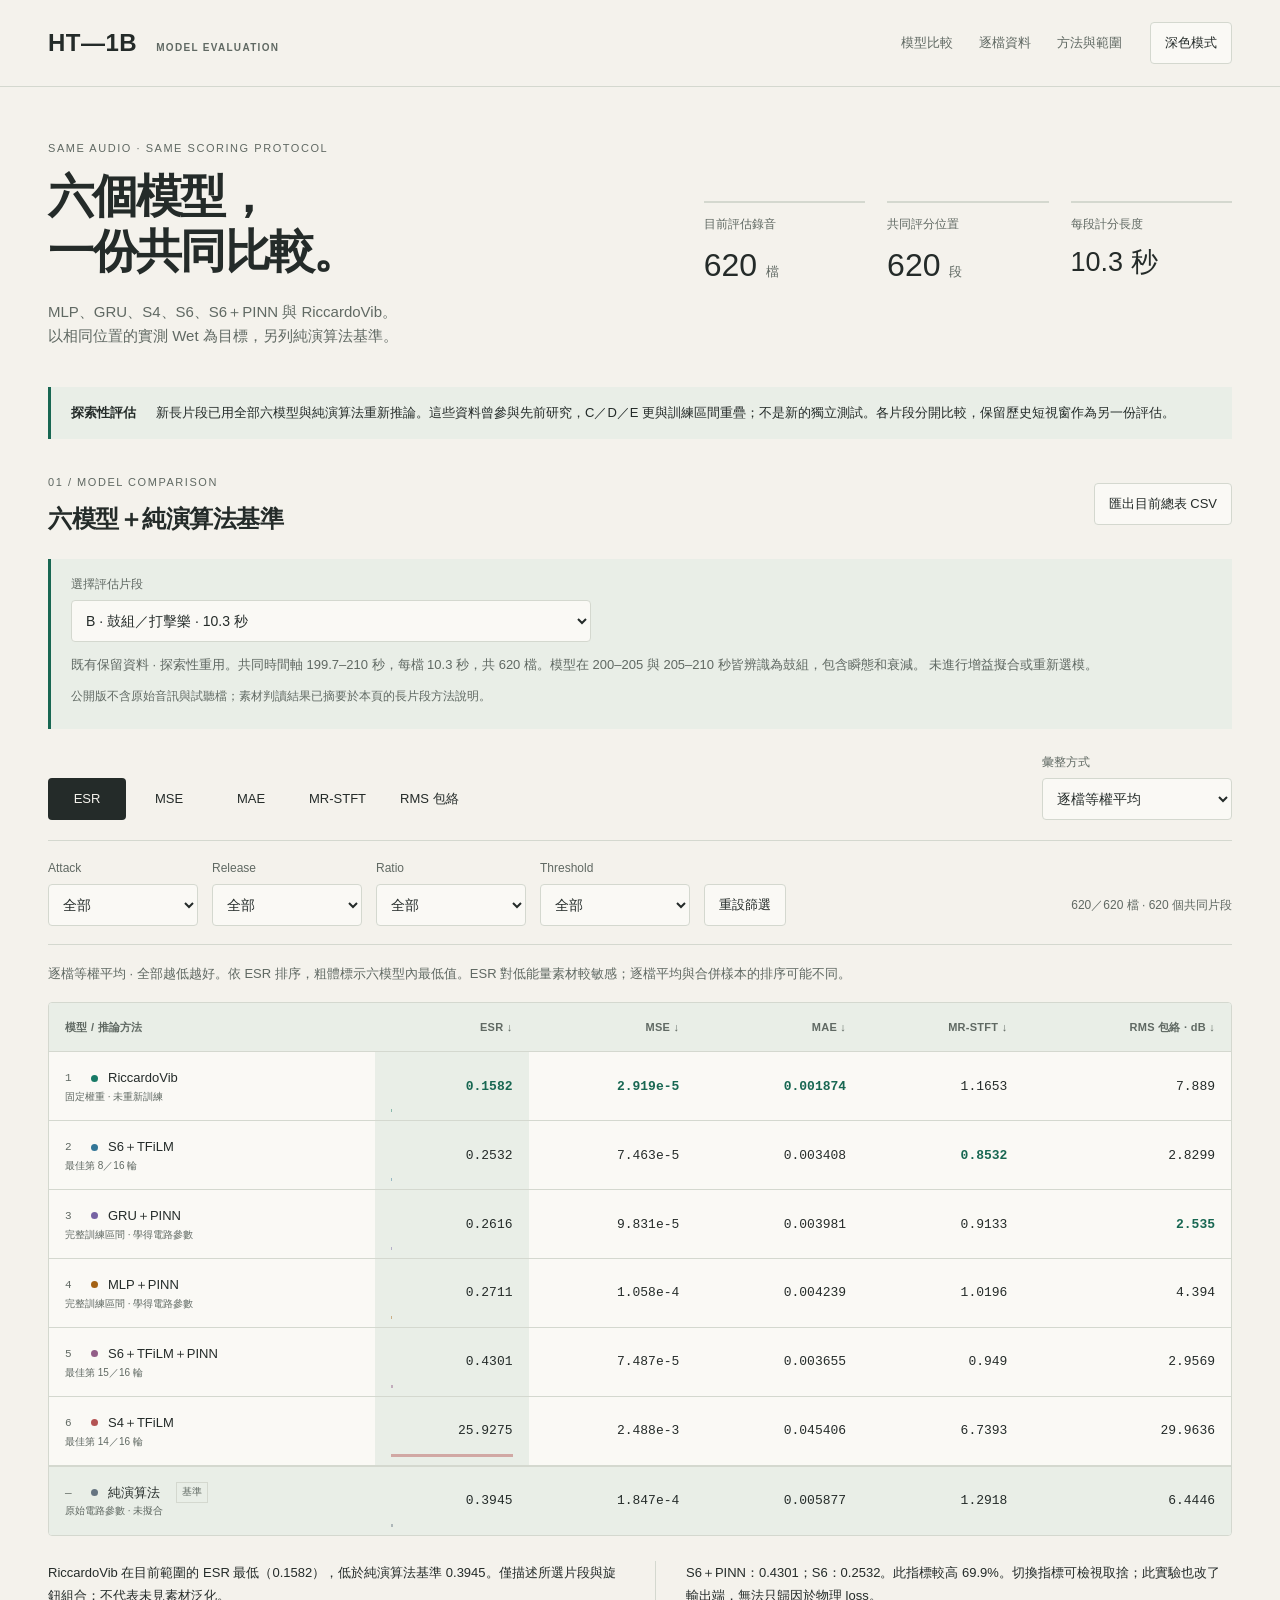
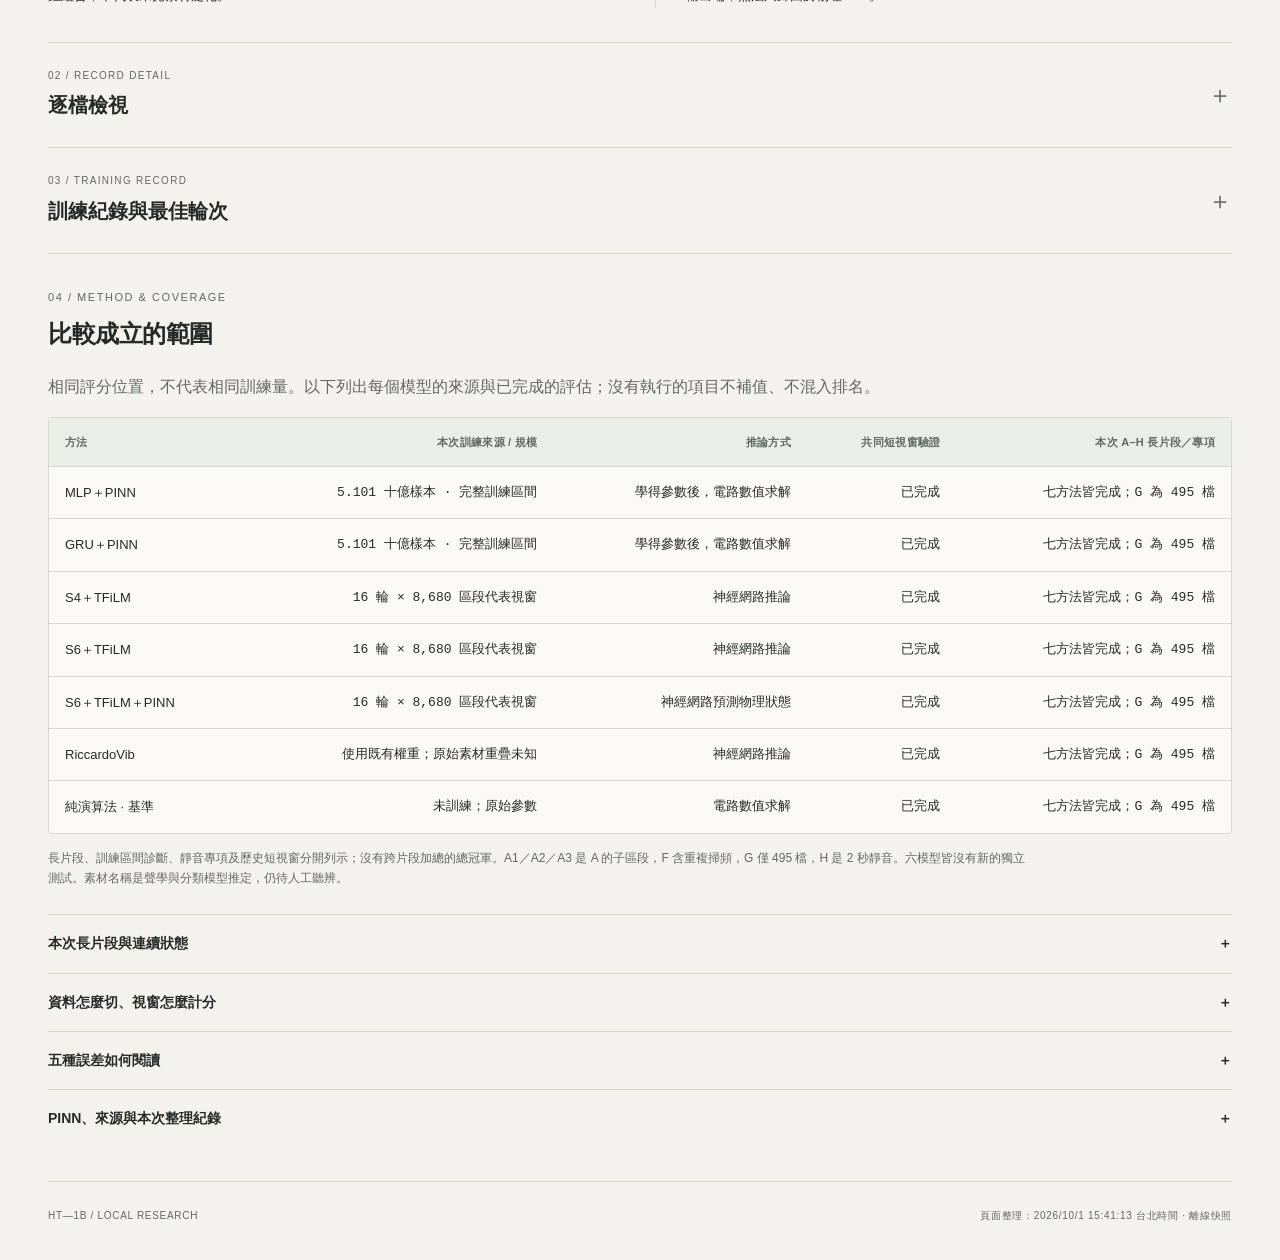
==== site/index.html @ 34f5f8f3 "feat: publish long-clip comparison site" ====
<!doctype html>
<html lang="zh-Hant" data-theme="light">
<head><meta charset="utf-8"><meta name="viewport" content="width=device-width,initial-scale=1"><meta name="color-scheme" content="light dark"><title>HT-1B｜六模型共同驗證</title><style>:root{color-scheme:light;--bg:#f4f2ec;--paper:#faf9f5;--ink:#242b29;--muted:#606963;--line:#d4d8cf;--green:#186752;--soft:#e9eee7;--active:#e0eadf;--amber:#996118;--shadow:rgba(25,45,35,.05)}
:root[data-theme=dark]{color-scheme:dark;--bg:#1c2220;--paper:#222a26;--ink:#e8eae2;--muted:#abb7ae;--line:#414b43;--green:#9bcbb4;--soft:#293a30;--active:#34493a;--amber:#e3b675;--shadow:rgba(0,0,0,.1)}
*{box-sizing:border-box}html{scroll-behavior:smooth;scroll-padding-top:20px}body{margin:0;background:var(--bg);color:var(--ink);font-family:'Segoe UI','Microsoft JhengHei',sans-serif;line-height:1.65}button,select{font:inherit;color:inherit}button,select,a,summary{-webkit-tap-highlight-color:transparent}button,select{min-height:42px;border:1px solid var(--line);border-radius:4px;background:var(--paper)}button{padding:8px 14px;cursor:pointer}button:hover{background:var(--soft)}button:disabled{opacity:.4;cursor:default}select{padding:7px 30px 7px 10px;width:100%}a{color:var(--green);text-underline-offset:4px}a:hover{text-decoration-thickness:2px}:focus-visible{outline:3px solid var(--green);outline-offset:3px}.quiet{font-size:13px;white-space:nowrap}label{display:grid;gap:5px;font-size:12px;color:var(--muted)}label select{color:var(--ink);font-size:14px}.topbar,main{max-width:1440px;margin:auto;padding-left:48px;padding-right:48px}.topbar{display:flex;align-items:center;gap:28px;padding-top:22px;padding-bottom:22px;border-bottom:1px solid var(--line)}.brand{font-family:Bahnschrift,'Segoe UI',sans-serif;text-decoration:none;color:var(--ink);font-size:24px;font-weight:600;letter-spacing:.02em}.brand small{font-size:10px;letter-spacing:.13em;margin-left:12px;color:var(--muted)}nav{margin-left:auto;display:flex;gap:26px}nav a{font-size:13px;color:var(--muted);text-decoration:none}.skip{position:absolute;top:-100px;left:24px;background:var(--paper);padding:12px;z-index:10}.skip:focus{top:12px}.intro{display:grid;grid-template-columns:1.15fr 1fr;align-items:center;gap:48px;padding:52px 0 38px}.eyebrow{font-family:Bahnschrift,'Segoe UI',sans-serif;font-size:11px;letter-spacing:.14em;color:var(--muted);margin:0 0 12px}h1{font-size:clamp(32px,3.6vw,50px);line-height:1.2;letter-spacing:-.04em;margin:0 0 20px;font-weight:650}h2{font-size:24px;line-height:1.35;margin:0;letter-spacing:-.02em}h3{font-size:15px;margin:0 0 8px}.lede{font-size:15px;color:var(--muted);margin:0}.facts{display:grid;grid-template-columns:repeat(3,1fr);gap:22px;margin:0}.facts div{border-top:2px solid var(--line);padding-top:12px}.facts dt{font-size:12px;color:var(--muted)}.facts dd{font-family:Bahnschrift,'Segoe UI',sans-serif;font-size:32px;margin:10px 0 0;line-height:1.3;font-variant-numeric:tabular-nums}.facts small{font-size:13px;color:var(--muted)}.scope{border-left:3px solid var(--green);background:var(--soft);display:flex;gap:20px;align-items:baseline;padding:15px 20px;font-size:13px}.scope strong{white-space:nowrap}.scope p{margin:0}.section{padding:34px 0;border-bottom:1px solid var(--line)}.section-head{display:flex;justify-content:space-between;align-items:center;gap:24px;margin-bottom:24px}.toolbar{display:flex;align-items:end;justify-content:space-between;gap:20px;margin-bottom:20px}.toolbar label{min-width:190px}.segments{display:flex;gap:4px;flex-wrap:wrap}.segments button{min-width:78px;font-size:13px;border-color:transparent;background:transparent}.segments button[aria-pressed=true]{background:var(--ink);color:var(--bg)}.filters{display:flex;align-items:end;gap:14px;padding:18px 0;border-top:1px solid var(--line);border-bottom:1px solid var(--line)}.filters label{flex:1;max-width:150px}.filters span{margin-left:auto;padding-bottom:10px;font-size:12px;color:var(--muted)}.helper{font-size:13px;color:var(--muted);margin:18px 0}.table-wrap{overflow-x:auto;border:1px solid var(--line);background:var(--paper);border-radius:4px}table{width:100%;border-collapse:collapse;font-size:13px;white-space:nowrap}th,td{padding:15px 16px;border-bottom:1px solid var(--line);text-align:right}thead th{font-size:11px;letter-spacing:.025em;font-weight:600;color:var(--muted);background:var(--soft)}thead th:first-child,tbody th,tfoot th{text-align:left}tbody th,tfoot th{font-weight:500}tbody tr:last-child td,tbody tr:last-child th{border-bottom:0}td{font-family:Consolas,'Courier New',monospace;font-variant-numeric:tabular-nums;position:relative}th small{display:block;font-size:10px;color:var(--muted);font-weight:400;max-width:330px}.method-name{display:flex;align-items:center;gap:10px}.dot{width:7px;height:7px;border-radius:50%;background:var(--method);flex-shrink:0}.rank{color:var(--muted);font-family:Consolas,monospace;font-size:11px;min-width:16px}.metric-selected{background:var(--soft)}td.best{font-weight:bold;color:var(--green)}.value{position:relative;z-index:1}.bar{position:absolute;left:10%;bottom:8px;height:3px;background:var(--method);opacity:.45;max-width:80%}tfoot{border-top:2px solid var(--line)}tfoot td,tfoot th{background:var(--soft);border-bottom:0}.badge{display:inline-block;font-size:10px;color:var(--muted);border:1px solid var(--line);padding:1px 5px;margin-left:6px}.reading{display:grid;grid-template-columns:1fr 1fr;gap:30px;padding-top:12px}.reading p{font-size:13px;line-height:1.8;margin-bottom:0}.reading p+p{border-left:1px solid var(--line);padding-left:30px}.muted{color:var(--muted)}.small{font-size:12px}.disclosure{padding:0}.disclosure>summary{display:flex;justify-content:space-between;align-items:center;padding:25px 0;cursor:pointer;font-size:20px;font-weight:600;list-style:none}.disclosure>summary::-webkit-details-marker{display:none}summary small{display:block;font-size:10px;letter-spacing:.13em;color:var(--muted);font-weight:400;margin-bottom:5px}.disclosure-mark{font-size:24px;color:var(--muted);font-weight:400}details[open]>.disclosure-mark,details[open]>summary>.disclosure-mark{transform:rotate(45deg)}.detail-body{padding-bottom:28px}.compact{margin-bottom:16px;align-items:end}.compact p{max-width:760px;font-size:13px;margin:0}.compact label{min-width:225px}.pagination{display:flex;align-items:center;gap:14px;margin-top:14px}.pagination span{font-size:12px;color:var(--muted)}.pagination button:last-child{margin-left:auto}.chart{border:1px solid var(--line);background:var(--paper);border-radius:4px;padding:12px}.chart svg{width:100%;max-height:280px;display:block}.chart text{fill:var(--muted);font:12px Consolas,monospace}.chart .grid{stroke:var(--line);stroke-width:1}.chart .curve{stroke:var(--green);stroke-width:2.5;fill:none}.chart .point{fill:var(--green)}.chart .selected-point{fill:var(--amber);stroke:var(--paper);stroke-width:3}.selected-row{background:var(--soft)}.coverage-note{max-width:980px;margin:15px 0 26px}.method-detail{border-top:1px solid var(--line);padding:0}.method-detail>summary{display:flex;justify-content:space-between;cursor:pointer;padding:17px 0;font-size:14px;font-weight:600;list-style:none}.method-detail>summary::-webkit-details-marker{display:none}.method-columns{display:grid;grid-template-columns:1fr 1fr;gap:40px;padding:8px 0 22px}.method-columns p,.definition-grid p{font-size:13px;color:var(--muted);margin:8px 0 12px}.definition-grid{display:grid;grid-template-columns:repeat(3,1fr);gap:26px;padding:10px 0 24px}.provenance{font-size:12px;color:var(--muted);overflow-wrap:anywhere;padding-bottom:14px}.provenance code{font:11px Consolas,monospace}.provenance p{margin:5px 0}.method-detail>button{margin-bottom:20px}footer{display:flex;justify-content:space-between;gap:20px;font-size:10px;letter-spacing:.07em;color:var(--muted);padding:26px 0 36px}.empty{padding:32px;text-align:center;white-space:normal;color:var(--muted)}.sr-only{position:absolute;width:1px;height:1px;padding:0;margin:-1px;overflow:hidden;clip:rect(0,0,0,0);white-space:nowrap;border:0}
@media(max-width:1000px){.topbar,main{padding-left:28px;padding-right:28px}.intro{gap:25px}.facts{gap:12px}.facts dd{font-size:25px}.brand small{display:none}.filters{flex-wrap:wrap}.filters span{flex-basis:100%;padding:0;margin:0}.comparison-table{min-width:800px}th,td{padding:13px 12px}}
@media(max-width:680px){.topbar,main{padding-left:18px;padding-right:18px}.topbar{gap:12px;flex-wrap:wrap}.brand{font-size:20px}.topbar>button{margin-left:auto}nav{order:3;width:100%;margin:0;gap:24px}.intro{grid-template-columns:1fr;padding-top:32px;gap:28px}.facts dd{font-size:28px}.scope{display:block;padding:13px 15px}.scope p{margin-top:5px}.section-head,.toolbar,.compact{align-items:stretch;flex-direction:column;gap:14px}.section-head>button{align-self:start}.toolbar label{width:100%}.segments{display:grid;grid-template-columns:repeat(5,1fr);gap:0}.segments button{min-width:0;padding:7px 5px;font-size:11px}.filters{display:grid;grid-template-columns:1fr 1fr;gap:12px}.filters label{max-width:none}.filters span{grid-column:1/-1}.reading,.method-columns,.definition-grid{grid-template-columns:1fr;gap:18px}.reading p+p{padding:0;border:0}.reading p{margin:0}.reading{padding-top:18px}.pagination{flex-wrap:wrap;justify-content:space-between;gap:8px}.pagination button:last-child{margin:6px 0 0;width:100%}.disclosure>summary{font-size:18px}.method-columns,.definition-grid{padding-top:12px}footer{flex-direction:column;gap:5px}.coverage-table{min-width:850px}}
.evaluation-picker{border-left:3px solid var(--green);padding:16px 20px;margin-bottom:24px;background:var(--soft)}.evaluation-picker label{max-width:520px}.evaluation-picker p{max-width:1040px;margin:12px 0 6px}.evaluation-picker a{font-size:12px}#fact-length{font-size:27px}
@media(prefers-reduced-motion:reduce){html{scroll-behavior:auto}}
</style></head>
<body>
<a class="skip" href="#five-models">跳至模型比較</a>
<header class="topbar"><a class="brand" href="#top">HT—1B <small>MODEL EVALUATION</small></a><nav aria-label="頁面導覽"><a href="#five-models">模型比較</a><a href="#records">逐檔資料</a><a href="#protocol">方法與範圍</a></nav><button id="theme" class="quiet">深色模式</button></header>
<main id="top">
  <section class="intro"><div><p class="eyebrow">SAME AUDIO · SAME SCORING PROTOCOL</p><h1>六個模型，<br>一份共同比較。</h1><p class="lede">MLP、GRU、S4、S6、S6＋PINN 與 RiccardoVib。<br>以相同位置的實測 Wet 為目標，另列純演算法基準。</p></div><dl class="facts"><div><dt>目前評估錄音</dt><dd><span id="fact-files">—</span> <small>檔</small></dd></div><div><dt>共同評分位置</dt><dd><span id="fact-windows">—</span> <small>段</small></dd></div><div><dt>每段計分長度</dt><dd id="fact-length">—</dd></div></dl></section>
  <aside class="scope"><strong>探索性評估</strong><p id="scope-copy"></p></aside>

  <section id="five-models" class="section">
    <div class="section-head"><div><p class="eyebrow">01 / MODEL COMPARISON</p><h2>六模型＋純演算法基準</h2></div><button id="export-summary" class="quiet">匯出目前總表 CSV</button></div>
    <div class="evaluation-picker"><label>選擇評估片段<select id="evaluation"></select></label><p id="evaluation-note" class="helper" aria-live="polite"></p><p class="small muted">公開版不含原始音訊與試聽檔；素材判讀結果已摘要於本頁的長片段方法說明。</p></div>
    <div class="toolbar"><div id="metric-controls" class="segments" role="group" aria-label="選擇排序與強調的指標"><button data-metric="esr" aria-pressed="true">ESR</button><button data-metric="mse" aria-pressed="false">MSE</button><button data-metric="mae" aria-pressed="false">MAE</button><button data-metric="mrstft" aria-pressed="false">MR-STFT</button><button data-metric="rms_db_mae" aria-pressed="false">RMS 包絡</button></div><label>彙整方式<select id="aggregate"><option value="macro">逐檔等權平均</option><option value="pooled">合併樣本計分</option></select></label></div>
    <div class="filters"><label>Attack<select id="filter-attack"><option value="all">全部</option></select></label><label>Release<select id="filter-release"><option value="all">全部</option></select></label><label>Ratio<select id="filter-ratio"><option value="all">全部</option></select></label><label>Threshold<select id="filter-threshold"><option value="all">全部</option></select></label><button id="reset" class="quiet">重設篩選</button><span id="filter-count" role="status"></span></div>
    <p id="metric-help" class="helper"></p>
    <div id="comparison-table" class="table-wrap" role="region" aria-label="模型共同驗證總表" tabindex="0"></div>
    <div class="reading"><p id="ranking-insight" aria-live="polite"></p><p id="pinn-insight"></p></div>
  </section>

  <details id="records" class="section disclosure"><summary><span><small>02 / RECORD DETAIL</small>逐檔檢視</span><span class="disclosure-mark" aria-hidden="true">＋</span></summary>
    <div class="detail-body"><div class="section-head compact"><p id="record-note" class="muted"></p><label>依哪個模型的誤差由高到低<select id="record-sort"></select></label></div>
    <div id="record-table" class="table-wrap" role="region" aria-label="逐檔模型誤差" tabindex="0"></div>
    <div class="pagination"><button id="prev" class="quiet">← 上一頁</button><span id="page-label" role="status"></span><button id="next" class="quiet">下一頁 →</button><button id="export-records" class="quiet">匯出篩選後逐檔 CSV</button></div></div>
  </details>

  <details id="training" class="section disclosure"><summary><span><small>03 / TRAINING RECORD</small>訓練紀錄與最佳輪次</span><span class="disclosure-mark" aria-hidden="true">＋</span></summary>
    <div class="detail-body"><div class="section-head compact"><p class="muted">MLP／GRU 顯示一輪完整訓練中的步數與單批 loss；S4、S6 與 S6＋PINN 顯示 16 輪驗證與最佳輪次。RiccardoVib 未在本次重新訓練。</p><label>檢視模型<select id="history-model"><option value="s6_pinn">S6＋TFiLM＋PINN</option><option value="mlp">MLP＋PINN</option><option value="gru">GRU＋PINN</option><option value="s6">S6＋TFiLM</option><option value="s4">S4＋TFiLM</option></select></label></div>
    <p id="history-summary" class="helper"></p><div id="history-chart" class="chart"></div><p id="history-note" class="muted small"></p><div id="history-table" class="table-wrap" role="region" aria-label="訓練與驗證紀錄" tabindex="0"></div>
    <div class="pagination"><button id="history-prev" class="quiet">← 上一頁</button><span id="history-page" role="status"></span><button id="history-next" class="quiet">下一頁 →</button><button id="export-history" class="quiet">匯出此模型紀錄 CSV</button></div></div>
  </details>

  <section id="protocol" class="section">
    <div class="section-head"><div><p class="eyebrow">04 / METHOD & COVERAGE</p><h2>比較成立的範圍</h2></div></div>
    <p class="muted">相同評分位置，不代表相同訓練量。以下列出每個模型的來源與已完成的評估；沒有執行的項目不補值、不混入排名。</p>
    <div id="coverage-table" class="table-wrap" role="region" aria-label="模型來源及測試覆蓋狀態" tabindex="0"></div>
    <p class="small muted coverage-note">長片段、訓練區間診斷、靜音專項及歷史短視窗分開列示；沒有跨片段加總的總冠軍。A1／A2／A3 是 A 的子區段，F 含重複掃頻，G 僅 495 檔，H 是 2 秒靜音。六模型皆沒有新的獨立測試。素材名稱是聲學與分類模型推定，仍待人工聽辨。</p>
    <details class="method-detail"><summary>本次長片段與連續狀態 <span aria-hidden="true">＋</span></summary><div class="method-columns"><article><h3>A–H，同一段音訊比較七種方法</h3><p>A：90–107.7 秒掃頻／鼓／Bass；B：199.7–210 秒鼓；C：70–80 秒人聲；D：60–70 秒 Bass；E：35–40 秒吉他；F：149.4–160 秒掃頻與停頓；G：210–219.8 秒 Bass；H：33–35 秒近靜音。</p><p>A、B 是已用過的保留資料，C、D、E 來自訓練區間，F、G、H 個別診斷。G 排除缺少該時間範圍的 125 檔，其他片段各 620 檔。A 的三個素材子區段另可切換。</p></article><article><h3>先完整讀取 Dry 歷史，再計分</h3><p>電路、S4、S6、S6＋PINN 從錄音第 0 個樣本開始連續推論，跨計分片段保留狀態；沒有用 Wet 初始化。RiccardoVib 按其原生設計，每 16 個輸出樣本帶入前 16 個 Dry 樣本。尾端補齊 S4 的區塊後丟棄補零輸出。</p><p>固定原權重與電路參數；不重訓、不用新成績挑 checkpoint、不擬合增益或延遲。長片段 MR-STFT 使用 512／1,024／2,048；歷史短視窗是 256／512／1,024，兩者分數不直接相比。</p></article></div></details>
    <details class="method-detail"><summary>資料怎麼切、視窗怎麼計分 <span aria-hidden="true">＋</span></summary><div class="method-columns"><article><h3>依聲音內容分組</h3><p>620 個 48 kHz 雙聲道 WAV，左 Dry、右 Wet。以 Dry 的音色變化與重複內容分組，同一素材群在不同旋鈕錄音中共用切分；不是隨機分檔。</p><p>共同時間軸的 90–107.7 秒、149.4–160 秒為驗證；199.7 秒至檔尾為測試，其餘訓練。一個錄音的邊界校正提前 0.75 秒。素材群由聲學推定，未經歌曲／演奏者標籤確認。</p></article><article><h3>歷史短視窗規格</h3><p>每檔兩個驗證區段，各取中央 5,120 樣本。前 4,096 樣本（85.33 ms）提供 Dry 歷史，後 1,024 樣本計分；共 1,269,760 個評分樣本。RiccardoVib 使用其原生 16 樣本歷史。</p><p>其他方法逐視窗重設內部狀態，再以 Dry 暖機。沒有額外輸出增益擬合或延遲校正；短暖機不足以代表完整 Attack／長 Release 行為。</p></article></div></details>
    <details class="method-detail"><summary>五種誤差如何閱讀 <span aria-hidden="true">＋</span></summary><div class="definition-grid"><article><h3>ESR</h3><p>誤差能量／目標能量。分母下限為 N × 10⁻⁸；0.1 代表約 10% 能量比，不代表 90% 準確率。安靜素材可能產生較高相對誤差。</p></article><article><h3>MSE</h3><p>逐樣本差值平方的平均，保留原始振幅，對大的瞬間誤差較敏感。</p></article><article><h3>MAE</h3><p>逐樣本絕對差的平均；比 MSE 較不受少數巨大誤差主導。</p></article><article><h3>MR-STFT</h3><p>長片段 FFT 512／1,024／2,048；歷史短視窗 FFT 256／512／1,024。hop 為 1/4，periodic Hann、置中反射 padding。各解析度的頻譜收斂誤差＋log magnitude L1，再等權平均；不是百分比。</p></article><article><h3>RMS 包絡誤差</h3><p>10 ms 格點的 RMS 電平絕對差，單位 dB，下限 −100 dBFS；尾格按樣本數加權。</p></article><article><h3>兩種彙整方式</h3><p>逐檔平均讓每檔等權；合併 ESR 先加總誤差與目標能量再相除。其他合併指標依樣本數加權，不串接不連續片段。全部越低越好。</p></article></div></details>
    <details class="method-detail"><summary>PINN、來源與本次整理紀錄 <span aria-hidden="true">＋</span></summary><div class="method-columns"><article><h3>PINN 的比較限制</h3><p>S6＋TFiLM＋PINN 預測 e／f／s，再由電路公式輸出；共用 C3 電流平衡與快、慢光學狀態約束。原 S6 直接學增益，本次同時變更輸出端與 loss，不能當成只增加物理 loss 的單變因比較。</p><p>MLP／GRU 的展示結果是學得參數後的數值求解；S6＋PINN 則直接使用網路預測的物理狀態。</p><p><a href="cl1b-circuit-and-pinn.md">電路與方程式 Markdown ↗</a> · <a href="cl1b-reduced-circuit.svg">簡化電路圖 ↗</a></p></article><article><h3>保留結果，移除重複介面</h3><p>主頁已移除早期 5 段試聽／盲測、部分模型的完整區段排名、獨立 S4／S6 與 S6＋PINN 摘要；它們沒有涵蓋相同的最新六模型比較。原始實驗檔案仍保留。</p><p><a href="https://github.com/RiccardoVib/CONDITIONED-MODELING-OF-OPTICAL-COMPRESSOR" target="_blank" rel="noopener">RiccardoVib 模型來源 ↗</a> · <a href="https://www.kaggle.com/datasets/riccardosimionato/tubetech-cl-1b" target="_blank" rel="noopener">Kaggle 資料來源 ↗</a></p><p class="small">RiccardoVib 的原始訓練素材可能重疊；本頁不宣稱其為未見資料上的泛化成績。</p></article></div><div id="provenance" class="provenance"></div><button id="export-json" class="quiet">匯出完整報告 JSON</button></details>
  </section>
  <footer><span>HT—1B / LOCAL RESEARCH</span><span id="built-at"></span></footer>
</main><script id="benchmark-data" type="application/json">{"schema_version":4,"built_utc":"2026-10-01T07:41:13.691768+00:00","model_keys":["mlp","gru","s4","s6","s6_pinn","riccardovib"],"baseline_key":"baseline","five_models":{"version":1,"completed_utc":"2026-09-25T14:38:56.478130+00:00","manifest_signature":"0760a62988c57233762a0ed11a25be42deb243b7283dab3a86ac6dc53f37704c","window_signature":"551db4aebb3a00d5de6de5663f730ad724a33f44bbff092749453aa4f5100027","split":"validation","files":620,"windows":1240,"samples_scored":1269760,"warmup_samples":4096,"score_samples":1024,"sample_rate":48000,"gpu":"NVIDIA GeForce RTX 5060 Ti","cuda":"13.0","protocol":{"esr_floor":1e-08,"fft_sizes":[256,512,1024],"spectral":"mean(SC + log-magnitude L1); periodic Hann; center reflect; hop=n/4; power floor 1e-8","rms":"480-sample frames; final partial frame; -100 dBFS floor","state":"Reset per window; up to 4096 preceding Dry samples; no Wet state fitting","riccardovib_history":"Native 16-sample history per 16-sample output block","scope":"Previously used validation windows; unequal training budgets; RiccardoVib source overlap unknown"},"sources":{"mlp":{"path":"runs/full-corpus-gpu-20260925/training/fitted.json","sha256":"72f7e6585edaff2c101a49b7746cd223548a1c8fc031fb2a970ae726d53b4990","method":"fitted circuit; zero state then common Dry warmup"},"gru":{"path":"runs/gru-pinn-gpu-20260925/training/fitted.json","sha256":"66e461f93fc5fdefd8ecd3fe6114c7d4948a25206bf169fde2bc5cff9f68c408","method":"fitted circuit; zero state then common Dry warmup"},"s4":{"path":"runs/s4-s6-representative-gpu-20260925/s4_tfilm-best.mdlus","sha256":"f074796d7d8273f5ba0fda2734f0f36e43fdbfca81c3c05349548b6e79436a81","selected_epoch":14,"method":"fixed best checkpoint; common Dry warmup"},"s6":{"path":"runs/s4-s6-representative-gpu-20260925/s6_tfilm-best.mdlus","sha256":"4569264dc893dfad3f89d22e15b780661aed35d2ff3bf45e2701a846e07e962a","selected_epoch":8,"method":"fixed best checkpoint; common Dry warmup"},"riccardovib":{"path":"data/external/optical-compressor/Fully_Conditioned_Black_Box_Model_for_Compression/Models/CL1BModel/Checkpoints/best/weights.h5","sha256":"a9ec9ce0845e2a58cea94db54c61af3422e5c35107addb1dd0370dc4882f7ab8","conditioning":{"order":["attack","release","ratio","threshold"],"permutation":[0,1,2,3],"threshold_flipped":false,"training_macro_esr":0.021950015808565853},"method":"fixed pretrained model; native 16-sample history per output block"},"baseline":{"path":"runs/full-corpus-gpu-20260925/initial-config.json","sha256":"4a5cc891842cc2bb13f09d6c3e045ec770a0f4b7dfa944af06851480f92140aa","method":"unfitted original circuit parameters; zero state then identical 4096-sample Dry warmup; CPU numerical solver"},"s6_pinn":{"path":"runs/s6-tfilm-pinn-gpu-20260929/best.pt","sha256":"3cd332e75f920a037623eda3846787ec2f807bcf5d94321e93e756ae5b9cdc73","selected_epoch":15,"method":"S6/TFiLM latent e/f/s + shared reduced-circuit ODE residual; direct neural trajectory inference; 4096 Dry warmup","protocol":"runs/s6-tfilm-pinn-gpu-20260929/protocol.json"}},"macro_mean":{"mlp":{"esr":0.2069403946716193,"mse":1.8060110267785858e-06,"mae":0.0006531261214986668,"mrstft":0.5194268014322649,"rms_db_mae":1.7898871070537687},"gru":{"esr":0.8935147737418179,"mse":4.723783368087508e-06,"mae":0.0010186220757618253,"mrstft":0.8478839891107659,"rms_db_mae":2.00939677079604},"s4":{"esr":1.3542208609021795,"mse":2.1150331860636996e-05,"mae":0.002761992627849799,"mrstft":76.90916441760861,"rms_db_mae":25.906495505997334},"s6":{"esr":0.322152445699686,"mse":1.999271348240853e-06,"mae":0.0007054338824809358,"mrstft":0.5556773014903477,"rms_db_mae":1.8079277694524492},"riccardovib":{"esr":0.9725447860865206,"mse":8.836666566455093e-07,"mae":0.0005423743203915272,"mrstft":17.122832557748527,"rms_db_mae":14.524343944421068},"baseline":{"esr":0.2913350048744607,"mse":5.4038250571811714e-06,"mae":0.0011313433271655684,"mrstft":0.724071212297187,"rms_db_mae":3.4468220340003164},"s6_pinn":{"esr":0.7264495262072117,"mse":1.972111992388977e-06,"mae":0.0007191023680715614,"mrstft":0.6124454889886084,"rms_db_mae":1.9159898295399012}},"pooled":{"mlp":{"esr":0.09042737640557376,"mse":1.8060110267785858e-06,"mae":0.0006531261214986668,"mrstft":0.5194268014322649,"rms_db_mae":1.7898871070537687},"gru":{"esr":0.23652089070927204,"mse":4.723783368087508e-06,"mae":0.0010186220757618253,"mrstft":0.8478839891107659,"rms_db_mae":2.00939677079604},"s4":{"esr":1.0590018509887529,"mse":2.1150331860636992e-05,"mae":0.002761992627849799,"mrstft":76.90916441760861,"rms_db_mae":25.906495505997334},"s6":{"esr":0.10010396396456717,"mse":1.9992713482408524e-06,"mae":0.0007054338824809358,"mrstft":0.5556773014903477,"rms_db_mae":1.8079277694524492},"riccardovib":{"esr":0.04424538731641694,"mse":8.836666566455093e-07,"mae":0.0005423743203915272,"mrstft":17.122832557748527,"rms_db_mae":14.524343944421068},"baseline":{"esr":0.27057073031675405,"mse":5.403825057181171e-06,"mae":0.0011313433271655684,"mrstft":0.7240712122971871,"rms_db_mae":3.4468220340003164},"s6_pinn":{"esr":0.09874408893715321,"mse":1.9721119923889775e-06,"mae":0.0007191023680715614,"mrstft":0.6124454889886084,"rms_db_mae":1.9159898295399012}},"records":[{"id":"TubeTech_a_0_r_0_r_10_t_0_g_0","labels":{"attack_index":0,"release_index":0,"ratio":10,"threshold_db":0.0,"gain_db":0.0},"samples":2048,"target_energy":0.1281017754226923,"metrics":{"mlp":{"esr":0.017414367639957788,"mse":1.089263385030309e-06,"mae":0.0006179258076680351,"mrstft":0.6434388977633677,"rms_db_mae":1.0649212031656599},"gru":{"esr":0.4222671290559211,"mse":2.6412680143899724e-05,"mae":0.0030180981473981712,"mrstft":1.0799729999079133,"rms_db_mae":2.675011383563997},"s4":{"esr":1.0056950560518958,"mse":6.29059190498398e-05,"mae":0.0048098169435490945,"mrstft":19.351816943539095,"rms_db_mae":29.97962856130002},"s6":{"esr":0.04275600568885577,"mse":2.6743751165650177e-06,"mae":0.0009652678575138296,"mrstft":0.6934017183598147,"rms_db_mae":1.4747929484552236},"riccardovib":{"esr":0.001694822993512286,"mse":1.060106613750615e-07,"mae":0.0002486878166880757,"mrstft":10.698809073070503,"rms_db_mae":13.101802797912406},"baseline":{"esr":0.09538636020534365,"mse":5.9663877409242995e-06,"mae":0.0014397066738720552,"mrstft":0.7801535858148907,"rms_db_mae":2.0843302571900604},"s6_pinn":{"esr":0.09376344213600706,"mse":5.864874710627627e-06,"mae":0.0014274631027517918,"mrstft":0.7776640614557166,"rms_db_mae":2.0675991612476334}}},{"id":"TubeTech_a_0_r_0_r_10_t_10_g_0","labels":{"attack_index":0,"release_index":0,"ratio":10,"threshold_db":-10.0,"gain_db":0.0},"samples":2048,"target_energy":0.1245649391785264,"metrics":{"mlp":{"esr":0.07683608925566071,"mse":4.673380266038673e-06,"mae":0.0012847566646943323,"mrstft":0.7540979036405836,"rms_db_mae":2.105014011268605},"gru":{"esr":0.1727419617883344,"mse":1.0506636701046487e-05,"mae":0.0018950482996859498,"mrstft":0.8979398444059927,"rms_db_mae":2.2290885224001835},"s4":{"esr":1.0089187377440094,"mse":6.136518613435457e-05,"mae":0.00482673723139726,"mrstft":24.261151514349102,"rms_db_mae":29.6568682101618},"s6":{"esr":0.07426214556139774,"mse":4.516825998594914e-06,"mae":0.0012620544150330204,"mrstft":0.7517739682142357,"rms_db_mae":2.0743769984080593},"riccardovib":{"esr":0.0027886296057559644,"mse":1.6961204942989735e-07,"mae":0.000328988137109576,"mrstft":11.570826833392157,"rms_db_mae":13.24197813216527},"baseline":{"esr":0.2595744013299529,"mse":1.578802222361718e-05,"mae":0.002353367587034075,"mrstft":1.0223273034432065,"rms_db_mae":3.825291295332308},"s6_pinn":{"esr":0.08825392144873918,"mse":5.3678439245745325e-06,"mae":0.0013756985822616897,"mrstft":0.7752382367826809,"rms_db_mae":2.227048132471074}}},{"id":"TubeTech_a_0_r_0_r_10_t_20_g_0","labels":{"attack_index":0,"release_index":0,"ratio":10,"threshold_db":-20.0,"gain_db":0.0},"samples":2048,"target_energy":0.11165286507457495,"metrics":{"mlp":{"esr":0.06747114803031905,"mse":3.678392083718694e-06,"mae":0.0011408674156192693,"mrstft":0.7298374079509338,"rms_db_mae":1.7071959356029494},"gru":{"esr":0.16078428271299805,"mse":8.765637609309904e-06,"mae":0.001723866614559546,"mrstft":0.8762960570812444,"rms_db_mae":1.8826919196194354},"s4":{"esr":1.0084037173734248,"mse":5.497615439286856e-05,"mae":0.004545283995227578,"mrstft":21.735340681284875,"rms_db_mae":29.711877630601037},"s6":{"esr":0.13427653700378703,"mse":7.320488314826662e-06,"mae":0.001597673545798095,"mrstft":0.8329420632563641,"rms_db_mae":2.3705010941414284},"riccardovib":{"esr":0.006086814217032328,"mse":3.318409406778882e-07,"mae":0.00038245508513368165,"mrstft":8.118705981737113,"rms_db_mae":12.173231059765126},"baseline":{"esr":0.4512923557201156,"mse":2.4603556885940016e-05,"mae":0.002932629695884,"mrstft":1.2466164929112475,"rms_db_mae":5.315380658211879},"s6_pinn":{"esr":0.06701787942225795,"mse":3.6536807855065917e-06,"mae":0.0011321467530181135,"mrstft":0.7306750750989907,"rms_db_mae":1.6829639902186557}}},{"id":"TubeTech_a_0_r_0_r_10_t_30_g_0","labels":{"attack_index":0,"release_index":0,"ratio":10,"threshold_db":-30.0,"gain_db":0.0},"samples":2048,"target_energy":0.052526889368891716,"metrics":{"mlp":{"esr":0.03851152860561928,"mse":9.877396496554066e-07,"mae":0.0005938335959385585,"mrstft":0.7165503520630883,"rms_db_mae":1.7277492020076837},"gru":{"esr":0.25610014012459764,"mse":6.568429554532425e-06,"mae":0.0014729319121432934,"mrstft":0.9822221949268899,"rms_db_mae":2.421292148695409},"s4":{"esr":1.006180792220347,"mse":2.5806419510772457e-05,"mae":0.0030620462783730318,"mrstft":11.262795785653864,"rms_db_mae":27.90292502283647},"s6":{"esr":0.12172608935393513,"mse":3.122017982813466e-06,"mae":0.001035652059855785,"mrstft":0.8551646657376255,"rms_db_mae":2.5966740407506883},"riccardovib":{"esr":0.039811649052540345,"mse":1.0210850026249655e-06,"mae":0.0006496645555387204,"mrstft":14.900231168597577,"rms_db_mae":14.770745825168078},"baseline":{"esr":0.6060526200143138,"mse":1.5543974083602946e-05,"mae":0.002318110358689804,"mrstft":1.4845103131818012,"rms_db_mae":7.419418601057281},"s6_pinn":{"esr":0.056228978085804376,"mse":1.442154937128361e-06,"mae":0.0007063199442563062,"mrstft":0.7513535438753328,"rms_db_mae":1.88439338089007}}},{"id":"TubeTech_a_0_r_0_r_10_t_40_g_0","labels":{"attack_index":0,"release_index":0,"ratio":10,"threshold_db":-40.0,"gain_db":0.0},"samples":2048,"target_energy":0.004263123497366905,"metrics":{"mlp":{"esr":0.1168701925251976,"mse":2.4327737494920116e-07,"mae":0.0002747755576510412,"mrstft":0.896374486228068,"rms_db_mae":2.172434554428625},"gru":{"esr":1.8368970558718107,"mse":3.823690918521096e-06,"mae":0.0011641668895505351,"mrstft":1.563184300174569,"rms_db_mae":5.29392529319361},"s4":{"esr":1.0192232353889688,"mse":2.1216184198481605e-06,"mae":0.0008467963919116528,"mrstft":10.822028221525908,"rms_db_mae":20.808875135671318},"s6":{"esr":0.1455451232338372,"mse":3.02967204485026e-07,"mae":0.00031036825681862723,"mrstft":0.9346353302116559,"rms_db_mae":2.421122392289888},"riccardovib":{"esr":0.30737294342379173,"mse":6.3982852420156e-07,"mae":0.0005482359373303325,"mrstft":14.880905258207802,"rms_db_mae":15.83889194515271},"baseline":{"esr":0.4769449979268744,"mse":9.928102673894864e-07,"mae":0.0004974918195843506,"mrstft":1.2452542611236301,"rms_db_mae":4.92015200557398},"s6_pinn":{"esr":0.3392052104740483,"mse":7.060906753912119e-07,"mae":0.0004669287179653673,"mrstft":1.074250224553867,"rms_db_mae":3.3088474836246897}}},{"id":"TubeTech_a_0_r_0_r_2_t_0_g_0","labels":{"attack_index":0,"release_index":0,"ratio":2,"threshold_db":0.0,"gain_db":0.0},"samples":2048,"target_energy":0.1464114421978593,"metrics":{"mlp":{"esr":0.017610557707263847,"mse":1.2589781014790655e-06,"mae":0.0006632776691135448,"mrstft":0.6086697987575587,"rms_db_mae":0.8105616662460428},"gru":{"esr":0.41674915195435996,"mse":2.9793381041197585e-05,"mae":0.0032057420045929932,"mrstft":1.049890587780172,"rms_db_mae":2.381718541443356},"s4":{"esr":1.056620298349435,"mse":7.553774498870758e-05,"mae":0.006088562142394949,"mrstft":112.55213102995097,"rms_db_mae":30.374173242876132},"s6":{"esr":0.06871110216873509,"mse":4.912154083754376e-06,"mae":0.001305437543362764,"mrstft":0.7032302897868803,"rms_db_mae":1.534084379621322},"riccardovib":{"esr":0.0011558275988172205,"mse":8.263007113033104e-08,"mae":0.0002121344462739927,"mrstft":7.252446280908699,"rms_db_mae":11.580752399687531},"baseline":{"esr":0.09613452456105154,"mse":6.8726535087837306e-06,"mae":0.0015438584905530842,"mrstft":0.7474842851848837,"rms_db_mae":1.8299682231554155},"s6_pinn":{"esr":0.09450581079291628,"mse":6.756216823373481e-06,"mae":0.001530763968797457,"mrstft":0.7449469445002015,"rms_db_mae":1.8132371596721104}}},{"id":"TubeTech_a_0_r_0_r_2_t_10_g_0","labels":{"attack_index":0,"release_index":0,"ratio":2,"threshold_db":-10.0,"gain_db":0.0},"samples":2048,"target_energy":0.1396607616916299,"metrics":{"mlp":{"esr":0.06523041900792619,"mse":4.448305666069894e-06,"mae":0.0012474459667483227,"mrstft":0.7137721631609236,"rms_db_mae":1.6909514458733625},"gru":{"esr":0.20553296008187033,"mse":1.4016059452035825e-05,"mae":0.0021940618500533877,"mrstft":0.9295070353035751,"rms_db_mae":2.0414822818041785},"s4":{"esr":1.0610540556788524,"mse":7.235723516215898e-05,"mae":0.005974923933194987,"mrstft":108.18960137342198,"rms_db_mae":30.067687639888057},"s6":{"esr":0.0951674194966826,"mse":6.489821433170684e-06,"mae":0.0015038919580359078,"mrstft":0.7629600141519863,"rms_db_mae":2.0144219898246547},"riccardovib":{"esr":0.0017700945205843797,"mse":1.2070935010302485e-07,"mae":0.0002741487885078442,"mrstft":10.521579794634869,"rms_db_mae":12.682010783792384},"baseline":{"esr":0.2201786468385767,"mse":1.501480347934961e-05,"mae":0.0022885376243735544,"mrstft":0.9384762722697405,"rms_db_mae":3.1887931179602167},"s6_pinn":{"esr":0.08474270414035374,"mse":5.7789211953370325e-06,"mae":0.0014207153979701567,"mrstft":0.74720565931446,"rms_db_mae":1.9067795932796325}}},{"id":"TubeTech_a_0_r_0_r_2_t_20_g_0","labels":{"attack_index":0,"release_index":0,"ratio":2,"threshold_db":-20.0,"gain_db":0.0},"samples":2048,"target_energy":0.11778251081705093,"metrics":{"mlp":{"esr":0.058607645152691845,"mse":3.3705837886517627e-06,"mae":0.0011015804122471418,"mrstft":0.7217547802857978,"rms_db_mae":1.9061355716095396},"gru":{"esr":0.19361346662004666,"mse":1.1134902454346863e-05,"mae":0.0019125580479047212,"mrstft":0.9355079377007737,"rms_db_mae":2.29836632444079},"s4":{"esr":1.1674516753256274,"mse":6.714130350460202e-05,"mae":0.0057397814514956735,"mrstft":95.28725848082688,"rms_db_mae":29.397835612357582},"s6":{"esr":0.13551152689004128,"mse":7.793402286016297e-06,"mae":0.0016618433792503495,"mrstft":0.8389112270174486,"rms_db_mae":2.7121283822852},"riccardovib":{"esr":0.008796972429853219,"mse":5.059226076057059e-07,"mae":0.0005416057708718114,"mrstft":13.91048861566764,"rms_db_mae":13.900846854023085},"baseline":{"esr":0.3846018211125756,"mse":2.211883210715304e-05,"mae":0.0027769547042584557,"mrstft":1.1640109033952508,"rms_db_mae":4.9248553313252525},"s6_pinn":{"esr":0.06638934730452659,"mse":3.818117195816579e-06,"mae":0.0011734728594537933,"mrstft":0.7357168139236634,"rms_db_mae":2.0054333471145056}}},{"id":"TubeTech_a_0_r_0_r_2_t_30_g_0","labels":{"attack_index":0,"release_index":0,"ratio":2,"threshold_db":-30.0,"gain_db":0.0},"samples":2048,"target_energy":0.06620767712593079,"metrics":{"mlp":{"esr":0.013689694217624612,"mse":4.425599876529355e-07,"mae":0.00039887241458806373,"mrstft":0.6153246081394423,"rms_db_mae":1.0456574951679352},"gru":{"esr":0.4461392010857618,"mse":1.4422773524759194e-05,"mae":0.0022051222816448952,"mrstft":1.0779477607058574,"rms_db_mae":2.6637833805852265},"s4":{"esr":1.0851302318290037,"mse":3.508005470142632e-05,"mae":0.004285959861817901,"mrstft":90.19331262690925,"rms_db_mae":28.383643012821587},"s6":{"esr":0.09557962100233222,"mse":3.089894866768186e-06,"mae":0.0010318768636761178,"mrstft":0.768757685415083,"rms_db_mae":2.1075306090563717},"riccardovib":{"esr":0.02981822973860883,"mse":9.639627573245317e-07,"mae":0.00072384514880941,"mrstft":28.293330715422456,"rms_db_mae":17.36398693401142},"baseline":{"esr":0.3714496767217536,"mse":1.2008213019983024e-05,"mae":0.002043322992030508,"mrstft":1.1408428635911398,"rms_db_mae":4.6844629824755195},"s6_pinn":{"esr":0.03207734413733069,"mse":1.0369953338387495e-06,"mae":0.0005994304009857588,"mrstft":0.661526788472409,"rms_db_mae":1.3304764844210446}}},{"id":"TubeTech_a_0_r_0_r_2_t_40_g_0","labels":{"attack_index":0,"release_index":0,"ratio":2,"threshold_db":-40.0,"gain_db":0.0},"samples":2048,"target_energy":0.02252152096480131,"metrics":{"mlp":{"esr":0.0526914544952894,"mse":5.79439305215593e-07,"mae":0.00045252604691009546,"mrstft":0.6877324655521075,"rms_db_mae":1.3627951147419748},"gru":{"esr":0.3060302535729056,"mse":3.3653646346219016e-06,"mae":0.0010854325964096134,"mrstft":0.9520710289665777,"rms_db_mae":2.1331026195912255},"s4":{"esr":1.1782551702462372,"mse":1.2957079354778402e-05,"mae":0.0027875973717357283,"mrstft":84.0975643361644,"rms_db_mae":26.30710219641227},"s6":{"esr":0.046059660253209754,"mse":5.06510548839985e-07,"mae":0.0004233436801683865,"mrstft":0.677552472438556,"rms_db_mae":1.2638727758743333},"riccardovib":{"esr":0.051361292869532824,"mse":5.64811735420158e-07,"mae":0.0005270784457076516,"mrstft":15.067286915938547,"rms_db_mae":15.049115649447034},"baseline":{"esr":0.3903869586606801,"mse":4.2930215204402e-06,"mae":0.0012229898379122472,"mrstft":1.168028402489187,"rms_db_mae":4.65538234475727},"s6_pinn":{"esr":0.04347541667199252,"mse":4.780920449373789e-07,"mae":0.00041138081929715153,"mrstft":0.6735694451709475,"rms_db_mae":1.2170097583031214}}},{"id":"TubeTech_a_0_r_0_r_4_t_0_g_0","labels":{"attack_index":0,"release_index":0,"ratio":4,"threshold_db":0.0,"gain_db":0.0},"samples":2048,"target_energy":0.14251610543578863,"metrics":{"mlp":{"esr":0.01835821733343549,"mse":1.277510564992683e-06,"mae":0.0006685091007888277,"mrstft":0.6341921035531314,"rms_db_mae":1.1459337407612185},"gru":{"esr":0.41069044601631,"mse":2.8579102981411862e-05,"mae":0.0031403350858499263,"mrstft":1.087548082779512,"rms_db_mae":2.7097176905755416},"s4":{"esr":1.0414229283120213,"mse":7.247047844461122e-05,"mae":0.005821618762752223,"mrstft":87.80751539593726,"rms_db_mae":29.995928731221895},"s6":{"esr":0.06393576149944533,"mse":4.449158069810735e-06,"mae":0.0012436807459135224,"mrstft":0.7118726662320016,"rms_db_mae":1.8004640152487732},"riccardovib":{"esr":0.0012654073316515665,"mse":8.80570921371458e-08,"mae":0.00021816010713138212,"mrstft":7.267957576459192,"rms_db_mae":11.56252725531921},"baseline":{"esr":0.09747915690245611,"mse":6.783373927198348e-06,"mae":0.00153485035129599,"mrstft":0.7618746664521496,"rms_db_mae":2.1653409624453643},"s6_pinn":{"esr":0.09584459857656305,"mse":6.669628377045067e-06,"mae":0.0015219684107050005,"mrstft":0.7595145235359793,"rms_db_mae":2.148609890162995}}},{"id":"TubeTech_a_0_r_0_r_4_t_10_g_0","labels":{"attack_index":0,"release_index":0,"ratio":4,"threshold_db":-10.0,"gain_db":0.0},"samples":2048,"target_energy":0.137831037864089,"metrics":{"mlp":{"esr":0.07128289998274896,"mse":4.797361370402511e-06,"mae":0.0012987987641450522,"mrstft":0.7373132433017836,"rms_db_mae":1.9433119077258165},"gru":{"esr":0.1868156216015323,"mse":1.257274951883014e-05,"mae":0.0020763368245823766,"mrstft":0.9324303975358639,"rms_db_mae":2.1791667483577846},"s4":{"esr":1.046045404156577,"mse":7.039918149797923e-05,"mae":0.005754654529994241,"mrstft":85.86381388941015,"rms_db_mae":29.858793177154862},"s6":{"esr":0.09612036890992348,"mse":6.468930765006771e-06,"mae":0.0015046482443041853,"mrstft":0.7768414527086296,"rms_db_mae":2.207587616586031},"riccardovib":{"esr":0.0017565868968856333,"mse":1.1821884526181951e-07,"mae":0.0002652016013175995,"mrstft":9.087828168443217,"rms_db_mae":12.282286349297886},"baseline":{"esr":0.233642455331963,"mse":1.5724210013436777e-05,"mae":0.0023450725930511834,"mrstft":0.9618551654484591,"rms_db_mae":3.492065667926955},"s6_pinn":{"esr":0.08895502606368859,"mse":5.9867009597584405e-06,"mae":0.0014492330360048925,"mrstft":0.7666793542357169,"rms_db_mae":2.13460205818697}}},{"id":"TubeTech_a_0_r_0_r_4_t_20_g_0","labels":{"attack_index":0,"release_index":0,"ratio":4,"threshold_db":-20.0,"gain_db":0.0},"samples":2048,"target_energy":0.12409417517483234,"metrics":{"mlp":{"esr":0.05989659167907131,"mse":3.629305732518594e-06,"mae":0.0011368319721588756,"mrstft":0.7064105135724389,"rms_db_mae":1.548099689568248},"gru":{"esr":0.19478470944167645,"mse":1.1802562429118269e-05,"mae":0.0020007988606248303,"mrstft":0.8927656116792753,"rms_db_mae":1.9477487050823024},"s4":{"esr":1.0482883876583735,"mse":6.351879043545935e-05,"mae":0.005452004315145587,"mrstft":84.39976771638068,"rms_db_mae":29.87423473952647},"s6":{"esr":0.14400784192968413,"mse":8.725846856919819e-06,"mae":0.0017482682481251288,"mrstft":0.8358739247327719,"rms_db_mae":2.3980619715638616},"riccardovib":{"esr":0.0063929959695850115,"mse":3.8736990319417947e-07,"mae":0.0004574022168863934,"mrstft":11.833071729995117,"rms_db_mae":13.262101993121393},"baseline":{"esr":0.3652410621938048,"mse":2.2131000172324146e-05,"mae":0.0027872675497800092,"mrstft":1.1270972941174886,"rms_db_mae":4.422279070562999},"s6_pinn":{"esr":0.06944377061313817,"mse":4.207796599251779e-06,"mae":0.0012192904260876969,"mrstft":0.7229981168133924,"rms_db_mae":1.6465300366115716}}},{"id":"TubeTech_a_0_r_0_r_4_t_30_g_0","labels":{"attack_index":0,"release_index":0,"ratio":4,"threshold_db":-30.0,"gain_db":0.0},"samples":2048,"target_energy":0.06584675330668688,"metrics":{"mlp":{"esr":0.024082302397780714,"mse":7.742878051971195e-07,"mae":0.0005252667461999568,"mrstft":0.6159020319704532,"rms_db_mae":0.9152041809200523},"gru":{"esr":0.3465956289319778,"mse":1.1143650818095669e-05,"mae":0.0019342133657662213,"mrstft":0.988299520106001,"rms_db_mae":2.160036113405088},"s4":{"esr":1.0524175635789776,"mse":3.3837050627250684e-05,"mae":0.0040565378737653646,"mrstft":76.23847487053588,"rms_db_mae":28.712973747712468},"s6":{"esr":0.11800348495044953,"mse":3.7940167787410095e-06,"mae":0.0011416580875565074,"mrstft":0.7767973699935329,"rms_db_mae":1.9901831693156298},"riccardovib":{"esr":0.026421831269947047,"mse":8.495077175503459e-07,"mae":0.0006612821725067164,"mrstft":24.65454320803737,"rms_db_mae":16.68209899514532},"baseline":{"esr":0.45230526046862346,"mse":1.4542398879587013e-05,"mae":0.0022446537616337696,"mrstft":1.2148692628935007,"rms_db_mae":5.122466861981533},"s6_pinn":{"esr":0.04717303416745347,"mse":1.5166948943126074e-06,"mae":0.0007232965284323371,"mrstft":0.6620089977809696,"rms_db_mae":1.2016780875543134}}},{"id":"TubeTech_a_0_r_0_r_4_t_40_g_0","labels":{"attack_index":0,"release_index":0,"ratio":4,"threshold_db":-40.0,"gain_db":0.0},"samples":2048,"target_energy":0.02037767879664898,"metrics":{"mlp":{"esr":0.07414703568891032,"mse":7.377658579063881e-07,"mae":0.0005278175400939314,"mrstft":0.7411136529487277,"rms_db_mae":1.7155413611733243},"gru":{"esr":0.24001310837374099,"mse":2.388139662805369e-06,"mae":0.0009325248038893206,"mrstft":0.9215388288459287,"rms_db_mae":2.150313469592793},"s4":{"esr":1.109595236433102,"mse":1.1040515294104266e-05,"mae":0.002489870533480598,"mrstft":59.39783842221723,"rms_db_mae":25.899018884597403},"s6":{"esr":0.07387109244865878,"mse":7.350202120489895e-07,"mae":0.000526590906571478,"mrstft":0.7505591135275798,"rms_db_mae":1.7082413724319994},"riccardovib":{"esr":0.07115744322825471,"mse":7.080192978985153e-07,"mae":0.0005862309199216043,"mrstft":12.922334755345483,"rms_db_mae":14.498997607263316},"baseline":{"esr":0.45937555594297647,"mse":4.570804456073256e-06,"mae":0.001294416126227561,"mrstft":1.2710326289820697,"rms_db_mae":5.368075963903162},"s6_pinn":{"esr":0.05629518048596156,"mse":5.601392117882355e-07,"mae":0.00046146001378731386,"mrstft":0.7204280812966453,"rms_db_mae":1.4917661664321333}}},{"id":"TubeTech_a_0_r_0_r_6_t_0_g_0","labels":{"attack_index":0,"release_index":0,"ratio":6,"threshold_db":0.0,"gain_db":0.0},"samples":2048,"target_energy":0.13673127721995115,"metrics":{"mlp":{"esr":0.017421110647582578,"mse":1.1630911667158477e-06,"mae":0.0006385760186709386,"mrstft":0.6378697021499837,"rms_db_mae":1.1006399293746558},"gru":{"esr":0.42028251766391456,"mse":2.805945577802916e-05,"mae":0.003110772155628863,"mrstft":1.0751611171907731,"rms_db_mae":2.703917240475481},"s4":{"esr":1.0267848488018658,"mse":6.855156435877614e-05,"mae":0.005490473195607137,"mrstft":67.50681294844051,"rms_db_mae":29.944114666665392},"s6":{"esr":0.05588008443580518,"mse":3.7307399004230252e-06,"mae":0.0011392913323327036,"mrstft":0.7105197975126296,"rms_db_mae":1.678052999710856},"riccardovib":{"esr":0.0012246710204797905,"mse":8.176310195530406e-08,"mae":0.00021361032651223688,"mrstft":7.182096172689625,"rms_db_mae":11.496893134127053},"baseline":{"esr":0.09559276824666346,"mse":6.382090476248577e-06,"mae":0.0014889228777995422,"mrstft":0.7749323356903757,"rms_db_mae":2.1200477907480355},"s6_pinn":{"esr":0.09396770280433946,"mse":6.273595713799863e-06,"mae":0.0014762677716974803,"mrstft":0.7724201364588991,"rms_db_mae":2.103316710202896}}},{"id":"TubeTech_a_0_r_0_r_6_t_10_g_0","labels":{"attack_index":0,"release_index":0,"ratio":6,"threshold_db":-10.0,"gain_db":0.0},"samples":2048,"target_energy":0.13254798296839,"metrics":{"mlp":{"esr":0.07227262403900056,"mse":4.6775344434581536e-06,"mae":0.0012825710602761323,"mrstft":0.7099600050527805,"rms_db_mae":1.7082876244911849},"gru":{"esr":0.18460613620678867,"mse":1.1947837401268412e-05,"mae":0.002023566950047067,"mrstft":0.8769661675544453,"rms_db_mae":1.9246772853618566},"s4":{"esr":1.0315379170958991,"mse":6.67618507160526e-05,"mae":0.005448829774564956,"mrstft":70.33219700704576,"rms_db_mae":30.026296001090767},"s6":{"esr":0.08968659707974388,"mse":5.804578878036498e-06,"mae":0.0014260436510848962,"mrstft":0.7399835790724569,"rms_db_mae":1.894776364148785},"riccardovib":{"esr":0.001822972020202926,"mse":1.1798401576450632e-07,"mae":0.0002586986316917006,"mrstft":9.759096644895564,"rms_db_mae":12.9075474751999},"baseline":{"esr":0.2410571583022307,"mse":1.5601386773951447e-05,"mae":0.002336171021060717,"mrstft":0.958689995846395,"rms_db_mae":3.312875948571687},"s6_pinn":{"esr":0.0877500378609971,"mse":5.6792434198608496e-06,"mae":0.001411869749802845,"mrstft":0.737115622649903,"rms_db_mae":1.875754364345615}}},{"id":"TubeTech_a_0_r_0_r_6_t_20_g_0","labels":{"attack_index":0,"release_index":0,"ratio":6,"threshold_db":-20.0,"gain_db":0.0},"samples":2048,"target_energy":0.11906090471893549,"metrics":{"mlp":{"esr":0.061419667618258095,"mse":3.570645114338923e-06,"mae":0.0011272082355458877,"mrstft":0.6978803434823022,"rms_db_mae":1.655873949863652},"gru":{"esr":0.1867962695067638,"mse":1.0859439866014356e-05,"mae":0.0019197136579833954,"mrstft":0.9169632840182236,"rms_db_mae":2.007256517224401},"s4":{"esr":1.0324467183816275,"mse":6.0021504084283484e-05,"mae":0.0051469205668865925,"mrstft":63.32858557438881,"rms_db_mae":29.70905514613431},"s6":{"esr":0.14313723439849935,"mse":8.321312805884602e-06,"mae":0.0017064852743340353,"mrstft":0.8174558417897975,"rms_db_mae":2.4777643000554335},"riccardovib":{"esr":0.005924796267236421,"mse":3.4443925969362315e-07,"mae":0.00041186086442834835,"mrstft":8.924575894256805,"rms_db_mae":12.237104243857106},"baseline":{"esr":0.39322500199737115,"mse":2.286021703901964e-05,"mae":0.0028322041080724863,"mrstft":1.1417211393814046,"rms_db_mae":4.773632786743394},"s6_pinn":{"esr":0.06756769298784007,"mse":3.928061844191168e-06,"mae":0.0011773805470121905,"mrstft":0.708553371076686,"rms_db_mae":1.7127400063366216}}},{"id":"TubeTech_a_0_r_0_r_6_t_30_g_0","labels":{"attack_index":0,"release_index":0,"ratio":6,"threshold_db":-30.0,"gain_db":0.0},"samples":2048,"target_energy":0.06020758207887411,"metrics":{"mlp":{"esr":0.026776425114506112,"mse":7.87179596123268e-07,"mae":0.0005284950233629648,"mrstft":0.6548890306711931,"rms_db_mae":1.3459419126164667},"gru":{"esr":0.32749280656554663,"mse":9.627709976335934e-06,"mae":0.0017948033695122604,"mrstft":1.0044562312846055,"rms_db_mae":2.437791464134964},"s4":{"esr":1.029797872589554,"mse":3.027423825126246e-05,"mae":0.0036931757553873013,"mrstft":50.93662335521841,"rms_db_mae":28.154500546050194},"s6":{"esr":0.12035585339417997,"mse":3.5382494735854637e-06,"mae":0.0011014887457880818,"mrstft":0.8107394644197388,"rms_db_mae":2.398925890637901},"riccardovib":{"esr":0.0315370316234587,"mse":9.271330175749211e-07,"mae":0.0006545525675338837,"mrstft":20.025381171290004,"rms_db_mae":15.772027811948568},"baseline":{"esr":0.5109137209836632,"mse":1.5019960835618596e-05,"mae":0.002279707754404079,"mrstft":1.3225690634881353,"rms_db_mae":6.119820884004141},"s6_pinn":{"esr":0.04871344547267847,"mse":1.4320892415239488e-06,"mae":0.0007033232146958589,"mrstft":0.7005419681462224,"rms_db_mae":1.6064271799183636}}},{"id":"TubeTech_a_0_r_0_r_6_t_40_g_0","labels":{"attack_index":0,"release_index":0,"ratio":6,"threshold_db":-40.0,"gain_db":0.0},"samples":2048,"target_energy":0.015801548026502132,"metrics":{"mlp":{"esr":0.08313814499845316,"mse":6.41460640150076e-07,"mae":0.0004815408827670082,"mrstft":0.7634005690479373,"rms_db_mae":1.9006152485177368},"gru":{"esr":0.22982651505260046,"mse":1.7732493727379304e-06,"mae":0.0007876240256370213,"mrstft":0.9131270623918434,"rms_db_mae":2.062511368530809},"s4":{"esr":1.0499576231658256,"mse":8.101052640745518e-06,"mae":0.0019886906495401035,"mrstft":37.234183231707775,"rms_db_mae":25.441055006961076},"s6":{"esr":0.07225123560513404,"mse":5.574616061467999e-07,"mae":0.0004460118492577436,"mrstft":0.7516102341395781,"rms_db_mae":1.7502979611687304},"riccardovib":{"esr":0.06983589172633296,"mse":5.388257798277604e-07,"mae":0.0004965156922422942,"mrstft":13.021602405183211,"rms_db_mae":14.404782290398021},"baseline":{"esr":0.5664414022340101,"mse":4.370435069140587e-06,"mae":0.0012347898460754391,"mrstft":1.3986021570820992,"rms_db_mae":6.654654044051515},"s6_pinn":{"esr":0.03840212170581473,"mse":2.962953957294978e-07,"mae":0.0003293172431506838,"mrstft":0.6919392095787584,"rms_db_mae":1.2880341916709175}}},{"id":"TubeTech_a_0_r_0_r_8_t_0_g_0","labels":{"attack_index":0,"release_index":0,"ratio":8,"threshold_db":0.0,"gain_db":0.0},"samples":2048,"target_energy":0.13179296161979437,"metrics":{"mlp":{"esr":0.01702697484048792,"mse":1.095720430494936e-06,"mae":0.0006197416009150134,"mrstft":0.6187065994462475,"rms_db_mae":0.8407203308996827},"gru":{"esr":0.42555629834550057,"mse":2.738541254634293e-05,"mae":0.003072815474595954,"mrstft":1.0682679773360317,"rms_db_mae":2.4647420939120295},"s4":{"esr":1.0141266143908574,"mse":6.526110838282532e-05,"mae":0.00514834502115491,"mrstft":45.44743352746965,"rms_db_mae":30.151409059304065},"s6":{"esr":0.04866468995309986,"mse":3.131671687123087e-06,"mae":0.0010440212744668997,"mrstft":0.6795249978290356,"rms_db_mae":1.3364764275424583},"riccardovib":{"esr":0.0016995780725921588,"mse":1.0937130258348753e-07,"mae":0.0002567682523109127,"mrstft":11.357251851242856,"rms_db_mae":13.456911764556407},"baseline":{"esr":0.09467441117536415,"mse":6.092490741411816e-06,"mae":0.001454793411471353,"mrstft":0.7542574839124998,"rms_db_mae":1.8601288026682345},"s6_pinn":{"esr":0.09305468595474103,"mse":5.988258132116798e-06,"mae":0.001442343766511489,"mrstft":0.7517745514828067,"rms_db_mae":1.8433977142427793}}},{"id":"TubeTech_a_0_r_0_r_8_t_10_g_0","labels":{"attack_index":0,"release_index":0,"ratio":8,"threshold_db":-10.0,"gain_db":0.0},"samples":2048,"target_energy":0.12834011856466532,"metrics":{"mlp":{"esr":0.07432783605610281,"mse":4.65783363871838e-06,"mae":0.001280621047887933,"mrstft":0.7046433196077265,"rms_db_mae":1.7270306204473458},"gru":{"esr":0.17908898467506026,"mse":1.1222803479893928e-05,"mae":0.0019605262177766034,"mrstft":0.8659246061310761,"rms_db_mae":1.9004295739635775},"s4":{"esr":1.0184754262480453,"mse":6.382385593743759e-05,"mae":0.0051403568159855695,"mrstft":48.71388605515043,"rms_db_mae":29.990220140637867},"s6":{"esr":0.08236749419883219,"mse":5.161647446949466e-06,"mae":0.0013461812744539614,"mrstft":0.7192309388104474,"rms_db_mae":1.8128676941522226},"riccardovib":{"esr":0.0026662604674455334,"mse":1.6708407447082019e-07,"mae":0.0003360241474794634,"mrstft":13.753537347540906,"rms_db_mae":13.97201777377543},"baseline":{"esr":0.2499917069609455,"mse":1.566599868728067e-05,"mae":0.002341800155885264,"mrstft":0.9633008160288663,"rms_db_mae":3.3887992525035076},"s6_pinn":{"esr":0.08774311938187199,"mse":5.498516769874529e-06,"mae":0.0013901137348684975,"mrstft":0.7283748505059742,"rms_db_mae":1.8714287190600933}}},{"id":"TubeTech_a_0_r_0_r_8_t_20_g_0","labels":{"attack_index":0,"release_index":0,"ratio":8,"threshold_db":-20.0,"gain_db":0.0},"samples":2048,"target_energy":0.11517280340194702,"metrics":{"mlp":{"esr":0.06426988119199081,"mse":3.614327339449048e-06,"mae":0.0011331609987767204,"mrstft":0.690518874933644,"rms_db_mae":1.4309852412866348},"gru":{"esr":0.1742558871393256,"mse":9.79957960504366e-06,"mae":0.0018220099485026205,"mrstft":0.8666926974212981,"rms_db_mae":1.6999270926602836},"s4":{"esr":1.0185473377461536,"mse":5.727976185830775e-05,"mae":0.00484754621504635,"mrstft":44.52728403076364,"rms_db_mae":29.92193825274986},"s6":{"esr":0.14067186900257844,"mse":7.910924566805866e-06,"mae":0.0016631460060487768,"mrstft":0.8061027853743246,"rms_db_mae":2.1942038673184987},"riccardovib":{"esr":0.005969385323182027,"mse":3.356986534459529e-07,"mae":0.0003952151730999276,"mrstft":8.739894343155022,"rms_db_mae":12.34629597592115},"baseline":{"esr":0.42271777568011387,"mse":2.3772261363727585e-05,"mae":0.0028858656370459837,"mrstft":1.1754488475699336,"rms_db_mae":4.796844416391821},"s6_pinn":{"esr":0.06714962690877681,"mse":3.776274794179025e-06,"mae":0.0011534590546892415,"mrstft":0.6955666703077316,"rms_db_mae":1.4475348903025849}}},{"id":"TubeTech_a_0_r_0_r_8_t_30_g_0","labels":{"attack_index":0,"release_index":0,"ratio":8,"threshold_db":-30.0,"gain_db":0.0},"samples":2048,"target_energy":0.05511544831097126,"metrics":{"mlp":{"esr":0.02959161153504621,"mse":7.963647148428614e-07,"mae":0.0005320743425175219,"mrstft":0.5977780422151899,"rms_db_mae":0.9741884641838294},"gru":{"esr":0.3066569461469065,"mse":8.252702668242246e-06,"mae":0.0016568099667180899,"mrstft":0.9322007974554585,"rms_db_mae":1.9531275431685546},"s4":{"esr":1.0140020840349422,"mse":2.7288661840744627e-05,"mae":0.003338938394946922,"mrstft":33.34050599626258,"rms_db_mae":28.42101603505399},"s6":{"esr":0.11914419572836557,"mse":3.2063895318452027e-06,"mae":0.0010489513425469,"mrstft":0.7472153685200154,"rms_db_mae":1.9632198922288546},"riccardovib":{"esr":0.04440588450012314,"mse":1.1950440585300276e-06,"mae":0.0007068204232609787,"mrstft":19.67423710061395,"rms_db_mae":15.94557293783145},"baseline":{"esr":0.5603879821976517,"mse":1.5081071712355547e-05,"mae":0.0022836586315035504,"mrstft":1.3298497570808783,"rms_db_mae":6.252673863455871},"s6_pinn":{"esr":0.04933688012617445,"mse":1.3277462238372818e-06,"mae":0.0006775478893074863,"mrstft":0.6381359671481943,"rms_db_mae":1.189883653226892}}},{"id":"TubeTech_a_0_r_0_r_8_t_40_g_0","labels":{"attack_index":0,"release_index":0,"ratio":8,"threshold_db":-40.0,"gain_db":0.0},"samples":2048,"target_energy":0.011420185677707195,"metrics":{"mlp":{"esr":0.07592338894267046,"mse":4.233687495146865e-07,"mae":0.00038303427933417166,"mrstft":0.771499781030281,"rms_db_mae":1.7681332995306926},"gru":{"esr":0.31342222720829654,"mse":1.7477246241402729e-06,"mae":0.0007901085098370393,"mrstft":0.9981140593730644,"rms_db_mae":2.499780536110413},"s4":{"esr":1.0145040130481804,"mse":5.6571407225533706e-06,"mae":0.0015069220940944206,"mrstft":15.350380220373173,"rms_db_mae":24.654345377633263},"s6":{"esr":0.06707679090648115,"mse":3.740377962972443e-07,"mae":0.0003584421995146414,"mrstft":0.765290568411003,"rms_db_mae":1.5728372761346394},"riccardovib":{"esr":0.06374212011438722,"mse":3.554427964829183e-07,"mae":0.0004312188035928699,"mrstft":13.802649725878917,"rms_db_mae":14.15876966474365},"baseline":{"esr":0.5855403678709825,"mse":3.265126817812303e-06,"mae":0.0010549009428337467,"mrstft":1.4332410517873377,"rms_db_mae":6.862876598114477},"s6_pinn":{"esr":0.026189622502842704,"mse":1.4604021084546988e-07,"mae":0.00022643035775091064,"mrstft":0.6979397344761691,"rms_db_mae":0.8355055472309788}}},{"id":"TubeTech_a_0_r_1_r_10_t_0_g_0","labels":{"attack_index":0,"release_index":1,"ratio":10,"threshold_db":0.0,"gain_db":0.0},"samples":2048,"target_energy":0.025050513446331024,"metrics":{"mlp":{"esr":0.027060074852210812,"mse":3.309906098359526e-07,"mae":0.0003389068663001738,"mrstft":0.22998889887541388,"rms_db_mae":0.6683088963918554},"gru":{"esr":0.3768359816849293,"mse":4.6093431768846065e-06,"mae":0.0012476844634683364,"mrstft":0.8061521929721739,"rms_db_mae":2.060348959022929},"s4":{"esr":1.0355191316215462,"mse":1.2666155239559848e-05,"mae":0.002347987290093556,"mrstft":49.82969377972407,"rms_db_mae":26.695512694719714},"s6":{"esr":0.058205514157629396,"mse":7.119521557892119e-07,"mae":0.0004995202773976359,"mrstft":0.2779479881258928,"rms_db_mae":1.122388035118623},"riccardovib":{"esr":0.01322674213688652,"mse":1.6178548913634222e-07,"mae":0.000307075241860133,"mrstft":17.99366446346958,"rms_db_mae":13.505231919479103},"baseline":{"esr":0.10943168946871192,"mse":1.3385351603958442e-06,"mae":0.0006850542735192283,"mrstft":0.35393883831019635,"rms_db_mae":1.6877328400816218},"s6_pinn":{"esr":0.10776898233724337,"mse":1.3181974321955693e-06,"mae":0.0006798317287915025,"mrstft":0.35154979979706313,"rms_db_mae":1.6710015519131265}}},{"id":"TubeTech_a_0_r_1_r_10_t_10_g_0","labels":{"attack_index":0,"release_index":1,"ratio":10,"threshold_db":-10.0,"gain_db":0.0},"samples":2048,"target_energy":0.024596369825303555,"metrics":{"mlp":{"esr":0.025655028269486315,"mse":3.0811550937251116e-07,"mae":0.0003303746744669062,"mrstft":0.23321797911541148,"rms_db_mae":0.7021092673792606},"gru":{"esr":0.37607137358788845,"mse":4.516596965565234e-06,"mae":0.0012561656133125618,"mrstft":0.7672123631208431,"rms_db_mae":2.0265489367378295},"s4":{"esr":1.0186434865145115,"mse":1.2233853473851338e-05,"mae":0.0023661348419494743,"mrstft":55.594433070304355,"rms_db_mae":26.73823149955709},"s6":{"esr":0.09950979915296879,"mse":1.1951073345742669e-06,"mae":0.0006558549048643059,"mrstft":0.35002656314079444,"rms_db_mae":1.63272511017276},"riccardovib":{"esr":0.008815409737018,"mse":1.058725967057015e-07,"mae":0.00025635314850447344,"mrstft":18.463203596478188,"rms_db_mae":13.668180803118657},"baseline":{"esr":0.10813200902578901,"mse":1.298659611304379e-06,"mae":0.0006841580400290956,"mrstft":0.36274056628793927,"rms_db_mae":1.7215332630472366},"s6_pinn":{"esr":0.10646706603509795,"mse":1.2786637355538496e-06,"mae":0.0006788493277029711,"mrstft":0.36033562485236514,"rms_db_mae":1.7048021659567618}}},{"id":"TubeTech_a_0_r_1_r_10_t_20_g_0","labels":{"attack_index":0,"release_index":1,"ratio":10,"threshold_db":-20.0,"gain_db":0.0},"samples":2048,"target_energy":0.023334053345024586,"metrics":{"mlp":{"esr":0.22640360993074532,"mse":2.5795478084131588e-06,"mae":0.0009579012631708622,"mrstft":0.5368849480803897,"rms_db_mae":2.7302153370242856},"gru":{"esr":0.020597804036916235,"mse":2.3468274325574522e-07,"mae":0.0002838948604449263,"mrstft":0.4080995842031887,"rms_db_mae":0.2830450042618631},"s4":{"esr":1.0465435817788087,"mse":1.1923878791562412e-05,"mae":0.002283737226164817,"mrstft":46.02084939394364,"rms_db_mae":26.535182812867742},"s6":{"esr":0.186575501158808,"mse":2.1257630356026964e-06,"mae":0.0008695137571281819,"mrstft":0.47737709626391533,"rms_db_mae":2.3671586529947213},"riccardovib":{"esr":0.02967991626751699,"mse":3.3816052219829316e-07,"mae":0.00046567615517467686,"mrstft":26.15389896509113,"rms_db_mae":15.143733784715051},"baseline":{"esr":0.5514962199924806,"mse":6.283516707462869e-06,"mae":0.0014909838532642962,"mrstft":0.9480503731794636,"rms_db_mae":5.886335283941657},"s6_pinn":{"esr":0.10103949516544365,"mse":1.1512016455785233e-06,"mae":0.0006408995185679742,"mrstft":0.3601729572861732,"rms_db_mae":1.5439371229245897}}},{"id":"TubeTech_a_0_r_1_r_10_t_30_g_0","labels":{"attack_index":0,"release_index":1,"ratio":10,"threshold_db":-30.0,"gain_db":0.0},"samples":2048,"target_energy":0.0023949891328811646,"metrics":{"mlp":{"esr":0.23974513780685572,"mse":2.8036474595142416e-07,"mae":0.00031007053408442845,"mrstft":0.5337015931995222,"rms_db_mae":1.8535441076862238},"gru":{"esr":2.96914972354416,"mse":3.472207676653016e-06,"mae":0.0010935193365837876,"mrstft":1.4851980775501925,"rms_db_mae":4.496261937949986},"s4":{"esr":1.0952917061310739,"mse":1.2808651042572227e-06,"mae":0.0007786475302964391,"mrstft":26.297344776046316,"rms_db_mae":21.444977588243695},"s6":{"esr":0.07313818056624724,"mse":8.552985725335085e-08,"mae":0.00016090513003952367,"mrstft":0.36499509429333676,"rms_db_mae":1.1228697143163946},"riccardovib":{"esr":1.031633617439575,"mse":1.206421534610677e-06,"mae":0.000752660368311453,"mrstft":22.862597919168078,"rms_db_mae":17.432520730437222},"baseline":{"esr":0.4198837575666809,"mse":4.910239435769092e-07,"mae":0.0004035952768032076,"mrstft":0.7611946686409269,"rms_db_mae":4.401723417769985},"s6_pinn":{"esr":0.07334923604503608,"mse":8.577667150048673e-08,"mae":0.00015879603797298004,"mrstft":0.36484018652310496,"rms_db_mae":1.1172074064814717}}},{"id":"TubeTech_a_0_r_1_r_10_t_40_g_0","labels":{"attack_index":0,"release_index":1,"ratio":10,"threshold_db":-40.0,"gain_db":0.0},"samples":2048,"target_energy":6.102118641138077e-05,"metrics":{"mlp":{"esr":2.0517777539175963,"mse":6.113374648268056e-08,"mae":0.00013119958779281762,"mrstft":1.108479173421139,"rms_db_mae":3.2663922895774635},"gru":{"esr":8.0816267031249,"mse":2.40796117948524e-07,"mae":0.00028747744786881946,"mrstft":2.1193471005161046,"rms_db_mae":5.76502048972036},"s4":{"esr":1.6407126791393039,"mse":4.888585656312276e-08,"mae":0.0001601747644599527,"mrstft":10.711125210423404,"rms_db_mae":13.366714942380717},"s6":{"esr":5.435345347360741,"mse":1.6194883869703658e-07,"mae":0.0002394252957724774,"mrstft":1.6505936275909077,"rms_db_mae":5.258892625388702},"riccardovib":{"esr":25.007734472927815,"mse":7.451179819330279e-07,"mae":0.0006263542716116177,"mrstft":25.50293264607338,"rms_db_mae":22.060106606113102},"baseline":{"esr":0.04309978441064911,"mse":1.2841796771545616e-09,"mae":1.9843296068397473e-05,"mrstft":0.32185767993649145,"rms_db_mae":0.9032409846833458},"s6_pinn":{"esr":15.907398625833673,"mse":4.7396891448590763e-07,"mae":0.0004064667438693905,"mrstft":2.6031600253187355,"rms_db_mae":7.005287610987333}}},{"id":"TubeTech_a_0_r_1_r_2_t_0_g_0","labels":{"attack_index":0,"release_index":1,"ratio":2,"threshold_db":0.0,"gain_db":0.0},"samples":2048,"target_energy":0.02877202443778515,"metrics":{"mlp":{"esr":0.02770114944516833,"mse":3.891690179644149e-07,"mae":0.00036763589398789657,"mrstft":0.2756369509757744,"rms_db_mae":0.6793883072540587},"gru":{"esr":0.37249658249053585,"mse":5.2331449093794675e-06,"mae":0.0013300354800539914,"mrstft":0.9143890238740142,"rms_db_mae":2.049266401863468},"s4":{"esr":1.2708903751605967,"mse":1.7854535611263e-05,"mae":0.0033633340590881744,"mrstft":179.7700324769984,"rms_db_mae":26.95753325238553},"s6":{"esr":0.08604771863868951,"mse":1.2088706364687673e-06,"mae":0.0006503900619971859,"mrstft":0.3515165776126737,"rms_db_mae":1.4441869294267176},"riccardovib":{"esr":0.01615353371137234,"mse":2.2693841147470275e-07,"mae":0.0003524206152512033,"mrstft":16.607389890308546,"rms_db_mae":12.750996691323163},"baseline":{"esr":0.11049775396031956,"mse":1.5523652721028736e-06,"mae":0.0007372746707779938,"mrstft":0.3835765075349063,"rms_db_mae":1.6988117819436004},"s6_pinn":{"esr":0.10883097533263855,"mse":1.5289489657513033e-06,"mae":0.0007316855421076469,"mrstft":0.3814042357164783,"rms_db_mae":1.6820805198478088}}},{"id":"TubeTech_a_0_r_1_r_2_t_10_g_0","labels":{"attack_index":0,"release_index":1,"ratio":2,"threshold_db":-10.0,"gain_db":0.0},"samples":2048,"target_energy":0.02831953950226307,"metrics":{"mlp":{"esr":0.08811798923412997,"mse":1.218486756335906e-06,"mae":0.0006514817945183362,"mrstft":0.47192811749757435,"rms_db_mae":1.478952590104439},"gru":{"esr":0.15104459961954167,"mse":2.0886296413716404e-06,"mae":0.0008408225719174844,"mrstft":0.6972391439954992,"rms_db_mae":1.4024534507482833},"s4":{"esr":1.2551088249041582,"mse":1.7355519505132955e-05,"mae":0.003318342886473147,"mrstft":155.55010030096767,"rms_db_mae":26.919074687205512},"s6":{"esr":0.12217718946824394,"mse":1.6894539762799872e-06,"mae":0.0007667648688469697,"mrstft":0.520310837200512,"rms_db_mae":1.8223314382916422},"riccardovib":{"esr":0.008964319877306554,"mse":1.2395772015444578e-07,"mae":0.00029220373835059377,"mrstft":18.725107864403473,"rms_db_mae":13.725207227656192},"baseline":{"esr":0.2080606394967346,"mse":2.877041747604439e-06,"mae":0.0010005852596898545,"mrstft":0.6383048556811174,"rms_db_mae":2.6095103279245233},"s6_pinn":{"esr":0.10414179536211975,"mse":1.4400623474580795e-06,"mae":0.0007082479551447113,"mrstft":0.4941331513334612,"rms_db_mae":1.6451806474582966}}},{"id":"TubeTech_a_0_r_1_r_2_t_20_g_0","labels":{"attack_index":0,"release_index":1,"ratio":2,"threshold_db":-20.0,"gain_db":0.0},"samples":2048,"target_energy":0.027093270793557167,"metrics":{"mlp":{"esr":0.2066451889076802,"mse":2.7337373346003688e-06,"mae":0.0009851328482890142,"mrstft":0.4904016213935324,"rms_db_mae":2.5576057138395916},"gru":{"esr":0.02738101063220727,"mse":3.6222711702131813e-07,"mae":0.0003462723176290363,"mrstft":0.4085364349806706,"rms_db_mae":0.4439254549320133},"s4":{"esr":1.286779850691897,"mse":1.702298581371515e-05,"mae":0.0032522548133897544,"mrstft":169.79542770496045,"rms_db_mae":26.817521587704498},"s6":{"esr":0.18991821040472995,"mse":2.5124538589468335e-06,"mae":0.0009439272972393553,"mrstft":0.45051137902015936,"rms_db_mae":2.401956719708555},"riccardovib":{"esr":0.029319374971559137,"mse":3.878700027354952e-07,"mae":0.00047563229248170913,"mrstft":22.910747221163934,"rms_db_mae":14.246618097898756},"baseline":{"esr":0.5109219332547196,"mse":6.7590558066591104e-06,"mae":0.0015455697020577551,"mrstft":0.8700428332863676,"rms_db_mae":5.4363576817714385},"s6_pinn":{"esr":0.10791924365138596,"mse":1.4276783652748413e-06,"mae":0.0007125437409708721,"mrstft":0.33923261318763287,"rms_db_mae":1.621429679031632}}},{"id":"TubeTech_a_0_r_1_r_2_t_30_g_0","labels":{"attack_index":0,"release_index":1,"ratio":2,"threshold_db":-30.0,"gain_db":0.0},"samples":2048,"target_energy":0.016569098457694054,"metrics":{"mlp":{"esr":0.13570552973297745,"mse":1.097909318066031e-06,"mae":0.000623716989449714,"mrstft":0.39618106066817654,"rms_db_mae":2.00002413598201},"gru":{"esr":0.047355735326333435,"mse":3.8312589900318317e-07,"mae":0.00033889103834473165,"mrstft":0.4362632674646588,"rms_db_mae":0.7236981924479994},"s4":{"esr":1.3483254696519795,"mse":1.0908465556484485e-05,"mae":0.0026738090677440596,"mrstft":156.00358876008767,"rms_db_mae":25.786152938667207},"s6":{"esr":0.18812547022933457,"mse":1.5220065618309747e-06,"mae":0.0007317657732190952,"mrstft":0.45325227458918516,"rms_db_mae":2.44460629768131},"riccardovib":{"esr":0.04773767443946911,"mse":3.8621593160591235e-07,"mae":0.00043793164432592846,"mrstft":22.343278326059277,"rms_db_mae":14.63960395891149},"baseline":{"esr":0.7030264973733046,"mse":5.687751588547887e-06,"mae":0.001412603456647305,"mrstft":1.1465262635298017,"rms_db_mae":7.9902599796560585},"s6_pinn":{"esr":0.1649555206624393,"mse":1.3345528627910852e-06,"mae":0.0006851812450039965,"mrstft":0.422170253790905,"rms_db_mae":2.226664099131675}}},{"id":"TubeTech_a_0_r_1_r_2_t_40_g_0","labels":{"attack_index":0,"release_index":1,"ratio":2,"threshold_db":-40.0,"gain_db":0.0},"samples":2048,"target_energy":0.002111089415848255,"metrics":{"mlp":{"esr":0.012420537512940985,"mse":1.2803156876326135e-08,"mae":5.417692314511617e-05,"mrstft":0.25431479864994094,"rms_db_mae":0.45302044037591316},"gru":{"esr":0.012476260615142154,"mse":1.2860596549800313e-08,"mae":4.881450930279122e-05,"mrstft":0.44235022655554257,"rms_db_mae":0.2430035110428881},"s4":{"esr":3.0884912178728885,"mse":3.183633359859249e-06,"mae":0.0016014739111653853,"mrstft":141.01500515749814,"rms_db_mae":23.708973698011246},"s6":{"esr":0.013700048612257825,"mse":1.4122083799777378e-08,"mae":6.564903378336595e-05,"mrstft":0.23067488971267602,"rms_db_mae":0.47011998518478604},"riccardovib":{"esr":0.1766160080154172,"mse":1.8205673105015518e-07,"mae":0.00031428866312488424,"mrstft":15.860812129133492,"rms_db_mae":14.20850153735125},"baseline":{"esr":0.619852356866431,"mse":6.38947143539706e-07,"mae":0.0004599694210692005,"mrstft":0.9929430481127147,"rms_db_mae":6.6577815891539105},"s6_pinn":{"esr":0.01363521537317023,"mse":1.4055253348198774e-08,"mae":6.417891637393094e-05,"mrstft":0.23067473692639967,"rms_db_mae":0.469127443816987}}},{"id":"TubeTech_a_0_r_1_r_4_t_0_g_0","labels":{"attack_index":0,"release_index":1,"ratio":4,"threshold_db":0.0,"gain_db":0.0},"samples":2048,"target_energy":0.02764034364372492,"metrics":{"mlp":{"esr":0.028985106113519878,"mse":3.911905730114851e-07,"mae":0.0003727452310041675,"mrstft":0.21896174700555754,"rms_db_mae":0.7564543012434727},"gru":{"esr":0.36366086627732014,"mse":4.908062164882726e-06,"mae":0.0013056852839365709,"mrstft":0.7059552346509246,"rms_db_mae":1.9722016105212556},"s4":{"esr":1.2069902343570236,"mse":1.628985588488682e-05,"mae":0.0031267567962913745,"mrstft":147.27647431645735,"rms_db_mae":26.99503895324606},"s6":{"esr":0.08185643054431861,"mse":1.104755795748861e-06,"mae":0.0006315594934127589,"mrstft":0.30330228786417335,"rms_db_mae":1.4538216998458215},"riccardovib":{"esr":0.010092006274299027,"mse":1.362043561895767e-07,"mae":0.000261559876285844,"mrstft":10.493619706858029,"rms_db_mae":11.173317098177986},"baseline":{"esr":0.11264804285809343,"mse":1.520327448921267e-06,"mae":0.0007414249635401545,"mrstft":0.34858460885767983,"rms_db_mae":1.7758779552038013},"s6_pinn":{"esr":0.1109729396763942,"mse":1.4977198182665483e-06,"mae":0.0007358745667978373,"mrstft":0.34618574346388076,"rms_db_mae":1.7591466716582667}}},{"id":"TubeTech_a_0_r_1_r_4_t_10_g_0","labels":{"attack_index":0,"release_index":1,"ratio":4,"threshold_db":-10.0,"gain_db":0.0},"samples":2048,"target_energy":0.027438044548034668,"metrics":{"mlp":{"esr":0.09482243393692384,"mse":1.2703819172433548e-06,"mae":0.0006644757713802108,"mrstft":0.3262830100950818,"rms_db_mae":1.5451335993344333},"gru":{"esr":0.13323518325957504,"mse":1.7850160613485265e-06,"mae":0.0007760286748790786,"mrstft":0.5398655561802637,"rms_db_mae":1.3242187396805583},"s4":{"esr":1.175467305002376,"mse":1.5748302870807348e-05,"mae":0.0030610348803179477,"mrstft":146.02653059803123,"rms_db_mae":26.858134980734498},"s6":{"esr":0.12031273787219748,"mse":1.6118878229655139e-06,"mae":0.0007483063393536327,"mrstft":0.36110604179912764,"rms_db_mae":1.8001924072896505},"riccardovib":{"esr":0.009500651973874756,"mse":1.2728482035866652e-07,"mae":0.0002943991235344612,"mrstft":21.473060412852426,"rms_db_mae":13.726064416677511},"baseline":{"esr":0.21742503310372407,"mse":2.9129481172645966e-06,"mae":0.0010067470462787214,"mrstft":0.4927515649700809,"rms_db_mae":2.688689505830245},"s6_pinn":{"esr":0.10529961695215245,"mse":1.4107497953242897e-06,"mae":0.0007002873859410022,"mrstft":0.3393725538151398,"rms_db_mae":1.652664586347967}}},{"id":"TubeTech_a_0_r_1_r_4_t_20_g_0","labels":{"attack_index":0,"release_index":1,"ratio":4,"threshold_db":-20.0,"gain_db":0.0},"samples":2048,"target_energy":0.02628075797110796,"metrics":{"mlp":{"esr":0.2101844952707365,"mse":2.6971718015086482e-06,"mae":0.0009938684090471694,"mrstft":0.5084973466036191,"rms_db_mae":2.6846406851274742},"gru":{"esr":0.028600659634177357,"mse":3.6701514338859973e-07,"mae":0.00034992656577400476,"mrstft":0.45032095134907424,"rms_db_mae":0.40311156316477814},"s4":{"esr":1.214866179449953,"mse":1.5589650404984776e-05,"mae":0.0030242678459444505,"mrstft":134.6827579158065,"rms_db_mae":26.9175358364351},"s6":{"esr":0.19726486285731665,"mse":2.531381893045382e-06,"mae":0.0009624924988935746,"mrstft":0.4720679597021471,"rms_db_mae":2.5664970533553264},"riccardovib":{"esr":0.025700166910126325,"mse":3.297948566318884e-07,"mae":0.000423223194419009,"mrstft":19.419405759013664,"rms_db_mae":13.746792766524665},"baseline":{"esr":0.37403920582876315,"mse":4.799821210982011e-06,"mae":0.0013233722707076759,"mrstft":0.6987721206397111,"rms_db_mae":4.150215335425126},"s6_pinn":{"esr":0.10824927111319008,"mse":1.3890980931028304e-06,"mae":0.0007140886626541855,"mrstft":0.355398276880858,"rms_db_mae":1.7273421514440552}}},{"id":"TubeTech_a_0_r_1_r_4_t_30_g_0","labels":{"attack_index":0,"release_index":1,"ratio":4,"threshold_db":-30.0,"gain_db":0.0},"samples":2048,"target_energy":0.01376939844340086,"metrics":{"mlp":{"esr":0.10782860404583464,"mse":7.249682679212906e-07,"mae":0.0004910328978038234,"mrstft":0.37767504778806604,"rms_db_mae":1.593223843312389},"gru":{"esr":0.08037817554739629,"mse":5.404097291336521e-07,"mae":0.0004197874964437998,"mrstft":0.5849734581983014,"rms_db_mae":1.1005024748591095},"s4":{"esr":1.2501532977916872,"mse":8.405204527649076e-06,"mae":0.002264736751556029,"mrstft":117.33902282786784,"rms_db_mae":25.24638235737076},"s6":{"esr":0.17401774372289694,"mse":1.169980297628021e-06,"mae":0.000621960667133159,"mrstft":0.44881560606858656,"rms_db_mae":2.1634902364766875},"riccardovib":{"esr":0.03776149041723668,"mse":2.538833043806617e-07,"mae":0.00035359366828124905,"mrstft":16.21243932210492,"rms_db_mae":12.912134611914103},"baseline":{"esr":0.6882628640958915,"mse":4.627424614029583e-06,"mae":0.0012597601286950804,"mrstft":1.129874436007015,"rms_db_mae":7.637013559043937},"s6_pinn":{"esr":0.15456988362956692,"mse":1.0392257397683646e-06,"mae":0.000583387519648404,"mrstft":0.4218041686635655,"rms_db_mae":1.9703001725042855}}},{"id":"TubeTech_a_0_r_1_r_4_t_40_g_0","labels":{"attack_index":0,"release_index":1,"ratio":4,"threshold_db":-40.0,"gain_db":0.0},"samples":2048,"target_energy":0.0006396472454071045,"metrics":{"mlp":{"esr":0.18217019697166983,"mse":5.68968089297843e-08,"mae":0.00011927603908546706,"mrstft":0.45728464002891284,"rms_db_mae":0.9596000253070256},"gru":{"esr":0.32858211879174565,"mse":1.0262531600350103e-07,"mae":0.00018587257866270742,"mrstft":0.7634209556861745,"rms_db_mae":1.9148900194302072},"s4":{"esr":4.289393158231088,"mse":1.339696542055955e-06,"mae":0.0010562828358047227,"mrstft":99.05617741374537,"rms_db_mae":22.118089049258888},"s6":{"esr":0.40623913637880227,"mse":1.2687975808655367e-07,"mae":0.0002128196405477567,"mrstft":0.6167882289009984,"rms_db_mae":2.248014778097816},"riccardovib":{"esr":1.6250535307099516,"mse":5.075493235145069e-07,"mae":0.0004859799570242629,"mrstft":13.388376148564825,"rms_db_mae":15.487672751483672},"baseline":{"esr":0.4512050125083041,"mse":1.40923849299226e-07,"mae":0.00021514835518368682,"mrstft":0.7734589024229858,"rms_db_mae":4.797507920719415},"s6_pinn":{"esr":0.6062752242816126,"mse":1.8935658064956445e-07,"mae":0.0002590457590056146,"mrstft":0.7139361180827769,"rms_db_mae":2.6121964250461662}}},{"id":"TubeTech_a_0_r_1_r_6_t_0_g_0","labels":{"attack_index":0,"release_index":1,"ratio":6,"threshold_db":0.0,"gain_db":0.0},"samples":2048,"target_energy":0.026873442344367504,"metrics":{"mlp":{"esr":0.02770142447026193,"mse":3.634924967570484e-07,"mae":0.0003553820688628678,"mrstft":0.2573599183502332,"rms_db_mae":0.6780732730892686},"gru":{"esr":0.37306545353036075,"mse":4.89528952935716e-06,"mae":0.0012848877553136267,"mrstft":0.84102248004846,"rms_db_mae":2.0505830917953194},"s4":{"esr":1.1186188987226116,"mse":1.4678291250069324e-05,"mae":0.0028318659528281387,"mrstft":110.13656661634076,"rms_db_mae":26.81265841355918},"s6":{"esr":0.07308460566709467,"mse":9.590014339138199e-07,"mae":0.0005798065931577057,"mrstft":0.3280764567719217,"rms_db_mae":1.2992376030025061},"riccardovib":{"esr":0.010632335809648282,"mse":1.3951536297194194e-07,"mae":0.00026331176595917327,"mrstft":10.153572671098114,"rms_db_mae":11.138616049323563},"baseline":{"esr":0.11044070992718186,"mse":1.4491806888179383e-06,"mae":0.0007129368632717026,"mrstft":0.383941280442616,"rms_db_mae":1.697496994594481},"s6_pinn":{"esr":0.10877454764316329,"mse":1.4273176438589867e-06,"mae":0.0007075386698032175,"mrstft":0.3815235913994371,"rms_db_mae":1.6807657093215664}}},{"id":"TubeTech_a_0_r_1_r_6_t_10_g_0","labels":{"attack_index":0,"release_index":1,"ratio":6,"threshold_db":-10.0,"gain_db":0.0},"samples":2048,"target_energy":0.026493708603084087,"metrics":{"mlp":{"esr":0.10863146238337902,"mse":1.4052980026914718e-06,"mae":0.0006988132080992765,"mrstft":0.3500000280301132,"rms_db_mae":1.6864698444406454},"gru":{"esr":0.11361322680178186,"mse":1.469744006026617e-06,"mae":0.0007037983968802473,"mrstft":0.5663189296734827,"rms_db_mae":1.2297150943994697},"s4":{"esr":1.1132174173222131,"mse":1.4401004817584262e-05,"mae":0.0028137102057144148,"mrstft":113.57768508248203,"rms_db_mae":26.785225903491842},"s6":{"esr":0.1153403696464292,"mse":1.492086984172119e-06,"mae":0.0007197322505412274,"mrstft":0.35039559009227783,"rms_db_mae":1.7517860000887917},"riccardovib":{"esr":0.011629272353354253,"mse":1.5044069970491676e-07,"mae":0.00032400322900194567,"mrstft":25.653804730579388,"rms_db_mae":14.540238918176609},"baseline":{"esr":0.23467542171183473,"mse":3.035850702704698e-06,"mae":0.0010272695663390413,"mrstft":0.5093650606821747,"rms_db_mae":2.8404745528214037},"s6_pinn":{"esr":0.10543738081399219,"mse":1.3639781460733974e-06,"mae":0.0006883948467100823,"mrstft":0.33658662820586166,"rms_db_mae":1.654321013020232}}},{"id":"TubeTech_a_0_r_1_r_6_t_20_g_0","labels":{"attack_index":0,"release_index":1,"ratio":6,"threshold_db":-20.0,"gain_db":0.0},"samples":2048,"target_energy":0.025360620580613613,"metrics":{"mlp":{"esr":0.21553470467404348,"mse":2.6689911460903437e-06,"mae":0.000988965686853523,"mrstft":0.5060267187182279,"rms_db_mae":2.7319341400900194},"gru":{"esr":0.02603902732907045,"mse":3.224442833890549e-07,"mae":0.00032866712433091225,"mrstft":0.41542511254614833,"rms_db_mae":0.3621872869721402},"s4":{"esr":1.1316185244691745,"mse":1.4012962910672146e-05,"mae":0.0027574975525226364,"mrstft":102.64796622009804,"rms_db_mae":26.848720410284436},"s6":{"esr":0.19934246164808392,"mse":2.4684807302063363e-06,"mae":0.0009508699772826645,"mrstft":0.4683944014978284,"rms_db_mae":2.5848101884293824},"riccardovib":{"esr":0.02795441515110644,"mse":3.461627520508628e-07,"mae":0.00046094323580270213,"mrstft":26.570440786876127,"rms_db_mae":15.069614793158193},"baseline":{"esr":0.3849403148393868,"mse":4.766760386144354e-06,"mae":0.0013192131605819322,"mrstft":0.7058190328810267,"rms_db_mae":4.252093541134198},"s6_pinn":{"esr":0.10683362930257857,"mse":1.3229331728479589e-06,"mae":0.0006973268550008636,"mrstft":0.3441307311570273,"rms_db_mae":1.7126223237573301}}},{"id":"TubeTech_a_0_r_1_r_6_t_30_g_0","labels":{"attack_index":0,"release_index":1,"ratio":6,"threshold_db":-30.0,"gain_db":0.0},"samples":2048,"target_energy":0.007031534798443317,"metrics":{"mlp":{"esr":0.01911678225829314,"mse":6.563492172043556e-08,"mae":0.00013878600625318144,"mrstft":0.24095845385946243,"rms_db_mae":0.4984382689123502},"gru":{"esr":0.5188608229558134,"mse":1.7814394200013375e-06,"mae":0.0007809332442679807,"mrstft":0.9035156149263583,"rms_db_mae":2.5195187953139966},"s4":{"esr":1.246921969700219,"mse":4.281140244575475e-06,"mae":0.0016017997704409481,"mrstft":83.32912190763986,"rms_db_mae":23.673665371684223},"s6":{"esr":0.06398144970542603,"mse":2.1967177248952838e-07,"mae":0.00024395023942158645,"mrstft":0.27708749835875296,"rms_db_mae":0.8204764978437767},"riccardovib":{"esr":0.08934974062073793,"mse":3.067704152375992e-07,"mae":0.00036652937372316785,"mrstft":18.607321925167675,"rms_db_mae":14.259962126297873},"baseline":{"esr":0.5959400808423997,"mse":2.046080769643778e-06,"mae":0.0008230578979303144,"mrstft":0.9638842287591677,"rms_db_mae":6.235600219007469},"s6_pinn":{"esr":0.05463796668529911,"mse":1.8759216995306025e-07,"mae":0.00022746118595102632,"mrstft":0.2666999490407545,"rms_db_mae":0.6782200984493191}}},{"id":"TubeTech_a_0_r_1_r_6_t_40_g_0","labels":{"attack_index":0,"release_index":1,"ratio":6,"threshold_db":-40.0,"gain_db":0.0},"samples":2048,"target_energy":0.0002524135634303093,"metrics":{"mlp":{"esr":9.94373159335453,"mse":1.225553088512287e-06,"mae":0.0006594753784103459,"mrstft":2.1772397804463277,"rms_db_mae":6.33858937567983},"gru":{"esr":47.145257032843645,"mse":5.81059683911031e-06,"mae":0.0014314527923294147,"mrstft":4.4138154214561816,"rms_db_mae":9.096209074538523},"s4":{"esr":4.078579364956521,"mse":5.026800543173846e-07,"mae":0.0006366265221373624,"mrstft":60.12049642664388,"rms_db_mae":19.846730290742073},"s6":{"esr":1.4967772525451801,"mse":1.844760156134555e-07,"mae":0.00025925780517432884,"mrstft":0.9913614137062391,"rms_db_mae":3.6455952921160484},"riccardovib":{"esr":5.2878518530086005,"mse":6.517214497604809e-07,"mae":0.000556712143803928,"mrstft":15.061460419856047,"rms_db_mae":17.4377689963542},"baseline":{"esr":0.04544949836723915,"mse":5.6015966010717075e-09,"mae":4.426003479038014e-05,"mrstft":0.30575350548067687,"rms_db_mae":0.8287993589057762},"s6_pinn":{"esr":2.77687968099256,"mse":3.4224711694167607e-07,"mae":0.00035147829801643695,"mrstft":1.268450663675342,"rms_db_mae":4.431823684598533}}},{"id":"TubeTech_a_0_r_1_r_8_t_0_g_0","labels":{"attack_index":0,"release_index":1,"ratio":8,"threshold_db":0.0,"gain_db":0.0},"samples":2048,"target_energy":0.025795714929699898,"metrics":{"mlp":{"esr":0.027333965299176678,"mse":3.442867074003275e-07,"mae":0.0003455791415276258,"mrstft":0.27070268889642574,"rms_db_mae":0.6716556782036224},"gru":{"esr":0.3760980484135874,"mse":4.7371670129362165e-06,"mae":0.0012639102990168653,"mrstft":0.7749406211242951,"rms_db_mae":2.057001546173434},"s4":{"esr":1.0675082443317234,"mse":1.3445868337834748e-05,"mae":0.0025751306201300395,"mrstft":76.4450196570426,"rms_db_mae":26.742038203061597},"s6":{"esr":0.06555655200303201,"mse":8.257217418184866e-07,"mae":0.0005378817637984312,"mrstft":0.33572787475851923,"rms_db_mae":1.2115272549738751},"riccardovib":{"esr":0.011873672293516735,"mse":1.4955559846300472e-07,"mae":0.00028501706986272524,"mrstft":13.299962264415235,"rms_db_mae":12.361751904808232},"baseline":{"esr":0.10977454513613524,"mse":1.3826723012056735e-06,"mae":0.0006962688773905009,"mrstft":0.40446347618933554,"rms_db_mae":1.6910795278283342},"s6_pinn":{"esr":0.10811131217249309,"mse":1.3617229440807746e-06,"mae":0.000690976406268245,"mrstft":0.401975722202247,"rms_db_mae":1.674348240874774}}},{"id":"TubeTech_a_0_r_1_r_8_t_10_g_0","labels":{"attack_index":0,"release_index":1,"ratio":8,"threshold_db":-10.0,"gain_db":0.0},"samples":2048,"target_energy":0.02556295320391655,"metrics":{"mlp":{"esr":0.12131106825923942,"mse":1.514193926283234e-06,"mae":0.0007256295567262353,"mrstft":0.37062493676480485,"rms_db_mae":1.8122914784789619},"gru":{"esr":0.0941865139731876,"mse":1.1756276607112436e-06,"mae":0.000628966038695439,"mrstft":0.5426746139921773,"rms_db_mae":1.1276440956804965},"s4":{"esr":1.0680510350498889,"mse":1.3331317689636203e-05,"mae":0.0025804698907450074,"mrstft":83.1172438665133,"rms_db_mae":26.705577792577728},"s6":{"esr":0.10685908634973451,"mse":1.3338055780134479e-06,"mae":0.0006805046518234548,"mrstft":0.33791569833742985,"rms_db_mae":1.6680658995039708},"riccardovib":{"esr":0.013715413875236343,"mse":1.7119457180908905e-07,"mae":0.0003439487663827734,"mrstft":28.832781809233396,"rms_db_mae":15.097398793557703},"baseline":{"esr":0.25081256571287275,"mse":3.130620058726763e-06,"mae":0.0010430415821567098,"mrstft":0.5311328195248456,"rms_db_mae":2.98198950987815},"s6_pinn":{"esr":0.10453702768998131,"mse":1.3048218490798442e-06,"mae":0.0006733708105621657,"mrstft":0.334730597955563,"rms_db_mae":1.6459202731808862}}},{"id":"TubeTech_a_0_r_1_r_8_t_20_g_0","labels":{"attack_index":0,"release_index":1,"ratio":8,"threshold_db":-20.0,"gain_db":0.0},"samples":2048,"target_energy":0.024342012591660023,"metrics":{"mlp":{"esr":0.21842790819685204,"mse":2.596179146336783e-06,"mae":0.0009752189184879172,"mrstft":0.5364965038437405,"rms_db_mae":2.757558200940286},"gru":{"esr":0.025202842722394855,"mse":2.995546459444154e-07,"mae":0.0003169285937333209,"mrstft":0.4962671314371895,"rms_db_mae":0.3397074579958994},"s4":{"esr":1.0705688246245968,"mse":1.2724511625610647e-05,"mae":0.0025077346141415546,"mrstft":71.6706235497705,"rms_db_mae":26.7663816067545},"s6":{"esr":0.19538376406039576,"mse":2.3222822485176195e-06,"mae":0.0009221441541189535,"mrstft":0.4849033246558131,"rms_db_mae":2.5491249684777375},"riccardovib":{"esr":0.030111556188544112,"mse":3.5789837885547807e-07,"mae":0.0004797621064920321,"mrstft":28.932968695841232,"rms_db_mae":15.58476765391131},"baseline":{"esr":0.39388864800138945,"mse":4.681661342461799e-06,"mae":0.001307121716309114,"mrstft":0.7407248349178551,"rms_db_mae":4.336797091857074},"s6_pinn":{"esr":0.10369941430123789,"mse":1.232545140951417e-06,"mae":0.0006728187040724045,"mrstft":0.3604148957593004,"rms_db_mae":1.67927820740509}}},{"id":"TubeTech_a_0_r_1_r_8_t_30_g_0","labels":{"attack_index":0,"release_index":1,"ratio":8,"threshold_db":-30.0,"gain_db":0.0},"samples":2048,"target_energy":0.003304298035800457,"metrics":{"mlp":{"esr":0.10439759366579493,"mse":1.6843787289657246e-07,"mae":0.00023580418609499607,"mrstft":0.4079684636650502,"rms_db_mae":1.321085464625046},"gru":{"esr":1.9692846919758238,"mse":3.1772966502088e-06,"mae":0.0010463720795544076,"mrstft":1.3351641447686757,"rms_db_mae":3.962676215293677},"s4":{"esr":1.2099664503455383,"mse":1.952192268193952e-06,"mae":0.001063154254723031,"mrstft":52.03307162898159,"rms_db_mae":22.08195467981965},"s6":{"esr":0.02507060856572314,"mse":4.044959113283256e-08,"mae":9.617822319007985e-05,"mrstft":0.2599422810295273,"rms_db_mae":0.6253658208770019},"riccardovib":{"esr":0.4944802453983677,"mse":7.978076677792746e-07,"mae":0.000609033553708116,"mrstft":22.178841664933007,"rms_db_mae":16.361077329607348},"baseline":{"esr":0.46411610599703385,"mse":7.488173522604276e-07,"mae":0.0004982973638571968,"mrstft":0.7927481171991263,"rms_db_mae":4.819304766848991},"s6_pinn":{"esr":0.031986083071104655,"mse":5.1607202863672544e-08,"mae":0.00010873235161103079,"mrstft":0.27743801426154663,"rms_db_mae":0.7222896456192803}}},{"id":"TubeTech_a_0_r_1_r_8_t_40_g_0","labels":{"attack_index":0,"release_index":1,"ratio":8,"threshold_db":-40.0,"gain_db":0.0},"samples":2048,"target_energy":0.00011228490620851517,"metrics":{"mlp":{"esr":22.79822866228733,"mse":1.249949690949812e-06,"mae":0.0006663692824899518,"mrstft":3.077060631733986,"rms_db_mae":7.786078724874656},"gru":{"esr":99.81325424942739,"mse":5.472422798712711e-06,"mae":0.0013892772078188953,"mrstft":6.064568781919828,"rms_db_mae":10.561231062404833},"s4":{"esr":2.1342916116778516,"mse":1.1701598312444738e-07,"mae":0.0002976353477208704,"mrstft":25.332669853257382,"rms_db_mae":16.094197594665914},"s6":{"esr":3.4382441416828358,"mse":1.8850728563029e-07,"mae":0.0002625146652928123,"mrstft":1.3796919215626129,"rms_db_mae":4.751751234331499},"riccardovib":{"esr":11.489087608667106,"mse":6.299077756643554e-07,"mae":0.0005695922866202352,"mrstft":22.449670361786012,"rms_db_mae":20.16954227872107},"baseline":{"esr":0.3902922424818773,"mse":2.1398402266107742e-08,"mae":8.851047291637612e-05,"mrstft":0.5964988558098814,"rms_db_mae":2.1692071355932843},"s6_pinn":{"esr":7.949280856604924,"mse":4.3583215596143993e-07,"mae":0.0003966718402073297,"mrstft":1.9494558660961376,"rms_db_mae":6.012579047717984}}},{"id":"TubeTech_a_0_r_2_r_10_t_0_g_0","labels":{"attack_index":0,"release_index":2,"ratio":10,"threshold_db":0.0,"gain_db":0.0},"samples":2048,"target_energy":0.046100204810500145,"metrics":{"mlp":{"esr":0.026346307127773933,"mse":5.930518332962491e-07,"mae":0.0004535891076527575,"mrstft":0.2248770727460915,"rms_db_mae":0.6544342026534162},"gru":{"esr":0.38353233052569313,"mse":8.633261224942817e-06,"mae":0.0017067222602428708,"mrstft":0.7861060343507867,"rms_db_mae":2.074205022712328},"s4":{"esr":1.0325906283890203,"mse":2.3243476295965275e-05,"mae":0.0032034895685200127,"mrstft":70.17606784447047,"rms_db_mae":28.013172710521346},"s6":{"esr":0.06157918897577156,"mse":1.3861392694568171e-06,"mae":0.0006970197869007322,"mrstft":0.2791083165437124,"rms_db_mae":1.1635214140709327},"riccardovib":{"esr":0.008778052559628335,"mse":1.975927836114264e-07,"mae":0.00033407994203482616,"mrstft":16.243746440955835,"rms_db_mae":12.90689459716048},"baseline":{"esr":0.10805500715473614,"mse":2.4323036917155247e-06,"mae":0.0009237076426409702,"mrstft":0.348831631551742,"rms_db_mae":1.6738553692562457},"s6_pinn":{"esr":0.10639888419152814,"mse":2.3950245863467448e-06,"mae":0.0009166170351400498,"mrstft":0.3464129750391038,"rms_db_mae":1.6571241169445987}}},{"id":"TubeTech_a_0_r_2_r_10_t_10_g_0","labels":{"attack_index":0,"release_index":2,"ratio":10,"threshold_db":-10.0,"gain_db":0.0},"samples":2048,"target_energy":0.044387441128492355,"metrics":{"mlp":{"esr":0.29406145630094566,"mse":6.3733572166586686e-06,"mae":0.0014903773383998205,"mrstft":0.6320734791191791,"rms_db_mae":3.361744202881701},"gru":{"esr":0.010487210444239274,"mse":2.2729513486122115e-07,"mae":0.0002782762459237349,"mrstft":0.32372045387977355,"rms_db_mae":0.31510971448374836},"s4":{"esr":1.0399942016962729,"mse":2.2540371778206407e-05,"mae":0.003179362427772503,"mrstft":71.23270140516996,"rms_db_mae":28.02018744170057},"s6":{"esr":0.095933618131593,"mse":2.079222571806324e-06,"mae":0.0008514445327207909,"mrstft":0.3660625004111677,"rms_db_mae":1.5584880396715826},"riccardovib":{"esr":0.007337128727500943,"mse":1.5902166476763582e-07,"mae":0.0003039446228214615,"mrstft":16.406897600939548,"rms_db_mae":12.859091741136774},"baseline":{"esr":0.4264257612507508,"mse":9.242162291596796e-06,"mae":0.0017934162115458385,"mrstft":0.7962428218342248,"rms_db_mae":4.568590217071087},"s6_pinn":{"esr":0.09286821077222583,"mse":2.0127842960745086e-06,"mae":0.0008383333555217685,"mrstft":0.36174863622062997,"rms_db_mae":1.5279528499690915}}},{"id":"TubeTech_a_0_r_2_r_10_t_20_g_0","labels":{"attack_index":0,"release_index":2,"ratio":10,"threshold_db":-20.0,"gain_db":0.0},"samples":2048,"target_energy":0.01243580412119627,"metrics":{"mlp":{"esr":0.07811733042326477,"mse":4.743417087961361e-07,"mae":0.00040705942502381376,"mrstft":0.317274244395065,"rms_db_mae":1.2411978063626306},"gru":{"esr":0.3737415883572035,"mse":2.2694224534936286e-06,"mae":0.000853844255774661,"mrstft":0.8040042679282101,"rms_db_mae":1.8656282332501717},"s4":{"esr":1.1762795269136428,"mse":7.142569232652089e-06,"mae":0.001907631343684102,"mrstft":60.87321861293751,"rms_db_mae":25.357616307715507},"s6":{"esr":0.03252040740788298,"mse":1.974694416337563e-07,"mae":0.00028104202490020214,"mrstft":0.2548545780023626,"rms_db_mae":0.44267667552013157},"riccardovib":{"esr":0.44934608472711823,"mse":2.728505806783645e-06,"mae":0.0010573330988030705,"mrstft":27.51629438770165,"rms_db_mae":16.91459358902189},"baseline":{"esr":0.4027772369532772,"mse":2.4457318472791073e-06,"mae":0.0009327725356887185,"mrstft":0.7516325709491888,"rms_db_mae":4.360269079075534},"s6_pinn":{"esr":0.10329142188424897,"mse":6.272030712658037e-07,"mae":0.0004471762547184709,"mrstft":0.4038958551550607,"rms_db_mae":0.8758434133774348}}},{"id":"TubeTech_a_0_r_2_r_10_t_30_g_0","labels":{"attack_index":0,"release_index":2,"ratio":10,"threshold_db":-30.0,"gain_db":0.0},"samples":2048,"target_energy":0.0009600771591067314,"metrics":{"mlp":{"esr":1.036639086470548,"mse":4.859636275183794e-07,"mae":0.00038290765608089977,"mrstft":0.9224098976878754,"rms_db_mae":2.7051410313615802},"gru":{"esr":4.2504686064258985,"mse":1.9925672971336546e-06,"mae":0.0007991069213516176,"mrstft":1.6839801719276628,"rms_db_mae":4.636260927006227},"s4":{"esr":1.4379953364130882,"mse":6.741144909141632e-07,"mae":0.0006574765834130858,"mrstft":37.3794882366583,"rms_db_mae":19.69248026855221},"s6":{"esr":2.0663850717403416,"mse":9.686958541489388e-07,"mae":0.0005779424378937748,"mrstft":1.212683880487713,"rms_db_mae":3.9086092829686376},"riccardovib":{"esr":10.22859760666899,"mse":4.795040494070642e-06,"mae":0.001422497541275547,"mrstft":29.938973709771233,"rms_db_mae":21.470881283035826},"baseline":{"esr":0.13037126586952885,"mse":6.111644265877228e-08,"mae":0.00015107979329055522,"mrstft":0.47601154753179303,"rms_db_mae":1.9392957107843514},"s6_pinn":{"esr":1.3776386816275263,"mse":6.458200350256339e-07,"mae":0.00047117076649677775,"mrstft":1.0408723773164836,"rms_db_mae":3.4155116618151107}}},{"id":"TubeTech_a_0_r_2_r_10_t_40_g_0","labels":{"attack_index":0,"release_index":2,"ratio":10,"threshold_db":-40.0,"gain_db":0.0},"samples":2048,"target_energy":7.597357034683228e-05,"metrics":{"mlp":{"esr":0.01591820060279888,"mse":5.905090494588519e-10,"mae":1.4241250553832325e-05,"mrstft":0.29754893455562903,"rms_db_mae":0.27332544369737555},"gru":{"esr":6.848326548623009,"mse":2.5404873964838345e-07,"mae":0.00029888829249085253,"mrstft":2.0590012175533854,"rms_db_mae":5.599170113300163},"s4":{"esr":1.4016665353066105,"mse":5.199688043111203e-08,"mae":0.0001744442997733131,"mrstft":11.826654267426207,"rms_db_mae":14.270286972239695},"s6":{"esr":3.7023107778278495,"mse":1.373426603150095e-07,"mae":0.00022182810043158696,"mrstft":1.441017896426102,"rms_db_mae":4.697929643083194},"riccardovib":{"esr":36.58677156924374,"mse":1.3572400701071397e-06,"mae":0.0008112229682581962,"mrstft":26.144972356084224,"rms_db_mae":22.959846153250794},"baseline":{"esr":0.045608314713281625,"mse":1.6919074737646322e-09,"mae":2.310751345931023e-05,"mrstft":0.33307783712214284,"rms_db_mae":0.8971501275758471},"s6_pinn":{"esr":25.988036572648266,"mse":9.640644163711636e-07,"mae":0.0005796505740338067,"mrstft":3.2619550604987184,"rms_db_mae":7.886565675429638}}},{"id":"TubeTech_a_0_r_2_r_2_t_0_g_0","labels":{"attack_index":0,"release_index":2,"ratio":2,"threshold_db":0.0,"gain_db":0.0},"samples":2048,"target_energy":0.052668788470327854,"metrics":{"mlp":{"esr":0.0269745853606448,"mse":6.937103175950212e-07,"mae":0.0004906677256074828,"mrstft":0.22465900886344026,"rms_db_mae":0.6627436912164686},"gru":{"esr":0.37998736699617464,"mse":9.772204225448419e-06,"mae":0.0018172248277930245,"mrstft":0.8386336778971065,"rms_db_mae":2.065889951881579},"s4":{"esr":1.1398519613389488,"mse":2.9313780194946007e-05,"mae":0.00408801095244371,"mrstft":178.4539834386654,"rms_db_mae":28.276226366606714},"s6":{"esr":0.08973615400655643,"mse":2.3077609929258224e-06,"mae":0.000899119427636208,"mrstft":0.3167615392895006,"rms_db_mae":1.4814816260544315},"riccardovib":{"esr":0.009472990560673111,"mse":2.4361862110425026e-07,"mae":0.0003512943061618756,"mrstft":13.612021998776276,"rms_db_mae":11.696544062029597},"baseline":{"esr":0.10902818044136027,"mse":2.8038975453958696e-06,"mae":0.000991463938217856,"mrstft":0.3446782784934433,"rms_db_mae":1.682164025692512},"s6_pinn":{"esr":0.10736890066124642,"mse":2.761225545517008e-06,"mae":0.0009838935992519664,"mrstft":0.34229884371008434,"rms_db_mae":1.6654334282366228}}},{"id":"TubeTech_a_0_r_2_r_2_t_10_g_0","labels":{"attack_index":0,"release_index":2,"ratio":2,"threshold_db":-10.0,"gain_db":0.0},"samples":2048,"target_energy":0.05179673805832863,"metrics":{"mlp":{"esr":0.2423994501597281,"mse":6.130615637405431e-06,"mae":0.0014595629934429884,"mrstft":0.5918204200471051,"rms_db_mae":2.9090905923260815},"gru":{"esr":0.006905914650229253,"mse":1.7466008407768496e-07,"mae":0.00024328671456154012,"mrstft":0.37427357968969943,"rms_db_mae":0.10092961354987107},"s4":{"esr":1.148921572437054,"mse":2.9057807488811097e-05,"mae":0.004076512155677392,"mrstft":170.50644814540604,"rms_db_mae":28.33750030040121},"s6":{"esr":0.12654774203301775,"mse":3.200566526346271e-06,"mae":0.0010534574274334574,"mrstft":0.4219207944497806,"rms_db_mae":1.861732171051373},"riccardovib":{"esr":0.007482389555684757,"mse":1.8923992766903188e-07,"mae":0.0003227573455983901,"mrstft":17.19103718514805,"rms_db_mae":12.87759415753686},"baseline":{"esr":0.37463471385532554,"mse":9.475027412656834e-06,"mae":0.001813768719169666,"mrstft":0.7575804071727262,"rms_db_mae":4.082837668241285},"s6_pinn":{"esr":0.09910909364632432,"mse":2.506605352928234e-06,"mae":0.0009327469894999779,"mrstft":0.38010767141276824,"rms_db_mae":1.590553521851748}}},{"id":"TubeTech_a_0_r_2_r_2_t_20_g_0","labels":{"attack_index":0,"release_index":2,"ratio":2,"threshold_db":-20.0,"gain_db":0.0},"samples":2048,"target_energy":0.030399865470826626,"metrics":{"mlp":{"esr":0.18354238817829097,"mse":2.724445267975725e-06,"mae":0.0009734115697754553,"mrstft":0.9649018742519363,"rms_db_mae":3.604858296948627},"gru":{"esr":0.07327539889592115,"mse":1.0876768890415824e-06,"mae":0.0005893955330031905,"mrstft":0.8560752579351879,"rms_db_mae":2.3373657883929493},"s4":{"esr":1.2844126697818754,"mse":1.906541619648158e-05,"mae":0.0033955735028143863,"mrstft":78.54298804793983,"rms_db_mae":25.652401690628768},"s6":{"esr":0.09609936693701812,"mse":1.4264686653891381e-06,"mae":0.0007010937333458145,"mrstft":0.8374324256590355,"rms_db_mae":2.7380897001362725},"riccardovib":{"esr":0.07676484176853884,"mse":1.1394730774672235e-06,"mae":0.0006957118402848295,"mrstft":12.447609440422024,"rms_db_mae":13.950696318526164},"baseline":{"esr":0.3890076978393585,"mse":5.774307461636949e-06,"mae":0.0014201718019687557,"mrstft":1.2433053479285974,"rms_db_mae":5.479065673952094},"s6_pinn":{"esr":0.037827596475138045,"mse":5.615009003559141e-07,"mae":0.00045052836579256383,"mrstft":0.7465675391401421,"rms_db_mae":1.9390863543876362}}},{"id":"TubeTech_a_0_r_2_r_2_t_30_g_0","labels":{"attack_index":0,"release_index":2,"ratio":2,"threshold_db":-30.0,"gain_db":0.0},"samples":2048,"target_energy":0.0043716272339224815,"metrics":{"mlp":{"esr":0.021509824187933325,"mse":4.591451817229192e-08,"mae":0.00012914209078241997,"mrstft":0.3117046113237788,"rms_db_mae":0.26395298950833834},"gru":{"esr":0.5954693022446373,"mse":1.2710790130163448e-06,"mae":0.0006209248855169958,"mrstft":0.8923126113724323,"rms_db_mae":2.324612833257107},"s4":{"esr":2.8272098487065884,"mse":6.0349158059665926e-06,"mae":0.0021467875587859453,"mrstft":142.5122264590764,"rms_db_mae":23.022318705664325},"s6":{"esr":0.16339529172390327,"mse":3.4878091171627155e-07,"mae":0.00033505422130097884,"mrstft":0.5284405616803906,"rms_db_mae":1.355648136544011},"riccardovib":{"esr":1.130077258931676,"mse":2.4122443953038004e-06,"mae":0.001001507399503332,"mrstft":22.819980241028578,"rms_db_mae":17.192350110334196},"baseline":{"esr":0.4297286593264014,"mse":9.17291753080221e-07,"mae":0.0005679253255980276,"mrstft":0.8421538556198975,"rms_db_mae":4.643942174763174},"s6_pinn":{"esr":0.1112005857362479,"mse":2.3736694776987947e-07,"mae":0.0002726184799677639,"mrstft":0.47122115260451475,"rms_db_mae":1.098249125298709}}},{"id":"TubeTech_a_0_r_2_r_2_t_40_g_0","labels":{"attack_index":0,"release_index":2,"ratio":2,"threshold_db":-40.0,"gain_db":0.0},"samples":2048,"target_energy":0.0009289272129535675,"metrics":{"mlp":{"esr":0.021512555277958017,"mse":9.757616219659716e-09,"mae":4.884200229985823e-05,"mrstft":0.3654901873299637,"rms_db_mae":0.2828386685762543},"gru":{"esr":0.8945783399562427,"mse":4.057608223164949e-07,"mae":0.00037357001913642854,"mrstft":1.0682587337581806,"rms_db_mae":2.874599614700275},"s4":{"esr":5.948300202332628,"mse":2.698016566779292e-06,"mae":0.00151676739415052,"mrstft":129.79365492638422,"rms_db_mae":23.863236974563026},"s6":{"esr":0.7224021276462566,"mse":3.276655249346506e-07,"mae":0.0003401783738938846,"mrstft":0.8727161911989579,"rms_db_mae":2.7242734677935228},"riccardovib":{"esr":2.9823610380392047,"mse":1.352732581585482e-06,"mae":0.0007702516261254289,"mrstft":15.577499932190939,"rms_db_mae":17.266988777542018},"baseline":{"esr":0.21261686647710473,"mse":9.643827793139536e-08,"mae":0.00018111515979824165,"mrstft":0.6326145951056128,"rms_db_mae":2.681562784129439},"s6_pinn":{"esr":1.1272884743208347,"mse":5.113129592995763e-07,"mae":0.00042305483543610595,"mrstft":1.0126154771750986,"rms_db_mae":3.196460526825799}}},{"id":"TubeTech_a_0_r_2_r_4_t_0_g_0","labels":{"attack_index":0,"release_index":2,"ratio":4,"threshold_db":0.0,"gain_db":0.0},"samples":2048,"target_energy":0.05085583217442036,"metrics":{"mlp":{"esr":0.02806664648506552,"mse":6.969495426480845e-07,"mae":0.0004980194252542538,"mrstft":0.228808372784739,"rms_db_mae":0.7420449349203675},"gru":{"esr":0.369827567701722,"mse":9.183539412359792e-06,"mae":0.0017854655028925028,"mrstft":0.8154233453128158,"rms_db_mae":1.9865906913719187},"s4":{"esr":1.1059393844729764,"mse":2.7462630728437224e-05,"mae":0.0038561689059974924,"mrstft":142.31937281362713,"rms_db_mae":28.322057021248323},"s6":{"esr":0.08551181025092558,"mse":2.123424937037085e-06,"mae":0.0008761341131693356,"mrstft":0.31282971441185,"rms_db_mae":1.494377325519975},"riccardovib":{"esr":0.008099193437834431,"mse":2.0111876085091526e-07,"mae":0.0003302305963472918,"mrstft":15.804821081194335,"rms_db_mae":12.543720426385484},"baseline":{"esr":0.1111241840169636,"mse":2.759430103948294e-06,"mae":0.0009993781224210197,"mrstft":0.3491953044145103,"rms_db_mae":1.7614655650205495},"s6_pinn":{"esr":0.1094548868149383,"mse":2.7179782004544325e-06,"mae":0.0009918430029132788,"mrstft":0.3468458937016466,"rms_db_mae":1.7447343720388628}}},{"id":"TubeTech_a_0_r_2_r_4_t_10_g_0","labels":{"attack_index":0,"release_index":2,"ratio":4,"threshold_db":-10.0,"gain_db":0.0},"samples":2048,"target_energy":0.0500892186537385,"metrics":{"mlp":{"esr":0.2564006919523476,"mse":6.270952305747552e-06,"mae":0.0014792793561564728,"mrstft":0.5902484845911808,"rms_db_mae":3.030560119327987},"gru":{"esr":0.00625464036346797,"mse":1.5297365662414335e-07,"mae":0.00022748303958688865,"mrstft":0.3077714468431204,"rms_db_mae":0.031410997563847576},"s4":{"esr":1.1031314734506017,"mse":2.697997733275777e-05,"mae":0.0037936494367158957,"mrstft":136.07416098246,"rms_db_mae":28.2649901959226},"s6":{"esr":0.12357730808350317,"mse":3.0224076197436507e-06,"mae":0.0010268127856489784,"mrstft":0.40532632234164057,"rms_db_mae":1.8321844037444832},"riccardovib":{"esr":0.007843840139948047,"mse":1.918417108666155e-07,"mae":0.00033643075079226037,"mrstft":19.533626738623223,"rms_db_mae":13.47071226905932},"baseline":{"esr":0.3889795592056337,"mse":9.513516695745023e-06,"mae":0.0018204292372187107,"mrstft":0.7591000679748641,"rms_db_mae":4.214234522461812},"s6_pinn":{"esr":0.09866257366587597,"mse":2.4130523560989468e-06,"mae":0.0009182016405198961,"mrstft":0.36776599958961387,"rms_db_mae":1.5851229969461282}}},{"id":"TubeTech_a_0_r_2_r_4_t_20_g_0","labels":{"attack_index":0,"release_index":2,"ratio":4,"threshold_db":-20.0,"gain_db":0.0},"samples":2048,"target_energy":0.025256045162677765,"metrics":{"mlp":{"esr":0.15812073709736424,"mse":1.9499533580502582e-06,"mae":0.000822295520644124,"mrstft":0.45585382951876,"rms_db_mae":1.9403491354624334},"gru":{"esr":0.1160558662993125,"mse":1.4312071292232075e-06,"mae":0.0006799507789016291,"mrstft":0.5833645077197624,"rms_db_mae":1.2413255802845211},"s4":{"esr":1.224152189574079,"mse":1.5096310051696197e-05,"mae":0.0029419899731806254,"mrstft":125.49562503991618,"rms_db_mae":26.666570961787947},"s6":{"esr":0.07512675175340944,"mse":9.264671070358348e-07,"mae":0.000564239762748997,"mrstft":0.3274675282330905,"rms_db_mae":1.0551993864530067},"riccardovib":{"esr":0.12130293530827713,"mse":1.4959142639214972e-06,"mae":0.0007972248374841229,"mrstft":26.64674733903154,"rms_db_mae":15.848021447278402},"baseline":{"esr":0.3781461771705915,"mse":4.663318812848831e-06,"mae":0.0012758913720248531,"mrstft":0.738049482094806,"rms_db_mae":3.961009728827584},"s6_pinn":{"esr":0.02671047055706552,"mse":3.293949466336042e-07,"mae":0.000357204928405805,"mrstft":0.2634272060413762,"rms_db_mae":0.25108391564774246}}},{"id":"TubeTech_a_0_r_2_r_4_t_30_g_0","labels":{"attack_index":0,"release_index":2,"ratio":4,"threshold_db":-30.0,"gain_db":0.0},"samples":2048,"target_energy":0.003007151186466217,"metrics":{"mlp":{"esr":0.4912099860132715,"mse":7.212610801971988e-07,"mae":0.0004951758823614893,"mrstft":0.6917117244190425,"rms_db_mae":2.3371308437954545},"gru":{"esr":4.818858982857674,"mse":7.075701908063399e-06,"mae":0.0015496886467346522,"mrstft":1.8471558412729032,"rms_db_mae":5.049706156163157},"s4":{"esr":2.0862107553053333,"mse":3.0632573965014723e-06,"mae":0.0015276860911512813,"mrstft":113.32858264306057,"rms_db_mae":22.392577601834233},"s6":{"esr":0.3759957158048768,"mse":5.520878725043212e-07,"mae":0.000435162281560153,"mrstft":0.6145710430813226,"rms_db_mae":2.132458944198892},"riccardovib":{"esr":2.221901139930337,"mse":3.2624964107188248e-06,"mae":0.0011401693119630352,"mrstft":19.19229414817199,"rms_db_mae":17.030855128810423},"baseline":{"esr":0.11290514565974562,"mse":1.6578263805119388e-07,"mae":0.00024587183431917987,"mrstft":0.39256198829464495,"rms_db_mae":1.7307797898347983},"s6_pinn":{"esr":0.2649490556169901,"mse":3.8903411472252713e-07,"mae":0.0003638097931425159,"mrstft":0.5428301502926439,"rms_db_mae":1.8613734603446532}}},{"id":"TubeTech_a_0_r_2_r_4_t_40_g_0","labels":{"attack_index":0,"release_index":2,"ratio":4,"threshold_db":-40.0,"gain_db":0.0},"samples":2048,"target_energy":0.00042571406811475754,"metrics":{"mlp":{"esr":0.025472004392227073,"mse":5.294819635181621e-09,"mae":3.874857806501316e-05,"mrstft":0.34714301207012527,"rms_db_mae":0.4498496750006461},"gru":{"esr":1.711560827632577,"mse":3.5577906384635047e-07,"mae":0.00035202510402075366,"mrstft":1.261296115371046,"rms_db_mae":3.633774811616484},"s4":{"esr":5.888816835524614,"mse":1.2240977399579377e-06,"mae":0.0010224789651545052,"mrstft":92.14475967251069,"rms_db_mae":22.19321613368783},"s6":{"esr":1.678144750315139,"mse":3.488329240928134e-07,"mae":0.0003514592253051063,"mrstft":1.1267076016714335,"rms_db_mae":3.6558076369546733},"riccardovib":{"esr":7.980837915663243,"mse":1.6589623906452645e-06,"mae":0.0008354122222229421,"mrstft":15.233014955863515,"rms_db_mae":18.215503956372704},"baseline":{"esr":0.13485317008481118,"mse":2.8031685368640767e-08,"mae":9.602370180127107e-05,"mrstft":0.5001911782380173,"rms_db_mae":1.9573460411299257},"s6_pinn":{"esr":3.625180861859485,"mse":7.53559810719709e-07,"mae":0.0005133876809706961,"mrstft":1.508427432703725,"rms_db_mae":4.677146574676599}}},{"id":"TubeTech_a_0_r_2_r_6_t_0_g_0","labels":{"attack_index":0,"release_index":2,"ratio":6,"threshold_db":0.0,"gain_db":0.0},"samples":2048,"target_energy":0.04914929997175932,"metrics":{"mlp":{"esr":0.027751589035641216,"mse":6.660015499051352e-07,"mae":0.00048773250268817076,"mrstft":0.2663069082343833,"rms_db_mae":0.7391313147296535},"gru":{"esr":0.3707900127391802,"mse":8.898471466137905e-06,"mae":0.0017587066321276676,"mrstft":0.8613580022986567,"rms_db_mae":1.9895057225581454},"s4":{"esr":1.0626603909643786,"mse":2.5502448400202772e-05,"mae":0.0035927557165109647,"mrstft":108.47987245819431,"rms_db_mae":28.249048723044627},"s6":{"esr":0.07821465167328243,"mse":1.8770485240609496e-06,"mae":0.0008242757829464153,"mrstft":0.339802826833222,"rms_db_mae":1.4155166723043044},"riccardovib":{"esr":0.008337150146101006,"mse":2.0008061203140398e-07,"mae":0.00031698359385856634,"mrstft":13.294380524616761,"rms_db_mae":11.919837589882103},"baseline":{"esr":0.11071836840559304,"mse":2.6570948736085215e-06,"mae":0.000981515052217365,"mrstft":0.38603826452046036,"rms_db_mae":1.758552155161646},"s6_pinn":{"esr":0.10904979448921062,"mse":2.6170512994184177e-06,"mae":0.0009740942024727729,"mrstft":0.38370089751254527,"rms_db_mae":1.741820910267745}}},{"id":"TubeTech_a_0_r_2_r_6_t_10_g_0","labels":{"attack_index":0,"release_index":2,"ratio":6,"threshold_db":-10.0,"gain_db":0.0},"samples":2048,"target_energy":0.048064662143588066,"metrics":{"mlp":{"esr":0.2688016719308807,"mse":6.308526145014347e-06,"mae":0.001485519634124882,"mrstft":0.5797060267422783,"rms_db_mae":3.1358310005545658},"gru":{"esr":0.007222421455044151,"mse":1.695035386207514e-07,"mae":0.00023831037250252615,"mrstft":0.3333969521929787,"rms_db_mae":0.11468074093232172},"s4":{"esr":1.0721766531540393,"mse":2.5162992476607378e-05,"mae":0.003542250960038018,"mrstft":110.61237532875948,"rms_db_mae":28.180238738557414},"s6":{"esr":0.1169106358359658,"mse":2.7437842834217556e-06,"mae":0.0009801423983546442,"mrstft":0.35750891854753364,"rms_db_mae":1.763236666762896},"riccardovib":{"esr":0.006817307508582397,"mse":1.5999588971140579e-07,"mae":0.00028273989469629335,"mrstft":12.585315513607352,"rms_db_mae":11.490070674170465},"baseline":{"esr":0.4015798334615456,"mse":9.42470655224978e-06,"mae":0.0018138909344140844,"mrstft":0.7377241848255611,"rms_db_mae":4.328922099422142},"s6_pinn":{"esr":0.09693662815486763,"mse":2.2750128328136423e-06,"mae":0.0008933507943455288,"mrstft":0.32841546156278567,"rms_db_mae":1.5630896660655256}}},{"id":"TubeTech_a_0_r_2_r_6_t_20_g_0","labels":{"attack_index":0,"release_index":2,"ratio":6,"threshold_db":-20.0,"gain_db":0.0},"samples":2048,"target_energy":0.022278515622019768,"metrics":{"mlp":{"esr":0.1447570814276264,"mse":1.574693798820001e-06,"mae":0.0007400465696082012,"mrstft":0.4277360272673858,"rms_db_mae":1.8016891254312548},"gru":{"esr":0.14459895780449597,"mse":1.572973701355098e-06,"mae":0.0007143573960664654,"mrstft":0.639653409103272,"rms_db_mae":1.3759138059109688},"s4":{"esr":1.1645335207641807,"mse":1.2668006950542228e-05,"mae":0.0026051408198100034,"mrstft":96.37910772443193,"rms_db_mae":26.397093610267998},"s6":{"esr":0.06281756653881009,"mse":6.833408874375717e-07,"mae":0.00048706177458868183,"mrstft":0.3007284219228309,"rms_db_mae":0.8743185518504544},"riccardovib":{"esr":0.15480366526619196,"mse":1.6839823608294808e-06,"mae":0.0008470272087421904,"mrstft":28.342303364592876,"rms_db_mae":16.264589823600183},"baseline":{"esr":0.38093315697459323,"mse":4.1438600042010666e-06,"mae":0.001204583738692025,"mrstft":0.7219559533165621,"rms_db_mae":3.985363746352675},"s6_pinn":{"esr":0.025316291749155395,"mse":2.7539521544197687e-07,"mae":0.00031869305351981607,"mrstft":0.2676570292040533,"rms_db_mae":0.2346146132240987}}},{"id":"TubeTech_a_0_r_2_r_6_t_30_g_0","labels":{"attack_index":0,"release_index":2,"ratio":6,"threshold_db":-30.0,"gain_db":0.0},"samples":2048,"target_energy":0.0020386334508657455,"metrics":{"mlp":{"esr":0.8259924203690419,"mse":8.222147355106882e-07,"mae":0.0005272933797726423,"mrstft":0.9341434258090274,"rms_db_mae":2.8035816404560325},"gru":{"esr":5.720414982057207,"mse":5.694252605105173e-06,"mae":0.0013759555374013009,"mrstft":1.962147473074194,"rms_db_mae":5.210639870589276},"s4":{"esr":1.816758657800373,"mse":1.8084496933309543e-06,"mae":0.0011553938195163482,"mrstft":71.73744807158039,"rms_db_mae":21.262938759802754},"s6":{"esr":0.700855984235578,"mse":6.976506121592212e-07,"mae":0.0004898581420471615,"mrstft":0.8857129976207413,"rms_db_mae":2.692918738642968},"riccardovib":{"esr":3.6702552596868547,"mse":3.6534693093816237e-06,"mae":0.0012056839802672137,"mrstft":17.00273534394359,"rms_db_mae":17.600368726708496},"baseline":{"esr":0.11763471130859475,"mse":1.1709670774249818e-07,"mae":0.0002086205086186992,"mrstft":0.5138213330879299,"rms_db_mae":1.7921600656412018},"s6_pinn":{"esr":0.5033939734280106,"mse":5.010916958957835e-07,"mae":0.00041414654324124935,"mrstft":0.7951552134297611,"rms_db_mae":2.3843381759837428}}},{"id":"TubeTech_a_0_r_2_r_6_t_40_g_0","labels":{"attack_index":0,"release_index":2,"ratio":6,"threshold_db":-40.0,"gain_db":0.0},"samples":2048,"target_energy":0.00020048022270202637,"metrics":{"mlp":{"esr":0.06788899444529287,"mse":6.645703479203587e-09,"mae":4.45703806713238e-05,"mrstft":0.36773951452219833,"rms_db_mae":1.0200831591543076},"gru":{"esr":2.112247915456506,"mse":2.0676949828740786e-07,"mae":0.0002694013587794873,"mrstft":1.288679191402677,"rms_db_mae":3.984132804138886},"s4":{"esr":5.335383230264334,"mse":5.222845792011965e-07,"mae":0.0006599919157395107,"mrstft":57.82112430855798,"rms_db_mae":19.728987660711493},"s6":{"esr":2.8793197876153362,"mse":2.8185872668529e-07,"mae":0.00031454860209834123,"mrstft":1.3037568352207056,"rms_db_mae":4.411881840571857},"riccardovib":{"esr":13.484976304850122,"mse":1.3200542249647953e-06,"mae":0.000743912507752853,"mrstft":15.42180939611741,"rms_db_mae":18.990382210280245},"baseline":{"esr":0.20200031334325058,"mse":1.9773958889127923e-08,"mae":7.787088807308013e-05,"mrstft":0.5375529465170117,"rms_db_mae":2.376410356215425},"s6_pinn":{"esr":8.606217789196203,"mse":8.424689741211893e-07,"mae":0.0005393028366273999,"mrstft":2.048591597733603,"rms_db_mae":6.047025812793487}}},{"id":"TubeTech_a_0_r_2_r_8_t_0_g_0","labels":{"attack_index":0,"release_index":2,"ratio":8,"threshold_db":0.0,"gain_db":0.0},"samples":2048,"target_energy":0.047685762867331505,"metrics":{"mlp":{"esr":0.026228959372446934,"mse":6.107167660602425e-07,"mae":0.0004606029371941851,"mrstft":0.27030409984731285,"rms_db_mae":0.6536266622623053},"gru":{"esr":0.3835049420489534,"mse":8.929553576658253e-06,"mae":0.0017373983461689215,"mrstft":0.7329251036191129,"rms_db_mae":2.0750111709894186},"s4":{"esr":1.041627165205253,"mse":2.4253313474681847e-05,"mae":0.003358130027294237,"mrstft":83.05402736982117,"rms_db_mae":28.072175802555197},"s6":{"esr":0.06867844763471935,"mse":1.599113363284019e-06,"mae":0.0007487564106849476,"mrstft":0.3436023521979543,"rms_db_mae":1.2489462663066047},"riccardovib":{"esr":0.008063417190126106,"mse":1.8774912110777246e-07,"mae":0.0003199494140941894,"mrstft":13.717862878518503,"rms_db_mae":12.147747470760342},"baseline":{"esr":0.10794267828649737,"mse":2.5133442187668785e-06,"mae":0.0009389465040494803,"mrstft":0.4061518817414445,"rms_db_mae":1.6730476213484082},"s6_pinn":{"esr":0.10628640796852842,"mse":2.47477951484751e-06,"mae":0.00093172468039542,"mrstft":0.4036078266632186,"rms_db_mae":1.6563163718560272}}},{"id":"TubeTech_a_0_r_2_r_8_t_10_g_0","labels":{"attack_index":0,"release_index":2,"ratio":8,"threshold_db":-10.0,"gain_db":0.0},"samples":2048,"target_energy":0.040976895950734615,"metrics":{"mlp":{"esr":0.30974856818694063,"mse":6.197526781975241e-06,"mae":0.0014415300716348724,"mrstft":0.6585195700602905,"rms_db_mae":3.5310096704279648},"gru":{"esr":0.013226416673823975,"mse":2.646374510958723e-07,"mae":0.0002985816938678249,"mrstft":0.39894493484104915,"rms_db_mae":0.2608822508522769},"s4":{"esr":1.1097940759397,"mse":2.2205037293224002e-05,"mae":0.0032226776084769426,"mrstft":85.90434117362774,"rms_db_mae":27.884088964087766},"s6":{"esr":0.09850366235703334,"mse":1.970885899985571e-06,"mae":0.0008081935866721679,"mrstft":0.3546838496778005,"rms_db_mae":1.5972615411522215},"riccardovib":{"esr":0.01339526302794828,"mse":2.6801577115671825e-07,"mae":0.00035814913021159356,"mrstft":14.034421976048861,"rms_db_mae":12.27682047425868},"baseline":{"esr":0.46273509132074075,"mse":9.25851937978695e-06,"mae":0.0017645323750856636,"mrstft":0.8455171589002682,"rms_db_mae":4.9596111757140315},"s6_pinn":{"esr":0.08684687788808715,"mse":1.7376540424151866e-06,"mae":0.0007587386946590493,"mrstft":0.3365383831547904,"rms_db_mae":1.4735741566069018}}},{"id":"TubeTech_a_0_r_2_r_8_t_20_g_0","labels":{"attack_index":0,"release_index":2,"ratio":8,"threshold_db":-20.0,"gain_db":0.0},"samples":2048,"target_energy":0.017171058803796768,"metrics":{"mlp":{"esr":0.10569193397153274,"mse":8.861535221250947e-07,"mae":0.0005562560067827665,"mrstft":0.41180144829820675,"rms_db_mae":1.3834572310332323},"gru":{"esr":0.2585522098874672,"mse":2.167780859291652e-06,"mae":0.0008459133384008722,"mrstft":0.739793540507073,"rms_db_mae":1.7890175191184088},"s4":{"esr":1.1388290634191454,"mse":9.5482914137905e-06,"mae":0.0022097408568413357,"mrstft":71.5431675528153,"rms_db_mae":25.83404423127463},"s6":{"esr":0.03696385151115758,"mse":3.0991624409809514e-07,"mae":0.0003516373169478726,"mrstft":0.3092041336926625,"rms_db_mae":0.37819024317927097},"riccardovib":{"esr":0.29436693279726034,"mse":2.4680624574975825e-06,"mae":0.0010195411568325596,"mrstft":28.013198695519105,"rms_db_mae":16.927997194481463},"baseline":{"esr":0.35582546613500243,"mse":2.9833496107873646e-06,"mae":0.0010240398395404463,"mrstft":0.7292438986868451,"rms_db_mae":3.7505236919690152},"s6_pinn":{"esr":0.043347019956076364,"mse":3.634346819507516e-07,"mae":0.00032733190310529095,"mrstft":0.3648284137789686,"rms_db_mae":0.5984123421472457}}},{"id":"TubeTech_a_0_r_2_r_8_t_30_g_0","labels":{"attack_index":0,"release_index":2,"ratio":8,"threshold_db":-30.0,"gain_db":0.0},"samples":2048,"target_energy":0.001199459657073021,"metrics":{"mlp":{"esr":0.31521234097114215,"mse":1.846115656281398e-07,"mae":0.0002107844424659764,"mrstft":0.5959381908043033,"rms_db_mae":1.544556308810232},"gru":{"esr":1.4824043393589161,"mse":8.682051760405291e-07,"mae":0.0005246319863909446,"mrstft":1.1611405009846612,"rms_db_mae":3.342119266624523},"s4":{"esr":1.9166285006914998,"mse":1.1225188301639671e-06,"mae":0.000889974066737409,"mrstft":52.90662472099413,"rms_db_mae":20.219748506536128},"s6":{"esr":1.46577630153429,"mse":8.584665722578517e-07,"mae":0.0005333195208665487,"mrstft":1.0498997241996295,"rms_db_mae":3.3793615550646745},"riccardovib":{"esr":6.179052573840554,"mse":3.6189083404565228e-06,"mae":0.0012066580207843458,"mrstft":23.05609370313337,"rms_db_mae":19.361997687235803},"baseline":{"esr":0.23863854474159032,"mse":1.3976431007819956e-07,"mae":0.00022645944203958433,"mrstft":0.5680786524195345,"rms_db_mae":2.8279788093286653},"s6_pinn":{"esr":1.05625469246654,"mse":6.186205523475026e-07,"mae":0.00045096038811550293,"mrstft":0.926919621334371,"rms_db_mae":2.9883006550309137}}},{"id":"TubeTech_a_0_r_2_r_8_t_40_g_0","labels":{"attack_index":0,"release_index":2,"ratio":8,"threshold_db":-40.0,"gain_db":0.0},"samples":2048,"target_energy":0.00011724606156349182,"metrics":{"mlp":{"esr":0.009566431568809187,"mse":5.476691526657879e-10,"mae":1.3699113642767569e-05,"mrstft":0.25539092114418643,"rms_db_mae":0.20782698713812864},"gru":{"esr":4.936254908058886,"mse":2.8259592131023474e-07,"mae":0.0003147011752793698,"mrstft":1.7415681100447598,"rms_db_mae":5.0959332187023385},"s4":{"esr":2.4508006399201436,"mse":1.403060169472277e-07,"mae":0.00033455031805829094,"mrstft":28.07585184375723,"rms_db_mae":15.789275005737613},"s6":{"esr":3.6832976226884795,"mse":2.1086530264960769e-07,"mae":0.00027398540209500055,"mrstft":1.443069008856195,"rms_db_mae":4.69489904213055},"riccardovib":{"esr":22.665730739746344,"mse":1.2975916316864398e-06,"mae":0.0007506881857155534,"mrstft":17.64609496585753,"rms_db_mae":20.3816291137031},"baseline":{"esr":0.0654220301122837,"mse":3.74534930183273e-09,"mae":3.442691287111351e-05,"mrstft":0.3518270981849228,"rms_db_mae":1.2064198394019474},"s6_pinn":{"esr":16.685159898919274,"mse":9.552096116725558e-07,"mae":0.0005770276124426905,"mrstft":2.705586848585787,"rms_db_mae":7.10008831512385}}},{"id":"TubeTech_a_0_r_3_r_10_t_0_g_0","labels":{"attack_index":0,"release_index":3,"ratio":10,"threshold_db":0.0,"gain_db":0.0},"samples":2048,"target_energy":0.04994715936481953,"metrics":{"mlp":{"esr":0.03627041559368905,"mse":8.845723768975695e-07,"mae":0.0005620641171429734,"mrstft":0.2935461031914485,"rms_db_mae":0.820797081884105},"gru":{"esr":0.3129452827489522,"mse":7.632191362270714e-06,"mae":0.0016059889682834086,"mrstft":0.776675602737545,"rms_db_mae":1.9078405500790767},"s4":{"esr":1.0608899408218326,"mse":2.587326120252052e-05,"mae":0.0034842852619760833,"mrstft":90.63301974451065,"rms_db_mae":28.272805685476754},"s6":{"esr":0.08012076801213949,"mse":1.954006234538118e-06,"mae":0.00083313889216452,"mrstft":0.3592620840855158,"rms_db_mae":1.3788363793967742},"riccardovib":{"esr":0.012025655724249684,"mse":2.9328483541286774e-07,"mae":0.0004272687923982943,"mrstft":24.81690741542764,"rms_db_mae":14.727442834607103},"baseline":{"esr":0.12490583723481777,"mse":3.0462362099431895e-06,"mae":0.0010386281818132953,"mrstft":0.42282839468142946,"rms_db_mae":1.84021801096609},"s6_pinn":{"esr":0.12318290011918087,"mse":3.004216769176452e-06,"mae":0.0010315081940243304,"mrstft":0.4204618270203788,"rms_db_mae":1.823486762352814}}},{"id":"TubeTech_a_0_r_3_r_10_t_10_g_0","labels":{"attack_index":0,"release_index":3,"ratio":10,"threshold_db":-10.0,"gain_db":0.0},"samples":2048,"target_energy":0.0313442749902606,"metrics":{"mlp":{"esr":0.20774168765979956,"mse":3.1794495043699145e-06,"mae":0.0010462176957571352,"mrstft":0.5104087601827506,"rms_db_mae":2.569302148495079},"gru":{"esr":0.01697788593752347,"mse":2.5984351834912795e-07,"mae":0.00029769728141511314,"mrstft":0.3542543083829767,"rms_db_mae":0.47500528041808143},"s4":{"esr":1.0826560146223392,"mse":1.6569857344815527e-05,"mae":0.0028719551937967935,"mrstft":92.44844295908523,"rms_db_mae":27.234314511049735},"s6":{"esr":0.042183114584903196,"mse":6.456050505346086e-07,"mae":0.00046750884727142505,"mrstft":0.2751473888477887,"rms_db_mae":0.888958410897337},"riccardovib":{"esr":0.051375934989177204,"mse":7.862995284094343e-07,"mae":0.0005904080370235931,"mrstft":20.661529088868914,"rms_db_mae":14.673182856173593},"baseline":{"esr":0.3447075270457342,"mse":5.275687265104583e-06,"mae":0.0013485777005507974,"mrstft":0.6789147066542297,"rms_db_mae":3.7748106510308297},"s6_pinn":{"esr":0.03387117592208515,"mse":5.183923107154934e-07,"mae":0.0004188396083149891,"mrstft":0.2612277440428104,"rms_db_mae":0.7679801297698615}}},{"id":"TubeTech_a_0_r_3_r_10_t_20_g_0","labels":{"attack_index":0,"release_index":3,"ratio":10,"threshold_db":-20.0,"gain_db":0.0},"samples":2048,"target_energy":0.005835381336510181,"metrics":{"mlp":{"esr":0.27710660716702423,"mse":7.895618767998592e-07,"mae":0.0005380453076582669,"mrstft":0.6602030461140116,"rms_db_mae":3.0773956908164775},"gru":{"esr":0.047044849513520774,"mse":1.3404523282721153e-07,"mae":0.0002150904247568976,"mrstft":0.43806363361701317,"rms_db_mae":0.4634415637182355},"s4":{"esr":1.3937648574467212,"mse":3.971264373353696e-06,"mae":0.0015563017349364827,"mrstft":77.01061714711405,"rms_db_mae":23.59631055471518},"s6":{"esr":0.2472165814716128,"mse":7.043960085914541e-07,"mae":0.00048073249921376515,"mrstft":0.5952596761135778,"rms_db_mae":1.6423686739267216},"riccardovib":{"esr":1.983044517733948,"mse":5.650303207155036e-06,"mae":0.0014814111793093332,"mrstft":22.501880850466723,"rms_db_mae":18.074770627564067},"baseline":{"esr":0.42265276054433354,"mse":1.2042675931176323e-06,"mae":0.0006615795405479108,"mrstft":0.830596187653956,"rms_db_mae":4.4180567291241095},"s6_pinn":{"esr":0.6546673433807657,"mse":1.8653484361263783e-06,"mae":0.0007870221262297634,"mrstft":0.8238704362674892,"rms_db_mae":2.523886345826293}}},{"id":"TubeTech_a_0_r_3_r_10_t_30_g_0","labels":{"attack_index":0,"release_index":3,"ratio":10,"threshold_db":-30.0,"gain_db":0.0},"samples":2048,"target_energy":0.0005900561809539795,"metrics":{"mlp":{"esr":0.13269102136768,"mse":3.8230057282761787e-08,"mae":0.000110462970106294,"mrstft":0.4680916614767107,"rms_db_mae":1.890591046893077},"gru":{"esr":0.6607733632593518,"mse":1.9037764023482896e-07,"mae":0.00026024562976654717,"mrstft":0.9209578329792332,"rms_db_mae":2.591213770009152},"s4":{"esr":2.1781533933567934,"mse":6.275551136797171e-07,"mae":0.0006860550739418159,"mrstft":55.57641415460497,"rms_db_mae":18.6303941302529},"s6":{"esr":3.2776847437219727,"mse":9.443447960213429e-07,"mae":0.0005761889132802622,"mrstft":1.4411052287110178,"rms_db_mae":4.513266305495657},"riccardovib":{"esr":14.376538318324688,"mse":4.142072898168561e-06,"mae":0.0013038938385276921,"mrstft":20.90146555578979,"rms_db_mae":20.56706198068554},"baseline":{"esr":0.2648735519179843,"mse":7.631361156271553e-08,"mae":0.00015769578760933245,"mrstft":0.6184640612009008,"rms_db_mae":3.075901061408619},"s6_pinn":{"esr":1.9822084559211395,"mse":5.711007574978087e-07,"mae":0.00044852435120889433,"mrstft":1.1849639910016905,"rms_db_mae":3.8444661307287227}}},{"id":"TubeTech_a_0_r_3_r_10_t_40_g_0","labels":{"attack_index":0,"release_index":3,"ratio":10,"threshold_db":-40.0,"gain_db":0.0},"samples":2048,"target_energy":6.508361548185349e-05,"metrics":{"mlp":{"esr":0.04290564690253197,"mse":1.3635032348655122e-09,"mae":2.0938302752825626e-05,"mrstft":0.36861239761568515,"rms_db_mae":0.8431914949914097},"gru":{"esr":5.24747278077931,"mse":1.6676001011510402e-07,"mae":0.00024019345641170664,"mrstft":1.8018428338835932,"rms_db_mae":5.218205385328116},"s4":{"esr":3.7960372815588506,"mse":1.2063468300183429e-07,"mae":0.0003060910760979141,"mrstft":27.102149042579118,"rms_db_mae":16.155098382534927},"s6":{"esr":1.1041626112643448,"mse":3.508930411180072e-08,"mae":0.00011177921561333903,"mrstft":0.913806760574178,"rms_db_mae":3.186883361049937},"riccardovib":{"esr":28.066525630189584,"mse":8.919291806771702e-07,"mae":0.000648918860107095,"mrstft":21.5240508371591,"rms_db_mae":21.8793687105801},"baseline":{"esr":0.09390472208888599,"mse":2.9842084103336765e-09,"mae":3.0835854248391654e-05,"mrstft":0.4423061249069665,"rms_db_mae":1.4631054290618641},"s6_pinn":{"esr":28.441528522860406,"mse":9.038464385244213e-07,"mae":0.0005558548681608723,"mrstft":3.388590201725172,"rms_db_mae":8.066622293694408}}},{"id":"TubeTech_a_0_r_3_r_2_t_0_g_0","labels":{"attack_index":0,"release_index":3,"ratio":2,"threshold_db":0.0,"gain_db":0.0},"samples":2048,"target_energy":0.05752572696655989,"metrics":{"mlp":{"esr":0.03743825610525793,"mse":1.0515932123121149e-06,"mae":0.0006113062941016504,"mrstft":0.6489358579528839,"rms_db_mae":1.3644217731666153},"gru":{"esr":0.30377890770267113,"mse":8.53276489389827e-06,"mae":0.001701930862191351,"mrstft":1.0162434974449008,"rms_db_mae":2.4039442965016677},"s4":{"esr":1.1379771036856505,"mse":3.1964336016024095e-05,"mae":0.004222136173439139,"mrstft":98.27684748676245,"rms_db_mae":28.049361544102986},"s6":{"esr":0.11139574674591411,"mse":3.128965484639408e-06,"mae":0.0010505740432380506,"mrstft":0.7711525849738906,"rms_db_mae":2.2303144231903205},"riccardovib":{"esr":0.00891557731298559,"mse":2.5042727844534406e-07,"mae":0.0003726266206385276,"mrstft":11.999537872333544,"rms_db_mae":13.221990728788331},"baseline":{"esr":0.1269752519022113,"mse":3.566574058807017e-06,"mae":0.001121528060479387,"mrstft":0.7948127647388401,"rms_db_mae":2.383841823927593},"s6_pinn":{"esr":0.12524449611766392,"mse":3.5179593201802264e-06,"mae":0.0011139058602181555,"mrstft":0.7922337710766243,"rms_db_mae":2.367120126565321}}},{"id":"TubeTech_a_0_r_3_r_2_t_10_g_0","labels":{"attack_index":0,"release_index":3,"ratio":2,"threshold_db":-10.0,"gain_db":0.0},"samples":2048,"target_energy":0.038592031225562096,"metrics":{"mlp":{"esr":0.16945987114022285,"mse":3.1932620305289108e-06,"mae":0.001047955138764644,"mrstft":0.5357107161220462,"rms_db_mae":2.232640045074991},"gru":{"esr":0.03972203305635921,"mse":7.485126660419064e-07,"mae":0.0005077327788105679,"mrstft":0.5184039432881664,"rms_db_mae":0.7670202841457325},"s4":{"esr":1.1844119030525808,"mse":2.2318779856705382e-05,"mae":0.0036343445393072216,"mrstft":155.5480726032393,"rms_db_mae":27.657759157282545},"s6":{"esr":0.07555759552999723,"mse":1.4237895927842013e-06,"mae":0.0006964064420094118,"mrstft":0.3911544303827007,"rms_db_mae":1.3077136892980128},"riccardovib":{"esr":0.03815749453468278,"mse":7.190308694197718e-07,"mae":0.0005775342648526305,"mrstft":17.78934197081807,"rms_db_mae":14.1413096108859},"baseline":{"esr":0.3027548932592293,"mse":5.705042135914012e-06,"mae":0.0014021409170307786,"mrstft":0.7086633895191623,"rms_db_mae":3.40666613381486},"s6_pinn":{"esr":0.046822722863948237,"mse":8.823163978668606e-07,"mae":0.0005479513052866316,"mrstft":0.3425172926768617,"rms_db_mae":0.9596115817923723}}},{"id":"TubeTech_a_0_r_3_r_2_t_20_g_0","labels":{"attack_index":0,"release_index":3,"ratio":2,"threshold_db":-20.0,"gain_db":0.0},"samples":2048,"target_energy":0.010685096494853497,"metrics":{"mlp":{"esr":0.2248023719827268,"mse":1.1728686703649345e-06,"mae":0.0006530318294035558,"mrstft":0.5619093612116522,"rms_db_mae":2.624126448327325},"gru":{"esr":0.048212402880362805,"mse":2.5154012550069787e-07,"mae":0.0002860126796283764,"mrstft":0.4378302360182758,"rms_db_mae":0.5720438437033449},"s4":{"esr":1.7213418207326583,"mse":8.980812233962531e-06,"mae":0.002509739312927195,"mrstft":154.24107559010028,"rms_db_mae":24.87434065103199},"s6":{"esr":0.05697562880469936,"mse":2.9726078693025737e-07,"mae":0.00030940356706299355,"mrstft":0.3660930951760203,"rms_db_mae":0.6847326365686073},"riccardovib":{"esr":0.9979106726308999,"mse":5.206431557766272e-06,"mae":0.0013732922830236305,"mrstft":15.321310838226054,"rms_db_mae":15.4155610022942},"baseline":{"esr":0.3658792070180897,"mse":1.9089133947503744e-06,"mae":0.0008292069411170193,"mrstft":0.727521426886765,"rms_db_mae":3.8931786651463005},"s6_pinn":{"esr":0.16066147279624085,"mse":8.382242870278875e-07,"mae":0.0005217694614405122,"mrstft":0.49999103219437946,"rms_db_mae":1.3533653699681991}}},{"id":"TubeTech_a_0_r_3_r_2_t_30_g_0","labels":{"attack_index":0,"release_index":3,"ratio":2,"threshold_db":-30.0,"gain_db":0.0},"samples":2048,"target_energy":0.002632575109601021,"metrics":{"mlp":{"esr":0.17480098268378838,"mse":2.2469566218122085e-07,"mae":0.00028789300241675587,"mrstft":0.5548681454763174,"rms_db_mae":2.257602959588808},"gru":{"esr":0.12575117593155305,"mse":1.616452225392898e-07,"mae":0.00023280863366211205,"mrstft":0.592160223247787,"rms_db_mae":1.2662749833185087},"s4":{"esr":3.1615040551274847,"mse":4.063914494351225e-06,"mae":0.0018025779496610994,"mrstft":139.0695677417922,"rms_db_mae":23.421849823024854},"s6":{"esr":0.5295952281985342,"mse":6.807613358979169e-07,"mae":0.0004814217141371202,"mrstft":0.7635671059820786,"rms_db_mae":2.371552535700361},"riccardovib":{"esr":2.941045522546654,"mse":3.7805289252245356e-06,"mae":0.0012333184696911026,"mrstft":20.054363606031725,"rms_db_mae":18.057886982678216},"baseline":{"esr":0.3134890984787308,"mse":4.029705067316259e-07,"mae":0.00038183070476212203,"mrstft":0.718218322726681,"rms_db_mae":3.4864454969810112},"s6_pinn":{"esr":0.2582976487582318,"mse":3.3202537157684964e-07,"mae":0.00033468832924665834,"mrstft":0.6051933139474966,"rms_db_mae":1.7729386915846257}}},{"id":"TubeTech_a_0_r_3_r_2_t_40_g_0","labels":{"attack_index":0,"release_index":3,"ratio":2,"threshold_db":-40.0,"gain_db":0.0},"samples":2048,"target_energy":0.002361476421356201,"metrics":{"mlp":{"esr":0.1621634137707261,"mse":1.8698490137998008e-07,"mae":0.00023760724026598433,"mrstft":0.5528672184342971,"rms_db_mae":2.1815311147407956},"gru":{"esr":0.4848364054248547,"mse":5.590477244267041e-07,"mae":0.00043929453575521527,"mrstft":0.7977071303013707,"rms_db_mae":2.262524842983206},"s4":{"esr":2.8833977247760685,"mse":3.3247440138919935e-06,"mae":0.0015427311471398752,"mrstft":129.60470097772946,"rms_db_mae":21.729180779353943},"s6":{"esr":0.6870434848220994,"mse":7.922055614520434e-07,"mae":0.000537358082213224,"mrstft":0.8397542371158583,"rms_db_mae":2.618170719788977},"riccardovib":{"esr":1.8507149982976019,"mse":2.133994058168979e-06,"mae":0.0010177258793202526,"mrstft":20.4567653952661,"rms_db_mae":17.69118549872436},"baseline":{"esr":0.2809952860207881,"mse":3.2400573361832657e-07,"mae":0.00031649576412661395,"mrstft":0.6930204168674486,"rms_db_mae":3.2383484132862117},"s6_pinn":{"esr":2.131516027604436,"mse":2.457775801235698e-06,"mae":0.0009120393571857961,"mrstft":1.248217159019601,"rms_db_mae":3.891338973031943}}},{"id":"TubeTech_a_0_r_3_r_4_t_0_g_0","labels":{"attack_index":0,"release_index":3,"ratio":4,"threshold_db":0.0,"gain_db":0.0},"samples":2048,"target_energy":0.43183435034006834,"metrics":{"mlp":{"esr":0.04696936692215419,"mse":9.903801782574585e-06,"mae":0.0017791025951306178,"mrstft":0.29166710548878844,"rms_db_mae":0.8114275770897047},"gru":{"esr":0.3222136355794144,"mse":6.794087694880271e-05,"mae":0.004596025561881709,"mrstft":0.7980725152881095,"rms_db_mae":1.9168635142387491},"s4":{"esr":1.0338784037851756,"mse":0.0002180001019673819,"mae":0.008727057514022363,"mrstft":128.60350921298965,"rms_db_mae":32.57515772725087},"s6":{"esr":0.11579003066727932,"mse":2.4415094076690017e-05,"mae":0.0027248887147557355,"mrstft":0.3938534312006041,"rms_db_mae":1.635358528157221},"riccardovib":{"esr":0.01743717852023658,"mse":3.6767444619385537e-06,"mae":0.0012358190766654786,"mrstft":24.05450307581192,"rms_db_mae":14.523980091288667},"baseline":{"esr":0.13442830512217163,"mse":2.8345097563354233e-05,"mae":0.0029394717185221913,"mrstft":0.4234768249553526,"rms_db_mae":1.8307968419845813},"s6_pinn":{"esr":0.1327267439691112,"mse":2.7986312136061382e-05,"mae":0.002921065917799983,"mrstft":0.42090681999446844,"rms_db_mae":1.8140674646203485}}},{"id":"TubeTech_a_0_r_3_r_4_t_10_g_0","labels":{"attack_index":0,"release_index":3,"ratio":4,"threshold_db":-10.0,"gain_db":0.0},"samples":2048,"target_energy":0.035818226635456085,"metrics":{"mlp":{"esr":0.1803965628438808,"mse":3.1550219590817476e-06,"mae":0.001041345280770356,"mrstft":0.5444549611987483,"rms_db_mae":2.329627178704118},"gru":{"esr":0.033179350049815995,"mse":5.802858787604689e-07,"mae":0.0004465391864113606,"mrstft":0.45078531374728814,"rms_db_mae":0.7009458477834737},"s4":{"esr":1.1260012322762236,"mse":1.9693050453844047e-05,"mae":0.0032953846608165804,"mrstft":123.21983026242768,"rms_db_mae":27.514687385818643},"s6":{"esr":0.06436232340209119,"mse":1.1256563898440535e-06,"mae":0.0006184363801278181,"mrstft":0.3730841628849998,"rms_db_mae":1.1773729728037443},"riccardovib":{"esr":0.05021054033787824,"mse":8.781506412650549e-07,"mae":0.000631985616095676,"mrstft":20.162611488081605,"rms_db_mae":14.732568100858732},"baseline":{"esr":0.31507538929933293,"mse":5.510469580653351e-06,"mae":0.0013773616771795385,"mrstft":0.7132597317988466,"rms_db_mae":3.5138163094084756},"s6_pinn":{"esr":0.038781159134081436,"mse":6.782579819581137e-07,"mae":0.00047972964072407316,"mrstft":0.3294062442125921,"rms_db_mae":0.8459314406061034}}},{"id":"TubeTech_a_0_r_3_r_4_t_20_g_0","labels":{"attack_index":0,"release_index":3,"ratio":4,"threshold_db":-20.0,"gain_db":0.0},"samples":2048,"target_energy":0.00930817797780037,"metrics":{"mlp":{"esr":0.24236580883591846,"mse":1.1015547287003273e-06,"mae":0.0006337716365033657,"mrstft":0.6444571490714803,"rms_db_mae":2.7757192820643546},"gru":{"esr":0.0461344613360431,"mse":2.0968153175089794e-07,"mae":0.0002639389148930071,"mrstft":0.4907412356640921,"rms_db_mae":0.513061381481441},"s4":{"esr":1.5178380189117426,"mse":6.89858711987423e-06,"mae":0.0021397730841385965,"mrstft":112.34642868485038,"rms_db_mae":24.586613264075304},"s6":{"esr":0.07469682444486245,"mse":3.3949772280727e-07,"mae":0.0003310447853239751,"mrstft":0.4445248253316134,"rms_db_mae":0.8321964434107938},"riccardovib":{"esr":1.1471576308417135,"mse":5.2138415021809e-06,"mae":0.0013917502201099552,"mrstft":16.577669945993904,"rms_db_mae":16.167771002535144},"baseline":{"esr":0.3851043991770352,"mse":1.7503028747918564e-06,"mae":0.0007957152398951077,"mrstft":0.8146676700880611,"rms_db_mae":4.067371047635309},"s6_pinn":{"esr":0.23099405116551008,"mse":1.0498699902644984e-06,"mae":0.0005855914241254074,"mrstft":0.6111577509488674,"rms_db_mae":1.61144559896135}}},{"id":"TubeTech_a_0_r_3_r_4_t_30_g_0","labels":{"attack_index":0,"release_index":3,"ratio":4,"threshold_db":-30.0,"gain_db":0.0},"samples":2048,"target_energy":0.0017362171784043312,"metrics":{"mlp":{"esr":0.16495521360424986,"mse":1.3984281031594455e-07,"mae":0.00022447940280089315,"mrstft":0.5500922019753203,"rms_db_mae":2.201448792174111},"gru":{"esr":0.19916847439255828,"mse":1.6884752277194474e-07,"mae":0.00023975620189551055,"mrstft":0.7308417248748236,"rms_db_mae":1.6109746477807914},"s4":{"esr":2.6752776165910923,"mse":2.2679994897099854e-06,"mae":0.0013398639530635137,"mrstft":102.49919787368803,"rms_db_mae":21.972654459543808},"s6":{"esr":0.9336719287648858,"mse":7.915318563063964e-07,"mae":0.0005218286907293646,"mrstft":0.920375178219894,"rms_db_mae":2.9552225389016114},"riccardovib":{"esr":4.376532693399803,"mse":3.7102593965473213e-06,"mae":0.0012143997938771633,"mrstft":16.58252388634111,"rms_db_mae":17.771936919185606},"baseline":{"esr":0.3052462180183007,"mse":2.5877623406558956e-07,"mae":0.0003030581156447304,"mrstft":0.7066947560941264,"rms_db_mae":3.4382634666673684},"s6_pinn":{"esr":0.5082733306043448,"mse":4.308949648047106e-07,"mae":0.0003841909937843212,"mrstft":0.744854228288304,"rms_db_mae":2.3595770907602276}}},{"id":"TubeTech_a_0_r_3_r_4_t_40_g_0","labels":{"attack_index":0,"release_index":3,"ratio":4,"threshold_db":-40.0,"gain_db":0.0},"samples":2048,"target_energy":0.0003448156639933586,"metrics":{"mlp":{"esr":0.09422140816451784,"mse":1.586377803644408e-08,"mae":7.044976536313871e-05,"mrstft":0.45729260955694906,"rms_db_mae":1.4930990069947991},"gru":{"esr":1.1857505989815498,"mse":1.9964129888591102e-07,"mae":0.00026674785023409815,"mrstft":1.1222794551537199,"rms_db_mae":3.200566057867233},"s4":{"esr":6.542084428506784,"mse":1.1014712822832903e-06,"mae":0.000975751030551919,"mrstft":87.94621049846124,"rms_db_mae":22.36888615454614},"s6":{"esr":1.2911948847919836,"mse":2.1739463942596486e-07,"mae":0.00027905260902194584,"mrstft":1.035126005939512,"rms_db_mae":3.305552445385489},"riccardovib":{"esr":9.200197522569654,"mse":1.5490098718822793e-06,"mae":0.0008375631909478543,"mrstft":21.12452115804412,"rms_db_mae":19.925208384359873},"baseline":{"esr":0.2054153087130325,"mse":3.458516409584231e-08,"mae":0.00010528830482271882,"mrstft":0.5928988124729198,"rms_db_mae":2.547342914001745},"s6_pinn":{"esr":4.789131225644358,"mse":8.063317692977962e-07,"mae":0.0005319196515082062,"mrstft":1.6924144382773039,"rms_db_mae":5.050667577283967}}},{"id":"TubeTech_a_0_r_3_r_6_t_0_g_0","labels":{"attack_index":0,"release_index":3,"ratio":6,"threshold_db":0.0,"gain_db":0.0},"samples":2048,"target_energy":0.05384955462068319,"metrics":{"mlp":{"esr":0.03885293959555118,"mse":1.0215886195921573e-06,"mae":0.0006015118475239384,"mrstft":0.2678782807247461,"rms_db_mae":0.8371462113494178},"gru":{"esr":0.30957748190933565,"mse":8.13994605537614e-06,"mae":0.0016560249108103736,"mrstft":0.790521041707978,"rms_db_mae":1.9009068953497503},"s4":{"esr":1.0703701363828404,"mse":2.8144021056394472e-05,"mae":0.0037054607694813058,"mrstft":109.0660382637854,"rms_db_mae":28.43566876881132},"s6":{"esr":0.09854091884110056,"mse":2.591008101321364e-06,"mae":0.0009568929071894772,"mrstft":0.3503060825418615,"rms_db_mae":1.5626949338425131},"riccardovib":{"esr":0.014058044062284836,"mse":3.6963838456639567e-07,"mae":0.00046836021128981997,"mrstft":26.58279314266373,"rms_db_mae":14.773966264414273},"baseline":{"esr":0.12777647373180895,"mse":3.3597198249313167e-06,"mae":0.001089114822062707,"mrstft":0.39025831273506617,"rms_db_mae":1.8565666999563448},"s6_pinn":{"esr":0.12605249715082176,"mse":3.314390053904633e-06,"mae":0.0010817757544456905,"mrstft":0.3879303544560331,"rms_db_mae":1.8398355829275213}}},{"id":"TubeTech_a_0_r_3_r_6_t_10_g_0","labels":{"attack_index":0,"release_index":3,"ratio":6,"threshold_db":-10.0,"gain_db":0.0},"samples":2048,"target_energy":0.028329617343842983,"metrics":{"mlp":{"esr":0.29489038140359874,"mse":4.079165851339777e-06,"mae":0.0011629112337981635,"mrstft":0.691318518213216,"rms_db_mae":3.386251906445996},"gru":{"esr":0.011461852181744659,"mse":1.585497491994717e-07,"mae":0.00022433327308872552,"mrstft":0.38404593173267026,"rms_db_mae":0.22934219173517179},"s4":{"esr":1.2002285283302871,"mse":1.660254635388713e-05,"mae":0.0029544889211194914,"mrstft":101.4976562648564,"rms_db_mae":27.058764680967748},"s6":{"esr":0.04287632266894051,"mse":5.93100495274524e-07,"mae":0.00043278723189743573,"mrstft":0.30862904380155737,"rms_db_mae":0.9129390739686071},"riccardovib":{"esr":0.08692638151326686,"mse":1.2024370729276156e-06,"mae":0.0007215970804317351,"mrstft":22.160024545572426,"rms_db_mae":15.1672607266544},"baseline":{"esr":0.4439904146109661,"mse":6.141639917120538e-06,"mae":0.0014307380947277473,"mrstft":0.8781004475425324,"rms_db_mae":4.759910372510644},"s6_pinn":{"esr":0.02591576839576072,"mse":3.5848818448416054e-07,"mae":0.00033547095044842996,"mrstft":0.2762537680180568,"rms_db_mae":0.6262775059530983}}},{"id":"TubeTech_a_0_r_3_r_6_t_20_g_0","labels":{"attack_index":0,"release_index":3,"ratio":6,"threshold_db":-20.0,"gain_db":0.0},"samples":2048,"target_energy":0.008142933249473572,"metrics":{"mlp":{"esr":0.26405953210736377,"mse":1.0499116913268978e-06,"mae":0.0006182085837087511,"mrstft":0.5793857825144355,"rms_db_mae":2.973775145318379},"gru":{"esr":0.0395983869942267,"mse":1.5744483500039572e-07,"mae":0.00023289587337560393,"mrstft":0.4359180392692371,"rms_db_mae":0.4089342995702758},"s4":{"esr":1.38355539826093,"mse":5.501073854974403e-06,"mae":0.0018566675603608473,"mrstft":95.53207371677178,"rms_db_mae":24.300660257252215},"s6":{"esr":0.09947110742281827,"mse":3.955012636695431e-07,"mae":0.0003583825090043291,"mrstft":0.39351595275209017,"rms_db_mae":1.0165164323283924},"riccardovib":{"esr":1.3800984045038114,"mse":5.487328703896247e-06,"mae":0.0014391970913116836,"mrstft":20.18585400241246,"rms_db_mae":16.948094175004144},"baseline":{"esr":0.40769007155080217,"mse":1.6209926948785578e-06,"mae":0.0007648241413225924,"mrstft":0.7406480386076091,"rms_db_mae":4.284040812543159},"s6_pinn":{"esr":0.3202256209493817,"mse":1.2732303985166216e-06,"mae":0.0006467455167232344,"mrstft":0.5883782143714049,"rms_db_mae":1.8761252803943236}}},{"id":"TubeTech_a_0_r_3_r_6_t_30_g_0","labels":{"attack_index":0,"release_index":3,"ratio":6,"threshold_db":-30.0,"gain_db":0.0},"samples":2048,"target_energy":0.001216847449541092,"metrics":{"mlp":{"esr":0.16624519692703382,"mse":9.877687689410042e-08,"mae":0.00018571291223105262,"mrstft":0.5011894051752713,"rms_db_mae":2.220489823530311},"gru":{"esr":0.28104541283673945,"mse":1.6698700869902814e-07,"mae":0.0002400690546674194,"mrstft":0.7171108745461405,"rms_db_mae":1.856482566777671},"s4":{"esr":2.1980645319085923,"mse":1.3060103611229026e-06,"mae":0.0010086465487120222,"mrstft":76.3805214128701,"rms_db_mae":20.36777590188566},"s6":{"esr":1.3913549264823364,"mse":8.266927215314768e-07,"mae":0.0005352998115100149,"mrstft":1.033829110661169,"rms_db_mae":3.4101224383730164},"riccardovib":{"esr":6.697599884841283,"mse":3.979471356404212e-06,"mae":0.001249044529336274,"mrstft":15.36135032989249,"rms_db_mae":18.07946423755468},"baseline":{"esr":0.30641489792734844,"mse":1.8206063820521873e-07,"mae":0.0002514230705829147,"mrstft":0.660669672657967,"rms_db_mae":3.4533393500729908},"s6_pinn":{"esr":0.8078820587158534,"mse":4.80014268885934e-07,"mae":0.00040753572606117857,"mrstft":0.8428882874704299,"rms_db_mae":2.8167427228217434}}},{"id":"TubeTech_a_0_r_3_r_6_t_40_g_0","labels":{"attack_index":0,"release_index":3,"ratio":6,"threshold_db":-40.0,"gain_db":0.0},"samples":2048,"target_energy":0.00019060168415308,"metrics":{"mlp":{"esr":0.06998218843378434,"mse":6.513048328221431e-09,"mae":4.493755059811532e-05,"mrstft":0.4183913385283832,"rms_db_mae":1.2068093425566997},"gru":{"esr":2.2502258309021212,"mse":2.0942228178452543e-07,"mae":0.0002728449153425365,"mrstft":1.4229769007843613,"rms_db_mae":3.980346154023697},"s4":{"esr":4.78646646833244,"mse":4.4546316894844145e-07,"mae":0.0006140945215378224,"mrstft":56.365223275604265,"rms_db_mae":19.623723224632638},"s6":{"esr":1.5562156700520826,"mse":1.448326795006547e-07,"mae":0.00022829562149961902,"mrstft":1.0802628934278948,"rms_db_mae":3.52230581082292},"riccardovib":{"esr":15.657933229151208,"mse":1.4572404510901828e-06,"mae":0.0008114131926273416,"mrstft":20.94682148646849,"rms_db_mae":20.65755077192236},"baseline":{"esr":0.1606683028109623,"mse":1.495295366493479e-08,"mae":6.873466552283606e-05,"mrstft":0.5279370087814863,"rms_db_mae":2.1350626193500135},"s6_pinn":{"esr":9.718258760290224,"mse":9.044514095443067e-07,"mae":0.0005626862775829984,"mrstft":2.2206097971015204,"rms_db_mae":6.1589706309731325}}},{"id":"TubeTech_a_0_r_3_r_8_t_0_g_0","labels":{"attack_index":0,"release_index":3,"ratio":8,"threshold_db":0.0,"gain_db":0.0},"samples":2048,"target_energy":0.051692357286810875,"metrics":{"mlp":{"esr":0.03709502928599423,"mse":9.362937047931283e-07,"mae":0.0005771609943020152,"mrstft":0.29877981998599135,"rms_db_mae":0.8222112779291897},"gru":{"esr":0.31377665935126303,"mse":7.919851163792693e-06,"mae":0.0016339729699794301,"mrstft":0.7645265857781561,"rms_db_mae":1.9114975282967974},"s4":{"esr":1.0589742794326327,"mse":2.672894375487048e-05,"mae":0.00354881400230056,"mrstft":91.61118345564468,"rms_db_mae":28.34784013716373},"s6":{"esr":0.08880674870749072,"mse":2.241518644368965e-06,"mae":0.0008917788968521023,"mrstft":0.3748444351106808,"rms_db_mae":1.4666500195637286},"riccardovib":{"esr":0.014119699858326411,"mse":3.5638699700153407e-07,"mae":0.00046756593152874615,"mrstft":25.127074939882537,"rms_db_mae":14.775494694448911},"baseline":{"esr":0.1256299450341488,"mse":3.1709511741345854e-06,"mae":0.0010596522964962667,"mrstft":0.4259733843955369,"rms_db_mae":1.8416319924697044},"s6_pinn":{"esr":0.1239087492819129,"mse":3.127507489669195e-06,"mae":0.001052415547212943,"mrstft":0.4236344692489169,"rms_db_mae":1.8249007562192254}}},{"id":"TubeTech_a_0_r_3_r_8_t_10_g_0","labels":{"attack_index":0,"release_index":3,"ratio":8,"threshold_db":-10.0,"gain_db":0.0},"samples":2048,"target_energy":0.03259715158492327,"metrics":{"mlp":{"esr":0.1945719224928759,"mse":3.0969191658545977e-06,"mae":0.0010316035992446895,"mrstft":0.5529244218071835,"rms_db_mae":2.4554141145458472},"gru":{"esr":0.022575813162816243,"mse":3.5932968936583354e-07,"mae":0.00035090624487688754,"mrstft":0.4445399203683044,"rms_db_mae":0.6153968617370543},"s4":{"esr":1.0759153013827396,"mse":1.712488973228104e-05,"mae":0.0029216207979345654,"mrstft":89.09721211493373,"rms_db_mae":27.31467087503779},"s6":{"esr":0.050608058326096425,"mse":8.055071038449235e-07,"mae":0.0005218429624056498,"mrstft":0.33008534765356917,"rms_db_mae":1.0073084748911505},"riccardovib":{"esr":0.05406473308093719,"mse":8.60525536932483e-07,"mae":0.0006306766226540361,"mrstft":22.255402173620755,"rms_db_mae":15.138966936714489},"baseline":{"esr":0.33138880313935387,"mse":5.274575707753816e-06,"mae":0.0013474505629068956,"mrstft":0.7226520256175977,"rms_db_mae":3.657818642448013},"s6_pinn":{"esr":0.035053399322275906,"mse":5.579301617554073e-07,"mae":0.0004340146459206387,"mrstft":0.30340341296990186,"rms_db_mae":0.7913407084220955}}},{"id":"TubeTech_a_0_r_3_r_8_t_20_g_0","labels":{"attack_index":0,"release_index":3,"ratio":8,"threshold_db":-20.0,"gain_db":0.0},"samples":2048,"target_energy":0.006693769246339798,"metrics":{"mlp":{"esr":0.2669177317626433,"mse":8.724051289919712e-07,"mae":0.0005663653937755057,"mrstft":0.5676056669665693,"rms_db_mae":2.980513097968323},"gru":{"esr":0.05007037488019321,"mse":1.6365211695592873e-07,"mae":0.00023743889459012794,"mrstft":0.3451372556518224,"rms_db_mae":0.4892202191181545},"s4":{"esr":1.3591117626670628,"mse":4.442177987929423e-06,"mae":0.0016447058842459228,"mrstft":81.1795596019123,"rms_db_mae":23.897513903853287},"s6":{"esr":0.17690344621623852,"mse":5.781986561786054e-07,"mae":0.0004346924594331725,"mrstft":0.4661143188573651,"rms_db_mae":1.3784147174598147},"riccardovib":{"esr":1.7929710412646658,"mse":5.860221882614875e-06,"mae":0.0014924987969493486,"mrstft":21.947310690059233,"rms_db_mae":17.629135102659546},"baseline":{"esr":0.41150279543657664,"mse":1.3449730258184637e-06,"mae":0.0006997405355202825,"mrstft":0.7369549034468795,"rms_db_mae":4.30638498516843},"s6_pinn":{"esr":0.5112834865552606,"mse":1.6711004289379838e-06,"mae":0.0007427706598462809,"mrstft":0.6875135492728446,"rms_db_mae":2.2762994830075}}},{"id":"TubeTech_a_0_r_3_r_8_t_30_g_0","labels":{"attack_index":0,"release_index":3,"ratio":8,"threshold_db":-30.0,"gain_db":0.0},"samples":2048,"target_energy":0.0007804408669471741,"metrics":{"mlp":{"esr":0.13434977383981542,"mse":5.11972919773937e-08,"mae":0.00012950440913907937,"mrstft":0.439067762548653,"rms_db_mae":1.9236444956710357},"gru":{"esr":0.5180552966589823,"mse":1.9741773674370684e-07,"mae":0.0002636882216286724,"mrstft":0.7616006154440312,"rms_db_mae":2.370983588427259},"s4":{"esr":2.0386290646479353,"mse":7.768698411120806e-07,"mae":0.0007723479604493377,"mrstft":60.88303689552366,"rms_db_mae":19.258861587584587},"s6":{"esr":2.409683615331675,"mse":9.182693212001238e-07,"mae":0.0005671914658238464,"mrstft":1.2467002295033252,"rms_db_mae":4.099539024342113},"riccardovib":{"esr":10.791306014623675,"mse":4.112293076926345e-06,"mae":0.0012796378804766917,"mrstft":17.44419237237645,"rms_db_mae":19.25860931886915},"baseline":{"esr":0.270344269432883,"mse":1.0302134570820292e-07,"mae":0.0001849144092204878,"mrstft":0.5978440670739968,"rms_db_mae":3.135162124299072},"s6_pinn":{"esr":1.4774297601144477,"mse":5.630110170103882e-07,"mae":0.00044438541095417796,"mrstft":1.0272706331951214,"rms_db_mae":3.4900278495506187}}},{"id":"TubeTech_a_0_r_3_r_8_t_40_g_0","labels":{"attack_index":0,"release_index":3,"ratio":8,"threshold_db":-40.0,"gain_db":0.0},"samples":2048,"target_energy":0.00010617263615131378,"metrics":{"mlp":{"esr":0.02827160626751062,"mse":1.4656596511980503e-09,"mae":2.1875950174485133e-05,"mrstft":0.37921006467532575,"rms_db_mae":0.6656122247071505},"gru":{"esr":4.186094693120115,"mse":2.1701597106815793e-07,"mae":0.0002768118490632109,"mrstft":1.7538983710248826,"rms_db_mae":4.86216139615941},"s4":{"esr":3.589112448151327,"mse":1.8606715335142668e-07,"mae":0.00038826616159326477,"mrstft":33.527574012900814,"rms_db_mae":16.530084528965098},"s6":{"esr":1.5884366999321238,"mse":8.234790614808934e-08,"mae":0.00017250262912238412,"mrstft":1.1072193043407228,"rms_db_mae":3.5755672517324983},"riccardovib":{"esr":23.0397453310654,"mse":1.1944289541279968e-06,"mae":0.000737227174868238,"mrstft":19.985126342182866,"rms_db_mae":21.167042694901667},"baseline":{"esr":0.0927517279191268,"mse":4.808445049200733e-09,"mae":3.9485178712664756e-05,"mrstft":0.4767932364727612,"rms_db_mae":1.4912282346150882},"s6_pinn":{"esr":18.576910806174592,"mse":9.630662069528244e-07,"mae":0.0005793293517443303,"mrstft":2.8981617086383036,"rms_db_mae":7.281972599616324}}},{"id":"TubeTech_a_0_r_4_r_10_t_0_g_0","labels":{"attack_index":0,"release_index":4,"ratio":10,"threshold_db":0.0,"gain_db":0.0},"samples":2048,"target_energy":0.04585888236761093,"metrics":{"mlp":{"esr":0.024918525017274578,"mse":5.579764196980298e-07,"mae":0.00043967019124034314,"mrstft":0.21525595536390066,"rms_db_mae":0.6278115127661804},"gru":{"esr":0.39554424926092124,"mse":8.857039647481233e-06,"mae":0.0017293852977764979,"mrstft":0.77756052748998,"rms_db_mae":2.1008274456169254},"s4":{"esr":1.081968104936579,"mse":2.4227464868063233e-05,"mae":0.0035130378821293107,"mrstft":121.85594338642373,"rms_db_mae":27.980895979607705},"s6":{"esr":0.0672101834724972,"mse":1.5049726063333972e-06,"mae":0.0007259782726967146,"mrstft":0.28314908277768736,"rms_db_mae":1.2309691678109338},"riccardovib":{"esr":0.009998957587398537,"mse":2.238969823238478e-07,"mae":0.0003694553740718476,"mrstft":19.50605397803968,"rms_db_mae":13.695427836156044},"baseline":{"esr":0.10544325352573972,"mse":2.3610887499487666e-06,"mae":0.0009097438013027614,"mrstft":0.34188609308022216,"rms_db_mae":1.6472326395710155},"s6_pinn":{"esr":0.10379876733898209,"mse":2.324265361963572e-06,"mae":0.0009026397983683378,"mrstft":0.3394170872877764,"rms_db_mae":1.63050141542746}}},{"id":"TubeTech_a_0_r_4_r_10_t_10_g_0","labels":{"attack_index":0,"release_index":4,"ratio":10,"threshold_db":-10.0,"gain_db":0.0},"samples":2048,"target_energy":0.0171211464330554,"metrics":{"mlp":{"esr":0.1923859669466589,"mse":1.6083341366009295e-06,"mae":0.000749238015542993,"mrstft":0.4907357150172755,"rms_db_mae":2.4768794395566576},"gru":{"esr":0.054473886949897965,"mse":4.553981422104046e-07,"mae":0.0003904500838481636,"mrstft":0.5139916760520034,"rms_db_mae":0.8857001175372561},"s4":{"esr":1.194841299261361,"mse":9.988795336384733e-06,"mae":0.00243259053789302,"mrstft":121.01266663298038,"rms_db_mae":25.836969000972637},"s6":{"esr":0.008934147854535205,"mse":7.468889339456298e-08,"mae":0.00015719641143085994,"mrstft":0.2062900583639403,"rms_db_mae":0.3022932505013083},"riccardovib":{"esr":0.2684522600217932,"mse":2.2442433857996997e-06,"mae":0.0009995117335499515,"mrstft":26.524383356892674,"rms_db_mae":16.65656324961892},"baseline":{"esr":0.34617154325585825,"mse":2.8939715249220316e-06,"mae":0.0010040653727057284,"mrstft":0.6676062097277802,"rms_db_mae":3.8292441937946844},"s6_pinn":{"esr":0.018916276730757454,"mse":1.5813883978295745e-07,"mae":0.0002287186196416141,"mrstft":0.2483927630629997,"rms_db_mae":0.5064644917123196}}},{"id":"TubeTech_a_0_r_4_r_10_t_20_g_0","labels":{"attack_index":0,"release_index":4,"ratio":10,"threshold_db":-20.0,"gain_db":0.0},"samples":2048,"target_energy":0.0036221593618392944,"metrics":{"mlp":{"esr":0.45457677874634095,"mse":8.039792650443401e-07,"mae":0.0005214729764252416,"mrstft":0.808806962542571,"rms_db_mae":4.846748973230879},"gru":{"esr":0.016044193646326546,"mse":2.8376282333595813e-08,"mae":9.400400630719137e-05,"mrstft":0.34761863596403675,"rms_db_mae":0.5033957805457885},"s4":{"esr":1.6177656007384897,"mse":2.861232820301021e-06,"mae":0.0014354450676421493,"mrstft":105.38064884062142,"rms_db_mae":22.69025635062075},"s6":{"esr":0.6001432187446457,"mse":1.061432801865374e-06,"mae":0.0006090745734175229,"mrstft":0.7345715187226172,"rms_db_mae":2.493545520774141},"riccardovib":{"esr":2.2262612611506305,"mse":3.937438021961382e-06,"mae":0.001250844057853584,"mrstft":17.884534265370736,"rms_db_mae":17.358481251564683},"baseline":{"esr":0.570800704473342,"mse":1.00953667746708e-06,"mae":0.000584839325381716,"mrstft":0.9379568869548879,"rms_db_mae":6.094795610296158},"s6_pinn":{"esr":1.1259399582406788,"mse":1.9913740042043063e-06,"mae":0.0008327685763136339,"mrstft":0.9354122567040044,"rms_db_mae":3.1495637819401807}}},{"id":"TubeTech_a_0_r_4_r_10_t_30_g_0","labels":{"attack_index":0,"release_index":4,"ratio":10,"threshold_db":-30.0,"gain_db":0.0},"samples":2048,"target_energy":0.00047844089567661285,"metrics":{"mlp":{"esr":0.3331636539332653,"mse":7.783160009508033e-08,"mae":0.00016001390671590903,"mrstft":0.7135239359169308,"rms_db_mae":3.683413913194992},"gru":{"esr":0.24778423916733547,"mse":5.788579752039455e-08,"mae":0.00014479188737199697,"mrstft":0.6802366746377386,"rms_db_mae":1.7467705953803487},"s4":{"esr":3.9179987137807233,"mse":9.152982489653645e-07,"mae":0.000850952495426327,"mrstft":77.34288160462913,"rms_db_mae":20.378067613382136},"s6":{"esr":3.446728260551229,"mse":8.052030059238397e-07,"mae":0.0005319481488355038,"mrstft":1.4687839537873288,"rms_db_mae":4.582643435414177},"riccardovib":{"esr":6.547205172919724,"mse":1.5295169468311843e-06,"mae":0.0007906924416847261,"mrstft":13.011197133259673,"rms_db_mae":17.461168257891025},"baseline":{"esr":0.4268923160151526,"mse":9.972790138269203e-08,"mae":0.0001814592041840905,"mrstft":0.8064422877532276,"rms_db_mae":4.549524991626042},"s6_pinn":{"esr":2.3666834174126046,"mse":5.528897138720085e-07,"mae":0.0004406847616344637,"mrstft":1.2686841922469734,"rms_db_mae":4.064891855698527}}},{"id":"TubeTech_a_0_r_4_r_10_t_40_g_0","labels":{"attack_index":0,"release_index":4,"ratio":10,"threshold_db":-40.0,"gain_db":0.0},"samples":2048,"target_energy":6.011035293340683e-05,"metrics":{"mlp":{"esr":0.10640356172621057,"mse":3.1230252191084258e-09,"mae":3.6993451521333116e-05,"mrstft":0.9456130064524922,"rms_db_mae":2.7478014440466536},"gru":{"esr":11.22455113336672,"mse":3.2944908698522716e-07,"mae":0.0003477709216855135,"mrstft":2.7842267319351275,"rms_db_mae":7.999409669842809},"s4":{"esr":10.677711907684428,"mse":3.1339894106062094e-07,"mae":0.0005241420956139109,"mrstft":24.044855067225647,"rms_db_mae":19.141592998968257},"s6":{"esr":0.06414854920813555,"mse":1.882808561067892e-09,"mae":2.809420697325038e-05,"mrstft":0.9029373348371205,"rms_db_mae":2.457527719876063},"riccardovib":{"esr":12.559024220423444,"mse":3.6861688397893445e-07,"mae":0.0004507864956986296,"mrstft":11.302051837674771,"rms_db_mae":18.435773674248697},"baseline":{"esr":0.017516619695911832,"mse":5.141260703718387e-10,"mae":1.5079600939857364e-05,"mrstft":0.809104935129225,"rms_db_mae":1.8182323218653205},"s6_pinn":{"esr":33.6864974294223,"mse":9.887242429555061e-07,"mae":0.0005982004551549647,"mrstft":4.1866971900962655,"rms_db_mae":9.94616621493759}}},{"id":"TubeTech_a_0_r_4_r_2_t_0_g_0","labels":{"attack_index":0,"release_index":4,"ratio":2,"threshold_db":0.0,"gain_db":0.0},"samples":2048,"target_energy":0.05228385142982006,"metrics":{"mlp":{"esr":0.025128320066368906,"mse":6.41506520034667e-07,"mae":0.00047137415059828335,"mrstft":0.22490653299339194,"rms_db_mae":0.6317522684104392},"gru":{"esr":0.3935833313673962,"mse":1.004787715940751e-05,"mae":0.0018432867591147222,"mrstft":0.8624960365076066,"rms_db_mae":2.096881063070069},"s4":{"esr":1.11491064620182,"mse":2.846280399586945e-05,"mae":0.003983191422264554,"mrstft":166.96119746656632,"rms_db_mae":28.257190960860257},"s6":{"esr":0.09519567674831568,"mse":2.4302717870459537e-06,"mae":0.0009222903293730766,"mrstft":0.32409581302814366,"rms_db_mae":1.5404253241504255},"riccardovib":{"esr":0.007150611575352187,"mse":1.825495670107741e-07,"mae":0.00030434730007122823,"mrstft":12.216454819394375,"rms_db_mae":12.056602704659683},"baseline":{"esr":0.10584640905775819,"mse":2.7021767214627878e-06,"mae":0.0009730378830143271,"mrstft":0.3392838466102103,"rms_db_mae":1.651172556434778},"s6_pinn":{"esr":0.10420752725861009,"mse":2.6603373403603974e-06,"mae":0.000965469741938269,"mrstft":0.3369561194303235,"rms_db_mae":1.6345187249706599}}},{"id":"TubeTech_a_0_r_4_r_2_t_10_g_0","labels":{"attack_index":0,"release_index":4,"ratio":2,"threshold_db":-10.0,"gain_db":0.0},"samples":2048,"target_energy":0.02270706370472908,"metrics":{"mlp":{"esr":0.0936681927777589,"mse":1.0385398537653397e-06,"mae":0.0005976542972253045,"mrstft":0.45429651015518757,"rms_db_mae":1.1021369667014849},"gru":{"esr":2.0601611253366308,"mse":2.284189937257091e-05,"mae":0.0028376882849624418,"mrstft":1.5079610197845519,"rms_db_mae":3.830771082591971},"s4":{"esr":1.2827141193951763,"mse":1.4222007433623894e-05,"mae":0.0030250182879854037,"mrstft":161.20140608799562,"rms_db_mae":26.54706194898916},"s6":{"esr":0.008309421187205755,"mse":9.21301544176302e-08,"mae":0.0001797397764242703,"mrstft":0.2106346240995228,"rms_db_mae":0.32925378333073796},"riccardovib":{"esr":0.18623753938227522,"mse":2.0648963237135323e-06,"mae":0.0009695581558055721,"mrstft":25.196767096295055,"rms_db_mae":16.013998841362657},"baseline":{"esr":0.004785302332862612,"mse":5.305672115170899e-08,"mae":0.0001310973023465697,"mrstft":0.22044675728900687,"rms_db_mae":0.08274244379789852},"s6_pinn":{"esr":0.004715859807445475,"mse":5.228678177257609e-08,"mae":0.00013017132266593273,"mrstft":0.2196862731110376,"rms_db_mae":0.07827044701389752}}},{"id":"TubeTech_a_0_r_4_r_2_t_20_g_0","labels":{"attack_index":0,"release_index":4,"ratio":2,"threshold_db":-20.0,"gain_db":0.0},"samples":2048,"target_energy":0.007006516680121422,"metrics":{"mlp":{"esr":0.3513367215076046,"mse":1.2019758787022492e-06,"mae":0.0006384574681507618,"mrstft":0.6826463082288001,"rms_db_mae":3.8898557649959002},"gru":{"esr":0.002422127349839187,"mse":8.286462733411406e-09,"mae":4.920370561887723e-05,"mrstft":0.27632781553996255,"rms_db_mae":0.09398521578598917},"s4":{"esr":1.7902851735815215,"mse":6.124835415465335e-06,"mae":0.00214109127739448,"mrstft":156.17003670677087,"rms_db_mae":24.12094919248813},"s6":{"esr":0.13743228807518393,"mse":4.701765716728655e-07,"mae":0.0004038276192401824,"mrstft":0.4190388394892211,"rms_db_mae":1.3571992908703618},"riccardovib":{"esr":1.0603344237269101,"mse":3.6275638800534817e-06,"mae":0.0012019898215696045,"mrstft":16.9483607728645,"rms_db_mae":16.014760236613917},"baseline":{"esr":0.48877789764398044,"mse":1.672182857772085e-06,"mae":0.0007537092361668377,"mrstft":0.8403274973744035,"rms_db_mae":5.2060938266368355},"s6_pinn":{"esr":0.26020297438152507,"mse":8.901935938580871e-07,"mae":0.0005549783472600208,"mrstft":0.5253008019716849,"rms_db_mae":1.786743802718832}}},{"id":"TubeTech_a_0_r_4_r_2_t_30_g_0","labels":{"attack_index":0,"release_index":4,"ratio":2,"threshold_db":-30.0,"gain_db":0.0},"samples":2048,"target_energy":0.001964947208762169,"metrics":{"mlp":{"esr":0.46768185670396795,"mse":4.487158979097512e-07,"mae":0.0003861819547611099,"mrstft":0.813915520215909,"rms_db_mae":4.976436437497147},"gru":{"esr":0.005478345918672455,"mse":5.256181895277862e-09,"mae":4.663772563649467e-05,"mrstft":0.2857819078438763,"rms_db_mae":0.10661258782604932},"s4":{"esr":3.386520831903156,"mse":3.2491868437807835e-06,"mae":0.0016229117180159847,"mrstft":145.46590034232065,"rms_db_mae":22.82652281894396},"s6":{"esr":0.7206574473897922,"mse":6.914325389268759e-07,"mae":0.0004928812969904328,"mrstft":0.7774621872664942,"rms_db_mae":2.6618764221357702},"riccardovib":{"esr":1.8809467901927792,"mse":1.8046685279391907e-06,"mae":0.0009013332470804158,"mrstft":22.450604277302904,"rms_db_mae":17.70544298976613},"baseline":{"esr":0.5626032753689432,"mse":5.397879568245405e-07,"mae":0.0004240704477213881,"mrstft":0.9206398083586514,"rms_db_mae":5.9983915145403826},"s6_pinn":{"esr":0.30440478230273427,"mse":2.9206021841778e-07,"mae":0.00032119578746518364,"mrstft":0.5662790850685545,"rms_db_mae":1.8994112811988924}}},{"id":"TubeTech_a_0_r_4_r_2_t_40_g_0","labels":{"attack_index":0,"release_index":4,"ratio":2,"threshold_db":-40.0,"gain_db":0.0},"samples":2048,"target_energy":0.0005541145801544189,"metrics":{"mlp":{"esr":0.4283740953661931,"mse":1.1590250586077495e-07,"mae":0.00019564039708985928,"mrstft":0.7794786904932418,"rms_db_mae":4.563832778295556},"gru":{"esr":0.14507457761994186,"mse":3.9251923178200074e-08,"mae":0.0001192453506786633,"mrstft":0.6184685607393514,"rms_db_mae":1.3965425014083626},"s4":{"esr":8.321491210672264,"mse":2.2514939494435297e-06,"mae":0.0014116321441406399,"mrstft":136.7420088633738,"rms_db_mae":24.797139771357905},"s6":{"esr":0.6601334699981171,"mse":1.7860819363959296e-07,"mae":0.0002528983399718854,"mrstft":0.753997431150343,"rms_db_mae":2.595594962072388},"riccardovib":{"esr":2.7238714400208557,"mse":7.369808981356294e-07,"mae":0.0006293304928082222,"mrstft":29.758088000654546,"rms_db_mae":19.34337864060244},"baseline":{"esr":0.48771615404113006,"mse":1.319583163725726e-07,"mae":0.00020893439467300034,"mrstft":0.8317308962767698,"rms_db_mae":5.155269630663201},"s6_pinn":{"esr":2.61773956739971,"mse":7.082654596402836e-07,"mae":0.0004980897935923666,"mrstft":1.275518279814899,"rms_db_mae":4.193608498772317}}},{"id":"TubeTech_a_0_r_4_r_4_t_0_g_0","labels":{"attack_index":0,"release_index":4,"ratio":4,"threshold_db":0.0,"gain_db":0.0},"samples":2048,"target_energy":0.050149474292993546,"metrics":{"mlp":{"esr":0.025142784070968573,"mse":6.156725602643194e-07,"mae":0.0004621223462772506,"mrstft":0.2301332826018144,"rms_db_mae":0.6319672369095917},"gru":{"esr":0.39372308999091354,"mse":9.641116201199855e-06,"mae":0.0018049132286523696,"mrstft":0.7688839647029909,"rms_db_mae":2.0966679669850654},"s4":{"esr":1.072975371342254,"mse":2.6273999415109167e-05,"mae":0.0036928451232824955,"mrstft":129.8000427505613,"rms_db_mae":28.178284832336324},"s6":{"esr":0.08917084781211589,"mse":2.183530830096751e-06,"mae":0.0008743988352977183,"mrstft":0.3313238807603439,"rms_db_mae":1.4769422639672551},"riccardovib":{"esr":0.00793422468079476,"mse":1.9428574055876546e-07,"mae":0.0003350976696054886,"mrstft":15.95670753650529,"rms_db_mae":12.932851600090519},"baseline":{"esr":0.10584660403854014,"mse":2.5918708731598807e-06,"mae":0.0009531711144485802,"mrstft":0.35618691437844197,"rms_db_mae":1.651387804047801},"s6_pinn":{"esr":0.10420173512233848,"mse":2.5515928890639825e-06,"mae":0.0009457401890243393,"mrstft":0.35377618680590905,"rms_db_mae":1.634670728198274}}},{"id":"TubeTech_a_0_r_4_r_4_t_10_g_0","labels":{"attack_index":0,"release_index":4,"ratio":4,"threshold_db":-10.0,"gain_db":0.0},"samples":2048,"target_energy":0.020995105616748333,"metrics":{"mlp":{"esr":0.17511523061439904,"mse":1.7951966610598383e-06,"mae":0.0007917518441276692,"mrstft":0.4706921902393799,"rms_db_mae":2.3219245293395345},"gru":{"esr":0.06894351958533687,"mse":7.067756226975122e-07,"mae":0.00048669119228440864,"mrstft":0.5153876472899903,"rms_db_mae":0.9877676978092711},"s4":{"esr":1.1638073966296365,"mse":1.1930790629781316e-05,"mae":0.00266502543814795,"mrstft":128.14715803322318,"rms_db_mae":26.28168799473884},"s6":{"esr":0.005245689954242822,"mse":5.3776276670919816e-08,"mae":0.00013199311500766697,"mrstft":0.17557275158512797,"rms_db_mae":0.13739863045950496},"riccardovib":{"esr":0.22940115831637273,"mse":2.3517097399690677e-06,"mae":0.001018631356416222,"mrstft":26.4690053354528,"rms_db_mae":16.42566064273482},"baseline":{"esr":0.3265384025546531,"mse":3.347513793730091e-06,"mae":0.00107998224924599,"mrstft":0.6582061957441184,"rms_db_mae":3.6533998402344237},"s6_pinn":{"esr":0.008088573445543635,"mse":8.292014344629619e-08,"mae":0.00016640633389135146,"mrstft":0.214323033858971,"rms_db_mae":0.2649853749867118}}},{"id":"TubeTech_a_0_r_4_r_4_t_20_g_0","labels":{"attack_index":0,"release_index":4,"ratio":4,"threshold_db":-20.0,"gain_db":0.0},"samples":2048,"target_energy":0.006250506266951561,"metrics":{"mlp":{"esr":0.0039396821403718234,"mse":1.2023929642671495e-08,"mae":6.203036436557152e-05,"mrstft":0.19480077903341547,"rms_db_mae":0.093049581281342},"gru":{"esr":1.2303468192454357,"mse":3.755024660262459e-06,"mae":0.0011560312216637916,"mrstft":1.1491652127751948,"rms_db_mae":3.2719206184844967},"s4":{"esr":1.4682132262373764,"mse":4.480994126864205e-06,"mae":0.0017856992520819404,"mrstft":118.69778078550574,"rms_db_mae":23.680763361694154},"s6":{"esr":0.17460738782015567,"mse":5.329026229618773e-07,"mae":0.0004348649616821021,"mrstft":0.46903625468949606,"rms_db_mae":1.5392917208001278},"riccardovib":{"esr":1.192169914686664,"mse":3.6385085561621586e-06,"mae":0.001229191338318003,"mrstft":18.327244507426027,"rms_db_mae":16.550730803475027},"baseline":{"esr":0.08549066351362765,"mse":2.609179336219613e-07,"mae":0.0003018782181852046,"mrstft":0.350365352261226,"rms_db_mae":1.4396380036374763},"s6_pinn":{"esr":0.36323633353671636,"mse":1.108599110915895e-06,"mae":0.0006278246134069762,"mrstft":0.6056102912960318,"rms_db_mae":2.078363706983911}}},{"id":"TubeTech_a_0_r_4_r_4_t_30_g_0","labels":{"attack_index":0,"release_index":4,"ratio":4,"threshold_db":-30.0,"gain_db":0.0},"samples":2048,"target_energy":0.0012435130774974823,"metrics":{"mlp":{"esr":0.16459558881483322,"mse":9.993982772931808e-08,"mae":0.00018414297773602838,"mrstft":0.4659824941451901,"rms_db_mae":2.1284962223531463},"gru":{"esr":0.4875422233052274,"mse":2.9602789575793363e-07,"mae":0.0003285367692293367,"mrstft":0.7541458824410556,"rms_db_mae":2.3742417170860564},"s4":{"esr":2.916405925359855,"mse":1.7707953649785771e-06,"mae":0.001183489739645438,"mrstft":106.41609461597557,"rms_db_mae":21.93254474176646},"s6":{"esr":1.3417805174875652,"mse":8.147078225718392e-07,"mae":0.0005435732497094392,"mrstft":0.9609289570178278,"rms_db_mae":3.4318135803437815},"riccardovib":{"esr":3.052483723741982,"mse":1.8534196432233235e-06,"mae":0.0009094272281977567,"mrstft":17.933476102649248,"rms_db_mae":17.49473112125064},"baseline":{"esr":0.3037154863821389,"mse":1.8441122029038e-07,"mae":0.0002514346344161423,"mrstft":0.6211429105559348,"rms_db_mae":3.3567644092286524},"s6_pinn":{"esr":0.7093200935481561,"mse":4.306878967084324e-07,"mae":0.0003957241934090751,"mrstft":0.7486735961511425,"rms_db_mae":2.7372090479150475}}},{"id":"TubeTech_a_0_r_4_r_4_t_40_g_0","labels":{"attack_index":0,"release_index":4,"ratio":4,"threshold_db":-40.0,"gain_db":0.0},"samples":2048,"target_energy":0.0002913177013397217,"metrics":{"mlp":{"esr":0.3101401194653109,"mse":4.4115872410088396e-08,"mae":0.00012023266364145949,"mrstft":0.6424703253465395,"rms_db_mae":3.4832563572542226},"gru":{"esr":0.6101863157068779,"mse":8.679593500033269e-08,"mae":0.00017598315754713669,"mrstft":0.8624464887486182,"rms_db_mae":2.51257815941326},"s4":{"esr":7.299241466509661,"mse":1.0382803933335808e-06,"mae":0.0009560717103056504,"mrstft":93.25034840405857,"rms_db_mae":22.817169293435136},"s6":{"esr":0.8549816142189053,"mse":1.216168352255743e-07,"mae":0.00020884724011693834,"mrstft":0.8178730677143705,"rms_db_mae":2.867569094744667},"riccardovib":{"esr":4.731048564425016,"mse":6.729678675365654e-07,"mae":0.0005989106319965742,"mrstft":27.47772348293448,"rms_db_mae":19.70496863358101},"baseline":{"esr":0.3786777096306473,"mse":5.386499996005408e-08,"mae":0.00013304393224466903,"mrstft":0.7036000196172115,"rms_db_mae":4.100453791571441},"s6_pinn":{"esr":6.033211969386937,"mse":8.581940637778798e-07,"mae":0.000546839472583599,"mrstft":1.768205341324987,"rms_db_mae":5.405340286167776}}},{"id":"TubeTech_a_0_r_4_r_6_t_0_g_0","labels":{"attack_index":0,"release_index":4,"ratio":6,"threshold_db":0.0,"gain_db":0.0},"samples":2048,"target_energy":0.048915729857981205,"metrics":{"mlp":{"esr":0.025414860155297786,"mse":6.070246258471273e-07,"mae":0.0004586736756392241,"mrstft":0.25288844280536094,"rms_db_mae":0.6352764933503509},"gru":{"esr":0.3925561397076024,"mse":9.376059611342289e-06,"mae":0.0017795373701341313,"mrstft":0.9389481261032155,"rms_db_mae":2.093359860116018},"s4":{"esr":1.0554348636081192,"mse":2.5208675132299804e-05,"mae":0.003529825361766825,"mrstft":110.9969479678311,"rms_db_mae":28.123764243968743},"s6":{"esr":0.08264223866900643,"mse":1.973879600386683e-06,"mae":0.0008315694069365165,"mrstft":0.32200879170037305,"rms_db_mae":1.4055703251604965},"riccardovib":{"esr":0.009911613018392633,"mse":2.367352465158905e-07,"mae":0.0003643732439790881,"mrstft":16.443438913207093,"rms_db_mae":13.105668167176683},"baseline":{"esr":0.10623111055185566,"mse":2.537291165169877e-06,"mae":0.0009434069990489338,"mrstft":0.35218845952476074,"rms_db_mae":1.6546972318507596},"s6_pinn":{"esr":0.10458408143999597,"mse":2.497952478107397e-06,"mae":0.0009360598299691681,"mrstft":0.35005974367822806,"rms_db_mae":1.6379681479084875}}},{"id":"TubeTech_a_0_r_4_r_8_t_0_g_0","labels":{"attack_index":0,"release_index":4,"ratio":8,"threshold_db":0.0,"gain_db":0.0},"samples":2048,"target_energy":0.04718523472547531,"metrics":{"mlp":{"esr":0.024818865930293792,"mse":5.718183664751049e-07,"mae":0.00044534025513016826,"mrstft":0.2564332370909334,"rms_db_mae":0.6260040772411066},"gru":{"esr":0.3966241860969806,"mse":9.138088534563784e-06,"mae":0.001757023841002038,"mrstft":0.8127411907331359,"rms_db_mae":2.1026336299913044},"s4":{"esr":1.0580903096104681,"mse":2.437804668931679e-05,"mae":0.0034584724167245895,"mrstft":104.81285086767814,"rms_db_mae":28.045858265547896},"s6":{"esr":0.07448993505054732,"mse":1.7162231787331474e-06,"mae":0.0007752568744958666,"mrstft":0.3334588174784945,"rms_db_mae":1.3155346058376198},"riccardovib":{"esr":0.010345700388201288,"mse":2.3836147520347598e-07,"mae":0.0003623447324141438,"mrstft":15.54066507885556,"rms_db_mae":13.090746878172594},"baseline":{"esr":0.10523649116000586,"mse":2.4246135434913496e-06,"mae":0.0009220286681776554,"mrstft":0.37892989253555276,"rms_db_mae":1.6454250175420182},"s6_pinn":{"esr":0.10359310440560507,"mse":2.3867504625581768e-06,"mae":0.0009147976809537999,"mrstft":0.37654902444700866,"rms_db_mae":1.628694039807511}}},{"id":"TubeTech_a_0_r_4_r_8_t_10_g_0","labels":{"attack_index":0,"release_index":4,"ratio":8,"threshold_db":-10.0,"gain_db":0.0},"samples":2048,"target_energy":0.021047920919954777,"metrics":{"mlp":{"esr":0.22281563486844308,"mse":2.2899442687697793e-06,"mae":0.0008936198703389993,"mrstft":0.6214887052762701,"rms_db_mae":2.7449456289283427},"gru":{"esr":0.025992210052205734,"mse":2.6712987388363276e-07,"mae":0.0002985501380702775,"mrstft":0.4224751955244272,"rms_db_mae":0.6034928447448126},"s4":{"esr":1.1154827393608,"mse":1.1464156487129221e-05,"mae":0.002517405679014928,"mrstft":97.73611481972627,"rms_db_mae":26.30029120917769},"s6":{"esr":0.005564105447857814,"mse":5.7184009500391024e-08,"mae":0.00013673943986702852,"mrstft":0.2665471273336057,"rms_db_mae":0.1697673194574323},"riccardovib":{"esr":0.19457952258220151,"mse":1.999753126930045e-06,"mae":0.0009673683297481972,"mrstft":28.848182155666503,"rms_db_mae":17.086544981305977},"baseline":{"esr":0.3750493761095175,"mse":3.854496879605225e-06,"mae":0.0011583583050817157,"mrstft":0.8112343813112916,"rms_db_mae":4.0915730537302855},"s6_pinn":{"esr":0.004866797190858764,"mse":5.001755976887369e-08,"mae":0.00013086632478360693,"mrstft":0.28095337464145775,"rms_db_mae":0.12828190788652594}}},{"id":"TubeTech_a_0_r_4_r_8_t_20_g_0","labels":{"attack_index":0,"release_index":4,"ratio":8,"threshold_db":-20.0,"gain_db":0.0},"samples":2048,"target_energy":0.005492666736245155,"metrics":{"mlp":{"esr":0.008979633727134693,"mse":2.4083073963231367e-08,"mae":8.555858749982412e-05,"mrstft":0.2021474229275583,"rms_db_mae":0.30709994176112854},"gru":{"esr":0.7567598973561851,"mse":2.02960445094366e-06,"mae":0.0008500457989891758,"mrstft":0.9295046108206045,"rms_db_mae":2.7515481999712628},"s4":{"esr":1.2743259177960589,"mse":3.4176990135808063e-06,"mae":0.0015069030645520343,"mrstft":92.43736263759136,"rms_db_mae":23.39826621562905},"s6":{"esr":0.19322125824321104,"mse":5.182128798280861e-07,"mae":0.0004296301305997119,"mrstft":0.48497431158335874,"rms_db_mae":1.610703778325276},"riccardovib":{"esr":1.1435172006594263,"mse":3.06687445819639e-06,"mae":0.0011412727295692093,"mrstft":19.257085117992187,"rms_db_mae":16.847079010161597},"baseline":{"esr":0.10975885860413026,"mse":2.943695467105184e-07,"mae":0.00032073548418303573,"mrstft":0.38608176077150985,"rms_db_mae":1.6844675925120312},"s6_pinn":{"esr":0.45655922075937105,"mse":1.2244763891557646e-06,"mae":0.0006604683938661032,"mrstft":0.6585484953467264,"rms_db_mae":2.2774178852140947}}},{"id":"TubeTech_a_0_r_4_r_8_t_30_g_0","labels":{"attack_index":0,"release_index":4,"ratio":8,"threshold_db":-30.0,"gain_db":0.0},"samples":2048,"target_energy":0.0009385952726006508,"metrics":{"mlp":{"esr":0.462214482502605,"mse":2.1183219150610414e-07,"mae":0.00026510114013341806,"mrstft":0.820168909568331,"rms_db_mae":4.9023028003154305},"gru":{"esr":0.02243754796520923,"mse":1.028309396918737e-08,"mae":5.981664439973671e-05,"mrstft":0.42951586744733794,"rms_db_mae":0.48234789117419796},"s4":{"esr":2.0565137817782375,"mse":9.424971257886425e-07,"mae":0.0008481437031662153,"mrstft":71.64660843973735,"rms_db_mae":19.902089826057917},"s6":{"esr":1.332656537941538,"mse":6.107544563048229e-07,"mae":0.00046437152739464693,"mrstft":0.9887697266168362,"rms_db_mae":3.3397971859319284},"riccardovib":{"esr":3.180442857576392,"mse":1.4575921049305207e-06,"mae":0.0007751165221181466,"mrstft":13.720268305312912,"rms_db_mae":16.668286246500593},"baseline":{"esr":0.545224691329225,"mse":2.4987564345056624e-07,"mae":0.00028821410400896053,"mrstft":0.902956081779905,"rms_db_mae":5.781395932032108},"s6_pinn":{"esr":0.8241755257346145,"mse":3.777183848865553e-07,"mae":0.00036542779313178246,"mrstft":0.822973834018328,"rms_db_mae":2.8063154871997815}}},{"id":"TubeTech_a_0_r_4_r_8_t_40_g_0","labels":{"attack_index":0,"release_index":4,"ratio":8,"threshold_db":-40.0,"gain_db":0.0},"samples":2048,"target_energy":0.0001663537696003914,"metrics":{"mlp":{"esr":0.036543191350432803,"mse":2.9683093917836496e-09,"mae":3.1070502797713274e-05,"mrstft":0.30664011988640094,"rms_db_mae":0.7657918143011839},"gru":{"esr":2.9446243098315907,"mse":2.391842548815605e-07,"mae":0.00029452805199289643,"mrstft":1.447389358714025,"rms_db_mae":4.4083635660688305},"s4":{"esr":3.8731074460788695,"mse":3.146025506457835e-07,"mae":0.0005014101155040862,"mrstft":48.29477472993014,"rms_db_mae":18.146977612484065},"s6":{"esr":0.06422780803414016,"mse":5.217059560375742e-09,"mae":4.3850287427815715e-05,"mrstft":0.36002996047403196,"rms_db_mae":1.015545440490271},"riccardovib":{"esr":4.861323734996524,"mse":3.9487281668189735e-07,"mae":0.0004697552589574272,"mrstft":23.113603539853024,"rms_db_mae":18.84285295630316},"baseline":{"esr":0.1171772133245294,"mse":9.518003490139002e-09,"mae":5.595893566205353e-05,"mrstft":0.42376258982648796,"rms_db_mae":1.7002721862940502},"s6_pinn":{"esr":10.34715204911061,"mse":8.404725332021309e-07,"mae":0.0005492821623243358,"mrstft":2.2078961150381438,"rms_db_mae":6.322998293694461}}},{"id":"TubeTech_a_1_r_0_r_10_t_0_g_0","labels":{"attack_index":1,"release_index":0,"ratio":10,"threshold_db":0.0,"gain_db":0.0},"samples":2048,"target_energy":0.12209474667906761,"metrics":{"mlp":{"esr":0.05980927850602994,"mse":3.565624369263442e-06,"mae":0.001111247810827822,"mrstft":0.7034945347245782,"rms_db_mae":1.6627648702791067},"gru":{"esr":0.21583612661735738,"mse":1.2867410743914752e-05,"mae":0.002075394275547291,"mrstft":0.9378749060176201,"rms_db_mae":2.1434552833385565},"s4":{"esr":0.9949716064198431,"mse":5.9316799921238134e-05,"mae":0.0046322633619411135,"mrstft":17.68537902528398,"rms_db_mae":29.68403515978703},"s6":{"esr":0.04149956016384445,"mse":2.474061662840485e-06,"mae":0.0009255997478812006,"mrstft":0.6753563570028804,"rms_db_mae":1.4258553559008877},"riccardovib":{"esr":0.002008974506246804,"mse":1.197681803832561e-07,"mae":0.00025279534397526504,"mrstft":8.598723455473937,"rms_db_mae":12.361336387465947},"baseline":{"esr":0.16772223414507256,"mse":9.999025239448193e-06,"mae":0.00185555867235855,"mrstft":0.8595542639815763,"rms_db_mae":2.747277373391076},"s6_pinn":{"esr":0.09785252998659248,"mse":5.833632744442811e-06,"mae":0.0014194885045856335,"mrstft":0.7622239731755116,"rms_db_mae":2.081893075744663}}},{"id":"TubeTech_a_1_r_0_r_10_t_10_g_0","labels":{"attack_index":1,"release_index":0,"ratio":10,"threshold_db":-10.0,"gain_db":0.0},"samples":2048,"target_energy":0.1246764101088047,"metrics":{"mlp":{"esr":0.07662403471843977,"mse":4.664653113646234e-06,"mae":0.0012775162065857635,"mrstft":0.7640112380806185,"rms_db_mae":1.9889429456369525},"gru":{"esr":0.17306916324427377,"mse":1.0535957995034544e-05,"mae":0.0019010190289212325,"mrstft":0.9096709798401665,"rms_db_mae":2.114032899066342},"s4":{"esr":1.0086117452611154,"mse":6.140141191051372e-05,"mae":0.004795382565248474,"mrstft":22.74220104244691,"rms_db_mae":29.815103273422842},"s6":{"esr":0.06478612651765658,"mse":3.943994960486455e-06,"mae":0.0011743357858993164,"mrstft":0.7465311457452717,"rms_db_mae":1.8529207660758413},"riccardovib":{"esr":0.0016672612222246067,"mse":1.0149811713895607e-07,"mae":0.00022833856308945855,"mrstft":5.811376080593168,"rms_db_mae":10.537641506335042},"baseline":{"esr":0.257751546664275,"mse":1.5691180438522396e-05,"mae":0.002340062915112448,"mrstft":1.016304316193988,"rms_db_mae":3.6942921594480502},"s6_pinn":{"esr":0.0881284754291859,"mse":5.365010715269971e-06,"mae":0.0013691878683603786,"mrstft":0.783864771738394,"rms_db_mae":2.111954116261626}}},{"id":"TubeTech_a_1_r_0_r_10_t_20_g_0","labels":{"attack_index":1,"release_index":0,"ratio":10,"threshold_db":-20.0,"gain_db":0.0},"samples":2048,"target_energy":0.11490857973694801,"metrics":{"mlp":{"esr":0.07202972177305067,"mse":4.041422376849987e-06,"mae":0.0011978664395698693,"mrstft":0.7504110717532373,"rms_db_mae":1.7540351653581225},"gru":{"esr":0.15084278992900935,"mse":8.463442751123667e-06,"mae":0.0016918587188623803,"mrstft":0.8824042668782772,"rms_db_mae":1.8362725918440175},"s4":{"esr":1.008706591043963,"mse":5.6596211791093864e-05,"mae":0.004594730997695251,"mrstft":20.52429242342711,"rms_db_mae":29.799939496979547},"s6":{"esr":0.12051626311014368,"mse":6.761890932222145e-06,"mae":0.0015389860610444117,"mrstft":0.8242591287050447,"rms_db_mae":2.2368055056798104},"riccardovib":{"esr":0.004728835988081031,"mse":2.653241343746868e-07,"mae":0.00034581792124654953,"mrstft":6.355747672479607,"rms_db_mae":11.080377264476821},"baseline":{"esr":0.451995671692606,"mse":2.536043978586191e-05,"mae":0.002980332656353676,"mrstft":1.2601593634474015,"rms_db_mae":5.319469491362144},"s6_pinn":{"esr":0.07239914930805744,"mse":4.062150107984435e-06,"mae":0.0011966234948162895,"mrstft":0.7510417879450799,"rms_db_mae":1.7413201323296204}}},{"id":"TubeTech_a_1_r_0_r_10_t_30_g_0","labels":{"attack_index":1,"release_index":0,"ratio":10,"threshold_db":-30.0,"gain_db":0.0},"samples":2048,"target_energy":0.06645282823592424,"metrics":{"mlp":{"esr":0.05996237700182425,"mse":1.945639423593731e-06,"mae":0.0008266656176341212,"mrstft":0.6922196635468951,"rms_db_mae":1.5993153712163375},"gru":{"esr":0.15979029853690277,"mse":5.1848228820507115e-06,"mae":0.001301913807571108,"mrstft":0.8382956174743452,"rms_db_mae":1.6975250166772273},"s4":{"esr":1.0061520784611881,"mse":3.26472906490232e-05,"mae":0.003435932121647056,"mrstft":12.15405632180147,"rms_db_mae":28.800180936949353},"s6":{"esr":0.13604756104477764,"mse":4.414426370129407e-06,"mae":0.0012278015648305995,"mrstft":0.8103207266320167,"rms_db_mae":2.309908719438694},"riccardovib":{"esr":0.028620646877892293,"mse":9.286733061414151e-07,"mae":0.0006042892011421941,"mrstft":12.042868197542901,"rms_db_mae":14.00119020750626},"baseline":{"esr":0.6274367126278172,"mse":2.035885942049282e-05,"mae":0.0026527621108095463,"mrstft":1.5009325279065444,"rms_db_mae":7.266729359747145},"s6_pinn":{"esr":0.030162149541607834,"mse":9.78691475934925e-07,"mae":0.0005748921334210096,"mrstft":0.6336572431683142,"rms_db_mae":1.1083582008137554}}},{"id":"TubeTech_a_1_r_0_r_10_t_40_g_0","labels":{"attack_index":1,"release_index":0,"ratio":10,"threshold_db":-40.0,"gain_db":0.0},"samples":2048,"target_energy":0.014639518223702908,"metrics":{"mlp":{"esr":0.1634560372296732,"mse":1.1684168143545224e-06,"mae":0.0006233741715042776,"mrstft":0.8986886139513197,"rms_db_mae":2.500251372632394},"gru":{"esr":0.07678840275430801,"mse":5.488990339310209e-07,"mae":0.0004369109709631304,"mrstft":0.7841510073901579,"rms_db_mae":1.3650392933722169},"s4":{"esr":0.9655865630598526,"mse":6.902208050037778e-06,"mae":0.001571092616316605,"mrstft":12.816468623071419,"rms_db_mae":25.340158746937245},"s6":{"esr":0.09896146068321843,"mse":7.07396536677849e-07,"mae":0.0004290566749594049,"mrstft":0.8008652386575417,"rms_db_mae":1.7113833150954734},"riccardovib":{"esr":0.05802149845097707,"mse":4.147494062205219e-07,"mae":0.00042585025451291614,"mrstft":11.987992816109601,"rms_db_mae":14.191050188794375},"baseline":{"esr":0.693154834617922,"mse":4.954810953728928e-06,"mae":0.0012829961511660946,"mrstft":1.5806203199940085,"rms_db_mae":8.075214208772987},"s6_pinn":{"esr":0.05825270752496274,"mse":4.1640213544517946e-07,"mae":0.0003324759382451631,"mrstft":0.7428540563406402,"rms_db_mae":1.1604006796259259}}},{"id":"TubeTech_a_1_r_0_r_2_t_0_g_0","labels":{"attack_index":1,"release_index":0,"ratio":2,"threshold_db":0.0,"gain_db":0.0},"samples":2048,"target_energy":0.14602364506572485,"metrics":{"mlp":{"esr":0.017411901716057193,"mse":1.241479177785557e-06,"mae":0.0006597451400152783,"mrstft":0.6060792666882403,"rms_db_mae":0.9817286998016792},"gru":{"esr":0.4199908396652877,"mse":2.9945602198310415e-05,"mae":0.0032137286167998216,"mrstft":1.0615022506593195,"rms_db_mae":2.5842701501249787},"s4":{"esr":1.0355719669156624,"mse":7.383691080903674e-05,"mae":0.005823844193571404,"mrstft":85.33520208508956,"rms_db_mae":30.206988929711226},"s6":{"esr":0.06310317453258096,"mse":4.499294707258833e-06,"mae":0.0012506650496106886,"mrstft":0.6888986240157098,"rms_db_mae":1.6456306203170044},"riccardovib":{"esr":0.0017596566965959333,"mse":1.254645922369387e-07,"mae":0.0002653533846626033,"mrstft":10.98477744934144,"rms_db_mae":12.976786079898144},"baseline":{"esr":0.09561259221165545,"mse":6.817235951625324e-06,"mae":0.0015388572869056462,"mrstft":0.7409264609425685,"rms_db_mae":2.001135246460133},"s6_pinn":{"esr":0.09398720724060203,"mse":6.701345015049021e-06,"mae":0.0015257655814340124,"mrstft":0.7383958639265777,"rms_db_mae":1.9844041828894259}}},{"id":"TubeTech_a_1_r_0_r_2_t_10_g_0","labels":{"attack_index":1,"release_index":0,"ratio":2,"threshold_db":-10.0,"gain_db":0.0},"samples":2048,"target_energy":0.14305347483605146,"metrics":{"mlp":{"esr":0.06977551045118521,"mse":4.873842396729136e-06,"mae":0.0013058767345998186,"mrstft":0.7050354581107399,"rms_db_mae":1.5706225994634737},"gru":{"esr":0.19097858090396072,"mse":1.3339916805453888e-05,"mae":0.002139504460635585,"mrstft":0.8918170572234705,"rms_db_mae":1.816806492158013},"s4":{"esr":1.0350618621485326,"mse":7.229941213409261e-05,"mae":0.005738308470995435,"mrstft":84.09417045850653,"rms_db_mae":30.30190066090013},"s6":{"esr":0.09091554486763392,"mse":6.350480766566395e-06,"mae":0.0014881360092244833,"mrstft":0.7402250274107871,"rms_db_mae":1.7982249460571789},"riccardovib":{"esr":0.002020458643478021,"mse":1.411297020078446e-07,"mae":0.0002966826837589309,"mrstft":13.458579661930527,"rms_db_mae":13.576266724800075},"baseline":{"esr":0.22541732350020194,"mse":1.5745474323704204e-05,"mae":0.0023435448485345325,"mrstft":0.9313923561840337,"rms_db_mae":3.0623091876716124},"s6_pinn":{"esr":0.08972828764685499,"mse":6.267550458482108e-06,"mae":0.0014796962705386633,"mrstft":0.7387870993978436,"rms_db_mae":1.787104955082509}}},{"id":"TubeTech_a_1_r_0_r_2_t_20_g_0","labels":{"attack_index":1,"release_index":0,"ratio":2,"threshold_db":-20.0,"gain_db":0.0},"samples":2048,"target_energy":0.13278130907565355,"metrics":{"mlp":{"esr":0.06296490107237283,"mse":4.082305659281585e-06,"mae":0.0012107880270157065,"mrstft":0.7220194898429478,"rms_db_mae":1.6152943584763657},"gru":{"esr":0.19107551740066733,"mse":1.2388309244515834e-05,"mae":0.002046350347669488,"mrstft":0.8985410974062774,"rms_db_mae":1.96710134103612},"s4":{"esr":1.0355660366954529,"mse":6.714053417319752e-05,"mae":0.005485363385957953,"mrstft":72.16837759391801,"rms_db_mae":29.997678535719707},"s6":{"esr":0.13194239723496273,"mse":8.55443565792883e-06,"mae":0.001738545325101093,"mrstft":0.830998462800418,"rms_db_mae":2.3206787073874455},"riccardovib":{"esr":0.00781962613553485,"mse":5.069825169719294e-07,"mae":0.0005081064082483877,"mrstft":11.131346948654693,"rms_db_mae":13.069362486243746},"baseline":{"esr":0.3405522520817931,"mse":2.2079577070352762e-05,"mae":0.002790681093795041,"mrstft":1.1090877475487713,"rms_db_mae":4.229369850514223},"s6_pinn":{"esr":0.07592108371353148,"mse":4.922314883752437e-06,"mae":0.001324768402899614,"mrstft":0.7454528362287236,"rms_db_mae":1.7537034005886014}}},{"id":"TubeTech_a_1_r_0_r_2_t_30_g_0","labels":{"attack_index":1,"release_index":0,"ratio":2,"threshold_db":-30.0,"gain_db":0.0},"samples":2048,"target_energy":0.08366622123867273,"metrics":{"mlp":{"esr":0.0336334391774078,"mse":1.3740150211105684e-06,"mae":0.0006996963301333834,"mrstft":0.6738489145269375,"rms_db_mae":1.084800998077418},"gru":{"esr":0.2787893294471996,"mse":1.1389282088139952e-05,"mae":0.0019484886083401488,"mrstft":0.9553105171747371,"rms_db_mae":1.9612578106697773},"s4":{"esr":1.031528034902722,"mse":4.214065077249242e-05,"mae":0.004347677140515316,"mrstft":61.29131021227194,"rms_db_mae":29.212273538853225},"s6":{"esr":0.11995967874000132,"mse":4.900670420498563e-06,"mae":0.0013019576446904324,"mrstft":0.8227467147901494,"rms_db_mae":2.0164517297731868},"riccardovib":{"esr":0.02675213262495447,"mse":1.0928954330106229e-06,"mae":0.0007054312320384781,"mrstft":15.450148514088326,"rms_db_mae":15.03680512346157},"baseline":{"esr":0.42090334700561877,"mse":1.7195015893881806e-05,"mae":0.0024489940435755324,"mrstft":1.2188382170780416,"rms_db_mae":4.8132560560802515},"s6_pinn":{"esr":0.026946895196431123,"mse":1.1008519996093428e-06,"mae":0.000614095789190636,"mrstft":0.6627862772280033,"rms_db_mae":0.918372805501779}}},{"id":"TubeTech_a_1_r_0_r_2_t_40_g_0","labels":{"attack_index":1,"release_index":0,"ratio":2,"threshold_db":-40.0,"gain_db":0.0},"samples":2048,"target_energy":0.031336160376667976,"metrics":{"mlp":{"esr":0.08198982871084465,"mse":1.2545148543645334e-06,"mae":0.0006499744632115877,"mrstft":0.7848585435242379,"rms_db_mae":1.778382045215098},"gru":{"esr":0.17602830615310075,"mse":2.693384390843152e-06,"mae":0.000973946100218945,"mrstft":0.9120957356073224,"rms_db_mae":1.857518010409703},"s4":{"esr":1.0382615979667276,"mse":1.5886294895908664e-05,"mae":0.0027360159812843676,"mrstft":47.63901481113229,"rms_db_mae":26.975074818083215},"s6":{"esr":0.06196760880566974,"mse":9.481576795376414e-07,"mae":0.0005611952015627253,"mrstft":0.757120990012376,"rms_db_mae":1.5666785222913753},"riccardovib":{"esr":0.03780597994485661,"mse":5.784639896235938e-07,"mae":0.0004827092322514659,"mrstft":9.320921624194305,"rms_db_mae":13.221400059316164},"baseline":{"esr":0.443698457800655,"mse":6.7889677893171745e-06,"mae":0.001529772930533955,"mrstft":1.259717262812191,"rms_db_mae":5.2392070364587005},"s6_pinn":{"esr":0.04142779159729334,"mse":6.338808210663878e-07,"mae":0.0004569085577725396,"mrstft":0.720587805877329,"rms_db_mae":1.288071166288196}}},{"id":"TubeTech_a_1_r_0_r_4_t_0_g_0","labels":{"attack_index":1,"release_index":0,"ratio":4,"threshold_db":0.0,"gain_db":0.0},"samples":2048,"target_energy":0.1423942567780614,"metrics":{"mlp":{"esr":0.018289429276685313,"mse":1.2716355902092393e-06,"mae":0.0006672013541355366,"mrstft":0.6016661964588952,"rms_db_mae":0.8896685460135105},"gru":{"esr":0.41177481709869695,"mse":2.863006300814996e-05,"mae":0.003143031060546963,"mrstft":1.0592333398517957,"rms_db_mae":2.457850765185809},"s4":{"esr":1.0262625139791766,"mse":7.13544374693602e-05,"mae":0.005601655218612223,"mrstft":71.21170376803389,"rms_db_mae":30.25564962145883},"s6":{"esr":0.058634529490752034,"mse":4.076767699397929e-06,"mae":0.0011908801428752724,"mrstft":0.6714814635831956,"rms_db_mae":1.4830744201820465},"riccardovib":{"esr":0.0015771931036876392,"mse":1.0965978505619398e-07,"mae":0.00024389946189273815,"mrstft":9.420224042001463,"rms_db_mae":12.462942655124063},"baseline":{"esr":0.09730227649855011,"mse":6.765276047277575e-06,"mae":0.0015329162454713688,"mrstft":0.7298830710056405,"rms_db_mae":1.909075763396921},"s6_pinn":{"esr":0.09566882933200986,"mse":6.651705004667355e-06,"mae":0.0015200358121270918,"mrstft":0.7274992666668485,"rms_db_mae":1.8923446911657074}}},{"id":"TubeTech_a_1_r_0_r_4_t_10_g_0","labels":{"attack_index":1,"release_index":0,"ratio":4,"threshold_db":-10.0,"gain_db":0.0},"samples":2048,"target_energy":0.13931977283209562,"metrics":{"mlp":{"esr":0.07328616351279396,"mse":4.985454908368296e-06,"mae":0.0013210709694188093,"mrstft":0.7170802453493015,"rms_db_mae":1.8140889054716653},"gru":{"esr":0.18075325126348443,"mse":1.2296143508150075e-05,"mae":0.0020551240414709046,"mrstft":0.8831170493804822,"rms_db_mae":2.0118882350581453},"s4":{"esr":1.0266215135677395,"mse":6.983822072988263e-05,"mae":0.00553339296266131,"mrstft":67.33825601488472,"rms_db_mae":30.055411136711157},"s6":{"esr":0.08854801487286248,"mse":6.023676424228626e-06,"mae":0.0014496842354656536,"mrstft":0.7425127145181368,"rms_db_mae":1.977361642390114},"riccardovib":{"esr":0.0016893134697658586,"mse":1.1491932072752864e-07,"mae":0.0002582720692103635,"mrstft":9.646405117192355,"rms_db_mae":12.218050036965021},"baseline":{"esr":0.2355473542663859,"mse":1.6023634710739274e-05,"mae":0.002364061502249412,"mrstft":0.9585995694102729,"rms_db_mae":3.3566709313491936},"s6_pinn":{"esr":0.09116315845101795,"mse":6.201577405298906e-06,"mae":0.0014720101834963994,"mrstft":0.7469484558814794,"rms_db_mae":2.0060226917447737}}},{"id":"TubeTech_a_1_r_0_r_4_t_20_g_0","labels":{"attack_index":1,"release_index":0,"ratio":4,"threshold_db":-20.0,"gain_db":0.0},"samples":2048,"target_energy":0.12929091695696115,"metrics":{"mlp":{"esr":0.06711398736066992,"mse":4.236928206298299e-06,"mae":0.0012315575226539612,"mrstft":0.6958569476095533,"rms_db_mae":1.6689652110483588},"gru":{"esr":0.17459316252081308,"mse":1.1022124060904135e-05,"mae":0.0019309187337964871,"mrstft":0.8642722698050705,"rms_db_mae":1.90859436218806},"s4":{"esr":1.02679074949952,"mse":6.482163941685466e-05,"mae":0.005287294423936828,"mrstft":59.596815949067484,"rms_db_mae":29.942011461629495},"s6":{"esr":0.135501115259461,"mse":8.554230195598924e-06,"mae":0.0017364527964680576,"mrstft":0.8061426993288701,"rms_db_mae":2.3574795685651386},"riccardovib":{"esr":0.00733902098965802,"mse":4.633148209566748e-07,"mae":0.0004924576322284935,"mrstft":11.552822377323405,"rms_db_mae":13.118478601400225},"baseline":{"esr":0.37127924472119006,"mse":2.3438981443891914e-05,"mae":0.002873913800933244,"mrstft":1.1316893299933537,"rms_db_mae":4.5163761787143315},"s6_pinn":{"esr":0.07704410238911952,"mse":4.863819650398078e-06,"mae":0.0013149157905695912,"mrstft":0.7141482146876879,"rms_db_mae":1.7696515754798758}}},{"id":"TubeTech_a_1_r_0_r_4_t_30_g_0","labels":{"attack_index":1,"release_index":0,"ratio":4,"threshold_db":-30.0,"gain_db":0.0},"samples":2048,"target_energy":0.0792850200086832,"metrics":{"mlp":{"esr":0.03965460725899404,"mse":1.5351642236161215e-06,"mae":0.0007382810549412702,"mrstft":0.6695007863987933,"rms_db_mae":1.3467328796333433},"gru":{"esr":0.24262013714143182,"mse":9.392647669808538e-06,"mae":0.0017673346257256002,"mrstft":0.9345477878361208,"rms_db_mae":2.025026006768834},"s4":{"esr":1.020584689494425,"mse":3.951029176128966e-05,"mae":0.004108141890924344,"mrstft":46.742824377713184,"rms_db_mae":28.9644000375402},"s6":{"esr":0.12911921748971628,"mse":4.9986424522351915e-06,"mae":0.0013126780183654319,"mrstft":0.8170604666261575,"rms_db_mae":2.2753021696713804},"riccardovib":{"esr":0.03694069779944008,"mse":1.430099591876624e-06,"mae":0.0007709278306169409,"mrstft":13.482432349076607,"rms_db_mae":14.442785825225204},"baseline":{"esr":0.4873403530128974,"mse":1.8866596503743313e-05,"mae":0.002562166833362365,"mrstft":1.2901423367047729,"rms_db_mae":5.652967971440928},"s6_pinn":{"esr":0.02899527909343933,"mse":1.1225055093167438e-06,"mae":0.0006195281751453962,"mrstft":0.6539919943354173,"rms_db_mae":1.1222723584658183}}},{"id":"TubeTech_a_1_r_0_r_4_t_40_g_0","labels":{"attack_index":1,"release_index":0,"ratio":4,"threshold_db":-40.0,"gain_db":0.0},"samples":2048,"target_energy":0.025047101080417633,"metrics":{"mlp":{"esr":0.10816577995447844,"mse":1.3228707148252114e-06,"mae":0.0006673743189450194,"mrstft":0.811230544444177,"rms_db_mae":2.0754428876081503},"gru":{"esr":0.1134400876524501,"mse":1.3873756552745868e-06,"mae":0.0006916212458499278,"mrstft":0.8420349306581115,"rms_db_mae":1.6789289093638091},"s4":{"esr":1.081122748258902,"mse":1.3222163455068177e-05,"mae":0.002387582372620045,"mrstft":31.65836048020012,"rms_db_mae":26.33019488919801},"s6":{"esr":0.07477723298828352,"mse":9.145277896345105e-07,"mae":0.000524536299628231,"mrstft":0.7604759416947777,"rms_db_mae":1.696262369674878},"riccardovib":{"esr":0.05440800356582161,"mse":6.654115062972934e-07,"mae":0.0004922611220408157,"mrstft":8.446579349571735,"rms_db_mae":12.76566148382178},"baseline":{"esr":0.5815729055262886,"mse":7.112653979662658e-06,"mae":0.0015500606285217353,"mrstft":1.4161291926016795,"rms_db_mae":6.684479876426739},"s6_pinn":{"esr":0.050217299357608325,"mse":6.141590688455113e-07,"mae":0.0004134535225723899,"mrstft":0.7225808922087713,"rms_db_mae":1.37815568310752}}},{"id":"TubeTech_a_1_r_0_r_6_t_0_g_0","labels":{"attack_index":1,"release_index":0,"ratio":6,"threshold_db":0.0,"gain_db":0.0},"samples":2048,"target_energy":0.13675493281334639,"metrics":{"mlp":{"esr":0.017481252583559145,"mse":1.1673083606239106e-06,"mae":0.0006398733828855016,"mrstft":0.6185088399547444,"rms_db_mae":1.0678167806520924},"gru":{"esr":0.4204040640418131,"mse":2.8072426529539022e-05,"mae":0.0031114011028922773,"mrstft":1.0712768864194786,"rms_db_mae":2.670975621255243},"s4":{"esr":1.0176991317057622,"mse":6.795672674835081e-05,"mae":0.005324054192101357,"mrstft":52.21581627472585,"rms_db_mae":29.989371770032534},"s6":{"esr":0.05096435313945391,"mse":3.40313803196371e-06,"mae":0.0010886556706433126,"mrstft":0.6787136631902964,"rms_db_mae":1.583266528022901},"riccardovib":{"esr":0.0015449193396440458,"mse":1.0316178735110399e-07,"mae":0.00023668274639909725,"mrstft":8.44255947197479,"rms_db_mae":12.089399942496353},"baseline":{"esr":0.09563943592424771,"mse":6.386310856507248e-06,"mae":0.0014896353117527267,"mrstft":0.7494380670851345,"rms_db_mae":2.0872246318835446},"s6_pinn":{"esr":0.09401456367817701,"mse":6.277810224260338e-06,"mae":0.0014769847157083476,"mrstft":0.7469651713797938,"rms_db_mae":2.0704935514692835}}},{"id":"TubeTech_a_1_r_0_r_6_t_10_g_0","labels":{"attack_index":1,"release_index":0,"ratio":6,"threshold_db":-10.0,"gain_db":0.0},"samples":2048,"target_energy":0.1281862733885646,"metrics":{"mlp":{"esr":0.07952129113661155,"mse":4.9773134598873665e-06,"mae":0.001318848260004503,"mrstft":0.7066740052374513,"rms_db_mae":1.778807851770751},"gru":{"esr":0.1618696640858607,"mse":1.0131576666906864e-05,"mae":0.0018320153419130942,"mrstft":0.8612156746573545,"rms_db_mae":1.831432472569528},"s4":{"esr":1.0548986752936278,"mse":6.602711425215996e-05,"mae":0.0052522956905249885,"mrstft":53.61881258591448,"rms_db_mae":29.9343501560541},"s6":{"esr":0.08619634239632977,"mse":5.395111284917113e-06,"mae":0.0013718615016173885,"mrstft":0.7188332430242216,"rms_db_mae":1.8492931605664147},"riccardovib":{"esr":0.002231796143587746,"mse":1.396902493210366e-07,"mae":0.00026435732791263433,"mrstft":7.684479423310985,"rms_db_mae":11.61267371610919},"baseline":{"esr":0.29552932914552565,"mse":1.8497462587982147e-05,"mae":0.0025266735862712335,"mrstft":1.0057680643099967,"rms_db_mae":3.7538082372349946},"s6_pinn":{"esr":0.09450151727287771,"mse":5.9149401019410456e-06,"mae":0.0014368440568035099,"mrstft":0.7315424152474694,"rms_db_mae":1.938301788693194}}},{"id":"TubeTech_a_1_r_0_r_6_t_20_g_0","labels":{"attack_index":1,"release_index":0,"ratio":6,"threshold_db":-20.0,"gain_db":0.0},"samples":2048,"target_energy":0.1180169926956296,"metrics":{"mlp":{"esr":0.07826348760576593,"mse":4.509971408742273e-06,"mae":0.0012745306694582528,"mrstft":0.7348691921623494,"rms_db_mae":1.9695511055856583},"gru":{"esr":0.13334876373022878,"mse":7.684287146055492e-06,"mae":0.0015788211423300726,"mrstft":0.8612446945326919,"rms_db_mae":1.8947299806295792},"s4":{"esr":1.0521253900068939,"mse":6.062923557975099e-05,"mae":0.005006131834647931,"mrstft":44.51306453305976,"rms_db_mae":29.571861343077924},"s6":{"esr":0.13661682874255449,"mse":7.87261097646979e-06,"mae":0.001675814061865566,"mrstft":0.8233296014996829,"rms_db_mae":2.562372300429744},"riccardovib":{"esr":0.008436407729534275,"mse":4.861520846649412e-07,"mae":0.0004718593351782374,"mrstft":8.017692901431905,"rms_db_mae":11.794514622917116},"baseline":{"esr":0.4731625776559579,"mse":2.7266222886263895e-05,"mae":0.003084876720083895,"mrstft":1.2593357831930057,"rms_db_mae":5.618520886281756},"s6_pinn":{"esr":0.07859678978848099,"mse":4.529178108577684e-06,"mae":0.001280311137496216,"mrstft":0.7378994548583033,"rms_db_mae":1.9810556217964048}}},{"id":"TubeTech_a_1_r_0_r_6_t_30_g_0","labels":{"attack_index":1,"release_index":0,"ratio":6,"threshold_db":-30.0,"gain_db":0.0},"samples":2048,"target_energy":0.07229799497872591,"metrics":{"mlp":{"esr":0.04007135580514053,"mse":1.4145891996048775e-06,"mae":0.000707046693434025,"mrstft":0.6500268310124715,"rms_db_mae":1.2940594565015906},"gru":{"esr":0.2373963319375481,"mse":8.380507233588283e-06,"mae":0.0016662458179549037,"mrstft":0.9187998697372537,"rms_db_mae":1.934862893240037},"s4":{"esr":1.013356681722715,"mse":3.5773269671312114e-05,"mae":0.0038060351300970297,"mrstft":34.11904559081995,"rms_db_mae":28.865591074324676},"s6":{"esr":0.1275739106559177,"mse":4.5035829843837725e-06,"mae":0.0012439787616012055,"mrstft":0.794074689823484,"rms_db_mae":2.196235102913485},"riccardovib":{"esr":0.031053875750574902,"mse":1.096256324748556e-06,"mae":0.0006613443503464822,"mrstft":12.693405678284407,"rms_db_mae":14.046611686345132},"baseline":{"esr":0.5395796832907978,"mse":1.904810997713897e-05,"mae":0.0025714940943935096,"mrstft":1.3464888036370257,"rms_db_mae":6.156844188459659},"s6_pinn":{"esr":0.025575126522329187,"mse":9.028468598103688e-07,"mae":0.0005536609989165299,"mrstft":0.6243254080027031,"rms_db_mae":1.0005362625232055}}},{"id":"TubeTech_a_1_r_0_r_6_t_40_g_0","labels":{"attack_index":1,"release_index":0,"ratio":6,"threshold_db":-40.0,"gain_db":0.0},"samples":2048,"target_energy":0.023658160120248795,"metrics":{"mlp":{"esr":0.12002467233490022,"mse":1.3865053303122388e-06,"mae":0.0006829501055285995,"mrstft":0.8338081359899301,"rms_db_mae":2.2918525791097477},"gru":{"esr":0.11194044743537696,"mse":1.2931176901164265e-06,"mae":0.0006736969777943892,"mrstft":0.84387625516072,"rms_db_mae":1.6868729032724796},"s4":{"esr":1.0070244273850626,"mse":1.1632981029334797e-05,"mae":0.0021375356690356284,"mrstft":17.572829069225445,"rms_db_mae":26.392132483754086},"s6":{"esr":0.08929408951446825,"mse":1.0315106775024994e-06,"mae":0.0005814514801087967,"mrstft":0.7898458088498201,"rms_db_mae":1.9726581170527089},"riccardovib":{"esr":0.07352835091686283,"mse":8.493874508637612e-07,"mae":0.000568647249442833,"mrstft":9.823467960664273,"rms_db_mae":13.40866065432064},"baseline":{"esr":0.5994606634648173,"mse":6.924871270527941e-06,"mae":0.0015407513272347785,"mrstft":1.4590542569895757,"rms_db_mae":7.072979750229528},"s6_pinn":{"esr":0.05315715847240472,"mse":6.140627766980423e-07,"mae":0.0004446283290987365,"mrstft":0.731271248701111,"rms_db_mae":1.5402680506238335}}},{"id":"TubeTech_a_1_r_0_r_8_t_0_g_0","labels":{"attack_index":1,"release_index":0,"ratio":8,"threshold_db":0.0,"gain_db":0.0},"samples":2048,"target_energy":0.13120692688971758,"metrics":{"mlp":{"esr":0.01657022052845879,"mse":1.0615857975703077e-06,"mae":0.0006099286521103313,"mrstft":0.6409833295002729,"rms_db_mae":0.9983915536999854},"gru":{"esr":0.4306968554548772,"mse":2.759297403579069e-05,"mae":0.0030842572302267994,"mrstft":1.0755245840411418,"rms_db_mae":2.6428205966548446},"s4":{"esr":1.0108467126244942,"mse":6.47607864843913e-05,"mae":0.005032895566074558,"mrstft":34.36245123266849,"rms_db_mae":29.98862092503867},"s6":{"esr":0.04320710539661976,"mse":2.768101327583306e-06,"mae":0.0009818509843899648,"mrstft":0.6928980273399687,"rms_db_mae":1.4317951641105275},"riccardovib":{"esr":0.0015477611971329698,"mse":9.915868663816764e-08,"mae":0.00023993554084000834,"mrstft":9.054031767711757,"rms_db_mae":12.566015530954527},"baseline":{"esr":0.09370785736247332,"mse":6.003476557592832e-06,"mae":0.001444234754188933,"mrstft":0.7760687211960395,"rms_db_mae":2.01780002060784},"s6_pinn":{"esr":0.09209326742490392,"mse":5.900036428737588e-06,"mae":0.0014317870771839083,"mrstft":0.7735819890078981,"rms_db_mae":2.001068932245138}}},{"id":"TubeTech_a_1_r_0_r_8_t_10_g_0","labels":{"attack_index":1,"release_index":0,"ratio":8,"threshold_db":-10.0,"gain_db":0.0},"samples":2048,"target_energy":0.12329426035284996,"metrics":{"mlp":{"esr":0.08039454865056603,"mse":4.839934771617554e-06,"mae":0.0012992654134736836,"mrstft":0.6952678335678892,"rms_db_mae":1.6876339291298854},"gru":{"esr":0.1596058392324846,"mse":9.60863471492435e-06,"mae":0.0017851686136379347,"mrstft":0.857244848637835,"rms_db_mae":1.7239226079933034},"s4":{"esr":1.0284111978358275,"mse":6.19126943241e-05,"mae":0.004954942650897465,"mrstft":38.883876646012,"rms_db_mae":29.946150021217427},"s6":{"esr":0.07756084919548978,"mse":4.669339616160571e-06,"mae":0.001275657674898234,"mrstft":0.6935793601259543,"rms_db_mae":1.6554293359570813},"riccardovib":{"esr":0.0032096020918491995,"mse":1.93225349580814e-07,"mae":0.0003111143776735048,"mrstft":9.548165129040383,"rms_db_mae":12.499256898344594},"baseline":{"esr":0.3074752322698523,"mse":1.8510708661880948e-05,"mae":0.002526001558460229,"mrstft":1.0044709793379216,"rms_db_mae":3.7579751959125227},"s6_pinn":{"esr":0.0930702392880517,"mse":5.603040192325729e-06,"mae":0.0013973046255323824,"mrstft":0.7171860059689109,"rms_db_mae":1.8228767835557949}}},{"id":"TubeTech_a_1_r_0_r_8_t_20_g_0","labels":{"attack_index":1,"release_index":0,"ratio":8,"threshold_db":-20.0,"gain_db":0.0},"samples":2048,"target_energy":0.11843052785843611,"metrics":{"mlp":{"esr":0.06712519863920445,"mse":3.881676126681328e-06,"mae":0.0011972606528376569,"mrstft":0.7028361114709419,"rms_db_mae":1.758514592381676},"gru":{"esr":0.1789207500046626,"mse":1.0346522884706776e-05,"mae":0.0019088688252090521,"mrstft":0.8916911028337555,"rms_db_mae":1.9836195660769973},"s4":{"esr":1.0034438364379512,"mse":5.802655430939492e-05,"mae":0.004870354947868805,"mrstft":32.29446927401735,"rms_db_mae":29.68468035184312},"s6":{"esr":0.12866847598986972,"mse":7.440564223740617e-06,"mae":0.001651324225955264,"mrstft":0.800052787272802,"rms_db_mae":2.3870231022187776},"riccardovib":{"esr":0.007641929280282594,"mse":4.419129484964386e-07,"mae":0.00045729937467964277,"mrstft":8.714392292999806,"rms_db_mae":12.618681640077238},"baseline":{"esr":0.38506643150898245,"mse":2.2267392941490783e-05,"mae":0.0028530343388050534,"mrstft":1.1442198412620812,"rms_db_mae":4.69885723047493},"s6_pinn":{"esr":0.07360428022551735,"mse":4.256344609252085e-06,"mae":0.0012526361936214326,"mrstft":0.7161569503613868,"rms_db_mae":1.8288140934066883}}},{"id":"TubeTech_a_1_r_0_r_8_t_30_g_0","labels":{"attack_index":1,"release_index":0,"ratio":8,"threshold_db":-30.0,"gain_db":0.0},"samples":2048,"target_energy":0.06273855827748775,"metrics":{"mlp":{"esr":0.07117467546218201,"mse":2.180369396662785e-06,"mae":0.0008676348282238705,"mrstft":0.711168544260657,"rms_db_mae":1.7166156549574492},"gru":{"esr":0.12461227120087716,"mse":3.817379999426924e-06,"mae":0.0011003309916650633,"mrstft":0.8262100065291579,"rms_db_mae":1.6763481723210865},"s4":{"esr":1.01541016041642,"mse":3.110613746330017e-05,"mae":0.0034465018912612777,"mrstft":21.418590971935544,"rms_db_mae":28.38843604171261},"s6":{"esr":0.12619969236692583,"mse":3.866009157306349e-06,"mae":0.0011486341680280177,"mrstft":0.8009772036070424,"rms_db_mae":2.302568909768235},"riccardovib":{"esr":0.04337662711765883,"mse":1.328802269678757e-06,"mae":0.0007218746927435404,"mrstft":11.644295174492067,"rms_db_mae":13.992956713776229},"baseline":{"esr":0.6424330266309345,"mse":1.9680332949544787e-05,"mae":0.0026003784687811896,"mrstft":1.5037500893944977,"rms_db_mae":7.455408664684573},"s6_pinn":{"esr":0.025486181773639108,"mse":7.807452639043474e-07,"mae":0.0004966943412910576,"mrstft":0.6305040947117164,"rms_db_mae":1.103986021238767}}},{"id":"TubeTech_a_1_r_0_r_8_t_40_g_0","labels":{"attack_index":1,"release_index":0,"ratio":8,"threshold_db":-40.0,"gain_db":0.0},"samples":2048,"target_energy":0.01988863479346037,"metrics":{"mlp":{"esr":0.13480917198419096,"mse":1.3091652287120915e-06,"mae":0.0006642403368906654,"mrstft":0.8726467325205944,"rms_db_mae":2.4207497739141184},"gru":{"esr":0.1011651509902438,"mse":9.824398153663255e-07,"mae":0.0005872890190237552,"mrstft":0.8348852247396747,"rms_db_mae":1.6202393889940705},"s4":{"esr":1.0048600965944656,"mse":9.758445058441717e-06,"mae":0.001861124903371092,"mrstft":6.511873948497477,"rms_db_mae":26.175100157475924},"s6":{"esr":0.09667321658970245,"mse":9.38817528838714e-07,"mae":0.0005518301208127241,"mrstft":0.8169292548605431,"rms_db_mae":2.0142228103750632},"riccardovib":{"esr":0.073004333709223,"mse":7.089631501380099e-07,"mae":0.0005346591819641588,"mrstft":11.356500333416875,"rms_db_mae":14.027688715126263},"baseline":{"esr":0.6364182848109279,"mse":6.180415450432124e-06,"mae":0.0014532159843801734,"mrstft":1.5096300988836056,"rms_db_mae":7.529847171810397},"s6_pinn":{"esr":0.0527488620078712,"mse":5.122572520728451e-07,"mae":0.00040424796098461897,"mrstft":0.7477841955135527,"rms_db_mae":1.4938490336946662}}},{"id":"TubeTech_a_1_r_1_r_10_t_0_g_0","labels":{"attack_index":1,"release_index":1,"ratio":10,"threshold_db":0.0,"gain_db":0.0},"samples":2048,"target_energy":0.02524392306804657,"metrics":{"mlp":{"esr":0.027042995083742184,"mse":3.3333558956227993e-07,"mae":0.00034047868786827364,"mrstft":0.24811427799674504,"rms_db_mae":0.667876243371541},"gru":{"esr":0.37759265992315544,"mse":4.654257840898051e-06,"mae":0.0012534044182065012,"mrstft":0.8148246425044889,"rms_db_mae":2.060781413194393},"s4":{"esr":1.0344548352878762,"mse":1.2750829237976528e-05,"mae":0.002324358986342645,"mrstft":44.85148769575913,"rms_db_mae":26.75010129892033},"s6":{"esr":0.053263406652544386,"mse":6.565319042377492e-07,"mae":0.00047964368113717626,"mrstft":0.2883862122229015,"rms_db_mae":1.0598236759182977},"riccardovib":{"esr":0.015099466490223857,"mse":1.8611805197644444e-07,"mae":0.00033656417809790895,"mrstft":19.003838616176534,"rms_db_mae":13.82383524444333},"baseline":{"esr":0.10933855772556586,"mse":1.3477217478492937e-06,"mae":0.0006876357175971666,"mrstft":0.3716396699835805,"rms_db_mae":1.6873001574200899},"s6_pinn":{"esr":0.10767665731799639,"mse":1.327236940214802e-06,"mae":0.0006823936881323457,"mrstft":0.36927278056427215,"rms_db_mae":1.6705688696342567}}},{"id":"TubeTech_a_1_r_1_r_10_t_10_g_0","labels":{"attack_index":1,"release_index":1,"ratio":10,"threshold_db":-10.0,"gain_db":0.0},"samples":2048,"target_energy":0.02476000413298607,"metrics":{"mlp":{"esr":0.08923781809295388,"mse":1.0788714574219711e-06,"mae":0.0006104144624106291,"mrstft":0.34419718277842254,"rms_db_mae":1.489168550737326},"gru":{"esr":0.14793537038656962,"mse":1.7885158116143987e-06,"mae":0.0007785491369904355,"mrstft":0.6696332313220048,"rms_db_mae":1.3902429100158102},"s4":{"esr":1.0370164473424783,"mse":1.2537368907311668e-05,"mae":0.0023514638905623997,"mrstft":53.814555060221565,"rms_db_mae":26.66395094418288},"s6":{"esr":0.08719614762290027,"mse":1.0541879763298213e-06,"mae":0.0006029779817220415,"mrstft":0.32667046225396457,"rms_db_mae":1.4661946361005247},"riccardovib":{"esr":0.01196561567824742,"mse":1.4466244806988722e-07,"mae":0.00032368562315454597,"mrstft":25.972865880945537,"rms_db_mae":14.875233022130661},"baseline":{"esr":0.20913847438274855,"mse":2.5284518994547145e-06,"mae":0.0009357554626494695,"mrstft":0.4908293225143069,"rms_db_mae":2.6175231766404226},"s6_pinn":{"esr":0.10423298870718974,"mse":1.2601607574138223e-06,"mae":0.0006600515101661531,"mrstft":0.34995474701135776,"rms_db_mae":1.6444614278765712}}},{"id":"TubeTech_a_1_r_1_r_10_t_20_g_0","labels":{"attack_index":1,"release_index":1,"ratio":10,"threshold_db":-20.0,"gain_db":0.0},"samples":2048,"target_energy":0.023478183895349503,"metrics":{"mlp":{"esr":0.222669571891949,"mse":2.5526743929579714e-06,"mae":0.000953107350637545,"mrstft":0.5133028854683926,"rms_db_mae":2.68810069833226},"gru":{"esr":0.02664972600179177,"mse":3.0551131241735567e-07,"mae":0.00031960467805519513,"mrstft":0.4305850273522188,"rms_db_mae":0.3900852829154343},"s4":{"esr":1.0495491865131927,"mse":1.203198672273985e-05,"mae":0.002285401171036483,"mrstft":46.838997570389,"rms_db_mae":26.543951904197762},"s6":{"esr":0.1662611536391805,"mse":1.9060107127898618e-06,"mae":0.000823568479452419,"mrstft":0.42249211687427846,"rms_db_mae":2.1743275264535247},"riccardovib":{"esr":0.030318108065574643,"mse":3.4756548658332053e-07,"mae":0.0004630720944529543,"mrstft":23.064168029673944,"rms_db_mae":14.420116137815931},"baseline":{"esr":0.45553127788968556,"mse":5.222190972840622e-06,"mae":0.0013605427834442521,"mrstft":0.7905110116884357,"rms_db_mae":4.846021005825355},"s6_pinn":{"esr":0.10024993990123177,"mse":1.1492609982904566e-06,"mae":0.0006403596765981959,"mrstft":0.3354105419352726,"rms_db_mae":1.526324493605859}}},{"id":"TubeTech_a_1_r_1_r_10_t_30_g_0","labels":{"attack_index":1,"release_index":1,"ratio":10,"threshold_db":-30.0,"gain_db":0.0},"samples":2048,"target_energy":0.0058453381061553955,"metrics":{"mlp":{"esr":0.0203747826488424,"mse":5.815307295991809e-08,"mae":0.00013550997455262083,"mrstft":0.4569206827462319,"rms_db_mae":0.2762765070571638},"gru":{"esr":1.1140933296393278,"mse":3.179810641383939e-06,"mae":0.0010534593119110127,"mrstft":1.1929511999949014,"rms_db_mae":3.142964096926198},"s4":{"esr":1.0177541885750265,"mse":2.904842451746517e-06,"mae":0.0011395118823003259,"mrstft":23.37280120863658,"rms_db_mae":23.532650726518607},"s6":{"esr":0.037848763867824486,"mse":1.0802676841185154e-07,"mae":0.0001933602878327889,"mrstft":0.4681693139392356,"rms_db_mae":0.61118078741148},"riccardovib":{"esr":0.1631273464632683,"mse":4.655930148621854e-07,"mae":0.0005228447052487706,"mrstft":23.658521162425117,"rms_db_mae":16.208809772560837},"baseline":{"esr":0.29029259852182154,"mse":8.285441348019887e-07,"mae":0.0005448710626142904,"mrstft":0.8003098919275768,"rms_db_mae":3.280209964071573},"s6_pinn":{"esr":0.020445163639630275,"mse":5.8353952201813275e-08,"mae":0.00014006785375595844,"mrstft":0.45056389003355246,"rms_db_mae":0.16505435660535672}}},{"id":"TubeTech_a_1_r_1_r_10_t_40_g_0","labels":{"attack_index":1,"release_index":1,"ratio":10,"threshold_db":-40.0,"gain_db":0.0},"samples":2048,"target_energy":0.0003440268337726593,"metrics":{"mlp":{"esr":4.517146883044141,"mse":7.587987011033755e-07,"mae":0.000511116373581496,"mrstft":1.610808453310539,"rms_db_mae":4.962912816634954},"gru":{"esr":24.134605606256823,"mse":4.054175757359574e-06,"mae":0.0011754556590425945,"mrstft":3.3943595568815605,"rms_db_mae":7.759352357843703},"s4":{"esr":1.1595727669384084,"mse":1.9478718141544065e-07,"mae":0.0002949332553896511,"mrstft":11.886628442386687,"rms_db_mae":17.250208121567056},"s6":{"esr":0.6199641378826148,"mse":1.0414272432048456e-07,"mae":0.00019303807084991575,"mrstft":0.7645382497384582,"rms_db_mae":2.6209306984172174},"riccardovib":{"esr":2.964242948692527,"mse":4.979390215681745e-07,"mae":0.0005143316135298726,"mrstft":21.73312053997608,"rms_db_mae":18.192310577661924},"baseline":{"esr":0.04490877008106206,"mse":7.543858388482477e-09,"mae":4.844645774154578e-05,"mrstft":0.3331944328477298,"rms_db_mae":0.9099036053987184},"s6_pinn":{"esr":1.352289931857043,"mse":2.2716016777315608e-07,"mae":0.0002832373259779952,"mrstft":1.0122725443033433,"rms_db_mae":3.4566781497177996}}},{"id":"TubeTech_a_1_r_1_r_2_t_0_g_0","labels":{"attack_index":1,"release_index":1,"ratio":2,"threshold_db":0.0,"gain_db":0.0},"samples":2048,"target_energy":0.0284076277166605,"metrics":{"mlp":{"esr":0.028365252841649542,"mse":3.934519252024055e-07,"mae":0.00037441586519305095,"mrstft":0.25827955755223925,"rms_db_mae":0.748474114273627},"gru":{"esr":0.36673479874490844,"mse":5.086946110102428e-06,"mae":0.0013288121509716082,"mrstft":0.9029442195978608,"rms_db_mae":1.9985055814597372},"s4":{"esr":1.2273336379635913,"mse":1.702423685127162e-05,"mae":0.003214703127582652,"mrstft":154.41360430737774,"rms_db_mae":27.046919061856784},"s6":{"esr":0.0817569273221494,"mse":1.1340431419070748e-06,"mae":0.0006404243635209639,"mrstft":0.32777137645897647,"rms_db_mae":1.4541565834530197},"riccardovib":{"esr":0.012574919170908205,"mse":1.7442559686243036e-07,"mae":0.0003114105454606886,"mrstft":15.195708332832538,"rms_db_mae":13.048240332333899},"baseline":{"esr":0.11173025660656843,"mse":1.5498005538898161e-06,"mae":0.0007490740109955092,"mrstft":0.36695732420125443,"rms_db_mae":1.7678976556317143},"s6_pinn":{"esr":0.11005787367585687,"mse":1.5266030774760702e-06,"mae":0.0007434510454391094,"mrstft":0.36477932847336375,"rms_db_mae":1.751166372988523}}},{"id":"TubeTech_a_1_r_1_r_2_t_10_g_0","labels":{"attack_index":1,"release_index":1,"ratio":2,"threshold_db":-10.0,"gain_db":0.0},"samples":2048,"target_energy":0.028370090760290623,"metrics":{"mlp":{"esr":0.061978651331646296,"mse":8.585644352925843e-07,"mae":0.000544244540677567,"mrstft":0.2901156930781887,"rms_db_mae":1.1818661557699477},"gru":{"esr":0.2169577207420791,"mse":3.0054249163078963e-06,"mae":0.0010104824176892665,"mrstft":0.699921282388811,"rms_db_mae":1.6431645950745593},"s4":{"esr":1.1660606092753703,"mse":1.615295181501076e-05,"mae":0.0030954389312682906,"mrstft":145.9015772645763,"rms_db_mae":26.927473032131672},"s6":{"esr":0.11283576965052212,"mse":1.5630669072229292e-06,"mae":0.0007353204318674145,"mrstft":0.36096382514374115,"rms_db_mae":1.7286843692842453},"riccardovib":{"esr":0.008609922012224762,"mse":1.192696625614456e-07,"mae":0.000274695255923163,"mrstft":18.3789587094579,"rms_db_mae":13.34148421927266},"baseline":{"esr":0.17046285234584108,"mse":2.361350875151138e-06,"mae":0.0009046000151680943,"mrstft":0.4411888186323255,"rms_db_mae":2.2722457081000496},"s6_pinn":{"esr":0.10453435333914246,"mse":1.448070845605352e-06,"mae":0.0007080311842496665,"mrstft":0.34919955982932926,"rms_db_mae":1.646994703543277}}},{"id":"TubeTech_a_1_r_1_r_2_t_20_g_0","labels":{"attack_index":1,"release_index":1,"ratio":2,"threshold_db":-20.0,"gain_db":0.0},"samples":2048,"target_energy":0.027277184650301933,"metrics":{"mlp":{"esr":0.20349735807692224,"mse":2.7103686582582124e-06,"mae":0.0009807452457311135,"mrstft":0.5092021603520909,"rms_db_mae":2.527393500997765},"gru":{"esr":0.03302030947512913,"mse":4.3979544861484953e-07,"mae":0.00037994559029830147,"mrstft":0.48472712415403374,"rms_db_mae":0.5356017548641079},"s4":{"esr":1.180288745743148,"mse":1.5720192411283746e-05,"mae":0.0030017678578246887,"mrstft":131.8507186403349,"rms_db_mae":26.849857918069787},"s6":{"esr":0.17343072432237785,"mse":2.30991303289898e-06,"mae":0.0009052694375233372,"mrstft":0.4502211212670232,"rms_db_mae":2.252786560448864},"riccardovib":{"esr":0.024550257509189988,"mse":3.269833531692563e-07,"mae":0.0004056169855819469,"mrstft":14.58106788345132,"rms_db_mae":12.531336990941671},"baseline":{"esr":0.41658313977411804,"mse":5.548444934482987e-06,"mae":0.0014010887788992832,"mrstft":0.7677082356144653,"rms_db_mae":4.468701160071475},"s6_pinn":{"esr":0.10356949948565643,"mse":1.3794357234421882e-06,"mae":0.0007006120105109176,"mrstft":0.3549658568869979,"rms_db_mae":1.5777007866828308}}},{"id":"TubeTech_a_1_r_1_r_2_t_30_g_0","labels":{"attack_index":1,"release_index":1,"ratio":2,"threshold_db":-30.0,"gain_db":0.0},"samples":2048,"target_energy":0.016433526761829853,"metrics":{"mlp":{"esr":0.10596035833850898,"mse":8.502453049067228e-07,"mae":0.0005302282030060962,"mrstft":0.3869528948261255,"rms_db_mae":1.4327359174609848},"gru":{"esr":0.16779550836693063,"mse":1.3464218638978513e-06,"mae":0.0006580169759154101,"mrstft":0.7264206627631763,"rms_db_mae":1.4976555026032945},"s4":{"esr":1.2302835935479248,"mse":9.87202068320802e-06,"mae":0.0023931370341188085,"mrstft":112.15467935546076,"rms_db_mae":25.623598407877232},"s6":{"esr":0.16786221979883628,"mse":1.3469571686349321e-06,"mae":0.0006702226616281948,"mrstft":0.44272954618426674,"rms_db_mae":2.0277443480616135},"riccardovib":{"esr":0.048089920169987685,"mse":3.8588231937878605e-07,"mae":0.0004495307801546389,"mrstft":14.889306356766076,"rms_db_mae":12.710214870003965},"baseline":{"esr":0.4622329441845104,"mse":3.709041727761502e-06,"mae":0.001130685129648166,"mrstft":0.82083517228712,"rms_db_mae":4.807791544954516},"s6_pinn":{"esr":0.09743098876371023,"mse":7.818040826562382e-07,"mae":0.0005042262296238151,"mrstft":0.3477003334880838,"rms_db_mae":1.2986057149480195}}},{"id":"TubeTech_a_1_r_1_r_2_t_40_g_0","labels":{"attack_index":1,"release_index":1,"ratio":2,"threshold_db":-40.0,"gain_db":0.0},"samples":2048,"target_energy":0.0028926674276590347,"metrics":{"mlp":{"esr":0.22204278549285492,"mse":3.136210611044255e-07,"mae":0.00032681338835935527,"mrstft":0.5338388715388559,"rms_db_mae":1.768018698575785},"gru":{"esr":3.0725604820651125,"mse":4.3397927861240685e-06,"mae":0.0012197664521270016,"mrstft":1.566684385612614,"rms_db_mae":4.502928436511228},"s4":{"esr":1.7144265539919348,"mse":2.4215165282452116e-06,"mae":0.0013155520435361723,"mrstft":94.16812346199995,"rms_db_mae":22.093031929985255},"s6":{"esr":0.01496185315966193,"mse":2.113264906854076e-08,"mae":7.575954254690487e-05,"mrstft":0.2251488962518048,"rms_db_mae":0.4861757813663301},"riccardovib":{"esr":0.14275012289597735,"mse":2.0162530800562397e-07,"mae":0.0003047998337404323,"mrstft":14.255711174401275,"rms_db_mae":13.516654293088074},"baseline":{"esr":0.2141792979632533,"mse":3.0251439399276457e-07,"mae":0.00031698004989326505,"mrstft":0.5061567484986135,"rms_db_mae":2.5532132118437465},"s6_pinn":{"esr":0.01664666889572673,"mse":2.3512342233248782e-08,"mae":8.155840808611905e-05,"mrstft":0.2247714484688387,"rms_db_mae":0.5069228772840664}}},{"id":"TubeTech_a_1_r_1_r_4_t_0_g_0","labels":{"attack_index":1,"release_index":1,"ratio":4,"threshold_db":0.0,"gain_db":0.0},"samples":2048,"target_energy":0.02776537463068962,"metrics":{"mlp":{"esr":0.027791196460947274,"mse":3.7677391658852376e-07,"mae":0.0003612498965253294,"mrstft":0.24209280199169075,"rms_db_mae":0.6776751944704323},"gru":{"esr":0.3735037537088949,"mse":5.0637068592267066e-06,"mae":0.0013070644087969493,"mrstft":0.8298199085899208,"rms_db_mae":2.050980383270372},"s4":{"esr":1.132698369108849,"mse":1.535634500091716e-05,"mae":0.002926457929845583,"mrstft":121.367973107634,"rms_db_mae":26.87897184253392},"s6":{"esr":0.07452576992134535,"mse":1.0103691022982098e-06,"mae":0.000594758474311341,"mrstft":0.30817389741765133,"rms_db_mae":1.3146400912808314},"riccardovib":{"esr":0.012007210542906816,"mse":1.6278549755535833e-07,"mae":0.0002914201552872697,"mrstft":12.89832661478077,"rms_db_mae":12.25410692243951},"baseline":{"esr":0.1104843904813159,"mse":1.4978713342564133e-06,"mae":0.0007244316127565411,"mrstft":0.3583385073614479,"rms_db_mae":1.6970987986406605},"s6_pinn":{"esr":0.10881879685830007,"mse":1.4752903621248106e-06,"mae":0.0007189496775490768,"mrstft":0.35604654879198366,"rms_db_mae":1.6803675148620805}}},{"id":"TubeTech_a_1_r_1_r_4_t_10_g_0","labels":{"attack_index":1,"release_index":1,"ratio":4,"threshold_db":-10.0,"gain_db":0.0},"samples":2048,"target_energy":0.02748397644609213,"metrics":{"mlp":{"esr":0.0263631989911949,"mse":3.537917676355666e-07,"mae":0.00035275936629055536,"mrstft":0.2330085465256899,"rms_db_mae":0.7081580990364154},"gru":{"esr":0.36954937967400403,"mse":4.959319554017717e-06,"mae":0.0013170387366808903,"mrstft":0.7676734975787771,"rms_db_mae":2.020497744248687},"s4":{"esr":1.122684727789609,"mse":1.5066328425271956e-05,"mae":0.0029135872921415285,"mrstft":118.3784434514334,"rms_db_mae":26.949178769329365},"s6":{"esr":0.11261680934842183,"mse":1.5113074880693719e-06,"mae":0.0007359857120361468,"mrstft":0.3574393556347477,"rms_db_mae":1.7571381216496968},"riccardovib":{"esr":0.007931923985519958,"mse":1.0644570897960142e-07,"mae":0.0002543406259754022,"mrstft":15.698393495844702,"rms_db_mae":12.79692079171865},"baseline":{"esr":0.10948419862946736,"mse":1.4692681329841566e-06,"mae":0.0007260039271738982,"mrstft":0.35324819192909185,"rms_db_mae":1.727581742788891},"s6_pinn":{"esr":0.10781297609679087,"mse":1.4468404763805147e-06,"mae":0.0007204079909238608,"mrstft":0.35095706233371116,"rms_db_mae":1.7108516851232765}}},{"id":"TubeTech_a_1_r_1_r_4_t_20_g_0","labels":{"attack_index":1,"release_index":1,"ratio":4,"threshold_db":-20.0,"gain_db":0.0},"samples":2048,"target_energy":0.026380835101008415,"metrics":{"mlp":{"esr":0.2110354690674865,"mse":2.7184042528971306e-06,"mae":0.0009975095835984325,"mrstft":0.5018483624232633,"rms_db_mae":2.6923632209639914},"gru":{"esr":0.029473861790026173,"mse":3.796606873401334e-07,"mae":0.0003563712364573197,"mrstft":0.43938687115324626,"rms_db_mae":0.40543819675761883},"s4":{"esr":1.1372398952840057,"mse":1.4649090892468472e-05,"mae":0.0028186078251621893,"mrstft":104.0786943410861,"rms_db_mae":26.93289101165049},"s6":{"esr":0.17956644763304244,"mse":2.3130433811919705e-06,"mae":0.0009200125554080785,"mrstft":0.44599803791275255,"rms_db_mae":2.407073601265777},"riccardovib":{"esr":0.025869497230390434,"mse":3.332319045805293e-07,"mae":0.00041584986955811587,"mrstft":16.864618686023228,"rms_db_mae":13.237072190484575},"baseline":{"esr":0.3761860950784185,"mse":4.845753584744156e-06,"mae":0.001329660884667822,"mrstft":0.694363763405721,"rms_db_mae":4.171316791709003},"s6_pinn":{"esr":0.1053321323030131,"mse":1.3568113345329054e-06,"mae":0.0007053852166142576,"mrstft":0.3470394943280833,"rms_db_mae":1.6967014266311216}}},{"id":"TubeTech_a_1_r_1_r_4_t_30_g_0","labels":{"attack_index":1,"release_index":1,"ratio":4,"threshold_db":-30.0,"gain_db":0.0},"samples":2048,"target_energy":0.014774741604924202,"metrics":{"mlp":{"esr":0.10023849394166547,"mse":7.231434799096031e-07,"mae":0.00047985324625935495,"mrstft":0.35801035284503996,"rms_db_mae":1.2751720742042552},"gru":{"esr":0.19321949684683148,"mse":1.3939297553444345e-06,"mae":0.000669449928539011,"mrstft":0.7246320413482187,"rms_db_mae":1.6242722086852794},"s4":{"esr":1.1524829995155303,"mse":8.31427662202634e-06,"mae":0.0021024345979014925,"mrstft":83.85044135010186,"rms_db_mae":25.3454134276731},"s6":{"esr":0.169939218327914,"mse":1.2259804879578753e-06,"mae":0.0006277466219284378,"mrstft":0.4259034610310697,"rms_db_mae":1.9532663311757381},"riccardovib":{"esr":0.0514194900266977,"mse":3.709519915046072e-07,"mae":0.0004341165644756728,"mrstft":13.669671539552676,"rms_db_mae":12.439993987179216},"baseline":{"esr":0.46622097750654345,"mse":3.3634250358663857e-06,"mae":0.0010671279243787387,"mrstft":0.8039683436813989,"rms_db_mae":4.776469911595855},"s6_pinn":{"esr":0.10073514812966296,"mse":7.267264571042645e-07,"mae":0.0004788894781951292,"mrstft":0.3361173499041603,"rms_db_mae":1.2277340150496894}}},{"id":"TubeTech_a_1_r_1_r_4_t_40_g_0","labels":{"attack_index":1,"release_index":1,"ratio":4,"threshold_db":-40.0,"gain_db":0.0},"samples":2048,"target_energy":0.0021907472983002663,"metrics":{"mlp":{"esr":0.32601661556131467,"mse":3.487402440146224e-07,"mae":0.00034618320867176353,"mrstft":0.7752190979968845,"rms_db_mae":2.116477908989883},"gru":{"esr":3.8123357494701966,"mse":4.0780587125807395e-06,"mae":0.0011810225645727543,"mrstft":1.7169757535355263,"rms_db_mae":4.860717485438283},"s4":{"esr":1.4035783313900365,"mse":1.5014089050026946e-06,"mae":0.0009945785406557661,"mrstft":51.49524008043719,"rms_db_mae":21.15600720889377},"s6":{"esr":0.014097455857667576,"mse":1.5080060221236575e-08,"mae":6.188149117036801e-05,"mrstft":0.4254420814440133,"rms_db_mae":0.5327294753964251},"riccardovib":{"esr":0.19467250332912744,"mse":2.082413382429861e-07,"mae":0.0003114054750472661,"mrstft":10.06321959883505,"rms_db_mae":13.101116025295742},"baseline":{"esr":0.24098733411910966,"mse":2.5778435114551907e-07,"mae":0.00029374012615071635,"mrstft":0.7324258262670514,"rms_db_mae":2.8723792001076087},"s6_pinn":{"esr":0.015357447781271691,"mse":1.6427874626761903e-08,"mae":6.166706353415617e-05,"mrstft":0.43127517249260416,"rms_db_mae":0.5371640349926204}}},{"id":"TubeTech_a_1_r_1_r_6_t_0_g_0","labels":{"attack_index":1,"release_index":1,"ratio":6,"threshold_db":0.0,"gain_db":0.0},"samples":2048,"target_energy":0.026925155892968178,"metrics":{"mlp":{"esr":0.027558338414657765,"mse":3.623108193192548e-07,"mae":0.0003540576633199981,"mrstft":0.236259779809869,"rms_db_mae":0.6760905921422328},"gru":{"esr":0.3737020837478691,"mse":4.913079522675013e-06,"mae":0.0012877407049975338,"mrstft":0.8021628416325144,"rms_db_mae":2.0525657049749713},"s4":{"esr":1.0830114011434973,"mse":1.4238403715649688e-05,"mae":0.0027010331294547996,"mrstft":92.58784062056527,"rms_db_mae":26.828576913212636},"s6":{"esr":0.06760264860653854,"mse":8.88775318607714e-07,"mae":0.0005573695758229746,"mrstft":0.293811784126,"rms_db_mae":1.2357470175240552},"riccardovib":{"esr":0.011042040760680149,"mse":1.4517024846573336e-07,"mae":0.00027419436866082947,"mrstft":12.360292679030888,"rms_db_mae":12.094647232158284},"baseline":{"esr":0.1102362201299756,"mse":1.4492809629156005e-06,"mae":0.0007120391865171818,"mrstft":0.3533263220586053,"rms_db_mae":1.6955143035457476},"s6_pinn":{"esr":0.10857060628364566,"mse":1.4273830564361475e-06,"mae":0.0007066368587755755,"mrstft":0.35104973204199363,"rms_db_mae":1.678783018376145}}},{"id":"TubeTech_a_1_r_1_r_6_t_10_g_0","labels":{"attack_index":1,"release_index":1,"ratio":6,"threshold_db":-10.0,"gain_db":0.0},"samples":2048,"target_energy":0.02655423153191805,"metrics":{"mlp":{"esr":0.07593608901551632,"mse":9.84582270188652e-07,"mae":0.0005828947573938568,"mrstft":0.39542528846148395,"rms_db_mae":1.3441135292338175},"gru":{"esr":0.17799498276175274,"mse":2.307871085827805e-06,"mae":0.0008850378592858959,"mrstft":0.7178269789249152,"rms_db_mae":1.508602170639425},"s4":{"esr":1.072881128144238,"mse":1.3910905216292741e-05,"mae":0.0026714336771931357,"mrstft":86.44168493361703,"rms_db_mae":26.796949152798863},"s6":{"esr":0.1044300215586682,"mse":1.3540327008555023e-06,"mae":0.0006839456050000692,"mrstft":0.4316492913917859,"rms_db_mae":1.6448637137729114},"riccardovib":{"esr":0.008662898269500735,"mse":1.1232256171180406e-07,"mae":0.00027270511218802085,"mrstft":17.498771665089095,"rms_db_mae":13.41005338426202},"baseline":{"esr":0.19069470675243214,"mse":2.472534860847314e-06,"mae":0.0009254831859158425,"mrstft":0.5490423100293944,"rms_db_mae":2.453973889575212},"s6_pinn":{"esr":0.10500327685742226,"mse":1.3614654908603921e-06,"mae":0.0006862034171443824,"mrstft":0.4325727434028801,"rms_db_mae":1.652033225318184}}},{"id":"TubeTech_a_1_r_1_r_6_t_20_g_0","labels":{"attack_index":1,"release_index":1,"ratio":6,"threshold_db":-20.0,"gain_db":0.0},"samples":2048,"target_energy":0.02534153126180172,"metrics":{"mlp":{"esr":0.21572381886572414,"mse":2.669322216650879e-06,"mae":0.0009893069347128634,"mrstft":0.5290149435916611,"rms_db_mae":2.734797896010272},"gru":{"esr":0.026859924631543953,"mse":3.323591893261275e-07,"mae":0.00033465982984799415,"mrstft":0.487939874894433,"rms_db_mae":0.3695247149256098},"s4":{"esr":1.0830934505575744,"mse":1.3401975848026108e-05,"mae":0.002602646006636178,"mrstft":79.52179087660659,"rms_db_mae":26.84867327339375},"s6":{"esr":0.17978778972441128,"mse":2.224657174702833e-06,"mae":0.0009031328069575295,"mrstft":0.4570218307324404,"rms_db_mae":2.409989871233376},"riccardovib":{"esr":0.029194009093314297,"mse":3.6124067094509175e-07,"mae":0.0004432082014851346,"mrstft":20.09413271845752,"rms_db_mae":13.972529053133417},"baseline":{"esr":0.38406741530658506,"mse":4.752371294741802e-06,"mae":0.0013176426683692531,"mrstft":0.7176142332952183,"rms_db_mae":4.245351191345446},"s6_pinn":{"esr":0.10422385935144912,"mse":1.2896446240138543e-06,"mae":0.0006885052184013449,"mrstft":0.3567217470402697,"rms_db_mae":1.686647108806497}}},{"id":"TubeTech_a_1_r_1_r_6_t_30_g_0","labels":{"attack_index":1,"release_index":1,"ratio":6,"threshold_db":-30.0,"gain_db":0.0},"samples":2048,"target_energy":0.010554824024438858,"metrics":{"mlp":{"esr":0.06033335492422768,"mse":3.109413789205248e-07,"mae":0.00032780661387856515,"mrstft":0.32526738337488653,"rms_db_mae":0.6669442900494408},"gru":{"esr":0.40255310673062084,"mse":2.0746470713051057e-06,"mae":0.0008250180038343095,"mrstft":0.8645995618220433,"rms_db_mae":2.227403170871358},"s4":{"esr":1.1209919020164993,"mse":5.77728137627205e-06,"mae":0.0016969428227895378,"mrstft":58.173701338574865,"rms_db_mae":24.586181848431465},"s6":{"esr":0.12292742208901473,"mse":6.335338417614593e-07,"mae":0.00044364482025649465,"mrstft":0.3877551077682288,"rms_db_mae":1.4055462520132616},"riccardovib":{"esr":0.06720391365983752,"mse":3.4635033321932025e-07,"mae":0.00042341058911699037,"mrstft":21.278968205308338,"rms_db_mae":14.290500499217286},"baseline":{"esr":0.4311200452289233,"mse":2.2218731498043977e-06,"mae":0.0008619269574752882,"mrstft":0.7778790849706689,"rms_db_mae":4.383986925704195},"s6_pinn":{"esr":0.06748215213987352,"mse":3.477842971810425e-07,"mae":0.0003440249059682176,"mrstft":0.3216511248676086,"rms_db_mae":0.6908550539764403}}},{"id":"TubeTech_a_1_r_1_r_6_t_40_g_0","labels":{"attack_index":1,"release_index":1,"ratio":6,"threshold_db":-40.0,"gain_db":0.0},"samples":2048,"target_energy":0.0011267950758337975,"metrics":{"mlp":{"esr":1.058670063655177,"mse":5.824727610641144e-07,"mae":0.00044941248050654156,"mrstft":0.9206568842033926,"rms_db_mae":3.1519977206657614},"gru":{"esr":7.945614027607654,"mse":4.371620488664185e-06,"mae":0.0012236107167907153,"mrstft":2.1796549421239093,"rms_db_mae":5.888034326480721},"s4":{"esr":1.2215709611326484,"mse":6.720996795829235e-07,"mae":0.0006374771528498968,"mrstft":33.57411942368942,"rms_db_mae":19.82116872216611},"s6":{"esr":0.07280756373629226,"mse":4.005820522534642e-08,"mae":0.00011500833229405316,"mrstft":0.3882671087809675,"rms_db_mae":1.1146180588209103},"riccardovib":{"esr":0.7304355138816249,"mse":4.018804395780978e-07,"mae":0.0004374535390798684,"mrstft":13.083009023533679,"rms_db_mae":14.771110454781375},"baseline":{"esr":0.15678175497929536,"mse":8.626020971252489e-08,"mae":0.00016778995530563145,"mrstft":0.47772369658959113,"rms_db_mae":2.0930129477050543},"s6_pinn":{"esr":0.1237685023175671,"mse":6.80965522240032e-08,"mae":0.0001518687016424551,"mrstft":0.4489723432440417,"rms_db_mae":1.4083816665345288}}},{"id":"TubeTech_a_1_r_1_r_8_t_0_g_0","labels":{"attack_index":1,"release_index":1,"ratio":8,"threshold_db":0.0,"gain_db":0.0},"samples":2048,"target_energy":0.025886916555464268,"metrics":{"mlp":{"esr":0.02722283989855979,"mse":3.440993090120999e-07,"mae":0.0003450982439777071,"mrstft":0.24063715625520077,"rms_db_mae":0.6667009819323004},"gru":{"esr":0.37883014774212737,"mse":4.788449425436842e-06,"mae":0.0012712451288575848,"mrstft":0.7838025981145791,"rms_db_mae":2.0619560993538015},"s4":{"esr":1.0522915458725528,"mse":1.3301066132823864e-05,"mae":0.0024911759572603387,"mrstft":65.95028589253593,"rms_db_mae":26.75502615771235},"s6":{"esr":0.060170934879832924,"mse":7.60566391747319e-07,"mae":0.0005156488582827023,"mrstft":0.29172495708337454,"rms_db_mae":1.144556496020774},"riccardovib":{"esr":0.013159766982129072,"mse":1.663407176541646e-07,"mae":0.00030737583624085296,"mrstft":15.700892022421364,"rms_db_mae":13.048021982290258},"baseline":{"esr":0.10938985104990426,"mse":1.3826982158903988e-06,"mae":0.0006959097723409204,"mrstft":0.36461955577487265,"rms_db_mae":1.6861248102272883},"s6_pinn":{"esr":0.10772948037405325,"mse":1.3617109711946493e-06,"mae":0.0006906050639185434,"mrstft":0.36223528316818626,"rms_db_mae":1.6693935235485302}}},{"id":"TubeTech_a_1_r_1_r_8_t_10_g_0","labels":{"attack_index":1,"release_index":1,"ratio":8,"threshold_db":-10.0,"gain_db":0.0},"samples":2048,"target_energy":0.025652763433754444,"metrics":{"mlp":{"esr":0.0786389918949702,"mse":9.850134061282245e-07,"mae":0.0005834797235890905,"mrstft":0.3311575339946488,"rms_db_mae":1.3734700202020833},"gru":{"esr":0.17258570792946468,"mse":2.161767742949998e-06,"mae":0.0008574762426353656,"mrstft":0.7224336998671405,"rms_db_mae":1.4894950543916485},"s4":{"esr":1.0489762464273458,"mse":1.3139228270131058e-05,"mae":0.0024980436852359844,"mrstft":70.02423911886213,"rms_db_mae":26.727190564544287},"s6":{"esr":0.09560669261275455,"mse":1.1975468106829448e-06,"mae":0.0006434225914420111,"mrstft":0.3374790089339445,"rms_db_mae":1.5537482122340502},"riccardovib":{"esr":0.01096888842204439,"mse":1.373937010849379e-07,"mae":0.00031161229331644336,"mrstft":23.439788064945954,"rms_db_mae":14.423423133748598},"baseline":{"esr":0.19499933075965173,"mse":2.4425154793543857e-06,"mae":0.0009202811203114448,"mrstft":0.46914029232596327,"rms_db_mae":2.491436415294545},"s6_pinn":{"esr":0.10368483164594934,"mse":1.2987316688877905e-06,"mae":0.0006705704974031908,"mrstft":0.34791553418644094,"rms_db_mae":1.637934873574828}}},{"id":"TubeTech_a_1_r_1_r_8_t_20_g_0","labels":{"attack_index":1,"release_index":1,"ratio":8,"threshold_db":-20.0,"gain_db":0.0},"samples":2048,"target_energy":0.02405519410967827,"metrics":{"mlp":{"esr":0.2176195328351443,"mse":2.5560938009799315e-06,"mae":0.0009536975235190433,"mrstft":0.500684340706522,"rms_db_mae":2.6423222102226127},"gru":{"esr":0.029051375235871264,"mse":3.412287453378826e-07,"mae":0.0003367465951055981,"mrstft":0.4204212516626374,"rms_db_mae":0.4333982664587801},"s4":{"esr":1.062768819589699,"mse":1.2482963988742116e-05,"mae":0.0024029272014018943,"mrstft":60.25141349911978,"rms_db_mae":26.591846870442563},"s6":{"esr":0.1729324139499459,"mse":2.031212297568937e-06,"mae":0.0008502299151036397,"mrstft":0.4249353789762652,"rms_db_mae":2.235287400686709},"riccardovib":{"esr":0.0331363988135767,"mse":3.8921020779116216e-07,"mae":0.0004799977940779243,"mrstft":22.630104224899352,"rms_db_mae":14.287473820677462},"baseline":{"esr":0.4450042089382816,"mse":5.226886047672944e-06,"mae":0.001361428211129765,"mrstft":0.7740666897516287,"rms_db_mae":4.73992531695487},"s6_pinn":{"esr":0.10062069464325711,"mse":1.1818605181124093e-06,"mae":0.0006493448713723508,"mrstft":0.32776471695961795,"rms_db_mae":1.5294133480142282}}},{"id":"TubeTech_a_1_r_1_r_8_t_30_g_0","labels":{"attack_index":1,"release_index":1,"ratio":8,"threshold_db":-30.0,"gain_db":0.0},"samples":2048,"target_energy":0.006202119402587414,"metrics":{"mlp":{"esr":0.03600745711210373,"mse":1.0904421308242808e-07,"mae":0.00017779310139137661,"mrstft":0.30035460428102523,"rms_db_mae":0.4542747542862414},"gru":{"esr":1.0792297397166848,"mse":3.268316263938582e-06,"mae":0.001048418391614381,"mrstft":1.1139043055383957,"rms_db_mae":3.2133805760931216},"s4":{"esr":1.1089401424069572,"mse":3.3582906120753117e-06,"mae":0.0012646377413005894,"mrstft":39.821665069867656,"rms_db_mae":23.461736711038377},"s6":{"esr":0.05144117953054431,"mse":1.5578336799725167e-07,"mae":0.00023677677640332462,"mrstft":0.2727964702003863,"rms_db_mae":0.5608466431378997},"riccardovib":{"esr":0.15568543036513113,"mse":4.7147442791394113e-07,"mae":0.00047782217450098585,"mrstft":24.810746523274886,"rms_db_mae":15.491976105712837},"baseline":{"esr":0.34955311324854926,"mse":1.0585791728094058e-06,"mae":0.0005957791961830118,"mrstft":0.6507534951317673,"rms_db_mae":3.6307291894713316},"s6_pinn":{"esr":0.03961969242353795,"mse":1.1998342925027845e-07,"mae":0.00018734233200594117,"mrstft":0.28162547135343957,"rms_db_mae":0.5421692511418794}}},{"id":"TubeTech_a_1_r_1_r_8_t_40_g_0","labels":{"attack_index":1,"release_index":1,"ratio":8,"threshold_db":-40.0,"gain_db":0.0},"samples":2048,"target_energy":0.0005964608862996101,"metrics":{"mlp":{"esr":2.697632750798647,"mse":7.85660362037215e-07,"mae":0.000528397259537338,"mrstft":1.2914576505006676,"rms_db_mae":4.355214308596989},"gru":{"esr":15.917005530969494,"mse":4.6356793096864556e-06,"mae":0.0012787610830058793,"mrstft":2.837672930914694,"rms_db_mae":7.098708522747367},"s4":{"esr":1.0278212088088359,"mse":2.9934333455256586e-07,"mae":0.00038317222060868517,"mrstft":13.679167673045846,"rms_db_mae":18.507507741612386},"s6":{"esr":0.2666833372064084,"mse":7.766903304271102e-08,"mae":0.00016713904137066748,"mrstft":0.530960341590766,"rms_db_mae":1.9441335371515025},"riccardovib":{"esr":1.3481906762597866,"mse":3.926479519837808e-07,"mae":0.0004644266782172224,"mrstft":19.415149431683297,"rms_db_mae":16.65605368935004},"baseline":{"esr":0.06411741222770406,"mse":1.8673597912389562e-08,"mae":7.890689891630654e-05,"mrstft":0.3270012246088657,"rms_db_mae":1.1194221823589379},"s6_pinn":{"esr":0.5198923591923129,"mse":1.5141379753136827e-07,"mae":0.0002333735711267844,"mrstft":0.670492328331924,"rms_db_mae":2.5020845294500216}}},{"id":"TubeTech_a_1_r_2_r_10_t_0_g_0","labels":{"attack_index":1,"release_index":2,"ratio":10,"threshold_db":0.0,"gain_db":0.0},"samples":2048,"target_energy":0.04587552882730961,"metrics":{"mlp":{"esr":0.02568429410583482,"mse":5.753323118463494e-07,"mae":0.0004470716637461726,"mrstft":0.24192635943602164,"rms_db_mae":0.643495075170503},"gru":{"esr":0.38856891862539483,"mse":8.70400616591593e-06,"mae":0.0017148880114966796,"mrstft":0.7961504700645042,"rms_db_mae":2.085144134005171},"s4":{"esr":1.0304668047986805,"mse":2.308262187945678e-05,"mae":0.0031496847656313776,"mrstft":62.70446649626148,"rms_db_mae":28.0259564402108},"s6":{"esr":0.05561710891135383,"mse":1.2458321695089994e-06,"mae":0.0006605147139797651,"mrstft":0.29028852614978917,"rms_db_mae":1.0901425446861428},"riccardovib":{"esr":0.010299074639646418,"mse":2.3070092554966434e-07,"mae":0.00037657245579936216,"mrstft":18.882359082363163,"rms_db_mae":13.808653028903727},"baseline":{"esr":0.10689782992541481,"mse":2.3945285538672887e-06,"mae":0.0009164839338598466,"mrstft":0.36890918677161155,"rms_db_mae":1.6629162393599408},"s6_pinn":{"esr":0.10524652098702807,"mse":2.357538968512916e-06,"mae":0.0009093803977972359,"mrstft":0.3664702388322223,"rms_db_mae":1.6461849870747738}}},{"id":"TubeTech_a_1_r_2_r_10_t_10_g_0","labels":{"attack_index":1,"release_index":2,"ratio":10,"threshold_db":-10.0,"gain_db":0.0},"samples":2048,"target_energy":0.04460440017282963,"metrics":{"mlp":{"esr":0.28902679418419536,"mse":6.29485683030367e-06,"mae":0.0014799656367760804,"mrstft":0.6239064345537104,"rms_db_mae":3.3174687351776275},"gru":{"esr":0.008780765443609412,"mse":1.9124061312036527e-07,"mae":0.0002539304217441555,"mrstft":0.3976867290691193,"rms_db_mae":0.24832684871110955},"s4":{"esr":1.0368268832786625,"mse":2.258156309165487e-05,"mae":0.003153700369423973,"mrstft":67.65674046912761,"rms_db_mae":28.042560403432265},"s6":{"esr":0.0872228175257763,"mse":1.8996686802350702e-06,"mae":0.0008130471839562503,"mrstft":0.34894752983199334,"rms_db_mae":1.4664451268944791},"riccardovib":{"esr":0.008183455267416226,"mse":1.7823150075404484e-07,"mae":0.00034907911717407814,"mrstft":24.27686147378735,"rms_db_mae":14.518198286852794},"baseline":{"esr":0.42159027303324154,"mse":9.182022093431254e-06,"mae":0.0017863438209537504,"mrstft":0.7796002355082123,"rms_db_mae":4.522253763028912},"s6_pinn":{"esr":0.09436589380191167,"mse":2.0552412547886772e-06,"mae":0.0008462411784422647,"mrstft":0.35915677730725565,"rms_db_mae":1.5432719604048541}}},{"id":"TubeTech_a_1_r_2_r_10_t_20_g_0","labels":{"attack_index":1,"release_index":2,"ratio":10,"threshold_db":-20.0,"gain_db":0.0},"samples":2048,"target_energy":0.012300697155296803,"metrics":{"mlp":{"esr":0.07294524762621853,"mse":4.381237304532457e-07,"mae":0.00041177539764726556,"mrstft":0.3223915362256645,"rms_db_mae":0.8046999457739853},"gru":{"esr":0.5412813454519178,"mse":3.2510438995193506e-06,"mae":0.0010360707830357038,"mrstft":0.9200232936310162,"rms_db_mae":2.366283936280543},"s4":{"esr":1.150824857042336,"mse":6.912084006477301e-06,"mae":0.0018489952986300295,"mrstft":60.6591410489069,"rms_db_mae":25.15208980031828},"s6":{"esr":0.0593013317649271,"mse":3.5617564596980014e-07,"mae":0.0003385511012945486,"mrstft":0.3144178107848982,"rms_db_mae":0.5408012095131228},"riccardovib":{"esr":0.6343135852745854,"mse":3.809814118141215e-06,"mae":0.0012182936045306292,"mrstft":21.771429328160185,"rms_db_mae":16.343736617852144},"baseline":{"esr":0.312779579979232,"mse":1.8786166453542324e-06,"mae":0.0008210212430706254,"mrstft":0.6158309506519399,"rms_db_mae":3.3055826531254837},"s6_pinn":{"esr":0.16774627377161938,"mse":1.0075176331026354e-06,"mae":0.0005652293848209433,"mrstft":0.4691604932915838,"rms_db_mae":1.3451274992334994}}},{"id":"TubeTech_a_1_r_2_r_10_t_30_g_0","labels":{"attack_index":1,"release_index":2,"ratio":10,"threshold_db":-30.0,"gain_db":0.0},"samples":2048,"target_energy":0.0013489900156855583,"metrics":{"mlp":{"esr":0.6591065711719228,"mse":4.3414462098811854e-07,"mae":0.00036983847221152796,"mrstft":0.7188937563998006,"rms_db_mae":1.9980312629300485},"gru":{"esr":2.701570774699475,"mse":1.779488282098384e-06,"mae":0.0007473316626766677,"mrstft":1.4563634080499386,"rms_db_mae":3.853241932689137},"s4":{"esr":1.4842609146291068,"mse":9.776626730991113e-07,"mae":0.0007661560754144148,"mrstft":40.92440040410713,"rms_db_mae":20.467313850655955},"s6":{"esr":1.7292163739249042,"mse":1.1390115348558012e-06,"mae":0.0006175272490676065,"mrstft":1.0509919378033838,"rms_db_mae":3.5159558363244208},"riccardovib":{"esr":5.929212042586205,"mse":3.905492112466488e-06,"mae":0.0012580353105102748,"mrstft":22.056520233249106,"rms_db_mae":19.13445983638866},"baseline":{"esr":0.24380964360133503,"mse":1.6059412839162857e-07,"mae":0.00024726535278996064,"mrstft":0.519978259815529,"rms_db_mae":2.666146592305081},"s6_pinn":{"esr":1.670152173551208,"mse":1.1001067415996647e-06,"mae":0.0006057213579298543,"mrstft":1.034865428911437,"rms_db_mae":3.4788356097050213}}},{"id":"TubeTech_a_1_r_2_r_10_t_40_g_0","labels":{"attack_index":1,"release_index":2,"ratio":10,"threshold_db":-40.0,"gain_db":0.0},"samples":2048,"target_energy":0.00023361295461654663,"metrics":{"mlp":{"esr":0.04230736541701818,"mse":4.825951482964611e-09,"mae":3.886881274947302e-05,"mrstft":0.33818189468417437,"rms_db_mae":0.9253728282478686},"gru":{"esr":2.0984398450485453,"mse":2.393665684994526e-07,"mae":0.0002901964738234687,"mrstft":1.2807947102357797,"rms_db_mae":3.890558518050521},"s4":{"esr":1.2607746305267618,"mse":1.4381508131979578e-07,"mae":0.00027932541706832126,"mrstft":16.366683416954093,"rms_db_mae":16.716840861620714},"s6":{"esr":1.5490779074673158,"mse":1.7670149750715676e-07,"mae":0.0002516644883492347,"mrstft":1.060850483224866,"rms_db_mae":3.5467249228222535},"riccardovib":{"esr":7.266577234299532,"mse":8.288899304951403e-07,"mae":0.000616119213582067,"mrstft":17.716931717142256,"rms_db_mae":18.428720407721613},"baseline":{"esr":0.19949090616918355,"mse":2.2755693363923458e-08,"mae":8.554939965941163e-05,"mrstft":0.5467789103779117,"rms_db_mae":2.5145347706997194},"s6_pinn":{"esr":6.141886846276002,"mse":7.005978188862502e-07,"mae":0.0004954767414402391,"mrstft":1.8177919681441992,"rms_db_mae":5.450108112283722}}},{"id":"TubeTech_a_1_r_2_r_2_t_0_g_0","labels":{"attack_index":1,"release_index":2,"ratio":2,"threshold_db":0.0,"gain_db":0.0},"samples":2048,"target_energy":0.050867462530732155,"metrics":{"mlp":{"esr":0.026789826209431107,"mse":6.653957426333315e-07,"mae":0.0004867794441204319,"mrstft":0.2399202490861738,"rms_db_mae":0.6687837616445252},"gru":{"esr":0.3837908772825026,"mse":9.53245511220924e-06,"mae":0.0017873041739833373,"mrstft":0.8535098438973451,"rms_db_mae":2.0598464075643204},"s4":{"esr":1.140643920938106,"mse":2.8330889604114513e-05,"mae":0.0039683894052586766,"mrstft":160.1274901337814,"rms_db_mae":28.43085439964608},"s6":{"esr":0.0837970648368894,"mse":2.0813203397342794e-06,"mae":0.000859631695197649,"mrstft":0.31828089684390864,"rms_db_mae":1.4295630811259958},"riccardovib":{"esr":0.00887168259735841,"mse":2.203515537625378e-07,"mae":0.0003225347142294943,"mrstft":8.822815477658821,"rms_db_mae":10.497939408838018},"baseline":{"esr":0.10846320390956421,"mse":2.6939687308754486e-06,"mae":0.0009771789684577207,"mrstft":0.35303080643798884,"rms_db_mae":1.6882035782778613},"s6_pinn":{"esr":0.10680781787732542,"mse":2.652852868097712e-06,"mae":0.0009697612101663828,"mrstft":0.35070300769967455,"rms_db_mae":1.6714723684248853}}},{"id":"TubeTech_a_1_r_2_r_2_t_10_g_0","labels":{"attack_index":1,"release_index":2,"ratio":2,"threshold_db":-10.0,"gain_db":0.0},"samples":2048,"target_energy":0.05109207704663277,"metrics":{"mlp":{"esr":0.2305866974637237,"mse":5.752516265988854e-06,"mae":0.0014159797973252002,"mrstft":0.6370690857602899,"rms_db_mae":2.8031001858265916},"gru":{"esr":0.008514812105800873,"mse":2.1242159968124006e-07,"mae":0.00027033275123016057,"mrstft":0.4035489883701566,"rms_db_mae":0.1898755630470208},"s4":{"esr":1.11685099213057,"mse":2.7862420380636394e-05,"mae":0.0039048601271360894,"mrstft":135.73012692378444,"rms_db_mae":28.311970360047532},"s6":{"esr":0.11420997530873425,"mse":2.849230887679627e-06,"mae":0.0009960249929426013,"mrstft":0.4791192580697322,"rms_db_mae":1.7385267623918337},"riccardovib":{"esr":0.010190810258498387,"mse":2.54233233835359e-07,"mae":0.00039511132054137477,"mrstft":21.36067358533701,"rms_db_mae":14.198078386632643},"baseline":{"esr":0.36429020681608043,"mse":9.088058258779769e-06,"mae":0.001778565302854838,"mrstft":0.8029631699732543,"rms_db_mae":3.985831520491791},"s6_pinn":{"esr":0.09664124003692551,"mse":2.4109383212152e-06,"mae":0.0009169168200019851,"mrstft":0.45407619761566187,"rms_db_mae":1.5620899677966698}}},{"id":"TubeTech_a_1_r_2_r_2_t_20_g_0","labels":{"attack_index":1,"release_index":2,"ratio":2,"threshold_db":-20.0,"gain_db":0.0},"samples":2048,"target_energy":0.018887033686041832,"metrics":{"mlp":{"esr":0.1002345790786068,"mse":9.243817732245462e-07,"mae":0.0005644644891673593,"mrstft":0.34051449564648734,"rms_db_mae":1.5201038138253922},"gru":{"esr":0.28610569504894795,"mse":2.6385194824989706e-06,"mae":0.0009198943106747922,"mrstft":0.796908253014221,"rms_db_mae":1.6623845694948747},"s4":{"esr":1.5082498970615148,"mse":1.390935869764158e-05,"mae":0.0029197651508638955,"mrstft":138.14091543060772,"rms_db_mae":26.244306865616977},"s6":{"esr":0.035179755679573516,"mse":3.2443419462247384e-07,"mae":0.0003378725996023846,"mrstft":0.22325237471225629,"rms_db_mae":0.48289891713295274},"riccardovib":{"esr":0.2777292585895444,"mse":2.5612704407129627e-06,"mae":0.001044030815727126,"mrstft":33.19037219134296,"rms_db_mae":17.003849944818338},"baseline":{"esr":0.31326799153319007,"mse":2.8890151898662247e-06,"mae":0.001009426004413665,"mrstft":0.6168006190179752,"rms_db_mae":3.5379588916141804},"s6_pinn":{"esr":0.042126097791251045,"mse":3.8849464260002486e-07,"mae":0.0003796349007918275,"mrstft":0.2855030797334622,"rms_db_mae":0.47413329083651135}}},{"id":"TubeTech_a_1_r_2_r_2_t_30_g_0","labels":{"attack_index":1,"release_index":2,"ratio":2,"threshold_db":-30.0,"gain_db":0.0},"samples":2048,"target_energy":0.018842373974621296,"metrics":{"mlp":{"esr":0.12072370587834204,"mse":1.1107037176571816e-06,"mae":0.0006240241968172581,"mrstft":0.47739828747252,"rms_db_mae":1.7522110403103905},"gru":{"esr":0.09118021892093857,"mse":8.388924726543775e-07,"mae":0.0005166245225414269,"mrstft":0.6278374416242058,"rms_db_mae":0.8530444387382099},"s4":{"esr":1.423412195807722,"mse":1.309593013351854e-05,"mae":0.0027716251301797,"mrstft":111.03584025423801,"rms_db_mae":26.244305681238657},"s6":{"esr":0.10637013832086308,"mse":9.786454716669422e-07,"mae":0.0005804588592388527,"mrstft":0.44607324170466567,"rms_db_mae":1.584548726336063},"riccardovib":{"esr":0.2697896653237823,"mse":2.482166879159485e-06,"mae":0.0009753810850199329,"mrstft":20.17298239084481,"rms_db_mae":15.565142858525007},"baseline":{"esr":0.5189724509295895,"mse":4.774742677217347e-06,"mae":0.0012957700159183087,"mrstft":1.0033077160945871,"rms_db_mae":5.5410282644726125},"s6_pinn":{"esr":0.08788219710169053,"mse":8.08549425537809e-07,"mae":0.0005215735571309,"mrstft":0.41642534841435214,"rms_db_mae":1.3654916846765686}}},{"id":"TubeTech_a_1_r_2_r_2_t_40_g_0","labels":{"attack_index":1,"release_index":2,"ratio":2,"threshold_db":-40.0,"gain_db":0.0},"samples":2048,"target_energy":0.001066087745130062,"metrics":{"mlp":{"esr":0.022728146415472685,"mse":1.1831151544461513e-08,"mae":7.034402550701179e-05,"mrstft":0.2596384848550427,"rms_db_mae":0.3245486196479136},"gru":{"esr":0.9299875799942069,"mse":4.841056455834899e-07,"mae":0.0004013560095986912,"mrstft":0.9792910482423325,"rms_db_mae":2.853924409894323},"s4":{"esr":3.5690860869476895,"mse":1.8578901067427436e-06,"mae":0.0012258050462321535,"mrstft":103.822435016411,"rms_db_mae":22.000678789216373},"s6":{"esr":0.9427895673752648,"mse":4.907697285230677e-07,"mae":0.0004101683430590697,"mrstft":0.8575604845337941,"rms_db_mae":2.9553490258664006},"riccardovib":{"esr":2.8564959010268995,"mse":1.4869508174311683e-06,"mae":0.0007968619491567352,"mrstft":17.569586844521645,"rms_db_mae":17.07437489978826},"baseline":{"esr":0.24412710817099856,"mse":1.2708052650153448e-07,"mae":0.00021607836013615001,"mrstft":0.5698336005497067,"rms_db_mae":2.9252217008503365},"s6_pinn":{"esr":0.9961661761936582,"mse":5.185549573013346e-07,"mae":0.00042011313197426166,"mrstft":0.8742037790256236,"rms_db_mae":3.0140038523163755}}},{"id":"TubeTech_a_1_r_2_r_4_t_0_g_0","labels":{"attack_index":1,"release_index":2,"ratio":4,"threshold_db":0.0,"gain_db":0.0},"samples":2048,"target_energy":0.05100314226001501,"metrics":{"mlp":{"esr":0.026199804165614425,"mse":6.524767280485188e-07,"mae":0.0004755294821215807,"mrstft":0.22282548593130796,"rms_db_mae":0.6512797078300312},"gru":{"esr":0.38516136026265607,"mse":9.592011548113838e-06,"mae":0.001799280446915299,"mrstft":0.8059948015291116,"rms_db_mae":2.077355148344715},"s4":{"esr":1.07163033678078,"mse":2.6687751228993126e-05,"mae":0.003684766651872451,"mrstft":122.12125004286804,"rms_db_mae":28.20473829093609},"s6":{"esr":0.07696847691193248,"mse":1.91681356322069e-06,"mae":0.0008192491483205444,"mrstft":0.29999342440833515,"rms_db_mae":1.3433795820801315},"riccardovib":{"esr":0.007735411084499469,"mse":1.926417343664177e-07,"mae":0.00031619446143782426,"mrstft":11.15469060276795,"rms_db_mae":11.546493643637422},"baseline":{"esr":0.10774670131545733,"mse":2.683310710566219e-06,"mae":0.0009697021195082781,"mrstft":0.3464125694890533,"rms_db_mae":1.6707002231349264},"s6_pinn":{"esr":0.10609220754875039,"mse":2.642107399554665e-06,"mae":0.0009622339482087261,"mrstft":0.3439658921382388,"rms_db_mae":1.6539689803496573}}},{"id":"TubeTech_a_1_r_2_r_4_t_10_g_0","labels":{"attack_index":1,"release_index":2,"ratio":4,"threshold_db":-10.0,"gain_db":0.0},"samples":2048,"target_energy":0.049197154119610786,"metrics":{"mlp":{"esr":0.2454061839057244,"mse":5.895159107185289e-06,"mae":0.0014340795975033268,"mrstft":0.5677603641097925,"rms_db_mae":2.93068153375806},"gru":{"esr":0.00766805252767528,"mse":1.8420232519595304e-07,"mae":0.0002520661716694638,"mrstft":0.3439069586311141,"rms_db_mae":0.09256423883333065},"s4":{"esr":1.0784742106533622,"mse":2.5907159157978054e-05,"mae":0.003626655556104197,"mrstft":116.23228460663421,"rms_db_mae":28.23938446333076},"s6":{"esr":0.1114686047328821,"mse":2.6777041633503796e-06,"mae":0.0009665455353289332,"mrstft":0.38014425498824744,"rms_db_mae":1.7075935684018866},"riccardovib":{"esr":0.009902794482663346,"mse":2.3788540350508789e-07,"mae":0.0003929958448338766,"mrstft":24.394588509118872,"rms_db_mae":14.378477035286359},"baseline":{"esr":0.3787360184138159,"mse":9.098014779566527e-06,"mae":0.001779852577694157,"mrstft":0.7329105080358058,"rms_db_mae":4.116576517305822},"s6_pinn":{"esr":0.09697667289618428,"mse":2.3295782824612597e-06,"mae":0.0009020711501307394,"mrstft":0.3589613034718035,"rms_db_mae":1.5614680841964697}}},{"id":"TubeTech_a_1_r_2_r_4_t_20_g_0","labels":{"attack_index":1,"release_index":2,"ratio":4,"threshold_db":-20.0,"gain_db":0.0},"samples":2048,"target_energy":0.016640019603073597,"metrics":{"mlp":{"esr":0.09143909644162986,"mse":7.429435338262002e-07,"mae":0.0005074812482544839,"mrstft":0.358389395959423,"rms_db_mae":1.4062055636136042},"gru":{"esr":0.32636081489433666,"mse":2.651684744881267e-06,"mae":0.0009212231420275775,"mrstft":0.7700958389013707,"rms_db_mae":1.7461940457668381},"s4":{"esr":1.3704520603875916,"mse":1.1134936108360413e-05,"mae":0.002532797720959934,"mrstft":102.48069993873645,"rms_db_mae":25.974037486377973},"s6":{"esr":0.0330929367947544,"mse":2.688804282167914e-07,"mae":0.00031958901127193684,"mrstft":0.26786718450439423,"rms_db_mae":0.439709124735955},"riccardovib":{"esr":0.3294311853310997,"mse":2.6766315340689796e-06,"mae":0.0010423025966339594,"mrstft":26.60474418561559,"rms_db_mae":16.317801399327998},"baseline":{"esr":0.3273569659976308,"mse":2.659778482130505e-06,"mae":0.0009716641562696618,"mrstft":0.6839651937204181,"rms_db_mae":3.6611534600657305},"s6_pinn":{"esr":0.0591966522609616,"mse":4.809733662396152e-07,"mae":0.0004063041630010991,"mrstft":0.3609484200944554,"rms_db_mae":0.5101727043123013}}},{"id":"TubeTech_a_1_r_2_r_4_t_30_g_0","labels":{"attack_index":1,"release_index":2,"ratio":4,"threshold_db":-30.0,"gain_db":0.0},"samples":2048,"target_energy":0.0028821639716625214,"metrics":{"mlp":{"esr":0.5362870641524333,"mse":7.547203392425833e-07,"mae":0.00047724968856475243,"mrstft":0.7491446415819272,"rms_db_mae":1.8035053251288136},"gru":{"esr":2.551887956184444,"mse":3.5912888315597224e-06,"mae":0.0010420870403416982,"mrstft":1.5617934507324307,"rms_db_mae":3.7458197871177132},"s4":{"esr":2.2655114690244726,"mse":3.1882693034231283e-06,"mae":0.0014870368275694545,"mrstft":85.88950234998038,"rms_db_mae":22.23888888969094},"s6":{"esr":0.7113638561309381,"mse":1.0011070687907769e-06,"mae":0.0005583411867737809,"mrstft":0.7960934313591715,"rms_db_mae":2.1554885436766718},"riccardovib":{"esr":2.7451403430561907,"mse":3.863254196246996e-06,"mae":0.0011823012979075287,"mrstft":15.288403692061426,"rms_db_mae":16.072894192832994},"baseline":{"esr":0.2786778102687478,"mse":3.921851291300727e-07,"mae":0.0003946471543166351,"mrstft":0.5342305026025518,"rms_db_mae":2.739116790890884},"s6_pinn":{"esr":0.8346163882499495,"mse":1.1745611740103045e-06,"mae":0.00060539575000628,"mrstft":0.846699554538557,"rms_db_mae":2.3388143692144663}}},{"id":"TubeTech_a_1_r_2_r_4_t_40_g_0","labels":{"attack_index":1,"release_index":2,"ratio":4,"threshold_db":-40.0,"gain_db":0.0},"samples":2048,"target_energy":0.0007074689492583275,"metrics":{"mlp":{"esr":0.022295235193048324,"mse":7.70175127709628e-09,"mae":5.190764058230777e-05,"mrstft":0.27351247560585745,"rms_db_mae":0.694417438186764},"gru":{"esr":0.9517087237719879,"mse":3.287618998080821e-07,"mae":0.00033614992466363445,"mrstft":1.0171257577351882,"rms_db_mae":2.946514264780541},"s4":{"esr":2.4477392289875404,"mse":8.455563966749042e-07,"mae":0.0008204936410010077,"mrstft":66.67407941525127,"rms_db_mae":20.12268594534741},"s6":{"esr":1.1579557470268838,"mse":4.0000865997888236e-07,"mae":0.0003747826114581798,"mrstft":0.9354222441467229,"rms_db_mae":3.2227056423311726},"riccardovib":{"esr":4.222668261678247,"mse":1.4586946670683582e-06,"mae":0.000781401028007167,"mrstft":15.832579835817414,"rms_db_mae":17.104429750230224},"baseline":{"esr":0.2573494834780234,"mse":8.889978938885279e-08,"mae":0.000174535855997825,"mrstft":0.5848189557660123,"rms_db_mae":3.056689270227756},"s6_pinn":{"esr":1.683212466459263,"mse":5.814553491330335e-07,"mae":0.00045002355502592867,"mrstft":1.0777066427882436,"rms_db_mae":3.6628153292660124}}},{"id":"TubeTech_a_1_r_2_r_6_t_0_g_0","labels":{"attack_index":1,"release_index":2,"ratio":6,"threshold_db":0.0,"gain_db":0.0},"samples":2048,"target_energy":0.04924441874027252,"metrics":{"mlp":{"esr":0.026122255807669022,"mse":6.281129411295748e-07,"mae":0.0004668118824513797,"mrstft":0.23475657000164496,"rms_db_mae":0.6499532802255173},"gru":{"esr":0.3857873463973478,"mse":9.276305483735137e-06,"mae":0.001769358234991695,"mrstft":0.8727430468070505,"rms_db_mae":2.078683088004177},"s4":{"esr":1.045603212536602,"mse":2.5141661344886033e-05,"mae":0.00344852393575934,"mrstft":93.50252022782365,"rms_db_mae":28.151360268476353},"s6":{"esr":0.07010392593233791,"mse":1.6856577558345203e-06,"mae":0.0007685230973972779,"mrstft":0.29500055443920803,"rms_db_mae":1.2650091949375266},"riccardovib":{"esr":0.008060924233760737,"mse":1.9382594160201377e-07,"mae":0.00032469450174499315,"mrstft":13.39765261879513,"rms_db_mae":12.105785780597872},"baseline":{"esr":0.10760761710999178,"mse":2.5874387483434324e-06,"mae":0.0009525535864879453,"mrstft":0.34835337228304397,"rms_db_mae":1.6693740209266164},"s6_pinn":{"esr":0.10595372509202108,"mse":2.547670705821878e-06,"mae":0.0009452099713735697,"mrstft":0.3460064091945717,"rms_db_mae":1.6526427741433056}}},{"id":"TubeTech_a_1_r_2_r_6_t_10_g_0","labels":{"attack_index":1,"release_index":2,"ratio":6,"threshold_db":-10.0,"gain_db":0.0},"samples":2048,"target_energy":0.047870478592813015,"metrics":{"mlp":{"esr":0.2615658409298612,"mse":6.113907221115261e-06,"mae":0.0014592014240467533,"mrstft":0.6034189317990509,"rms_db_mae":3.074543616388823},"gru":{"esr":0.0062985913194150405,"mse":1.4722489302780058e-07,"mae":0.00022328703659026984,"mrstft":0.3789213176946409,"rms_db_mae":0.03438695104248579},"s4":{"esr":1.0519532282134683,"mse":2.4588625240153016e-05,"mae":0.003415859774349883,"mrstft":90.19405508293735,"rms_db_mae":28.183654781717685},"s6":{"esr":0.10470673464776054,"mse":2.4474421384174676e-06,"mae":0.0009237492750919785,"mrstft":0.3912770998873772,"rms_db_mae":1.6442716277299074},"riccardovib":{"esr":0.007663524435642453,"mse":1.7912919064546948e-07,"mae":0.0003261283378019897,"mrstft":18.73218176603631,"rms_db_mae":13.264821104275958},"baseline":{"esr":0.39520999106409965,"mse":9.237739949658109e-06,"mae":0.0017922630559876074,"mrstft":0.7598297222373043,"rms_db_mae":4.271043791224985},"s6_pinn":{"esr":0.09529870700445332,"mse":2.2275364812399623e-06,"mae":0.0008818958285806945,"mrstft":0.3779993168602542,"rms_db_mae":1.5490891108806948}}},{"id":"TubeTech_a_1_r_2_r_6_t_20_g_0","labels":{"attack_index":1,"release_index":2,"ratio":6,"threshold_db":-20.0,"gain_db":0.0},"samples":2048,"target_energy":0.0175816360861063,"metrics":{"mlp":{"esr":0.10037820336787197,"mse":8.61725118452683e-07,"mae":0.0005507151231604459,"mrstft":0.37737816488332543,"rms_db_mae":1.287319856277533},"gru":{"esr":0.302609950478055,"mse":2.5978408326854553e-06,"mae":0.0009239593899585003,"mrstft":0.859030032570272,"rms_db_mae":1.8909764094370918},"s4":{"esr":1.155926881136191,"mse":9.923381721818537e-06,"mae":0.0022737764240901015,"mrstft":80.40265278000571,"rms_db_mae":25.901485586946105},"s6":{"esr":0.0350891987713474,"mse":3.0123316569867105e-07,"mae":0.0003470533143339338,"mrstft":0.2617915013806782,"rms_db_mae":0.2285603718557626},"riccardovib":{"esr":0.3340662134799968,"mse":2.8678860322601575e-06,"mae":0.0010753174272153387,"mrstft":26.109951274506585,"rms_db_mae":16.39340966340838},"baseline":{"esr":0.3271966188436574,"mse":2.808912051325008e-06,"mae":0.0009965524324018486,"mrstft":0.6498376978946716,"rms_db_mae":3.4699340743831932},"s6_pinn":{"esr":0.05778533147215415,"mse":4.960745454386912e-07,"mae":0.0003838949097184673,"mrstft":0.3514323079449743,"rms_db_mae":0.7027562128892041}}},{"id":"TubeTech_a_1_r_2_r_6_t_30_g_0","labels":{"attack_index":1,"release_index":2,"ratio":6,"threshold_db":-30.0,"gain_db":0.0},"samples":2048,"target_energy":0.0023403503000736237,"metrics":{"mlp":{"esr":0.8205448939732998,"mse":9.37676996501119e-07,"mae":0.0005533415675147724,"mrstft":0.807986706695454,"rms_db_mae":2.4438879579125663},"gru":{"esr":4.963508069935923,"mse":5.672044726998237e-06,"mae":0.0013565612658436022,"mrstft":1.8133962238089947,"rms_db_mae":4.808958894535198},"s4":{"esr":1.651684064124633,"mse":1.8874605933109899e-06,"mae":0.0011048989556172728,"mrstft":60.3209869061178,"rms_db_mae":21.64512676055769},"s6":{"esr":0.9396319109804373,"mse":1.0737635863387787e-06,"mae":0.0005947948320494945,"mrstft":0.8476496870527996,"rms_db_mae":2.667205214234839},"riccardovib":{"esr":3.7115005629273603,"mse":4.2413141875832375e-06,"mae":0.0012660989173269854,"mrstft":15.42824718625147,"rms_db_mae":16.808441794288818},"baseline":{"esr":0.21787824181689272,"mse":2.4898017998812424e-07,"mae":0.0003044589341804409,"mrstft":0.488634642950082,"rms_db_mae":2.13962993022878},"s6_pinn":{"esr":1.0597582352496164,"mse":1.2110378436874677e-06,"mae":0.0006304457793461567,"mrstft":0.8881095444170425,"rms_db_mae":2.8220093888814306}}},{"id":"TubeTech_a_1_r_2_r_6_t_40_g_0","labels":{"attack_index":1,"release_index":2,"ratio":6,"threshold_db":-40.0,"gain_db":0.0},"samples":2048,"target_energy":0.0004605865105986595,"metrics":{"mlp":{"esr":0.17331351912336587,"mse":3.89774751038111e-08,"mae":0.00011136228754658464,"mrstft":0.5077647812610827,"rms_db_mae":2.2023536604365246},"gru":{"esr":0.6453485293248279,"mse":1.451361461141109e-07,"mae":0.0002254948310869169,"mrstft":0.9132543094671276,"rms_db_mae":2.6222896347556244},"s4":{"esr":1.953085544177161,"mse":4.3924065219396614e-07,"mae":0.0005614147536903147,"mrstft":37.84878053784063,"rms_db_mae":18.01792068793726},"s6":{"esr":1.3105189170659708,"mse":2.94730144084448e-07,"mae":0.0003206886929874031,"mrstft":0.9629813180132836,"rms_db_mae":3.3912568857925613},"riccardovib":{"esr":5.020234575067863,"mse":1.1290294557213141e-06,"mae":0.000690876372857474,"mrstft":14.577826883453866,"rms_db_mae":17.069456360711623},"baseline":{"esr":0.3487925220479849,"mse":7.8441958326654e-08,"mae":0.00015892717813996782,"mrstft":0.6920352119454134,"rms_db_mae":3.7559134383461723},"s6_pinn":{"esr":2.632715544124674,"mse":5.920865555992357e-07,"mae":0.0004519667654644678,"mrstft":1.267467146728784,"rms_db_mae":4.257668712189263}}},{"id":"TubeTech_a_1_r_2_r_8_t_0_g_0","labels":{"attack_index":1,"release_index":2,"ratio":8,"threshold_db":0.0,"gain_db":0.0},"samples":2048,"target_energy":0.04732787050306797,"metrics":{"mlp":{"esr":0.026659449592837316,"mse":6.160815322328479e-07,"mae":0.000468671104952913,"mrstft":0.2081377134436937,"rms_db_mae":0.7189901072329277},"gru":{"esr":0.3789740397496949,"mse":8.75782923696196e-06,"mae":0.0017434473588906474,"mrstft":0.702778754946065,"rms_db_mae":2.0096481700382887},"s4":{"esr":1.017455697099946,"mse":2.351270091550537e-05,"mae":0.003272659716813564,"mrstft":73.64029833872257,"rms_db_mae":28.178225820149663},"s6":{"esr":0.06414603506408904,"mse":1.4823707230461247e-06,"mae":0.0007323431308012829,"mrstft":0.2715986381415376,"rms_db_mae":1.2519391559161788},"riccardovib":{"esr":0.008111031734514747,"mse":1.8744036112177184e-07,"mae":0.00032705004628397205,"mrstft":16.460715579435405,"rms_db_mae":12.926225511942956},"baseline":{"esr":0.10882203950715348,"mse":2.5148024383175325e-06,"mae":0.0009546146801468165,"mrstft":0.3401957025458116,"rms_db_mae":1.7384111325044163},"s6_pinn":{"esr":0.1071612700385816,"mse":2.476423198891742e-06,"mae":0.0009473060843728605,"mrstft":0.3377511217092539,"rms_db_mae":1.72167988201339}}},{"id":"TubeTech_a_1_r_2_r_8_t_10_g_0","labels":{"attack_index":1,"release_index":2,"ratio":8,"threshold_db":-10.0,"gain_db":0.0},"samples":2048,"target_energy":0.0004614284262061119,"metrics":{"mlp":{"esr":10.330976950462233,"mse":2.3276398610465847e-06,"mae":0.0008927618563297646,"mrstft":2.2624805253034994,"rms_db_mae":6.3242112719435255},"gru":{"esr":63.03531453155357,"mse":1.4202288076026376e-05,"mae":0.002199190486227992,"mrstft":5.077644136620014,"rms_db_mae":9.668751465084268},"s4":{"esr":4.057628020465189,"mse":9.142113826235709e-07,"mae":0.0008737362609849697,"mrstft":73.90243441375068,"rms_db_mae":20.011173303414196},"s6":{"esr":32.89438976044663,"mse":7.411331297936196e-06,"mae":0.0015900146831206996,"mrstft":3.6742688134400647,"rms_db_mae":8.364864744385779},"riccardovib":{"esr":5.045677919762198,"mse":1.1368257918255858e-06,"mae":0.0007407526952440957,"mrstft":27.62487824735939,"rms_db_mae":20.622888887428424},"baseline":{"esr":4.142529598768884,"mse":9.33340289683673e-07,"mae":0.0005667399527878961,"mrstft":1.5413160092333242,"rms_db_mae":4.895980049899842},"s6_pinn":{"esr":33.214440833977434,"mse":7.483440996747181e-06,"mae":0.0015973835453524901,"mrstft":3.6898467542742934,"rms_db_mae":8.38167947980171}}},{"id":"TubeTech_a_1_r_2_r_8_t_20_g_0","labels":{"attack_index":1,"release_index":2,"ratio":8,"threshold_db":-20.0,"gain_db":0.0},"samples":2048,"target_energy":0.012287351302802563,"metrics":{"mlp":{"esr":0.07239689731208555,"mse":4.343584523957606e-07,"mae":0.00039611028612660594,"mrstft":0.2784395045845696,"rms_db_mae":1.0652117660955296},"gru":{"esr":0.48948518372480965,"mse":2.9367560595427693e-06,"mae":0.0009693273793044927,"mrstft":0.8225006843068149,"rms_db_mae":2.0621778714234016},"s4":{"esr":1.217846202776976,"mse":7.306691467922281e-06,"mae":0.001955539850456489,"mrstft":65.32573588737323,"rms_db_mae":25.356819144870254},"s6":{"esr":0.04905779458534191,"mse":2.9433122861856516e-07,"mae":0.000341351875392526,"mrstft":0.2743406322210565,"rms_db_mae":0.47983665582340185},"riccardovib":{"esr":0.5671134093855487,"mse":3.402500825024573e-06,"mae":0.0011533920799031705,"mrstft":25.812996713710035,"rms_db_mae":16.58015251526241},"baseline":{"esr":0.3497717585013941,"mse":2.0985197619656484e-06,"mae":0.0008736813748612041,"mrstft":0.6574792736438082,"rms_db_mae":3.8410002495868456},"s6_pinn":{"esr":0.14725540358382652,"mse":8.834857788429921e-07,"mae":0.0005304302103336936,"mrstft":0.43347998413839767,"rms_db_mae":1.0409748616830012}}},{"id":"TubeTech_a_1_r_2_r_8_t_30_g_0","labels":{"attack_index":1,"release_index":2,"ratio":8,"threshold_db":-30.0,"gain_db":0.0},"samples":2048,"target_energy":0.0015866737812757492,"metrics":{"mlp":{"esr":1.0425639465440826,"mse":8.077191793383142e-07,"mae":0.0005111764632154325,"mrstft":0.9246347052240955,"rms_db_mae":2.703080197531408},"gru":{"esr":4.748313602880581,"mse":3.6787229975418003e-06,"mae":0.0010742974564634455,"mrstft":1.746822245138106,"rms_db_mae":4.626942235075355},"s4":{"esr":1.5198939370399542,"mse":1.1775272754986668e-06,"mae":0.0008560063024276587,"mrstft":42.91645475349251,"rms_db_mae":20.817773314886114},"s6":{"esr":1.5073929695514945,"mse":1.1678422377279052e-06,"mae":0.0006236590708299516,"mrstft":1.066626187809299,"rms_db_mae":3.3032412083242226},"riccardovib":{"esr":5.523851879319825,"mse":4.279565892855244e-06,"mae":0.0012960065366121043,"mrstft":18.189423046126493,"rms_db_mae":18.374421548737914},"baseline":{"esr":0.20487945488929604,"mse":1.5872893525142267e-07,"mae":0.000244172821834965,"mrstft":0.5295882986422665,"rms_db_mae":2.162505818443207},"s6_pinn":{"esr":1.598307276366933,"mse":1.2382774657390944e-06,"mae":0.0006411860069562849,"mrstft":1.0892273722091832,"rms_db_mae":3.387172521435046}}},{"id":"TubeTech_a_1_r_2_r_8_t_40_g_0","labels":{"attack_index":1,"release_index":2,"ratio":8,"threshold_db":-40.0,"gain_db":0.0},"samples":2048,"target_energy":0.00034520775079727173,"metrics":{"mlp":{"esr":0.06238589215041807,"mse":1.0515670659534664e-08,"mae":5.774949372524242e-05,"mrstft":0.3792862167558434,"rms_db_mae":1.185960831252444},"gru":{"esr":1.526185047181316,"mse":2.572514196474073e-07,"mae":0.00030110799289488296,"mrstft":1.1678447326351542,"rms_db_mae":3.4875283034954823},"s4":{"esr":1.2017892996384372,"mse":2.0257176809590494e-07,"mae":0.00034718970709946007,"mrstft":19.32590547086423,"rms_db_mae":17.58291069427665},"s6":{"esr":1.3672978825613602,"mse":2.30469641947695e-07,"mae":0.0002873964943201912,"mrstft":1.0216262064570356,"rms_db_mae":3.3965706607859447},"riccardovib":{"esr":6.487860842787743,"mse":1.093583910656469e-06,"mae":0.0006913056174484566,"mrstft":15.079138734768174,"rms_db_mae":17.67684041240329},"baseline":{"esr":0.2456894476135019,"mse":4.1413037893203665e-08,"mae":0.00011552021302407458,"mrstft":0.6119533730963653,"rms_db_mae":2.916937776452065},"s6_pinn":{"esr":3.962054442983091,"mse":6.678378431633447e-07,"mae":0.00048463553843388295,"mrstft":1.5393606306601217,"rms_db_mae":4.794889562056985}}},{"id":"TubeTech_a_1_r_3_r_10_t_0_g_0","labels":{"attack_index":1,"release_index":3,"ratio":10,"threshold_db":0.0,"gain_db":0.0},"samples":2048,"target_energy":0.022615515626966953,"metrics":{"mlp":{"esr":0.047212506681019,"mse":5.213550696449546e-07,"mae":0.0004024859317093239,"mrstft":0.35682518246334677,"rms_db_mae":0.7365293897654386},"gru":{"esr":1.5317799253489364,"mse":1.6915035565821846e-05,"mae":0.0024003136115086903,"mrstft":1.2652414323242749,"rms_db_mae":3.4651680660669784},"s4":{"esr":1.113959689847111,"mse":1.2301158580834275e-05,"mae":0.0024636471576542363,"mrstft":78.83545083043201,"rms_db_mae":26.561647361337716},"s6":{"esr":0.013936692577312646,"mse":1.5389916443869555e-07,"mae":0.00019725702237138876,"mrstft":0.26125592965762895,"rms_db_mae":0.24179832290706693},"riccardovib":{"esr":0.14117555818595248,"mse":1.55896388784189e-06,"mae":0.0007655303262552593,"mrstft":11.597137655308448,"rms_db_mae":13.030068648187703},"baseline":{"esr":0.012596199644759568,"mse":1.3909645991526152e-07,"mae":0.0002094507006785431,"mrstft":0.22942517986830518,"rms_db_mae":0.2828916949860929},"s6_pinn":{"esr":0.012211362600687224,"mse":1.3484680748164147e-07,"mae":0.00020579737529955968,"mrstft":0.2288597763113478,"rms_db_mae":0.2661604437317714}}},{"id":"TubeTech_a_1_r_3_r_10_t_10_g_0","labels":{"attack_index":1,"release_index":3,"ratio":10,"threshold_db":-10.0,"gain_db":0.0},"samples":2048,"target_energy":0.023486701771616936,"metrics":{"mlp":{"esr":0.288797694803247,"mse":3.3119654932491745e-06,"mae":0.0010460953689312383,"mrstft":0.6428844731510066,"rms_db_mae":3.33044305042077},"gru":{"esr":0.01067731490779103,"mse":1.2244868699264039e-07,"mae":0.0001925201864548028,"mrstft":0.33714876456506926,"rms_db_mae":0.2323594619985302},"s4":{"esr":1.1315270291345307,"mse":1.2976483339749234e-05,"mae":0.002549441589181356,"mrstft":84.98086412953555,"rms_db_mae":26.664701914914033},"s6":{"esr":0.0156911024973729,"mse":1.7994738516780814e-07,"mae":0.00024103310766943054,"mrstft":0.2099227545166255,"rms_db_mae":0.36049535556889956},"riccardovib":{"esr":0.13602064595174568,"mse":1.5599005596930397e-06,"mae":0.0007987180019526363,"mrstft":19.87463233641497,"rms_db_mae":14.81016101028912},"baseline":{"esr":0.43765038095880204,"mse":5.019025379791954e-06,"mae":0.0012913626099142564,"mrstft":0.828143662554123,"rms_db_mae":4.694872431400961},"s6_pinn":{"esr":0.015265567589411633,"mse":1.7506730143895132e-07,"mae":0.00023808817140800887,"mrstft":0.20913927052948328,"rms_db_mae":0.3483516486127961}}},{"id":"TubeTech_a_1_r_3_r_10_t_20_g_0","labels":{"attack_index":1,"release_index":3,"ratio":10,"threshold_db":-20.0,"gain_db":0.0},"samples":2048,"target_energy":0.0056787654757499695,"metrics":{"mlp":{"esr":0.2589557506474985,"mse":7.180414924433262e-07,"mae":0.0005109214103067618,"mrstft":0.6382823109808476,"rms_db_mae":2.9685037445999836},"gru":{"esr":0.039825124403101216,"mse":1.1042848707411073e-07,"mae":0.000190812050040115,"mrstft":0.4844084846454552,"rms_db_mae":0.5662328152081644},"s4":{"esr":1.3443321674339856,"mse":3.727610888849729e-06,"mae":0.0014919801175778957,"mrstft":72.2470340182725,"rms_db_mae":23.53684000129156},"s6":{"esr":0.3174795926780573,"mse":8.803184326930248e-07,"mae":0.0005407686436571524,"mrstft":0.6435597985909388,"rms_db_mae":1.9009082685128673},"riccardovib":{"esr":2.205860496193978,"mse":6.116486538138212e-06,"mae":0.0015190587312989834,"mrstft":17.676605661678362,"rms_db_mae":17.210584510268845},"baseline":{"esr":0.40674393212303106,"mse":1.1278336910210244e-06,"mae":0.0006369796835515937,"mrstft":0.8040811748678353,"rms_db_mae":4.30696050799822},"s6_pinn":{"esr":0.8448100896186871,"mse":2.3425187355917176e-06,"mae":0.0008869588039703865,"mrstft":0.8986097742493173,"rms_db_mae":2.8213681417139638}}},{"id":"TubeTech_a_1_r_3_r_10_t_30_g_0","labels":{"attack_index":1,"release_index":3,"ratio":10,"threshold_db":-30.0,"gain_db":0.0},"samples":2048,"target_energy":0.0007643792778253555,"metrics":{"mlp":{"esr":0.19840093627145367,"mse":7.404959198586334e-08,"mae":0.00015433018482753722,"mrstft":0.7438323296829409,"rms_db_mae":2.4297100189897542},"gru":{"esr":0.377518781347476,"mse":1.4090211594330665e-07,"mae":0.0002238122006610861,"mrstft":0.850737887213831,"rms_db_mae":2.027161212338359},"s4":{"esr":1.8387554650408309,"mse":6.862825070631524e-07,"mae":0.0007016151479319888,"mrstft":55.298820725308566,"rms_db_mae":19.20410259444081},"s6":{"esr":2.969202428208988,"mse":1.1082015663045304e-06,"mae":0.0006242265125333546,"mrstft":1.4347243467885675,"rms_db_mae":4.353141781115872},"riccardovib":{"esr":9.616234328412352,"mse":3.5890870367925912e-06,"mae":0.0012030732748460338,"mrstft":16.75081932144929,"rms_db_mae":19.0937043937571},"baseline":{"esr":0.3307631757897205,"mse":1.234514245319178e-07,"mae":0.00020085646152817594,"mrstft":0.8853660870318534,"rms_db_mae":3.6105047818085674},"s6_pinn":{"esr":1.934566195156106,"mse":7.220421441204932e-07,"mae":0.0005046620844162813,"mrstft":1.2351550520063135,"rms_db_mae":3.793317446086607}}},{"id":"TubeTech_a_1_r_3_r_10_t_40_g_0","labels":{"attack_index":1,"release_index":3,"ratio":10,"threshold_db":-40.0,"gain_db":0.0},"samples":2048,"target_energy":0.00017947889864444733,"metrics":{"mlp":{"esr":0.10740449801499466,"mse":9.412520025972153e-09,"mae":5.508541404864992e-05,"mrstft":0.40951804201091707,"rms_db_mae":1.6669993376910717},"gru":{"esr":1.9524161909517295,"mse":1.7110229865605633e-07,"mae":0.00024577015769484815,"mrstft":1.1864157939622728,"rms_db_mae":3.8132521499673944},"s4":{"esr":2.1240351073615265,"mse":1.8614232507391955e-07,"mae":0.0003495763075278546,"mrstft":30.021724509363036,"rms_db_mae":16.17409831929962},"s6":{"esr":0.7695054051447833,"mse":6.743651494938229e-08,"mae":0.0001563062203322474,"mrstft":0.7881616323348166,"rms_db_mae":2.759298336646288},"riccardovib":{"esr":7.573807561281868,"mse":6.637395701386021e-07,"mae":0.0005484834311104692,"mrstft":14.703038264031184,"rms_db_mae":17.816979548088657},"baseline":{"esr":0.2020480965312943,"mse":1.7706723554025234e-08,"mae":7.599546343018265e-05,"mrstft":0.5222507318277287,"rms_db_mae":2.5431847813895234},"s6_pinn":{"esr":8.589629867880232,"mse":7.527623576418914e-07,"mae":0.0005124067453983708,"mrstft":2.050241186509224,"rms_db_mae":5.967412837795006}}},{"id":"TubeTech_a_1_r_3_r_2_t_0_g_0","labels":{"attack_index":1,"release_index":3,"ratio":2,"threshold_db":0.0,"gain_db":0.0},"samples":2048,"target_energy":0.057060188613832,"metrics":{"mlp":{"esr":0.03684039038977192,"mse":1.0264255977771432e-06,"mae":0.000605692213049451,"mrstft":0.5710617011360352,"rms_db_mae":0.9473353034993885},"gru":{"esr":0.31211527215596985,"mse":8.695974755115793e-06,"mae":0.0017139974599364313,"mrstft":0.9830850731392866,"rms_db_mae":2.027152090616471},"s4":{"esr":1.1263189206107367,"mse":3.138084475067202e-05,"mae":0.004135966096384891,"mrstft":108.19067368469379,"rms_db_mae":28.434723411733387},"s6":{"esr":0.10427996306752664,"mse":2.9053878717170434e-06,"mae":0.0010154122864030057,"mrstft":0.6723234775826181,"rms_db_mae":1.7548904961873177},"riccardovib":{"esr":0.011343937471320682,"mse":3.1605820885599344e-07,"mae":0.0004215941061573858,"mrstft":14.648501525704246,"rms_db_mae":13.788514496628618},"baseline":{"esr":0.12554784478828127,"mse":3.4979412615622237e-06,"mae":0.0011137054341910301,"mrstft":0.7023187879922683,"rms_db_mae":1.9667553514109992},"s6_pinn":{"esr":0.12382466065316376,"mse":3.449930904254524e-06,"mae":0.0011060955338271106,"mrstft":0.6999299362935743,"rms_db_mae":1.9500248610355722}}},{"id":"TubeTech_a_1_r_3_r_2_t_10_g_0","labels":{"attack_index":1,"release_index":3,"ratio":2,"threshold_db":-10.0,"gain_db":0.0},"samples":2048,"target_energy":0.03922930732369423,"metrics":{"mlp":{"esr":0.16595758666338958,"mse":3.178906821248403e-06,"mae":0.001041945959830613,"mrstft":0.4681288187633937,"rms_db_mae":2.2057331335041708},"gru":{"esr":0.04335828149419236,"mse":8.305250731264239e-07,"mae":0.0005347490282318212,"mrstft":0.5137761969758642,"rms_db_mae":0.8015020577648743},"s4":{"esr":1.1467683104434414,"mse":2.196627269504851e-05,"mae":0.0035400800543357036,"mrstft":152.484348637971,"rms_db_mae":27.70200242289983},"s6":{"esr":0.06932882543711774,"mse":1.3279891598942586e-06,"mae":0.0006686539772671196,"mrstft":0.31276991796479925,"rms_db_mae":1.242459073640334},"riccardovib":{"esr":0.03229438795001117,"mse":6.185969090437479e-07,"mae":0.0005245946990761752,"mrstft":16.42846650953259,"rms_db_mae":13.298771635946046},"baseline":{"esr":0.299361758658715,"mse":5.734255093449371e-06,"mae":0.0014022422036080715,"mrstft":0.6250085587040266,"rms_db_mae":3.381285701007147},"s6_pinn":{"esr":0.04821920691052801,"mse":9.23635784569289e-07,"mae":0.0005565486717480849,"mrstft":0.2792491038492422,"rms_db_mae":0.9845222459680877}}},{"id":"TubeTech_a_1_r_3_r_2_t_20_g_0","labels":{"attack_index":1,"release_index":3,"ratio":2,"threshold_db":-20.0,"gain_db":0.0},"samples":2048,"target_energy":0.010389209724962711,"metrics":{"mlp":{"esr":0.05214020791894692,"mse":2.6449978279936577e-07,"mae":0.0003145700952044321,"mrstft":0.30844340433937134,"rms_db_mae":1.0059004652627097},"gru":{"esr":0.41683570095418004,"mse":2.1145476162425858e-06,"mae":0.0008554810038935952,"mrstft":0.8872325070290326,"rms_db_mae":2.0701287896237943},"s4":{"esr":1.582847123147699,"mse":8.029556018034827e-06,"mae":0.0023277282361959806,"mrstft":139.8982310504731,"rms_db_mae":24.910693263560937},"s6":{"esr":0.06424667132436723,"mse":3.2591413208964795e-07,"mae":0.00033088536565806237,"mrstft":0.35529966135470187,"rms_db_mae":0.8057826276087129},"riccardovib":{"esr":1.0471282989589228,"mse":5.3119313998182135e-06,"mae":0.0014466084469368923,"mrstft":19.246024486801687,"rms_db_mae":16.10566379746603},"baseline":{"esr":0.17071397355611403,"mse":8.660074581329137e-07,"mae":0.00056974062952845,"mrstft":0.47623861271273604,"rms_db_mae":2.271726638271523},"s6_pinn":{"esr":0.22718309025953332,"mse":1.1524671731794067e-06,"mae":0.0006276058474244297,"mrstft":0.5334984121273009,"rms_db_mae":1.5833870712156777}}},{"id":"TubeTech_a_1_r_3_r_2_t_30_g_0","labels":{"attack_index":1,"release_index":3,"ratio":2,"threshold_db":-30.0,"gain_db":0.0},"samples":2048,"target_energy":0.0023641763255000114,"metrics":{"mlp":{"esr":0.15591351402533365,"mse":1.7998390560752335e-07,"mae":0.0002531400974147754,"mrstft":0.47741580585139504,"rms_db_mae":2.128399551469056},"gru":{"esr":0.15272533857895648,"mse":1.7630353016227661e-07,"mae":0.00024502687143504437,"mrstft":0.613127529860374,"rms_db_mae":1.4328970740721518},"s4":{"esr":2.621772764016571,"mse":3.0265298337542505e-06,"mae":0.0015457896858492859,"mrstft":125.01995170425684,"rms_db_mae":22.677781338683285},"s6":{"esr":0.8652605392707705,"mse":9.988420323893206e-07,"mae":0.000586580585778762,"mrstft":0.8489099666857581,"rms_db_mae":2.878132210304907},"riccardovib":{"esr":4.107440061449862,"mse":4.74155886312992e-06,"mae":0.0013711381337468964,"mrstft":18.8248372343607,"rms_db_mae":18.161403238218387},"baseline":{"esr":0.29533618891476016,"mse":3.409310673318725e-07,"mae":0.0003464168910456863,"mrstft":0.6394227812118018,"rms_db_mae":3.357914994096561},"s6_pinn":{"esr":0.6597042923630718,"mse":7.615514012868713e-07,"mae":0.0005119196620210629,"mrstft":0.766456499161346,"rms_db_mae":2.615340859396141}}},{"id":"TubeTech_a_1_r_3_r_2_t_40_g_0","labels":{"attack_index":1,"release_index":3,"ratio":2,"threshold_db":-40.0,"gain_db":0.0},"samples":2048,"target_energy":0.0007967473939061165,"metrics":{"mlp":{"esr":0.21873561248844506,"mse":8.509620566632167e-08,"mae":0.00016525652329347904,"mrstft":0.5473625396693828,"rms_db_mae":2.655419997880567},"gru":{"esr":0.34803621495583253,"mse":1.3539890002490652e-07,"mae":0.00022005348043769942,"mrstft":0.6861904576212219,"rms_db_mae":1.9911900134252019},"s4":{"esr":4.246728661002386,"mse":1.6521337857812808e-06,"mae":0.00117748950046348,"mrstft":109.26662943618352,"rms_db_mae":22.107941779741896},"s6":{"esr":0.979246079359767,"mse":3.8096277427865065e-07,"mae":0.00036838200417754763,"mrstft":0.8833933441040185,"rms_db_mae":2.9887682899665293},"riccardovib":{"esr":4.372379703760371,"mse":1.7010166670600946e-06,"mae":0.0008642727524248439,"mrstft":19.061415474610133,"rms_db_mae":18.285291634418215},"baseline":{"esr":0.33817903290279894,"mse":1.3156409332958782e-07,"mae":0.0002067344733448575,"mrstft":0.6791319980424424,"rms_db_mae":3.7109948017919105},"s6_pinn":{"esr":1.4766790974860737,"mse":5.744825305457351e-07,"mae":0.0004504773340994381,"mrstft":1.031847115801202,"rms_db_mae":3.4603472201223355}}},{"id":"TubeTech_a_1_r_3_r_4_t_0_g_0","labels":{"attack_index":1,"release_index":3,"ratio":4,"threshold_db":0.0,"gain_db":0.0},"samples":2048,"target_energy":0.05525053013116121,"metrics":{"mlp":{"esr":0.03741593235168805,"mse":1.0093994618078273e-06,"mae":0.000599502161663951,"mrstft":0.33349439688525956,"rms_db_mae":0.8309494851795916},"gru":{"esr":0.3098934429191027,"mse":8.360242678442955e-06,"mae":0.0016802904212470198,"mrstft":0.8547621665962034,"rms_db_mae":1.9505622112669927},"s4":{"esr":1.0778822182249423,"mse":2.9078888660097686e-05,"mae":0.0038118874391557256,"mrstft":111.94596077357093,"rms_db_mae":28.487023583230012},"s6":{"esr":0.09854303200182568,"mse":2.658474003336354e-06,"mae":0.0009702958634623116,"mrstft":0.4173940358376174,"rms_db_mae":1.5716788947653695},"riccardovib":{"esr":0.011290535973902395,"mse":3.0459379786281927e-07,"mae":0.0004272165830698782,"mrstft":22.41139215119328,"rms_db_mae":14.399430781846071},"baseline":{"esr":0.1263362483851326,"mse":3.4082737783499203e-06,"mae":0.0010981210420950441,"mrstft":0.45448538410721656,"rms_db_mae":1.8503697808512831},"s6_pinn":{"esr":0.12461115640112053,"mse":3.3617345954194102e-06,"mae":0.0010906552010598017,"mrstft":0.45222208967925714,"rms_db_mae":1.8336386000814662}}},{"id":"TubeTech_a_1_r_3_r_4_t_10_g_0","labels":{"attack_index":1,"release_index":3,"ratio":4,"threshold_db":-10.0,"gain_db":0.0},"samples":2048,"target_energy":0.0328662246465683,"metrics":{"mlp":{"esr":0.14612891310915824,"mse":2.3450711355490495e-06,"mae":0.0008950169698431141,"mrstft":0.4331240519306385,"rms_db_mae":2.0169216103044825},"gru":{"esr":0.06761572201636613,"mse":1.0850944870262712e-06,"mae":0.0006117651278542976,"mrstft":0.4774723186172911,"rms_db_mae":1.0042255403504319},"s4":{"esr":1.103296726463297,"mse":1.7705663117073307e-05,"mae":0.003072923455306409,"mrstft":114.72835965924038,"rms_db_mae":27.318990415667017},"s6":{"esr":0.0423533218793284,"mse":6.796844684640739e-07,"mae":0.0004767970669883326,"mrstft":0.2713682156812477,"rms_db_mae":0.8964063113892599},"riccardovib":{"esr":0.06910453847610058,"mse":1.1089869558852266e-06,"mae":0.0006924083379171719,"mrstft":19.200283116403874,"rms_db_mae":14.29955798680289},"baseline":{"esr":0.2797933077719907,"mse":4.490112162031577e-06,"mae":0.0012410470232950695,"mrstft":0.6019214286487293,"rms_db_mae":3.202713545053495},"s6_pinn":{"esr":0.027107476018806514,"mse":4.3501972482204965e-07,"mae":0.00038007076517555154,"mrstft":0.24406911066363132,"rms_db_mae":0.6634377404305166}}},{"id":"TubeTech_a_1_r_3_r_4_t_20_g_0","labels":{"attack_index":1,"release_index":3,"ratio":4,"threshold_db":-20.0,"gain_db":0.0},"samples":2048,"target_energy":0.008746154606342316,"metrics":{"mlp":{"esr":0.22317585768395828,"mse":9.530910916537837e-07,"mae":0.0005869526080339103,"mrstft":0.6778515024208485,"rms_db_mae":2.6453448287417674},"gru":{"esr":0.04650606831533236,"mse":1.9860803887647195e-07,"mae":0.00025322453452914835,"mrstft":0.5671152354781768,"rms_db_mae":0.6555722458019259},"s4":{"esr":1.3879991609576439,"mse":5.927566042582503e-06,"mae":0.0019447335484699124,"mrstft":91.47268762889072,"rms_db_mae":24.457663369765626},"s6":{"esr":0.11130414790687143,"mse":4.7533363570346193e-07,"mae":0.00039417215617820744,"mrstft":0.5576195985395527,"rms_db_mae":1.1577522352058334},"riccardovib":{"esr":1.3906142737057907,"mse":5.938734099422498e-06,"mae":0.0014935524463375316,"mrstft":17.76597545021004,"rms_db_mae":16.769704730341758},"baseline":{"esr":0.36750652832557223,"mse":1.569467243933387e-06,"mae":0.0007497179697446282,"mrstft":0.8475999576260662,"rms_db_mae":3.935529640601671},"s6_pinn":{"esr":0.3671762213814498,"mse":1.5680566406126624e-06,"mae":0.0007219649421772599,"mrstft":0.762785033276837,"rms_db_mae":2.0285511033234425}}},{"id":"TubeTech_a_1_r_3_r_4_t_30_g_0","labels":{"attack_index":1,"release_index":3,"ratio":4,"threshold_db":-30.0,"gain_db":0.0},"samples":2048,"target_energy":0.0018267510458827019,"metrics":{"mlp":{"esr":0.18236538218010376,"mse":1.6266413702651523e-07,"mae":0.00023911654333264246,"mrstft":0.5428562721857442,"rms_db_mae":2.369889915870991},"gru":{"esr":0.15588994797394684,"mse":1.390488894062536e-07,"mae":0.00021872455876179026,"mrstft":0.6287707994045784,"rms_db_mae":1.4542845782869205},"s4":{"esr":2.010275977910814,"mse":1.7931024146296147e-06,"mae":0.0011706197264800267,"mrstft":83.87866181351632,"rms_db_mae":21.069633544301233},"s6":{"esr":1.1041388660381626,"mse":9.848568497729268e-07,"mae":0.0005839013832709128,"mrstft":0.9755095697757177,"rms_db_mae":3.147637947131323},"riccardovib":{"esr":5.017581962098438,"mse":4.475523973176514e-06,"mae":0.0013161327091424369,"mrstft":15.063786475566324,"rms_db_mae":17.741749288036623},"baseline":{"esr":0.3231648681240794,"mse":2.88252812909281e-07,"mae":0.00031722681045144905,"mrstft":0.7033473765177195,"rms_db_mae":3.604415955198244},"s6_pinn":{"esr":0.824377133632685,"mse":7.353182573560992e-07,"mae":0.0005044078217973871,"mrstft":0.8780922019758824,"rms_db_mae":2.8452684173987377}}},{"id":"TubeTech_a_1_r_3_r_4_t_40_g_0","labels":{"attack_index":1,"release_index":3,"ratio":4,"threshold_db":-40.0,"gain_db":0.0},"samples":2048,"target_energy":0.0005329716950654984,"metrics":{"mlp":{"esr":0.20084162913175094,"mse":5.2267042733430405e-08,"mae":0.0001301425573953822,"mrstft":0.5630157137010294,"rms_db_mae":2.5220383618820454},"gru":{"esr":0.5560103772125853,"mse":1.4469618809423766e-07,"mae":0.00022780438680306523,"mrstft":0.8448987284257085,"rms_db_mae":2.4097510924940364},"s4":{"esr":2.898063550174645,"mse":7.541923060274006e-07,"mae":0.0007851934845461983,"mrstft":66.76979702384229,"rms_db_mae":20.038473792960048},"s6":{"esr":1.06960751062667,"mse":2.783547499968185e-07,"mae":0.0003156514553888101,"mrstft":0.9586773009011881,"rms_db_mae":3.0881870554688162},"riccardovib":{"esr":5.684453300222605,"mse":1.4793226127638224e-06,"mae":0.0008014308924986224,"mrstft":16.382382141957226,"rms_db_mae":18.14585181441121},"baseline":{"esr":0.31746921181124627,"mse":8.261821481940803e-08,"mae":0.0001643099693277732,"mrstft":0.6882418853664842,"rms_db_mae":3.5477211350861246},"s6_pinn":{"esr":2.479420906724564,"mse":6.452447087098758e-07,"mae":0.0004767278544030671,"mrstft":1.3087944854955251,"rms_db_mae":4.114988569008675}}},{"id":"TubeTech_a_1_r_3_r_6_t_0_g_0","labels":{"attack_index":1,"release_index":3,"ratio":6,"threshold_db":0.0,"gain_db":0.0},"samples":2048,"target_energy":0.05353264603763819,"metrics":{"mlp":{"esr":0.03652106089219374,"mse":9.54623547685956e-07,"mae":0.0005827518552851138,"mrstft":0.33745911126371686,"rms_db_mae":0.8291842114045814},"gru":{"esr":0.30962221108830795,"mse":8.093211050576799e-06,"mae":0.0016545607196325836,"mrstft":0.8232202407574095,"rms_db_mae":1.899450554639789},"s4":{"esr":1.0510145908020838,"mse":2.7472457065332567e-05,"mae":0.003578362164518012,"mrstft":84.54772023690082,"rms_db_mae":28.429205759957863},"s6":{"esr":0.09038543939452932,"mse":2.362583854523309e-06,"mae":0.00091420173040202,"mrstft":0.41958492805090625,"rms_db_mae":1.4933539555868915},"riccardovib":{"esr":0.009924848943933976,"mse":2.594255007288304e-07,"mae":0.0003976475960882908,"mrstft":21.388100882017195,"rms_db_mae":14.388929560959937},"baseline":{"esr":0.12548674116651704,"mse":3.280096336564393e-06,"mae":0.0010764579465945702,"mrstft":0.4697557933697947,"rms_db_mae":1.848604713275375},"s6_pinn":{"esr":0.1237604419052933,"mse":3.2349726220594485e-06,"mae":0.0010690766425432178,"mrstft":0.46735252357182805,"rms_db_mae":1.8318734731893882}}},{"id":"TubeTech_a_1_r_3_r_6_t_10_g_0","labels":{"attack_index":1,"release_index":3,"ratio":6,"threshold_db":-10.0,"gain_db":0.0},"samples":2048,"target_energy":0.03414436802268028,"metrics":{"mlp":{"esr":0.1773211426040831,"mse":2.9563077887089774e-06,"mae":0.0010063719981364906,"mrstft":0.476104265575452,"rms_db_mae":2.3020009816843516},"gru":{"esr":0.035960274843538066,"mse":5.995316691672341e-07,"mae":0.0004547622933860394,"mrstft":0.5142636713298856,"rms_db_mae":0.7431125366644674},"s4":{"esr":1.0657976571183294,"mse":1.7769036837089184e-05,"mae":0.0029534544176783584,"mrstft":91.9800531605754,"rms_db_mae":27.411522773286453},"s6":{"esr":0.04993310667986065,"mse":8.324874858363854e-07,"mae":0.0005294299256020096,"mrstft":0.27230883872673317,"rms_db_mae":0.9985543687470578},"riccardovib":{"esr":0.05117436727108034,"mse":8.531818503083847e-07,"mae":0.0006195793837404651,"mrstft":21.256409957821834,"rms_db_mae":14.578849280319409},"baseline":{"esr":0.31331417973726394,"mse":5.223591142418622e-06,"mae":0.0013394590249739598,"mrstft":0.6271516862967558,"rms_db_mae":3.498038811866615},"s6_pinn":{"esr":0.03651904157002847,"mse":6.088474585950254e-07,"mae":0.0004525405466636761,"mrstft":0.2510722374447726,"rms_db_mae":0.8133990025897306}}},{"id":"TubeTech_a_1_r_3_r_6_t_20_g_0","labels":{"attack_index":1,"release_index":3,"ratio":6,"threshold_db":-20.0,"gain_db":0.0},"samples":2048,"target_energy":0.007307121530175209,"metrics":{"mlp":{"esr":0.3001021060171963,"mse":1.0707434375630752e-06,"mae":0.0006221580658900393,"mrstft":0.6499988842642065,"rms_db_mae":3.441908364984454},"gru":{"esr":0.02586634079480189,"mse":9.228930455495421e-08,"mae":0.00019665251303853392,"mrstft":0.4341891568237445,"rms_db_mae":0.29332432699580435},"s4":{"esr":1.4398410325277156,"mse":5.13725264102196e-06,"mae":0.0017564829428522444,"mrstft":79.53059483052297,"rms_db_mae":24.179594142638138},"s6":{"esr":0.1482769942851683,"mse":5.290420006693456e-07,"mae":0.00041089676194072666,"mrstft":0.4583940441163479,"rms_db_mae":1.1722156029672457},"riccardovib":{"esr":1.442766438331929,"mse":5.147690285424532e-06,"mae":0.0013883625924293597,"mrstft":19.291771541269863,"rms_db_mae":16.60140419173609},"baseline":{"esr":0.441242140330759,"mse":1.5743212615388085e-06,"mae":0.0007507462554051878,"mrstft":0.8093835502513514,"rms_db_mae":4.753657835181575},"s6_pinn":{"esr":0.47460032703125565,"mse":1.6933409511124432e-06,"mae":0.0007391862137910045,"mrstft":0.6982049307900828,"rms_db_mae":2.097382045495177}}},{"id":"TubeTech_a_1_r_3_r_6_t_30_g_0","labels":{"attack_index":1,"release_index":3,"ratio":6,"threshold_db":-30.0,"gain_db":0.0},"samples":2048,"target_energy":0.0013783108443021774,"metrics":{"mlp":{"esr":0.1943381316897832,"mse":1.307902120944594e-07,"mae":0.00021046664120222784,"mrstft":0.5242711535977722,"rms_db_mae":2.477639989708358},"gru":{"esr":0.18789630604571522,"mse":1.2645484190777835e-07,"mae":0.0002104337075819193,"mrstft":0.6389034725953399,"rms_db_mae":1.581461665711409},"s4":{"esr":1.632480953685926,"mse":1.0986651374912463e-06,"mae":0.0008946682864205968,"mrstft":61.599752820752634,"rms_db_mae":20.471466979191682},"s6":{"esr":1.4884595771065914,"mse":1.001738269741918e-06,"mae":0.0005912011165163378,"mrstft":1.051873809355964,"rms_db_mae":3.4969349946995294},"riccardovib":{"esr":6.263237976314949,"mse":4.215180089453183e-06,"mae":0.001282601287275753,"mrstft":15.419321875678575,"rms_db_mae":18.068657025337576},"baseline":{"esr":0.33437629718530126,"mse":2.2503636547270916e-07,"mae":0.00027646443568753653,"mrstft":0.6793886286949027,"rms_db_mae":3.704566317768278},"s6_pinn":{"esr":1.0856523258141961,"mse":7.306476434626891e-07,"mae":0.0005051351937956952,"mrstft":0.9319118022001317,"rms_db_mae":3.1452611058356075}}},{"id":"TubeTech_a_1_r_3_r_6_t_40_g_0","labels":{"attack_index":1,"release_index":3,"ratio":6,"threshold_db":-40.0,"gain_db":0.0},"samples":2048,"target_energy":0.0003777584061026573,"metrics":{"mlp":{"esr":0.18737781887633467,"mse":3.456227841685381e-08,"mae":0.00010598004486240772,"mrstft":0.5399542694832051,"rms_db_mae":2.4024617553981744},"gru":{"esr":0.8257821466287963,"mse":1.5231745483326414e-07,"mae":0.00023293984741296663,"mrstft":0.9319483610334477,"rms_db_mae":2.809393029907862},"s4":{"esr":1.8981293104790644,"mse":3.5011440571450553e-07,"mae":0.0005191935787678403,"mrstft":40.259861046102664,"rms_db_mae":17.710580128551765},"s6":{"esr":0.9898754806664516,"mse":1.8258485537922877e-07,"mae":0.00025578060200093233,"mrstft":0.9158537535308323,"rms_db_mae":3.010838620372574},"riccardovib":{"esr":6.634592375196752,"mse":1.223766133200766e-06,"mae":0.0007240680925137966,"mrstft":15.101062510298433,"rms_db_mae":17.952538735367042},"baseline":{"esr":0.29655874964966383,"mse":5.4700957316139646e-08,"mae":0.00013393857837582228,"mrstft":0.6572900561561704,"rms_db_mae":3.362266472073601},"s6_pinn":{"esr":3.7491038790159017,"mse":6.915310086183285e-07,"mae":0.0004923981401949228,"mrstft":1.5100585451200754,"rms_db_mae":4.693259152241173}}},{"id":"TubeTech_a_1_r_3_r_8_t_0_g_0","labels":{"attack_index":1,"release_index":3,"ratio":8,"threshold_db":0.0,"gain_db":0.0},"samples":2048,"target_energy":0.05159797798842192,"metrics":{"mlp":{"esr":0.03751400369502065,"mse":9.451400082584248e-07,"mae":0.0005789370681346238,"mrstft":0.2867922564868319,"rms_db_mae":0.8187633548537232},"gru":{"esr":0.31660457429328964,"mse":7.976638601278736e-06,"mae":0.0016400102315975973,"mrstft":0.8549262023935523,"rms_db_mae":1.909872826871052},"s4":{"esr":1.045720422894234,"mse":2.6346220391865207e-05,"mae":0.0034386603079781253,"mrstft":78.11446152672035,"rms_db_mae":28.359331885288242},"s6":{"esr":0.08331906413724616,"mse":2.099167596371846e-06,"mae":0.0008622268941129718,"mrstft":0.34839126244815555,"rms_db_mae":1.4010806677848504},"riccardovib":{"esr":0.012216235334858482,"mse":3.077798056198291e-07,"mae":0.00042296783609785393,"mrstft":21.842861562637815,"rms_db_mae":14.180181453917589},"baseline":{"esr":0.12575507816637488,"mse":3.1683143335746526e-06,"mae":0.0010584179195583902,"mrstft":0.4054249584388861,"rms_db_mae":1.8381840677545183},"s6_pinn":{"esr":0.12403738418787592,"mse":3.1250381929040304e-06,"mae":0.0010512104604076934,"mrstft":0.403148112181422,"rms_db_mae":1.8214528214570096}}},{"id":"TubeTech_a_1_r_3_r_8_t_10_g_0","labels":{"attack_index":1,"release_index":3,"ratio":8,"threshold_db":-10.0,"gain_db":0.0},"samples":2048,"target_energy":0.03263580985367298,"metrics":{"mlp":{"esr":0.18862687791749264,"mse":3.0058549418980843e-06,"mae":0.0010153059249027757,"mrstft":0.5212402072918585,"rms_db_mae":2.4024748065964814},"gru":{"esr":0.028208817903550527,"mse":4.4952032094587943e-07,"mae":0.00039347330896846494,"mrstft":0.463373329563604,"rms_db_mae":0.6451046163180884},"s4":{"esr":1.0577120071162418,"mse":1.685512106650023e-05,"mae":0.0028282310342717665,"mrstft":77.69955430429162,"rms_db_mae":27.329954749437167},"s6":{"esr":0.04229056295161862,"mse":6.739193218231507e-07,"mae":0.00047593922215316553,"mrstft":0.30182569644506857,"rms_db_mae":0.894287721010471},"riccardovib":{"esr":0.053707320943945654,"mse":8.558505439828119e-07,"mae":0.0006234965375604418,"mrstft":20.9621559494099,"rms_db_mae":14.786046146950758},"baseline":{"esr":0.3246459171200916,"mse":5.1733800883313416e-06,"mae":0.0013334042107677661,"mrstft":0.6910636750382155,"rms_db_mae":3.5978438673538564},"s6_pinn":{"esr":0.03468606049168927,"mse":5.527381224510595e-07,"mae":0.00043109966006664793,"mrstft":0.2888613483248516,"rms_db_mae":0.7847986815989103}}},{"id":"TubeTech_a_1_r_3_r_8_t_20_g_0","labels":{"attack_index":1,"release_index":3,"ratio":8,"threshold_db":-20.0,"gain_db":0.0},"samples":2048,"target_energy":0.00620864424854517,"metrics":{"mlp":{"esr":0.2355701850629375,"mse":7.141462278416642e-07,"mae":0.0005100156999742598,"mrstft":0.6110909493762491,"rms_db_mae":2.757691663645019},"gru":{"esr":0.05182014214952638,"mse":1.5709610718527836e-07,"mae":0.00022652179297761568,"mrstft":0.46878810106743335,"rms_db_mae":0.7025401751198294},"s4":{"esr":1.276328262747525,"mse":3.869271546759311e-06,"mae":0.0015018806723929856,"mrstft":67.16769020965411,"rms_db_mae":23.726663724966034},"s6":{"esr":0.2560908357685275,"mse":7.763559055661103e-07,"mae":0.0005073026761861499,"mrstft":0.5955679753548347,"rms_db_mae":1.728051870207983},"riccardovib":{"esr":2.1176768225321894,"mse":6.41987403539643e-06,"mae":0.001552356450160275,"mrstft":17.77243593844154,"rms_db_mae":17.12868052175844},"baseline":{"esr":0.3830443847514883,"mse":1.1612237872679936e-06,"mae":0.0006467609018101207,"mrstft":0.7816168760656587,"rms_db_mae":4.081691803425393},"s6_pinn":{"esr":0.737945641848174,"mse":2.23712986572248e-06,"mae":0.0008658708812085785,"mrstft":0.848795513834544,"rms_db_mae":2.679690226155496}}},{"id":"TubeTech_a_1_r_3_r_8_t_30_g_0","labels":{"attack_index":1,"release_index":3,"ratio":8,"threshold_db":-30.0,"gain_db":0.0},"samples":2048,"target_energy":0.001088879071176052,"metrics":{"mlp":{"esr":0.21087083975222332,"mse":1.121156465466382e-07,"mae":0.0001918502878824084,"mrstft":0.5503053619438486,"rms_db_mae":2.6133104595662457},"gru":{"esr":0.21444269306599353,"mse":1.1401472678036634e-07,"mae":0.00020154845482990693,"mrstft":0.6312758045658481,"rms_db_mae":1.6578081667723719},"s4":{"esr":1.5095468002018182,"mse":8.025946863772155e-07,"mae":0.0007471579487656754,"mrstft":50.73802194350022,"rms_db_mae":19.97726201744469},"s6":{"esr":1.8722048041537058,"mse":9.95412416112417e-07,"mae":0.0005914306038299344,"mrstft":1.1487676581915918,"rms_db_mae":3.7723964526355394},"riccardovib":{"esr":7.7275302475067,"mse":4.10856736249509e-06,"mae":0.001277220367249754,"mrstft":16.724852821146662,"rms_db_mae":18.729047638999656},"baseline":{"esr":0.348278095206185,"mse":1.8517223086868914e-07,"mae":0.00024779961298834714,"mrstft":0.7006155353998856,"rms_db_mae":3.8217680675268166},"s6_pinn":{"esr":1.2994490299884833,"mse":6.908900648508211e-07,"mae":0.000493377798456588,"mrstft":0.9982352069578162,"rms_db_mae":3.3425308558250477}}},{"id":"TubeTech_a_1_r_3_r_8_t_40_g_0","labels":{"attack_index":1,"release_index":3,"ratio":8,"threshold_db":-40.0,"gain_db":0.0},"samples":2048,"target_energy":0.00024400930851697922,"metrics":{"mlp":{"esr":0.13784064522802503,"mse":1.642304713262922e-08,"mae":7.941603956913296e-05,"mrstft":1.1194947324103834,"rms_db_mae":5.461554966916984},"gru":{"esr":1.4701811143262715,"mse":1.7516497905345482e-07,"mae":0.000256215217211614,"mrstft":1.6745165406699496,"rms_db_mae":6.993231300911952},"s4":{"esr":1.620008710639692,"mse":1.9301621351302458e-07,"mae":0.00036236553205526434,"mrstft":8.3882155232812,"rms_db_mae":13.24738530976832},"s6":{"esr":1.0089865681825774,"mse":1.2021587636970245e-07,"mae":0.00021518762106076395,"mrstft":1.5543664208537544,"rms_db_mae":6.571214889268872},"riccardovib":{"esr":8.628715421724829,"mse":1.0280697673070656e-06,"mae":0.0006654900465763447,"mrstft":5.910355191161569,"rms_db_mae":14.622770778185213},"baseline":{"esr":0.2394253909436498,"mse":2.852637894803096e-08,"mae":0.0001032511234307297,"mrstft":1.2375680418638373,"rms_db_mae":6.3759438601148535},"s6_pinn":{"esr":6.241381221434005,"mse":7.43630427750474e-07,"mae":0.0005171701332152502,"mrstft":2.48494868253338,"rms_db_mae":8.993551794251932}}},{"id":"TubeTech_a_1_r_4_r_10_t_0_g_0","labels":{"attack_index":1,"release_index":4,"ratio":10,"threshold_db":0.0,"gain_db":0.0},"samples":2048,"target_energy":0.044654157012701035,"metrics":{"mlp":{"esr":0.023176221415028585,"mse":5.053294091932669e-07,"mae":0.00042499109094561974,"mrstft":0.27557885871582677,"rms_db_mae":0.6568294436993333},"gru":{"esr":0.40504201772555903,"mse":8.831450125126146e-06,"mae":0.001752729011451563,"mrstft":0.8621476919987997,"rms_db_mae":2.0718101121032912},"s4":{"esr":1.031131285262042,"mse":2.2482567535546603e-05,"mae":0.0033281680863694874,"mrstft":98.27636652444784,"rms_db_mae":28.028802489230028},"s6":{"esr":0.059655768458520414,"mse":1.300721704814506e-06,"mae":0.0006865930139783316,"mrstft":0.3336735034783133,"rms_db_mae":1.1974719607259992},"riccardovib":{"esr":0.008989287778257077,"mse":1.960005214270732e-07,"mae":0.0003577439330406662,"mrstft":22.306992337682072,"rms_db_mae":14.47558494158466},"baseline":{"esr":0.10277720909918599,"mse":2.2409324377159455e-06,"mae":0.0009017785029209503,"mrstft":0.39966396234554796,"rms_db_mae":1.6762506595563582},"s6_pinn":{"esr":0.10114129710286242,"mse":2.2052633600095032e-06,"mae":0.0008945930108911573,"mrstft":0.3972230483872049,"rms_db_mae":1.6595194072204273}}},{"id":"TubeTech_a_1_r_4_r_10_t_10_g_0","labels":{"attack_index":1,"release_index":4,"ratio":10,"threshold_db":-10.0,"gain_db":0.0},"samples":2048,"target_energy":0.015696145594120026,"metrics":{"mlp":{"esr":0.07975207116211654,"mse":6.112305275357433e-07,"mae":0.00045881537161785574,"mrstft":0.3137868260024259,"rms_db_mae":1.4054323980700147},"gru":{"esr":0.2597632239428143,"mse":1.990860050295126e-06,"mae":0.0008255367394865422,"mrstft":0.6919949410943034,"rms_db_mae":1.788960763662645},"s4":{"esr":1.1544187846622118,"mse":8.847619785471275e-06,"mae":0.002251693925785503,"mrstft":106.7940598419226,"rms_db_mae":25.659380350347533},"s6":{"esr":0.02402580817041854,"mse":1.8413700344691792e-07,"mae":0.00024856040506460175,"mrstft":0.2528029153033875,"rms_db_mae":0.5962180090806901},"riccardovib":{"esr":0.3471080078375927,"mse":2.6602821425311574e-06,"mae":0.0010631629765835982,"mrstft":24.45032609535274,"rms_db_mae":16.329212483326405},"baseline":{"esr":0.21613800125178287,"mse":1.656510515659219e-06,"mae":0.0007560800104656328,"mrstft":0.4990294775208672,"rms_db_mae":2.6890320907689835},"s6_pinn":{"esr":0.03231421551812918,"mse":2.4766046461539466e-07,"mae":0.0002889849894879648,"mrstft":0.27425204363657046,"rms_db_mae":0.6941251656394485}}},{"id":"TubeTech_a_1_r_4_r_10_t_20_g_0","labels":{"attack_index":1,"release_index":4,"ratio":10,"threshold_db":-20.0,"gain_db":0.0},"samples":2048,"target_energy":0.003662252798676491,"metrics":{"mlp":{"esr":0.009578625814162226,"mse":1.7128588474311764e-08,"mae":7.376936846268359e-05,"mrstft":0.20462580492091068,"rms_db_mae":0.26089587810518944},"gru":{"esr":1.0043540424121176,"mse":1.7959953138114377e-06,"mae":0.0008029150583282467,"mrstft":1.0486425773021253,"rms_db_mae":3.072346501517158},"s4":{"esr":1.4196704895028294,"mse":2.538668077822344e-06,"mae":0.0013197372556135178,"mrstft":96.09801072697377,"rms_db_mae":22.497541426042947},"s6":{"esr":0.6929430789616308,"mse":1.2391273096927425e-06,"mae":0.0006677934681809106,"mrstft":0.751471351850978,"rms_db_mae":2.688617382907178},"riccardovib":{"esr":2.1332280061998374,"mse":3.8146583183205197e-06,"mae":0.0012595723827177885,"mrstft":18.96736471820435,"rms_db_mae":17.29297052644217},"baseline":{"esr":0.09819626520983427,"mse":1.7559548197475316e-07,"mae":0.00024534475415080586,"mrstft":0.3589938229900649,"rms_db_mae":1.5329896171604294},"s6_pinn":{"esr":1.5239812902882308,"mse":2.725197629633146e-06,"mae":0.000988271369975257,"mrstft":1.030418660646284,"rms_db_mae":3.553160699817787}}},{"id":"TubeTech_a_1_r_4_r_10_t_30_g_0","labels":{"attack_index":1,"release_index":4,"ratio":10,"threshold_db":-30.0,"gain_db":0.0},"samples":2048,"target_energy":0.0005668746307492256,"metrics":{"mlp":{"esr":0.09297252648442135,"mse":2.5734261045253395e-08,"mae":9.141165855545119e-05,"mrstft":0.3826573212680433,"rms_db_mae":1.5270502533347876},"gru":{"esr":1.00328743052717,"mse":2.7770419517354924e-07,"mae":0.000313264292444369,"mrstft":0.9938108620953253,"rms_db_mae":3.016681408343931},"s4":{"esr":3.1428584339434367,"mse":8.699251534369019e-07,"mae":0.0008138260626395777,"mrstft":74.88779864280556,"rms_db_mae":19.18392622473436},"s6":{"esr":3.549955262804726,"mse":9.826072162005368e-07,"mae":0.000586786902141867,"mrstft":1.4351529214639624,"rms_db_mae":4.614988203233869},"riccardovib":{"esr":6.160051871129301,"mse":1.7050669579309077e-06,"mae":0.0008355682655780683,"mrstft":15.421666949251504,"rms_db_mae":17.756708937214924},"baseline":{"esr":0.2194131480547047,"mse":6.073229847902143e-08,"mae":0.00014129526354659516,"mrstft":0.5371290499989885,"rms_db_mae":2.705284069957802},"s6_pinn":{"esr":2.074128293641801,"mse":5.74106792277694e-07,"mae":0.0004488174512726976,"mrstft":1.154845069760556,"rms_db_mae":3.8878357808767285}}},{"id":"TubeTech_a_1_r_4_r_10_t_40_g_0","labels":{"attack_index":1,"release_index":4,"ratio":10,"threshold_db":-40.0,"gain_db":0.0},"samples":2048,"target_energy":0.00011095870286226273,"metrics":{"mlp":{"esr":0.008088244772773269,"mse":4.3821345137665957e-10,"mae":1.1937751629459833e-05,"mrstft":0.23145296395119686,"rms_db_mae":0.13165436548883358},"gru":{"esr":4.911135695942493,"mse":2.660806867198901e-07,"mae":0.0003103282201940022,"mrstft":1.7039533889497964,"rms_db_mae":5.122637001685897},"s4":{"esr":5.5814232798419265,"mse":3.02396234011961e-07,"mae":0.0004905033226805244,"mrstft":49.41348557664347,"rms_db_mae":18.624948652428788},"s6":{"esr":0.38833309496840757,"mse":2.1039519773526555e-08,"mae":8.965251722070633e-05,"mrstft":0.6151175231195842,"rms_db_mae":2.176920492833134},"riccardovib":{"esr":5.677128173215919,"mse":3.075814346107644e-07,"mae":0.00040459495439115756,"mrstft":18.11929403779693,"rms_db_mae":18.011998881514604},"baseline":{"esr":0.054989731242621825,"mse":2.9792916256961722e-09,"mae":3.1311671801132396e-05,"mrstft":0.33168655283217313,"rms_db_mae":1.0375124039127739},"s6_pinn":{"esr":15.844710227009275,"mse":8.584514130944226e-07,"mae":0.0005550563367993348,"mrstft":2.6383473237155726,"rms_db_mae":7.025520298721983}}},{"id":"TubeTech_a_1_r_4_r_2_t_0_g_0","labels":{"attack_index":1,"release_index":4,"ratio":2,"threshold_db":0.0,"gain_db":0.0},"samples":2048,"target_energy":0.051566063426434994,"metrics":{"mlp":{"esr":0.024288643611277423,"mse":6.115574887701205e-07,"mae":0.00045983717706936286,"mrstft":0.23680256400207628,"rms_db_mae":0.6146418204203312},"gru":{"esr":0.40170447319687536,"mse":1.0114413253687857e-05,"mae":0.0018496251638596057,"mrstft":0.8353458255233714,"rms_db_mae":2.1139917849890324},"s4":{"esr":1.1076851872357487,"mse":2.789011944410212e-05,"mae":0.003912703932712702,"mrstft":157.61402366201537,"rms_db_mae":28.233090875323786},"s6":{"esr":0.08816335350510816,"mse":2.2198423235994226e-06,"mae":0.0008813096522013453,"mrstft":0.3292846389683281,"rms_db_mae":1.465484792483768},"riccardovib":{"esr":0.007840309707654336,"mse":1.9740913460341677e-07,"mae":0.00031994390986778143,"mrstft":12.927656519802179,"rms_db_mae":12.157846394289434},"baseline":{"esr":0.10420377502357475,"mse":2.623719957099423e-06,"mae":0.000958628179940384,"mrstft":0.3523853673220627,"rms_db_mae":1.6340621492782428},"s6_pinn":{"esr":0.10256635457592293,"mse":2.5824917702540348e-06,"mae":0.0009510634131208889,"mrstft":0.3500504420077403,"rms_db_mae":1.617341211109711}}},{"id":"TubeTech_a_1_r_4_r_2_t_10_g_0","labels":{"attack_index":1,"release_index":4,"ratio":2,"threshold_db":-10.0,"gain_db":0.0},"samples":2048,"target_energy":0.023608972318470478,"metrics":{"mlp":{"esr":0.08879808851532338,"mse":1.0236482488727348e-06,"mae":0.000594667911714443,"mrstft":0.5101088615607188,"rms_db_mae":1.4990416406164404},"gru":{"esr":0.2043937674955133,"mse":2.3562142572604808e-06,"mae":0.0008950374795061395,"mrstft":0.7322911273623326,"rms_db_mae":1.6117888935100284},"s4":{"esr":1.1997953213818608,"mse":1.3831022719890012e-05,"mae":0.0029251735713273774,"mrstft":131.0556995177241,"rms_db_mae":26.52518105090102},"s6":{"esr":0.006935857990430915,"mse":7.995531215865516e-08,"mae":0.0001580500996478662,"mrstft":0.3475198495147901,"rms_db_mae":0.2467403265456013},"riccardovib":{"esr":0.16759446408158585,"mse":1.9319985660307888e-06,"mae":0.0009077136866899593,"mrstft":17.91653063656966,"rms_db_mae":15.012536477814463},"baseline":{"esr":0.2229101228079167,"mse":2.569667440858867e-06,"mae":0.0009429300095184772,"mrstft":0.7014200671768257,"rms_db_mae":2.7475260208193792},"s6_pinn":{"esr":0.004092176723682695,"mse":4.717387060142283e-08,"mae":0.00012388023072485048,"mrstft":0.3509172786920521,"rms_db_mae":0.08224651026829854}}},{"id":"TubeTech_a_1_r_4_r_2_t_20_g_0","labels":{"attack_index":1,"release_index":4,"ratio":2,"threshold_db":-20.0,"gain_db":0.0},"samples":2048,"target_energy":0.007108411751687527,"metrics":{"mlp":{"esr":0.270250814503201,"mse":9.380146805262109e-07,"mae":0.0005637707106988977,"mrstft":0.617661526115861,"rms_db_mae":3.1622918077423723},"gru":{"esr":0.02065036538075845,"mse":7.167543942833233e-08,"mae":0.00015698290841579117,"mrstft":0.43608664726652474,"rms_db_mae":0.5383217540612311},"s4":{"esr":1.5346345635357965,"mse":5.326569514640486e-06,"mae":0.0019716836553129724,"mrstft":139.71946708009978,"rms_db_mae":23.959953856586026},"s6":{"esr":0.1889421199640379,"mse":6.557999931353132e-07,"mae":0.0004783879753809117,"mrstft":0.49191701487382994,"rms_db_mae":1.561585871989665},"riccardovib":{"esr":1.2213201358108565,"mse":4.239085159165282e-06,"mae":0.0013186410708474483,"mrstft":23.531209863383243,"rms_db_mae":17.4657874370611},"baseline":{"esr":0.4126935761065907,"mse":1.4324198565634962e-06,"mae":0.000697862310092613,"mrstft":0.775738199834141,"rms_db_mae":4.444933393393624},"s6_pinn":{"esr":0.4358965552360969,"mse":1.512955173711124e-06,"mae":0.0007254571546867873,"mrstft":0.6610345925777478,"rms_db_mae":2.2038441538245594}}},{"id":"TubeTech_a_1_r_4_r_2_t_30_g_0","labels":{"attack_index":1,"release_index":4,"ratio":2,"threshold_db":-30.0,"gain_db":0.0},"samples":2048,"target_energy":0.001875000074505806,"metrics":{"mlp":{"esr":0.20328733098292023,"mse":1.8611511754837005e-07,"mae":0.0002480651008763726,"mrstft":0.5118817494496717,"rms_db_mae":2.5647150452700154},"gru":{"esr":0.18216786368228874,"mse":1.6677966698088617e-07,"mae":0.0002441483134519915,"mrstft":0.614041447268559,"rms_db_mae":1.5178029863621079},"s4":{"esr":2.6996619207303016,"mse":2.4716144055223646e-06,"mae":0.0014075166195652855,"mrstft":127.43173746736024,"rms_db_mae":22.71830828600119},"s6":{"esr":1.1040782440056642,"mse":1.0108138621928027e-06,"mae":0.0005962569392039541,"mrstft":0.8965495184020228,"rms_db_mae":3.117493151101814},"riccardovib":{"esr":2.5591423868113417,"mse":2.3429649247764803e-06,"mae":0.0010019130078937621,"mrstft":20.69559000517308,"rms_db_mae":17.91843769729617},"baseline":{"esr":0.33851083396268306,"mse":3.099159369634049e-07,"mae":0.0003212951410517964,"mrstft":0.6606554532395249,"rms_db_mae":3.754891053356337},"s6_pinn":{"esr":0.5966924602806999,"mse":5.462882849039868e-07,"mae":0.00043949319676366466,"mrstft":0.705518736895601,"rms_db_mae":2.4873560796457728}}},{"id":"TubeTech_a_1_r_4_r_2_t_40_g_0","labels":{"attack_index":1,"release_index":4,"ratio":2,"threshold_db":-40.0,"gain_db":0.0},"samples":2048,"target_energy":0.0006121164187788963,"metrics":{"mlp":{"esr":0.014879715298867559,"mse":4.4473232623009596e-09,"mae":3.818359819733905e-05,"mrstft":0.25345651763776544,"rms_db_mae":0.36941529098131665},"gru":{"esr":1.5276740303353056,"mse":4.5659880688982924e-07,"mae":0.00040741637725395856,"mrstft":1.2062469273859873,"rms_db_mae":3.586840853680316},"s4":{"esr":5.730745167185528,"mse":1.7128335979844106e-06,"mae":0.00118474884905595,"mrstft":113.15561037550408,"rms_db_mae":22.9359210051453},"s6":{"esr":0.9492780737597676,"mse":2.837249486988076e-07,"mae":0.00032304796756221776,"mrstft":0.8550873726113833,"rms_db_mae":3.0412895967501377},"riccardovib":{"esr":2.595845216996907,"mse":7.758591200842156e-07,"mae":0.0006347957502832458,"mrstft":23.76592844834264,"rms_db_mae":18.35721036142017},"baseline":{"esr":0.09742404023384497,"mse":2.911858135298452e-08,"mae":9.839913990113655e-05,"mrstft":0.38916279351835664,"rms_db_mae":1.5015370206326475},"s6_pinn":{"esr":2.18176554328707,"mse":6.520969291855832e-07,"mae":0.00048582474535869126,"mrstft":1.1810646021684637,"rms_db_mae":4.015936207826052}}},{"id":"TubeTech_a_1_r_4_r_4_t_0_g_0","labels":{"attack_index":1,"release_index":4,"ratio":4,"threshold_db":0.0,"gain_db":0.0},"samples":2048,"target_energy":0.050003498792648315,"metrics":{"mlp":{"esr":0.023830536914823616,"mse":5.818409296135467e-07,"mae":0.0004486763458087849,"mrstft":0.24277268219093243,"rms_db_mae":0.6063818298181106},"gru":{"esr":0.4054990295241049,"mse":9.900571402943673e-06,"mae":0.0018298968361109725,"mrstft":0.8651638145065152,"rms_db_mae":2.122253005906061},"s4":{"esr":1.0588050574905545,"mse":2.585154170599554e-05,"mae":0.00359600441549901,"mrstft":114.69197446232968,"rms_db_mae":28.163482335932926},"s6":{"esr":0.08134866813843648,"mse":1.986190443869071e-06,"mae":0.0008339551222151798,"mrstft":0.328557590549473,"rms_db_mae":1.391669890385281},"riccardovib":{"esr":0.008413266870462134,"mse":2.0541639638641667e-07,"mae":0.0003484903306709697,"mrstft":16.684674396644155,"rms_db_mae":13.192707298634742},"baseline":{"esr":0.10337188330003336,"mse":2.523904219622559e-06,"mae":0.000940524267664551,"mrstft":0.3611463636702877,"rms_db_mae":1.6258023420745222},"s6_pinn":{"esr":0.10173726099536168,"mse":2.483993655932087e-06,"mae":0.0009330554620964047,"mrstft":0.35876142910956066,"rms_db_mae":1.6090724031430998}}},{"id":"TubeTech_a_1_r_4_r_4_t_10_g_0","labels":{"attack_index":1,"release_index":4,"ratio":4,"threshold_db":-10.0,"gain_db":0.0},"samples":2048,"target_energy":0.020245512016117573,"metrics":{"mlp":{"esr":0.076798936823062,"mse":7.59196190564627e-07,"mae":0.0005125357579545801,"mrstft":0.34327374477277944,"rms_db_mae":1.3723888180583352},"gru":{"esr":0.2507276242731646,"mse":2.4785689111303544e-06,"mae":0.0009181395623839173,"mrstft":0.6833350047211462,"rms_db_mae":1.7726887507285864},"s4":{"esr":1.1240495147483405,"mse":1.1111795877709303e-05,"mae":0.0025232576478231294,"mrstft":112.44237712498628,"rms_db_mae":26.2097896510516},"s6":{"esr":0.0034771329147585636,"mse":3.4373211038760946e-08,"mae":0.00010445736990494225,"mrstft":0.18708014938284337,"rms_db_mae":0.037273894306900535},"riccardovib":{"esr":0.2370714728432283,"mse":2.343570972717905e-06,"mae":0.0009926104196402719,"mrstft":21.26058473024341,"rms_db_mae":15.428638835164703},"baseline":{"esr":0.208967849887327,"mse":2.0657524979863925e-06,"mae":0.0008457604154944606,"mrstft":0.5257421452594677,"rms_db_mae":2.626622807494221},"s6_pinn":{"esr":0.010176823446271646,"mse":1.0060302801142561e-07,"mae":0.00018162765204533508,"mrstft":0.23704040059389064,"rms_db_mae":0.34851369858054726}}},{"id":"TubeTech_a_1_r_4_r_4_t_20_g_0","labels":{"attack_index":1,"release_index":4,"ratio":4,"threshold_db":-20.0,"gain_db":0.0},"samples":2048,"target_energy":0.006155648268759251,"metrics":{"mlp":{"esr":0.01594456035703101,"mse":4.792436785052994e-08,"mae":0.00012412606760467022,"mrstft":0.3723984378770616,"rms_db_mae":0.4595839056119084},"gru":{"esr":0.7525688775581216,"mse":2.261986966925168e-06,"mae":0.0008989804537693864,"mrstft":0.9826598306666661,"rms_db_mae":2.749672932851447},"s4":{"esr":1.3273996771427923,"mse":3.989748791286923e-06,"mae":0.001651181773013377,"mrstft":84.65008806352132,"rms_db_mae":23.633479647194847},"s6":{"esr":0.2320975002899847,"mse":6.976125858610322e-07,"mae":0.000500008728849366,"mrstft":0.6813745847508402,"rms_db_mae":1.7392022855043443},"riccardovib":{"esr":1.2557384714667577,"mse":3.774357591747429e-06,"mae":0.00128036595997294,"mrstft":21.032282822407055,"rms_db_mae":17.75693511049933},"baseline":{"esr":0.11161466752208518,"mse":3.354788256349917e-07,"mae":0.00034194513141986714,"mrstft":0.5494134830522965,"rms_db_mae":1.6901246839520132},"s6_pinn":{"esr":0.5767239143849389,"mse":1.7334519361014194e-06,"mae":0.0007872497185449805,"mrstft":0.8841743100124217,"rms_db_mae":2.492129277373725}}},{"id":"TubeTech_a_1_r_4_r_4_t_30_g_0","labels":{"attack_index":1,"release_index":4,"ratio":4,"threshold_db":-30.0,"gain_db":0.0},"samples":2048,"target_energy":0.0013160165399312973,"metrics":{"mlp":{"esr":0.008054732737195142,"mse":5.175860110778759e-09,"mae":4.416397831982876e-05,"mrstft":0.2384274973079123,"rms_db_mae":0.20555197118498114},"gru":{"esr":1.3887198584246438,"mse":8.923722182704496e-07,"mae":0.0005683552010151821,"mrstft":1.2015002367434517,"rms_db_mae":3.459653437447999},"s4":{"esr":2.207626266121571,"mse":1.4185901758802535e-06,"mae":0.0010457020495948655,"mrstft":86.42625921442219,"rms_db_mae":21.037303143569336},"s6":{"esr":1.5642301463120438,"mse":1.0051527074247085e-06,"mae":0.0006036425788540356,"mrstft":1.0596191935201948,"rms_db_mae":3.6095073111537266},"riccardovib":{"esr":3.200057986173655,"mse":2.0563131047576996e-06,"mae":0.00094120658321728,"mrstft":16.699067793736944,"rms_db_mae":17.423883667149862},"baseline":{"esr":0.08555507541464703,"mse":5.4976510898801264e-08,"mae":0.0001361834311530778,"mrstft":0.38211209073128005,"rms_db_mae":1.3706509488933865},"s6_pinn":{"esr":0.8840440482868147,"mse":5.680745066275736e-07,"mae":0.00045456281997940283,"mrstft":0.8516219122377946,"rms_db_mae":2.9637671971265744}}},{"id":"TubeTech_a_1_r_4_r_4_t_40_g_0","labels":{"attack_index":1,"release_index":4,"ratio":4,"threshold_db":-40.0,"gain_db":0.0},"samples":2048,"target_energy":0.000388123095035553,"metrics":{"mlp":{"esr":0.07894485297090709,"mse":1.4961094078220278e-08,"mae":6.891465446397086e-05,"mrstft":0.36396089531495124,"rms_db_mae":1.3482044191103437},"gru":{"esr":1.5765377056543666,"mse":2.9877475281192497e-07,"mae":0.0003245563115525668,"mrstft":1.1705704114056341,"rms_db_mae":3.5523547776973485},"s4":{"esr":3.7171217915685397,"mse":7.044437570154694e-07,"mae":0.0007602311140146867,"mrstft":73.0716439368119,"rms_db_mae":20.286939020595955},"s6":{"esr":1.0440876870236042,"mse":1.9786842996880519e-07,"mae":0.0002658910836883521,"mrstft":0.8628656875205641,"rms_db_mae":3.0882483245139762},"riccardovib":{"esr":3.496522623168404,"mse":6.626372960771248e-07,"mae":0.0005767935600822227,"mrstft":22.103935080050164,"rms_db_mae":18.464622554340686},"baseline":{"esr":0.1855557629554012,"mse":3.516527198238951e-08,"mae":0.00010654963950238974,"mrstft":0.4876544590246202,"rms_db_mae":2.381611777815135},"s6_pinn":{"esr":4.0054213328772805,"mse":7.590803342957812e-07,"mae":0.000514983021338784,"mrstft":1.4785321663974498,"rms_db_mae":4.798138817843792}}},{"id":"TubeTech_a_1_r_4_r_6_t_0_g_0","labels":{"attack_index":1,"release_index":4,"ratio":6,"threshold_db":0.0,"gain_db":0.0},"samples":2048,"target_energy":0.048324878327548504,"metrics":{"mlp":{"esr":0.023590424118853003,"mse":5.566427613470884e-07,"mae":0.0004393460885850485,"mrstft":0.22810947660592032,"rms_db_mae":0.6076706866511287},"gru":{"esr":0.4044707254640402,"mse":9.543944626516123e-06,"mae":0.0017959693146250319,"mrstft":0.7963979338773595,"rms_db_mae":2.120965667557674},"s4":{"esr":1.0388393011433983,"mse":2.4512589272280394e-05,"mae":0.003392792852508819,"mrstft":91.24349024091696,"rms_db_mae":28.116608244938227},"s6":{"esr":0.07439678762342475,"mse":1.755476420831283e-06,"mae":0.0007843333350301407,"mrstft":0.31010656463002567,"rms_db_mae":1.3169498325862425},"riccardovib":{"esr":0.008776807688206394,"mse":2.0709871271331358e-07,"mae":0.0003625210255275846,"mrstft":19.511938922280812,"rms_db_mae":13.750928796874},"baseline":{"esr":0.10324047992902512,"mse":2.436075991722584e-06,"mae":0.0009241680619752512,"mrstft":0.35442471469435977,"rms_db_mae":1.6270914252621944},"s6_pinn":{"esr":0.10160438126577065,"mse":2.3974703917061597e-06,"mae":0.0009168271878845888,"mrstft":0.3519738566245658,"rms_db_mae":1.6103603097683865}}},{"id":"TubeTech_a_1_r_4_r_6_t_10_g_0","labels":{"attack_index":1,"release_index":4,"ratio":6,"threshold_db":-10.0,"gain_db":0.0},"samples":2048,"target_energy":0.019672269001603127,"metrics":{"mlp":{"esr":0.1263093819183907,"mse":1.2132774113890662e-06,"mae":0.0006485228427637525,"mrstft":0.5031683683189601,"rms_db_mae":1.2829489156815403},"gru":{"esr":2.3445819807923667,"mse":2.2521116905497527e-05,"mae":0.0028198218459393846,"mrstft":1.493704121964033,"rms_db_mae":4.011585932348379},"s4":{"esr":1.0717255240603785,"mse":1.0294566799413988e-05,"mae":0.0023661843902686996,"mrstft":86.18628949095087,"rms_db_mae":26.214977574035714},"s6":{"esr":0.0034980971958538274,"mse":3.360132276884281e-08,"mae":0.00010443123973935542,"mrstft":0.2369100880134792,"rms_db_mae":0.05098022434819993},"riccardovib":{"esr":0.21501880143702556,"mse":2.0653846202497344e-06,"mae":0.0009491353162704996,"mrstft":20.531734820073602,"rms_db_mae":15.436465521134005},"baseline":{"esr":0.008063597761741112,"mse":7.745569545395314e-08,"mae":0.00015712127845506882,"mrstft":0.2734003012417016,"rms_db_mae":0.2635280783234425},"s6_pinn":{"esr":0.008603865865860129,"mse":8.264529480806224e-08,"mae":0.00016261675656524928,"mrstft":0.2762936196320711,"rms_db_mae":0.27914768176629845}}},{"id":"TubeTech_a_1_r_4_r_6_t_20_g_0","labels":{"attack_index":1,"release_index":4,"ratio":6,"threshold_db":-20.0,"gain_db":0.0},"samples":2048,"target_energy":0.005201449617743492,"metrics":{"mlp":{"esr":0.25826971353321493,"mse":6.559457532871396e-07,"mae":0.0004707777886669493,"mrstft":0.8103711782937797,"rms_db_mae":3.0598329240077917},"gru":{"esr":0.03601630432915593,"mse":9.147314081319404e-08,"mae":0.0001806283759548215,"mrstft":0.5608570653191399,"rms_db_mae":0.712990534211638},"s4":{"esr":1.2163811777718048,"mse":3.0893288145271157e-06,"mae":0.0014072335383161771,"mrstft":64.2319830628816,"rms_db_mae":23.262157411638917},"s6":{"esr":0.34030163918995177,"mse":8.642880034580363e-07,"mae":0.000550597735595737,"mrstft":0.8276824613410155,"rms_db_mae":1.9883311601115232},"riccardovib":{"esr":1.5656587960820207,"mse":3.976413743358185e-06,"mae":0.0012953537374702506,"mrstft":19.159600815772983,"rms_db_mae":17.883983732492062},"baseline":{"esr":0.4024253084356357,"mse":1.0220678548500215e-06,"mae":0.0005886489430735859,"mrstft":0.9793733856637536,"rms_db_mae":4.3506870144753345},"s6_pinn":{"esr":0.8423816133318187,"mse":2.1394558206342454e-06,"mae":0.0008632087965852763,"mrstft":1.0689541432943344,"rms_db_mae":2.827470591479357}}},{"id":"TubeTech_a_1_r_4_r_6_t_30_g_0","labels":{"attack_index":1,"release_index":4,"ratio":6,"threshold_db":-30.0,"gain_db":0.0},"samples":2048,"target_energy":0.0010213274508714676,"metrics":{"mlp":{"esr":0.15377415280636103,"mse":7.668640795685558e-08,"mae":0.00015932585709212856,"mrstft":0.7279982795108919,"rms_db_mae":2.1199973172323343},"gru":{"esr":0.4634274281786923,"mse":2.3110896185823435e-07,"mae":0.00028753851025485106,"mrstft":0.947132981333268,"rms_db_mae":2.2439111129925315},"s4":{"esr":1.7573825377786207,"mse":8.763979626540378e-07,"mae":0.0008076690445335544,"mrstft":48.10051989550913,"rms_db_mae":20.023673614412456},"s6":{"esr":1.9448580901230261,"mse":9.698910915488776e-07,"mae":0.0005846723143125843,"mrstft":1.4033836028762507,"rms_db_mae":3.796916414774511},"riccardovib":{"esr":3.9882969787003115,"mse":1.988943938757014e-06,"mae":0.0009033764199370964,"mrstft":12.028660605014792,"rms_db_mae":17.418013174510463},"baseline":{"esr":0.2841172522431772,"mse":1.4168786571393062e-07,"mae":0.00021730983769803816,"mrstft":0.8830163498644231,"rms_db_mae":3.274149282976087},"s6_pinn":{"esr":1.132007777944663,"mse":5.645266690502426e-07,"mae":0.0004469073822751924,"mrstft":1.1855341214358777,"rms_db_mae":3.1531328032640475}}},{"id":"TubeTech_a_1_r_4_r_6_t_40_g_0","labels":{"attack_index":1,"release_index":4,"ratio":6,"threshold_db":-40.0,"gain_db":0.0},"samples":2048,"target_energy":0.00023622065782546997,"metrics":{"mlp":{"esr":0.02671065610285729,"mse":3.0808636501791276e-09,"mae":3.134228030140115e-05,"mrstft":0.286880830886591,"rms_db_mae":0.6802278204076013},"gru":{"esr":2.5273941744579753,"mse":2.915149973021111e-07,"mae":0.00031974587376825444,"mrstft":1.3585794987562507,"rms_db_mae":4.151500762305702},"s4":{"esr":2.7561370257266655,"mse":3.1789868226283553e-07,"mae":0.0004961696769214541,"mrstft":45.96285633023766,"rms_db_mae":17.816724188619038},"s6":{"esr":1.0548008492609897,"mse":1.216629641051247e-07,"mae":0.00020872373896008156,"mrstft":0.897310375307785,"rms_db_mae":3.102302768269307},"riccardovib":{"esr":4.640205969643855,"mse":5.352111848608126e-07,"mae":0.0005165726378297819,"mrstft":19.66984546769872,"rms_db_mae":18.383983899451117},"baseline":{"esr":0.11194240560435643,"mse":1.291167416524739e-08,"mae":6.479908997989002e-05,"mrstft":0.4217440072749974,"rms_db_mae":1.7109456988216372},"s6_pinn":{"esr":7.243577784610638,"mse":8.354896041458424e-07,"mae":0.0005390290484567587,"mrstft":1.9185905882611654,"rms_db_mae":5.694233603307463}}},{"id":"TubeTech_a_1_r_4_r_8_t_0_g_0","labels":{"attack_index":1,"release_index":4,"ratio":8,"threshold_db":0.0,"gain_db":0.0},"samples":2048,"target_energy":0.0457514263689518,"metrics":{"mlp":{"esr":0.02365387427491193,"mse":5.284172300923224e-07,"mae":0.0004327370115648569,"mrstft":0.23380402002498019,"rms_db_mae":0.6635795116249393},"gru":{"esr":0.4051989331829352,"mse":9.051967361473086e-06,"mae":0.001773405992944751,"mrstft":0.8097632037552651,"rms_db_mae":2.0650589666798065},"s4":{"esr":1.0208154694924185,"mse":2.280457216248503e-05,"mae":0.0032825145106727405,"mrstft":86.77717718639215,"rms_db_mae":28.07787436600789},"s6":{"esr":0.06733203952544171,"mse":1.5041683831150384e-06,"mae":0.000736902205494161,"mrstft":0.30255970236012575,"rms_db_mae":1.2909929491200913},"riccardovib":{"esr":0.00955792036074284,"mse":2.1351977032462462e-07,"mae":0.00036970858059603984,"mrstft":22.135224570781983,"rms_db_mae":14.388133999615002},"baseline":{"esr":0.10322939318811752,"mse":2.306099600369987e-06,"mae":0.0009130301336523786,"mrstft":0.35612855007551836,"rms_db_mae":1.6830005668635315},"s6_pinn":{"esr":0.10159413703378703,"mse":2.269568691415286e-06,"mae":0.000905756226808083,"mrstft":0.3537527728296386,"rms_db_mae":1.6662693262890784}}},{"id":"TubeTech_a_1_r_4_r_8_t_10_g_0","labels":{"attack_index":1,"release_index":4,"ratio":8,"threshold_db":-10.0,"gain_db":0.0},"samples":2048,"target_energy":0.018347596749663353,"metrics":{"mlp":{"esr":0.09455905405543757,"mse":8.471344691595644e-07,"mae":0.0005424730601353607,"mrstft":0.44496960124853513,"rms_db_mae":1.5590865830923097},"gru":{"esr":0.20628987215907077,"mse":1.8481071230049977e-06,"mae":0.000793370874199369,"mrstft":0.6352310967543652,"rms_db_mae":1.621499484182722},"s4":{"esr":1.0893955167914802,"mse":9.75966291161191e-06,"mae":0.0022751471103390486,"mrstft":80.0235543567796,"rms_db_mae":26.002829335775324},"s6":{"esr":0.006503612884934425,"mse":5.8264485658540804e-08,"mae":0.00013973984265724937,"mrstft":0.3021587777506307,"rms_db_mae":0.23667206150452957},"riccardovib":{"esr":0.262876201371489,"mse":2.355052020433291e-06,"mae":0.001011021170715054,"mrstft":22.06955068871082,"rms_db_mae":16.180854105095595},"baseline":{"esr":0.23338298894572632,"mse":2.090828598343421e-06,"mae":0.000851999104035599,"mrstft":0.643151533193294,"rms_db_mae":2.838253974439301},"s6_pinn":{"esr":0.014064540202594886,"mse":1.2600122661457007e-07,"mae":0.00020507027315461821,"mrstft":0.33869371034535667,"rms_db_mae":0.43056445791048104}}},{"id":"TubeTech_a_1_r_4_r_8_t_20_g_0","labels":{"attack_index":1,"release_index":4,"ratio":8,"threshold_db":-20.0,"gain_db":0.0},"samples":2048,"target_energy":0.004506397992372513,"metrics":{"mlp":{"esr":0.2536920354694196,"mse":5.582213277931097e-07,"mae":0.00043306971219823274,"mrstft":0.5706167134700079,"rms_db_mae":3.0163118817351027},"gru":{"esr":0.04147623048173083,"mse":9.126386805373605e-08,"mae":0.00017976785014962483,"mrstft":0.4280016989780313,"rms_db_mae":0.7663989043255306},"s4":{"esr":1.2448451401478342,"mse":2.7391443556527734e-06,"mae":0.00132449783507127,"mrstft":79.40767089825614,"rms_db_mae":22.984366014250185},"s6":{"esr":0.4485212047483874,"mse":9.869214143626142e-07,"mae":0.000587346476558892,"mrstft":0.642252602283195,"rms_db_mae":2.2226701197296457},"riccardovib":{"esr":1.775308403657238,"mse":3.9063702275796036e-06,"mae":0.0012682244221728922,"mrstft":20.86028803230561,"rms_db_mae":17.469147304948297},"baseline":{"esr":0.39875151694308353,"mse":8.774087086952176e-07,"mae":0.0005441403681467698,"mrstft":0.7293863929492845,"rms_db_mae":4.312911648009905},"s6_pinn":{"esr":1.0857540475439393,"mse":2.3890819629210633e-06,"mae":0.0009111545415913489,"mrstft":0.9092372658672495,"rms_db_mae":3.1027622818476575}}},{"id":"TubeTech_a_1_r_4_r_8_t_30_g_0","labels":{"attack_index":1,"release_index":4,"ratio":8,"threshold_db":-30.0,"gain_db":0.0},"samples":2048,"target_energy":0.0007450319826602936,"metrics":{"mlp":{"esr":0.007597364487230848,"mse":2.7638083627512225e-09,"mae":3.168567683591112e-05,"mrstft":0.23669808486767072,"rms_db_mae":0.20098440481835522},"gru":{"esr":1.7802263808676557,"mse":6.476199170517522e-07,"mae":0.00048421160810024487,"mrstft":1.1960795581936998,"rms_db_mae":3.7600287755344164},"s4":{"esr":1.9150405065872533,"mse":6.966632936999387e-07,"mae":0.0007125859519874211,"mrstft":58.977233260577364,"rms_db_mae":19.0161834708805},"s6":{"esr":2.634617743666115,"mse":9.584348052322045e-07,"mae":0.0005891197301375328,"mrstft":1.3030553110095315,"rms_db_mae":4.277156987362725},"riccardovib":{"esr":5.005706348280699,"mse":1.8210016236693297e-06,"mae":0.000881027231656617,"mrstft":16.107538015169865,"rms_db_mae":17.710868237831356},"baseline":{"esr":0.08551395638898322,"mse":3.110870726250491e-08,"mae":0.0001020864124868702,"mrstft":0.39087779261056343,"rms_db_mae":1.373369419837274},"s6_pinn":{"esr":1.5620399025301626,"mse":5.682469167854193e-07,"mae":0.000454019485392029,"mrstft":1.0616797261712692,"rms_db_mae":3.6067916697392506}}},{"id":"TubeTech_a_1_r_4_r_8_t_40_g_0","labels":{"attack_index":1,"release_index":4,"ratio":8,"threshold_db":-40.0,"gain_db":0.0},"samples":2048,"target_energy":0.00015242677181959152,"metrics":{"mlp":{"esr":0.007782698655320231,"mse":5.792439609741887e-10,"mae":1.3544104134248717e-05,"mrstft":0.2820968360206177,"rms_db_mae":0.1495054486978349},"gru":{"esr":4.0507420030010195,"mse":3.0148512060130447e-07,"mae":0.00033027433838701863,"mrstft":1.6754677179235289,"rms_db_mae":4.831244343000364},"s4":{"esr":2.8853042643072144,"mse":2.1474492906525887e-07,"mae":0.00040090876068177295,"mrstft":37.3642798477911,"rms_db_mae":15.908487288680154},"s6":{"esr":0.808879523303482,"mse":6.02025852188085e-08,"mae":0.00015001111743284667,"mrstft":0.8391174200014242,"rms_db_mae":2.8539771755492946},"riccardovib":{"esr":6.007709605895913,"mse":4.4713661194153536e-07,"mae":0.00047358491596227736,"mrstft":18.07203490479341,"rms_db_mae":18.23247599363755},"baseline":{"esr":0.06235057987243572,"mse":4.640575005388171e-09,"mae":3.936149447306577e-05,"mrstft":0.39008090252591837,"rms_db_mae":1.1453153363931101},"s6_pinn":{"esr":11.606082534160274,"mse":8.638074678485325e-07,"mae":0.0005567650673446785,"mrstft":2.349985452619923,"rms_db_mae":6.486159308097851}}},{"id":"TubeTech_a_2_r_0_r_10_t_0_g_0","labels":{"attack_index":2,"release_index":0,"ratio":10,"threshold_db":0.0,"gain_db":0.0},"samples":2048,"target_energy":0.12835044972598553,"metrics":{"mlp":{"esr":0.01756160610473026,"mse":1.1006054889905965e-06,"mae":0.000620407811896498,"mrstft":0.6092678514354566,"rms_db_mae":0.8314921374700419},"gru":{"esr":0.42006003404490017,"mse":2.6325631973425647e-05,"mae":0.0030126660508478305,"mrstft":1.042119842919498,"rms_db_mae":2.432713450828091},"s4":{"esr":1.0080183720325486,"mse":6.31736383703288e-05,"mae":0.004809239631157425,"mrstft":20.658706296535787,"rms_db_mae":30.29488318286119},"s6":{"esr":0.03420803839591775,"mse":2.1438560118944453e-06,"mae":0.0008642038011963393,"mrstft":0.6430098625824501,"rms_db_mae":1.1162895339188712},"riccardovib":{"esr":0.0012434055183042738,"mse":7.792561399713168e-08,"mae":0.0002057418456216098,"mrstft":7.2608625351308085,"rms_db_mae":11.585420981987435},"baseline":{"esr":0.09575345631163933,"mse":6.000976162312703e-06,"mae":0.0014434834878186457,"mrstft":0.7463116349106198,"rms_db_mae":1.8509011896947196},"s6_pinn":{"esr":0.09412828400447576,"mse":5.899124796830934e-06,"mae":0.0014312394828255722,"mrstft":0.7438087231964332,"rms_db_mae":1.8341700937755252}}},{"id":"TubeTech_a_2_r_0_r_10_t_10_g_0","labels":{"attack_index":2,"release_index":0,"ratio":10,"threshold_db":-10.0,"gain_db":0.0},"samples":2048,"target_energy":0.12607120350003242,"metrics":{"mlp":{"esr":0.07897724316774368,"mse":4.861697312144609e-06,"mae":0.00129056531254682,"mrstft":0.7385952003167198,"rms_db_mae":1.9564724903562045},"gru":{"esr":0.1674944091602034,"mse":1.0310655147633641e-05,"mae":0.0018939947495395099,"mrstft":0.870490108904372,"rms_db_mae":2.028574081064143},"s4":{"esr":1.0085287654772432,"mse":6.208322032622949e-05,"mae":0.004828159662523035,"mrstft":25.86782286645701,"rms_db_mae":29.872499278011922},"s6":{"esr":0.05804671676631852,"mse":3.5732516806422295e-06,"mae":0.00110534040596999,"mrstft":0.7044305692434947,"rms_db_mae":1.7144409936058638},"riccardovib":{"esr":0.0013896129572387988,"mse":8.554207906168674e-08,"mae":0.0002141050626600638,"mrstft":6.287224825968934,"rms_db_mae":10.844397544847611},"baseline":{"esr":0.2566728117246543,"mse":1.5800317519465037e-05,"mae":0.002332311921541003,"mrstft":0.9988743088136047,"rms_db_mae":3.6257848025499357},"s6_pinn":{"esr":0.09070004160879826,"mse":5.583331739806745e-06,"mae":0.0013829575763002248,"mrstft":0.7599562947716703,"rms_db_mae":2.0808773815579564}}},{"id":"TubeTech_a_2_r_0_r_10_t_20_g_0","labels":{"attack_index":2,"release_index":0,"ratio":10,"threshold_db":-20.0,"gain_db":0.0},"samples":2048,"target_energy":0.11699318792670965,"metrics":{"mlp":{"esr":0.07506816645649503,"mse":4.288312551542112e-06,"mae":0.0011993570103916358,"mrstft":0.7172231218406278,"rms_db_mae":1.7838113434571912},"gru":{"esr":0.15232707416610217,"mse":8.701772467890933e-06,"mae":0.0017509790825854111,"mrstft":0.8633235338589456,"rms_db_mae":1.8323198592315562},"s4":{"esr":1.0064232871834509,"mse":5.749251404847185e-05,"mae":0.004618584098679435,"mrstft":24.23427132611423,"rms_db_mae":29.835227571519027},"s6":{"esr":0.10562582202574824,"mse":6.033936350669703e-06,"mae":0.00142001609936937,"mrstft":0.7658713265410484,"rms_db_mae":2.089573560754367},"riccardovib":{"esr":0.004081744973365129,"mse":2.3317204918838331e-07,"mae":0.00035976936162640527,"mrstft":11.840412019975588,"rms_db_mae":13.828957443937723},"baseline":{"esr":0.4333528863421811,"mse":2.475553499531877e-05,"mae":0.0029055819215139528,"mrstft":1.2088942683254038,"rms_db_mae":5.135322187480343},"s6_pinn":{"esr":0.0769039181866428,"mse":4.39318093394053e-06,"mae":0.0012110482082004317,"mrstft":0.7217682189965858,"rms_db_mae":1.7904226887522412}}},{"id":"TubeTech_a_2_r_0_r_10_t_30_g_0","labels":{"attack_index":2,"release_index":0,"ratio":10,"threshold_db":-30.0,"gain_db":0.0},"samples":2048,"target_energy":0.08318353723734617,"metrics":{"mlp":{"esr":0.0825813450431342,"mse":3.3542033156766047e-06,"mae":0.0010567425742683012,"mrstft":0.7745846407798114,"rms_db_mae":1.952851608452465},"gru":{"esr":0.11502122670510159,"mse":4.671812741557156e-06,"mae":0.0012701696724350536,"mrstft":0.8361242222832677,"rms_db_mae":1.703688797430117},"s4":{"esr":1.0058219517227962,"mse":4.085343153089523e-05,"mae":0.0038382583996394715,"mrstft":15.796667508470648,"rms_db_mae":29.073669985035167},"s6":{"esr":0.15097038811073568,"mse":6.1319584478251884e-06,"mae":0.0014181815748690596,"mrstft":0.8753842067378659,"rms_db_mae":2.5535884152052324},"riccardovib":{"esr":0.022798598558272667,"mse":9.26009800845401e-07,"mae":0.0005824483709329087,"mrstft":9.454930590832907,"rms_db_mae":12.983001753126738},"baseline":{"esr":0.5890761127586011,"mse":2.392648181703429e-05,"mae":0.002848744507267473,"mrstft":1.4810479891519708,"rms_db_mae":6.893639815149576},"s6_pinn":{"esr":0.03387705689009412,"mse":1.375983116850019e-06,"mae":0.0006575749981701704,"mrstft":0.6850296312906918,"rms_db_mae":1.2598942565231688}}},{"id":"TubeTech_a_2_r_0_r_10_t_40_g_0","labels":{"attack_index":2,"release_index":0,"ratio":10,"threshold_db":-40.0,"gain_db":0.0},"samples":2048,"target_energy":0.03052188642323017,"metrics":{"mlp":{"esr":0.19750369385988228,"mse":2.9434498594530027e-06,"mae":0.0009720833366605319,"mrstft":0.9449542344195099,"rms_db_mae":2.9069943448902977},"gru":{"esr":0.03295349936481039,"mse":4.911147289359034e-07,"mae":0.00040216915662767775,"mrstft":0.7248649167439447,"rms_db_mae":1.203445746605408},"s4":{"esr":1.0086835977181297,"mse":1.5032678811781222e-05,"mae":0.002290625786770306,"mrstft":10.42865329649946,"rms_db_mae":26.321488947700637},"s6":{"esr":0.15255367185787172,"mse":2.273547776314788e-06,"mae":0.0008337708524681631,"mrstft":0.8811031589638925,"rms_db_mae":2.4731391838315075},"riccardovib":{"esr":0.044486664414839436,"mse":6.629965422939866e-07,"mae":0.0005121651495842983,"mrstft":12.091158041130814,"rms_db_mae":13.82104370607603},"baseline":{"esr":0.6510060710708411,"mse":9.702115899442148e-06,"mae":0.0018001941774936146,"mrstft":1.5479474927184114,"rms_db_mae":7.668999540258513},"s6_pinn":{"esr":0.08340863041755095,"mse":1.243060910313316e-06,"mae":0.0006032617066985452,"mrstft":0.7850769009411178,"rms_db_mae":1.7661277901176562}}},{"id":"TubeTech_a_2_r_0_r_2_t_0_g_0","labels":{"attack_index":2,"release_index":0,"ratio":2,"threshold_db":0.0,"gain_db":0.0},"samples":2048,"target_energy":0.14551492407917976,"metrics":{"mlp":{"esr":0.01700806898308776,"mse":1.208460872464584e-06,"mae":0.0006504002743930826,"mrstft":0.6458080675797738,"rms_db_mae":1.1899415041966033},"gru":{"esr":0.4244049831276338,"mse":3.0154911571603127e-05,"mae":0.003225675427420164,"mrstft":1.0995131811044316,"rms_db_mae":2.809927547678978},"s4":{"esr":1.0268895660541797,"mse":7.296277209085732e-05,"mae":0.005679170714302018,"mrstft":69.55128558071581,"rms_db_mae":29.982883267520847},"s6":{"esr":0.05726533823729438,"mse":4.068828782211153e-06,"mae":0.001190190035344152,"mrstft":0.7172741742627706,"rms_db_mae":1.792766409265147},"riccardovib":{"esr":0.0016990632031430805,"mse":1.2072219385307293e-07,"mae":0.0002704882542285958,"mrstft":10.836961669491409,"rms_db_mae":13.206910058883208},"baseline":{"esr":0.09477122241936896,"mse":6.733704704709733e-06,"mae":0.0015297015011414281,"mrstft":0.7747675966908092,"rms_db_mae":2.209348039345083},"s6_pinn":{"esr":0.09315023543109319,"mse":6.61852999839514e-06,"mae":0.0015166159545284019,"mrstft":0.7723783158206072,"rms_db_mae":2.192616975921584}}},{"id":"TubeTech_a_2_r_0_r_2_t_10_g_0","labels":{"attack_index":2,"release_index":0,"ratio":2,"threshold_db":-10.0,"gain_db":0.0},"samples":2048,"target_energy":0.1436519529670477,"metrics":{"mlp":{"esr":0.07054845074390201,"mse":4.948448597734908e-06,"mae":0.0013045527165740658,"mrstft":0.7426444196339289,"rms_db_mae":1.8726911040921852},"gru":{"esr":0.1897228146089716,"mse":1.3307642988761669e-05,"mae":0.0021479086237469005,"mrstft":0.9125369408619222,"rms_db_mae":2.120276578415094},"s4":{"esr":1.0194789415937406,"mse":7.150885789488261e-05,"mae":0.005557681420953031,"mrstft":65.04621787658408,"rms_db_mae":30.028327048688933},"s6":{"esr":0.08248641946362172,"mse":5.785808227152517e-06,"mae":0.0014090100373538306,"mrstft":0.7639732301644455,"rms_db_mae":2.002413570980183},"riccardovib":{"esr":0.0014791237335645968,"mse":1.037495180695632e-07,"mae":0.00023303559626164372,"mrstft":7.825613864269294,"rms_db_mae":11.6215756455853},"baseline":{"esr":0.22448453318277958,"mse":1.574591875127066e-05,"mae":0.002330343104525168,"mrstft":0.9667048495301085,"rms_db_mae":3.3474238853968434},"s6_pinn":{"esr":0.09061122816016763,"mse":6.3557030693119275e-06,"mae":0.0014780949120406478,"mrstft":0.7773418717833802,"rms_db_mae":2.0898986743385093}}},{"id":"TubeTech_a_2_r_0_r_2_t_20_g_0","labels":{"attack_index":2,"release_index":0,"ratio":2,"threshold_db":-20.0,"gain_db":0.0},"samples":2048,"target_energy":0.13527115993201733,"metrics":{"mlp":{"esr":0.06611432128222172,"mse":4.366875453107515e-06,"mae":0.0012091251558921747,"mrstft":0.7148590344961963,"rms_db_mae":1.6478294314861248},"gru":{"esr":0.18605283402613085,"mse":1.2288858724293859e-05,"mae":0.002080140549894112,"mrstft":0.9109623084415781,"rms_db_mae":1.9337835390863527},"s4":{"esr":1.0081042189888443,"mse":6.65856577319245e-05,"mae":0.0052498292486689024,"mrstft":55.13807020834253,"rms_db_mae":30.072080558705686},"s6":{"esr":0.11970634935584504,"mse":7.906648793258033e-06,"mae":0.0016276713331224713,"mrstft":0.7988237032524206,"rms_db_mae":2.200548472615347},"riccardovib":{"esr":0.003629689904025226,"mse":2.3974236499561767e-07,"mae":0.0003652646836318496,"mrstft":12.267416026378452,"rms_db_mae":13.455849107332831},"baseline":{"esr":0.3396705537551312,"mse":2.2435366113870724e-05,"mae":0.0027648552332703853,"mrstft":1.0927504102125065,"rms_db_mae":4.219998870184979},"s6_pinn":{"esr":0.07979256941447571,"mse":5.270328817701239e-06,"mae":0.0013279975249404913,"mrstft":0.7385561820165081,"rms_db_mae":1.7942320359941608}}},{"id":"TubeTech_a_2_r_0_r_2_t_30_g_0","labels":{"attack_index":2,"release_index":0,"ratio":2,"threshold_db":-30.0,"gain_db":0.0},"samples":2048,"target_energy":0.09043632261455059,"metrics":{"mlp":{"esr":0.06478864675032181,"mse":2.860960429332157e-06,"mae":0.0009706779039951413,"mrstft":0.673907332118415,"rms_db_mae":1.2316394259490453},"gru":{"esr":0.15441536764692462,"mse":6.818729494707868e-06,"mae":0.0015392592252245127,"mrstft":0.8174948683389285,"rms_db_mae":1.4882331455091928},"s4":{"esr":1.0512866978970832,"mse":4.642309715400693e-05,"mae":0.004298016744343158,"mrstft":43.90229179707466,"rms_db_mae":29.472717896332544},"s6":{"esr":0.12654331197610946,"mse":5.587945208293535e-06,"mae":0.0013399555585023037,"mrstft":0.7761974396699391,"rms_db_mae":1.8643869318194606},"riccardovib":{"esr":0.013957526647103619,"mse":6.163414954876218e-07,"mae":0.0005301979886631614,"mrstft":18.12217126296244,"rms_db_mae":15.467115916636399},"baseline":{"esr":0.4772236463439909,"mse":2.1073413886746757e-05,"mae":0.00265507073384615,"mrstft":1.2433648261396586,"rms_db_mae":5.1022889479040305},"s6_pinn":{"esr":0.03388706484119216,"mse":1.4963972306827385e-06,"mae":0.000654085855996584,"mrstft":0.6172293461750256,"rms_db_mae":0.7814128867314691}}},{"id":"TubeTech_a_2_r_0_r_2_t_40_g_0","labels":{"attack_index":2,"release_index":0,"ratio":2,"threshold_db":-40.0,"gain_db":0.0},"samples":2048,"target_energy":0.04794679582118988,"metrics":{"mlp":{"esr":0.12807741170207299,"mse":2.9984870645438327e-06,"mae":0.0009771151408672163,"mrstft":0.818898308564893,"rms_db_mae":2.212716085998797},"gru":{"esr":0.08676465525610068,"mse":2.0312925830372015e-06,"mae":0.0008331229804279132,"mrstft":0.7909023158148873,"rms_db_mae":1.5571633657038488},"s4":{"esr":1.0020349534145463,"mse":2.3459162752472053e-05,"mae":0.003008144824676151,"mrstft":26.148944422058783,"rms_db_mae":27.939959182879214},"s6":{"esr":0.10529275325223221,"mse":2.4650635457205588e-06,"mae":0.0008782933482676114,"mrstft":0.7881684352174065,"rms_db_mae":2.0243682433567596},"riccardovib":{"esr":0.03483109500327142,"mse":8.154489259523056e-07,"mae":0.0005845225020173483,"mrstft":17.066879502650636,"rms_db_mae":15.202050281892346},"baseline":{"esr":0.47735175118180223,"mse":1.1175530736719388e-05,"mae":0.0019422254869961191,"mrstft":1.2872294646825362,"rms_db_mae":5.583162751224814},"s6_pinn":{"esr":0.05087869726453157,"mse":1.1911477096633923e-06,"mae":0.0005918296678696324,"mrstft":0.7005618109214959,"rms_db_mae":1.3917427650747203}}},{"id":"TubeTech_a_2_r_0_r_4_t_0_g_0","labels":{"attack_index":2,"release_index":0,"ratio":4,"threshold_db":0.0,"gain_db":0.0},"samples":2048,"target_energy":0.14547597896307707,"metrics":{"mlp":{"esr":0.020730001372408307,"mse":1.472518185330581e-06,"mae":0.000716398236969523,"mrstft":0.6328858640410208,"rms_db_mae":1.2360237659766855},"gru":{"esr":0.38746201501099675,"mse":2.7522664035513288e-05,"mae":0.0030824366047986418,"mrstft":1.06017671535309,"rms_db_mae":2.702028920715285},"s4":{"esr":1.0187948334937658,"mse":7.236824988526889e-05,"mae":0.005528828127040697,"mrstft":56.660721131679814,"rms_db_mae":30.026978794432672},"s6":{"esr":0.0574876863169798,"mse":4.083533908830531e-06,"mae":0.001189905085221099,"mrstft":0.7002432140943458,"rms_db_mae":1.7669247285223775},"riccardovib":{"esr":0.0017211724215936345,"mse":1.222603725564375e-07,"mae":0.0002665409366127136,"mrstft":9.120923389887231,"rms_db_mae":12.344348236521439},"baseline":{"esr":0.10214842035413257,"mse":7.255928442651047e-06,"mae":0.0015852747931407816,"mrstft":0.7723350967313725,"rms_db_mae":2.255431019780703},"s6_pinn":{"esr":0.10049096850331547,"mse":7.138194345687287e-06,"mae":0.001572384085376559,"mrstft":0.7697764681400889,"rms_db_mae":2.238699947079284}}},{"id":"TubeTech_a_2_r_0_r_4_t_10_g_0","labels":{"attack_index":2,"release_index":0,"ratio":4,"threshold_db":-10.0,"gain_db":0.0},"samples":2048,"target_energy":0.14058369025588036,"metrics":{"mlp":{"esr":0.07685065880963284,"mse":5.2753658271746905e-06,"mae":0.0013760061218371213,"mrstft":0.7283145641523893,"rms_db_mae":1.9479880268962606},"gru":{"esr":0.1744728822615094,"mse":1.1976582831007186e-05,"mae":0.0020774007450358655,"mrstft":0.8858575868944669,"rms_db_mae":2.0816342262903165},"s4":{"esr":1.0129750570827225,"mse":6.953504475676278e-05,"mae":0.005497795630503788,"mrstft":52.80750674176652,"rms_db_mae":29.93886509582935},"s6":{"esr":0.08292916166178449,"mse":5.6926208868360055e-06,"mae":0.0014281189256708515,"mrstft":0.7395549608139625,"rms_db_mae":2.0120626515939435},"riccardovib":{"esr":0.001770345484405128,"mse":1.2152426817651708e-07,"mae":0.0002527717227689408,"mrstft":9.714202625331371,"rms_db_mae":12.342703832079419},"baseline":{"esr":0.21421017458338548,"mse":1.4704324625629258e-05,"mae":0.002299863139322778,"mrstft":0.9335152000637661,"rms_db_mae":3.249791380218344},"s6_pinn":{"esr":0.09543103271889705,"mse":6.5508040744883825e-06,"mae":0.0015336308297929431,"mrstft":0.7602020965999721,"rms_db_mae":2.145229866982345}}},{"id":"TubeTech_a_2_r_0_r_4_t_20_g_0","labels":{"attack_index":2,"release_index":0,"ratio":4,"threshold_db":-20.0,"gain_db":0.0},"samples":2048,"target_energy":0.13071472477167845,"metrics":{"mlp":{"esr":0.06913655062540673,"mse":4.412678313800417e-06,"mae":0.001214411825993641,"mrstft":0.7318076622779399,"rms_db_mae":1.9066635339106779},"gru":{"esr":0.17493896749223342,"mse":1.116557567753364e-05,"mae":0.001984697004893767,"mrstft":0.9148132941106998,"rms_db_mae":2.0693508960954854},"s4":{"esr":1.005529350927202,"mse":6.417846306459654e-05,"mae":0.005075119032326825,"mrstft":42.78271243298075,"rms_db_mae":29.784791323064027},"s6":{"esr":0.12063455648256724,"mse":7.699566820591931e-06,"mae":0.001603727870366889,"mrstft":0.8124260024458931,"rms_db_mae":2.431997144062744},"riccardovib":{"esr":0.0045956660186720075,"mse":2.933209076041341e-07,"mae":0.0004235790887356927,"mrstft":15.109378364029155,"rms_db_mae":14.426584891539294},"baseline":{"esr":0.3652398790520156,"mse":2.3311635872033858e-05,"mae":0.00281623483143813,"mrstft":1.13744802539046,"rms_db_mae":4.678746378931794},"s6_pinn":{"esr":0.07991353397507753,"mse":5.100525194865446e-06,"mae":0.0013045976051827876,"mrstft":0.7519534576892956,"rms_db_mae":2.01808426979314}}},{"id":"TubeTech_a_2_r_0_r_4_t_30_g_0","labels":{"attack_index":2,"release_index":0,"ratio":4,"threshold_db":-30.0,"gain_db":0.0},"samples":2048,"target_energy":0.09707910194993019,"metrics":{"mlp":{"esr":0.06354651764329124,"mse":3.0122260082305213e-06,"mae":0.001000417435596106,"mrstft":0.7609479178860179,"rms_db_mae":2.0393513068465956},"gru":{"esr":0.16514015511477084,"mse":7.827957985553772e-06,"mae":0.0016484499835051059,"mrstft":0.9017361935351434,"rms_db_mae":2.241545420765094},"s4":{"esr":1.0027535358057813,"mse":4.7532428092354695e-05,"mae":0.004278797573036286,"mrstft":28.865264345196,"rms_db_mae":28.973325934591568},"s6":{"esr":0.14615194984020322,"mse":6.927880878280357e-06,"mae":0.0015115743747813326,"mrstft":0.8887244277053405,"rms_db_mae":2.827129188553621},"riccardovib":{"esr":0.01293013594352106,"mse":6.129130788513368e-07,"mae":0.0005594798324546346,"mrstft":16.62590626033403,"rms_db_mae":15.051680247912035},"baseline":{"esr":0.4936530054250817,"mse":2.340009298903855e-05,"mae":0.0028193729477559754,"mrstft":1.364205318141045,"rms_db_mae":6.12044303019208},"s6_pinn":{"esr":0.037820725299053254,"mse":1.7927744370737767e-06,"mae":0.0007550685080118224,"mrstft":0.7104057523123044,"rms_db_mae":1.6438193328811028}}},{"id":"TubeTech_a_2_r_0_r_4_t_40_g_0","labels":{"attack_index":2,"release_index":0,"ratio":4,"threshold_db":-40.0,"gain_db":0.0},"samples":2048,"target_energy":0.042216334491968155,"metrics":{"mlp":{"esr":0.14072193735357091,"mse":2.9007638562871764e-06,"mae":0.0009624668512528416,"mrstft":0.9342672995206802,"rms_db_mae":2.8735482304564783},"gru":{"esr":0.07253584878144084,"mse":1.4952136986406873e-06,"mae":0.0007118567670479882,"mrstft":0.8382988178774821,"rms_db_mae":2.0066165591805873},"s4":{"esr":1.0004598045308002,"mse":2.0622922731367843e-05,"mae":0.002743396157143252,"mrstft":13.841519988373658,"rms_db_mae":27.25709132309193},"s6":{"esr":0.11558661099148841,"mse":2.382638199418788e-06,"mae":0.0008614778984439297,"mrstft":0.8985711831493324,"rms_db_mae":2.6545886135951196},"riccardovib":{"esr":0.04292424531727103,"mse":8.84816551820904e-07,"mae":0.0005782243788381436,"mrstft":11.662552347872184,"rms_db_mae":13.690860556583264},"baseline":{"esr":0.5325775624824013,"mse":1.0978258066735411e-05,"mae":0.0019243407937118888,"mrstft":1.4645506322713782,"rms_db_mae":6.7086370138100015},"s6_pinn":{"esr":0.05503868006169337,"mse":1.1345367809965166e-06,"mae":0.0005753744730590965,"mrstft":0.8013842459659779,"rms_db_mae":1.9703116234842666}}},{"id":"TubeTech_a_2_r_0_r_6_t_0_g_0","labels":{"attack_index":2,"release_index":0,"ratio":6,"threshold_db":0.0,"gain_db":0.0},"samples":2048,"target_energy":0.13221747241914272,"metrics":{"mlp":{"esr":0.03702315210047326,"mse":2.3901892537666257e-06,"mae":0.0009095057361730562,"mrstft":0.6751301248524777,"rms_db_mae":1.5860772444023887},"gru":{"esr":0.30115738474609793,"mse":1.94425137751408e-05,"mae":0.002556089680394693,"mrstft":1.0199198502614264,"rms_db_mae":2.6107839635397143},"s4":{"esr":1.0370190258103655,"mse":6.694923556797279e-05,"mae":0.005193925411305145,"mrstft":42.56378841618516,"rms_db_mae":29.68308799327302},"s6":{"esr":0.05163176240882745,"mse":3.3333110948441765e-06,"mae":0.0010735168149391683,"mrstft":0.7005030955912033,"rms_db_mae":1.7829351287268758},"riccardovib":{"esr":0.0018409339093619231,"mse":1.1884942792310774e-07,"mae":0.00024318370688547475,"mrstft":7.356178999409845,"rms_db_mae":11.348061370077396},"baseline":{"esr":0.13218115441281728,"mse":8.533524481399957e-06,"mae":0.0017142387629394385,"mrstft":0.8248984933089243,"rms_db_mae":2.6397031744462414},"s6_pinn":{"esr":0.10093571615734775,"mse":6.516340462470969e-06,"mae":0.0014989323902033973,"mrstft":0.778700520807073,"rms_db_mae":2.334436537780486}}},{"id":"TubeTech_a_2_r_0_r_6_t_10_g_0","labels":{"attack_index":2,"release_index":0,"ratio":6,"threshold_db":-10.0,"gain_db":0.0},"samples":2048,"target_energy":0.13428113237023354,"metrics":{"mlp":{"esr":0.07633265958707487,"mse":5.00490037411327e-06,"mae":0.0013404742099738787,"mrstft":0.7648020676473821,"rms_db_mae":2.3116444951458615},"gru":{"esr":0.17808849578918765,"mse":1.1676721131193205e-05,"mae":0.0020517891965828,"mrstft":0.940735196470397,"rms_db_mae":2.466188184086249},"s4":{"esr":1.004322632671737,"mse":6.585038104502683e-05,"mae":0.005257360640598563,"mrstft":40.03630754404354,"rms_db_mae":29.467500432720716},"s6":{"esr":0.07477567491624967,"mse":4.902813623780505e-06,"mae":0.0013253780782749303,"mrstft":0.7633163796375306,"rms_db_mae":2.2925628356892007},"riccardovib":{"esr":0.001717645981971778,"mse":1.1262082396013286e-07,"mae":0.00024852024642640913,"mrstft":8.185270258078797,"rms_db_mae":11.477033412834075},"baseline":{"esr":0.21626796339793597,"mse":1.4180032724843292e-05,"mae":0.0022588893607004066,"mrstft":0.9696554443226164,"rms_db_mae":3.6385603869558523},"s6_pinn":{"esr":0.09267819256020242,"mse":6.0766272670949874e-06,"mae":0.0014773759543079627,"mrstft":0.7922207363417003,"rms_db_mae":2.4863627538493587}}},{"id":"TubeTech_a_2_r_0_r_6_t_20_g_0","labels":{"attack_index":2,"release_index":0,"ratio":6,"threshold_db":-20.0,"gain_db":0.0},"samples":2048,"target_energy":0.12567324191331863,"metrics":{"mlp":{"esr":0.07085312751807954,"mse":4.347823356882238e-06,"mae":0.001206564981160576,"mrstft":0.8054835227472013,"rms_db_mae":2.5303623411199014},"gru":{"esr":0.1685345284260254,"mse":1.034193386798387e-05,"mae":0.0019101516890448803,"mrstft":0.9738934606718623,"rms_db_mae":2.696402262243858},"s4":{"esr":1.0047838300880814,"mse":6.165744206506361e-05,"mae":0.004904844048340351,"mrstft":31.27701876033828,"rms_db_mae":29.127331775736465},"s6":{"esr":0.1180660446249351,"mse":7.24499149799714e-06,"mae":0.0015563282121311417,"mrstft":0.8771118804792418,"rms_db_mae":3.010007421550048},"riccardovib":{"esr":0.003906581776327362,"mse":2.3972304522976104e-07,"mae":0.0003929230837060871,"mrstft":13.573590514439267,"rms_db_mae":13.712623978320934},"baseline":{"esr":0.3884480508220807,"mse":2.3836682549668186e-05,"mae":0.002849063746627138,"mrstft":1.2331929042332601,"rms_db_mae":5.50015239624798},"s6_pinn":{"esr":0.07862729447931721,"mse":4.8248764648871945e-06,"mae":0.0012694155930193006,"mrstft":0.8193951500803229,"rms_db_mae":2.606690454080178}}},{"id":"TubeTech_a_2_r_0_r_6_t_30_g_0","labels":{"attack_index":2,"release_index":0,"ratio":6,"threshold_db":-30.0,"gain_db":0.0},"samples":2048,"target_energy":0.09393659047782421,"metrics":{"mlp":{"esr":0.07351724761804716,"mse":3.3720505774186008e-06,"mae":0.0010601514507830151,"mrstft":0.8118427544680191,"rms_db_mae":2.4085704162425174},"gru":{"esr":0.13788184377118268,"mse":6.324292135088342e-06,"mae":0.0014831513143984472,"mrstft":0.9094457549455003,"rms_db_mae":2.3800568476333037},"s4":{"esr":1.002610646996451,"mse":4.598721960723242e-05,"mae":0.0041415394851043175,"mrstft":20.3231073608149,"rms_db_mae":28.69076104664597},"s6":{"esr":0.1557197902106629,"mse":7.14247371206628e-06,"mae":0.001536033520643798,"mrstft":0.9362778449436089,"rms_db_mae":3.1682578070895895},"riccardovib":{"esr":0.01622870338565859,"mse":7.443696601194777e-07,"mae":0.000612304593381019,"mrstft":15.47838482544237,"rms_db_mae":14.952029019935845},"baseline":{"esr":0.5349672705042724,"mse":2.4537598343944943e-05,"mae":0.002886720080395694,"mrstft":1.4470272422712838,"rms_db_mae":6.824438381433105},"s6_pinn":{"esr":0.03969709807108482,"mse":1.8208056858698827e-06,"mae":0.0007632940510189241,"mrstft":0.7541032199812064,"rms_db_mae":1.9212985718121292}}},{"id":"TubeTech_a_2_r_0_r_6_t_40_g_0","labels":{"attack_index":2,"release_index":0,"ratio":6,"threshold_db":-40.0,"gain_db":0.0},"samples":2048,"target_energy":0.03788254875689745,"metrics":{"mlp":{"esr":0.15922763970880702,"mse":2.9452875120676674e-06,"mae":0.000971363069710973,"mrstft":0.9384750771131302,"rms_db_mae":2.706470455241087},"gru":{"esr":0.055876600882801074,"mse":1.0335683873595756e-06,"mae":0.0005876700491762065,"mrstft":0.8057445027406708,"rms_db_mae":1.5517758852692443},"s4":{"esr":1.0012108672943305,"mse":1.8519736082135284e-05,"mae":0.0025379207290825434,"mrstft":7.075276882721049,"rms_db_mae":27.23198933765604},"s6":{"esr":0.12998027425753847,"mse":2.4042891000957535e-06,"mae":0.0008636701220972043,"mrstft":0.8973366310416403,"rms_db_mae":2.4410649581029187},"riccardovib":{"esr":0.045046813791632286,"mse":8.332461522482376e-07,"mae":0.0005869247183980519,"mrstft":15.028630427788034,"rms_db_mae":14.8952772069568},"baseline":{"esr":0.5812554747105225,"mse":1.0751679131315889e-05,"mae":0.0019012183144080713,"mrstft":1.477502514931583,"rms_db_mae":6.927395760831231},"s6_pinn":{"esr":0.06300663199987318,"mse":1.1654549847378371e-06,"mae":0.0005835161749474794,"mrstft":0.7961979216209978,"rms_db_mae":1.7136872100229483}}},{"id":"TubeTech_a_2_r_0_r_8_t_0_g_0","labels":{"attack_index":2,"release_index":0,"ratio":8,"threshold_db":0.0,"gain_db":0.0},"samples":2048,"target_energy":0.13110038544982672,"metrics":{"mlp":{"esr":0.017479068225093774,"mse":1.1189026277410216e-06,"mae":0.0006349247074339257,"mrstft":0.6344621520345626,"rms_db_mae":1.1615302472332205},"gru":{"esr":0.4201834890517941,"mse":2.689756707731604e-05,"mae":0.0031060998459917833,"mrstft":1.0873047030231429,"rms_db_mae":2.7556823637745556},"s4":{"esr":0.9977266945212665,"mse":6.386833702408181e-05,"mae":0.005055743220125919,"mrstft":29.672659131313672,"rms_db_mae":29.7580072557245},"s6":{"esr":0.040012356813927126,"mse":2.5613454106747296e-06,"mae":0.0009628388412599165,"mrstft":0.6774746163430461,"rms_db_mae":1.5312566262166665},"riccardovib":{"esr":0.0013584224481081267,"mse":8.695786452669563e-08,"mae":0.00022072283381646685,"mrstft":7.189720761087467,"rms_db_mae":11.571992984494969},"baseline":{"esr":0.09566024882457123,"mse":6.123581783753722e-06,"mae":0.00149002300981072,"mrstft":0.769428011706121,"rms_db_mae":2.1809397455435953},"s6_pinn":{"esr":0.09403512569620265,"mse":6.019551379196812e-06,"mae":0.0014772980538454118,"mrstft":0.7668973190217584,"rms_db_mae":2.16420864386545}}},{"id":"TubeTech_a_2_r_0_r_8_t_10_g_0","labels":{"attack_index":2,"release_index":0,"ratio":8,"threshold_db":-10.0,"gain_db":0.0},"samples":2048,"target_energy":0.12945618852972984,"metrics":{"mlp":{"esr":0.07595771091158916,"mse":4.801365109403029e-06,"mae":0.0012814139916335018,"mrstft":0.7736815526818691,"rms_db_mae":2.0949744716360286},"gru":{"esr":0.17601923298907396,"mse":1.1126356938814455e-05,"mae":0.0019681309388660593,"mrstft":0.9193527027006194,"rms_db_mae":2.2324072594984425},"s4":{"esr":1.0093248852197327,"mse":6.380046515075861e-05,"mae":0.0049788154901051485,"mrstft":32.495167698273995,"rms_db_mae":29.703754596453862},"s6":{"esr":0.06497664914140126,"mse":4.107240889296558e-06,"mae":0.0011835751058857369,"mrstft":0.7576908647721795,"rms_db_mae":1.9684128096259679},"riccardovib":{"esr":0.001432674001760261,"mse":9.056079866871038e-08,"mae":0.0002134581244970235,"mrstft":6.035563125336699,"rms_db_mae":10.344010463498217},"baseline":{"esr":0.2471543518310152,"mse":1.5622881038368692e-05,"mae":0.0023172273049186453,"mrstft":1.0185127140023877,"rms_db_mae":3.712986141894585},"s6_pinn":{"esr":0.08962975515512267,"mse":5.66558910216557e-06,"mae":0.0013920080918699885,"mrstft":0.7981194561635521,"rms_db_mae":2.2414602508701345}}},{"id":"TubeTech_a_2_r_0_r_8_t_20_g_0","labels":{"attack_index":2,"release_index":0,"ratio":8,"threshold_db":-20.0,"gain_db":0.0},"samples":2048,"target_energy":0.12070919387042522,"metrics":{"mlp":{"esr":0.0721079961443823,"mse":4.250047893652402e-06,"mae":0.0011933683393708623,"mrstft":0.7824453360010365,"rms_db_mae":2.1361406937124925},"gru":{"esr":0.16251622582622127,"mse":9.57871221208357e-06,"mae":0.001837570917903473,"mrstft":0.9236261432555246,"rms_db_mae":2.26020598253496},"s4":{"esr":1.0052901062014505,"mse":5.925183511986877e-05,"mae":0.004742379328405377,"mrstft":27.038836565426273,"rms_db_mae":29.459724904331928},"s6":{"esr":0.11245504132956004,"mse":6.628104192166281e-06,"mae":0.001488617866568731,"mrstft":0.8460229793604962,"rms_db_mae":2.544809923426146},"riccardovib":{"esr":0.0035855917169678197,"mse":2.1133490512873993e-07,"mae":0.00035948723924583703,"mrstft":14.090123240502137,"rms_db_mae":14.05288798499544},"baseline":{"esr":0.41065594603150035,"mse":2.4204076271269168e-05,"mae":0.0028727820220330867,"mrstft":1.2431513689974252,"rms_db_mae":5.301913863289699},"s6_pinn":{"esr":0.07687883166432082,"mse":4.531241111279437e-06,"mae":0.0012299394405257545,"mrstft":0.7913086975685566,"rms_db_mae":2.1773098336759253}}},{"id":"TubeTech_a_2_r_0_r_8_t_30_g_0","labels":{"attack_index":2,"release_index":0,"ratio":8,"threshold_db":-30.0,"gain_db":0.0},"samples":2048,"target_energy":0.0876272302120924,"metrics":{"mlp":{"esr":0.07624336390965411,"mse":3.2622044928982412e-06,"mae":0.00104246735802498,"mrstft":0.8287113390361427,"rms_db_mae":2.169434670956341},"gru":{"esr":0.12939513810256653,"mse":5.536395290448773e-06,"mae":0.0013848596103306903,"mrstft":0.9094397836692074,"rms_db_mae":2.062590740283018},"s4":{"esr":1.004000804428684,"mse":4.295791485488195e-05,"mae":0.003954767959427841,"mrstft":16.377991257921128,"rms_db_mae":28.887068620855374},"s6":{"esr":0.15333733988904516,"mse":6.5608038977378995e-06,"mae":0.0014694453467676283,"mrstft":0.9427275375958517,"rms_db_mae":2.868764794167749},"riccardovib":{"esr":0.021285100207851543,"mse":9.107199101566714e-07,"mae":0.0006241132568582941,"mrstft":13.122999141628132,"rms_db_mae":14.119097070374234},"baseline":{"esr":0.5638202291418107,"mse":2.412402588732624e-05,"mae":0.002861061737543425,"mrstft":1.4779577065911103,"rms_db_mae":6.8801189442684505},"s6_pinn":{"esr":0.03544871745940148,"mse":1.5167348269230433e-06,"mae":0.0006922998096041685,"mrstft":0.7545351281315665,"rms_db_mae":1.5808393048055374}}},{"id":"TubeTech_a_2_r_0_r_8_t_40_g_0","labels":{"attack_index":2,"release_index":0,"ratio":8,"threshold_db":-40.0,"gain_db":0.0},"samples":2048,"target_energy":0.03328089602291584,"metrics":{"mlp":{"esr":0.17260071890781115,"mse":2.8048371969977473e-06,"mae":0.0009614176709978729,"mrstft":1.016239810155623,"rms_db_mae":3.524698337455221},"gru":{"esr":0.05117147295925033,"mse":8.315588236798143e-07,"mae":0.0005333861106126812,"mrstft":0.8548732266699339,"rms_db_mae":2.154052022765508},"s4":{"esr":0.98885270082591,"mse":1.6069289022542293e-05,"mae":0.0024014397931750864,"mrstft":6.044422992423875,"rms_db_mae":25.9330733406184},"s6":{"esr":0.14008683479339037,"mse":2.2764723549503e-06,"mae":0.000852782151427256,"mrstft":0.9740789351206018,"rms_db_mae":3.3081758156017473},"riccardovib":{"esr":0.062240428277103944,"mse":1.0114341903867418e-06,"mae":0.0006420835028109195,"mrstft":13.632364899839313,"rms_db_mae":14.813306029380739},"baseline":{"esr":0.6062585327020582,"mse":9.851966401300157e-06,"mae":0.0018481772020272752,"mrstft":1.591969213316459,"rms_db_mae":7.910519219567659},"s6_pinn":{"esr":0.06886774173520165,"mse":1.1191309336046228e-06,"mae":0.0005808571017436322,"mrstft":0.8677237822141153,"rms_db_mae":2.5772037560367247}}},{"id":"TubeTech_a_2_r_1_r_10_t_0_g_0","labels":{"attack_index":2,"release_index":1,"ratio":10,"threshold_db":0.0,"gain_db":0.0},"samples":2048,"target_energy":0.02534374501556158,"metrics":{"mlp":{"esr":0.027673069416968805,"mse":3.4245078862382457e-07,"mae":0.00034527873134884154,"mrstft":0.23171780169409661,"rms_db_mae":0.6811627398808525},"gru":{"esr":0.3704888831097512,"mse":4.58475380109069e-06,"mae":0.0012452122070040004,"mrstft":0.7697336278864181,"rms_db_mae":2.04749499613194},"s4":{"esr":1.0392878769609875,"mse":1.2861058081769337e-05,"mae":0.002338027776673357,"mrstft":47.850537063863435,"rms_db_mae":26.739304789284766},"s6":{"esr":0.04942992182560657,"mse":6.116891283629468e-07,"mae":0.0004630038163933037,"mrstft":0.26760819684244674,"rms_db_mae":1.0101887632134878},"riccardovib":{"esr":0.014274968579536383,"mse":1.7665095887935712e-07,"mae":0.0003180853205364542,"mrstft":16.286296349831513,"rms_db_mae":13.328260771601736},"baseline":{"esr":0.11067309850352133,"mse":1.369565814724304e-06,"mae":0.0006934028891173425,"mrstft":0.3613800500424898,"rms_db_mae":1.70058666577209},"s6_pinn":{"esr":0.10900410113139995,"mse":1.3489121800413516e-06,"mae":0.0006881636220798117,"mrstft":0.35896680408802417,"rms_db_mae":1.6838553778333654}}},{"id":"TubeTech_a_2_r_1_r_10_t_10_g_0","labels":{"attack_index":2,"release_index":1,"ratio":10,"threshold_db":-10.0,"gain_db":0.0},"samples":2048,"target_energy":0.02485930174589157,"metrics":{"mlp":{"esr":0.026729768435711815,"mse":3.244547749712735e-07,"mae":0.0003342461245683032,"mrstft":0.23589906103344435,"rms_db_mae":0.6948792594485086},"gru":{"esr":0.3674962965636138,"mse":4.4607916634631505e-06,"mae":0.0012499527821055202,"mrstft":0.8113261623509604,"rms_db_mae":2.0337788823722445},"s4":{"esr":1.003032082075108,"mse":1.2175135346247552e-05,"mae":0.002352711117794115,"mrstft":58.06125798183635,"rms_db_mae":26.727315956952474},"s6":{"esr":0.08108113999601206,"mse":9.841897095028035e-07,"mae":0.0005894881019585796,"mrstft":0.31464576344358325,"rms_db_mae":1.4111812497901122},"riccardovib":{"esr":0.008839999933107063,"mse":1.0730284461463369e-07,"mae":0.000266992524771581,"mrstft":21.234281757614855,"rms_db_mae":13.962437307914872},"baseline":{"esr":0.11005082313985776,"mse":1.3358333104577492e-06,"mae":0.0006882233971294152,"mrstft":0.3550655275435945,"rms_db_mae":1.7143032458303429},"s6_pinn":{"esr":0.1083776124146468,"mse":1.3155233249584909e-06,"mae":0.000682922609019669,"mrstft":0.3527754368863695,"rms_db_mae":1.697571957114263}}},{"id":"TubeTech_a_2_r_1_r_10_t_20_g_0","labels":{"attack_index":2,"release_index":1,"ratio":10,"threshold_db":-20.0,"gain_db":0.0},"samples":2048,"target_energy":0.023847568780183792,"metrics":{"mlp":{"esr":0.22698510790986814,"mse":2.6430873891396584e-06,"mae":0.0009516755350133589,"mrstft":0.5241015331757191,"rms_db_mae":2.6687675917892477},"gru":{"esr":0.02391263551420151,"mse":2.784463965529229e-07,"mae":0.0003042660941846386,"mrstft":0.39522769393783386,"rms_db_mae":0.45970356192531137},"s4":{"esr":0.9873309868296236,"mse":1.1496798641223724e-05,"mae":0.002262565252962645,"mrstft":53.01874600473867,"rms_db_mae":26.545729658230847},"s6":{"esr":0.15088157944346353,"mse":1.7569134977738095e-06,"mae":0.0007722248525734443,"mrstft":0.4193388619443781,"rms_db_mae":1.9749170067101731},"riccardovib":{"esr":0.014847390807110615,"mse":1.7288778001896433e-07,"mae":0.00033141871464792416,"mrstft":22.85053492275588,"rms_db_mae":14.281079658109597},"baseline":{"esr":0.3983021178428196,"mse":4.637957593041753e-06,"mae":0.0012675712523822847,"mrstft":0.7311565697240404,"rms_db_mae":4.217117481635796},"s6_pinn":{"esr":0.10474285719450735,"mse":1.2196594195209877e-06,"mae":0.0006409255078603671,"mrstft":0.3542648078285631,"rms_db_mae":1.5231115503579913}}},{"id":"TubeTech_a_2_r_1_r_10_t_30_g_0","labels":{"attack_index":2,"release_index":1,"ratio":10,"threshold_db":-30.0,"gain_db":0.0},"samples":2048,"target_energy":0.01674893032759428,"metrics":{"mlp":{"esr":0.1519062091694484,"mse":1.2423176336465109e-06,"mae":0.000641549704795899,"mrstft":0.45124240175135294,"rms_db_mae":2.0297878955204522},"gru":{"esr":0.05047553323161459,"mse":4.1279843229711064e-07,"mae":0.00037903247680725233,"mrstft":0.4931803651735084,"rms_db_mae":0.8899523684276167},"s4":{"esr":1.0272300847357732,"mse":8.40088140607824e-06,"mae":0.0018696772613964185,"mrstft":36.64860390581913,"rms_db_mae":25.75875308082352},"s6":{"esr":0.20188855958301435,"mse":1.651082723825329e-06,"mae":0.0007390686274160174,"mrstft":0.5046688758701083,"rms_db_mae":2.455800213239165},"riccardovib":{"esr":0.04658489362093596,"mse":3.8098004764426154e-07,"mae":0.0004649538989713875,"mrstft":30.603265540633306,"rms_db_mae":16.03122311376174},"baseline":{"esr":0.5206253948157663,"mse":4.257772687766374e-06,"mae":0.0012004119925937183,"mrstft":0.9144337396274523,"rms_db_mae":5.492204319844728},"s6_pinn":{"esr":0.08700294191606281,"mse":7.115264709218106e-07,"mae":0.0004789601249181328,"mrstft":0.3444877733335653,"rms_db_mae":1.3603794373124503}}},{"id":"TubeTech_a_2_r_1_r_10_t_40_g_0","labels":{"attack_index":2,"release_index":1,"ratio":10,"threshold_db":-40.0,"gain_db":0.0},"samples":2048,"target_energy":0.00273855309933424,"metrics":{"mlp":{"esr":0.043128992198911476,"mse":5.767140393432191e-08,"mae":0.00013855197904549338,"mrstft":0.3022970246743056,"rms_db_mae":0.8584250849524081},"gru":{"esr":1.5911733155537793,"mse":2.1276917064881546e-06,"mae":0.0008572553499129835,"mrstft":1.1514013658277522,"rms_db_mae":3.64132456440597},"s4":{"esr":1.0484681741685984,"mse":1.4019950038685189e-06,"mae":0.000754535423766356,"mrstft":16.49416846978823,"rms_db_mae":21.696762835298884},"s6":{"esr":0.06534929895271026,"mse":8.73840455011057e-08,"mae":0.00014715305927293088,"mrstft":0.28675399005974833,"rms_db_mae":0.9183678114878588},"riccardovib":{"esr":0.04022938219382063,"mse":5.379409145077596e-08,"mae":0.0001785547055901393,"mrstft":12.822005824625451,"rms_db_mae":12.290930784941002},"baseline":{"esr":0.42389357075816214,"mse":5.668237558533315e-07,"mae":0.00042976027909177373,"mrstft":0.7466660114226155,"rms_db_mae":4.437285118930808},"s6_pinn":{"esr":0.04135318944897954,"mse":5.529682867815376e-08,"mae":0.00011435172439482313,"mrstft":0.2513672394649102,"rms_db_mae":0.6026431618442879}}},{"id":"TubeTech_a_2_r_1_r_2_t_0_g_0","labels":{"attack_index":2,"release_index":1,"ratio":2,"threshold_db":0.0,"gain_db":0.0},"samples":2048,"target_energy":0.029422366991639137,"metrics":{"mlp":{"esr":0.0309528669608967,"mse":4.4468096248383044e-07,"mae":0.0003937684146508678,"mrstft":0.27708207491345527,"rms_db_mae":0.7372612951734429},"gru":{"esr":0.3471211152533192,"mse":4.986877365004992e-06,"mae":0.0012989975631530332,"mrstft":0.8369495940362492,"rms_db_mae":1.9913935375983647},"s4":{"esr":1.1692969566513116,"mse":1.6798576260157055e-05,"mae":0.0031263136942243364,"mrstft":139.33075623006886,"rms_db_mae":27.00667733754039},"s6":{"esr":0.08033911155796171,"mse":1.1541830195510678e-06,"mae":0.0006358700685069607,"mrstft":0.35515137020029675,"rms_db_mae":1.382655756258928},"riccardovib":{"esr":0.009691044565582129,"mse":1.3922532702191772e-07,"mae":0.000272954445292406,"mrstft":11.761966445238388,"rms_db_mae":11.83262137793592},"baseline":{"esr":0.1162458632488371,"mse":1.6700334227378817e-06,"mae":0.0007649082428966748,"mrstft":0.4088141166939413,"rms_db_mae":1.7566847882953949},"s6_pinn":{"esr":0.11455474429651383,"mse":1.6457381481081105e-06,"mae":0.000759325124950148,"mrstft":0.40636847809507526,"rms_db_mae":1.7399535059463376}}},{"id":"TubeTech_a_2_r_1_r_2_t_10_g_0","labels":{"attack_index":2,"release_index":1,"ratio":2,"threshold_db":-10.0,"gain_db":0.0},"samples":2048,"target_energy":0.029056190513074398,"metrics":{"mlp":{"esr":0.04337963927368583,"mse":6.154526675413378e-07,"mae":0.0004573193681221368,"mrstft":0.330144933266567,"rms_db_mae":0.9400504953247509},"gru":{"esr":0.282264539307858,"mse":4.004654408796045e-06,"mae":0.0011692826567312367,"mrstft":0.7336153256120904,"rms_db_mae":1.8366676262073165},"s4":{"esr":1.1246327210842744,"mse":1.5955831348174775e-05,"mae":0.0030145404732593306,"mrstft":123.0790760225932,"rms_db_mae":26.977297305826166},"s6":{"esr":0.10808586644456403,"mse":1.5334782847577968e-06,"mae":0.0007245767892207766,"mrstft":0.4351464865465947,"rms_db_mae":1.679877967999321},"riccardovib":{"esr":0.006638422788799794,"mse":9.418324084848705e-08,"mae":0.00023071011087960613,"mrstft":15.242299433590858,"rms_db_mae":12.747875898292587},"baseline":{"esr":0.14070043037686714,"mse":1.9962004444833064e-06,"mae":0.0008278806048971702,"mrstft":0.483103737582488,"rms_db_mae":1.9969548062478755},"s6_pinn":{"esr":0.10956908411227456,"mse":1.5545215733932242e-06,"mae":0.0007299845429063275,"mrstft":0.43759823612680315,"rms_db_mae":1.6961501172489009}}},{"id":"TubeTech_a_2_r_1_r_2_t_20_g_0","labels":{"attack_index":2,"release_index":1,"ratio":2,"threshold_db":-20.0,"gain_db":0.0},"samples":2048,"target_energy":0.027573303319513798,"metrics":{"mlp":{"esr":0.20402310096929605,"mse":2.7468705308663033e-06,"mae":0.0009575510107906864,"mrstft":0.5295297313520255,"rms_db_mae":2.5366729974335582},"gru":{"esr":0.03013831862618364,"mse":4.057680669042548e-07,"mae":0.0003762101720003475,"mrstft":0.4976248926136683,"rms_db_mae":0.5461177086561464},"s4":{"esr":1.0652933404456282,"mse":1.434260566424091e-05,"mae":0.0027919437203252073,"mrstft":111.35712009078908,"rms_db_mae":26.85770912775929},"s6":{"esr":0.15735268105542613,"mse":2.118522071718739e-06,"mae":0.0008388533805012699,"mrstft":0.4509752590756088,"rms_db_mae":2.1100690515239133},"riccardovib":{"esr":0.012158728805844754,"mse":1.636993737027672e-07,"mae":0.0003031912467630349,"mrstft":18.750689828568206,"rms_db_mae":13.440821112056978},"baseline":{"esr":0.3780393270282992,"mse":5.089742690847736e-06,"mae":0.0013079895746419957,"mrstft":0.7380275471221565,"rms_db_mae":4.096542104627591},"s6_pinn":{"esr":0.10310594780400545,"mse":1.3881697133036133e-06,"mae":0.0006773791931641922,"mrstft":0.37454223927119495,"rms_db_mae":1.5843448018230069}}},{"id":"TubeTech_a_2_r_1_r_2_t_40_g_0","labels":{"attack_index":2,"release_index":1,"ratio":2,"threshold_db":-40.0,"gain_db":0.0},"samples":2048,"target_energy":0.008221723139286041,"metrics":{"mlp":{"esr":0.016348330265310265,"mse":6.563058849169518e-08,"mae":0.0001323756975383254,"mrstft":0.22854735661156733,"rms_db_mae":0.4070479015888704},"gru":{"esr":0.48432693985749636,"mse":1.9443369181669807e-06,"mae":0.000818257866205817,"mrstft":0.8801995114195014,"rms_db_mae":2.3611058560818883},"s4":{"esr":1.1045819870173632,"mse":4.434359024364848e-06,"mae":0.001549588347032227,"mrstft":66.96291030972459,"rms_db_mae":24.121095331998244},"s6":{"esr":0.12249600493337165,"mse":4.917618350736322e-07,"mae":0.0003919897881035084,"mrstft":0.37877858348490107,"rms_db_mae":1.663848149616518},"riccardovib":{"esr":0.05572205470886625,"mse":2.236969270353752e-07,"mae":0.0003109747769221016,"mrstft":12.221472276463478,"rms_db_mae":12.54120975612588},"baseline":{"esr":0.3958804137696169,"mse":1.5892671671288045e-06,"mae":0.0007292083604208546,"mrstft":0.7344127226327294,"rms_db_mae":4.2111655227934826},"s6_pinn":{"esr":0.11418497352069867,"mse":4.5839708933295516e-07,"mae":0.00037732409064123324,"mrstft":0.3673726365613055,"rms_db_mae":1.5742476703325545}}},{"id":"TubeTech_a_2_r_1_r_4_t_0_g_0","labels":{"attack_index":2,"release_index":1,"ratio":4,"threshold_db":0.0,"gain_db":0.0},"samples":2048,"target_energy":0.028300839476287365,"metrics":{"mlp":{"esr":0.02983999794093161,"mse":4.1235204672805226e-07,"mae":0.0003795829162130093,"mrstft":0.24583582955322414,"rms_db_mae":0.7211734582045937},"gru":{"esr":0.35340869871790953,"mse":4.883673267548419e-06,"mae":0.0012854235559603194,"mrstft":0.7091579102918822,"rms_db_mae":2.0074821496639053},"s4":{"esr":1.1099774832256175,"mse":1.5338522741729322e-05,"mae":0.002873129207131342,"mrstft":108.44486209751071,"rms_db_mae":26.924424809657843},"s6":{"esr":0.072532330147676,"mse":1.0023075353273717e-06,"mae":0.0005929419773194056,"mrstft":0.3198170584579322,"rms_db_mae":1.2961336817549927},"riccardovib":{"esr":0.01008327399862294,"mse":1.3933843692893068e-07,"mae":0.0002769994803637488,"mrstft":12.681836393298365,"rms_db_mae":12.228988416421313},"baseline":{"esr":0.11452063148983224,"mse":1.5825341838460948e-06,"mae":0.0007447359492402136,"mrstft":0.3850375783449788,"rms_db_mae":1.7405970668657877},"s6_pinn":{"esr":0.11283523178692481,"mse":1.5592440342145686e-06,"mae":0.0007392411263380793,"mrstft":0.3825432397836844,"rms_db_mae":1.7238657830225181}}},{"id":"TubeTech_a_2_r_1_r_4_t_10_g_0","labels":{"attack_index":2,"release_index":1,"ratio":4,"threshold_db":-10.0,"gain_db":0.0},"samples":2048,"target_energy":0.02800322324037552,"metrics":{"mlp":{"esr":0.045770967283790626,"mse":6.258469798710514e-07,"mae":0.0004595592446709624,"mrstft":0.2668421039836944,"rms_db_mae":0.9720852969492382},"gru":{"esr":0.27324830983650955,"mse":3.736246787308142e-06,"mae":0.001128657114033236,"mrstft":0.681484454342688,"rms_db_mae":1.8116162274732845},"s4":{"esr":1.0825948508326173,"mse":1.4802805315794346e-05,"mae":0.0027996629407311957,"mrstft":103.42578502824738,"rms_db_mae":26.904552373088986},"s6":{"esr":0.10374942072078878,"mse":1.4186123972186963e-06,"mae":0.0006956022378634685,"mrstft":0.35836907507421223,"rms_db_mae":1.6355092328085181},"riccardovib":{"esr":0.007145718068875015,"mse":9.770661049584575e-08,"mae":0.00024438378811098005,"mrstft":17.98043075305437,"rms_db_mae":13.143526366077435},"baseline":{"esr":0.14475028077390747,"mse":1.979235559872445e-06,"mae":0.0008234655955108547,"mrstft":0.4175174207940913,"rms_db_mae":2.0343348529070013},"s6_pinn":{"esr":0.10922324198979122,"mse":1.4934584123426175e-06,"mae":0.0007143349386630067,"mrstft":0.3667221440650404,"rms_db_mae":1.692085468521471}}},{"id":"TubeTech_a_2_r_1_r_4_t_20_g_0","labels":{"attack_index":2,"release_index":1,"ratio":4,"threshold_db":-20.0,"gain_db":0.0},"samples":2048,"target_energy":0.026687366887927055,"metrics":{"mlp":{"esr":0.20996354063516112,"mse":2.736022481454456e-06,"mae":0.0009566289163451985,"mrstft":0.5378823440670882,"rms_db_mae":2.5936038533591943},"gru":{"esr":0.025501412351621983,"mse":3.3230739628322777e-07,"mae":0.00033922184574802924,"mrstft":0.5022980674014483,"rms_db_mae":0.4941171350339246},"s4":{"esr":1.039065579147547,"mse":1.3540002114905758e-05,"mae":0.002611972059156642,"mrstft":87.2230111622238,"rms_db_mae":26.804913110255246},"s6":{"esr":0.1592445116625984,"mse":2.0751058142717493e-06,"mae":0.000830877069134317,"mrstft":0.4490049192164533,"rms_db_mae":2.132333690197958},"riccardovib":{"esr":0.011514653092739502,"mse":1.5004676351227688e-07,"mae":0.0003046180334784765,"mrstft":22.771444622869932,"rms_db_mae":14.241599155098116},"baseline":{"esr":0.38741929941946046,"mse":5.048437980015042e-06,"mae":0.0013044020966630483,"mrstft":0.7462882991456558,"rms_db_mae":4.187139911541583},"s6_pinn":{"esr":0.10279441274949827,"mse":1.3395079136107748e-06,"mae":0.0006656831252907901,"mrstft":0.37144379829593904,"rms_db_mae":1.5874005610779798}}},{"id":"TubeTech_a_2_r_1_r_4_t_30_g_0","labels":{"attack_index":2,"release_index":1,"ratio":4,"threshold_db":-30.0,"gain_db":0.0},"samples":2048,"target_energy":0.019733034074306488,"metrics":{"mlp":{"esr":0.14516185448534513,"mse":1.3986737406488455e-06,"mae":0.0006843799375632466,"mrstft":0.4548032637295327,"rms_db_mae":1.9916041372675175},"gru":{"esr":0.06228658221693564,"mse":6.001480709271892e-07,"mae":0.000455063964924346,"mrstft":0.528807959679747,"rms_db_mae":0.9609270826686319},"s4":{"esr":1.0388753210350559,"mse":1.0009844779756274e-05,"mae":0.0021922176487549905,"mrstft":64.6073515803202,"rms_db_mae":26.12129026131195},"s6":{"esr":0.1924992372304402,"mse":1.8547822302472095e-06,"mae":0.0007880381649378876,"mrstft":0.5090660072840598,"rms_db_mae":2.4063043485804725},"riccardovib":{"esr":0.03944618569914569,"mse":3.800746711438785e-07,"mae":0.0004071433004733116,"mrstft":15.108297630225666,"rms_db_mae":13.283536757400086},"baseline":{"esr":0.44108163651769905,"mse":4.2499408998801875e-06,"mae":0.0012022885916503758,"mrstft":0.8270009943962691,"rms_db_mae":4.691442529773749},"s6_pinn":{"esr":0.08016937071367282,"mse":7.724535761760813e-07,"mae":0.0005039975922696422,"mrstft":0.3494478073785121,"rms_db_mae":1.3215317214980442}}},{"id":"TubeTech_a_2_r_1_r_4_t_40_g_0","labels":{"attack_index":2,"release_index":1,"ratio":4,"threshold_db":-40.0,"gain_db":0.0},"samples":2048,"target_energy":0.006607775576412678,"metrics":{"mlp":{"esr":0.011462229454522768,"mse":3.698234367228201e-08,"mae":9.924556429873098e-05,"mrstft":0.22384983640518524,"rms_db_mae":0.32875477387891705},"gru":{"esr":0.5942661582260994,"mse":1.9173717803784236e-06,"mae":0.000816324745131991,"mrstft":0.9024795314911722,"rms_db_mae":2.5992702367921265},"s4":{"esr":1.0476721540232596,"mse":3.380264878634061e-06,"mae":0.001265164115906714,"mrstft":40.511061143472325,"rms_db_mae":23.6186498910414},"s6":{"esr":0.12227130673772539,"mse":3.945026144324242e-07,"mae":0.00033995662657027026,"mrstft":0.3884206376899144,"rms_db_mae":1.5696728142145329},"riccardovib":{"esr":0.04162819975451728,"mse":1.3431142657613649e-07,"mae":0.00024332934263382455,"mrstft":10.905300597282528,"rms_db_mae":12.099671307606819},"baseline":{"esr":0.4321536289746426,"mse":1.3943233373031004e-06,"mae":0.0006769708243214282,"mrstft":0.7728514124224461,"rms_db_mae":4.501525915778142},"s6_pinn":{"esr":0.10985950988235951,"mse":3.5445653624869257e-07,"mae":0.00031957091449802286,"mrstft":0.3715087182164694,"rms_db_mae":1.4355745338063381}}},{"id":"TubeTech_a_2_r_1_r_6_t_0_g_0","labels":{"attack_index":2,"release_index":1,"ratio":6,"threshold_db":0.0,"gain_db":0.0},"samples":2048,"target_energy":0.02725405339151621,"metrics":{"mlp":{"esr":0.029439876083424393,"mse":3.917753684654636e-07,"mae":0.0003690619046133778,"mrstft":0.25577532991686713,"rms_db_mae":0.7049935078178211},"gru":{"esr":0.36199609019987045,"mse":4.8173148290172785e-06,"mae":0.0012751592183247787,"mrstft":0.8430887406461121,"rms_db_mae":2.0721245838045337},"s4":{"esr":1.07181556864502,"mse":1.426333922544418e-05,"mae":0.002652425702791561,"mrstft":82.14602426626556,"rms_db_mae":26.848434675876973},"s6":{"esr":0.06492944704800674,"mse":8.640579182265625e-07,"mae":0.0005499602995477915,"mrstft":0.30560014569966454,"rms_db_mae":1.2018680054782052},"riccardovib":{"esr":0.011492794947686078,"mse":1.529420151962813e-07,"mae":0.0002868499437589378,"mrstft":13.0078681337679,"rms_db_mae":12.372303281452474},"baseline":{"esr":0.11326173376964727,"mse":1.5072467477410454e-06,"mae":0.0007266970813998232,"mrstft":0.37221003693719523,"rms_db_mae":1.724417220664377},"s6_pinn":{"esr":0.11158527832150938,"mse":1.4849370767000062e-06,"mae":0.000721307252942008,"mrstft":0.3699426953878059,"rms_db_mae":1.7076859354760563}}},{"id":"TubeTech_a_2_r_1_r_6_t_10_g_0","labels":{"attack_index":2,"release_index":1,"ratio":6,"threshold_db":-10.0,"gain_db":0.0},"samples":2048,"target_energy":0.026787571609020233,"metrics":{"mlp":{"esr":0.027918779711886506,"mse":3.6517397986749077e-07,"mae":0.00035450580649685066,"mrstft":0.25108379542565584,"rms_db_mae":0.7110370969022073},"gru":{"esr":0.36017828695738663,"mse":4.7110847919361485e-06,"mae":0.0012864387557123217,"mrstft":0.8421620445004017,"rms_db_mae":2.0176195748104866},"s4":{"esr":1.0424196542875979,"mse":1.3634712468690988e-05,"mae":0.0026229074937589303,"mrstft":82.09236074508937,"rms_db_mae":26.87993392696316},"s6":{"esr":0.09914429517127046,"mse":1.2967943879522688e-06,"mae":0.0006771989792744293,"mrstft":0.3480347409783978,"rms_db_mae":1.5994606239686981},"riccardovib":{"esr":0.007567335237669335,"mse":9.897975320728977e-08,"mae":0.0002570258932799163,"mrstft":20.680011782245284,"rms_db_mae":13.76292198128124},"baseline":{"esr":0.11195464053164306,"mse":1.4643520264665563e-06,"mae":0.0007205914502925419,"mrstft":0.36486029871795467,"rms_db_mae":1.7304608641436199},"s6_pinn":{"esr":0.11027466644689213,"mse":1.4423781855990936e-06,"mae":0.000715095494965977,"mrstft":0.3626609451414386,"rms_db_mae":1.7137295800341754}}},{"id":"TubeTech_a_2_r_1_r_6_t_20_g_0","labels":{"attack_index":2,"release_index":1,"ratio":6,"threshold_db":-20.0,"gain_db":0.0},"samples":2048,"target_energy":0.025561222806572914,"metrics":{"mlp":{"esr":0.21459756845142786,"mse":2.6784063774100243e-06,"mae":0.0009443035976726167,"mrstft":0.5458113570795269,"rms_db_mae":2.628359213462007},"gru":{"esr":0.025574343376382955,"mse":3.191950630739878e-07,"mae":0.0003324113605636881,"mrstft":0.5196581539100598,"rms_db_mae":0.5426713032434906},"s4":{"esr":1.0220531137864437,"mse":1.2756312188304153e-05,"mae":0.002447061254969185,"mrstft":69.22338588380107,"rms_db_mae":26.715944794280883},"s6":{"esr":0.15822431365308465,"mse":1.9748080735857293e-06,"mae":0.0008082944195262343,"mrstft":0.4309342025060474,"rms_db_mae":2.1149860590489826},"riccardovib":{"esr":0.012484447359374573,"mse":1.558192092626486e-07,"mae":0.0003174679421427129,"mrstft":25.363120445997176,"rms_db_mae":14.64721088117279},"baseline":{"esr":0.3953656932301654,"mse":4.934585241568073e-06,"mae":0.001287074522470827,"mrstft":0.7438622434526726,"rms_db_mae":4.2579420406580955},"s6_pinn":{"esr":0.10219069387665868,"mse":1.2754487768259564e-06,"mae":0.0006479802151089254,"mrstft":0.36125788286718136,"rms_db_mae":1.5708473630984936}}},{"id":"TubeTech_a_2_r_1_r_6_t_30_g_0","labels":{"attack_index":2,"release_index":1,"ratio":6,"threshold_db":-30.0,"gain_db":0.0},"samples":2048,"target_energy":0.019331034272909164,"metrics":{"mlp":{"esr":0.15661215761383887,"mse":1.4782592706969586e-06,"mae":0.0007168336566519567,"mrstft":0.4598096206536044,"rms_db_mae":2.1470022301748273},"gru":{"esr":0.049257184695569105,"mse":4.649376589536441e-07,"mae":0.00040299367795510306,"mrstft":0.5075490075537304,"rms_db_mae":0.8186405137444642},"s4":{"esr":1.0171118146213496,"mse":9.600499681555733e-06,"mae":0.0020901554706682646,"mrstft":47.69923633253536,"rms_db_mae":26.159919261274126},"s6":{"esr":0.21208502598756918,"mse":2.001866653386978e-06,"mae":0.0008340566642077718,"mrstft":0.5147975217161049,"rms_db_mae":2.6297525763400755},"riccardovib":{"esr":0.050836959213522596,"mse":4.798491215268997e-07,"mae":0.0005091976131055276,"mrstft":25.585508329759044,"rms_db_mae":15.523092884644573},"baseline":{"esr":0.47690665064267806,"mse":4.501513090113246e-06,"mae":0.001258858544412429,"mrstft":0.8493026487239289,"rms_db_mae":5.100288534139045},"s6_pinn":{"esr":0.09345885430833381,"mse":8.821564041705202e-07,"mae":0.0005495175829874921,"mrstft":0.34959690350666833,"rms_db_mae":1.5192982466412361}}},{"id":"TubeTech_a_2_r_1_r_6_t_40_g_0","labels":{"attack_index":2,"release_index":1,"ratio":6,"threshold_db":-40.0,"gain_db":0.0},"samples":2048,"target_energy":0.005203556269407272,"metrics":{"mlp":{"esr":0.009385302374716582,"mse":2.3846166509882534e-08,"mae":8.917468241108976e-05,"mrstft":0.22787431319677093,"rms_db_mae":0.3711040162363276},"gru":{"esr":0.7575412945830938,"mse":1.924760133184941e-06,"mae":0.0008174872787910834,"mrstft":0.9734059608169953,"rms_db_mae":2.851422587668637},"s4":{"esr":1.0228666856225177,"mse":2.5988986107123484e-06,"mae":0.0010353422185289674,"mrstft":21.517271690104735,"rms_db_mae":23.107459235921702},"s6":{"esr":0.11632005666128084,"mse":2.955458789539146e-07,"mae":0.00028710428561318224,"mrstft":0.3754294674341524,"rms_db_mae":1.4627924203173235},"riccardovib":{"esr":0.045659785416911174,"mse":1.1601233528611274e-07,"mae":0.00025933965715996266,"mrstft":17.52522989290145,"rms_db_mae":13.669473960475859},"baseline":{"esr":0.4500477707804269,"mse":1.1434809078013953e-06,"mae":0.0006101344978142593,"mrstft":0.7957758096262513,"rms_db_mae":4.65613929132072},"s6_pinn":{"esr":0.09799614768213907,"mse":2.4898851008259556e-07,"mae":0.0002589646399192912,"mrstft":0.3507395892961509,"rms_db_mae":1.2633989500365397}}},{"id":"TubeTech_a_2_r_1_r_8_t_0_g_0","labels":{"attack_index":2,"release_index":1,"ratio":8,"threshold_db":0.0,"gain_db":0.0},"samples":2048,"target_energy":0.026264607906341553,"metrics":{"mlp":{"esr":0.027863039097825757,"mse":3.5732997899582917e-07,"mae":0.0003525434760623459,"mrstft":0.2382259346311378,"rms_db_mae":0.6847936198892958},"gru":{"esr":0.3691744238456567,"mse":4.734483150076036e-06,"mae":0.0012659029114904493,"mrstft":0.8145725184650645,"rms_db_mae":2.0438633562601},"s4":{"esr":1.0482681863162442,"mse":1.3443531686664036e-05,"mae":0.0024710366371749615,"mrstft":60.68490895004473,"rms_db_mae":26.79558880792275},"s6":{"esr":0.056281315106098344,"mse":7.217806023998685e-07,"mae":0.0005029725961422926,"mrstft":0.2820633713510015,"rms_db_mae":1.0995202692187738},"riccardovib":{"esr":0.013325094887069672,"mse":1.7088788697445386e-07,"mae":0.0003127847689139429,"mrstft":15.91853416687695,"rms_db_mae":13.25516351354884},"baseline":{"esr":0.11099189959589846,"mse":1.4234173455401867e-06,"mae":0.000706586899176731,"mrstft":0.3623956176709195,"rms_db_mae":1.7042174325121897},"s6_pinn":{"esr":0.10932166390707057,"mse":1.4019973819277635e-06,"mae":0.0007012538649990032,"mrstft":0.36002115646389343,"rms_db_mae":1.687486146035758}}},{"id":"TubeTech_a_2_r_1_r_8_t_10_g_0","labels":{"attack_index":2,"release_index":1,"ratio":8,"threshold_db":-10.0,"gain_db":0.0},"samples":2048,"target_energy":0.02506643533706665,"metrics":{"mlp":{"esr":0.05497797199612452,"mse":6.729012597675373e-07,"mae":0.000477860645699411,"mrstft":0.29231510577159253,"rms_db_mae":1.1041500607897767},"gru":{"esr":0.24080879660248034,"mse":2.9473721331215373e-06,"mae":0.0010033182051535645,"mrstft":0.7722716764656463,"rms_db_mae":1.7045289166680377},"s4":{"esr":1.029808287046258,"mse":1.2604308025791209e-05,"mae":0.002430395429030341,"mrstft":66.04038702084574,"rms_db_mae":26.89760657992981},"s6":{"esr":0.08856552884006948,"mse":1.0839951668763248e-06,"mae":0.0006072989245211602,"mrstft":0.32598430979638665,"rms_db_mae":1.490284133532373},"riccardovib":{"esr":0.010193648561200752,"mse":1.2476485962310603e-07,"mae":0.00029394014331707297,"mrstft":23.84024402225582,"rms_db_mae":14.318562236777334},"baseline":{"esr":0.15975642981387195,"mse":1.955334090629906e-06,"mae":0.0008179556071929373,"mrstft":0.4240705160764188,"rms_db_mae":2.1848331900770606},"s6_pinn":{"esr":0.10703700418401836,"mse":1.3100762422129047e-06,"mae":0.0006685687819892627,"mrstft":0.35034148348562405,"rms_db_mae":1.681815043886693}}},{"id":"TubeTech_a_2_r_1_r_8_t_20_g_0","labels":{"attack_index":2,"release_index":1,"ratio":8,"threshold_db":-20.0,"gain_db":0.0},"samples":2048,"target_energy":0.02482614479959011,"metrics":{"mlp":{"esr":0.21922802560126725,"mse":2.6575130408717327e-06,"mae":0.0009402251508111559,"mrstft":0.5243510234410785,"rms_db_mae":2.6649620540410113},"gru":{"esr":0.02476774669331206,"mse":3.0023811805065156e-07,"mae":0.0003215141935939867,"mrstft":0.3804968763059481,"rms_db_mae":0.4312679688132641},"s4":{"esr":1.0173081345739479,"mse":1.2331952663444204e-05,"mae":0.0023429173972004946,"mrstft":56.175150189446114,"rms_db_mae":26.644987955407366},"s6":{"esr":0.15443822624107575,"mse":1.8721219566664081e-06,"mae":0.0007865501393045093,"mrstft":0.4322842933958846,"rms_db_mae":2.074239409909686},"riccardovib":{"esr":0.013932649931028331,"mse":1.6889354718247485e-07,"mae":0.0003284050817722317,"mrstft":25.220534630945618,"rms_db_mae":14.720100998369764},"baseline":{"esr":0.4039279463487881,"mse":4.896471525710976e-06,"mae":0.0012811413128497302,"mrstft":0.75609837814762,"rms_db_mae":4.336210102123958},"s6_pinn":{"esr":0.10164207644855902,"mse":1.2321195838100263e-06,"mae":0.0006367549923212098,"mrstft":0.3564982237608888,"rms_db_mae":1.5582069704571953}}},{"id":"TubeTech_a_2_r_1_r_8_t_30_g_0","labels":{"attack_index":2,"release_index":1,"ratio":8,"threshold_db":-30.0,"gain_db":0.0},"samples":2048,"target_energy":0.015789013355970383,"metrics":{"mlp":{"esr":0.13945777551503816,"mse":1.0751468165043246e-06,"mae":0.0005675547090206001,"mrstft":0.4158918851843848,"rms_db_mae":1.8441411814469073},"gru":{"esr":0.08045370865742832,"mse":6.20256191664788e-07,"mae":0.00043912081021949527,"mrstft":0.5672253375908946,"rms_db_mae":1.037786292951677},"s4":{"esr":0.9952858309369338,"mse":7.673135389487953e-06,"mae":0.0018052962299179853,"mrstft":37.9617059165922,"rms_db_mae":25.790439066845597},"s6":{"esr":0.1850644679410385,"mse":1.4267506621272508e-06,"mae":0.0006562413927007071,"mrstft":0.45370996702484434,"rms_db_mae":2.2411262808297536},"riccardovib":{"esr":0.052198643087170885,"mse":4.0242435198577745e-07,"mae":0.000451648638938984,"mrstft":29.603696379231057,"rms_db_mae":15.766252614500154},"baseline":{"esr":0.537465660830605,"mse":4.143580320913022e-06,"mae":0.0011648443978830932,"mrstft":0.9065329797455922,"rms_db_mae":5.633358267856815},"s6_pinn":{"esr":0.07580223905891038,"mse":5.843957836492167e-07,"mae":0.00040186820547808935,"mrstft":0.3022462073300948,"rms_db_mae":1.1188788895041926}}},{"id":"TubeTech_a_2_r_1_r_8_t_40_g_0","labels":{"attack_index":2,"release_index":1,"ratio":8,"threshold_db":-40.0,"gain_db":0.0},"samples":2048,"target_energy":0.004193997010588646,"metrics":{"mlp":{"esr":0.013567852901042683,"mse":2.7784928958534912e-08,"mae":9.473204021114338e-05,"mrstft":0.2423909605411687,"rms_db_mae":0.45074088591270844},"gru":{"esr":0.9901728117713651,"mse":2.027725494401982e-06,"mae":0.000848660795102668,"mrstft":1.006307751926229,"rms_db_mae":3.169224586012879},"s4":{"esr":0.9877546182025858,"mse":2.022773396453503e-06,"mae":0.0008899864697013982,"mrstft":13.196351602291347,"rms_db_mae":22.695648369484644},"s6":{"esr":0.11453767040733831,"mse":2.3455598012117408e-07,"mae":0.00026184566137121834,"mrstft":0.3746543057446227,"rms_db_mae":1.4403181567217564},"riccardovib":{"esr":0.03900723126967726,"mse":7.988096256658515e-08,"mae":0.00022720817659749315,"mrstft":17.658469231606134,"rms_db_mae":13.54565323844671},"baseline":{"esr":0.4599071371816723,"mse":9.418208781681231e-07,"mae":0.0005640556813674961,"mrstft":0.7974054426350857,"rms_db_mae":4.746639089949502},"s6_pinn":{"esr":0.08917495075211619,"mse":1.826169320672681e-07,"mae":0.0002265901483771238,"mrstft":0.3409074767454019,"rms_db_mae":1.1713948225987438}}},{"id":"TubeTech_a_2_r_2_r_10_t_0_g_0","labels":{"attack_index":2,"release_index":2,"ratio":10,"threshold_db":0.0,"gain_db":0.0},"samples":2048,"target_energy":0.0455423342064023,"metrics":{"mlp":{"esr":0.025620270036992385,"mse":5.697299318764562e-07,"mae":0.0004519395054437795,"mrstft":0.46991392102525287,"rms_db_mae":0.701317474250938},"gru":{"esr":0.3867241014189928,"mse":8.599764781491401e-06,"mae":0.001730136112393741,"mrstft":1.2376132421230461,"rms_db_mae":2.9292006675532827},"s4":{"esr":1.0005371843274813,"mse":2.2249413493444776e-05,"mae":0.0031066232623402357,"mrstft":49.6663000248983,"rms_db_mae":28.072033869384587},"s6":{"esr":0.05074648764239945,"mse":1.1284733886773537e-06,"mae":0.0006398472797082277,"mrstft":0.4972545451987669,"rms_db_mae":1.0844919682851522},"riccardovib":{"esr":0.010182197244732304,"mse":2.2642628411870475e-07,"mae":0.00038196248507560426,"mrstft":17.983882253374823,"rms_db_mae":14.442861864948316},"baseline":{"esr":0.10702141903002145,"mse":2.3798853675335256e-06,"mae":0.0009301883167239624,"mrstft":0.5675535824055356,"rms_db_mae":1.720738685395246},"s6_pinn":{"esr":0.10536803537299341,"mse":2.3431183015766044e-06,"mae":0.0009229903747517748,"mrstft":0.5654509142541707,"rms_db_mae":1.704007432503887}}},{"id":"TubeTech_a_2_r_2_r_10_t_10_g_0","labels":{"attack_index":2,"release_index":2,"ratio":10,"threshold_db":-10.0,"gain_db":0.0},"samples":2048,"target_energy":0.04478641599416733,"metrics":{"mlp":{"esr":0.24493244765775027,"mse":5.356272700815243e-06,"mae":0.0013610189825007015,"mrstft":0.561607317232416,"rms_db_mae":2.9325879828297823},"gru":{"esr":0.006897600804944572,"mse":1.508392670956792e-07,"mae":0.00022645895731118228,"mrstft":0.3795983492197892,"rms_db_mae":0.1454022590310402},"s4":{"esr":1.0394281484867012,"mse":2.273059641317018e-05,"mae":0.003155927468213804,"mrstft":70.66981877620263,"rms_db_mae":28.065259326373905},"s6":{"esr":0.07639601528785837,"mse":1.6706561137591758e-06,"mae":0.000757820242220042,"mrstft":0.3106916819035035,"rms_db_mae":1.3492889411996527},"riccardovib":{"esr":0.007290772244153905,"mse":1.5943728449482698e-07,"mae":0.00032672303228409305,"mrstft":22.680517284314025,"rms_db_mae":14.194184767179722},"baseline":{"esr":0.3830067892606214,"mse":8.375733101765903e-06,"mae":0.001701362723353489,"mrstft":0.7188644640649325,"rms_db_mae":4.160704401767741},"s6_pinn":{"esr":0.09349384221639706,"mse":2.044557671092091e-06,"mae":0.0008394132253422877,"mrstft":0.3358703191304256,"rms_db_mae":1.5353287239353832}}},{"id":"TubeTech_a_2_r_2_r_10_t_20_g_0","labels":{"attack_index":2,"release_index":2,"ratio":10,"threshold_db":-20.0,"gain_db":0.0},"samples":2048,"target_energy":0.026376929134130478,"metrics":{"mlp":{"esr":0.22575056996355813,"mse":2.9075228446866883e-06,"mae":0.0009302917453358321,"mrstft":0.5578179189935382,"rms_db_mae":2.577985122660869},"gru":{"esr":0.044861915925788295,"mse":5.777927623026549e-07,"mae":0.0004145915942395195,"mrstft":0.48649329779550443,"rms_db_mae":0.5888231721863645},"s4":{"esr":1.0269605279311838,"mse":1.3226594271870146e-05,"mae":0.0024130194614855327,"mrstft":64.46858005480696,"rms_db_mae":26.77315919645323},"s6":{"esr":0.07411142087388484,"mse":9.545076642676654e-07,"mae":0.0005083184744032465,"mrstft":0.3143119824428335,"rms_db_mae":1.0200683414757683},"riccardovib":{"esr":0.0558700645229017,"mse":7.195706702343142e-07,"mae":0.0005660423909779055,"mrstft":20.170191454029766,"rms_db_mae":14.476534759182803},"baseline":{"esr":0.5267431493886969,"mse":6.784114610993341e-06,"mae":0.0014598095835363812,"mrstft":0.9396696471964162,"rms_db_mae":5.466833079406868},"s6_pinn":{"esr":0.037033068502122554,"mse":4.769622185058038e-07,"mae":0.00038487640415908004,"mrstft":0.25619905132024046,"rms_db_mae":0.3764606488686504}}},{"id":"TubeTech_a_2_r_2_r_10_t_30_g_0","labels":{"attack_index":2,"release_index":2,"ratio":10,"threshold_db":-30.0,"gain_db":0.0},"samples":2048,"target_energy":0.020330091938376427,"metrics":{"mlp":{"esr":0.1285298459438542,"mse":1.275890422296833e-06,"mae":0.0005897942360891032,"mrstft":0.715783076683697,"rms_db_mae":1.677147250256814},"gru":{"esr":0.1501793995277241,"mse":1.4908012693597637e-06,"mae":0.0007157942495528682,"mrstft":0.7990466954861941,"rms_db_mae":1.5446319471963685},"s4":{"esr":1.0277903899815044,"mse":1.0202672422706908e-05,"mae":0.0019829610997277314,"mrstft":32.48966318039608,"rms_db_mae":26.02668073346101},"s6":{"esr":0.5016224200705718,"mse":4.979506796086721e-06,"mae":0.0012580484506399259,"mrstft":1.0149365734154479,"rms_db_mae":2.320629080018998},"riccardovib":{"esr":0.51338503657786,"mse":5.096271969440742e-06,"mae":0.001518695506224077,"mrstft":11.627559211542085,"rms_db_mae":15.371376953841224},"baseline":{"esr":0.4574583065431738,"mse":4.541098354490581e-06,"mae":0.0011920810503099006,"mrstft":1.1362167515680948,"rms_db_mae":4.907658709057304},"s6_pinn":{"esr":1.0043147613994807,"mse":9.969634489414077e-06,"mae":0.0017563252856980947,"mrstft":1.2191768894771244,"rms_db_mae":2.9798378579932363}}},{"id":"TubeTech_a_2_r_2_r_10_t_40_g_0","labels":{"attack_index":2,"release_index":2,"ratio":10,"threshold_db":-40.0,"gain_db":0.0},"samples":2048,"target_energy":0.0008492004126310349,"metrics":{"mlp":{"esr":0.08903414204273576,"mse":3.691788582077215e-08,"mae":0.00010955561328626009,"mrstft":0.3641515605781879,"rms_db_mae":1.550160744298662},"gru":{"esr":0.7248405139360921,"mse":3.0055413258116247e-07,"mae":0.0003232659623063045,"mrstft":0.8335780926828544,"rms_db_mae":2.6352421133108286},"s4":{"esr":1.1811149490687098,"mse":4.897477061102696e-07,"mae":0.0005042644296366916,"mrstft":25.368871736822594,"rms_db_mae":19.53561078730285},"s6":{"esr":0.2779584168066603,"mse":1.1525507922191653e-07,"mae":0.00020463331318687494,"mrstft":0.5442445583811794,"rms_db_mae":1.8672053854073685},"riccardovib":{"esr":1.558606905378597,"mse":6.462742320200609e-07,"mae":0.0005286376935629278,"mrstft":11.554337441650219,"rms_db_mae":14.820788198027671},"baseline":{"esr":0.3479871401877714,"mse":1.44292394061401e-07,"mae":0.00021770804630959797,"mrstft":0.6721266298158814,"rms_db_mae":3.8413721578346944},"s6_pinn":{"esr":0.7630512197892373,"mse":3.163981497576342e-07,"mae":0.0003354923617927756,"mrstft":0.7809178925831441,"rms_db_mae":2.7672783186018233}}},{"id":"TubeTech_a_2_r_2_r_2_t_0_g_0","labels":{"attack_index":2,"release_index":2,"ratio":2,"threshold_db":0.0,"gain_db":0.0},"samples":2048,"target_energy":0.052202663384377956,"metrics":{"mlp":{"esr":0.02582878229590154,"mse":6.583648573346333e-07,"mae":0.0004791398314151233,"mrstft":0.43269623969223925,"rms_db_mae":0.6458196982992076},"gru":{"esr":0.38757456629949505,"mse":9.879113584413484e-06,"mae":0.001828683189625057,"mrstft":1.2198985071157513,"rms_db_mae":2.9121333389098374},"s4":{"esr":1.1127749520200836,"mse":2.8364168087339723e-05,"mae":0.003935324299163767,"mrstft":128.00096967999895,"rms_db_mae":28.253857959647224},"s6":{"esr":0.07708310151471712,"mse":1.964816016111627e-06,"mae":0.0008305741474616823,"mrstft":0.4934643488131426,"rms_db_mae":1.3454594799509016},"riccardovib":{"esr":0.008403877999530875,"mse":2.1421133512348137e-07,"mae":0.0003319640822354586,"mrstft":10.820960218825126,"rms_db_mae":11.712687589747759},"baseline":{"esr":0.10713942541474532,"mse":2.730939140684384e-06,"mae":0.0009795958877915681,"mrstft":0.5333048627730214,"rms_db_mae":1.6652400358845365},"s6_pinn":{"esr":0.10548718470193723,"mse":2.6888242159965494e-06,"mae":0.0009720242351375562,"mrstft":0.5311064257779423,"rms_db_mae":1.6485087947828116}}},{"id":"TubeTech_a_2_r_2_r_2_t_10_g_0","labels":{"attack_index":2,"release_index":2,"ratio":2,"threshold_db":-10.0,"gain_db":0.0},"samples":2048,"target_energy":0.05114040803164244,"metrics":{"mlp":{"esr":0.18233478312715953,"mse":4.553064066154283e-06,"mae":0.001255039339006091,"mrstft":0.6826480750402618,"rms_db_mae":2.378571756267299},"gru":{"esr":0.030580418999267427,"mse":7.63620656934144e-07,"mae":0.0005101189940948514,"mrstft":0.937264052422341,"rms_db_mae":1.8562467511526197},"s4":{"esr":1.08543392606888,"mse":2.7104264585229553e-05,"mae":0.0038145232343254065,"mrstft":124.57976893723414,"rms_db_mae":28.21013107708518},"s6":{"esr":0.10833210032464242,"mse":2.705150299573749e-06,"mae":0.0009656259121824107,"mrstft":0.5248154848866773,"rms_db_mae":1.6829231092927064},"riccardovib":{"esr":0.006766460658593821,"mse":1.689646284231172e-07,"mae":0.000334809066780295,"mrstft":20.34678436677532,"rms_db_mae":14.192245854175486},"baseline":{"esr":0.3193602197996125,"mse":7.974712866028904e-06,"mae":0.0016607068223780089,"mrstft":0.8068830327603317,"rms_db_mae":3.5835582921111295},"s6_pinn":{"esr":0.10048149602331226,"mse":2.5091136261045145e-06,"mae":0.0009305232217240041,"mrstft":0.5151979168190177,"rms_db_mae":1.6054255733519254}}},{"id":"TubeTech_a_2_r_2_r_2_t_20_g_0","labels":{"attack_index":2,"release_index":2,"ratio":2,"threshold_db":-20.0,"gain_db":0.0},"samples":2048,"target_energy":0.044728854671120644,"metrics":{"mlp":{"esr":0.27611447507235876,"mse":6.030412220754052e-06,"mae":0.0014188577326702018,"mrstft":0.8351283044207565,"rms_db_mae":3.1365840878677886},"gru":{"esr":0.01071846320043779,"mse":2.340940345654964e-07,"mae":0.00028038991077213667,"mrstft":0.7724434186522339,"rms_db_mae":1.2372354957280178},"s4":{"esr":1.0483533684371342,"mse":2.2896311260158384e-05,"mae":0.003454215161866614,"mrstft":99.12540467395435,"rms_db_mae":27.8735423522245},"s6":{"esr":0.14455718145958985,"mse":3.157166582603911e-06,"mae":0.001020328580073837,"mrstft":0.630606126762818,"rms_db_mae":1.9536774474357714},"riccardovib":{"esr":0.01053116320341661,"mse":2.3000335373216544e-07,"mae":0.00037470353568958004,"mrstft":20.090572470430693,"rms_db_mae":14.674150304676868},"baseline":{"esr":0.468188031284651,"mse":1.0225348833051386e-05,"mae":0.0018540624064773983,"mrstft":1.0553607988667162,"rms_db_mae":4.930850216065458},"s6_pinn":{"esr":0.0779614716110477,"mse":1.7026988933775638e-06,"mae":0.0007469058496040391,"mrstft":0.5394195129133944,"rms_db_mae":1.2787183109373752}}},{"id":"TubeTech_a_2_r_2_r_2_t_30_g_0","labels":{"attack_index":2,"release_index":2,"ratio":2,"threshold_db":-30.0,"gain_db":0.0},"samples":2048,"target_energy":0.01174937468022108,"metrics":{"mlp":{"esr":0.01226795733363682,"mse":7.038126331731689e-08,"mae":0.00014135598233067158,"mrstft":0.4874671538860711,"rms_db_mae":0.30372191826142014},"gru":{"esr":0.7395962303569761,"mse":4.243063096944928e-06,"mae":0.0012169126077687822,"mrstft":1.4274578295301317,"rms_db_mae":4.123561328932698},"s4":{"esr":1.1862952883652775,"mse":6.8057753048752725e-06,"mae":0.0020392434287543892,"mrstft":80.10285520929705,"rms_db_mae":24.926189689415505},"s6":{"esr":0.006790892287307711,"mse":3.895934467607512e-08,"mae":0.00011279685468501555,"mrstft":0.4390774632910588,"rms_db_mae":0.28063535457283606},"riccardovib":{"esr":0.15956337073134255,"mse":9.154149550593583e-07,"mae":0.0006610122394778983,"mrstft":16.072996897025536,"rms_db_mae":15.298263738704298},"baseline":{"esr":0.2637071865070317,"mse":1.5128879590517853e-06,"mae":0.0007109394586397948,"mrstft":0.8439594469198037,"rms_db_mae":3.047836909222405},"s6_pinn":{"esr":0.029845919692751167,"mse":1.7122602204390738e-07,"mae":0.0002402169321625851,"mrstft":0.536181685609868,"rms_db_mae":0.716070251541086}}},{"id":"TubeTech_a_2_r_2_r_2_t_40_g_0","labels":{"attack_index":2,"release_index":2,"ratio":2,"threshold_db":-40.0,"gain_db":0.0},"samples":2048,"target_energy":0.002866898663341999,"metrics":{"mlp":{"esr":0.33825036271532,"mse":4.735007386442858e-07,"mae":0.0004040144698208956,"mrstft":0.8234661813134945,"rms_db_mae":1.9373727727658272},"gru":{"esr":1.7320183840476147,"mse":2.4245708936083376e-06,"mae":0.0008904052653950622,"mrstft":1.6692640683132138,"rms_db_mae":4.460626717000384},"s4":{"esr":1.4731656496083236,"mse":2.062215152218482e-06,"mae":0.001214776799770334,"mrstft":70.40484515199284,"rms_db_mae":21.90785840737861},"s6":{"esr":0.12258147092603361,"mse":1.715960230216513e-07,"mae":0.00024856812712137355,"mrstft":0.5989095933945192,"rms_db_mae":1.3415870442188518},"riccardovib":{"esr":0.6149668096832882,"mse":8.608630491605042e-07,"mae":0.000636750948211251,"mrstft":16.702478544607047,"rms_db_mae":16.090600175681757},"baseline":{"esr":0.17921423778657283,"mse":2.508735638487211e-07,"mae":0.0002897196109236713,"mrstft":0.6938450426801956,"rms_db_mae":2.3730984380422457},"s6_pinn":{"esr":0.09483726561973868,"mse":1.3275821779308542e-07,"mae":0.00021844569002980982,"mrstft":0.5669386329826257,"rms_db_mae":1.2018831277589046}}},{"id":"TubeTech_a_2_r_2_r_4_t_0_g_0","labels":{"attack_index":2,"release_index":2,"ratio":4,"threshold_db":0.0,"gain_db":0.0},"samples":2048,"target_energy":0.05068166274577379,"metrics":{"mlp":{"esr":0.026242532619755773,"mse":6.494214784323387e-07,"mae":0.00047662126433797435,"mrstft":0.5339672998817894,"rms_db_mae":0.6741703160993737},"gru":{"esr":0.3839656821655525,"mse":9.501962504621827e-06,"mae":0.001793811294794143,"mrstft":1.373650813234761,"rms_db_mae":3.695550059299187},"s4":{"esr":1.0670999982841942,"mse":2.640742296340592e-05,"mae":0.0036318987473009656,"mrstft":87.52856906219257,"rms_db_mae":28.1805699884964},"s6":{"esr":0.07164716109926961,"mse":1.7730455349244655e-06,"mae":0.0007896726817389066,"mrstft":0.5754989350225833,"rms_db_mae":1.3042361204406296},"riccardovib":{"esr":0.007448496113244946,"mse":1.8432723045639027e-07,"mae":0.00029824128623356927,"mrstft":7.277360492432314,"rms_db_mae":10.843447503460839},"baseline":{"esr":0.10790929122821317,"mse":2.670421047443255e-06,"mae":0.0009692594855577414,"mrstft":0.6166351580708089,"rms_db_mae":1.693590875581048},"s6_pinn":{"esr":0.10625353849847324,"mse":2.6294462908812075e-06,"mae":0.0009618223319911396,"mrstft":0.6146938230907939,"rms_db_mae":1.676859631113534}}},{"id":"TubeTech_a_2_r_2_r_4_t_10_g_0","labels":{"attack_index":2,"release_index":2,"ratio":4,"threshold_db":-10.0,"gain_db":0.0},"samples":2048,"target_energy":0.04987416137009859,"metrics":{"mlp":{"esr":0.19588386005128805,"mse":4.7702847880838615e-06,"mae":0.001284811085612109,"mrstft":0.7223808339847425,"rms_db_mae":2.499456410544184},"gru":{"esr":0.02254511730917445,"mse":5.490326263601413e-07,"mae":0.0004325321623573504,"mrstft":0.8494424070806852,"rms_db_mae":1.4982209695040023},"s4":{"esr":1.0503104729329342,"mse":2.557780957800866e-05,"mae":0.003555689790658789,"mrstft":88.78774554149955,"rms_db_mae":28.158971357412767},"s6":{"esr":0.1053829898390701,"mse":2.5663516801256067e-06,"mae":0.0009407046403611119,"mrstft":0.5615026671664715,"rms_db_mae":1.65336379978633},"riccardovib":{"esr":0.006813107996193086,"mse":1.6591701544631007e-07,"mae":0.00033164035006905124,"mrstft":18.878834330222578,"rms_db_mae":14.247388750129565},"baseline":{"esr":0.3339267801974773,"mse":8.13199127019845e-06,"mae":0.0016771526613534539,"mrstft":0.8643279355263618,"rms_db_mae":3.713352824455273},"s6_pinn":{"esr":0.10107383483173482,"mse":2.4614124749475753e-06,"mae":0.0009218909612943658,"mrstft":0.5557953609821719,"rms_db_mae":1.611563606129474}}},{"id":"TubeTech_a_2_r_2_r_4_t_20_g_0","labels":{"attack_index":2,"release_index":2,"ratio":4,"threshold_db":-20.0,"gain_db":0.0},"samples":2048,"target_energy":0.042279661633074284,"metrics":{"mlp":{"esr":0.2799172579376361,"mse":5.778714331475211e-06,"mae":0.001387330228533573,"mrstft":0.8198284951631798,"rms_db_mae":3.1628136931169117},"gru":{"esr":0.011004381953174831,"mse":2.2717848899479538e-07,"mae":0.0002747662847891784,"mrstft":0.7918347618913151,"rms_db_mae":1.1746920289765754},"s4":{"esr":1.0227422145731382,"mse":2.1113864633795577e-05,"mae":0.003180413206337107,"mrstft":78.71528979173252,"rms_db_mae":27.753308744824665},"s6":{"esr":0.1440115669366157,"mse":2.9730275006488967e-06,"mae":0.0009885968226868158,"mrstft":0.5920595470793059,"rms_db_mae":1.9402526595351632},"riccardovib":{"esr":0.010557659252993814,"mse":2.1795618205755578e-07,"mae":0.00035426199760379973,"mrstft":18.60844770788846,"rms_db_mae":14.162826176811445},"baseline":{"esr":0.4770499398367944,"mse":9.848393573426812e-06,"mae":0.001817714096024854,"mrstft":1.0403262926346852,"rms_db_mae":5.015217402362508},"s6_pinn":{"esr":0.07440080736537798,"mse":1.535957500310411e-06,"mae":0.000708187281781595,"mrstft":0.49669985890200175,"rms_db_mae":1.2287906652683005}}},{"id":"TubeTech_a_2_r_2_r_4_t_30_g_0","labels":{"attack_index":2,"release_index":2,"ratio":4,"threshold_db":-30.0,"gain_db":0.0},"samples":2048,"target_energy":0.010266020894050598,"metrics":{"mlp":{"esr":0.008001976482224933,"mse":4.011155164073372e-08,"mae":0.000107746288869858,"mrstft":0.4597377687697062,"rms_db_mae":0.24356698861327064},"gru":{"esr":0.8210937907948314,"mse":4.1159013731811275e-06,"mae":0.0011995155474384901,"mrstft":1.482475375513836,"rms_db_mae":4.1962294159847096},"s4":{"esr":1.0985936786410941,"mse":5.506926591309268e-06,"mae":0.0017470389985589918,"mrstft":59.984251029874876,"rms_db_mae":24.656195469996824},"s6":{"esr":0.00617913215825732,"mse":3.097416984559063e-08,"mae":0.00010254817644295144,"mrstft":0.40582899160452657,"rms_db_mae":0.2770513807962186},"riccardovib":{"esr":0.2428101098010637,"mse":1.2171355764181836e-06,"mae":0.0007242598075842821,"mrstft":14.410883562731712,"rms_db_mae":14.854030641665439},"baseline":{"esr":0.2837151273248311,"mse":1.422180383337374e-06,"mae":0.0006909377898049327,"mrstft":0.8374159809150045,"rms_db_mae":3.234060971247969},"s6_pinn":{"esr":0.035863750367914504,"mse":1.7977441924610602e-07,"mae":0.00024696014198552496,"mrstft":0.5141396496571095,"rms_db_mae":0.7826727640841491}}},{"id":"TubeTech_a_2_r_2_r_4_t_40_g_0","labels":{"attack_index":2,"release_index":2,"ratio":4,"threshold_db":-40.0,"gain_db":0.0},"samples":2048,"target_energy":0.0021467097103595734,"metrics":{"mlp":{"esr":0.060448453908214565,"mse":6.336195458056021e-08,"mae":0.0001317251727283308,"mrstft":0.5467374196750291,"rms_db_mae":0.5586795953377864},"gru":{"esr":0.8320472479777995,"mse":8.721503450741709e-07,"mae":0.0005437232291196002,"mrstft":1.3728197708715877,"rms_db_mae":3.4544995331137063},"s4":{"esr":1.2036239968286562,"mse":1.2616363875067757e-06,"mae":0.0008990180014336602,"mrstft":44.45612731241187,"rms_db_mae":21.32180697107181},"s6":{"esr":0.141124126864029,"mse":1.4792604175050165e-07,"mae":0.00023170863712795864,"mrstft":0.6070423661516243,"rms_db_mae":1.4161430119139948},"riccardovib":{"esr":0.7829122698488381,"mse":8.206471543184352e-07,"mae":0.0006102644207741648,"mrstft":13.624651808777307,"rms_db_mae":15.31361586524489},"baseline":{"esr":0.2922939462917536,"mse":3.0638195936710305e-07,"mae":0.00032032728309101317,"mrstft":0.8212473486826634,"rms_db_mae":3.3759870991510095},"s6_pinn":{"esr":0.1526276525164285,"mse":1.5998401549140814e-07,"mae":0.00024059157595140412,"mrstft":0.6172579675292985,"rms_db_mae":1.4669776498196727}}},{"id":"TubeTech_a_2_r_2_r_6_t_0_g_0","labels":{"attack_index":2,"release_index":2,"ratio":6,"threshold_db":0.0,"gain_db":0.0},"samples":2048,"target_energy":0.04779005516320467,"metrics":{"mlp":{"esr":0.027650373147817285,"mse":6.452211220787994e-07,"mae":0.00048060524876792493,"mrstft":0.4683853791598529,"rms_db_mae":0.6845413883705807},"gru":{"esr":0.3779140539750525,"mse":8.818619866415071e-06,"mae":0.001722259778985824,"mrstft":1.2290851006873524,"rms_db_mae":2.9969080396727916},"s4":{"esr":1.0399697334303402,"mse":2.426768111752891e-05,"mae":0.0033597354109247135,"mrstft":68.86696205492089,"rms_db_mae":28.314529147018554},"s6":{"esr":0.0668070956476438,"mse":1.5589427667453066e-06,"mae":0.0007457251104012741,"mrstft":0.5129798178187017,"rms_db_mae":1.2373231311517812},"riccardovib":{"esr":0.00886026197017821,"mse":2.067541056226861e-07,"mae":0.00033129427384714916,"mrstft":10.071278488031744,"rms_db_mae":11.86800222307779},"baseline":{"esr":0.10989996344750196,"mse":2.5645143142530738e-06,"mae":0.0009541310318901537,"mrstft":0.5683088127760647,"rms_db_mae":1.7039616936687079},"s6_pinn":{"esr":0.10823904442360124,"mse":2.525756788972883e-06,"mae":0.0009469792659536784,"mrstft":0.5661243778860564,"rms_db_mae":1.6872304524719668}}},{"id":"TubeTech_a_2_r_2_r_6_t_10_g_0","labels":{"attack_index":2,"release_index":2,"ratio":6,"threshold_db":-10.0,"gain_db":0.0},"samples":2048,"target_energy":0.04819450434297323,"metrics":{"mlp":{"esr":0.2040597645739825,"mse":4.802030864251414e-06,"mae":0.0012886194158833661,"mrstft":0.7281310151778918,"rms_db_mae":2.5713414189982267},"gru":{"esr":0.01810359118595063,"mse":4.26022267595073e-07,"mae":0.00038031207228273367,"mrstft":0.7552821685802419,"rms_db_mae":0.9602087329513118},"s4":{"esr":1.031916334359799,"mse":2.4283543094672046e-05,"mae":0.003347596334378977,"mrstft":67.85484963159665,"rms_db_mae":28.101286461261182},"s6":{"esr":0.10013997642252032,"mse":2.3565412737306603e-06,"mae":0.0009005171846778737,"mrstft":0.561230838334104,"rms_db_mae":1.5996178784663218},"riccardovib":{"esr":0.006625449996425184,"mse":1.5591322198577417e-07,"mae":0.00031774416928165294,"mrstft":17.15069965916471,"rms_db_mae":13.90476853035119},"baseline":{"esr":0.34286721900888145,"mse":8.068513513470064e-06,"mae":0.00167077826241512,"mrstft":0.8858504236407789,"rms_db_mae":3.792898387697627},"s6_pinn":{"esr":0.1012289237069444,"mse":2.382166896107831e-06,"mae":0.0009061395248552968,"mrstft":0.5627644242086686,"rms_db_mae":1.6126640055258465}}},{"id":"TubeTech_a_2_r_2_r_6_t_20_g_0","labels":{"attack_index":2,"release_index":2,"ratio":6,"threshold_db":-20.0,"gain_db":0.0},"samples":2048,"target_energy":0.040886989794671535,"metrics":{"mlp":{"esr":0.2846739743901566,"mse":5.683330998876425e-06,"mae":0.0013754141499430926,"mrstft":0.8400957049924735,"rms_db_mae":3.2374794554772013},"gru":{"esr":0.0114737855985687,"mse":2.2906667708736704e-07,"mae":0.00027449648700379905,"mrstft":0.7287525300439355,"rms_db_mae":0.968945581937113},"s4":{"esr":1.0115655382725408,"mse":2.0195248945308004e-05,"mae":0.0030040053061100025,"mrstft":58.021161407821175,"rms_db_mae":27.655153862196403},"s6":{"esr":0.1424433031470983,"mse":2.8437880283665586e-06,"mae":0.0009666770090213106,"mrstft":0.6216072509202591,"rms_db_mae":1.956988997265343},"riccardovib":{"esr":0.010944078349230574,"mse":2.184914159067755e-07,"mae":0.0003476057534257393,"mrstft":16.204212966268525,"rms_db_mae":13.722110277020338},"baseline":{"esr":0.48650815552441395,"mse":9.712819331030852e-06,"mae":0.001804249839319617,"mrstft":1.0833196222366241,"rms_db_mae":5.146693569268377},"s6_pinn":{"esr":0.07212241384352287,"mse":1.439877147845311e-06,"mae":0.0006857486500496152,"mrstft":0.5185743994866208,"rms_db_mae":1.2325398986517262}}},{"id":"TubeTech_a_2_r_2_r_6_t_30_g_0","labels":{"attack_index":2,"release_index":2,"ratio":6,"threshold_db":-30.0,"gain_db":0.0},"samples":2048,"target_energy":0.009062351658940315,"metrics":{"mlp":{"esr":0.006307797570559484,"mse":2.7911855360263394e-08,"mae":9.279387851401118e-05,"mrstft":0.4077692284570072,"rms_db_mae":0.22254130358686408},"gru":{"esr":0.8529212359831043,"mse":3.7741563368441943e-06,"mae":0.0011473834147142123,"mrstft":1.4409657288319164,"rms_db_mae":3.7136218172600275},"s4":{"esr":1.055061880894722,"mse":4.668623919243639e-06,"mae":0.0015313573260868907,"mrstft":46.09913888241981,"rms_db_mae":24.412508357772467},"s6":{"esr":0.006292509765720514,"mse":2.7844207184704803e-08,"mae":9.794046810185364e-05,"mrstft":0.35501301847834266,"rms_db_mae":0.2696846303986865},"riccardovib":{"esr":0.24851417776836665,"mse":1.0996693706881572e-06,"mae":0.0007025903296788982,"mrstft":15.554316621187876,"rms_db_mae":14.95182566255328},"baseline":{"esr":0.3150799496004791,"mse":1.3942213398245763e-06,"mae":0.000683787945756914,"mrstft":0.8293550299670961,"rms_db_mae":3.517913966936221},"s6_pinn":{"esr":0.038455676960598546,"mse":1.7016546284157866e-07,"mae":0.00024126672618554577,"mrstft":0.464707235644961,"rms_db_mae":0.8103144100798619}}},{"id":"TubeTech_a_2_r_2_r_6_t_40_g_0","labels":{"attack_index":2,"release_index":2,"ratio":6,"threshold_db":-40.0,"gain_db":0.0},"samples":2048,"target_energy":0.0015862155705690384,"metrics":{"mlp":{"esr":0.012140232244003863,"mse":9.402844441290638e-09,"mae":5.438662965029869e-05,"mrstft":0.4946290381083023,"rms_db_mae":0.3802933631098909},"gru":{"esr":0.7505594399733242,"mse":5.813227882437814e-07,"mae":0.0004564572418230586,"mrstft":1.4510146128393417,"rms_db_mae":4.150696280643204},"s4":{"esr":1.0707307084431021,"mse":8.29301621884212e-07,"mae":0.0006803638503640741,"mrstft":24.405022854836805,"rms_db_mae":20.644474835639905},"s6":{"esr":0.16490603004625168,"mse":1.2772290651371586e-07,"mae":0.00021741218321569278,"mrstft":0.659237020359068,"rms_db_mae":1.5850185838517594},"riccardovib":{"esr":0.9428137015239062,"mse":7.302274284682861e-07,"mae":0.0005859574202613516,"mrstft":11.97838766065043,"rms_db_mae":15.116392474466826},"baseline":{"esr":0.32734406098758456,"mse":2.535343000350623e-07,"mae":0.00029618133666079523,"mrstft":0.8849628551594916,"rms_db_mae":3.600711825753701},"s6_pinn":{"esr":0.2558982201331409,"mse":1.9819811584770092e-07,"mae":0.0002699556773016204,"mrstft":0.7281994661996953,"rms_db_mae":1.8855064089851639}}},{"id":"TubeTech_a_2_r_2_r_8_t_0_g_0","labels":{"attack_index":2,"release_index":2,"ratio":8,"threshold_db":0.0,"gain_db":0.0},"samples":2048,"target_energy":0.04772176034748554,"metrics":{"mlp":{"esr":0.02613274202364699,"mse":6.089357676148174e-07,"mae":0.0004608459095724051,"mrstft":0.4622238363088715,"rms_db_mae":0.6467845003136253},"gru":{"esr":0.3863034518852802,"mse":9.001504273572146e-06,"mae":0.001747240612350422,"mrstft":1.353093556558865,"rms_db_mae":3.4533057390063684},"s4":{"esr":1.0309480427213806,"mse":2.4022780969462407e-05,"mae":0.0032309708276727633,"mrstft":57.932544822912575,"rms_db_mae":28.105997494555975},"s6":{"esr":0.05802240323972838,"mse":1.3520171983356868e-06,"mae":0.0006895484565898613,"mrstft":0.4810550183796578,"rms_db_mae":1.1165437146446153},"riccardovib":{"esr":0.01061403696776463,"mse":2.473244768042069e-07,"mae":0.0003762216492866344,"mrstft":16.427534803509186,"rms_db_mae":13.50300078556735},"baseline":{"esr":0.10756588970055546,"mse":2.5064617235615094e-06,"mae":0.0009392581254452503,"mrstft":0.5278099612097026,"rms_db_mae":1.6662054266645028},"s6_pinn":{"esr":0.10591256905172786,"mse":2.4679366396841165e-06,"mae":0.0009320208616832754,"mrstft":0.5260641084235079,"rms_db_mae":1.649474177449824}}},{"id":"TubeTech_a_2_r_2_r_8_t_10_g_0","labels":{"attack_index":2,"release_index":2,"ratio":8,"threshold_db":-10.0,"gain_db":0.0},"samples":2048,"target_energy":0.04620670247823,"metrics":{"mlp":{"esr":0.02324246786568763,"mse":5.243934558250243e-07,"mae":0.000426540884795722,"mrstft":0.46486651927923317,"rms_db_mae":0.6395045293245639},"gru":{"esr":0.39502649903074977,"mse":8.91253511314974e-06,"mae":0.0017690957594270816,"mrstft":1.3625994901164638,"rms_db_mae":3.2477426096492774},"s4":{"esr":1.0063134035147567,"mse":2.2704308611358095e-05,"mae":0.003204335338182318,"mrstft":63.079955758034295,"rms_db_mae":28.080882588963284},"s6":{"esr":0.09351329963157624,"mse":2.1098345770672943e-06,"mae":0.0008668511580340876,"mrstft":0.519415406227939,"rms_db_mae":1.550587786484714},"riccardovib":{"esr":0.006226368561555189,"mse":1.4047849591971948e-07,"mae":0.0002841927167871461,"mrstft":15.057166043330179,"rms_db_mae":12.981136627967683},"baseline":{"esr":0.10385305657037744,"mse":2.343118792188584e-06,"mae":0.0009145328655631766,"mrstft":0.5291397046201276,"rms_db_mae":1.6589255848510012},"s6_pinn":{"esr":0.1022063101159229,"mse":2.3059651186153118e-06,"mae":0.0009072027321793854,"mrstft":0.5274523448006148,"rms_db_mae":1.642194358037805}}},{"id":"TubeTech_a_2_r_2_r_8_t_20_g_0","labels":{"attack_index":2,"release_index":2,"ratio":8,"threshold_db":-20.0,"gain_db":0.0},"samples":2048,"target_energy":0.034961484372615814,"metrics":{"mlp":{"esr":0.26521566335589397,"mse":4.52750647938966e-06,"mae":0.0012234292996548552,"mrstft":0.785408657134079,"rms_db_mae":3.007784608766289},"gru":{"esr":0.014295983227074708,"mse":2.440472627854249e-07,"mae":0.0002919662735735567,"mrstft":0.8369482729371157,"rms_db_mae":1.3090576074761668},"s4":{"esr":1.0117063672019273,"mse":1.7270877122366257e-05,"mae":0.0027378313507000485,"mrstft":53.598445788555544,"rms_db_mae":27.357307368826667},"s6":{"esr":0.1163912025723935,"mse":1.986918559494481e-06,"mae":0.0008039987163748208,"mrstft":0.5249135985251366,"rms_db_mae":1.6412413312796703},"riccardovib":{"esr":0.013537138196243819,"mse":2.3109299096578073e-07,"mae":0.00036848241438569573,"mrstft":19.28625351948087,"rms_db_mae":14.205370808158664},"baseline":{"esr":0.47257126772296887,"mse":8.067281734103428e-06,"mae":0.001641019248470758,"mrstft":0.9993859588754306,"rms_db_mae":4.948162415290087},"s6_pinn":{"esr":0.0538294289936297,"mse":9.189241897205163e-07,"mae":0.0005473297544229119,"mrstft":0.44141041141421467,"rms_db_mae":0.936311559891914}}},{"id":"TubeTech_a_2_r_2_r_8_t_30_g_0","labels":{"attack_index":2,"release_index":2,"ratio":8,"threshold_db":-30.0,"gain_db":0.0},"samples":2048,"target_energy":0.006528699770569801,"metrics":{"mlp":{"esr":0.010904857631118125,"mse":3.476295972381702e-08,"mae":0.0001138820922312673,"mrstft":0.5304590910193256,"rms_db_mae":0.4060038423906842},"gru":{"esr":1.2953533647548936,"mse":4.12938145277446e-06,"mae":0.0011995748613207113,"mrstft":1.5303304836602414,"rms_db_mae":4.304534360149301},"s4":{"esr":1.0542547479361264,"mse":3.3607972319202694e-06,"mae":0.0012834217790640423,"mrstft":32.0030780277281,"rms_db_mae":23.701343790372174},"s6":{"esr":0.02615429367175829,"mse":8.337574760460134e-08,"mae":0.0001711068802929816,"mrstft":0.5582598141143791,"rms_db_mae":0.6738517979509238},"riccardovib":{"esr":0.4409479839681809,"mse":1.405672364143691e-06,"mae":0.0007952281014276252,"mrstft":13.204364990880645,"rms_db_mae":15.512867246241221},"baseline":{"esr":0.2944071753970473,"mse":9.385234660492217e-07,"mae":0.0005604306049519517,"mrstft":0.9188590035693984,"rms_db_mae":3.366174064754564},"s6_pinn":{"esr":0.10813350740961367,"mse":3.4471250244924446e-07,"mae":0.0003504567864906522,"mrstft":0.6904913023124998,"rms_db_mae":1.313235938568999}}},{"id":"TubeTech_a_2_r_2_r_8_t_40_g_0","labels":{"attack_index":2,"release_index":2,"ratio":8,"threshold_db":-40.0,"gain_db":0.0},"samples":2048,"target_energy":0.0010750498622655869,"metrics":{"mlp":{"esr":0.03959383225950871,"mse":2.078385933454667e-08,"mae":8.132925146811774e-05,"mrstft":0.542811562554332,"rms_db_mae":0.9386947945572359},"gru":{"esr":0.8578222107728398,"mse":4.5029377418930797e-07,"mae":0.0003964405891505667,"mrstft":1.46868866768098,"rms_db_mae":4.020978627604939},"s4":{"esr":1.0637770355207796,"mse":5.584049587489787e-07,"mae":0.0005242571349981517,"mrstft":17.556407205490082,"rms_db_mae":19.975092932052075},"s6":{"esr":0.25861942028587354,"mse":1.3575623640504602e-07,"mae":0.00022240542221663162,"mrstft":0.7185591525705676,"rms_db_mae":1.8240290115071243},"riccardovib":{"esr":1.543313834607092,"mse":8.101266236947896e-07,"mae":0.0006034670978793955,"mrstft":12.809049150555056,"rms_db_mae":15.819138646628499},"baseline":{"esr":0.32284026507930474,"mse":1.6946747192738872e-07,"mae":0.00023785481817795688,"mrstft":0.8596052772324043,"rms_db_mae":3.6238033143198844},"s6_pinn":{"esr":0.5347161951841222,"mse":2.806868027264986e-07,"mae":0.0003169426899335553,"mrstft":0.8711064536373807,"rms_db_mae":2.4267834444822616}}},{"id":"TubeTech_a_2_r_3_r_10_t_0_g_0","labels":{"attack_index":2,"release_index":3,"ratio":10,"threshold_db":0.0,"gain_db":0.0},"samples":2048,"target_energy":0.04794006049633026,"metrics":{"mlp":{"esr":0.033256645697331756,"mse":7.784793001147978e-07,"mae":0.0005208651810451809,"mrstft":0.24422944570193264,"rms_db_mae":0.7711485241164845},"gru":{"esr":0.33329989144617334,"mse":7.801961405932548e-06,"mae":0.0016222403234953026,"mrstft":0.7900583682119003,"rms_db_mae":1.9574912725700222},"s4":{"esr":1.0375098630251909,"mse":2.4286272265120592e-05,"mae":0.0032659140289155175,"mrstft":74.28876034063616,"rms_db_mae":28.11101832882406},"s6":{"esr":0.06495731192401659,"mse":1.5205358707599366e-06,"mae":0.000729814638124715,"mrstft":0.28949014992197236,"rms_db_mae":1.203110012004114},"riccardovib":{"esr":0.010979725488000067,"mse":2.5701596881241333e-07,"mae":0.0004043214869788869,"mrstft":24.214938655180685,"rms_db_mae":14.553817999534871},"baseline":{"esr":0.1198977368999022,"mse":2.8065941212667973e-06,"mae":0.0009921888020416672,"mrstft":0.3668170432554091,"rms_db_mae":1.7905697758837071},"s6_pinn":{"esr":0.11819391222481186,"mse":2.766710596853237e-06,"mae":0.0009851250364260277,"mrstft":0.36445350568116813,"rms_db_mae":1.7738385224679158}}},{"id":"TubeTech_a_2_r_3_r_10_t_10_g_0","labels":{"attack_index":2,"release_index":3,"ratio":10,"threshold_db":-10.0,"gain_db":0.0},"samples":2048,"target_energy":0.03193305525928736,"metrics":{"mlp":{"esr":0.35537764468151845,"mse":5.5411591628566e-06,"mae":0.0013505734722505487,"mrstft":1.1996535812960074,"rms_db_mae":5.314066965667621},"gru":{"esr":0.02373449168105661,"mse":3.700756027354867e-07,"mae":0.0003427571172779495,"mrstft":0.7107737763624354,"rms_db_mae":1.9697745102778432},"s4":{"esr":1.0856649523640294,"mse":1.6928026814898498e-05,"mae":0.0028128657855006622,"mrstft":40.053492562384996,"rms_db_mae":25.92038029346402},"s6":{"esr":0.04436418660282258,"mse":6.917402452740574e-07,"mae":0.00046686045155830413,"mrstft":0.7595622993290136,"rms_db_mae":2.319344303988889},"riccardovib":{"esr":0.041790405759554373,"mse":6.516090509901809e-07,"mae":0.0005363212504203574,"mrstft":10.340270241603912,"rms_db_mae":13.101735336612945},"baseline":{"esr":0.4934516040870374,"mse":7.694051436081715e-06,"mae":0.0015951388788072688,"mrstft":1.3809512134432023,"rms_db_mae":6.647284444619265},"s6_pinn":{"esr":0.05111542387568792,"mse":7.970076441524603e-07,"mae":0.0005021545929936728,"mrstft":0.7716372425116709,"rms_db_mae":2.4164762002390274}}},{"id":"TubeTech_a_2_r_3_r_10_t_20_g_0","labels":{"attack_index":2,"release_index":3,"ratio":10,"threshold_db":-20.0,"gain_db":0.0},"samples":2048,"target_energy":0.009760463610291481,"metrics":{"mlp":{"esr":0.36599306934463943,"mse":1.7442685717564648e-06,"mae":0.0007657918979670417,"mrstft":0.7760179004558951,"rms_db_mae":3.9777976222837816},"gru":{"esr":0.012141537558928684,"mse":5.786476343599154e-08,"mae":0.00012918888070740636,"mrstft":0.42405153761690173,"rms_db_mae":0.3684679648625002},"s4":{"esr":1.1398803985776593,"mse":5.4325005617196255e-06,"mae":0.0017209131656699128,"mrstft":72.28466537889295,"rms_db_mae":24.706082882410485},"s6":{"esr":0.05568486016302668,"mse":2.653857672194295e-07,"mae":0.00030827722678150593,"mrstft":0.39539096696979414,"rms_db_mae":0.9227380772614012},"riccardovib":{"esr":0.7725972993933548,"mse":3.6820838994815975e-06,"mae":0.0012378141156563771,"mrstft":19.479507224019365,"rms_db_mae":16.566815858101975},"baseline":{"esr":0.5045739413131104,"mse":2.4047244105898257e-06,"mae":0.0009008471238761403,"mrstft":0.937375767511462,"rms_db_mae":5.325668615460659},"s6_pinn":{"esr":0.2300122184854884,"mse":1.0962040470947378e-06,"mae":0.0006225472242716778,"mrstft":0.5901675084804635,"rms_db_mae":1.726772140208666}}},{"id":"TubeTech_a_2_r_3_r_10_t_30_g_0","labels":{"attack_index":2,"release_index":3,"ratio":10,"threshold_db":-30.0,"gain_db":0.0},"samples":2048,"target_energy":0.0015818914398550987,"metrics":{"mlp":{"esr":0.2073020036837958,"mse":1.6012171147080407e-07,"mae":0.00022994098863546363,"mrstft":0.5392963168034469,"rms_db_mae":2.59108281894395},"gru":{"esr":0.223252071480769,"mse":1.724416703151109e-07,"mae":0.00024804832694056176,"mrstft":0.6926780230918461,"rms_db_mae":1.6929075393965967},"s4":{"esr":1.5074560726152257,"mse":1.1643710240369198e-06,"mae":0.000876110463252644,"mrstft":59.56708784873038,"rms_db_mae":20.796631228396624},"s6":{"esr":1.1476262120578429,"mse":8.864355864295087e-07,"mae":0.0005587967726254917,"mrstft":0.9381148606113203,"rms_db_mae":3.190600233794812},"riccardovib":{"esr":3.8224596991341637,"mse":2.9524981822516747e-06,"mae":0.0010909846686129043,"mrstft":15.181974906257153,"rms_db_mae":17.253497051231903},"baseline":{"esr":0.35811282423342866,"mse":2.766091851353488e-07,"mae":0.0003036536530491517,"mrstft":0.6942075775364057,"rms_db_mae":3.9177662543525473},"s6_pinn":{"esr":0.998870884094488,"mse":7.715357915378735e-07,"mae":0.000521737871882035,"mrstft":0.8886987244824484,"rms_db_mae":3.049904523980229}}},{"id":"TubeTech_a_2_r_3_r_10_t_40_g_0","labels":{"attack_index":2,"release_index":3,"ratio":10,"threshold_db":-40.0,"gain_db":0.0},"samples":2048,"target_energy":0.0002471543848514557,"metrics":{"mlp":{"esr":0.06939635020865655,"mse":8.374810667361668e-09,"mae":5.128199275480362e-05,"mrstft":0.4090417016361584,"rms_db_mae":1.2285876396023563},"gru":{"esr":2.080540530444485,"mse":2.510814037893203e-07,"mae":0.00029852357407100045,"mrstft":1.3669029883725234,"rms_db_mae":3.884162201117726},"s4":{"esr":2.1734563133239466,"mse":2.6229455962943984e-07,"mae":0.00041728513915018084,"mrstft":35.46796785373622,"rms_db_mae":16.823556296614214},"s6":{"esr":1.398866615657101,"mse":1.6881641498142993e-07,"mae":0.0002463237283834019,"mrstft":1.0410049306928364,"rms_db_mae":3.402442816024534},"riccardovib":{"esr":5.64195200612674,"mse":6.808755749197709e-07,"mae":0.0005365558520207259,"mrstft":11.341075451885908,"rms_db_mae":16.176278785916498},"baseline":{"esr":0.17414636718473325,"mse":2.101613196077074e-08,"mae":8.20481419462572e-05,"mrstft":0.5386420862865461,"rms_db_mae":2.275582522872842},"s6_pinn":{"esr":5.5690407912368185,"mse":6.720765873880859e-07,"mae":0.00048565054361241015,"mrstft":1.767846659848908,"rms_db_mae":5.278292100521563}}},{"id":"TubeTech_a_2_r_3_r_2_t_0_g_0","labels":{"attack_index":2,"release_index":3,"ratio":2,"threshold_db":0.0,"gain_db":0.0},"samples":2048,"target_energy":0.05565035156905651,"metrics":{"mlp":{"esr":0.033750502026961435,"mse":9.171031755041787e-07,"mae":0.0005711220475051262,"mrstft":0.23727866422505164,"rms_db_mae":0.7708068079221527},"gru":{"esr":0.3343883762124668,"mse":9.086343113686383e-06,"mae":0.0017523738200997964,"mrstft":0.7900658980033202,"rms_db_mae":1.9578249268749972},"s4":{"esr":1.1311147189632238,"mse":3.073580653087791e-05,"mae":0.004101521912957651,"mrstft":160.74774346808937,"rms_db_mae":28.500380693187974},"s6":{"esr":0.09357323231986617,"mse":2.5426676152605242e-06,"mae":0.0009487878410237016,"mrstft":0.3246250145774999,"rms_db_mae":1.5184602668540839},"riccardovib":{"esr":0.010765248359486064,"mse":2.925243437175822e-07,"mae":0.00038031490984735683,"mrstft":14.86105501849501,"rms_db_mae":12.530093487292303},"baseline":{"esr":0.12027145248539887,"mse":3.2681389719401965e-06,"mae":0.001075085558209703,"mrstft":0.3632363976517329,"rms_db_mae":1.7902268579360041},"s6_pinn":{"esr":0.11856932074070205,"mse":3.2218869065060024e-06,"mae":0.0010674968669949808,"mrstft":0.3608063771907276,"rms_db_mae":1.7734956549544885}}},{"id":"TubeTech_a_2_r_3_r_2_t_10_g_0","labels":{"attack_index":2,"release_index":3,"ratio":2,"threshold_db":-10.0,"gain_db":0.0},"samples":2048,"target_energy":0.04374786466360092,"metrics":{"mlp":{"esr":0.15889732460241068,"mse":3.3942473887277965e-06,"mae":0.0010779029295435861,"mrstft":0.6061041356504929,"rms_db_mae":2.142930954775303},"gru":{"esr":0.05094803842740168,"mse":1.0883143994130409e-06,"mae":0.0006127905228552099,"mrstft":0.6211392046046957,"rms_db_mae":0.8618404126912043},"s4":{"esr":1.127751889773069,"mse":2.4090203636675977e-05,"mae":0.003667451892852114,"mrstft":127.2490756074429,"rms_db_mae":27.954761904139577},"s6":{"esr":0.08278366307472558,"mse":1.7683635197999178e-06,"mae":0.0007746555115470954,"mrstft":0.4932880437183427,"rms_db_mae":1.3937427537623623},"riccardovib":{"esr":0.014413423282147935,"mse":3.078889116633801e-07,"mae":0.00037349589279145334,"mrstft":10.098506623609707,"rms_db_mae":11.861597729425252},"baseline":{"esr":0.2938734299292872,"mse":6.277507344128255e-06,"mae":0.0014680288620973264,"mrstft":0.7737288059893784,"rms_db_mae":3.3350980331653104},"s6_pinn":{"esr":0.0682771335388312,"mse":1.458485741052439e-06,"mae":0.0007035263013692671,"mrstft":0.47172701577007325,"rms_db_mae":1.2327080440700147}}},{"id":"TubeTech_a_2_r_3_r_2_t_20_g_0","labels":{"attack_index":2,"release_index":3,"ratio":2,"threshold_db":-20.0,"gain_db":0.0},"samples":2048,"target_energy":0.019075563177466393,"metrics":{"mlp":{"esr":0.3634866044998217,"mse":3.385601410302289e-06,"mae":0.0010638454747661636,"mrstft":0.7398531493859732,"rms_db_mae":3.9512064594809937},"gru":{"esr":0.029351696565034644,"mse":2.7338874130475666e-07,"mae":0.00029019532909861987,"mrstft":0.39241730634594263,"rms_db_mae":0.6825792553872666},"s4":{"esr":1.1927593585951626,"mse":1.1109646728709138e-05,"mae":0.0026243780354207047,"mrstft":133.04670668218597,"rms_db_mae":26.142975783295043},"s6":{"esr":0.0117108427057274,"mse":1.0907759760472386e-07,"mae":0.00018075390509419975,"mrstft":0.21908674027070218,"rms_db_mae":0.2629316558848116},"riccardovib":{"esr":0.2515798641781916,"mse":2.3432751920456583e-06,"mae":0.0010047366668466395,"mrstft":20.324700421937678,"rms_db_mae":15.423725789619105},"baseline":{"esr":0.4943999036340801,"mse":4.604959275734957e-06,"mae":0.0012435259211638413,"mrstft":0.8985633747445362,"rms_db_mae":5.216705176917943},"s6_pinn":{"esr":0.020533376320318094,"mse":1.912527916234962e-07,"mae":0.00026404296819413774,"mrstft":0.29075092666571833,"rms_db_mae":0.49847993871055185}}},{"id":"TubeTech_a_2_r_3_r_2_t_30_g_0","labels":{"attack_index":2,"release_index":3,"ratio":2,"threshold_db":-30.0,"gain_db":0.0},"samples":2048,"target_energy":0.005254463292658329,"metrics":{"mlp":{"esr":0.30623838727835506,"mse":7.857023265415049e-07,"mae":0.0005167568446280148,"mrstft":0.6569886181533736,"rms_db_mae":3.4574238706483458},"gru":{"esr":0.0063698971630374536,"mse":1.634296426815856e-08,"mae":7.47577163271033e-05,"mrstft":0.36372071676651513,"rms_db_mae":0.32463089425047387},"s4":{"esr":1.59139011728257,"mse":4.082959450957274e-06,"mae":0.0017239075811517068,"mrstft":116.5285610621785,"rms_db_mae":23.34583994961841},"s6":{"esr":0.1456293503686829,"mse":3.736348026591421e-07,"mae":0.00036213932390793957,"mrstft":0.4536506948947615,"rms_db_mae":1.4319849570679866},"riccardovib":{"esr":1.1310141905572926,"mse":2.901793236210433e-06,"mae":0.0010950149155917188,"mrstft":19.723188666068992,"rms_db_mae":16.723723065176955},"baseline":{"esr":0.45334738182871215,"mse":1.1631333870320935e-06,"mae":0.0006295373848314641,"mrstft":0.8173905373415704,"rms_db_mae":4.815201544542496},"s6_pinn":{"esr":0.1934209512189706,"mse":4.962516055718449e-07,"mae":0.0004173682073410633,"mrstft":0.49754726527826487,"rms_db_mae":1.6271205469437273}}},{"id":"TubeTech_a_2_r_3_r_2_t_40_g_0","labels":{"attack_index":2,"release_index":3,"ratio":2,"threshold_db":-40.0,"gain_db":0.0},"samples":2048,"target_energy":0.0015390599146485329,"metrics":{"mlp":{"esr":0.18542655677648162,"mse":1.3934696320604646e-07,"mae":0.00021403290802051795,"mrstft":0.6197376027015998,"rms_db_mae":2.3969216481607134},"gru":{"esr":0.2885665448277476,"mse":2.1685605559229259e-07,"mae":0.0002787232921600324,"mrstft":0.770392035249647,"rms_db_mae":1.8634735200433454},"s4":{"esr":2.3051912589456247,"mse":1.7323376280475573e-06,"mae":0.0011769564475798688,"mrstft":86.85053156500757,"rms_db_mae":21.61363150826343},"s6":{"esr":0.3955568941346732,"mse":2.9725867174099067e-07,"mae":0.0003263860542155328,"mrstft":0.7561635141938509,"rms_db_mae":2.1233778057745836},"riccardovib":{"esr":1.593391118579269,"mse":1.1974240229308302e-06,"mae":0.0007228152716383107,"mrstft":15.065255486141925,"rms_db_mae":16.376427141583026},"baseline":{"esr":0.3192641264221136,"mse":2.399251070124788e-07,"mae":0.00028219410037183746,"mrstft":0.7724892618247045,"rms_db_mae":3.5721730047694327},"s6_pinn":{"esr":0.404005123445828,"mse":3.036074662148955e-07,"mae":0.00032915011353703785,"mrstft":0.7590809715465483,"rms_db_mae":2.1439666396819597}}},{"id":"TubeTech_a_2_r_3_r_4_t_0_g_0","labels":{"attack_index":2,"release_index":3,"ratio":4,"threshold_db":0.0,"gain_db":0.0},"samples":2048,"target_energy":0.05289655737578869,"metrics":{"mlp":{"esr":0.03327210452374123,"mse":8.593651298600177e-07,"mae":0.0005470704408255125,"mrstft":0.262614632204518,"rms_db_mae":0.7718175858099159},"gru":{"esr":0.33328382145494523,"mse":8.608186906256652e-06,"mae":0.0017042769495337563,"mrstft":0.8521578569527195,"rms_db_mae":1.9568180872929128},"s4":{"esr":1.0609122878461328,"mse":2.7401663918326275e-05,"mae":0.003681804885815154,"mrstft":114.02057524491747,"rms_db_mae":28.289990162482685},"s6":{"esr":0.0867572044595895,"mse":2.2407995329393098e-06,"mae":0.000885936737644144,"mrstft":0.33497540273999005,"rms_db_mae":1.4506291277344787},"riccardovib":{"esr":0.009720610454749118,"mse":2.5106778742545317e-07,"mae":0.00038106144234006933,"mrstft":18.0632164609199,"rms_db_mae":13.291286141761594},"baseline":{"esr":0.11991424819229456,"mse":3.0971928269913447e-06,"mae":0.0010420983710710066,"mrstft":0.38063318944565055,"rms_db_mae":1.7912382228911843},"s6_pinn":{"esr":0.11821042503514802,"mse":3.053185805804724e-06,"mae":0.0010346772167070515,"mrstft":0.3783149307594832,"rms_db_mae":1.7745069790168697}}},{"id":"TubeTech_a_2_r_3_r_4_t_10_g_0","labels":{"attack_index":2,"release_index":3,"ratio":4,"threshold_db":-10.0,"gain_db":0.0},"samples":2048,"target_energy":0.0436195507645607,"metrics":{"mlp":{"esr":0.011327284137560808,"mse":2.412553932924496e-07,"mae":0.000281968435897712,"mrstft":0.20153659087691295,"rms_db_mae":0.3261948547102709},"gru":{"esr":0.5445304437349532,"mse":1.1597740885422634e-05,"mae":0.002036166740167241,"mrstft":0.8929851474681785,"rms_db_mae":2.4024410048273657},"s4":{"esr":1.0633944316556996,"mse":2.264882196990086e-05,"mae":0.003435404043557355,"mrstft":111.04665447702148,"rms_db_mae":27.96236721010162},"s6":{"esr":0.08759169480261908,"mse":1.865581239256226e-06,"mae":0.0008138257232515045,"mrstft":0.32437804612650417,"rms_db_mae":1.458185904451969},"riccardovib":{"esr":0.011433067456232323,"mse":2.435084308114124e-07,"mae":0.00035403830473157427,"mrstft":14.907907941274098,"rms_db_mae":12.645518515183237},"baseline":{"esr":0.07708470215248495,"mse":1.6417969134332805e-06,"mae":0.0007631676710650103,"mrstft":0.3083710064863005,"rms_db_mae":1.3456155195796942},"s6_pinn":{"esr":0.07559237449844637,"mse":1.6100124105706372e-06,"mae":0.0007555976808695641,"mrstft":0.30604433722017843,"rms_db_mae":1.3289258485513844}}},{"id":"TubeTech_a_2_r_3_r_4_t_20_g_0","labels":{"attack_index":2,"release_index":3,"ratio":4,"threshold_db":-20.0,"gain_db":0.0},"samples":2048,"target_energy":0.017527525313198566,"metrics":{"mlp":{"esr":0.3876366607416729,"mse":3.317534855211639e-06,"mae":0.0010538829002737207,"mrstft":0.7117664524174822,"rms_db_mae":4.172613001409081},"gru":{"esr":0.03742760207919739,"mse":3.203189662380154e-07,"mae":0.0003166016082304685,"mrstft":0.34761506634813755,"rms_db_mae":0.812632082327296},"s4":{"esr":1.1028207276083613,"mse":9.438338974158015e-06,"mae":0.0022916558217218608,"mrstft":98.91792759859179,"rms_db_mae":25.955556293778898},"s6":{"esr":0.009905899990729926,"mse":8.477827775270128e-08,"mae":0.00016124251641169707,"mrstft":0.17366989429336485,"rms_db_mae":0.18804762411543186},"riccardovib":{"esr":0.28509277123976134,"mse":2.4399271311107644e-06,"mae":0.0010224298992653758,"mrstft":21.314943776389036,"rms_db_mae":15.651480637060898},"baseline":{"esr":0.5174244825975765,"mse":4.428306013866061e-06,"mae":0.0012200460239631683,"mrstft":0.8643981612128904,"rms_db_mae":5.46020782120589},"s6_pinn":{"esr":0.029925860895535977,"mse":2.5611634978797165e-07,"mae":0.0003039515697018827,"mrstft":0.2718573263192999,"rms_db_mae":0.6353491527371944}}},{"id":"TubeTech_a_2_r_3_r_4_t_30_g_0","labels":{"attack_index":2,"release_index":3,"ratio":4,"threshold_db":-30.0,"gain_db":0.0},"samples":2048,"target_energy":0.0043675871565938,"metrics":{"mlp":{"esr":0.321899030367792,"mse":6.864853861105302e-07,"mae":0.0004822759879840893,"mrstft":0.7050366297518813,"rms_db_mae":3.5995026971091244},"gru":{"esr":0.008587891919040528,"mse":1.8314632054598186e-08,"mae":7.95316381120047e-05,"mrstft":0.3919446546603351,"rms_db_mae":0.36326792883047243},"s4":{"esr":1.3214548006427937,"mse":2.8181489332552175e-06,"mae":0.0013669422274631415,"mrstft":77.3364579295322,"rms_db_mae":22.954272808239793},"s6":{"esr":0.18216325633983435,"mse":3.8848334902009985e-07,"mae":0.0003699748102148348,"mrstft":0.5344913027922643,"rms_db_mae":1.5691730984953582},"riccardovib":{"esr":1.3490717964292802,"mse":2.8770452399450436e-06,"mae":0.0010793594373978976,"mrstft":16.11789084503894,"rms_db_mae":16.266529743779106},"baseline":{"esr":0.4602656225482214,"mse":9.815674910465144e-07,"mae":0.0005775504740982805,"mrstft":0.8580040387651086,"rms_db_mae":4.887707966612958},"s6_pinn":{"esr":0.2209513508578117,"mse":4.712032628118305e-07,"mae":0.0004075008581703443,"mrstft":0.5664093568607054,"rms_db_mae":1.7141343905932311}}},{"id":"TubeTech_a_2_r_3_r_4_t_40_g_0","labels":{"attack_index":2,"release_index":3,"ratio":4,"threshold_db":-40.0,"gain_db":0.0},"samples":2048,"target_energy":0.0010474836453795433,"metrics":{"mlp":{"esr":0.16133562183131825,"mse":8.251778578390853e-08,"mae":0.00016370722567981638,"mrstft":0.471164259066783,"rms_db_mae":2.171932135926363},"gru":{"esr":0.31639308928876586,"mse":1.6182450514701748e-07,"mae":0.00024085842491092656,"mrstft":0.7485888915092906,"rms_db_mae":1.9275805563569108},"s4":{"esr":1.665505753200232,"mse":8.518506043763579e-07,"mae":0.0008016936374986017,"mrstft":60.09436335595865,"rms_db_mae":19.877930439897014},"s6":{"esr":0.5035242236089597,"mse":2.5753583461075066e-07,"mae":0.00030375618797418014,"mrstft":0.6895932464766471,"rms_db_mae":2.3296993593078534},"riccardovib":{"esr":1.9982232437987817,"mse":1.0220244959455487e-06,"mae":0.0006639402115755644,"mrstft":13.781673713431065,"rms_db_mae":15.795266312872819},"baseline":{"esr":0.29771082729246134,"mse":1.5226915168030618e-07,"mae":0.000223787090798202,"mrstft":0.6220974608806566,"rms_db_mae":3.3766521629607076},"s6_pinn":{"esr":0.7679250345603147,"mse":3.927680246969972e-07,"mae":0.00037325332980076665,"mrstft":0.8038028448737436,"rms_db_mae":2.7388970318909793}}},{"id":"TubeTech_a_2_r_3_r_6_t_0_g_0","labels":{"attack_index":2,"release_index":3,"ratio":6,"threshold_db":0.0,"gain_db":0.0},"samples":2048,"target_energy":0.05155430268496275,"metrics":{"mlp":{"esr":0.03395635614575499,"mse":8.547833314534413e-07,"mae":0.000545969122786895,"mrstft":0.25048237060378187,"rms_db_mae":0.7822758072136482},"gru":{"esr":0.3290238400198345,"mse":8.282516913550442e-06,"mae":0.0016717290156799548,"mrstft":0.7959317629116041,"rms_db_mae":1.946361193653825},"s4":{"esr":1.0359065655620912,"mse":2.6076875309730597e-05,"mae":0.0034428356015894224,"mrstft":83.55408441742189,"rms_db_mae":28.243067530309503},"s6":{"esr":0.08065067511777371,"mse":2.0302193929532713e-06,"mae":0.000843248418803455,"mrstft":0.31697918866053043,"rms_db_mae":1.3835361359260958},"riccardovib":{"esr":0.008829895107638508,"mse":2.2227494387483757e-07,"mae":0.0003603528190847527,"mrstft":16.994861680313686,"rms_db_mae":13.206673649886872},"baseline":{"esr":0.12101490959161652,"mse":3.046308241445117e-06,"mae":0.0010333950967037326,"mrstft":0.3735880545381134,"rms_db_mae":1.8016966422195857},"s6_pinn":{"esr":0.11930713926586213,"mse":3.0033185401314748e-06,"mae":0.0010260896297575183,"mrstft":0.3712269153010095,"rms_db_mae":1.7849653942349575}}},{"id":"TubeTech_a_2_r_3_r_6_t_10_g_0","labels":{"attack_index":2,"release_index":3,"ratio":6,"threshold_db":-10.0,"gain_db":0.0},"samples":2048,"target_energy":0.04278698097914457,"metrics":{"mlp":{"esr":0.011944886912002763,"mse":2.4955353960053475e-07,"mae":0.00028698088851916926,"mrstft":0.22353886221382033,"rms_db_mae":0.34701464926298164},"gru":{"esr":0.5325568254722406,"mse":1.1126220098532409e-05,"mae":0.001992605156103788,"mrstft":0.9537968754387623,"rms_db_mae":2.381622478378486},"s4":{"esr":1.0286187217089195,"mse":2.148998519558181e-05,"mae":0.0032214100378098465,"mrstft":83.66671563075337,"rms_db_mae":27.91952289709393},"s6":{"esr":0.08462458226690145,"mse":1.76798358975682e-06,"mae":0.0007920489978365808,"mrstft":0.33510586276339627,"rms_db_mae":1.4270691138891163},"riccardovib":{"esr":0.011657841663226743,"mse":2.435565671398251e-07,"mae":0.0003648831704907707,"mrstft":17.931383871327867,"rms_db_mae":13.464808915960898},"baseline":{"esr":0.07889869643417993,"mse":1.6483579216838666e-06,"mae":0.0007649799623919049,"mrstft":0.3265410766589923,"rms_db_mae":1.366435503163794},"s6_pinn":{"esr":0.0773910679456172,"mse":1.6168604258519574e-06,"mae":0.0007574797853279264,"mrstft":0.32421434805118665,"rms_db_mae":1.349713289999579}}},{"id":"TubeTech_a_2_r_3_r_6_t_20_g_0","labels":{"attack_index":2,"release_index":3,"ratio":6,"threshold_db":-20.0,"gain_db":0.0},"samples":2048,"target_energy":0.016302493400871754,"metrics":{"mlp":{"esr":0.41093322628281015,"mse":3.271111430505103e-06,"mae":0.0010486658894074592,"mrstft":0.7739730555300621,"rms_db_mae":4.39379016167854},"gru":{"esr":0.04637549329417728,"mse":3.691582877883288e-07,"mae":0.0003422753595745649,"mrstft":0.3609429768993858,"rms_db_mae":0.9549287644824751},"s4":{"esr":1.0656990084564704,"mse":8.483179224940029e-06,"mae":0.0020783524157934608,"mrstft":73.30336509418213,"rms_db_mae":25.811433988150256},"s6":{"esr":0.007412204890646382,"mse":5.9002647126792956e-08,"mae":0.0001314542500647775,"mrstft":0.21368874231292995,"rms_db_mae":0.14043293942067936},"riccardovib":{"esr":0.3092189617123636,"mse":2.4614453529005e-06,"mae":0.001027185863184954,"mrstft":20.899147896502416,"rms_db_mae":15.801294583316995},"baseline":{"esr":0.5397359734806603,"mse":4.296407297793728e-06,"mae":0.0012038423832991102,"mrstft":0.9317616144203903,"rms_db_mae":5.707140817280525},"s6_pinn":{"esr":0.036816475935854256,"mse":2.9306658007207896e-07,"mae":0.0003237443055994266,"mrstft":0.33273769957875177,"rms_db_mae":0.7343626670664183}}},{"id":"TubeTech_a_2_r_3_r_6_t_30_g_0","labels":{"attack_index":2,"release_index":3,"ratio":6,"threshold_db":-30.0,"gain_db":0.0},"samples":2048,"target_energy":0.0030762916430830956,"metrics":{"mlp":{"esr":0.28087084943215856,"mse":4.2189484711611316e-07,"mae":0.00037565622569970327,"mrstft":0.624658688767034,"rms_db_mae":3.2412450380384383},"gru":{"esr":0.03459566943594528,"mse":5.196600037727722e-08,"mae":0.00013634572011763863,"mrstft":0.4209886610119451,"rms_db_mae":0.73005575748747},"s4":{"esr":1.2153679405146658,"mse":1.8255987493537008e-06,"mae":0.0010605741890969966,"mrstft":55.8402690708948,"rms_db_mae":22.228776410761085},"s6":{"esr":0.3699594484779421,"mse":5.557144334142209e-07,"mae":0.0004434690137351538,"mrstft":0.640691781366197,"rms_db_mae":2.083324996889531},"riccardovib":{"esr":2.0933568105653615,"mse":3.144421905436184e-06,"mae":0.00113187200957654,"mrstft":16.608452674399178,"rms_db_mae":16.8253937375272},"baseline":{"esr":0.4285415333970406,"mse":6.43710321241861e-07,"mae":0.0004652711252131534,"mrstft":0.7910779648949542,"rms_db_mae":4.5804365305899},"s6_pinn":{"esr":0.40292421320428956,"mse":6.052306591192322e-07,"mae":0.0004629306081363059,"mrstft":0.6596115203051037,"rms_db_mae":2.169147905389872}}},{"id":"TubeTech_a_2_r_3_r_6_t_40_g_0","labels":{"attack_index":2,"release_index":3,"ratio":6,"threshold_db":-40.0,"gain_db":0.0},"samples":2048,"target_energy":0.0007143532857298851,"metrics":{"mlp":{"esr":0.18603095032508524,"mse":6.488858428328988e-08,"mae":0.00014491252772598772,"mrstft":0.5491407400150922,"rms_db_mae":2.3842983186520375},"gru":{"esr":0.4553523650596576,"mse":1.5882932526623073e-07,"mae":0.0002389535190796244,"mrstft":0.7576359872373397,"rms_db_mae":2.236333150749831},"s4":{"esr":1.3151774081629162,"mse":4.587408705268034e-07,"mae":0.0005511099265618213,"mrstft":34.21052512662062,"rms_db_mae":19.060551114387355},"s6":{"esr":0.5915654964506196,"mse":2.0634118950875528e-07,"mae":0.0002727466346090779,"mrstft":0.7754495186511522,"rms_db_mae":2.4837558564710758},"riccardovib":{"esr":2.693406476803181,"mse":9.39474495366458e-07,"mae":0.0006297015695775343,"mrstft":11.570583222244483,"rms_db_mae":15.574721087173051},"baseline":{"esr":0.3148631464547964,"mse":1.0982593907482121e-07,"mae":0.0001895288004774728,"mrstft":0.6932704606235616,"rms_db_mae":3.5183024683949724},"s6_pinn":{"esr":1.3388676480579556,"mse":4.67004152122873e-07,"mae":0.000406722519667906,"mrstft":1.031087733139791,"rms_db_mae":3.351815575963899}}},{"id":"TubeTech_a_2_r_3_r_8_t_0_g_0","labels":{"attack_index":2,"release_index":3,"ratio":8,"threshold_db":0.0,"gain_db":0.0},"samples":2048,"target_energy":0.04954924713820219,"metrics":{"mlp":{"esr":0.032864721774189476,"mse":7.951280377527193e-07,"mae":0.0005264116386530254,"mrstft":0.2713914910835754,"rms_db_mae":0.7645119168261185},"gru":{"esr":0.33579308067672986,"mse":8.1241671590574e-06,"mae":0.001656390918511243,"mrstft":0.8642566442172432,"rms_db_mae":1.964126441285232},"s4":{"esr":1.0297872708685247,"mse":2.4914640617206688e-05,"mae":0.0032921338638942643,"mrstft":68.76766695619604,"rms_db_mae":28.18561736506486},"s6":{"esr":0.07182051097221005,"mse":1.737623167848632e-06,"mae":0.0007803630399596528,"mrstft":0.3242616358834598,"rms_db_mae":1.283361874047511},"riccardovib":{"esr":0.008614639848860892,"mse":2.0842232367080715e-07,"mae":0.00034920283577299926,"mrstft":16.128044737254307,"rms_db_mae":13.003012865213535},"baseline":{"esr":0.11926189340635877,"mse":2.885418471953905e-06,"mae":0.001005742619359731,"mrstft":0.3900380767488485,"rms_db_mae":1.7839329541509423},"s6_pinn":{"esr":0.11756038790528257,"mse":2.8442523017489073e-06,"mae":0.0009985423912504145,"mrstft":0.38770721520782236,"rms_db_mae":1.7672017035046648}}},{"id":"TubeTech_a_2_r_3_r_8_t_10_g_0","labels":{"attack_index":2,"release_index":3,"ratio":8,"threshold_db":-10.0,"gain_db":0.0},"samples":2048,"target_energy":0.03952295333147049,"metrics":{"mlp":{"esr":0.19581551312748866,"mse":3.7789098568924226e-06,"mae":0.0011357385985568658,"mrstft":0.5611789545322856,"rms_db_mae":2.4732090151218595},"gru":{"esr":0.024250028598210866,"mse":4.6798474051460584e-07,"mae":0.00040261902196988983,"mrstft":0.4428219189558006,"rms_db_mae":0.5793282616321752},"s4":{"esr":1.0392095612305148,"mse":2.0054995600650175e-05,"mae":0.003004688350216611,"mrstft":69.96443282225685,"rms_db_mae":27.75138503537743},"s6":{"esr":0.06737836443779645,"mse":1.3002890396610546e-06,"mae":0.0006611428893439353,"mrstft":0.371030464675068,"rms_db_mae":1.2183258078784949},"riccardovib":{"esr":0.01745013687809424,"mse":3.367582741507279e-07,"mae":0.0004128873753259654,"mrstft":18.94228345999715,"rms_db_mae":14.082901884355666},"baseline":{"esr":0.3341927630873699,"mse":6.449357900008445e-06,"mae":0.0014859848614534779,"mrstft":0.7380674400947832,"rms_db_mae":3.690126474885885},"s6_pinn":{"esr":0.0672004456428674,"mse":1.2968555063462243e-06,"mae":0.00066098488431129,"mrstft":0.37087146987899217,"rms_db_mae":1.2180035138070398}}},{"id":"TubeTech_a_2_r_3_r_8_t_20_g_0","labels":{"attack_index":2,"release_index":3,"ratio":8,"threshold_db":-20.0,"gain_db":0.0},"samples":2048,"target_energy":0.014560988172888756,"metrics":{"mlp":{"esr":0.42269209097062116,"mse":3.005280535838297e-06,"mae":0.0010081343796751057,"mrstft":0.8193413332609716,"rms_db_mae":4.5067187298807685},"gru":{"esr":0.047135765888318235,"mse":3.3512857891594484e-07,"mae":0.00032797807765582137,"mrstft":0.4286483496244572,"rms_db_mae":0.9753277809345596},"s4":{"esr":1.0692588316310148,"mse":7.602277930242215e-06,"mae":0.0019428799492686721,"mrstft":65.44000164341467,"rms_db_mae":25.59264201952636},"s6":{"esr":0.0050621525767813,"mse":3.599118349603069e-08,"mae":0.00010899302396172317,"mrstft":0.20415265107739358,"rms_db_mae":0.1431458528777677},"riccardovib":{"esr":0.3742837623398479,"mse":2.6611042171556793e-06,"mae":0.001068521445056092,"mrstft":19.91319220711873,"rms_db_mae":15.876431343856712},"baseline":{"esr":0.55113772352102,"mse":3.918510680577346e-06,"mae":0.0011526281033748525,"mrstft":0.98538127879084,"rms_db_mae":5.836040609891402},"s6_pinn":{"esr":0.057694031003982994,"mse":4.1019633940198904e-07,"mae":0.00038093650235539373,"mrstft":0.36459899553412217,"rms_db_mae":0.9366728024859574}}},{"id":"TubeTech_a_2_r_3_r_8_t_30_g_0","labels":{"attack_index":2,"release_index":3,"ratio":8,"threshold_db":-30.0,"gain_db":0.0},"samples":2048,"target_energy":0.0024936944246292114,"metrics":{"mlp":{"esr":0.2819114394402054,"mse":3.4326219959532996e-07,"mae":0.0003394034146603538,"mrstft":0.6306168638284064,"rms_db_mae":3.2560910149946034},"gru":{"esr":0.05715314910971962,"mse":6.959105922114737e-08,"mae":0.00015862086399593398,"mrstft":0.49199290939228735,"rms_db_mae":0.9334415749591821},"s4":{"esr":1.2185456393540497,"mse":1.4837306967839021e-06,"mae":0.0009352551592769487,"mrstft":49.00289928569127,"rms_db_mae":21.78048731390875},"s6":{"esr":0.4971035964971121,"mse":6.052853843007704e-07,"mae":0.00046256665233723737,"mrstft":0.7054257539600468,"rms_db_mae":2.3393250142182707},"riccardovib":{"esr":2.474241011223047,"mse":3.012695808044851e-06,"mae":0.0011070434522011396,"mrstft":16.965442305670365,"rms_db_mae":17.08610357807321},"baseline":{"esr":0.42487270713902137,"mse":5.1733530320786e-07,"mae":0.0004176204037432422,"mrstft":0.7863510706370166,"rms_db_mae":4.550393437750062},"s6_pinn":{"esr":0.4886350922087289,"mse":5.949739282808047e-07,"mae":0.0004587877248945585,"mrstft":0.7005093948354322,"rms_db_mae":2.337422181991313}}},{"id":"TubeTech_a_2_r_3_r_8_t_40_g_0","labels":{"attack_index":2,"release_index":3,"ratio":8,"threshold_db":-40.0,"gain_db":0.0},"samples":2048,"target_energy":0.00044998712837696075,"metrics":{"mlp":{"esr":0.14791376356960795,"mse":3.249965318169755e-08,"mae":0.00010191613725493991,"mrstft":0.5081181273270241,"rms_db_mae":2.0347163675699056},"gru":{"esr":0.8629348459422156,"mse":1.8960428383884405e-07,"mae":0.00026022702475701667,"mrstft":0.9665924908179941,"rms_db_mae":2.8492123217896985},"s4":{"esr":1.3217556652820255,"mse":2.904165215997256e-07,"mae":0.00041879854227033775,"mrstft":26.535542479183402,"rms_db_mae":18.11429577741631},"s6":{"esr":0.8076248009277576,"mse":1.7745154539819152e-07,"mae":0.00025280215036804776,"mrstft":0.8653872774435817,"rms_db_mae":2.7870234599857815},"riccardovib":{"esr":3.759280798321133,"mse":8.259902203120973e-07,"mae":0.0005927721881349157,"mrstft":11.778488815087794,"rms_db_mae":15.956659971929831},"baseline":{"esr":0.27002530250798895,"mse":5.933003440658696e-08,"mae":0.0001387313984519334,"mrstft":0.6452007372324552,"rms_db_mae":3.123981569489332},"s6_pinn":{"esr":2.5601117652948555,"mse":5.625084675728046e-07,"mae":0.00044526809537087317,"mrstft":1.3178310759966823,"rms_db_mae":4.159484460790296}}},{"id":"TubeTech_a_2_r_4_r_10_t_0_g_0","labels":{"attack_index":2,"release_index":4,"ratio":10,"threshold_db":0.0,"gain_db":0.0},"samples":2048,"target_energy":0.04617714509367943,"metrics":{"mlp":{"esr":0.025862083311860663,"mse":5.831236198811598e-07,"mae":0.0004497768947819199,"mrstft":0.2189184859537547,"rms_db_mae":0.6468351666359823},"gru":{"esr":0.3866699358908453,"mse":8.718414908689105e-06,"mae":0.001716930737352659,"mrstft":0.7322366937599244,"rms_db_mae":2.081803859861301},"s4":{"esr":1.0476055761033598,"mse":2.3620817719078357e-05,"mae":0.003290720046692286,"mrstft":87.08355927788132,"rms_db_mae":28.025614140200698},"s6":{"esr":0.058360861535179866,"mse":1.3158876811045582e-06,"mae":0.000679177113024565,"mrstft":0.2733736553566246,"rms_db_mae":1.1244769125123486},"riccardovib":{"esr":0.009602918130010936,"mse":2.165211639708202e-07,"mae":0.000368379211863612,"mrstft":19.571143995054324,"rms_db_mae":13.807191984885325},"baseline":{"esr":0.10726373934454422,"mse":2.418522097169741e-06,"mae":0.0009210784431527601,"mrstft":0.3499443687647651,"rms_db_mae":1.6662563035943354},"s6_pinn":{"esr":0.10561054284215826,"mse":2.3812467579319284e-06,"mae":0.0009139614673388203,"mrstft":0.34746806230883454,"rms_db_mae":1.6495250516671949}}},{"id":"TubeTech_a_2_r_4_r_10_t_10_g_0","labels":{"attack_index":2,"release_index":4,"ratio":10,"threshold_db":-10.0,"gain_db":0.0},"samples":2048,"target_energy":0.017614591866731644,"metrics":{"mlp":{"esr":0.02886505879885182,"mse":2.4826476071825486e-07,"mae":0.0002889830833793852,"mrstft":0.28741362951755023,"rms_db_mae":0.7463587483932095},"gru":{"esr":0.49699401974604696,"mse":4.274583407242668e-06,"mae":0.0012114471288357039,"mrstft":0.8841097585168344,"rms_db_mae":2.3178880867181464},"s4":{"esr":1.110245432270928,"mse":9.54908211003684e-06,"mae":0.002265868508501967,"mrstft":92.14014403476683,"rms_db_mae":25.90773881953028},"s6":{"esr":0.016106018692642103,"mse":1.3852585247502023e-07,"mae":0.00021583757530319048,"mrstft":0.29803167944333975,"rms_db_mae":0.462256574113894},"riccardovib":{"esr":0.2709133719894173,"mse":2.330092030680485e-06,"mae":0.000987745034924714,"mrstft":19.198500756195152,"rms_db_mae":15.343413939101735},"baseline":{"esr":0.13791766467977623,"mse":1.1862125852280314e-06,"mae":0.0006377647783828774,"mrstft":0.46518885381934794,"rms_db_mae":1.9814683845377599},"s6_pinn":{"esr":0.015482333356354702,"mse":1.3316161289886404e-07,"mae":0.00021158248353340197,"mrstft":0.29561995575246774,"rms_db_mae":0.4511680416563044}}},{"id":"TubeTech_a_2_r_4_r_10_t_20_g_0","labels":{"attack_index":2,"release_index":4,"ratio":10,"threshold_db":-20.0,"gain_db":0.0},"samples":2048,"target_energy":0.004605637863278389,"metrics":{"mlp":{"esr":0.19409109787684797,"mse":4.364811080600014e-07,"mae":0.000379017334635408,"mrstft":0.5395257269537814,"rms_db_mae":2.4877575763469437},"gru":{"esr":0.09210689626466456,"mse":2.0713428169218455e-07,"mae":0.00027249114618416105,"mrstft":0.5109852171944635,"rms_db_mae":1.1106331513755245},"s4":{"esr":1.3220617169957503,"mse":2.97311401434886e-06,"mae":0.001407459228460084,"mrstft":86.75496247028784,"rms_db_mae":23.230374136209623},"s6":{"esr":0.4862678465891493,"mse":1.0935417997782387e-06,"mae":0.0006200283477078017,"mrstft":0.7264403009181086,"rms_db_mae":2.282318075094457},"riccardovib":{"esr":1.6003252869476254,"mse":3.598886101136639e-06,"mae":0.0012170231379737828,"mrstft":20.25973605393809,"rms_db_mae":17.35497697999051},"baseline":{"esr":0.3386366856180653,"mse":7.615419634656552e-07,"mae":0.0005030676927692935,"mrstft":0.7108280552271881,"rms_db_mae":3.7602458272399586},"s6_pinn":{"esr":1.1633597471668833,"mse":2.616217627034068e-06,"mae":0.0009548586524166945,"mrstft":0.9968527094428322,"rms_db_mae":3.1703501959450007}}},{"id":"TubeTech_a_2_r_4_r_10_t_30_g_0","labels":{"attack_index":2,"release_index":4,"ratio":10,"threshold_db":-30.0,"gain_db":0.0},"samples":2048,"target_energy":0.00101519376039505,"metrics":{"mlp":{"esr":0.054568962358424566,"mse":2.7049838914797352e-08,"mae":9.35123522958123e-05,"mrstft":0.425910243237302,"rms_db_mae":1.067985520763477},"gru":{"esr":0.8911588629296266,"mse":4.4174751814790264e-07,"mae":0.00039546990875995516,"mrstft":0.9780290744852103,"rms_db_mae":2.8823890541787818},"s4":{"esr":2.096329456188062,"mse":1.0391506756125336e-06,"mae":0.0008689926903713285,"mrstft":66.0640398830328,"rms_db_mae":20.157371293011927},"s6":{"esr":1.911087741034493,"mse":9.473263429031683e-07,"mae":0.0005777320137898556,"mrstft":1.2318546281897922,"rms_db_mae":3.776823435144828},"riccardovib":{"esr":2.651046012785551,"mse":1.3141237161621423e-06,"mae":0.0007472092740661296,"mrstft":14.103571557573101,"rms_db_mae":16.78362041963412},"baseline":{"esr":0.18063843683744527,"mse":8.954248728754384e-08,"mae":0.00017139062499702456,"mrstft":0.6078844620590035,"rms_db_mae":2.3505066333641835},"s6_pinn":{"esr":1.082682740326861,"mse":5.366859191734587e-07,"mae":0.00043583113076911295,"mrstft":1.0089376854006986,"rms_db_mae":3.106886393386074}}},{"id":"TubeTech_a_2_r_4_r_10_t_40_g_0","labels":{"attack_index":2,"release_index":4,"ratio":10,"threshold_db":-40.0,"gain_db":0.0},"samples":2048,"target_energy":0.0002083033323287964,"metrics":{"mlp":{"esr":0.025573662480836305,"mse":2.601112848930721e-09,"mae":2.868171428781788e-05,"mrstft":0.2906950820548551,"rms_db_mae":0.6243752056312573},"gru":{"esr":2.9961134986258124,"mse":3.047365360346902e-07,"mae":0.00032701287744372944,"mrstft":1.4260384729808087,"rms_db_mae":4.389029556081413},"s4":{"esr":3.7162463278611995,"mse":3.779816864492874e-07,"mae":0.0005267325245057464,"mrstft":50.51472973070099,"rms_db_mae":17.632793955782265},"s6":{"esr":0.6183220560595278,"mse":6.288991441874634e-08,"mae":0.00015098956109849127,"mrstft":0.7378046401740879,"rms_db_mae":2.555864713651133},"riccardovib":{"esr":2.282315111501707,"mse":2.3213566560067094e-07,"mae":0.00034129248995107275,"mrstft":13.25723604431634,"rms_db_mae":15.718013357173918},"baseline":{"esr":0.10942635092976136,"mse":1.1129821066039832e-08,"mae":5.9818107302738596e-05,"mrstft":0.4255847746946211,"rms_db_mae":1.6653349296407962},"s6_pinn":{"esr":7.045729224595737,"mse":7.166254278172259e-07,"mae":0.000499656227793756,"mrstft":1.8937013439664152,"rms_db_mae":5.657655390103349}}},{"id":"TubeTech_a_2_r_4_r_2_t_0_g_0","labels":{"attack_index":2,"release_index":4,"ratio":2,"threshold_db":0.0,"gain_db":0.0},"samples":2048,"target_energy":0.05289826914668083,"metrics":{"mlp":{"esr":0.026922052090750343,"mse":6.953759557995474e-07,"mae":0.0004909338812091945,"mrstft":0.2600066174601824,"rms_db_mae":0.662872927515249},"gru":{"esr":0.3800001417993433,"mse":9.815112195643821e-06,"mae":0.0018210210348616094,"mrstft":0.8670315760295626,"rms_db_mae":2.0657604898612085},"s4":{"esr":1.1121785925792786,"mse":2.8726719985075864e-05,"mae":0.003968522682782805,"mrstft":155.96479241461645,"rms_db_mae":28.284217202420677},"s6":{"esr":0.08714803586065901,"mse":2.250966922149284e-06,"mae":0.0008876524286609566,"mrstft":0.34668723152204267,"rms_db_mae":1.4544510653521434},"riccardovib":{"esr":0.009051189276190072,"mse":2.3378527657688168e-07,"mae":0.0003468624754860983,"mrstft":13.887581445262267,"rms_db_mae":12.170047530009633},"baseline":{"esr":0.10897539336941825,"mse":2.814750824619582e-06,"mae":0.0009932417786897144,"mrstft":0.3782849030425767,"rms_db_mae":1.682293228343809},"s6_pinn":{"esr":0.10731610296324884,"mse":2.7718926261342037e-06,"mae":0.0009856505240343353,"mrstft":0.3759099810812998,"rms_db_mae":1.6655629225633215}}},{"id":"TubeTech_a_2_r_4_r_2_t_10_g_0","labels":{"attack_index":2,"release_index":4,"ratio":2,"threshold_db":-10.0,"gain_db":0.0},"samples":2048,"target_energy":0.02338420134037733,"metrics":{"mlp":{"esr":0.025024296108991984,"mse":2.8572909112006326e-07,"mae":0.0003108360933709232,"mrstft":0.238625102878339,"rms_db_mae":0.6809298350764919},"gru":{"esr":0.5079871686794691,"mse":5.800231557973109e-06,"mae":0.0014094890697696936,"mrstft":0.9518871475991173,"rms_db_mae":2.3368617888802063},"s4":{"esr":1.2022545431995224,"mse":1.3727422998320804e-05,"mae":0.0029188382409301994,"mrstft":153.20820927171914,"rms_db_mae":26.509841798655764},"s6":{"esr":0.004823296299899766,"mse":5.50727206060318e-08,"mae":0.00013008103977352192,"mrstft":0.1659425598196349,"rms_db_mae":0.12671746876253132},"riccardovib":{"esr":0.1913869940075966,"mse":2.1852695321304825e-06,"mae":0.0009323664676408328,"mrstft":14.112671920988886,"rms_db_mae":13.552617058540157},"baseline":{"esr":0.12793869042838002,"mse":1.4608125469733614e-06,"mae":0.0007091807455648261,"mrstft":0.39167152335373967,"rms_db_mae":1.8871645728974182},"s6_pinn":{"esr":0.004472651384432191,"mse":5.106903344671864e-08,"mae":0.0001301219521268677,"mrstft":0.18198794085508604,"rms_db_mae":0.11021471493680313}}},{"id":"TubeTech_a_2_r_4_r_2_t_20_g_0","labels":{"attack_index":2,"release_index":4,"ratio":2,"threshold_db":-20.0,"gain_db":0.0},"samples":2048,"target_energy":0.00876185018569231,"metrics":{"mlp":{"esr":0.16267575021747327,"mse":6.959670665286153e-07,"mae":0.0004861375398386151,"mrstft":0.4864927113274135,"rms_db_mae":2.2154809898006014},"gru":{"esr":0.12433826947185338,"mse":5.319498483694429e-07,"mae":0.0004293518714834497,"mrstft":0.6548360478408226,"rms_db_mae":1.320496197756557},"s4":{"esr":1.4340685474490935,"mse":6.135299691778487e-06,"mae":0.002080208323320676,"mrstft":138.23602980386963,"rms_db_mae":24.38605566309533},"s6":{"esr":0.11678870325106806,"mse":4.996509381187182e-07,"mae":0.0004162280179293987,"mrstft":0.42374710716654856,"rms_db_mae":1.2679340837779207},"riccardovib":{"esr":0.8131753268918057,"mse":3.4789650336559438e-06,"mae":0.001189361314034798,"mrstft":19.523770185796657,"rms_db_mae":16.414930129142796},"baseline":{"esr":0.3102207502595804,"mse":1.3272010440759337e-06,"mae":0.0006727242990055942,"mrstft":0.6524002104395995,"rms_db_mae":3.513278397334921},"s6_pinn":{"esr":0.3459351559501544,"mse":1.4799960988278117e-06,"mae":0.0007157470313467059,"mrstft":0.6157424973819704,"rms_db_mae":2.0094191685856915}}},{"id":"TubeTech_a_2_r_4_r_2_t_30_g_0","labels":{"attack_index":2,"release_index":4,"ratio":2,"threshold_db":-30.0,"gain_db":0.0},"samples":2048,"target_energy":0.002646821551024914,"metrics":{"mlp":{"esr":0.0821684496180743,"mse":1.0619395667159371e-07,"mae":0.0001864059401490654,"mrstft":0.34795735114428095,"rms_db_mae":1.419075406259777},"gru":{"esr":0.39630574501287497,"mse":5.121829036596981e-07,"mae":0.00042527318515247505,"mrstft":0.7482445500867535,"rms_db_mae":2.1071416376437155},"s4":{"esr":2.105914326576771,"mse":2.7216696407204664e-06,"mae":0.001457600575122342,"mrstft":122.77711768851812,"rms_db_mae":22.432117889375235},"s6":{"esr":0.7083586216975595,"mse":9.154779617985374e-07,"mae":0.0005676738025162109,"mrstft":0.7626041796568525,"rms_db_mae":2.647331845520976},"riccardovib":{"esr":1.6438768870089115,"mse":2.124535533089323e-06,"mae":0.0009392860797419189,"mrstft":18.1163215995591,"rms_db_mae":16.983866443213046},"baseline":{"esr":0.20990854856970118,"mse":2.7128440922785396e-07,"mae":0.0003002560332951906,"mrstft":0.5192034551545057,"rms_db_mae":2.6294958934144255},"s6_pinn":{"esr":0.5041857856581123,"mse":6.516063492189061e-07,"mae":0.00047980909399478975,"mrstft":0.670353003187398,"rms_db_mae":2.333266163609956}}},{"id":"TubeTech_a_2_r_4_r_2_t_40_g_0","labels":{"attack_index":2,"release_index":4,"ratio":2,"threshold_db":-40.0,"gain_db":0.0},"samples":2048,"target_energy":0.0009642122313380241,"metrics":{"mlp":{"esr":0.04798271803070656,"mse":2.2590587704126377e-08,"mae":8.527528158420117e-05,"mrstft":0.3281501684474471,"rms_db_mae":0.9944520201834098},"gru":{"esr":0.7379493484922993,"mse":3.474315370723638e-07,"mae":0.0003508637582318311,"mrstft":0.9639661319906293,"rms_db_mae":2.6958697727070176},"s4":{"esr":3.3646377338600244,"mse":1.584094168461566e-06,"mae":0.0011357406859815455,"mrstft":104.65215694940211,"rms_db_mae":21.963338012804442},"s6":{"esr":0.6760403377065514,"mse":3.182843566867897e-07,"mae":0.0003369141805471543,"mrstft":0.7680089294753627,"rms_db_mae":2.617031373869466},"riccardovib":{"esr":1.4717919661814114,"mse":6.929295975474397e-07,"mae":0.0005601259727967545,"mrstft":15.424061694890302,"rms_db_mae":16.210253926888164},"baseline":{"esr":0.15599266391879132,"mse":7.344239968237318e-08,"mae":0.0001550670122667816,"mrstft":0.47779821033244013,"rms_db_mae":2.130860298939464},"s6_pinn":{"esr":1.0189288904616096,"mse":4.797186030501786e-07,"mae":0.0004113603124406066,"mrstft":0.8919696326916413,"rms_db_mae":3.037965353986431}}},{"id":"TubeTech_a_2_r_4_r_4_t_0_g_0","labels":{"attack_index":2,"release_index":4,"ratio":4,"threshold_db":0.0,"gain_db":0.0},"samples":2048,"target_energy":0.05142635200172663,"metrics":{"mlp":{"esr":0.027177763701993075,"mse":6.824478724406469e-07,"mae":0.00048648598926765113,"mrstft":0.26414996594513185,"rms_db_mae":0.6673741432959283},"gru":{"esr":0.377475674577729,"mse":9.47861177388843e-06,"mae":0.001790307114888999,"mrstft":0.8947990851984149,"rms_db_mae":2.0612607014894007},"s4":{"esr":1.0544956610072527,"mse":2.6478938011353696e-05,"mae":0.0036013116140338752,"mrstft":107.482241578004,"rms_db_mae":28.223885868621764},"s6":{"esr":0.0814228056365528,"mse":2.044569269352312e-06,"mae":0.0008459683942865226,"mrstft":0.3437391809937256,"rms_db_mae":1.3915438036222534},"riccardovib":{"esr":0.009085559511295438,"mse":2.2814315505884498e-07,"mae":0.0003563518989260217,"mrstft":15.70405477650338,"rms_db_mae":12.82527314661131},"baseline":{"esr":0.10948091287410779,"mse":2.7491230287764804e-06,"mae":0.0009813996479885387,"mrstft":0.3845565729891356,"rms_db_mae":1.6867946569030288},"s6_pinn":{"esr":0.10781904769256663,"mse":2.7073927241840247e-06,"mae":0.0009739184639195437,"mrstft":0.38216944376590123,"rms_db_mae":1.670063489160524}}},{"id":"TubeTech_a_2_r_4_r_4_t_10_g_0","labels":{"attack_index":2,"release_index":4,"ratio":4,"threshold_db":-10.0,"gain_db":0.0},"samples":2048,"target_energy":0.021895911544561386,"metrics":{"mlp":{"esr":0.025420793397278055,"mse":2.717829314547707e-07,"mae":0.00030263234962325455,"mrstft":0.25944409773976834,"rms_db_mae":0.689592105261538},"gru":{"esr":0.5047203094438968,"mse":5.3961480714488354e-06,"mae":0.001360932418843521,"mrstft":0.849154484368889,"rms_db_mae":2.332111294188458},"s4":{"esr":1.100311822496943,"mse":1.176383317227939e-05,"mae":0.0025575297102307104,"mrstft":103.60570698395209,"rms_db_mae":26.373464770176298},"s6":{"esr":0.0038400628044838836,"mse":4.105550561159152e-08,"mae":0.00011348806988387139,"mrstft":0.21098460917109513,"rms_db_mae":0.03385958966443281},"riccardovib":{"esr":0.2047490848890051,"mse":2.1890468025193094e-06,"mae":0.0009407339931861713,"mrstft":15.338750003000811,"rms_db_mae":14.169622366448287},"baseline":{"esr":0.12955810043846336,"mse":1.3851526890048797e-06,"mae":0.0006904860387249978,"mrstft":0.4376421581875431,"rms_db_mae":1.9029617388988562},"s6_pinn":{"esr":0.005449964261838672,"mse":5.8267546581172046e-08,"mae":0.00013933766619377024,"mrstft":0.2339365258420561,"rms_db_mae":0.18289497969780089}}},{"id":"TubeTech_a_2_r_4_r_4_t_20_g_0","labels":{"attack_index":2,"release_index":4,"ratio":4,"threshold_db":-20.0,"gain_db":0.0},"samples":2048,"target_energy":0.007463683374226093,"metrics":{"mlp":{"esr":0.15213033017266456,"mse":5.544202226685755e-07,"mae":0.0004316477221703369,"mrstft":0.4559920375004679,"rms_db_mae":2.114800672540433},"gru":{"esr":0.158360775895913,"mse":5.771263135663429e-07,"mae":0.0004497913979058335,"mrstft":0.6056917526712629,"rms_db_mae":1.4426314356156582},"s4":{"esr":1.2216465059492994,"mse":4.452139997868742e-06,"mae":0.0016952434713175535,"mrstft":97.07045062229085,"rms_db_mae":24.043177789471294},"s6":{"esr":0.1714319207835638,"mse":6.247624887519189e-07,"mae":0.00046810529369967213,"mrstft":0.48397065461364797,"rms_db_mae":1.4948382538573601},"riccardovib":{"esr":1.0125532686921364,"mse":3.6901254868436443e-06,"mae":0.0012284303893248527,"mrstft":21.530662316307925,"rms_db_mae":17.004461544869354},"baseline":{"esr":0.30218339541554134,"mse":1.1012701095362136e-06,"mae":0.000610532077291935,"mrstft":0.6411185899049778,"rms_db_mae":3.43948547507431},"s6_pinn":{"esr":0.5037084537692971,"mse":1.8357033261010915e-06,"mae":0.0007996758508005671,"mrstft":0.7061633754732257,"rms_db_mae":2.3286052007356544}}},{"id":"TubeTech_a_2_r_4_r_4_t_30_g_0","labels":{"attack_index":2,"release_index":4,"ratio":4,"threshold_db":-30.0,"gain_db":0.0},"samples":2048,"target_energy":0.0019402215257287025,"metrics":{"mlp":{"esr":0.045006070799163495,"mse":4.263757194971045e-08,"mae":0.00011885739420929119,"mrstft":0.3379918329806445,"rms_db_mae":0.8723896155202886},"gru":{"esr":0.6920898490073397,"mse":6.556677845617032e-07,"mae":0.0004862834221940329,"mrstft":1.0199935216650513,"rms_db_mae":2.752321047112243},"s4":{"esr":1.6579688747510313,"mse":1.5707162596582745e-06,"mae":0.0010793118776746269,"mrstft":80.86258349884335,"rms_db_mae":21.0850019159865},"s6":{"esr":0.9921361475139661,"mse":9.399237841113986e-07,"mae":0.0005822868819773674,"mrstft":0.8874546960066622,"rms_db_mae":3.081691699392324},"riccardovib":{"esr":1.894525271495566,"mse":1.7948235902308162e-06,"mae":0.0008698912494793376,"mrstft":15.700506854071499,"rms_db_mae":16.657700204212716},"baseline":{"esr":0.16046294879432962,"mse":1.5201839225227582e-07,"mae":0.00022796011129830673,"mrstft":0.4889977014663611,"rms_db_mae":2.0957142406299543},"s6_pinn":{"esr":0.687654348393957,"mse":6.514657075268067e-07,"mae":0.00048510955504722623,"mrstft":0.7729328897058299,"rms_db_mae":2.7047696448055394}}},{"id":"TubeTech_a_2_r_4_r_4_t_40_g_0","labels":{"attack_index":2,"release_index":4,"ratio":4,"threshold_db":-40.0,"gain_db":0.0},"samples":2048,"target_energy":0.0006528748199343681,"metrics":{"mlp":{"esr":0.08186560839389075,"mse":2.609765348582955e-08,"mae":9.173269508153193e-05,"mrstft":0.39521283740390467,"rms_db_mae":1.3791520840855809},"gru":{"esr":0.9035166991194109,"mse":2.8802895617445315e-07,"mae":0.00031986157007743356,"mrstft":1.064950971939351,"rms_db_mae":2.9062089873596637},"s4":{"esr":2.189905730501358,"mse":6.981124557980054e-07,"mae":0.0007351659578489489,"mrstft":64.06361973534273,"rms_db_mae":19.51857708964518},"s6":{"esr":0.738216380229396,"mse":2.353334405834316e-07,"mae":0.00029036448543706683,"mrstft":0.7829555829057474,"rms_db_mae":2.7064145841355316},"riccardovib":{"esr":1.4234434554628428,"mse":4.5377460433205967e-07,"mae":0.00046170114199028944,"mrstft":13.778184552194054,"rms_db_mae":15.702672287903043},"baseline":{"esr":0.1991862764899627,"mse":6.349790253749105e-08,"mae":0.00014394272498701594,"mrstft":0.5301206033069389,"rms_db_mae":2.5054288216584597},"s6_pinn":{"esr":1.7575035963920105,"mse":5.602684785295109e-07,"mae":0.0004440135113438965,"mrstft":1.0868700999694512,"rms_db_mae":3.6769143583568633}}},{"id":"TubeTech_a_2_r_4_r_6_t_0_g_0","labels":{"attack_index":2,"release_index":4,"ratio":6,"threshold_db":0.0,"gain_db":0.0},"samples":2048,"target_energy":0.0493197413161397,"metrics":{"mlp":{"esr":0.027627301829243934,"mse":6.653180563873164e-07,"mae":0.00048694091994019064,"mrstft":0.24339005580852732,"rms_db_mae":0.7347556985720023},"gru":{"esr":0.3724656386951213,"mse":8.96968210429401e-06,"mae":0.0017655844391768606,"mrstft":0.7995375879211623,"rms_db_mae":1.9938811185988718},"s4":{"esr":1.0160454560896155,"mse":2.4468310087782722e-05,"mae":0.003358189023302316,"mrstft":79.59885680681352,"rms_db_mae":28.25295533334999},"s6":{"esr":0.07533694105196333,"mse":1.8142570528477034e-06,"mae":0.0008099675702828435,"mrstft":0.3175925652846507,"rms_db_mae":1.3816113647740296},"riccardovib":{"esr":0.009074770478869931,"mse":2.185377600201202e-07,"mae":0.00035538360523190704,"mrstft":17.60922241975003,"rms_db_mae":13.405834063877451},"baseline":{"esr":0.1104274111044967,"mse":2.6593024169359324e-06,"mae":0.0009813204443417532,"mrstft":0.3700059242139445,"rms_db_mae":1.754176506191986},"s6_pinn":{"esr":0.10876053614550545,"mse":2.6191608926274365e-06,"mae":0.0009738887211245741,"mrstft":0.36757856451810833,"rms_db_mae":1.7374452631476316}}},{"id":"TubeTech_a_2_r_4_r_6_t_10_g_0","labels":{"attack_index":2,"release_index":4,"ratio":6,"threshold_db":-10.0,"gain_db":0.0},"samples":2048,"target_energy":0.02011501044034958,"metrics":{"mlp":{"esr":0.11816819567003951,"mse":1.1606223093848226e-06,"mae":0.0006369052672724416,"mrstft":0.6276126662732091,"rms_db_mae":1.2640308312796495},"gru":{"esr":2.2706841255526364,"mse":2.230216547472038e-05,"mae":0.002812187561612713,"mrstft":1.5124980391131508,"rms_db_mae":3.992667762319963},"s4":{"esr":1.0395655760508442,"mse":1.0210386921724002e-05,"mae":0.0023078481592051503,"mrstft":65.5436099786946,"rms_db_mae":26.254963740313904},"s6":{"esr":0.004773157461281092,"mse":4.6880914144092607e-08,"mae":0.00012371883008110984,"mrstft":0.3868863877983041,"rms_db_mae":0.11702612597805306},"riccardovib":{"esr":0.2150175154272504,"mse":2.1118552576548673e-06,"mae":0.0009448181385813825,"mrstft":13.895682666893746,"rms_db_mae":14.545935131938604},"baseline":{"esr":0.007544761121723804,"mse":7.410300231123922e-08,"mae":0.0001546028237385695,"mrstft":0.40769024159914535,"rms_db_mae":0.24461000668555333},"s6_pinn":{"esr":0.008031671136143176,"mse":7.888532654149138e-08,"mae":0.0001595379010344531,"mrstft":0.4104920961119242,"rms_db_mae":0.2611940001839165}}},{"id":"TubeTech_a_2_r_4_r_6_t_20_g_0","labels":{"attack_index":2,"release_index":4,"ratio":6,"threshold_db":-20.0,"gain_db":0.0},"samples":2048,"target_energy":0.00629773736000061,"metrics":{"mlp":{"esr":0.13852335197624674,"mse":4.2596859813150556e-07,"mae":0.000377919027191816,"mrstft":0.4570386948712662,"rms_db_mae":1.9911508391298651},"gru":{"esr":0.18453883973175947,"mse":5.674693092528646e-07,"mae":0.0004460194416827092,"mrstft":0.6634436483591615,"rms_db_mae":1.5549473957398074},"s4":{"esr":1.1465841314189666,"mse":3.5258231058696657e-06,"mae":0.001450638491206746,"mrstft":73.04849815787466,"rms_db_mae":23.68901262029893},"s6":{"esr":0.2476886470706769,"mse":7.61659202297367e-07,"mae":0.00051649958462896,"mrstft":0.5617408131183484,"rms_db_mae":1.751956986663418},"riccardovib":{"esr":1.2082271343893833,"mse":3.7153794744191885e-06,"mae":0.0012375619450928355,"mrstft":21.495635355147467,"rms_db_mae":17.24376823865495},"baseline":{"esr":0.29114834039402154,"mse":8.953006741218771e-07,"mae":0.0005501098509505597,"mrstft":0.6443567143887781,"rms_db_mae":3.344133707274156},"s6_pinn":{"esr":0.7024333443168326,"mse":2.1600296461983834e-06,"mae":0.000866774164288014,"mrstft":0.8147485376216437,"rms_db_mae":2.647193586168391}}},{"id":"TubeTech_a_2_r_4_r_6_t_30_g_0","labels":{"attack_index":2,"release_index":4,"ratio":6,"threshold_db":-30.0,"gain_db":0.0},"samples":2048,"target_energy":0.001671062782406807,"metrics":{"mlp":{"esr":0.08895314769041231,"mse":7.258119847821485e-08,"mae":0.00015479566325119412,"mrstft":0.41956443087698203,"rms_db_mae":1.5000126834327847},"gru":{"esr":0.6350225626767584,"mse":5.181457863660766e-07,"mae":0.0004279776785725302,"mrstft":0.9513874545176468,"rms_db_mae":2.5361043850832994},"s4":{"esr":1.3591401196149189,"mse":1.1089885107248177e-06,"mae":0.0008677035445430192,"mrstft":56.97664031705039,"rms_db_mae":20.955051910818483},"s6":{"esr":1.0621494318924454,"mse":8.666593676708979e-07,"mae":0.0005526505853685748,"mrstft":0.9434311477734039,"rms_db_mae":3.075185698404428},"riccardovib":{"esr":2.039746958591627,"mse":1.6643287246239972e-06,"mae":0.0008264348947264466,"mrstft":15.358405845398384,"rms_db_mae":16.721924916390247},"baseline":{"esr":0.22317105799521583,"mse":1.8209611773738098e-07,"mae":0.0002461962426530091,"mrstft":0.5906140572662782,"rms_db_mae":2.7517581650154783},"s6_pinn":{"esr":0.6969197097558606,"mse":5.686506783685414e-07,"mae":0.00044850719611276454,"mrstft":0.8103217227897505,"rms_db_mae":2.641261303668896}}},{"id":"TubeTech_a_2_r_4_r_6_t_40_g_0","labels":{"attack_index":2,"release_index":4,"ratio":6,"threshold_db":-40.0,"gain_db":0.0},"samples":2048,"target_energy":0.00043511856347322464,"metrics":{"mlp":{"esr":0.07733863807870099,"mse":1.643138530360352e-08,"mae":7.663260884077967e-05,"mrstft":0.9448225783750568,"rms_db_mae":3.475039887534667},"gru":{"esr":1.3665019457190224,"mse":2.90327325978822e-07,"mae":0.0003248161657538685,"mrstft":1.5483976112314912,"rms_db_mae":5.52687788177702},"s4":{"esr":1.6423741122039643,"mse":3.489391915956063e-07,"mae":0.0005004494666849268,"mrstft":15.978695122155003,"rms_db_mae":16.032894863222353},"s6":{"esr":0.784501562148003,"mse":1.6667538709196277e-07,"mae":0.0002489486043675271,"mrstft":1.384205312075872,"rms_db_mae":4.926435867662539},"riccardovib":{"esr":1.9712601907951266,"mse":4.188144054935206e-07,"mae":0.0004342050742471848,"mrstft":5.775468429853812,"rms_db_mae":13.53094750858633},"baseline":{"esr":0.1893396374382556,"mse":4.022714406771238e-08,"mae":0.00011847986171743889,"mrstft":1.0936254495990931,"rms_db_mae":4.568475070314887},"s6_pinn":{"esr":3.0126400740622867,"mse":6.400662213319587e-07,"mae":0.00047819758397165063,"mrstft":1.9261142307255148,"rms_db_mae":6.541839977347096}}},{"id":"TubeTech_a_2_r_4_r_8_t_0_g_0","labels":{"attack_index":2,"release_index":4,"ratio":8,"threshold_db":0.0,"gain_db":0.0},"samples":2048,"target_energy":0.047779347747564316,"metrics":{"mlp":{"esr":0.02607758017070219,"mse":6.083836774369959e-07,"mae":0.0004595987879848794,"mrstft":0.250897767180554,"rms_db_mae":0.6498204964924406},"gru":{"esr":0.3858648492108761,"mse":9.002134186527303e-06,"mae":0.0017438700044768902,"mrstft":0.8024738158826449,"rms_db_mae":2.0788171462842415},"s4":{"esr":1.0298707029833338,"mse":2.4026635963315054e-05,"mae":0.0032437723224063575,"mrstft":71.37392890115987,"rms_db_mae":28.102853493034182},"s6":{"esr":0.06577865844274713,"mse":1.5346002910665395e-06,"mae":0.0007330915891046175,"mrstft":0.3125052724482785,"rms_db_mae":1.2145864404985516},"riccardovib":{"esr":0.00943932601586417,"mse":2.202172071360376e-07,"mae":0.0003644689182706884,"mrstft":17.707275770016597,"rms_db_mae":13.435892959305878},"baseline":{"esr":0.10755609834269411,"mse":2.509257922405668e-06,"mae":0.0009380935700082188,"mrstft":0.37480330547983937,"rms_db_mae":1.6692414271852163},"s6_pinn":{"esr":0.10590224446192986,"mse":2.4706739088838447e-06,"mae":0.0009308628547119755,"mrstft":0.37240061848792483,"rms_db_mae":1.6525101781202116}}},{"id":"TubeTech_a_2_r_4_r_8_t_10_g_0","labels":{"attack_index":2,"release_index":4,"ratio":8,"threshold_db":-10.0,"gain_db":0.0},"samples":2048,"target_energy":0.019642934203147888,"metrics":{"mlp":{"esr":0.03149382132683557,"mse":3.0206594732847987e-07,"mae":0.00032023812977049934,"mrstft":0.39015519654995434,"rms_db_mae":0.7916504026653193},"gru":{"esr":0.46104144961420396,"mse":4.421976005710806e-06,"mae":0.0012332760322329383,"mrstft":0.9013677690958335,"rms_db_mae":2.2560050388687816},"s4":{"esr":1.060102664175068,"mse":1.0167737734849922e-05,"mae":0.002252114764857538,"mrstft":65.36250394842821,"rms_db_mae":26.15551199002908},"s6":{"esr":0.005391922807849044,"mse":5.1715422335464446e-08,"mae":0.00013166205991588242,"mrstft":0.35019690282003046,"rms_db_mae":0.1839492323884384},"riccardovib":{"esr":0.22004593850187482,"mse":2.1105214314757097e-06,"mae":0.0009351171873372977,"mrstft":15.545510829709846,"rms_db_mae":14.850897890553577},"baseline":{"esr":0.14178425419505516,"mse":1.3598919805643865e-06,"mae":0.0006843136927112819,"mrstft":0.5748782452346521,"rms_db_mae":2.0193748333891985},"s6_pinn":{"esr":0.007516958253663435,"mse":7.209722479712905e-08,"mae":0.00015548227176980463,"mrstft":0.36455617063090456,"rms_db_mae":0.2694024961102425}}},{"id":"TubeTech_a_2_r_4_r_8_t_20_g_0","labels":{"attack_index":2,"release_index":4,"ratio":8,"threshold_db":-20.0,"gain_db":0.0},"samples":2048,"target_energy":0.005596374161541462,"metrics":{"mlp":{"esr":0.0279235550780334,"mse":7.630403424662402e-08,"mae":0.0001813341630026474,"mrstft":1.0525038183861053,"rms_db_mae":7.616583655706153},"gru":{"esr":0.6112942699952839,"mse":1.6704255164550572e-06,"mae":0.0007958662665848491,"mrstft":1.527107933416206,"rms_db_mae":9.483600504920588},"s4":{"esr":1.1004264972768145,"mse":3.007030476579854e-06,"mae":0.001326403281964872,"mrstft":9.257538658613303,"rms_db_mae":16.503867371604535},"s6":{"esr":0.3136012043977006,"mse":8.569480846286984e-07,"mae":0.0005775498563291848,"mrstft":1.3970864019456897,"rms_db_mae":8.903834336539502},"riccardovib":{"esr":1.274646543754641,"mse":3.4831049719563486e-06,"mae":0.0012046445358606661,"mrstft":3.5489425880090053,"rms_db_mae":10.14375577585242},"baseline":{"esr":0.13514671988668023,"mse":3.6930254452680613e-07,"mae":0.0003803417109334697,"mrstft":1.2376780057221028,"rms_db_mae":8.848316952911217},"s6_pinn":{"esr":0.8523866092924614,"mse":2.3292355448673184e-06,"mae":0.0009354490410129553,"mrstft":1.6572967099856943,"rms_db_mae":9.818206970660713}}},{"id":"TubeTech_a_2_r_4_r_8_t_30_g_0","labels":{"attack_index":2,"release_index":4,"ratio":8,"threshold_db":-30.0,"gain_db":0.0},"samples":2048,"target_energy":0.001175999641418457,"metrics":{"mlp":{"esr":0.053025321369059894,"mse":3.044812447075824e-08,"mae":0.00010107961824718884,"mrstft":0.8617640037097971,"rms_db_mae":3.45930354639983},"gru":{"esr":1.0017153347076928,"mse":5.752035519627033e-07,"mae":0.0004528088264256593,"mrstft":1.4343727577053345,"rms_db_mae":5.414242095519543},"s4":{"esr":1.482430714201193,"mse":8.512392521134326e-07,"mae":0.0007612310087949936,"mrstft":23.30613567233726,"rms_db_mae":17.880011062544384},"s6":{"esr":1.6943102192313524,"mse":9.729043995447743e-07,"mae":0.00058755107724906,"mrstft":1.6442690393178108,"rms_db_mae":6.031884669562699},"riccardovib":{"esr":2.8921964476062385,"mse":1.6607529225081405e-06,"mae":0.0008306687067243246,"mrstft":7.772544629215272,"rms_db_mae":14.773900507696888},"baseline":{"esr":0.18176952447926573,"mse":1.043754373087988e-07,"mae":0.00018716776899750594,"mrstft":1.0459291140572868,"rms_db_mae":4.772340448761408},"s6_pinn":{"esr":1.0747691102673944,"mse":6.171523868564892e-07,"mae":0.0004691927175195168,"mrstft":1.468468709789265,"rms_db_mae":5.505053061324315}}},{"id":"TubeTech_a_2_r_4_r_8_t_40_g_0","labels":{"attack_index":2,"release_index":4,"ratio":8,"threshold_db":-40.0,"gain_db":0.0},"samples":2048,"target_energy":0.00027076806873083115,"metrics":{"mlp":{"esr":0.03159767483982959,"mse":4.1775592738112455e-09,"mae":3.7635791011424325e-05,"mrstft":0.6092542891314763,"rms_db_mae":1.0589437233898855},"gru":{"esr":2.4330564655752,"mse":3.216767579574506e-07,"mae":0.00034035266948040675,"mrstft":1.5990622129181309,"rms_db_mae":4.346192677382893},"s4":{"esr":1.9057641276625514,"mse":2.519629259295343e-07,"mae":0.000412640926271024,"mrstft":24.721772405884956,"rms_db_mae":16.67975443872602},"s6":{"esr":0.8445029915784042,"mse":1.1165256057963569e-07,"mae":0.00020267072490387505,"mrstft":1.1368010059034412,"rms_db_mae":3.1196132440841544},"riccardovib":{"esr":2.2422661560783608,"mse":2.9645218587004013e-07,"mae":0.00038201324045417095,"mrstft":9.200554263409986,"rms_db_mae":15.258961610789576},"baseline":{"esr":0.12443706888264348,"mse":1.6451945712831436e-08,"mae":7.532184443337379e-05,"mrstft":0.753518374959367,"rms_db_mae":2.123280811000934},"s6_pinn":{"esr":5.276600396796974,"mse":6.976244623559834e-07,"mae":0.0004998784323228511,"mrstft":1.9977127641351273,"rms_db_mae":5.4479829957913655}}},{"id":"TubeTech_a_3_r_0_r_10_t_0_g_0","labels":{"attack_index":3,"release_index":0,"ratio":10,"threshold_db":0.0,"gain_db":0.0},"samples":2048,"target_energy":0.12274174485355616,"metrics":{"mlp":{"esr":0.030830719554732815,"mse":1.8477618716985154e-06,"mae":0.0008002916034853825,"mrstft":0.7837607864469702,"rms_db_mae":2.3388732767850198},"gru":{"esr":0.3368162684637851,"mse":2.018623851870546e-05,"mae":0.002604309827789883,"mrstft":1.1455765321926186,"rms_db_mae":3.548244253445332},"s4":{"esr":0.9990223205383376,"mse":5.9873897837170036e-05,"mae":0.004733199544986633,"mrstft":21.43286102841192,"rms_db_mae":28.60557509763258},"s6":{"esr":0.033502487292430834,"mse":2.0078875718784437e-06,"mae":0.0008340273346565397,"mrstft":0.7890109157664431,"rms_db_mae":2.3796784384364087},"riccardovib":{"esr":0.0019498513163157586,"mse":1.1685944959453098e-07,"mae":0.00024454519213268355,"mrstft":6.6854777658197655,"rms_db_mae":11.086001737757233},"baseline":{"esr":0.12133677448689324,"mse":7.27201533956237e-06,"mae":0.0015844107043344474,"mrstft":0.9270752939759506,"rms_db_mae":3.3849279667234575},"s6_pinn":{"esr":0.09878448468709145,"mse":5.920400397926271e-06,"mae":0.0014305600790630855,"mrstft":0.8936804867391215,"rms_db_mae":3.161180644357784}}},{"id":"TubeTech_a_3_r_0_r_10_t_10_g_0","labels":{"attack_index":3,"release_index":0,"ratio":10,"threshold_db":-10.0,"gain_db":0.0},"samples":2048,"target_energy":0.127955405972898,"metrics":{"mlp":{"esr":0.08136359174439636,"mse":5.083452838411801e-06,"mae":0.0013294183197775555,"mrstft":0.7387051382863605,"rms_db_mae":1.9658481886198707},"gru":{"esr":0.1616779648471225,"mse":1.0101352357854244e-05,"mae":0.0018658607155849051,"mrstft":0.9031224128974362,"rms_db_mae":1.9904487684487142},"s4":{"esr":1.0134563090373767,"mse":6.331895188411734e-05,"mae":0.004954642354505268,"mrstft":33.16353526407184,"rms_db_mae":29.9027934188716},"s6":{"esr":0.05167846700576651,"mse":3.2287789188378264e-06,"mae":0.001059759825976947,"mrstft":0.6942502844790983,"rms_db_mae":1.6200654663776264},"riccardovib":{"esr":0.0014534281309024858,"mse":9.080761061623921e-08,"mae":0.00023126794199868073,"mrstft":8.075865403141757,"rms_db_mae":12.019409041778363},"baseline":{"esr":0.24027212635839318,"mse":1.5011776109452952e-05,"mae":0.0022835033827272714,"mrstft":0.9527076230516194,"rms_db_mae":3.4591112475962054},"s6_pinn":{"esr":0.09349785187100154,"mse":5.841579879759709e-06,"mae":0.0014244094221325637,"mrstft":0.7576234217667763,"rms_db_mae":2.093572003862188}}},{"id":"TubeTech_a_3_r_0_r_10_t_20_g_0","labels":{"attack_index":3,"release_index":0,"ratio":10,"threshold_db":-20.0,"gain_db":0.0},"samples":2048,"target_energy":0.12521714996546507,"metrics":{"mlp":{"esr":0.08343070956599066,"mse":5.101052573950104e-06,"mae":0.0013308951316517404,"mrstft":0.7536502040128663,"rms_db_mae":1.9012884903964156},"gru":{"esr":0.1384674543151631,"mse":8.466064449374004e-06,"mae":0.001704297143064695,"mrstft":0.8636116932475191,"rms_db_mae":1.79069343441438},"s4":{"esr":1.0123553853141134,"mse":6.189660942442555e-05,"mae":0.004894886607075932,"mrstft":32.92815567998345,"rms_db_mae":29.93700080697329},"s6":{"esr":0.09922335456702035,"mse":6.0666336273901855e-06,"mae":0.0014468133550327167,"mrstft":0.7794533762190117,"rms_db_mae":2.053800650849725},"riccardovib":{"esr":0.0015426089535009182,"mse":9.431694173271172e-08,"mae":0.00023088003090698805,"mrstft":9.239226152348028,"rms_db_mae":12.567637105824241},"baseline":{"esr":0.3728429923859283,"mse":2.2796062935137465e-05,"mae":0.002812327949051206,"mrstft":1.143260120334217,"rms_db_mae":4.571145539430113},"s6_pinn":{"esr":0.08897796436518082,"mse":5.440218314226882e-06,"mae":0.0013720126913356536,"mrstft":0.7642390068400678,"rms_db_mae":1.9504283961640754}}},{"id":"TubeTech_a_3_r_0_r_10_t_30_g_0","labels":{"attack_index":3,"release_index":0,"ratio":10,"threshold_db":-30.0,"gain_db":0.0},"samples":2048,"target_energy":0.10615027789026499,"metrics":{"mlp":{"esr":0.10012982353812647,"mse":5.189847946130528e-06,"mae":0.0013290444125999036,"mrstft":0.8036425871852296,"rms_db_mae":2.1323270594737926},"gru":{"esr":0.08561989897518779,"mse":4.437781283765917e-06,"mae":0.0012334388772917825,"mrstft":0.7998725797616619,"rms_db_mae":1.5879744867031822},"s4":{"esr":1.0089808560894187,"mse":5.2296678837817015e-05,"mae":0.004425370133276374,"mrstft":24.67981662434313,"rms_db_mae":29.48866610683566},"s6":{"esr":0.1675230350809202,"mse":8.68291832366225e-06,"mae":0.0017076794329993206,"mrstft":0.8996023418296764,"rms_db_mae":2.7191232460190244},"riccardovib":{"esr":0.009332951194607489,"mse":4.837379701386063e-07,"mae":0.0005045535734611306,"mrstft":16.368248968558703,"rms_db_mae":15.161022985988186},"baseline":{"esr":0.5151470103187636,"mse":2.6700682763513656e-05,"mae":0.0030250686443232594,"mrstft":1.3494699144742563,"rms_db_mae":6.040930188240859},"s6_pinn":{"esr":0.060290226736000416,"mse":3.1249142197722306e-06,"mae":0.001018064077996655,"mrstft":0.7381346201053243,"rms_db_mae":1.6468452368300022}}},{"id":"TubeTech_a_3_r_0_r_10_t_40_g_0","labels":{"attack_index":3,"release_index":0,"ratio":10,"threshold_db":-40.0,"gain_db":0.0},"samples":2048,"target_energy":0.06046858336776495,"metrics":{"mlp":{"esr":0.22684041380385775,"mse":6.6976164420297226e-06,"mae":0.0014993153918192892,"mrstft":0.9885103918104993,"rms_db_mae":3.1427942525523647},"gru":{"esr":0.021295183294435978,"mse":6.287546710798034e-07,"mae":0.0004213249071951939,"mrstft":0.7176581147234151,"rms_db_mae":0.9765350969765945},"s4":{"esr":0.9860100250035599,"mse":2.9112612010927622e-05,"mae":0.003290965592924522,"mrstft":13.04961791969045,"rms_db_mae":28.05794887356909},"s6":{"esr":0.23200256499044605,"mse":6.850032442705124e-06,"mae":0.0015290862927894722,"mrstft":1.0055374658492382,"rms_db_mae":3.341617270593282},"riccardovib":{"esr":0.023863946471518856,"mse":7.04599139012167e-07,"mae":0.0005291176891386584,"mrstft":11.655013494184079,"rms_db_mae":13.612587898819575},"baseline":{"esr":0.5971703389601455,"mse":1.763185762996485e-05,"mae":0.0024896865232593114,"mrstft":1.4761368662387602,"rms_db_mae":6.992151062615166},"s6_pinn":{"esr":0.1176156122944965,"mse":3.4726803991115635e-06,"mae":0.0010795427172262877,"mrstft":0.8551510005940235,"rms_db_mae":2.309200689410123}}},{"id":"TubeTech_a_3_r_0_r_2_t_0_g_0","labels":{"attack_index":3,"release_index":0,"ratio":2,"threshold_db":0.0,"gain_db":0.0},"samples":2048,"target_energy":0.1460568606853485,"metrics":{"mlp":{"esr":0.017416870155842375,"mse":1.2421159071907587e-06,"mae":0.0006600263521911217,"mrstft":0.6455924492759059,"rms_db_mae":1.1463127258653578},"gru":{"esr":0.419689567049612,"mse":2.9930928039872763e-05,"mae":0.003212849815641727,"mrstft":1.0756441629335545,"rms_db_mae":2.7608890127871275},"s4":{"esr":1.0255448938265512,"mse":7.31386072676734e-05,"mae":0.005658967333289411,"mrstft":67.90407671680502,"rms_db_mae":30.04254668371884},"s6":{"esr":0.05294799012491029,"mse":3.776082625607046e-06,"mae":0.0011464191568508753,"mrstft":0.7145764434944254,"rms_db_mae":1.6870831742009027},"riccardovib":{"esr":0.001419871027281926,"mse":1.0126069571429635e-07,"mae":0.00023937825569930737,"mrstft":7.225499810624487,"rms_db_mae":11.529640540683603},"baseline":{"esr":0.0956478748024147,"mse":6.8213028930009474e-06,"mae":0.0015392898860468105,"mrstft":0.7854484067919014,"rms_db_mae":2.1657192804350087},"s6_pinn":{"esr":0.09402216681229839,"mse":6.705362558319563e-06,"mae":0.001526215782841738,"mrstft":0.7828817370890582,"rms_db_mae":2.1489882167607797}}},{"id":"TubeTech_a_3_r_0_r_2_t_10_g_0","labels":{"attack_index":3,"release_index":0,"ratio":2,"threshold_db":-10.0,"gain_db":0.0},"samples":2048,"target_energy":0.14594141580164433,"metrics":{"mlp":{"esr":0.0733670201482881,"mse":5.228167379682094e-06,"mae":0.0013485442978690507,"mrstft":0.7055841821448618,"rms_db_mae":1.7503542910583207},"gru":{"esr":0.18108943119930668,"mse":1.2904515613252576e-05,"mae":0.0021089197207431187,"mrstft":0.9012273256591394,"rms_db_mae":1.9350607260214863},"s4":{"esr":1.019821839699315,"mse":7.267297028865019e-05,"mae":0.005571763195263202,"mrstft":62.52637814360214,"rms_db_mae":30.227809120738506},"s6":{"esr":0.07637538190784408,"mse":5.44254461329202e-06,"mae":0.0013744906672963353,"mrstft":0.7107913299903381,"rms_db_mae":1.7822840156127724},"riccardovib":{"esr":0.001554424997849812,"mse":1.1076903561702613e-07,"mae":0.00024216844818347738,"mrstft":7.794209122336246,"rms_db_mae":11.645551654497373},"baseline":{"esr":0.21866525953785418,"mse":1.5582186310345923e-05,"mae":0.0023261280711014223,"mrstft":0.9047437150626279,"rms_db_mae":3.1375701163749445},"s6_pinn":{"esr":0.0938344245505615,"mse":6.686683969649178e-06,"mae":0.0015239497658357554,"mrstft":0.736747544862477,"rms_db_mae":1.9692636800733205}}},{"id":"TubeTech_a_3_r_0_r_2_t_20_g_0","labels":{"attack_index":3,"release_index":0,"ratio":2,"threshold_db":-20.0,"gain_db":0.0},"samples":2048,"target_energy":0.14336391538381577,"metrics":{"mlp":{"esr":0.07406785733624205,"mse":5.184891617096456e-06,"mae":0.0013419909839235173,"mrstft":0.7293255074289053,"rms_db_mae":1.7081137192269154},"gru":{"esr":0.16298199686689543,"mse":1.1409051371050255e-05,"mae":0.0019798751799124477,"mrstft":0.8653106000368732,"rms_db_mae":1.8057975716589003},"s4":{"esr":1.0116968757703957,"mse":7.082071547461806e-05,"mae":0.00537830264505601,"mrstft":49.33284291611105,"rms_db_mae":30.268571254137186},"s6":{"esr":0.11444427256797331,"mse":8.011317875291637e-06,"mae":0.0016630227793141827,"mrstft":0.794786387142783,"rms_db_mae":2.117828722511553},"riccardovib":{"esr":0.0015207213336862454,"mse":1.0645340068601482e-07,"mae":0.0002392863097249176,"mrstft":8.156003370862061,"rms_db_mae":11.889657773697937},"baseline":{"esr":0.31830292284982986,"mse":2.2281813133722778e-05,"mae":0.002781200735080151,"mrstft":1.0701354569360582,"rms_db_mae":3.981179797193135},"s6_pinn":{"esr":0.09011789067278851,"mse":6.308424635244928e-06,"mae":0.0014780096326790716,"mrstft":0.7578652191323841,"rms_db_mae":1.8747063947299631}}},{"id":"TubeTech_a_3_r_0_r_2_t_30_g_0","labels":{"attack_index":3,"release_index":0,"ratio":2,"threshold_db":-30.0,"gain_db":0.0},"samples":2048,"target_energy":0.127180902287364,"metrics":{"mlp":{"esr":0.08276437819423746,"mse":5.139672019529177e-06,"mae":0.0013275283835055495,"mrstft":0.7693192419375914,"rms_db_mae":1.8962845621600979},"gru":{"esr":0.11969654833115084,"mse":7.433161629608808e-06,"mae":0.0015952804291292525,"mrstft":0.8483685878449898,"rms_db_mae":1.6835275640066518},"s4":{"esr":1.003888532251363,"mse":6.234152799202436e-05,"mae":0.004895841707181603,"mrstft":32.43138042041575,"rms_db_mae":29.923668747293323},"s6":{"esr":0.15949474823811408,"mse":9.904631831552397e-06,"mae":0.00183141010501231,"mrstft":0.8828789707531779,"rms_db_mae":2.601599718495339},"riccardovib":{"esr":0.004910901807801177,"mse":3.049672475394535e-07,"mae":0.0004065995686239887,"mrstft":16.067480136683205,"rms_db_mae":14.666737766168096},"baseline":{"esr":0.42403949328155127,"mse":2.6332873711437656e-05,"mae":0.003009712744274497,"mrstft":1.2288059757413972,"rms_db_mae":5.049596663975061},"s6_pinn":{"esr":0.0684228851490278,"mse":4.249064585135759e-06,"mae":0.0011976666572524458,"mrstft":0.7450377198705875,"rms_db_mae":1.6991838192924236}}},{"id":"TubeTech_a_3_r_0_r_2_t_40_g_0","labels":{"attack_index":3,"release_index":0,"ratio":2,"threshold_db":-40.0,"gain_db":0.0},"samples":2048,"target_energy":0.06342675630003214,"metrics":{"mlp":{"esr":0.1237489849362997,"mse":3.83251792477101e-06,"mae":0.0011085020615223694,"mrstft":0.8353594091801213,"rms_db_mae":2.1000586871616624},"gru":{"esr":0.0824547625438216,"mse":2.5536318992402298e-06,"mae":0.0009275328537890633,"mrstft":0.7861931502709978,"rms_db_mae":1.4510915035461014},"s4":{"esr":1.0272946002149739,"mse":3.181541223446001e-05,"mae":0.0033695991285895843,"mrstft":17.05253429156774,"rms_db_mae":28.349751186560226},"s6":{"esr":0.13816275228299157,"mse":4.278913681052254e-06,"mae":0.0011307707226686503,"mrstft":0.8504630474596782,"rms_db_mae":2.203122591876082},"riccardovib":{"esr":0.017661934333875567,"mse":5.469917992099101e-07,"mae":0.0005169202662997918,"mrstft":16.310522429388147,"rms_db_mae":14.807650758039681},"baseline":{"esr":0.48341989780471545,"mse":1.4971560570627992e-05,"mae":0.0022281895413011578,"mrstft":1.2977450944847644,"rms_db_mae":5.456740953202633},"s6_pinn":{"esr":0.05840363638912624,"mse":1.8087662169378901e-06,"mae":0.0006636047785928444,"mrstft":0.7305478482037138,"rms_db_mae":1.307555902125583}}},{"id":"TubeTech_a_3_r_0_r_4_t_0_g_0","labels":{"attack_index":3,"release_index":0,"ratio":4,"threshold_db":0.0,"gain_db":0.0},"samples":2048,"target_energy":0.14138189237564802,"metrics":{"mlp":{"esr":0.017507370246789503,"mse":1.2086060234434648e-06,"mae":0.0006510782926749194,"mrstft":0.636685831727069,"rms_db_mae":0.9818409742951145},"gru":{"esr":0.4192970746850637,"mse":2.8945807561790885e-05,"mae":0.003159274544382676,"mrstft":1.064000046213673,"rms_db_mae":2.5810556638580033},"s4":{"esr":1.0193106610835145,"mse":7.0367221768877e-05,"mae":0.005438497656484742,"mrstft":56.339830597720876,"rms_db_mae":30.161769654051348},"s6":{"esr":0.047337170365279894,"mse":3.267880237281112e-06,"mae":0.0010670439104139007,"mrstft":0.6942614155687051,"rms_db_mae":1.4494945173031446},"riccardovib":{"esr":0.001288749421123233,"mse":8.896769138497246e-08,"mae":0.0002246404320800366,"mrstft":6.909654908098661,"rms_db_mae":11.349778354908903},"baseline":{"esr":0.09577649174181492,"mse":6.611846507596884e-06,"mae":0.0015157260607487888,"mrstft":0.773734924531355,"rms_db_mae":2.001248197027549},"s6_pinn":{"esr":0.09415044414949977,"mse":6.499593731378924e-06,"mae":0.0015028675443157025,"mrstft":0.7712164034802713,"rms_db_mae":1.9845171247272673}}},{"id":"TubeTech_a_3_r_0_r_4_t_10_g_0","labels":{"attack_index":3,"release_index":0,"ratio":4,"threshold_db":-10.0,"gain_db":0.0},"samples":2048,"target_energy":0.14133816678076982,"metrics":{"mlp":{"esr":0.07581508316048774,"mse":5.2322094083178465e-06,"mae":0.0013497579789371105,"mrstft":0.7764467335281411,"rms_db_mae":2.271644420222864},"gru":{"esr":0.17476590340520579,"mse":1.2061080274939885e-05,"mae":0.002039231417948133,"mrstft":0.915607773279111,"rms_db_mae":2.405918789777366},"s4":{"esr":1.016139699295944,"mse":7.012662221272042e-05,"mae":0.005389115657919774,"mrstft":47.02789972613447,"rms_db_mae":29.678778509719073},"s6":{"esr":0.07219191214458115,"mse":4.982164315875729e-06,"mae":0.0013161488885327088,"mrstft":0.7730768228570305,"rms_db_mae":2.2299438596962293},"riccardovib":{"esr":0.0016198558685460818,"mse":1.117907514205932e-07,"mae":0.0002496663300430857,"mrstft":8.84974105275529,"rms_db_mae":12.2755366902981},"baseline":{"esr":0.224619941818829,"mse":1.5501645897986557e-05,"mae":0.0023211795659581055,"mrstft":1.0013149832717252,"rms_db_mae":3.6851094994694322},"s6_pinn":{"esr":0.09413667893553074,"mse":6.4966336072157344e-06,"mae":0.0015030535023736853,"mrstft":0.8102065567150442,"rms_db_mae":2.466534174105358}}},{"id":"TubeTech_a_3_r_0_r_4_t_20_g_0","labels":{"attack_index":3,"release_index":0,"ratio":4,"threshold_db":-20.0,"gain_db":0.0},"samples":2048,"target_energy":0.138526763767004,"metrics":{"mlp":{"esr":0.07665430010077717,"mse":5.184898496965523e-06,"mae":0.0013418929529205909,"mrstft":0.7232319279759736,"rms_db_mae":1.9260318542930475},"gru":{"esr":0.15578039527483623,"mse":1.0536989265511594e-05,"mae":0.0019034457476583657,"mrstft":0.8607231769130261,"rms_db_mae":1.9653391605079549},"s4":{"esr":1.0098865891793434,"mse":6.830875047398063e-05,"mae":0.005217726635905251,"mrstft":39.28561530925873,"rms_db_mae":30.022485277727377},"s6":{"esr":0.1138931860483932,"mse":7.703737538279883e-06,"mae":0.001630662161022478,"mrstft":0.7866507333737314,"rms_db_mae":2.3009084474402623},"riccardovib":{"esr":0.001389444022953421,"mse":9.398202340583215e-08,"mae":0.0002299540117034482,"mrstft":8.74462898939966,"rms_db_mae":12.43640732829413},"baseline":{"esr":0.3349043369579294,"mse":2.2652936508943456e-05,"mae":0.002804027532312748,"mrstft":1.098734365280891,"rms_db_mae":4.321059916977733},"s6_pinn":{"esr":0.09003206681428723,"mse":6.089770923358344e-06,"mae":0.0014520052941743074,"mrstft":0.7486231082797882,"rms_db_mae":2.062327431899015}}},{"id":"TubeTech_a_3_r_0_r_4_t_30_g_0","labels":{"attack_index":3,"release_index":0,"ratio":4,"threshold_db":-30.0,"gain_db":0.0},"samples":2048,"target_energy":0.10833661910146475,"metrics":{"mlp":{"esr":0.09474790547285326,"mse":5.012044797790084e-06,"mae":0.0013055559673857003,"mrstft":0.7735727143724431,"rms_db_mae":1.9666069909590986},"gru":{"esr":0.09014391239264041,"mse":4.7684993658189905e-06,"mae":0.001255335394385249,"mrstft":0.787236339622741,"rms_db_mae":1.5398489362340468},"s4":{"esr":1.02492859404772,"mse":5.421743100563849e-05,"mae":0.00451248956629513,"mrstft":25.207631297608092,"rms_db_mae":29.521996537164185},"s6":{"esr":0.153019483169767,"mse":8.094537823860372e-06,"mae":0.0016558281216676463,"mrstft":0.8632539914608892,"rms_db_mae":2.540119649202329},"riccardovib":{"esr":0.004658793875140289,"mse":2.464443249625539e-07,"mae":0.0003899426348112911,"mrstft":15.734835920604825,"rms_db_mae":14.904568050632854},"baseline":{"esr":0.48238376858431553,"mse":2.551749345598052e-05,"mae":0.0029472620817243573,"mrstft":1.3029500533696174,"rms_db_mae":5.5510441064274545},"s6_pinn":{"esr":0.05792874263265181,"mse":3.064357483213077e-06,"mae":0.0010169786445302282,"mrstft":0.7132328547906255,"rms_db_mae":1.5718386339152703}}},{"id":"TubeTech_a_3_r_0_r_4_t_40_g_0","labels":{"attack_index":3,"release_index":0,"ratio":4,"threshold_db":-40.0,"gain_db":0.0},"samples":2048,"target_energy":0.0573688605800271,"metrics":{"mlp":{"esr":0.13082273840662234,"mse":3.6646247267318718e-06,"mae":0.001080021311465638,"mrstft":0.8893971372191672,"rms_db_mae":2.480500506261964},"gru":{"esr":0.07553751322853743,"mse":2.115967316879842e-06,"mae":0.0008440359034900072,"mrstft":0.8028553003949134,"rms_db_mae":1.7285539637990313},"s4":{"esr":1.0111489415002826,"mse":2.8324444653599458e-05,"mae":0.0031215720518957824,"mrstft":8.898327952846282,"rms_db_mae":28.005965328364567},"s6":{"esr":0.14970911294155187,"mse":4.193672474562217e-06,"mae":0.0011098319116094046,"mrstft":0.9113636144417763,"rms_db_mae":2.6060780959572982},"riccardovib":{"esr":0.027229417687091778,"mse":7.627542319170373e-07,"mae":0.0005855235543092974,"mrstft":14.617719779289873,"rms_db_mae":14.653282287955532},"baseline":{"esr":0.5067869564684835,"mse":1.4196186645222995e-05,"mae":0.0021633635745494538,"mrstft":1.3852215980021323,"rms_db_mae":6.010101374816508},"s6_pinn":{"esr":0.063399177388601,"mse":1.7759465666479774e-06,"mae":0.0006432043429950412,"mrstft":0.7817558472548618,"rms_db_mae":1.650297456501685}}},{"id":"TubeTech_a_3_r_0_r_6_t_0_g_0","labels":{"attack_index":3,"release_index":0,"ratio":6,"threshold_db":0.0,"gain_db":0.0},"samples":2048,"target_energy":0.13661654479801655,"metrics":{"mlp":{"esr":0.017367916793547208,"mse":1.1585667884149735e-06,"mae":0.0006373643803086884,"mrstft":0.6649734197510812,"rms_db_mae":1.2743893217225186},"gru":{"esr":0.4212997243669258,"mse":2.8103765950862376e-05,"mae":0.003113400730605442,"mrstft":1.0960448164424252,"rms_db_mae":2.881475694272064},"s4":{"esr":1.0145749954648118,"mse":6.767955581975874e-05,"mae":0.0052219948824898665,"mrstft":41.45356649545726,"rms_db_mae":29.799455837880583},"s6":{"esr":0.04119617755066223,"mse":2.748085662039595e-06,"mae":0.0009787623093311382,"mrstft":0.7121073623626583,"rms_db_mae":1.6629292366322717},"riccardovib":{"esr":0.0012138807011676037,"mse":8.097470077661703e-08,"mae":0.00021561500933131583,"mrstft":6.084684336937434,"rms_db_mae":10.667993802197751},"baseline":{"esr":0.09543795233648165,"mse":6.366407856839802e-06,"mae":0.0014871542918869593,"mrstft":0.8025649881113842,"rms_db_mae":2.2937971833767286},"s6_pinn":{"esr":0.09381394067050322,"mse":6.258074427876108e-06,"mae":0.001474506105898896,"mrstft":0.8000366716179812,"rms_db_mae":2.2770661028279067}}},{"id":"TubeTech_a_3_r_0_r_6_t_10_g_0","labels":{"attack_index":3,"release_index":0,"ratio":6,"threshold_db":-10.0,"gain_db":0.0},"samples":2048,"target_energy":0.1305531868711114,"metrics":{"mlp":{"esr":0.08260778431165414,"mse":5.265971436644456e-06,"mae":0.001348860802675924,"mrstft":0.7003070728247536,"rms_db_mae":1.7222926706175663},"gru":{"esr":0.15648009869839663,"mse":9.975085726065298e-06,"mae":0.0018255569176410843,"mrstft":0.842452672382694,"rms_db_mae":1.7324304865313964},"s4":{"esr":1.0351077471278691,"mse":6.59846753625585e-05,"mae":0.005146182383953146,"mrstft":44.52348178210024,"rms_db_mae":30.064560747176884},"s6":{"esr":0.07037973718307983,"mse":4.486474111524574e-06,"mae":0.0012450390460019278,"mrstft":0.6826051674411036,"rms_db_mae":1.5857373385002946},"riccardovib":{"esr":0.0022627067141201816,"mse":1.442400256264895e-07,"mae":0.0002700791930929647,"mrstft":9.468977507732033,"rms_db_mae":12.305672234942081},"baseline":{"esr":0.264708153869821,"mse":1.687426419847346e-05,"mae":0.0024061204767931725,"mrstft":0.9518528443196523,"rms_db_mae":3.395872753691548},"s6_pinn":{"esr":0.09843216658974686,"mse":6.274723163534956e-06,"mae":0.001471597960067905,"mrstft":0.7258185860371601,"rms_db_mae":1.8883762471215553}}},{"id":"TubeTech_a_3_r_0_r_6_t_20_g_0","labels":{"attack_index":3,"release_index":0,"ratio":6,"threshold_db":-20.0,"gain_db":0.0},"samples":2048,"target_energy":0.13302001636475325,"metrics":{"mlp":{"esr":0.07781669205783373,"mse":5.054285962394535e-06,"mae":0.001354142807224302,"mrstft":0.733238068830988,"rms_db_mae":2.009208662168005},"gru":{"esr":0.1579605304106326,"mse":1.0259722822366919e-05,"mae":0.0019137616495969027,"mrstft":0.867029506522718,"rms_db_mae":2.0493153565656375},"s4":{"esr":1.0014671205616525,"mse":6.504647107708659e-05,"mae":0.005151844957211438,"mrstft":33.98492138026522,"rms_db_mae":29.801388183569916},"s6":{"esr":0.11187554405293346,"mse":7.2664485843441805e-06,"mae":0.001620539523290887,"mrstft":0.7896045613200589,"rms_db_mae":2.3556325146960964},"riccardovib":{"esr":0.0016629755169751683,"mse":1.0801222191514691e-07,"mae":0.00024309568866476283,"mrstft":8.11893606292487,"rms_db_mae":11.713406862708219},"baseline":{"esr":0.3264870349166348,"mse":2.1205718128657483e-05,"mae":0.00277272933060621,"mrstft":1.0878691136590586,"rms_db_mae":4.29329889806443},"s6_pinn":{"esr":0.09018883101402622,"mse":5.857870985060417e-06,"mae":0.001457014075379777,"mrstft":0.7561568083458371,"rms_db_mae":2.1393102830058144}}},{"id":"TubeTech_a_3_r_0_r_6_t_30_g_0","labels":{"attack_index":3,"release_index":0,"ratio":6,"threshold_db":-30.0,"gain_db":0.0},"samples":2048,"target_energy":0.10307373572140932,"metrics":{"mlp":{"esr":0.09834622416666405,"mse":4.949664413551372e-06,"mae":0.0012968343308357234,"mrstft":0.7828770374044616,"rms_db_mae":2.1378495988405524},"gru":{"esr":0.0833515559647629,"mse":4.194998169668081e-06,"mae":0.001177874381384081,"mrstft":0.783465199673085,"rms_db_mae":1.6458915514476533},"s4":{"esr":1.0135888411525396,"mse":5.101288493316718e-05,"mae":0.004351061011846014,"mrstft":20.66951818785468,"rms_db_mae":29.295795874054512},"s6":{"esr":0.15530164420103373,"mse":7.816172183338716e-06,"mae":0.0016249195991386856,"mrstft":0.8717695800108549,"rms_db_mae":2.6929599136360416},"riccardovib":{"esr":0.005336809511702704,"mse":2.685961392601309e-07,"mae":0.00038097061020803125,"mrstft":13.845384877810721,"rms_db_mae":14.282067988697383},"baseline":{"esr":0.5042300517443685,"mse":2.5377380418111127e-05,"mae":0.002940727283714808,"mrstft":1.3308516992342156,"rms_db_mae":5.913897960166178},"s6_pinn":{"esr":0.054979744958707756,"mse":2.7670740731954736e-06,"mae":0.0009630059860850494,"mrstft":0.7133422623666845,"rms_db_mae":1.6661403954110177}}},{"id":"TubeTech_a_3_r_0_r_6_t_40_g_0","labels":{"attack_index":3,"release_index":0,"ratio":6,"threshold_db":-40.0,"gain_db":0.0},"samples":2048,"target_energy":0.06777979712933302,"metrics":{"mlp":{"esr":0.1912321489952142,"mse":6.328943488038088e-06,"mae":0.001392578697141782,"mrstft":0.9118753247610631,"rms_db_mae":2.4938460356306544},"gru":{"esr":0.03647491688412435,"mse":1.207159407575797e-06,"mae":0.0005933863400924898,"mrstft":0.7129882414890517,"rms_db_mae":1.0379178946647714},"s4":{"esr":1.0012849109526267,"mse":3.31381289712067e-05,"mae":0.0033568454018677585,"mrstft":5.6925520345272265,"rms_db_mae":28.5023056020865},"s6":{"esr":0.20119993748756423,"mse":6.658833469405073e-06,"mae":0.001443629569076954,"mrstft":0.9251210126481755,"rms_db_mae":2.655074060541467},"riccardovib":{"esr":0.02076195361466486,"mse":6.87129396489554e-07,"mae":0.0005882511373620503,"mrstft":17.76266414288087,"rms_db_mae":15.687621165325323},"baseline":{"esr":0.5433921144163498,"mse":1.7983890271884523e-05,"mae":0.002446447519617144,"mrstft":1.380293661069054,"rms_db_mae":6.035574666711115},"s6_pinn":{"esr":0.09356069971136914,"mse":3.0964478738843003e-06,"mae":0.0009536562326758094,"mrstft":0.7785727878436228,"rms_db_mae":1.6199693632867478}}},{"id":"TubeTech_a_3_r_0_r_8_t_0_g_0","labels":{"attack_index":3,"release_index":0,"ratio":8,"threshold_db":0.0,"gain_db":0.0},"samples":2048,"target_energy":0.13192410115152597,"metrics":{"mlp":{"esr":0.017124135872728506,"mse":1.1030694497101123e-06,"mae":0.000621579636649118,"mrstft":0.6363684161730245,"rms_db_mae":0.9663613826445809},"gru":{"esr":0.4243892933197145,"mse":2.733748831031965e-05,"mae":0.003070166733827791,"mrstft":1.0783701856080459,"rms_db_mae":2.5859267717727024},"s4":{"esr":1.011839864377717,"mse":6.5178742488922e-05,"mae":0.005024091751053561,"mrstft":33.184931015610374,"rms_db_mae":30.088543267939272},"s6":{"esr":0.03504670117424868,"mse":2.257570581415472e-06,"mae":0.0008873326918106272,"mrstft":0.6719396995938407,"rms_db_mae":1.2725808984673557},"riccardovib":{"esr":0.0012789385961054368,"mse":8.238419175742395e-08,"mae":0.0002168176044587966,"mrstft":6.765621596777825,"rms_db_mae":11.291016819738296},"baseline":{"esr":0.09488743897457168,"mse":6.1122754381301965e-06,"mae":0.0014572184737094106,"mrstft":0.7713826067785194,"rms_db_mae":1.9857698573226283},"s6_pinn":{"esr":0.09326654131647574,"mse":6.007863589202989e-06,"mae":0.0014447711350190654,"mrstft":0.7688889347443304,"rms_db_mae":1.969038768859613}}},{"id":"TubeTech_a_3_r_0_r_8_t_10_g_0","labels":{"attack_index":3,"release_index":0,"ratio":8,"threshold_db":-10.0,"gain_db":0.0},"samples":2048,"target_energy":0.13188723102211952,"metrics":{"mlp":{"esr":0.07906224796953713,"mse":5.091455548382053e-06,"mae":0.0013305669440441445,"mrstft":0.7216892002002546,"rms_db_mae":1.8525856554510645},"gru":{"esr":0.16720300325207368,"mse":1.0767549373778537e-05,"mae":0.001926070055759436,"mrstft":0.8931195885719927,"rms_db_mae":1.9231244926500124},"s4":{"esr":1.0131150960654156,"mse":6.524264879237124e-05,"mae":0.005066835036856787,"mrstft":36.659373818856956,"rms_db_mae":30.018522613367622},"s6":{"esr":0.05889463856997941,"mse":3.7927005874233914e-06,"mae":0.0011483539739733928,"mrstft":0.6924010765985746,"rms_db_mae":1.6208809138832936},"riccardovib":{"esr":0.0014266103653964963,"mse":9.187094279277248e-08,"mae":0.00023412047604409736,"mrstft":8.371277465387024,"rms_db_mae":12.06476710540956},"baseline":{"esr":0.23427399111304378,"mse":1.5086791009960928e-05,"mae":0.0022893215239218347,"mrstft":0.933493955918555,"rms_db_mae":3.3171290974146332},"s6_pinn":{"esr":0.09317504351278405,"mse":6.0002922310872015e-06,"mae":0.0014437222632276024,"mrstft":0.743986466919605,"rms_db_mae":2.001925975556901}}},{"id":"TubeTech_a_3_r_0_r_8_t_20_g_0","labels":{"attack_index":3,"release_index":0,"ratio":8,"threshold_db":-20.0,"gain_db":0.0},"samples":2048,"target_energy":0.12904887553304434,"metrics":{"mlp":{"esr":0.0806137244640837,"mse":5.079643796201499e-06,"mae":0.00132799126706402,"mrstft":0.724237107162494,"rms_db_mae":1.8143793872561538},"gru":{"esr":0.14547056854423,"mse":9.166412741106216e-06,"mae":0.0017747410403421745,"mrstft":0.8330657445099888,"rms_db_mae":1.765429893928091},"s4":{"esr":1.0103279304122177,"mse":6.366293131802957e-05,"mae":0.004965186592869486,"mrstft":32.35964407736985,"rms_db_mae":30.03430737335481},"s6":{"esr":0.10605394672411413,"mse":6.682686802045078e-06,"mae":0.001518347899682304,"mrstft":0.7663613890770411,"rms_db_mae":2.0668305145451606},"riccardovib":{"esr":0.001491953627746571,"mse":9.401120019928769e-08,"mae":0.00023783225404416797,"mrstft":9.636549765244045,"rms_db_mae":12.356163718655207},"baseline":{"esr":0.36085155929731644,"mse":2.2738031231281424e-05,"mae":0.002809942645846915,"mrstft":1.1204750044323117,"rms_db_mae":4.403796088824917},"s6_pinn":{"esr":0.08871586027642904,"mse":5.5901767629979705e-06,"mae":0.0013906885111923109,"mrstft":0.7390079476296416,"rms_db_mae":1.8919756232633806}}},{"id":"TubeTech_a_3_r_0_r_8_t_30_g_0","labels":{"attack_index":3,"release_index":0,"ratio":8,"threshold_db":-30.0,"gain_db":0.0},"samples":2048,"target_energy":0.10821506474167109,"metrics":{"mlp":{"esr":0.09050694617768347,"mse":4.782331562592264e-06,"mae":0.0012796091443560847,"mrstft":0.8652546403729555,"rms_db_mae":2.656264158846941},"gru":{"esr":0.10312304977936093,"mse":5.448958744253962e-06,"mae":0.0013649930234296084,"mrstft":0.8995181821074834,"rms_db_mae":2.296101797422873},"s4":{"esr":1.0063995400515597,"mse":5.317753485481814e-05,"mae":0.004436791153651143,"mrstft":18.624329054803024,"rms_db_mae":28.972152382170187},"s6":{"esr":0.16420236810709876,"mse":8.676352488010449e-06,"mae":0.001711595767175389,"mrstft":0.9727374537510016,"rms_db_mae":3.31535396922229},"riccardovib":{"esr":0.005036372363789887,"mse":2.6611882881381135e-07,"mae":0.0003926701572511959,"mrstft":14.104657204362947,"rms_db_mae":13.81410526315115},"baseline":{"esr":0.4903598554063955,"mse":2.5910314208749786e-05,"mae":0.002984059500966962,"mrstft":1.3966373934845373,"rms_db_mae":6.39947188713689},"s6_pinn":{"esr":0.057756288208920946,"mse":3.0518068690268526e-06,"mae":0.0010110054056299378,"mrstft":0.8106886617673605,"rms_db_mae":2.243262452655567}}},{"id":"TubeTech_a_3_r_0_r_8_t_40_g_0","labels":{"attack_index":3,"release_index":0,"ratio":8,"threshold_db":-40.0,"gain_db":0.0},"samples":2048,"target_energy":0.0619025519117713,"metrics":{"mlp":{"esr":0.20020239286033462,"mse":6.0512885824695776e-06,"mae":0.0013609386219195886,"mrstft":1.3047240307567367,"rms_db_mae":5.281226744345268},"gru":{"esr":0.0345974212368352,"mse":1.0457366524055712e-06,"mae":0.0005611982447879601,"mrstft":1.0613178855875287,"rms_db_mae":3.730079475164111},"s4":{"esr":1.003735693717983,"mse":3.033876996390392e-05,"mae":0.003225083950383123,"mrstft":5.523847594643583,"rms_db_mae":25.770706638832827},"s6":{"esr":0.2116487582632329,"mse":6.397264768286967e-06,"mae":0.0014131449400247575,"mrstft":1.321363775342931,"rms_db_mae":5.450535924180713},"riccardovib":{"esr":0.024127398725737506,"mse":7.292712656816263e-07,"mae":0.000549706823800733,"mrstft":6.215063871148551,"rms_db_mae":11.083105887004043},"baseline":{"esr":0.5694736110951559,"mse":1.7212827037696167e-05,"mae":0.002391144170449338,"mrstft":1.7755096407468276,"rms_db_mae":9.047954430735384},"s6_pinn":{"esr":0.10006097904808989,"mse":3.024428686458518e-06,"mae":0.0009399710778404748,"mrstft":1.1746473526276628,"rms_db_mae":4.387322203867628}}},{"id":"TubeTech_a_3_r_1_r_10_t_0_g_0","labels":{"attack_index":3,"release_index":1,"ratio":10,"threshold_db":0.0,"gain_db":0.0},"samples":2048,"target_energy":0.025542890653014183,"metrics":{"mlp":{"esr":0.029557062888972203,"mse":3.6863907490101587e-07,"mae":0.0003560071684565857,"mrstft":0.2631577996924299,"rms_db_mae":0.7137385846397233},"gru":{"esr":0.3573164886415267,"mse":4.456492186469483e-06,"mae":0.0012289866057690372,"mrstft":0.7430252432673539,"rms_db_mae":2.0149192830591867},"s4":{"esr":1.050960027836546,"mse":1.3107693882674627e-05,"mae":0.0023964351345568957,"mrstft":55.13834994903554,"rms_db_mae":26.73337577464646},"s6":{"esr":0.0471414229978133,"mse":5.879532289358561e-07,"mae":0.00045089904201933706,"mrstft":0.29398356319211594,"rms_db_mae":0.9795900214648385},"riccardovib":{"esr":0.01041619508279648,"mse":1.2991197852555396e-07,"mae":0.00026099400287016294,"mrstft":12.754674713386942,"rms_db_mae":12.45324794211943},"baseline":{"esr":0.1138490457669787,"mse":1.4199383432499728e-06,"mae":0.0007026257505418275,"mrstft":0.3986686635506209,"rms_db_mae":1.7331625301606082},"s6_pinn":{"esr":0.1121676126525235,"mse":1.3989673167934853e-06,"mae":0.0006974033899712722,"mrstft":0.3962096133502493,"rms_db_mae":1.7164312419684697}}},{"id":"TubeTech_a_3_r_1_r_10_t_10_g_0","labels":{"attack_index":3,"release_index":1,"ratio":10,"threshold_db":-10.0,"gain_db":0.0},"samples":2048,"target_energy":0.025452266447246075,"metrics":{"mlp":{"esr":0.03831936557280116,"mse":4.7622788215252116e-07,"mae":0.00040802033973123185,"mrstft":0.24037964910146548,"rms_db_mae":0.8549741451837061},"gru":{"esr":0.31096713483705174,"mse":3.864657408305341e-06,"mae":0.0011420452072885504,"mrstft":0.7335921822129157,"rms_db_mae":1.9036480226577006},"s4":{"esr":1.0659739985165535,"mse":1.3247780388710749e-05,"mae":0.0024832678895165827,"mrstft":68.91482073513332,"rms_db_mae":26.725584119580553},"s6":{"esr":0.07413202959568314,"mse":9.213028171603804e-07,"mae":0.0005681393387479972,"mrstft":0.293394022677222,"rms_db_mae":1.3132561859462133},"riccardovib":{"esr":0.008304459260458447,"mse":1.0320669423705492e-07,"mae":0.00022666737982790508,"mrstft":10.156757024156638,"rms_db_mae":11.098079790572031},"baseline":{"esr":0.13077674200958966,"mse":1.6252756263334155e-06,"mae":0.0007545179345208822,"mrstft":0.3766499574563463,"rms_db_mae":1.8982995712063329},"s6_pinn":{"esr":0.11129078975155171,"mse":1.3831068524809263e-06,"mae":0.0006961655291860477,"mrstft":0.3482386200417988,"rms_db_mae":1.7078863706008038}}},{"id":"TubeTech_a_3_r_1_r_10_t_20_g_0","labels":{"attack_index":3,"release_index":1,"ratio":10,"threshold_db":-20.0,"gain_db":0.0},"samples":2048,"target_energy":0.0247151181101799,"metrics":{"mlp":{"esr":0.23149486376243092,"mse":2.7936635252873464e-06,"mae":0.0010030204318265598,"mrstft":0.5414325640655021,"rms_db_mae":2.8558860245147613},"gru":{"esr":0.011981185678877314,"mse":1.4458809528976992e-07,"mae":0.00021963030920164195,"mrstft":0.3736468322197327,"rms_db_mae":0.26546756932756554},"s4":{"esr":1.020487088474155,"mse":1.2315165489039232e-05,"mae":0.0024124743994349274,"mrstft":66.03730928780735,"rms_db_mae":26.739176529674822},"s6":{"esr":0.13283695783881289,"mse":1.6030669445230705e-06,"mae":0.0007597255948166293,"mrstft":0.4015137269173649,"rms_db_mae":1.9632585888844079},"riccardovib":{"esr":0.0088069591436962,"mse":1.0628175558006858e-07,"mae":0.0002447491083898967,"mrstft":15.466521367695226,"rms_db_mae":12.574346873997687},"baseline":{"esr":0.39553929102341245,"mse":4.773339987724834e-06,"mae":0.001310608841453584,"mrstft":0.7351972553760473,"rms_db_mae":4.32513449053117},"s6_pinn":{"esr":0.10672531023582343,"mse":1.287953441320297e-06,"mae":0.0006813725045536409,"mrstft":0.36487398155985684,"rms_db_mae":1.7101721500322233}}},{"id":"TubeTech_a_3_r_1_r_10_t_30_g_0","labels":{"attack_index":3,"release_index":1,"ratio":10,"threshold_db":-30.0,"gain_db":0.0},"samples":2048,"target_energy":0.019671321846544743,"metrics":{"mlp":{"esr":0.1822026628526067,"mse":1.7500816514995646e-06,"mae":0.0007680058430593929,"mrstft":0.46111671183658476,"rms_db_mae":2.313790524387998},"gru":{"esr":0.031206341448054533,"mse":2.9974120423723136e-07,"mae":0.0003172880773717909,"mrstft":0.39391496879532617,"rms_db_mae":0.6928859467957472},"s4":{"esr":1.0457217384861501,"mse":1.0044301210785817e-05,"mae":0.0021146617263099188,"mrstft":52.621364717510346,"rms_db_mae":26.103025694639165},"s6":{"esr":0.19909038516956717,"mse":1.9122905484487863e-06,"mae":0.0008013410473060034,"mrstft":0.4781661772672818,"rms_db_mae":2.447217325830242},"riccardovib":{"esr":0.02777654324958001,"mse":2.667975205307413e-07,"mae":0.0003969452117473793,"mrstft":25.60308238622947,"rms_db_mae":14.94641307766015},"baseline":{"esr":0.46952569609215594,"mse":4.509858927271364e-06,"mae":0.0012410706485012817,"mrstft":0.8267322307213599,"rms_db_mae":4.958709090525737},"s6_pinn":{"esr":0.07488808848854309,"mse":7.193103960598894e-07,"mae":0.00048431799637908737,"mrstft":0.3001454475534726,"rms_db_mae":1.2488891304949816}}},{"id":"TubeTech_a_3_r_1_r_10_t_40_g_0","labels":{"attack_index":3,"release_index":1,"ratio":10,"threshold_db":-40.0,"gain_db":0.0},"samples":2048,"target_energy":0.005885543301701546,"metrics":{"mlp":{"esr":0.01984550117515546,"mse":5.7032010014817565e-08,"mae":0.00013285809909091052,"mrstft":0.2400443962166156,"rms_db_mae":0.3653046563651601},"gru":{"esr":0.5407137703579298,"mse":1.5539034713222175e-06,"mae":0.0007456686440130699,"mrstft":0.8307652789895412,"rms_db_mae":2.5207808125971},"s4":{"esr":0.9842100472220191,"mse":2.8284232670385333e-06,"mae":0.001118100542825573,"mrstft":30.79001553660022,"rms_db_mae":23.414770403827816},"s6":{"esr":0.14546476346056564,"mse":4.180367012787753e-07,"mae":0.0003616673707185214,"mrstft":0.42039279342628333,"rms_db_mae":1.8074654443574987},"riccardovib":{"esr":0.03534009150134773,"mse":1.0156037051624847e-07,"mae":0.00023402553900808698,"mrstft":13.52145867167062,"rms_db_mae":12.878097433857352},"baseline":{"esr":0.4514219880548767,"mse":1.2972967080259643e-06,"mae":0.0006627697824254259,"mrstft":0.7941182380392738,"rms_db_mae":4.6993870116495735},"s6_pinn":{"esr":0.10752775866751209,"mse":3.090133202014434e-07,"mae":0.00030738113872796094,"mrstft":0.3703759565485278,"rms_db_mae":1.432727559786452}}},{"id":"TubeTech_a_3_r_1_r_2_t_0_g_0","labels":{"attack_index":3,"release_index":1,"ratio":2,"threshold_db":0.0,"gain_db":0.0},"samples":2048,"target_energy":0.028795556165277958,"metrics":{"mlp":{"esr":0.02830136234545317,"mse":3.9792649852166966e-07,"mae":0.0003713536985068309,"mrstft":0.25288292380784144,"rms_db_mae":0.6855447766180822},"gru":{"esr":0.36991337755314285,"mse":5.20110421856406e-06,"mae":0.0013257768459117494,"mrstft":0.8734144557647484,"rms_db_mae":2.0614345389032236},"s4":{"esr":1.1877178304617322,"mse":1.669970483181782e-05,"mae":0.0031349883063285233,"mrstft":145.74936094688118,"rms_db_mae":26.9672871573261},"s6":{"esr":0.07064812642991797,"mse":9.933359827072075e-07,"mae":0.0005895623039275932,"mrstft":0.310863463156366,"rms_db_mae":1.2692378067858776},"riccardovib":{"esr":0.010962570107650803,"mse":1.5413735510285933e-07,"mae":0.00030274592144508006,"mrstft":16.134879788576985,"rms_db_mae":13.029760865073806},"baseline":{"esr":0.11134671481416387,"mse":1.5655715723879118e-06,"mae":0.0007401678169826982,"mrstft":0.3667984678298626,"rms_db_mae":1.7049682613010901},"s6_pinn":{"esr":0.10967772888223058,"mse":1.5421050791544917e-06,"mae":0.0007345896950265444,"mrstft":0.3645408245802668,"rms_db_mae":1.6882369790583664}}},{"id":"TubeTech_a_3_r_1_r_2_t_10_g_0","labels":{"attack_index":3,"release_index":1,"ratio":2,"threshold_db":-10.0,"gain_db":0.0},"samples":2048,"target_energy":0.028816083446145058,"metrics":{"mlp":{"esr":0.03296494165095117,"mse":4.638283737358944e-07,"mae":0.00040155498681753154,"mrstft":0.2506473029689982,"rms_db_mae":0.7683858898475793},"gru":{"esr":0.34146927810703753,"mse":4.804593365345365e-06,"mae":0.0012729417262771795,"mrstft":0.8258218065594556,"rms_db_mae":1.9776991199724083},"s4":{"esr":1.155832041654306,"mse":1.6262965118182954e-05,"mae":0.0030491928243918665,"mrstft":133.84763062002114,"rms_db_mae":26.95880184760619},"s6":{"esr":0.09789159921944944,"mse":1.3773693807540252e-06,"mae":0.0006942058090189107,"mrstft":0.33951495435520873,"rms_db_mae":1.5688017319484342},"riccardovib":{"esr":0.01622736975935334,"mse":2.2832482475438313e-07,"mae":0.0003842580368171866,"mrstft":27.310790687199006,"rms_db_mae":14.832022549617413},"baseline":{"esr":0.12094575965228427,"mse":1.7017495618152479e-06,"mae":0.0007719242331771843,"mrstft":0.37199180263996645,"rms_db_mae":1.8017682701859852},"s6_pinn":{"esr":0.10912883263482065,"mse":1.5354812244069286e-06,"mae":0.000733264295732456,"mrstft":0.35503782088144414,"rms_db_mae":1.684679081655331}}},{"id":"TubeTech_a_3_r_1_r_2_t_20_g_0","labels":{"attack_index":3,"release_index":1,"ratio":2,"threshold_db":-20.0,"gain_db":0.0},"samples":2048,"target_energy":0.028167552314698696,"metrics":{"mlp":{"esr":0.2087556783398204,"mse":2.8711603958141136e-06,"mae":0.001017233575622095,"mrstft":0.4975275717923024,"rms_db_mae":2.658197683060544},"gru":{"esr":0.020435350747050624,"mse":2.8106143126795194e-07,"mae":0.00030661054689742174,"mrstft":0.3759176882063161,"rms_db_mae":0.43426651716075626},"s4":{"esr":1.122030979968076,"mse":1.5432063636212613e-05,"mae":0.00291907130861091,"mrstft":112.54379970901958,"rms_db_mae":27.013234007429304},"s6":{"esr":0.14373711984545426,"mse":1.9769154505912836e-06,"mae":0.0008437375015564186,"mrstft":0.40314343578285516,"rms_db_mae":2.0680171069637163},"riccardovib":{"esr":0.013975952771682468,"mse":1.92220889084045e-07,"mae":0.0003675301032473044,"mrstft":30.566648968999214,"rms_db_mae":15.435817602871685},"baseline":{"esr":0.362793529883408,"mse":4.989748892785693e-06,"mae":0.0013397626690305239,"mrstft":0.682272339253242,"rms_db_mae":4.02285543919332},"s6_pinn":{"esr":0.10603343662392538,"mse":1.4583507681697787e-06,"mae":0.0007249969138671977,"mrstft":0.3506137096556887,"rms_db_mae":1.7051488683740055}}},{"id":"TubeTech_a_3_r_1_r_2_t_30_g_0","labels":{"attack_index":3,"release_index":1,"ratio":2,"threshold_db":-30.0,"gain_db":0.0},"samples":2048,"target_energy":0.02434409409761429,"metrics":{"mlp":{"esr":0.17940206052101254,"mse":2.1325100794088977e-06,"mae":0.0008691052389913117,"mrstft":0.4766290495813318,"rms_db_mae":2.3734276964179077},"gru":{"esr":0.032982960952769425,"mse":3.9206069582624836e-07,"mae":0.0003672121883315566,"mrstft":0.48848523532191424,"rms_db_mae":0.6450660539964549},"s4":{"esr":1.081745785228906,"mse":1.285845761001472e-05,"mae":0.0025858970157344174,"mrstft":86.37750981585714,"rms_db_mae":26.676291160509955},"s6":{"esr":0.1944695232938265,"mse":2.311613463956595e-06,"mae":0.0009037191398677535,"mrstft":0.48182279841249714,"rms_db_mae":2.4995601399308804},"riccardovib":{"esr":0.021941771536188877,"mse":2.6081667526627776e-07,"mae":0.00038553523328843653,"mrstft":21.564405516312203,"rms_db_mae":14.508267365071646},"baseline":{"esr":0.4280933528328378,"mse":5.088644953088768e-06,"mae":0.0013452448959831202,"mrstft":0.778296625945283,"rms_db_mae":4.627206600357919},"s6_pinn":{"esr":0.08672849562043655,"mse":1.0309212198869317e-06,"mae":0.0006014427254750739,"mrstft":0.3316827805739844,"rms_db_mae":1.4780591866218256}}},{"id":"TubeTech_a_3_r_1_r_2_t_40_g_0","labels":{"attack_index":3,"release_index":1,"ratio":2,"threshold_db":-40.0,"gain_db":0.0},"samples":2048,"target_energy":0.010845673270523548,"metrics":{"mlp":{"esr":0.044428547811633544,"mse":2.3528198898867743e-07,"mae":0.00026566793100643555,"mrstft":0.29546304931292755,"rms_db_mae":0.8486880241076391},"gru":{"esr":0.30998406839571724,"mse":1.6415946898865106e-06,"mae":0.000755670204709833,"mrstft":0.7925195211377227,"rms_db_mae":2.0114931557632705},"s4":{"esr":1.0560785130959396,"mse":5.592716064970158e-06,"mae":0.0016661677466771607,"mrstft":58.434612495937785,"rms_db_mae":24.72795252219399},"s6":{"esr":0.1368223866159752,"mse":7.245756354150983e-07,"mae":0.0004764609142275944,"mrstft":0.41682296848257305,"rms_db_mae":1.79084270424351},"riccardovib":{"esr":0.03125213703514791,"mse":1.6550315785588024e-07,"mae":0.00033653304738301415,"mrstft":24.655580706771815,"rms_db_mae":15.025062949359054},"baseline":{"esr":0.37815953526105595,"mse":2.002634161901583e-06,"mae":0.0008160966657837176,"mrstft":0.7315520132547899,"rms_db_mae":4.026355873739092},"s6_pinn":{"esr":0.09442650644002816,"mse":5.000581234987955e-07,"mae":0.0003898751651826527,"mrstft":0.3560860848351522,"rms_db_mae":1.3596504388390411}}},{"id":"TubeTech_a_3_r_1_r_4_t_0_g_0","labels":{"attack_index":3,"release_index":1,"ratio":4,"threshold_db":0.0,"gain_db":0.0},"samples":2048,"target_energy":0.027889187447726727,"metrics":{"mlp":{"esr":0.028187498751489307,"mse":3.8385079900529705e-07,"mae":0.0003647268304689967,"mrstft":0.25067722497374273,"rms_db_mae":0.6866140464157889},"gru":{"esr":0.36863133943723636,"mse":5.019935803062335e-06,"mae":0.0013031687577993746,"mrstft":0.7777075914648071,"rms_db_mae":2.04204154789775},"s4":{"esr":1.1195986670248672,"mse":1.5246434126406984e-05,"mae":0.0028698987385951114,"mrstft":109.97537949497206,"rms_db_mae":26.89187767128162},"s6":{"esr":0.06452735680541304,"mse":8.787185300061079e-07,"mae":0.0005543102614726791,"mrstft":0.3093924171965279,"rms_db_mae":1.1984768301462352},"riccardovib":{"esr":0.01145270375491685,"mse":1.5596025478718737e-07,"mae":0.0003064049442063066,"mrstft":16.847166402812057,"rms_db_mae":13.43236589847842},"baseline":{"esr":0.111364595485793,"mse":1.5165371477263392e-06,"mae":0.00072876073699993,"mrstft":0.37975176552956785,"rms_db_mae":1.7060376530564396},"s6_pinn":{"esr":0.10969409786624641,"mse":1.493788699854017e-06,"mae":0.0007232653344299813,"mrstft":0.37733816427123756,"rms_db_mae":1.689306369239235}}},{"id":"TubeTech_a_3_r_1_r_4_t_10_g_0","labels":{"attack_index":3,"release_index":1,"ratio":4,"threshold_db":-10.0,"gain_db":0.0},"samples":2048,"target_energy":0.027874726802110672,"metrics":{"mlp":{"esr":0.033807579747236076,"mse":4.6014504360096455e-07,"mae":0.00040035984780898364,"mrstft":0.24008315820323434,"rms_db_mae":0.7851294216658412},"gru":{"esr":0.3356173855853072,"mse":4.567989713490759e-06,"mae":0.0012416467348120978,"mrstft":0.6774903880532726,"rms_db_mae":1.964338858464667},"s4":{"esr":1.1054771039168314,"mse":1.504632434456552e-05,"mae":0.0028255829358840856,"mrstft":104.26279628624036,"rms_db_mae":26.903012849547544},"s6":{"esr":0.09336052297759989,"mse":1.2707026719251821e-06,"mae":0.0006670052909392155,"mrstft":0.3369462351685418,"rms_db_mae":1.5232335961997683},"riccardovib":{"esr":0.009167834083012999,"mse":1.2478069845266902e-07,"mae":0.00024323856942309874,"mrstft":9.037433790768482,"rms_db_mae":10.356337891227259},"baseline":{"esr":0.122774117388413,"mse":1.6710424709825575e-06,"mae":0.0007652260601950873,"mrstft":0.3803363509734752,"rms_db_mae":1.8211930310250712},"s6_pinn":{"esr":0.10894296407358905,"mse":1.4827907034001234e-06,"mae":0.0007208841939033034,"mrstft":0.3603587966213225,"rms_db_mae":1.6844920796242524}}},{"id":"TubeTech_a_3_r_1_r_4_t_20_g_0","labels":{"attack_index":3,"release_index":1,"ratio":4,"threshold_db":-20.0,"gain_db":0.0},"samples":2048,"target_energy":0.027198445983231068,"metrics":{"mlp":{"esr":0.21211187657234024,"mse":2.8169499108176617e-06,"mae":0.000990586911325008,"mrstft":0.5101188511580456,"rms_db_mae":2.6384552280035134},"gru":{"esr":0.01898048753783475,"mse":2.5207019777011175e-07,"mae":0.0002900266899845769,"mrstft":0.44082368859599474,"rms_db_mae":0.45580668430433036},"s4":{"esr":1.073405173029168,"mse":1.425534795739972e-05,"mae":0.002682479461299181,"mrstft":88.01662989123137,"rms_db_mae":26.843227575033826},"s6":{"esr":0.14198372283522992,"mse":1.8856135820469008e-06,"mae":0.0008100186045858493,"mrstft":0.39837204323769826,"rms_db_mae":2.002386866861468},"riccardovib":{"esr":0.012984601884388491,"mse":1.724418910968265e-07,"mae":0.000343047004275121,"mrstft":26.09764919294313,"rms_db_mae":14.619052866742926},"baseline":{"esr":0.3711006086686144,"mse":4.928398368758535e-06,"mae":0.0013099039345984196,"mrstft":0.6970427217969994,"rms_db_mae":4.05143841243795},"s6_pinn":{"esr":0.10383212212538304,"mse":1.3789415844489657e-06,"mae":0.0006929610045480421,"mrstft":0.34533820806774107,"rms_db_mae":1.6331848308012258}}},{"id":"TubeTech_a_3_r_1_r_4_t_30_g_0","labels":{"attack_index":3,"release_index":1,"ratio":4,"threshold_db":-30.0,"gain_db":0.0},"samples":2048,"target_energy":0.022603638470172882,"metrics":{"mlp":{"esr":0.17420533940567756,"mse":1.9226926325682115e-06,"mae":0.000808421761829064,"mrstft":0.4945019601194734,"rms_db_mae":2.25659983909154},"gru":{"esr":0.03802887993328744,"mse":4.1972219406134845e-07,"mae":0.0003760744092745524,"mrstft":0.5946952106620929,"rms_db_mae":0.7561095124925235},"s4":{"esr":1.041965222827852,"mse":1.1500100193014597e-05,"mae":0.0023230357887342734,"mrstft":63.70214038210793,"rms_db_mae":26.397246008926665},"s6":{"esr":0.19276312676490248,"mse":2.127513685436505e-06,"mae":0.0008492064639105124,"mrstft":0.4778865286315364,"rms_db_mae":2.4114088652710506},"riccardovib":{"esr":0.023630282576022607,"mse":2.6080584194162135e-07,"mae":0.0003790972088371092,"mrstft":21.828445790448786,"rms_db_mae":14.616837871713143},"baseline":{"esr":0.43385740962374614,"mse":4.788455095088312e-06,"mae":0.0012820644270060226,"mrstft":0.8020372228709807,"rms_db_mae":4.618061848135098},"s6_pinn":{"esr":0.07769877465314919,"mse":8.575561581226643e-07,"mae":0.0005340394388253928,"mrstft":0.3223243302841183,"rms_db_mae":1.3021477280094866}}},{"id":"TubeTech_a_3_r_1_r_4_t_40_g_0","labels":{"attack_index":3,"release_index":1,"ratio":4,"threshold_db":-40.0,"gain_db":0.0},"samples":2048,"target_energy":0.009402457624673843,"metrics":{"mlp":{"esr":0.03799813413155435,"mse":1.7445109667412722e-07,"mae":0.00022609213361367934,"mrstft":0.2961663911530303,"rms_db_mae":0.7470686495191643},"gru":{"esr":0.3452917969023954,"mse":1.5852497502550098e-06,"mae":0.0007432654308967684,"mrstft":0.8713403666281366,"rms_db_mae":2.0863865341128314},"s4":{"esr":1.0244161671367844,"mse":4.703139453874225e-06,"mae":0.001440472090393996,"mrstft":36.0978170462034,"rms_db_mae":24.412999150400736},"s6":{"esr":0.14188605969141568,"mse":6.514051092678123e-07,"mae":0.00044962934993098,"mrstft":0.4196049195707109,"rms_db_mae":1.8210192403302117},"riccardovib":{"esr":0.030673585051475032,"mse":1.4082377131021632e-07,"mae":0.00029829191492680707,"mrstft":22.137668801688193,"rms_db_mae":14.391843392099295},"baseline":{"esr":0.40363693513211996,"mse":1.8531148331704019e-06,"mae":0.000783532363158871,"mrstft":0.7555618358763592,"rms_db_mae":4.258623175221986},"s6_pinn":{"esr":0.09742336052009054,"mse":4.4727491159349315e-07,"mae":0.00036667888164798753,"mrstft":0.3580146589026573,"rms_db_mae":1.3721888335100274}}},{"id":"TubeTech_a_3_r_1_r_6_t_0_g_0","labels":{"attack_index":3,"release_index":1,"ratio":6,"threshold_db":0.0,"gain_db":0.0},"samples":2048,"target_energy":0.026955063454806805,"metrics":{"mlp":{"esr":0.028052907691940725,"mse":3.692226108047364e-07,"mae":0.0003578727948744139,"mrstft":0.26079517042563843,"rms_db_mae":0.6843307122193283},"gru":{"esr":0.3698774588397979,"mse":4.868198424574924e-06,"mae":0.0012830713467704038,"mrstft":0.896024479557888,"rms_db_mae":2.0443256570207664},"s4":{"esr":1.0776911282461223,"mse":1.4184195677029572e-05,"mae":0.0026487186250960804,"mrstft":83.46593641209365,"rms_db_mae":26.8377991967727},"s6":{"esr":0.05789662881305717,"mse":7.620152849000742e-07,"mae":0.0005163113049029278,"mrstft":0.30003450062212084,"rms_db_mae":1.1174655943680443},"riccardovib":{"esr":0.012880009916174833,"mse":1.6952220927198902e-07,"mae":0.00031751835392501704,"mrstft":17.498287443398745,"rms_db_mae":13.407937350309325},"baseline":{"esr":0.11110696272140409,"mse":1.4623511867315924e-06,"mae":0.0007154612123492672,"mrstft":0.37099829939596496,"rms_db_mae":1.7037544343737823},"s6_pinn":{"esr":0.10943768504113273,"mse":1.4403807346830537e-06,"mae":0.0007100625245658765,"mrstft":0.3688303793520032,"rms_db_mae":1.687023149065297}}},{"id":"TubeTech_a_3_r_1_r_6_t_10_g_0","labels":{"attack_index":3,"release_index":1,"ratio":6,"threshold_db":-10.0,"gain_db":0.0},"samples":2048,"target_energy":0.026978664100170135,"metrics":{"mlp":{"esr":0.03489787959794676,"mse":4.5971590404354793e-07,"mae":0.0003996975219398321,"mrstft":0.2380961221948105,"rms_db_mae":0.7998188446605836},"gru":{"esr":0.3309309080389648,"mse":4.3594110392321896e-06,"mae":0.001212304790302798,"mrstft":0.7254670173245951,"rms_db_mae":1.9527990054331092},"s4":{"esr":1.0759620945319683,"mse":1.4173837857858144e-05,"mae":0.002650063794703783,"mrstft":83.06245671990541,"rms_db_mae":26.83435765510897},"s6":{"esr":0.08771487081137636,"mse":1.155483416118135e-06,"mae":0.0006355216548268317,"mrstft":0.32070278196194346,"rms_db_mae":1.4615229616071608},"riccardovib":{"esr":0.00981164202449976,"mse":1.2925048557133413e-07,"mae":0.0002624929887566907,"mrstft":12.112545741814811,"rms_db_mae":11.477481245046217},"baseline":{"esr":0.12469730846883098,"mse":1.6426595700077597e-06,"mae":0.0007580884011126801,"mrstft":0.37435523928678016,"rms_db_mae":1.8383793291872288},"s6_pinn":{"esr":0.10899824826325012,"mse":1.4358530895513565e-06,"mae":0.0007087481317259156,"mrstft":0.35199541295870324,"rms_db_mae":1.6834799117449415}}},{"id":"TubeTech_a_3_r_1_r_6_t_20_g_0","labels":{"attack_index":3,"release_index":1,"ratio":6,"threshold_db":-20.0,"gain_db":0.0},"samples":2048,"target_energy":0.026236625388264656,"metrics":{"mlp":{"esr":0.2176255077409175,"mse":2.787968223402999e-06,"mae":0.0009855743413378995,"mrstft":0.5416579736604168,"rms_db_mae":2.687615455363554},"gru":{"esr":0.016609324545091207,"mse":2.1277960255940784e-07,"mae":0.00026678361441424055,"mrstft":0.45959557033209003,"rms_db_mae":0.4612399128989695},"s4":{"esr":1.0560309428070438,"mse":1.3528656369552903e-05,"mae":0.0025381982289900407,"mrstft":69.76623369029946,"rms_db_mae":26.75742938769992},"s6":{"esr":0.14056745842657095,"mse":1.800788939706254e-06,"mae":0.0007917369906804694,"mrstft":0.4206095552504738,"rms_db_mae":1.9896693545973139},"riccardovib":{"esr":0.01223055768643697,"mse":1.5668386733818732e-07,"mae":0.0003239610699967699,"mrstft":23.211731495655357,"rms_db_mae":14.26212112703605},"baseline":{"esr":0.37815426585831985,"mse":4.84447842397411e-06,"mae":0.0012987428885111773,"mrstft":0.7283286656809749,"rms_db_mae":4.117116195827503},"s6_pinn":{"esr":0.1036844658805682,"mse":1.3282863720169806e-06,"mae":0.0006803490574072387,"mrstft":0.3704528536969415,"rms_db_mae":1.632384911838234}}},{"id":"TubeTech_a_3_r_1_r_6_t_30_g_0","labels":{"attack_index":3,"release_index":1,"ratio":6,"threshold_db":-30.0,"gain_db":0.0},"samples":2048,"target_energy":0.02155174594372511,"metrics":{"mlp":{"esr":0.1766142050933196,"mse":1.858566639757903e-06,"mae":0.000793235192421468,"mrstft":0.46915298978972114,"rms_db_mae":2.273277297792505},"gru":{"esr":0.035819137246957226,"mse":3.7693600872550946e-07,"mae":0.00035622088621528033,"mrstft":0.43985113842545753,"rms_db_mae":0.7384131430353906},"s4":{"esr":1.0318398075601407,"mse":1.0858373724198417e-05,"mae":0.0021918102729330258,"mrstft":49.982061486231764,"rms_db_mae":26.30254248801234},"s6":{"esr":0.19793568225953614,"mse":2.082939227175498e-06,"mae":0.0008385771886709747,"mrstft":0.47999100692646784,"rms_db_mae":2.450424746314634},"riccardovib":{"esr":0.026853106206515074,"mse":2.8258365369271524e-07,"mae":0.00041748991575829564,"mrstft":26.867606523138992,"rms_db_mae":15.25149640831922},"baseline":{"esr":0.44622746889879933,"mse":4.695791524813682e-06,"mae":0.0012677215810121183,"mrstft":0.8024762417847562,"rms_db_mae":4.734829280854453},"s6_pinn":{"esr":0.07670962949988658,"mse":8.072394757904476e-07,"mae":0.0005164431477250764,"mrstft":0.3090199937199333,"rms_db_mae":1.2835782936592517}}},{"id":"TubeTech_a_3_r_1_r_6_t_40_g_0","labels":{"attack_index":3,"release_index":1,"ratio":6,"threshold_db":-40.0,"gain_db":0.0},"samples":2048,"target_energy":0.008440910838544369,"metrics":{"mlp":{"esr":0.03467838722144063,"mse":1.429283078909652e-07,"mae":0.0002101556330570357,"mrstft":0.28644488755001857,"rms_db_mae":0.7153049507473151},"gru":{"esr":0.3692525561874371,"mse":1.5218886248450933e-06,"mae":0.0007383610957485228,"mrstft":0.8331604343235088,"rms_db_mae":2.1249236356080203},"s4":{"esr":1.000911392543165,"mse":4.125294834834052e-06,"mae":0.0013115049805634271,"mrstft":23.03622808017187,"rms_db_mae":24.264753799400005},"s6":{"esr":0.15706183105507573,"mse":6.473363828488346e-07,"mae":0.0004591036932888315,"mrstft":0.4441100204243458,"rms_db_mae":2.015159590069607},"riccardovib":{"esr":0.026966136177480185,"mse":1.1114196832722456e-07,"mae":0.0002753882248498485,"mrstft":24.61790955609592,"rms_db_mae":14.729847849384935},"baseline":{"esr":0.4289904219942106,"mse":1.7681005383997338e-06,"mae":0.0007786254245860247,"mrstft":0.7881699058299808,"rms_db_mae":4.5470298558814495},"s6_pinn":{"esr":0.1104603187778043,"mse":4.5526645605499725e-07,"mae":0.00038134311808451463,"mrstft":0.3807776030083345,"rms_db_mae":1.5661289698807999}}},{"id":"TubeTech_a_3_r_1_r_8_t_0_g_0","labels":{"attack_index":3,"release_index":1,"ratio":8,"threshold_db":0.0,"gain_db":0.0},"samples":2048,"target_energy":0.026688151992857456,"metrics":{"mlp":{"esr":0.030083976945963577,"mse":3.9203405726733185e-07,"mae":0.0003670661870748603,"mrstft":0.23565851957936254,"rms_db_mae":0.7312682383392507},"gru":{"esr":0.34889477363965765,"mse":4.546560912308975e-06,"mae":0.001241105150932424,"mrstft":0.7961580999661421,"rms_db_mae":1.9973888312794892},"s4":{"esr":1.0540816700392437,"mse":1.3736079991646658e-05,"mae":0.0025040056893175233,"mrstft":64.36265168462086,"rms_db_mae":26.8151715308084},"s6":{"esr":0.054437543490426836,"mse":7.093932787062009e-07,"mae":0.0004955109415805126,"mrstft":0.2738588860731901,"rms_db_mae":1.082060096719183},"riccardovib":{"esr":0.011023161377893782,"mse":1.436463897924928e-07,"mae":0.00028212212428391226,"mrstft":15.259057222218969,"rms_db_mae":12.99496204974764},"baseline":{"esr":0.1152154675763654,"mse":1.5014101126006738e-06,"mae":0.0007223410167887624,"mrstft":0.3646895020951071,"rms_db_mae":1.7506920648950597},"s6_pinn":{"esr":0.11352539894371665,"mse":1.4793862803025826e-06,"mae":0.0007170074212065867,"mrstft":0.3622742525188112,"rms_db_mae":1.7339607782387518}}},{"id":"TubeTech_a_3_r_1_r_8_t_10_g_0","labels":{"attack_index":3,"release_index":1,"ratio":8,"threshold_db":-10.0,"gain_db":0.0},"samples":2048,"target_energy":0.0264425091445446,"metrics":{"mlp":{"esr":0.037639316195839816,"mse":4.859755677260254e-07,"mae":0.00041218896997493427,"mrstft":0.28306412462357566,"rms_db_mae":0.8516848339049035},"gru":{"esr":0.31050891673790393,"mse":4.009099057765949e-06,"mae":0.0011643914108707216,"mrstft":0.8173445381537829,"rms_db_mae":1.90421613312769},"s4":{"esr":1.0623169661108698,"mse":1.3715979536519313e-05,"mae":0.0025411626718039315,"mrstft":69.50615315869558,"rms_db_mae":26.804130822948316},"s6":{"esr":0.08304266339505721,"mse":1.072195501079658e-06,"mae":0.0006124908954951991,"mrstft":0.34823036373702493,"rms_db_mae":1.4171069635171587},"riccardovib":{"esr":0.009836836287819657,"mse":1.270071452607712e-07,"mae":0.00026832936057985535,"mrstft":13.85324198497633,"rms_db_mae":12.233295840027328},"baseline":{"esr":0.12982244665906256,"mse":1.6761871254635817e-06,"mae":0.0007659293051605621,"mrstft":0.41506662959682655,"rms_db_mae":1.8928129964731557},"s6_pinn":{"esr":0.11196506229217744,"mse":1.445623624770707e-06,"mae":0.0007113538662840996,"mrstft":0.3894770860909652,"rms_db_mae":1.7185476751311697}}},{"id":"TubeTech_a_3_r_1_r_8_t_20_g_0","labels":{"attack_index":3,"release_index":1,"ratio":8,"threshold_db":-20.0,"gain_db":0.0},"samples":2048,"target_energy":0.025498325005173683,"metrics":{"mlp":{"esr":0.22558297941059668,"mse":2.808587951487694e-06,"mae":0.0010037981273359206,"mrstft":0.5100957530468291,"rms_db_mae":2.796531045590399},"gru":{"esr":0.013076206471623218,"mse":1.6280339963291223e-07,"mae":0.000230362024366711,"mrstft":0.3393328928762126,"rms_db_mae":0.31815992589476905},"s4":{"esr":1.0210792617017288,"mse":1.271279827681322e-05,"mae":0.0024438171042362455,"mrstft":63.74892448864223,"rms_db_mae":26.78972739303466},"s6":{"esr":0.13919697491772212,"mse":1.7330516143501406e-06,"mae":0.0007880267684461373,"mrstft":0.39061026232942603,"rms_db_mae":2.0164430689847235},"riccardovib":{"esr":0.011119264132349458,"mse":1.3843877473877786e-07,"mae":0.0003042219275783964,"mrstft":24.09818989864106,"rms_db_mae":14.336507397499599},"baseline":{"esr":0.3872613144691513,"mse":4.821540458137299e-06,"mae":0.001314658973898658,"mrstft":0.7062383296034956,"rms_db_mae":4.239352493611769},"s6_pinn":{"esr":0.10593171214119709,"mse":1.3188873166654036e-06,"mae":0.0006875992242738044,"mrstft":0.34386835271845545,"rms_db_mae":1.6958817160721666}}},{"id":"TubeTech_a_3_r_1_r_8_t_30_g_0","labels":{"attack_index":3,"release_index":1,"ratio":8,"threshold_db":-30.0,"gain_db":0.0},"samples":2048,"target_energy":0.020226643420755863,"metrics":{"mlp":{"esr":0.17441016544415786,"mse":1.7225255006806725e-06,"mae":0.0007611502854132181,"mrstft":0.4736134744348649,"rms_db_mae":2.2449551459907022},"gru":{"esr":0.03751226373016035,"mse":3.704820226441927e-07,"mae":0.0003541932952683671,"mrstft":0.4563469759250066,"rms_db_mae":0.7642389948796353},"s4":{"esr":1.0326895974294783,"mse":1.0199142700942371e-05,"mae":0.0021011583366288278,"mrstft":45.48852638982339,"rms_db_mae":26.157580473845805},"s6":{"esr":0.19558727172355736,"mse":1.9316767591752348e-06,"mae":0.0008048719490849621,"mrstft":0.4939436260621479,"rms_db_mae":2.4190172669595995},"riccardovib":{"esr":0.025260340536088093,"mse":2.494784671437104e-07,"mae":0.0004220626956357165,"mrstft":34.38856785605639,"rms_db_mae":16.081583024378933},"baseline":{"esr":0.4532349606769614,"mse":4.476280241910744e-06,"mae":0.0012356843650691842,"mrstft":0.8238465368264093,"rms_db_mae":4.79628066088144},"s6_pinn":{"esr":0.07199261717119655,"mse":7.11020017797255e-07,"mae":0.0004809259594589954,"mrstft":0.3156594029346939,"rms_db_mae":1.2194730614314213}}},{"id":"TubeTech_a_3_r_1_r_8_t_40_g_0","labels":{"attack_index":3,"release_index":1,"ratio":8,"threshold_db":-40.0,"gain_db":0.0},"samples":2048,"target_energy":0.006265218369662762,"metrics":{"mlp":{"esr":0.01686258026080766,"mse":5.158581426265861e-08,"mae":0.000118438171625985,"mrstft":0.28297554616660575,"rms_db_mae":0.33140618727278326},"gru":{"esr":0.5582058186458321,"mse":1.7076569087072788e-06,"mae":0.0007728812875889361,"mrstft":0.945113752746049,"rms_db_mae":2.531563560325674},"s4":{"esr":1.0263522190985965,"mse":3.1398050668167316e-06,"mae":0.001122471439643391,"mrstft":20.79815786282761,"rms_db_mae":23.568530479082842},"s6":{"esr":0.12531863519229555,"mse":3.8337334729874825e-07,"mae":0.0003366859559497115,"mrstft":0.44336340711310523,"rms_db_mae":1.597873513793526},"riccardovib":{"esr":0.038743525909171996,"mse":1.1852375499592262e-07,"mae":0.00027837133701646977,"mrstft":22.973186539415558,"rms_db_mae":14.931728981315581},"baseline":{"esr":0.42462789521524885,"mse":1.2990168405145563e-06,"mae":0.0006518576409964639,"mrstft":0.8211855587394055,"rms_db_mae":4.429360779930205},"s6_pinn":{"esr":0.08436417847905091,"mse":2.580859378654578e-07,"mae":0.00026953157474076517,"mrstft":0.3858619680175008,"rms_db_mae":1.1614448412900602}}},{"id":"TubeTech_a_3_r_2_r_10_t_0_g_0","labels":{"attack_index":3,"release_index":2,"ratio":10,"threshold_db":0.0,"gain_db":0.0},"samples":2048,"target_energy":0.0465460829436779,"metrics":{"mlp":{"esr":0.028178967159560774,"mse":6.404397181035603e-07,"mae":0.00047351259768437567,"mrstft":0.5056984037125558,"rms_db_mae":0.685136062058899},"gru":{"esr":0.37030431528796076,"mse":8.416120787985974e-06,"mae":0.0016880124711557113,"mrstft":1.246268881410697,"rms_db_mae":3.269779979413576},"s4":{"esr":1.0372492715885304,"mse":2.3574165346010363e-05,"mae":0.0031760969851291065,"mrstft":49.3188969217479,"rms_db_mae":28.058626602000256},"s6":{"esr":0.04924611231108696,"mse":1.1192449356862945e-06,"mae":0.0006274254454270434,"mrstft":0.5311043298857046,"rms_db_mae":1.004604185934473},"riccardovib":{"esr":0.009909172904670999,"mse":2.252115155879209e-07,"mae":0.00034881948995213463,"mrstft":10.463279204347057,"rms_db_mae":12.65609967108865},"baseline":{"esr":0.11118628701115507,"mse":2.5269951842875004e-06,"mae":0.0009429778301078997,"mrstft":0.6125056798017009,"rms_db_mae":1.704557253233972},"s6_pinn":{"esr":0.10951761551274906,"mse":2.4890703200440643e-06,"mae":0.0009358895333075895,"mrstft":0.6102796788669198,"rms_db_mae":1.6878260006004098}}},{"id":"TubeTech_a_3_r_2_r_10_t_10_g_0","labels":{"attack_index":3,"release_index":2,"ratio":10,"threshold_db":-10.0,"gain_db":0.0},"samples":2048,"target_energy":0.04552258551120758,"metrics":{"mlp":{"esr":0.16244213600795532,"mse":3.610735364768241e-06,"mae":0.0011284965838982278,"mrstft":0.4540052630396067,"rms_db_mae":2.1892381707397064},"gru":{"esr":0.04809085103669184,"mse":1.0689550188596435e-06,"mae":0.0005956394437866523,"mrstft":0.5414966312476258,"rms_db_mae":0.7917811974316555},"s4":{"esr":1.055968489338831,"mse":2.3471882740755675e-05,"mae":0.0032418364211963535,"mrstft":77.07150763952247,"rms_db_mae":28.10530692153219},"s6":{"esr":0.07141953101296022,"mse":1.5875008338417106e-06,"mae":0.0007501936207638948,"mrstft":0.30378576920562267,"rms_db_mae":1.2756166976266776},"riccardovib":{"esr":0.010343043562316334,"mse":2.2990336182211446e-07,"mae":0.00036808446940028716,"mrstft":17.142510728891796,"rms_db_mae":13.038447465123905},"baseline":{"esr":0.2963652299264141,"mse":6.587554454039982e-06,"mae":0.0015210633153102352,"mrstft":0.610585660799409,"rms_db_mae":3.373776574340069},"s6_pinn":{"esr":0.09847372629003188,"mse":2.188856750803333e-06,"mae":0.0008803828837008217,"mrstft":0.34131701946920956,"rms_db_mae":1.5719301780873836}}},{"id":"TubeTech_a_3_r_2_r_10_t_20_g_0","labels":{"attack_index":3,"release_index":2,"ratio":10,"threshold_db":-20.0,"gain_db":0.0},"samples":2048,"target_energy":0.04222713224589825,"metrics":{"mlp":{"esr":0.3226173744886855,"mse":6.6519563170694345e-06,"mae":0.0015370098783048266,"mrstft":1.1465941732566223,"rms_db_mae":5.111753722547794},"gru":{"esr":0.01229921550005964,"mse":2.5359404269620114e-07,"mae":0.00029190766898198173,"mrstft":0.693340302835815,"rms_db_mae":1.8838908786965347},"s4":{"esr":1.0048964875918578,"mse":2.071967620848634e-05,"mae":0.003077214581836074,"mrstft":36.86802448205377,"rms_db_mae":26.3784623908275},"s6":{"esr":0.13517054135794482,"mse":2.7870431277693334e-06,"mae":0.0009904714301329776,"mrstft":0.8981941760136058,"rms_db_mae":3.4387470855429605},"riccardovib":{"esr":0.009886242883232794,"mse":2.0384164338151445e-07,"mae":0.0003631210702366161,"mrstft":10.927571343598933,"rms_db_mae":12.883177316047842},"baseline":{"esr":0.4882640389581385,"mse":1.0067378000000845e-05,"mae":0.0018923536644915744,"mrstft":1.3587392877046853,"rms_db_mae":6.691008945665143},"s6_pinn":{"esr":0.09032762555702369,"mse":1.8624397411398523e-06,"mae":0.0008081396541275931,"mrstft":0.8303704623049925,"rms_db_mae":2.9950186903791414}}},{"id":"TubeTech_a_3_r_2_r_10_t_30_g_0","labels":{"attack_index":3,"release_index":2,"ratio":10,"threshold_db":-30.0,"gain_db":0.0},"samples":2048,"target_energy":0.016485108993947506,"metrics":{"mlp":{"esr":0.11069268406690388,"mse":8.910063289431187e-07,"mae":0.0005371063187957847,"mrstft":0.4902496655632207,"rms_db_mae":1.617786524375623},"gru":{"esr":0.1563112880362392,"mse":1.2582073341121709e-06,"mae":0.0006645528566388703,"mrstft":0.6500189901554689,"rms_db_mae":1.4986677649114108},"s4":{"esr":1.057060504202788,"mse":8.508670715322299e-06,"mae":0.0019985091689136425,"mrstft":54.67224421117864,"rms_db_mae":25.69850686058482},"s6":{"esr":0.06398869548801747,"mse":5.150686618654712e-07,"mae":0.00039800865793360174,"mrstft":0.4103838917494625,"rms_db_mae":1.075525799377814},"riccardovib":{"esr":0.04013435551209388,"mse":3.230562622161648e-07,"mae":0.000402911786310689,"mrstft":16.43171600240154,"rms_db_mae":14.596266350329278},"baseline":{"esr":0.43619615955249913,"mse":3.5111041176583324e-06,"mae":0.0010855927752698002,"mrstft":0.9144154400204637,"rms_db_mae":4.60590127830736},"s6_pinn":{"esr":0.009561887707790612,"mse":7.696716848184333e-08,"mae":0.00016126227289474493,"mrstft":0.3159440584233938,"rms_db_mae":0.31655724935218954}}},{"id":"TubeTech_a_3_r_2_r_10_t_40_g_0","labels":{"attack_index":3,"release_index":2,"ratio":10,"threshold_db":-40.0,"gain_db":0.0},"samples":2048,"target_energy":0.00318324938416481,"metrics":{"mlp":{"esr":0.05589628359286858,"mse":8.688076675981469e-08,"mae":0.0001620786085129492,"mrstft":0.38409151672203323,"rms_db_mae":1.2087020319486548},"gru":{"esr":0.2883465543725469,"mse":4.481831013830346e-07,"mae":0.0003833098444463917,"mrstft":0.6927195169088943,"rms_db_mae":1.7525808897959403},"s4":{"esr":1.1111923047608137,"mse":1.7271495213957697e-06,"mae":0.0009438685278269077,"mrstft":37.905909616823294,"rms_db_mae":22.209641792259152},"s6":{"esr":0.0081354310252207,"mse":1.2645071191869671e-08,"mae":6.312080579551349e-05,"mrstft":0.2661339505197021,"rms_db_mae":0.24598506095192718},"riccardovib":{"esr":0.16117893093498048,"mse":2.505237952339449e-07,"mae":0.0003371585193647775,"mrstft":9.084247430968635,"rms_db_mae":12.387848780435034},"baseline":{"esr":0.4293438037386353,"mse":6.673380853740175e-07,"mae":0.00047320676644240373,"mrstft":0.8505136055563549,"rms_db_mae":4.61758005664567},"s6_pinn":{"esr":0.006471763416028618,"mse":1.0059197709244846e-08,"mae":5.9493390780378896e-05,"mrstft":0.2717639026991676,"rms_db_mae":0.22816460369796476}}},{"id":"TubeTech_a_3_r_2_r_2_t_0_g_0","labels":{"attack_index":3,"release_index":2,"ratio":2,"threshold_db":0.0,"gain_db":0.0},"samples":2048,"target_energy":0.05028432793915272,"metrics":{"mlp":{"esr":0.02628164924117981,"mse":6.452905611451512e-07,"mae":0.00047951177689552367,"mrstft":0.48827503606277045,"rms_db_mae":0.6559887711038742},"gru":{"esr":0.3900929316673909,"mse":9.577910597025671e-06,"mae":0.0017946117537014235,"mrstft":1.3452198043279446,"rms_db_mae":3.1878729777311534},"s4":{"esr":1.1422114701502775,"mse":2.8044597725047996e-05,"mae":0.003977021114451418,"mrstft":137.35520466086564,"rms_db_mae":28.40938507430412},"s6":{"esr":0.07192398739997881,"mse":1.7659420747617298e-06,"mae":0.0007928711186231396,"mrstft":0.5234829939073187,"rms_db_mae":1.294529703068589},"riccardovib":{"esr":0.009581895539474456,"mse":2.352632703054874e-07,"mae":0.000338453940074146,"mrstft":8.733316891333391,"rms_db_mae":10.716345299894414},"baseline":{"esr":0.10732906051677078,"mse":2.6352390998176124e-06,"mae":0.0009671441293807143,"mrstft":0.5609479316220228,"rms_db_mae":1.6754086326266118},"s6_pinn":{"esr":0.10568001929589654,"mse":2.594750364692797e-06,"mae":0.0009597451715084151,"mrstft":0.559100762980418,"rms_db_mae":1.6586773971640882}}},{"id":"TubeTech_a_3_r_2_r_2_t_10_g_0","labels":{"attack_index":3,"release_index":2,"ratio":2,"threshold_db":-10.0,"gain_db":0.0},"samples":2048,"target_energy":0.052017671056091785,"metrics":{"mlp":{"esr":0.126860391833443,"mse":3.222159244354956e-06,"mae":0.0010668881169472334,"mrstft":0.4130547844971644,"rms_db_mae":1.8534053967694992},"gru":{"esr":0.08718763786019175,"mse":2.2145009113130415e-06,"mae":0.0008592667266444389,"mrstft":0.6187685409049906,"rms_db_mae":1.07242980685448},"s4":{"esr":1.1305038204337567,"mse":2.8713953056141704e-05,"mae":0.003958039026599636,"mrstft":154.18777793552712,"rms_db_mae":28.359570143856693},"s6":{"esr":0.0977542814395253,"mse":2.482885769651292e-06,"mae":0.0009368946116845578,"mrstft":0.3454875004058566,"rms_db_mae":1.560908706709495},"riccardovib":{"esr":0.010835268320174852,"mse":2.7520772621257213e-07,"mae":0.00035967006207471286,"mrstft":13.053236588003308,"rms_db_mae":11.673725065585167},"baseline":{"esr":0.25426084145238226,"mse":6.458035553278871e-06,"mae":0.0015070086371286975,"mrstft":0.5614464797250708,"rms_db_mae":3.0032732312785315},"s6_pinn":{"esr":0.09980170196530305,"mse":2.5348887224947477e-06,"mae":0.0009471205044760151,"mrstft":0.3482359544661241,"rms_db_mae":1.5833941490013739}}},{"id":"TubeTech_a_3_r_2_r_2_t_20_g_0","labels":{"attack_index":3,"release_index":2,"ratio":2,"threshold_db":-20.0,"gain_db":0.0},"samples":2048,"target_energy":0.04917082469910383,"metrics":{"mlp":{"esr":0.2899228660666081,"mse":6.960813683409641e-06,"mae":0.0015573562238864068,"mrstft":0.6526456553413301,"rms_db_mae":3.3036708818722165},"gru":{"esr":0.007300986800881019,"mse":1.7529079204911694e-07,"mae":0.0002424082456966034,"mrstft":0.4620930945472938,"rms_db_mae":0.07113478375624926},"s4":{"esr":1.1018910572784302,"mse":2.6455513679173765e-05,"mae":0.0037320725825225054,"mrstft":132.740831273972,"rms_db_mae":28.22219086966836},"s6":{"esr":0.1399813549561924,"mse":3.360839192233382e-06,"mae":0.0010817227026453935,"mrstft":0.4265524335605782,"rms_db_mae":1.9660092413544616},"riccardovib":{"esr":0.012448048520675135,"mse":2.988675838164335e-07,"mae":0.0004166509467822266,"mrstft":23.272911239679487,"rms_db_mae":14.228313471196852},"baseline":{"esr":0.45460053395874084,"mse":1.0914591388380979e-05,"mae":0.0019487527847411284,"mrstft":0.8394281111633342,"rms_db_mae":4.832219591664302},"s6_pinn":{"esr":0.08731342830882381,"mse":2.0963248424076882e-06,"mae":0.0008552377378423704,"mrstft":0.35153598567573596,"rms_db_mae":1.4428478976373704}}},{"id":"TubeTech_a_3_r_2_r_2_t_30_g_0","labels":{"attack_index":3,"release_index":2,"ratio":2,"threshold_db":-30.0,"gain_db":0.0},"samples":2048,"target_energy":0.02519085258245468,"metrics":{"mlp":{"esr":0.13607595576686568,"mse":1.673764327021356e-06,"mae":0.0007394037589363185,"mrstft":0.40280261950901125,"rms_db_mae":1.8497030696073922},"gru":{"esr":0.10311378844439564,"mse":1.2683223847271434e-06,"mae":0.0006631737086590588,"mrstft":0.6241383239627405,"rms_db_mae":1.273574142378838},"s4":{"esr":1.1161052963177012,"mse":1.3728341790056694e-05,"mae":0.0027296011953694688,"mrstft":110.83183569137674,"rms_db_mae":26.678918504378206},"s6":{"esr":0.08339725438281126,"mse":1.025804658661558e-06,"mae":0.0005678943876139542,"mrstft":0.3024029549153473,"rms_db_mae":1.3005215495134796},"riccardovib":{"esr":0.024197155525430846,"mse":2.9763036023235213e-07,"mae":0.00039586286167470064,"mrstft":20.484328896741115,"rms_db_mae":14.541598090543047},"baseline":{"esr":0.40440499752706555,"mse":4.974270838043095e-06,"mae":0.0012939027565335114,"mrstft":0.7348620977429742,"rms_db_mae":4.28718592989199},"s6_pinn":{"esr":0.015013952324592149,"mse":1.8467493148867363e-07,"mae":0.00022788216311207763,"mrstft":0.19543309265209013,"rms_db_mae":0.29935760026680347}}},{"id":"TubeTech_a_3_r_2_r_2_t_40_g_0","labels":{"attack_index":3,"release_index":2,"ratio":2,"threshold_db":-40.0,"gain_db":0.0},"samples":2048,"target_energy":0.008177489042282104,"metrics":{"mlp":{"esr":0.00330682014199814,"mse":1.3203850330072043e-08,"mae":6.19363029921982e-05,"mrstft":0.17769513906807807,"rms_db_mae":0.09935321965557031},"gru":{"esr":0.7644924917125192,"mse":3.052553209905307e-06,"mae":0.00101247133314778,"mrstft":0.9995348854777033,"rms_db_mae":2.678512539600309},"s4":{"esr":1.1819147332852327,"mse":4.719284560718636e-06,"mae":0.0016870015750498624,"mrstft":85.2686897796356,"rms_db_mae":24.26481709927383},"s6":{"esr":0.015452838140893828,"mse":6.170186258267493e-08,"mae":0.00012246745363508893,"mrstft":0.19146160375307253,"rms_db_mae":0.34309614500648367},"riccardovib":{"esr":0.08822444643006891,"mse":3.5227267770668603e-07,"mae":0.0004476239961492823,"mrstft":22.69668321769077,"rms_db_mae":15.352822162950588},"baseline":{"esr":0.3120062074381606,"mse":1.245814132055447e-06,"mae":0.0006453737881179614,"mrstft":0.6296126783843858,"rms_db_mae":3.511216478988499},"s6_pinn":{"esr":0.01626341459078065,"mse":6.493842510068343e-08,"mae":0.00012662876179820722,"mrstft":0.19441645713939848,"rms_db_mae":0.35567287186468766}}},{"id":"TubeTech_a_3_r_2_r_4_t_0_g_0","labels":{"attack_index":3,"release_index":2,"ratio":4,"threshold_db":0.0,"gain_db":0.0},"samples":2048,"target_energy":0.050289754755795,"metrics":{"mlp":{"esr":0.025297927299605963,"mse":6.212043748667554e-07,"mae":0.0004652082380254116,"mrstft":0.45367424437391196,"rms_db_mae":0.634819438437395},"gru":{"esr":0.3924547226082266,"mse":9.636939332383434e-06,"mae":0.001805886688725757,"mrstft":1.2927004924442986,"rms_db_mae":3.2952808838290686},"s4":{"esr":1.0759576404654465,"mse":2.6420725520815996e-05,"mae":0.0036510076160993776,"mrstft":99.15277132387045,"rms_db_mae":28.173585713989446},"s6":{"esr":0.06473529262777779,"mse":1.5896103468240083e-06,"mae":0.00074733647183578,"mrstft":0.4905321831041552,"rms_db_mae":1.2016257205526955},"riccardovib":{"esr":0.008100639972689443,"mse":1.989156238239951e-07,"mae":0.00030909963655290085,"mrstft":8.245864042791277,"rms_db_mae":10.53394227808568},"baseline":{"esr":0.10612667277302924,"mse":2.6059982162129627e-06,"mae":0.0009568566696074636,"mrstft":0.5385408049659755,"rms_db_mae":1.6542399983817249},"s6_pinn":{"esr":0.10447920715783264,"mse":2.5655438012926293e-06,"mae":0.0009494206564325672,"mrstft":0.5365556459275618,"rms_db_mae":1.6375087538974005}}},{"id":"TubeTech_a_3_r_2_r_4_t_10_g_0","labels":{"attack_index":3,"release_index":2,"ratio":4,"threshold_db":-10.0,"gain_db":0.0},"samples":2048,"target_energy":0.050271240063011646,"metrics":{"mlp":{"esr":0.1356803496019709,"mse":3.3304782356806766e-06,"mae":0.0010838866320922844,"mrstft":0.41150956599516386,"rms_db_mae":1.9375854223334792},"gru":{"esr":0.07611043435794197,"mse":1.8682450766153273e-06,"mae":0.000788824078038603,"mrstft":0.5853494365734627,"rms_db_mae":1.0023021106627135},"s4":{"esr":1.082574766495093,"mse":2.65734257678875e-05,"mae":0.003644797466279215,"mrstft":115.76763395540718,"rms_db_mae":28.29410222957057},"s6":{"esr":0.0936460987006123,"mse":2.2986843304409004e-06,"mae":0.0009010750283637847,"mrstft":0.3291281917516588,"rms_db_mae":1.5173483601980815},"riccardovib":{"esr":0.011175099515072442,"mse":2.74309624243287e-07,"mae":0.0003773898340959647,"mrstft":15.97117475919887,"rms_db_mae":12.504702243061743},"baseline":{"esr":0.2648930925570706,"mse":6.502199339340849e-06,"mae":0.0015116045928619717,"mrstft":0.5630676717361071,"rms_db_mae":3.096027965414727},"s6_pinn":{"esr":0.0996083007468819,"mse":2.4450355464429502e-06,"mae":0.0009296504017484496,"mrstft":0.3372879094004025,"rms_db_mae":1.5809350753082396}}},{"id":"TubeTech_a_3_r_2_r_4_t_20_g_0","labels":{"attack_index":3,"release_index":2,"ratio":4,"threshold_db":-20.0,"gain_db":0.0},"samples":2048,"target_energy":0.047045513056218624,"metrics":{"mlp":{"esr":0.29508929729365424,"mse":6.778626654579585e-06,"mae":0.0015355809178777238,"mrstft":0.6150677850195149,"rms_db_mae":3.3459651950186386},"gru":{"esr":0.0076457470950818335,"mse":1.7563383534483302e-07,"mae":0.0002420718798392239,"mrstft":0.34481381293441693,"rms_db_mae":0.1080632667672814},"s4":{"esr":1.0642142882603443,"mse":2.4446536715315643e-05,"mae":0.0034396242766376872,"mrstft":100.34333817176136,"rms_db_mae":28.13071767322566},"s6":{"esr":0.1392353301748448,"mse":3.1984363005994004e-06,"mae":0.0010539594330358781,"mrstft":0.39498987354080634,"rms_db_mae":1.9556262219372973},"riccardovib":{"esr":0.011097788461775494,"mse":2.5493220311211494e-07,"mae":0.0003814575303167089,"mrstft":20.98462445940914,"rms_db_mae":13.696337643841808},"baseline":{"esr":0.46231073779887677,"mse":1.0619944263255431e-05,"mae":0.0019210608337232463,"mrstft":0.8143841167594137,"rms_db_mae":4.907089927607176},"s6_pinn":{"esr":0.08488360317707859,"mse":1.9498987605108065e-06,"mae":0.0008236288616685871,"mrstft":0.31671371786064206,"rms_db_mae":1.413572421815696}}},{"id":"TubeTech_a_3_r_2_r_4_t_30_g_0","labels":{"attack_index":3,"release_index":2,"ratio":4,"threshold_db":-30.0,"gain_db":0.0},"samples":2048,"target_energy":0.02306266687810421,"metrics":{"mlp":{"esr":0.1337505770989538,"mse":1.506174318548518e-06,"mae":0.000700573133015443,"mrstft":0.4173344149367649,"rms_db_mae":1.8297223897968884},"gru":{"esr":0.10656230128606398,"mse":1.20000530093978e-06,"mae":0.0006459923731830281,"mrstft":0.5867980453441997,"rms_db_mae":1.2937420806515456},"s4":{"esr":1.0666249482705334,"mse":1.201133587199143e-05,"mae":0.0024288304380775116,"mrstft":76.91652335823531,"rms_db_mae":26.49479816273425},"s6":{"esr":0.08496651918673022,"mse":9.568137342751997e-07,"mae":0.0005474920348262913,"mrstft":0.333632555957088,"rms_db_mae":1.3156811925252447},"riccardovib":{"esr":0.025815923232561603,"mse":2.9071486214027315e-07,"mae":0.0003973075181047392,"mrstft":20.699666869548597,"rms_db_mae":14.56497111177613},"baseline":{"esr":0.4231613097335905,"mse":4.765248204144568e-06,"mae":0.0012661896660570984,"mrstft":0.7891065503956807,"rms_db_mae":4.469918416003641},"s6_pinn":{"esr":0.013756892991608583,"mse":1.549173048550758e-07,"mae":0.00020927837052492137,"mrstft":0.21840409342358205,"rms_db_mae":0.3085351112947662}}},{"id":"TubeTech_a_3_r_2_r_4_t_40_g_0","labels":{"attack_index":3,"release_index":2,"ratio":4,"threshold_db":-40.0,"gain_db":0.0},"samples":2048,"target_energy":0.00643029622733593,"metrics":{"mlp":{"esr":0.004497504766145737,"mse":1.4121234340904442e-08,"mae":6.703441361520461e-05,"mrstft":0.1969955531397635,"rms_db_mae":0.11852104499739802},"gru":{"esr":0.7723139248668339,"mse":2.424905916694437e-06,"mae":0.0008893043089363106,"mrstft":0.9910647687714202,"rms_db_mae":2.6121003296697443},"s4":{"esr":1.0848387329091276,"mse":3.406169146237038e-06,"mae":0.0013451694250505852,"mrstft":53.46536829392903,"rms_db_mae":23.766520744450318},"s6":{"esr":0.013046980244717439,"mse":4.0964818284049294e-08,"mae":9.944581428822374e-05,"mrstft":0.19875383433926963,"rms_db_mae":0.2775555550273556},"riccardovib":{"esr":0.09238778124748089,"mse":2.90078516214655e-07,"mae":0.0004072389046818614,"mrstft":18.107681474134157,"rms_db_mae":14.467362476099106},"baseline":{"esr":0.3419983682602773,"mse":1.073804109950735e-06,"mae":0.0005983715601217799,"mrstft":0.6751338781377845,"rms_db_mae":3.794845195180784},"s6_pinn":{"esr":0.011975251962972354,"mse":3.759981324164957e-08,"mae":9.70546310959484e-05,"mrstft":0.19767457669597888,"rms_db_mae":0.2907480857289779}}},{"id":"TubeTech_a_3_r_2_r_6_t_0_g_0","labels":{"attack_index":3,"release_index":2,"ratio":6,"threshold_db":0.0,"gain_db":0.0},"samples":2048,"target_energy":0.04853140190243721,"metrics":{"mlp":{"esr":0.025230614067216897,"mse":5.97889195088569e-07,"mae":0.00045644470214089883,"mrstft":0.4482981442906294,"rms_db_mae":0.6347427920115915},"gru":{"esr":0.39262012256091205,"mse":9.303908673333875e-06,"mae":0.0017743870287252642,"mrstft":1.2490774869202521,"rms_db_mae":3.0756219637675652},"s4":{"esr":1.0466068534576467,"mse":2.4801414960448366e-05,"mae":0.0033833664774078898,"mrstft":71.20593244951938,"rms_db_mae":28.117489351380215},"s6":{"esr":0.05822349177168301,"mse":1.3797205465501925e-06,"mae":0.0006959600776594854,"mrstft":0.48236281930343566,"rms_db_mae":1.122876566471997},"riccardovib":{"esr":0.008963528666310809,"mse":2.1240850203552094e-07,"mae":0.000335269078867384,"mrstft":11.303791361651728,"rms_db_mae":11.890827214144192},"baseline":{"esr":0.10604411409802471,"mse":2.5129245706441136e-06,"mae":0.0009397818637954221,"mrstft":0.5414396577396138,"rms_db_mae":1.6541635782060542},"s6_pinn":{"esr":0.10439675918897989,"mse":2.473887244879071e-06,"mae":0.0009324627245258239,"mrstft":0.5393604166761943,"rms_db_mae":1.6374323308007936}}},{"id":"TubeTech_a_3_r_2_r_6_t_10_g_0","labels":{"attack_index":3,"release_index":2,"ratio":6,"threshold_db":-10.0,"gain_db":0.0},"samples":2048,"target_energy":0.04871479980647564,"metrics":{"mlp":{"esr":0.1453531518050598,"mse":3.4574461383905038e-06,"mae":0.0011043161105469134,"mrstft":0.4344993165147664,"rms_db_mae":2.0291968715980198},"gru":{"esr":0.06487370632553431,"mse":1.5431199298596174e-06,"mae":0.0007158830008722042,"mrstft":0.47979934957759385,"rms_db_mae":0.9250197537385142},"s4":{"esr":1.057149750021242,"mse":2.5145917205932892e-05,"mae":0.0034171793342636647,"mrstft":86.48403527062742,"rms_db_mae":28.23261938074791},"s6":{"esr":0.08817320981604558,"mse":2.097334113517106e-06,"mae":0.0008610842248755191,"mrstft":0.3482833460517777,"rms_db_mae":1.459480255672392},"riccardovib":{"esr":0.010999214858493546,"mse":2.6163308098629167e-07,"mae":0.00037984945850766394,"mrstft":15.397163644497736,"rms_db_mae":12.47922141318597},"baseline":{"esr":0.2763256353483535,"mse":6.572826175484487e-06,"mae":0.0015193828244612652,"mrstft":0.6053449985942363,"rms_db_mae":3.1963488044929846},"s6_pinn":{"esr":0.09961633303296161,"mse":2.3695262310331693e-06,"mae":0.0009154423735563286,"mrstft":0.3656724624881798,"rms_db_mae":1.5814383075179268}}},{"id":"TubeTech_a_3_r_2_r_6_t_20_g_0","labels":{"attack_index":3,"release_index":2,"ratio":6,"threshold_db":-20.0,"gain_db":0.0},"samples":2048,"target_energy":0.04090401250869036,"metrics":{"mlp":{"esr":0.28682715207007226,"mse":5.728701863333138e-06,"mae":0.001387325433937749,"mrstft":0.6046887334808426,"rms_db_mae":3.3157227481565537},"gru":{"esr":0.011348733124500545,"mse":2.266644148839643e-07,"mae":0.00027064790791936957,"mrstft":0.34855644631554505,"rms_db_mae":0.22169213047342684},"s4":{"esr":1.082181388777717,"mse":2.1614043487908024e-05,"mae":0.0031387360898520456,"mrstft":77.97126433951246,"rms_db_mae":27.845879330679026},"s6":{"esr":0.12384586146269078,"mse":2.4735315754001155e-06,"mae":0.0009043246139146532,"mrstft":0.3643851983658773,"rms_db_mae":1.8391299846667768},"riccardovib":{"esr":0.01532062724087426,"mse":3.059937149910659e-07,"mae":0.00041267266271560743,"mrstft":19.09141222443713,"rms_db_mae":13.553574837093066},"baseline":{"esr":0.48681300579849884,"mse":9.722951796179174e-06,"mae":0.0018122665582501157,"mrstft":0.8601986966885601,"rms_db_mae":5.195993651656052},"s6_pinn":{"esr":0.07288824528867088,"mse":1.455772313000139e-06,"mae":0.0006896860607116679,"mrstft":0.2843104409529519,"rms_db_mae":1.3017733530598457}}},{"id":"TubeTech_a_3_r_2_r_6_t_30_g_0","labels":{"attack_index":3,"release_index":2,"ratio":6,"threshold_db":-30.0,"gain_db":0.0},"samples":2048,"target_energy":0.022426757961511612,"metrics":{"mlp":{"esr":0.14235209928740458,"mse":1.5588359746248497e-06,"mae":0.0007143871350591091,"mrstft":0.4538939011025861,"rms_db_mae":1.9133137102279814},"gru":{"esr":0.090796143218517,"mse":9.942691053713011e-07,"mae":0.0005873997369747421,"mrstft":0.6170949244878653,"rms_db_mae":1.2063220315379164},"s4":{"esr":1.0442985206362585,"mse":1.1435659258727543e-05,"mae":0.0022754428031390717,"mrstft":57.058591968735215,"rms_db_mae":26.455697343989918},"s6":{"esr":0.09481022806740314,"mse":1.0382256040739087e-06,"mae":0.0005724598643572776,"mrstft":0.3729276823686613,"rms_db_mae":1.4185981871142725},"riccardovib":{"esr":0.029460945172651624,"mse":3.226140071798935e-07,"mae":0.00041689095107599883,"mrstft":20.605705931811645,"rms_db_mae":14.776471373253088},"baseline":{"esr":0.4496516660418766,"mse":4.923939981109188e-06,"mae":0.0012888192157232672,"mrstft":0.8365535770614904,"rms_db_mae":4.731489602813663},"s6_pinn":{"esr":0.017110786342731586,"mse":1.873727850779198e-07,"mae":0.00022617422323451209,"mrstft":0.24779651201553618,"rms_db_mae":0.3332763437470272}}},{"id":"TubeTech_a_3_r_2_r_6_t_40_g_0","labels":{"attack_index":3,"release_index":2,"ratio":6,"threshold_db":-40.0,"gain_db":0.0},"samples":2048,"target_energy":0.0043473197147250175,"metrics":{"mlp":{"esr":0.023202284855047276,"mse":4.925183123877574e-08,"mae":0.00011078546139506406,"mrstft":0.2615092693940041,"rms_db_mae":0.5500936967153418},"gru":{"esr":0.40971775085377454,"mse":8.69713894413773e-07,"mae":0.0005319659368175633,"mrstft":0.8746994010191997,"rms_db_mae":2.0986338049664557},"s4":{"esr":1.0941926299027265,"mse":2.3226587850014346e-06,"mae":0.001061328530653327,"mrstft":34.732281250887404,"rms_db_mae":22.891018505144878},"s6":{"esr":0.014024976955306986,"mse":2.977102481268072e-08,"mae":9.18308368920151e-05,"mrstft":0.20882587604149797,"rms_db_mae":0.22501215121983587},"riccardovib":{"esr":0.20538889498638396,"mse":4.359820275194792e-07,"mae":0.0004696480369670297,"mrstft":15.940069235413311,"rms_db_mae":14.363991281024536},"baseline":{"esr":0.4074535186840154,"mse":8.649075754927239e-07,"mae":0.0005281939844250168,"mrstft":0.7795773672840849,"rms_db_mae":4.353099094594147},"s6_pinn":{"esr":0.01501741887866551,"mse":3.187769587671203e-08,"mae":9.525427673312854e-05,"mrstft":0.2145048970208411,"rms_db_mae":0.2558271185396279}}},{"id":"TubeTech_a_3_r_2_r_8_t_0_g_0","labels":{"attack_index":3,"release_index":2,"ratio":8,"threshold_db":0.0,"gain_db":0.0},"samples":2048,"target_energy":0.048151434399187565,"metrics":{"mlp":{"esr":0.02757236294188282,"mse":6.482660280403618e-07,"mae":0.0004773650087070258,"mrstft":0.5129250812994532,"rms_db_mae":0.6891954190496572},"gru":{"esr":0.3664288708873812,"mse":8.615271356690481e-06,"mae":0.001709625424365537,"mrstft":1.2048277470710018,"rms_db_mae":3.220298471926146},"s4":{"esr":1.0337484370520027,"mse":2.4304917017564544e-05,"mae":0.003245572204988889,"mrstft":49.25105617152663,"rms_db_mae":28.119218507579035},"s6":{"esr":0.05540932506613724,"mse":1.3027531645631672e-06,"mae":0.0006775217713990145,"mrstft":0.5526766802955472,"rms_db_mae":1.094625331370537},"riccardovib":{"esr":0.008563147717650975,"mse":2.0133195584815607e-07,"mae":0.00033774309259815283,"mrstft":10.697164778338623,"rms_db_mae":12.790237021897184},"baseline":{"esr":0.11098293466633884,"mse":2.6093688955153974e-06,"mae":0.0009577880674446851,"mrstft":0.6332924585505618,"rms_db_mae":1.7086164188385888},"s6_pinn":{"esr":0.10930943110290475,"mse":2.5700224125800934e-06,"mae":0.000950572192856521,"mrstft":0.6309055355870539,"rms_db_mae":1.691885168675823}}},{"id":"TubeTech_a_3_r_2_r_8_t_10_g_0","labels":{"attack_index":3,"release_index":2,"ratio":8,"threshold_db":-10.0,"gain_db":0.0},"samples":2048,"target_energy":0.04690171219408512,"metrics":{"mlp":{"esr":0.15313635133491368,"mse":3.5070102913879028e-06,"mae":0.0011122295109968728,"mrstft":0.4307765784693854,"rms_db_mae":2.101254740365621},"gru":{"esr":0.05727436985318953,"mse":1.311653325660098e-06,"mae":0.0006594307277155337,"mrstft":0.49480364537447874,"rms_db_mae":0.8657665097509475},"s4":{"esr":1.049496959996987,"mse":2.403476775700486e-05,"mae":0.0032730072153697165,"mrstft":74.16506854581532,"rms_db_mae":28.1759249696131},"s6":{"esr":0.0802066768031911,"mse":1.836831284896129e-06,"mae":0.000806364370027346,"mrstft":0.31634718775147797,"rms_db_mae":1.3718012258781471},"riccardovib":{"esr":0.011105693537562652,"mse":2.5433400488988016e-07,"mae":0.00038422860533415815,"mrstft":17.11105326187755,"rms_db_mae":12.973774558851284},"baseline":{"esr":0.2855156635044533,"mse":6.538658924115782e-06,"mae":0.0015156271899858704,"mrstft":0.5991578415657889,"rms_db_mae":3.2766884258289792},"s6_pinn":{"esr":0.09888727021896519,"mse":2.264639788803042e-06,"mae":0.0008952108434756582,"mrstft":0.3446934120076027,"rms_db_mae":1.5733115220844378}}},{"id":"TubeTech_a_3_r_2_r_8_t_20_g_0","labels":{"attack_index":3,"release_index":2,"ratio":8,"threshold_db":-20.0,"gain_db":0.0},"samples":2048,"target_energy":0.04357456974685192,"metrics":{"mlp":{"esr":0.30801641070581454,"mse":6.553555943103272e-06,"mae":0.0015095594563193939,"mrstft":0.6647392175754803,"rms_db_mae":3.459191957891765},"gru":{"esr":0.00924354881380131,"mse":1.9667171020283962e-07,"mae":0.00025766621440724764,"mrstft":0.40123715979066765,"rms_db_mae":0.21687100274452542},"s4":{"esr":1.0427118620699316,"mse":2.2185410527166052e-05,"mae":0.00312517222880615,"mrstft":67.51502139947581,"rms_db_mae":27.98984431387892},"s6":{"esr":0.13393025242754317,"mse":2.8495864871179023e-06,"mae":0.0009946981271893307,"mrstft":0.4198433560214281,"rms_db_mae":1.904507388734818},"riccardovib":{"esr":0.010355776242996025,"mse":2.203361788004016e-07,"mae":0.0003680276925024373,"mrstft":20.751639714487315,"rms_db_mae":13.895766816345436},"baseline":{"esr":0.48092702384403807,"mse":1.0232513742010719e-05,"mae":0.0018854891589429807,"mrstft":0.8685513818249474,"rms_db_mae":5.096913072903576},"s6_pinn":{"esr":0.08309376867204914,"mse":1.7679566496723557e-06,"mae":0.0007841599233814256,"mrstft":0.347438988374909,"rms_db_mae":1.3937801982176896}}},{"id":"TubeTech_a_3_r_2_r_8_t_30_g_0","labels":{"attack_index":3,"release_index":2,"ratio":8,"threshold_db":-30.0,"gain_db":0.0},"samples":2048,"target_energy":0.01862044632434845,"metrics":{"mlp":{"esr":0.11793725745328885,"mse":1.0722872910399557e-06,"mae":0.0005877231799666203,"mrstft":0.3777933199108191,"rms_db_mae":1.681696718943739},"gru":{"esr":0.13574464321067617,"mse":1.2341923060167122e-06,"mae":0.0006563382961058627,"mrstft":0.579739465959564,"rms_db_mae":1.434128231116531},"s4":{"esr":1.0468997108872484,"mse":9.518427672632774e-06,"mae":0.0020581145486175956,"mrstft":52.28633771823786,"rms_db_mae":26.059871744051765},"s6":{"esr":0.07312116556418394,"mse":6.648187200008218e-07,"mae":0.00045078554303845664,"mrstft":0.3009545629332183,"rms_db_mae":1.1794063378327084},"riccardovib":{"esr":0.04247891074101761,"mse":3.86218885434525e-07,"mae":0.0004583355877478823,"mrstft":21.136571106218266,"rms_db_mae":15.117495336032695},"baseline":{"esr":0.44010161913978985,"mse":4.001410437720362e-06,"mae":0.001158412516989664,"mrstft":0.7944147829911049,"rms_db_mae":4.639925503624505},"s6_pinn":{"esr":0.009779954357042481,"mse":8.891948982416371e-08,"mae":0.00016425346112703836,"mrstft":0.19878509359893862,"rms_db_mae":0.31041433444431854}}},{"id":"TubeTech_a_3_r_2_r_8_t_40_g_0","labels":{"attack_index":3,"release_index":2,"ratio":8,"threshold_db":-40.0,"gain_db":0.0},"samples":2048,"target_energy":0.0034430716186761856,"metrics":{"mlp":{"esr":0.05376960050777141,"mse":9.039677024212127e-08,"mae":0.0001648806985647662,"mrstft":0.34047086323692527,"rms_db_mae":1.089771436314987},"gru":{"esr":0.27223234367853505,"mse":4.576735626002272e-07,"mae":0.0003922014416318906,"mrstft":0.7987201323259063,"rms_db_mae":1.8005483193263763},"s4":{"esr":1.0536123759816578,"mse":1.771319760170131e-06,"mae":0.0009156864630170958,"mrstft":29.954568712081407,"rms_db_mae":22.3742988530827},"s6":{"esr":0.014499835382974781,"mse":2.4376939298143167e-08,"mae":8.413488246539202e-05,"mrstft":0.2287093495408388,"rms_db_mae":0.21574562975560618},"riccardovib":{"esr":0.26890882777424385,"mse":4.5208610982469795e-07,"mae":0.00047101278154038084,"mrstft":14.528411670432828,"rms_db_mae":14.259545874389083},"baseline":{"esr":0.4299643678499005,"mse":7.228506406181835e-07,"mae":0.00048298531969105944,"mrstft":0.8063470984198426,"rms_db_mae":4.568189354566398},"s6_pinn":{"esr":0.018149249245074526,"mse":3.051228758593569e-08,"mae":9.6489212822978e-05,"mrstft":0.24394017573766194,"rms_db_mae":0.3553339463955485}}},{"id":"TubeTech_a_3_r_3_r_10_t_0_g_0","labels":{"attack_index":3,"release_index":3,"ratio":10,"threshold_db":0.0,"gain_db":0.0},"samples":2048,"target_energy":0.04684237204492092,"metrics":{"mlp":{"esr":0.03110251918378519,"mse":7.113846558306427e-07,"mae":0.0005055616250297481,"mrstft":0.2596877314496542,"rms_db_mae":0.800790278564237},"gru":{"esr":0.342511989686567,"mse":7.834020532589985e-06,"mae":0.0016502940800365198,"mrstft":0.8146900615899878,"rms_db_mae":1.9278499256622539},"s4":{"esr":1.0009739840221017,"mse":2.2894529183032234e-05,"mae":0.0031865431536033384,"mrstft":70.8473990032598,"rms_db_mae":28.145114500393184},"s6":{"esr":0.05710981076756311,"mse":1.3062299821236435e-06,"mae":0.0006877529914612879,"mrstft":0.29774024968888685,"rms_db_mae":1.1686487101017287},"riccardovib":{"esr":0.00920760608165318,"mse":2.105986863866576e-07,"mae":0.0003650726950805705,"mrstft":20.31646545967642,"rms_db_mae":14.150125784151662},"baseline":{"esr":0.11685692153846396,"mse":2.672780954457452e-06,"mae":0.0009847081058804725,"mrstft":0.3839616918416511,"rms_db_mae":1.8202115910791397},"s6_pinn":{"esr":0.11516094630703685,"mse":2.633990181620792e-06,"mae":0.0009775338468133914,"mrstft":0.3815705072215071,"rms_db_mae":1.8034803368790857}}},{"id":"TubeTech_a_3_r_3_r_10_t_10_g_0","labels":{"attack_index":3,"release_index":3,"ratio":10,"threshold_db":-10.0,"gain_db":0.0},"samples":2048,"target_energy":0.045882522128522396,"metrics":{"mlp":{"esr":0.02830881952930702,"mse":6.34218768791883e-07,"mae":0.0004758337193729908,"mrstft":0.25024838037777636,"rms_db_mae":0.7496896356939267},"gru":{"esr":0.3623056000246827,"mse":8.11694077657231e-06,"mae":0.0016799979992608545,"mrstft":0.8489848780646501,"rms_db_mae":1.978950571636985},"s4":{"esr":1.0128940954354704,"mse":2.269244909554084e-05,"mae":0.003246560515506758,"mrstft":83.66976927599774,"rms_db_mae":28.092368574712808},"s6":{"esr":0.09043214962717733,"mse":2.026003469921295e-06,"mae":0.0008559249821011861,"mrstft":0.33734069690771357,"rms_db_mae":1.5449968834333643},"riccardovib":{"esr":0.010148199856410387,"mse":2.2735595921700068e-07,"mae":0.00039110376486473086,"mrstft":26.207645954578634,"rms_db_mae":15.05981854906996},"baseline":{"esr":0.11212109415609917,"mse":2.5119133709430484e-06,"mae":0.0009535824489600548,"mrstft":0.36761316913370257,"rms_db_mae":1.769110948671606},"s6_pinn":{"esr":0.11044384388191913,"mse":2.4743369681988414e-06,"mae":0.0009464266082070174,"mrstft":0.3652803034807125,"rms_db_mae":1.7523796980007211}}},{"id":"TubeTech_a_3_r_3_r_10_t_20_g_0","labels":{"attack_index":3,"release_index":3,"ratio":10,"threshold_db":-20.0,"gain_db":0.0},"samples":2048,"target_energy":0.02620795927941799,"metrics":{"mlp":{"esr":0.4172056577398362,"mse":5.338920356049037e-06,"mae":0.001353775554257616,"mrstft":0.7508100424834385,"rms_db_mae":4.449303958378281},"gru":{"esr":0.050416098028880266,"mse":6.451675020351756e-07,"mae":0.0004665434375543072,"mrstft":0.3944043740943667,"rms_db_mae":1.0127035786689431},"s4":{"esr":1.0760824188716023,"mse":1.377047080814676e-05,"mae":0.0025821751903976065,"mrstft":82.43379397842563,"rms_db_mae":26.847507583071344},"s6":{"esr":0.04991784911215196,"mse":6.387914828356495e-07,"mae":0.00046183606627447915,"mrstft":0.2626696735731829,"rms_db_mae":0.996611383995864},"riccardovib":{"esr":0.045023744727529375,"mse":5.76162338098633e-07,"mae":0.0005584020209901119,"mrstft":26.23700545417143,"rms_db_mae":15.716543856216422},"baseline":{"esr":0.5540830633909232,"mse":7.090520684943599e-06,"mae":0.001560687889652214,"mrstft":0.916046879566042,"rms_db_mae":5.864331828771624},"s6_pinn":{"esr":0.013174255127178245,"mse":1.6858903413562066e-07,"mae":0.00023155855951787727,"mrstft":0.1952598453080563,"rms_db_mae":0.37802180486041126}}},{"id":"TubeTech_a_3_r_3_r_10_t_30_g_0","labels":{"attack_index":3,"release_index":3,"ratio":10,"threshold_db":-30.0,"gain_db":0.0},"samples":2048,"target_energy":0.005628987215459347,"metrics":{"mlp":{"esr":0.4415131537514519,"mse":1.2135116689082322e-06,"mae":0.0006290494712867102,"mrstft":0.8071683833134311,"rms_db_mae":4.69513089242421},"gru":{"esr":0.03344498091161583,"mse":9.192449705701532e-08,"mae":0.00016430901827471688,"mrstft":0.31564247612229007,"rms_db_mae":0.7582732376730665},"s4":{"esr":1.2511495898903484,"mse":3.43882082330077e-06,"mae":0.0014191207436198283,"mrstft":69.65511554977834,"rms_db_mae":23.522522240424266},"s6":{"esr":0.03634754710381142,"mse":9.990228416047894e-08,"mae":0.0001771047712644247,"mrstft":0.28551879502006466,"rms_db_mae":0.685766628348093},"riccardovib":{"esr":0.41706185196493084,"mse":1.146306558967966e-06,"mae":0.0007302975337104556,"mrstft":18.781810863213966,"rms_db_mae":15.802615538976028},"baseline":{"esr":0.5670011952034104,"mse":1.558419179174886e-06,"mae":0.0007145336264918705,"mrstft":0.9623442717933499,"rms_db_mae":6.028182966700831},"s6_pinn":{"esr":0.0895305358031383,"mse":2.4607726632279825e-07,"mae":0.0002861260804900667,"mrstft":0.37200601469176836,"rms_db_mae":1.0884110891522698}}},{"id":"TubeTech_a_3_r_3_r_10_t_40_g_0","labels":{"attack_index":3,"release_index":3,"ratio":10,"threshold_db":-40.0,"gain_db":0.0},"samples":2048,"target_energy":0.0012078294530510902,"metrics":{"mlp":{"esr":0.22422075196847813,"mse":1.322365372132769e-07,"mae":0.00020776949182508018,"mrstft":0.5372556600636558,"rms_db_mae":2.7269318326894907},"gru":{"esr":0.21671016718255526,"mse":1.2780709116148245e-07,"mae":0.00021487226860263467,"mrstft":0.6886302743254263,"rms_db_mae":1.6498859245004438},"s4":{"esr":1.4262018704936996,"mse":8.411174927631089e-07,"mae":0.0007299318552611567,"mrstft":49.457434894240585,"rms_db_mae":20.23262028439543},"s6":{"esr":0.0853342579464933,"mse":5.0326772510758615e-08,"mae":0.00013484368143767966,"mrstft":0.37452066453937305,"rms_db_mae":1.0788971856404224},"riccardovib":{"esr":0.49224155943473696,"mse":2.903046159673213e-07,"mae":0.00036509056246192273,"mrstft":9.99407088164575,"rms_db_mae":12.893038373188388},"baseline":{"esr":0.36550265410730837,"mse":2.155590189448985e-07,"mae":0.00026646957463312377,"mrstft":0.6789476060890749,"rms_db_mae":3.975891462627002},"s6_pinn":{"esr":0.30252410786832573,"mse":1.7841676159246528e-07,"mae":0.00025317220330176797,"mrstft":0.5611589655807286,"rms_db_mae":1.9044890710563753}}},{"id":"TubeTech_a_3_r_3_r_2_t_0_g_0","labels":{"attack_index":3,"release_index":3,"ratio":2,"threshold_db":0.0,"gain_db":0.0},"samples":2048,"target_energy":0.05443735979497433,"metrics":{"mlp":{"esr":0.034929030450031186,"mse":9.284395497548642e-07,"mae":0.000576518035466918,"mrstft":0.2866387368663081,"rms_db_mae":0.8554294367670849},"gru":{"esr":0.32260556598977974,"mse":8.575095345530748e-06,"mae":0.0017250594449332115,"mrstft":0.7989745858159941,"rms_db_mae":1.8915299911888817},"s4":{"esr":1.1367780179796387,"mse":3.021640330653095e-05,"mae":0.004144496918343066,"mrstft":167.44436517017124,"rms_db_mae":28.46798295838348},"s6":{"esr":0.08987207483555672,"mse":2.388866442062529e-06,"mae":0.0009293232319427247,"mrstft":0.36561753889057147,"rms_db_mae":1.5411421243644017},"riccardovib":{"esr":0.009697510409252659,"mse":2.577670230781229e-07,"mae":0.0003330610680594148,"mrstft":8.342092244000787,"rms_db_mae":10.668504444498693},"baseline":{"esr":0.12261596390942957,"mse":3.2592233124732444e-06,"mae":0.001086241746905347,"mrstft":0.4113449520878708,"rms_db_mae":1.8748499569012593},"s6_pinn":{"esr":0.12090219005986401,"mse":3.213669931781829e-06,"mae":0.0010786268320870749,"mrstft":0.4090000134260504,"rms_db_mae":1.858118713839443}}},{"id":"TubeTech_a_3_r_3_r_2_t_10_g_0","labels":{"attack_index":3,"release_index":3,"ratio":2,"threshold_db":-10.0,"gain_db":0.0},"samples":2048,"target_energy":0.04798711370676756,"metrics":{"mlp":{"esr":0.1116679668319956,"mse":2.6165153426613873e-06,"mae":0.0009602492609225725,"mrstft":0.39525696598827875,"rms_db_mae":1.7030709754968614},"gru":{"esr":0.11227778643792866,"mse":2.630804152607933e-06,"mae":0.0009402750943133533,"mrstft":0.5790944516061015,"rms_db_mae":1.2192374872319967},"s4":{"esr":1.1544545298229312,"mse":2.7050264058547794e-05,"mae":0.003906658664675433,"mrstft":159.1831374444628,"rms_db_mae":28.169291579706808},"s6":{"esr":0.0927193998975473,"mse":2.172527532083425e-06,"mae":0.0008748739945136919,"mrstft":0.3609854086292506,"rms_db_mae":1.5075156930926183},"riccardovib":{"esr":0.010448822434276774,"mse":2.448285303981755e-07,"mae":0.0003511462239664809,"mrstft":13.504807639407893,"rms_db_mae":11.898250379503837},"baseline":{"esr":0.23727203245804365,"mse":5.559570312988273e-06,"mae":0.0013975752287252773,"mrstft":0.5693693217519052,"rms_db_mae":2.8523326832878375},"s6_pinn":{"esr":0.08690200912771476,"mse":2.036219039725684e-06,"mae":0.0008477252743818351,"mrstft":0.351847390060442,"rms_db_mae":1.4466321898555754}}},{"id":"TubeTech_a_3_r_3_r_2_t_20_g_0","labels":{"attack_index":3,"release_index":3,"ratio":2,"threshold_db":-20.0,"gain_db":0.0},"samples":2048,"target_energy":0.02491338737308979,"metrics":{"mlp":{"esr":0.37006543473279935,"mse":4.501749769965385e-06,"mae":0.0012219143661706198,"mrstft":0.7372072048488234,"rms_db_mae":4.057349593428495},"gru":{"esr":0.03149618075865028,"mse":3.8314284766265207e-07,"mae":0.00034715512074357137,"mrstft":0.39710731742507943,"rms_db_mae":0.731436219298674},"s4":{"esr":1.3697945503987548,"mse":1.666319446075759e-05,"mae":0.0031470257417822722,"mrstft":145.79547021898279,"rms_db_mae":26.78116468055928},"s6":{"esr":0.03992447663028715,"mse":4.856708749795969e-07,"mae":0.00038954838214344534,"mrstft":0.24829936779226983,"rms_db_mae":0.8612280543622899},"riccardovib":{"esr":0.07072176083907146,"mse":8.603118278763666e-07,"mae":0.0006201317751015623,"mrstft":22.68450358153077,"rms_db_mae":14.906921052333091},"baseline":{"esr":0.5069969652938963,"mse":6.167486227220604e-06,"mae":0.0014327937008626393,"mrstft":0.904614335763523,"rms_db_mae":5.398471806642629},"s6_pinn":{"esr":0.012247207715000893,"mse":1.4898409670044488e-07,"mae":0.0002171764815599331,"mrstft":0.19950617256231845,"rms_db_mae":0.2547530533228467}}},{"id":"TubeTech_a_3_r_3_r_2_t_30_g_0","labels":{"attack_index":3,"release_index":3,"ratio":2,"threshold_db":-30.0,"gain_db":0.0},"samples":2048,"target_energy":0.010211898013949394,"metrics":{"mlp":{"esr":0.2693464362994586,"mse":1.343036297808002e-06,"mae":0.0006719081589349593,"mrstft":0.6372384055366686,"rms_db_mae":3.1239463730552544},"gru":{"esr":0.0039495168110456735,"mse":1.969339007752786e-08,"mae":8.069137285288967e-05,"mrstft":0.36940231583684746,"rms_db_mae":0.15332018370528577},"s4":{"esr":1.3334252897487744,"mse":6.648829623112991e-06,"mae":0.002111977108143037,"mrstft":120.56806717241885,"rms_db_mae":24.779831814670242},"s6":{"esr":0.007627282364634749,"mse":3.8031752749631265e-08,"mae":0.00011683337343004752,"mrstft":0.2460531341923837,"rms_db_mae":0.27988621818050163},"riccardovib":{"esr":0.21086423796859557,"mse":1.0514277797482684e-06,"mae":0.0006888751864817522,"mrstft":16.625521414246602,"rms_db_mae":14.753563633940953},"baseline":{"esr":0.4115675234732162,"mse":2.052190222442484e-06,"mae":0.0008327121412733363,"mrstft":0.8052757109250853,"rms_db_mae":4.402124886234273},"s6_pinn":{"esr":0.05624656975358751,"mse":2.804610517373664e-07,"mae":0.0003152175714711581,"mrstft":0.375519068224467,"rms_db_mae":0.9421556429340316}}},{"id":"TubeTech_a_3_r_3_r_2_t_40_g_0","labels":{"attack_index":3,"release_index":3,"ratio":2,"threshold_db":-40.0,"gain_db":0.0},"samples":2048,"target_energy":0.0035631870850920677,"metrics":{"mlp":{"esr":0.23823238597653365,"mse":4.1448562546985025e-07,"mae":0.0003817497705442799,"mrstft":0.6059057803431992,"rms_db_mae":2.836824978196036},"gru":{"esr":0.07067491099187938,"mse":1.2296285648744922e-07,"mae":0.00020959953558398554,"mrstft":0.4958541158548391,"rms_db_mae":1.0197093527272236},"s4":{"esr":1.647903503083342,"mse":2.8670842185862016e-06,"mae":0.0014554881236961137,"mrstft":98.26105078055369,"rms_db_mae":22.494625043423003},"s6":{"esr":0.048621091925683736,"mse":8.459279629524926e-08,"mae":0.00017185039877976038,"mrstft":0.37353789896886214,"rms_db_mae":0.8492172376058971},"riccardovib":{"esr":0.27844491884846595,"mse":4.844488958742006e-07,"mae":0.0004904538547734205,"mrstft":13.435613728852296,"rms_db_mae":14.133982963007547},"baseline":{"esr":0.3852266190260726,"mse":6.702316961657148e-07,"mae":0.0004868316928039003,"mrstft":0.7743862527420189,"rms_db_mae":4.143436296211206},"s6_pinn":{"esr":0.02531184903942406,"mse":4.40385027329472e-08,"mae":0.00012132069322281922,"mrstft":0.3241403311244197,"rms_db_mae":0.5991225044522732}}},{"id":"TubeTech_a_3_r_3_r_4_t_0_g_0","labels":{"attack_index":3,"release_index":3,"ratio":4,"threshold_db":0.0,"gain_db":0.0},"samples":2048,"target_energy":0.053007940761744976,"metrics":{"mlp":{"esr":0.034258836386341446,"mse":8.867140477214359e-07,"mae":0.0005555881029732997,"mrstft":0.2616384922670571,"rms_db_mae":0.7833394849193129},"gru":{"esr":0.3283895271633552,"mse":8.499635059888953e-06,"mae":0.001694671877807719,"mrstft":0.8818830654132457,"rms_db_mae":1.9452963746375596},"s4":{"esr":1.07033472956486,"mse":2.770324215820919e-05,"mae":0.0037213345471514003,"mrstft":119.41214403887729,"rms_db_mae":28.29345434872503},"s6":{"esr":0.08231607579496605,"mse":2.1305691745502294e-06,"mae":0.0008636469308722639,"mrstft":0.32368682707894303,"rms_db_mae":1.3991662566603171},"riccardovib":{"esr":0.009995072051346934,"mse":2.5870028672225153e-07,"mae":0.0003530649434626554,"mrstft":9.794627134245058,"rms_db_mae":10.866895034176848},"baseline":{"esr":0.12137529699426582,"mse":3.141530543462522e-06,"mae":0.0010494290857511886,"mrstft":0.37585458974524505,"rms_db_mae":1.8027601497946002},"s6_pinn":{"esr":0.11966714289698362,"mse":3.0973187606496966e-06,"mae":0.0010420150984024764,"mrstft":0.3735852898596851,"rms_db_mae":1.78602890397641}}},{"id":"TubeTech_a_3_r_3_r_4_t_10_g_0","labels":{"attack_index":3,"release_index":3,"ratio":4,"threshold_db":-10.0,"gain_db":0.0},"samples":2048,"target_energy":0.046006119810044765,"metrics":{"mlp":{"esr":0.11821391611913991,"mse":2.6555486270467445e-06,"mae":0.0009674097376797001,"mrstft":0.3854253679593893,"rms_db_mae":1.770218135744642},"gru":{"esr":0.10178422871378444,"mse":2.286473350087581e-06,"mae":0.00087623034685577,"mrstft":0.571426887509192,"rms_db_mae":1.1649338178074016},"s4":{"esr":1.0875363897442647,"mse":2.4430336642753016e-05,"mae":0.003525566173777861,"mrstft":116.90005669497009,"rms_db_mae":28.086027803329017},"s6":{"esr":0.0880427289941397,"mse":1.9777853215369595e-06,"mae":0.000835119780917104,"mrstft":0.3319630709101962,"rms_db_mae":1.4602007447053023},"riccardovib":{"esr":0.012146875813438809,"mse":2.728665156205082e-07,"mae":0.00038372779669515467,"mrstft":17.50623645192765,"rms_db_mae":12.99662081708439},"baseline":{"esr":0.2455104562865921,"mse":5.515128645771345e-06,"mae":0.0013919174207002749,"mrstft":0.5531616541802105,"rms_db_mae":2.9262986650144316},"s6_pinn":{"esr":0.08569698691623577,"mse":1.925090745814542e-06,"mae":0.0008245603662318266,"mrstft":0.3285341392975344,"rms_db_mae":1.4361534452339741}}},{"id":"TubeTech_a_3_r_3_r_4_t_20_g_0","labels":{"attack_index":3,"release_index":3,"ratio":4,"threshold_db":-20.0,"gain_db":0.0},"samples":2048,"target_energy":0.027889911085367203,"metrics":{"mlp":{"esr":0.3494917353491048,"mse":4.759420617166611e-06,"mae":0.001277016156191511,"mrstft":0.6896193795659963,"rms_db_mae":3.8245947137085863},"gru":{"esr":0.018122053171596184,"mse":2.4678830646489954e-07,"mae":0.00028384237183418304,"mrstft":0.3959574977062056,"rms_db_mae":0.5013409703363751},"s4":{"esr":1.097732504012885,"mse":1.4949053677947685e-05,"mae":0.0028088512784449904,"mrstft":104.4319768772047,"rms_db_mae":26.96826253835504},"s6":{"esr":0.05041387568009911,"mse":6.865422413021095e-07,"mae":0.00047743234933506074,"mrstft":0.2657568413497606,"rms_db_mae":1.0035080618805807},"riccardovib":{"esr":0.0564264294943393,"mse":7.68421924541926e-07,"mae":0.000605383564155737,"mrstft":23.073237532973106,"rms_db_mae":15.08500066422399},"baseline":{"esr":0.4917680990807855,"mse":6.696957303702713e-06,"mae":0.0015156092675785188,"mrstft":0.8500223072048593,"rms_db_mae":5.187884848560518},"s6_pinn":{"esr":0.010959222721338585,"mse":1.4924401721819782e-07,"mae":0.00021577149527885075,"mrstft":0.19477673278828433,"rms_db_mae":0.31537337952920175}}},{"id":"TubeTech_a_3_r_3_r_4_t_30_g_0","labels":{"attack_index":3,"release_index":3,"ratio":4,"threshold_db":-30.0,"gain_db":0.0},"samples":2048,"target_energy":0.00913228653371334,"metrics":{"mlp":{"esr":0.3247576008351693,"mse":1.4481345043105805e-06,"mae":0.0006978649586435551,"mrstft":0.6732221883854376,"rms_db_mae":3.6093694964559395},"gru":{"esr":0.005847447394155964,"mse":2.6074494674925624e-08,"mae":7.940883100778546e-05,"mrstft":0.3624420975208593,"rms_db_mae":0.15708894402851392},"s4":{"esr":1.1688712919163275,"mse":5.212142362700974e-06,"mae":0.0017631524619332595,"mrstft":85.19041103644746,"rms_db_mae":24.547910508547687},"s6":{"esr":0.008236709165655186,"mse":3.672850986114556e-08,"mae":0.00011500500629413324,"mrstft":0.2213241294086825,"rms_db_mae":0.2912175476636498},"riccardovib":{"esr":0.24507886370164347,"mse":1.0928371126368583e-06,"mae":0.0007034358934774332,"mrstft":17.309680608511908,"rms_db_mae":14.939658180971064},"baseline":{"esr":0.4606878750919821,"mse":2.0542644911853135e-06,"mae":0.0008329700598425854,"mrstft":0.8209083746897743,"rms_db_mae":4.8772635064225405},"s6_pinn":{"esr":0.055490652222406886,"mse":2.4743971486213705e-07,"mae":0.00029629393969168784,"mrstft":0.3447979856234629,"rms_db_mae":0.9362292114443849}}},{"id":"TubeTech_a_3_r_3_r_4_t_40_g_0","labels":{"attack_index":3,"release_index":3,"ratio":4,"threshold_db":-40.0,"gain_db":0.0},"samples":2048,"target_energy":0.0026365499943494797,"metrics":{"mlp":{"esr":0.24004629205248568,"mse":3.090302978293919e-07,"mae":0.0003196454847493859,"mrstft":0.5763336403619115,"rms_db_mae":2.8776256023242284},"gru":{"esr":0.08364487439641528,"mse":1.0768256499864826e-07,"mae":0.00019708912430050623,"mrstft":0.536263110843348,"rms_db_mae":1.094564995590045},"s4":{"esr":1.3079535095709736,"mse":1.6838304776702794e-06,"mae":0.001062182146597479,"mrstft":63.95493081002627,"rms_db_mae":21.882419615357456},"s6":{"esr":0.06573276520336087,"mse":8.462291099877772e-08,"mae":0.00017437833364652988,"mrstft":0.373344690792994,"rms_db_mae":0.9760884949981242},"riccardovib":{"esr":0.40279798242725096,"mse":5.185532315881593e-07,"mae":0.0004940128379420372,"mrstft":12.86310283944366,"rms_db_mae":14.082269356092787},"baseline":{"esr":0.3842662101640674,"mse":4.946958370296718e-07,"mae":0.0004059700655142121,"mrstft":0.737591954208915,"rms_db_mae":4.157277639894152},"s6_pinn":{"esr":0.05899639097411046,"mse":7.595065150851105e-08,"mae":0.00016565511757874832,"mrstft":0.3618219097080862,"rms_db_mae":0.937154315864259}}},{"id":"TubeTech_a_3_r_3_r_6_t_0_g_0","labels":{"attack_index":3,"release_index":3,"ratio":6,"threshold_db":0.0,"gain_db":0.0},"samples":2048,"target_energy":0.05137470830231905,"metrics":{"mlp":{"esr":0.03586850994032933,"mse":8.99772575890259e-07,"mae":0.0005675235179247012,"mrstft":0.29365438108229575,"rms_db_mae":0.8673040435128613},"gru":{"esr":0.31836933377223475,"mse":7.986392409644635e-06,"mae":0.0016640161254815227,"mrstft":0.8122085324820171,"rms_db_mae":1.8613336024592153},"s4":{"esr":1.0200102471761552,"mse":2.5587269977564123e-05,"mae":0.003443879794687632,"mrstft":79.81988167905499,"rms_db_mae":28.34058814294596},"s6":{"esr":0.07753087343431514,"mse":1.9448857456601356e-06,"mae":0.0008385186023947,"mrstft":0.3575765490738209,"rms_db_mae":1.4045845675982762},"riccardovib":{"esr":0.008237088597383207,"mse":2.0662989450728547e-07,"mae":0.0003185597649006944,"mrstft":9.887328114349526,"rms_db_mae":11.239829460114674},"baseline":{"esr":0.12396442998787188,"mse":3.1096857570752783e-06,"mae":0.0010610754913408993,"mrstft":0.4252504836767539,"rms_db_mae":1.8867249746790713},"s6_pinn":{"esr":0.12224699207907168,"mse":3.066603300243269e-06,"mae":0.0010537006084705952,"mrstft":0.4228245300523938,"rms_db_mae":1.869993725402529}}},{"id":"TubeTech_a_3_r_3_r_6_t_10_g_0","labels":{"attack_index":3,"release_index":3,"ratio":6,"threshold_db":-10.0,"gain_db":0.0},"samples":2048,"target_energy":0.04505383316427469,"metrics":{"mlp":{"esr":0.12959727789653236,"mse":2.851002996530524e-06,"mae":0.0010025435991723407,"mrstft":0.4115619868474412,"rms_db_mae":1.8832274580564712},"gru":{"esr":0.08472267268709031,"mse":1.863809160388486e-06,"mae":0.0007908017001586368,"mrstft":0.5318798567603763,"rms_db_mae":1.0680981688410447},"s4":{"esr":1.0543360673158313,"mse":2.3194277966760234e-05,"mae":0.0032888013066667554,"mrstft":84.12430164910401,"rms_db_mae":28.055029991024902},"s6":{"esr":0.08372887959419605,"mse":1.8419467638030042e-06,"mae":0.0008065139941013655,"mrstft":0.3407635041111112,"rms_db_mae":1.4163947925209772},"riccardovib":{"esr":0.014433931570257035,"mse":3.175312230815029e-07,"mae":0.0004269182346554601,"mrstft":20.7104446405779,"rms_db_mae":13.86964754143654},"baseline":{"esr":0.25921526539705836,"mse":5.702461582437624e-06,"mae":0.0014152929898287316,"mrstft":0.5804102248167233,"rms_db_mae":3.048176582857921},"s6_pinn":{"esr":0.08653416587895695,"mse":1.9036600940040028e-06,"mae":0.0008203364019544848,"mrstft":0.3450580690059489,"rms_db_mae":1.4480624404882543}}},{"id":"TubeTech_a_3_r_3_r_6_t_20_g_0","labels":{"attack_index":3,"release_index":3,"ratio":6,"threshold_db":-20.0,"gain_db":0.0},"samples":2048,"target_energy":0.023009276017546654,"metrics":{"mlp":{"esr":0.4195621300935424,"mse":4.713779715738347e-06,"mae":0.001250377553110488,"mrstft":0.8066734189060998,"rms_db_mae":4.52007808913482},"gru":{"esr":0.05648134956632953,"mse":6.345678525464918e-07,"mae":0.00044897372992999993,"mrstft":0.4450869115689902,"rms_db_mae":1.1027055502794907},"s4":{"esr":1.13480003109302,"mse":1.2749476142646398e-05,"mae":0.0024979416713506453,"mrstft":78.77846159185508,"rms_db_mae":26.606751753569434},"s6":{"esr":0.04068970532129518,"mse":4.571487601612879e-07,"mae":0.0003776137771316357,"mrstft":0.2427310324549459,"rms_db_mae":0.8741703092689276},"riccardovib":{"esr":0.08663527173430707,"mse":9.7334710946769e-07,"mae":0.000681981372164131,"mrstft":24.871428896516527,"rms_db_mae":15.507620990997472},"baseline":{"esr":0.5531877486276701,"mse":6.215063280126599e-06,"mae":0.0014380527869467903,"mrstft":0.9683617046358431,"rms_db_mae":5.906711873863857},"s6_pinn":{"esr":0.011593698403758502,"mse":1.3025517902161592e-07,"mae":0.00020065094624591027,"mrstft":0.19201491722368505,"rms_db_mae":0.2515518295943393}}},{"id":"TubeTech_a_3_r_3_r_6_t_30_g_0","labels":{"attack_index":3,"release_index":3,"ratio":6,"threshold_db":-30.0,"gain_db":0.0},"samples":2048,"target_energy":0.008532545529305935,"metrics":{"mlp":{"esr":0.3762939866506363,"mse":1.5677468620608369e-06,"mae":0.0007264923325146659,"mrstft":0.7536729816119478,"rms_db_mae":4.072943244547835},"gru":{"esr":0.012109247302527068,"mse":5.0450539030486954e-08,"mae":0.00011790937085605044,"mrstft":0.32451846435864107,"rms_db_mae":0.37599645569855034},"s4":{"esr":1.0935222339380586,"mse":4.555921996281651e-06,"mae":0.0015578971139120767,"mrstft":60.64648462888307,"rms_db_mae":24.410242314197536},"s6":{"esr":0.006741742910833356,"mse":2.8088002115996646e-08,"mae":0.00010067319980588962,"mrstft":0.2399405696346123,"rms_db_mae":0.23112727773009634},"riccardovib":{"esr":0.25713011287512855,"mse":1.0712765600891643e-06,"mae":0.0007093020150801266,"mrstft":18.72904515138766,"rms_db_mae":15.38662450816134},"baseline":{"esr":0.5103849886660757,"mse":2.126407789681438e-06,"mae":0.0008475978306749134,"mrstft":0.9129543558996114,"rms_db_mae":5.387951218296424},"s6_pinn":{"esr":0.04304408899059792,"mse":1.7933381302723295e-07,"mae":0.00025218075618402643,"mrstft":0.35032562176007553,"rms_db_mae":0.8307590212168098}}},{"id":"TubeTech_a_3_r_3_r_6_t_40_g_0","labels":{"attack_index":3,"release_index":3,"ratio":6,"threshold_db":-40.0,"gain_db":0.0},"samples":2048,"target_energy":0.0019564907997846603,"metrics":{"mlp":{"esr":0.23444658371811564,"mse":2.2397098832296747e-07,"mae":0.0002713163397069798,"mrstft":0.5496053539932249,"rms_db_mae":2.8273989499273835},"gru":{"esr":0.1285805362862587,"mse":1.2283527161886856e-07,"mae":0.00021034043203451016,"mrstft":0.4989810169963031,"rms_db_mae":1.323797392834947},"s4":{"esr":1.1607430856149248,"mse":1.1088784999605755e-06,"mae":0.0008064787382267014,"mrstft":41.66633610288149,"rms_db_mae":21.264640717396475},"s6":{"esr":0.08105631050496745,"mse":7.743453406614137e-08,"mae":0.00016705211210954474,"mrstft":0.38243848365570254,"rms_db_mae":1.0713417824373654},"riccardovib":{"esr":0.5352812800707547,"mse":5.113637205836854e-07,"mae":0.0004851482172654187,"mrstft":12.823670533828725,"rms_db_mae":14.159994396173161},"baseline":{"esr":0.3780228023337268,"mse":3.6113190179431236e-07,"mae":0.0003461437291538978,"mrstft":0.7098512513050443,"rms_db_mae":4.099055044979775},"s6_pinn":{"esr":0.12182219123420447,"mse":1.163789044723284e-07,"mae":0.00020492314041874304,"mrstft":0.42917460014889647,"rms_db_mae":1.299887874928842}}},{"id":"TubeTech_a_3_r_3_r_8_t_0_g_0","labels":{"attack_index":3,"release_index":3,"ratio":8,"threshold_db":0.0,"gain_db":0.0},"samples":2048,"target_energy":0.049603077583014965,"metrics":{"mlp":{"esr":0.034854207193458026,"mse":8.441777067927621e-07,"mae":0.0005523279152123608,"mrstft":0.4222065163849026,"rms_db_mae":0.8588779788956412},"gru":{"esr":0.3193462933690464,"mse":7.734647932535677e-06,"mae":0.0016394573745990443,"mrstft":0.8508021173641518,"rms_db_mae":1.874833611903709},"s4":{"esr":1.001919878613443,"mse":2.426675267130251e-05,"mae":0.003262660704706377,"mrstft":54.08448929191441,"rms_db_mae":28.26489530022454},"s6":{"esr":0.06921693850857046,"mse":1.6764517436032208e-06,"mae":0.0007802698341823344,"mrstft":0.4801658279605472,"rms_db_mae":1.3133768875230365},"riccardovib":{"esr":0.008245614262203849,"mse":1.9971086131235947e-07,"mae":0.00033191887639461015,"mrstft":11.628157776031227,"rms_db_mae":12.537195899012},"baseline":{"esr":0.12287188422005338,"mse":2.9759880887395216e-06,"mae":0.001039862776681314,"mrstft":0.5632218020411177,"rms_db_mae":1.8782991085173668},"s6_pinn":{"esr":0.12115448295307608,"mse":2.934392196021239e-06,"mae":0.0010325872306797938,"mrstft":0.5606818855994332,"rms_db_mae":1.8615678566784648}}},{"id":"TubeTech_a_3_r_3_r_8_t_10_g_0","labels":{"attack_index":3,"release_index":3,"ratio":8,"threshold_db":-10.0,"gain_db":0.0},"samples":2048,"target_energy":0.04339452087879181,"metrics":{"mlp":{"esr":0.13738336935928513,"mse":2.910979243193489e-06,"mae":0.001012296835678712,"mrstft":0.41551770988505543,"rms_db_mae":1.9549124088396381},"gru":{"esr":0.07562006289118867,"mse":1.6022931630797051e-06,"mae":0.0007334298827912234,"mrstft":0.5245889471955267,"rms_db_mae":1.0116829926501745},"s4":{"esr":1.0464556926954296,"mse":2.2173068069044124e-05,"mae":0.0031528614618139272,"mrstft":74.6819664845222,"rms_db_mae":27.98490008857137},"s6":{"esr":0.07517996299084803,"mse":1.592968004723218e-06,"mae":0.0007497242793155223,"mrstft":0.32086046521680783,"rms_db_mae":1.3188570581168322},"riccardovib":{"esr":0.014779035276123446,"mse":3.13149001395576e-07,"mae":0.00043743276702912226,"mrstft":25.824233032090447,"rms_db_mae":14.74565381781031},"baseline":{"esr":0.2687860154696932,"mse":5.695234550892022e-06,"mae":0.0014126210263395794,"mrstft":0.5777989071016599,"rms_db_mae":3.129567858949229},"s6_pinn":{"esr":0.08506543773162668,"mse":1.8024286688030462e-06,"mae":0.0007975566641480199,"mrstft":0.3359250081052529,"rms_db_mae":1.4295382398646623}}},{"id":"TubeTech_a_3_r_3_r_8_t_20_g_0","labels":{"attack_index":3,"release_index":3,"ratio":8,"threshold_db":-20.0,"gain_db":0.0},"samples":2048,"target_energy":0.025250223465263844,"metrics":{"mlp":{"esr":0.3824903003707288,"mse":4.715803494949605e-06,"mae":0.0012698665795463939,"mrstft":0.7421360365403089,"rms_db_mae":4.123963639672798},"gru":{"esr":0.030901458540469617,"mse":3.809905925534393e-07,"mae":0.000354344242967495,"mrstft":0.3761622002513174,"rms_db_mae":0.7400644194569654},"s4":{"esr":1.054486092803952,"mse":1.3000981193512078e-05,"mae":0.0024656745422788617,"mrstft":69.69986198632657,"rms_db_mae":26.77324823901141},"s6":{"esr":0.043416744902549244,"mse":5.352941947869743e-07,"mae":0.0004192227077712829,"mrstft":0.26628537648069617,"rms_db_mae":0.9097245133023596},"riccardovib":{"esr":0.07260816672166143,"mse":8.952013843384202e-07,"mae":0.0006727458059145874,"mrstft":26.185421530376043,"rms_db_mae":15.888714822274235},"baseline":{"esr":0.5237856545172205,"mse":6.457863683818019e-06,"mae":0.0014868899281737513,"mrstft":0.9178079415687862,"rms_db_mae":5.526433572985942},"s6_pinn":{"esr":0.008316741416618296,"mse":1.0253885706661472e-07,"mae":0.00017581949168058464,"mrstft":0.1996929585628133,"rms_db_mae":0.23004226116468918}}},{"id":"TubeTech_a_3_r_3_r_8_t_30_g_0","labels":{"attack_index":3,"release_index":3,"ratio":8,"threshold_db":-30.0,"gain_db":0.0},"samples":2048,"target_energy":0.006969945505261421,"metrics":{"mlp":{"esr":0.3786381474703346,"mse":1.2886168232819188e-06,"mae":0.0006573653605803875,"mrstft":0.7172978511698958,"rms_db_mae":4.097206948250562},"gru":{"esr":0.008133655711278378,"mse":2.7681219270590146e-08,"mae":8.535308198742364e-05,"mrstft":0.27156591225590815,"rms_db_mae":0.250081884267356},"s4":{"esr":1.0967396067918305,"mse":3.732526998437938e-06,"mae":0.001397050921553955,"mrstft":56.28520417008658,"rms_db_mae":24.008620333194642},"s6":{"esr":0.017302650894806197,"mse":5.8886002848321274e-08,"mae":0.00014425214310520573,"mrstft":0.2575531542822837,"rms_db_mae":0.4938280392019504},"riccardovib":{"esr":0.41820769401313035,"mse":1.4232836118908992e-06,"mae":0.0008076489719677227,"mrstft":20.11269186722538,"rms_db_mae":16.002688142519304},"baseline":{"esr":0.5163350610310377,"mse":1.7572398622276186e-06,"mae":0.0007692188811003578,"mrstft":0.8779501186802119,"rms_db_mae":5.4544759448854325},"s6_pinn":{"esr":0.0680128129982866,"mse":2.3146757825077797e-07,"mae":0.0002877954277526597,"mrstft":0.36212681205787006,"rms_db_mae":1.0237781977781633}}},{"id":"TubeTech_a_3_r_3_r_8_t_40_g_0","labels":{"attack_index":3,"release_index":3,"ratio":8,"threshold_db":-40.0,"gain_db":0.0},"samples":2048,"target_energy":0.0015715593472123146,"metrics":{"mlp":{"esr":0.21937335058934665,"mse":1.6833898420311125e-07,"mae":0.00024170380936325167,"mrstft":0.5542652533103661,"rms_db_mae":2.6635938881147947},"gru":{"esr":0.1770088682896217,"mse":1.3583004956056078e-07,"mae":0.000223352165856535,"mrstft":0.6290535642342787,"rms_db_mae":1.5380293529325255},"s4":{"esr":1.096683024208624,"mse":8.415539343867833e-07,"mae":0.0006970162552448755,"mrstft":36.05551526180868,"rms_db_mae":20.727689291136578},"s6":{"esr":0.0714572384354834,"mse":5.483363817835108e-08,"mae":0.00014037041229730818,"mrstft":0.37673584948492916,"rms_db_mae":1.0205129846336645},"riccardovib":{"esr":0.5379777643944469,"mse":4.1282421104808467e-07,"mae":0.0004453636810111128,"mrstft":12.732831490316764,"rms_db_mae":14.101911083749037},"baseline":{"esr":0.3636826782246768,"mse":2.7907661737460905e-07,"mae":0.0003124259239987209,"mrstft":0.7105894232342238,"rms_db_mae":3.938844499559171},"s6_pinn":{"esr":0.17814779247197218,"mse":1.3670401779519896e-07,"mae":0.0002237022200999821,"mrstft":0.48891224461421995,"rms_db_mae":1.5439818888247463}}},{"id":"TubeTech_a_3_r_4_r_10_t_0_g_0","labels":{"attack_index":3,"release_index":4,"ratio":10,"threshold_db":0.0,"gain_db":0.0},"samples":2048,"target_energy":0.04672027938067913,"metrics":{"mlp":{"esr":0.02793843379799718,"mse":6.373493322758968e-07,"mae":0.0004705055210380015,"mrstft":0.23344477725022703,"rms_db_mae":0.6831143451236733},"gru":{"esr":0.37051887652474785,"mse":8.452512415552526e-06,"mae":0.001689104463499483,"mrstft":0.789548725651716,"rms_db_mae":2.0455248829361263},"s4":{"esr":1.0415069424491892,"mse":2.3759519203194836e-05,"mae":0.003241020992092558,"mrstft":77.87593336654777,"rms_db_mae":28.064123669005966},"s6":{"esr":0.05622396256008375,"mse":1.2826168157695099e-06,"mae":0.000670251600991989,"mrstft":0.27675625979540047,"rms_db_mae":1.0968114038856003},"riccardovib":{"esr":0.010323249780875508,"mse":2.355005438862492e-07,"mae":0.000381196864954525,"mrstft":20.759558216512968,"rms_db_mae":14.429919135314922},"baseline":{"esr":0.11092889721882394,"mse":2.530580600319382e-06,"mae":0.0009420370438375423,"mrstft":0.3582333431663963,"rms_db_mae":1.702535512128085},"s6_pinn":{"esr":0.10926021613871258,"mse":2.492513585543964e-06,"mae":0.0009349220525034139,"mrstft":0.3558313461495836,"rms_db_mae":1.6858042598065952}}},{"id":"TubeTech_a_3_r_4_r_10_t_10_g_0","labels":{"attack_index":3,"release_index":4,"ratio":10,"threshold_db":-10.0,"gain_db":0.0},"samples":2048,"target_energy":0.02511068433523178,"metrics":{"mlp":{"esr":0.052329954488046206,"mse":6.416215666144404e-07,"mae":0.00047327015457861626,"mrstft":0.28026688129687277,"rms_db_mae":1.0830142442338606},"gru":{"esr":0.31104656102113004,"mse":3.8137656285942415e-06,"mae":0.0011373447009872897,"mrstft":0.7000366002659777,"rms_db_mae":1.9044278991091108},"s4":{"esr":1.065379714369035,"mse":1.3062702004238395e-05,"mae":0.0025692723777694937,"mrstft":88.90578505133432,"rms_db_mae":26.916827657648422},"s6":{"esr":0.008549540935322264,"mse":1.0482657404200178e-07,"mae":0.00018823078846441632,"mrstft":0.1940562399419943,"rms_db_mae":0.28502330965682543},"riccardovib":{"esr":0.0796589410041633,"mse":9.767043564621075e-07,"mae":0.0006815661906696135,"mrstft":22.41332868162232,"rms_db_mae":15.366360479097938},"baseline":{"esr":0.1682474209138,"mse":2.0628944710855983e-06,"mae":0.0008472504910803526,"mrstft":0.45813165579570303,"rms_db_mae":2.268824020385644},"s6_pinn":{"esr":0.01227805410984134,"mse":1.5054215869293022e-07,"mae":0.0002274091938427503,"mrstft":0.20157986230594396,"rms_db_mae":0.4058536700930542}}},{"id":"TubeTech_a_3_r_4_r_10_t_20_g_0","labels":{"attack_index":3,"release_index":4,"ratio":10,"threshold_db":-20.0,"gain_db":0.0},"samples":2048,"target_energy":0.008142996579408646,"metrics":{"mlp":{"esr":0.07813566851059861,"mse":3.106730866267638e-07,"mae":0.000323653397518002,"mrstft":0.3246776439886091,"rms_db_mae":1.3878235949178004},"gru":{"esr":0.3135521918938873,"mse":1.2467062627236365e-06,"mae":0.0006556924053536794,"mrstft":0.7118892256502759,"rms_db_mae":1.934886194238865},"s4":{"esr":1.206580496389941,"mse":4.79745158929906e-06,"mae":0.0016883843130273135,"mrstft":89.26777714454624,"rms_db_mae":24.244766031207497},"s6":{"esr":0.13068230759971167,"mse":5.196023358269924e-07,"mae":0.00042351476439250746,"mrstft":0.4265916569909492,"rms_db_mae":1.3396574715944338},"riccardovib":{"esr":0.6618714107814703,"mse":2.631648747071234e-06,"mae":0.0010664938408666558,"mrstft":24.04739257404023,"rms_db_mae":17.148434854807505},"baseline":{"esr":0.21521481794258196,"mse":8.557097296604001e-07,"mae":0.0005399101311759141,"mrstft":0.514246746786666,"rms_db_mae":2.6802736508953067},"s6_pinn":{"esr":0.38596249383066616,"mse":1.5346148764859107e-06,"mae":0.0007272555203302586,"mrstft":0.6250225067251474,"rms_db_mae":2.103609994249334}}},{"id":"TubeTech_a_3_r_4_r_10_t_30_g_0","labels":{"attack_index":3,"release_index":4,"ratio":10,"threshold_db":-30.0,"gain_db":0.0},"samples":2048,"target_energy":0.001672280952334404,"metrics":{"mlp":{"esr":0.0429396708505513,"mse":3.5062106280705945e-08,"mae":0.00010931809720697021,"mrstft":0.5444267976835307,"rms_db_mae":0.9763778567430168},"gru":{"esr":0.8979568299619723,"mse":7.332207533027293e-07,"mae":0.0005144671194684086,"mrstft":1.1418350390337608,"rms_db_mae":3.026538353310125},"s4":{"esr":1.620198047479353,"mse":1.3229620770552315e-06,"mae":0.0009563431752326323,"mrstft":59.02368329809397,"rms_db_mae":20.729784462044076},"s6":{"esr":1.0515827459381513,"mse":8.58662986247988e-07,"mae":0.0005571748021537815,"mrstft":1.1535399317644108,"rms_db_mae":3.2050912736948116},"riccardovib":{"esr":1.4372008436285049,"mse":1.1735369118549244e-06,"mae":0.0007370039683900487,"mrstft":14.236458433766915,"rms_db_mae":16.713180781855296},"baseline":{"esr":0.17018802156572466,"mse":1.3896591151359284e-07,"mae":0.0002194337666799752,"mrstft":0.7341090353184927,"rms_db_mae":2.2994097728738545},"s6_pinn":{"esr":0.78762105479124,"mse":6.431268005785755e-07,"mae":0.0004825164745696783,"mrstft":1.060484314818049,"rms_db_mae":2.9022436148472455}}},{"id":"TubeTech_a_3_r_4_r_10_t_40_g_0","labels":{"attack_index":3,"release_index":4,"ratio":10,"threshold_db":-40.0,"gain_db":0.0},"samples":2048,"target_energy":0.00043242331594228745,"metrics":{"mlp":{"esr":0.02650293942053584,"mse":5.595941868381677e-09,"mae":4.2380954698156594e-05,"mrstft":0.26882028419756154,"rms_db_mae":0.6084687768514224},"gru":{"esr":1.9460724138793657,"mse":4.109018975944956e-07,"mae":0.00038063862127262014,"mrstft":1.2114772272001975,"rms_db_mae":3.797967315896321},"s4":{"esr":2.6755286602204733,"mse":5.649223511480287e-07,"mae":0.0006408149290564324,"mrstft":58.960547551266,"rms_db_mae":18.462921463134478},"s6":{"esr":0.48431152528201415,"mse":1.0225956821851344e-07,"mae":0.00019212848794403214,"mrstft":0.6670134527317915,"rms_db_mae":2.2961732745211125},"riccardovib":{"esr":1.0016510217576378,"mse":2.1149280090108304e-07,"mae":0.00032639310809212674,"mrstft":11.740148201289124,"rms_db_mae":14.309619804725289},"baseline":{"esr":0.12435905524314854,"mse":2.625769288852168e-08,"mae":9.185736929074252e-05,"mrstft":0.42322888244406515,"rms_db_mae":1.8079710365922037},"s6_pinn":{"esr":2.3611010993936774,"mse":4.98532796227927e-07,"mae":0.00041870106329577493,"mrstft":1.2122530377973233,"rms_db_mae":4.049930323222322}}},{"id":"TubeTech_a_3_r_4_r_2_t_0_g_0","labels":{"attack_index":3,"release_index":4,"ratio":2,"threshold_db":0.0,"gain_db":0.0},"samples":2048,"target_energy":0.05343777593225241,"metrics":{"mlp":{"esr":0.02767567025824626,"mse":7.221319658374344e-07,"mae":0.0005002784478577649,"mrstft":0.22750872318026857,"rms_db_mae":0.6743356146328695},"gru":{"esr":0.3747243040309154,"mse":9.777555368736955e-06,"mae":0.0018176941516460843,"mrstft":0.7373528846984279,"rms_db_mae":2.054297614041768},"s4":{"esr":1.1354201269666127,"mse":2.962613590518136e-05,"mae":0.004075168392546402,"mrstft":170.56503812397784,"rms_db_mae":28.30674625907143},"s6":{"esr":0.0827430848175316,"mse":2.158987512901665e-06,"mae":0.0008692541424952793,"mrstft":0.31939626386057357,"rms_db_mae":1.4051697283743612},"riccardovib":{"esr":0.009274465509990329,"mse":2.4199551260462217e-07,"mae":0.0003245909097273625,"mrstft":7.896584046687725,"rms_db_mae":9.77820096728169},"baseline":{"esr":0.11024648271862209,"mse":2.8766244340022773e-06,"mae":0.001003769738839298,"mrstft":0.3624206295074542,"rms_db_mae":1.693755887332311},"s6_pinn":{"esr":0.10858212473372007,"mse":2.8331969002775465e-06,"mae":0.000996157871323762,"mrstft":0.35987843985629203,"rms_db_mae":1.6770247001310699}}},{"id":"TubeTech_a_3_r_4_r_2_t_10_g_0","labels":{"attack_index":3,"release_index":4,"ratio":2,"threshold_db":-10.0,"gain_db":0.0},"samples":2048,"target_energy":0.03167437855154276,"metrics":{"mlp":{"esr":0.04332663311201803,"mse":6.700899309345049e-07,"mae":0.00048438070627887433,"mrstft":0.2753063129754139,"rms_db_mae":0.9567348381815283},"gru":{"esr":0.34086544233774196,"mse":5.2718266873753466e-06,"mae":0.0013353362559514032,"mrstft":0.8301310705677908,"rms_db_mae":1.9740356913001513},"s4":{"esr":1.2094984734983134,"mse":1.870610962260678e-05,"mae":0.0033766076236361187,"mrstft":165.5849136814638,"rms_db_mae":27.40361282655437},"s6":{"esr":0.031219171545503317,"mse":4.828358679676876e-07,"mae":0.0004108116223395797,"mrstft":0.23676320951740845,"rms_db_mae":0.7749910211716406},"riccardovib":{"esr":0.05685143839300711,"mse":8.792646390917085e-07,"mae":0.0005982710401379876,"mrstft":11.503711156518287,"rms_db_mae":12.448484714739799},"baseline":{"esr":0.15107393089402366,"mse":2.3365101935580643e-06,"mae":0.0009025352665494908,"mrstft":0.43050249763944226,"rms_db_mae":2.1088160048121454},"s6_pinn":{"esr":0.023129860272969194,"mse":3.5772653814956855e-07,"mae":0.00035342390720537864,"mrstft":0.22225611752429814,"rms_db_mae":0.6351022263465619}}},{"id":"TubeTech_a_3_r_4_r_2_t_20_g_0","labels":{"attack_index":3,"release_index":4,"ratio":2,"threshold_db":-20.0,"gain_db":0.0},"samples":2048,"target_energy":0.09955682139843702,"metrics":{"mlp":{"esr":0.2339610398900331,"mse":1.1373250714123352e-05,"mae":0.0018663364107825017,"mrstft":0.5320679965797016,"rms_db_mae":2.818665531649013},"gru":{"esr":0.03614907084291046,"mse":1.7572688425913496e-06,"mae":0.0007326646015483768,"mrstft":0.4033986382084169,"rms_db_mae":0.6059054484577291},"s4":{"esr":1.1167381228390112,"mse":5.428657121304163e-05,"mae":0.004696787983164086,"mrstft":151.74471672893307,"rms_db_mae":29.511258181731517},"s6":{"esr":0.033759216773353445,"mse":1.641093903738217e-06,"mae":0.0007153184530483969,"mrstft":0.2707284655040923,"rms_db_mae":0.586296421555999},"riccardovib":{"esr":0.21566577413743013,"mse":1.0483886209744038e-05,"mae":0.0020401561841474347,"mrstft":20.54373654753304,"rms_db_mae":15.516422958677916},"baseline":{"esr":0.37717804381665326,"mse":1.833527692561836e-05,"mae":0.0023786990143960835,"mrstft":0.7067044076249539,"rms_db_mae":4.095288378656035},"s6_pinn":{"esr":0.15619797486696468,"mse":7.593053655580058e-06,"mae":0.0015474523184332999,"mrstft":0.4486437804565061,"rms_db_mae":1.3785073688378964}}},{"id":"TubeTech_a_3_r_4_r_2_t_30_g_0","labels":{"attack_index":3,"release_index":4,"ratio":2,"threshold_db":-30.0,"gain_db":0.0},"samples":2048,"target_energy":0.004031158052384853,"metrics":{"mlp":{"esr":0.08862574765393115,"mse":1.7444550600770147e-07,"mae":0.0002456124121751112,"mrstft":0.3699534947169047,"rms_db_mae":1.4465598603513938},"gru":{"esr":0.36173109422830757,"mse":7.120093814923956e-07,"mae":0.0005044065620745268,"mrstft":0.7786721747145924,"rms_db_mae":2.0869019733089944},"s4":{"esr":1.9154449134186933,"mse":3.7702447200328974e-06,"mae":0.001692513508146476,"mrstft":132.42125931375926,"rms_db_mae":22.79356735267201},"s6":{"esr":0.33686791275153966,"mse":6.630702143937731e-07,"mae":0.00048732811025775646,"mrstft":0.5848791998786764,"rms_db_mae":2.0341093882205707},"riccardovib":{"esr":0.771750863061823,"mse":1.5190672392903456e-06,"mae":0.0008228033018005121,"mrstft":18.16114713723442,"rms_db_mae":16.027357523076574},"baseline":{"esr":0.2225744651596732,"mse":4.3810197631038507e-07,"mae":0.0003916303957315397,"mrstft":0.5379861670446234,"rms_db_mae":2.6952308236312916},"s6_pinn":{"esr":0.382802334677882,"mse":7.53484723588118e-07,"mae":0.000519539885996924,"mrstft":0.6125064853355602,"rms_db_mae":2.145614305264579}}},{"id":"TubeTech_a_3_r_4_r_2_t_40_g_0","labels":{"attack_index":3,"release_index":4,"ratio":2,"threshold_db":-40.0,"gain_db":0.0},"samples":2048,"target_energy":0.0014265421777963638,"metrics":{"mlp":{"esr":0.05640018822265611,"mse":3.9285765300426115e-08,"mae":0.00011227359975833349,"mrstft":0.3158368414079745,"rms_db_mae":1.0850993574822425},"gru":{"esr":0.847968467219183,"mse":5.906556562155751e-07,"mae":0.0004561818998205677,"mrstft":0.9864256069396985,"rms_db_mae":2.8347671190792996},"s4":{"esr":2.8101530006517077,"mse":1.957422744868493e-06,"mae":0.0012537303255157894,"mrstft":113.64899283874182,"rms_db_mae":22.132543764306305},"s6":{"esr":0.5072158343883282,"mse":3.5330311572320583e-07,"mae":0.00035449888799199414,"mrstft":0.67556681906896,"rms_db_mae":2.3364797535695825},"riccardovib":{"esr":0.8095174991572522,"mse":5.638724883847913e-07,"mae":0.0005177042339923332,"mrstft":14.629313118813961,"rms_db_mae":15.203478735351336},"baseline":{"esr":0.1766569966351467,"mse":1.230511019056968e-07,"mae":0.00020089636637548,"mrstft":0.4749567059323315,"rms_db_mae":2.3088465345661486},"s6_pinn":{"esr":0.4761893711366228,"mse":3.316915149144135e-07,"mae":0.0003427938452075552,"mrstft":0.6584304726817884,"rms_db_mae":2.2762775686824757}}},{"id":"TubeTech_a_3_r_4_r_4_t_0_g_0","labels":{"attack_index":3,"release_index":4,"ratio":4,"threshold_db":0.0,"gain_db":0.0},"samples":2048,"target_energy":0.051439499482512474,"metrics":{"mlp":{"esr":0.027677715131031552,"mse":6.951795962694459e-07,"mae":0.0004913104731539576,"mrstft":0.24946002468210354,"rms_db_mae":0.6785113434931676},"gru":{"esr":0.372801126293554,"mse":9.363624679227216e-06,"mae":0.0017782885588942055,"mrstft":0.8947653543226481,"rms_db_mae":2.050123671843924},"s4":{"esr":1.06255915536435,"mse":2.668823785278485e-05,"mae":0.00362803530850897,"mrstft":113.37997690637108,"rms_db_mae":28.23641886930527},"s6":{"esr":0.0766683637091878,"mse":1.9256749293671113e-06,"mae":0.0008212858589651262,"mrstft":0.3139257475479109,"rms_db_mae":1.3402170004194445},"riccardovib":{"esr":0.008857372042855326,"mse":2.224701096752329e-07,"mae":0.0003305494135297238,"mrstft":12.327283445769567,"rms_db_mae":11.534105247406279},"baseline":{"esr":0.110442737484934,"mse":2.7739839539567984e-06,"mae":0.0009862613561647143,"mrstft":0.35983584695694915,"rms_db_mae":1.6979318825237943},"s6_pinn":{"esr":0.10877628122947046,"mse":2.7321276669985238e-06,"mae":0.0009788020594801341,"mrstft":0.357555049127336,"rms_db_mae":1.6812006408764237}}},{"id":"TubeTech_a_3_r_4_r_4_t_10_g_0","labels":{"attack_index":3,"release_index":4,"ratio":4,"threshold_db":-10.0,"gain_db":0.0},"samples":2048,"target_energy":0.02697693556547165,"metrics":{"mlp":{"esr":0.014666128807032634,"mse":1.9318711514757176e-07,"mae":0.00025173845927116254,"mrstft":0.33397900558349763,"rms_db_mae":0.4385664024753667},"gru":{"esr":0.5994568411618191,"mse":7.896244422999788e-06,"mae":0.0016447308209860557,"mrstft":0.964188268651235,"rms_db_mae":2.4835302417509126},"s4":{"esr":1.0981230385158312,"mse":1.4464841041504648e-05,"mae":0.0028039127649606144,"mrstft":96.63628340869624,"rms_db_mae":26.831594248499837},"s6":{"esr":0.012613333485001328,"mse":1.661470140091244e-07,"mae":0.0002319607787084621,"mrstft":0.3282473559730039,"rms_db_mae":0.38003303999096727},"riccardovib":{"esr":0.10590443229493379,"mse":1.3950083232999433e-06,"mae":0.0007662482038810481,"mrstft":12.533841315996549,"rms_db_mae":13.774247641543127},"baseline":{"esr":0.09926783057107803,"mse":1.3075888032422505e-06,"mae":0.0006696164652594291,"mrstft":0.48950878420984545,"rms_db_mae":1.5950371713136973},"s6_pinn":{"esr":0.009248647578896194,"mse":1.2182625478693261e-07,"mae":0.00019782229914480287,"mrstft":0.3203322533638627,"rms_db_mae":0.27395156099597007}}},{"id":"TubeTech_a_3_r_4_r_4_t_20_g_0","labels":{"attack_index":3,"release_index":4,"ratio":4,"threshold_db":-20.0,"gain_db":0.0},"samples":2048,"target_energy":0.010057135485112667,"metrics":{"mlp":{"esr":0.05353989866001973,"mse":2.629189524819436e-07,"mae":0.0002983780844190642,"mrstft":0.33719745293245346,"rms_db_mae":1.1057620152906624},"gru":{"esr":0.39162135269870796,"mse":1.9231391615986324e-06,"mae":0.0008131066472239066,"mrstft":0.8216029718057332,"rms_db_mae":2.108193768996857},"s4":{"esr":1.2162030359190255,"mse":5.972421244942865e-06,"mae":0.0019294720300422341,"mrstft":99.71497485094277,"rms_db_mae":24.68422433611864},"s6":{"esr":0.07237938344979078,"mse":3.5543421175950557e-07,"mae":0.0003487264673518453,"mrstft":0.4086639656551011,"rms_db_mae":1.0193895252934553},"riccardovib":{"esr":0.5807044430648834,"mse":2.8516715140187634e-06,"mae":0.0010971127033041483,"mrstft":21.481370432206067,"rms_db_mae":16.67425143807804},"baseline":{"esr":0.1772650894533276,"mse":8.704975690491857e-07,"mae":0.0005461171079231372,"mrstft":0.521703127512983,"rms_db_mae":2.3494992879033543},"s6_pinn":{"esr":0.2663811426616655,"mse":1.3081207238415509e-06,"mae":0.0006702541941533597,"mrstft":0.603321744700936,"rms_db_mae":1.8032863702326107}}},{"id":"TubeTech_a_3_r_4_r_4_t_30_g_0","labels":{"attack_index":3,"release_index":4,"ratio":4,"threshold_db":-30.0,"gain_db":0.0},"samples":2048,"target_energy":0.0029455851763486862,"metrics":{"mlp":{"esr":0.0698785924064475,"mse":1.0050456344557795e-07,"mae":0.0001830412241457105,"mrstft":0.3740840516650008,"rms_db_mae":1.2960146793778893},"gru":{"esr":0.4974385120154171,"mse":7.15452884344512e-07,"mae":0.0004993314126794992,"mrstft":0.8819901430008291,"rms_db_mae":2.326666455718867},"s4":{"esr":1.5233336480984039,"mse":2.190971197496008e-06,"mae":0.0012527683066707596,"mrstft":86.0340705882614,"rms_db_mae":22.154801964910856},"s6":{"esr":0.5636722467746139,"mse":8.107151437590143e-07,"mae":0.0005320516398255037,"mrstft":0.7503575711350161,"rms_db_mae":2.445609406615504},"riccardovib":{"esr":1.150184565084224,"mse":1.6542805688364993e-06,"mae":0.0008346702926047556,"mrstft":16.676271357270313,"rms_db_mae":16.339573394460793},"baseline":{"esr":0.2012892957097093,"mse":2.8950916289071627e-07,"mae":0.0003129474615787539,"mrstft":0.5512643038224395,"rms_db_mae":2.557104512754245},"s6_pinn":{"esr":0.5896572289627185,"mse":8.480886683395639e-07,"mae":0.0005440973549624683,"mrstft":0.76283163006812,"rms_db_mae":2.4980834559566727}}},{"id":"TubeTech_a_3_r_4_r_4_t_40_g_0","labels":{"attack_index":3,"release_index":4,"ratio":4,"threshold_db":-40.0,"gain_db":0.0},"samples":2048,"target_energy":0.000910530798137188,"metrics":{"mlp":{"esr":0.025513340039334267,"mse":1.1343106381426028e-08,"mae":5.92538333057245e-05,"mrstft":0.32658766181513577,"rms_db_mae":0.6486626852682297},"gru":{"esr":1.3307409626002737,"mse":5.91640933003065e-07,"mae":0.0004554293879815334,"mrstft":1.0544774348716333,"rms_db_mae":3.3464886386089154},"s4":{"esr":2.050443112942559,"mse":9.116169942199649e-07,"mae":0.0008372399345830672,"mrstft":66.3583452898629,"rms_db_mae":19.779632218140296},"s6":{"esr":0.7300673575053298,"mse":3.2458438170079866e-07,"mae":0.0003391945889603676,"mrstft":0.8464364884545847,"rms_db_mae":2.701771035612298},"riccardovib":{"esr":1.1211683104380712,"mse":4.984659553463376e-07,"mae":0.0004787799207539578,"mrstft":11.977814563327552,"rms_db_mae":15.043841429798658},"baseline":{"esr":0.12938717899792293,"mse":5.752490789145409e-08,"mae":0.0001368424707090773,"mrstft":0.4994813002388763,"rms_db_mae":1.8761430510287198},"s6_pinn":{"esr":1.0013194375047534,"mse":4.451817317487711e-07,"mae":0.0003954788455598251,"mrstft":0.9427601745203371,"rms_db_mae":3.0276597184998195}}},{"id":"TubeTech_a_3_r_4_r_6_t_0_g_0","labels":{"attack_index":3,"release_index":4,"ratio":6,"threshold_db":0.0,"gain_db":0.0},"samples":2048,"target_energy":0.04977844189852476,"metrics":{"mlp":{"esr":0.02757865836268244,"mse":6.703235561260018e-07,"mae":0.0004826160301305384,"mrstft":0.25679665775663485,"rms_db_mae":0.6774946078179651},"gru":{"esr":0.3730653271106818,"mse":9.067681010709574e-06,"mae":0.0017498897452582884,"mrstft":0.9020598514843793,"rms_db_mae":2.0511418262571106},"s4":{"esr":1.0324800916962018,"mse":2.509533703900532e-05,"mae":0.0033390104742778703,"mrstft":76.55756345895378,"rms_db_mae":28.188091617257513},"s6":{"esr":0.06973103150912491,"mse":1.6948740725103387e-06,"mae":0.0007705623298344122,"mrstft":0.31097152984654874,"rms_db_mae":1.2611509226933308},"riccardovib":{"esr":0.008889684420051312,"mse":2.1607160126940676e-07,"mae":0.0003461454829931654,"mrstft":15.352729435476025,"rms_db_mae":12.713626026005793},"baseline":{"esr":0.1103190877169058,"mse":2.6814024893624275e-06,"mae":0.0009698055740025339,"mrstft":0.3655741947577693,"rms_db_mae":1.696915358334397},"s6_pinn":{"esr":0.10865281750446686,"mse":2.6409023258091395e-06,"mae":0.000962460313694133,"mrstft":0.3633363927460696,"rms_db_mae":1.6801841114751475}}},{"id":"TubeTech_a_3_r_4_r_6_t_10_g_0","labels":{"attack_index":3,"release_index":4,"ratio":6,"threshold_db":-10.0,"gain_db":0.0},"samples":2048,"target_energy":0.029717713594436646,"metrics":{"mlp":{"esr":0.031772904905684504,"mse":4.6104398830586097e-07,"mae":0.000399030317152892,"mrstft":0.2583518943554939,"rms_db_mae":0.779959222370273},"gru":{"esr":0.4131217620246246,"mse":5.99464560716641e-06,"mae":0.001429127891804379,"mrstft":0.903785812509099,"rms_db_mae":2.1506383493592125},"s4":{"esr":1.0496430381179342,"mse":1.5230952726163632e-05,"mae":0.0027095915001638105,"mrstft":82.10707479181985,"rms_db_mae":27.05471252763202},"s6":{"esr":0.02205667197395073,"mse":3.2005559598061786e-07,"mae":0.00033041433679770194,"mrstft":0.21775379960722285,"rms_db_mae":0.6094294638186534},"riccardovib":{"esr":0.05811401587232088,"mse":8.432693747637584e-07,"mae":0.000622013184436554,"mrstft":18.159002434440477,"rms_db_mae":14.318617729007004},"baseline":{"esr":0.1342900047906703,"mse":1.948628857892903e-06,"mae":0.0008225100080756629,"mrstft":0.4071884530344758,"rms_db_mae":1.9420024864909768},"s6_pinn":{"esr":0.01925774547221217,"mse":2.7944148653210955e-07,"mae":0.00030868483441158403,"mrstft":0.2124216150083968,"rms_db_mae":0.5564032207918326}}},{"id":"TubeTech_a_3_r_4_r_6_t_20_g_0","labels":{"attack_index":3,"release_index":4,"ratio":6,"threshold_db":-20.0,"gain_db":0.0},"samples":2048,"target_energy":0.009822839871048927,"metrics":{"mlp":{"esr":0.07072725089083856,"mse":3.3922971680674306e-07,"mae":0.0003394642796896449,"mrstft":0.32670936429719466,"rms_db_mae":1.3057235254765875},"gru":{"esr":0.31935707718655876,"mse":1.53173507367665e-06,"mae":0.0007258101122723667,"mrstft":0.7803947512602477,"rms_db_mae":1.9494530889443904},"s4":{"esr":1.1130542491503628,"mse":5.338551590427055e-06,"mae":0.0017259293877458504,"mrstft":77.05775633636236,"rms_db_mae":24.643374563709692},"s6":{"esr":0.06724673249886304,"mse":3.2253607675175464e-07,"mae":0.00033237652265594164,"mrstft":0.3440903216809659,"rms_db_mae":0.9940596662409771},"riccardovib":{"esr":0.5379085507499473,"mse":2.579975370744496e-06,"mae":0.0010532930944968655,"mrstft":23.442723649875695,"rms_db_mae":16.796519167059596},"baseline":{"esr":0.2024428515995645,"mse":9.709783761235563e-07,"mae":0.0005765391439697792,"mrstft":0.5046402681265525,"rms_db_mae":2.5681543566098077},"s6_pinn":{"esr":0.26667870314174846,"mse":1.2790733388576111e-06,"mae":0.0006629567699992568,"mrstft":0.5490639916775569,"rms_db_mae":1.8116664695093474}}},{"id":"TubeTech_a_3_r_4_r_6_t_30_g_0","labels":{"attack_index":3,"release_index":4,"ratio":6,"threshold_db":-30.0,"gain_db":0.0},"samples":2048,"target_energy":0.0025089289993047714,"metrics":{"mlp":{"esr":0.07980784551381996,"mse":9.776963768635649e-08,"mae":0.00017851444119085908,"mrstft":0.36041503350470494,"rms_db_mae":1.3895972718541247},"gru":{"esr":0.5361768084904984,"mse":6.568503630744591e-07,"mae":0.00047965324016044456,"mrstft":0.8573795635711079,"rms_db_mae":2.3879587195702245},"s4":{"esr":1.278840734589442,"mse":1.5666604514178064e-06,"mae":0.0010124194701006672,"mrstft":62.95836636867609,"rms_db_mae":21.75575274870603},"s6":{"esr":0.637897119613403,"mse":7.814641513530524e-07,"mae":0.0005235326756025671,"mrstft":0.7572640133620505,"rms_db_mae":2.556777637718979},"riccardovib":{"esr":1.1706568269754338,"mse":1.4341283503089719e-06,"mae":0.0007924019598632981,"mrstft":18.0637450093839,"rms_db_mae":16.587213312178754},"baseline":{"esr":0.2169259577878402,"mse":2.657479620097046e-07,"mae":0.0002975475015212189,"mrstft":0.5417224996751828,"rms_db_mae":2.684900785920828},"s6_pinn":{"esr":0.6138329116290788,"mse":7.519839808173237e-07,"mae":0.0005136806846981948,"mrstft":0.7468846945176141,"rms_db_mae":2.5297309547087106}}},{"id":"TubeTech_a_3_r_4_r_6_t_40_g_0","labels":{"attack_index":3,"release_index":4,"ratio":6,"threshold_db":-40.0,"gain_db":0.0},"samples":2048,"target_energy":0.0006857980042695999,"metrics":{"mlp":{"esr":0.02515658420501238,"mse":8.423991817401187e-09,"mae":5.2241953920599226e-05,"mrstft":0.2730735761104911,"rms_db_mae":0.49518435568741315},"gru":{"esr":1.6191655682787924,"mse":5.421975172400628e-07,"mae":0.00044367580464506454,"mrstft":1.1788123011905205,"rms_db_mae":3.6588574802655813},"s4":{"esr":1.4981027992447928,"mse":5.016581591370996e-07,"mae":0.0005930214667841938,"mrstft":45.81873876294073,"rms_db_mae":18.81782037289582},"s6":{"esr":0.6788251756010276,"mse":2.2731296419684836e-07,"mae":0.0002892982358311258,"mrstft":0.7682846908945902,"rms_db_mae":2.709595130845649},"riccardovib":{"esr":1.0567846343657763,"mse":3.538773404252091e-07,"mae":0.00041382107370502297,"mrstft":11.780745667780113,"rms_db_mae":14.649456950813539},"baseline":{"esr":0.1250951779463983,"mse":4.1889659853217976e-08,"mae":0.00011793464016357953,"mrstft":0.43551009717079975,"rms_db_mae":1.7262443745187661},"s6_pinn":{"esr":1.3925675214917324,"mse":4.66318372582858e-07,"mae":0.0004115501942986057,"mrstft":1.002340163641336,"rms_db_mae":3.4791129513175747}}},{"id":"TubeTech_a_3_r_4_r_8_t_0_g_0","labels":{"attack_index":3,"release_index":4,"ratio":8,"threshold_db":0.0,"gain_db":0.0},"samples":2048,"target_energy":0.04861536994576454,"metrics":{"mlp":{"esr":0.030181346213014534,"mse":7.164439998080572e-07,"mae":0.0005060110731462735,"mrstft":0.23607034534189866,"rms_db_mae":0.7801119915261056},"gru":{"esr":0.35296123287783376,"mse":8.378584430111836e-06,"mae":0.0017064364284055669,"mrstft":0.7594024726392382,"rms_db_mae":1.9485262764401992},"s4":{"esr":0.9969178811688412,"mse":2.366481035086472e-05,"mae":0.0032034178480557784,"mrstft":64.9804545939622,"rms_db_mae":28.20722822344331},"s6":{"esr":0.0665490421710433,"mse":1.5797394065827907e-06,"mae":0.0007555727551800118,"mrstft":0.29334999265239275,"rms_db_mae":1.280805299113719},"riccardovib":{"esr":0.009716855942593859,"mse":2.3065846990180716e-07,"mae":0.0003641970159264929,"mrstft":17.546529729386922,"rms_db_mae":13.668014009799746},"baseline":{"esr":0.1148992819684876,"mse":2.7274761227542665e-06,"mae":0.000993866064280582,"mrstft":0.36610328396307795,"rms_db_mae":1.7995330154105158},"s6_pinn":{"esr":0.11321375320004208,"mse":2.6874650853361962e-06,"mae":0.000986542318891885,"mrstft":0.3636553480246114,"rms_db_mae":1.7828017649385886}}},{"id":"TubeTech_a_3_r_4_r_8_t_10_g_0","labels":{"attack_index":3,"release_index":4,"ratio":8,"threshold_db":-10.0,"gain_db":0.0},"samples":2048,"target_energy":0.026602324098348618,"metrics":{"mlp":{"esr":0.02578948347814942,"mse":3.3499033096422746e-07,"mae":0.0003394864123453643,"mrstft":0.22647067641534976,"rms_db_mae":0.685387333968632},"gru":{"esr":0.4661917557496437,"mse":6.055558680874121e-06,"mae":0.0014368923040249846,"mrstft":0.865886986877313,"rms_db_mae":2.256944947168937},"s4":{"esr":1.0483539904604096,"mse":1.3617506164074654e-05,"mae":0.00252875907114003,"mrstft":73.95369705993856,"rms_db_mae":26.83376057818342},"s6":{"esr":0.010976193962714948,"mse":1.4257435017699242e-07,"mae":0.00021720761058929838,"mrstft":0.187811632513985,"rms_db_mae":0.3611377303348716},"riccardovib":{"esr":0.0806870052642381,"mse":1.048077082306847e-06,"mae":0.000699847369528328,"mrstft":21.748813462421804,"rms_db_mae":15.157719393026738},"baseline":{"esr":0.12471756269251814,"mse":1.6200083122570703e-06,"mae":0.0007498724029318354,"mrstft":0.3840774131424187,"rms_db_mae":1.8529972522967706},"s6_pinn":{"esr":0.011759485979495376,"mse":1.5274885608228639e-07,"mae":0.000225690937550281,"mrstft":0.18934203989700102,"rms_db_mae":0.3864153365376193}}},{"id":"TubeTech_a_3_r_4_r_8_t_20_g_0","labels":{"attack_index":3,"release_index":4,"ratio":8,"threshold_db":-20.0,"gain_db":0.0},"samples":2048,"target_energy":0.008913538418710232,"metrics":{"mlp":{"esr":0.0739618050887287,"mse":3.219049761599322e-07,"mae":0.0003299291834594781,"mrstft":0.34222923269161803,"rms_db_mae":1.3427640322416876},"gru":{"esr":0.32073164692521927,"mse":1.395924734845775e-06,"mae":0.0006938818875762554,"mrstft":0.7536095261945123,"rms_db_mae":1.9530952568925404},"s4":{"esr":1.1118876194513534,"mse":4.839283697884717e-06,"mae":0.0016237795559277401,"mrstft":71.09234354843463,"rms_db_mae":24.44920239950358},"s6":{"esr":0.09296663153093933,"mse":4.046199422896024e-07,"mae":0.00037354499391195617,"mrstft":0.40218620254748694,"rms_db_mae":1.152777542604488},"riccardovib":{"esr":0.6113272576679387,"mse":2.660687987123018e-06,"mae":0.0010693340616398928,"mrstft":23.813826035715913,"rms_db_mae":17.017562747422538},"baseline":{"esr":0.20844038693156164,"mse":9.07197947717432e-07,"mae":0.0005565509824637575,"mrstft":0.5293794338475225,"rms_db_mae":2.621415326539445},"s6_pinn":{"esr":0.32616254928390254,"mse":1.4195617254817065e-06,"mae":0.0006995269459937125,"mrstft":0.6073480202188085,"rms_db_mae":1.9667781427840023}}},{"id":"TubeTech_a_3_r_4_r_8_t_30_g_0","labels":{"attack_index":3,"release_index":4,"ratio":8,"threshold_db":-30.0,"gain_db":0.0},"samples":2048,"target_energy":0.0020560286939144135,"metrics":{"mlp":{"esr":0.07313537845448337,"mse":7.342208820444716e-08,"mae":0.00015418378636450935,"mrstft":0.3500069545532567,"rms_db_mae":1.3130796774791635},"gru":{"esr":0.6591082420801331,"mse":6.616921182188678e-07,"mae":0.0004820420890179593,"mrstft":0.9050395425327294,"rms_db_mae":2.5817536120335767},"s4":{"esr":1.3147385956888051,"mse":1.3198927137367793e-06,"mae":0.0009213047170106847,"mrstft":59.6204873005945,"rms_db_mae":21.414770907428135},"s6":{"esr":0.8104913583017401,"mse":8.13668695721702e-07,"mae":0.000534846154310209,"mrstft":0.8043270841426825,"rms_db_mae":2.794633280622541},"riccardovib":{"esr":1.3866172271859227,"mse":1.3920531282081535e-06,"mae":0.0007836146949138367,"mrstft":18.741133134097716,"rms_db_mae":16.871510667262076},"baseline":{"esr":0.21165671037972156,"mse":2.1248645986339854e-07,"mae":0.00026540182846087354,"mrstft":0.5281619297141549,"rms_db_mae":2.637848839008032},"s6_pinn":{"esr":0.702622506402512,"mse":7.053769698015763e-07,"mae":0.0004982288548018221,"mrstft":0.7617058773243865,"rms_db_mae":2.659053021557511}}},{"id":"TubeTech_a_3_r_4_r_8_t_40_g_0","labels":{"attack_index":3,"release_index":4,"ratio":8,"threshold_db":-40.0,"gain_db":0.0},"samples":2048,"target_energy":0.0005336292088031769,"metrics":{"mlp":{"esr":0.024295531004676973,"mse":6.330471185292395e-09,"mae":4.471163788909649e-05,"mrstft":0.24430937241518513,"rms_db_mae":0.5765397359314787},"gru":{"esr":1.8179703663116347,"mse":4.736924258801266e-07,"mae":0.0004080799061872128,"mrstft":1.1987339752694552,"rms_db_mae":3.7187456677787933},"s4":{"esr":1.6109451361710814,"mse":4.1974969650405284e-07,"mae":0.0005316902847312122,"mrstft":42.36203590269545,"rms_db_mae":18.72962879236671},"s6":{"esr":0.6108244041952152,"mse":1.5915710133220928e-07,"mae":0.00023885384565325296,"mrstft":0.7097872163006655,"rms_db_mae":2.520441633496853},"riccardovib":{"esr":1.1082257445972967,"mse":2.887605601878745e-07,"mae":0.00037960417528282164,"mrstft":12.563704030480595,"rms_db_mae":14.794328333304218},"baseline":{"esr":0.12238208756385152,"mse":3.188801589764609e-08,"mae":0.0001011041771342058,"mrstft":0.3987691879254727,"rms_db_mae":1.7896843108125453},"s6_pinn":{"esr":1.920912073304338,"mse":5.005150341102852e-07,"mae":0.00041921525909440133,"mrstft":1.1049054494287023,"rms_db_mae":3.7897271357935756}}},{"id":"TubeTech_a_4_r_0_r_10_t_0_g_0","labels":{"attack_index":4,"release_index":0,"ratio":10,"threshold_db":0.0,"gain_db":0.0},"samples":2048,"target_energy":0.1382588604465127,"metrics":{"mlp":{"esr":0.02638779244305484,"mse":1.7814190004276668e-06,"mae":0.0007891751277073898,"mrstft":0.7980841632006928,"rms_db_mae":2.211228162654295},"gru":{"esr":0.3468969874994572,"mse":2.341874130078277e-05,"mae":0.0028428432524358785,"mrstft":1.151589047108029,"rms_db_mae":3.4929050165527142},"s4":{"esr":1.0153324741398306,"mse":6.854429240669498e-05,"mae":0.005175277691861879,"mrstft":30.532278043477888,"rms_db_mae":29.118141392590374},"s6":{"esr":0.03672266805446488,"mse":2.479118280159116e-06,"mae":0.0009298028648352386,"mrstft":0.8180410537981477,"rms_db_mae":2.3712894459280554},"riccardovib":{"esr":0.0016926713502414556,"mse":1.1427090429435724e-07,"mae":0.0002585655243567686,"mrstft":8.238497964894302,"rms_db_mae":11.967438697698814},"baseline":{"esr":0.11178881636702721,"mse":7.546774590610181e-06,"mae":0.0016186922714117227,"mrstft":0.9410538509693425,"rms_db_mae":3.2306372092077043},"s6_pinn":{"esr":0.11009290878315446,"mse":7.4322852107425806e-06,"mae":0.0016064196837321872,"mrstft":0.9385199854572093,"rms_db_mae":3.2139061133617295}}},{"id":"TubeTech_a_4_r_0_r_10_t_10_g_0","labels":{"attack_index":4,"release_index":0,"ratio":10,"threshold_db":-10.0,"gain_db":0.0},"samples":2048,"target_energy":0.13831513561308384,"metrics":{"mlp":{"esr":0.0972060025027705,"mse":6.564971395789292e-06,"mae":0.0015105796469191443,"mrstft":0.7612440450100202,"rms_db_mae":2.0531192870649653},"gru":{"esr":0.12441176507393958,"mse":8.402358475617715e-06,"mae":0.001700638114761523,"mrstft":0.8296748912465954,"rms_db_mae":1.754619104550111},"s4":{"esr":1.019196534471755,"mse":6.883315765715131e-05,"mae":0.005278164294566068,"mrstft":46.10224095792793,"rms_db_mae":30.10476465698635},"s6":{"esr":0.0569050642946516,"mse":3.843179533684566e-06,"mae":0.0011563064270712076,"mrstft":0.6943795116553241,"rms_db_mae":1.6061943850574711},"riccardovib":{"esr":0.0016246951971099078,"mse":1.0972653150301898e-07,"mae":0.0002545038761638807,"mrstft":10.133212438777777,"rms_db_mae":13.120213769597852},"baseline":{"esr":0.23680607849392424,"mse":1.5993098076606302e-05,"mae":0.0023557270397668133,"mrstft":0.9653933320669057,"rms_db_mae":3.340593395727945},"s6_pinn":{"esr":0.1102415734569233,"mse":7.445350675241255e-06,"mae":0.0016081684361826264,"mrstft":0.7839817551457668,"rms_db_mae":2.183991858766624}}},{"id":"TubeTech_a_4_r_0_r_10_t_20_g_0","labels":{"attack_index":4,"release_index":0,"ratio":10,"threshold_db":-20.0,"gain_db":0.0},"samples":2048,"target_energy":0.13818528782576323,"metrics":{"mlp":{"esr":0.10071764076590865,"mse":6.795750087094194e-06,"mae":0.0015386527753177164,"mrstft":0.7865919251572606,"rms_db_mae":2.2337973316968744},"gru":{"esr":0.10918678190549762,"mse":7.367190861513684e-06,"mae":0.0015882496884085488,"mrstft":0.8194621330120353,"rms_db_mae":1.8127718698532735},"s4":{"esr":1.0188153772757027,"mse":6.874282038581862e-05,"mae":0.005281733118593479,"mrstft":45.526186762107116,"rms_db_mae":29.96160885711452},"s6":{"esr":0.10143714631706202,"mse":6.844297490257458e-06,"mae":0.001541172547518066,"mrstft":0.7880014268326754,"rms_db_mae":2.233291038869435},"riccardovib":{"esr":0.0020909215367989433,"mse":1.4108134491389119e-07,"mae":0.00028967780334809845,"mrstft":10.165217240931243,"rms_db_mae":12.967250008595641},"baseline":{"esr":0.2950958973982158,"mse":1.9911089608483566e-05,"mae":0.0026316057518741514,"mrstft":1.0612908219529913,"rms_db_mae":4.0063622443455875},"s6_pinn":{"esr":0.10998649619655033,"mse":7.421150211849375e-06,"mae":0.001606310056961604,"mrstft":0.8017385861840973,"rms_db_mae":2.3208608485431292}}},{"id":"TubeTech_a_4_r_0_r_10_t_30_g_0","labels":{"attack_index":4,"release_index":0,"ratio":10,"threshold_db":-30.0,"gain_db":0.0},"samples":2048,"target_energy":0.13078495301306248,"metrics":{"mlp":{"esr":0.11445894401315246,"mse":7.309329889982858e-06,"mae":0.0015932979848995595,"mrstft":0.8864344727279134,"rms_db_mae":2.969763848549826},"gru":{"esr":0.07609554340475774,"mse":4.859449252292333e-06,"mae":0.0012851748409760297,"mrstft":0.8376630046075237,"rms_db_mae":2.2091898658270264},"s4":{"esr":1.0150131613412363,"mse":6.481857842463554e-05,"mae":0.0050679699484561525,"mrstft":33.88983749846854,"rms_db_mae":29.251782197978137},"s6":{"esr":0.1784051696318106,"mse":1.1392925648234273e-05,"mae":0.001980678997012042,"mrstft":0.9803229272748484,"rms_db_mae":3.538360287329806},"riccardovib":{"esr":0.00424769949518503,"mse":2.712574115680583e-07,"mae":0.0003890540931017483,"mrstft":13.12209171170738,"rms_db_mae":14.266211654810322},"baseline":{"esr":0.40441204750694254,"mse":2.5825688784722594e-05,"mae":0.002994894842912716,"mrstft":1.2863801575866185,"rms_db_mae":5.611496255311312},"s6_pinn":{"esr":0.09853129093084122,"mse":6.292192507180888e-06,"mae":0.0014746466625244364,"mrstft":0.8623447298549975,"rms_db_mae":2.7896032901535337}}},{"id":"TubeTech_a_4_r_0_r_10_t_40_g_0","labels":{"attack_index":4,"release_index":0,"ratio":10,"threshold_db":-40.0,"gain_db":0.0},"samples":2048,"target_energy":0.07783149089664221,"metrics":{"mlp":{"esr":0.15208530669767734,"mse":5.779797931520172e-06,"mae":0.0013919379427973736,"mrstft":0.881043739220172,"rms_db_mae":2.6413384183187945},"gru":{"esr":0.046134716192257896,"mse":1.7532879606137168e-06,"mae":0.0007639516200816193,"mrstft":0.7472858949881791,"rms_db_mae":1.4023350303919604},"s4":{"esr":1.0082018383019133,"mse":3.8315357519420564e-05,"mae":0.0038290271362058093,"mrstft":25.892656191544972,"rms_db_mae":28.628310557569492},"s6":{"esr":0.23222999096495442,"mse":8.825589076033278e-06,"mae":0.0017027055748668474,"mrstft":0.9857959592810399,"rms_db_mae":3.3499253116092067},"riccardovib":{"esr":0.014664071699517495,"mse":5.572883608343284e-07,"mae":0.0005438735287548457,"mrstft":16.324773433535775,"rms_db_mae":15.058106382317357},"baseline":{"esr":0.5051788119495142,"mse":1.9198642628625557e-05,"mae":0.0025486501874760347,"mrstft":1.3392012875254644,"rms_db_mae":5.936759054611661},"s6_pinn":{"esr":0.10222526822752341,"mse":3.88493409836782e-06,"mae":0.001102411656231518,"mrstft":0.8062010604929493,"rms_db_mae":2.1424503188129753}}},{"id":"TubeTech_a_4_r_0_r_2_t_0_g_0","labels":{"attack_index":4,"release_index":0,"ratio":2,"threshold_db":0.0,"gain_db":0.0},"samples":2048,"target_energy":0.15781812369823456,"metrics":{"mlp":{"esr":0.02662128595146178,"mse":2.0514264644989594e-06,"mae":0.000846818321628509,"mrstft":0.6258497504577683,"rms_db_mae":1.287051948661503},"gru":{"esr":0.34271608041214086,"mse":2.640957459563347e-05,"mae":0.0030191198731893193,"mrstft":1.0030044022611895,"rms_db_mae":2.532985439662321},"s4":{"esr":1.0293323199516713,"mse":7.931996845543145e-05,"mae":0.005934954055021535,"mrstft":75.61332505637522,"rms_db_mae":30.237315604369222},"s6":{"esr":0.0616927978497792,"mse":4.7540242198958165e-06,"mae":0.0012854724631017334,"mrstft":0.6930523223411629,"rms_db_mae":1.7657303848968258},"riccardovib":{"esr":0.0022124562840563945,"mse":1.704910642158928e-07,"mae":0.00031473128240122605,"mrstft":12.69794589688739,"rms_db_mae":14.055337174618412},"baseline":{"esr":0.1124386647950559,"mse":8.664481986860578e-06,"mae":0.0017339929627763519,"mrstft":0.7775762953930997,"rms_db_mae":2.3064585107919076},"s6_pinn":{"esr":0.11073845379661179,"mse":8.533464355187946e-06,"mae":0.0017208781542462999,"mrstft":0.7749091349518556,"rms_db_mae":2.289727447020068}}},{"id":"TubeTech_a_4_r_0_r_2_t_10_g_0","labels":{"attack_index":4,"release_index":0,"ratio":2,"threshold_db":-10.0,"gain_db":0.0},"samples":2048,"target_energy":0.15121289901435375,"metrics":{"mlp":{"esr":0.0938234042160495,"mse":6.927396946730657e-06,"mae":0.0015473048890992118,"mrstft":0.7345176628796999,"rms_db_mae":2.0285860533081417},"gru":{"esr":0.12909702154217564,"mse":9.531804141362723e-06,"mae":0.0017839498143991056,"mrstft":0.8337495196118501,"rms_db_mae":1.7834687040077517},"s4":{"esr":1.0742099997665293,"mse":7.931367588618417e-05,"mae":0.005839176818000169,"mrstft":67.08943362745843,"rms_db_mae":30.176736224691894},"s6":{"esr":0.08730987127789555,"mse":6.446473998291331e-06,"mae":0.0014921235320599635,"mrstft":0.7263253035601583,"rms_db_mae":1.9588322287748914},"riccardovib":{"esr":0.003347741764847898,"mse":2.4717858272171856e-07,"mae":0.00038239888562330293,"mrstft":14.78997053695689,"rms_db_mae":14.410591323497957},"baseline":{"esr":0.23768100116619154,"mse":1.754903966160831e-05,"mae":0.0024560574033602443,"mrstft":0.9434687215668129,"rms_db_mae":3.35078243115393},"s6_pinn":{"esr":0.11553657286217829,"mse":8.530576232750532e-06,"mae":0.0017159850469569118,"mrstft":0.77126648829844,"rms_db_mae":2.2467748040690476}}},{"id":"TubeTech_a_4_r_0_r_2_t_20_g_0","labels":{"attack_index":4,"release_index":0,"ratio":2,"threshold_db":-20.0,"gain_db":0.0},"samples":2048,"target_energy":0.15768599323928356,"metrics":{"mlp":{"esr":0.0912311299433637,"mse":7.02435123997141e-06,"mae":0.0015638529829033881,"mrstft":0.744490825088749,"rms_db_mae":1.7966814729728933},"gru":{"esr":0.12750561965748183,"mse":9.817309706679855e-06,"mae":0.001834695190099859,"mrstft":0.8402036758556569,"rms_db_mae":1.564944724036043},"s4":{"esr":1.014445093491042,"mse":7.810731550481096e-05,"mae":0.005681977820557904,"mrstft":55.2489170789561,"rms_db_mae":30.55576796044228},"s6":{"esr":0.11911611658370405,"mse":9.171358962064292e-06,"mae":0.0017832935418757856,"mrstft":0.7869277307635354,"rms_db_mae":2.0703356401218818},"riccardovib":{"esr":0.002074201007487448,"mse":1.5970334279471724e-07,"mae":0.0002990192183887075,"mrstft":9.89351904887883,"rms_db_mae":12.979265298881884},"baseline":{"esr":0.2701770718899767,"mse":2.080231441965444e-05,"mae":0.002689062166797037,"mrstft":0.9917106887033245,"rms_db_mae":3.446181123550368},"s6_pinn":{"esr":0.11048970269619304,"mse":8.507167242364427e-06,"mae":0.0017194818928618918,"mrstft":0.7747522411047632,"rms_db_mae":1.9880223978565532}}},{"id":"TubeTech_a_4_r_0_r_2_t_30_g_0","labels":{"attack_index":4,"release_index":0,"ratio":2,"threshold_db":-30.0,"gain_db":0.0},"samples":2048,"target_energy":0.1497387122362852,"metrics":{"mlp":{"esr":0.09756283943390673,"mse":7.133268524877275e-06,"mae":0.0016092220153377905,"mrstft":0.7809983979710948,"rms_db_mae":2.1771735600643294},"gru":{"esr":0.10415558527933448,"mse":7.615294537082095e-06,"mae":0.0016439791555090731,"mrstft":0.8438607683332306,"rms_db_mae":1.7737486078562035},"s4":{"esr":1.0085361691216383,"mse":7.37387242226516e-05,"mae":0.005480687471006718,"mrstft":35.100502839715716,"rms_db_mae":30.063577920752596},"s6":{"esr":0.17137430642163906,"mse":1.2529964821270886e-05,"mae":0.0021276795808775617,"mrstft":0.8874037913196688,"rms_db_mae":2.8726764030580174},"riccardovib":{"esr":0.003223692854955917,"mse":2.3569903161445936e-07,"mae":0.0003833594804163454,"mrstft":16.020000782124725,"rms_db_mae":14.916957506152073},"baseline":{"esr":0.35647506606102797,"mse":2.606353385562648e-05,"mae":0.0030748771754816307,"mrstft":1.1272833750174234,"rms_db_mae":4.526623200978345},"s6_pinn":{"esr":0.10179717225624171,"mse":7.442860099094206e-06,"mae":0.0016427857497035786,"mrstft":0.7895920151664335,"rms_db_mae":2.2214472208476383}}},{"id":"TubeTech_a_4_r_0_r_2_t_40_g_0","labels":{"attack_index":4,"release_index":0,"ratio":2,"threshold_db":-40.0,"gain_db":0.0},"samples":2048,"target_energy":0.119125678204,"metrics":{"mlp":{"esr":0.16282918481486228,"mse":9.471258336169398e-06,"mae":0.0017480138710933416,"mrstft":0.8599648333584526,"rms_db_mae":2.514058918886231},"gru":{"esr":0.04275531909602313,"mse":2.486941593819427e-06,"mae":0.0008777944110882136,"mrstft":0.7426334671834016,"rms_db_mae":1.269356736710225},"s4":{"esr":1.0001111562618918,"mse":5.8173300668498284e-05,"mae":0.004572739682515703,"mrstft":17.71452175811783,"rms_db_mae":29.91635181737313},"s6":{"esr":0.2173420667716757,"mse":1.2642100149626426e-05,"mae":0.002046106810264625,"mrstft":0.9333479549033449,"rms_db_mae":3.049829562078063},"riccardovib":{"esr":0.008032569259621234,"mse":4.672291312368074e-07,"mae":0.0004939980549458767,"mrstft":13.942559848234074,"rms_db_mae":14.595432096074115},"baseline":{"esr":0.42782574975348686,"mse":2.4885269820565874e-05,"mae":0.0029079683286459025,"mrstft":1.1997741461384253,"rms_db_mae":5.026503629912453},"s6_pinn":{"esr":0.1085955640442517,"mse":6.3166602620690434e-06,"mae":0.0014324770781504834,"mrstft":0.7926066702560728,"rms_db_mae":2.044743752059455}}},{"id":"TubeTech_a_4_r_0_r_4_t_0_g_0","labels":{"attack_index":4,"release_index":0,"ratio":4,"threshold_db":0.0,"gain_db":0.0},"samples":2048,"target_energy":0.15311172604560852,"metrics":{"mlp":{"esr":0.026985518768810862,"mse":2.0174801547503886e-06,"mae":0.000839746999987565,"mrstft":0.6259019455870404,"rms_db_mae":1.1506144048049904},"gru":{"esr":0.34048575218074323,"mse":2.545525449723189e-05,"mae":0.0029636409519394015,"mrstft":1.0142296678027627,"rms_db_mae":2.404109591350779},"s4":{"esr":1.022434196351685,"mse":7.643880106028374e-05,"mae":0.005703353783360399,"mrstft":62.56678867305904,"rms_db_mae":30.33319757694417},"s6":{"esr":0.05601138726055479,"mse":4.187500088707301e-06,"mae":0.0012067682031897675,"mrstft":0.6756598701975464,"rms_db_mae":1.5550968909797103},"riccardovib":{"esr":0.0017026981656852788,"mse":1.2729641361463113e-07,"mae":0.00026178655540487483,"mrstft":10.669786316017177,"rms_db_mae":13.280316336962015},"baseline":{"esr":0.11302104018034648,"mse":8.449632100333459e-06,"mae":0.001712458042493293,"mrstft":0.7625846553893492,"rms_db_mae":2.1700216247265},"s6_pinn":{"esr":0.11131876567926811,"mse":8.322367360556342e-06,"mae":0.0016995567788154556,"mrstft":0.7601275673384673,"rms_db_mae":2.1532905524625074}}},{"id":"TubeTech_a_4_r_0_r_4_t_10_g_0","labels":{"attack_index":4,"release_index":0,"ratio":4,"threshold_db":-10.0,"gain_db":0.0},"samples":2048,"target_energy":0.15296154003590345,"metrics":{"mlp":{"esr":0.09175436242476136,"mse":6.852972940187465e-06,"mae":0.0015435886131465566,"mrstft":0.7347916964129027,"rms_db_mae":2.0038756798252972},"gru":{"esr":0.13363676042190137,"mse":9.981096034933157e-06,"mae":0.0018530855937619285,"mrstft":0.8399398692905624,"rms_db_mae":1.8028716411403425},"s4":{"esr":1.0188446009182341,"mse":7.609572227232352e-05,"mae":0.005648315174767049,"mrstft":56.73784034742257,"rms_db_mae":30.282206878637716},"s6":{"esr":0.07843686135393717,"mse":5.858312064590268e-06,"mae":0.0014264756777562226,"mrstft":0.7143596888204584,"rms_db_mae":1.8610164775729152},"riccardovib":{"esr":0.0014071934653235214,"mse":1.0510082010954372e-07,"mae":0.00024591581281541153,"mrstft":9.301902989385816,"rms_db_mae":12.727812803964019},"baseline":{"esr":0.2259810851077014,"mse":1.6878132225126258e-05,"mae":0.0024202845210923333,"mrstft":0.9366891216207791,"rms_db_mae":3.25080820246876},"s6_pinn":{"esr":0.11122454690582184,"mse":8.307166984624067e-06,"mae":0.0016988084150891007,"mrstft":0.7689656014486317,"rms_db_mae":2.2005513952749816}}},{"id":"TubeTech_a_4_r_0_r_4_t_20_g_0","labels":{"attack_index":4,"release_index":0,"ratio":4,"threshold_db":-20.0,"gain_db":0.0},"samples":2048,"target_energy":0.15295777935534716,"metrics":{"mlp":{"esr":0.09441605020497845,"mse":7.051596374441637e-06,"mae":0.0015668998500202934,"mrstft":0.7276083118526702,"rms_db_mae":1.8785442737757219},"gru":{"esr":0.12088409122886962,"mse":9.028399489139206e-06,"mae":0.00175983003957952,"mrstft":0.8332327110284369,"rms_db_mae":1.5821764705031263},"s4":{"esr":1.0125882634951529,"mse":7.562658798120397e-05,"mae":0.005528522793383672,"mrstft":46.646490372422335,"rms_db_mae":30.45194296151019},"s6":{"esr":0.11809121294074981,"mse":8.819809420310804e-06,"mae":0.0017486087269782402,"mrstft":0.7624432320634005,"rms_db_mae":2.108690155559241},"riccardovib":{"esr":0.0019887433076853727,"mse":1.4853210940007936e-07,"mae":0.0002768283418355111,"mrstft":9.495977919410928,"rms_db_mae":12.857121646885009},"baseline":{"esr":0.2772170846734065,"mse":2.0704350425296633e-05,"mae":0.002683111432452657,"mrstft":0.9719802059437949,"rms_db_mae":3.556997777551488},"s6_pinn":{"esr":0.11111487520243124,"mse":8.298771759917194e-06,"mae":0.0016982196265990757,"mrstft":0.7530892039530637,"rms_db_mae":2.042593854537148}}},{"id":"TubeTech_a_4_r_0_r_4_t_30_g_0","labels":{"attack_index":4,"release_index":0,"ratio":4,"threshold_db":-30.0,"gain_db":0.0},"samples":2048,"target_energy":0.14494600519537926,"metrics":{"mlp":{"esr":0.1028813649959648,"mse":7.281368586529699e-06,"mae":0.0015900961218038364,"mrstft":0.7403114501864565,"rms_db_mae":1.9230885066599943},"gru":{"esr":0.09384034921671955,"mse":6.6414959692884934e-06,"mae":0.0015040490994840917,"mrstft":0.7796099563861592,"rms_db_mae":1.3978405704068697},"s4":{"esr":1.0059178862298115,"mse":7.119325154472225e-05,"mae":0.005217398607527457,"mrstft":30.844308646720275,"rms_db_mae":30.43268671131181},"s6":{"esr":0.17508464407353785,"mse":1.239151353980183e-05,"mae":0.0020654808452817974,"mrstft":0.8430335610423754,"rms_db_mae":2.5771480679903487},"riccardovib":{"esr":0.0037674297843157314,"mse":2.666376450637962e-07,"mae":0.0004206879670389796,"mrstft":19.703973439703567,"rms_db_mae":15.761405446679117},"baseline":{"esr":0.374112423409999,"mse":2.647758850939533e-05,"mae":0.0030304990311633704,"mrstft":1.1093893827394197,"rms_db_mae":4.39259622056642},"s6_pinn":{"esr":0.09975937692188569,"mse":7.060411701956758e-06,"mae":0.0015616622937326206,"mrstft":0.7356509966674766,"rms_db_mae":1.870630343077171}}},{"id":"TubeTech_a_4_r_0_r_4_t_40_g_0","labels":{"attack_index":4,"release_index":0,"ratio":4,"threshold_db":-40.0,"gain_db":0.0},"samples":2048,"target_energy":0.1131755281239748,"metrics":{"mlp":{"esr":0.17023058040353742,"mse":9.407195234385304e-06,"mae":0.001740246814201893,"mrstft":0.9404364647829808,"rms_db_mae":3.0324638076844748},"gru":{"esr":0.037726023044045036,"mse":2.084796182630391e-06,"mae":0.0007964672195370814,"mrstft":0.7530201802644024,"rms_db_mae":1.6592748838755176},"s4":{"esr":1.0007332499007384,"mse":5.530200882262584e-05,"mae":0.0044138886803750665,"mrstft":10.737397206900598,"rms_db_mae":29.357315402131075},"s6":{"esr":0.23335045260120418,"mse":1.2895293315971598e-05,"mae":0.002064336912821041,"mrstft":1.0266511098681388,"rms_db_mae":3.6393018747311308},"riccardovib":{"esr":0.010989840569589732,"mse":6.07314946514454e-07,"mae":0.000555703407631114,"mrstft":16.428373905855633,"rms_db_mae":15.345898750259796},"baseline":{"esr":0.45417730014958063,"mse":2.509851357731924e-05,"mae":0.0029185027547127713,"mrstft":1.3215937991979545,"rms_db_mae":5.740926289727391},"s6_pinn":{"esr":0.11468190330267493,"mse":6.337492662374436e-06,"mae":0.0014320965890117,"mrstft":0.8639309461980722,"rms_db_mae":2.55325104872154}}},{"id":"TubeTech_a_4_r_0_r_6_t_0_g_0","labels":{"attack_index":4,"release_index":0,"ratio":6,"threshold_db":0.0,"gain_db":0.0},"samples":2048,"target_energy":0.14782349579036236,"metrics":{"mlp":{"esr":0.026752180945510778,"mse":1.9309574743074826e-06,"mae":0.0008217275087365621,"mrstft":0.6162788930005552,"rms_db_mae":1.0619452730481242},"gru":{"esr":0.34293782670873707,"mse":2.4753060733806156e-05,"mae":0.0029224973273207925,"mrstft":0.994807852413836,"rms_db_mae":2.3261405910878348},"s4":{"esr":1.0175465960329133,"mse":7.344594480232856e-05,"mae":0.005484320339078863,"mrstft":51.0488079305044,"rms_db_mae":30.354907033027146},"s6":{"esr":0.04933089423939458,"mse":3.5606763852206816e-06,"mae":0.0011132619039759817,"mrstft":0.6599649707417197,"rms_db_mae":1.386979074600731},"riccardovib":{"esr":0.0015379069535623202,"mse":1.110052646854925e-07,"mae":0.00025506720295531693,"mrstft":9.108388254453851,"rms_db_mae":12.61600991636258},"baseline":{"esr":0.11254509705070055,"mse":8.123442226611404e-06,"mae":0.0016792091902408167,"mrstft":0.7656278155483516,"rms_db_mae":2.081353138741452},"s6_pinn":{"esr":0.11084525322155675,"mse":8.000748448719943e-06,"mae":0.0016665208904447192,"mrstft":0.7629972939333831,"rms_db_mae":2.0646220581404857}}},{"id":"TubeTech_a_4_r_0_r_6_t_10_g_0","labels":{"attack_index":4,"release_index":0,"ratio":6,"threshold_db":-10.0,"gain_db":0.0},"samples":2048,"target_energy":0.14775340352207422,"metrics":{"mlp":{"esr":0.09349504225166215,"mse":6.745220070860946e-06,"mae":0.001530905402405108,"mrstft":0.7715793166757671,"rms_db_mae":2.1830513562066445},"gru":{"esr":0.13084138178366458,"mse":9.439579824251741e-06,"mae":0.001803116149434413,"mrstft":0.8485969248932657,"rms_db_mae":1.9519804933155749},"s4":{"esr":1.0170456821883318,"mse":7.33749809964628e-05,"mae":0.005480389610511338,"mrstft":47.90220402574301,"rms_db_mae":30.054514241223096},"s6":{"esr":0.07202429786801906,"mse":5.196208567523188e-06,"mae":0.0013436196831060343,"mrstft":0.7389836151197612,"rms_db_mae":1.951083188100111},"riccardovib":{"esr":0.001597708734220809,"mse":1.1526704263577618e-07,"mae":0.00025008003537685397,"mrstft":9.36926029929034,"rms_db_mae":12.419836013956635},"baseline":{"esr":0.22949981159252175,"mse":1.6557313608627867e-05,"mae":0.002396522172820789,"mrstft":0.9730522358090798,"rms_db_mae":3.443548737035807},"s6_pinn":{"esr":0.11074149584905645,"mse":7.989469200597531e-06,"mae":0.001665455660598385,"mrstft":0.803109752671465,"rms_db_mae":2.356991869080785}}},{"id":"TubeTech_a_4_r_0_r_6_t_20_g_0","labels":{"attack_index":4,"release_index":0,"ratio":6,"threshold_db":-20.0,"gain_db":0.0},"samples":2048,"target_energy":0.14769243262708187,"metrics":{"mlp":{"esr":0.09636521250261768,"mse":6.949420241766254e-06,"mae":0.001555371041083437,"mrstft":0.750285711415698,"rms_db_mae":1.8830623534148092},"gru":{"esr":0.11722753768828836,"mse":8.453916119172964e-06,"mae":0.0017015687662728638,"mrstft":0.8217030610622247,"rms_db_mae":1.5481295201112526},"s4":{"esr":1.0127772115694598,"mse":7.303687992478822e-05,"mae":0.005397717367173982,"mrstft":43.011056077786726,"rms_db_mae":30.41106236471301},"s6":{"esr":0.11441295150854452,"mse":8.250940982588524e-06,"mae":0.0016912438944460817,"mrstft":0.7772753054623758,"rms_db_mae":2.0568852084091533},"riccardovib":{"esr":0.002047235227342693,"mse":1.4763728070610318e-07,"mae":0.0002868257237906846,"mrstft":8.696164265159274,"rms_db_mae":12.482005486118153},"baseline":{"esr":0.28296778027436237,"mse":2.0406347570217857e-05,"mae":0.0026632449330448163,"mrstft":1.0041710827308183,"rms_db_mae":3.592468483189559},"s6_pinn":{"esr":0.11054307191601537,"mse":7.9718628912826e-06,"mae":0.001664318328774392,"mrstft":0.7721226516251241,"rms_db_mae":2.0210187427185806}}},{"id":"TubeTech_a_4_r_0_r_6_t_30_g_0","labels":{"attack_index":4,"release_index":0,"ratio":6,"threshold_db":-30.0,"gain_db":0.0},"samples":2048,"target_energy":0.14018937293440104,"metrics":{"mlp":{"esr":0.10735490339546473,"mse":7.348640912325879e-06,"mae":0.001596623267458084,"mrstft":0.7844496331214519,"rms_db_mae":2.1386414666653186},"gru":{"esr":0.0868604752165081,"mse":5.94575954755193e-06,"mae":0.0014224609781160543,"mrstft":0.7723991292287242,"rms_db_mae":1.5148903768998179},"s4":{"esr":1.0068580463267864,"mse":6.892128815845132e-05,"mae":0.005121256915714412,"mrstft":28.25330159053668,"rms_db_mae":30.191396429308945},"s6":{"esr":0.1794003679042093,"mse":1.2280285683931614e-05,"mae":0.0020550642861243418,"mrstft":0.8903549218493823,"rms_db_mae":2.7867766847728754},"riccardovib":{"esr":0.0036811011770614722,"mse":2.519781570900065e-07,"mae":0.0003716122060488658,"mrstft":15.970722136872668,"rms_db_mae":14.745947415966718},"baseline":{"esr":0.3848888009578488,"mse":2.6346347488161283e-05,"mae":0.0030237178741438016,"mrstft":1.1692158287167518,"rms_db_mae":4.66533833277227},"s6_pinn":{"esr":0.09975491974856972,"mse":6.828408030602288e-06,"mae":0.001534829160424664,"mrstft":0.772231333395103,"rms_db_mae":2.041343592921396}}},{"id":"TubeTech_a_4_r_0_r_6_t_40_g_0","labels":{"attack_index":4,"release_index":0,"ratio":6,"threshold_db":-40.0,"gain_db":0.0},"samples":2048,"target_energy":0.08753438107669353,"metrics":{"mlp":{"esr":0.1408501307911088,"mse":6.020131359067893e-06,"mae":0.001423155152877848,"mrstft":0.8600059535743017,"rms_db_mae":2.5455791524961073},"gru":{"esr":0.0556828003374654,"mse":2.3799606758579765e-06,"mae":0.0008918662698891456,"mrstft":0.7791642561331356,"rms_db_mae":1.492628163435879},"s4":{"esr":1.003680779311708,"mse":4.289871865997255e-05,"mae":0.0038938831057748757,"mrstft":10.930855705419058,"rms_db_mae":28.922231688708457},"s6":{"esr":0.2139467418822485,"mse":9.144382633807484e-06,"mae":0.0017388825408781727,"mrstft":0.9564564516785732,"rms_db_mae":3.205587126972782},"riccardovib":{"esr":0.008970793572603279,"mse":3.8342424958232836e-07,"mae":0.00041396679047167595,"mrstft":10.77427977268611,"rms_db_mae":12.988662015863405},"baseline":{"esr":0.4673842900179563,"mse":1.997665749594318e-05,"mae":0.0026019296198766884,"mrstft":1.276895410678907,"rms_db_mae":5.554987353699692},"s6_pinn":{"esr":0.09306867414843736,"mse":3.977885150982389e-06,"mae":0.0011226149696599913,"mrstft":0.7914546781017693,"rms_db_mae":2.066916924798537}}},{"id":"TubeTech_a_4_r_0_r_8_t_0_g_0","labels":{"attack_index":4,"release_index":0,"ratio":8,"threshold_db":0.0,"gain_db":0.0},"samples":2048,"target_energy":0.1421077474951744,"metrics":{"mlp":{"esr":0.025820828653117227,"mse":1.7916698234147203e-06,"mae":0.0007912282214144534,"mrstft":0.6791362914635427,"rms_db_mae":1.3875187142755039},"gru":{"esr":0.3503373115113495,"mse":2.4309397559762262e-05,"mae":0.002895347854075029,"mrstft":1.0440713090635485,"rms_db_mae":2.6861119139313017},"s4":{"esr":1.0155710121117638,"mse":7.046899851201037e-05,"mae":0.0052898386924482566,"mrstft":39.97597717279919,"rms_db_mae":29.94953677171153},"s6":{"esr":0.04195768821200803,"mse":2.911383086871725e-06,"mae":0.0010069215768160333,"mrstft":0.7094931945415257,"rms_db_mae":1.630690632174033},"riccardovib":{"esr":0.001587266992424774,"mse":1.101381528158812e-07,"mae":0.00025084147110376875,"mrstft":9.001321639529099,"rms_db_mae":12.439806958816824},"baseline":{"esr":0.11088565436274858,"mse":7.694194614755205e-06,"mae":0.001633945727105391,"mrstft":0.8216214754950741,"rms_db_mae":2.406927180836888},"s6_pinn":{"esr":0.10919292225759702,"mse":7.576738390841214e-06,"mae":0.0016214596163189121,"mrstft":0.819068769321736,"rms_db_mae":2.39019609247866}}},{"id":"TubeTech_a_4_r_0_r_8_t_10_g_0","labels":{"attack_index":4,"release_index":0,"ratio":8,"threshold_db":-10.0,"gain_db":0.0},"samples":2048,"target_energy":0.1421478809788823,"metrics":{"mlp":{"esr":0.09412137041196092,"mse":6.532789726019881e-06,"mae":0.0015068871791814032,"mrstft":0.7474981148852673,"rms_db_mae":1.8255600176894777},"gru":{"esr":0.13025942761787623,"mse":9.041065240919535e-06,"mae":0.0017633974865500091,"mrstft":0.8429542480937819,"rms_db_mae":1.5797045200752067},"s4":{"esr":1.0172993417660048,"mse":7.060886023107879e-05,"mae":0.00534201517363897,"mrstft":47.121382145045565,"rms_db_mae":30.35067577608996},"s6":{"esr":0.06359893398968433,"mse":4.414284032787813e-06,"mae":0.0012389003961743583,"mrstft":0.7009555086703134,"rms_db_mae":1.4905302406513923},"riccardovib":{"esr":0.00157486414113347,"mse":1.093083986776124e-07,"mae":0.0002525830339763502,"mrstft":9.874569267833753,"rms_db_mae":12.989552831956026},"baseline":{"esr":0.23172320337970795,"mse":1.608347770217972e-05,"mae":0.0023626544413246292,"mrstft":0.9376274084910463,"rms_db_mae":3.0995402355089494},"s6_pinn":{"esr":0.10917876237342347,"mse":7.5778953707417356e-06,"mae":0.0016223825888743628,"mrstft":0.7713125249486439,"rms_db_mae":1.9775747109734523}}},{"id":"TubeTech_a_4_r_0_r_8_t_20_g_0","labels":{"attack_index":4,"release_index":0,"ratio":8,"threshold_db":-20.0,"gain_db":0.0},"samples":2048,"target_energy":0.13583465665578842,"metrics":{"mlp":{"esr":0.1051985982689815,"mse":6.977351306902988e-06,"mae":0.001551693742032087,"mrstft":0.740060819297614,"rms_db_mae":1.9909289735861997},"gru":{"esr":0.09901026597722117,"mse":6.566906974811585e-06,"mae":0.0014753004395996023,"mrstft":0.8099272227152801,"rms_db_mae":1.5002556286653335},"s4":{"esr":1.0261742491504822,"mse":6.806153652459337e-05,"mae":0.005208790943910913,"mrstft":42.78200687560773,"rms_db_mae":30.106731373144058},"s6":{"esr":0.11252099181027786,"mse":7.463012836483337e-06,"mae":0.0016042517997512107,"mrstft":0.7521293237163218,"rms_db_mae":2.064011818562289},"riccardovib":{"esr":0.003502184908382108,"mse":2.322842209839685e-07,"mae":0.0003476080319906316,"mrstft":10.647696719339683,"rms_db_mae":13.071285960175263},"baseline":{"esr":0.33282707727680777,"mse":2.2074927620920285e-05,"mae":0.002752439705876569,"mrstft":1.0399526780239772,"rms_db_mae":4.031098078591283},"s6_pinn":{"esr":0.11404096791830265,"mse":7.5638260360724725e-06,"mae":0.0016163352034543191,"mrstft":0.7549143099963886,"rms_db_mae":2.0818817974009143}}},{"id":"TubeTech_a_4_r_0_r_8_t_30_g_0","labels":{"attack_index":4,"release_index":0,"ratio":8,"threshold_db":-30.0,"gain_db":0.0},"samples":2048,"target_energy":0.13454899657517672,"metrics":{"mlp":{"esr":0.10957011641499602,"mse":7.198510360479987e-06,"mae":0.0015809745322088624,"mrstft":0.7998440101119305,"rms_db_mae":2.3029466795381515},"gru":{"esr":0.08344408766413965,"mse":5.4820889967485695e-06,"mae":0.0013653856888156334,"mrstft":0.7833390851007309,"rms_db_mae":1.6361851042943445},"s4":{"esr":1.0098040942164992,"mse":6.63418591866871e-05,"mae":0.0050529102266665404,"mrstft":30.59419274005493,"rms_db_mae":29.94765721347884},"s6":{"esr":0.17913354686376237,"mse":1.1768671378648253e-05,"mae":0.0020127244149712453,"mrstft":0.9027108741352212,"rms_db_mae":2.92641495803642},"riccardovib":{"esr":0.003396854315692469,"mse":2.2316569320726576e-07,"mae":0.0003746641298398856,"mrstft":15.12698633580755,"rms_db_mae":14.415968315463038},"baseline":{"esr":0.39327285799854933,"mse":2.5837142785135142e-05,"mae":0.0029953445148227405,"mrstft":1.191680681223663,"rms_db_mae":4.886924076702991},"s6_pinn":{"esr":0.09785308988366753,"mse":6.42872805450588e-06,"mae":0.0014901407692561068,"mrstft":0.7823996756258076,"rms_db_mae":2.164205303703377}}},{"id":"TubeTech_a_4_r_0_r_8_t_40_g_0","labels":{"attack_index":4,"release_index":0,"ratio":8,"threshold_db":-40.0,"gain_db":0.0},"samples":2048,"target_energy":0.10063706431537867,"metrics":{"mlp":{"esr":0.1797807167994908,"mse":8.834279081648062e-06,"mae":0.0016816474115631645,"mrstft":0.9132394926122636,"rms_db_mae":2.573389934591626},"gru":{"esr":0.03368256272539896,"mse":1.6551339020032966e-06,"mae":0.0007048154079901208,"mrstft":0.7377139392170938,"rms_db_mae":1.1001879042793425},"s4":{"esr":1.005501096969271,"mse":4.940951101800797e-05,"mae":0.004213396603304886,"mrstft":16.512676626989254,"rms_db_mae":29.47711818915775},"s6":{"esr":0.257763846904422,"mse":1.2666307050341669e-05,"mae":0.002041702624421049,"mrstft":1.0122537500563962,"rms_db_mae":3.303176245528112},"riccardovib":{"esr":0.013052056913212224,"mse":6.413675249135358e-07,"mae":0.0005787047101399878,"mrstft":15.580801837223907,"rms_db_mae":14.644416697816748},"baseline":{"esr":0.4941730337788735,"mse":2.4283263370766742e-05,"mae":0.0028653498203387354,"mrstft":1.3137399622294461,"rms_db_mae":5.610570773211952},"s6_pinn":{"esr":0.12347474608939898,"mse":6.067449200939402e-06,"mae":0.0013945946606297986,"mrstft":0.8386372386255949,"rms_db_mae":2.0876625737261323}}},{"id":"TubeTech_a_4_r_1_r_10_t_0_g_0","labels":{"attack_index":4,"release_index":1,"ratio":10,"threshold_db":0.0,"gain_db":0.0},"samples":2048,"target_energy":0.025185617618262768,"metrics":{"mlp":{"esr":0.027460343496633625,"mse":3.376981010607242e-07,"mae":0.0003424672297573472,"mrstft":0.23328544107788987,"rms_db_mae":0.6745204906815452},"gru":{"esr":0.37436492898531154,"mse":4.603814429253981e-06,"mae":0.0012463692803591096,"mrstft":0.8284855728204735,"rms_db_mae":2.054137298733605},"s4":{"esr":1.0783492334711409,"mse":1.3261177467358845e-05,"mae":0.002495824025132265,"mrstft":72.90455243312857,"rms_db_mae":26.693863983586358},"s6":{"esr":0.04008200407956089,"mse":4.92915052793686e-07,"mae":0.0004148168362494431,"mrstft":0.25141455660093937,"rms_db_mae":0.8775975381421474},"riccardovib":{"esr":0.010989609941695351,"mse":1.351465399245108e-07,"mae":0.00025541443810395137,"mrstft":11.914334793623183,"rms_db_mae":12.058573522351578},"baseline":{"esr":0.11007337654936701,"mse":1.353645494005571e-06,"mae":0.0006889029356479086,"mrstft":0.3522335265824245,"rms_db_mae":1.6939444245331252},"s6_pinn":{"esr":0.10840838401928696,"mse":1.3331699738884518e-06,"mae":0.0006836879418856579,"mrstft":0.34989187854693665,"rms_db_mae":1.6772131364916343}}},{"id":"TubeTech_a_4_r_1_r_10_t_10_g_0","labels":{"attack_index":4,"release_index":1,"ratio":10,"threshold_db":-10.0,"gain_db":0.0},"samples":2048,"target_energy":0.02510733250528574,"metrics":{"mlp":{"esr":0.03042254347666749,"mse":3.729633372681652e-07,"mae":0.0003600667994673379,"mrstft":0.2611276591809415,"rms_db_mae":0.7251314456899972},"gru":{"esr":0.3569444924591092,"mse":4.375939481494782e-06,"mae":0.001214789647381841,"mrstft":0.850238700367632,"rms_db_mae":2.0147955598571223},"s4":{"esr":1.1019367857497708,"mse":1.3509127577942047e-05,"mae":0.0025993158395181126,"mrstft":87.15416775900421,"rms_db_mae":26.6834287384007},"s6":{"esr":0.06255181163555203,"mse":7.6685016286221e-07,"mae":0.000518171063170314,"mrstft":0.3055346935651405,"rms_db_mae":1.1745475644999042},"riccardovib":{"esr":0.010841232382731466,"mse":1.3290743466812016e-07,"mae":0.00027456724318675185,"mrstft":13.42841606205967,"rms_db_mae":12.583015953443557},"baseline":{"esr":0.1160430271830205,"mse":1.4226224943378942e-06,"mae":0.0007060200745145318,"mrstft":0.3807686949256963,"rms_db_mae":1.75299942654219},"s6_pinn":{"esr":0.10836079220198976,"mse":1.328442597827896e-06,"mae":0.0006822999980770873,"mrstft":0.36961828121148793,"rms_db_mae":1.6763502591850898}}},{"id":"TubeTech_a_4_r_1_r_10_t_20_g_0","labels":{"attack_index":4,"release_index":1,"ratio":10,"threshold_db":-20.0,"gain_db":0.0},"samples":2048,"target_energy":0.025068634189665318,"metrics":{"mlp":{"esr":0.23205456004073657,"mse":2.8404740613793712e-06,"mae":0.000997307348792465,"mrstft":0.5232701396917208,"rms_db_mae":2.813658446583089},"gru":{"esr":0.013024613226741184,"mse":1.5942835177883358e-07,"mae":0.0002315956604251922,"mrstft":0.3931789009807898,"rms_db_mae":0.3036794899670435},"s4":{"esr":1.1007532992007656,"mse":1.3473819233755474e-05,"mae":0.0026016338224934543,"mrstft":88.24993677509215,"rms_db_mae":26.670189255680604},"s6":{"esr":0.11328716733087545,"mse":1.386696560645078e-06,"mae":0.0006967863598941193,"mrstft":0.35349362377968396,"rms_db_mae":1.7244672960947618},"riccardovib":{"esr":0.01336932430842776,"mse":1.63647802954578e-07,"mae":0.0003132559575593774,"mrstft":19.67531514103258,"rms_db_mae":13.67395110647566},"baseline":{"esr":0.38324795348265756,"mse":4.6911634520481505e-06,"mae":0.0012803103196940705,"mrstft":0.6985213611616418,"rms_db_mae":4.161048337909564},"s6_pinn":{"esr":0.10743880112231169,"mse":1.3151093765192556e-06,"mae":0.0006789940874419779,"mrstft":0.3454848113221362,"rms_db_mae":1.6677017410059363}}},{"id":"TubeTech_a_4_r_1_r_10_t_30_g_0","labels":{"attack_index":4,"release_index":1,"ratio":10,"threshold_db":-30.0,"gain_db":0.0},"samples":2048,"target_energy":0.021763701923191547,"metrics":{"mlp":{"esr":0.20323948372822928,"mse":2.1597868861740823e-06,"mae":0.000861358941533438,"mrstft":0.5099114727720818,"rms_db_mae":2.517403225885997},"gru":{"esr":0.022704032930657377,"mse":2.412713892368907e-07,"mae":0.00028209655850210634,"mrstft":0.4043606395129055,"rms_db_mae":0.5462113978369385},"s4":{"esr":1.0858123448315724,"mse":1.153871885616993e-05,"mae":0.0023762149286170597,"mrstft":75.53421920719971,"rms_db_mae":26.321470214780717},"s6":{"esr":0.18437667721459636,"mse":1.9593354709409072e-06,"mae":0.0008186346259817512,"mrstft":0.47627949684771304,"rms_db_mae":2.338818162521365},"riccardovib":{"esr":0.020890034445221185,"mse":2.2199437638232323e-07,"mae":0.00035596865321174676,"mrstft":20.869486151554995,"rms_db_mae":14.136751988906951},"baseline":{"esr":0.41778441690544377,"mse":4.439714608244368e-06,"mae":0.0012381598804702433,"mrstft":0.7758628498149674,"rms_db_mae":4.45511177694586},"s6_pinn":{"esr":0.08206988250297077,"mse":8.721408494462936e-07,"mae":0.0005431056695514186,"mrstft":0.33069869677914926,"rms_db_mae":1.3518371944013632}}},{"id":"TubeTech_a_4_r_1_r_10_t_40_g_0","labels":{"attack_index":4,"release_index":1,"ratio":10,"threshold_db":-40.0,"gain_db":0.0},"samples":2048,"target_energy":0.009158436208963394,"metrics":{"mlp":{"esr":0.055443917143320504,"mse":2.4793924723249647e-07,"mae":0.0002771550804107331,"mrstft":0.3017608556980018,"rms_db_mae":0.9859048630944203},"gru":{"esr":0.28928695815856165,"mse":1.2936602306544187e-06,"mae":0.0006665090350917305,"mrstft":0.6587787721410663,"rms_db_mae":1.9477152418979151},"s4":{"esr":1.1010375286472536,"mse":4.9237216649368055e-06,"mae":0.0015597093003663076,"mrstft":55.11820957284475,"rms_db_mae":24.368932175326357},"s6":{"esr":0.16444776367565653,"mse":7.353927506495059e-07,"mae":0.00048654955145899237,"mrstft":0.45361099976442554,"rms_db_mae":2.047945559603413},"riccardovib":{"esr":0.02112810360680086,"mse":9.448261186487065e-08,"mae":0.00022524671434709376,"mrstft":14.120828774203483,"rms_db_mae":12.304145543727195},"baseline":{"esr":0.39546706575372204,"mse":1.7684862765875953e-06,"mae":0.0007721142697816285,"mrstft":0.7419244917667172,"rms_db_mae":4.192206821099546},"s6_pinn":{"esr":0.09457581713966512,"mse":4.229329043868212e-07,"mae":0.00036119534326275104,"mrstft":0.3577140344467123,"rms_db_mae":1.3581631103204737}}},{"id":"TubeTech_a_4_r_1_r_2_t_0_g_0","labels":{"attack_index":4,"release_index":1,"ratio":2,"threshold_db":0.0,"gain_db":0.0},"samples":2048,"target_energy":0.02881044801324606,"metrics":{"mlp":{"esr":0.029009293676007967,"mse":4.080911852312574e-07,"mae":0.0003763575430942283,"mrstft":0.23025983007338877,"rms_db_mae":0.6993913866844111},"gru":{"esr":0.3639816947968334,"mse":5.120349460799493e-06,"mae":0.001314371266009233,"mrstft":0.7929425298460953,"rms_db_mae":2.0292635164419544},"s4":{"esr":1.240294009638934,"mse":1.7447961955978037e-05,"mae":0.0032650021321387612,"mrstft":164.5060319699453,"rms_db_mae":26.959071869816768},"s6":{"esr":0.06642908393600039,"mse":9.344978854031728e-07,"mae":0.0005718411231798726,"mrstft":0.2856263467539921,"rms_db_mae":1.2207790784775139},"riccardovib":{"esr":0.007812960196888975,"mse":1.0990961112403833e-07,"mae":0.0002316644966953163,"mrstft":8.383115275586022,"rms_db_mae":10.383515923199862},"baseline":{"esr":0.11263924442927915,"mse":1.5845640116606752e-06,"mae":0.0007451131708393888,"mrstft":0.3520044483299343,"rms_db_mae":1.7188148902937228},"s6_pinn":{"esr":0.11096451638027995,"mse":1.5610046047309796e-06,"mae":0.0007395583754633448,"mrstft":0.34966634997934953,"rms_db_mae":1.7020836078066537}}},{"id":"TubeTech_a_4_r_1_r_2_t_10_g_0","labels":{"attack_index":4,"release_index":1,"ratio":2,"threshold_db":-10.0,"gain_db":0.0},"samples":2048,"target_energy":0.028945285826921463,"metrics":{"mlp":{"esr":0.030667106218277927,"mse":4.3343171629522223e-07,"mae":0.00038757098448326087,"mrstft":0.23249653752964128,"rms_db_mae":0.7260126314021926},"gru":{"esr":0.35514968723079743,"mse":5.019486918084566e-06,"mae":0.001301467627846807,"mrstft":0.7404720194324076,"rms_db_mae":2.0083980161765567},"s4":{"esr":1.2030000630155997,"mse":1.7002529625874543e-05,"mae":0.0031793277622114147,"mrstft":151.52780998045625,"rms_db_mae":26.97617052457221},"s6":{"esr":0.09011056885598775,"mse":1.273572349396022e-06,"mae":0.0006672106942433587,"mrstft":0.3194152422879081,"rms_db_mae":1.4849319967478987},"riccardovib":{"esr":0.008912337953298976,"mse":1.2596199679900346e-07,"mae":0.0002482357767803478,"mrstft":10.039790327214167,"rms_db_mae":11.164007071337402},"baseline":{"esr":0.11587503501691204,"mse":1.6377128949067638e-06,"mae":0.0007571274605922663,"mrstft":0.3554833465349315,"rms_db_mae":1.7500920199018708},"s6_pinn":{"esr":0.11089906763362069,"mse":1.5673853567354716e-06,"mae":0.000740696296683965,"mrstft":0.34846276116450237,"rms_db_mae":1.7005509093514164}}},{"id":"TubeTech_a_4_r_1_r_2_t_20_g_0","labels":{"attack_index":4,"release_index":1,"ratio":2,"threshold_db":-20.0,"gain_db":0.0},"samples":2048,"target_energy":0.028795861639082432,"metrics":{"mlp":{"esr":0.21260071334182265,"mse":2.98926793250066e-06,"mae":0.0010229323220995355,"mrstft":0.5020508791730418,"rms_db_mae":2.6408270496445736},"gru":{"esr":0.020027543829182464,"mse":2.815968657596667e-07,"mae":0.00030641748402019856,"mrstft":0.40671370023986375,"rms_db_mae":0.45139175071809334},"s4":{"esr":1.1485670643417794,"mse":1.614940345116844e-05,"mae":0.0030201220443473176,"mrstft":129.31570144169166,"rms_db_mae":26.964871966954377},"s6":{"esr":0.13016759706042758,"mse":1.8302188060761257e-06,"mae":0.0007999952607642413,"mrstft":0.375123462256922,"rms_db_mae":1.8873895233847255},"riccardovib":{"esr":0.013241580880811003,"mse":1.8618297408523092e-07,"mae":0.0003460329413211838,"mrstft":22.967668608370047,"rms_db_mae":14.444492991703711},"baseline":{"esr":0.35602065394511384,"mse":5.005821040849192e-06,"mae":0.0013231246995263413,"mrstft":0.6724110529494822,"rms_db_mae":3.9079876359372476},"s6_pinn":{"esr":0.10961658721623055,"mse":1.5412617572397398e-06,"mae":0.0007345091083339743,"mrstft":0.34667018723328114,"rms_db_mae":1.6876123141717012}}},{"id":"TubeTech_a_4_r_1_r_2_t_30_g_0","labels":{"attack_index":4,"release_index":1,"ratio":2,"threshold_db":-30.0,"gain_db":0.0},"samples":2048,"target_energy":0.025449433363974094,"metrics":{"mlp":{"esr":0.18579148009450575,"mse":2.3087343223922087e-06,"mae":0.0008919289842141038,"mrstft":0.47357421728160165,"rms_db_mae":2.367538823733839},"gru":{"esr":0.0336552508344272,"mse":4.1821633957938896e-07,"mae":0.0003725683137977458,"mrstft":0.46852057109431555,"rms_db_mae":0.6823322694255008},"s4":{"esr":1.10085548268209,"mse":1.3679759887638372e-05,"mae":0.00268997190215714,"mrstft":100.69510262739426,"rms_db_mae":26.652449149952883},"s6":{"esr":0.17250199047928,"mse":2.1435927303981104e-06,"mae":0.0008579960010344223,"mrstft":0.4366447487349919,"rms_db_mae":2.2414534207854935},"riccardovib":{"esr":0.016553042597464433,"mse":2.0569607156015415e-07,"mae":0.00036476658334283485,"mrstft":23.631799140782093,"rms_db_mae":14.643566005982862},"baseline":{"esr":0.37885323015326666,"mse":4.707812517339795e-06,"mae":0.0012768925116608874,"mrstft":0.7053433930804026,"rms_db_mae":4.093753976659475},"s6_pinn":{"esr":0.08641956869284535,"mse":1.0738911400351316e-06,"mae":0.0006050446167341293,"mrstft":0.3169245784129913,"rms_db_mae":1.4084012007324336}}},{"id":"TubeTech_a_4_r_1_r_2_t_40_g_0","labels":{"attack_index":4,"release_index":1,"ratio":2,"threshold_db":-40.0,"gain_db":0.0},"samples":2048,"target_energy":0.013348166830837727,"metrics":{"mlp":{"esr":0.06716960728693795,"mse":4.377886347792487e-07,"mae":0.00037443887828357705,"mrstft":0.35741154524823515,"rms_db_mae":1.134513836847042},"gru":{"esr":0.24365221512939803,"mse":1.5880421954347504e-06,"mae":0.000737139964707606,"mrstft":0.8077389594995937,"rms_db_mae":1.8068941898795061},"s4":{"esr":1.0884741063093342,"mse":7.094303692414058e-06,"mae":0.0019098820839928976,"mrstft":69.19707830723374,"rms_db_mae":25.179816517460445},"s6":{"esr":0.13581692657185146,"mse":8.852084933265189e-07,"mae":0.0005359319367359561,"mrstft":0.4248203134745429,"rms_db_mae":1.803205729684607},"riccardovib":{"esr":0.023471715511015807,"mse":1.529806515854495e-07,"mae":0.00032634701442546543,"mrstft":26.04411328078936,"rms_db_mae":14.986222298219007},"baseline":{"esr":0.34414943105731427,"mse":2.2430488381303307e-06,"mae":0.0008716171064956715,"mrstft":0.703133643430208,"rms_db_mae":3.72246576774946},"s6_pinn":{"esr":0.06793216721264417,"mse":4.427587407884468e-07,"mae":0.00036917186903317545,"mrstft":0.32715951501746365,"rms_db_mae":1.083788637639175}}},{"id":"TubeTech_a_4_r_1_r_4_t_0_g_0","labels":{"attack_index":4,"release_index":1,"ratio":4,"threshold_db":0.0,"gain_db":0.0},"samples":2048,"target_energy":0.02802149672061205,"metrics":{"mlp":{"esr":0.028637905588051873,"mse":3.918344616800747e-07,"mae":0.0003687928459514984,"mrstft":0.22944804594790216,"rms_db_mae":0.693238560921539},"gru":{"esr":0.36687500988780974,"mse":5.01972015939735e-06,"mae":0.0013014146461613274,"mrstft":0.7681818488500008,"rms_db_mae":2.035416949316522},"s4":{"esr":1.1535485515295436,"mse":1.578327976257416e-05,"mae":0.002971556552097354,"mrstft":125.23378394060973,"rms_db_mae":26.90770302309694},"s6":{"esr":0.059863942206904545,"mse":8.19080693473479e-07,"mae":0.0005355197805405609,"mrstft":0.2777941316806564,"rms_db_mae":1.1415960672230392},"riccardovib":{"esr":0.008512759063622553,"mse":1.1647473153547846e-07,"mae":0.00023840741759428852,"mrstft":14.160729394142757,"rms_db_mae":12.490711712003113},"baseline":{"esr":0.11198327065388346,"mse":1.5321967047808628e-06,"mae":0.0007328060483431702,"mrstft":0.35375892728302244,"rms_db_mae":1.7126621550295233},"s6_pinn":{"esr":0.11031131653250402,"mse":1.5093204074521285e-06,"mae":0.000727321544108537,"mrstft":0.35142290606942583,"rms_db_mae":1.6959308713741121}}},{"id":"TubeTech_a_4_r_1_r_4_t_10_g_0","labels":{"attack_index":4,"release_index":1,"ratio":4,"threshold_db":-10.0,"gain_db":0.0},"samples":2048,"target_energy":0.02715620305389166,"metrics":{"mlp":{"esr":0.03236341101428328,"mse":4.2913445362325705e-07,"mae":0.00039015232703367206,"mrstft":0.24393200753046063,"rms_db_mae":0.7581483765488056},"gru":{"esr":0.34916372618929936,"mse":4.629863792700216e-06,"mae":0.0012450254258287983,"mrstft":0.7503383830109119,"rms_db_mae":1.9789573713878525},"s4":{"esr":1.1304679520791783,"mse":1.4989852174110952e-05,"mae":0.002899413956185981,"mrstft":118.6092994299217,"rms_db_mae":27.06923617364911},"s6":{"esr":0.08646196534857502,"mse":1.1464739684787343e-06,"mae":0.0006369996308643877,"mrstft":0.3259076823933732,"rms_db_mae":1.4543287214494582},"riccardovib":{"esr":0.009541413535355455,"mse":1.2651785321643703e-07,"mae":0.0002458074776683361,"mrstft":8.973145299597762,"rms_db_mae":10.775241945397326},"baseline":{"esr":0.1184744541014085,"mse":1.5709552403695394e-06,"mae":0.0007450842469819178,"mrstft":0.37225676494885546,"rms_db_mae":1.7843926709160522},"s6_pinn":{"esr":0.11192815765651302,"mse":1.48415223475013e-06,"mae":0.0007243782019978819,"mrstft":0.3628441415959271,"rms_db_mae":1.7193647111368169}}},{"id":"TubeTech_a_4_r_1_r_4_t_20_g_0","labels":{"attack_index":4,"release_index":1,"ratio":4,"threshold_db":-20.0,"gain_db":0.0},"samples":2048,"target_energy":0.027672353200614452,"metrics":{"mlp":{"esr":0.2200984801086616,"mse":2.973946718986962e-06,"mae":0.0010368051956565372,"mrstft":0.5340769270129309,"rms_db_mae":2.7649058181961053},"gru":{"esr":0.01677928438049576,"mse":2.2671986515167575e-07,"mae":0.0002752362935599405,"mrstft":0.46985434205759924,"rms_db_mae":0.3495176325809938},"s4":{"esr":1.0954519112546663,"mse":1.4801627052015275e-05,"mae":0.0028171071705003214,"mrstft":102.73796004094844,"rms_db_mae":26.995166333837663},"s6":{"esr":0.13097616591977784,"mse":1.7697357051730342e-06,"mae":0.0007999709657156018,"mrstft":0.3867345893820276,"rms_db_mae":1.9529673886957002},"riccardovib":{"esr":0.014405125076841191,"mse":1.9464048292254776e-07,"mae":0.000356669611624838,"mrstft":25.787834136399518,"rms_db_mae":14.971567565708806},"baseline":{"esr":0.3635060890257652,"mse":4.9116547295385625e-06,"mae":0.0013312724185782275,"mrstft":0.6854081689720777,"rms_db_mae":4.033694664853058},"s6_pinn":{"esr":0.11106014325679296,"mse":1.5006325735902413e-06,"mae":0.0007370583843325359,"mrstft":0.3613833416901416,"rms_db_mae":1.760409304949387}}},{"id":"TubeTech_a_4_r_1_r_4_t_30_g_0","labels":{"attack_index":4,"release_index":1,"ratio":4,"threshold_db":-30.0,"gain_db":0.0},"samples":2048,"target_energy":0.02475294191390276,"metrics":{"mlp":{"esr":0.19552223992600803,"mse":2.363159495978826e-06,"mae":0.0009183136956411722,"mrstft":0.4923334715343758,"rms_db_mae":2.5246740750320984},"gru":{"esr":0.025754564830177077,"mse":3.112799058882891e-07,"mae":0.00032536087896809445,"mrstft":0.42591555366807843,"rms_db_mae":0.534083875905101},"s4":{"esr":1.0587458041459703,"mse":1.2796422554498765e-05,"mae":0.002536902546808051,"mrstft":77.76032380157824,"rms_db_mae":26.723464041809542},"s6":{"esr":0.18455885590223453,"mse":2.2306516796115042e-06,"mae":0.0008910492564888628,"mrstft":0.4645078349565514,"rms_db_mae":2.4203855269607404},"riccardovib":{"esr":0.019099180115028192,"mse":2.3084028124534154e-07,"mae":0.0003852341116026281,"mrstft":26.851747577261843,"rms_db_mae":15.402921320944449},"baseline":{"esr":0.3886770862269322,"mse":4.697705731757923e-06,"mae":0.0012960599461600984,"mrstft":0.7231957311860417,"rms_db_mae":4.251698413106716},"s6_pinn":{"esr":0.08952715458866492,"mse":1.082060770141707e-06,"mae":0.0006199792308136892,"mrstft":0.3344046136015304,"rms_db_mae":1.5158570703191214}}},{"id":"TubeTech_a_4_r_1_r_4_t_40_g_0","labels":{"attack_index":4,"release_index":1,"ratio":4,"threshold_db":-40.0,"gain_db":0.0},"samples":2048,"target_energy":0.012795665301382542,"metrics":{"mlp":{"esr":0.07110732843779279,"mse":4.4427030037376813e-07,"mae":0.00038996794427316917,"mrstft":0.36552803665418854,"rms_db_mae":1.2783517803069433},"gru":{"esr":0.21912239872572578,"mse":1.3690512080715232e-06,"mae":0.000695044942034229,"mrstft":0.7866527568210279,"rms_db_mae":1.664179052210824},"s4":{"esr":1.0422093758610795,"mse":6.51160270873104e-06,"mae":0.0017678370704317103,"mrstft":48.25649786508925,"rms_db_mae":25.22278802544811},"s6":{"esr":0.15777622545931738,"mse":9.857674675258283e-07,"mae":0.0005826351637043814,"mrstft":0.4524741572190557,"rms_db_mae":2.1207087993981406},"riccardovib":{"esr":0.02149329270432774,"mse":1.3428758772911376e-07,"mae":0.0003202335566641068,"mrstft":29.74739728123827,"rms_db_mae":15.492988327103122},"baseline":{"esr":0.3646902593197206,"mse":2.278542234828882e-06,"mae":0.0008952019657171796,"mrstft":0.7267795823275924,"rms_db_mae":4.00659539966615},"s6_pinn":{"esr":0.08251104249232978,"mse":5.155193766601585e-07,"mae":0.0004173361438612072,"mrstft":0.34612838964364406,"rms_db_mae":1.3782783220085368}}},{"id":"TubeTech_a_4_r_1_r_6_t_0_g_0","labels":{"attack_index":4,"release_index":1,"ratio":6,"threshold_db":0.0,"gain_db":0.0},"samples":2048,"target_energy":0.026711011305451393,"metrics":{"mlp":{"esr":0.02919283560398944,"mse":3.807471493439189e-07,"mae":0.0003693625655375668,"mrstft":0.4441184941810066,"rms_db_mae":0.7638498675749563},"gru":{"esr":0.3596955047689125,"mse":4.691323581251205e-06,"mae":0.0012768535218944705,"mrstft":0.9089890769284867,"rms_db_mae":1.9648069021350836},"s4":{"esr":1.0726820522426048,"mse":1.3990440637015145e-05,"mae":0.0027025323477118945,"mrstft":76.32282072186501,"rms_db_mae":26.92227800303599},"s6":{"esr":0.05448243044119087,"mse":7.105863356753508e-07,"mae":0.0005069999359310629,"mrstft":0.4869790354576742,"rms_db_mae":1.1328825761227839},"riccardovib":{"esr":0.009465228414188738,"mse":1.2345010897464606e-07,"mae":0.0002475318091903489,"mrstft":8.540162006130842,"rms_db_mae":11.640680938033901},"baseline":{"esr":0.11325194159601895,"mse":1.477086861491984e-06,"mae":0.0007320189042560375,"mrstft":0.5776227885901568,"rms_db_mae":1.7832736494242611},"s6_pinn":{"esr":0.11157273047758082,"mse":1.4551857740071984e-06,"mae":0.0007265738660981202,"mrstft":0.5751787876100515,"rms_db_mae":1.766542363345118}}},{"id":"TubeTech_a_4_r_1_r_6_t_10_g_0","labels":{"attack_index":4,"release_index":1,"ratio":6,"threshold_db":-10.0,"gain_db":0.0},"samples":2048,"target_energy":0.0269032446667552,"metrics":{"mlp":{"esr":0.0306245676923357,"mse":4.02295037812751e-07,"mae":0.0003735567956262749,"mrstft":0.2403791017517933,"rms_db_mae":0.726183694058702},"gru":{"esr":0.3562117153290613,"mse":4.679321743487446e-06,"mae":0.0012560821772564226,"mrstft":0.7360719207433706,"rms_db_mae":2.0104514784992507},"s4":{"esr":1.104040343465953,"mse":1.450306029405907e-05,"mae":0.0027374926810352918,"mrstft":96.33574002242167,"rms_db_mae":26.82017992695672},"s6":{"esr":0.07861190287830087,"mse":1.0326734652608036e-06,"mae":0.0006009766271422023,"mrstft":0.3175631662180944,"rms_db_mae":1.3601834132781532},"riccardovib":{"esr":0.011674087101549322,"mse":1.533548933369104e-07,"mae":0.00029493351704612536,"mrstft":14.13902900916358,"rms_db_mae":12.49438347517295},"baseline":{"esr":0.11600371970480128,"mse":1.5238654557968554e-06,"mae":0.0007304940128983167,"mrstft":0.3728476892259286,"rms_db_mae":1.7520516806435444},"s6_pinn":{"esr":0.10975545678814844,"mse":1.4417860876382007e-06,"mae":0.0007105450474947368,"mrstft":0.36392729503774035,"rms_db_mae":1.6897697049902858}}},{"id":"TubeTech_a_4_r_1_r_6_t_20_g_0","labels":{"attack_index":4,"release_index":1,"ratio":6,"threshold_db":-20.0,"gain_db":0.0},"samples":2048,"target_energy":0.02686328161507845,"metrics":{"mlp":{"esr":0.22298511155292852,"mse":2.924859300593751e-06,"mae":0.001011707067704402,"mrstft":0.538030993622275,"rms_db_mae":2.732893190582732},"gru":{"esr":0.015913057617979398,"mse":2.0872897858825683e-07,"mae":0.00026472190056195177,"mrstft":0.4841317692503182,"rms_db_mae":0.37264009266275455},"s4":{"esr":1.0834100889768072,"mse":1.4210913244531822e-05,"mae":0.002665411341467916,"mrstft":84.6704766684877,"rms_db_mae":26.8235879729815},"s6":{"esr":0.1262528370115308,"mse":1.656037849288746e-06,"mae":0.000761387231086097,"mrstft":0.39277272334124186,"rms_db_mae":1.8502736123600383},"riccardovib":{"esr":0.016060890713211283,"mse":2.1066808116112932e-07,"mae":0.0003708098331998144,"mrstft":27.23377193875736,"rms_db_mae":14.891134386178479},"baseline":{"esr":0.37036377663130127,"mse":4.858001187339188e-06,"mae":0.0013028809469612813,"mrstft":0.7068101849972782,"rms_db_mae":4.040304193046702},"s6_pinn":{"esr":0.10870939792699637,"mse":1.4259234232024067e-06,"mae":0.0007070261223006294,"mrstft":0.36888919469086945,"rms_db_mae":1.679254728955331}}},{"id":"TubeTech_a_4_r_1_r_6_t_30_g_0","labels":{"attack_index":4,"release_index":1,"ratio":6,"threshold_db":-30.0,"gain_db":0.0},"samples":2048,"target_energy":0.023918718099594116,"metrics":{"mlp":{"esr":0.19976311907565966,"mse":2.3330457675128688e-06,"mae":0.0009132209891839159,"mrstft":0.5152874097206125,"rms_db_mae":2.5603519565831583},"gru":{"esr":0.02327304668916958,"mse":2.718073452524118e-07,"mae":0.00030325169891927373,"mrstft":0.37722517593268984,"rms_db_mae":0.5018494539331465},"s4":{"esr":1.0333212355525196,"mse":1.206822233374268e-05,"mae":0.002404846537174876,"mrstft":64.408008339653,"rms_db_mae":26.64685269524425},"s6":{"esr":0.18924287509243592,"mse":2.210179190279627e-06,"mae":0.0008875968690844616,"mrstft":0.49742128658604057,"rms_db_mae":2.459532843876633},"riccardovib":{"esr":0.017009063626875865,"mse":1.9864990138149594e-07,"mae":0.00036024225965824996,"mrstft":27.351982616848375,"rms_db_mae":15.27950967252635},"baseline":{"esr":0.39802571710821427,"mse":4.648566857373131e-06,"mae":0.0012895804738960702,"mrstft":0.7621396251231336,"rms_db_mae":4.337221052828392},"s6_pinn":{"esr":0.08826515104418907,"mse":1.0308541337129168e-06,"mae":0.0006047959112540089,"mrstft":0.35451217307926913,"rms_db_mae":1.499868933329824}}},{"id":"TubeTech_a_4_r_1_r_6_t_40_g_0","labels":{"attack_index":4,"release_index":1,"ratio":6,"threshold_db":-40.0,"gain_db":0.0},"samples":2048,"target_energy":0.011062447912991047,"metrics":{"mlp":{"esr":0.061068389636726,"mse":3.298661520930291e-07,"mae":0.00032194053390188646,"mrstft":0.31519479954712004,"rms_db_mae":1.0565762195053783},"gru":{"esr":0.2655914217337056,"mse":1.4346148774738068e-06,"mae":0.0007002994940910722,"mrstft":0.6944217596372346,"rms_db_mae":1.8783447826309496},"s4":{"esr":1.0434344176972183,"mse":5.6362006330066505e-06,"mae":0.0015792659692266398,"mrstft":38.303597163128224,"rms_db_mae":24.806814049392834},"s6":{"esr":0.15423247593046183,"mse":8.330999665392477e-07,"mae":0.0005186752456847188,"mrstft":0.4313907219712674,"rms_db_mae":1.9634365148753283},"riccardovib":{"esr":0.03165666969627889,"mse":1.7099622051457387e-07,"mae":0.00034957553779868533,"mrstft":32.25060549071764,"rms_db_mae":15.872597906547915},"baseline":{"esr":0.3695097057963589,"mse":1.9959384149008136e-06,"mae":0.0008200648181902661,"mrstft":0.701670103063976,"rms_db_mae":3.951661231043495},"s6_pinn":{"esr":0.07900494096213252,"mse":4.2675197473756044e-07,"mae":0.00036182828935410303,"mrstft":0.327072149726217,"rms_db_mae":1.198292850362107}}},{"id":"TubeTech_a_4_r_1_r_8_t_0_g_0","labels":{"attack_index":4,"release_index":1,"ratio":8,"threshold_db":0.0,"gain_db":0.0},"samples":2048,"target_energy":0.025944462046027184,"metrics":{"mlp":{"esr":0.027527792738818165,"mse":3.4872742867342313e-07,"mae":0.00034803402661825127,"mrstft":0.2521649885591194,"rms_db_mae":0.6755995876641954},"gru":{"esr":0.3737111660348043,"mse":4.73424568523757e-06,"mae":0.0012651476025070268,"mrstft":0.8744908252330319,"rms_db_mae":2.053057561375926},"s4":{"esr":1.079931477231524,"mse":1.3680781847335618e-05,"mae":0.002564936265073925,"mrstft":76.8620959442353,"rms_db_mae":26.76037375660434},"s6":{"esr":0.0460550978865584,"mse":5.834349312225982e-07,"mae":0.0004518719763701995,"mrstft":0.27831467067113264,"rms_db_mae":0.962530159231536},"riccardovib":{"esr":0.009708397453775153,"mse":1.2298786585313302e-07,"mae":0.00024333786764274556,"mrstft":10.247487081402399,"rms_db_mae":11.404750622661224},"baseline":{"esr":0.1102054258597443,"mse":1.3961037541427728e-06,"mae":0.000699612289439546,"mrstft":0.3696462166107626,"rms_db_mae":1.6950234260588786},"s6_pinn":{"esr":0.10853979029684045,"mse":1.3750031591016244e-06,"mae":0.0006943087628150666,"mrstft":0.3673479346600164,"rms_db_mae":1.678292139249735}}},{"id":"TubeTech_a_4_r_1_r_8_t_10_g_0","labels":{"attack_index":4,"release_index":1,"ratio":8,"threshold_db":-10.0,"gain_db":0.0},"samples":2048,"target_energy":0.025796196423470974,"metrics":{"mlp":{"esr":0.028567736339823884,"mse":3.598334658183724e-07,"mae":0.0003578366198581965,"mrstft":0.2407618388310938,"rms_db_mae":0.7509751025971054},"gru":{"esr":0.36566592072849635,"mse":4.60585445140706e-06,"mae":0.001264061601601717,"mrstft":0.793516143835148,"rms_db_mae":1.9776823334776352},"s4":{"esr":1.0523332510336298,"mse":1.3254978147760402e-05,"mae":0.0025890631968081834,"mrstft":86.02486585941053,"rms_db_mae":26.849491742134504},"s6":{"esr":0.07201726118395356,"mse":9.071149489168349e-07,"mae":0.0005723339639081004,"mrstft":0.3031869850239456,"rms_db_mae":1.3436930221803383},"riccardovib":{"esr":0.01096283558428262,"mse":1.3808567387225178e-07,"mae":0.0002838849636344065,"mrstft":14.914772194328036,"rms_db_mae":12.896080147144886},"baseline":{"esr":0.11203672836263397,"mse":1.4111921149831873e-06,"mae":0.0007144438460725599,"mrstft":0.3588966817116057,"rms_db_mae":1.7703989837775334},"s6_pinn":{"esr":0.110363384687954,"mse":1.3901150143406007e-06,"mae":0.0007090847557380379,"mrstft":0.35662196760202514,"rms_db_mae":1.7536676964160274}}},{"id":"TubeTech_a_4_r_1_r_8_t_20_g_0","labels":{"attack_index":4,"release_index":1,"ratio":8,"threshold_db":-20.0,"gain_db":0.0},"samples":2048,"target_energy":0.025816346518695354,"metrics":{"mlp":{"esr":0.22701771296330464,"mse":2.8617030975304643e-06,"mae":0.0010005042424894603,"mrstft":0.5374132292167291,"rms_db_mae":2.768754304307581},"gru":{"esr":0.014550489730741972,"mse":1.8341820552028955e-07,"mae":0.00024839159598249126,"mrstft":0.42122071281807494,"rms_db_mae":0.34280413609072113},"s4":{"esr":1.081867576143352,"mse":1.3637630973172758e-05,"mae":0.002586556076863644,"mrstft":80.79318813019064,"rms_db_mae":26.744855294960274},"s6":{"esr":0.12058059787314596,"mse":1.5199953604124004e-06,"mae":0.0007293387475373336,"mrstft":0.3713762518847075,"rms_db_mae":1.7956357215036112},"riccardovib":{"esr":0.013942557780253946,"mse":1.757548354550624e-07,"mae":0.0003290712301109444,"mrstft":21.608811095929862,"rms_db_mae":13.928290385384301},"baseline":{"esr":0.37626917696733225,"mse":4.743113016061013e-06,"mae":0.0012871807604367665,"mrstft":0.7039417626593797,"rms_db_mae":4.095404809278477},"s6_pinn":{"esr":0.1075489731598297,"mse":1.3557234173945457e-06,"mae":0.0006892299604372491,"mrstft":0.35416389027626766,"rms_db_mae":1.6681052784546295}}},{"id":"TubeTech_a_4_r_1_r_8_t_30_g_0","labels":{"attack_index":4,"release_index":1,"ratio":8,"threshold_db":-30.0,"gain_db":0.0},"samples":2048,"target_energy":0.022894964553415775,"metrics":{"mlp":{"esr":0.2035742117478897,"mse":2.2757931454870565e-06,"mae":0.0009012198614118303,"mrstft":0.5196931637786689,"rms_db_mae":2.595300969591527},"gru":{"esr":0.021337352231533,"mse":2.3853414209213627e-07,"mae":0.00028426530187232533,"mrstft":0.4256904773002985,"rms_db_mae":0.4708738387675323},"s4":{"esr":1.0260323435453171,"mse":1.1470202214906326e-05,"mae":0.002335048943720608,"mrstft":63.579758085834555,"rms_db_mae":26.552073478811657},"s6":{"esr":0.19106074759551078,"mse":2.135902853392743e-06,"mae":0.0008718513000838257,"mrstft":0.49153284914783674,"rms_db_mae":2.4763447412564066},"riccardovib":{"esr":0.020190421481794264,"mse":2.2571239460166214e-07,"mae":0.0004061143700972991,"mrstft":39.83470603003799,"rms_db_mae":16.627358416945963},"baseline":{"esr":0.4076335266992394,"mse":4.557009347931128e-06,"mae":0.001276027429683403,"mrstft":0.7618524157345439,"rms_db_mae":4.4295547926591725},"s6_pinn":{"esr":0.08705553240304532,"mse":9.732096330793267e-07,"mae":0.0005873584117637938,"mrstft":0.35013961446786324,"rms_db_mae":1.487570040342828}}},{"id":"TubeTech_a_4_r_1_r_8_t_40_g_0","labels":{"attack_index":4,"release_index":1,"ratio":8,"threshold_db":-40.0,"gain_db":0.0},"samples":2048,"target_energy":0.009954257868230343,"metrics":{"mlp":{"esr":0.056646358212721994,"mse":2.7532834811796014e-07,"mae":0.0002926637805706165,"mrstft":0.30225988504752604,"rms_db_mae":0.9999540631911592},"gru":{"esr":0.2846113730457937,"mse":1.3833471677387369e-06,"mae":0.0006884296307520096,"mrstft":0.712443008744173,"rms_db_mae":1.9341319632956577},"s4":{"esr":1.0559629743618393,"mse":5.132484251026003e-06,"mae":0.0015193664688268882,"mrstft":40.45798849241442,"rms_db_mae":24.564033048678816},"s6":{"esr":0.15928677970699304,"mse":7.742098047868207e-07,"mae":0.0004994392288830696,"mrstft":0.4376084665076968,"rms_db_mae":2.004246945710129},"riccardovib":{"esr":0.03636275177258218,"mse":1.767403359095376e-07,"mae":0.00033347432637143015,"mrstft":21.863444318460086,"rms_db_mae":15.088721135764533},"baseline":{"esr":0.3805422291865196,"mse":1.8496169331415171e-06,"mae":0.000789423153804112,"mrstft":0.7152125391301408,"rms_db_mae":4.052564019490525},"s6_pinn":{"esr":0.0842836752819461,"mse":4.096589051946695e-07,"mae":0.0003544913310111326,"mrstft":0.3345436939932209,"rms_db_mae":1.2507930792501911}}},{"id":"TubeTech_a_4_r_2_r_10_t_0_g_0","labels":{"attack_index":4,"release_index":2,"ratio":10,"threshold_db":0.0,"gain_db":0.0},"samples":2048,"target_energy":0.04599070828408003,"metrics":{"mlp":{"esr":0.0263499273234674,"mse":5.917245218946772e-07,"mae":0.0004541018790466238,"mrstft":0.4606918349907897,"rms_db_mae":0.6876821577006604},"gru":{"esr":0.3855341207609582,"mse":8.657708633533453e-06,"mae":0.0017110689481114089,"mrstft":1.2057460268177462,"rms_db_mae":2.8093584963700184},"s4":{"esr":1.0496677470319058,"mse":2.3571759350074165e-05,"mae":0.0032358433018941923,"mrstft":61.223350421489364,"rms_db_mae":27.97297945382467},"s6":{"esr":0.04226281557681068,"mse":9.490707140903189e-07,"mae":0.0005768480598637993,"mrstft":0.47920739759644326,"rms_db_mae":0.9434044322321385},"riccardovib":{"esr":0.009683240361931278,"mse":2.1745072398936077e-07,"mae":0.00032825959508464564,"mrstft":11.261922747295953,"rms_db_mae":12.801410303765088},"baseline":{"esr":0.10785649074766614,"mse":2.422068555918208e-06,"mae":0.0009225817698690923,"mrstft":0.5656460369381776,"rms_db_mae":1.7071033295520763},"s6_pinn":{"esr":0.10620255090556296,"mse":2.3849270203725124e-06,"mae":0.0009155068902480434,"mrstft":0.5634353647668425,"rms_db_mae":1.6903720771679878}}},{"id":"TubeTech_a_4_r_2_r_10_t_10_g_0","labels":{"attack_index":4,"release_index":2,"ratio":10,"threshold_db":-10.0,"gain_db":0.0},"samples":2048,"target_energy":0.046105929650366306,"metrics":{"mlp":{"esr":0.02733627030436766,"mse":6.154121853303578e-07,"mae":0.00046934254080256027,"mrstft":0.3194321377980714,"rms_db_mae":0.7330580583076397},"gru":{"esr":0.3731510444033594,"mse":8.400622950303711e-06,"mae":0.0017094826644070613,"mrstft":0.8059315776460221,"rms_db_mae":1.9955814936128728},"s4":{"esr":1.024662674449913,"mse":2.3067883390402286e-05,"mae":0.0033140695579589874,"mrstft":83.412428771417,"rms_db_mae":28.10313890066918},"s6":{"esr":0.0705616905993751,"mse":1.588531417375831e-06,"mae":0.0007586848900755783,"mrstft":0.39010235734801874,"rms_db_mae":1.328720025681458},"riccardovib":{"esr":0.009937188004556325,"mse":2.2371254446315325e-07,"mae":0.0003647223564655633,"mrstft":19.73849637808152,"rms_db_mae":14.12719352915851},"baseline":{"esr":0.11007319207299897,"mse":2.47804045415476e-06,"mae":0.0009480631407462986,"mrstft":0.450571894415598,"rms_db_mae":1.752479273585982},"s6_pinn":{"esr":0.1084067663313281,"mse":2.44052477641402e-06,"mae":0.0009408536697871979,"mrstft":0.44809989426611,"rms_db_mae":1.73574802064126}}},{"id":"TubeTech_a_4_r_2_r_10_t_20_g_0","labels":{"attack_index":4,"release_index":2,"ratio":10,"threshold_db":-20.0,"gain_db":0.0},"samples":2048,"target_energy":0.045154668390750885,"metrics":{"mlp":{"esr":0.33584282938615057,"mse":7.404722457198806e-06,"mae":0.0016073762402664315,"mrstft":0.6869845064968384,"rms_db_mae":3.725783510344611},"gru":{"esr":0.01656826522735978,"mse":3.653000596442576e-07,"mae":0.0003536848102473002,"mrstft":0.36708710798639504,"rms_db_mae":0.48800848620460635},"s4":{"esr":1.0633661502010603,"mse":2.344528607923744e-05,"mae":0.0033288214914932723,"mrstft":93.24867509167798,"rms_db_mae":27.96974953462957},"s6":{"esr":0.1263608952336076,"mse":2.7860275008945145e-06,"mae":0.000986151636900523,"mrstft":0.3871152966848291,"rms_db_mae":1.8503813073491897},"riccardovib":{"esr":0.009620750839559591,"mse":2.1212002628435133e-07,"mae":0.00037002978966782507,"mrstft":21.955978548094404,"rms_db_mae":14.277627799913573},"baseline":{"esr":0.4828034448506764,"mse":1.0644936254953357e-05,"mae":0.0019264186356448426,"mrstft":0.8603500027540743,"rms_db_mae":5.124533086001396},"s6_pinn":{"esr":0.10180186923884368,"mse":2.2445457260930516e-06,"mae":0.000885958361754861,"mrstft":0.35336775217909294,"rms_db_mae":1.609044232713533}}},{"id":"TubeTech_a_4_r_2_r_10_t_30_g_0","labels":{"attack_index":4,"release_index":2,"ratio":10,"threshold_db":-30.0,"gain_db":0.0},"samples":2048,"target_energy":0.02851713728159666,"metrics":{"mlp":{"esr":0.23217877963574987,"mse":3.2329463538800087e-06,"mae":0.0010697824452489827,"mrstft":0.5263950719025081,"rms_db_mae":2.814320084041602},"gru":{"esr":0.013689014623309168,"mse":1.906110885071737e-07,"mae":0.0002496018723318583,"mrstft":0.363315672594287,"rms_db_mae":0.37784849957920497},"s4":{"esr":1.030230827109869,"mse":1.4345329066613774e-05,"mae":0.0026542352421614623,"mrstft":83.32970938513387,"rms_db_mae":26.998285862648846},"s6":{"esr":0.142715265078102,"mse":1.9872220734432093e-06,"mae":0.0008347224822280452,"mrstft":0.3902189054561002,"rms_db_mae":1.9977851593125169},"riccardovib":{"esr":0.014585417213680747,"mse":2.0309294189057465e-07,"mae":0.00037764389641736784,"mrstft":26.522814644747328,"rms_db_mae":15.110221784417218},"baseline":{"esr":0.4683464982195963,"mse":6.521436223185202e-06,"mae":0.0015225607665955475,"mrstft":0.8089951837819519,"rms_db_mae":4.9921243367512185},"s6_pinn":{"esr":0.03762427140874781,"mse":5.238947816813053e-07,"mae":0.00042237452389334157,"mrstft":0.23389704050491875,"rms_db_mae":0.8425962102723646}}},{"id":"TubeTech_a_4_r_2_r_10_t_40_g_0","labels":{"attack_index":4,"release_index":2,"ratio":10,"threshold_db":-40.0,"gain_db":0.0},"samples":2048,"target_energy":0.008916081860661507,"metrics":{"mlp":{"esr":0.08332173726134974,"mse":3.627458155247678e-07,"mae":0.00036493162774871605,"mrstft":0.3952791455850147,"rms_db_mae":1.5343423731860262},"gru":{"esr":0.15805460027195972,"mse":6.880994894916628e-07,"mae":0.0004702984750943152,"mrstft":0.6170201693659706,"rms_db_mae":1.3419724874496257},"s4":{"esr":1.0456436194266072,"mse":4.552267630803719e-06,"mae":0.0015572257797629163,"mrstft":61.44898241192202,"rms_db_mae":24.410102971795553},"s6":{"esr":0.09812692613502325,"mse":4.272010283959728e-07,"mae":0.0003787347935437779,"mrstft":0.39295208518646796,"rms_db_mae":1.4983658846517007},"riccardovib":{"esr":0.019018445014385606,"mse":8.279785772009363e-08,"mae":0.00023960257317767741,"mrstft":22.073691110174185,"rms_db_mae":14.266718955160876},"baseline":{"esr":0.4755272967091243,"mse":2.070234523651184e-06,"mae":0.0008552859398573873,"mrstft":0.8743923989534631,"rms_db_mae":5.0654223580810065},"s6_pinn":{"esr":0.08203072642846207,"mse":3.571253280887193e-07,"mae":0.0003458159884168616,"mrstft":0.3696373982929114,"rms_db_mae":1.3312939154792232}}},{"id":"TubeTech_a_4_r_2_r_2_t_0_g_0","labels":{"attack_index":4,"release_index":2,"ratio":2,"threshold_db":0.0,"gain_db":0.0},"samples":2048,"target_energy":0.053237264044582844,"metrics":{"mlp":{"esr":0.02804675060562254,"mse":7.290684900312945e-07,"mae":0.0005052428900032879,"mrstft":0.48439704260431604,"rms_db_mae":0.6838839948667008},"gru":{"esr":0.3708209185582337,"mse":9.63939997780246e-06,"mae":0.0018068013206219914,"mrstft":1.2162119633547972,"rms_db_mae":3.1557289396292214},"s4":{"esr":1.1686567988369305,"mse":3.0378950477137994e-05,"mae":0.0041857306267729655,"mrstft":142.43777287519254,"rms_db_mae":28.297979443294334},"s6":{"esr":0.06961757387562224,"mse":1.80969197390613e-06,"mae":0.0007976252261823191,"mrstft":0.5374430659943978,"rms_db_mae":1.2590528068660893},"riccardovib":{"esr":0.009318718073000687,"mse":2.422378196334784e-07,"mae":0.0003190417227187936,"mrstft":5.932820956099727,"rms_db_mae":9.718073756673222},"baseline":{"esr":0.11100418064649144,"mse":2.885526794496991e-06,"mae":0.0010071109570731055,"mrstft":0.593433875174028,"rms_db_mae":1.7033043124317424},"s6_pinn":{"esr":0.10933594265775876,"mse":2.842161351969957e-06,"mae":0.0009995170801688155,"mrstft":0.5911921860159964,"rms_db_mae":1.6865730710765212}}},{"id":"TubeTech_a_4_r_2_r_2_t_10_g_0","labels":{"attack_index":4,"release_index":2,"ratio":2,"threshold_db":-10.0,"gain_db":0.0},"samples":2048,"target_energy":0.0536060631275177,"metrics":{"mlp":{"esr":0.06659792942874118,"mse":1.7431898482026701e-06,"mae":0.0007820002712979262,"mrstft":0.35885566943802566,"rms_db_mae":1.2257143059455722},"gru":{"esr":0.20631636517696836,"mse":5.400296921834258e-06,"mae":0.0013490436455784898,"mrstft":0.773411772145151,"rms_db_mae":1.6168853611799383},"s4":{"esr":1.1468272419042829,"mse":3.001801441693262e-05,"mae":0.004118960843698005,"mrstft":165.44644082504632,"rms_db_mae":28.312235100334096},"s6":{"esr":0.09854101069140554,"mse":2.5792947459828525e-06,"mae":0.0009502874853408727,"mrstft":0.40033994081283053,"rms_db_mae":1.5757858640719051},"riccardovib":{"esr":0.010605189794969747,"mse":2.775890984513939e-07,"mae":0.00039539222878737235,"mrstft":18.662992653898904,"rms_db_mae":13.67989280358325},"baseline":{"esr":0.1760423052720073,"mse":4.607878383557112e-06,"mae":0.0012706855738177994,"mrstft":0.5132775948990875,"rms_db_mae":2.31691325643091},"s6_pinn":{"esr":0.11063589665442755,"mse":2.8958763965951012e-06,"mae":0.001007504551278875,"mrstft":0.4184599975127816,"rms_db_mae":1.7003658818124963}}},{"id":"TubeTech_a_4_r_2_r_2_t_20_g_0","labels":{"attack_index":4,"release_index":2,"ratio":2,"threshold_db":-20.0,"gain_db":0.0},"samples":2048,"target_energy":0.053488570265471935,"metrics":{"mlp":{"esr":0.3169574329400433,"mse":8.27812496239117e-06,"mae":0.0017010829424144445,"mrstft":0.6909031382084296,"rms_db_mae":3.558085918367778},"gru":{"esr":0.012257186000750566,"mse":3.201266380166531e-07,"mae":0.00033161183988898393,"mrstft":0.4564847572882013,"rms_db_mae":0.3138397729205722},"s4":{"esr":1.1165207242576534,"mse":2.9160691998198783e-05,"mae":0.003983386945776601,"mrstft":152.76880798864525,"rms_db_mae":28.31133860433188},"s6":{"esr":0.14769628390523645,"mse":3.85745266582731e-06,"mae":0.0011616928179467578,"mrstft":0.4407232089895713,"rms_db_mae":2.0525241710313455},"riccardovib":{"esr":0.010416190963709741,"mse":2.720445128227355e-07,"mae":0.00041521072208627885,"mrstft":22.383663326455117,"rms_db_mae":14.521963965427148},"baseline":{"esr":0.45004173276360615,"mse":1.1753949631504342e-05,"mae":0.002026008408005335,"mrstft":0.8423683472472278,"rms_db_mae":4.793943741969941},"s6_pinn":{"esr":0.11046566273066444,"mse":2.885083185005405e-06,"mae":0.0010056958095643863,"mrstft":0.3907018420721368,"rms_db_mae":1.696164617640157}}},{"id":"TubeTech_a_4_r_2_r_2_t_30_g_0","labels":{"attack_index":4,"release_index":2,"ratio":2,"threshold_db":-30.0,"gain_db":0.0},"samples":2048,"target_energy":0.028481891378760338,"metrics":{"mlp":{"esr":0.21022394802161395,"mse":2.923620924202035e-06,"mae":0.0009972749812762118,"mrstft":0.47521351194956696,"rms_db_mae":2.550782972251879},"gru":{"esr":0.02820149186654583,"mse":3.922030410458747e-07,"mae":0.0003574053397741831,"mrstft":0.3065286696000656,"rms_db_mae":0.6421054208300625},"s4":{"esr":1.1462532786919852,"mse":1.5941143250123547e-05,"mae":0.002996256933670338,"mrstft":130.81098250099308,"rms_db_mae":26.87719401035649},"s6":{"esr":0.12690907776630428,"mse":1.7649465663664684e-06,"mae":0.0007693639955510534,"mrstft":0.36097761237993803,"rms_db_mae":1.7805933043493725},"riccardovib":{"esr":0.01950981275016827,"mse":2.7132635135265924e-07,"mae":0.00042668631594366957,"mrstft":30.08494302038041,"rms_db_mae":15.70148384099073},"baseline":{"esr":0.4043856180070425,"mse":5.623860960551492e-06,"mae":0.0013891993816988202,"mrstft":0.7189918930502697,"rms_db_mae":4.297673362851752},"s6_pinn":{"esr":0.03891704204551049,"mse":5.412260567982807e-07,"mae":0.0004153341464310751,"mrstft":0.2240480369327611,"rms_db_mae":0.7809699379534784}}},{"id":"TubeTech_a_4_r_2_r_2_t_40_g_0","labels":{"attack_index":4,"release_index":2,"ratio":2,"threshold_db":-40.0,"gain_db":0.0},"samples":2048,"target_energy":0.013783016242086887,"metrics":{"mlp":{"esr":0.04890358432105906,"mse":3.2912055517256965e-07,"mae":0.0003328563438793607,"mrstft":0.31876926688854734,"rms_db_mae":1.0159699742737636},"gru":{"esr":0.28527561614651487,"mse":1.919901587313847e-06,"mae":0.0008059169878636866,"mrstft":0.8546113980234692,"rms_db_mae":1.871262276610491},"s4":{"esr":1.1699856602966434,"mse":7.87398992132685e-06,"mae":0.0021460632796674872,"mrstft":100.73181938004079,"rms_db_mae":25.279498358147663},"s6":{"esr":0.058981428702700074,"mse":3.969443309525414e-07,"mae":0.00035300576954799823,"mrstft":0.298209722484496,"rms_db_mae":1.0437934750606241},"riccardovib":{"esr":0.038519098545046676,"mse":2.592330863656854e-07,"mae":0.00039658638655915013,"mrstft":30.430272063104297,"rms_db_mae":15.910429426198817},"baseline":{"esr":0.36103690386891285,"mse":2.4297741748134707e-06,"mae":0.000910762420946819,"mrstft":0.7257468320961598,"rms_db_mae":3.929483291938504},"s6_pinn":{"esr":0.03779123849741672,"mse":2.5433459668870796e-07,"mae":0.0002763661013895222,"mrstft":0.2623212583971262,"rms_db_mae":0.7483417894460671}}},{"id":"TubeTech_a_4_r_2_r_4_t_0_g_0","labels":{"attack_index":4,"release_index":2,"ratio":4,"threshold_db":0.0,"gain_db":0.0},"samples":2048,"target_energy":0.051233514212071896,"metrics":{"mlp":{"esr":0.028084116528841154,"mse":7.025624918524739e-07,"mae":0.0004958990531128536,"mrstft":0.49144426275773573,"rms_db_mae":0.6863829429286302},"gru":{"esr":0.37071814279122617,"mse":9.274020135433195e-06,"mae":0.0017714285705431234,"mrstft":1.2829225670008446,"rms_db_mae":3.452571157749119},"s4":{"esr":1.0987697118233786,"mse":2.7487223460203716e-05,"mae":0.003786069519890134,"mrstft":103.85715811731006,"rms_db_mae":28.223670462865798},"s6":{"esr":0.0635551109664484,"mse":1.5899178129635453e-06,"mae":0.000748138643839269,"mrstft":0.5308087505712176,"rms_db_mae":1.189098764133883},"riccardovib":{"esr":0.008963711870889197,"mse":2.2423948219244102e-07,"mae":0.0003188068844668379,"mrstft":6.462311657323271,"rms_db_mae":10.139876765133184},"baseline":{"esr":0.1110512907265857,"mse":2.7780995516159457e-06,"mae":0.0009883894216145685,"mrstft":0.5912934774049335,"rms_db_mae":1.7058035269696044},"s6_pinn":{"esr":0.1093829771868826,"mse":2.736364412237737e-06,"mae":0.000980958296427959,"mrstft":0.5891117574030056,"rms_db_mae":1.6890722821741448}}},{"id":"TubeTech_a_4_r_2_r_4_t_10_g_0","labels":{"attack_index":4,"release_index":2,"ratio":4,"threshold_db":-10.0,"gain_db":0.0},"samples":2048,"target_energy":0.051423813216388226,"metrics":{"mlp":{"esr":0.06900728758599514,"mse":1.7327235680624025e-06,"mae":0.0007791952017264247,"mrstft":0.2996052410326126,"rms_db_mae":1.25022452669729},"gru":{"esr":0.20236662912547942,"mse":5.081281121766974e-06,"mae":0.0013064960282276944,"mrstft":0.6662413143657986,"rms_db_mae":1.581852128838272},"s4":{"esr":1.0926221104206204,"mse":2.7434958653498972e-05,"mae":0.0037693633297521956,"mrstft":130.56400917530516,"rms_db_mae":28.23348719411301},"s6":{"esr":0.09224877926956197,"mse":2.316300778612198e-06,"mae":0.0009004221238537724,"mrstft":0.33115803298148444,"rms_db_mae":1.5068199382402219},"riccardovib":{"esr":0.01060475567461978,"mse":2.6627781983255896e-07,"mae":0.00038530989168350516,"mrstft":18.634877340900115,"rms_db_mae":13.484849072637406},"baseline":{"esr":0.17959086709491143,"mse":4.509398049247035e-06,"mae":0.001256772706970069,"mrstft":0.4545636830812035,"rms_db_mae":2.346899946680728},"s6_pinn":{"esr":0.10864619444365776,"mse":2.728028129756862e-06,"mae":0.0009778987903869094,"mrstft":0.35552315875779456,"rms_db_mae":1.6775720212266763}}},{"id":"TubeTech_a_4_r_2_r_4_t_20_g_0","labels":{"attack_index":4,"release_index":2,"ratio":4,"threshold_db":-20.0,"gain_db":0.0},"samples":2048,"target_energy":0.050008270889520645,"metrics":{"mlp":{"esr":0.2906888323959926,"mse":7.098069274910772e-06,"mae":0.0016006063842204906,"mrstft":0.6181629940386639,"rms_db_mae":3.3819027110679865},"gru":{"esr":0.008396437879688499,"mse":2.0502506835668693e-07,"mae":0.0002609227084000371,"mrstft":0.39272538079403124,"rms_db_mae":0.2034772513223927},"s4":{"esr":1.0670598012497607,"mse":2.605557402158989e-05,"mae":0.0036563393512665243,"mrstft":117.41143363130382,"rms_db_mae":28.27929860479057},"s6":{"esr":0.14328919683475014,"mse":3.4988500834248187e-06,"mae":0.0011229576142746112,"mrstft":0.40497935036772426,"rms_db_mae":2.066945800924361},"riccardovib":{"esr":0.01327463373988741,"mse":3.241413476677051e-07,"mae":0.00044923694081333565,"mrstft":32.264466422285366,"rms_db_mae":15.760358139541978},"baseline":{"esr":0.4313699404867891,"mse":1.0533234783915893e-05,"mae":0.0019480137983152132,"mrstft":0.7794153554581251,"rms_db_mae":4.66723255147785},"s6_pinn":{"esr":0.10587624136990288,"mse":2.5852967574171756e-06,"mae":0.0009658211574039012,"mrstft":0.353828973840895,"rms_db_mae":1.7065844295017296}}},{"id":"TubeTech_a_4_r_2_r_4_t_30_g_0","labels":{"attack_index":4,"release_index":2,"ratio":4,"threshold_db":-30.0,"gain_db":0.0},"samples":2048,"target_energy":0.03357276692986488,"metrics":{"mlp":{"esr":0.2223943071068415,"mse":3.6456993354622965e-06,"mae":0.0011141022668829177,"mrstft":0.5148203977926704,"rms_db_mae":2.660938065933945},"gru":{"esr":0.02017311614454819,"mse":3.3069693680176313e-07,"mae":0.00032687991114795106,"mrstft":0.34661640600889426,"rms_db_mae":0.5222616825043397},"s4":{"esr":1.0724995351942173,"mse":1.758143404661322e-05,"mae":0.0029592750296956183,"mrstft":96.1764673409975,"rms_db_mae":27.237015398506994},"s6":{"esr":0.1399694450886284,"mse":2.294512479132345e-06,"mae":0.000877778316693778,"mrstft":0.39803761893347817,"rms_db_mae":1.9043385674409816},"riccardovib":{"esr":0.021695091264779247,"mse":3.556466028098541e-07,"mae":0.0004960328608518694,"mrstft":35.3824270862861,"rms_db_mae":16.401354609703997},"baseline":{"esr":0.4342475183218629,"mse":7.1185989855918625e-06,"mae":0.0015635073283573864,"mrstft":0.7858977845179032,"rms_db_mae":4.587979941558437},"s6_pinn":{"esr":0.04113977512484762,"mse":6.744023836980284e-07,"mae":0.00046418267157183525,"mrstft":0.2439655877409921,"rms_db_mae":0.8128993287364971}}},{"id":"TubeTech_a_4_r_2_r_4_t_40_g_0","labels":{"attack_index":4,"release_index":2,"ratio":4,"threshold_db":-40.0,"gain_db":0.0},"samples":2048,"target_energy":0.012078882195055485,"metrics":{"mlp":{"esr":0.05116165517574313,"mse":3.017459012557871e-07,"mae":0.00032192799556653927,"mrstft":0.29128311486711406,"rms_db_mae":1.086075325198671},"gru":{"esr":0.2617264623540755,"mse":1.5436343291521005e-06,"mae":0.0007164394092500991,"mrstft":0.7002281894973769,"rms_db_mae":1.751480530166242},"s4":{"esr":1.0929846660193614,"mse":6.446305186450161e-06,"mae":0.001842344556109765,"mrstft":70.56032987748043,"rms_db_mae":25.00262886024913},"s6":{"esr":0.0643514061049003,"mse":3.795376237437818e-07,"mae":0.0003456978777833797,"mrstft":0.29048434827177533,"rms_db_mae":1.1090584842511853},"riccardovib":{"esr":0.05763441345109031,"mse":3.3992152854337944e-07,"mae":0.0004550046047633316,"mrstft":32.27052279452731,"rms_db_mae":16.33263504605967},"baseline":{"esr":0.39407129250386447,"mse":2.3241898040075343e-06,"mae":0.0008906674356592226,"mrstft":0.7352410030889033,"rms_db_mae":4.244202989560054},"s6_pinn":{"esr":0.0427318547583751,"mse":2.5202785136847363e-07,"mae":0.0002765352800666252,"mrstft":0.2536390998339475,"rms_db_mae":0.8213148568163412}}},{"id":"TubeTech_a_4_r_2_r_6_t_0_g_0","labels":{"attack_index":4,"release_index":2,"ratio":6,"threshold_db":0.0,"gain_db":0.0},"samples":2048,"target_energy":0.04976942390203476,"metrics":{"mlp":{"esr":0.028644833587423764,"mse":6.961117506912775e-07,"mae":0.0004921338974477864,"mrstft":0.4586265831392847,"rms_db_mae":0.6855337465550363},"gru":{"esr":0.3710890756125253,"mse":9.01801245584668e-06,"mae":0.001745890838819067,"mrstft":1.191920322023958,"rms_db_mae":2.9603122092112617},"s4":{"esr":1.0610617777481954,"mse":2.5785367872556898e-05,"mae":0.003498747718708728,"mrstft":77.90640820549041,"rms_db_mae":28.163404472115076},"s6":{"esr":0.05767690117538735,"mse":1.4016338593523536e-06,"mae":0.0007012478815546785,"mrstft":0.4947511830582547,"rms_db_mae":1.109032308982035},"riccardovib":{"esr":0.00937185446146655,"mse":2.277499010941916e-07,"mae":0.00034220420020902864,"mrstft":10.618159189980258,"rms_db_mae":12.069016133577678},"baseline":{"esr":0.11156343241315018,"mse":2.711156132683631e-06,"mae":0.0009758288883829909,"mrstft":0.5675705505805047,"rms_db_mae":1.7049545241942043},"s6_pinn":{"esr":0.1098960888776023,"mse":2.670637222912635e-06,"mae":0.0009685170216493883,"mrstft":0.5653145796306001,"rms_db_mae":1.6882232768993921}}},{"id":"TubeTech_a_4_r_2_r_6_t_10_g_0","labels":{"attack_index":4,"release_index":2,"ratio":6,"threshold_db":-10.0,"gain_db":0.0},"samples":2048,"target_energy":0.04932105261832476,"metrics":{"mlp":{"esr":0.028441421503757905,"mse":6.849418195931625e-07,"mae":0.0004941407161942915,"mrstft":0.2800625295110941,"rms_db_mae":0.7502246046054755},"gru":{"esr":0.36588989801162003,"mse":8.811560015793257e-06,"mae":0.0017494938778387233,"mrstft":0.9148823106542481,"rms_db_mae":1.9784125196408164},"s4":{"esr":1.0420612819820076,"mse":2.5095487949293726e-05,"mae":0.0035103667551652507,"mrstft":99.34788317213243,"rms_db_mae":28.255148881411593},"s6":{"esr":0.08788902606575018,"mse":2.1165914449034086e-06,"mae":0.0008749852053862028,"mrstft":0.36334707609237654,"rms_db_mae":1.5201319411549472},"riccardovib":{"esr":0.009558849522050761,"mse":2.3020142590220414e-07,"mae":0.0003657915918200416,"mrstft":20.852130046238397,"rms_db_mae":14.07508828689566},"baseline":{"esr":0.11188903696808891,"mse":2.6945727928304675e-06,"mae":0.0009879327777810847,"mrstft":0.396615691336907,"rms_db_mae":1.7696454580000425},"s6_pinn":{"esr":0.1102158253931461,"mse":2.654277599407936e-06,"mae":0.0009805237373570856,"mrstft":0.39430510552392006,"rms_db_mae":1.7529142097502761}}},{"id":"TubeTech_a_4_r_2_r_6_t_20_g_0","labels":{"attack_index":4,"release_index":2,"ratio":6,"threshold_db":-20.0,"gain_db":0.0},"samples":2048,"target_energy":0.048653350211679935,"metrics":{"mlp":{"esr":0.32453599788290044,"mse":7.709845488912975e-06,"mae":0.0016406790581767934,"mrstft":0.6805535393232848,"rms_db_mae":3.624803552373274},"gru":{"esr":0.013477329054222473,"mse":3.20174419137273e-07,"mae":0.00033105906831670177,"mrstft":0.37918702644632574,"rms_db_mae":0.36288224743663977},"s4":{"esr":1.0534612801306653,"mse":2.5026572556954065e-05,"mae":0.003436816912511631,"mrstft":91.77732190697103,"rms_db_mae":28.12085315363482},"s6":{"esr":0.1397245962770974,"mse":3.319369978444927e-06,"mae":0.0010768924491522114,"mrstft":0.42410819470948535,"rms_db_mae":1.9776912785694025},"riccardovib":{"esr":0.011996569426233485,"mse":2.849967254068701e-07,"mae":0.00042908713861322667,"mrstft":29.05721378114051,"rms_db_mae":15.276108226706796},"baseline":{"esr":0.4690246943488922,"mse":1.1142393902384176e-05,"mae":0.0019712217142479134,"mrstft":0.8580075388400362,"rms_db_mae":4.983084489392351},"s6_pinn":{"esr":0.10380718524261492,"mse":2.4660973330555064e-06,"mae":0.0009290661661424516,"mrstft":0.37294956640764065,"rms_db_mae":1.6293988679333882}}},{"id":"TubeTech_a_4_r_2_r_6_t_30_g_0","labels":{"attack_index":4,"release_index":2,"ratio":6,"threshold_db":-30.0,"gain_db":0.0},"samples":2048,"target_energy":0.030075673013925552,"metrics":{"mlp":{"esr":0.21202756291322358,"mse":3.1137068613855666e-06,"mae":0.0010285785505420577,"mrstft":0.5270676818634418,"rms_db_mae":2.565683201533898},"gru":{"esr":0.026013863731903498,"mse":3.8202366183083336e-07,"mae":0.0003531368531007403,"mrstft":0.4676905275974995,"rms_db_mae":0.6181527207906359},"s4":{"esr":1.054739702645176,"mse":1.5489260943145205e-05,"mae":0.002699237346234895,"mrstft":74.74906577052401,"rms_db_mae":26.997951260443017},"s6":{"esr":0.13110251767796113,"mse":1.9252912368089618e-06,"mae":0.0008021484866631567,"mrstft":0.3990192331802772,"rms_db_mae":1.8136399052517187},"riccardovib":{"esr":0.028981685449327166,"mse":4.2560727293281633e-07,"mae":0.000528897382391591,"mrstft":36.606370553325554,"rms_db_mae":16.77082816964907},"baseline":{"esr":0.4352913149292563,"mse":6.3924215105537125e-06,"mae":0.00148099317000319,"mrstft":0.7994585973643398,"rms_db_mae":4.595847136619287},"s6_pinn":{"esr":0.03229995908765455,"mse":4.7433740619310134e-07,"mae":0.0003839353728223519,"mrstft":0.24574844402744042,"rms_db_mae":0.6673688610554244}}},{"id":"TubeTech_a_4_r_2_r_6_t_40_g_0","labels":{"attack_index":4,"release_index":2,"ratio":6,"threshold_db":-40.0,"gain_db":0.0},"samples":2048,"target_energy":0.011422141455113888,"metrics":{"mlp":{"esr":0.0621190325863155,"mse":3.4645135608189684e-07,"mae":0.00035333903010033486,"mrstft":0.3218470769293558,"rms_db_mae":1.2338652425069037},"gru":{"esr":0.2226053060051464,"mse":1.2415182098875465e-06,"mae":0.0006461324560546914,"mrstft":0.680805304457573,"rms_db_mae":1.6238836656216766},"s4":{"esr":1.0300770087942535,"mse":5.744963527396755e-06,"mae":0.0016872175559399238,"mrstft":52.33688986022243,"rms_db_mae":24.960310773281712},"s6":{"esr":0.08795991964033494,"mse":4.905716037657988e-07,"mae":0.0004063512526286672,"mrstft":0.34012880127794887,"rms_db_mae":1.4074126632492727},"riccardovib":{"esr":0.04224921020451707,"mse":2.356330348256031e-07,"mae":0.00040363770209772554,"mrstft":33.3507644937623,"rms_db_mae":16.18767719269387},"baseline":{"esr":0.43065220848922703,"mse":2.4018410367779047e-06,"mae":0.0009212056088555964,"mrstft":0.7783782399870214,"rms_db_mae":4.620494055815712},"s6_pinn":{"esr":0.06458168284392024,"mse":3.601860922131634e-07,"mae":0.0003461731727498521,"mrstft":0.30434092734348206,"rms_db_mae":1.1453286249503078}}},{"id":"TubeTech_a_4_r_2_r_8_t_0_g_0","labels":{"attack_index":4,"release_index":2,"ratio":8,"threshold_db":0.0,"gain_db":0.0},"samples":2048,"target_energy":0.046226448379457,"metrics":{"mlp":{"esr":0.027925414815044413,"mse":6.303187238391476e-07,"mae":0.0004742579918717971,"mrstft":0.4493720699898219,"rms_db_mae":0.6805233478610057},"gru":{"esr":0.37946799007087045,"mse":8.565164772786813e-06,"mae":0.0016963677298316305,"mrstft":1.3000669387414543,"rms_db_mae":3.217419932123944},"s4":{"esr":1.0263284061426383,"mse":2.3165779827599145e-05,"mae":0.003237789965581328,"mrstft":67.2319641341863,"rms_db_mae":28.247542260975685},"s6":{"esr":0.05019457597725555,"mse":1.1329672731158868e-06,"mae":0.0006360192529957231,"mrstft":0.4641303580712894,"rms_db_mae":1.0217932018716103},"riccardovib":{"esr":0.009764188456813504,"mse":2.2039245784481411e-07,"mae":0.000337936709502884,"mrstft":12.396682743714178,"rms_db_mae":12.924627719885583},"baseline":{"esr":0.11001273291673515,"mse":2.4831532808879134e-06,"mae":0.0009385129086349919,"mrstft":0.5247847258151693,"rms_db_mae":1.6999438731359897},"s6_pinn":{"esr":0.10835378289051956,"mse":2.445708277103268e-06,"mae":0.0009314771079634554,"mrstft":0.5229107177510374,"rms_db_mae":1.683212629099202}}},{"id":"TubeTech_a_4_r_2_r_8_t_10_g_0","labels":{"attack_index":4,"release_index":2,"ratio":8,"threshold_db":-10.0,"gain_db":0.0},"samples":2048,"target_energy":0.047766576521098614,"metrics":{"mlp":{"esr":0.07337489288021495,"mse":1.7113610524854498e-06,"mae":0.0007822124363459379,"mrstft":0.9490848786136202,"rms_db_mae":4.665331149985977},"gru":{"esr":0.18973996412527697,"mse":4.425404548584252e-06,"mae":0.0012256380582007754,"mrstft":1.1626251697150256,"rms_db_mae":4.897698375868927},"s4":{"esr":1.0536714443381332,"mse":2.4575330895543914e-05,"mae":0.0033658105826788187,"mrstft":22.269305815001683,"rms_db_mae":24.723762809172563},"s6":{"esr":0.0774010762849538,"mse":1.8052658365139826e-06,"mae":0.0008026882255300904,"mrstft":0.9553568203420383,"rms_db_mae":4.709497094876575},"riccardovib":{"esr":0.01010942887615138,"mse":2.357875039049262e-07,"mae":0.00038407774752657886,"mrstft":5.860667007896781,"rms_db_mae":10.896908055735546},"baseline":{"esr":0.18629145151712928,"mse":4.3449730830661564e-06,"mae":0.0012411216146054238,"mrstft":1.1127651669537284,"rms_db_mae":5.770209284057751},"s6_pinn":{"esr":0.10675639888527794,"mse":2.4899353986672633e-06,"mae":0.0009419648441622338,"mrstft":1.0008423676344673,"rms_db_mae":5.02232072657756}}},{"id":"TubeTech_a_4_r_2_r_8_t_20_g_0","labels":{"attack_index":4,"release_index":2,"ratio":8,"threshold_db":-20.0,"gain_db":0.0},"samples":2048,"target_energy":0.04690627288073301,"metrics":{"mlp":{"esr":0.3089249356452624,"mse":7.075447915546662e-06,"mae":0.0015976108746638123,"mrstft":0.6116088423468732,"rms_db_mae":3.5424066255041176},"gru":{"esr":0.01067142603562566,"mse":2.4441251057305474e-07,"mae":0.00028992423683189437,"mrstft":0.2978060745803978,"rms_db_mae":0.3372671190944946},"s4":{"esr":1.0229390361373503,"mse":2.3428836703814726e-05,"mae":0.003315705944629599,"mrstft":85.12028433772845,"rms_db_mae":28.14531615916271},"s6":{"esr":0.13668662942395524,"mse":3.130595868607263e-06,"mae":0.001063132760728891,"mrstft":0.3783803167655169,"rms_db_mae":2.005585845143922},"riccardovib":{"esr":0.010098159856731652,"mse":2.3128273527007747e-07,"mae":0.00038406146929936824,"mrstft":25.891436897042084,"rms_db_mae":14.887805506120154},"baseline":{"esr":0.4500074821676187,"mse":1.0306725467248984e-05,"mae":0.0019268820924471842,"mrstft":0.7805079624868068,"rms_db_mae":4.848499162181613},"s6_pinn":{"esr":0.10467113252515432,"mse":2.397330422343876e-06,"mae":0.0009311240308664682,"mrstft":0.3346428453592723,"rms_db_mae":1.6956568488155401}}},{"id":"TubeTech_a_4_r_2_r_8_t_30_g_0","labels":{"attack_index":4,"release_index":2,"ratio":8,"threshold_db":-30.0,"gain_db":0.0},"samples":2048,"target_energy":0.029536993242800236,"metrics":{"mlp":{"esr":0.22481515782625788,"mse":3.242365135543578e-06,"mae":0.0010498023140150653,"mrstft":0.5444711488439395,"rms_db_mae":2.680010351928325},"gru":{"esr":0.01879055287980171,"mse":2.7100411789022637e-07,"mae":0.00029533639636932543,"mrstft":0.50166082183868,"rms_db_mae":0.5046381473957053},"s4":{"esr":1.0527589419508805,"mse":1.5183268434912443e-05,"mae":0.002643921819540651,"mrstft":71.06483625758395,"rms_db_mae":26.98583644325175},"s6":{"esr":0.14094836817850823,"mse":2.0328081047228113e-06,"mae":0.000824624323430001,"mrstft":0.38848071305963316,"rms_db_mae":1.9070380490260073},"riccardovib":{"esr":0.022389493930817333,"mse":3.229093412813811e-07,"mae":0.00045115619635005544,"mrstft":30.350799903529403,"rms_db_mae":15.780748714172983},"baseline":{"esr":0.4566959131550757,"mse":6.5866328617558366e-06,"mae":0.0015032058173878595,"mrstft":0.8169330423716223,"rms_db_mae":4.808803784382384},"s6_pinn":{"esr":0.03667473106352096,"mse":5.289361736351243e-07,"mae":0.0004073840917383997,"mrstft":0.2392262289127019,"rms_db_mae":0.7377338349936841}}},{"id":"TubeTech_a_4_r_2_r_8_t_40_g_0","labels":{"attack_index":4,"release_index":2,"ratio":8,"threshold_db":-40.0,"gain_db":0.0},"samples":2048,"target_energy":0.009457717649638653,"metrics":{"mlp":{"esr":0.07438881814229402,"mse":3.435295108789718e-07,"mae":0.00034656441832305436,"mrstft":0.3973055294839699,"rms_db_mae":1.4527033608088495},"gru":{"esr":0.1802889696879442,"mse":8.32579184889081e-07,"mae":0.0005104603973767564,"mrstft":0.6928805796692594,"rms_db_mae":1.4088393596604036},"s4":{"esr":1.066407650989089,"mse":4.924698468002541e-06,"mae":0.001539826639756825,"mrstft":47.58266253998059,"rms_db_mae":24.518144571387584},"s6":{"esr":0.07941962357125608,"mse":3.6676190213746413e-07,"mae":0.000340772411724366,"mrstft":0.3819797638623964,"rms_db_mae":1.280445677371222},"riccardovib":{"esr":0.048339649341579215,"mse":2.2323376697031115e-07,"mae":0.00037102312000936166,"mrstft":28.072934463896758,"rms_db_mae":15.71836632061757},"baseline":{"esr":0.45299376835751,"mse":2.0919370889507548e-06,"mae":0.0008446083653945212,"mrstft":0.8698644382748939,"rms_db_mae":4.825042377748138},"s6_pinn":{"esr":0.05934576995627407,"mse":2.7406032028654717e-07,"mae":0.00029185609678593995,"mrstft":0.3503484882772431,"rms_db_mae":1.0427667902760067}}},{"id":"TubeTech_a_4_r_3_r_10_t_0_g_0","labels":{"attack_index":4,"release_index":3,"ratio":10,"threshold_db":0.0,"gain_db":0.0},"samples":2048,"target_energy":0.04900001268833876,"metrics":{"mlp":{"esr":0.03524207411243891,"mse":8.431943743519929e-07,"mae":0.0005389802127363779,"mrstft":0.36976237916800414,"rms_db_mae":0.8129731238229375},"gru":{"esr":0.31528749246719645,"mse":7.543501528987859e-06,"mae":0.00159963727566326,"mrstft":0.8257538753237063,"rms_db_mae":1.9156665833943418},"s4":{"esr":1.042562022992693,"mse":2.494411736085063e-05,"mae":0.003309406832499917,"mrstft":67.27226148378975,"rms_db_mae":28.152208013714255},"s6":{"esr":0.05730263353481277,"mse":1.3710106300200447e-06,"mae":0.0006889962280007822,"mrstft":0.4083138219106147,"rms_db_mae":1.1167920192666976},"riccardovib":{"esr":0.008891123481830977,"mse":2.127271305777854e-07,"mae":0.00035014402023048063,"mrstft":16.020350944802694,"rms_db_mae":13.864518187591022},"baseline":{"esr":0.12366166244632062,"mse":2.958702650845105e-06,"mae":0.0010144404603408138,"mrstft":0.5142440172161097,"rms_db_mae":1.832394362253334},"s6_pinn":{"esr":0.12194023487488935,"mse":2.917516140668255e-06,"mae":0.0010073480103899568,"mrstft":0.5116646406002012,"rms_db_mae":1.815663109009706}}},{"id":"TubeTech_a_4_r_3_r_10_t_10_g_0","labels":{"attack_index":4,"release_index":3,"ratio":10,"threshold_db":-10.0,"gain_db":0.0},"samples":2048,"target_energy":0.04300830792635679,"metrics":{"mlp":{"esr":0.0768036836183432,"mse":1.612888903777436e-06,"mae":0.0007576254523140791,"mrstft":0.31534150468582467,"rms_db_mae":1.3407883984349802},"gru":{"esr":0.1891426639912461,"mse":3.972024382298315e-06,"mae":0.0011553345483083775,"mrstft":0.672890621312883,"rms_db_mae":1.5369713609349942},"s4":{"esr":1.0718900989294255,"mse":2.250985324119618e-05,"mae":0.003259831355478582,"mrstft":92.91502108969121,"rms_db_mae":27.96013523586902},"s6":{"esr":0.062388503735675435,"mse":1.3101679588518506e-06,"mae":0.0006831747173796643,"mrstft":0.2848394318137627,"rms_db_mae":1.1711591472020042},"riccardovib":{"esr":0.012901241058105003,"mse":2.709280019820005e-07,"mae":0.00040684770633347966,"mrstft":20.032513570638066,"rms_db_mae":14.089912117474341},"baseline":{"esr":0.19305244181719547,"mse":4.054130304496592e-06,"mae":0.0011965128928640818,"mrstft":0.46473312402079936,"rms_db_mae":2.467926279305564},"s6_pinn":{"esr":0.09038447947297092,"mse":1.8980876586606484e-06,"mae":0.0008211261584303794,"mrstft":0.3243437892935892,"rms_db_mae":1.4893821406091514}}},{"id":"TubeTech_a_4_r_3_r_10_t_20_g_0","labels":{"attack_index":4,"release_index":3,"ratio":10,"threshold_db":-20.0,"gain_db":0.0},"samples":2048,"target_energy":0.03647828474640846,"metrics":{"mlp":{"esr":0.36170625907092274,"mse":6.442589801243803e-06,"mae":0.0014986105042959124,"mrstft":0.7272513356405574,"rms_db_mae":3.9370816704163074},"gru":{"esr":0.025889253211260482,"mse":4.611306398985496e-07,"mae":0.0004014942186684573,"mrstft":0.415037106868019,"rms_db_mae":0.6276583100034974},"s4":{"esr":1.0836731576391692,"mse":1.9302020515820897e-05,"mae":0.0030633677140770033,"mrstft":94.22931317507977,"rms_db_mae":27.577878275753278},"s6":{"esr":0.09709088469056822,"mse":1.7293500673941686e-06,"mae":0.0007774878226243231,"mrstft":0.3475975270344874,"rms_db_mae":1.5370088326835663},"riccardovib":{"esr":0.01828759017828087,"mse":3.257323837153087e-07,"mae":0.00046527171395993605,"mrstft":29.1354216484589,"rms_db_mae":15.705829182019372},"baseline":{"esr":0.49119458362803353,"mse":8.748992132557106e-06,"mae":0.0017455930460420366,"mrstft":0.8843550625800449,"rms_db_mae":5.187034030637691},"s6_pinn":{"esr":0.05992324819716798,"mse":1.0673326712236334e-06,"mae":0.0006122060456927305,"mrstft":0.2898640367328012,"rms_db_mae":1.1225817986681703}}},{"id":"TubeTech_a_4_r_3_r_10_t_30_g_0","labels":{"attack_index":4,"release_index":3,"ratio":10,"threshold_db":-30.0,"gain_db":0.0},"samples":2048,"target_energy":0.014112904667854309,"metrics":{"mlp":{"esr":0.34368247334674357,"mse":2.3683388585717633e-06,"mae":0.0009022312559458963,"mrstft":0.6693099560894238,"rms_db_mae":3.771264931529582},"gru":{"esr":0.00855486741008159,"mse":5.8952162209284745e-08,"mae":0.00013773224571791748,"mrstft":0.3109805839739921,"rms_db_mae":0.2763061564027893},"s4":{"esr":1.1479495161386228,"mse":7.910596721080989e-06,"mae":0.0020658023890547383,"mrstft":86.5086397685451,"rms_db_mae":25.49244104498596},"s6":{"esr":0.03167145530350596,"mse":2.182501120071232e-07,"mae":0.00026892376772291726,"mrstft":0.21980896342151757,"rms_db_mae":0.7434128847459093},"riccardovib":{"esr":0.07796388521776144,"mse":5.372543357489272e-07,"mae":0.000530487069080543,"mrstft":22.50512379164385,"rms_db_mae":15.508931724343268},"baseline":{"esr":0.48941086805692385,"mse":3.372562951317964e-06,"mae":0.0010769209567937006,"mrstft":0.8375888485723829,"rms_db_mae":5.161188104535858},"s6_pinn":{"esr":0.004677113147509978,"mse":3.2230298814246254e-08,"mae":0.0001025471973635569,"mrstft":0.1786521470948666,"rms_db_mae":0.16367615923067202}}},{"id":"TubeTech_a_4_r_3_r_10_t_40_g_0","labels":{"attack_index":4,"release_index":3,"ratio":10,"threshold_db":-40.0,"gain_db":0.0},"samples":2048,"target_energy":0.0031813783571124077,"metrics":{"mlp":{"esr":0.3051019856769641,"mse":4.739476825901921e-07,"mae":0.0003974967951236536,"mrstft":0.6329267473907734,"rms_db_mae":3.436967793700815},"gru":{"esr":0.024841480876729043,"mse":3.858894024406618e-08,"mae":0.00011574857531764711,"mrstft":0.42901920782675446,"rms_db_mae":0.6139436564228352},"s4":{"esr":1.337143883200415,"mse":2.0771292042768756e-06,"mae":0.001146348544196485,"mrstft":69.46457828831875,"rms_db_mae":22.29388133201961},"s6":{"esr":0.00601279642583881,"mse":9.340322468206266e-09,"mae":5.0959678115525264e-05,"mrstft":0.18703142580039692,"rms_db_mae":0.1611216069887047},"riccardovib":{"esr":0.11954378305200929,"mse":1.8570019732861493e-07,"mae":0.00030140722095062245,"mrstft":10.059990229334485,"rms_db_mae":11.887575811310684},"baseline":{"esr":0.44790552796446675,"mse":6.957797620591605e-07,"mae":0.0004830018696360493,"mrstft":0.7844104888102391,"rms_db_mae":4.751677259954366},"s6_pinn":{"esr":0.0044937098940100615,"mse":6.98056220700464e-09,"mae":5.005011138552247e-05,"mrstft":0.18449224907064804,"rms_db_mae":0.16122705184903763}}},{"id":"TubeTech_a_4_r_3_r_2_t_0_g_0","labels":{"attack_index":4,"release_index":3,"ratio":2,"threshold_db":0.0,"gain_db":0.0},"samples":2048,"target_energy":0.04858918022364378,"metrics":{"mlp":{"esr":0.018863103869429944,"mse":4.4753064135207224e-07,"mae":0.0003992540823192172,"mrstft":0.2419329831740919,"rms_db_mae":0.5217441041435187},"gru":{"esr":0.4598838265890285,"mse":1.091082916605139e-05,"mae":0.001962253234065112,"mrstft":0.9630826644036418,"rms_db_mae":2.2068902756396795},"s4":{"esr":1.211549758199366,"mse":2.874424294485402e-05,"mae":0.004166468528069345,"mrstft":195.5254299982569,"rms_db_mae":28.230362470590208},"s6":{"esr":0.05832141691435599,"mse":1.3836864440185106e-06,"mae":0.0007104128081305561,"mrstft":0.2911575329113434,"rms_db_mae":1.1451885047193862},"riccardovib":{"esr":0.00872906056358887,"mse":2.0709858247427793e-07,"mae":0.00030147912019229395,"mrstft":9.553993763793521,"rms_db_mae":11.034851316933473},"baseline":{"esr":0.09301413010497528,"mse":2.206777505378952e-06,"mae":0.0008987493059411373,"mrstft":0.33838394895019447,"rms_db_mae":1.5411645484312735},"s6_pinn":{"esr":0.09143356960576061,"mse":2.1692784140944242e-06,"mae":0.0008910680089212772,"mrstft":0.336224332553264,"rms_db_mae":1.524433305452579}}},{"id":"TubeTech_a_4_r_3_r_2_t_10_g_0","labels":{"attack_index":4,"release_index":3,"ratio":2,"threshold_db":-10.0,"gain_db":0.0},"samples":2048,"target_energy":0.04894465021789074,"metrics":{"mlp":{"esr":0.060858601507471605,"mse":1.4544448064126932e-06,"mae":0.0007196189775891736,"mrstft":0.3208015451630585,"rms_db_mae":1.1485270841435666},"gru":{"esr":0.23757094122769448,"mse":5.677649716955363e-06,"mae":0.0013815611576433139,"mrstft":0.7020161643912397,"rms_db_mae":1.6943013761798162},"s4":{"esr":1.2018088784607637,"mse":2.8721735930184395e-05,"mae":0.004109636643931935,"mrstft":184.06273870821022,"rms_db_mae":28.21670936805753},"s6":{"esr":0.08751937394488807,"mse":2.0916040747174447e-06,"mae":0.0008613016465348622,"mrstft":0.3572491250850891,"rms_db_mae":1.4535548496182675},"riccardovib":{"esr":0.010740139734137078,"mse":2.566759680559616e-07,"mae":0.0003358332934109143,"mrstft":9.402480630975122,"rms_db_mae":11.019828768645489},"baseline":{"esr":0.16928531016308673,"mse":4.045708150859094e-06,"mae":0.001195436225313267,"mrstft":0.47057697340565785,"rms_db_mae":2.251359150231589},"s6_pinn":{"esr":0.09126684068113153,"mse":2.181163864077121e-06,"mae":0.0008798338464425209,"mrstft":0.36288088294094395,"rms_db_mae":1.4948074133329161}}},{"id":"TubeTech_a_4_r_3_r_2_t_20_g_0","labels":{"attack_index":4,"release_index":3,"ratio":2,"threshold_db":-20.0,"gain_db":0.0},"samples":2048,"target_energy":0.037463873624801636,"metrics":{"mlp":{"esr":0.33172347164496885,"mse":6.06818663090214e-06,"mae":0.0014320196751041708,"mrstft":0.6517481729925676,"rms_db_mae":3.7328055446242505},"gru":{"esr":0.02127620348711852,"mse":3.8920361262547464e-07,"mae":0.0003556807797964708,"mrstft":0.3242710374982103,"rms_db_mae":0.5179271621822132},"s4":{"esr":1.358624052713836,"mse":2.4853183503167476e-05,"mae":0.003816202504310695,"mrstft":171.53811091163118,"rms_db_mae":27.69710015278487},"s6":{"esr":0.10033783244206211,"mse":1.835470641794891e-06,"mae":0.0007810321985530777,"mrstft":0.324944309919002,"rms_db_mae":1.6173221124306143},"riccardovib":{"esr":0.023766814349240682,"mse":4.347641256074585e-07,"mae":0.0005020584907278192,"mrstft":22.000979502350607,"rms_db_mae":14.457092913907264},"baseline":{"esr":0.4764688221473317,"mse":8.71599987260045e-06,"mae":0.001717880885771814,"mrstft":0.8343692603426758,"rms_db_mae":5.105050170332734},"s6_pinn":{"esr":0.05738803493206061,"mse":1.0497939884132912e-06,"mae":0.0005887552533871573,"mrstft":0.25336604059070594,"rms_db_mae":1.1232051493413298}}},{"id":"TubeTech_a_4_r_3_r_2_t_30_g_0","labels":{"attack_index":4,"release_index":3,"ratio":2,"threshold_db":-30.0,"gain_db":0.0},"samples":2048,"target_energy":0.018712172284722328,"metrics":{"mlp":{"esr":0.26690718841184213,"mse":2.4386783660123206e-06,"mae":0.000918336115866428,"mrstft":0.5979609138892239,"rms_db_mae":3.0922666552573785},"gru":{"esr":0.006056665154881405,"mse":5.53385555903395e-08,"mae":0.00013700108376461301,"mrstft":0.26799380220744823,"rms_db_mae":0.19640395165981728},"s4":{"esr":1.299438781945007,"mse":1.1872715996681983e-05,"mae":0.0027506751037549293,"mrstft":145.31052593767606,"rms_db_mae":26.090896818564964},"s6":{"esr":0.03233842408647976,"mse":2.954698061145623e-07,"mae":0.00031626804234363703,"mrstft":0.2534075913421797,"rms_db_mae":0.7445091980689895},"riccardovib":{"esr":0.06264682893381841,"mse":5.723917266118837e-07,"mae":0.0005372700873778058,"mrstft":21.037326176866642,"rms_db_mae":15.033432697809014},"baseline":{"esr":0.41626022910630606,"mse":3.8032876573804623e-06,"mae":0.0011464121533201245,"mrstft":0.7823478943903421,"rms_db_mae":4.436696537163631},"s6_pinn":{"esr":0.006154758735514942,"mse":5.6234817299734055e-08,"mae":0.00013726032094636781,"mrstft":0.22021366465659775,"rms_db_mae":0.19392175958237212}}},{"id":"TubeTech_a_4_r_3_r_2_t_40_g_0","labels":{"attack_index":4,"release_index":3,"ratio":2,"threshold_db":-40.0,"gain_db":0.0},"samples":2048,"target_energy":0.006651970557868481,"metrics":{"mlp":{"esr":0.2504696652829836,"mse":8.135336128425683e-07,"mae":0.0005258947058371642,"mrstft":0.5698933503963932,"rms_db_mae":2.964278457465179},"gru":{"esr":0.019114106751201454,"mse":6.208323991647814e-08,"mae":0.00014597945596678654,"mrstft":0.4312167732002037,"rms_db_mae":0.5644980685925813},"s4":{"esr":1.5289558492950568,"mse":4.966098287984139e-06,"mae":0.0018826460818104351,"mrstft":124.874734271191,"rms_db_mae":23.853025285899843},"s6":{"esr":0.0031031301367679337,"mse":1.0079067532722015e-08,"mae":5.411205072292091e-05,"mrstft":0.15273844367048178,"rms_db_mae":0.1407334519318647},"riccardovib":{"esr":0.15948990199597776,"mse":5.180283849387566e-07,"mae":0.0005257448453725999,"mrstft":23.04459455060403,"rms_db_mae":15.53685184574154},"baseline":{"esr":0.3961169286983123,"mse":1.28660065780003e-06,"mae":0.00066229820473039,"mrstft":0.7228607906870456,"rms_db_mae":4.260513462807231},"s6_pinn":{"esr":0.005246629984189253,"mse":1.7041224698660587e-08,"mae":6.744348287732268e-05,"mrstft":0.1530082114615833,"rms_db_mae":0.1710867408193254}}},{"id":"TubeTech_a_4_r_3_r_4_t_0_g_0","labels":{"attack_index":4,"release_index":3,"ratio":4,"threshold_db":0.0,"gain_db":0.0},"samples":2048,"target_energy":0.05367505084723234,"metrics":{"mlp":{"esr":0.03450284383720689,"mse":9.0426850455869e-07,"mae":0.0005627533839376237,"mrstft":0.2716001570270514,"rms_db_mae":0.7988882295393399},"gru":{"esr":0.32089755380939666,"mse":8.410250252671798e-06,"mae":0.0016850830347391224,"mrstft":0.8267630342761009,"rms_db_mae":1.9435823347850996},"s4":{"esr":1.0903356196927108,"mse":2.857608390017326e-05,"mae":0.003842453890854358,"mrstft":132.43711692510507,"rms_db_mae":28.322429761938118},"s6":{"esr":0.07729547717811212,"mse":2.02580013075989e-06,"mae":0.0008429418615838458,"mrstft":0.33447796577431593,"rms_db_mae":1.350743217976706},"riccardovib":{"esr":0.009050750780754263,"mse":2.3720679119268207e-07,"mae":0.0003420233298356834,"mrstft":12.74167973616144,"rms_db_mae":11.886952364663884},"baseline":{"esr":0.12237067092085237,"mse":3.2071542890071715e-06,"mae":0.0010603631096186552,"mrstft":0.39946143612933677,"rms_db_mae":1.8183088565940324},"s6_pinn":{"esr":0.12065460678154641,"mse":3.162178786109535e-06,"mae":0.0010529276169043734,"mrstft":0.39704314938177643,"rms_db_mae":1.8015776112433954}}},{"id":"TubeTech_a_4_r_3_r_4_t_10_g_0","labels":{"attack_index":4,"release_index":3,"ratio":4,"threshold_db":-10.0,"gain_db":0.0},"samples":2048,"target_energy":0.047258819453418255,"metrics":{"mlp":{"esr":0.06447607777832806,"mse":1.4878238861282025e-06,"mae":0.0007279914753149859,"mrstft":0.3110632830932093,"rms_db_mae":1.195536341386755},"gru":{"esr":0.2244195700692154,"mse":5.178615206891991e-06,"mae":0.001319558861644099,"mrstft":0.6915495942830555,"rms_db_mae":1.6550725698272881},"s4":{"esr":1.1135967199146846,"mse":2.569690738787444e-05,"mae":0.0036828169377258746,"mrstft":132.73791031866625,"rms_db_mae":28.150899492720285},"s6":{"esr":0.083788604931756,"mse":1.9334719495720932e-06,"mae":0.0008284304551668953,"mrstft":0.33507623174277984,"rms_db_mae":1.4153713083676975},"riccardovib":{"esr":0.010614558511415118,"mse":2.449372579437066e-07,"mae":0.0003537055065958583,"mrstft":12.51310206712087,"rms_db_mae":11.938691596462526},"baseline":{"esr":0.17482573451532932,"mse":4.034207921519131e-06,"mae":0.0011936705808169147,"mrstft":0.46096416656384714,"rms_db_mae":2.3031608383471416},"s6_pinn":{"esr":0.09142650993952779,"mse":2.109721155511862e-06,"mae":0.0008654814153053185,"mrstft":0.34635043854922587,"rms_db_mae":1.4988020614467226}}},{"id":"TubeTech_a_4_r_3_r_4_t_20_g_0","labels":{"attack_index":4,"release_index":3,"ratio":4,"threshold_db":-20.0,"gain_db":0.0},"samples":2048,"target_energy":0.04132258519530296,"metrics":{"mlp":{"esr":0.3005372122475487,"mse":6.063952420633877e-06,"mae":0.0014546965567958318,"mrstft":0.6300188075692821,"rms_db_mae":3.392016862381091},"gru":{"esr":0.012868993669554773,"mse":2.5965824574608967e-07,"mae":0.00029929571271263586,"mrstft":0.27658830734038387,"rms_db_mae":0.3266545563255133},"s4":{"esr":1.1086123571888,"mse":2.236851981372062e-05,"mae":0.0034248779410859242,"mrstft":121.97888973747249,"rms_db_mae":27.836187484023323},"s6":{"esr":0.11232292914085462,"mse":2.2663446332074915e-06,"mae":0.0008903182986426117,"mrstft":0.38798723076499225,"rms_db_mae":1.6931759926442247},"riccardovib":{"esr":0.01748574767314228,"mse":3.528106923471643e-07,"mae":0.0004748169615673703,"mrstft":27.06466292326489,"rms_db_mae":15.215503090302121},"baseline":{"esr":0.43187116826316285,"mse":8.713883371069125e-06,"mae":0.0017428089291017042,"mrstft":0.7889272335092357,"rms_db_mae":4.595367026185677},"s6_pinn":{"esr":0.06438686897452608,"mse":1.2991366595013004e-06,"mae":0.0006754987332831924,"mrstft":0.3164838236297455,"rms_db_mae":1.1775727623076568}}},{"id":"TubeTech_a_4_r_3_r_4_t_30_g_0","labels":{"attack_index":4,"release_index":3,"ratio":4,"threshold_db":-30.0,"gain_db":0.0},"samples":2048,"target_energy":0.01496854703873396,"metrics":{"mlp":{"esr":0.35141501203120395,"mse":2.568443426614422e-06,"mae":0.000927644699972562,"mrstft":0.7284036575404312,"rms_db_mae":3.90228654540812},"gru":{"esr":0.012819680297178879,"mse":9.369725954582665e-08,"mae":0.00017658610998191998,"mrstft":0.4041940471987968,"rms_db_mae":0.3412338512505497},"s4":{"esr":1.3279193532987843,"mse":9.705577784911149e-06,"mae":0.002375670553277587,"mrstft":104.75990993116801,"rms_db_mae":25.68935650740024},"s6":{"esr":0.02783419941013753,"mse":2.0343629060358624e-07,"mae":0.00025392304241478314,"mrstft":0.23455004958922102,"rms_db_mae":0.6842017360117779},"riccardovib":{"esr":0.0883671114520043,"mse":6.458629220929554e-07,"mae":0.000585515723793506,"mrstft":25.057762862427488,"rms_db_mae":15.813204050563717},"baseline":{"esr":0.4976679300147148,"mse":3.6373856543430754e-06,"mae":0.0011054639540536279,"mrstft":0.8979991049716054,"rms_db_mae":5.314036382879755},"s6_pinn":{"esr":0.017509338356723515,"mse":1.2797331777818589e-07,"mae":0.00018959967444130428,"mrstft":0.2528165953620845,"rms_db_mae":0.3003097040189402}}},{"id":"TubeTech_a_4_r_3_r_4_t_40_g_0","labels":{"attack_index":4,"release_index":3,"ratio":4,"threshold_db":-40.0,"gain_db":0.0},"samples":2048,"target_energy":0.005627347156405449,"metrics":{"mlp":{"esr":0.2757067454017752,"mse":7.575671727238676e-07,"mae":0.0005065669634364281,"mrstft":0.639987910400026,"rms_db_mae":3.1833385038443343},"gru":{"esr":0.014088700232668517,"mse":3.8711917574099595e-08,"mae":0.00011534754993388587,"mrstft":0.508943351062404,"rms_db_mae":0.5337912983520744},"s4":{"esr":1.2771917976366092,"mse":3.509375796198602e-06,"mae":0.0015012848219839725,"mrstft":84.16187761142184,"rms_db_mae":23.506399621461384},"s6":{"esr":0.0035838412832211947,"mse":9.847421413155882e-09,"mae":5.041339095601671e-05,"mrstft":0.16842899758017965,"rms_db_mae":0.14699971206211404},"riccardovib":{"esr":0.1574370019255593,"mse":4.325940747552711e-07,"mae":0.00048409734960985773,"mrstft":21.30878428212383,"rms_db_mae":15.198155870751645},"baseline":{"esr":0.42043868095761683,"mse":1.155251179555519e-06,"mae":0.0006266404617609894,"mrstft":0.7785286195997595,"rms_db_mae":4.488788923942874},"s6_pinn":{"esr":0.005800697956984012,"mse":1.593874079755902e-08,"mae":6.370108914967853e-05,"mrstft":0.17047225123679868,"rms_db_mae":0.1852176717003171}}},{"id":"TubeTech_a_4_r_3_r_6_t_0_g_0","labels":{"attack_index":4,"release_index":3,"ratio":6,"threshold_db":0.0,"gain_db":0.0},"samples":2048,"target_energy":0.05164277367293835,"metrics":{"mlp":{"esr":0.03685670440759182,"mse":9.293859590095965e-07,"mae":0.0005762554714787776,"mrstft":0.31335829125868264,"rms_db_mae":0.8811370242620651},"gru":{"esr":0.31365502038140275,"mse":7.90918712350471e-06,"mae":0.0016559730700420206,"mrstft":0.8340340560434315,"rms_db_mae":1.8475006489517836},"s4":{"esr":1.0265762501766642,"mse":2.5886350071233987e-05,"mae":0.003502743860607893,"mrstft":86.39190292955169,"rms_db_mae":28.35111934792144},"s6":{"esr":0.07310668225473312,"mse":1.8434725808889652e-06,"mae":0.0008157327899667166,"mrstft":0.37031869880193546,"rms_db_mae":1.3537505360043436},"riccardovib":{"esr":0.009349916785459485,"mse":2.357693537169392e-07,"mae":0.00035220566659788233,"mrstft":14.852290904075582,"rms_db_mae":12.62510635608831},"baseline":{"esr":0.12540873172550504,"mse":3.162331420464111e-06,"mae":0.0010695550683787057,"mrstft":0.44829109252775484,"rms_db_mae":1.9005579594890727},"s6_pinn":{"esr":0.12368716062677215,"mse":3.1189199426253738e-06,"mae":0.0010621843299147213,"mrstft":0.445809112987874,"rms_db_mae":1.8838267101598076}}},{"id":"TubeTech_a_4_r_3_r_6_t_10_g_0","labels":{"attack_index":4,"release_index":3,"ratio":6,"threshold_db":-10.0,"gain_db":0.0},"samples":2048,"target_energy":0.04578842595219612,"metrics":{"mlp":{"esr":0.06860529286304065,"mse":1.5338517442324541e-06,"mae":0.0007393246036069272,"mrstft":0.3336559416504877,"rms_db_mae":1.2453977484523027},"gru":{"esr":0.21192474072593884,"mse":4.73813491121485e-06,"mae":0.0012624941834744313,"mrstft":0.699995884930022,"rms_db_mae":1.614652697307754},"s4":{"esr":1.0702417528106223,"mse":2.3928068969491097e-05,"mae":0.003396137503045793,"mrstft":96.85717503449959,"rms_db_mae":28.0979627266395},"s6":{"esr":0.07817045549268559,"mse":1.7477061098516974e-06,"mae":0.0007881585413569425,"mrstft":0.3427295012048736,"rms_db_mae":1.3538839383615087},"riccardovib":{"esr":0.011869966716466458,"mse":2.653843222909946e-07,"mae":0.0003907883676568247,"mrstft":17.7947468401603,"rms_db_mae":13.400955354443912},"baseline":{"esr":0.1810149196275818,"mse":4.047064572075323e-06,"mae":0.0011954983651713351,"mrstft":0.48596276378665476,"rms_db_mae":2.3594872803562934},"s6_pinn":{"esr":0.09115392138920424,"mse":2.0379856346591233e-06,"mae":0.000850832783417263,"mrstft":0.36182190793877056,"rms_db_mae":1.4965673508348458}}},{"id":"TubeTech_a_4_r_3_r_6_t_20_g_0","labels":{"attack_index":4,"release_index":3,"ratio":6,"threshold_db":-20.0,"gain_db":0.0},"samples":2048,"target_energy":0.034016662277281284,"metrics":{"mlp":{"esr":0.3606661458526355,"mse":5.9905558976161016e-06,"mae":0.001422719261284634,"mrstft":0.6947120926258351,"rms_db_mae":3.9949938409620502},"gru":{"esr":0.030147631943841225,"mse":5.00743073385461e-07,"mae":0.000404970169257332,"mrstft":0.3760387269033606,"rms_db_mae":0.712800952952555},"s4":{"esr":1.1428796464289581,"mse":1.8982886209058844e-05,"mae":0.0030490315994882167,"mrstft":94.24968310184882,"rms_db_mae":27.486440888305765},"s6":{"esr":0.09522377786496175,"mse":1.5816382287105747e-06,"mae":0.0007250780561554038,"mrstft":0.31763817148888895,"rms_db_mae":1.5642202470597393},"riccardovib":{"esr":0.030223979258314233,"mse":5.020111792507958e-07,"mae":0.0005596711160293921,"mrstft":32.40552528093892,"rms_db_mae":15.950205779902097},"baseline":{"esr":0.5028658717796674,"mse":8.352450454638466e-06,"mae":0.001681116464261077,"mrstft":0.8696704865119025,"rms_db_mae":5.379239853764609},"s6_pinn":{"esr":0.05219255013955607,"mse":8.669025153746822e-07,"mae":0.0005350687814008969,"mrstft":0.24687953277863675,"rms_db_mae":1.0555999406266872}}},{"id":"TubeTech_a_4_r_3_r_6_t_30_g_0","labels":{"attack_index":4,"release_index":3,"ratio":6,"threshold_db":-30.0,"gain_db":0.0},"samples":2048,"target_energy":0.016674880869686604,"metrics":{"mlp":{"esr":0.3162015788872376,"mse":2.5745232708747546e-06,"mae":0.0009420814752715071,"mrstft":0.6517438992940767,"rms_db_mae":3.5269152646201936},"gru":{"esr":0.005109746595507834,"mse":4.160371863006828e-08,"mae":0.00011905169975609333,"mrstft":0.36878190908458275,"rms_db_mae":0.1316781073514759},"s4":{"esr":1.1035686534864797,"mse":8.985290931839602e-06,"mae":0.0021607369297811374,"mrstft":79.77392698646632,"rms_db_mae":25.852551637577733},"s6":{"esr":0.04021452440825233,"mse":3.2742793151304285e-07,"mae":0.00033172222930932804,"mrstft":0.2418531746685601,"rms_db_mae":0.8690344210747917},"riccardovib":{"esr":0.07522352578537118,"mse":6.124723296234682e-07,"mae":0.0005780015789369486,"mrstft":26.014215310983833,"rms_db_mae":15.991705032364152},"baseline":{"esr":0.46261845270370744,"mse":3.766654095191928e-06,"mae":0.0011395166928762964,"mrstft":0.81377705636595,"rms_db_mae":4.889483823721864},"s6_pinn":{"esr":0.004695655280232937,"mse":3.82321740249019e-08,"mae":0.00011293013840215613,"mrstft":0.18619767995114517,"rms_db_mae":0.14383401730044076}}},{"id":"TubeTech_a_4_r_3_r_6_t_40_g_0","labels":{"attack_index":4,"release_index":3,"ratio":6,"threshold_db":-40.0,"gain_db":0.0},"samples":2048,"target_energy":0.004626833833754063,"metrics":{"mlp":{"esr":0.2911453212892988,"mse":6.577544058010374e-07,"mae":0.0004704280028197026,"mrstft":0.6069634088792639,"rms_db_mae":3.318149031301452},"gru":{"esr":0.015319822482551336,"mse":3.4610484858093105e-08,"mae":0.00010897183160642947,"mrstft":0.406865152406782,"rms_db_mae":0.49169959224707105},"s4":{"esr":1.1669817317113473,"mse":2.6364407029565275e-06,"mae":0.0012389021707690517,"mrstft":60.44386646672886,"rms_db_mae":23.082974886150282},"s6":{"esr":0.004439578385615931,"mse":1.0029878653403823e-08,"mae":4.928222939870608e-05,"mrstft":0.16916710673037594,"rms_db_mae":0.15113790916142678},"riccardovib":{"esr":0.15507368554804624,"mse":3.503418823333197e-07,"mae":0.0004295454315421665,"mrstft":17.937122652300662,"rms_db_mae":14.422963647181536},"baseline":{"esr":0.43486279651815396,"mse":9.824403808452652e-07,"mae":0.0005762796524794837,"mrstft":0.756798902990517,"rms_db_mae":4.627482374381987},"s6_pinn":{"esr":0.005166015828736078,"mse":1.1671043370168517e-08,"mae":5.214849862126952e-05,"mrstft":0.16718427813623293,"rms_db_mae":0.16769470943162468}}},{"id":"TubeTech_a_4_r_3_r_8_t_0_g_0","labels":{"attack_index":4,"release_index":3,"ratio":8,"threshold_db":0.0,"gain_db":0.0},"samples":2048,"target_energy":0.05028161033987999,"metrics":{"mlp":{"esr":0.03403255733948703,"mse":8.355526303777878e-07,"mae":0.0005377189005720074,"mrstft":0.23541566635819247,"rms_db_mae":0.7998263576405088},"gru":{"esr":0.31994686034587955,"mse":7.855196953798592e-06,"mae":0.0016297620424798992,"mrstft":0.7178922580743833,"rms_db_mae":1.933884653156075},"s4":{"esr":1.0363076224827477,"mse":2.544297659468993e-05,"mae":0.0033285180410729254,"mrstft":72.75614844807974,"rms_db_mae":28.22724675760068},"s6":{"esr":0.06288843720304525,"mse":1.5440097140271161e-06,"mae":0.0007330292827711915,"mrstft":0.2823662867098771,"rms_db_mae":1.1895582965468467},"riccardovib":{"esr":0.008009927317484275,"mse":1.9665627159594945e-07,"mae":0.0003433486871493585,"mrstft":19.118167193811885,"rms_db_mae":13.440069521316506},"baseline":{"esr":0.12200593358007555,"mse":2.9954369196419133e-06,"mae":0.001022052195576048,"mrstft":0.37329739101084214,"rms_db_mae":1.8192474008063175},"s6_pinn":{"esr":0.12028835647023507,"mse":2.9532677092094444e-06,"mae":0.001014829285798601,"mrstft":0.3707645498008476,"rms_db_mae":1.802516150083555}}},{"id":"TubeTech_a_4_r_3_r_8_t_10_g_0","labels":{"attack_index":4,"release_index":3,"ratio":8,"threshold_db":-10.0,"gain_db":0.0},"samples":2048,"target_energy":0.0395372761413455,"metrics":{"mlp":{"esr":0.14539806822120366,"mse":2.806954869960899e-06,"mae":0.0009730627816456595,"mrstft":0.4295731830479589,"rms_db_mae":2.0719695797145983},"gru":{"esr":0.07819085785439434,"mse":1.509498798202091e-06,"mae":0.0007005843344354887,"mrstft":0.5609141680194052,"rms_db_mae":0.9164956208510618},"s4":{"esr":1.0987647909050653,"mse":2.1211995582227205e-05,"mae":0.0031339230934293028,"mrstft":83.80447641999619,"rms_db_mae":27.82150240571719},"s6":{"esr":0.06436856607956071,"mse":1.2426551620654477e-06,"mae":0.0006453404084281189,"mrstft":0.3020756007155591,"rms_db_mae":1.217988582941008},"riccardovib":{"esr":0.017285591665184903,"mse":3.337037162758573e-07,"mae":0.00043930596571861713,"mrstft":20.425722341068294,"rms_db_mae":14.143776413361836},"baseline":{"esr":0.27903882316187334,"mse":5.386931155032745e-06,"mae":0.001350896559917805,"mrstft":0.5968928216728163,"rms_db_mae":3.2695244169469526},"s6_pinn":{"esr":0.08334983449834393,"mse":1.609094444773667e-06,"mae":0.0007351037083402962,"mrstft":0.3306553040554285,"rms_db_mae":1.4421214824330317}}},{"id":"TubeTech_a_4_r_3_r_8_t_20_g_0","labels":{"attack_index":4,"release_index":3,"ratio":8,"threshold_db":-20.0,"gain_db":0.0},"samples":2048,"target_energy":0.03957912791520357,"metrics":{"mlp":{"esr":0.35170840391881647,"mse":6.797027298610802e-06,"mae":0.0015414091413757656,"mrstft":0.704013702656099,"rms_db_mae":3.850273591965216},"gru":{"esr":0.02777403164854411,"mse":5.367538824895701e-07,"mae":0.00043383533891496606,"mrstft":0.31896984604682366,"rms_db_mae":0.6621093039645828},"s4":{"esr":1.0611517487241338,"mse":2.0507549218844945e-05,"mae":0.0030912690869371318,"mrstft":81.21437256046588,"rms_db_mae":27.76021497310881},"s6":{"esr":0.11345783023467024,"mse":2.1926572147653635e-06,"mae":0.0008760066433621816,"mrstft":0.3913125883510678,"rms_db_mae":1.706290242155603},"riccardovib":{"esr":0.019800228109145702,"mse":3.826541802158628e-07,"mae":0.00051497317417315,"mrstft":33.61629013172257,"rms_db_mae":16.159450339797775},"baseline":{"esr":0.4807312943492696,"mse":9.290490914009336e-06,"mae":0.0018007593952783733,"mrstft":0.8665928234322092,"rms_db_mae":5.083122883413102},"s6_pinn":{"esr":0.06822572762987203,"mse":1.3185130864113984e-06,"mae":0.0006809707122801352,"mrstft":0.3224543806081615,"rms_db_mae":1.224945215406593}}},{"id":"TubeTech_a_4_r_3_r_8_t_30_g_0","labels":{"attack_index":4,"release_index":3,"ratio":8,"threshold_db":-30.0,"gain_db":0.0},"samples":2048,"target_energy":0.015507150441408157,"metrics":{"mlp":{"esr":0.3328035220053773,"mse":2.5199386148280644e-06,"mae":0.0009315920235934929,"mrstft":0.6565853624616742,"rms_db_mae":3.673202331405442},"gru":{"esr":0.007170276530565839,"mse":5.429226409471807e-08,"mae":0.00013327397637991574,"mrstft":0.31051148513310645,"rms_db_mae":0.21410001416665003},"s4":{"esr":1.0965169163463384,"mse":8.302662491861148e-06,"mae":0.0020479679552209973,"mrstft":72.02501275890516,"rms_db_mae":25.698939271733927},"s6":{"esr":0.03855666338370625,"mse":2.9194530254387993e-07,"mae":0.00031291873494510014,"mrstft":0.24904488995068313,"rms_db_mae":0.843444520593997},"riccardovib":{"esr":0.09042795943852594,"mse":6.847070171497933e-07,"mae":0.0006034244403139155,"mrstft":25.50388633848421,"rms_db_mae":16.07132837694713},"baseline":{"esr":0.47920634920685673,"mse":3.6284789793108888e-06,"mae":0.0011179277769720187,"mrstft":0.8279959451403799,"rms_db_mae":5.055846788104446},"s6_pinn":{"esr":0.004719838890953818,"mse":3.5737915889272404e-08,"mae":0.00010930008757456908,"mrstft":0.19371137048234666,"rms_db_mae":0.1483722438194075}}},{"id":"TubeTech_a_4_r_3_r_8_t_40_g_0","labels":{"attack_index":4,"release_index":3,"ratio":8,"threshold_db":-40.0,"gain_db":0.0},"samples":2048,"target_energy":0.0037565091624855995,"metrics":{"mlp":{"esr":0.29663865482050816,"mse":5.441044066311729e-07,"mae":0.0004288215324737502,"mrstft":1.0521736905234982,"rms_db_mae":4.127929393738986},"gru":{"esr":0.021208253835138278,"mse":3.890087883399282e-08,"mae":0.0001182037009311337,"mrstft":0.6998577202286672,"rms_db_mae":1.3350141663687012},"s4":{"esr":1.1700461401327293,"mse":2.14613722946265e-06,"mae":0.0011060373745692686,"mrstft":30.41740637033268,"rms_db_mae":21.904855595653466},"s6":{"esr":0.004979926665492276,"mse":9.134345775111373e-09,"mae":5.179854801617978e-05,"mrstft":0.633100314069992,"rms_db_mae":0.9154759732219379},"riccardovib":{"esr":0.14254831926151137,"mse":2.6146682978651854e-07,"mae":0.0003642450200143088,"mrstft":7.611426196259424,"rms_db_mae":12.400265829353106},"baseline":{"esr":0.4401723848218216,"mse":8.073787093048388e-07,"mae":0.0005233418040867005,"mrstft":1.2161106263048391,"rms_db_mae":5.440846399823891},"s6_pinn":{"esr":0.0041359351427280545,"mse":7.586268681203185e-09,"mae":4.782784555161869e-05,"mrstft":0.6286192994815786,"rms_db_mae":0.915699270220161}}},{"id":"TubeTech_a_4_r_4_r_10_t_0_g_0","labels":{"attack_index":4,"release_index":4,"ratio":10,"threshold_db":0.0,"gain_db":0.0},"samples":2048,"target_energy":0.04667071532458067,"metrics":{"mlp":{"esr":0.02885101355127961,"mse":6.574694532604443e-07,"mae":0.0004845785986767657,"mrstft":0.2298826892381467,"rms_db_mae":0.7561610520772303},"gru":{"esr":0.36215364998820226,"mse":8.25291499138536e-06,"mae":0.00169293184275689,"mrstft":0.8101840139175439,"rms_db_mae":1.9724785077362872},"s4":{"esr":1.0003035456878848,"mse":2.2795352548324194e-05,"mae":0.003194645057945422,"mrstft":77.17954613073098,"rms_db_mae":28.119574822916064},"s6":{"esr":0.05252651460769445,"mse":1.1969970753164725e-06,"mae":0.0006573416030164481,"mrstft":0.26437414080775545,"rms_db_mae":1.105537495792923},"riccardovib":{"esr":0.009260638833087947,"mse":2.1103546811660376e-07,"mae":0.00034213270112637417,"mrstft":18.737776173102375,"rms_db_mae":14.160845973915896},"baseline":{"esr":0.11266773765299451,"mse":2.567521440560276e-06,"mae":0.0009644398335523804,"mrstft":0.35087026500624835,"rms_db_mae":1.7755822685321425},"s6_pinn":{"esr":0.11099087057015032,"mse":2.529308263675227e-06,"mae":0.0009572438805256937,"mrstft":0.3484996705759113,"rms_db_mae":1.7588510155722232}}},{"id":"TubeTech_a_4_r_4_r_10_t_10_g_0","labels":{"attack_index":4,"release_index":4,"ratio":10,"threshold_db":-10.0,"gain_db":0.0},"samples":2048,"target_energy":0.03308647591620684,"metrics":{"mlp":{"esr":0.00579256664094063,"mse":9.35818440715358e-08,"mae":0.0001757783016528916,"mrstft":0.17150468827918716,"rms_db_mae":0.09973383886474407},"gru":{"esr":0.8075161146870335,"mse":1.3045831289326881e-05,"mae":0.0021377877888797163,"mrstft":0.9008287089712226,"rms_db_mae":2.7333584548967327},"s4":{"esr":1.0273216739296103,"mse":1.6596901280600267e-05,"mae":0.00286305892645089,"mrstft":93.99509045851269,"rms_db_mae":27.378008898240413},"s6":{"esr":0.02860044169082935,"mse":4.620546021467301e-07,"mae":0.00040691266538050996,"mrstft":0.20619518140614165,"rms_db_mae":0.7637562675495715},"riccardovib":{"esr":0.03047220184064872,"mse":4.922938341378992e-07,"mae":0.0005281512211929851,"mrstft":26.105297712346108,"rms_db_mae":15.548643454130762},"baseline":{"esr":0.04511444892095429,"mse":7.288467420391102e-07,"mae":0.0005131789815718388,"mrstft":0.23603087034892203,"rms_db_mae":1.014702227904254},"s6_pinn":{"esr":0.043899154046328374,"mse":7.092130386209461e-07,"mae":0.0005061707912698389,"mrstft":0.2338921831694314,"rms_db_mae":0.9979709820875022}}},{"id":"TubeTech_a_4_r_4_r_10_t_20_g_0","labels":{"attack_index":4,"release_index":4,"ratio":10,"threshold_db":-20.0,"gain_db":0.0},"samples":2048,"target_energy":0.012771766632795334,"metrics":{"mlp":{"esr":0.08322762165803586,"mse":5.19025274032723e-07,"mae":0.0004241778236357822,"mrstft":0.33469621141849376,"rms_db_mae":1.4434681658592976},"gru":{"esr":0.2646665131283923,"mse":1.6505170611286568e-06,"mae":0.0007505276836486073,"mrstft":0.7330912417953885,"rms_db_mae":1.802844656862692},"s4":{"esr":1.1749706385777146,"mse":7.3273685528813875e-06,"mae":0.00203990968054768,"mrstft":96.50887924467996,"rms_db_mae":25.212894205338145},"s6":{"esr":0.021951519290681367,"mse":1.368943757890075e-07,"mae":0.00021415194887097755,"mrstft":0.25779141024866936,"rms_db_mae":0.5692219872555826},"riccardovib":{"esr":0.3145846084113062,"mse":1.961816994579349e-06,"mae":0.0009458191271276561,"mrstft":25.640753686089084,"rms_db_mae":16.95272962854157},"baseline":{"esr":0.2202997847594384,"mse":1.3738366407239205e-06,"mae":0.0006897838607505893,"mrstft":0.5197744259972634,"rms_db_mae":2.7258557553058944},"s6_pinn":{"esr":0.09275177509189193,"mse":5.784199346929506e-07,"mae":0.0004428382334018229,"mrstft":0.3897938221305922,"rms_db_mae":1.1463222309468248}}},{"id":"TubeTech_a_4_r_4_r_10_t_30_g_0","labels":{"attack_index":4,"release_index":4,"ratio":10,"threshold_db":-30.0,"gain_db":0.0},"samples":2048,"target_energy":0.003476116806268692,"metrics":{"mlp":{"esr":0.03516660508268412,"mse":5.968907565787709e-08,"mae":0.00013918291426889354,"mrstft":0.2615043203385674,"rms_db_mae":0.8451799100949325},"gru":{"esr":0.7061926403547986,"mse":1.198636770312782e-06,"mae":0.0006461509148713607,"mrstft":0.9322333155950489,"rms_db_mae":2.6569033835841758},"s4":{"esr":1.4868156446228797,"mse":2.5236058838363338e-06,"mae":0.0013079704894209954,"mrstft":90.13460317818911,"rms_db_mae":22.5703583197805},"s6":{"esr":0.30610691930121064,"mse":5.195622103017933e-07,"mae":0.00042664680488790907,"mrstft":0.5581616558819955,"rms_db_mae":1.9197164889006355},"riccardovib":{"esr":0.6590294049538731,"mse":1.1185855421803778e-06,"mae":0.0007253077441902178,"mrstft":19.76214766592217,"rms_db_mae":16.50462453972371},"baseline":{"esr":0.15780562596710446,"mse":2.6784706472070454e-07,"mae":0.00029988800594806664,"mrstft":0.44377009919295707,"rms_db_mae":2.1633765420506674},"s6_pinn":{"esr":0.40211960537107055,"mse":6.82526717949469e-07,"mae":0.0004886956670774778,"mrstft":0.6170846326985535,"rms_db_mae":2.150326727495856}}},{"id":"TubeTech_a_4_r_4_r_10_t_40_g_0","labels":{"attack_index":4,"release_index":4,"ratio":10,"threshold_db":-40.0,"gain_db":0.0},"samples":2048,"target_energy":0.0010241055861115456,"metrics":{"mlp":{"esr":0.053984600186497214,"mse":2.6995083308100675e-08,"mae":9.258909275032187e-05,"mrstft":0.30283902890852354,"rms_db_mae":1.0236518940870045},"gru":{"esr":1.0236957733093472,"mse":5.119006640258207e-07,"mae":0.00042491210992904596,"mrstft":1.032624976167706,"rms_db_mae":3.0378547528487374},"s4":{"esr":2.119401759185629,"mse":1.059810146873359e-06,"mae":0.0008810885076400155,"mrstft":74.81421548219679,"rms_db_mae":20.167647657265686},"s6":{"esr":0.19246851594285988,"mse":9.624418082406341e-08,"mae":0.00018600030658877387,"mrstft":0.478574302324106,"rms_db_mae":1.558441267810774},"riccardovib":{"esr":0.27301850647469617,"mse":1.3652332890262084e-07,"mae":0.0002669464009730227,"mrstft":9.566731730403315,"rms_db_mae":12.52882464236626},"baseline":{"esr":0.17921568541508134,"mse":8.961708230097375e-08,"mae":0.00017075061840283385,"mrstft":0.4728135499818006,"rms_db_mae":2.3133732406799004},"s6_pinn":{"esr":0.45942065130312254,"mse":2.2973401141334586e-07,"mae":0.0002857141869110981,"mrstft":0.6468777442059163,"rms_db_mae":2.240755588717369}}},{"id":"TubeTech_a_4_r_4_r_2_t_0_g_0","labels":{"attack_index":4,"release_index":4,"ratio":2,"threshold_db":0.0,"gain_db":0.0},"samples":2048,"target_energy":0.0538152689114213,"metrics":{"mlp":{"esr":0.028954338716106268,"mse":7.608327754685721e-07,"mae":0.0005139505566206131,"mrstft":0.26355071375435757,"rms_db_mae":0.6964311885449347},"gru":{"esr":0.3653295169112716,"mse":9.599758883720564e-06,"mae":0.001799438703678203,"mrstft":0.766677741677243,"rms_db_mae":2.0322021578756644},"s4":{"esr":1.178458117834239,"mse":3.0966328375047356e-05,"mae":0.004248331252938442,"mrstft":187.6898243952258,"rms_db_mae":28.316695976951962},"s6":{"esr":0.07912889127860218,"mse":2.079268829502244e-06,"mae":0.0008535102415887508,"mrstft":0.3444961066138265,"rms_db_mae":1.365209197340041},"riccardovib":{"esr":0.009386088355489286,"mse":2.466381195688555e-07,"mae":0.00033258920242396073,"mrstft":8.759034188272249,"rms_db_mae":10.552450267955928},"baseline":{"esr":0.11244791838792936,"mse":2.954792464148425e-06,"mae":0.0010177044752644714,"mrstft":0.3959184878347119,"rms_db_mae":1.7158514787963424},"s6_pinn":{"esr":0.11077461992131311,"mse":2.9108232224736095e-06,"mae":0.0010101191648991042,"mrstft":0.3934104633054897,"rms_db_mae":1.6991202395932137}}},{"id":"TubeTech_a_4_r_4_r_2_t_10_g_0","labels":{"attack_index":4,"release_index":4,"ratio":2,"threshold_db":-10.0,"gain_db":0.0},"samples":2048,"target_energy":0.038884553126990795,"metrics":{"mlp":{"esr":0.006172868966475144,"mse":1.1720178284807397e-07,"mae":0.00019688212140477732,"mrstft":0.18163427444721594,"rms_db_mae":0.1136321449684009},"gru":{"esr":0.7519505690246574,"mse":1.4276983325249145e-05,"mae":0.002236574204237567,"mrstft":0.9295887765964612,"rms_db_mae":2.6553672757620923},"s4":{"esr":1.2173454696704633,"mse":2.3113249311182956e-05,"mae":0.0037752237624317786,"mrstft":189.36584962228608,"rms_db_mae":27.723200941975968},"s6":{"esr":0.052775256541270694,"mse":1.002022591196098e-06,"mae":0.0006010040340340694,"mrstft":0.2641806203935953,"rms_db_mae":1.1123639078128373},"riccardovib":{"esr":0.02069249449822136,"mse":3.928800789287369e-07,"mae":0.00043560598233582937,"mrstft":14.880026784513792,"rms_db_mae":13.018965655843711},"baseline":{"esr":0.051095587841861696,"mse":9.701313964803204e-07,"mae":0.0005918814615070387,"mrstft":0.26145515215572657,"rms_db_mae":1.0926871739785828},"s6_pinn":{"esr":0.049821880517220016,"mse":9.459480272746237e-07,"mae":0.0005844021991999589,"mrstft":0.2592324010713716,"rms_db_mae":1.0759783022657778}}},{"id":"TubeTech_a_4_r_4_r_2_t_20_g_0","labels":{"attack_index":4,"release_index":4,"ratio":2,"threshold_db":-20.0,"gain_db":0.0},"samples":2048,"target_energy":0.017873672768473625,"metrics":{"mlp":{"esr":0.04020149355574573,"mse":3.508536819430178e-07,"mae":0.00035679042750960075,"mrstft":0.24027202681569687,"rms_db_mae":0.954498657316562},"gru":{"esr":0.45525371958399935,"mse":3.973171880114676e-06,"mae":0.0011795128995340423,"mrstft":0.796114109809586,"rms_db_mae":2.206397532133722},"s4":{"esr":1.3925045481229719,"mse":1.2152915342656853e-05,"mae":0.0028725529387543247,"mrstft":177.5201592826407,"rms_db_mae":26.020663027455427},"s6":{"esr":0.0036181029116969243,"mse":3.1576556389810766e-08,"mae":0.00010064171457724314,"mrstft":0.15432712445937316,"rms_db_mae":0.05965141875223623},"riccardovib":{"esr":0.215156952297552,"mse":1.8777563277483076e-06,"mae":0.0009137067498414808,"mrstft":19.668154064936648,"rms_db_mae":15.469051897447951},"baseline":{"esr":0.16028165659130478,"mse":1.3988388089364479e-06,"mae":0.0007107813232215262,"mrstft":0.4244979005234437,"rms_db_mae":2.2234901395623816},"s6_pinn":{"esr":0.028266009012310855,"mse":2.466881814242044e-07,"mae":0.0002884879514559679,"mrstft":0.2612070571196315,"rms_db_mae":0.6064222457923603}}},{"id":"TubeTech_a_4_r_4_r_2_t_30_g_0","labels":{"attack_index":4,"release_index":4,"ratio":2,"threshold_db":-30.0,"gain_db":0.0},"samples":2048,"target_energy":0.006043541245162487,"metrics":{"mlp":{"esr":0.027363021365380834,"mse":8.074684971383859e-08,"mae":0.00016381100875506255,"mrstft":0.24905187109155635,"rms_db_mae":0.7415315251367539},"gru":{"esr":0.6379841722756388,"mse":1.8826580365765002e-06,"mae":0.0008055912594085562,"mrstft":0.9400574635717931,"rms_db_mae":2.560025139187366},"s4":{"esr":1.8871402451762473,"mse":5.568852493715185e-06,"mae":0.002051988144671668,"mrstft":158.08082762377097,"rms_db_mae":23.76426829968061},"s6":{"esr":0.15117503747618105,"mse":4.461096553839282e-07,"mae":0.00039279134493064305,"mrstft":0.44669644882417314,"rms_db_mae":1.4336693897194772},"riccardovib":{"esr":0.4394383759772761,"mse":1.29675974117475e-06,"mae":0.0007635281606219735,"mrstft":16.913173458631398,"rms_db_mae":15.507218434127514},"baseline":{"esr":0.1393877945927719,"mse":4.113261160613543e-07,"mae":0.0003742558493477455,"mrstft":0.4229587681938902,"rms_db_mae":2.001588149706206},"s6_pinn":{"esr":0.3283205120363504,"mse":9.688567168576906e-07,"mae":0.0005786627651495576,"mrstft":0.5863586929521498,"rms_db_mae":1.9855028179864374}}},{"id":"TubeTech_a_4_r_4_r_2_t_40_g_0","labels":{"attack_index":4,"release_index":4,"ratio":2,"threshold_db":-40.0,"gain_db":0.0},"samples":2048,"target_energy":0.0024251602590084076,"metrics":{"mlp":{"esr":0.0352969431200011,"mse":4.179723814409516e-08,"mae":0.00011782008618939546,"mrstft":0.2663089008161838,"rms_db_mae":0.7763664322986952},"gru":{"esr":0.7395157526099999,"mse":8.757051826857739e-07,"mae":0.0005598962963133862,"mrstft":0.9162888302497071,"rms_db_mae":2.7513570080350513},"s4":{"esr":2.63753970529675,"mse":3.1232697631066532e-06,"mae":0.0015674840537940327,"mrstft":135.60162866202745,"rms_db_mae":22.799891030484787},"s6":{"esr":0.23161498438506967,"mse":2.7426926539136905e-07,"mae":0.00031442207424703383,"mrstft":0.5087325199129038,"rms_db_mae":1.7614200411191958},"riccardovib":{"esr":0.4014848552347267,"mse":4.754224196821303e-07,"mae":0.0004962112252115958,"mrstft":15.27824080453608,"rms_db_mae":14.861764688864113},"baseline":{"esr":0.14991870061175028,"mse":1.7752777090126769e-07,"mae":0.0002474562471324828,"mrstft":0.4439249606865024,"rms_db_mae":2.0303348465684277},"s6_pinn":{"esr":0.1275637193553807,"mse":1.5105588997654828e-07,"mae":0.00023267505765477815,"mrstft":0.4156576266229359,"rms_db_mae":1.3706019909896063}}},{"id":"TubeTech_a_4_r_4_r_4_t_0_g_0","labels":{"attack_index":4,"release_index":4,"ratio":4,"threshold_db":0.0,"gain_db":0.0},"samples":2048,"target_energy":0.05199829488992691,"metrics":{"mlp":{"esr":0.028507572282514302,"mse":7.238013428428152e-07,"mae":0.0005014015121361198,"mrstft":0.2391637903451382,"rms_db_mae":0.6918768960486821},"gru":{"esr":0.36637885777615853,"mse":9.302283148476211e-06,"mae":0.0017739991916171033,"mrstft":0.8211296882608904,"rms_db_mae":2.036757962245394},"s4":{"esr":1.0822594916303914,"mse":2.7478343844345446e-05,"mae":0.0037406032740534556,"mrstft":127.18558067154044,"rms_db_mae":28.25326065960251},"s6":{"esr":0.07236327069484277,"mse":1.8372884222607622e-06,"mae":0.0008023353759289975,"mrstft":0.3052072702757895,"rms_db_mae":1.290005495636687},"riccardovib":{"esr":0.008793252448417343,"mse":2.2325885442108245e-07,"mae":0.00031700876568230285,"mrstft":7.99694273215337,"rms_db_mae":10.151324445060359},"baseline":{"esr":0.11190426733315413,"mse":2.841226119253205e-06,"mae":0.0009983518570966464,"mrstft":0.3634247831159415,"rms_db_mae":1.711297411669541},"s6_pinn":{"esr":0.11023165800712313,"mse":2.7987589156542782e-06,"mae":0.0009908486758936459,"mrstft":0.36101175035850824,"rms_db_mae":1.6945661678031927}}},{"id":"TubeTech_a_4_r_4_r_4_t_10_g_0","labels":{"attack_index":4,"release_index":4,"ratio":4,"threshold_db":-10.0,"gain_db":0.0},"samples":2048,"target_energy":0.03770364075899124,"metrics":{"mlp":{"esr":0.020801887467529118,"mse":3.8296234969955073e-07,"mae":0.00036280910806758257,"mrstft":0.21364041560525013,"rms_db_mae":0.5640606507025873},"gru":{"esr":0.47463945838249766,"mse":8.73810333442181e-06,"mae":0.0017225286922723485,"mrstft":0.813119089096338,"rms_db_mae":2.266302346476443},"s4":{"esr":1.1108341362406011,"mse":2.04504351638867e-05,"mae":0.0033200236899801894,"mrstft":129.6238054864024,"rms_db_mae":27.549304307672926},"s6":{"esr":0.04829622310154364,"mse":8.891325419124489e-07,"mae":0.0005564613164992238,"mrstft":0.25939893452744767,"rms_db_mae":1.0021041176774652},"riccardovib":{"esr":0.026795713263267986,"mse":4.933085677535122e-07,"mae":0.0005015955774627656,"mrstft":19.070125043845007,"rms_db_mae":14.26887026129997},"baseline":{"esr":0.10608873982465752,"mse":1.953091667442859e-06,"mae":0.0008265345283429883,"mrstft":0.35318430176289994,"rms_db_mae":1.6593440573949834},"s6_pinn":{"esr":0.04824343765202441,"mse":8.881607627982032e-07,"mae":0.0005567363270158825,"mrstft":0.25941656116541345,"rms_db_mae":1.00324306437463}}},{"id":"TubeTech_a_4_r_4_r_4_t_20_g_0","labels":{"attack_index":4,"release_index":4,"ratio":4,"threshold_db":-20.0,"gain_db":0.0},"samples":2048,"target_energy":0.016138029284775257,"metrics":{"mlp":{"esr":0.068720310159735,"mse":5.415089735432822e-07,"mae":0.00043409415288367165,"mrstft":0.3352494192707999,"rms_db_mae":1.2802903390428586},"gru":{"esr":0.27431350485103956,"mse":2.16156219457784e-06,"mae":0.0008578629645342625,"mrstft":0.813894011230107,"rms_db_mae":1.8407906282763706},"s4":{"esr":1.20996549615116,"mse":9.53440361838625e-06,"mae":0.0024080049486769894,"mrstft":122.93660581285509,"rms_db_mae":25.708671358108035},"s6":{"esr":0.005015265319441585,"mse":3.9519774705110367e-08,"mae":0.00011472661542555329,"mrstft":0.19141472718600494,"rms_db_mae":0.1749292645220858},"riccardovib":{"esr":0.253884252789766,"mse":2.000581790265883e-06,"mae":0.000941619629847068,"mrstft":22.043977339671244,"rms_db_mae":16.170671612917637},"baseline":{"esr":0.19212101272398993,"mse":1.5138938132619283e-06,"mae":0.0007251517313966575,"mrstft":0.492068225096931,"rms_db_mae":2.476530735331419},"s6_pinn":{"esr":0.046401044582290385,"mse":3.6563545718416235e-07,"mae":0.00035033503534201936,"mrstft":0.32833035262622623,"rms_db_mae":0.82466403653679}}},{"id":"TubeTech_a_4_r_4_r_4_t_30_g_0","labels":{"attack_index":4,"release_index":4,"ratio":4,"threshold_db":-30.0,"gain_db":0.0},"samples":2048,"target_energy":0.0053594643250107765,"metrics":{"mlp":{"esr":0.02850273655776186,"mse":7.458955065747321e-08,"mae":0.00015994215393134355,"mrstft":0.2548190422658058,"rms_db_mae":0.735970809037289},"gru":{"esr":0.6631315145045282,"mse":1.7353660619030203e-06,"mae":0.000783605699223629,"mrstft":0.8191344188097152,"rms_db_mae":2.6110042326129275},"s4":{"esr":1.4326270879065912,"mse":3.7490789886130145e-06,"mae":0.0016203078917271796,"mrstft":107.71167980082406,"rms_db_mae":23.349909417121054},"s6":{"esr":0.15389232073206954,"mse":4.027248060823452e-07,"mae":0.0003770091946364573,"mrstft":0.4706328779860046,"rms_db_mae":1.4581694757930088},"riccardovib":{"esr":0.4369640174299375,"mse":1.1435024720357116e-06,"mae":0.0007388936076466734,"mrstft":18.085049716751257,"rms_db_mae":15.79486309192232},"baseline":{"esr":0.1432819339933443,"mse":3.74958209792909e-07,"mae":0.00036352747664474607,"mrstft":0.44146293567373274,"rms_db_mae":2.018883266416653},"s6_pinn":{"esr":0.3228044019177316,"mse":8.447552129074818e-07,"mae":0.0005471546244521983,"mrstft":0.6016240560322177,"rms_db_mae":1.9862479077635926}}},{"id":"TubeTech_a_4_r_4_r_4_t_40_g_0","labels":{"attack_index":4,"release_index":4,"ratio":4,"threshold_db":-40.0,"gain_db":0.0},"samples":2048,"target_energy":0.0019188513979315758,"metrics":{"mlp":{"esr":0.044556300424757826,"mse":4.174654265464151e-08,"mae":0.00011536917863228962,"mrstft":0.31707582538586565,"rms_db_mae":0.9453898765948141},"gru":{"esr":0.7718883938085528,"mse":7.232124626497559e-07,"mae":0.0005039061811672606,"mrstft":1.0041019009057282,"rms_db_mae":2.7431086948310632},"s4":{"esr":1.833027606821511,"mse":1.7174353446272594e-06,"mae":0.001139037383552477,"mrstft":89.61624143540824,"rms_db_mae":21.31477607678266},"s6":{"esr":0.241986203950253,"mse":2.267263504541496e-07,"mae":0.0002838880075390904,"mrstft":0.5436079574146896,"rms_db_mae":1.7358027496396624},"riccardovib":{"esr":0.4262096366720778,"mse":3.993324986035769e-07,"mae":0.00044125844366149636,"mrstft":13.134599713435094,"rms_db_mae":14.410893831920347},"baseline":{"esr":0.16494461907433364,"mse":1.5454307270120916e-07,"mae":0.00022580690710599443,"mrstft":0.48879521446884866,"rms_db_mae":2.210613251920977},"s6_pinn":{"esr":0.18913224706599588,"mse":1.7720540853346013e-07,"mae":0.0002507358182101068,"mrstft":0.5009182604336132,"rms_db_mae":1.562829882489305}}},{"id":"TubeTech_a_4_r_4_r_6_t_0_g_0","labels":{"attack_index":4,"release_index":4,"ratio":6,"threshold_db":0.0,"gain_db":0.0},"samples":2048,"target_energy":0.0500694178044796,"metrics":{"mlp":{"esr":0.02952274113310932,"mse":7.217707326792705e-07,"mae":0.0005077147242358908,"mrstft":0.2124618343396576,"rms_db_mae":0.7686657245956351},"gru":{"esr":0.35725198434349814,"mse":8.734081477331062e-06,"mae":0.0017428785301566655,"mrstft":0.7295342556758476,"rms_db_mae":1.9599711057287492},"s4":{"esr":1.0148687307651048,"mse":2.4811468016298805e-05,"mae":0.003384297072841491,"mrstft":84.16127488764064,"rms_db_mae":28.2840558596875},"s6":{"esr":0.06719088764048607,"mse":1.6426799931276082e-06,"mae":0.0007704304706912524,"mrstft":0.27000857957526647,"rms_db_mae":1.2878085656708271},"riccardovib":{"esr":0.009191520136021676,"mse":2.2471389743591625e-07,"mae":0.000334975458859077,"mrstft":12.909927619888776,"rms_db_mae":12.182033164668876},"baseline":{"esr":0.11382064213222719,"mse":2.782682268404608e-06,"mae":0.0010036095131129644,"mrstft":0.33815537478362145,"rms_db_mae":1.788086534176334},"s6_pinn":{"esr":0.11213911989588302,"mse":2.7415724835417957e-06,"mae":0.0009961588526246356,"mrstft":0.33576684875967044,"rms_db_mae":1.7713552864698996}}},{"id":"TubeTech_a_4_r_4_r_6_t_10_g_0","labels":{"attack_index":4,"release_index":4,"ratio":6,"threshold_db":-10.0,"gain_db":0.0},"samples":2048,"target_energy":0.035712575539946556,"metrics":{"mlp":{"esr":0.020543269250670317,"mse":3.582290307382934e-07,"mae":0.0003508970028199139,"mrstft":0.23846802038486628,"rms_db_mae":0.5618056211404031},"gru":{"esr":0.47949973287395375,"mse":8.361411343576792e-06,"mae":0.001683899118234426,"mrstft":0.988253287040491,"rms_db_mae":2.2851323453929764},"s4":{"esr":1.0626344185412973,"mse":1.8529986300538703e-05,"mae":0.0030009695392863023,"mrstft":93.0182725904902,"rms_db_mae":27.452133035598365},"s6":{"esr":0.040701135629665965,"mse":7.097374905937773e-07,"mae":0.0004967866960203793,"mrstft":0.247155875863289,"rms_db_mae":0.898857926634291},"riccardovib":{"esr":0.03137082765533721,"mse":5.470376232382201e-07,"mae":0.0005390189583032168,"mrstft":23.260899930454283,"rms_db_mae":15.104931655335362},"baseline":{"esr":0.10624107993957248,"mse":1.852608687884513e-06,"mae":0.0008046088882473183,"mrstft":0.3533552428693997,"rms_db_mae":1.6621866371849172},"s6_pinn":{"esr":0.04467876565552917,"mse":7.790985319846949e-07,"mae":0.0005212514111904954,"mrstft":0.25272632964094044,"rms_db_mae":0.9567339658355183}}},{"id":"TubeTech_a_4_r_4_r_6_t_20_g_0","labels":{"attack_index":4,"release_index":4,"ratio":6,"threshold_db":-20.0,"gain_db":0.0},"samples":2048,"target_energy":0.014616962522268295,"metrics":{"mlp":{"esr":0.07122215991397,"mse":5.083259971765131e-07,"mae":0.0004201880355029744,"mrstft":0.33707297412058895,"rms_db_mae":1.3085587508363195},"gru":{"esr":0.2829212577865928,"mse":2.019262412997868e-06,"mae":0.0008295173392078183,"mrstft":0.8343521634700266,"rms_db_mae":1.8610950389096395},"s4":{"esr":1.1252827848280789,"mse":8.031355611711781e-06,"mae":0.0021025199349367085,"mrstft":90.25133576746032,"rms_db_mae":25.514998310634148},"s6":{"esr":0.009026823402313946,"mse":6.442614226892447e-08,"mae":0.00014556103538687637,"mrstft":0.2086755654646854,"rms_db_mae":0.3233057599602883},"riccardovib":{"esr":0.2805968891691591,"mse":2.002672955493491e-06,"mae":0.0009550703567491325,"mrstft":23.947549876089656,"rms_db_mae":16.55172175430344},"baseline":{"esr":0.1986450138088686,"mse":1.4177669541404787e-06,"mae":0.0007012857837069965,"mrstft":0.4966671113163634,"rms_db_mae":2.5337612752275933},"s6_pinn":{"esr":0.0668818626223381,"mse":4.773484762549867e-07,"mae":0.0004013986274641285,"mrstft":0.3576691870208682,"rms_db_mae":0.9839983864674088}}},{"id":"TubeTech_a_4_r_4_r_6_t_30_g_0","labels":{"attack_index":4,"release_index":4,"ratio":6,"threshold_db":-30.0,"gain_db":0.0},"samples":2048,"target_energy":0.0045669181272387505,"metrics":{"mlp":{"esr":0.03224481581435881,"mse":7.190402043558105e-08,"mae":0.00015380280461598831,"mrstft":0.2576532146858032,"rms_db_mae":0.811520377134743},"gru":{"esr":0.6691339136811228,"mse":1.4921288085647115e-06,"mae":0.0007187049452355706,"mrstft":0.9183079588026277,"rms_db_mae":2.606501148696866},"s4":{"esr":1.271648100779894,"mse":2.8356995912697403e-06,"mae":0.0013473597863509212,"mrstft":79.02173183721351,"rms_db_mae":22.995372552140232},"s6":{"esr":0.2016761161362114,"mse":4.497257376042828e-07,"mae":0.0003958302599968988,"mrstft":0.49351295630049347,"rms_db_mae":1.6193298115204344},"riccardovib":{"esr":0.4754933747538137,"mse":1.060321929953672e-06,"mae":0.0007118721434018482,"mrstft":19.397212528146518,"rms_db_mae":16.24145037901413},"baseline":{"esr":0.15187997892692748,"mse":3.3868331490528543e-07,"mae":0.00033826063562866944,"mrstft":0.4437168028042007,"rms_db_mae":2.113467932471241},"s6_pinn":{"esr":0.36979534548494514,"mse":8.246216145818908e-07,"mae":0.0005354874890943875,"mrstft":0.6104982507162624,"rms_db_mae":2.0845699239528743}}},{"id":"TubeTech_a_4_r_4_r_6_t_40_g_0","labels":{"attack_index":4,"release_index":4,"ratio":6,"threshold_db":-40.0,"gain_db":0.0},"samples":2048,"target_energy":0.001543831080198288,"metrics":{"mlp":{"esr":0.04792662635713073,"mse":3.612823014608831e-08,"mae":0.00010947855867728122,"mrstft":0.2888693389594579,"rms_db_mae":0.905625574606043},"gru":{"esr":0.85520907068468,"mse":6.446769254836443e-07,"mae":0.00048262239965128547,"mrstft":0.9860334163913944,"rms_db_mae":2.9197132955041543},"s4":{"esr":1.433103824833943,"mse":1.0803077275047285e-06,"mae":0.0008681001330330673,"mrstft":63.99002434830513,"rms_db_mae":20.59213691627135},"s6":{"esr":0.21091060913671267,"mse":1.5898943043398926e-07,"mae":0.00024068517666631095,"mrstft":0.48805108412161036,"rms_db_mae":1.7098622292722157},"riccardovib":{"esr":0.36092114805768327,"mse":2.720709403673337e-07,"mae":0.00037322448093046745,"mrstft":12.446227547509325,"rms_db_mae":13.981901195625188},"baseline":{"esr":0.17130843023388218,"mse":1.2913636664797235e-07,"mae":0.00020996272285695564,"mrstft":0.45890347193425973,"rms_db_mae":2.1890024061744917},"s6_pinn":{"esr":0.24116148962325198,"mse":1.8179326319692057e-07,"mae":0.0002567334825985705,"mrstft":0.5090671968212293,"rms_db_mae":1.799042026514107}}},{"id":"TubeTech_a_4_r_4_r_8_t_0_g_0","labels":{"attack_index":4,"release_index":4,"ratio":8,"threshold_db":0.0,"gain_db":0.0},"samples":2048,"target_energy":0.04842905513942242,"metrics":{"mlp":{"esr":0.027594750534628794,"mse":6.525330542969453e-07,"mae":0.0004757181628196856,"mrstft":0.22246837795105345,"rms_db_mae":0.6770225584716225},"gru":{"esr":0.37276284877536203,"mse":8.814722928354584e-06,"mae":0.0017269555627140508,"mrstft":0.7569763026879527,"rms_db_mae":2.0516150948986045},"s4":{"esr":1.031741915472263,"mse":2.4397600641630624e-05,"mae":0.0032241759939779513,"mrstft":66.72098003138625,"rms_db_mae":28.14962735627248},"s6":{"esr":0.05754487218046438,"mse":1.3607635682708616e-06,"mae":0.0006901059941464283,"mrstft":0.27231179895892765,"rms_db_mae":1.113187627755715},"riccardovib":{"esr":0.009686312426595402,"mse":2.2905222588147521e-07,"mae":0.0003616537612405324,"mrstft":16.36593319203988,"rms_db_mae":13.180606189866335},"baseline":{"esr":0.11036547283749454,"mse":2.6098122898122313e-06,"mae":0.0009564939169176981,"mrstft":0.35446676795774423,"rms_db_mae":1.6964434907435484},"s6_pinn":{"esr":0.10869888855328178,"mse":2.5704025719437574e-06,"mae":0.0009492374438854009,"mrstft":0.3519771049077652,"rms_db_mae":1.6797122414524353}}},{"id":"TubeTech_a_4_r_4_r_8_t_10_g_0","labels":{"attack_index":4,"release_index":4,"ratio":8,"threshold_db":-10.0,"gain_db":0.0},"samples":2048,"target_energy":0.03354007564485073,"metrics":{"mlp":{"esr":0.019303525400022597,"mse":3.161336436177028e-07,"mae":0.0003295502767215932,"mrstft":0.2118206110799088,"rms_db_mae":0.538574157986738},"gru":{"esr":0.49563634237410714,"mse":8.117031452912446e-06,"mae":0.0016596106121215726,"mrstft":0.8704329255669693,"rms_db_mae":2.305885887997859},"s4":{"esr":1.053464579699889,"mse":1.7252578951320878e-05,"mae":0.0028326340700743913,"mrstft":79.65750512590319,"rms_db_mae":27.319888051251695},"s6":{"esr":0.0312873703359747,"mse":5.123929530259034e-07,"mae":0.0004215037755379569,"mrstft":0.22509599340039108,"rms_db_mae":0.7571310759394412},"riccardovib":{"esr":0.03765326930211249,"mse":6.16647217123432e-07,"mae":0.0005797333302055563,"mrstft":26.549905315968818,"rms_db_mae":15.704423761206913},"baseline":{"esr":0.10431474195346913,"mse":1.708361492183808e-06,"mae":0.0007726915830054262,"mrstft":0.3450628348757007,"rms_db_mae":1.6438254941750046},"s6_pinn":{"esr":0.04016365214372489,"mse":6.577597319697284e-07,"mae":0.0004787240044963777,"mrstft":0.24041490315501188,"rms_db_mae":0.8947183671519849}}},{"id":"TubeTech_a_4_r_4_r_8_t_20_g_0","labels":{"attack_index":4,"release_index":4,"ratio":8,"threshold_db":-20.0,"gain_db":0.0},"samples":2048,"target_energy":0.013423685915768147,"metrics":{"mlp":{"esr":0.07421950275935539,"mse":4.86474264583044e-07,"mae":0.00041108211310443446,"mrstft":0.3582112638847787,"rms_db_mae":1.3448841468947137},"gru":{"esr":0.28629643959053586,"mse":1.8765397870439658e-06,"mae":0.0008008898770224491,"mrstft":0.8481560395262131,"rms_db_mae":1.9060638266242516},"s4":{"esr":1.1124447676304257,"mse":7.291557206694587e-06,"mae":0.00197053339441311,"mrstft":79.33101365873789,"rms_db_mae":25.334641815188885},"s6":{"esr":0.014875344019708005,"mse":9.75009501999806e-08,"mae":0.00018012535212186265,"mrstft":0.25485379481125897,"rms_db_mae":0.4575121626210934},"riccardovib":{"esr":0.3282963291905745,"mse":2.151829497243114e-06,"mae":0.0009820246650420472,"mrstft":24.85727925590455,"rms_db_mae":16.888800472444732},"baseline":{"esr":0.2060288060061817,"mse":1.3504228424939986e-06,"mae":0.0006845297466597668,"mrstft":0.52801713485644,"rms_db_mae":2.6004821846984303},"s6_pinn":{"esr":0.08412251320052393,"mse":5.51383884594186e-07,"mae":0.0004324900183238579,"mrstft":0.401791276080157,"rms_db_mae":1.09651154676471}}},{"id":"TubeTech_a_4_r_4_r_8_t_30_g_0","labels":{"attack_index":4,"release_index":4,"ratio":8,"threshold_db":-30.0,"gain_db":0.0},"samples":2048,"target_energy":0.0038993237540125847,"metrics":{"mlp":{"esr":0.03074986380720205,"mse":5.8546716003942776e-08,"mae":0.00013781450712334372,"mrstft":0.2498098125027537,"rms_db_mae":0.7834949241166582},"gru":{"esr":0.7194250531820998,"mse":1.369761327687856e-06,"mae":0.0006890699900376303,"mrstft":0.9448566240831392,"rms_db_mae":2.6770706027156326},"s4":{"esr":1.2693390937493927,"mse":2.4167793360126046e-06,"mae":0.0012302035558775515,"mrstft":72.592774306304,"rms_db_mae":22.703665703469156},"s6":{"esr":0.25902495050064855,"mse":4.931748742036683e-07,"mae":0.0004148694196643987,"mrstft":0.5358306098909525,"rms_db_mae":1.7950415924984342},"riccardovib":{"esr":0.5684379694204963,"mse":1.0822869515839943e-06,"mae":0.0007182842581627824,"mrstft":20.00981035247048,"rms_db_mae":16.507653450068954},"baseline":{"esr":0.14995265090536208,"mse":2.8550485041622805e-07,"mae":0.0003097869373311871,"mrstft":0.4322191946237499,"rms_db_mae":2.093658535840382},"s6_pinn":{"esr":0.4077574616579523,"mse":7.763566191985982e-07,"mae":0.0005200239401385341,"mrstft":0.6319831792448936,"rms_db_mae":2.1647348610845176}}},{"id":"TubeTech_a_4_r_4_r_8_t_40_g_0","labels":{"attack_index":4,"release_index":4,"ratio":8,"threshold_db":-40.0,"gain_db":0.0},"samples":2048,"target_energy":0.001239277422428131,"metrics":{"mlp":{"esr":0.051167619134242746,"mse":3.0962341383041344e-08,"mae":9.965875258764008e-05,"mrstft":0.32027723283328463,"rms_db_mae":1.0119150860985475},"gru":{"esr":0.9371825683339132,"mse":5.671041004049941e-07,"mae":0.00044684103097198947,"mrstft":1.0165032761880404,"rms_db_mae":2.9511504256050367},"s4":{"esr":1.5123350673119276,"mse":9.151380390947265e-07,"mae":0.0007895199839964562,"mrstft":57.70609763037261,"rms_db_mae":20.41439283941649},"s6":{"esr":0.2113412104442694,"mse":1.278859328770583e-07,"mae":0.00021427018495234762,"mrstft":0.5009318536650627,"rms_db_mae":1.6345900764864991},"riccardovib":{"esr":0.3460927487957064,"mse":2.094262351799852e-07,"mae":0.0003309495304710808,"mrstft":11.558527550269805,"rms_db_mae":13.566805457874574},"baseline":{"esr":0.17600667425911543,"mse":1.06504442190422e-07,"mae":0.00018667032297677748,"mrstft":0.4865815798316247,"rms_db_mae":2.297732890705993},"s6_pinn":{"esr":0.3566614374542578,"mse":2.1582151703507066e-07,"mae":0.0002769493018006938,"mrstft":0.597573920620624,"rms_db_mae":2.0312463933307523}}}],"intervals":[{"id":"TubeTech_a_0_r_0_r_10_t_0_g_0","interval":8,"warmup_start":4742240,"start_sample":4746336,"stop_sample":4747360,"metrics":{"mlp":{"esr":0.017413265024406314,"mse":2.1783866321468094e-06,"mae":0.0012314406917665575,"mrstft":0.4746579619527986,"rms_db_mae":1.118467790437822},"gru":{"esr":0.4222661599444746,"mse":5.282518566976049e-05,"mae":0.006031311324905173,"mrstft":1.3507402924605556,"rms_db_mae":4.338648151234497},"s4":{"esr":1.004934211644406,"mse":0.00012571652988482572,"mae":0.00933796235588602,"mrstft":4.585117359138648,"rms_db_mae":31.572305286228044},"s6":{"esr":0.04275494676013455,"mse":5.348612356722632e-06,"mae":0.0019261684473406149,"mrstft":0.5725379377003464,"rms_db_mae":1.9382112810169494},"riccardovib":{"esr":0.001274549491182604,"mse":1.594452028215405e-07,"mae":0.00032511374688226624,"mrstft":0.45449016484668553,"rms_db_mae":0.012914266186581091},"baseline":{"esr":0.09538537746959955,"mse":1.1932640483609556e-05,"mae":0.002875108459436987,"mrstft":0.7439312469457601,"rms_db_mae":3.157285898486623},"s6_pinn":{"esr":0.0937624572298113,"mse":1.1729614356663225e-05,"mae":0.002850619770185285,"mrstft":0.7389963339332183,"rms_db_mae":3.123823706601769}}},{"id":"TubeTech_a_0_r_0_r_10_t_0_g_0","interval":12,"warmup_start":7423040,"start_sample":7427136,"stop_sample":7428160,"metrics":{"mlp":{"esr":0.014013791380837758,"mse":1.4013791380837758e-10,"mae":4.410923569512668e-06,"mrstft":0.8122198335739369,"rms_db_mae":1.0113746158934975},"gru":{"esr":0.01746180389634943,"mse":1.7461803896349432e-10,"mae":4.884969891169066e-06,"mrstft":0.8092057073552711,"rms_db_mae":1.0113746158934975},"s4":{"esr":9.53082148538631,"mse":9.530821485386311e-08,"mae":0.0002816715312121687,"mrstft":34.11851652793954,"rms_db_mae":28.386951836372},"s6":{"esr":0.013787640740354244,"mse":1.3787640740354243e-10,"mae":4.367267687044318e-06,"mrstft":0.814265499019283,"rms_db_mae":1.0113746158934975},"riccardovib":{"esr":5.257611992858249,"mse":5.257611992858249e-08,"mae":0.00017226188649388519,"mrstft":20.94312798129432,"rms_db_mae":26.19069132963823},"baseline":{"esr":0.013499823904330324,"mse":1.3499823904330324e-10,"mae":4.304888307123312e-06,"mrstft":0.8163759246840213,"rms_db_mae":1.0113746158934975},"s6_pinn":{"esr":0.013506459203028785,"mse":1.3506459203028785e-10,"mae":4.306435318298888e-06,"mrstft":0.816331788978215,"rms_db_mae":1.0113746158934975}}},{"id":"TubeTech_a_0_r_0_r_10_t_10_g_0","interval":8,"warmup_start":4742240,"start_sample":4746336,"stop_sample":4747360,"metrics":{"mlp":{"esr":0.0768348988453624,"mse":9.346604962419064e-06,"mae":0.002564929259953084,"mrstft":0.6450116545639257,"rms_db_mae":2.750571020888155},"gru":{"esr":0.17274056138434904,"mse":2.1013078854901907e-05,"mae":0.0037849865089957645,"mrstft":0.9538640688540636,"rms_db_mae":2.9987200431513124},"s4":{"esr":1.0074904149410933,"mse":0.0001225564821895569,"mae":0.009254606988463365,"mrstft":4.677194700664992,"rms_db_mae":28.52414236116806},"s6":{"esr":0.07426099209750672,"mse":9.033501282400829e-06,"mae":0.002519615652877505,"mrstft":0.6360427920023914,"rms_db_mae":2.6892969951670636},"riccardovib":{"esr":0.0022800780260789828,"mse":2.7736079455434554e-07,"mae":0.00044164060339113576,"mrstft":0.44932890047397844,"rms_db_mae":0.042289179285640355},"baseline":{"esr":0.25957346908657164,"mse":3.157589468764321e-05,"mae":0.004702262189193167,"mrstft":1.1765569326156238,"rms_db_mae":6.191125589015561},"s6_pinn":{"esr":0.08825279133066274,"mse":1.073553801455019e-05,"mae":0.002746922558970139,"mrstft":0.6824225646407824,"rms_db_mae":2.994639263293094}}},{"id":"TubeTech_a_0_r_0_r_10_t_10_g_0","interval":12,"warmup_start":7423040,"start_sample":7427136,"stop_sample":7428160,"metrics":{"mlp":{"esr":0.015556965828218115,"mse":1.5556965828218115e-10,"mae":4.584069435580887e-06,"mrstft":0.8631841527172415,"rms_db_mae":1.4594570016490547},"gru":{"esr":0.019454719106622616,"mse":1.9454719106622615e-10,"mae":5.110090376135156e-06,"mrstft":0.842015619957922,"rms_db_mae":1.4594570016490547},"s4":{"esr":17.38900791522438,"mse":1.738900791522438e-07,"mae":0.0003988674743311549,"mrstft":43.84510832803321,"rms_db_mae":30.78959405915554},"s6":{"esr":0.015071478899899387,"mse":1.5071478899899387e-10,"mae":4.493177188535924e-06,"mrstft":0.8675051444260798,"rms_db_mae":1.4594570016490547},"riccardovib":{"esr":6.186330430544918,"mse":6.186330430544918e-08,"mae":0.0002163356708280162,"mrstft":22.692324766310335,"rms_db_mae":26.4416670850449},"baseline":{"esr":0.014975959115644491,"mse":1.4975959115644491e-10,"mae":4.4729848749825135e-06,"mrstft":0.8680976742707894,"rms_db_mae":1.4594570016490547},"s6_pinn":{"esr":0.014983459887544561,"mse":1.498345988754456e-10,"mae":4.474605553240303e-06,"mrstft":0.8680539089245795,"rms_db_mae":1.4594570016490547}}},{"id":"TubeTech_a_0_r_0_r_10_t_20_g_0","interval":8,"warmup_start":4742240,"start_sample":4746336,"stop_sample":4747360,"metrics":{"mlp":{"esr":0.06747000204656493,"mse":7.356650929864305e-06,"mae":0.002277444578939675,"mrstft":0.647460383606131,"rms_db_mae":2.540229462123971},"gru":{"esr":0.16078297863904495,"mse":1.7531113286389816e-05,"mae":0.0034430744484242612,"mrstft":0.9629826678655841,"rms_db_mae":2.892811992894402},"s4":{"esr":1.0072293505892418,"mse":0.00010982413685840727,"mae":0.008751209806661109,"mrstft":4.520382667209792,"rms_db_mae":29.305504681230722},"s6":{"esr":0.13427551958176379,"mse":1.4640849207436588e-05,"mae":0.0031911771299881764,"mrstft":0.8475983108846546,"rms_db_mae":3.8668397792009293},"riccardovib":{"esr":0.005806152920398546,"mse":6.330789830316743e-07,"mae":0.0006267904675425484,"mrstft":0.6451616131978354,"rms_db_mae":0.3699212865467938},"baseline":{"esr":0.4512916801076871,"mse":4.9206984695404645e-05,"mae":0.00586104992824048,"mrstft":1.676327909961251,"rms_db_mae":9.75659890734183},"s6_pinn":{"esr":0.06701677065968882,"mse":7.3072324475378225e-06,"mae":0.002260083001758847,"mrstft":0.6444907104660483,"rms_db_mae":2.491765571355384}}},{"id":"TubeTech_a_0_r_0_r_10_t_20_g_0","interval":12,"warmup_start":7423040,"start_sample":7427136,"stop_sample":7428160,"metrics":{"mlp":{"esr":0.01332375730822902,"mse":1.3323757308229021e-10,"mae":4.290252298863958e-06,"mrstft":0.8122144322957366,"rms_db_mae":0.8741624090819275},"gru":{"esr":0.016193222999215016,"mse":1.6193222999215017e-10,"mae":4.658780694830724e-06,"mrstft":0.7896094462969048,"rms_db_mae":0.8725718463444689},"s4":{"esr":12.817192732986506,"mse":1.2817192732986506e-07,"mae":0.00033935818379404736,"mrstft":38.950298695359955,"rms_db_mae":30.118250579971352},"s6":{"esr":0.012742221673701745,"mse":1.2742221673701746e-10,"mae":4.16996160801375e-06,"mrstft":0.8182858156280736,"rms_db_mae":0.8741624090819275},"riccardovib":{"esr":3.0602898324102137,"mse":3.0602898324102136e-08,"mae":0.00013811970272481489,"mrstft":15.592250350276393,"rms_db_mae":23.976540832983456},"baseline":{"esr":0.012907647538301793,"mse":1.2907647538301794e-10,"mae":4.2094635275196865e-06,"mrstft":0.8169050758612441,"rms_db_mae":0.8741624090819275},"s6_pinn":{"esr":0.01291234753605553,"mse":1.291234753605553e-10,"mae":4.210504277380002e-06,"mrstft":0.816859439731933,"rms_db_mae":0.8741624090819275}}},{"id":"TubeTech_a_0_r_0_r_10_t_30_g_0","interval":8,"warmup_start":4742240,"start_sample":4746336,"stop_sample":4747360,"metrics":{"mlp":{"esr":0.03850850400806869,"mse":1.975318651533798e-06,"mae":0.0011828617080672083,"mrstft":0.5530407915101897,"rms_db_mae":1.918862515691379},"gru":{"esr":0.2560969403680359,"mse":1.3136658406769695e-05,"mae":0.00294053075084823,"mrstft":1.0846246008058096,"rms_db_mae":3.3059484090668305},"s4":{"esr":1.0055335102532499,"mse":5.157949260062964e-05,"mae":0.00596307523659334,"mrstft":4.231415367650685,"rms_db_mae":32.15131836826976},"s6":{"esr":0.12172354458140332,"mse":6.243888048522262e-06,"mae":0.002066802840884563,"mrstft":0.8246106142065606,"rms_db_mae":3.6567121931773885},"riccardovib":{"esr":0.03802513506648852,"mse":1.95052392864154e-06,"mae":0.0010602934599646119,"mrstft":0.949770471128717,"rms_db_mae":1.4532080214831278},"baseline":{"esr":0.6060512961954481,"mse":3.108779372240129e-05,"mae":0.004631541466024925,"mrstft":2.085546873016369,"rms_db_mae":13.302201313790572},"s6_pinn":{"esr":0.056226224441882224,"mse":2.8841605953350995e-06,"mae":0.001408095119139363,"mrstft":0.6171574886294123,"rms_db_mae":2.2321508734561517}}},{"id":"TubeTech_a_0_r_0_r_10_t_30_g_0","interval":12,"warmup_start":7423040,"start_sample":7427136,"stop_sample":7428160,"metrics":{"mlp":{"esr":0.016064777701533542,"mse":1.6064777701533542e-10,"mae":4.805483809908589e-06,"mrstft":0.8800599126159868,"rms_db_mae":1.5366358883239881},"gru":{"esr":0.020070229515572798,"mse":2.00702295155728e-10,"mae":5.333073438356746e-06,"mrstft":0.8798197890479701,"rms_db_mae":1.5366358883239881},"s4":{"esr":3.3346420915275434,"mse":3.3346420915275435e-08,"mae":0.0001610173201527232,"mrstft":18.29417620365704,"rms_db_mae":23.654531677403174},"s6":{"esr":0.014791710466989095,"mse":1.4791710466989095e-10,"mae":4.501278827007127e-06,"mrstft":0.8857187172686904,"rms_db_mae":1.5366358883239881},"riccardovib":{"esr":9.164607660839112,"mse":9.164607660839111e-08,"mae":0.00023903565111282887,"mrstft":28.850691866066438,"rms_db_mae":28.088283628853027},"baseline":{"esr":0.015444480459953941,"mse":1.5444480459953942e-10,"mae":4.679251354683165e-06,"mrstft":0.8834737533472334,"rms_db_mae":1.5366358883239881},"s6_pinn":{"esr":0.014927892162249164,"mse":1.4927892162249163e-10,"mae":4.544769373249472e-06,"mrstft":0.8855495991212533,"rms_db_mae":1.5366358883239881}}},{"id":"TubeTech_a_0_r_0_r_10_t_40_g_0","interval":8,"warmup_start":4742240,"start_sample":4746336,"stop_sample":4747360,"metrics":{"mlp":{"esr":0.11683502769207206,"mse":4.863910309184393e-07,"mae":0.0005449017731534681,"mrstft":0.8874176721797764,"rms_db_mae":2.6374581598602527},"gru":{"esr":1.8369149606636686,"mse":7.647184060087594e-06,"mae":0.0023232412616645596,"mrstft":2.2541058533965503,"rms_db_mae":8.880439637390221},"s4":{"esr":1.0115829321859597,"mse":4.2112787146522275e-06,"mae":0.0015460435241436699,"mrstft":3.132302198969922,"rms_db_mae":18.66066269449607},"s6":{"esr":0.14551431344860183,"mse":6.057845693176223e-07,"mae":0.000616463354141672,"mrstft":0.9573750617960664,"rms_db_mae":3.1348338355827785},"riccardovib":{"esr":0.2881001081917888,"mse":1.1993775445531616e-06,"mae":0.0008424333574978959,"mrstft":1.6372338526752215,"rms_db_mae":4.350284439944522},"baseline":{"esr":0.47692393074759654,"mse":1.9854621249149448e-06,"mae":0.0009904403322824763,"mrstft":1.580343123379123,"rms_db_mae":8.132893062150963},"s6_pinn":{"esr":0.33918120560099524,"mse":1.41203113072589e-06,"mae":0.0009295648612707627,"mrstft":1.2366048504804883,"rms_db_mae":4.910284018252382}}},{"id":"TubeTech_a_0_r_0_r_10_t_40_g_0","interval":12,"warmup_start":7423040,"start_sample":7427136,"stop_sample":7428160,"metrics":{"mlp":{"esr":0.01637189799630268,"mse":1.637189799630268e-10,"mae":4.649342148614231e-06,"mrstft":0.9053313002763597,"rms_db_mae":1.7074109489969977},"gru":{"esr":0.01977769545981817,"mse":1.977769545981817e-10,"mae":5.092517436510683e-06,"mrstft":0.8722627469525879,"rms_db_mae":1.7074109489969977},"s4":{"esr":3.19581250440935,"mse":3.19581250440935e-08,"mae":0.00014754925967963572,"mrstft":18.511754244081896,"rms_db_mae":22.957087576846565},"s6":{"esr":0.014983965242964787,"mse":1.4983965242964787e-10,"mae":4.27315949558249e-06,"mrstft":0.9118955986272456,"rms_db_mae":1.7074109489969977},"riccardovib":{"esr":8.027950384995831,"mse":8.027950384995832e-08,"mae":0.00025403851716276904,"mrstft":28.12457666374038,"rms_db_mae":27.327499450360897},"baseline":{"esr":0.01584098640281133,"mse":1.584098640281133e-10,"mae":4.543306886224874e-06,"mrstft":0.9101653988681373,"rms_db_mae":1.7074109489969977},"s6_pinn":{"esr":0.015022005653377192,"mse":1.5022005653377193e-10,"mae":4.292574659971929e-06,"mrstft":0.9118955986272456,"rms_db_mae":1.7074109489969977}}},{"id":"TubeTech_a_0_r_0_r_2_t_0_g_0","interval":8,"warmup_start":4742240,"start_sample":4746336,"stop_sample":4747360,"metrics":{"mlp":{"esr":0.017609697148606378,"mse":2.517831206403667e-06,"mae":0.0013226172436645908,"mrstft":0.4601241668669003,"rms_db_mae":1.1390598054576493},"gru":{"esr":0.4167483363514296,"mse":5.958659922584088e-05,"mae":0.006407036267860835,"mrstft":1.3380150024872755,"rms_db_mae":4.318022634576775},"s4":{"esr":1.0308277961758041,"mse":0.00014738756559735388,"mae":0.010283015697496012,"mrstft":4.546443295913794,"rms_db_mae":15.760730917735904},"s6":{"esr":0.06871030977257025,"mse":9.82418724678246e-06,"mae":0.002607017651378385,"mrstft":0.6449872299046462,"rms_db_mae":2.5861052322082076},"riccardovib":{"esr":0.0009954096121336494,"mse":1.423234802639759e-07,"mae":0.0003072289634680203,"mrstft":0.41938916007291605,"rms_db_mae":0.033422109086320706},"baseline":{"esr":0.09613376354400507,"mse":1.374518754056385e-05,"mae":0.0030838919955346582,"mrstft":0.7321472616082302,"rms_db_mae":3.177872919276395},"s6_pinn":{"esr":0.094505048017409,"mse":1.351231409903835e-05,"mae":0.0030577013018094415,"mrstft":0.7271316377735991,"rms_db_mae":3.1444107923097846}}},{"id":"TubeTech_a_0_r_0_r_2_t_0_g_0","interval":12,"warmup_start":7423040,"start_sample":7427136,"stop_sample":7428160,"metrics":{"mlp":{"esr":0.012499655446416735,"mse":1.2499655446416736e-10,"mae":3.938094562498775e-06,"mrstft":0.757215430648217,"rms_db_mae":0.4820635270344362},"gru":{"esr":0.01628565542921922,"mse":1.6285655429219218e-10,"mae":4.447741325151681e-06,"mrstft":0.7617661730730688,"rms_db_mae":0.4454144483099367},"s4":{"esr":368.7924380061294,"mse":3.687924380061294e-06,"mae":0.0018941085872938856,"mrstft":220.55781876398814,"rms_db_mae":44.98761556801636},"s6":{"esr":0.012092072629133045,"mse":1.2092072629133045e-10,"mae":3.857435347143223e-06,"mrstft":0.7614733496691143,"rms_db_mae":0.4820635270344362},"riccardovib":{"esr":2.2936661996686167,"mse":2.2936661996686166e-08,"mae":0.00011703992907996508,"mrstft":14.085503401744482,"rms_db_mae":23.128082690288743},"baseline":{"esr":0.01194770036111609,"mse":1.1947700361116091e-10,"mae":3.824985571510167e-06,"mrstft":0.7628213087615373,"rms_db_mae":0.4820635270344362},"s6_pinn":{"esr":0.011954770861210487,"mse":1.1954770861210488e-10,"mae":3.826635785472636e-06,"mrstft":0.7627622512268037,"rms_db_mae":0.4820635270344362}}},{"id":"TubeTech_a_0_r_0_r_2_t_10_g_0","interval":8,"warmup_start":4742240,"start_sample":4746336,"stop_sample":4747360,"metrics":{"mlp":{"esr":0.06522943815768376,"mse":8.896469547477208e-06,"mae":0.0024904376873597016,"mrstft":0.6314189173290007,"rms_db_mae":2.4994046644448864},"gru":{"esr":0.20553175533606738,"mse":2.803192935629278e-05,"mae":0.004383047250064991,"mrstft":1.0514645681916155,"rms_db_mae":3.2371154150310173},"s4":{"esr":1.0345074243309949,"mse":0.00014109371561581738,"mae":0.010073845304304996,"mrstft":4.513987760840567,"rms_db_mae":15.636679627568299},"s6":{"esr":0.09516651981513549,"mse":1.2979508476342868e-05,"mae":0.0030034758715569154,"mrstft":0.724714227061352,"rms_db_mae":3.1463457523474703},"riccardovib":{"esr":0.0014649911248387627,"mse":1.9980624235864544e-07,"mae":0.0003744381478512082,"mrstft":0.4486285152387457,"rms_db_mae":0.06515635683963183},"baseline":{"esr":0.22017785768122414,"mse":3.0029472293699992e-05,"mae":0.004572761042313293,"mrstft":1.0759452349170846,"rms_db_mae":5.495088008618595},"s6_pinn":{"esr":0.08474179238404089,"mse":1.1557707633795544e-05,"mae":0.002837114547167599,"mrstft":0.6934707122237315,"rms_db_mae":2.9310609592574264}}},{"id":"TubeTech_a_0_r_0_r_2_t_10_g_0","interval":12,"warmup_start":7423040,"start_sample":7427136,"stop_sample":7428160,"metrics":{"mlp":{"esr":0.01417846625799501,"mse":1.417846625799501e-10,"mae":4.4542461369439345e-06,"mrstft":0.7961254089928466,"rms_db_mae":0.8824982273018387},"gru":{"esr":0.018954777886880193,"mse":1.8954777886880194e-10,"mae":5.076450041785156e-06,"mrstft":0.8075495024155348,"rms_db_mae":0.8458491485773392},"s4":{"esr":362.07547085005734,"mse":3.6207547085005733e-06,"mae":0.0018760025620849774,"mrstft":211.8652149860034,"rms_db_mae":44.498695652207815},"s6":{"esr":0.013438999850123713,"mse":1.3438999850123712e-10,"mae":4.308044514900189e-06,"mrstft":0.8012058012426205,"rms_db_mae":0.8824982273018387},"riccardovib":{"esr":4.161245784740428,"mse":4.1612457847404284e-08,"mae":0.00017385942916448016,"mrstft":20.594531074030993,"rms_db_mae":25.298865210745134},"baseline":{"esr":0.01346649992262455,"mse":1.346649992262455e-10,"mae":4.314206433815183e-06,"mrstft":0.8010073096223964,"rms_db_mae":0.8824982273018387},"s6_pinn":{"esr":0.013475687852113956,"mse":1.3475687852113956e-10,"mae":4.3162487727146076e-06,"mrstft":0.8009406064051885,"rms_db_mae":0.8824982273018387}}},{"id":"TubeTech_a_0_r_0_r_2_t_20_g_0","interval":8,"warmup_start":4742240,"start_sample":4746336,"stop_sample":4747360,"metrics":{"mlp":{"esr":0.05860638920793471,"mse":6.741014854205672e-06,"mae":0.002198393718953077,"mrstft":0.5599929411209402,"rms_db_mae":2.3305153478666965},"gru":{"esr":0.1936121417372963,"mse":2.2269625224223593e-05,"mae":0.003820011318841671,"mrstft":1.0247370954935284,"rms_db_mae":3.114976853529197},"s4":{"esr":1.1395840544033047,"mse":0.0001310770573340243,"mae":0.009717404183675171,"mrstft":4.563965871697484,"rms_db_mae":15.450988490582143},"s6":{"esr":0.1355104167985578,"mse":1.558665778397766e-05,"mae":0.0033190422120554786,"mrstft":0.7888236473822379,"rms_db_mae":3.9425009692180173},"riccardovib":{"esr":0.008133252667334974,"mse":9.355017052661219e-07,"mae":0.0008346375298948772,"mrstft":0.532708037275691,"rms_db_mae":0.45222255437360537},"baseline":{"esr":0.3846010007267931,"mse":4.423751563405764e-05,"mae":0.0055492230951121255,"mrstft":1.439956989998027,"rms_db_mae":8.367954867298122},"s6_pinn":{"esr":0.06638813680503691,"mse":7.636085798734073e-06,"mae":0.002342259132189606,"mrstft":0.5833791970966594,"rms_db_mae":2.5291108988766284}}},{"id":"TubeTech_a_0_r_0_r_2_t_20_g_0","interval":12,"warmup_start":7423040,"start_sample":7427136,"stop_sample":7428160,"metrics":{"mlp":{"esr":0.015272309785346886,"mse":1.5272309785346887e-10,"mae":4.7671055412065745e-06,"mrstft":0.8835166194506554,"rms_db_mae":1.4817557953523828},"gru":{"esr":0.01796844701317429,"mse":1.796844701317429e-10,"mae":5.104776967771519e-06,"mrstft":0.8462787799080189,"rms_db_mae":1.4817557953523828},"s4":{"esr":320.5549675179744,"mse":3.2055496751797437e-06,"mae":0.0017621587193161758,"mrstft":186.01055108995627,"rms_db_mae":43.34468273413302},"s6":{"esr":0.014678805493302291,"mse":1.4678805493302291e-10,"mae":4.644546445220499e-06,"mrstft":0.8889988066526593,"rms_db_mae":1.4817557953523828},"riccardovib":{"esr":7.634350994528986,"mse":7.634350994528986e-08,"mae":0.0002485740118487456,"mrstft":27.28826919405959,"rms_db_mae":27.349471153672564},"baseline":{"esr":0.014858024844073331,"mse":1.4858024844073331e-10,"mae":4.686313404786141e-06,"mrstft":0.8880648167924745,"rms_db_mae":1.4817557953523828},"s6_pinn":{"esr":0.014859289908454044,"mse":1.4859289908454044e-10,"mae":4.686586717981067e-06,"mrstft":0.8880544307506675,"rms_db_mae":1.4817557953523828}}},{"id":"TubeTech_a_0_r_0_r_2_t_30_g_0","interval":8,"warmup_start":4742240,"start_sample":4746336,"stop_sample":4747360,"metrics":{"mlp":{"esr":0.013687580011466005,"mse":8.849815365011419e-07,"mae":0.0007934843631155117,"mrstft":0.3981121688218878,"rms_db_mae":1.044750055139517},"gru":{"esr":0.4461374269745726,"mse":2.8845375536353546e-05,"mae":0.004405535705506224,"mrstft":1.3386612005593992,"rms_db_mae":4.2810018259741},"s4":{"esr":1.0441208632761663,"mse":6.750847740075221e-05,"mae":0.006974919212666464,"mrstft":4.222707033188795,"rms_db_mae":13.871036685130644},"s6":{"esr":0.09557780007465279,"mse":6.179659829904861e-06,"mae":0.0020596673032606816,"mrstft":0.6975813826448807,"rms_db_mae":3.16849628291639},"riccardovib":{"esr":0.025405267316354768,"mse":1.642598069638011e-06,"mae":0.0009727484469141956,"mrstft":0.8409681550110686,"rms_db_mae":1.2233287156226824},"baseline":{"esr":0.3714483394848214,"mse":2.4016292283420745e-05,"mae":0.004082466310136821,"mrstft":1.4443374650035503,"rms_db_mae":8.322361029754687},"s6_pinn":{"esr":0.03207537854304967,"mse":2.073859496207874e-06,"mae":0.0011947392942427682,"mrstft":0.4837687988346839,"rms_db_mae":1.6143880336457361}}},{"id":"TubeTech_a_0_r_0_r_2_t_30_g_0","interval":12,"warmup_start":7423040,"start_sample":7427136,"stop_sample":7428160,"metrics":{"mlp":{"esr":0.013843880472912445,"mse":1.3843880472912445e-10,"mae":4.260466060615754e-06,"mrstft":0.8325370474569967,"rms_db_mae":1.0465649351963533},"gru":{"esr":0.017151316484155642,"mse":1.7151316484155642e-10,"mae":4.70885778356665e-06,"mrstft":0.8172343208523154,"rms_db_mae":1.0465649351963533},"s4":{"esr":265.163200210043,"mse":2.6516320021004297e-06,"mae":0.0015970005109693375,"mrstft":176.1639182206297,"rms_db_mae":42.89624934051253},"s6":{"esr":0.01299036315116731,"mse":1.2990363151167309e-10,"mae":4.0864240915539085e-06,"mrstft":0.8399339881852855,"rms_db_mae":1.0465649351963533},"riccardovib":{"esr":28.53274450110524,"mse":2.853274450110524e-07,"mae":0.00047494185070462436,"mrstft":55.745693275833844,"rms_db_mae":33.50464515240016},"baseline":{"esr":0.013375654530320498,"mse":1.33756545303205e-10,"mae":4.1796739241953205e-06,"mrstft":0.8373482621787295,"rms_db_mae":1.0465649351963533},"s6_pinn":{"esr":0.013117146962518084,"mse":1.3117146962518084e-10,"mae":4.121507728749296e-06,"mrstft":0.8392847781101341,"rms_db_mae":1.0465649351963533}}},{"id":"TubeTech_a_0_r_0_r_2_t_40_g_0","interval":8,"warmup_start":4742240,"start_sample":4746336,"stop_sample":4747360,"metrics":{"mlp":{"esr":0.05268589170615523,"mse":1.1587502266570582e-06,"mae":0.0009011316274429598,"mrstft":0.5976946289612537,"rms_db_mae":2.1513952131055616},"gru":{"esr":0.3060245522363041,"mse":6.730568806620652e-06,"mae":0.0021665395207301178,"mrstft":1.1392861121835596,"rms_db_mae":3.6920102228040634},"s4":{"esr":1.0827698286836405,"mse":2.381396126694031e-05,"mae":0.004161403980447176,"mrstft":3.8228907941285044,"rms_db_mae":10.333514514795112},"s6":{"esr":0.04605458174460263,"mse":1.0129041249371062e-06,"mae":0.000843053547759709,"mrstft":0.5735550300670862,"rms_db_mae":1.9535505353702787},"riccardovib":{"esr":0.047862841709719196,"mse":1.0526741957583412e-06,"mae":0.0008068201850210954,"mrstft":0.8440728548087226,"rms_db_mae":1.8041556171730557},"baseline":{"esr":0.3903833784673724,"mse":8.585919562776758e-06,"mae":0.002442156160010968,"mrstft":1.5554910859579838,"rms_db_mae":8.736569673136152},"s6_pinn":{"esr":0.04347033202515545,"mse":9.56067278275213e-07,"mae":0.0008191347822328011,"mrstft":0.5655889755318695,"rms_db_mae":1.8598245002278548}}},{"id":"TubeTech_a_0_r_0_r_2_t_40_g_0","interval":12,"warmup_start":7423040,"start_sample":7427136,"stop_sample":7428160,"metrics":{"mlp":{"esr":0.0128383774127833,"mse":1.28383774127833e-10,"mae":3.920466377231093e-06,"mrstft":0.7777703021429615,"rms_db_mae":0.574195016378388},"gru":{"esr":0.01604626231513412,"mse":1.604626231513412e-10,"mae":4.3256720891090265e-06,"mrstft":0.7648559457495958,"rms_db_mae":0.574195016378388},"s4":{"esr":210.01974426164912,"mse":2.1001974426164914e-06,"mae":0.0014137907630242807,"mrstft":164.37223787820028,"rms_db_mae":42.28068987802943},"s6":{"esr":0.011697274286367215,"mse":1.1697274286367215e-10,"mae":3.6338125770640772e-06,"mrstft":0.7815499148100257,"rms_db_mae":0.574195016378388},"riccardovib":{"esr":7.694927508197472,"mse":7.694927508197473e-08,"mae":0.0002473367063942078,"mrstft":29.290500977068373,"rms_db_mae":28.29407568172101},"baseline":{"esr":0.012347810364148625,"mse":1.2347810364148626e-10,"mae":3.823515813526571e-06,"mrstft":0.7805657190203901,"rms_db_mae":0.574195016378388},"s6_pinn":{"esr":0.011681159954483692,"mse":1.1681159954483692e-10,"mae":3.6268563615019546e-06,"mrstft":0.7815499148100257,"rms_db_mae":0.574195016378388}}},{"id":"TubeTech_a_0_r_0_r_4_t_0_g_0","interval":8,"warmup_start":4742240,"start_sample":4746336,"stop_sample":4747360,"metrics":{"mlp":{"esr":0.018357203979663127,"mse":2.5548777080815696e-06,"mae":0.0013325390927265747,"mrstft":0.4309252612635877,"rms_db_mae":1.1647617295390693},"gru":{"esr":0.4106895761404604,"mse":5.7158031483724126e-05,"mae":0.00627579250420786,"mrstft":1.3539061421521625,"rms_db_mae":4.292329629167716},"s4":{"esr":1.0235139856113047,"mse":0.0001424483308375827,"mae":0.010077454511701944,"mrstft":4.561165534795055,"rms_db_mae":17.267266578919013},"s6":{"esr":0.06393481373706715,"mse":8.89817591873693e-06,"mae":0.0024829442624323406,"mrstft":0.584880590234373,"rms_db_mae":2.473822278514179},"riccardovib":{"esr":0.001076287451369716,"mse":1.4979311773398263e-07,"mae":0.0003125527945115891,"mrstft":0.41509110383630127,"rms_db_mae":0.0687485785816555},"baseline":{"esr":0.097478251625257,"mse":1.3566609183840716e-05,"mae":0.003065316953909261,"mrstft":0.6845696994122911,"rms_db_mae":3.2035761729073613},"s6_pinn":{"esr":0.09584369132725479,"mse":1.333911802165134e-05,"mae":0.003039551681461369,"mrstft":0.6798592541101526,"rms_db_mae":3.1701140283426223}}},{"id":"TubeTech_a_0_r_0_r_4_t_0_g_0","interval":12,"warmup_start":7423040,"start_sample":7427136,"stop_sample":7428160,"metrics":{"mlp":{"esr":0.014342190379638419,"mse":1.434219037963842e-10,"mae":4.479108851080576e-06,"mrstft":0.8374589458426751,"rms_db_mae":1.1271057519833674},"gru":{"esr":0.017447909959939247,"mse":1.7447909959939247e-10,"mae":4.877667491992997e-06,"mrstft":0.8211900234068619,"rms_db_mae":1.1271057519833674},"s4":{"esr":249.26260516397443,"mse":2.4926260516397443e-06,"mae":0.001565783013802502,"mrstft":171.05386525707945,"rms_db_mae":42.724590883524776},"s6":{"esr":0.014022088453987811,"mse":1.4022088453987812e-10,"mae":4.417229394704236e-06,"mrstft":0.8388647422296304,"rms_db_mae":1.1271057519833674},"riccardovib":{"esr":2.6321066540308964,"mse":2.6321066540308965e-08,"mae":0.0001237674197511751,"mrstft":14.120824049082083,"rms_db_mae":23.056305932056766},"baseline":{"esr":0.013867055598055823,"mse":1.3867055598055824e-10,"mae":4.383748682719457e-06,"mrstft":0.8391796334920082,"rms_db_mae":1.1271057519833674},"s6_pinn":{"esr":0.013873243879434963,"mse":1.3873243879434963e-10,"mae":4.385139948632247e-06,"mrstft":0.8391697929618059,"rms_db_mae":1.1271057519833674}}},{"id":"TubeTech_a_0_r_0_r_4_t_10_g_0","interval":8,"warmup_start":4742240,"start_sample":4746336,"stop_sample":4747360,"metrics":{"mlp":{"esr":0.07128184722612668,"mse":9.594571509029915e-06,"mae":0.002592897922298642,"mrstft":0.6210256869644478,"rms_db_mae":2.6344463016741058},"gru":{"esr":0.1868143937809725,"mse":2.5145308795963003e-05,"mae":0.004147486915945508,"mrstft":1.0354204642615523,"rms_db_mae":3.106155982938042},"s4":{"esr":1.027587471773211,"mse":0.00013831377641540204,"mae":0.009946266194788222,"mrstft":4.5417636560600565,"rms_db_mae":17.13905360539949},"s6":{"esr":0.09611938640339429,"mse":1.2937716433272013e-05,"mae":0.0030047150774539233,"mrstft":0.6940501494611344,"rms_db_mae":3.1629977193945344},"riccardovib":{"esr":0.0014732842043869265,"mse":1.9830477466826318e-07,"mae":0.00037085195790709236,"mrstft":0.4515229402091589,"rms_db_mae":0.025937556594428646},"baseline":{"esr":0.23364160885598884,"mse":3.144827485379676e-05,"mae":0.0046855621314277895,"mrstft":1.0641369404646994,"rms_db_mae":5.731953822076383},"s6_pinn":{"esr":0.0889540352837133,"mse":1.197325666714114e-05,"mae":0.0028938813170023723,"mrstft":0.6738471625190524,"rms_db_mae":3.0170266025964128}}},{"id":"TubeTech_a_0_r_0_r_4_t_10_g_0","interval":12,"warmup_start":7423040,"start_sample":7427136,"stop_sample":7428160,"metrics":{"mlp":{"esr":0.015123177510777951,"mse":1.5123177510777952e-10,"mae":4.699605991462848e-06,"mrstft":0.8536007996391194,"rms_db_mae":1.2521775137775273},"gru":{"esr":0.019024169727725967,"mse":1.9024169727725967e-10,"mae":5.186733219244696e-06,"mrstft":0.8294403308101753,"rms_db_mae":1.2521775137775273},"s4":{"esr":248.45865805564108,"mse":2.4845865805564108e-06,"mae":0.0015630428652002593,"mrstft":167.18586412276025,"rms_db_mae":42.578532748910234},"s6":{"esr":0.014509674152790527,"mse":1.4509674152790527e-10,"mae":4.5814111544473235e-06,"mrstft":0.8596327559561248,"rms_db_mae":1.2521775137775273},"riccardovib":{"esr":3.8132915855375846,"mse":3.813291585537585e-08,"mae":0.00015955124472810667,"mrstft":17.724133396677274,"rms_db_mae":24.538635142001343},"baseline":{"esr":0.01451730767931797,"mse":1.451730767931797e-10,"mae":4.583054674577037e-06,"mrstft":0.8595733904322187,"rms_db_mae":1.2521775137775273},"s6_pinn":{"esr":0.014525237574170935,"mse":1.4525237574170936e-10,"mae":4.584755007412631e-06,"mrstft":0.8595115459523814,"rms_db_mae":1.2521775137775273}}},{"id":"TubeTech_a_0_r_0_r_4_t_20_g_0","interval":8,"warmup_start":4742240,"start_sample":4746336,"stop_sample":4747360,"metrics":{"mlp":{"esr":0.05989557339068732,"mse":7.2584809268417285e-06,"mae":0.0022694992199338957,"mrstft":0.6275905163314534,"rms_db_mae":2.3521218638330743},"gru":{"esr":0.1947836083451499,"mse":2.3604968213803013e-05,"mae":0.003997100864665045,"mrstft":1.024408247396538,"rms_db_mae":3.151419894861183},"s4":{"esr":1.0306861236490028,"mse":0.00012490431506963277,"mae":0.009458429064693519,"mrstft":4.488344848901588,"rms_db_mae":17.35449560595136},"s6":{"esr":0.14400695435584995,"mse":1.745156899503069e-05,"mae":0.003492494086284381,"mrstft":0.8838691896881067,"rms_db_mae":4.052046427824301},"riccardovib":{"esr":0.005985108730950889,"mse":7.253089854455837e-07,"mae":0.0007172886584463356,"mrstft":0.526835515346625,"rms_db_mae":0.33035832932629083},"baseline":{"esr":0.36524037722267244,"mse":4.426187381980122e-05,"mae":0.005570449841983131,"mrstft":1.4668194039075582,"rms_db_mae":8.100480625822575},"s6_pinn":{"esr":0.06944279460996024,"mse":8.415466647178879e-06,"mae":0.0024344950105687525,"mrstft":0.658629976692518,"rms_db_mae":2.5489825579197216}}},{"id":"TubeTech_a_0_r_0_r_4_t_20_g_0","interval":12,"warmup_start":7423040,"start_sample":7427136,"stop_sample":7428160,"metrics":{"mlp":{"esr":0.013053819545970508,"mse":1.3053819545970508e-10,"mae":4.164724383855395e-06,"mrstft":0.7852305108134244,"rms_db_mae":0.7440775153034216},"gru":{"esr":0.015664443352631268,"mse":1.566444335263127e-10,"mae":4.496856584615746e-06,"mrstft":0.7611229759620125,"rms_db_mae":0.7440775153034216},"s4":{"esr":213.32658012859392,"mse":2.133265801285939e-06,"mae":0.0014455795655976544,"mrstft":164.31119058385977,"rms_db_mae":42.39397387310159},"s6":{"esr":0.012471880894750617,"mse":1.2471880894750618e-10,"mae":4.042409965876459e-06,"mrstft":0.7878786597774371,"rms_db_mae":0.7440775153034216},"riccardovib":{"esr":4.943082094277522,"mse":4.943082094277522e-08,"mae":0.00019751577532645115,"mrstft":23.13930794464361,"rms_db_mae":26.193845656916494},"baseline":{"esr":0.012652484706896172,"mse":1.2652484706896172e-10,"mae":4.085257576887796e-06,"mrstft":0.7873751843274189,"rms_db_mae":0.7440775153034216},"s6_pinn":{"esr":0.01265513246787981,"mse":1.2655132467879812e-10,"mae":4.0858416066412745e-06,"mrstft":0.7873662569342669,"rms_db_mae":0.7440775153034216}}},{"id":"TubeTech_a_0_r_0_r_4_t_30_g_0","interval":8,"warmup_start":4742240,"start_sample":4746336,"stop_sample":4747360,"metrics":{"mlp":{"esr":0.024080363074151605,"mse":1.5484482989408304e-06,"mae":0.0010467279560800815,"mrstft":0.4924604262623073,"rms_db_mae":1.4542337577624564},"gru":{"esr":0.34659360476369744,"mse":2.2287133963366376e-05,"mae":0.0038641340679848287,"mrstft":1.2176317175085936,"rms_db_mae":3.8381409953845718},"s4":{"esr":1.0272837095665301,"mse":6.60577960435907e-05,"mae":0.006859784733478591,"mrstft":4.220449678985394,"rms_db_mae":15.932191366251852},"s6":{"esr":0.1180018989583177,"mse":7.587918801354382e-06,"mae":0.0022797721619554068,"mrstft":0.8123486574329543,"rms_db_mae":3.6041917345536114},"riccardovib":{"esr":0.023602161180940908,"mse":1.517698309590079e-06,"mae":0.0009345633835344813,"mrstft":0.8031035506695398,"rms_db_mae":1.157033520457745},"baseline":{"esr":0.45230414114200507,"mse":2.9084676829770196e-05,"mae":0.004485618538264593,"mrstft":1.6892865097637781,"rms_db_mae":9.868759119885418},"s6_pinn":{"esr":0.047171299794690216,"mse":3.0332731570945972e-06,"mae":0.0014430001619065535,"mrstft":0.5829662382831903,"rms_db_mae":2.0271815710309786}}},{"id":"TubeTech_a_0_r_0_r_4_t_30_g_0","interval":12,"warmup_start":7423040,"start_sample":7427136,"stop_sample":7428160,"metrics":{"mlp":{"esr":0.012731145340856918,"mse":1.273114534085692e-10,"mae":3.8055363198319883e-06,"mrstft":0.7393436376785992,"rms_db_mae":0.37617460407764813},"gru":{"esr":0.016767282496265364,"mse":1.6767282496265365e-10,"mae":4.292663547613837e-06,"mrstft":0.7589673227034085,"rms_db_mae":0.48193123142560435},"s4":{"esr":161.630521091067,"mse":1.6163052109106703e-06,"mae":0.001253291014052138,"mrstft":148.25650006208636,"rms_db_mae":41.493756129173086},"s6":{"esr":0.011475612763711576,"mse":1.1475612763711576e-10,"mae":3.5440131576081058e-06,"mrstft":0.7412460825541114,"rms_db_mae":0.37617460407764813},"riccardovib":{"esr":18.131712551061277,"mse":1.8131712551061278e-07,"mae":0.00038800096147895147,"mrstft":48.5059828654052,"rms_db_mae":32.2071644698329},"baseline":{"esr":0.012092940382863902,"mse":1.2092940382863902e-10,"mae":3.6889850029461775e-06,"mrstft":0.7404520160232234,"rms_db_mae":0.37617460407764813},"s6_pinn":{"esr":0.011663153061753084,"mse":1.1663153061753084e-10,"mae":3.592894958120635e-06,"mrstft":0.7410517572787487,"rms_db_mae":0.37617460407764813}}},{"id":"TubeTech_a_0_r_0_r_4_t_40_g_0","interval":8,"warmup_start":4742240,"start_sample":4746336,"stop_sample":4747360,"metrics":{"mlp":{"esr":0.07414048667915386,"mse":1.4753922869134016e-06,"mae":0.001051208175457569,"mrstft":0.6736606117990922,"rms_db_mae":2.5531574632303795},"gru":{"esr":0.240005607429149,"mse":4.776100587919333e-06,"mae":0.0018601134336738482,"mrstft":1.0531570546490394,"rms_db_mae":3.422701680069316},"s4":{"esr":1.0544543522923573,"mse":2.0983593282937506e-05,"mae":0.003955164187800619,"mrstft":3.7524503820567987,"rms_db_mae":12.609804953869265},"s6":{"esr":0.07386526036328853,"mse":1.4699152958418351e-06,"mae":0.0010491356164816779,"mrstft":0.6811725222393753,"rms_db_mae":2.5385574857477295},"riccardovib":{"esr":0.06823286241564899,"mse":1.3578308348274896e-06,"mae":0.0009582075904290832,"mrstft":0.9574659759318594,"rms_db_mae":2.2400684666607233},"baseline":{"esr":0.459371684346025,"mse":9.141475464593996e-06,"mae":0.0025845271968288454,"mrstft":1.7258521731519092,"rms_db_mae":9.858226668690055},"s6_pinn":{"esr":0.05628924173784321,"mse":1.1201533307383677e-06,"mae":0.0009188755539725776,"mrstft":0.6209104577775064,"rms_db_mae":2.1056070737479975}}},{"id":"TubeTech_a_0_r_0_r_4_t_40_g_0","interval":12,"warmup_start":7423040,"start_sample":7427136,"stop_sample":7428160,"metrics":{"mlp":{"esr":0.013942889937454067,"mse":1.3942889937454068e-10,"mae":4.426904730293766e-06,"mrstft":0.808566694098363,"rms_db_mae":0.8779252591162692},"gru":{"esr":0.017873769140488344,"mse":1.7873769140488344e-10,"mae":4.936174104792972e-06,"mrstft":0.7899206030428182,"rms_db_mae":0.8779252591162692},"s4":{"esr":109.74373052710239,"mse":1.0974373052710238e-06,"mae":0.001024576879160577,"mrstft":115.04322646237766,"rms_db_mae":39.18823281532554},"s6":{"esr":0.012512825614387177,"mse":1.2512825614387177e-10,"mae":4.046196661278145e-06,"mrstft":0.8199457048157841,"rms_db_mae":0.8779252591162692},"riccardovib":{"esr":5.820776096954117,"mse":5.820776096954117e-08,"mae":0.0002142542494141253,"mrstft":24.887203534759106,"rms_db_mae":26.75792674786591},"baseline":{"esr":0.013344755251691041,"mse":1.334475525169104e-10,"mae":4.305055626276783e-06,"mrstft":0.8162130848122303,"rms_db_mae":0.8779252591162692},"s6_pinn":{"esr":0.012509283810332665,"mse":1.2509283810332665e-10,"mae":4.044473602050125e-06,"mrstft":0.8199457048157841,"rms_db_mae":0.8779252591162692}}},{"id":"TubeTech_a_0_r_0_r_6_t_0_g_0","interval":8,"warmup_start":4742240,"start_sample":4746336,"stop_sample":4747360,"metrics":{"mlp":{"esr":0.017420050874759972,"mse":2.326038591604144e-06,"mae":0.0012727994940591521,"mrstft":0.45821560027562325,"rms_db_mae":1.1252726593294136},"gru":{"esr":0.42028157163835955,"mse":5.611873134006195e-05,"mae":0.006216732058872493,"mrstft":1.3443670872934448,"rms_db_mae":4.331827281531064},"s4":{"esr":1.0161328003675958,"mse":0.00013568066619566542,"mae":0.00979305026203292,"mrstft":4.546513631418436,"rms_db_mae":19.47934561168694},"s6":{"esr":0.05587908666756009,"mse":7.46133940634248e-06,"mae":0.002274284112136371,"mrstft":0.6000221375491893,"rms_db_mae":2.280098800001814},"riccardovib":{"esr":0.0010353448900840324,"mse":1.3824598947899416e-07,"mae":0.0003029207328011374,"mrstft":0.41426818369637247,"rms_db_mae":0.06207253670702828},"baseline":{"esr":0.09559182516588119,"mse":1.2764042767514568e-05,"mae":0.00297358703342554,"mrstft":0.7265933096845395,"rms_db_mae":3.1640883820761734},"s6_pinn":{"esr":0.09396675762158245,"mse":1.2547053170344157e-05,"mae":0.002948275452409748,"mrstft":0.7216357847197711,"rms_db_mae":3.1306262209858935}}},{"id":"TubeTech_a_0_r_0_r_6_t_0_g_0","interval":12,"warmup_start":7423040,"start_sample":7427136,"stop_sample":7428160,"metrics":{"mlp":{"esr":0.014374182755147926,"mse":1.4374182755147926e-10,"mae":4.352543282724922e-06,"mrstft":0.8175238040243443,"rms_db_mae":1.076007199419898},"gru":{"esr":0.018021599636584267,"mse":1.8021599636584266e-10,"mae":4.8122523852335524e-06,"mrstft":0.8059551470881013,"rms_db_mae":1.076007199419898},"s4":{"esr":142.24625218868573,"mse":1.4224625218868573e-06,"mae":0.001187896129181354,"mrstft":130.4671122654626,"rms_db_mae":40.408883721643846},"s6":{"esr":0.014039450356998285,"mse":1.4039450356998285e-10,"mae":4.298552529036215e-06,"mrstft":0.8210174574760698,"rms_db_mae":1.076007199419898},"riccardovib":{"esr":2.528021443161395,"mse":2.528021443161395e-08,"mae":0.00012429992022333636,"mrstft":13.949924161682878,"rms_db_mae":22.931713731547077},"baseline":{"esr":0.013818498258658666,"mse":1.3818498258658665e-10,"mae":4.25872217354461e-06,"mrstft":0.8232713616962118,"rms_db_mae":1.076007199419898},"s6_pinn":{"esr":0.013825725556950245,"mse":1.3825725556950245e-10,"mae":4.260090985212879e-06,"mrstft":0.823204488198027,"rms_db_mae":1.076007199419898}}},{"id":"TubeTech_a_0_r_0_r_6_t_10_g_0","interval":8,"warmup_start":4742240,"start_sample":4746336,"stop_sample":4747360,"metrics":{"mlp":{"esr":0.0722716419004659,"mse":9.354933081090431e-06,"mae":0.0025611174028158045,"mrstft":0.6295594510343591,"rms_db_mae":2.655591754832142},"gru":{"esr":0.18460499088351112,"mse":2.3895504387861746e-05,"mae":0.0040426832647414805,"mrstft":0.9784627775738896,"rms_db_mae":3.0883710765734853},"s4":{"esr":1.020100759786274,"mse":0.0001320431374302094,"mae":0.009685894914071014,"mrstft":4.654168294818786,"rms_db_mae":19.159628621080664},"s6":{"esr":0.08968567160178534,"mse":1.1609027193859086e-05,"mae":0.002848153414184651,"mrstft":0.6861784281228557,"rms_db_mae":3.028569234147342},"riccardovib":{"esr":0.0014765671888088117,"mse":1.9112873151635438e-07,"mae":0.00036198055135727714,"mrstft":0.41936523401411113,"rms_db_mae":0.06474863524017249},"baseline":{"esr":0.24105637441477518,"mse":3.120264314080796e-05,"mae":0.004668411145494154,"mrstft":1.1235212372254137,"rms_db_mae":5.864768402993146},"s6_pinn":{"esr":0.08774911123860545,"mse":1.1358356361861241e-05,"mae":0.002819807234177599,"mrstft":0.6804053818873051,"rms_db_mae":2.990525234541002}}},{"id":"TubeTech_a_0_r_0_r_6_t_10_g_0","interval":12,"warmup_start":7423040,"start_sample":7427136,"stop_sample":7428160,"metrics":{"mlp":{"esr":0.013580582587668968,"mse":1.3580582587668968e-10,"mae":4.024717736460273e-06,"mrstft":0.7903605590712018,"rms_db_mae":0.7609834941502278},"gru":{"esr":0.017041467507803994,"mse":1.7041467507803994e-10,"mae":4.450635352653726e-06,"mrstft":0.7754695575350011,"rms_db_mae":0.7609834941502278},"s4":{"esr":148.05640018957934,"mse":1.4805640018957935e-06,"mae":0.0012117646350588984,"mrstft":136.01022571927274,"rms_db_mae":40.89296338110087},"s6":{"esr":0.013056221391033037,"mse":1.3056221391033038e-10,"mae":3.933887985141382e-06,"mrstft":0.7937887300220581,"rms_db_mae":0.7609834941502278},"riccardovib":{"esr":4.483930001265826,"mse":4.483930001265826e-08,"mae":0.00015541671202612406,"mrstft":19.098828055777016,"rms_db_mae":25.75034631515963},"baseline":{"esr":0.013040709493537103,"mse":1.3040709493537104e-10,"mae":3.930896627279961e-06,"mrstft":0.7938587544673764,"rms_db_mae":0.7609834941502278},"s6_pinn":{"esr":0.013047786045752166,"mse":1.3047786045752167e-10,"mae":3.9322654280914575e-06,"mrstft":0.7938258634125009,"rms_db_mae":0.7609834941502278}}},{"id":"TubeTech_a_0_r_0_r_6_t_20_g_0","interval":8,"warmup_start":4742240,"start_sample":4746336,"stop_sample":4747360,"metrics":{"mlp":{"esr":0.061418515106470145,"mse":7.141148628719526e-06,"mae":0.0022501381995793327,"mrstft":0.5865594896945842,"rms_db_mae":2.3889666610450124},"gru":{"esr":0.18679492754010188,"mse":2.171870059610475e-05,"mae":0.0038346915639694903,"mrstft":1.0176855952357111,"rms_db_mae":3.09173179576651},"s4":{"esr":1.021877009375842,"mse":0.0001188139373212486,"mae":0.009191490983198491,"mrstft":4.498846720483094,"rms_db_mae":19.52373596384762},"s6":{"esr":0.14313624375861844,"mse":1.6642492724954246e-05,"mae":0.003408861504539118,"mrstft":0.8227891756957715,"rms_db_mae":4.032747361428576},"riccardovib":{"esr":0.005649639536362046,"mse":6.568852333520725e-07,"mae":0.0006625330783336381,"mrstft":0.56674992995332,"rms_db_mae":0.3628351508606218},"baseline":{"esr":0.3932242536852519,"mse":4.572029843306776e-05,"mae":0.00566023940259324,"mrstft":1.4718853852046496,"rms_db_mae":8.624484334804496},"s6_pinn":{"esr":0.06756659776477562,"mse":7.855987988943448e-06,"mae":0.002350591175851501,"mrstft":0.6055631335135941,"rms_db_mae":2.5026987739909514}}},{"id":"TubeTech_a_0_r_0_r_6_t_20_g_0","interval":12,"warmup_start":7423040,"start_sample":7427136,"stop_sample":7428160,"metrics":{"mlp":{"esr":0.014159995831998937,"mse":1.4159995831998936e-10,"mae":4.278271512442584e-06,"mrstft":0.8092011972700202,"rms_db_mae":0.9227812386822918},"gru":{"esr":0.017913592396174856,"mse":1.7913592396174857e-10,"mae":4.735751997300572e-06,"mrstft":0.8162409728007362,"rms_db_mae":0.9227812386822918},"s4":{"esr":122.90708473183675,"mse":1.2290708473183675e-06,"mae":0.0011023501505746935,"mrstft":122.15832442829453,"rms_db_mae":39.894374328421},"s6":{"esr":0.013288681495745722,"mse":1.3288681495745722e-10,"mae":4.1090441289526325e-06,"mrstft":0.8121225078838235,"rms_db_mae":0.9227812386822918},"riccardovib":{"esr":3.1993286035173756,"mse":3.199328603517376e-08,"mae":0.00016118865052305864,"mrstft":17.282401858560288,"rms_db_mae":24.11137333685359},"baseline":{"esr":0.013564497152868634,"mse":1.3564497152868635e-10,"mae":4.1688135517322205e-06,"mrstft":0.8115568935581594,"rms_db_mae":0.9227812386822918},"s6_pinn":{"esr":0.013569943888926319,"mse":1.3569943888926319e-10,"mae":4.169918172880242e-06,"mrstft":0.8115436086397779,"rms_db_mae":0.9227812386822918}}},{"id":"TubeTech_a_0_r_0_r_6_t_30_g_0","interval":8,"warmup_start":4742240,"start_sample":4746336,"stop_sample":4747360,"metrics":{"mlp":{"esr":0.0267740152306294,"mse":1.5742139930702092e-06,"mae":0.001052607701120817,"mrstft":0.4719850358529432,"rms_db_mae":1.5383221001357386},"gru":{"esr":0.327490500510966,"mse":1.9255241474284095e-05,"mae":0.0035847984758032147,"mrstft":1.2035557186862398,"rms_db_mae":3.7220212031727335},"s4":{"esr":1.0158405171348261,"mse":5.9727700273057944e-05,"mae":0.006489266689186479,"mrstft":4.222395846886226,"rms_db_mae":18.456317125188644},"s6":{"esr":0.12035382347551525,"mse":7.076363832717671e-06,"mae":0.0021988128655987538,"mrstft":0.7784491375022172,"rms_db_mae":3.644290056178607},"riccardovib":{"esr":0.029194879486196857,"mse":1.7165519410249882e-06,"mae":0.0009732849177197522,"mrstft":0.8700663395657339,"rms_db_mae":1.3053495511004083},"baseline":{"esr":0.5109124759125476,"mse":3.0039781552659248e-05,"mae":0.004555126984312225,"mrstft":1.803662453668829,"rms_db_mae":11.086080042911087},"s6_pinn":{"esr":0.04871123284987712,"mse":2.864042009069074e-06,"mae":0.0014024431198180812,"mrstft":0.5581835482177732,"rms_db_mae":2.059292634739532}}},{"id":"TubeTech_a_0_r_0_r_6_t_30_g_0","interval":12,"warmup_start":7423040,"start_sample":7427136,"stop_sample":7428160,"metrics":{"mlp":{"esr":0.014519917632677059,"mse":1.4519917632677058e-10,"mae":4.382345605112618e-06,"mrstft":0.8377930254894429,"rms_db_mae":1.153561725097195},"gru":{"esr":0.017847838777218593,"mse":1.7847838777218594e-10,"mae":4.80826322130607e-06,"mrstft":0.8053567438829711,"rms_db_mae":1.153561725097195},"s4":{"esr":82.07762294669742,"mse":8.207762294669741e-07,"mae":0.0008970848215881233,"mrstft":97.65085086355059,"rms_db_mae":37.85268396691174},"s6":{"esr":0.013511445325572536,"mse":1.3511445325572536e-10,"mae":4.164625977409742e-06,"mrstft":0.8430297913372603,"rms_db_mae":1.153561725097195},"riccardovib":{"esr":13.771409412485388,"mse":1.3771409412485388e-07,"mae":0.00033582021734801515,"mrstft":39.180696003014276,"rms_db_mae":30.238706072796727},"baseline":{"esr":0.014011857794425021,"mse":1.4011857794425022e-10,"mae":4.288524495932305e-06,"mrstft":0.8414756733074418,"rms_db_mae":1.153561725097195},"s6_pinn":{"esr":0.013647397882333875,"mse":1.3647397882333875e-10,"mae":4.203309573636644e-06,"mrstft":0.8429003880746716,"rms_db_mae":1.153561725097195}}},{"id":"TubeTech_a_0_r_0_r_6_t_40_g_0","interval":8,"warmup_start":4742240,"start_sample":4746336,"stop_sample":4747360,"metrics":{"mlp":{"esr":0.08312946083662559,"mse":1.2827768396677395e-06,"mae":0.0009586940628156943,"mrstft":0.7172507001229924,"rms_db_mae":2.878835469463603},"gru":{"esr":0.22981626357625684,"mse":3.5463117086008246e-06,"mae":0.0015703255070145608,"mrstft":1.0457875557442062,"rms_db_mae":3.2026277094897475},"s4":{"esr":1.0226994700776706,"mse":1.5781350930861627e-05,"mae":0.0033432842400316076,"mrstft":3.6980912029573325,"rms_db_mae":15.889856743949737},"s6":{"esr":0.0722435269502477,"mse":1.114795191199651e-06,"mae":0.0008880295771760416,"mrstft":0.6804005411462493,"rms_db_mae":2.5782008947655903},"riccardovib":{"esr":0.06614488421326999,"mse":1.0206865854458156e-06,"mae":0.0007852055612813658,"mrstft":0.962953663556423,"rms_db_mae":2.190613513389313},"baseline":{"esr":0.5664370760883713,"mse":8.740732286996159e-06,"mae":0.002465311871960953,"mrstft":1.978800312255298,"rms_db_mae":12.38691306053116},"s6_pinn":{"esr":0.03839412800442609,"mse":5.924626202028375e-07,"mae":0.0006546340518224579,"mrstft":0.5610584920246099,"rms_db_mae":1.6536733557699648}}},{"id":"TubeTech_a_0_r_0_r_6_t_40_g_0","interval":12,"warmup_start":7423040,"start_sample":7427136,"stop_sample":7428160,"metrics":{"mlp":{"esr":0.014444063241239593,"mse":1.4444063241239593e-10,"mae":4.3877027183220685e-06,"mrstft":0.8095504379728821,"rms_db_mae":0.9223950275718704},"gru":{"esr":0.018703687503611628,"mse":1.870368750361163e-10,"mae":4.922544259481709e-06,"mrstft":0.7804665690394805,"rms_db_mae":0.9223950275718704},"s4":{"esr":42.07543506294092,"mse":4.207543506294092e-07,"mae":0.0006340970590485995,"mrstft":70.77027526045822,"rms_db_mae":34.992253269972416},"s6":{"esr":0.0128021093948773,"mse":1.28021093948773e-10,"mae":3.994121339445655e-06,"mrstft":0.822819927132907,"rms_db_mae":0.9223950275718704},"riccardovib":{"esr":5.696497420970502,"mse":5.696497420970502e-08,"mae":0.00020782582320322263,"mrstft":25.08025114681,"rms_db_mae":26.61895106740673},"baseline":{"esr":0.013785128501514674,"mse":1.3785128501514674e-10,"mae":4.267820189925003e-06,"mrstft":0.8184040019089003,"rms_db_mae":0.9223950275718704},"s6_pinn":{"esr":0.012817125615819195,"mse":1.2817125615819194e-10,"mae":4.000434478909775e-06,"mrstft":0.822819927132907,"rms_db_mae":0.9223950275718704}}},{"id":"TubeTech_a_0_r_0_r_8_t_0_g_0","interval":8,"warmup_start":4742240,"start_sample":4746336,"stop_sample":4747360,"metrics":{"mlp":{"esr":0.017025942447548518,"mse":2.191306036712281e-06,"mae":0.0012351012215952657,"mrstft":0.4684140871898652,"rms_db_mae":1.1045323019963789},"gru":{"esr":0.42555527278311533,"mse":5.47706443315654e-05,"mae":0.006140648683249134,"mrstft":1.3601631787304986,"rms_db_mae":4.352575828021072},"s4":{"esr":1.0096390660296881,"mse":0.00012994453535287038,"mae":0.009540581409169135,"mrstft":4.557506724346962,"rms_db_mae":23.26907283919264},"s6":{"esr":0.04866371451555636,"mse":6.2632122547868625e-06,"mae":0.0020837318645501313,"mrstft":0.586639397191527,"rms_db_mae":2.09604449528193},"riccardovib":{"esr":0.001264404263291276,"mse":1.627338224318887e-07,"mae":0.00032856270570746915,"mrstft":0.44828357965462406,"rms_db_mae":0.01599975253978636},"baseline":{"esr":0.09467350295581206,"mse":1.2184853742039982e-05,"mae":0.0029053484686146604,"mrstft":0.7332976206258325,"rms_db_mae":3.1433492455334826},"s6_pinn":{"esr":0.09305377557430809,"mse":1.1976388430950617e-05,"mae":0.0028804470832516074,"mrstft":0.7284060114879743,"rms_db_mae":3.109887068682572}}},{"id":"TubeTech_a_0_r_0_r_8_t_0_g_0","interval":12,"warmup_start":7423040,"start_sample":7427136,"stop_sample":7428160,"metrics":{"mlp":{"esr":0.013482427759101249,"mse":1.348242775910125e-10,"mae":4.3819802347611106e-06,"mrstft":0.7689991117026298,"rms_db_mae":0.5769083598029865},"gru":{"esr":0.01807611204573708,"mse":1.8076112045737078e-10,"mae":4.982265942774107e-06,"mrstft":0.776372775941565,"rms_db_mae":0.5769083598029865},"s4":{"esr":57.76814127802517,"mse":5.776814127802517e-07,"mae":0.0007561086331406841,"mrstft":86.33736033059233,"rms_db_mae":37.03374527941549},"s6":{"esr":0.013111945931143286,"mse":1.3111945931143287e-10,"mae":4.310684383668217e-06,"mrstft":0.7724105984665443,"rms_db_mae":0.5769083598029865},"riccardovib":{"esr":5.600878273508635,"mse":5.600878273508635e-08,"mae":0.00018497379891435628,"mrstft":22.266220122831086,"rms_db_mae":26.897823776573027},"baseline":{"esr":0.012774078365053506,"mse":1.2774078365053506e-10,"mae":4.238354328045623e-06,"mrstft":0.7752173471991671,"rms_db_mae":0.5769083598029865},"s6_pinn":{"esr":0.012783328297999934,"mse":1.2783328297999934e-10,"mae":4.24044977137065e-06,"mrstft":0.775143091477639,"rms_db_mae":0.5769083598029865}}},{"id":"TubeTech_a_0_r_0_r_8_t_10_g_0","interval":8,"warmup_start":4742240,"start_sample":4746336,"stop_sample":4747360,"metrics":{"mlp":{"esr":0.07432686489191069,"mse":9.315536703757869e-06,"mae":0.0025569913667999483,"mrstft":0.6270432623823287,"rms_db_mae":2.700027703265491},"gru":{"esr":0.17908786430963836,"mse":2.2445445204774315e-05,"mae":0.00391636206177972,"mrstft":0.9614952895356019,"rms_db_mae":3.0468256102979545},"s4":{"esr":1.0130345609711662,"mse":0.0001269656758511982,"mae":0.009458227232300942,"mrstft":4.652964772244172,"rms_db_mae":22.404452728571595},"s6":{"esr":0.08236656366338944,"mse":1.0323168454428123e-05,"mae":0.002688199686600612,"mrstft":0.6534312457160779,"rms_db_mae":2.8717018506752447},"riccardovib":{"esr":0.0020771693900671633,"mse":2.603358519323064e-07,"mae":0.00042669447842058617,"mrstft":0.4418578531114334,"rms_db_mae":0.02263826837692795},"baseline":{"esr":0.24999093893065258,"mse":3.133187133080383e-05,"mae":0.004679447043231311,"mrstft":1.141397403253019,"rms_db_mae":6.023564967377815},"s6_pinn":{"esr":0.08774219665154154,"mse":1.0996907438036357e-05,"mae":0.002776072779291006,"mrstft":0.6715681562725822,"rms_db_mae":2.9888239004909862}}},{"id":"TubeTech_a_0_r_0_r_8_t_10_g_0","interval":12,"warmup_start":7423040,"start_sample":7427136,"stop_sample":7428160,"metrics":{"mlp":{"esr":0.013057367889070607,"mse":1.3057367889070608e-10,"mae":4.250728975917695e-06,"mrstft":0.7822433768331244,"rms_db_mae":0.7540335376292004},"gru":{"esr":0.016175501354197343,"mse":1.6175501354197344e-10,"mae":4.690373773486829e-06,"mrstft":0.7703539227265503,"rms_db_mae":0.7540335376292004},"s4":{"esr":68.20360236769652,"mse":6.820360236769653e-07,"mae":0.000822486399670197,"mrstft":92.77480733805669,"rms_db_mae":37.57598755270414},"s6":{"esr":0.012643947080887598,"mse":1.2643947080887598e-10,"mae":4.162862307310888e-06,"mrstft":0.7850306319048169,"rms_db_mae":0.7540335376292004},"riccardovib":{"esr":7.3832297009334,"mse":7.3832297009334e-08,"mae":0.00024535381653834065,"mrstft":27.06521684197038,"rms_db_mae":27.921397279173934},"baseline":{"esr":0.012604375751194868,"mse":1.2604375751194868e-10,"mae":4.1532685392179e-06,"mrstft":0.7852042288047137,"rms_db_mae":0.7540335376292004},"s6_pinn":{"esr":0.01261017127001703,"mse":1.261017127001703e-10,"mae":4.154690445989222e-06,"mrstft":0.7851815447393662,"rms_db_mae":0.7540335376292004}}},{"id":"TubeTech_a_0_r_0_r_8_t_20_g_0","interval":8,"warmup_start":4742240,"start_sample":4746336,"stop_sample":4747360,"metrics":{"mlp":{"esr":0.06426882409510333,"mse":7.228528710863123e-06,"mae":0.0022624394659296163,"mrstft":0.625641044635513,"rms_db_mae":2.4595377491326302},"gru":{"esr":0.17425462552233506,"mse":1.9598998135160696e-05,"mae":0.0036396871511004064,"mrstft":0.9827245515844746,"rms_db_mae":2.997421451879928},"s4":{"esr":1.0137211589426722,"mse":0.00011401659522170793,"mae":0.008962008534126653,"mrstft":4.493022167145315,"rms_db_mae":22.91450785054847},"s6":{"esr":0.14067095704016291,"mse":1.582173108138265e-05,"mae":0.003322574465070005,"mrstft":0.8541791739758988,"rms_db_mae":3.985975001196358},"riccardovib":{"esr":0.005702137008309943,"mse":6.41338341850633e-07,"mae":0.0006520286383988605,"mrstft":0.6081006459832827,"rms_db_mae":0.32598203526649283},"baseline":{"esr":0.4227171179307137,"mse":4.7544402228580464e-05,"mae":0.00576795646189818,"mrstft":1.5934365146456513,"rms_db_mae":9.191256099343002},"s6_pinn":{"esr":0.06714862073973994,"mse":7.552429031435334e-06,"mae":0.0023031420245732824,"mrstft":0.6336915603850845,"rms_db_mae":2.4926370471645303}}},{"id":"TubeTech_a_0_r_0_r_8_t_20_g_0","interval":12,"warmup_start":7423040,"start_sample":7427136,"stop_sample":7428160,"metrics":{"mlp":{"esr":0.0125968034973695,"mse":1.25968034973695e-10,"mae":3.88253162382474e-06,"mrstft":0.755396705231775,"rms_db_mae":0.40243273344063946},"gru":{"esr":0.016107492662316397,"mse":1.61074926623164e-10,"mae":4.332745904834486e-06,"mrstft":0.7506608432581215,"rms_db_mae":0.40243273344063946},"s4":{"esr":54.292849490756396,"mse":5.42928494907564e-07,"mae":0.0007330838959660468,"mrstft":84.56154589438196,"rms_db_mae":36.92936865495125},"s6":{"esr":0.011805222908019235,"mse":1.1805222908019235e-10,"mae":3.7175470275485623e-06,"mrstft":0.7580263967727504,"rms_db_mae":0.40243273344063946},"riccardovib":{"esr":3.0058965041272776,"mse":3.0058965041272776e-08,"mae":0.0001384017078009947,"mrstft":16.871688040326763,"rms_db_mae":24.366609916575808},"baseline":{"esr":0.012049887470301678,"mse":1.2049887470301678e-10,"mae":3.774812193788123e-06,"mrstft":0.7574611804942158,"rms_db_mae":0.40243273344063946},"s6_pinn":{"esr":0.012055692271624553,"mse":1.2055692271624552e-10,"mae":3.7760848052007138e-06,"mrstft":0.7574417802303787,"rms_db_mae":0.40243273344063946}}},{"id":"TubeTech_a_0_r_0_r_8_t_30_g_0","interval":8,"warmup_start":4742240,"start_sample":4746336,"stop_sample":4747360,"metrics":{"mlp":{"esr":0.029589407164560384,"mse":1.5926076875420717e-06,"mae":0.001060336327539435,"mrstft":0.47906375417000463,"rms_db_mae":1.6389543826397523},"gru":{"esr":0.30665457043187205,"mse":1.6505245393177416e-05,"mae":0.003309314484108989,"mrstft":1.1628815715028344,"rms_db_mae":3.5968325406092028},"s4":{"esr":1.0087708313941033,"mse":5.4295652904147164e-05,"mae":0.006153423766761534,"mrstft":4.222399001498919,"rms_db_mae":22.70606175311189},"s6":{"esr":0.11914238970080515,"mse":6.412669395313137e-06,"mae":0.002094370943485302,"mrstft":0.773258850710738,"rms_db_mae":3.6170172387298027},"riccardovib":{"esr":0.04228538728849726,"mse":2.275950731010703e-06,"mae":0.001119370444747858,"mrstft":0.9589532549227888,"rms_db_mae":1.6220840215263188},"baseline":{"esr":0.5603869194717704,"mse":3.0162027612965903e-05,"mae":0.004563622883934865,"mrstft":1.939275435118799,"rms_db_mae":12.195925181183835},"s6_pinn":{"esr":0.04933491102313421,"mse":2.6553813032710345e-06,"mae":0.0013515187006534232,"mrstft":0.555131361470595,"rms_db_mae":2.0703447607258774}}},{"id":"TubeTech_a_0_r_0_r_8_t_30_g_0","interval":12,"warmup_start":7423040,"start_sample":7427136,"stop_sample":7428160,"metrics":{"mlp":{"esr":0.012174214365118681,"mse":1.217421436511868e-10,"mae":3.812357495608736e-06,"mrstft":0.7164923302603752,"rms_db_mae":0.3094225457279065},"gru":{"esr":0.01599433070769099,"mse":1.599433070769099e-10,"mae":4.30544932719084e-06,"mrstft":0.7015200234080824,"rms_db_mae":0.3094225457279065},"s4":{"esr":28.16707773420932,"mse":2.8167077734209323e-07,"mae":0.0005244530231323097,"mrstft":62.458612991026236,"rms_db_mae":34.135970316996094},"s6":{"esr":0.010966837726840806,"mse":1.0966837726840807e-10,"mae":3.531741608497896e-06,"mrstft":0.7211718863292927,"rms_db_mae":0.3094225457279065},"riccardovib":{"esr":11.413738604935206,"mse":1.1413738604935207e-07,"mae":0.00029427040177409935,"mrstft":38.38952094630511,"rms_db_mae":30.26906185413658},"baseline":{"esr":0.01158117451891374,"mse":1.158117451891374e-10,"mae":3.6943790722352994e-06,"mrstft":0.7204240790429576,"rms_db_mae":0.3094225457279065},"s6_pinn":{"esr":0.011114440352904844,"mse":1.1114440352904844e-10,"mae":3.577077961549466e-06,"mrstft":0.7211405728257937,"rms_db_mae":0.3094225457279065}}},{"id":"TubeTech_a_0_r_0_r_8_t_40_g_0","interval":8,"warmup_start":4742240,"start_sample":4746336,"stop_sample":4747360,"metrics":{"mlp":{"esr":0.07591132286923044,"mse":8.465929899465484e-07,"mae":0.0007616443004998197,"mrstft":0.6872204081485318,"rms_db_mae":2.4121863220658284},"gru":{"esr":0.31340989819374643,"mse":3.495270702208182e-06,"mae":0.0015753316779326997,"mrstft":1.171375350990459,"rms_db_mae":3.875480795225269},"s4":{"esr":1.0084066927030795,"mse":1.1246148858823922e-05,"mae":0.0027690982369108497,"mrstft":3.6183443279869327,"rms_db_mae":22.51040379653235},"s6":{"esr":0.06706573784804236,"mse":7.479435396686977e-07,"mae":0.0007128116601453627,"mrstft":0.6682935922107213,"rms_db_mae":2.021594275273722},"riccardovib":{"esr":0.057809714044381746,"mse":6.447167143312392e-07,"mae":0.000634074235868809,"mrstft":0.9300526881916084,"rms_db_mae":1.2222281221133886},"baseline":{"esr":0.5855347413787743,"mse":6.530114200161886e-06,"mae":0.002105480217432338,"mrstft":2.005862253652458,"rms_db_mae":12.601672919233398},"s6_pinn":{"esr":0.02617807079980433,"mse":2.9194816256353104e-07,"mae":0.0004487754540575971,"mrstft":0.5335919243410533,"rms_db_mae":0.5469308174664007}}},{"id":"TubeTech_a_0_r_0_r_8_t_40_g_0","interval":12,"warmup_start":7423040,"start_sample":7427136,"stop_sample":7428160,"metrics":{"mlp":{"esr":0.014450908282472492,"mse":1.4450908282472492e-10,"mae":4.42425816852356e-06,"mrstft":0.8557791539120304,"rms_db_mae":1.124080276995557},"gru":{"esr":0.017854607236351988,"mse":1.7854607236351988e-10,"mae":4.885341741378874e-06,"mrstft":0.82485276775567,"rms_db_mae":1.124080276995557},"s4":{"esr":6.8132586282819005,"mse":6.8132586282819e-08,"mae":0.0002447459512779915,"mrstft":27.082416112759415,"rms_db_mae":26.798286958734174},"s6":{"esr":0.013205292579080766,"mse":1.3205292579080767e-10,"mae":4.072738883920124e-06,"mrstft":0.8622875446112848,"rms_db_mae":1.124080276995557},"riccardovib":{"esr":6.6168878634597315,"mse":6.616887863459732e-08,"mae":0.00022836337131693085,"mrstft":26.675246763566225,"rms_db_mae":27.09531120737391},"baseline":{"esr":0.013943546271964164,"mse":1.3943546271964164e-10,"mae":4.321668235155356e-06,"mrstft":0.8606198499222174,"rms_db_mae":1.124080276995557},"s6_pinn":{"esr":0.013225912740870588,"mse":1.322591274087059e-10,"mae":4.08526144422418e-06,"mrstft":0.8622875446112848,"rms_db_mae":1.124080276995557}}},{"id":"TubeTech_a_1_r_0_r_10_t_0_g_0","interval":8,"warmup_start":4742240,"start_sample":4746336,"stop_sample":4747360,"metrics":{"mlp":{"esr":0.059808183768584045,"mse":7.131110702990409e-06,"mae":0.002218330246714589,"mrstft":0.5843915679929521,"rms_db_mae":2.340104932072879},"gru":{"esr":0.21583493208472726,"mse":2.5734651970439626e-05,"mae":0.004146202673138663,"mrstft":1.0768272217131614,"rms_db_mae":3.3030763209292378},"s4":{"esr":0.9943334024029502,"mse":0.0001185573799674743,"mae":0.00902828811720724,"mrstft":4.721289945722528,"rms_db_mae":32.536685979976944},"s6":{"esr":0.041498460955166516,"mse":4.947987055083644e-06,"mae":0.0018470641248100605,"mrstft":0.5266154111994331,"rms_db_mae":1.8662859033164414},"riccardovib":{"esr":0.001703151628902869,"mse":2.0307192167344324e-07,"mae":0.00035423274675849825,"mrstft":0.43737585284155284,"rms_db_mae":0.1123768900847335},"baseline":{"esr":0.167721292359634,"mse":1.9997917136106435e-05,"mae":0.003707037807845598,"mrstft":0.8931718429997714,"rms_db_mae":4.509129938296818},"s6_pinn":{"esr":0.09785151414492266,"mse":1.1667132085512509e-05,"mae":0.0028348962199573847,"mrstft":0.6985400787342096,"rms_db_mae":3.178361343003991}}},{"id":"TubeTech_a_1_r_0_r_10_t_0_g_0","interval":12,"warmup_start":7423040,"start_sample":7427136,"stop_sample":7428160,"metrics":{"mlp":{"esr":0.013803553647513159,"mse":1.380355364751316e-10,"mae":4.165374941055224e-06,"mrstft":0.8225975014562045,"rms_db_mae":0.9854248084853343},"gru":{"esr":0.016951738987762942,"mse":1.6951738987762944e-10,"mae":4.585877955919863e-06,"mrstft":0.798922590322079,"rms_db_mae":0.9838342457478757},"s4":{"esr":7.621987500197435,"mse":7.621987500197435e-08,"mae":0.00023623860667498775,"mrstft":30.649468104845425,"rms_db_mae":26.83138433959712},"s6":{"esr":0.01362705973265148,"mse":1.362705973265148e-10,"mae":4.135370952340622e-06,"mrstft":0.8240973028063278,"rms_db_mae":0.9854248084853343},"riccardovib":{"esr":3.6464439093068965,"mse":3.646443909306897e-08,"mae":0.00015135794119203183,"mrstft":16.760071058106323,"rms_db_mae":24.61029588484716},"baseline":{"esr":0.013334278995049846,"mse":1.3334278995049846e-10,"mae":4.079536871501935e-06,"mrstft":0.8259366849633812,"rms_db_mae":0.9854248084853343},"s6_pinn":{"esr":0.013340337311252786,"mse":1.3340337311252787e-10,"mae":4.080789213882163e-06,"mrstft":0.8259078676168136,"rms_db_mae":0.9854248084853343}}},{"id":"TubeTech_a_1_r_0_r_10_t_10_g_0","interval":8,"warmup_start":4742240,"start_sample":4746336,"stop_sample":4747360,"metrics":{"mlp":{"esr":0.07662290780547665,"mse":9.32915884631909e-06,"mae":0.002550544880752465,"mrstft":0.679465141468747,"rms_db_mae":2.751578805720269},"gru":{"esr":0.17306786005427208,"mse":2.1071734340045815e-05,"mae":0.0037971089188234006,"mrstft":0.9976771491521707,"rms_db_mae":3.001758712579049},"s4":{"esr":1.0074141707793598,"mse":0.00012265688019949729,"mae":0.00923852178240736,"mrstft":4.546638671430948,"rms_db_mae":29.642400198116484},"s6":{"esr":0.06478501861180679,"mse":7.887846426106074e-06,"mae":0.002344249640428231,"mrstft":0.6411721836182421,"rms_db_mae":2.4795344465980467},"riccardovib":{"esr":0.0015302782551788597,"mse":1.8631776488925164e-07,"mae":0.0003510450355506123,"mrstft":0.4574082429704416,"rms_db_mae":0.11287863897540906},"baseline":{"esr":0.25775066020002274,"mse":3.1382218720466765e-05,"mae":0.004675729185173596,"mrstft":1.179799946809586,"rms_db_mae":6.162277233342465},"s6_pinn":{"esr":0.08812740341423604,"mse":1.0729879205997552e-05,"mae":0.0027339777656598787,"mrstft":0.7149645685484357,"rms_db_mae":2.9976011469696164}}},{"id":"TubeTech_a_1_r_0_r_10_t_10_g_0","interval":12,"warmup_start":7423040,"start_sample":7427136,"stop_sample":7428160,"metrics":{"mlp":{"esr":0.014738097337683756,"mse":1.4738097337683756e-10,"mae":4.487532419061919e-06,"mrstft":0.8485573346924901,"rms_db_mae":1.226307085553636},"gru":{"esr":0.018165002327197338,"mse":1.8165002327197337e-10,"mae":4.929139019064483e-06,"mrstft":0.8216648105281625,"rms_db_mae":1.226307085553636},"s4":{"esr":14.594362153013712,"mse":1.4594362153013712e-07,"mae":0.000352243348089587,"mrstft":40.937763413462875,"rms_db_mae":29.987806348729205},"s6":{"esr":0.014349486683569243,"mse":1.4349486683569242e-10,"mae":4.421931370401921e-06,"mrstft":0.8518901078723012,"rms_db_mae":1.226307085553636},"riccardovib":{"esr":1.6678469388660497,"mse":1.6678469388660498e-08,"mae":0.00010563209062830481,"mrstft":11.165343918215894,"rms_db_mae":20.962404373694675},"baseline":{"esr":0.014215657802684365,"mse":1.4215657802684364e-10,"mae":4.396645051299613e-06,"mrstft":0.8528086855783897,"rms_db_mae":1.226307085553636},"s6_pinn":{"esr":0.014222454239033294,"mse":1.4222454239033293e-10,"mae":4.397971060878501e-06,"mrstft":0.8527649749283522,"rms_db_mae":1.226307085553636}}},{"id":"TubeTech_a_1_r_0_r_10_t_20_g_0","interval":8,"warmup_start":4742240,"start_sample":4746336,"stop_sample":4747360,"metrics":{"mlp":{"esr":0.07202864542793877,"mse":8.08271506187674e-06,"mae":0.002391593100433911,"mrstft":0.6715394163441059,"rms_db_mae":2.6415997206544395},"gru":{"esr":0.15084162302201398,"mse":1.6926735899507188e-05,"mae":0.003379283777514896,"mrstft":0.9466762082434662,"rms_db_mae":2.807665136363688},"s4":{"esr":1.00769628797767,"mse":0.00011307892736623794,"mae":0.00887972172967011,"mrstft":4.530258117766274,"rms_db_mae":30.22694687841906},"s6":{"esr":0.12051527132406262,"mse":1.3523655664074567e-05,"mae":0.0030739068820881954,"mrstft":0.8174547215407664,"rms_db_mae":3.6071404012978148},"riccardovib":{"esr":0.004561468815617197,"mse":5.11866528673733e-07,"mae":0.0005807163813678073,"mrstft":0.6222533299698907,"rms_db_mae":0.2809664342931404},"baseline":{"esr":0.4519950385497401,"mse":5.072075261549298e-05,"mae":0.005956581076281824,"mrstft":1.6895377053698233,"rms_db_mae":9.772468372662482},"s6_pinn":{"esr":0.07239809744420686,"mse":8.124173225622417e-06,"mae":0.0023891619467741815,"mrstft":0.6713157106730355,"rms_db_mae":2.616169654597435}}},{"id":"TubeTech_a_1_r_0_r_10_t_20_g_0","interval":12,"warmup_start":7423040,"start_sample":7427136,"stop_sample":7428160,"metrics":{"mlp":{"esr":0.01296918232335944,"mse":1.296918232335944e-10,"mae":4.139778705827553e-06,"mrstft":0.8292827271623687,"rms_db_mae":0.8664706100618056},"gru":{"esr":0.014960274014557873,"mse":1.4960274014557873e-10,"mae":4.433660209864634e-06,"mrstft":0.8181323255130882,"rms_db_mae":0.864880047324347},"s4":{"esr":11.34962159497957,"mse":1.1349621594979571e-07,"mae":0.0003097402657203929,"mrstft":36.518326729087946,"rms_db_mae":29.37293211554004},"s6":{"esr":0.012620036972201596,"mse":1.2620036972201596e-10,"mae":4.065240000628023e-06,"mrstft":0.8310635358693231,"rms_db_mae":0.8664706100618056},"riccardovib":{"esr":1.87817400756405,"mse":1.87817400756405e-08,"mae":0.00011091946112529172,"mrstft":12.089242014989324,"rms_db_mae":21.8797880946605},"baseline":{"esr":0.012695623084056543,"mse":1.2695623084056543e-10,"mae":4.0842364255283666e-06,"mrstft":0.8307810215249797,"rms_db_mae":0.8664706100618056},"s6_pinn":{"esr":0.012699034645237047,"mse":1.2699034645237047e-10,"mae":4.085042858397488e-06,"mrstft":0.8307678652171244,"rms_db_mae":0.8664706100618056}}},{"id":"TubeTech_a_1_r_0_r_10_t_30_g_0","interval":8,"warmup_start":4742240,"start_sample":4746336,"stop_sample":4747360,"metrics":{"mlp":{"esr":0.05996049888751763,"mse":3.8911498769325485e-06,"mae":0.0016494170770239027,"mrstft":0.592824483302243,"rms_db_mae":2.4971066154394315},"gru":{"esr":0.159788186486109,"mse":1.0369489809400737e-05,"mae":0.0025995562646384256,"mrstft":0.9108320473023109,"rms_db_mae":2.693525906361211},"s4":{"esr":1.005646134152446,"mse":6.526162896819399e-05,"mae":0.006707692198688164,"mrstft":4.468446471752787,"rms_db_mae":33.293794960209894},"s6":{"esr":0.13604593907089146,"mse":8.828731396413978e-06,"mae":0.0024518450173047768,"mrstft":0.8252377018250736,"rms_db_mae":3.9182933118841445},"riccardovib":{"esr":0.027740555011273763,"mse":1.800229471416717e-06,"mae":0.0010052522191941193,"mrstft":0.7121010436663502,"rms_db_mae":1.1347631987587339},"baseline":{"esr":0.6274359303922111,"mse":4.0717593893084894e-05,"mae":0.005301680753549679,"mrstft":2.2072040683716647,"rms_db_mae":13.831934592501046},"s6_pinn":{"esr":0.030160303845711736,"mse":1.9572596088242477e-06,"mae":0.0011459750637396403,"mrstft":0.47212702689632885,"rms_db_mae":1.5151922746342674}}},{"id":"TubeTech_a_1_r_0_r_10_t_30_g_0","interval":12,"warmup_start":7423040,"start_sample":7427136,"stop_sample":7428160,"metrics":{"mlp":{"esr":0.012897025491373853,"mse":1.2897025491373852e-10,"mae":3.914158244339826e-06,"mrstft":0.7916148437915473,"rms_db_mae":0.7015241269932435},"gru":{"esr":0.015595470068730811,"mse":1.559547006873081e-10,"mae":4.271350503790686e-06,"mrstft":0.7657591876463794,"rms_db_mae":0.7015241269932435},"s4":{"esr":3.2952329852417237,"mse":3.2952329852417236e-08,"mae":0.00016417204460594803,"mrstft":19.83966617185015,"rms_db_mae":24.30656691368881},"s6":{"esr":0.01213438448375188,"mse":1.213438448375188e-10,"mae":3.7581123564223162e-06,"mrstft":0.7954037514389599,"rms_db_mae":0.7015241269932435},"riccardovib":{"esr":5.711714086611313,"mse":5.711714086611313e-08,"mae":0.00020332618309026884,"mrstft":23.373635351419452,"rms_db_mae":26.867617216253787},"baseline":{"esr":0.012494790074976728,"mse":1.2494790074976728e-10,"mae":3.843468069413588e-06,"mrstft":0.7946609874414241,"rms_db_mae":0.7015241269932435},"s6_pinn":{"esr":0.012334304560252658,"mse":1.2334304560252658e-10,"mae":3.809203102378962e-06,"mrstft":0.7951874594402996,"rms_db_mae":0.7015241269932435}}},{"id":"TubeTech_a_1_r_0_r_10_t_40_g_0","interval":8,"warmup_start":4742240,"start_sample":4746336,"stop_sample":4747360,"metrics":{"mlp":{"esr":0.16344816983953642,"mse":2.3367016794801417e-06,"mae":0.0012426127703898877,"mrstft":0.9895332895592018,"rms_db_mae":4.303896867998375},"gru":{"esr":0.07677773061083518,"mse":1.0976363469908725e-06,"mae":0.0008692967373264886,"mrstft":0.7781521946276517,"rms_db_mae":2.033472709478021},"s4":{"esr":0.9630164708130465,"mse":1.3767558284225982e-05,"mae":0.0029912012132058408,"mrstft":3.8759088530487666,"rms_db_mae":26.930682351001074},"s6":{"esr":0.09895384231493305,"mse":1.4146723683435586e-06,"mae":0.0008542601379275538,"mrstft":0.7917323844445647,"rms_db_mae":2.726160752924534},"riccardovib":{"esr":0.05363206731588459,"mse":7.667393394129362e-07,"mae":0.00063848685381096,"mrstft":0.8694915253676442,"rms_db_mae":1.1258851792094706},"baseline":{"esr":0.6931517002288375,"mse":9.909494512231942e-06,"mae":0.002561942567783075,"mrstft":2.3515602344111985,"rms_db_mae":15.45382254027956},"s6_pinn":{"esr":0.058244737383549745,"mse":8.326833870249869e-07,"mae":0.0006610904506631449,"mrstft":0.6757100198107618,"rms_db_mae":1.624195481985439}}},{"id":"TubeTech_a_1_r_0_r_10_t_40_g_0","interval":12,"warmup_start":7423040,"start_sample":7427136,"stop_sample":7428160,"metrics":{"mlp":{"esr":0.013194922890303398,"mse":1.31949228903034e-10,"mae":4.135572618667528e-06,"mrstft":0.8078439383434376,"rms_db_mae":0.6966058772664128},"gru":{"esr":0.016172087116924153,"mse":1.6172087116924154e-10,"mae":4.525204599772221e-06,"mrstft":0.7901498201526641,"rms_db_mae":0.6966058772664128},"s4":{"esr":3.6857815849572857,"mse":3.685781584957286e-08,"mae":0.00015098401942736928,"mrstft":21.75702839309407,"rms_db_mae":23.749635142873416},"s6":{"esr":0.012070501213960175,"mse":1.2070501213960175e-10,"mae":3.853211991255989e-06,"mrstft":0.8099980928705185,"rms_db_mae":0.6966058772664128},"riccardovib":{"esr":6.275947302810759,"mse":6.275947302810759e-08,"mae":0.00021321365521487223,"mrstft":23.10649410685156,"rms_db_mae":27.25621519837928},"baseline":{"esr":0.012739522591370194,"mse":1.2739522591370194e-10,"mae":4.0497345491142396e-06,"mrstft":0.8096804055768185,"rms_db_mae":0.6966058772664128},"s6_pinn":{"esr":0.012088386537205856,"mse":1.2088386537205855e-10,"mae":3.861425827181357e-06,"mrstft":0.8099980928705185,"rms_db_mae":0.6966058772664128}}},{"id":"TubeTech_a_1_r_0_r_2_t_0_g_0","interval":8,"warmup_start":4742240,"start_sample":4746336,"stop_sample":4747360,"metrics":{"mlp":{"esr":0.017410957255601097,"mse":2.4828215524484874e-06,"mae":0.0013152284179675,"mrstft":0.40668913758500097,"rms_db_mae":1.1259997009280696},"gru":{"esr":0.4199899760951949,"mse":5.989103006533541e-05,"mae":0.006422700120110958,"mrstft":1.3350873434561954,"rms_db_mae":4.331082601574669},"s4":{"esr":1.0198135035374074,"mse":0.0001454265212928559,"mae":0.010172406652714017,"mrstft":4.611478595634437,"rms_db_mae":17.961613205000297},"s6":{"esr":0.06310229596097493,"mse":8.998456438717088e-06,"mae":0.0024971461934075734,"mrstft":0.5679492203510921,"rms_db_mae":2.45380354195872},"riccardovib":{"esr":0.0014271094975068638,"mse":2.035073756196896e-07,"mae":0.0003674471775809707,"mrstft":0.42998938093882694,"rms_db_mae":0.06410635922251728},"baseline":{"esr":0.09561175381292732,"mse":1.3634340694149228e-05,"mae":0.003073571206881652,"mrstft":0.670319218675237,"rms_db_mae":3.1648127942449773},"s6_pinn":{"esr":0.09398636694632062,"mse":1.3402558748778041e-05,"mae":0.003047386067142779,"mrstft":0.6653242681582245,"rms_db_mae":3.131350667103563}}},{"id":"TubeTech_a_1_r_0_r_2_t_0_g_0","interval":12,"warmup_start":7423040,"start_sample":7427136,"stop_sample":7428160,"metrics":{"mlp":{"esr":0.0136803122626619,"mse":1.36803122626619e-10,"mae":4.261862063056753e-06,"mrstft":0.8054693957914797,"rms_db_mae":0.8374576986752889},"gru":{"esr":0.017433128542500256,"mse":1.7433128542500257e-10,"mae":4.757113488685337e-06,"mrstft":0.7879171578624433,"rms_db_mae":0.8374576986752889},"s4":{"esr":224.73003252175948,"mse":2.247300325217595e-06,"mae":0.0014752817344287905,"mrstft":166.0589255745447,"rms_db_mae":42.452364654422155},"s6":{"esr":0.013297580057706699,"mse":1.32975800577067e-10,"mae":4.18390581380379e-06,"mrstft":0.8098480276803274,"rms_db_mae":0.8374576986752889},"riccardovib":{"esr":4.7421808854187795,"mse":4.74218088541878e-08,"mae":0.00016325959174423588,"mrstft":21.53956551774405,"rms_db_mae":25.88946580057377},"baseline":{"esr":0.013120910142013678,"mse":1.312091014201368e-10,"mae":4.143366929640115e-06,"mrstft":0.8115337032099,"rms_db_mae":0.8374576986752889},"s6_pinn":{"esr":0.01312813200007353,"mse":1.312813200007353e-10,"mae":4.145095725245459e-06,"mrstft":0.8114674596949311,"rms_db_mae":0.8374576986752889}}},{"id":"TubeTech_a_1_r_0_r_2_t_10_g_0","interval":8,"warmup_start":4742240,"start_sample":4746336,"stop_sample":4747360,"metrics":{"mlp":{"esr":0.06977464070814154,"mse":9.747555547702635e-06,"mae":0.0026078411189138194,"mrstft":0.6504412267258636,"rms_db_mae":2.6050179179000756},"gru":{"esr":0.19097753371004456,"mse":2.667966612667485e-05,"mae":0.004274646342416599,"mrstft":1.0256354428480117,"rms_db_mae":3.1340347820136536},"s4":{"esr":1.0205569010720752,"mse":0.00014257235840743724,"mae":0.010078384841222032,"mrstft":4.541275835279861,"rms_db_mae":18.329790213168234},"s6":{"esr":0.09091473387784293,"mse":1.270083814957534e-05,"mae":0.0029724632889589486,"mrstft":0.716559552341196,"rms_db_mae":3.060222611087486},"riccardovib":{"esr":0.0016020116686840033,"mse":2.238019081156375e-07,"mae":0.0003917986033954435,"mrstft":0.4878561110253941,"rms_db_mae":0.03376037785896169},"baseline":{"esr":0.22541662083928934,"mse":3.1490825473358727e-05,"mae":0.004683285069631808,"mrstft":1.0987453987703482,"rms_db_mae":5.5883910943163535},"s6_pinn":{"esr":0.0897274766408196,"mse":1.2534977662873522e-05,"mae":0.002955586342026631,"mrstft":0.7135922475492661,"rms_db_mae":3.0379826291381464}}},{"id":"TubeTech_a_1_r_0_r_2_t_10_g_0","interval":12,"warmup_start":7423040,"start_sample":7427136,"stop_sample":7428160,"metrics":{"mlp":{"esr":0.012924575563746645,"mse":1.2924575563746646e-10,"mae":3.912350285817751e-06,"mrstft":0.7596296894956162,"rms_db_mae":0.5362272810268718},"gru":{"esr":0.016748423292867094,"mse":1.6748423292867096e-10,"mae":4.36257885457101e-06,"mrstft":0.7579986715989294,"rms_db_mae":0.49957820230237227},"s4":{"esr":202.64658607479657,"mse":2.026465860747966e-06,"mae":0.001398232100768837,"mrstft":163.6470650817332,"rms_db_mae":42.274011108632024},"s6":{"esr":0.012338355745069031,"mse":1.233835574506903e-10,"mae":3.8087294900179813e-06,"mrstft":0.7638905024803782,"rms_db_mae":0.5362272810268718},"riccardovib":{"esr":5.845749590005169,"mse":5.845749590005169e-08,"mae":0.00020156676412241836,"mrstft":26.42930321283566,"rms_db_mae":27.118773071741188},"baseline":{"esr":0.012317404967935321,"mse":1.231740496793532e-10,"mae":3.8046274372571718e-06,"mrstft":0.7640393135977193,"rms_db_mae":0.5362272810268718},"s6_pinn":{"esr":0.012325409069401539,"mse":1.232540906940154e-10,"mae":3.8061990506956595e-06,"mrstft":0.7639819512464211,"rms_db_mae":0.5362272810268718}}},{"id":"TubeTech_a_1_r_0_r_2_t_20_g_0","interval":8,"warmup_start":4742240,"start_sample":4746336,"stop_sample":4747360,"metrics":{"mlp":{"esr":0.06296390492276477,"mse":8.164474532303505e-06,"mae":0.002417421227120787,"mrstft":0.6411540206012126,"rms_db_mae":2.415986421193496},"gru":{"esr":0.19107435390430413,"mse":2.4776444506446233e-05,"mae":0.004088081244522573,"mrstft":1.0182052628164364,"rms_db_mae":3.1196003863130044},"s4":{"esr":1.0233539469570632,"mse":0.0001326974120762067,"mae":0.00974138297914351,"mrstft":4.518693996366657,"rms_db_mae":19.15548818000288},"s6":{"esr":0.13194152389810376,"mse":1.71087421109091e-05,"mae":0.003473078978299071,"mrstft":0.8530428171584624,"rms_db_mae":3.8267551190156555},"riccardovib":{"esr":0.007471516878914162,"mse":9.688250649383624e-07,"mae":0.0008378344479833544,"mrstft":0.6378731564637827,"rms_db_mae":0.4229540209547582},"baseline":{"esr":0.3405515585966253,"mse":4.415902302293742e-05,"mae":0.005577309697385588,"mrstft":1.4103215766014037,"rms_db_mae":7.644137405269211},"s6_pinn":{"esr":0.07592014285414166,"mse":9.844498583463424e-06,"mae":0.002645482973630234,"mrstft":0.6830962010105806,"rms_db_mae":2.6928045054179672}}},{"id":"TubeTech_a_1_r_0_r_2_t_20_g_0","interval":12,"warmup_start":7423040,"start_sample":7427136,"stop_sample":7428160,"metrics":{"mlp":{"esr":0.01367862596660226,"mse":1.367862596660226e-10,"mae":4.1548269106259845e-06,"mrstft":0.802884959084683,"rms_db_mae":0.8146022957592356},"gru":{"esr":0.017398258543476493,"mse":1.7398258543476493e-10,"mae":4.619450816403564e-06,"mrstft":0.7788769319961184,"rms_db_mae":0.8146022957592356},"s4":{"esr":158.3656270188368,"mse":1.583656270188368e-06,"mae":0.0012293437927723971,"mrstft":139.81806119146935,"rms_db_mae":40.83986889143654},"s6":{"esr":0.012920494855768327,"mse":1.2920494855768327e-10,"mae":4.0116719031146886e-06,"mrstft":0.8089541084423736,"rms_db_mae":0.8146022957592356},"riccardovib":{"esr":4.513996900549643,"mse":4.5139969005496436e-08,"mae":0.00017837836851342104,"mrstft":21.624820740845603,"rms_db_mae":25.715770951532733},"baseline":{"esr":0.013111776810606462,"mse":1.3111776810606463e-10,"mae":4.052490204493434e-06,"mrstft":0.807853918496139,"rms_db_mae":0.8146022957592356},"s6_pinn":{"esr":0.01311840414508112,"mse":1.311840414508112e-10,"mae":4.05383216899446e-06,"mrstft":0.8078094714468668,"rms_db_mae":0.8146022957592356}}},{"id":"TubeTech_a_1_r_0_r_2_t_30_g_0","interval":8,"warmup_start":4742240,"start_sample":4746336,"stop_sample":4747360,"metrics":{"mlp":{"esr":0.03363192501574577,"mse":2.747902564866021e-06,"mae":0.0013953651587371048,"mrstft":0.5743651503927998,"rms_db_mae":1.7712319732883186},"gru":{"esr":0.2787876707546021,"mse":2.277839746493641e-05,"mae":0.003892440068387983,"mrstft":1.1545836714771915,"rms_db_mae":3.524145598473037},"s4":{"esr":1.0182718738958456,"mse":8.319808909835834e-05,"mae":0.007690100025172342,"mrstft":4.3618981914382,"rms_db_mae":18.99133290386815},"s6":{"esr":0.11995840892518994,"mse":9.801223670915316e-06,"mae":0.0026001133279685007,"mrstft":0.8624996024140333,"rms_db_mae":3.6345334366798556},"riccardovib":{"esr":0.025746176774201067,"mse":2.1035960671355667e-06,"mae":0.0011523349721329623,"mrstft":0.7492748677910314,"rms_db_mae":1.3203832137298588},"baseline":{"esr":0.4209024346582458,"mse":3.4389910158703395e-05,"mae":0.0048940736946123916,"mrstft":1.6574149593933811,"rms_db_mae":9.228142089293986},"s6_pinn":{"esr":0.026945460551934287,"mse":2.201583766837336e-06,"mae":0.0012243089847205344,"mrstft":0.5442173479712821,"rms_db_mae":1.4383755881370406}}},{"id":"TubeTech_a_1_r_0_r_2_t_30_g_0","interval":12,"warmup_start":7423040,"start_sample":7427136,"stop_sample":7428160,"metrics":{"mlp":{"esr":0.012747735511570983,"mse":1.2747735511570984e-10,"mae":4.0275015296618604e-06,"mrstft":0.7733326786610751,"rms_db_mae":0.39837002286651746},"gru":{"esr":0.01667113434958381,"mse":1.667113434958381e-10,"mae":4.537148292314767e-06,"mrstft":0.7560373628722828,"rms_db_mae":0.39837002286651746},"s4":{"esr":108.32124466264915,"mse":1.0832124466264915e-06,"mae":0.00100525425585829,"mrstft":118.22072223310568,"rms_db_mae":39.433214173838294},"s6":{"esr":0.011717008180988522,"mse":1.1717008180988523e-10,"mae":3.8019614123641077e-06,"mrstft":0.7829938271662654,"rms_db_mae":0.39837002286651746},"riccardovib":{"esr":8.21947988856789,"mse":8.219479888567889e-08,"mae":0.00025852749194399394,"mrstft":30.151022160385622,"rms_db_mae":28.75322703319328},"baseline":{"esr":0.012162906021802389,"mse":1.216290602180239e-10,"mae":3.914392538673253e-06,"mrstft":0.7802614747627024,"rms_db_mae":0.39837002286651746},"s6_pinn":{"esr":0.012023238134935358,"mse":1.2023238134935359e-10,"mae":3.882593660737588e-06,"mrstft":0.7813552064847246,"rms_db_mae":0.39837002286651746}}},{"id":"TubeTech_a_1_r_0_r_2_t_40_g_0","interval":8,"warmup_start":4742240,"start_sample":4746336,"stop_sample":4747360,"metrics":{"mlp":{"esr":0.08198572416388686,"mse":2.508894259879168e-06,"mae":0.0012956017154386623,"mrstft":0.7772240868071588,"rms_db_mae":2.8079627784725427},"gru":{"esr":0.17602322185272143,"mse":5.386592061185414e-06,"mae":0.0019429903198338485,"mrstft":1.0368489500763147,"rms_db_mae":2.966234708861753},"s4":{"esr":1.0165534069290636,"mse":3.110815978653456e-05,"mae":0.004703298961771907,"mrstft":3.9733036726602298,"rms_db_mae":17.372372114600747},"s6":{"esr":0.061963850853933834,"mse":1.8961929203269872e-06,"mae":0.0011183841846200693,"mrstft":0.7124816777508601,"rms_db_mae":2.3845557326250972},"riccardovib":{"esr":0.036598689313020266,"mse":1.1199784166446814e-06,"mae":0.0007890550729641177,"mrstft":0.7521900534487317,"rms_db_mae":1.5355963979508986},"baseline":{"esr":0.4436959692611784,"mse":1.3577806157882685e-05,"mae":0.0030553225313592414,"mrstft":1.7206980906651363,"rms_db_mae":9.729612760959748},"s6_pinn":{"esr":0.041423949462802076,"mse":1.2676390931304026e-06,"mae":0.0009098058555431261,"mrstft":0.6394199971505582,"rms_db_mae":1.8273410206187386}}},{"id":"TubeTech_a_1_r_0_r_2_t_40_g_0","interval":12,"warmup_start":7423040,"start_sample":7427136,"stop_sample":7428160,"metrics":{"mlp":{"esr":0.01354488498990827,"mse":1.354488498990827e-10,"mae":4.347210984513167e-06,"mrstft":0.792493000241317,"rms_db_mae":0.7488013119576533},"gru":{"esr":0.017672050089059692,"mse":1.7672050089059692e-10,"mae":4.901880604041399e-06,"mrstft":0.78734252113833,"rms_db_mae":0.7488013119576533},"s4":{"esr":66.44300052827705,"mse":6.644300052827706e-07,"mae":0.0007687330007968285,"mrstft":91.30472594960435,"rms_db_mae":36.577777521565686},"s6":{"esr":0.012243874829561237,"mse":1.2243874829561237e-10,"mae":4.006218505381298e-06,"mrstft":0.8017603022738918,"rms_db_mae":0.7488013119576533},"riccardovib":{"esr":3.6949562602506103,"mse":3.6949562602506105e-08,"mae":0.00017636339153881408,"mrstft":17.88965319493988,"rms_db_mae":24.90720372068143},"baseline":{"esr":0.012942075166366878,"mse":1.2942075166366878e-10,"mae":4.223329708668501e-06,"mrstft":0.798736434959246,"rms_db_mae":0.7488013119576533},"s6_pinn":{"esr":0.012254900237300708,"mse":1.2254900237300708e-10,"mae":4.0112600019530435e-06,"mrstft":0.8017556146040996,"rms_db_mae":0.7488013119576533}}},{"id":"TubeTech_a_1_r_0_r_4_t_0_g_0","interval":8,"warmup_start":4742240,"start_sample":4746336,"stop_sample":4747360,"metrics":{"mlp":{"esr":0.018288514674041374,"mse":2.5431418861879456e-06,"mae":0.0013303155099707125,"mrstft":0.4276290308809263,"rms_db_mae":1.1603634313322497},"gru":{"esr":0.41177398011291816,"mse":5.725996206536523e-05,"mae":0.00628151889843186,"mrstft":1.3532538707927568,"rms_db_mae":4.296727869676847},"s4":{"esr":1.0156449470835878,"mse":0.00014123231177923972,"mae":0.009998118187297678,"mrstft":4.5581406432123375,"rms_db_mae":19.5435234587504},"s6":{"esr":0.05863367141551953,"mse":8.153409304990737e-06,"mae":0.0023777326052947245,"mrstft":0.5644044118396178,"rms_db_mae":2.3471751796693217},"riccardovib":{"esr":0.0013210280967845978,"mse":1.8369790798443568e-07,"mae":0.0003462409196686167,"mrstft":0.44587474764256224,"rms_db_mae":0.05099960589080288},"baseline":{"esr":0.0973014646772353,"mse":1.3530427966320593e-05,"mae":0.003061845950597869,"mrstft":0.6797346395822338,"rms_db_mae":3.199177866099071},"s6_pinn":{"esr":0.09566801567428355,"mse":1.330328581440736e-05,"mae":0.003036083615350851,"mrstft":0.6750047069860954,"rms_db_mae":3.1657157216366434}}},{"id":"TubeTech_a_1_r_0_r_4_t_0_g_0","interval":12,"warmup_start":7423040,"start_sample":7427136,"stop_sample":7428160,"metrics":{"mlp":{"esr":0.012929423053298958,"mse":1.292942305329896e-10,"mae":4.087198300360714e-06,"mrstft":0.7757033620368642,"rms_db_mae":0.6189736606947713},"gru":{"esr":0.016395093468779428,"mse":1.639509346877943e-10,"mae":4.54322266206556e-06,"mrstft":0.7652128089108344,"rms_db_mae":0.6189736606947713},"s4":{"esr":147.6563159480685,"mse":1.4765631594806851e-06,"mae":0.0012051922499267675,"mrstft":137.86526689285543,"rms_db_mae":40.96777578416726},"s6":{"esr":0.012609380512124499,"mse":1.26093805121245e-10,"mae":4.027680455820359e-06,"mrstft":0.7785585153267736,"rms_db_mae":0.6189736606947713},"riccardovib":{"esr":3.5621662127952285,"mse":3.5621662127952285e-08,"mae":0.0001415580041168596,"mrstft":18.394573336360363,"rms_db_mae":24.874885704357325},"baseline":{"esr":0.012412823455741146,"mse":1.2412823455741147e-10,"mae":3.986540344868423e-06,"mrstft":0.7800315024290473,"rms_db_mae":0.6189736606947713},"s6_pinn":{"esr":0.012419492735012664,"mse":1.2419492735012665e-10,"mae":3.9880089033323575e-06,"mrstft":0.7799938263476016,"rms_db_mae":0.6189736606947713}}},{"id":"TubeTech_a_1_r_0_r_4_t_10_g_0","interval":8,"warmup_start":4742240,"start_sample":4746336,"stop_sample":4747360,"metrics":{"mlp":{"esr":0.07328521005286624,"mse":9.970770962861695e-06,"mae":0.002638045779817898,"mrstft":0.6229089906123136,"rms_db_mae":2.6827677464312876},"gru":{"esr":0.18075217014983042,"mse":2.4592117404099308e-05,"mae":0.004105775507427894,"mrstft":0.9637142386266305,"rms_db_mae":3.060719233775147},"s4":{"esr":1.0164677003035871,"mse":0.00013829484316907437,"mae":0.009902043241424963,"mrstft":4.654357783937596,"rms_db_mae":19.77546433350644},"s6":{"esr":0.0885471085272428,"mse":1.2047218503049996e-05,"mae":0.0028953557843127697,"mrstft":0.6732188635673163,"rms_db_mae":3.0093132202681847},"riccardovib":{"esr":0.0014360287241731984,"mse":1.953779418042543e-07,"mae":0.00036678501148657006,"mrstft":0.42195024907368545,"rms_db_mae":0.012294672677618301},"baseline":{"esr":0.23554658489885144,"mse":3.204713539630293e-05,"mae":0.004724116907860333,"mrstft":1.105408262076591,"rms_db_mae":5.7679317981863445},"s6_pinn":{"esr":0.09116225638792304,"mse":1.2403020721997726e-05,"mae":0.0029400129563823445,"mrstft":0.6821045904736193,"rms_db_mae":3.066635318977504}}},{"id":"TubeTech_a_1_r_0_r_4_t_10_g_0","interval":12,"warmup_start":7423040,"start_sample":7427136,"stop_sample":7428160,"metrics":{"mlp":{"esr":0.013885387489771032,"mse":1.3885387489771031e-10,"mae":4.0961590197203595e-06,"mrstft":0.8112515000862893,"rms_db_mae":0.9454100645120431},"gru":{"esr":0.0169612200839856,"mse":1.69612200839856e-10,"mae":4.472575513915423e-06,"mrstft":0.8025198601343339,"rms_db_mae":0.9630572363411436},"s4":{"esr":138.1598290690905,"mse":1.381598290690905e-06,"mae":0.0011647426838976571,"mrstft":130.02215424583184,"rms_db_mae":40.33535793991587},"s6":{"esr":0.01343454072553504,"mse":1.343454072553504e-10,"mae":4.0126866185374865e-06,"mrstft":0.8118065654689574,"rms_db_mae":0.9454100645120431},"riccardovib":{"esr":3.446069965080298,"mse":3.446069965080298e-08,"mae":0.00014975912693415694,"mrstft":18.870859985311025,"rms_db_mae":24.423805401252423},"baseline":{"esr":0.01340251756249148,"mse":1.340251756249148e-10,"mae":4.006096638490415e-06,"mrstft":0.8117908767439547,"rms_db_mae":0.9454100645120431},"s6_pinn":{"esr":0.013408860008680022,"mse":1.3408860008680022e-10,"mae":4.007410610454184e-06,"mrstft":0.8117923212893396,"rms_db_mae":0.9454100645120431}}},{"id":"TubeTech_a_1_r_0_r_4_t_20_g_0","interval":8,"warmup_start":4742240,"start_sample":4746336,"stop_sample":4747360,"metrics":{"mlp":{"esr":0.06711298105145358,"mse":8.473721237155889e-06,"mae":0.0024588833157553032,"mrstft":0.5996795216926563,"rms_db_mae":2.5180159611321065},"gru":{"esr":0.17459195618686207,"mse":2.2044074690155056e-05,"mae":0.0038570922479578577,"mrstft":0.9424414080493201,"rms_db_mae":2.9972742634115086},"s4":{"esr":1.0185088789268368,"mse":0.00012859748117845297,"mae":0.009564967531730417,"mrstft":4.6207150356254365,"rms_db_mae":20.691857918148962},"s6":{"esr":0.1355002337073521,"mse":1.710833269535875e-05,"mae":0.003468823496790563,"mrstft":0.8153548998168828,"rms_db_mae":3.895044676165666},"riccardovib":{"esr":0.006968171637326304,"mse":8.79805114633339e-07,"mae":0.0007971604172816171,"mrstft":0.5791044072633273,"rms_db_mae":0.36604545379368836},"baseline":{"esr":0.37127857401424397,"mse":4.687783329298726e-05,"mae":0.005743701828056492,"mrstft":1.4672870001203986,"rms_db_mae":8.212837896464052},"s6_pinn":{"esr":0.0770431492543883,"mse":9.727509638020187e-06,"mae":0.002625704337345612,"mrstft":0.6322376064641531,"rms_db_mae":2.7193886899951405}}},{"id":"TubeTech_a_1_r_0_r_4_t_20_g_0","interval":12,"warmup_start":7423040,"start_sample":7427136,"stop_sample":7428160,"metrics":{"mlp":{"esr":0.013517544070859946,"mse":1.3517544070859946e-10,"mae":4.2317295526193676e-06,"mrstft":0.7920343735264505,"rms_db_mae":0.8199144609646112},"gru":{"esr":0.01734316532152005,"mse":1.734316532152005e-10,"mae":4.745219635116639e-06,"mrstft":0.786103131560821,"rms_db_mae":0.8199144609646112},"s4":{"esr":104.57976552563562,"mse":1.0457976552563563e-06,"mae":0.0010096213161432388,"mrstft":114.57291686250953,"rms_db_mae":39.19216500511003},"s6":{"esr":0.012769583909996319,"mse":1.276958390999632e-10,"mae":4.0820961455523275e-06,"mrstft":0.7969304988408572,"rms_db_mae":0.8199144609646112},"riccardovib":{"esr":4.682452728001057,"mse":4.682452728001057e-08,"mae":0.00018775484717536983,"mrstft":22.526540347383484,"rms_db_mae":25.870911749006762},"baseline":{"esr":0.012959479657326911,"mse":1.2959479657326911e-10,"mae":4.125773809995903e-06,"mrstft":0.7960916598663088,"rms_db_mae":0.8199144609646112},"s6_pinn":{"esr":0.012966277596917262,"mse":1.2966277596917263e-10,"mae":4.127243793570263e-06,"mrstft":0.7960588229112227,"rms_db_mae":0.8199144609646112}}},{"id":"TubeTech_a_1_r_0_r_4_t_30_g_0","interval":8,"warmup_start":4742240,"start_sample":4746336,"stop_sample":4747360,"metrics":{"mlp":{"esr":0.03965289451750739,"mse":3.070191110781725e-06,"mae":0.0014724332283761236,"mrstft":0.5488305069988894,"rms_db_mae":1.949188350023877},"gru":{"esr":0.24261821157717722,"mse":1.878511734292514e-05,"mae":0.003530031100570284,"mrstft":1.0953476961718167,"rms_db_mae":3.3057746042948586},"s4":{"esr":1.012379949310234,"mse":7.838519631230485e-05,"mae":0.007437332777016081,"mrstft":4.367555355833193,"rms_db_mae":20.979240269384377},"s6":{"esr":0.1291177921651051,"mse":9.997159162593887e-06,"mae":0.0026214796135874963,"mrstft":0.8342745844400091,"rms_db_mae":3.806326930099951},"riccardovib":{"esr":0.036122088225770704,"mse":2.7968125788312766e-06,"mae":0.0013030792066821562,"mrstft":0.8080912259120279,"rms_db_mae":1.6318426126064938},"baseline":{"esr":0.4873394105962977,"mse":3.773306197573423e-05,"mae":0.0051203266343223305,"mrstft":1.7838627458795686,"rms_db_mae":10.561658533639047},"s6_pinn":{"esr":0.02899365503760343,"mse":2.2448818188094647e-06,"mae":0.0012350905202101238,"mrstft":0.5099423797251754,"rms_db_mae":1.5002673076888269}}},{"id":"TubeTech_a_1_r_0_r_4_t_30_g_0","interval":12,"warmup_start":7423040,"start_sample":7427136,"stop_sample":7428160,"metrics":{"mlp":{"esr":0.013733645051788066,"mse":1.3733645051788066e-10,"mae":4.128881506416813e-06,"mrstft":0.7901710657986972,"rms_db_mae":0.7442774092428097},"gru":{"esr":0.01779966919328277,"mse":1.779966919328277e-10,"mae":4.638150880916018e-06,"mrstft":0.773747879500425,"rms_db_mae":0.7442774092428097},"s4":{"esr":63.53872102744807,"mse":6.353872102744807e-07,"mae":0.0007789510048326065,"mrstft":89.11809339959318,"rms_db_mae":36.949559805696026},"s6":{"esr":0.012574187649581237,"mse":1.2574187649581236e-10,"mae":3.876423143367447e-06,"mrstft":0.7998463488123059,"rms_db_mae":0.7442774092428097},"riccardovib":{"esr":6.338660492197153,"mse":6.338660492197153e-08,"mae":0.0002387764545517257,"mrstft":26.156773472241184,"rms_db_mae":27.253729037843915},"baseline":{"esr":0.013103175239492,"mse":1.3103175239492e-10,"mae":4.0070324023998296e-06,"mrstft":0.7964219275299772,"rms_db_mae":0.7442774092428097},"s6_pinn":{"esr":0.012919982402298386,"mse":1.2919982402298386e-10,"mae":3.965830080668569e-06,"mrstft":0.7980416089456593,"rms_db_mae":0.7442774092428097}}},{"id":"TubeTech_a_1_r_0_r_4_t_40_g_0","interval":8,"warmup_start":4742240,"start_sample":4746336,"stop_sample":4747360,"metrics":{"mlp":{"esr":0.10816062261852334,"mse":2.645602000751048e-06,"mae":0.001330431981729936,"mrstft":0.811432285409276,"rms_db_mae":3.281402468029963},"gru":{"esr":0.11343334972357164,"mse":2.7745725728577688e-06,"mae":0.0013784255268846134,"mrstft":0.8824139494982391,"rms_db_mae":2.488374511541281},"s4":{"esr":1.069367394062307,"mse":2.615665894645715e-05,"mae":0.004268440268504037,"mrstft":4.0427748432224595,"rms_db_mae":19.792490197248068},"s6":{"esr":0.07477246899242909,"mse":1.8289298709490624e-06,"mae":0.0010450792586826907,"mrstft":0.7030945869376733,"rms_db_mae":2.523041432163419},"riccardovib":{"esr":0.05324372599967452,"mse":1.3023381765191122e-06,"mae":0.0008383073030628907,"mrstft":0.7630891143194084,"rms_db_mae":1.8861998304064385},"baseline":{"esr":0.5815703690931997,"mse":1.42251745117728e-05,"mae":0.0030959158544131226,"mrstft":2.0161752477931683,"rms_db_mae":12.49947644566714},"s6_pinn":{"esr":0.0502124052936196,"mse":1.2281922634251952e-06,"mae":0.0008229074441316528,"mrstft":0.627305542597883,"rms_db_mae":1.886828059028703}}},{"id":"TubeTech_a_1_r_0_r_4_t_40_g_0","interval":12,"warmup_start":7423040,"start_sample":7427136,"stop_sample":7428160,"metrics":{"mlp":{"esr":0.013942889937454067,"mse":1.3942889937454068e-10,"mae":4.316656160102631e-06,"mrstft":0.8110288034790779,"rms_db_mae":0.869483307186337},"gru":{"esr":0.017873769140488344,"mse":1.7873769140488344e-10,"mae":4.816964815242191e-06,"mrstft":0.8016559118179839,"rms_db_mae":0.869483307186337},"s4":{"esr":28.7667963679202,"mse":2.87667963679202e-07,"mae":0.0005067244767360535,"mrstft":59.27394611717778,"rms_db_mae":32.86789958114796},"s6":{"esr":0.012570831995862428,"mse":1.2570831995862428e-10,"mae":3.99334057377132e-06,"mrstft":0.8178572964518821,"rms_db_mae":0.869483307186337},"riccardovib":{"esr":2.848483607547443,"mse":2.8484836075474428e-08,"mae":0.00014621494101874077,"mrstft":16.13006958482406,"rms_db_mae":23.64512313723712},"baseline":{"esr":0.013344755251691041,"mse":1.334475525169104e-10,"mae":4.205402630347993e-06,"mrstft":0.8160831374101907,"rms_db_mae":0.869483307186337},"s6_pinn":{"esr":0.012587426582740573,"mse":1.2587426582740574e-10,"mae":3.999601013127031e-06,"mrstft":0.8178562418196597,"rms_db_mae":0.869483307186337}}},{"id":"TubeTech_a_1_r_0_r_6_t_0_g_0","interval":8,"warmup_start":4742240,"start_sample":4746336,"stop_sample":4747360,"metrics":{"mlp":{"esr":0.017480225470196988,"mse":2.3344773406803333e-06,"mae":0.0012753942224882782,"mrstft":0.4188965150968013,"rms_db_mae":1.125391061791172},"gru":{"esr":0.4204031930738119,"mse":5.614468359425648e-05,"mae":0.006218057536371951,"mrstft":1.3446730916628138,"rms_db_mae":4.331708742997473},"s4":{"esr":1.0114950331556292,"mse":0.00013508476988116955,"mae":0.00974148489996196,"mrstft":4.603529740156385,"rms_db_mae":21.830698730350157},"s6":{"esr":0.05096337644881494,"mse":6.806139184369428e-06,"mae":0.0021730072119652277,"mrstft":0.537083955569701,"rms_db_mae":2.156290556532789},"riccardovib":{"esr":0.0013007555760408988,"mse":1.7371540334009505e-07,"mae":0.00033604628288586014,"mrstft":0.4349389004428452,"rms_db_mae":0.05532558363553086},"baseline":{"esr":0.09563851727313094,"mse":1.2772486936798809e-05,"mae":0.002975011901331909,"mrstft":0.6769548309789611,"rms_db_mae":3.1642067642540757},"s6_pinn":{"esr":0.09401364303984143,"mse":1.2555485612328653e-05,"mae":0.0029497093404314825,"mrstft":0.6720492758927218,"rms_db_mae":3.130744603425554}}},{"id":"TubeTech_a_1_r_0_r_6_t_0_g_0","interval":12,"warmup_start":7423040,"start_sample":7427136,"stop_sample":7428160,"metrics":{"mlp":{"esr":0.013938056748787847,"mse":1.3938056748787848e-10,"mae":4.3525432827249225e-06,"mrstft":0.8181211648126875,"rms_db_mae":1.010242499513013},"gru":{"esr":0.01694648215643458,"mse":1.694648215643458e-10,"mae":4.744669412603197e-06,"mrstft":0.7978806811761435,"rms_db_mae":1.010242499513013},"s4":{"esr":82.86836155320705,"mse":8.286836155320706e-07,"mae":0.0009066234842407539,"mrstft":99.82810280929532,"rms_db_mae":38.14804480971491},"s6":{"esr":0.013687955799186944,"mse":1.3687955799186945e-10,"mae":4.304129321397454e-06,"mrstft":0.8203433708108916,"rms_db_mae":1.010242499513013},"riccardovib":{"esr":3.260817136211292,"mse":3.260817136211292e-08,"mae":0.00013731920991233437,"mrstft":16.450180043506734,"rms_db_mae":24.123474301357174},"baseline":{"esr":0.013477621568773027,"mse":1.3477621568773028e-10,"mae":4.25872217354461e-06,"mrstft":0.8219213031913079,"rms_db_mae":1.010242499513013},"s6_pinn":{"esr":0.013483619202359144,"mse":1.3483619202359145e-10,"mae":4.260090985212884e-06,"mrstft":0.8218810668668657,"rms_db_mae":1.010242499513013}}},{"id":"TubeTech_a_1_r_0_r_6_t_10_g_0","interval":8,"warmup_start":4742240,"start_sample":4746336,"stop_sample":4747360,"metrics":{"mlp":{"esr":0.07952029429597073,"mse":9.954492659011224e-06,"mae":0.002633617086669606,"mrstft":0.6253707438163091,"rms_db_mae":2.8035821659123017},"gru":{"esr":0.16186848191417263,"mse":2.02629860616797e-05,"mae":0.0036595373395719166,"mrstft":0.9632950130813821,"rms_db_mae":2.9088314075098554},"s4":{"esr":1.0482187848226798,"mse":0.0001312179021837919,"mae":0.009593452714909745,"mrstft":4.712848681732031,"rms_db_mae":21.427114017599347},"s6":{"esr":0.08619538850205562,"mse":1.0790092889882694e-05,"mae":0.00273973038053299,"mrstft":0.6458200163652194,"rms_db_mae":2.944552783503629},"riccardovib":{"esr":0.002037083515459177,"mse":2.5500575771207425e-07,"mae":0.0004033255548137049,"mrstft":0.41827252346009525,"rms_db_mae":0.1429183139503729},"baseline":{"esr":0.29552857911896047,"mse":3.6994796075808435e-05,"mae":0.005049366772596091,"mrstft":1.2193738024098952,"rms_db_mae":6.753582936840789},"s6_pinn":{"esr":0.09450057537406965,"mse":1.1829751036034314e-05,"mae":0.002869706268803986,"mrstft":0.6709579087965629,"rms_db_mae":3.1225700397571874}}},{"id":"TubeTech_a_1_r_0_r_6_t_10_g_0","interval":12,"warmup_start":7423040,"start_sample":7427136,"stop_sample":7428160,"metrics":{"mlp":{"esr":0.013426076350990305,"mse":1.3426076350990305e-10,"mae":4.079433339400016e-06,"mrstft":0.7879772666585935,"rms_db_mae":0.7540335376292004},"gru":{"esr":0.016727213402677927,"mse":1.6727213402677929e-10,"mae":4.493344254271528e-06,"mrstft":0.7591363362333268,"rms_db_mae":0.7540335376292004},"s4":{"esr":83.63263205280163,"mse":8.363263205280163e-07,"mae":0.0009111386661402321,"mrstft":102.52477649009694,"rms_db_mae":38.44158629450885},"s6":{"esr":0.01296799515323666,"mse":1.296799515323666e-10,"mae":3.992622701787241e-06,"mrstft":0.7918464696832238,"rms_db_mae":0.7540335376292004},"riccardovib":{"esr":2.4374740929998957,"mse":2.437474092999896e-08,"mae":0.00012538910101156375,"mrstft":14.950686323161875,"rms_db_mae":23.08242911826801},"baseline":{"esr":0.012910015585977045,"mse":1.2910015585977046e-10,"mae":3.980399946376352e-06,"mrstft":0.792162326210098,"rms_db_mae":0.7540335376292004},"s6_pinn":{"esr":0.012916784777665016,"mse":1.2916784777665017e-10,"mae":3.981844803033826e-06,"mrstft":0.792126921698376,"rms_db_mae":0.7540335376292004}}},{"id":"TubeTech_a_1_r_0_r_6_t_20_g_0","interval":8,"warmup_start":4742240,"start_sample":4746336,"stop_sample":4747360,"metrics":{"mlp":{"esr":0.07826233756103668,"mse":9.019800023912497e-06,"mae":0.0025444752660965146,"mrstft":0.6289363471259962,"rms_db_mae":2.772956288432019},"gru":{"esr":0.13334739674088955,"mse":1.5368399281124317e-05,"mae":0.003152608509438968,"mrstft":0.9063072895832915,"rms_db_mae":2.623314038519861},"s4":{"esr":1.0467613078109226,"mse":0.00012064011839488137,"mae":0.009230378328254574,"mrstft":4.677036945736842,"rms_db_mae":22.446727240617292},"s6":{"esr":0.136615799405052,"mse":1.5745085428600764e-05,"mae":0.003347181817213496,"mrstft":0.7994538272901734,"rms_db_mae":3.9585986781201905},"riccardovib":{"esr":0.008206039959042203,"mse":9.457529857330181e-07,"mae":0.0008142454871027383,"mrstft":0.580925504514903,"rms_db_mae":0.5166864928444264},"baseline":{"esr":0.4731619169898748,"mse":5.4532307661412296e-05,"mae":0.006165266400740823,"mrstft":1.6726786290404083,"rms_db_mae":10.070895849824215},"s6_pinn":{"esr":0.07859568024330575,"mse":9.05821804753921e-06,"mae":0.0025561338248122497,"mrstft":0.6298628607999774,"rms_db_mae":2.795965320853512}}},{"id":"TubeTech_a_1_r_0_r_6_t_20_g_0","interval":12,"warmup_start":7423040,"start_sample":7427136,"stop_sample":7428160,"metrics":{"mlp":{"esr":0.01427935720493958,"mse":1.4279357204939581e-10,"mae":4.586072819990835e-06,"mrstft":0.8408020371987025,"rms_db_mae":1.1661459227392976},"gru":{"esr":0.01750109866674154,"mse":1.7501098666741542e-10,"mae":5.033775221177525e-06,"mrstft":0.8161820994820923,"rms_db_mae":1.1661459227392976},"s4":{"esr":61.835276462062076,"mse":6.183527646206208e-07,"mae":0.0007818853410412885,"mrstft":84.34909212038268,"rms_db_mae":36.696995445538555},"s6":{"esr":0.013652433881867015,"mse":1.3652433881867016e-10,"mae":4.44630651763589e-06,"mrstft":0.8472053757091925,"rms_db_mae":1.1661459227392976},"riccardovib":{"esr":2.6551183596864383,"mse":2.6551183596864383e-08,"mae":0.00012947318325373658,"mrstft":15.454460298348907,"rms_db_mae":23.072342752989808},"baseline":{"esr":0.013811111549328585,"mse":1.3811111549328586e-10,"mae":4.487039426967172e-06,"mrstft":0.8459929373456028,"rms_db_mae":1.1661459227392976},"s6_pinn":{"esr":0.013816961615873457,"mse":1.3816961615873457e-10,"mae":4.488450180181966e-06,"mrstft":0.8459360489166291,"rms_db_mae":1.1661459227392976}}},{"id":"TubeTech_a_1_r_0_r_6_t_30_g_0","interval":8,"warmup_start":4742240,"start_sample":4746336,"stop_sample":4747360,"metrics":{"mlp":{"esr":0.04006957606058765,"mse":2.829048187612743e-06,"mae":0.0014098893871258896,"mrstft":0.5368529358351549,"rms_db_mae":1.9715370295446855},"gru":{"esr":0.23739428165086754,"mse":1.6760842721133757e-05,"mae":0.0033277310098414944,"mrstft":1.0663224641165774,"rms_db_mae":3.253143903021578},"s4":{"esr":1.0088946522719182,"mse":7.123138970041302e-05,"mae":0.007057913309438391,"mrstft":4.379430052094467,"rms_db_mae":23.497979960623393},"s6":{"esr":0.12757243435446097,"mse":9.007047233395174e-06,"mae":0.002484020952365995,"mrstft":0.8180635618754047,"rms_db_mae":3.7758883223684743},"riccardovib":{"esr":0.030292873800410205,"mse":2.1387797962486153e-06,"mae":0.0011063465370533265,"mrstft":0.8119968426080497,"rms_db_mae":1.403941087259582},"baseline":{"esr":0.5395787955532924,"mse":3.8096095933886495e-05,"mae":0.0051389092838571,"mrstft":1.925490072853593,"rms_db_mae":11.697106493460822},"s6_pinn":{"esr":0.02557344013966952,"mse":1.8055717477210063e-06,"mae":0.0011032925547301074,"mrstft":0.479790627021852,"rms_db_mae":1.3844906415879152}}},{"id":"TubeTech_a_1_r_0_r_6_t_30_g_0","interval":12,"warmup_start":7423040,"start_sample":7427136,"stop_sample":7428160,"metrics":{"mlp":{"esr":0.01302115970119731,"mse":1.302115970119731e-10,"mae":4.203999742160248e-06,"mrstft":0.7632007261897882,"rms_db_mae":0.6165818834584957},"gru":{"esr":0.017174604280829772,"mse":1.717460428082977e-10,"mae":4.760626068313125e-06,"mrstft":0.7712772753579301,"rms_db_mae":0.6165818834584957},"s4":{"esr":31.514964221120643,"mse":3.1514964221120643e-07,"mae":0.0005541569507556687,"mrstft":63.85866112954543,"rms_db_mae":34.23320218802596},"s6":{"esr":0.011873537237160116,"mse":1.1873537237160116e-10,"mae":3.936570836415854e-06,"mrstft":0.7700858177715632,"rms_db_mae":0.6165818834584957},"riccardovib":{"esr":5.373285324849682,"mse":5.373285324849683e-08,"mae":0.00021634216363963787,"mrstft":24.574814513960764,"rms_db_mae":26.689282285430682},"baseline":{"esr":0.012402039144113433,"mse":1.2402039144113434e-10,"mae":4.078904929919831e-06,"mrstft":0.7674875344204585,"rms_db_mae":0.6165818834584957},"s6_pinn":{"esr":0.012197189973131774,"mse":1.2197189973131773e-10,"mae":4.029443102952345e-06,"mrstft":0.7688601889835542,"rms_db_mae":0.6165818834584957}}},{"id":"TubeTech_a_1_r_0_r_6_t_40_g_0","interval":8,"warmup_start":4742240,"start_sample":4746336,"stop_sample":4747360,"metrics":{"mlp":{"esr":0.12001930702740832,"mse":2.7728715295076308e-06,"mae":0.0013614880631296986,"mrstft":0.8481787261909375,"rms_db_mae":3.5687029542370587},"gru":{"esr":0.11193365500582772,"mse":2.586064299542317e-06,"mae":0.0013425558900450846,"mrstft":0.8782067115846921,"rms_db_mae":2.377580461831464},"s4":{"esr":1.003456252054052,"mse":2.318339724950833e-05,"mae":0.0040055959380822515,"mrstft":3.9161117117059248,"rms_db_mae":25.377532274496183},"s6":{"esr":0.08928903426787654,"mse":2.0628932723473038e-06,"mae":0.0011587770539200903,"mrstft":0.7519481790821128,"rms_db_mae":2.930314030122981},"riccardovib":{"esr":0.07198393826287304,"mse":1.6630841981563291e-06,"mae":0.0009597818811535319,"mrstft":0.9033298742032118,"rms_db_mae":2.3209087395749712},"baseline":{"esr":0.5994581277078916,"mse":1.384960817240486e-05,"mae":0.003077184327651237,"mrstft":2.093811616989208,"rms_db_mae":13.13095729647662},"s6_pinn":{"esr":0.053151899342671685,"mse":1.22799732873722e-06,"mae":0.0008851238883214704,"mrstft":0.6348056139432733,"rms_db_mae":2.0655338972652304}}},{"id":"TubeTech_a_1_r_0_r_6_t_40_g_0","interval":12,"warmup_start":7423040,"start_sample":7427136,"stop_sample":7428160,"metrics":{"mlp":{"esr":0.01391311168467117,"mse":1.391311168467117e-10,"mae":4.412147927500312e-06,"mrstft":0.8194375457889226,"rms_db_mae":1.0150022039824367},"gru":{"esr":0.017108069053619213,"mse":1.7108069053619214e-10,"mae":4.838065543693765e-06,"mrstft":0.8095457987367477,"rms_db_mae":0.996165344713495},"s4":{"esr":8.256480916126215,"mse":8.256480916126215e-08,"mae":0.0002694753999890054,"mrstft":31.229546426744964,"rms_db_mae":27.40673269301199},"s6":{"esr":0.012808265769517723,"mse":1.2808265769517723e-10,"mae":4.125906297502979e-06,"mrstft":0.8277434386175276,"rms_db_mae":1.0150022039824367},"riccardovib":{"esr":3.56907035711933,"mse":3.56907035711933e-08,"mae":0.000177512617732134,"mrstft":18.743606047125333,"rms_db_mae":24.496412569066308},"baseline":{"esr":0.013436865102298957,"mse":1.3436865102298957e-10,"mae":4.318326818320001e-06,"mrstft":0.8242968969899437,"rms_db_mae":1.0150022039824367},"s6_pinn":{"esr":0.012822465886468789,"mse":1.282246588646879e-10,"mae":4.13276987600254e-06,"mrstft":0.8277368834589488,"rms_db_mae":1.0150022039824367}}},{"id":"TubeTech_a_1_r_0_r_8_t_0_g_0","interval":8,"warmup_start":4742240,"start_sample":4746336,"stop_sample":4747360,"metrics":{"mlp":{"esr":0.016569161350198914,"mse":2.123033831300447e-06,"mae":0.0012156012905030246,"mrstft":0.46622465205733143,"rms_db_mae":1.0841249894477758},"gru":{"esr":0.4306959582847614,"mse":5.5185779842257225e-05,"mae":0.00616387254878081,"mrstft":1.3565707814100862,"rms_db_mae":4.372983075357494},"s4":{"esr":1.0082051756915607,"mse":0.00012918298347427816,"mae":0.009492708808096495,"mrstft":4.555722200277269,"rms_db_mae":25.659236594353366},"s6":{"esr":0.04320608909639718,"mse":5.53606709060935e-06,"mae":0.0019594861567675537,"mrstft":0.5685867089370452,"rms_db_mae":1.9509322102688598},"riccardovib":{"esr":0.0012358715306129927,"mse":1.5835424709657686e-07,"mae":0.00032210106525099036,"mrstft":0.45964649505426314,"rms_db_mae":0.054663298142831884},"baseline":{"esr":0.09370690993300462,"mse":1.200682012864848e-05,"mae":0.0028843058256002594,"mrstft":0.7338877383990187,"rms_db_mae":3.122941923263485},"s6_pinn":{"esr":0.09209231794725109,"mse":1.1799939808211491e-05,"mae":0.002859409124519501,"mrstft":0.72893247983307,"rms_db_mae":3.0894797465380814}}},{"id":"TubeTech_a_1_r_0_r_8_t_0_g_0","interval":12,"warmup_start":7423040,"start_sample":7427136,"stop_sample":7428160,"metrics":{"mlp":{"esr":0.013776384016809482,"mse":1.3776384016809483e-10,"mae":4.256013717638002e-06,"mrstft":0.8157420069432145,"rms_db_mae":0.9126581179521951},"gru":{"esr":0.01682293241531827,"mse":1.682293241531827e-10,"mae":4.641911672789214e-06,"mrstft":0.7944783866721972,"rms_db_mae":0.9126581179521951},"s4":{"esr":33.858949450442374,"mse":3.3858949450442377e-07,"mae":0.0005730823240526206,"mrstft":64.16918026505971,"rms_db_mae":34.318005255723975},"s6":{"esr":0.013556455726252588,"mse":1.3556455726252589e-10,"mae":4.2158120123758636e-06,"mrstft":0.8172093457428922,"rms_db_mae":0.9126581179521951},"riccardovib":{"esr":3.9963126179758417,"mse":3.9963126179758416e-08,"mae":0.00015777001642902633,"mrstft":17.648417040369253,"rms_db_mae":25.077367763766222},"baseline":{"esr":0.013298653718447344,"mse":1.3298653718447343e-10,"mae":4.163682777606617e-06,"mrstft":0.8182497039930604,"rms_db_mae":0.9126581179521951},"s6_pinn":{"esr":0.01330492636848116,"mse":1.330492636848116e-10,"mae":4.165029848315563e-06,"mrstft":0.8182314981827261,"rms_db_mae":0.9126581179521951}}},{"id":"TubeTech_a_1_r_0_r_8_t_10_g_0","interval":8,"warmup_start":4742240,"start_sample":4746336,"stop_sample":4747360,"metrics":{"mlp":{"esr":0.08039352037233886,"mse":9.679736594171629e-06,"mae":0.0025944555332919894,"mrstft":0.6268594617674145,"rms_db_mae":2.819587027582094},"gru":{"esr":0.15960454475528787,"mse":1.9217095423966908e-05,"mae":0.0035657474030136235,"mrstft":0.965418689757795,"rms_db_mae":2.89216438530893},"s4":{"esr":1.0249896308883921,"mse":0.00012341329988791724,"mae":0.009274219203717848,"mrstft":4.706950290918994,"rms_db_mae":24.32384548934102},"s6":{"esr":0.07755986247006931,"mse":9.338551608554309e-06,"mae":0.002547339406383742,"mrstft":0.618340818668566,"rms_db_mae":2.7551778412364856},"riccardovib":{"esr":0.0029292374372911147,"mse":3.526931857622722e-07,"mae":0.00046804848381754027,"mrstft":0.41848653145977394,"rms_db_mae":0.268261055752415},"baseline":{"esr":0.30747447217262164,"mse":3.7021290848795606e-05,"mae":0.005048050931185122,"mrstft":1.2390726424306033,"rms_db_mae":6.960269561147369},"s6_pinn":{"esr":0.09306927604063767,"mse":1.1205953824527264e-05,"mae":0.002790655269235157,"mrstft":0.6645828095572266,"rms_db_mae":3.0900727364339127}}},{"id":"TubeTech_a_1_r_0_r_8_t_10_g_0","interval":12,"warmup_start":7423040,"start_sample":7427136,"stop_sample":7428160,"metrics":{"mlp":{"esr":0.013294906347988687,"mse":1.3294906347988687e-10,"mae":4.075293655377687e-06,"mrstft":0.7636762053683639,"rms_db_mae":0.555680830677677},"gru":{"esr":0.017400588179313753,"mse":1.7400588179313752e-10,"mae":4.58982426224597e-06,"mrstft":0.749071007517875,"rms_db_mae":0.555680830677677},"s4":{"esr":41.20887602827706,"mse":4.120887602827706e-07,"mae":0.0006356660980770812,"mrstft":73.060803001105,"rms_db_mae":35.56845455309383},"s6":{"esr":0.01276237668340281,"mse":1.276237668340281e-10,"mae":3.975943412726224e-06,"mrstft":0.7688179015833425,"rms_db_mae":0.555680830677677},"riccardovib":{"esr":3.375751339935579,"mse":3.375751339935579e-08,"mae":0.00015418027152946934,"mrstft":18.677843726620992,"rms_db_mae":24.730252740936773},"baseline":{"esr":0.012647496629151154,"mse":1.2647496629151154e-10,"mae":3.952185735335841e-06,"mrstft":0.76986931624524,"rms_db_mae":0.555680830677677},"s6_pinn":{"esr":0.012656012419297107,"mse":1.2656012419297107e-10,"mae":3.953981829607931e-06,"mrstft":0.7697892023805952,"rms_db_mae":0.555680830677677}}},{"id":"TubeTech_a_1_r_0_r_8_t_20_g_0","interval":8,"warmup_start":4742240,"start_sample":4746336,"stop_sample":4747360,"metrics":{"mlp":{"esr":0.06712407119414221,"mse":7.7632134952043e-06,"mae":0.002390281146182837,"mrstft":0.5892662350130361,"rms_db_mae":2.5679574390132824},"gru":{"esr":0.17891943532712754,"mse":2.0692871427129767e-05,"mae":0.0038130149685774856,"mrstft":0.9850481008973514,"rms_db_mae":3.0080221594016354},"s4":{"esr":1.0008156839579418,"mse":0.00011574902543444727,"mae":0.009195352612607621,"mrstft":4.55709303172809,"rms_db_mae":25.503372561336302},"s6":{"esr":0.12866747569676923,"mse":1.4880996726703312e-05,"mae":0.0032985580339932596,"mrstft":0.7757577223136076,"rms_db_mae":3.8249744586874854},"riccardovib":{"esr":0.007329497461363548,"mse":8.476907403388958e-07,"mae":0.0007612673428027961,"mrstft":0.651834696805229,"rms_db_mae":0.6028962813235677},"baseline":{"esr":0.38506569246117256,"mse":4.453465242906241e-05,"mae":0.005701936237547667,"mrstft":1.4656398263676014,"rms_db_mae":8.44864271519979},"s6_pinn":{"esr":0.07360320503778174,"mse":8.512555696852028e-06,"mae":0.0025011383926886992,"mrstft":0.6095863277377472,"rms_db_mae":2.708556441063307}}},{"id":"TubeTech_a_1_r_0_r_8_t_20_g_0","interval":12,"warmup_start":7423040,"start_sample":7427136,"stop_sample":7428160,"metrics":{"mlp":{"esr":0.013875815835637911,"mse":1.387581583563791e-10,"mae":4.240159492477083e-06,"mrstft":0.8164059879288478,"rms_db_mae":0.9490717457500697},"gru":{"esr":0.01743422837833011,"mse":1.743422837833011e-10,"mae":4.7226818406185745e-06,"mrstft":0.7983341047701596,"rms_db_mae":0.9592169727523592},"s4":{"esr":30.40831843425711,"mse":3.040831843425711e-07,"mae":0.000545357283129988,"mrstft":60.03184551630661,"rms_db_mae":33.86598814234994},"s6":{"esr":0.013172077792139449,"mse":1.3172077792139448e-10,"mae":4.090417917268496e-06,"mrstft":0.8243478522319966,"rms_db_mae":0.9490717457500697},"riccardovib":{"esr":3.613515665398146,"mse":3.613515665398146e-08,"mae":0.00015333140655648947,"mrstft":16.776949889194384,"rms_db_mae":24.63446699883091},"baseline":{"esr":0.013345391915561023,"mse":1.3345391915561023e-10,"mae":4.132440062440468e-06,"mrstft":0.8227998561565611,"rms_db_mae":0.9490717457500697},"s6_pinn":{"esr":0.013352165214342548,"mse":1.3352165214342548e-10,"mae":4.1339945541661016e-06,"mrstft":0.8227275729850264,"rms_db_mae":0.9490717457500697}}},{"id":"TubeTech_a_1_r_0_r_8_t_30_g_0","interval":8,"warmup_start":4742240,"start_sample":4746336,"stop_sample":4747360,"metrics":{"mlp":{"esr":0.07117261748135902,"mse":4.3606042896573145e-06,"mae":0.0017310347816969843,"mrstft":0.643275803564543,"rms_db_mae":2.598880358148589},"gru":{"esr":0.12460968893951095,"mse":7.63458705540528e-06,"mae":0.0021959231474559422,"mrstft":0.8645755859232914,"rms_db_mae":2.508200165873574},"s4":{"esr":1.0134958860742111,"mse":6.209487110014966e-05,"mae":0.006559361427804333,"mrstft":4.527851992884044,"rms_db_mae":26.927665922235434},"s6":{"esr":0.1261979218324113,"mse":7.731894916361357e-06,"mae":0.002293280100799322,"mrstft":0.8170376473376777,"rms_db_mae":3.770786867770161},"riccardovib":{"esr":0.04254168629310086,"mse":2.6064442520684036e-06,"mae":0.0012453512395467214,"mrstft":0.8110954103371588,"rms_db_mae":1.747306918375391},"baseline":{"esr":0.6424321665065703,"mse":3.9360537243359245e-05,"mae":0.0051966349117383275,"mrstft":2.2249566695999907,"rms_db_mae":14.076466377602838},"s6_pinn":{"esr":0.025484167013188626,"mse":1.5613640741140245e-06,"mae":0.000989317365001845,"mrstft":0.4773650626334329,"rms_db_mae":1.373621090711225}}},{"id":"TubeTech_a_1_r_0_r_8_t_30_g_0","interval":12,"warmup_start":7423040,"start_sample":7427136,"stop_sample":7428160,"metrics":{"mlp":{"esr":0.013450366825493935,"mse":1.3450366825493936e-10,"mae":4.2348747507567765e-06,"mrstft":0.779061284956771,"rms_db_mae":0.8343509517663095},"gru":{"esr":0.017294344856938895,"mse":1.7294344856938895e-10,"mae":4.738835874184446e-06,"mrstft":0.7878444271350243,"rms_db_mae":0.844496178768599},"s4":{"esr":11.740382645068637,"mse":1.1740382645068637e-07,"mae":0.0003336423547182221,"mrstft":38.30932995098704,"rms_db_mae":29.84920616118978},"s6":{"esr":0.012339825134076632,"mse":1.2339825134076632e-10,"mae":3.988235256713324e-06,"mrstft":0.7849167598764072,"rms_db_mae":0.8343509517663095},"riccardovib":{"esr":5.116028728911039,"mse":5.1160287289110396e-08,"mae":0.00019839814594035943,"mrstft":22.477494938646974,"rms_db_mae":26.238606509177067},"baseline":{"esr":0.01286557303278446,"mse":1.286557303278446e-10,"mae":4.1220258240517505e-06,"mrstft":0.7825435091890048,"rms_db_mae":0.8343509517663095},"s6_pinn":{"esr":0.01264536946701917,"mse":1.264536946701917e-10,"mae":4.071317580270363e-06,"mrstft":0.78364312679,"rms_db_mae":0.8343509517663095}}},{"id":"TubeTech_a_1_r_0_r_8_t_40_g_0","interval":8,"warmup_start":4742240,"start_sample":4746336,"stop_sample":4747360,"metrics":{"mlp":{"esr":0.13480303340047337,"mse":2.6181941890455316e-06,"mae":0.001324471741998301,"mrstft":0.9329963860413552,"rms_db_mae":3.8514923655241806},"gru":{"esr":0.10115751889952186,"mse":1.9647186081797893e-06,"mae":0.0011702366553433422,"mrstft":0.8817453842642773,"rms_db_mae":2.2504715956840853},"s4":{"esr":1.004414092356153,"mse":1.9508100624040462e-05,"mae":0.003646603465313092,"mrstft":3.8920900253605453,"rms_db_mae":34.99224017376939},"s6":{"esr":0.0966672801092724,"mse":1.8775075357617655e-06,"mae":0.0010998797312815611,"mrstft":0.8178916749087323,"rms_db_mae":3.0384384384460703},"riccardovib":{"esr":0.0704689421713579,"mse":1.3686737623560554e-06,"mae":0.0008661287322659916,"mrstft":0.8972258707471452,"rms_db_mae":2.1517878003793935},"baseline":{"esr":0.6364156011720066,"mse":1.2360698322391127e-05,"mae":0.0029024948499306747,"mrstft":2.2046047793097743,"rms_db_mae":14.06968716131674},"s6_pinn":{"esr":0.052742632875517254,"mse":1.024386851143041e-06,"mae":0.0008047087729688019,"mrstft":0.6796015562147514,"rms_db_mae":1.9976908850852764}}},{"id":"TubeTech_a_1_r_0_r_8_t_40_g_0","interval":12,"warmup_start":7423040,"start_sample":7427136,"stop_sample":7428160,"metrics":{"mlp":{"esr":0.013626837865147212,"mse":1.3626837865147211e-10,"mae":4.008931783029969e-06,"mrstft":0.8122970789998337,"rms_db_mae":0.9900071823040557},"gru":{"esr":0.016102255286150478,"mse":1.6102255286150479e-10,"mae":4.341382704168212e-06,"mrstft":0.7880250652150723,"rms_db_mae":0.9900071823040557},"s4":{"esr":0.878949284297166,"mse":8.78949284297166e-09,"mae":7.564634142909199e-05,"mrstft":9.131657871634408,"rms_db_mae":17.357960141182463},"s6":{"esr":0.012752191566252841,"mse":1.2752191566252841e-10,"mae":3.7805103438870447e-06,"mrstft":0.8159668348123539,"rms_db_mae":0.9900071823040557},"riccardovib":{"esr":4.925253791996427,"mse":4.9252537919964276e-08,"mae":0.00020318963166232606,"mrstft":21.815774796086604,"rms_db_mae":25.90358962987313},"baseline":{"esr":0.013257847312050245,"mse":1.3257847312050244e-10,"mae":3.937118829672225e-06,"mrstft":0.8146554184574369,"rms_db_mae":0.9900071823040557},"s6_pinn":{"esr":0.012765300264927839,"mse":1.276530026492784e-10,"mae":3.787149000435974e-06,"mrstft":0.8159668348123539,"rms_db_mae":0.9900071823040557}}},{"id":"TubeTech_a_2_r_0_r_10_t_0_g_0","interval":8,"warmup_start":4742240,"start_sample":4746336,"stop_sample":4747360,"metrics":{"mlp":{"esr":0.017560674393323136,"mse":2.2010922626578825e-06,"mae":0.0012370859475512401,"mrstft":0.4587648173059591,"rms_db_mae":1.1265413640375277},"gru":{"esr":0.4200592626725911,"mse":5.2651121034278704e-05,"mae":0.006021255000643076,"mrstft":1.340356255189084,"rms_db_mae":4.3305745534910844},"s4":{"esr":1.0072231633637594,"mse":0.00012624749266421705,"mae":0.009349212381152938,"mrstft":4.55185360775308,"rms_db_mae":32.38302170029091},"s6":{"esr":0.03420712998613126,"mse":4.287594397219371e-06,"mae":0.0017246995832902456,"mrstft":0.5247595235916703,"rms_db_mae":1.6961361569351863},"riccardovib":{"esr":0.0010575728472048123,"mse":1.3255842908087024e-07,"mae":0.00029326539320173595,"mrstft":0.44949752948141874,"rms_db_mae":0.0397369964286467},"baseline":{"esr":0.09575262110114229,"mse":1.2001837100007434e-05,"mae":0.002883313038868671,"mrstft":0.7288926500887909,"rms_db_mae":3.165359468486883},"s6_pinn":{"esr":0.09412744701169219,"mse":1.1798134324496673e-05,"mae":0.0028588239238745415,"mrstft":0.7239258864338511,"rms_db_mae":3.1318972766484943}}},{"id":"TubeTech_a_2_r_0_r_10_t_0_g_0","interval":12,"warmup_start":7423040,"start_sample":7427136,"stop_sample":7428160,"metrics":{"mlp":{"esr":0.011871532331025957,"mse":1.1871532331025958e-10,"mae":3.7296762417557005e-06,"mrstft":0.759770885564954,"rms_db_mae":0.5364429109025561},"gru":{"esr":0.014291257259119127,"mse":1.4291257259119127e-10,"mae":4.07710105258454e-06,"mrstft":0.7438834306499121,"rms_db_mae":0.5348523481650975},"s4":{"esr":9.978407644057093,"mse":9.978407644057093e-08,"mae":0.00026926688116191144,"mrstft":36.76555898531849,"rms_db_mae":28.20674466543147},"s6":{"esr":0.011762656951995546,"mse":1.1762656951995546e-10,"mae":3.7080191024330134e-06,"mrstft":0.7612602015732298,"rms_db_mae":0.5364429109025561},"riccardovib":{"esr":2.3292798913393113,"mse":2.3292798913393116e-08,"mae":0.00011821829804148365,"mrstft":14.072227540780197,"rms_db_mae":23.13110496754622},"baseline":{"esr":0.011522461797164917,"mse":1.1522461797164917e-10,"mae":3.653936768620446e-06,"mrstft":0.7637306197324486,"rms_db_mae":0.5364429109025561},"s6_pinn":{"esr":0.01152691651947767,"mse":1.1526916519477672e-10,"mae":3.6550417766030003e-06,"mrstft":0.7636915599590153,"rms_db_mae":0.5364429109025561}}},{"id":"TubeTech_a_2_r_0_r_10_t_10_g_0","interval":8,"warmup_start":4742240,"start_sample":4746336,"stop_sample":4747360,"metrics":{"mlp":{"esr":0.07897614651131926,"mse":9.723249408256676e-06,"mae":0.002576784974237161,"mrstft":0.6510585811693099,"rms_db_mae":2.8077353075127607},"gru":{"esr":0.16749311654859309,"mse":2.062112952212423e-05,"mae":0.003783179569349506,"mrstft":0.9464127267189667,"rms_db_mae":2.9519384889286377},"s4":{"esr":1.0070112386455448,"mse":0.00012397947814362859,"mae":0.009260761151750785,"mrstft":4.655669942320092,"rms_db_mae":28.75621601078835},"s6":{"esr":0.05804562720561125,"mse":7.146361721991028e-06,"mae":0.0022064042649461157,"mrstft":0.579355970985859,"rms_db_mae":2.323672314012079},"riccardovib":{"esr":0.0012344642746122162,"mse":1.519826499247707e-07,"mae":0.00031159966135163586,"mrstft":0.41648200818534703,"rms_db_mae":0.018208937073931786},"baseline":{"esr":0.2566719464076695,"mse":3.1600495355477586e-05,"mae":0.004660389276786124,"mrstft":1.1670553413722857,"rms_db_mae":6.146359931900223},"s6_pinn":{"esr":0.090699001598808,"mse":1.1166523723700351e-05,"mae":0.002761678965626194,"mrstft":0.6892559962449326,"rms_db_mae":3.0565450899162645}}},{"id":"TubeTech_a_2_r_0_r_10_t_10_g_0","interval":12,"warmup_start":7423040,"start_sample":7427136,"stop_sample":7428160,"metrics":{"mlp":{"esr":0.014521603254153186,"mse":1.4521603254153186e-10,"mae":4.345650856479324e-06,"mrstft":0.8261318194641296,"rms_db_mae":1.1052096731996484},"gru":{"esr":0.018077314305299616,"mse":1.8077314305299617e-10,"mae":4.809929729513702e-06,"mrstft":0.7945674910897772,"rms_db_mae":1.1052096731996484},"s4":{"esr":18.696250883038765,"mse":1.8696250883038766e-07,"mae":0.0003955581732952851,"mrstft":47.07997579059393,"rms_db_mae":30.988782545235498},"s6":{"esr":0.014163929343099941,"mse":1.4163929343099942e-10,"mae":4.276546993864372e-06,"mrstft":0.8295051675011303,"rms_db_mae":1.1052096731996484},"riccardovib":{"esr":1.9101508198602772,"mse":1.9101508198602773e-08,"mae":0.00011661046396849173,"mrstft":12.15796764375252,"rms_db_mae":21.67058615262129},"baseline":{"esr":0.013968345248639774,"mse":1.3968345248639774e-10,"mae":4.23456629588095e-06,"mrstft":0.8306932762549238,"rms_db_mae":1.1052096731996484},"s6_pinn":{"esr":0.013975591313888777,"mse":1.3975591313888776e-10,"mae":4.236186974255364e-06,"mrstft":0.830656593298408,"rms_db_mae":1.1052096731996484}}},{"id":"TubeTech_a_2_r_0_r_10_t_20_g_0","interval":8,"warmup_start":4742240,"start_sample":4746336,"stop_sample":4747360,"metrics":{"mlp":{"esr":0.07506705547077862,"mse":8.576488886537152e-06,"mae":0.0023944407726891816,"mrstft":0.6124471445017,"rms_db_mae":2.6981393797280453},"gru":{"esr":0.15232577127315278,"mse":1.740337723738139e-05,"mae":0.0034972530779253516,"mrstft":0.927431283421798,"rms_db_mae":2.7951564112767753},"s4":{"esr":1.0049985343382497,"mse":0.00011482212412199097,"mae":0.008866499539578854,"mrstft":4.567077545616228,"rms_db_mae":28.950258974697075},"s6":{"esr":0.10562479179740188,"mse":1.2067741931690043e-05,"mae":0.0028358727890598345,"mrstft":0.7045098446397701,"rms_db_mae":3.309663814322397},"riccardovib":{"esr":0.003472304253051522,"mse":3.967143595843399e-07,"mae":0.0005150208749782337,"mrstft":0.5614211845457765,"rms_db_mae":0.11200897722544512},"baseline":{"esr":0.4333522043192425,"mse":4.9510938466836996e-05,"mae":0.005806986531599787,"mrstft":1.5911237475495348,"rms_db_mae":9.401161067774348},"s6_pinn":{"esr":0.07690284973213911,"mse":8.78623028350264e-06,"mae":0.0024179177054183478,"mrstft":0.6169202112541458,"rms_db_mae":2.7113620703181454}}},{"id":"TubeTech_a_2_r_0_r_10_t_20_g_0","interval":12,"warmup_start":7423040,"start_sample":7427136,"stop_sample":7428160,"metrics":{"mlp":{"esr":0.01362165470715857,"mse":1.362165470715857e-10,"mae":4.273248094090098e-06,"mrstft":0.8219990991795555,"rms_db_mae":0.869483307186337},"gru":{"esr":0.016769840047408356,"mse":1.6769840047408358e-10,"mae":4.705087245470644e-06,"mrstft":0.7992157842960932,"rms_db_mae":0.869483307186337},"s4":{"esr":16.290397495273535,"mse":1.6290397495273535e-07,"mae":0.00037066865778001556,"mrstft":43.90146510661223,"rms_db_mae":30.720196168340983},"s6":{"esr":0.013076964936256742,"mse":1.3076964936256743e-10,"mae":4.15940967890549e-06,"mrstft":0.8272328084423268,"rms_db_mae":0.869483307186337},"riccardovib":{"esr":6.962973879242671,"mse":6.962973879242672e-08,"mae":0.00020451784827457686,"mrstft":23.1194028554054,"rms_db_mae":27.54590591065},"baseline":{"esr":0.01315238005469526,"mse":1.315238005469526e-10,"mae":4.177311428118776e-06,"mrstft":0.8266647891012727,"rms_db_mae":0.869483307186337},"s6_pinn":{"esr":0.013158437841965125,"mse":1.3158437841965125e-10,"mae":4.178710982515728e-06,"mrstft":0.8266162267390259,"rms_db_mae":0.869483307186337}}},{"id":"TubeTech_a_2_r_0_r_10_t_30_g_0","interval":8,"warmup_start":4742240,"start_sample":4746336,"stop_sample":4747360,"metrics":{"mlp":{"esr":0.08257979060534085,"mse":6.708269693237818e-06,"mae":0.0021093808402214203,"mrstft":0.7045737286103934,"rms_db_mae":2.8851295524736673},"gru":{"esr":0.11501942337125538,"mse":9.34346413667438e-06,"mae":0.0025358891804319905,"mrstft":0.8456660806620255,"rms_db_mae":2.38839449316643},"s4":{"esr":1.0050330378906065,"mse":8.164264669797129e-05,"mae":0.007449662528784984,"mrstft":4.516224635850063,"rms_db_mae":31.562363059037782},"s6":{"esr":0.15096901439423782,"mse":1.2263785805886392e-05,"mae":0.0028323793126077135,"mrstft":0.9013845637491661,"rms_db_mae":4.086603165979202},"riccardovib":{"esr":0.022302887365285334,"mse":1.8117481563892944e-06,"mae":0.000991816841313664,"mrstft":0.6746216612045396,"rms_db_mae":0.9352037383032263},"baseline":{"esr":0.5890754054915862,"mse":4.785283010193794e-05,"mae":0.005693445297798272,"mrstft":2.1139896906836397,"rms_db_mae":12.766705965867889},"s6_pinn":{"esr":0.03387547133005629,"mse":2.7518330574801203e-06,"mae":0.0013111138112177354,"mrstft":0.5216610362779094,"rms_db_mae":1.499214848615075}}},{"id":"TubeTech_a_2_r_0_r_10_t_30_g_0","interval":12,"warmup_start":7423040,"start_sample":7427136,"stop_sample":7428160,"metrics":{"mlp":{"esr":0.013693811539144158,"mse":1.369381153914416e-10,"mae":4.104308315181904e-06,"mrstft":0.8445955529492295,"rms_db_mae":1.0205736644312626},"gru":{"esr":0.01613464399323542,"mse":1.6134643993235423e-10,"mae":4.450164438116857e-06,"mrstft":0.8265823639045099,"rms_db_mae":1.018983101693804},"s4":{"esr":6.421636381917532,"mse":6.421636381917532e-08,"mae":0.00022685427049395912,"mrstft":27.077110381091234,"rms_db_mae":26.58497691103255},"s6":{"esr":0.013108976398524734,"mse":1.3108976398524734e-10,"mae":3.983837130405732e-06,"mrstft":0.8493838497265656,"rms_db_mae":1.0205736644312626},"riccardovib":{"esr":4.02714453015077,"mse":4.02714453015077e-08,"mae":0.00017307990055215328,"mrstft":18.235239520461274,"rms_db_mae":25.03079976795025},"baseline":{"esr":0.013353213063775078,"mse":1.3353213063775078e-10,"mae":4.043716736673701e-06,"mrstft":0.8481062876203018,"rms_db_mae":1.0205736644312626},"s6_pinn":{"esr":0.013317621991774957,"mse":1.3317621991774957e-10,"mae":4.036185122605414e-06,"mrstft":0.8483982263034742,"rms_db_mae":1.0205736644312626}}},{"id":"TubeTech_a_2_r_0_r_10_t_40_g_0","interval":8,"warmup_start":4742240,"start_sample":4746336,"stop_sample":4747360,"metrics":{"mlp":{"esr":0.19749989041806132,"mse":5.886761024364712e-06,"mae":0.0019398168163774245,"mrstft":1.057464247570531,"rms_db_mae":4.744445677097312},"gru":{"esr":0.032948025262789206,"mse":9.820620686736041e-07,"mae":0.0007995890568819894,"mrstft":0.6453954326072351,"rms_db_mae":1.3373484805275324},"s4":{"esr":1.007920519564028,"mse":3.004248365742052e-05,"mae":0.004477487106015587,"mrstft":4.074291836636262,"rms_db_mae":33.213582304192094},"s6":{"esr":0.15254998904241215,"mse":4.546966217860805e-06,"mae":0.001663434699073818,"mrstft":0.9250430979884201,"rms_db_mae":3.8767353549797314},"riccardovib":{"esr":0.0425114608753757,"mse":1.2671136699885548e-06,"mae":0.0007993029336237356,"mrstft":0.8662596620279456,"rms_db_mae":1.0165940861076035},"baseline":{"esr":0.6510043583771123,"mse":1.9404097265440703e-05,"mae":0.0035961192868149343,"mrstft":2.2599876811897226,"rms_db_mae":14.268456067833743},"s6_pinn":{"esr":0.08340463933892281,"mse":2.485992164715988e-06,"mae":0.0012024006193086787,"mrstft":0.7329905819428708,"rms_db_mae":2.4627125675520287}}},{"id":"TubeTech_a_2_r_0_r_10_t_40_g_0","interval":12,"warmup_start":7423040,"start_sample":7427136,"stop_sample":7428160,"metrics":{"mlp":{"esr":0.013869454129292778,"mse":1.3869454129292778e-10,"mae":4.349856943639349e-06,"mrstft":0.8324442212684889,"rms_db_mae":1.0695430126832837},"gru":{"esr":0.016738919820278773,"mse":1.6738919820278774e-10,"mae":4.749256373366061e-06,"mrstft":0.8043344008806544,"rms_db_mae":1.0695430126832837},"s4":{"esr":2.287396614192383,"mse":2.287396614192383e-08,"mae":0.00010376446752502488,"mrstft":16.783014756362657,"rms_db_mae":19.429395591209182},"s6":{"esr":0.012933476877099335,"mse":1.2933476877099336e-10,"mae":4.107005862508117e-06,"mrstft":0.8371632199393648,"rms_db_mae":1.0695430126832837},"riccardovib":{"esr":5.887941459941839,"mse":5.887941459941839e-08,"mae":0.0002250273655448609,"mrstft":23.316056420233682,"rms_db_mae":26.625493326044456},"baseline":{"esr":0.013453344359365554,"mse":1.3453344359365553e-10,"mae":4.269068172295077e-06,"mrstft":0.8359073042471001,"rms_db_mae":1.0695430126832837},"s6_pinn":{"esr":0.012965591064418113,"mse":1.2965591064418114e-10,"mae":4.1227940884115465e-06,"mrstft":0.8371632199393648,"rms_db_mae":1.0695430126832837}}},{"id":"TubeTech_a_2_r_0_r_2_t_0_g_0","interval":8,"warmup_start":4742240,"start_sample":4746336,"stop_sample":4747360,"metrics":{"mlp":{"esr":0.01700703129001042,"mse":2.416771994923184e-06,"mae":0.0012963517566973689,"mrstft":0.4329933021277779,"rms_db_mae":1.1085550305612435},"gru":{"esr":0.4244040815828056,"mse":6.0309637902700085e-05,"mae":0.006446451834182778,"mrstft":1.3723142026463062,"rms_db_mae":4.348527117525992},"s4":{"esr":1.0156454829761787,"mse":0.00014432757358827416,"mae":0.01011325960450904,"mrstft":4.5508696311962105,"rms_db_mae":19.400945149620565},"s6":{"esr":0.05726436255822869,"mse":8.137511208034593e-06,"mae":0.0023759959634297445,"mrstft":0.5721225655144941,"rms_db_mae":2.3142048406983307},"riccardovib":{"esr":0.0012859431527640394,"mse":1.8273803026921177e-07,"mae":0.0003464752117139369,"mrstft":0.47106568767393253,"rms_db_mae":0.017318433242463405},"baseline":{"esr":0.09477029648607492,"mse":1.3467265073631351e-05,"mae":0.0030550619330426206,"mrstft":0.685433495189296,"rms_db_mae":3.1473681008582024},"s6_pinn":{"esr":0.09314930746659507,"mse":1.3236915590552668e-05,"mae":0.0030288892681841996,"mrstft":0.680705728383099,"rms_db_mae":3.113905974011205}}},{"id":"TubeTech_a_2_r_0_r_2_t_0_g_0","interval":12,"warmup_start":7423040,"start_sample":7427136,"stop_sample":7428160,"metrics":{"mlp":{"esr":0.01497500059840235,"mse":1.4975000598402351e-10,"mae":4.448792088796267e-06,"mrstft":0.8586228330317698,"rms_db_mae":1.2713279778319633},"gru":{"esr":0.01852405061710211,"mse":1.852405061710211e-10,"mae":4.899020657549525e-06,"mrstft":0.8267121595625572,"rms_db_mae":1.2713279778319633},"s4":{"esr":159.7970593440496,"mse":1.597970593440496e-06,"mae":0.0012450818240949957,"mrstft":134.55170153023542,"rms_db_mae":40.56482138542113},"s6":{"esr":0.014635638771328173,"mse":1.4635638771328173e-10,"mae":4.384107258559311e-06,"mrstft":0.8624257830110471,"rms_db_mae":1.2713279778319633},"riccardovib":{"esr":5.87063574369341,"mse":5.8706357436934105e-08,"mae":0.00019450129674325467,"mrstft":21.202857651308886,"rms_db_mae":26.396501684523955},"baseline":{"esr":0.014433578811526926,"mse":1.4433578811526926e-10,"mae":4.341069240235687e-06,"mrstft":0.8641016981923225,"rms_db_mae":1.2713279778319633},"s6_pinn":{"esr":0.014440623761172435,"mse":1.4440623761172435e-10,"mae":4.342640872604329e-06,"mrstft":0.8640509032581155,"rms_db_mae":1.2713279778319633}}},{"id":"TubeTech_a_2_r_0_r_2_t_10_g_0","interval":8,"warmup_start":4742240,"start_sample":4746336,"stop_sample":4747360,"metrics":{"mlp":{"esr":0.07054746140665148,"mse":9.896749295103467e-06,"mae":0.0026046390128740674,"mrstft":0.661070808464239,"rms_db_mae":2.6239903840041725},"gru":{"esr":0.1897216357232391,"mse":2.6615096095191505e-05,"mae":0.004290833064365671,"mrstft":1.0244286392925481,"rms_db_mae":3.11916133264999},"s4":{"esr":1.0100887670019474,"mse":0.00014170028366004302,"mae":0.009988896374352407,"mrstft":4.538575506876558,"rms_db_mae":20.23076079161006},"s6":{"esr":0.0824854822840639,"mse":1.1571474329111882e-05,"mae":0.0028136622137218126,"mrstft":0.6986936573176793,"rms_db_mae":2.8834353177801684},"riccardovib":{"esr":0.0012847816031086108,"mse":1.8023556300111192e-07,"mae":0.0003377936078265975,"mrstft":0.5314105432771719,"rms_db_mae":0.03659281171164652},"baseline":{"esr":0.22448373193664237,"mse":3.149169610795796e-05,"mae":0.0046563436700521165,"mrstft":1.1036659835437126,"rms_db_mae":5.573455946613489},"s6_pinn":{"esr":0.0906103030618809,"mse":1.2711264658946786e-05,"mae":0.002951845477706246,"mrstft":0.724996845560003,"rms_db_mae":3.0584055244968207}}},{"id":"TubeTech_a_2_r_0_r_2_t_10_g_0","interval":12,"warmup_start":7423040,"start_sample":7427136,"stop_sample":7428160,"metrics":{"mlp":{"esr":0.014790036634893455,"mse":1.4790036634893455e-10,"mae":4.466420274063949e-06,"mrstft":0.8242180308036188,"rms_db_mae":1.121391824180198},"gru":{"esr":0.018988233183326975,"mse":1.8988233183326975e-10,"mae":4.984183128130197e-06,"mrstft":0.8006452424312962,"rms_db_mae":1.121391824180198},"s4":{"esr":131.74321297221866,"mse":1.3174321297221865e-06,"mae":0.001126466467553655,"mrstft":125.5538602462916,"rms_db_mae":39.825893305767806},"s6":{"esr":0.014212519315226801,"mse":1.4212519315226802e-10,"mae":4.357860985848561e-06,"mrstft":0.8292528030112116,"rms_db_mae":1.121391824180198},"riccardovib":{"esr":2.7263473138014467,"mse":2.726347313801447e-08,"mae":0.00012827758469668993,"mrstft":15.119817185261416,"rms_db_mae":23.206558479458955},"baseline":{"esr":0.014139458336188961,"mse":1.413945833618896e-10,"mae":4.342538998219282e-06,"mrstft":0.8297437155165043,"rms_db_mae":1.121391824180198},"s6_pinn":{"esr":0.01414796770694042,"mse":1.414796770694042e-10,"mae":4.3443463750495085e-06,"mrstft":0.8296868980067575,"rms_db_mae":1.121391824180198}}},{"id":"TubeTech_a_2_r_0_r_2_t_20_g_0","interval":8,"warmup_start":4742240,"start_sample":4746336,"stop_sample":4747360,"metrics":{"mlp":{"esr":0.066113341214455,"mse":8.733613441281156e-06,"mae":0.002414010135952267,"mrstft":0.6391848787622642,"rms_db_mae":2.4914889150102586},"gru":{"esr":0.18605166929569286,"mse":2.457754108150249e-05,"mae":0.004155553788621926,"mrstft":1.0232674109209032,"rms_db_mae":3.0633971302107144},"s4":{"esr":1.0013802892567367,"mse":0.0001322829582265084,"mae":0.009583384173254217,"mrstft":4.514216117330024,"rms_db_mae":21.861374329953055},"s6":{"esr":0.11970547374237885,"mse":1.5813167437418652e-05,"mae":0.0032512396953947587,"mrstft":0.8014790084759954,"rms_db_mae":3.5969269972687026},"riccardovib":{"esr":0.003201442555306623,"mse":4.229125501586692e-07,"mae":0.0005243880783289967,"mrstft":0.5939722521189932,"rms_db_mae":0.19731594943549924},"baseline":{"esr":0.33966986901445284,"mse":4.4870600685572825e-05,"mae":0.005525578013557249,"mrstft":1.3903895667165465,"rms_db_mae":7.635827792407966},"s6_pinn":{"esr":0.0797916461288461,"mse":1.0540526016865056e-05,"mae":0.002651861038461315,"mrstft":0.682063349520194,"rms_db_mae":2.7842941240263306}}},{"id":"TubeTech_a_2_r_0_r_2_t_20_g_0","interval":12,"warmup_start":7423040,"start_sample":7427136,"stop_sample":7428160,"metrics":{"mlp":{"esr":0.013746493387461563,"mse":1.3746493387461563e-10,"mae":4.240175832082399e-06,"mrstft":0.7905331902301285,"rms_db_mae":0.804169947961991},"gru":{"esr":0.017636708522510265,"mse":1.7636708522510265e-10,"mae":4.727311166297643e-06,"mrstft":0.7986572059622529,"rms_db_mae":0.804169947961991},"s4":{"esr":88.83572373405818,"mse":8.883572373405818e-07,"mae":0.000916274324083588,"mrstft":105.76192429935504,"rms_db_mae":38.28278678745831},"s6":{"esr":0.013014909741479267,"mse":1.3014909741479266e-10,"mae":4.102970850183851e-06,"mrstft":0.7961683980288456,"rms_db_mae":0.804169947961991},"riccardovib":{"esr":5.6572179832566185,"mse":5.6572179832566186e-08,"mae":0.00020614128893470252,"mrstft":23.940859800637913,"rms_db_mae":26.714382265230164},"baseline":{"esr":0.013154216862345395,"mse":1.3154216862345394e-10,"mae":4.13245298352182e-06,"mrstft":0.7951112537084667,"rms_db_mae":0.804169947961991},"s6_pinn":{"esr":0.01316185374217313,"mse":1.316185374217313e-10,"mae":4.13401141966739e-06,"mrstft":0.7950490145128223,"rms_db_mae":0.804169947961991}}},{"id":"TubeTech_a_2_r_0_r_2_t_30_g_0","interval":8,"warmup_start":4742240,"start_sample":4746336,"stop_sample":4747360,"metrics":{"mlp":{"esr":0.06478746828960426,"mse":5.721810417100767e-06,"mae":0.0019377333648369285,"mrstft":0.6516961204554972,"rms_db_mae":2.368344543173347},"gru":{"esr":0.1544139412007576,"mse":1.3637317842991718e-05,"mae":0.0030744908015837933,"mrstft":0.9208220203918845,"rms_db_mae":2.8815319822936423},"s4":{"esr":1.0459762766412717,"mse":9.237709257249416e-05,"mae":0.007949323191041913,"mrstft":4.6224732435828075,"rms_db_mae":23.169405792694718},"s6":{"esr":0.12654228753917812,"mse":1.1175787512005784e-05,"mae":0.002676465276927331,"mrstft":0.8511707544985114,"rms_db_mae":3.6338395549141778},"riccardovib":{"esr":0.012721881645105267,"mse":1.1235536260917072e-06,"mae":0.0007617465602507423,"mrstft":0.6418865122395138,"rms_db_mae":0.6521915272938505},"baseline":{"esr":0.477222978416049,"mse":4.214672190885641e-05,"mae":0.00530661597510265,"mrstft":1.7869032495366663,"rms_db_mae":10.109643587083317},"s6_pinn":{"esr":0.033885906782087326,"mse":2.9926888569245733e-06,"mae":0.0013046525144850096,"mrstft":0.534449679559121,"rms_db_mae":1.4678914647381949}}},{"id":"TubeTech_a_2_r_0_r_2_t_30_g_0","interval":12,"warmup_start":7423040,"start_sample":7427136,"stop_sample":7428160,"metrics":{"mlp":{"esr":0.011044156354615075,"mse":1.1044156354615076e-10,"mae":3.62244315335414e-06,"mrstft":0.6961185437813328,"rms_db_mae":0.0949343087247434},"gru":{"esr":0.014114642401755549,"mse":1.411464240175555e-10,"mae":4.027648865232073e-06,"mrstft":0.7141677162859725,"rms_db_mae":0.0949343087247434},"s4":{"esr":46.91017355197056,"mse":4.6910173551970557e-07,"mae":0.0006467102976444039,"mrstft":83.18211035056652,"rms_db_mae":35.77602999997037},"s6":{"esr":0.01029045812865533,"mse":1.029045812865533e-10,"mae":3.44584007727633e-06,"mrstft":0.701224124841367,"rms_db_mae":0.0949343087247434},"riccardovib":{"esr":10.91293648835365,"mse":1.091293648835365e-07,"mae":0.00029864941707558046,"mrstft":35.60245601368536,"rms_db_mae":30.282040305978946},"baseline":{"esr":0.010586463710448352,"mse":1.0586463710448351e-10,"mae":3.5254925896496184e-06,"mrstft":0.6998264027426511,"rms_db_mae":0.0949343087247434},"s6_pinn":{"esr":0.010560444090390485,"mse":1.0560444090390486e-10,"mae":3.5191975081585815e-06,"mrstft":0.7000090127909301,"rms_db_mae":0.0949343087247434}}},{"id":"TubeTech_a_2_r_0_r_2_t_40_g_0","interval":8,"warmup_start":4742240,"start_sample":4746336,"stop_sample":4747360,"metrics":{"mlp":{"esr":0.1280747897951374,"mse":5.996835754659089e-06,"mae":0.0019500795128695133,"mrstft":0.8465159634763845,"rms_db_mae":3.5220659538842254},"gru":{"esr":0.086761094983281,"mse":4.062407889494476e-06,"mae":0.0016616080566566917,"mrstft":0.8054397353415467,"rms_db_mae":2.2109605132943293},"s4":{"esr":0.9981816024306448,"mse":4.6737778236246317e-05,"mae":0.005657319634053692,"mrstft":4.210675485546737,"rms_db_mae":27.015551308983003},"s6":{"esr":0.10529033798870785,"mse":4.930001169479148e-06,"mae":0.0017527083901356377,"mrstft":0.7767120500638729,"rms_db_mae":3.145370268600151},"riccardovib":{"esr":0.032664804585470816,"mse":1.5294615620328797e-06,"mae":0.0008791715865910099,"mrstft":0.7695662575099682,"rms_db_mae":1.2380136198640874},"baseline":{"esr":0.4773501648708504,"mse":2.235092902177545e-05,"mae":0.0038804079279758795,"mrstft":1.7778877260780679,"rms_db_mae":10.26295928433626},"s6_pinn":{"esr":0.050876121751376895,"mse":2.38216862557466e-06,"mae":0.001179753671494553,"mrstft":0.6016751613887589,"rms_db_mae":1.8801193120360722}}},{"id":"TubeTech_a_2_r_0_r_2_t_40_g_0","interval":12,"warmup_start":7423040,"start_sample":7427136,"stop_sample":7428160,"metrics":{"mlp":{"esr":0.013837442857638856,"mse":1.3837442857638856e-10,"mae":4.1507688649193135e-06,"mrstft":0.7912806536534015,"rms_db_mae":0.9033662181133684},"gru":{"esr":0.017727657992687558,"mse":1.7727657992687558e-10,"mae":4.637904199134557e-06,"mrstft":0.776364896288228,"rms_db_mae":0.9033662181133684},"s4":{"esr":18.054726869779113,"mse":1.8054726869779114e-07,"mae":0.0003589700152986097,"mrstft":48.08721335857083,"rms_db_mae":28.86436705677543},"s6":{"esr":0.01259219619702642,"mse":1.259219619702642e-10,"mae":3.878306399585085e-06,"mrstft":0.7996248203709401,"rms_db_mae":0.9033662181133684},"riccardovib":{"esr":10.143628987173146,"mse":1.0143628987173147e-07,"mae":0.0002898734174436868,"mrstft":33.36419274779131,"rms_db_mae":29.166086943920604},"baseline":{"esr":0.013245166332522684,"mse":1.3245166332522684e-10,"mae":4.043046016358734e-06,"mrstft":0.7965712032870046,"rms_db_mae":0.9033662181133684},"s6_pinn":{"esr":0.012679375212430045,"mse":1.2679375212430046e-10,"mae":3.9056642447117085e-06,"mrstft":0.7994484604542329,"rms_db_mae":0.9033662181133684}}},{"id":"TubeTech_a_2_r_0_r_4_t_0_g_0","interval":8,"warmup_start":4742240,"start_sample":4746336,"stop_sample":4747360,"metrics":{"mlp":{"esr":0.020728996621908646,"mse":2.9448908768638985e-06,"mae":0.0014284231332984767,"mrstft":0.4147359645550844,"rms_db_mae":1.2625407400768192},"gru":{"esr":0.3874611460428047,"mse":5.504515317035276e-05,"mae":0.006160132413181879,"mrstft":1.2846521858685218,"rms_db_mae":4.194551049554018},"s4":{"esr":1.0115691787616796,"mse":0.00014370984279593585,"mae":0.010051437875972624,"mrstft":4.614636793114797,"rms_db_mae":21.218793751955644},"s6":{"esr":0.05748673363693508,"mse":8.166924840403942e-06,"mae":0.0023754790717234187,"mrstft":0.5481793306415412,"rms_db_mae":2.324342665168203},"riccardovib":{"esr":0.001454220519753177,"mse":2.0659566016056835e-07,"mae":0.00037044771898209206,"mrstft":0.4547066278142,"rms_db_mae":0.1230352975376845},"baseline":{"esr":0.10214752341665898,"mse":1.4511715896852838e-05,"mae":0.0031662557124479615,"mrstft":0.6916860888904311,"rms_db_mae":3.3013552476848544},"s6_pinn":{"esr":0.10049006960342126,"mse":1.4276247644218351e-05,"mae":0.003140473137531255,"mrstft":0.686584703023855,"rms_db_mae":3.2678931022820152}}},{"id":"TubeTech_a_2_r_0_r_4_t_0_g_0","interval":12,"warmup_start":7423040,"start_sample":7427136,"stop_sample":7428160,"metrics":{"mlp":{"esr":0.014549379726323497,"mse":1.4549379726323497e-10,"mae":4.373340640569262e-06,"mrstft":0.8510357635269571,"rms_db_mae":1.209506791876552},"gru":{"esr":0.01749006738207764,"mse":1.7490067382077638e-10,"mae":4.740796415404681e-06,"mrstft":0.8357012448376585,"rms_db_mae":1.209506791876552},"s4":{"esr":102.66569746019103,"mse":1.0266569746019103e-06,"mae":0.0010062183781087697,"mrstft":108.70680547024483,"rms_db_mae":38.8351638369097},"s6":{"esr":0.0142977257118433,"mse":1.42977257118433e-10,"mae":4.331098718779458e-06,"mrstft":0.8523070975471502,"rms_db_mae":1.209506791876552},"riccardovib":{"esr":3.792508495230665,"mse":3.792508495230665e-08,"mae":0.00016263415424333516,"mrstft":17.787140151960262,"rms_db_mae":24.565661175505195},"baseline":{"esr":0.014098844925576991,"mse":1.409884492557699e-10,"mae":4.2938738336016635e-06,"mrstft":0.8529841045723137,"rms_db_mae":1.209506791876552},"s6_pinn":{"esr":0.01410471562223075,"mse":1.410471562223075e-10,"mae":4.2950332218626654e-06,"mrstft":0.852968233256323,"rms_db_mae":1.209506791876552}}},{"id":"TubeTech_a_2_r_0_r_4_t_10_g_0","interval":8,"warmup_start":4742240,"start_sample":4746336,"stop_sample":4747360,"metrics":{"mlp":{"esr":0.07684968729770457,"mse":1.0550588211890195e-05,"mae":0.0027475196937441224,"mrstft":0.6065681972987965,"rms_db_mae":2.752818084577215},"gru":{"esr":0.1744717754816211,"mse":2.3952990863489522e-05,"mae":0.0041499061607927,"mrstft":0.9586711382847323,"rms_db_mae":3.020110483365327},"s4":{"esr":1.0064657585824128,"mse":0.00013817630417980764,"mae":0.01005783973380403,"mrstft":4.601978443974622,"rms_db_mae":21.612760369370122},"s6":{"esr":0.08292822494887364,"mse":1.1385102312637495e-05,"mae":0.002851811721038544,"mrstft":0.6256105526282153,"rms_db_mae":2.8809673339725803},"riccardovib":{"esr":0.0014926059627189629,"mse":2.0491782633096125e-07,"mae":0.00036077237434994913,"mrstft":0.49922597631210824,"rms_db_mae":0.07449390254647392},"baseline":{"esr":0.21420936815135336,"mse":2.940851048279569e-05,"mae":0.004595313195522403,"mrstft":1.0131371427225522,"rms_db_mae":5.356424791221382},"s6_pinn":{"esr":0.0954301125373342,"mse":1.310146932017284e-05,"mae":0.003062847417074484,"mrstft":0.6665399854799605,"rms_db_mae":3.147301764749384}}},{"id":"TubeTech_a_2_r_0_r_4_t_10_g_0","interval":12,"warmup_start":7423040,"start_sample":7427136,"stop_sample":7428160,"metrics":{"mlp":{"esr":0.014344245918619342,"mse":1.4344245918619342e-10,"mae":4.4925499301200435e-06,"mrstft":0.850060931005982,"rms_db_mae":1.1431579692153062},"gru":{"esr":0.01747985248500643,"mse":1.7479852485006431e-10,"mae":4.895329279030531e-06,"mrstft":0.8130440355042016,"rms_db_mae":1.1431579692153062},"s4":{"esr":89.3785333717913,"mse":8.93785333717913e-07,"mae":0.0009377515272035453,"mrstft":101.01303503955842,"rms_db_mae":38.26496982228858},"s6":{"esr":0.013946103451564535,"mse":1.3946103451564536e-10,"mae":4.4261303031589705e-06,"mrstft":0.8534993689997098,"rms_db_mae":1.1431579692153062},"riccardovib":{"esr":3.81307100220729,"mse":3.81307100220729e-08,"mae":0.00014477107118793242,"mrstft":18.929179274350634,"rms_db_mae":24.610913761612363},"baseline":{"esr":0.013876846282733701,"mse":1.38768462827337e-10,"mae":4.413083123152445e-06,"mrstft":0.8538932574049799,"rms_db_mae":1.1431579692153062},"s6_pinn":{"esr":0.013882880392493602,"mse":1.3882880392493603e-10,"mae":4.414242511402492e-06,"mrstft":0.8538642077199837,"rms_db_mae":1.1431579692153062}}},{"id":"TubeTech_a_2_r_0_r_4_t_20_g_0","interval":8,"warmup_start":4742240,"start_sample":4746336,"stop_sample":4747360,"metrics":{"mlp":{"esr":0.06913541773246706,"mse":8.825202769463173e-06,"mae":0.002424022758144988,"mrstft":0.6052820418426997,"rms_db_mae":2.5585474148668186},"gru":{"esr":0.1749375881000307,"mse":2.2330951885730467e-05,"mae":0.0039640174201305885,"mrstft":0.9962613328764737,"rms_db_mae":2.9818157070093227},"s4":{"esr":1.000956141274065,"mse":0.00012777301707015846,"mae":0.009396469630388538,"mrstft":4.547257278217822,"rms_db_mae":23.3231771979319},"s6":{"esr":0.12063354594761934,"mse":1.539898851709886e-05,"mae":0.0032028308597737976,"mrstft":0.7579759044275756,"rms_db_mae":3.6092146351709506},"riccardovib":{"esr":0.00382879291055025,"mse":4.887491087223269e-07,"mae":0.0005651441778979915,"mrstft":0.5816708917144254,"rms_db_mae":0.18672364211543058},"baseline":{"esr":0.36523911145553634,"mse":4.66231249286276e-05,"mae":0.005627806511499377,"mrstft":1.409344655971105,"rms_db_mae":8.10271310490905},"s6_pinn":{"esr":0.07991246682234719,"mse":1.0200903482557812e-05,"mae":0.0026045300553737636,"mrstft":0.6384316050966911,"rms_db_mae":2.781388886631742}}},{"id":"TubeTech_a_2_r_0_r_4_t_20_g_0","interval":12,"warmup_start":7423040,"start_sample":7427136,"stop_sample":7428160,"metrics":{"mlp":{"esr":0.015385813766165145,"mse":1.5385813766165146e-10,"mae":4.800893842294338e-06,"mrstft":0.8583332827131801,"rms_db_mae":1.2547796529545372},"gru":{"esr":0.01994693368129992,"mse":1.9946933681299918e-10,"mae":5.376589656945613e-06,"mrstft":0.8333652553449259,"rms_db_mae":1.156886085181648},"s4":{"esr":58.3909059034606,"mse":5.83909059034606e-07,"mae":0.0007537684342651119,"mrstft":81.01816758774368,"rms_db_mae":36.24640544819616},"s6":{"esr":0.014512408500560426,"mse":1.4512408500560426e-10,"mae":4.62488095998026e-06,"mrstft":0.8668761004642107,"rms_db_mae":1.2547796529545372},"riccardovib":{"esr":9.789270648594144,"mse":9.789270648594143e-08,"mae":0.0002820139995733939,"mrstft":29.637085836343886,"rms_db_mae":28.666446140963156},"baseline":{"esr":0.014681544011360822,"mse":1.468154401136082e-10,"mae":4.663151376883834e-06,"mrstft":0.865551394809815,"rms_db_mae":1.2547796529545372},"s6_pinn":{"esr":0.014690717308029672,"mse":1.4690717308029673e-10,"mae":4.665154991811753e-06,"mrstft":0.8654753102819001,"rms_db_mae":1.2547796529545372}}},{"id":"TubeTech_a_2_r_0_r_4_t_30_g_0","interval":8,"warmup_start":4742240,"start_sample":4746336,"stop_sample":4747360,"metrics":{"mlp":{"esr":0.06354491358560375,"mse":6.024290698678054e-06,"mae":0.001995934049468024,"mrstft":0.6305909381097324,"rms_db_mae":2.4498629969684527},"gru":{"esr":0.16513836830090692,"mse":1.5655722543549228e-05,"mae":0.0032916227287918287,"mrstft":0.9413231958386866,"rms_db_mae":2.85425122480545},"s4":{"esr":0.9999961467532323,"mse":9.480329967691078e-05,"mae":0.00806321612390093,"mrstft":4.530819091358025,"rms_db_mae":25.85245110100285},"s6":{"esr":0.14615056648027322,"mse":1.385560934106152e-05,"mae":0.003018417831061271,"mrstft":0.8836041063278541,"rms_db_mae":4.025418760382504},"riccardovib":{"esr":0.011547184660639379,"mse":1.0947154260158992e-06,"mae":0.0007817710498887465,"mrstft":0.6042856092610972,"rms_db_mae":0.5624094200221688},"baseline":{"esr":0.4936521159049814,"mse":4.680002981234465e-05,"mae":0.005633935136168992,"mrstft":1.83511477229262,"rms_db_mae":10.612046443659422},"s6_pinn":{"esr":0.03781913990808045,"mse":3.5853930696330235e-06,"mae":0.0015053332911553602,"mrstft":0.5274352417761898,"rms_db_mae":1.6587990490374673}}},{"id":"TubeTech_a_2_r_0_r_4_t_30_g_0","interval":12,"warmup_start":7423040,"start_sample":7427136,"stop_sample":7428160,"metrics":{"mlp":{"esr":0.01613177829889193,"mse":1.6131778298891933e-10,"mae":4.900821724188133e-06,"mrstft":0.8913048976623035,"rms_db_mae":1.6288396167247385},"gru":{"esr":0.019342755831566937,"mse":1.9342755831566936e-10,"mae":5.2772382183831964e-06,"mrstft":0.8621491912316003,"rms_db_mae":1.6288396167247385},"s4":{"esr":26.15565077986149,"mse":2.615565077986149e-07,"mae":0.0004943790221716426,"mrstft":53.19970959903397,"rms_db_mae":32.094200768180286},"s6":{"esr":0.015241549919406898,"mse":1.5241549919406897e-10,"mae":4.730918501394399e-06,"mrstft":0.8938447490828271,"rms_db_mae":1.6288396167247385},"riccardovib":{"esr":13.111073168677457,"mse":1.3111073168677457e-07,"mae":0.0003371886150205228,"mrstft":32.64752691140696,"rms_db_mae":29.5409510758019},"baseline":{"esr":0.015616573245079346,"mse":1.5616573245079346e-10,"mae":4.810759342958188e-06,"mrstft":0.8932958639894698,"rms_db_mae":1.6288396167247385},"s6_pinn":{"esr":0.015580451452979448,"mse":1.5580451452979448e-10,"mae":4.803724868284561e-06,"mrstft":0.893376262848419,"rms_db_mae":1.6288396167247385}}},{"id":"TubeTech_a_2_r_0_r_4_t_40_g_0","interval":8,"warmup_start":4742240,"start_sample":4746336,"stop_sample":4747360,"metrics":{"mlp":{"esr":0.14071823515234397,"mse":5.801352813381609e-06,"mae":0.0019196156482680672,"mrstft":0.9227988150095113,"rms_db_mae":3.7598370515692485},"gru":{"esr":0.07253093136423264,"mse":2.9902131892966005e-06,"mae":0.0014179130926419404,"mrstft":0.7786426665571179,"rms_db_mae":2.0259737090174665},"s4":{"esr":0.9990929951034109,"mse":4.118933805343767e-05,"mae":0.005290299014973243,"mrstft":4.22327550261391,"rms_db_mae":31.902093616666555},"s6":{"esr":0.11558312794534616,"mse":4.765114512410165e-06,"mae":0.0017178779397024613,"mrstft":0.8410662207131132,"rms_db_mae":3.321917817846531},"riccardovib":{"esr":0.041399769012254124,"mse":1.7067771364000697e-06,"mae":0.0009201195357420033,"mrstft":0.7180019993190289,"rms_db_mae":1.3964136942724945},"baseline":{"esr":0.532575509534277,"mse":2.1956347215624936e-05,"mae":0.0038434535955673916,"mrstft":1.9755823791806844,"rms_db_mae":11.430014618276296},"s6_pinn":{"esr":0.0550349439892801,"mse":2.2689108259555313e-06,"mae":0.0011456482974028653,"mrstft":0.6466507634127587,"rms_db_mae":1.953363837624825}}},{"id":"TubeTech_a_2_r_0_r_4_t_40_g_0","interval":12,"warmup_start":7423040,"start_sample":7427136,"stop_sample":7428160,"metrics":{"mlp":{"esr":0.01748991927436849,"mse":1.7489919274368488e-10,"mae":5.3180542376158665e-06,"mrstft":0.9457357840318491,"rms_db_mae":1.9872594093437081},"gru":{"esr":0.021420798477402764,"mse":2.1420798477402764e-10,"mae":5.800441454036136e-06,"mrstft":0.8979549691978462,"rms_db_mae":1.9872594093437081},"s4":{"esr":5.650740929801541,"mse":5.650740929801542e-08,"mae":0.00019649329931326065,"mrstft":23.459764474133408,"rms_db_mae":22.612089029517307},"s6":{"esr":0.016188642741046613,"mse":1.6188642741046613e-10,"mae":5.077857185398216e-06,"mrstft":0.9560761455855515,"rms_db_mae":1.9872594093437081},"riccardovib":{"esr":6.285596724173826,"mse":6.285596724173826e-08,"mae":0.00023632922193428385,"mrstft":22.60710269642534,"rms_db_mae":25.98530741889403},"baseline":{"esr":0.01689178458860546,"mse":1.689178458860546e-10,"mae":5.2279918563859225e-06,"mrstft":0.953518885362072,"rms_db_mae":1.9872594093437081},"s6_pinn":{"esr":0.016273603750196177,"mse":1.627360375019618e-10,"mae":5.100648715327518e-06,"mrstft":0.9561177285191972,"rms_db_mae":1.9872594093437081}}},{"id":"TubeTech_a_2_r_0_r_6_t_0_g_0","interval":8,"warmup_start":4742240,"start_sample":4746336,"stop_sample":4747360,"metrics":{"mlp":{"esr":0.03702194412198606,"mse":4.78021738330837e-06,"mae":0.0018144249314547478,"mrstft":0.4866022136596791,"rms_db_mae":1.7494102277087382},"gru":{"esr":0.30115611093250416,"mse":3.8884821170538586e-05,"mae":0.005107048200273191,"mrstft":1.188147507751886,"rms_db_mae":3.798823665983389},"s4":{"esr":1.0325472496285966,"mse":0.00013332093786049074,"mae":0.009632381352275843,"mrstft":4.736579578133109,"rms_db_mae":23.182101347509608},"s6":{"esr":0.05163059694764056,"mse":6.666464522405514e-06,"mae":0.0021425063221123253,"mrstft":0.5345573845430589,"rms_db_mae":2.1431259963577123},"riccardovib":{"esr":0.001648685954541016,"mse":2.128758347629026e-07,"mae":0.00036369738838715193,"mrstft":0.4008525508440881,"rms_db_mae":0.1590277360958412},"baseline":{"esr":0.13218010494845958,"mse":1.7066895064187547e-05,"mae":0.003424021292083596,"mrstft":0.780856545363663,"rms_db_mae":3.856662087796444},"s6_pinn":{"esr":0.10093463228036152,"mse":1.3032526930909831e-05,"mae":0.0029934066454841966,"mrstft":0.6885121633610144,"rms_db_mae":3.246128814464933}}},{"id":"TubeTech_a_2_r_0_r_6_t_0_g_0","interval":12,"warmup_start":7423040,"start_sample":7427136,"stop_sample":7428160,"metrics":{"mlp":{"esr":0.016112422488137833,"mse":1.6112422488137833e-10,"mae":4.586540891364638e-06,"mrstft":0.8636580360452762,"rms_db_mae":1.4227442610960392},"gru":{"esr":0.02063797430169685,"mse":2.0637974301696853e-10,"mae":5.131160516195575e-06,"mrstft":0.8516921927709666,"rms_db_mae":1.4227442610960392},"s4":{"esr":57.75332754548287,"mse":5.775332754548287e-07,"mae":0.0007554694703344467,"mrstft":80.39099725423722,"rms_db_mae":36.18407463903643},"s6":{"esr":0.015766728283896154,"mse":1.5766728283896156e-10,"mae":4.52730776601129e-06,"mrstft":0.8664488066393475,"rms_db_mae":1.4227442610960392},"riccardovib":{"esr":2.482302108331287,"mse":2.482302108331287e-08,"mae":0.00012267002538379757,"mrstft":14.311505447975604,"rms_db_mae":22.53709500405895},"baseline":{"esr":0.015389861236653262,"mse":1.5389861236653263e-10,"mae":4.456233795280871e-06,"mrstft":0.8689404412541855,"rms_db_mae":1.4227442610960392},"s6_pinn":{"esr":0.015399403210708155,"mse":1.5399403210708156e-10,"mae":4.458134922597919e-06,"mrstft":0.8688888782531317,"rms_db_mae":1.4227442610960392}}},{"id":"TubeTech_a_2_r_0_r_6_t_10_g_0","interval":8,"warmup_start":4742240,"start_sample":4746336,"stop_sample":4747360,"metrics":{"mlp":{"esr":0.07633145525230256,"mse":1.0009631017169662e-05,"mae":0.0026758855099695633,"mrstft":0.5989608910676729,"rms_db_mae":2.7359823479774956},"gru":{"esr":0.17808715969213637,"mse":2.3353239519959013e-05,"mae":0.004098101572272535,"mrstft":0.9850034899212107,"rms_db_mae":3.045069725858272},"s4":{"esr":1.0000036263007301,"mse":0.00013113423924667,"mae":0.009765686808236751,"mrstft":4.5716824056871515,"rms_db_mae":23.300779395722593},"s6":{"esr":0.07477450018263386,"mse":9.805461638946977e-06,"mae":0.002645770625246513,"mrstft":0.5934262479901665,"rms_db_mae":2.697819029064175},"riccardovib":{"esr":0.0014886823926933423,"mse":1.9521652513192627e-07,"mae":0.0003588448974340963,"mrstft":0.48189955166483656,"rms_db_mae":0.09590520340344799},"baseline":{"esr":0.21626696340854237,"mse":2.8359900879237356e-05,"mae":0.004512814844815643,"mrstft":1.0056367439262957,"rms_db_mae":5.389814131597477},"s6_pinn":{"esr":0.09267704633529723,"mse":1.2153089896048825e-05,"mae":0.0029497865871739946,"mrstft":0.6507991509485861,"rms_db_mae":3.0854188653844905}}},{"id":"TubeTech_a_2_r_0_r_6_t_10_g_0","interval":12,"warmup_start":7423040,"start_sample":7427136,"stop_sample":7428160,"metrics":{"mlp":{"esr":0.01697310568790472,"mse":1.6973105687904722e-10,"mae":5.062909978193961e-06,"mrstft":0.9306432442270914,"rms_db_mae":1.8873066423142268},"gru":{"esr":0.020274242739592347,"mse":2.0274242739592346e-10,"mae":5.476820893065473e-06,"mrstft":0.8964669030195834,"rms_db_mae":1.8873066423142268},"s4":{"esr":56.65228433836509,"mse":5.665228433836509e-07,"mae":0.0007490344729603748,"mrstft":75.50093268239992,"rms_db_mae":35.63422146971884},"s6":{"esr":0.01656086140323555,"mse":1.656086140323555e-10,"mae":4.985531303347557e-06,"mrstft":0.9332065112848946,"rms_db_mae":1.8873066423142268},"riccardovib":{"esr":3.0025122788339433,"mse":3.002512278833943e-08,"mae":0.00013819559541872195,"mrstft":15.888640964492756,"rms_db_mae":22.858161622264703},"baseline":{"esr":0.016457044922891465,"mse":1.6457044922891466e-10,"mae":4.963876585170297e-06,"mrstft":0.9336741447189371,"rms_db_mae":1.8873066423142268},"s6_pinn":{"esr":0.01646381411506341,"mse":1.646381411506341e-10,"mae":4.965321441930843e-06,"mrstft":0.9336423217348145,"rms_db_mae":1.8873066423142268}}},{"id":"TubeTech_a_2_r_0_r_6_t_20_g_0","interval":8,"warmup_start":4742240,"start_sample":4746336,"stop_sample":4747360,"metrics":{"mlp":{"esr":0.07085166853521158,"mse":8.695455154834755e-06,"mae":0.0024073322404383106,"mrstft":0.6132381297500863,"rms_db_mae":2.5960900701589145},"gru":{"esr":0.16853294089610163,"mse":2.0683643165667502e-05,"mae":0.0038141113014593902,"mrstft":0.9829637644228103,"rms_db_mae":2.928169912406828},"s4":{"esr":1.0017203834234392,"mse":0.0001229387373906872,"mae":0.009200156335850806,"mrstft":4.532132576021531,"rms_db_mae":24.99005956646938},"s6":{"esr":0.11806470538492944,"mse":1.4489797802478325e-05,"mae":0.0031069578674358667,"mrstft":0.7513589070951765,"rms_db_mae":3.5553802310192073},"riccardovib":{"esr":0.0031300018248382844,"mse":3.841376084023506e-07,"mae":0.000499054913467134,"mrstft":0.5581422533266909,"rms_db_mae":0.11127888112310491},"baseline":{"esr":0.38844709048566906,"mse":4.76731787010143e-05,"mae":0.005692407955629085,"mrstft":1.4643496180407969,"rms_db_mae":8.535670180415071},"s6_pinn":{"esr":0.07862588817140412,"mse":9.64956646382605e-06,"mae":0.002533110508845254,"mrstft":0.636801479586765,"rms_db_mae":2.7487462960794673}}},{"id":"TubeTech_a_2_r_0_r_6_t_20_g_0","interval":12,"warmup_start":7423040,"start_sample":7427136,"stop_sample":7428160,"metrics":{"mlp":{"esr":0.01915589297215975,"mse":1.915589297215975e-10,"mae":5.797721882841243e-06,"mrstft":0.9977289157443162,"rms_db_mae":2.4646346120808884},"gru":{"esr":0.022457030023847375,"mse":2.2457030023847377e-10,"mae":6.192076630370161e-06,"mrstft":0.9648231569209145,"rms_db_mae":2.4646346120808884},"s4":{"esr":37.61467394400252,"mse":3.761467394400252e-07,"mae":0.0006095317608298956,"mrstft":58.02190494465503,"rms_db_mae":33.26460398500355},"s6":{"esr":0.01851935159553588,"mse":1.8519351595535882e-10,"mae":5.698556826416734e-06,"mrstft":1.0028648538633071,"rms_db_mae":2.4646346120808884},"riccardovib":{"esr":9.530848205717144,"mse":9.530848205717144e-08,"mae":0.0002867912539450401,"mrstft":26.589038775551845,"rms_db_mae":27.313969075518763},"baseline":{"esr":0.018639832207146496,"mse":1.8639832207146497e-10,"mae":5.719537625190983e-06,"mrstft":1.0020361904257231,"rms_db_mae":2.4646346120808884},"s6_pinn":{"esr":0.018646594833940804,"mse":1.8646594833940804e-10,"mae":5.7206771933474215e-06,"mrstft":1.0019888205738807,"rms_db_mae":2.4646346120808884}}},{"id":"TubeTech_a_2_r_0_r_6_t_30_g_0","interval":8,"warmup_start":4742240,"start_sample":4746336,"stop_sample":4747360,"metrics":{"mlp":{"esr":0.07351540218454905,"mse":6.743919762086249e-06,"mae":0.0021148374261999157,"mrstft":0.6540991101892465,"rms_db_mae":2.6729809472467614},"gru":{"esr":0.13787968140752954,"mse":1.2648363208299548e-05,"mae":0.002960324096674613,"mrstft":0.9001253306608584,"rms_db_mae":2.6159538100283335},"s4":{"esr":1.0010921847927932,"mse":9.183497835931251e-05,"mae":0.007916400221489539,"mrstft":4.49809243040357,"rms_db_mae":28.154681376293816},"s6":{"esr":0.15571820661424993,"mse":1.4284776518888218e-05,"mae":0.0030668240537430336,"mrstft":0.8939107943810981,"rms_db_mae":4.192355728940905},"riccardovib":{"esr":0.014737903404824955,"mse":1.3519784299623486e-06,"mae":0.0008859241799026307,"mrstft":0.7045166110950722,"rms_db_mae":0.6817431409900909},"baseline":{"esr":0.5349663189118539,"mse":4.907502132823048e-05,"mae":0.0057680893556698275,"mrstft":1.9180589738570804,"rms_db_mae":11.504716877627937},"s6_pinn":{"esr":0.039695263470607714,"mse":3.6414365401773644e-06,"mae":0.0015212487511333992,"mrstft":0.5318120058875492,"rms_db_mae":1.6984372583859848}}},{"id":"TubeTech_a_2_r_0_r_6_t_30_g_0","interval":12,"warmup_start":7423040,"start_sample":7427136,"stop_sample":7428160,"metrics":{"mlp":{"esr":0.018139275095242383,"mse":1.8139275095242385e-10,"mae":5.465475366114749e-06,"mrstft":0.9695863987467918,"rms_db_mae":2.1441598852382735},"gru":{"esr":0.02210618771357353,"mse":2.210618771357353e-10,"mae":5.978532122281151e-06,"mrstft":0.9187661792301421,"rms_db_mae":2.1441598852382735},"s4":{"esr":13.946085515233102,"mse":1.3946085515233102e-07,"mae":0.0003666787487190959,"mrstft":36.14812229122623,"rms_db_mae":29.226840716998126},"s6":{"esr":0.017090524434187314,"mse":1.7090524434187315e-10,"mae":5.2429875445625385e-06,"mrstft":0.9786448955061195,"rms_db_mae":2.1441598852382735},"riccardovib":{"esr":13.676089027660687,"mse":1.3676089027660688e-07,"mae":0.00033868500685940717,"mrstft":30.252253039789668,"rms_db_mae":29.2223148988816},"baseline":{"esr":0.017535965940515902,"mse":1.7535965940515903e-10,"mae":5.350805121561033e-06,"mrstft":0.975995510685487,"rms_db_mae":2.1441598852382735},"s6_pinn":{"esr":0.01748315624009101,"mse":1.748315624009101e-10,"mae":5.3393509044489155e-06,"mrstft":0.9763944340748637,"rms_db_mae":2.1441598852382735}}},{"id":"TubeTech_a_2_r_0_r_6_t_40_g_0","interval":8,"warmup_start":4742240,"start_sample":4746336,"stop_sample":4747360,"metrics":{"mlp":{"esr":0.15922413406865654,"mse":5.8904237568995276e-06,"mae":0.001938194782204895,"mrstft":1.0299252372727377,"rms_db_mae":4.088224439896679},"gru":{"esr":0.055871781145110995,"mse":2.066950898634143e-06,"mae":0.0011703828235191684,"mrstft":0.7899015916150832,"rms_db_mae":1.7788352999529944},"s4":{"esr":1.000941848144503,"mse":3.7029384245500056e-05,"mae":0.004994605347746983,"mrstft":4.150629500261707,"rms_db_mae":37.29700290841001},"s6":{"esr":0.1299769939854169,"mse":4.808439233790751e-06,"mae":0.0017230712234770351,"mrstft":0.9411384690098131,"rms_db_mae":3.5574134456203432},"riccardovib":{"esr":0.04247302032177503,"mse":1.5712698919297127e-06,"mae":0.0008809330449537356,"mrstft":0.7807703069164497,"rms_db_mae":1.335731052034919},"baseline":{"esr":0.5812536609337969,"mse":2.150321239412691e-05,"mae":0.003797999092708272,"mrstft":2.1032507722916285,"rms_db_mae":12.530075051076967},"s6_pinn":{"esr":0.06300308561844739,"mse":2.3307702343970975e-06,"mae":0.0011627394804267044,"mrstft":0.7388828847084067,"rms_db_mae":2.1026579494604025}}},{"id":"TubeTech_a_2_r_0_r_6_t_40_g_0","interval":12,"warmup_start":7423040,"start_sample":7427136,"stop_sample":7428160,"metrics":{"mlp":{"esr":0.015126723580682946,"mse":1.5126723580682946e-10,"mae":4.5313572170510935e-06,"mrstft":0.8470249169535227,"rms_db_mae":1.3247164705854941},"gru":{"esr":0.018587608500817976,"mse":1.8587608500817975e-10,"mae":4.9572748332445465e-06,"mrstft":0.8215874138662583,"rms_db_mae":1.3247164705854941},"s4":{"esr":1.0087918770511697,"mse":1.0087918770511697e-08,"mae":8.123611041810364e-05,"mrstft":9.999924265180391,"rms_db_mae":17.166975766902066},"s6":{"esr":0.013896640075612272,"mse":1.3896640075612272e-10,"mae":4.269020717373451e-06,"mrstft":0.8535347930734675,"rms_db_mae":1.3247164705854941},"riccardovib":{"esr":9.522241256676239,"mse":9.522241256676239e-08,"mae":0.0002929163918423683,"mrstft":29.27649054865962,"rms_db_mae":28.45482336187868},"baseline":{"esr":0.01458685048655108,"mse":1.4586850486551082e-10,"mae":4.437536107870782e-06,"mrstft":0.8517542575715374,"rms_db_mae":1.3247164705854941},"s6_pinn":{"esr":0.013973507857674297,"mse":1.3973507857674299e-10,"mae":4.292869468254465e-06,"mrstft":0.8535129585335888,"rms_db_mae":1.3247164705854941}}},{"id":"TubeTech_a_2_r_0_r_8_t_0_g_0","interval":8,"warmup_start":4742240,"start_sample":4746336,"stop_sample":4747360,"metrics":{"mlp":{"esr":0.017477926816658173,"mse":2.237656786838225e-06,"mae":0.0012651184701199445,"mrstft":0.4077594034182335,"rms_db_mae":1.1344088348218428},"gru":{"esr":0.4201824781511428,"mse":5.3794948554726946e-05,"mae":0.006206954216628791,"mrstft":1.3362792277693234,"rms_db_mae":4.322713067904513},"s4":{"esr":0.9956572143283424,"mse":0.00012747159010202588,"mae":0.009614161980124436,"mrstft":4.603627153150067,"rms_db_mae":26.69475628468291},"s6":{"esr":0.04001125622163183,"mse":5.122544565693306e-06,"mae":0.0019209925977516917,"mrstft":0.49183613084644434,"rms_db_mae":1.8738615927887345},"riccardovib":{"esr":0.001147341402671794,"mse":1.4689135064131788e-07,"mae":0.00031186840771368907,"mrstft":0.430939728631397,"rms_db_mae":0.05335964225627743},"baseline":{"esr":0.0956592322903761,"mse":1.2247020633721922e-05,"mae":0.002975438182793575,"mrstft":0.6734907600203955,"rms_db_mae":3.173227831442593},"s6_pinn":{"esr":0.09403410690681542,"mse":1.2038959753153313e-05,"mae":0.00294998647476868,"mrstft":0.668473519329953,"rms_db_mae":3.1397656280863027}}},{"id":"TubeTech_a_2_r_0_r_8_t_0_g_0","interval":12,"warmup_start":7423040,"start_sample":7427136,"stop_sample":7428160,"metrics":{"mlp":{"esr":0.014846864381817308,"mse":1.4846864381817308e-10,"mae":4.730944747906985e-06,"mrstft":0.8611649006508916,"rms_db_mae":1.1886516596445982},"gru":{"esr":0.018559990513322213,"mse":1.8559990513322212e-10,"mae":5.2454753547752666e-06,"mrstft":0.8383301782769624,"rms_db_mae":1.1886516596445982},"s4":{"esr":26.508394613773213,"mse":2.650839461377321e-07,"mae":0.0004973244601274018,"mrstft":54.74169110947728,"rms_db_mae":32.82125822676609},"s6":{"esr":0.014625565615329796,"mse":1.4625565615329796e-10,"mae":4.685084768141223e-06,"mrstft":0.8631131018396477,"rms_db_mae":1.1886516596445982},"riccardovib":{"esr":2.7024378412073387,"mse":2.702437841207339e-08,"mae":0.00012957725991924463,"mrstft":13.948501793543537,"rms_db_mae":23.09062632673366},"baseline":{"esr":0.014293378552171861,"mse":1.429337855217186e-10,"mae":4.6078368278651375e-06,"mrstft":0.8653652633918463,"rms_db_mae":1.1886516596445982},"s6_pinn":{"esr":0.014300524031162129,"mse":1.430052403116213e-10,"mae":4.609632922143733e-06,"mrstft":0.8653211187135638,"rms_db_mae":1.1886516596445982}}},{"id":"TubeTech_a_2_r_0_r_8_t_10_g_0","interval":8,"warmup_start":4742240,"start_sample":4746336,"stop_sample":4747360,"metrics":{"mlp":{"esr":0.07595656821685388,"mse":9.60257511834185e-06,"mae":0.0025580566667132683,"mrstft":0.6786894441239796,"rms_db_mae":2.7406647024234045},"gru":{"esr":0.17601792156827145,"mse":2.2252523431656162e-05,"mae":0.003931018908122088,"mrstft":0.9976528408206194,"rms_db_mae":3.0155302781482325},"s4":{"esr":1.006710668924177,"mse":0.00012727029469237637,"mae":0.009395007323263371,"mrstft":4.5413002631399975,"rms_db_mae":25.77502318614142},"s6":{"esr":0.06497552545687818,"mse":8.214330619467909e-06,"mae":0.0023624589029438425,"mrstft":0.6425202571427752,"rms_db_mae":2.487541378403283},"riccardovib":{"esr":0.0013032084846954024,"mse":1.6475411755597604e-07,"mae":0.0003250922548119206,"mrstft":0.4811575808233606,"rms_db_mae":0.012586016548250534},"baseline":{"esr":0.24715344141305115,"mse":3.1245612362972914e-05,"mae":0.00462979614221026,"mrstft":1.1626032762214935,"rms_db_mae":5.976688042940517},"s6_pinn":{"esr":0.08962866966224163,"mse":1.1331028420498738e-05,"mae":0.0027793560696931915,"mrstft":0.7218960336098311,"rms_db_mae":3.033636260891616}}},{"id":"TubeTech_a_2_r_0_r_8_t_10_g_0","interval":12,"warmup_start":7423040,"start_sample":7427136,"stop_sample":7428160,"metrics":{"mlp":{"esr":0.015510046420936025,"mse":1.5510046420936026e-10,"mae":4.771316553735292e-06,"mrstft":0.8686736612397586,"rms_db_mae":1.4492842408486526},"gru":{"esr":0.019044597274755576,"mse":1.9044597274755577e-10,"mae":5.242969610031218e-06,"mrstft":0.8410525645806194,"rms_db_mae":1.4492842408486526},"s4":{"esr":33.0635609140854,"mse":3.30635609140854e-07,"mae":0.0005626236569469256,"mrstft":60.449035133407996,"rms_db_mae":33.63248600676631},"s6":{"esr":0.015115912520640663,"mse":1.5115912520640664e-10,"mae":4.6913088276312465e-06,"mrstft":0.8728614724015838,"rms_db_mae":1.4492842408486526},"riccardovib":{"esr":1.6367479781444723,"mse":1.6367479781444722e-08,"mae":0.0001018239941821264,"mrstft":11.589968669850037,"rms_db_mae":20.675434910448182},"baseline":{"esr":0.01497137644736367,"mse":1.497137644736367e-10,"mae":4.658467627030267e-06,"mrstft":0.874422151783282,"rms_db_mae":1.4492842408486526},"s6_pinn":{"esr":0.014978383240166935,"mse":1.4978383240166935e-10,"mae":4.660114046785635e-06,"mrstft":0.874342878717273,"rms_db_mae":1.4492842408486526}}},{"id":"TubeTech_a_2_r_0_r_8_t_20_g_0","interval":8,"warmup_start":4742240,"start_sample":4746336,"stop_sample":4747360,"metrics":{"mlp":{"esr":0.07210673940998294,"mse":8.499937019290158e-06,"mae":0.0023817899268674496,"mrstft":0.6600805288772895,"rms_db_mae":2.6299158930639015},"gru":{"esr":0.1625148175753179,"mse":1.9157234474817844e-05,"mae":0.003669766008618542,"mrstft":0.9671442281919046,"rms_db_mae":2.8780464707088367},"s4":{"esr":1.0032820921697523,"mse":0.00011826681757910561,"mae":0.009009351468932891,"mrstft":4.511938663031987,"rms_db_mae":26.91483196967245},"s6":{"esr":0.11245388124923764,"mse":1.3256055065234582e-05,"mae":0.002972397116042913,"mrstft":0.783249924145993,"rms_db_mae":3.4472543524912083},"riccardovib":{"esr":0.002805151519835774,"mse":3.3067105021349887e-07,"mae":0.0004622128639883982,"mrstft":0.5743016931240409,"rms_db_mae":0.11774433881415436},"baseline":{"esr":0.4106551508765199,"mse":4.840799830444507e-05,"mae":0.005740704493635261,"mrstft":1.5779658083243413,"rms_db_mae":8.961462232218315},"s6_pinn":{"esr":0.07687761882976055,"mse":9.062327926527921e-06,"mae":0.0024550180587717876,"mrstft":0.6743089488880369,"rms_db_mae":2.712254172990767}}},{"id":"TubeTech_a_2_r_0_r_8_t_20_g_0","interval":12,"warmup_start":7423040,"start_sample":7427136,"stop_sample":7428160,"metrics":{"mlp":{"esr":0.015876801464566687,"mse":1.5876801464566685e-10,"mae":4.9467518742753e-06,"mrstft":0.9048101431247835,"rms_db_mae":1.6423654943610835},"gru":{"esr":0.01899493492969342,"mse":1.8994934929693422e-10,"mae":5.375827188403822e-06,"mrstft":0.8801080583191446,"rms_db_mae":1.6423654943610835},"s4":{"esr":23.685266063193783,"mse":2.3685266063193784e-07,"mae":0.0004754071878778632,"mrstft":49.565734467820555,"rms_db_mae":32.00461783899141},"s6":{"esr":0.0153319097980453,"mse":1.53319097980453e-10,"mae":4.838617094549136e-06,"mrstft":0.9087960345749994,"rms_db_mae":1.6423654943610835},"riccardovib":{"esr":9.199876004398098,"mse":9.199876004398097e-08,"mae":0.00025676161450327584,"mrstft":27.605944787880233,"rms_db_mae":27.988031631176725},"baseline":{"esr":0.015423809326690945,"mse":1.5423809326690945e-10,"mae":4.859550430912326e-06,"mrstft":0.9083369296705088,"rms_db_mae":1.6423654943610835},"s6_pinn":{"esr":0.015429603095153097,"mse":1.5429603095153098e-10,"mae":4.860822279721303e-06,"mrstft":0.9083084462490763,"rms_db_mae":1.6423654943610835}}},{"id":"TubeTech_a_2_r_0_r_8_t_30_g_0","interval":8,"warmup_start":4742240,"start_sample":4746336,"stop_sample":4747360,"metrics":{"mlp":{"esr":0.07624165637381815,"mse":6.524251771413761e-06,"mae":0.002080166778110011,"mrstft":0.7425273054585659,"rms_db_mae":2.742391261686208},"gru":{"esr":0.129393177438999,"mse":1.107260397093295e-05,"mae":0.0027645545154744346,"mrstft":0.9306411936938153,"rms_db_mae":2.538848627341851},"s4":{"esr":1.003067148926732,"mse":8.583578760599333e-05,"mae":0.0076421958640651155,"mrstft":4.447514674452978,"rms_db_mae":30.44298267644239},"s6":{"esr":0.15333585310480174,"mse":1.3121458252890045e-05,"mae":0.0029342950933770595,"mrstft":0.9649138510043818,"rms_db_mae":4.141051508109024},"riccardovib":{"esr":0.02038523735182596,"mse":1.744432469452657e-06,"mae":0.000987014904765715,"mrstft":0.6994750647290117,"rms_db_mae":0.9672450551985401},"baseline":{"esr":0.5638194019450058,"mse":4.8247898942032575e-05,"mae":0.005717442738590264,"mrstft":2.037400297289544,"rms_db_mae":12.163759808310427},"s6_pinn":{"esr":0.0354469967895972,"mse":3.0333172519484417e-06,"mae":0.0013799288215736332,"mrstft":0.5902877530813236,"rms_db_mae":1.5652005293846003}}},{"id":"TubeTech_a_2_r_0_r_8_t_30_g_0","interval":12,"warmup_start":7423040,"start_sample":7427136,"stop_sample":7428160,"metrics":{"mlp":{"esr":0.01572143827208977,"mse":1.572143827208977e-10,"mae":4.767937939949129e-06,"mrstft":0.9148953726137196,"rms_db_mae":1.5964780802264742},"gru":{"esr":0.01866099645953115,"mse":1.866099645953115e-10,"mae":5.164705186945907e-06,"mrstft":0.8882383736445996,"rms_db_mae":1.5863328532241847},"s4":{"esr":8.004210377056975,"mse":8.004210377056975e-08,"mae":0.0002673400547905658,"mrstft":28.308467841389277,"rms_db_mae":27.331154565268356},"s6":{"esr":0.014954258575480052,"mse":1.4954258575480052e-10,"mae":4.595600158197044e-06,"mrstft":0.9205412241873215,"rms_db_mae":1.5964780802264742},"riccardovib":{"esr":7.700735086068573,"mse":7.700735086068572e-08,"mae":0.00026121160895087314,"mrstft":25.546523218527252,"rms_db_mae":27.27094908554993},"baseline":{"esr":0.015283261990287123,"mse":1.5283261990287123e-10,"mae":4.680736496586155e-06,"mrstft":0.9185151158926766,"rms_db_mae":1.5964780802264742},"s6_pinn":{"esr":0.015240189764505287,"mse":1.5240189764505288e-10,"mae":4.6707976347037505e-06,"mrstft":0.9187825031818094,"rms_db_mae":1.5964780802264742}}},{"id":"TubeTech_a_2_r_0_r_8_t_40_g_0","interval":8,"warmup_start":4742240,"start_sample":4746336,"stop_sample":4747360,"metrics":{"mlp":{"esr":0.17259548490833307,"mse":5.609471790674022e-06,"mae":0.0019173362940933312,"mrstft":1.0126796256751198,"rms_db_mae":4.3614744095883005},"gru":{"esr":0.05116465312690814,"mse":1.6628863643069477e-06,"mae":0.0010609407224018094,"mrstft":0.7372114082533109,"rms_db_mae":1.6201817802088747},"s4":{"esr":0.9886104010580934,"mse":3.2130516969477e-05,"mae":0.004735262817121111,"mrstft":4.122553815694028,"rms_db_mae":37.15871264872954},"s6":{"esr":0.14008175333422515,"mse":4.552753185483557e-06,"mae":0.001700274353916953,"mrstft":0.9250719045448514,"rms_db_mae":3.928429365881354},"riccardovib":{"esr":0.05883043004027312,"mse":1.9120293785170773e-06,"mae":0.0009811207709020664,"mrstft":0.8805560995562836,"rms_db_mae":1.8630995411941698},"baseline":{"esr":0.606255953166723,"mse":1.9703734828423263e-05,"mae":0.0036909271691054936,"mrstft":2.1613494324000477,"rms_db_mae":13.133116173813177},"s6_pinn":{"esr":0.06886222896641146,"mse":2.2380697330244627e-06,"mae":0.0011564079231550011,"mrstft":0.7123615987318784,"rms_db_mae":2.4664852467513083}}},{"id":"TubeTech_a_2_r_0_r_8_t_40_g_0","interval":12,"warmup_start":7423040,"start_sample":7427136,"stop_sample":7428160,"metrics":{"mlp":{"esr":0.020260332147274945,"mse":2.0260332147274944e-10,"mae":5.499047902414735e-06,"mrstft":1.019799994636126,"rms_db_mae":2.687922265322141},"gru":{"esr":0.02312830526809837,"mse":2.3128305268098373e-10,"mae":5.8314988235529775e-06,"mrstft":0.972535045086557,"rms_db_mae":2.687922265322141},"s4":{"esr":0.8061075607588077,"mse":8.061075607588078e-09,"mae":6.76167692290619e-05,"mrstft":7.966292169153721,"rms_db_mae":14.707434032507255},"s6":{"esr":0.019152441704263688,"mse":1.9152441704263688e-10,"mae":5.289948937559075e-06,"mrstft":1.0230859656963522,"rms_db_mae":2.687922265322141},"riccardovib":{"esr":11.08390022564061,"mse":1.108390022564061e-07,"mae":0.00030304623471977266,"mrstft":26.384173700122343,"rms_db_mae":27.763512517567307},"baseline":{"esr":0.019797417704985894,"mse":1.9797417704985895e-10,"mae":5.427234949056992e-06,"mrstft":1.0225889942328699,"rms_db_mae":2.687922265322141},"s6_pinn":{"esr":0.019213418478273535,"mse":1.9213418478273534e-10,"mae":5.306280332263373e-06,"mrstft":1.0230859656963522,"rms_db_mae":2.687922265322141}}},{"id":"TubeTech_a_3_r_0_r_10_t_0_g_0","interval":8,"warmup_start":4742240,"start_sample":4746336,"stop_sample":4747360,"metrics":{"mlp":{"esr":0.030828982668980705,"mse":3.695309214844059e-06,"mae":0.00159423659442715,"mrstft":0.47530343372570477,"rms_db_mae":1.5526821887614404},"gru":{"esr":0.33681482764038795,"mse":4.037223510226166e-05,"mae":0.005201873643606424,"mrstft":1.2406307884096972,"rms_db_mae":3.973014704819523},"s4":{"esr":0.9974695189426332,"mse":0.00011956146410836631,"mae":0.00908783976476002,"mrstft":4.727099969887918,"rms_db_mae":28.769387268852},"s6":{"esr":0.033500762856770734,"mse":4.015561558360807e-06,"mae":0.001661725945719894,"mrstft":0.4845572215657083,"rms_db_mae":1.634292512064218},"riccardovib":{"esr":0.0016723366635406293,"mse":2.0045426569723322e-07,"mae":0.00035558418974090955,"mrstft":0.409825141642842,"rms_db_mae":0.12680319309995225},"baseline":{"esr":0.12133522494602059,"mse":1.4543820003484762e-05,"mae":0.0031625555848966242,"mrstft":0.7574570289806325,"rms_db_mae":3.6447915686383157},"s6_pinn":{"esr":0.09878289606689797,"mse":1.1840590071506893e-05,"mae":0.002854853155678719,"mrstft":0.6907126731624403,"rms_db_mae":3.1972969239069684}}},{"id":"TubeTech_a_3_r_0_r_10_t_0_g_0","interval":12,"warmup_start":7423040,"start_sample":7427136,"stop_sample":7428160,"metrics":{"mlp":{"esr":0.02145285529718407,"mse":2.145285529718407e-10,"mae":6.346612543614935e-06,"mrstft":1.0922181391682357,"rms_db_mae":3.1250643648085994},"gru":{"esr":0.02419351492653721,"mse":2.419351492653721e-10,"mae":6.746011973341647e-06,"mrstft":1.05052227597554,"rms_db_mae":3.123473802071141},"s4":{"esr":18.633156597375617,"mse":1.8633156597375618e-07,"mae":0.00037855932521324576,"mrstft":38.138622086935925,"rms_db_mae":28.441762926413162},"s6":{"esr":0.021358539608027815,"mse":2.1358539608027815e-10,"mae":6.328723593185259e-06,"mrstft":1.0934646099671779,"rms_db_mae":3.1250643648085994},"riccardovib":{"esr":3.3264633491828732,"mse":3.3264633491828734e-08,"mae":0.00013350619452445756,"mrstft":12.96113038999669,"rms_db_mae":22.045200282414513},"baseline":{"esr":0.02106756399777086,"mse":2.106756399777086e-10,"mae":6.265823772270663e-06,"mrstft":1.0966935589712687,"rms_db_mae":3.1250643648085994},"s6_pinn":{"esr":0.021072434564927738,"mse":2.107243456492774e-10,"mae":6.267002447452054e-06,"mrstft":1.0966483003158025,"rms_db_mae":3.1250643648085994}}},{"id":"TubeTech_a_3_r_0_r_10_t_10_g_0","interval":8,"warmup_start":4742240,"start_sample":4746336,"stop_sample":4747360,"metrics":{"mlp":{"esr":0.08136253981118301,"mse":1.0166763723152979e-05,"mae":0.002654552055324505,"mrstft":0.646480072335826,"rms_db_mae":2.8628154923895686},"gru":{"esr":0.16167675766620815,"mse":2.02025329903956e-05,"mae":0.0037270472149580998,"mrstft":0.986706475333501,"rms_db_mae":2.9120166520472557},"s4":{"esr":1.0108642880084298,"mse":0.0001263138834678118,"mae":0.009379586886751667,"mrstft":4.522806265521255,"rms_db_mae":26.33407783068666},"s6":{"esr":0.05167740434718563,"mse":6.457418377584392e-06,"mae":0.0021152797361345677,"mrstft":0.5559485843702235,"rms_db_mae":2.17125004790508},"riccardovib":{"esr":0.001193380627200421,"mse":1.4912045391762923e-07,"mae":0.00031157213417998264,"mrstft":0.4478523486915071,"rms_db_mae":0.02718868270288155},"baseline":{"esr":0.24027127510939789,"mse":3.0023414819238272e-05,"mae":0.00456280801929349,"mrstft":1.0718678773708235,"rms_db_mae":5.849341610342238},"s6_pinn":{"esr":0.09349684844923363,"mse":1.1683022300542158e-05,"mae":0.0028446188457616943,"mrstft":0.6817225471560692,"rms_db_mae":3.1182631228742026}}},{"id":"TubeTech_a_3_r_0_r_10_t_10_g_0","interval":12,"warmup_start":7423040,"start_sample":7427136,"stop_sample":7428160,"metrics":{"mlp":{"esr":0.01419536706225362,"mse":1.419536706225362e-10,"mae":4.284584230606005e-06,"mrstft":0.830930204236895,"rms_db_mae":1.0688808848501727},"gru":{"esr":0.017172531288874374,"mse":1.7172531288874376e-10,"mae":4.674216211710697e-06,"mrstft":0.8195383504613716,"rms_db_mae":1.0688808848501727},"s4":{"esr":32.40203004228809,"mse":3.240203004228809e-07,"mae":0.0005296978222588677,"mrstft":61.80426426262242,"rms_db_mae":33.47150900705654},"s6":{"esr":0.013946009126106128,"mse":1.3946009126106129e-10,"mae":4.2399158193262565e-06,"mrstft":0.8325519845879731,"rms_db_mae":1.0688808848501727},"riccardovib":{"esr":3.2494767314849184,"mse":3.2494767314849183e-08,"mae":0.0001509637498173788,"mrstft":15.703878457592005,"rms_db_mae":24.011629400853845},"baseline":{"esr":0.013739966763320413,"mse":1.3739966763320413e-10,"mae":4.198746161052716e-06,"mrstft":0.8335473687324154,"rms_db_mae":1.0688808848501727},"s6_pinn":{"esr":0.013745897725926989,"mse":1.374589772592699e-10,"mae":4.199998503432945e-06,"mrstft":0.8335242963774835,"rms_db_mae":1.0688808848501727}}},{"id":"TubeTech_a_3_r_0_r_10_t_20_g_0","interval":8,"warmup_start":4742240,"start_sample":4746336,"stop_sample":4747360,"metrics":{"mlp":{"esr":0.08342961912810744,"mse":1.0201961562930688e-05,"mae":0.002657402012007,"mrstft":0.7067875339023773,"rms_db_mae":2.9218891893702494},"gru":{"esr":0.13846607051393764,"mse":1.6931942683139117e-05,"mae":0.0034036784452044612,"mrstft":0.9345692142635548,"rms_db_mae":2.700699077406178},"s4":{"esr":1.0098366521500308,"mse":0.0001234850981910137,"mae":0.00926916579265935,"mrstft":4.513281485703718,"rms_db_mae":26.3184236296024},"s6":{"esr":0.09922233700571721,"mse":1.2133130642273914e-05,"mae":0.0028893678377457377,"mrstft":0.7534215240452612,"rms_db_mae":3.226913510276868},"riccardovib":{"esr":0.0012176534243407147,"mse":1.4889740073030943e-07,"mae":0.0003141733933027524,"mrstft":0.49972551720839703,"rms_db_mae":0.03623372735425434},"baseline":{"esr":0.3728422483098298,"mse":4.559198910464724e-05,"mae":0.0056203938792611565,"mrstft":1.481126108656298,"rms_db_mae":8.261603287437644},"s6_pinn":{"esr":0.08897693452755451,"mse":1.0880299772718178e-05,"mae":0.00273976152215162,"mrstft":0.7231392644081579,"rms_db_mae":3.020169000905569}}},{"id":"TubeTech_a_3_r_0_r_10_t_20_g_0","interval":12,"warmup_start":7423040,"start_sample":7427136,"stop_sample":7428160,"metrics":{"mlp":{"esr":0.014358496951990303,"mse":1.4358496951990302e-10,"mae":4.388251296480855e-06,"mrstft":0.8005128741233553,"rms_db_mae":0.8806877914225817},"gru":{"esr":0.01862156088929526,"mse":1.8621560889295261e-10,"mae":4.9158409249290116e-06,"mrstft":0.7926541722314834,"rms_db_mae":0.8806877914225817},"s4":{"esr":30.812065783740845,"mse":3.0812065783740847e-07,"mae":0.0005206074214925138,"mrstft":61.34302987426317,"rms_db_mae":33.55557798434418},"s6":{"esr":0.013661250645741337,"mse":1.3661250645741337e-10,"mae":4.2588723196956835e-06,"mrstft":0.8054852283927622,"rms_db_mae":0.8806877914225817},"riccardovib":{"esr":3.9736482735114014,"mse":3.9736482735114015e-08,"mae":0.0001475866685112237,"mrstft":17.97872678748766,"rms_db_mae":25.09904048429423},"baseline":{"esr":0.013676562769382663,"mse":1.3676562769382664e-10,"mae":4.2620188412554305e-06,"mrstft":0.805394132012136,"rms_db_mae":0.8806877914225817},"s6_pinn":{"esr":0.013685573558653581,"mse":1.3685573558653581e-10,"mae":4.263860519687314e-06,"mrstft":0.8053387492719778,"rms_db_mae":0.8806877914225817}}},{"id":"TubeTech_a_3_r_0_r_10_t_30_g_0","interval":8,"warmup_start":4742240,"start_sample":4746336,"stop_sample":4747360,"metrics":{"mlp":{"esr":0.10012857111350329,"mse":1.037955340471262e-05,"mae":0.002653653767376165,"mrstft":0.7958769446086246,"rms_db_mae":3.2466876153516537},"gru":{"esr":0.08561828584596691,"mse":8.875384522872885e-06,"mae":0.0024619784178868884,"mrstft":0.8079131190218858,"rms_db_mae":2.157982469810433},"s4":{"esr":1.0073621112571676,"mse":0.00010442542738201265,"mae":0.008474743063089818,"mrstft":4.482185517731082,"rms_db_mae":28.26552687456308},"s6":{"esr":0.16752195113539137,"mse":1.7365703104864926e-05,"mae":0.00341111866869781,"mrstft":0.980951349245834,"rms_db_mae":4.420279988442117},"riccardovib":{"esr":0.008135958010893481,"mse":8.433917485633606e-07,"mae":0.0007119096288423776,"mrstft":0.6815392464039594,"rms_db_mae":0.4047120906470989},"baseline":{"esr":0.5151463173934013,"mse":5.340122857205893e-05,"mae":0.006045813315383474,"mrstft":1.8826954619460758,"rms_db_mae":11.063893872885785},"s6_pinn":{"esr":0.06028897953005801,"mse":6.249691529488646e-06,"mae":0.0020318052005954637,"mrstft":0.6599932501861074,"rms_db_mae":2.275723970064073}}},{"id":"TubeTech_a_3_r_0_r_10_t_30_g_0","interval":12,"warmup_start":7423040,"start_sample":7427136,"stop_sample":7428160,"metrics":{"mlp":{"esr":0.014248754843621307,"mse":1.4248754843621307e-10,"mae":4.43505782364241e-06,"mrstft":0.8114082297618347,"rms_db_mae":1.0179665035959315},"gru":{"esr":0.017804465894767738,"mse":1.7804465894767738e-10,"mae":4.899336696676789e-06,"mrstft":0.7918320405014382,"rms_db_mae":1.0179665035959315},"s4":{"esr":16.793029362138487,"mse":1.6793029362138488e-07,"mae":0.00037599720346293,"mrstft":44.877447730955176,"rms_db_mae":30.71180533910824},"s6":{"esr":0.01335424595734219,"mse":1.335424595734219e-10,"mae":4.240197300831028e-06,"mrstft":0.8182533344135186,"rms_db_mae":1.0179665035959315},"riccardovib":{"esr":12.408419171385194,"mse":1.2408419171385194e-07,"mae":0.0002971975180798836,"mrstft":32.05495869071345,"rms_db_mae":29.917333881329274},"baseline":{"esr":0.013695496838107895,"mse":1.3695496838107896e-10,"mae":4.323973263044037e-06,"mrstft":0.816244367002437,"rms_db_mae":1.0179665035959315},"s6_pinn":{"esr":0.013691005581524595,"mse":1.3691005581524596e-10,"mae":4.322955397846406e-06,"mrstft":0.8162759900245412,"rms_db_mae":1.0179665035959315}}},{"id":"TubeTech_a_3_r_0_r_10_t_40_g_0","interval":8,"warmup_start":4742240,"start_sample":4746336,"stop_sample":4747360,"metrics":{"mlp":{"esr":0.22683851904582267,"mse":1.3395091493932093e-05,"mae":0.00299420852393255,"mrstft":1.1509984667837652,"rms_db_mae":5.159493095227472},"gru":{"esr":0.021292353478167506,"mse":1.2573394684506044e-06,"mae":0.0008378265865667386,"mrstft":0.6213673642438199,"rms_db_mae":0.8269747840759312},"s4":{"esr":0.9853292517484823,"mse":5.8184895291757665e-05,"mae":0.00639596491254224,"mrstft":4.297080332742355,"rms_db_mae":31.429725259670484},"s6":{"esr":0.23200083709109756,"mse":1.3699932677114325e-05,"mae":0.0030540091197348573,"mrstft":1.178780564269774,"rms_db_mae":5.557139131309306},"riccardovib":{"esr":0.022911398708021332,"mse":1.3529460659452978e-06,"mae":0.00085631685177745,"mrstft":0.7654194232948944,"rms_db_mae":0.8458948682267673},"baseline":{"esr":0.5971693317382442,"mse":3.526357811562063e-05,"mae":0.004975046723478566,"mrstft":2.1220290933134893,"rms_db_mae":12.858206715353075},"s6_pinn":{"esr":0.11761361542566882,"mse":6.9452275838599e-06,"mae":0.0021548797196257533,"mrstft":0.8780701745992565,"rms_db_mae":3.492305968942988}}},{"id":"TubeTech_a_3_r_0_r_10_t_40_g_0","interval":12,"warmup_start":7423040,"start_sample":7427136,"stop_sample":7428160,"metrics":{"mlp":{"esr":0.014139012735252312,"mse":1.4139012735252312e-10,"mae":4.422259706028575e-06,"mrstft":0.8260223168372334,"rms_db_mae":1.1260954098772578},"gru":{"esr":0.016987370900240214,"mse":1.6987370900240215e-10,"mae":4.823227823649174e-06,"mrstft":0.8139488652030104,"rms_db_mae":1.1260954098772578},"s4":{"esr":4.032873009757744,"mse":4.0328730097577444e-08,"mae":0.0001859662733068035,"mrstft":21.802155506638545,"rms_db_mae":24.68617248746769},"s6":{"esr":0.013220829592280171,"mse":1.3220829592280172e-10,"mae":4.163465844087e-06,"mrstft":0.8322943674287026,"rms_db_mae":1.1260954098772578},"riccardovib":{"esr":5.62522120790362,"mse":5.62522120790362e-08,"mae":0.00020191852649986686,"mrstft":22.544607565073264,"rms_db_mae":26.37928092941238},"baseline":{"esr":0.013714430906833127,"mse":1.3714430906833127e-10,"mae":4.326323040057253e-06,"mrstft":0.8302446391640311,"rms_db_mae":1.1260954098772578},"s6_pinn":{"esr":0.013321436322712222,"mse":1.3321436322712223e-10,"mae":4.2057148268219e-06,"mrstft":0.8322318265887905,"rms_db_mae":1.1260954098772578}}},{"id":"TubeTech_a_3_r_0_r_2_t_0_g_0","interval":8,"warmup_start":4742240,"start_sample":4746336,"stop_sample":4747360,"metrics":{"mlp":{"esr":0.017415855495047268,"mse":2.484084792859639e-06,"mae":0.00131538717994532,"mrstft":0.45406074877981323,"rms_db_mae":1.1272780841932422},"gru":{"esr":0.4196886755008892,"mse":5.986167356772346e-05,"mae":0.006420591994369191,"mrstft":1.330540237102844,"rms_db_mae":4.329804324450949},"s4":{"esr":1.0151937203582668,"mse":0.00014480065497016385,"mae":0.010115779112538803,"mrstft":4.526170898518601,"rms_db_mae":19.68592315281713},"s6":{"esr":0.05294702989999549,"mse":7.5520213083455205e-06,"mae":0.0022882252764233613,"mrstft":0.5887529679364788,"rms_db_mae":2.208818980864332},"riccardovib":{"esr":0.001236740841057778,"mse":1.7640070089314483e-07,"mae":0.0003411247198883416,"mrstft":0.4804090476624023,"rms_db_mae":0.09616866447698791},"baseline":{"esr":0.09564697043173204,"mse":1.3642464178697885e-05,"mae":0.003074011198220402,"mrstft":0.7280049272294331,"rms_db_mae":3.1660911933325435},"s6_pinn":{"esr":0.0940212604445918,"mse":1.3410583438885619e-05,"mae":0.0030478615773411252,"mrstft":0.7229438684817658,"rms_db_mae":3.132629065984086}}},{"id":"TubeTech_a_3_r_0_r_2_t_0_g_0","interval":12,"warmup_start":7423040,"start_sample":7427136,"stop_sample":7428160,"metrics":{"mlp":{"esr":0.01470215218787047,"mse":1.470215218787047e-10,"mae":4.665524436923476e-06,"mrstft":0.8371241497719986,"rms_db_mae":1.1653473675374735},"gru":{"esr":0.01825120220657023,"mse":1.825120220657023e-10,"mae":5.107636914263392e-06,"mrstft":0.8207480887642647,"rms_db_mae":1.1919737011233065},"s4":{"esr":147.6559565182972,"mse":1.476559565182972e-06,"mae":0.0012021555540400186,"mrstft":131.28198253509143,"rms_db_mae":40.399170214620554},"s6":{"esr":0.01439428685717962,"mse":1.439428685717962e-10,"mae":4.613037278389243e-06,"mrstft":0.840399919052372,"rms_db_mae":1.1653473675374735},"riccardovib":{"esr":2.612069053544787,"mse":2.6120690535447867e-08,"mae":0.00013763179151027316,"mrstft":13.970590573586572,"rms_db_mae":22.96311241689022},"baseline":{"esr":0.01416073040099505,"mse":1.416073040099505e-10,"mae":4.568573873218955e-06,"mrstft":0.8428918863543698,"rms_db_mae":1.1653473675374735},"s6_pinn":{"esr":0.014167775350640559,"mse":1.416777535064056e-10,"mae":4.5699883423507315e-06,"mrstft":0.8428196056963504,"rms_db_mae":1.1653473675374735}}},{"id":"TubeTech_a_3_r_0_r_2_t_10_g_0","interval":8,"warmup_start":4742240,"start_sample":4746336,"stop_sample":4747360,"metrics":{"mlp":{"esr":0.07336613774142375,"mse":1.0456200256810601e-05,"mae":0.0026929595131041564,"mrstft":0.6202331745230395,"rms_db_mae":2.6914370207748037},"gru":{"esr":0.18108840412317087,"mse":2.580886327111399e-05,"mae":0.004213305153140415,"mrstft":1.0246614737250714,"rms_db_mae":3.060849890701135},"s4":{"esr":1.0117675416427518,"mse":0.00014419791411187174,"mae":0.010087023638448045,"mrstft":4.523389696035792,"rms_db_mae":20.84132549716644},"s6":{"esr":0.07637453158806598,"mse":1.0884958938679815e-05,"mae":0.0027449286614800172,"mrstft":0.6287862665854421,"rms_db_mae":2.755296469883707},"riccardovib":{"esr":0.0013760764137655205,"mse":1.9611950409217252e-07,"mae":0.00035530855339516165,"mrstft":0.5284689639430294,"rms_db_mae":0.07135657003329343},"baseline":{"esr":0.21866453532404379,"mse":3.116424335255279e-05,"mae":0.004648224010132604,"mrstft":1.0164969002984692,"rms_db_mae":5.465868671408051},"s6_pinn":{"esr":0.09383359549940985,"mse":1.3373238602478889e-05,"mae":0.0030438659851321423,"mrstft":0.6805192305604493,"rms_db_mae":3.1292557988048033}}},{"id":"TubeTech_a_3_r_0_r_2_t_10_g_0","interval":12,"warmup_start":7423040,"start_sample":7427136,"stop_sample":7428160,"metrics":{"mlp":{"esr":0.01345025535864672,"mse":1.345025535864672e-10,"mae":4.12908263394496e-06,"mrstft":0.7909351897666843,"rms_db_mae":0.8092715613418378},"gru":{"esr":0.016795539116207885,"mse":1.6795539116207884e-10,"mae":4.534288345822894e-06,"mrstft":0.7777931775932075,"rms_db_mae":0.8092715613418378},"s4":{"esr":114.80264654286373,"mse":1.1480264654286372e-06,"mae":0.0010565027520783588,"mrstft":120.52936659116848,"rms_db_mae":39.614292744310575},"s6":{"esr":0.013028790422393534,"mse":1.3028790422393535e-10,"mae":4.052673112653338e-06,"mrstft":0.7927963933952341,"rms_db_mae":0.8092715613418378},"riccardovib":{"esr":2.5418567141879733,"mse":2.5418567141879734e-08,"mae":0.0001290283429717931,"mrstft":15.059949280729464,"rms_db_mae":23.21974673896145},"baseline":{"esr":0.012926813905544095,"mse":1.2926813905544095e-10,"mae":4.032132070240439e-06,"mrstft":0.7929905298267866,"rms_db_mae":0.8092715613418378},"s6_pinn":{"esr":0.012933681946755598,"mse":1.2933681946755598e-10,"mae":4.0335465393683144e-06,"mrstft":0.7929758591645047,"rms_db_mae":0.8092715613418378}}},{"id":"TubeTech_a_3_r_0_r_2_t_20_g_0","interval":8,"warmup_start":4742240,"start_sample":4746336,"stop_sample":4747360,"metrics":{"mlp":{"esr":0.07406697358029304,"mse":1.0369650747723301e-05,"mae":0.0026798650593502097,"mrstft":0.6723704570733036,"rms_db_mae":2.715812702433638},"gru":{"esr":0.16298093233262273,"mse":2.2817934433293684e-05,"mae":0.00395516071133088,"mrstft":0.9682580028836251,"rms_db_mae":2.911180407297608},"s4":{"esr":1.0067301070976018,"mse":0.00014094594531398298,"mae":0.00994246117380726,"mrstft":4.531084152978319,"rms_db_mae":23.126064417499396},"s6":{"esr":0.11444346579120086,"mse":1.6022509267605974e-05,"mae":0.0033220579867414557,"mrstft":0.796361903117372,"rms_db_mae":3.535242709002914},"riccardovib":{"esr":0.0013229877046144283,"mse":1.8522318082176813e-07,"mae":0.0003564426043567437,"mrstft":0.5267175083178527,"rms_db_mae":0.06541769669163422},"baseline":{"esr":0.3183022834925,"mse":4.4563499120723464e-05,"mae":0.005558397670654466,"mrstft":1.3476470101159173,"rms_db_mae":7.2619448583660775},"s6_pinn":{"esr":0.0901170581191486,"mse":1.2616722054868603e-05,"mae":0.002952013816516615,"mrstft":0.7231722141380491,"rms_db_mae":3.0489980534397336}}},{"id":"TubeTech_a_3_r_0_r_2_t_20_g_0","interval":12,"warmup_start":7423040,"start_sample":7427136,"stop_sample":7428160,"metrics":{"mlp":{"esr":0.013248646961093426,"mse":1.3248646961093427e-10,"mae":4.116908496824947e-06,"mrstft":0.7862805577845071,"rms_db_mae":0.7004147360201927},"gru":{"esr":0.016830880682757312,"mse":1.6830880682757312e-10,"mae":4.589648494015869e-06,"mrstft":0.7623631971901214,"rms_db_mae":0.7004147360201927},"s4":{"esr":69.54856352531534,"mse":6.954856352531535e-07,"mae":0.0008141441163047602,"mrstft":94.13460167924377,"rms_db_mae":37.41107809077497},"s6":{"esr":0.012648297729932562,"mse":1.264829772993256e-10,"mae":3.987571886909791e-06,"mrstft":0.7932108711681941,"rms_db_mae":0.7004147360201927},"riccardovib":{"esr":2.7683620550261496,"mse":2.7683620550261497e-08,"mae":0.00012213001509309152,"mrstft":15.785289233406269,"rms_db_mae":23.713897850704242},"baseline":{"esr":0.012714672209565582,"mse":1.2714672209565582e-10,"mae":4.003799505836339e-06,"mrstft":0.792623903756199,"rms_db_mae":0.7004147360201927},"s6_pinn":{"esr":0.012721562125302583,"mse":1.2721562125302584e-10,"mae":4.005448841528101e-06,"mrstft":0.7925582241267192,"rms_db_mae":0.7004147360201927}}},{"id":"TubeTech_a_3_r_0_r_2_t_30_g_0","interval":8,"warmup_start":4742240,"start_sample":4746336,"stop_sample":4747360,"metrics":{"mlp":{"esr":0.08276335121611533,"mse":1.0279206326441027e-05,"mae":0.0026507054979808794,"mrstft":0.7330530226494062,"rms_db_mae":2.904789866315167},"gru":{"esr":0.11969525570430796,"mse":1.486614801843749e-05,"mae":0.0031857143378026566,"mrstft":0.885137969839937,"rms_db_mae":2.515924948732774},"s4":{"esr":1.001533535373203,"mse":0.00012439044216646565,"mae":0.009283131888707885,"mrstft":4.518861685988127,"rms_db_mae":26.916525610298933},"s6":{"esr":0.15949386541125707,"mse":1.980913443297952e-05,"mae":0.003658663107390936,"mrstft":0.9549526558633777,"rms_db_mae":4.315420178985649},"riccardovib":{"esr":0.004110214366908023,"mse":5.104885302798501e-07,"mae":0.0005428710741242071,"mrstft":0.5793861825280641,"rms_db_mae":0.24923331430266016},"baseline":{"esr":0.42403884872209,"mse":5.266561530427919e-05,"mae":0.006015192714652191,"mrstft":1.6485204716524315,"rms_db_mae":9.211414069945093},"s6_pinn":{"esr":0.06842188909390859,"mse":8.497997059164558e-06,"mae":0.002391100720281375,"mrstft":0.6809794122376213,"rms_db_mae":2.510588380579818}}},{"id":"TubeTech_a_3_r_0_r_2_t_30_g_0","interval":12,"warmup_start":7423040,"start_sample":7427136,"stop_sample":7428160,"metrics":{"mlp":{"esr":0.013771261732839192,"mse":1.3771261732839193e-10,"mae":4.351269030219839e-06,"mrstft":0.8055854612257765,"rms_db_mae":0.887779258005029},"gru":{"esr":0.01752407801267755,"mse":1.752407801267755e-10,"mae":4.846520455848423e-06,"mrstft":0.8115992058500426,"rms_db_mae":0.8511301792805295},"s4":{"esr":29.261381758305603,"mse":2.9261381758305603e-07,"mae":0.0005085515256553208,"mrstft":60.34389915484337,"rms_db_mae":32.930811884287714},"s6":{"esr":0.012923012527554121,"mse":1.2923012527554122e-10,"mae":4.157102633683962e-06,"mrstft":0.8108052856429779,"rms_db_mae":0.887779258005029},"riccardovib":{"esr":9.944596479905698,"mse":9.944596479905698e-08,"mae":0.00027032806312377033,"mrstft":31.55557409083835,"rms_db_mae":29.08424221803353},"baseline":{"esr":0.013211859612190971,"mse":1.3211859612190972e-10,"mae":4.232773896803201e-06,"mrstft":0.8090914798303629,"rms_db_mae":0.887779258005029},"s6_pinn":{"esr":0.013211110696071582,"mse":1.3211110696071582e-10,"mae":4.232594223516596e-06,"mrstft":0.8090960275035538,"rms_db_mae":0.887779258005029}}},{"id":"TubeTech_a_3_r_0_r_2_t_40_g_0","interval":8,"warmup_start":4742240,"start_sample":4746336,"stop_sample":4747360,"metrics":{"mlp":{"esr":0.1237471150794444,"mse":7.664905399095035e-06,"mae":0.0022129563312865436,"mrstft":0.8828721506368186,"rms_db_mae":3.4978922024238757},"gru":{"esr":0.08245231814366304,"mse":5.107102643173003e-06,"mae":0.0018506208261994668,"mrstft":0.8026366555435959,"rms_db_mae":2.199957835192753},"s4":{"esr":1.0262037031566573,"mse":6.356313276351572e-05,"mae":0.006536129970186266,"mrstft":4.49395960112025,"rms_db_mae":32.91139070555432},"s6":{"esr":0.13816105357215205,"mse":8.557705808252458e-06,"mae":0.0022576908507492277,"mrstft":0.9060836652996196,"rms_db_mae":3.704020011852714},"riccardovib":{"esr":0.016180440079655935,"mse":1.0022176472289306e-06,"mae":0.0007493974457446484,"mrstft":0.6936939660396221,"rms_db_mae":0.695568022866146},"baseline":{"esr":0.4834187883985096,"mse":2.994299526773544e-05,"mae":0.004452417469122969,"mrstft":1.8032471802782564,"rms_db_mae":10.211256734505817},"s6_pinn":{"esr":0.05840176277824677,"mse":3.6174094769665395e-06,"mae":0.001323317823300228,"mrstft":0.6668320209731942,"rms_db_mae":1.912886632351716}}},{"id":"TubeTech_a_3_r_0_r_2_t_40_g_0","interval":12,"warmup_start":7423040,"start_sample":7427136,"stop_sample":7428160,"metrics":{"mlp":{"esr":0.013045044698515517,"mse":1.3045044698515516e-10,"mae":4.047791758195216e-06,"mrstft":0.787846667723424,"rms_db_mae":0.7022251718994497},"gru":{"esr":0.016115530745655995,"mse":1.6115530745655994e-10,"mae":4.444881378659807e-06,"mrstft":0.7697496449983996,"rms_db_mae":0.7022251718994497},"s4":{"esr":6.769170540430199,"mse":6.769170540430199e-08,"mae":0.00020306828699290236,"mrstft":29.611108982015224,"rms_db_mae":23.788111667566135},"s6":{"esr":0.012155385204930683,"mse":1.2155385204930682e-10,"mae":3.850594588072909e-06,"mrstft":0.7948424296197368,"rms_db_mae":0.7022251718994497},"riccardovib":{"esr":9.176595119088969,"mse":9.176595119088968e-08,"mae":0.00028444308685493525,"mrstft":31.92735089273667,"rms_db_mae":28.919733493213215},"baseline":{"esr":0.012587352054348792,"mse":1.2587352054348792e-10,"mae":3.961613479346753e-06,"mrstft":0.7922430086912726,"rms_db_mae":0.7022251718994497},"s6_pinn":{"esr":0.01229569092407717,"mse":1.229569092407717e-10,"mae":3.891733885460852e-06,"mrstft":0.7942636754342335,"rms_db_mae":0.7022251718994497}}},{"id":"TubeTech_a_3_r_0_r_4_t_0_g_0","interval":8,"warmup_start":4742240,"start_sample":4746336,"stop_sample":4747360,"metrics":{"mlp":{"esr":0.017506412681758638,"mse":2.417077719930151e-06,"mae":0.0012979158950778597,"mrstft":0.47293852501798356,"rms_db_mae":1.1293309968239196},"gru":{"esr":0.4192962441907013,"mse":5.789144973942919e-05,"mae":0.006313909839852461,"mrstft":1.349560024626386,"rms_db_mae":4.327760375949698},"s4":{"esr":1.0125058451831392,"mse":0.00013979479201020205,"mae":0.009912576517706384,"mrstft":4.517216708983791,"rms_db_mae":21.460546529245416},"s6":{"esr":0.047336256049280455,"mse":6.535628510622474e-06,"mae":0.0021298919704229036,"mrstft":0.5862395818973493,"rms_db_mae":2.0646380828399797},"riccardovib":{"esr":0.0011270212072234213,"mse":1.556057142824568e-07,"mae":0.00031969070342796613,"mrstft":0.464848371496533,"rms_db_mae":0.06372972363437523},"baseline":{"esr":0.09577563716216671,"mse":1.3223563439584806e-05,"mae":0.00302730679139396,"mrstft":0.7438260353767143,"rms_db_mae":3.1681454422887882},"s6_pinn":{"esr":0.09414958769705101,"mse":1.2999057825266072e-05,"mae":0.003001588367261874,"mrstft":0.7388209220994404,"rms_db_mae":3.134683297688225}}},{"id":"TubeTech_a_3_r_0_r_4_t_0_g_0","interval":12,"warmup_start":7423040,"start_sample":7427136,"stop_sample":7428160,"metrics":{"mlp":{"esr":0.013432695677865491,"mse":1.343269567786549e-10,"mae":4.240690271979012e-06,"mrstft":0.8004331384361545,"rms_db_mae":0.8343509517663095},"gru":{"esr":0.01653841525816632,"mse":1.653841525816632e-10,"mae":4.6392489128914335e-06,"mrstft":0.7784400678009599,"rms_db_mae":0.8343509517663095},"s4":{"esr":93.96515275519357,"mse":9.396515275519357e-07,"mae":0.0009644187952631,"mrstft":108.16244448645796,"rms_db_mae":38.86299277885728},"s6":{"esr":0.013196393974904045,"mse":1.3196393974904046e-10,"mae":4.195850404897783e-06,"mrstft":0.802283249240061,"rms_db_mae":0.8343509517663095},"riccardovib":{"esr":2.232966848748811,"mse":2.232966848748811e-08,"mae":0.00012959016073210705,"mrstft":13.354461444700789,"rms_db_mae":22.63582698618343},"baseline":{"esr":0.012957560896282895,"mse":1.2957560896282896e-10,"mae":4.145330103617895e-06,"mrstft":0.8036438136859957,"rms_db_mae":0.8343509517663095},"s6_pinn":{"esr":0.01296374917766387,"mse":1.296374917766387e-10,"mae":4.146721369531097e-06,"mrstft":0.8036118848611024,"rms_db_mae":0.8343509517663095}}},{"id":"TubeTech_a_3_r_0_r_4_t_10_g_0","interval":8,"warmup_start":4742240,"start_sample":4746336,"stop_sample":4747360,"metrics":{"mlp":{"esr":0.07581396795670939,"mse":1.0464253374965762e-05,"mae":0.002694355875967903,"mrstft":0.6332456247926883,"rms_db_mae":2.7449914716458403},"gru":{"esr":0.17476463187739721,"mse":2.4121958502316578e-05,"mae":0.0040728114060541686,"mrstft":0.9519657088404271,"rms_db_mae":3.013540210754844},"s4":{"esr":1.0104691536571697,"mse":0.00013947041074929085,"mae":0.009898583339918332,"mrstft":4.643530758616293,"rms_db_mae":22.25407752640133},"s6":{"esr":0.07219082255799139,"mse":9.964167276211828e-06,"mae":0.0026272124092336924,"mrstft":0.6205593239405535,"rms_db_mae":2.6615903505925713},"riccardovib":{"esr":0.0013105568227957964,"mse":1.8089013180072783e-07,"mae":0.00034921475163685045,"mrstft":0.43892943412159796,"rms_db_mae":0.032274093464626175},"baseline":{"esr":0.22461902901230146,"mse":3.100313168894751e-05,"mae":0.004637299707965385,"mrstft":1.075719788942471,"rms_db_mae":5.571921630138977},"s6_pinn":{"esr":0.09413562204786055,"mse":1.2993107039078941e-05,"mae":0.003001046112238081,"mrstft":0.6935712580646914,"rms_db_mae":3.134770979410829}}},{"id":"TubeTech_a_3_r_0_r_4_t_10_g_0","interval":12,"warmup_start":7423040,"start_sample":7427136,"stop_sample":7428160,"metrics":{"mlp":{"esr":0.016544166993041103,"mse":1.6544166993041105e-10,"mae":5.160081906317745e-06,"mrstft":0.919647842263594,"rms_db_mae":1.7982973687998873},"gru":{"esr":0.02020475631915452,"mse":2.0204756319154519e-10,"mae":5.65142984209766e-06,"mrstft":0.879249837717795,"rms_db_mae":1.7982973687998873},"s4":{"esr":78.28336761499749,"mse":7.828336761499748e-07,"mae":0.0008796479759212161,"mrstft":89.41226869365265,"rms_db_mae":37.103479493036815},"s6":{"esr":0.016135553962993585,"mse":1.6135553962993584e-10,"mae":5.085367831725307e-06,"mrstft":0.9255943217735075,"rms_db_mae":1.7982973687998873},"riccardovib":{"esr":4.269137104045857,"mse":4.269137104045857e-08,"mae":0.00015011790844932094,"mrstft":17.260552671388982,"rms_db_mae":24.518799287131575},"baseline":{"esr":0.016010702560344155,"mse":1.6010702560344155e-10,"mae":5.059423950825454e-06,"mrstft":0.9269101776009793,"rms_db_mae":1.7982973687998873},"s6_pinn":{"esr":0.016017535252778648,"mse":1.6017535252778648e-10,"mae":5.060892509289311e-06,"mrstft":0.9268418553653969,"rms_db_mae":1.7982973687998873}}},{"id":"TubeTech_a_3_r_0_r_4_t_20_g_0","interval":8,"warmup_start":4742240,"start_sample":4746336,"stop_sample":4747360,"metrics":{"mlp":{"esr":0.0766533069743016,"mse":1.036965274409871e-05,"mae":0.00267920102877959,"mrstft":0.6067533720254285,"rms_db_mae":2.773430898943526},"gru":{"esr":0.15577919710427557,"mse":2.1073796323848204e-05,"mae":0.0038018063095999997,"mrstft":0.9145613978666262,"rms_db_mae":2.852045511373341},"s4":{"esr":1.0063886832816937,"mse":0.00013614417411528758,"mae":0.009754208207965576,"mrstft":4.706556087435324,"rms_db_mae":24.454364283859217},"s6":{"esr":0.11389227529271252,"mse":1.5407337160504583e-05,"mae":0.003256866023528815,"mrstft":0.7256866597927069,"rms_db_mae":3.523184085237956},"riccardovib":{"esr":0.0010997047000342957,"mse":1.4876795679841945e-07,"mae":0.0003130076119308711,"mrstft":0.418729984987883,"rms_db_mae":0.023903084832044508},"baseline":{"esr":0.3349036322004679,"mse":4.530573442605017e-05,"mae":0.005603581441093659,"mrstft":1.3504041231372212,"rms_db_mae":7.563487024312897},"s6_pinn":{"esr":0.09003112774369647,"mse":1.217940318184465e-05,"mae":0.002899535341877029,"mrstft":0.6502479706630214,"rms_db_mae":3.046022054155461}}},{"id":"TubeTech_a_3_r_0_r_4_t_20_g_0","interval":12,"warmup_start":7423040,"start_sample":7427136,"stop_sample":7428160,"metrics":{"mlp":{"esr":0.01442498323365195,"mse":1.442498323365195e-10,"mae":4.5848770615918885e-06,"mrstft":0.8397104839265186,"rms_db_mae":1.0786328096425688},"gru":{"esr":0.018220717498225795,"mse":1.8220717498225795e-10,"mae":5.085185716731449e-06,"mrstft":0.8068849559594261,"rms_db_mae":1.0786328096425688},"s4":{"esr":47.33268326736917,"mse":4.733268326736917e-07,"mae":0.0006812450638449263,"mrstft":73.86467453108214,"rms_db_mae":35.59060627159554},"s6":{"esr":0.013791605518271192,"mse":1.3791605518271192e-10,"mae":4.4582985161412125e-06,"mrstft":0.8476148069547559,"rms_db_mae":1.0786328096425688},"riccardovib":{"esr":3.9196090013244853,"mse":3.9196090013244854e-08,"mae":0.00014690041147602528,"mrstft":17.070527993811435,"rms_db_mae":24.848911571756215},"baseline":{"esr":0.013859183674421963,"mse":1.3859183674421963e-10,"mae":4.473623531837251e-06,"mrstft":0.8470646074245606,"rms_db_mae":1.0786328096425688},"s6_pinn":{"esr":0.013866487203822348,"mse":1.3866487203822348e-10,"mae":4.475246471586273e-06,"mrstft":0.8469982458965549,"rms_db_mae":1.0786328096425688}}},{"id":"TubeTech_a_3_r_0_r_4_t_30_g_0","interval":8,"warmup_start":4742240,"start_sample":4746336,"stop_sample":4747360,"metrics":{"mlp":{"esr":0.09474671993539553,"mse":1.0023952621705446e-05,"mae":0.0026068936462978207,"mrstft":0.7442079799509305,"rms_db_mae":3.0811591510258194},"gru":{"esr":0.09014236277764184,"mse":9.536823800420614e-06,"mae":0.002505943230922419,"mrstft":0.7834689984626907,"rms_db_mae":2.255312958543483},"s4":{"esr":1.0233277939990495,"mse":0.00010826537668549635,"mae":0.008625417092730459,"mrstft":4.685810036655207,"rms_db_mae":27.8924929541316},"s6":{"esr":0.15301844782396937,"mse":1.6188947462036197e-05,"mae":0.0033076437902792577,"mrstft":0.9170855798270173,"rms_db_mae":4.22818446751228},"riccardovib":{"esr":0.003590710269384362,"mse":3.798876588352872e-07,"mae":0.0004865887945939562,"mrstft":0.5076201484742475,"rms_db_mae":0.13578049386917956},"baseline":{"esr":0.4823830830599684,"mse":5.103485559608191e-05,"mae":0.005890427724079152,"mrstft":1.7983700453766192,"rms_db_mae":10.250033381962531},"s6_pinn":{"esr":0.05792756826079302,"mse":6.1285836610779905e-06,"mae":0.0020298611065748353,"mrstft":0.6189271197251914,"rms_db_mae":2.291622436938163}}},{"id":"TubeTech_a_3_r_0_r_4_t_30_g_0","interval":12,"warmup_start":7423040,"start_sample":7427136,"stop_sample":7428160,"metrics":{"mlp":{"esr":0.013697387472233608,"mse":1.3697387472233608e-10,"mae":4.218288473579899e-06,"mrstft":0.8029374487939558,"rms_db_mae":0.8520548308923779},"gru":{"esr":0.017493121736807456,"mse":1.7493121736807455e-10,"mae":4.727557848079104e-06,"mrstft":0.7910036807827913,"rms_db_mae":0.8243849139246109},"s4":{"esr":16.948532578061954,"mse":1.6948532578061953e-07,"mae":0.0003995620398598021,"mrstft":45.72945255856098,"rms_db_mae":31.15150012019677},"s6":{"esr":0.012818568454773043,"mse":1.2818568454773043e-10,"mae":4.012453056034815e-06,"mrstft":0.8094224030947611,"rms_db_mae":0.8520548308923779},"riccardovib":{"esr":11.300099108982058,"mse":1.1300099108982059e-07,"mae":0.000293296475028626,"mrstft":30.9620516927354,"rms_db_mae":29.673355607396527},"baseline":{"esr":0.013131587913003617,"mse":1.3131587913003618e-10,"mae":4.0964393695629155e-06,"mrstft":0.8075300613626158,"rms_db_mae":0.8520548308923779},"s6_pinn":{"esr":0.013130534816291188,"mse":1.313053481629119e-10,"mae":4.0961824856213145e-06,"mrstft":0.8075385898560596,"rms_db_mae":0.8520548308923779}}},{"id":"TubeTech_a_3_r_0_r_4_t_40_g_0","interval":8,"warmup_start":4742240,"start_sample":4746336,"stop_sample":4747360,"metrics":{"mlp":{"esr":0.13082036579755366,"mse":7.329098563709042e-06,"mae":0.002155529231398128,"mrstft":0.9217077554764724,"rms_db_mae":3.616249198305502},"gru":{"esr":0.0755343517020961,"mse":4.231747138111721e-06,"mae":0.0016830760282304461,"mrstft":0.7736899692388012,"rms_db_mae":2.112356113379636},"s4":{"esr":1.0108590620595108,"mse":5.6632510195833534e-05,"mae":0.006140355224488303,"mrstft":4.485398306854076,"rms_db_mae":37.22310209490047},"s6":{"esr":0.14970697589849832,"mse":8.387204663017585e-06,"mae":0.0022153672851494832,"mrstft":0.9543928717068756,"rms_db_mae":3.8674043776961695},"riccardovib":{"esr":0.025520243694067208,"mse":1.4297497202625188e-06,"mae":0.000894685014918295,"mrstft":0.7250270982636247,"rms_db_mae":0.8411110890134617},"baseline":{"esr":0.5067856006925311,"mse":2.8392227735335617e-05,"mae":0.004322303819946989,"mrstft":1.9064420560749884,"rms_db_mae":10.67545093541459},"s6_pinn":{"esr":0.0633968012706474,"mse":3.55175130648609e-06,"mae":0.0012820682819841044,"mrstft":0.6960117708667376,"rms_db_mae":1.9558430987849433}}},{"id":"TubeTech_a_3_r_0_r_4_t_40_g_0","interval":12,"warmup_start":7423040,"start_sample":7427136,"stop_sample":7428160,"metrics":{"mlp":{"esr":0.015088975470204416,"mse":1.5088975470204417e-10,"mae":4.513391533148094e-06,"mrstft":0.857086518961862,"rms_db_mae":1.3447518142184265},"gru":{"esr":0.018749564796317834,"mse":1.8749564796317836e-10,"mae":4.995778749568362e-06,"mrstft":0.8320206315510256,"rms_db_mae":1.3447518142184265},"s4":{"esr":1.6379111365382586,"mse":1.6379111365382587e-08,"mae":0.00010278887930326164,"mrstft":13.311257598838488,"rms_db_mae":18.788828561828662},"s6":{"esr":0.014028610684973825,"mse":1.4028610684973824e-10,"mae":4.296538069326061e-06,"mrstft":0.868334357176677,"rms_db_mae":1.3447518142184265},"riccardovib":{"esr":9.575874357155575,"mse":9.575874357155576e-08,"mae":0.00027636209370029974,"mrstft":28.51041246031612,"rms_db_mae":28.4654534868976},"baseline":{"esr":0.01455551103750747,"mse":1.455551103750747e-10,"mae":4.423329151918149e-06,"mrstft":0.8640011399292763,"rms_db_mae":1.3447518142184265},"s6_pinn":{"esr":0.014182680986477755,"mse":1.4182680986477755e-10,"mae":4.340404005978089e-06,"mrstft":0.867499923642986,"rms_db_mae":1.3447518142184265}}},{"id":"TubeTech_a_3_r_0_r_6_t_0_g_0","interval":8,"warmup_start":4742240,"start_sample":4746336,"stop_sample":4747360,"metrics":{"mlp":{"esr":0.01736681561106563,"mse":2.31698423058154e-06,"mae":0.0012702423409195942,"mrstft":0.4615886055919612,"rms_db_mae":1.1214635997635445},"gru":{"esr":0.42129885365475894,"mse":5.620735672797646e-05,"mae":0.006221954478251888,"mrstft":1.3393932291289472,"rms_db_mae":4.3356363448626345},"s4":{"esr":1.0104438134121219,"mse":0.00013480781013606367,"mae":0.009708791669709171,"mrstft":4.5228353004570785,"rms_db_mae":23.65168151471034},"s6":{"esr":0.04119511317609026,"mse":5.496023551099718e-06,"mae":0.001953068814625425,"mrstft":0.5541829514981139,"rms_db_mae":1.8985434295830506},"riccardovib":{"esr":0.001071843344813098,"mse":1.4299939512246228e-07,"mae":0.0003042028037398836,"mrstft":0.4413662133115585,"rms_db_mae":0.030388578668608668},"baseline":{"esr":0.09543696107179826,"mse":1.2732670097394588e-05,"mae":0.0029699003483337864,"mrstft":0.7330484026977265,"rms_db_mae":3.1602793230719644},"s6_pinn":{"esr":0.09381294734395967,"mse":1.2516003191847875e-05,"mae":0.002944602835681269,"mrstft":0.7280334549860558,"rms_db_mae":3.126817161974321}}},{"id":"TubeTech_a_3_r_0_r_6_t_0_g_0","interval":12,"warmup_start":7423040,"start_sample":7427136,"stop_sample":7428160,"metrics":{"mlp":{"esr":0.01493462484070702,"mse":1.493462484070702e-10,"mae":4.486419697782649e-06,"mrstft":0.8683582339102011,"rms_db_mae":1.4273150436814928},"gru":{"esr":0.017517374828719366,"mse":1.7517374828719366e-10,"mae":4.84698295899639e-06,"mrstft":0.8526964037559034,"rms_db_mae":1.4273150436814928},"s4":{"esr":55.13015034538094,"mse":5.513015034538094e-07,"mae":0.0007351980952705617,"mrstft":78.38429769045744,"rms_db_mae":35.947230161050825},"s6":{"esr":0.014777297947161252,"mse":1.4777297947161252e-10,"mae":4.4558040368514185e-06,"mrstft":0.8700317732272026,"rms_db_mae":1.4273150436814928},"riccardovib":{"esr":1.895000643077177,"mse":1.895000643077177e-08,"mae":0.00012702721492274804,"mrstft":11.728002460563308,"rms_db_mae":21.30559902572689},"baseline":{"esr":0.014561628501570464,"mse":1.4561628501570465e-10,"mae":4.408235440132389e-06,"mrstft":0.8720815735250419,"rms_db_mae":1.4273150436814928},"s6_pinn":{"esr":0.014566390434157422,"mse":1.4566390434157423e-10,"mae":4.409376116522619e-06,"mrstft":0.8720398882499065,"rms_db_mae":1.4273150436814928}}},{"id":"TubeTech_a_3_r_0_r_6_t_10_g_0","interval":8,"warmup_start":4742240,"start_sample":4746336,"stop_sample":4747360,"metrics":{"mlp":{"esr":0.08260685962107325,"mse":1.0531815590079584e-05,"mae":0.0026936421720124477,"mrstft":0.6437914626144763,"rms_db_mae":2.8611059006867348},"gru":{"esr":0.15647899138304092,"mse":1.9950012487188506e-05,"mae":0.003646620491027897,"mrstft":0.9530152927346407,"rms_db_mae":2.881381532514395},"s4":{"esr":1.0308899072605133,"mse":0.0001314314870065861,"mae":0.009564514453302309,"mrstft":4.674204481803712,"rms_db_mae":23.425748892140515},"s6":{"esr":0.07037882844813258,"mse":8.972824364243143e-06,"mae":0.0024860663527856985,"mrstft":0.605936062357055,"rms_db_mae":2.5879952364521914},"riccardovib":{"esr":0.002012543050269938,"mse":2.5658561976289143e-07,"mae":0.00040142773935425424,"mrstft":0.4426481463892664,"rms_db_mae":0.17897322377095226},"baseline":{"esr":0.2647074295419549,"mse":3.3748405956212686e-05,"mae":0.004808260553639969,"mrstft":1.1436245745084581,"rms_db_mae":6.208266066834698},"s6_pinn":{"esr":0.09843129349757969,"mse":1.2549323823285177e-05,"mae":0.0029392140753326727,"mrstft":0.6915887735284164,"rms_db_mae":3.1932730536947127}}},{"id":"TubeTech_a_3_r_0_r_6_t_10_g_0","interval":12,"warmup_start":7423040,"start_sample":7427136,"stop_sample":7428160,"metrics":{"mlp":{"esr":0.012728320932807121,"mse":1.2728320932807121e-10,"mae":4.079433339400016e-06,"mrstft":0.7568226830350308,"rms_db_mae":0.5834794405483978},"gru":{"esr":0.015896494208901255,"mse":1.5896494208901255e-10,"mae":4.493344254271528e-06,"mrstft":0.7318900520307471,"rms_db_mae":0.5834794405483978},"s4":{"esr":53.78637185309044,"mse":5.378637185309044e-07,"mae":0.0007278503146039839,"mrstft":84.37275908239677,"rms_db_mae":36.70337260221326},"s6":{"esr":0.0123858806005531,"mse":1.2385880600553102e-10,"mae":4.011739218157118e-06,"mrstft":0.7592742725251522,"rms_db_mae":0.5834794405483978},"riccardovib":{"esr":3.1894431490087563,"mse":3.189443149008756e-08,"mae":0.00013873064683167513,"mrstft":18.4953068690748,"rms_db_mae":24.43237124611321},"baseline":{"esr":0.012244073423673693,"mse":1.2244073423673694e-10,"mae":3.9803999463763525e-06,"mrstft":0.7600811141308466,"rms_db_mae":0.5834794405483978},"s6_pinn":{"esr":0.012250378473436175,"mse":1.2250378473436175e-10,"mae":3.981844803137307e-06,"mrstft":0.7600483985459038,"rms_db_mae":0.5834794405483978}}},{"id":"TubeTech_a_3_r_0_r_6_t_20_g_0","interval":8,"warmup_start":4742240,"start_sample":4746336,"stop_sample":4747360,"metrics":{"mlp":{"esr":0.07781562516400835,"mse":1.0108422999920344e-05,"mae":0.0027036594931511802,"mrstft":0.6293472443893193,"rms_db_mae":2.7961265997184346},"gru":{"esr":0.15795925236069175,"mse":2.0519258648217615e-05,"mae":0.0038223961278415373,"mrstft":0.9293724383958404,"rms_db_mae":2.8763399885137004},"s4":{"esr":0.9987999023454418,"mse":0.00012974633158709933,"mae":0.009720159347068602,"mrstft":4.589592407022535,"rms_db_mae":25.440347246678556},"s6":{"esr":0.11187456125378248,"mse":1.4532754645358682e-05,"mae":0.0032365871256914147,"mrstft":0.735059675031244,"rms_db_mae":3.488974304774618},"riccardovib":{"esr":0.0014472800945597242,"mse":1.8800490729644634e-07,"mae":0.00035098876450234684,"mrstft":0.4791332931648607,"rms_db_mae":0.18143131192264517},"baseline":{"esr":0.32648626682418974,"mse":4.2411293127414497e-05,"mae":0.005540952422443394,"mrstft":1.3320835750079083,"rms_db_mae":7.364307071511285},"s6_pinn":{"esr":0.09018782079723328,"mse":1.1715598764875195e-05,"mae":0.0029095201629991334,"mrstft":0.6687211185745784,"rms_db_mae":3.0563298413940534}}},{"id":"TubeTech_a_3_r_0_r_6_t_20_g_0","interval":12,"warmup_start":7423040,"start_sample":7427136,"stop_sample":7428160,"metrics":{"mlp":{"esr":0.014892486872535762,"mse":1.4892486872535763e-10,"mae":4.626121297423631e-06,"mrstft":0.8371288932726566,"rms_db_mae":1.222290724617575},"gru":{"esr":0.018699651622419506,"mse":1.8699651622419506e-10,"mae":5.127171352268094e-06,"mrstft":0.8046865746495957,"rms_db_mae":1.222290724617575},"s4":{"esr":34.6610567073839,"mse":3.4661056707383904e-07,"mae":0.0005835305673542734,"mrstft":63.38025035350791,"rms_db_mae":34.162429120461276},"s6":{"esr":0.014252332967874991,"mse":1.4252332967874992e-10,"mae":4.491920890359324e-06,"mrstft":0.8441494476088737,"rms_db_mae":1.222290724617575},"riccardovib":{"esr":2.8019536533847478,"mse":2.8019536533847478e-08,"mae":0.00013520261282717883,"mrstft":15.758738832684879,"rms_db_mae":23.245382413493793},"baseline":{"esr":0.014312990046927892,"mse":1.4312990046927892e-10,"mae":4.506238769026565e-06,"mrstft":0.843654652310209,"rms_db_mae":1.222290724617575},"s6_pinn":{"esr":0.014320524563962064,"mse":1.4320524563962064e-10,"mae":4.5079877604206945e-06,"mrstft":0.8435924981170958,"rms_db_mae":1.222290724617575}}},{"id":"TubeTech_a_3_r_0_r_6_t_30_g_0","interval":8,"warmup_start":4742240,"start_sample":4746336,"stop_sample":4747360,"metrics":{"mlp":{"esr":0.09834490330934202,"mse":9.899182992358752e-06,"mae":0.0025892017981410066,"mrstft":0.7222528976676045,"rms_db_mae":3.1556956441183632},"gru":{"esr":0.08334986911001947,"mse":8.38981562790204e-06,"mae":0.0023508341968365353,"mrstft":0.756507704028322,"rms_db_mae":2.171779549332565},"s4":{"esr":1.0124207200962676,"mse":0.00010190805660730711,"mae":0.008366633539822033,"mrstft":4.68758255240853,"rms_db_mae":29.023840833989027},"s6":{"esr":0.15530048149924794,"mse":1.5632206992230006e-05,"mae":0.003245543583508592,"mrstft":0.8928150370977486,"rms_db_mae":4.265916273709342},"riccardovib":{"esr":0.00446258597107972,"mse":4.491941489626209e-07,"mae":0.000512228422564931,"mrstft":0.568017995494538,"rms_db_mae":0.26022733077657634},"baseline":{"esr":0.5042293118275892,"mse":5.075462032019993e-05,"mae":0.0058770867372922,"mrstft":1.8127125207078978,"rms_db_mae":10.707792366769615},"s6_pinn":{"esr":0.05497842072031663,"mse":5.534007650903894e-06,"mae":0.0019216445827752462,"mrstft":0.5776793887030671,"rms_db_mae":2.212277237259294}}},{"id":"TubeTech_a_3_r_0_r_6_t_30_g_0","interval":12,"warmup_start":7423040,"start_sample":7427136,"stop_sample":7428160,"metrics":{"mlp":{"esr":0.01458347439917843,"mse":1.4583474399178431e-10,"mae":4.466863530440054e-06,"mrstft":0.8435011771413187,"rms_db_mae":1.1200035535627415},"gru":{"esr":0.018071143412167368,"mse":1.807114341216737e-10,"mae":4.914565931626744e-06,"mrstft":0.8104226953178482,"rms_db_mae":1.1200035535627415},"s4":{"esr":11.771325902725248,"mse":1.177132590272525e-07,"mae":0.0003354884838699945,"mrstft":36.651453823300834,"rms_db_mae":29.567750914119998},"s6":{"esr":0.013737444742721878,"mse":1.3737444742721878e-10,"mae":4.2956147687789326e-06,"mrstft":0.8507241229239612,"rms_db_mae":1.1200035535627415},"riccardovib":{"esr":8.799812955764088,"mse":8.799812955764088e-08,"mae":0.00024971279785113154,"mrstft":27.122751760126903,"rms_db_mae":28.30390864661819},"baseline":{"esr":0.014051602231807781,"mse":1.4051602231807782e-10,"mae":4.3678301374163915e-06,"mrstft":0.8489908777605336,"rms_db_mae":1.1200035535627415},"s6_pinn":{"esr":0.014049548705336713,"mse":1.4049548705336713e-10,"mae":4.367389394852727e-06,"mrstft":0.849005136030302,"rms_db_mae":1.1200035535627415}}},{"id":"TubeTech_a_3_r_0_r_6_t_40_g_0","interval":8,"warmup_start":4742240,"start_sample":4746336,"stop_sample":4747360,"metrics":{"mlp":{"esr":0.19123047313254585,"mse":1.2657753786544418e-05,"mae":0.002780963640696449,"mrstft":1.0397275434070752,"rms_db_mae":4.35944507657057},"gru":{"esr":0.036472369525947054,"mse":2.4141459564936522e-06,"mae":0.0011820756479253693,"mrstft":0.654264640481758,"rms_db_mae":1.4387746805085289},"s4":{"esr":1.0012060253436452,"mse":6.627091985292885e-05,"mae":0.006654096592683345,"mrstft":4.394120154666419,"rms_db_mae":41.08499930516833},"s6":{"esr":0.20119847020534115,"mse":1.3317546395042467e-05,"mae":0.002883328085315995,"mrstft":1.060166414300884,"rms_db_mae":4.681901126392195},"riccardovib":{"esr":0.01883140548556522,"mse":1.2464712876888186e-06,"mae":0.0008547691848761474,"mrstft":0.7027343565715091,"rms_db_mae":0.937531339414218},"baseline":{"esr":0.5433911490708527,"mse":3.596765338732884e-05,"mae":0.00488880553132404,"mrstft":1.972129689101795,"rms_db_mae":11.442902338731491},"s6_pinn":{"esr":0.09355901617906388,"mse":6.192773421028405e-06,"mae":0.0019033307977964252,"mrstft":0.7672086315858668,"rms_db_mae":2.611691731882757}}},{"id":"TubeTech_a_3_r_0_r_6_t_40_g_0","interval":12,"warmup_start":7423040,"start_sample":7427136,"stop_sample":7428160,"metrics":{"mlp":{"esr":0.013318953175845865,"mse":1.3318953175845866e-10,"mae":4.193753587115148e-06,"mrstft":0.784023106115051,"rms_db_mae":0.6282469946907385},"gru":{"esr":0.01728586579417701,"mse":1.728586579417701e-10,"mae":4.697032259610252e-06,"mrstft":0.7717118424963454,"rms_db_mae":0.6370611088210136},"s4":{"esr":0.5338089484547073,"mse":5.338089484547073e-09,"mae":5.9594211052171886e-05,"mrstft":6.990983914388033,"rms_db_mae":15.919611899004671},"s6":{"esr":0.012054376767881247,"mse":1.2054376767881247e-10,"mae":3.931052837913285e-06,"mrstft":0.790075610995467,"rms_db_mae":0.6282469946907385},"riccardovib":{"esr":12.778750529028946,"mse":1.2778750529028945e-07,"mae":0.0003217330898479531,"mrstft":34.822593929190226,"rms_db_mae":30.43771099123643},"baseline":{"esr":0.012715644021119386,"mse":1.2715644021119386e-10,"mae":4.089507910248134e-06,"mrstft":0.788457633036313,"rms_db_mae":0.6282469946907385},"s6_pinn":{"esr":0.012232674019559325,"mse":1.2232674019559325e-10,"mae":3.981667555193487e-06,"mrstft":0.7899369441013787,"rms_db_mae":0.6282469946907385}}},{"id":"TubeTech_a_3_r_0_r_8_t_0_g_0","interval":8,"warmup_start":4742240,"start_sample":4746336,"stop_sample":4747360,"metrics":{"mlp":{"esr":0.017123098921294298,"mse":2.2060032199269387e-06,"mae":0.001238794619774488,"mrstft":0.45924037139137736,"rms_db_mae":1.1089886953957406},"gru":{"esr":0.4243883912967106,"mse":5.467480868990925e-05,"mae":0.00613554003862611,"mrstft":1.346024955117035,"rms_db_mae":4.348119473651983},"s4":{"esr":1.0094234521322145,"mse":0.00013004605042047572,"mae":0.009515401586895678,"mrstft":4.529751446138811,"rms_db_mae":26.42338065133085},"s6":{"esr":0.0350456938549704,"mse":4.5150071166437365e-06,"mae":0.001770332355995663,"mrstft":0.5298378536754241,"rms_db_mae":1.7214277270412899},"riccardovib":{"esr":0.0011075014298559498,"mse":1.4268163324674888e-07,"mae":0.0003045420617304728,"mrstft":0.4331036403493406,"rms_db_mae":0.03138761886125874},"baseline":{"esr":0.09488651381719844,"mse":1.2224420122228652e-05,"mae":0.002910174883828441,"mrstft":0.7281784195017832,"rms_db_mae":3.1478056447518354},"s6_pinn":{"esr":0.09326561412811753,"mse":1.2015596360260874e-05,"mae":0.0028852787097025188,"mrstft":0.7232035934611803,"rms_db_mae":3.1143434678258046}}},{"id":"TubeTech_a_3_r_0_r_8_t_0_g_0","interval":12,"warmup_start":7423040,"start_sample":7427136,"stop_sample":7428160,"metrics":{"mlp":{"esr":0.01356794932857723,"mse":1.3567949328577232e-10,"mae":4.364653523748171e-06,"mrstft":0.8134964609546717,"rms_db_mae":0.8237340698934212},"gru":{"esr":0.016793073004771373,"mse":1.6793073004771372e-10,"mae":4.79342902947174e-06,"mrstft":0.810715416099057,"rms_db_mae":0.8237340698934212},"s4":{"esr":31.143455736827,"mse":3.1143455736827e-07,"mae":0.0005327819152114444,"mrstft":61.84011058508194,"rms_db_mae":33.7537058845477},"s6":{"esr":0.013404618720689557,"mse":1.3404618720689557e-10,"mae":4.333027625591512e-06,"mrstft":0.8140415455122572,"rms_db_mae":0.8237340698934212},"riccardovib":{"esr":2.2086750268099022,"mse":2.208675026809902e-08,"mae":0.0001290931471871204,"mrstft":13.098139553206309,"rms_db_mae":22.550646020615332},"baseline":{"esr":0.013075403174141997,"mse":1.3075403174141997e-10,"mae":4.262063590379965e-06,"mrstft":0.8145867940552557,"rms_db_mae":0.8237340698934212},"s6_pinn":{"esr":0.013081814510362777,"mse":1.3081814510362777e-10,"mae":4.263560335612127e-06,"mrstft":0.8145742760274803,"rms_db_mae":0.8237340698934212}}},{"id":"TubeTech_a_3_r_0_r_8_t_10_g_0","interval":8,"warmup_start":4742240,"start_sample":4746336,"stop_sample":4747360,"metrics":{"mlp":{"esr":0.07906128401047316,"mse":1.0182777235287373e-05,"mae":0.0026570759211439242,"mrstft":0.631423315866626,"rms_db_mae":2.8143603987494505},"gru":{"esr":0.16720190709661714,"mse":2.1534937037634356e-05,"mae":0.0038477068161027967,"mrstft":0.9962455925927697,"rms_db_mae":2.9554380731473464},"s4":{"esr":1.010095816396915,"mse":0.0001300963020446645,"mae":0.009528064631183497,"mrstft":4.5176355067392535,"rms_db_mae":25.236091474349234},"s6":{"esr":0.05889367589683054,"mse":7.58526995520585e-06,"mae":0.002292699929444808,"mrstft":0.5703677674321225,"rms_db_mae":2.350950915613909},"riccardovib":{"esr":0.0011809648343109932,"mse":1.5210354829177707e-07,"mae":0.0003174546805269074,"mrstft":0.4431869115427769,"rms_db_mae":0.035907107858186293},"baseline":{"esr":0.2342732073483828,"mse":3.0173452309588845e-05,"mae":0.004574667152845999,"mrstft":1.05162684024991,"rms_db_mae":5.743447282676588},"s6_pinn":{"esr":0.0931741248217936,"mse":1.2000454698250301e-05,"mae":0.0028834674340613487,"mrstft":0.6726373144527864,"rms_db_mae":3.113041038961124}}},{"id":"TubeTech_a_3_r_0_r_8_t_10_g_0","interval":12,"warmup_start":7423040,"start_sample":7427136,"stop_sample":7428160,"metrics":{"mlp":{"esr":0.013386147673250979,"mse":1.3386147673250978e-10,"mae":4.057966944364747e-06,"mrstft":0.8119550845338833,"rms_db_mae":0.8908109121526784},"gru":{"esr":0.016170992271879656,"mse":1.6170992271879656e-10,"mae":4.433295416075347e-06,"mrstft":0.7899935845512158,"rms_db_mae":0.8908109121526784},"s4":{"esr":38.89955400779957,"mse":3.8899554007799577e-07,"mae":0.0006056054425300772,"mrstft":68.80111213097466,"rms_db_mae":34.80095375238601},"s6":{"esr":0.01312196409326768,"mse":1.312196409326768e-10,"mae":4.008018501977517e-06,"mrstft":0.8144343857650269,"rms_db_mae":0.8908109121526784},"riccardovib":{"esr":3.163833729376791,"mse":3.163833729376791e-08,"mae":0.00015078627156128732,"mrstft":16.29936801923127,"rms_db_mae":24.093627102960934},"baseline":{"esr":0.01297103330101689,"mse":1.297103330101689e-10,"mae":3.975894997670183e-06,"mrstft":0.8153610715872,"rms_db_mae":0.8908109121526784},"s6_pinn":{"esr":0.012976392410259592,"mse":1.2976392410259593e-10,"mae":3.977092393855913e-06,"mrstft":0.8153356193864236,"rms_db_mae":0.8908109121526784}}},{"id":"TubeTech_a_3_r_0_r_8_t_20_g_0","interval":8,"warmup_start":4742240,"start_sample":4746336,"stop_sample":4747360,"metrics":{"mlp":{"esr":0.08061273208735417,"mse":1.0159152851003192e-05,"mae":0.00265187024728062,"mrstft":0.6518380180369824,"rms_db_mae":2.860833793411371},"gru":{"esr":0.14546938393182693,"mse":1.8332658728192754e-05,"mae":0.0035449730265899324,"mrstft":0.8948220752219279,"rms_db_mae":2.7629348067552453},"s4":{"esr":1.0080069687020792,"mse":0.00012703324406402613,"mae":0.009405897190077894,"mrstft":4.624360953568963,"rms_db_mae":26.364477043728513},"s6":{"esr":0.10605302127774728,"mse":1.3365244243351269e-05,"mae":0.0030326780147955645,"mrstft":0.7317507323457706,"rms_db_mae":3.365736047989384},"riccardovib":{"esr":0.0012140082785323716,"mse":1.52994388660949e-07,"mae":0.00032223738215719777,"mrstft":0.45734617852323245,"rms_db_mae":0.061497234328191874},"baseline":{"esr":0.36085087361888424,"mse":4.5475932729085124e-05,"mae":0.005615860206289774,"mrstft":1.4401930501863858,"rms_db_mae":8.039667196548898},"s6_pinn":{"esr":0.08871491483439983,"mse":1.1180223726814757e-05,"mae":0.002777350664753423,"mrstft":0.6772956707683901,"rms_db_mae":3.0160262654258245}}},{"id":"TubeTech_a_3_r_0_r_8_t_20_g_0","interval":12,"warmup_start":7423040,"start_sample":7427136,"stop_sample":7428160,"metrics":{"mlp":{"esr":0.013474139980506783,"mse":1.3474139980506783e-10,"mae":4.112286847419832e-06,"mrstft":0.7966361962880057,"rms_db_mae":0.7679249811009368},"gru":{"esr":0.016675401967828272,"mse":1.6675401967828272e-10,"mae":4.509054094416609e-06,"mrstft":0.7713094137980497,"rms_db_mae":0.7679249811009368},"s4":{"esr":29.261857203300885,"mse":2.9261857203300886e-07,"mae":0.0005244759956610778,"mrstft":60.09492720117074,"rms_db_mae":33.70413770298111},"s6":{"esr":0.012936073888678958,"mse":1.2936073888678958e-10,"mae":4.01778456904367e-06,"mrstft":0.8009720458083115,"rms_db_mae":0.7679249811009368},"riccardovib":{"esr":3.5028011737626388,"mse":3.502801173762639e-08,"mae":0.00015342712593113816,"mrstft":18.815753351964858,"rms_db_mae":24.65083020298222},"baseline":{"esr":0.012973347772576081,"mse":1.297334777257608e-10,"mae":4.025085404056857e-06,"mrstft":0.8007569586782376,"rms_db_mae":0.7679249811009368},"s6_pinn":{"esr":0.012979918118373178,"mse":1.2979918118373177e-10,"mae":4.02635763119888e-06,"mrstft":0.800720224490893,"rms_db_mae":0.7679249811009368}}},{"id":"TubeTech_a_3_r_0_r_8_t_30_g_0","interval":8,"warmup_start":4742240,"start_sample":4746336,"stop_sample":4747360,"metrics":{"mlp":{"esr":0.09050534417421627,"mse":9.564478599307675e-06,"mae":0.0025536423094539664,"mrstft":0.752199828701341,"rms_db_mae":3.061927989528699},"gru":{"esr":0.10312110412035139,"mse":1.0897694522850757e-05,"mae":0.002723906106477586,"mrstft":0.8418280709545355,"rms_db_mae":2.341603266680562},"s4":{"esr":1.0052917157860546,"mse":0.0001062378270523855,"mae":0.008550568685478765,"mrstft":4.479577610637915,"rms_db_mae":29.71633144255627},"s6":{"esr":0.1642009723720474,"mse":1.7352529848567452e-05,"mae":0.0034178133955133916,"mrstft":0.9607001117966392,"rms_db_mae":4.3801076102793965},"riccardovib":{"esr":0.0041747586838784614,"mse":4.411826777031887e-07,"mae":0.0005138045064985164,"mrstft":0.5807277949971704,"rms_db_mae":0.25787702944801794},"baseline":{"esr":0.49035894536698527,"mse":5.1820449739560645e-05,"mae":0.005962655871602426,"mrstft":1.8102088115568844,"rms_db_mae":10.548343446108598},"s6_pinn":{"esr":0.05775468977710193,"mse":6.103435100135385e-06,"mae":0.0020165485500158093,"mrstft":0.6382903726517553,"rms_db_mae":2.2359245771459513}}},{"id":"TubeTech_a_3_r_0_r_8_t_30_g_0","interval":12,"warmup_start":7423040,"start_sample":7427136,"stop_sample":7428160,"metrics":{"mlp":{"esr":0.01845258768524504,"mse":1.8452587685245042e-10,"mae":5.5759792582030656e-06,"mrstft":0.9783094520445701,"rms_db_mae":2.250600328165183},"gru":{"esr":0.02229656571669,"mse":2.229656571669e-10,"mae":6.079940381630735e-06,"mrstft":0.9572082932604312,"rms_db_mae":2.250600328165183},"s4":{"esr":11.724265725078439,"mse":1.1724265725078439e-07,"mae":0.0003230136218235202,"mrstft":32.76908049896813,"rms_db_mae":28.2279733217841},"s6":{"esr":0.017512745344536115,"mse":1.7512745344536117e-10,"mae":5.378138837386359e-06,"mrstft":0.9847747957053642,"rms_db_mae":2.250600328165183},"riccardovib":{"esr":9.105497992443397,"mse":9.105497992443396e-08,"mae":0.00027153580800387545,"mrstft":27.628586613728725,"rms_db_mae":27.370333496854283},"baseline":{"esr":0.017867793892535566,"mse":1.7867793892535566e-10,"mae":5.4631303314980396e-06,"mrstft":0.9830659754121901,"rms_db_mae":2.250600328165183},"s6_pinn":{"esr":0.01786379183204228,"mse":1.786379183204228e-10,"mae":5.462261244066271e-06,"mrstft":0.9830869508829657,"rms_db_mae":2.250600328165183}}},{"id":"TubeTech_a_3_r_0_r_8_t_40_g_0","interval":8,"warmup_start":4742240,"start_sample":4746336,"stop_sample":4747360,"metrics":{"mlp":{"esr":0.20019594269256102,"mse":1.2102093471530128e-05,"mae":0.0027106667195217655,"mrstft":1.1050473472557611,"rms_db_mae":4.4710363837964815},"gru":{"esr":0.0345891327705248,"mse":2.090956051646353e-06,"mae":0.0011107783287196663,"mrstft":0.6900936777809873,"rms_db_mae":1.3687418454341669},"s4":{"esr":1.00352845839325,"mse":6.066454215541365e-05,"mae":0.006353178963763639,"mrstft":4.289233728917476,"rms_db_mae":36.81672694754192},"s6":{"esr":0.2116425859131432,"mse":1.2794057276228602e-05,"mae":0.00281529425482141,"mrstft":1.12948172375063,"rms_db_mae":4.809654743467371},"riccardovib":{"esr":0.02325461152698511,"mse":1.405770159767345e-06,"mae":0.0009048729902332298,"mrstft":0.6944120189226192,"rms_db_mae":1.037935696862587},"baseline":{"esr":0.5694701087808163,"mse":3.442517562052448e-05,"mae":0.004771159888527958,"mrstft":2.040383861192701,"rms_db_mae":12.004491756576714},"s6_pinn":{"esr":0.10005391651948656,"mse":6.04838356674894e-06,"mae":0.001868907002222822,"mrstft":0.8361945893512734,"rms_db_mae":2.683227302841201}}},{"id":"TubeTech_a_3_r_0_r_8_t_40_g_0","interval":12,"warmup_start":7423040,"start_sample":7427136,"stop_sample":7428160,"metrics":{"mlp":{"esr":0.0483693409028164,"mse":4.83693409028164e-10,"mae":1.1210524317411622e-05,"mrstft":1.5044007142577123,"rms_db_mae":6.091417104894055},"gru":{"esr":0.051725316478950595,"mse":5.17253164789506e-10,"mae":1.1618160856253965e-05,"mrstft":1.43254209339407,"rms_db_mae":6.091417104894055},"s4":{"esr":1.299777239419271,"mse":1.2997772394192711e-08,"mae":9.698893700260669e-05,"mrstft":6.75846146036969,"rms_db_mae":14.724686330123731},"s6":{"esr":0.047226034533164436,"mse":4.722603453316444e-10,"mae":1.0995625228105155e-05,"mrstft":1.5132458269352318,"rms_db_mae":6.091417104894055},"riccardovib":{"esr":5.277237159590765,"mse":5.277237159590765e-08,"mae":0.00019454065736823623,"mrstft":11.735715723374483,"rms_db_mae":21.1282760771455},"baseline":{"esr":0.04784548678531713,"mse":4.784548678531713e-10,"mae":1.112845237071706e-05,"mrstft":1.5106354203009544,"rms_db_mae":6.091417104894055},"s6_pinn":{"esr":0.04738061680955849,"mse":4.738061680955849e-10,"mae":1.10351534581277e-05,"mrstft":1.5131001159040522,"rms_db_mae":6.091417104894055}}},{"id":"TubeTech_a_4_r_0_r_10_t_0_g_0","interval":8,"warmup_start":4742240,"start_sample":4746336,"stop_sample":4747360,"metrics":{"mlp":{"esr":0.0263862874962162,"mse":3.5626295257118883e-06,"mae":0.001571968172480519,"mrstft":0.5120344053294473,"rms_db_mae":1.4468810668216558},"gru":{"esr":0.3468957656466433,"mse":4.683724821896168e-05,"mae":0.005678926126092908,"mrstft":1.2660485870243603,"rms_db_mae":4.010234774618494},"s4":{"esr":1.0122372561090345,"mse":0.00013667047083288112,"mae":0.00975459987313343,"mrstft":4.538369603546787,"rms_db_mae":25.731993330525114},"s6":{"esr":0.036721183129060704,"mse":4.958028720539982e-06,"mae":0.0018532355359131003,"mrstft":0.550823386586896,"rms_db_mae":1.767003633369177},"riccardovib":{"esr":0.0013322621593011429,"mse":1.798796630786182e-07,"mae":0.0003419723972228894,"mrstft":0.4701240639091382,"rms_db_mae":0.06154843501679563},"baseline":{"esr":0.1117874648605203,"mse":1.509334433552579e-05,"mae":0.00323107819936232,"mrstft":0.7927643781821443,"rms_db_mae":3.485699159928475},"s6_pinn":{"esr":0.11009155442404782,"mse":1.486436552996983e-05,"mae":0.0032065319189952665,"mrstft":0.7877351557274332,"rms_db_mae":3.4522369682365253}}},{"id":"TubeTech_a_4_r_0_r_10_t_0_g_0","interval":12,"warmup_start":7423040,"start_sample":7427136,"stop_sample":7428160,"metrics":{"mlp":{"esr":0.020847514344546656,"mse":2.0847514344546657e-10,"mae":6.382082934260583e-06,"mrstft":1.0841339210719383,"rms_db_mae":2.975575258486934},"gru":{"esr":0.02343826038626886,"mse":2.343826038626886e-10,"mae":6.7603787788493695e-06,"mrstft":1.0371295071916975,"rms_db_mae":2.975575258486934},"s4":{"esr":41.811398050884,"mse":4.1811398050884e-07,"mae":0.0005959555105903291,"mrstft":56.52618648340899,"rms_db_mae":32.504289454655634},"s6":{"esr":0.020783977825027045,"mse":2.0783977825027046e-10,"mae":6.370193757376796e-06,"mrstft":1.0852587210093994,"rms_db_mae":2.975575258486934},"riccardovib":{"esr":4.866214551009629,"mse":4.866214551009629e-08,"mae":0.0001751586514906478,"mrstft":16.006871865879464,"rms_db_mae":23.87332896038083},"baseline":{"esr":0.02048456945715551,"mse":2.048456945715551e-10,"mae":6.306343461125329e-06,"mrstft":1.0893433237565406,"rms_db_mae":2.975575258486934},"s6_pinn":{"esr":0.02048915153306463,"mse":2.048915153306463e-10,"mae":6.307448469107883e-06,"mrstft":1.0893048151869853,"rms_db_mae":2.975575258486934}}},{"id":"TubeTech_a_4_r_0_r_10_t_10_g_0","interval":8,"warmup_start":4742240,"start_sample":4746336,"stop_sample":4747360,"metrics":{"mlp":{"esr":0.09720507863773648,"mse":1.3129805978590196e-05,"mae":0.0030169697846431035,"mrstft":0.7039831097050208,"rms_db_mae":3.193621059149726},"gru":{"esr":0.12441062195103256,"mse":1.6804547157257765e-05,"mae":0.0033966451137278585,"mrstft":0.84699485347986,"rms_db_mae":2.5966206941200176},"s4":{"esr":1.0144078108770762,"mse":0.00013701936078483663,"mae":0.009787874606189462,"mrstft":4.645527306628822,"rms_db_mae":23.39756219893541},"s6":{"esr":0.05690411981155074,"mse":7.68622445430604e-06,"mae":0.0023084614307045115,"mrstft":0.5680845819258674,"rms_db_mae":2.299771255134738},"riccardovib":{"esr":0.001242760615725564,"mse":1.6786371649490502e-07,"mae":0.00033404375894718896,"mrstft":0.4120972338761004,"rms_db_mae":0.03021934318121766},"baseline":{"esr":0.23680531886216735,"mse":3.1986064256434864e-05,"mae":0.0047073554577062035,"mrstft":1.1079163778140417,"rms_db_mae":5.768569276475685},"s6_pinn":{"esr":0.11024069745576294,"mse":1.4890569390236693e-05,"mae":0.003212236924528251,"mrstft":0.7451409892097898,"rms_db_mae":3.455366202553043}}},{"id":"TubeTech_a_4_r_0_r_10_t_10_g_0","interval":12,"warmup_start":7423040,"start_sample":7427136,"stop_sample":7428160,"metrics":{"mlp":{"esr":0.013681298838732226,"mse":1.3681298838732226e-10,"mae":4.189509195184966e-06,"mrstft":0.8185049803150196,"rms_db_mae":0.9126175149802043},"gru":{"esr":0.016979397766612957,"mse":1.6979397766612959e-10,"mae":4.631115795187531e-06,"mrstft":0.8123549290133308,"rms_db_mae":0.9126175149802043},"s4":{"esr":64.69545294659964,"mse":6.469545294659965e-07,"mae":0.000768453982942674,"mrstft":87.55895460922704,"rms_db_mae":36.81196711503729},"s6":{"esr":0.01346130630918698,"mse":1.346130630918698e-10,"mae":4.151423437903645e-06,"mrstft":0.8206744413847807,"rms_db_mae":0.9126175149802043},"riccardovib":{"esr":5.158934651113293,"mse":5.158934651113294e-08,"mae":0.00017496399338057245,"mrstft":19.854327643679454,"rms_db_mae":26.210208196014484},"baseline":{"esr":0.013189677774246853,"mse":1.3189677774246853e-10,"mae":4.09862182742266e-06,"mrstft":0.8228702863197697,"rms_db_mae":0.9126175149802043},"s6_pinn":{"esr":0.013196024581697554,"mse":1.3196024581697554e-10,"mae":4.0999478370017255e-06,"mrstft":0.822822521081744,"rms_db_mae":0.9126175149802043}}},{"id":"TubeTech_a_4_r_0_r_10_t_20_g_0","interval":8,"warmup_start":4742240,"start_sample":4746336,"stop_sample":4747360,"metrics":{"mlp":{"esr":0.10071669122265903,"mse":1.359135875439558e-05,"mae":0.0030730749029813445,"mrstft":0.7305564395534683,"rms_db_mae":3.2764375441389353},"gru":{"esr":0.10918566289285214,"mse":1.4734216317060538e-05,"mae":0.003171931071800802,"mrstft":0.8205087196991526,"rms_db_mae":2.434386620451733},"s4":{"esr":1.0140058503413485,"mse":0.00013683647788406136,"mae":0.009787447161528462,"mrstft":4.647478229379536,"rms_db_mae":23.294994636700434},"s6":{"esr":0.10143622065693006,"mse":1.3688456688777729e-05,"mae":0.003078183997185846,"mrstft":0.7314202972366844,"rms_db_mae":3.275424958484056},"riccardovib":{"esr":0.0017186826727084768,"mse":2.3193010519083692e-07,"mae":0.00039320111861940177,"mrstft":0.4517479469881774,"rms_db_mae":0.11904332625835634},"baseline":{"esr":0.2950951643067341,"mse":3.982204137260025e-05,"mae":0.005259061644865558,"mrstft":1.2778525508218657,"rms_db_mae":6.821567369436361},"s6_pinn":{"esr":0.10998558186440927,"mse":1.4842162533173265e-05,"mae":0.0032084690763652885,"mrstft":0.7587605165382083,"rms_db_mae":3.4505645778314444}}},{"id":"TubeTech_a_4_r_0_r_10_t_20_g_0","interval":12,"warmup_start":7423040,"start_sample":7427136,"stop_sample":7428160,"metrics":{"mlp":{"esr":0.014141979280885933,"mse":1.4141979280885933e-10,"mae":4.2306476540885675e-06,"mrstft":0.8426274107610531,"rms_db_mae":1.191157119254814},"gru":{"esr":0.01654059668298101,"mse":1.654059668298101e-10,"mae":4.568305016295388e-06,"mrstft":0.818415546324918,"rms_db_mae":1.191157119254814},"s4":{"esr":64.91628875758884,"mse":6.491628875758884e-07,"mae":0.0007760190756584961,"mrstft":86.4048952948347,"rms_db_mae":36.6282230775286},"s6":{"esr":0.01382917371873103,"mse":1.382917371873103e-10,"mae":4.161097850285955e-06,"mrstft":0.8445825564286663,"rms_db_mae":1.191157119254814},"riccardovib":{"esr":5.023258463694545,"mse":5.0232584636945453e-08,"mae":0.00018615448807679513,"mrstft":19.87868653487431,"rms_db_mae":25.815456690932926},"baseline":{"esr":0.013784436688532934,"mse":1.3784436688532935e-10,"mae":4.149858882744296e-06,"mrstft":0.8447290930841168,"rms_db_mae":1.191157119254814},"s6_pinn":{"esr":0.013789052548471743,"mse":1.3789052548471744e-10,"mae":4.151037557919229e-06,"mrstft":0.8447166558299865,"rms_db_mae":1.191157119254814}}},{"id":"TubeTech_a_4_r_0_r_10_t_30_g_0","interval":8,"warmup_start":4742240,"start_sample":4746336,"stop_sample":4747360,"metrics":{"mlp":{"esr":0.11445764150504525,"mse":1.4618473541210047e-05,"mae":0.0031812796404214598,"mrstft":0.7765560218327104,"rms_db_mae":3.560516492574985},"gru":{"esr":0.07609394222580187,"mse":9.718680783975594e-06,"mae":0.0025646015134230195,"mrstft":0.727318587623221,"rms_db_mae":2.039368527129386},"s4":{"esr":1.0114653540955583,"mse":0.0001291838563355755,"mae":0.00949275622556911,"mrstft":4.632587063466193,"rms_db_mae":24.64193554106563},"s6":{"esr":0.17840400627688544,"mse":2.278567172196678e-05,"mae":0.003956186543444318,"mrstft":0.9572984844118114,"rms_db_mae":4.6977093701349455},"riccardovib":{"esr":0.003333402197539219,"mse":4.257404851801924e-07,"mae":0.0005327717768821572,"mrstft":0.5847489767225572,"rms_db_mae":0.2302638676522084},"baseline":{"esr":0.40441117611161376,"mse":5.1651196023436047e-05,"mae":0.005984569293113744,"mrstft":1.570903902912341,"rms_db_mae":8.843981306097959},"s6_pinn":{"esr":0.09853000311941966,"mse":1.2584203419507723e-05,"mae":0.0029440718056757604,"mrstft":0.7228767292383552,"rms_db_mae":3.200195375782401}}},{"id":"TubeTech_a_4_r_0_r_10_t_30_g_0","interval":12,"warmup_start":7423040,"start_sample":7427136,"stop_sample":7428160,"metrics":{"mlp":{"esr":0.018623875566909677,"mse":1.862387556690968e-10,"mae":5.316329377659434e-06,"mrstft":0.9963129236231163,"rms_db_mae":2.3790112045246667},"gru":{"esr":0.02177206090715946,"mse":2.1772060907159464e-10,"mae":5.748168529039979e-06,"mrstft":0.9480074215918265,"rms_db_mae":2.3790112045246667},"s4":{"esr":45.33005136955951,"mse":4.5330051369559513e-07,"mae":0.0006431836713431949,"mrstft":63.14708793347088,"rms_db_mae":33.86162885489064},"s6":{"esr":0.01795745017655973,"mse":1.795745017655973e-10,"mae":5.171450579766201e-06,"mrstft":1.0033473701378852,"rms_db_mae":2.3790112045246667},"riccardovib":{"esr":11.677433795592417,"mse":1.1677433795592418e-07,"mae":0.0002453364093213395,"mrstft":25.659434446692202,"rms_db_mae":28.302159441968435},"baseline":{"esr":0.018154600914446366,"mse":1.8154600914446366e-10,"mae":5.220392711688111e-06,"mrstft":1.001856412260896,"rms_db_mae":2.3790112045246667},"s6_pinn":{"esr":0.01815948540530245,"mse":1.8159485405302451e-10,"mae":5.221519373112286e-06,"mrstft":1.00181273047164,"rms_db_mae":2.3790112045246667}}},{"id":"TubeTech_a_4_r_0_r_10_t_40_g_0","interval":8,"warmup_start":4742240,"start_sample":4746336,"stop_sample":4747360,"metrics":{"mlp":{"esr":0.15208371178689803,"mse":1.1559454720170286e-05,"mae":0.0027795444948369797,"mrstft":0.9252134213897412,"rms_db_mae":4.116530913898291},"gru":{"esr":0.046132538692812516,"mse":3.5064043734893298e-06,"mae":0.0015231529150785002,"mrstft":0.6776690714933276,"rms_db_mae":1.6385241380446234},"s4":{"esr":1.0056378849403491,"mse":7.643570412158523e-05,"mae":0.007249724929437207,"mrstft":4.579568865092084,"rms_db_mae":25.99444952501391},"s6":{"esr":0.2322286436403287,"mse":1.7651045331195053e-05,"mae":0.003401247185520262,"mrstft":1.1294546553491285,"rms_db_mae":5.533704700479116},"riccardovib":{"esr":0.01310247569577007,"mse":9.958822858006667e-07,"mae":0.0007978754853312786,"mrstft":0.720493489247362,"rms_db_mae":0.5433697451617576},"baseline":{"esr":0.5051778820222159,"mse":3.839714841422229e-05,"mae":0.005093039674369228,"mrstft":1.837820811295452,"rms_db_mae":10.707372186484024},"s6_pinn":{"esr":0.10222367484435027,"mse":7.769733700006105e-06,"mae":0.0022006128421778763,"mrstft":0.7705874647452271,"rms_db_mae":3.118754714886653}}},{"id":"TubeTech_a_4_r_0_r_10_t_40_g_0","interval":12,"warmup_start":7423040,"start_sample":7427136,"stop_sample":7428160,"metrics":{"mlp":{"esr":0.014114287005793367,"mse":1.4114287005793367e-10,"mae":4.33139075776756e-06,"mrstft":0.8368740570506028,"rms_db_mae":1.1661459227392976},"gru":{"esr":0.017154773810408395,"mse":1.7154773810408395e-10,"mae":4.750325084738312e-06,"mrstft":0.8169027184830308,"rms_db_mae":1.1661459227392976},"s4":{"esr":19.501091725590076,"mse":1.9501091725590076e-07,"mae":0.0004083293429744117,"mrstft":47.20574351799786,"rms_db_mae":31.26217159012507},"s6":{"esr":0.013282087150376131,"mse":1.3282087150376132e-10,"mae":4.1639642134327914e-06,"mrstft":0.8421372632129515,"rms_db_mae":1.1661459227392976},"riccardovib":{"esr":11.869443586799015,"mse":1.1869443586799015e-07,"mae":0.00028987157217841286,"mrstft":31.929053377824186,"rms_db_mae":29.572843019472955},"baseline":{"esr":0.013684302882336031,"mse":1.368430288233603e-10,"mae":4.260700582841323e-06,"mrstft":0.840581763755477,"rms_db_mae":1.1661459227392976},"s6_pinn":{"esr":0.01344967295365482,"mse":1.344967295365482e-10,"mae":4.210470285159879e-06,"mrstft":0.8418146562406713,"rms_db_mae":1.1661459227392976}}},{"id":"TubeTech_a_4_r_0_r_2_t_0_g_0","interval":8,"warmup_start":4742240,"start_sample":4746336,"stop_sample":4747360,"metrics":{"mlp":{"esr":0.026620365985351137,"mse":4.102707706526793e-06,"mae":0.0016890767579700843,"mrstft":0.4337856753910004,"rms_db_mae":1.4642832246799782},"gru":{"esr":0.34271514646731294,"mse":5.2818960991319244e-05,"mae":0.006033110796135152,"mrstft":1.2143648258976103,"rms_db_mae":3.9927992854061127},"s4":{"esr":1.0176282462271724,"mse":0.00015683598228788566,"mae":0.010534928016113554,"mrstft":4.628278607763573,"rms_db_mae":19.07715811322244},"s6":{"esr":0.06169192815097609,"mse":9.507906435050022e-06,"mae":0.0025664420951621025,"mrstft":0.5632475696070062,"rms_db_mae":2.4216400971506236},"riccardovib":{"esr":0.0016840320357567663,"mse":2.595415560754979e-07,"mae":0.00040804643047209765,"mrstft":0.5056922946775163,"rms_db_mae":0.11060691553741941},"baseline":{"esr":0.11243785750500154,"mse":1.7328825033621957e-05,"mae":0.0034635445353991866,"mrstft":0.7280831312061403,"rms_db_mae":3.5030963489407867},"s6_pinn":{"esr":0.11073764455915314,"mse":1.7066789689723703e-05,"mae":0.0034373131895434773,"mrstft":0.7228423952583413,"rms_db_mae":3.469634221397108}}},{"id":"TubeTech_a_4_r_0_r_2_t_0_g_0","interval":12,"warmup_start":7423040,"start_sample":7427136,"stop_sample":7428160,"metrics":{"mlp":{"esr":0.0145222471125405,"mse":1.45222471125405e-10,"mae":4.559885286933706e-06,"mrstft":0.8179138255245361,"rms_db_mae":1.109820672643028},"gru":{"esr":0.018819994769866396,"mse":1.8819994769866397e-10,"mae":5.128950243486258e-06,"mrstft":0.7916439786247688,"rms_db_mae":1.0731715939185285},"s4":{"esr":180.39546229772404,"mse":1.8039546229772405e-06,"mae":0.0013349800939295164,"mrstft":146.59837150498686,"rms_db_mae":41.397473095516006},"s6":{"esr":0.014200474161058336,"mse":1.4200474161058336e-10,"mae":4.502831041364175e-06,"mrstft":0.8228570750753197,"rms_db_mae":1.109820672643028},"riccardovib":{"esr":8.144057235628768,"mse":8.144057235628768e-08,"mae":0.00022141613433035445,"mrstft":24.890199499097264,"rms_db_mae":28.000067433699403},"baseline":{"esr":0.013894009919878735,"mse":1.3894009919878735e-10,"mae":4.441390153517068e-06,"mrstft":0.8270694595800591,"rms_db_mae":1.109820672643028},"s6_pinn":{"esr":0.013902065218905243,"mse":1.3902065218905243e-10,"mae":4.443118949122575e-06,"mrstft":0.82697587464537,"rms_db_mae":1.109820672643028}}},{"id":"TubeTech_a_4_r_0_r_2_t_10_g_0","interval":8,"warmup_start":4742240,"start_sample":4746336,"stop_sample":4747360,"metrics":{"mlp":{"esr":0.09382252587552585,"mse":1.3854652328907645e-05,"mae":0.003090309997721566,"mrstft":0.6496993405155945,"rms_db_mae":3.102259955182129},"gru":{"esr":0.12909593306088712,"mse":1.906343122767159e-05,"mae":0.0035631496197526,"mrstft":0.8664846341547529,"rms_db_mae":2.648674335305849},"s4":{"esr":1.0647071874922232,"mse":0.00015722394784344388,"mae":0.010503055357560243,"mrstft":4.729142798317077,"rms_db_mae":19.917887124709594},"s6":{"esr":0.08730901383861144,"mse":1.289281034192758e-05,"mae":0.0029800225895026955,"mrstft":0.628953774985095,"rms_db_mae":2.962752306115629},"riccardovib":{"esr":0.002740990829726961,"mse":4.047586081083889e-07,"mae":0.0005077350475488629,"mrstft":0.4796989410169276,"rms_db_mae":0.25309920688051557},"baseline":{"esr":0.2376802826473364,"mse":3.509794317288082e-05,"mae":0.004907922749092191,"mrstft":1.061725834731637,"rms_db_mae":5.746652710873706},"s6_pinn":{"esr":0.11553574929792686,"mse":1.706101624471577e-05,"mae":0.003427776464653158,"mrstft":0.7173872981754444,"rms_db_mae":3.5386374567039414}}},{"id":"TubeTech_a_4_r_0_r_2_t_10_g_0","interval":12,"warmup_start":7423040,"start_sample":7427136,"stop_sample":7428160,"metrics":{"mlp":{"esr":0.014156455366806714,"mse":1.4156455366806713e-10,"mae":4.29978047685779e-06,"mrstft":0.8193359852438054,"rms_db_mae":0.9549121514341539},"gru":{"esr":0.017705505385506474,"mse":1.7705505385506476e-10,"mae":4.750009045611049e-06,"mrstft":0.8010144050689473,"rms_db_mae":0.9182630727096543},"s4":{"esr":140.34039289244572,"mse":1.403403928924457e-06,"mae":0.0011752982784400956,"mrstft":129.4497244565998,"rms_db_mae":40.43558532467419},"s6":{"esr":0.01376546550821866,"mse":1.376546550821866e-10,"mae":4.224474617231522e-06,"mrstft":0.8236968321352217,"rms_db_mae":0.9549121514341539},"riccardovib":{"esr":8.959855733504819,"mse":8.95985573350482e-08,"mae":0.00025706272369774297,"mrstft":29.100242132896852,"rms_db_mae":28.568083440115398},"baseline":{"esr":0.01361503357993129,"mse":1.361503357993129e-10,"mae":4.192057628297211e-06,"mrstft":0.825211608401989,"rms_db_mae":0.9549121514341539},"s6_pinn":{"esr":0.01362207852957658,"mse":1.362207852957658e-10,"mae":4.1936292606658024e-06,"mrstft":0.8251456784214356,"rms_db_mae":0.9549121514341539}}},{"id":"TubeTech_a_4_r_0_r_2_t_20_g_0","interval":8,"warmup_start":4742240,"start_sample":4746336,"stop_sample":4747360,"metrics":{"mlp":{"esr":0.09123037763491047,"mse":1.404857634307316e-05,"mae":0.0031236662901399943,"mrstft":0.7226221890569272,"rms_db_mae":3.0821606328583746},"gru":{"esr":0.1275046591328475,"mse":1.9634457122315805e-05,"mae":0.003664871685290134,"mrstft":0.9081748249217764,"rms_db_mae":2.618687134984674},"s4":{"esr":1.008871250633687,"mse":0.00015535619990062925,"mae":0.010449354145237066,"mrstft":4.538855202448608,"rms_db_mae":22.425173032174406},"s6":{"esr":0.11911541921395695,"mse":1.8342597102481894e-05,"mae":0.0035626454125434748,"mrstft":0.8047081193677196,"rms_db_mae":3.629468967156351},"riccardovib":{"esr":0.0017965814178921907,"mse":2.7665577913980795e-07,"mae":0.0004341221823622732,"mrstft":0.5491322074272663,"rms_db_mae":0.18442035847549754},"baseline":{"esr":0.27017648482800727,"mse":4.160450796771638e-05,"mae":0.005374181608490997,"mrstft":1.214300706186233,"rms_db_mae":6.381159934013324},"s6_pinn":{"esr":0.1104889982465744,"mse":1.701421354571597e-05,"mae":0.0034350196461926,"mrstft":0.7804192286239099,"rms_db_mae":3.4648424826256945}}},{"id":"TubeTech_a_4_r_0_r_2_t_20_g_0","interval":12,"warmup_start":7423040,"start_sample":7427136,"stop_sample":7428160,"metrics":{"mlp":{"esr":0.012613686965912016,"mse":1.2613686965912017e-10,"mae":4.039675666781874e-06,"mrstft":0.7663594611205706,"rms_db_mae":0.5112023130874119},"gru":{"esr":0.01622910439054003,"mse":1.622910439054003e-10,"mae":4.518694909583775e-06,"mrstft":0.7722325267895375,"rms_db_mae":0.5112023130874119},"s4":{"esr":85.84311089926592,"mse":8.584311089926593e-07,"mae":0.0009146014958787418,"mrstft":105.95897895546359,"rms_db_mae":38.68636288871016},"s6":{"esr":0.01208216466893471,"mse":1.208216466893471e-10,"mae":3.941671208096409e-06,"mrstft":0.7691473421593512,"rms_db_mae":0.5112023130874119},"riccardovib":{"esr":4.275090644962649,"mse":4.2750906449626496e-08,"mae":0.0001639162544151418,"mrstft":19.237905890330392,"rms_db_mae":25.77411023928827},"baseline":{"esr":0.012087159249731748,"mse":1.2087159249731748e-10,"mae":3.942725103077353e-06,"mrstft":0.769120671220416,"rms_db_mae":0.5112023130874119},"s6_pinn":{"esr":0.012093901288235707,"mse":1.2093901288235707e-10,"mae":3.944139531183584e-06,"mrstft":0.7690852535856165,"rms_db_mae":0.5112023130874119}}},{"id":"TubeTech_a_4_r_0_r_2_t_30_g_0","interval":8,"warmup_start":4742240,"start_sample":4746336,"stop_sample":4747360,"metrics":{"mlp":{"esr":0.09756192907781382,"mse":1.4266391151684907e-05,"mae":0.0032140467271401466,"mrstft":0.7245561183327665,"rms_db_mae":3.2042261166475563},"gru":{"esr":0.10415442418837377,"mse":1.5230405647931747e-05,"mae":0.0032830819882399102,"mrstft":0.8594659336789707,"rms_db_mae":2.3973762122313045},"s4":{"esr":1.0060212483536035,"mse":0.00014710956180941952,"mae":0.010373321113974043,"mrstft":4.539916988997949,"rms_db_mae":25.98533151396731},"s6":{"esr":0.17137351469309714,"mse":2.5059791424385904e-05,"mae":0.004251102327664569,"mrstft":0.9314219841658705,"rms_db_mae":4.595231802634933},"riccardovib":{"esr":0.0024033258537456267,"mse":3.514361290165306e-07,"mae":0.0004806630452947047,"mrstft":0.5517809750040771,"rms_db_mae":0.18630884333201236},"baseline":{"esr":0.3564744258498345,"mse":5.212692740720452e-05,"mae":0.006145453997991532,"mrstft":1.4122920923896825,"rms_db_mae":7.903125398475588},"s6_pinn":{"esr":0.10179630354555369,"mse":1.4885579835329152e-05,"mae":0.0032812699952611555,"mrstft":0.7369465943731558,"rms_db_mae":3.2927734382141742}}},{"id":"TubeTech_a_4_r_0_r_2_t_30_g_0","interval":12,"warmup_start":7423040,"start_sample":7427136,"stop_sample":7428160,"metrics":{"mlp":{"esr":0.014589806964434827,"mse":1.4589806964434829e-10,"mae":4.397303535434218e-06,"mrstft":0.8374406776094232,"rms_db_mae":1.1501210034811025},"gru":{"esr":0.018342623244273187,"mse":1.8342623244273188e-10,"mae":4.8763227782361185e-06,"mrstft":0.8282556029874906,"rms_db_mae":1.1501210034811025},"s4":{"esr":36.7886635883664,"mse":3.6788663588366396e-07,"mae":0.0005880538280393921,"mrstft":65.66108869043349,"rms_db_mae":34.14182432753788},"s6":{"esr":0.01382181558663276,"mse":1.382181558663276e-10,"mae":4.256834090554662e-06,"mrstft":0.8433855984734673,"rms_db_mae":1.1501210034811025},"riccardovib":{"esr":11.996193421238813,"mse":1.1996193421238814e-07,"mae":0.00028605591553798604,"mrstft":31.488220589245373,"rms_db_mae":29.647606168972136},"baseline":{"esr":0.014030404843786606,"mse":1.4030404843786607e-10,"mae":4.300352971729696e-06,"mrstft":0.8422746576451644,"rms_db_mae":1.1501210034811025},"s6_pinn":{"esr":0.014036285925907582,"mse":1.4036285925907583e-10,"mae":4.301504146002002e-06,"mrstft":0.8422374359597112,"rms_db_mae":1.1501210034811025}}},{"id":"TubeTech_a_4_r_0_r_2_t_40_g_0","interval":8,"warmup_start":4742240,"start_sample":4746336,"stop_sample":4747360,"metrics":{"mlp":{"esr":0.16282813933677395,"mse":1.8942374907614867e-05,"mae":0.0034916385547426624,"mrstft":0.9217863264394488,"rms_db_mae":4.109725139959819},"gru":{"esr":0.042753799737169765,"mse":4.973701146775022e-06,"mae":0.001750712499398191,"mrstft":0.6958782350075023,"rms_db_mae":1.6203207756078066},"s4":{"esr":0.9994582125707383,"mse":0.0001162705183767572,"mae":0.008914193634552703,"mrstft":4.482847282392189,"rms_db_mae":34.205726869981355},"s6":{"esr":0.2173411767120425,"mse":2.5284069872140873e-05,"mae":0.004088043462399327,"mrstft":1.0606985619462177,"rms_db_mae":5.181266426343483},"riccardovib":{"esr":0.0072383335415774986,"mse":8.420610111335882e-07,"mae":0.000725073884787264,"mrstft":0.6539828619153534,"rms_db_mae":0.4599657481581083},"baseline":{"esr":0.4278250397699713,"mse":4.977040412791711e-05,"mae":0.005811655192696345,"mrstft":1.5961386292017004,"rms_db_mae":9.134614562012263},"s6_pinn":{"esr":0.10859453416819179,"mse":1.2633187282679395e-05,"mae":0.0028607188791462193,"mrstft":0.7804531280618806,"rms_db_mae":3.171094806306267}}},{"id":"TubeTech_a_4_r_0_r_2_t_40_g_0","interval":12,"warmup_start":7423040,"start_sample":7427136,"stop_sample":7428160,"metrics":{"mlp":{"esr":0.014176472392970397,"mse":1.4176472392970397e-10,"mae":4.389187444020876e-06,"mrstft":0.7981433402774565,"rms_db_mae":0.9183926978126431},"gru":{"esr":0.018204086383229443,"mse":1.8204086383229444e-10,"mae":4.876322778236119e-06,"mrstft":0.789388699359301,"rms_db_mae":0.9183926978126431},"s4":{"esr":7.608296023935668,"mse":7.608296023935668e-08,"mae":0.00023128573047870304,"mrstft":30.94619623384347,"rms_db_mae":25.626976764764905},"s6":{"esr":0.013042711197806247,"mse":1.3042711197806247e-10,"mae":4.170158129923607e-06,"mrstft":0.8059973478604721,"rms_db_mae":0.9183926978126431},"riccardovib":{"esr":9.239725134002656,"mse":9.239725134002655e-08,"mae":0.00026292222510448937,"mrstft":27.231136834552796,"rms_db_mae":28.73089844399012},"baseline":{"esr":0.013551321463386275,"mse":1.3551321463386275e-10,"mae":4.281464595460297e-06,"mrstft":0.8034096630751503,"rms_db_mae":0.9183926978126431},"s6_pinn":{"esr":0.013324145869211303,"mse":1.3324145869211303e-10,"mae":4.235277154747367e-06,"mrstft":0.804760212450265,"rms_db_mae":0.9183926978126431}}},{"id":"TubeTech_a_4_r_0_r_4_t_0_g_0","interval":8,"warmup_start":4742240,"start_sample":4746336,"stop_sample":4747360,"metrics":{"mlp":{"esr":0.02698462905658391,"mse":4.034824012772083e-06,"mae":0.0016753471970299939,"mrstft":0.45635744369653414,"rms_db_mae":1.475050480983703},"gru":{"esr":0.3404848752672857,"mse":5.091033668958154e-05,"mae":0.005922679076571962,"mrstft":1.2627766679654744,"rms_db_mae":3.98204085407528},"s4":{"esr":1.0146449748435675,"mse":0.00015171281029481077,"mae":0.010332028900791101,"mrstft":4.5403356574544,"rms_db_mae":20.83921185918542},"s6":{"esr":0.056010536990681654,"mse":8.374866267176721e-06,"mae":0.0024094306906246032,"mrstft":0.553634543428131,"rms_db_mae":2.2840154533331427},"riccardovib":{"esr":0.0013396947415093342,"mse":2.0031524248459118e-07,"mae":0.0003563902139713804,"mrstft":0.4927088969838227,"rms_db_mae":0.04070422869068957},"baseline":{"esr":0.11302025678246046,"mse":1.6899133393285464e-05,"mae":0.0034208699399969423,"mrstft":0.7252615101920034,"rms_db_mae":3.513864920826722},"s6_pinn":{"esr":0.1113179804266698,"mse":1.6644603842320874e-05,"mae":0.0033950659440828033,"mrstft":0.7203829531911032,"rms_db_mae":3.480402776298737}}},{"id":"TubeTech_a_4_r_0_r_4_t_0_g_0","interval":12,"warmup_start":7423040,"start_sample":7427136,"stop_sample":7428160,"metrics":{"mlp":{"esr":0.013629672869405885,"mse":1.3629672869405885e-10,"mae":4.1468029451361045e-06,"mrstft":0.7954464474775467,"rms_db_mae":0.8261783286262778},"gru":{"esr":0.01723048822334678,"mse":1.7230488223346783e-10,"mae":4.60282730684095e-06,"mrstft":0.7656826676400508,"rms_db_mae":0.8261783286262778},"s4":{"esr":116.47918257567127,"mse":1.1647918257567127e-06,"mae":0.0010746786659296959,"mrstft":120.59324168866367,"rms_db_mae":39.82718329470292},"s6":{"esr":0.013391023788030507,"mse":1.3391023788030508e-10,"mae":4.1057157549317935e-06,"mrstft":0.7976851969669617,"rms_db_mae":0.8261783286262778},"riccardovib":{"esr":5.427758474467111,"mse":5.427758474467111e-08,"mae":0.0001671828968383693,"mrstft":20.846863735050533,"rms_db_mae":26.51992844523334},"baseline":{"esr":0.01308073814531503,"mse":1.3080738145315031e-10,"mae":4.046144989643813e-06,"mrstft":0.7999078005866949,"rms_db_mae":0.8261783286262778},"s6_pinn":{"esr":0.013087879180877657,"mse":1.3087879180877657e-10,"mae":4.047613548107749e-06,"mrstft":0.7998721814858315,"rms_db_mae":0.8261783286262778}}},{"id":"TubeTech_a_4_r_0_r_4_t_10_g_0","interval":8,"warmup_start":4742240,"start_sample":4746336,"stop_sample":4747360,"metrics":{"mlp":{"esr":0.09175345396719914,"mse":1.3705798662159634e-05,"mae":0.003082763762641859,"mrstft":0.6543333733586216,"rms_db_mae":3.085356332078724},"gru":{"esr":0.13363557276371896,"mse":1.9961997889002483e-05,"mae":0.0037011820280579513,"mrstft":0.8601709626613704,"rms_db_mae":2.6833482547088146},"s4":{"esr":1.01225678103827,"mse":0.0001512072519937622,"mae":0.010308782862693988,"mrstft":4.721589919324178,"rms_db_mae":21.563862229290603},"s6":{"esr":0.07843597479812255,"mse":1.1716481854052115e-05,"mae":0.0028486271389134288,"mrstft":0.6095728484553634,"rms_db_mae":2.79963792757396},"riccardovib":{"esr":0.0011191546043483904,"mse":1.671752617019895e-07,"mae":0.0003296094308780084,"mrstft":0.40237956742584124,"rms_db_mae":0.05299171885282283},"baseline":{"esr":0.22598033874324333,"mse":3.375612459808603e-05,"mae":0.004836293320998823,"mrstft":1.0523625537140093,"rms_db_mae":5.57922137736565},"s6_pinn":{"esr":0.11122370347214285,"mse":1.6614194020356934e-05,"mae":0.0033933390993860385,"mrstft":0.7169879895985461,"rms_db_mae":3.4787077629780927}}},{"id":"TubeTech_a_4_r_0_r_4_t_10_g_0","interval":12,"warmup_start":7423040,"start_sample":7427136,"stop_sample":7428160,"metrics":{"mlp":{"esr":0.01472182152961268,"mse":1.472182152961268e-10,"mae":4.4134636512542985e-06,"mrstft":0.8152500194671837,"rms_db_mae":0.9223950275718704},"gru":{"esr":0.01941808638320788,"mse":1.941808638320788e-10,"mae":4.989159465905574e-06,"mrstft":0.8197087759197546,"rms_db_mae":0.9223950275718704},"s4":{"esr":98.41925508848472,"mse":9.841925508848472e-07,"mae":0.00098784748684011,"mrstft":108.75409077552096,"rms_db_mae":39.00055152798483},"s6":{"esr":0.014227512842011198,"mse":1.4227512842011198e-10,"mae":4.324216599016495e-06,"mrstft":0.8191465291855535,"rms_db_mae":0.9223950275718704},"riccardovib":{"esr":4.302637851709793,"mse":4.302637851709793e-08,"mae":0.00016222219475281463,"mrstft":18.201426411345793,"rms_db_mae":25.402633889075215},"baseline":{"esr":0.013985216648275314,"mse":1.3985216648275314e-10,"mae":4.275721185843795e-06,"mrstft":0.8210156895275489,"rms_db_mae":0.9223950275718704},"s6_pinn":{"esr":0.013994889120056206,"mse":1.3994889120056207e-10,"mae":4.2777307921628646e-06,"mrstft":0.8209432132987171,"rms_db_mae":0.9223950275718704}}},{"id":"TubeTech_a_4_r_0_r_4_t_20_g_0","interval":8,"warmup_start":4742240,"start_sample":4746336,"stop_sample":4747360,"metrics":{"mlp":{"esr":0.09441527081997533,"mse":1.4103065424424657e-05,"mae":0.0031297884676283498,"mrstft":0.6742387117860602,"rms_db_mae":3.1481203852626507},"gru":{"esr":0.12088313344091461,"mse":1.8056641948073378e-05,"mae":0.00351525924882525,"mrstft":0.8937642308553476,"rms_db_mae":2.5553847787174595},"s4":{"esr":1.0084547665150458,"mse":0.00015063562733249702,"mae":0.010275821598213497,"mrstft":4.54250298167555,"rms_db_mae":23.622955201942613},"s6":{"esr":0.11809048137399489,"mse":1.763949592428534e-05,"mae":0.0034932905569782235,"mrstft":0.7406249894165894,"rms_db_mae":3.608412148829689},"riccardovib":{"esr":0.0017123997148171333,"mse":2.55785796101564e-07,"mae":0.0004137311218599393,"mrstft":0.5693888425128263,"rms_db_mae":0.17705036983394074},"baseline":{"esr":0.2772164762873779,"mse":4.1408577954131196e-05,"mae":0.005362296397087176,"mrstft":1.1596886679617484,"rms_db_mae":6.505027392814183},"s6_pinn":{"esr":0.11111413799141621,"mse":1.6597420566207318e-05,"mae":0.0033925115487045358,"mrstft":0.7219369385996001,"rms_db_mae":3.476219546785502}}},{"id":"TubeTech_a_4_r_0_r_4_t_20_g_0","interval":12,"warmup_start":7423040,"start_sample":7427136,"stop_sample":7428160,"metrics":{"mlp":{"esr":0.012732445861758564,"mse":1.2732445861758564e-10,"mae":4.011232412237096e-06,"mrstft":0.7809779119192802,"rms_db_mae":0.608968162288793},"gru":{"esr":0.015703020503598966,"mse":1.5703020503598965e-10,"mae":4.400830333789871e-06,"mrstft":0.7727011912015261,"rms_db_mae":0.608968162288793},"s4":{"esr":61.75486299109106,"mse":6.175486299109106e-07,"mae":0.0007812239885538474,"mrstft":88.75047776316912,"rms_db_mae":37.280930721077766},"s6":{"esr":0.012291633626922947,"mse":1.2291633626922948e-10,"mae":3.9268969782568774e-06,"mrstft":0.7842614747102115,"rms_db_mae":0.608968162288793},"riccardovib":{"esr":4.127842269859471,"mse":4.1278422698594714e-08,"mae":0.00013992556181108284,"mrstft":18.42256699630903,"rms_db_mae":25.537192923936075},"baseline":{"esr":0.012289646206709009,"mse":1.2289646206709008e-10,"mae":3.926467818138324e-06,"mrstft":0.7842717439258413,"rms_db_mae":0.608968162288793},"s6_pinn":{"esr":0.01229536270713415,"mse":1.2295362707134152e-10,"mae":3.927704493615508e-06,"mrstft":0.7842414693065273,"rms_db_mae":0.608968162288793}}},{"id":"TubeTech_a_4_r_0_r_4_t_30_g_0","interval":8,"warmup_start":4742240,"start_sample":4746336,"stop_sample":4747360,"metrics":{"mlp":{"esr":0.10288058341466978,"mse":1.4562615032109538e-05,"mae":0.0031764104690551777,"mrstft":0.7229115708764935,"rms_db_mae":3.3341349160062967},"gru":{"esr":0.09383936017543662,"mse":1.3282841443330094e-05,"mae":0.003003935787213495,"mrstft":0.8044957032143483,"rms_db_mae":2.2559691265322805},"s4":{"esr":1.004175135452096,"mse":0.00014213970641539116,"mae":0.0099448743358721,"mrstft":4.614702865792695,"rms_db_mae":27.51118091398355},"s6":{"esr":0.17508395996377388,"mse":2.478291065839891e-05,"mae":0.0041272899833924015,"mrstft":0.924627131325057,"rms_db_mae":4.642254038667005},"riccardovib":{"esr":0.0026745377320742444,"mse":3.785773961259914e-07,"mae":0.0005045529920764125,"mrstft":0.5505622954952586,"rms_db_mae":0.145282586596734},"baseline":{"esr":0.3741118851843476,"mse":5.295505898248609e-05,"mae":0.006057290456794082,"mrstft":1.4579764072816552,"rms_db_mae":8.273150343819148},"s6_pinn":{"esr":0.09975862155984587,"mse":1.4120705323515793e-05,"mae":0.0031196160726555634,"mrstft":0.7105211704161044,"rms_db_mae":3.22921858884065}}},{"id":"TubeTech_a_4_r_0_r_4_t_30_g_0","interval":12,"warmup_start":7423040,"start_sample":7427136,"stop_sample":7428160,"metrics":{"mlp":{"esr":0.012214094986006226,"mse":1.2214094986006226e-10,"mae":3.781774552495178e-06,"mrstft":0.7577113294964196,"rms_db_mae":0.5120420973136919},"gru":{"esr":0.015049524689386197,"mse":1.5049524689386197e-10,"mae":4.162411754688309e-06,"mrstft":0.7547242095579699,"rms_db_mae":0.5397120142814589},"s4":{"esr":24.67966740533436,"mse":2.467966740533436e-07,"mae":0.0004899228791828136,"mrstft":57.07391442764786,"rms_db_mae":33.35419250864007},"s6":{"esr":0.011642120475021138,"mse":1.1642120475021137e-10,"mae":3.6717071711933613e-06,"mrstft":0.7614399907596937,"rms_db_mae":0.5120420973136919},"riccardovib":{"esr":15.469789400160096,"mse":1.5469789400160096e-07,"mae":0.0003368229420015467,"mrstft":38.85738458391187,"rms_db_mae":31.377528306761498},"baseline":{"esr":0.011803630457489708,"mse":1.180363045748971e-10,"mae":3.7076055326587532e-06,"mrstft":0.7608023581971842,"rms_db_mae":0.5120420973136919},"s6_pinn":{"esr":0.011808039772293255,"mse":1.1808039772293255e-10,"mae":3.708514809677756e-06,"mrstft":0.7607808229188487,"rms_db_mae":0.5120420973136919}}},{"id":"TubeTech_a_4_r_0_r_4_t_40_g_0","interval":8,"warmup_start":4742240,"start_sample":4746336,"stop_sample":4747360,"metrics":{"mlp":{"esr":0.17022926183402204,"mse":1.8814218571521423e-05,"mae":0.0034755809257959293,"mrstft":0.9670643234191112,"rms_db_mae":4.227484664531089},"gru":{"esr":0.03772415230982407,"mse":4.169379807770182e-06,"mae":0.0015875214278111666,"mrstft":0.6384183001057518,"rms_db_mae":1.5087767338809417},"s4":{"esr":1.000471640611055,"mse":0.00011057495003072987,"mae":0.00867860103608109,"mrstft":4.57697944917732,"rms_db_mae":36.72023781153758},"s6":{"esr":0.2333493290343913,"mse":2.579042658512818e-05,"mae":0.004123998431087017,"mrstft":1.1294443116373687,"rms_db_mae":5.4411607986244},"riccardovib":{"esr":0.009555178575026184,"mse":1.0560653101800137e-06,"mae":0.000815112842794008,"mrstft":0.6345362481896154,"rms_db_mae":0.5243613730257703},"baseline":{"esr":0.4541764335104002,"mse":5.019686156208742e-05,"mae":0.005832204060347441,"mrstft":1.7223813970851882,"rms_db_mae":9.644409628616922},"s6_pinn":{"esr":0.11468058854250797,"mse":1.2674822386607077e-05,"mae":0.0028594474425758997,"mrstft":0.8051341375701382,"rms_db_mae":3.269059146605219}}},{"id":"TubeTech_a_4_r_0_r_4_t_40_g_0","interval":12,"warmup_start":7423040,"start_sample":7427136,"stop_sample":7428160,"metrics":{"mlp":{"esr":0.01718972491852519,"mse":1.718972491852519e-10,"mae":4.912702607856537e-06,"mrstft":0.9138086061468504,"rms_db_mae":1.8374429508378607},"gru":{"esr":0.021255749060019896,"mse":2.1255749060019897e-10,"mae":5.413011262996097e-06,"mrstft":0.867622060423053,"rms_db_mae":1.8097730338700937},"s4":{"esr":2.9067614521801857,"mse":2.9067614521801858e-08,"mae":0.00014917632466904251,"mrstft":16.897814964623876,"rms_db_mae":21.99439299272457},"s6":{"esr":0.016004681501824224,"mse":1.6004681501824226e-10,"mae":4.675394555064827e-06,"mrstft":0.923857908098909,"rms_db_mae":1.8374429508378607},"riccardovib":{"esr":15.856458284889447,"mse":1.5856458284889447e-07,"mae":0.0002962939724682201,"mrstft":32.22221156352165,"rms_db_mae":30.167436127493822},"baseline":{"esr":0.016559255106229125,"mse":1.6559255106229125e-10,"mae":4.8014490781019e-06,"mrstft":0.9208062013107208,"rms_db_mae":1.8374429508378607},"s6_pinn":{"esr":0.01629381417951702,"mse":1.629381417951702e-10,"mae":4.745735447500179e-06,"mrstft":0.9227277548260062,"rms_db_mae":1.8374429508378607}}},{"id":"TubeTech_a_4_r_0_r_6_t_0_g_0","interval":8,"warmup_start":4742240,"start_sample":4746336,"stop_sample":4747360,"metrics":{"mlp":{"esr":0.02675129309873576,"mse":3.861783665786202e-06,"mae":0.001639286177166561,"mrstft":0.4536454983783469,"rms_db_mae":1.464354681371178},"gru":{"esr":0.34293695224641824,"mse":4.950595530809342e-05,"mae":0.005840378111933835,"mrstft":1.2158578522643642,"rms_db_mae":3.9927453174505994},"s4":{"esr":1.0124020026080442,"mse":0.00014614910398726678,"mae":0.01011725641970429,"mrstft":4.647630167902061,"rms_db_mae":22.72925448492403},"s6":{"esr":0.04933003757887339,"mse":7.121223361113548e-06,"mae":0.002222387454278163,"mrstft":0.5396080577158623,"rms_db_mae":2.114422284476392},"riccardovib":{"esr":0.0012738914961908274,"mse":1.8389740465316696e-07,"mae":0.00034851359587761976,"mrstft":0.42273545768333515,"rms_db_mae":0.12554212071712145},"baseline":{"esr":0.11254431523372904,"mse":1.624675848911572e-05,"mae":0.003354348573568094,"mrstft":0.7487512988790689,"rms_db_mae":3.5031704127578336},"s6_pinn":{"esr":0.11084446955442612,"mse":1.6001370864133977e-05,"mae":0.003328970529119138,"mrstft":0.7435239128981471,"rms_db_mae":3.4697082515559012}}},{"id":"TubeTech_a_4_r_0_r_6_t_0_g_0","interval":12,"warmup_start":7423040,"start_sample":7427136,"stop_sample":7428160,"metrics":{"mlp":{"esr":0.013128282876341745,"mse":1.3128282876341746e-10,"mae":4.168840306563101e-06,"mrstft":0.7789122876227635,"rms_db_mae":0.6595358647250702},"gru":{"esr":0.016615951889330682,"mse":1.6615951889330684e-10,"mae":4.616542707749792e-06,"mrstft":0.7737578525633076,"rms_db_mae":0.6595358647250702},"s4":{"esr":74.27856173903295,"mse":7.427856173903295e-07,"mae":0.0008513842584534359,"mrstft":97.44998569310674,"rms_db_mae":37.98055958113026},"s6":{"esr":0.012940932781475383,"mse":1.2940932781475383e-10,"mae":4.136353673800386e-06,"mrstft":0.7803218837675772,"rms_db_mae":0.6595358647250702},"riccardovib":{"esr":3.8113124717818048,"mse":3.811312471781805e-08,"mae":0.0001616208100330141,"mrstft":17.79404105122437,"rms_db_mae":25.10647771200804},"baseline":{"esr":0.012596410708971096,"mse":1.2596410708971096e-10,"mae":4.0698069135394376e-06,"mrstft":0.7825043322176342,"rms_db_mae":0.6595358647250702},"s6_pinn":{"esr":0.012603330591086329,"mse":1.260333059108633e-10,"mae":4.071251770300395e-06,"mrstft":0.7824706749686192,"rms_db_mae":0.6595358647250702}}},{"id":"TubeTech_a_4_r_0_r_6_t_10_g_0","interval":8,"warmup_start":4742240,"start_sample":4746336,"stop_sample":4747360,"metrics":{"mlp":{"esr":0.09349406843488302,"mse":1.349028712952014e-05,"mae":0.00305708991943242,"mrstft":0.6999512182147981,"rms_db_mae":3.1191837951337305},"gru":{"esr":0.13084012336012196,"mse":1.8878960577260808e-05,"mae":0.003600901439511219,"mrstft":0.8692771370205423,"rms_db_mae":2.657042069351591},"s4":{"esr":1.0119895200214226,"mse":0.00014602027086523314,"mae":0.010114859198154136,"mrstft":4.657534768642299,"rms_db_mae":22.76896058127928},"s6":{"esr":0.07202333380010362,"mse":1.0392268400057742e-05,"mae":0.0026826038909533167,"mrstft":0.6290523328805223,"rms_db_mae":2.655247458920663},"riccardovib":{"esr":0.0013217287639259781,"mse":1.907126391138473e-07,"mae":0.00035736092747384873,"mrstft":0.4063223821760131,"rms_db_mae":0.09050842569716333},"baseline":{"esr":0.22949901220770738,"mse":3.3114481190638694e-05,"mae":0.004788469404211395,"mrstft":1.0941642418859117,"rms_db_mae":5.640178556792055},"s6_pinn":{"esr":0.11074058579708924,"mse":1.5978792283860068e-05,"mae":0.0033263342505039924,"mrstft":0.754368330506018,"rms_db_mae":3.467064820882011}}},{"id":"TubeTech_a_4_r_0_r_6_t_10_g_0","interval":12,"warmup_start":7423040,"start_sample":7427136,"stop_sample":7428160,"metrics":{"mlp":{"esr":0.015301220175219924,"mse":1.5301220175219924e-10,"mae":4.7208853777961675e-06,"mrstft":0.843207415136736,"rms_db_mae":1.246918917279559},"gru":{"esr":0.019907124267340676,"mse":1.9907124267340678e-10,"mae":5.3308593576068186e-06,"mrstft":0.8279167127659889,"rms_db_mae":1.246918917279559},"s4":{"esr":72.96911276924784,"mse":7.296911276924784e-07,"mae":0.0008459200228685404,"mrstft":91.14687328284373,"rms_db_mae":37.34006790116691},"s6":{"esr":0.014873498863568077,"mse":1.4873498863568078e-10,"mae":4.635475258751853e-06,"mrstft":0.848914897359,"rms_db_mae":1.246918917279559},"riccardovib":{"esr":3.9821446157705065,"mse":3.982144615770507e-08,"mae":0.0001427991432798592,"mrstft":18.332198216404667,"rms_db_mae":24.749163602216107},"baseline":{"esr":0.014602661704018999,"mse":1.4602661704018998e-10,"mae":4.574941430182349e-06,"mrstft":0.8519402297322479,"rms_db_mae":1.246918917279559},"s6_pinn":{"esr":0.014611733499368848,"mse":1.4611733499368848e-10,"mae":4.577070692777442e-06,"mrstft":0.851851174836912,"rms_db_mae":1.246918917279559}}},{"id":"TubeTech_a_4_r_0_r_6_t_20_g_0","interval":8,"warmup_start":4742240,"start_sample":4746336,"stop_sample":4747360,"metrics":{"mlp":{"esr":0.09636444338387326,"mse":1.3898718509838745e-05,"mae":0.0031069762753196057,"mrstft":0.732751194917496,"rms_db_mae":3.188017480097388},"gru":{"esr":0.11722663930227999,"mse":1.690768922958834e-05,"mae":0.0033990862948758962,"mrstft":0.8845762813359178,"rms_db_mae":2.5181518134902747},"s4":{"esr":1.0092485650083671,"mse":0.00014556470435502427,"mae":0.010089449723892585,"mrstft":4.528177293326935,"rms_db_mae":24.368549714108845},"s6":{"esr":0.11441221704766749,"mse":1.6501762922009716e-05,"mae":0.0033787724260339047,"mrstft":0.7846992199649355,"rms_db_mae":3.5356631900860758},"riccardovib":{"esr":0.0018095810999931231,"mse":2.609972874469777e-07,"mae":0.00042299140184809403,"mrstft":0.537669011617523,"rms_db_mae":0.22851298793298502},"baseline":{"esr":0.2829671803259155,"mse":4.081257618233547e-05,"mae":0.005322776182080798,"mrstft":1.2384543153252097,"rms_db_mae":6.606829739646887},"s6_pinn":{"esr":0.11054233470396588,"mse":1.5943606786068138e-05,"mae":0.003324922213089445,"mrstft":0.7743728671250238,"rms_db_mae":3.4639302587049308}}},{"id":"TubeTech_a_4_r_0_r_6_t_20_g_0","interval":12,"warmup_start":7423040,"start_sample":7427136,"stop_sample":7428160,"metrics":{"mlp":{"esr":0.012197369376238701,"mse":1.21973693762387e-10,"mae":3.765806847268511e-06,"mrstft":0.7678202279139001,"rms_db_mae":0.5781072267322305},"gru":{"esr":0.014300875758908838,"mse":1.430087575890884e-10,"mae":4.051237669831241e-06,"mrstft":0.7588298407885317,"rms_db_mae":0.5781072267322305},"s4":{"esr":50.905549455215855,"mse":5.090554945521586e-07,"mae":0.0007059850104553789,"mrstft":81.49393486224652,"rms_db_mae":36.45357501531718},"s6":{"esr":0.01190431673329283,"mse":1.1904316733292831e-10,"mae":3.715362858258686e-06,"mrstft":0.769851390959816,"rms_db_mae":0.5781072267322305},"riccardovib":{"esr":3.427727396522865,"mse":3.4277273965228653e-08,"mae":0.00015066004573327518,"mrstft":16.854659518701023,"rms_db_mae":24.735497984303322},"baseline":{"esr":0.011895810024457974,"mse":1.1895810024457974e-10,"mae":3.7136840088350044e-06,"mrstft":0.7698878501364271,"rms_db_mae":0.5781072267322305},"s6_pinn":{"esr":0.011899649706387745,"mse":1.1899649706387746e-10,"mae":3.714444459338796e-06,"mrstft":0.7698724361252242,"rms_db_mae":0.5781072267322305}}},{"id":"TubeTech_a_4_r_0_r_6_t_30_g_0","interval":8,"warmup_start":4742240,"start_sample":4746336,"stop_sample":4747360,"metrics":{"mlp":{"esr":0.10735404094335482,"mse":1.4697150668297388e-05,"mae":0.0031890581384422623,"mrstft":0.7659544045189902,"rms_db_mae":3.4205845139147337},"gru":{"esr":0.08685940586545246,"mse":1.1891362111249608e-05,"mae":0.002840372996496989,"mrstft":0.7624373862975093,"rms_db_mae":2.1730823343837327},"s4":{"esr":1.0052588104609268,"mse":0.00013762351252127858,"mae":0.00978303628841104,"mrstft":4.657331850956016,"rms_db_mae":27.872167211105694},"s6":{"esr":0.17939960806131472,"mse":2.4560445478730248e-05,"mae":0.00410605821151222,"mrstft":0.9739282224633682,"rms_db_mae":4.716854950129848},"riccardovib":{"esr":0.0029249923878686395,"mse":4.004418785764334e-07,"mae":0.0005051270636187155,"mrstft":0.5304353196972662,"rms_db_mae":0.20423939701358518},"baseline":{"esr":0.38488821281310037,"mse":5.269256754993159e-05,"mae":0.0060433255360713475,"mrstft":1.5323350179309727,"rms_db_mae":8.473978246128638},"s6_pinn":{"esr":0.09975407748533167,"mse":1.3656688595006101e-05,"mae":0.003065547155444132,"mrstft":0.7383867992641694,"rms_db_mae":3.225988766426889}}},{"id":"TubeTech_a_4_r_0_r_6_t_30_g_0","interval":12,"warmup_start":7423040,"start_sample":7427136,"stop_sample":7428160,"metrics":{"mlp":{"esr":0.013115635437161164,"mse":1.3115635437161163e-10,"mae":4.188396473905696e-06,"mrstft":0.8029448617239137,"rms_db_mae":0.8566984194159031},"gru":{"esr":0.01569838542517351,"mse":1.569838542517351e-10,"mae":4.548959735119437e-06,"mrstft":0.7823608721599392,"rms_db_mae":0.8566984194159031},"s4":{"esr":21.9063795624062,"mse":2.19063795624062e-07,"mae":0.0004594775430177833,"mrstft":51.84927133011735,"rms_db_mae":32.5106256475122},"s6":{"esr":0.012588913298034547,"mse":1.2588913298034547e-10,"mae":4.070360736463385e-06,"mrstft":0.8067816212353964,"rms_db_mae":0.8566984194159031},"riccardovib":{"esr":10.351443560357959,"mse":1.0351443560357958e-07,"mae":0.0002380973484790161,"mrstft":31.41100895404807,"rms_db_mae":29.287655434919852},"baseline":{"esr":0.012742639098024606,"mse":1.2742639098024606e-10,"mae":4.110212216255436e-06,"mrstft":0.806096639502531,"rms_db_mae":0.8566984194159031},"s6_pinn":{"esr":0.01274661984755234,"mse":1.274661984755234e-10,"mae":4.1111654051958335e-06,"mrstft":0.8060758675260367,"rms_db_mae":0.8566984194159031}}},{"id":"TubeTech_a_4_r_0_r_6_t_40_g_0","interval":8,"warmup_start":4742240,"start_sample":4746336,"stop_sample":4747360,"metrics":{"mlp":{"esr":0.1408486194779931,"mse":1.2040114952212405e-05,"mae":0.002841594777491109,"mrstft":0.8876553843900181,"rms_db_mae":3.9178568199335184},"gru":{"esr":0.055680690440320785,"mse":4.759733648825459e-06,"mae":0.0017784821699725448,"mrstft":0.7305436352818425,"rms_db_mae":1.8009158459538992},"s4":{"esr":1.0033673619936951,"mse":8.57705132110986e-05,"mae":0.007638316819793545,"mrstft":4.591058046082316,"rms_db_mae":34.79615595536715},"s6":{"esr":0.21394547615941883,"mse":1.8288628855660865e-05,"mae":0.0034733164259534988,"mrstft":1.0720382522750886,"rms_db_mae":5.237872768886868},"riccardovib":{"esr":0.008431881325793303,"mse":7.207796626066799e-07,"mae":0.0006590089168270197,"mrstft":0.6199872698381094,"rms_db_mae":0.5398363433649507},"baseline":{"esr":0.46738335209994514,"mse":3.995317317904526e-05,"mae":0.005199263594017187,"mrstft":1.716375686364753,"rms_db_mae":9.936673222340689},"s6_pinn":{"esr":0.09306719145282791,"mse":7.955631283604358e-06,"mae":0.002240703244186043,"mrstft":0.7434269831710387,"rms_db_mae":2.9605323645383774}}},{"id":"TubeTech_a_4_r_0_r_6_t_40_g_0","interval":12,"warmup_start":7423040,"start_sample":7427136,"stop_sample":7428160,"metrics":{"mlp":{"esr":0.014776592338241792,"mse":1.4776592338241793e-10,"mae":4.715528264586717e-06,"mrstft":0.8323565227585853,"rms_db_mae":1.1733014850586962},"gru":{"esr":0.01877028904942685,"mse":1.8770289049426852e-10,"mae":5.250369805746357e-06,"mrstft":0.8277848769844285,"rms_db_mae":1.1843404809178586},"s4":{"esr":2.6924108846495405,"mse":2.6924108846495404e-08,"mae":0.00014944939175620675,"mrstft":17.2706533647558,"rms_db_mae":23.04830742204977},"s6":{"esr":0.013641195410235197,"mse":1.3641195410235197e-10,"mae":4.448655802846702e-06,"mrstft":0.8408746510820578,"rms_db_mae":1.1733014850586962},"riccardovib":{"esr":4.606883655797685,"mse":4.6068836557976854e-08,"mae":0.00016892466411633222,"mrstft":20.928572275534112,"rms_db_mae":25.43748768836186},"baseline":{"esr":0.014181284110276528,"mse":1.4181284110276528e-10,"mae":4.59564573618965e-06,"mrstft":0.8374151349930609,"rms_db_mae":1.1733014850586962},"s6_pinn":{"esr":0.013901836042058593,"mse":1.3901836042058594e-10,"mae":4.526695133939436e-06,"mrstft":0.8394823730325,"rms_db_mae":1.1733014850586962}}},{"id":"TubeTech_a_4_r_0_r_8_t_0_g_0","interval":8,"warmup_start":4742240,"start_sample":4746336,"stop_sample":4747360,"metrics":{"mlp":{"esr":0.02581976958553726,"mse":3.5831891500634475e-06,"mae":0.0015779514410487268,"mrstft":0.4943006042299391,"rms_db_mae":1.4299608304230658},"gru":{"esr":0.3503363519301627,"mse":4.8618614157274544e-05,"mae":0.005785815377898167,"mrstft":1.2555802528099083,"rms_db_mae":4.027147229734661},"s4":{"esr":1.0119407596126186,"mse":0.00014043406306700582,"mae":0.00989811689993303,"mrstft":4.533488766684743,"rms_db_mae":24.5524992632019},"s6":{"esr":0.041956654049390064,"mse":5.8226169317541495e-06,"mae":0.0020093581718167997,"mrstft":0.5540484130246703,"rms_db_mae":1.9163046662201242},"riccardovib":{"esr":0.0012874001114354192,"mse":1.7866147472012305e-07,"mae":0.00034106069555406293,"mrstft":0.4690026874414279,"rms_db_mae":0.056085572079396684},"baseline":{"esr":0.11088471334217109,"mse":1.53882435100474e-05,"mae":0.0032634685243772966,"mrstft":0.7766087133287282,"rms_db_mae":3.4687777635458343},"s6_pinn":{"esr":0.1091919791209901,"mse":1.515333099949292e-05,"mae":0.0032384951054081528,"mrstft":0.7715233512051659,"rms_db_mae":3.435315586829378}}},{"id":"TubeTech_a_4_r_0_r_8_t_0_g_0","interval":12,"warmup_start":7423040,"start_sample":7427136,"stop_sample":7428160,"metrics":{"mlp":{"esr":0.015049676599291581,"mse":1.5049676599291582e-10,"mae":4.505001780180177e-06,"mrstft":0.8639719786971464,"rms_db_mae":1.345076598127942},"gru":{"esr":0.01809622499780037,"mse":1.809622499780037e-10,"mae":4.8803302518907765e-06,"mrstft":0.8325623653171889,"rms_db_mae":1.345076598127942},"s4":{"esr":50.39339570149194,"mse":5.039339570149194e-07,"mae":0.0006815604849634838,"mrstft":75.41846557891364,"rms_db_mae":35.34657428022116},"s6":{"esr":0.01492419893001299,"mse":1.492419893001299e-10,"mae":4.4849818152670196e-06,"mrstft":0.8649379760583811,"rms_db_mae":1.345076598127942},"riccardovib":{"esr":4.1614830911639356,"mse":4.161483091163936e-08,"mae":0.00016062224665347458,"mrstft":17.53364059161677,"rms_db_mae":24.82352834555425},"baseline":{"esr":0.014571946300929443,"mse":1.4571946300929443e-10,"mae":4.422929833485613e-06,"mrstft":0.8666342376614201,"rms_db_mae":1.345076598127942},"s6_pinn":{"esr":0.01457821895096326,"mse":1.457821895096326e-10,"mae":4.424127229671343e-06,"mrstft":0.866614187438306,"rms_db_mae":1.345076598127942}}},{"id":"TubeTech_a_4_r_0_r_8_t_10_g_0","interval":8,"warmup_start":4742240,"start_sample":4746336,"stop_sample":4747360,"metrics":{"mlp":{"esr":0.09412053055792552,"mse":1.306545225195505e-05,"mae":0.0030097322456436025,"mrstft":0.7269859849023722,"rms_db_mae":3.132484144518724},"gru":{"esr":0.13025837364745202,"mse":1.8081969483381705e-05,"mae":0.0035223132155832453,"mrstft":0.9162181200774885,"rms_db_mae":2.6509183762924713},"s4":{"esr":1.0128161038463204,"mse":0.00014059525978416784,"mae":0.009915753479617706,"mrstft":4.517275733750168,"rms_db_mae":23.486475223820626},"s6":{"esr":0.06359808921997584,"mse":8.82844362535525e-06,"mae":0.0024738081746100704,"mrstft":0.6320596673391399,"rms_db_mae":2.462424590442553},"riccardovib":{"esr":0.0012551180318960578,"mse":1.7423068717417967e-07,"mae":0.00034023267422611525,"mrstft":0.4758553042766614,"rms_db_mae":0.03327090303952396},"baseline":{"esr":0.23172251245968128,"mse":3.216683336035536e-05,"mae":0.004721364230366755,"mrstft":1.1041516185938791,"rms_db_mae":5.680444580157667},"s6_pinn":{"esr":0.10917797141226776,"mse":1.5155668630388754e-05,"mae":0.003240819103558251,"mrstft":0.7715547041035477,"rms_db_mae":3.436513531086673}}},{"id":"TubeTech_a_4_r_0_r_8_t_10_g_0","interval":12,"warmup_start":7423040,"start_sample":7427136,"stop_sample":7428160,"metrics":{"mlp":{"esr":0.012720008471210771,"mse":1.2720008471210772e-10,"mae":4.042112719203828e-06,"mrstft":0.7680102448681625,"rms_db_mae":0.5186358908602315},"gru":{"esr":0.016099845736217616,"mse":1.6099845736217617e-10,"mae":4.481757516772963e-06,"mrstft":0.7696903761100753,"rms_db_mae":0.5084906638579421},"s4":{"esr":62.24606779897324,"mse":6.224606779897324e-07,"mae":0.0007682768676602336,"mrstft":89.72548855634096,"rms_db_mae":37.214876328359296},"s6":{"esr":0.01244402203781913,"mse":1.244402203781913e-10,"mae":3.992617738646231e-06,"mrstft":0.7698513500014869,"rms_db_mae":0.5186358908602315},"riccardovib":{"esr":4.438611018104512,"mse":4.4386110181045126e-08,"mae":0.0001649333937265851,"mrstft":19.273283231390845,"rms_db_mae":25.94583476087253},"baseline":{"esr":0.012204400407206977,"mse":1.2204400407206978e-10,"mae":3.944652282504033e-06,"mrstft":0.7711031983882136,"rms_db_mae":0.5186358908602315},"s6_pinn":{"esr":0.01221110947171902,"mse":1.221110947171902e-10,"mae":3.9460741904745875e-06,"mrstft":0.7710703457937401,"rms_db_mae":0.5186358908602315}}},{"id":"TubeTech_a_4_r_0_r_8_t_20_g_0","interval":8,"warmup_start":4742240,"start_sample":4746336,"stop_sample":4747360,"metrics":{"mlp":{"esr":0.10519767641657607,"mse":1.3954568082511791e-05,"mae":0.003099149230699631,"mrstft":0.708858466803289,"rms_db_mae":3.321756516286199},"gru":{"esr":0.09900901392276236,"mse":1.3133636337141008e-05,"mae":0.0029457837789019347,"mrstft":0.8322314470094465,"rms_db_mae":2.350555053446756},"s4":{"esr":1.0222992871210301,"mse":0.00013560893632614323,"mae":0.009718576101704457,"mrstft":4.672079324994826,"rms_db_mae":23.94311622673918},"s6":{"esr":0.1125201223577169,"mse":1.4925897240121026e-05,"mae":0.003204393426562646,"mrstft":0.7285955110599263,"rms_db_mae":3.4679222062383777},"riccardovib":{"esr":0.0031649478482939516,"mse":4.1983322950712967e-07,"mae":0.0005166817672588309,"mrstft":0.5008540250840612,"rms_db_mae":0.3154664068977371},"baseline":{"esr":0.332826404493455,"mse":4.41497272503416e-05,"mae":0.005500779654798642,"mrstft":1.3039120663063448,"rms_db_mae":7.402094726296365},"s6_pinn":{"esr":0.1140401024863762,"mse":1.5127523995691637e-05,"mae":0.0032285686293482005,"mrstft":0.73389919169233,"rms_db_mae":3.5036621639156276}}},{"id":"TubeTech_a_4_r_0_r_8_t_20_g_0","interval":12,"warmup_start":7423040,"start_sample":7427136,"stop_sample":7428160,"metrics":{"mlp":{"esr":0.013453129418358757,"mse":1.3453129418358758e-10,"mae":4.238253364542941e-06,"mrstft":0.771263171791939,"rms_db_mae":0.6601014308862005},"gru":{"esr":0.01776124821624183,"mse":1.776124821624183e-10,"mae":4.8171002972697585e-06,"mrstft":0.7876229984211136,"rms_db_mae":0.6499562038839111},"s4":{"esr":51.41367230435288,"mse":5.141367230435288e-07,"mae":0.0006990057861173682,"mrstft":80.89193442622063,"rms_db_mae":36.27034651954894},"s6":{"esr":0.012843284564937565,"mse":1.2843284564937566e-10,"mae":4.110172939775225e-06,"mrstft":0.7756631363727173,"rms_db_mae":0.6601014308862005},"riccardovib":{"esr":4.473521246080731,"mse":4.473521246080731e-08,"mae":0.00017853429672243237,"mrstft":20.794539413595306,"rms_db_mae":25.82710551345279},"baseline":{"esr":0.012799149896943602,"mse":1.2799149896943602e-10,"mae":4.099756954495864e-06,"mrstft":0.7759932897416095,"rms_db_mae":0.6601014308862005},"s6_pinn":{"esr":0.01280764533069273,"mse":1.280764533069273e-10,"mae":4.1017775604379476e-06,"mrstft":0.7759294283004472,"rms_db_mae":0.6601014308862005}}},{"id":"TubeTech_a_4_r_0_r_8_t_30_g_0","interval":8,"warmup_start":4742240,"start_sample":4746336,"stop_sample":4747360,"metrics":{"mlp":{"esr":0.10956910654538345,"mse":1.4396873778322153e-05,"mae":0.003157361846540036,"mrstft":0.7682043354156077,"rms_db_mae":3.464991847844149},"gru":{"esr":0.08344274760932294,"mse":1.0963991063943114e-05,"mae":0.002725658759854864,"mrstft":0.7532714175190041,"rms_db_mae":2.131468697356535},"s4":{"esr":1.0077026629779904,"mse":0.00013240746869615233,"mae":0.009599964400422323,"mrstft":4.63697386720689,"rms_db_mae":26.854474794128652},"s6":{"esr":0.1791326721242081,"mse":2.3537204522860577e-05,"mae":0.004021040973512413,"mrstft":0.9664506556640564,"rms_db_mae":4.711928404840686},"riccardovib":{"esr":0.002664045390815764,"mse":3.5004324157201467e-07,"mae":0.0004787148748164327,"mrstft":0.5434869184202006,"rms_db_mae":0.14502072606451177},"baseline":{"esr":0.3932721752051012,"mse":5.167414470618949e-05,"mae":0.005986219790191165,"mrstft":1.5460393732088946,"rms_db_mae":8.632946642173827},"s6_pinn":{"esr":0.09785211418501183,"mse":1.285731518016963e-05,"mae":0.002975810890224128,"mrstft":0.7275293475321862,"rms_db_mae":3.1875090961746}}},{"id":"TubeTech_a_4_r_0_r_8_t_30_g_0","interval":12,"warmup_start":7423040,"start_sample":7427136,"stop_sample":7428160,"metrics":{"mlp":{"esr":0.014694263782205215,"mse":1.4694263782205215e-10,"mae":4.587217877688814e-06,"mrstft":0.8314836848082533,"rms_db_mae":1.1409015112321539},"gru":{"esr":0.018692955402462873,"mse":1.8692955402462872e-10,"mae":5.112617776402663e-06,"mrstft":0.8134067526824579,"rms_db_mae":1.1409015112321539},"s4":{"esr":27.624967722186984,"mse":2.7624967722186985e-07,"mae":0.0005058560529107581,"mrstft":56.55141161290297,"rms_db_mae":33.04083963282903},"s6":{"esr":0.01382344359285654,"mse":1.382344359285654e-10,"mae":4.4078564300775724e-06,"mrstft":0.8389710926063861,"rms_db_mae":1.1409015112321539},"riccardovib":{"esr":9.628814484251683,"mse":9.628814484251683e-08,"mae":0.0002706133848633385,"mrstft":29.7104857531949,"rms_db_mae":28.686915904861564},"baseline":{"esr":0.014086408079927176,"mse":1.4086408079927177e-10,"mae":4.469239454315378e-06,"mrstft":0.8373219892384318,"rms_db_mae":1.1409015112321539},"s6_pinn":{"esr":0.014092884212932486,"mse":1.4092884212932487e-10,"mae":4.470648288085547e-06,"mrstft":0.8372700037194288,"rms_db_mae":1.1409015112321539}}},{"id":"TubeTech_a_4_r_0_r_8_t_40_g_0","interval":8,"warmup_start":4742240,"start_sample":4746336,"stop_sample":4747360,"metrics":{"mlp":{"esr":0.17977960613762475,"mse":1.7668427589617235e-05,"mae":0.0033592229080847374,"mrstft":1.046688379067379,"rms_db_mae":4.362900520411653},"gru":{"esr":0.033680957671153575,"mse":3.3101060489930515e-06,"mae":0.0014051192561410808,"mrstft":0.6864929582891132,"rms_db_mae":1.4063512327847965},"s4":{"esr":1.004835222916432,"mse":9.875346129084825e-05,"mae":0.0081929952716564,"mrstft":4.4507669990598275,"rms_db_mae":31.990329705296638},"s6":{"esr":0.2577629197475267,"mse":2.533249227034748e-05,"mae":0.004079558131628858,"mrstft":1.2391183263820227,"rms_db_mae":5.822473142284625},"riccardovib":{"esr":0.012146025449737105,"mse":1.1936902954167493e-06,"mae":0.0008821431911485433,"mrstft":0.6795754678626998,"rms_db_mae":0.5870940368045505},"baseline":{"esr":0.49417235035103546,"mse":4.8566400697775974e-05,"mae":0.0057267251860725794,"mrstft":1.8442373180740403,"rms_db_mae":10.437262197652306},"s6_pinn":{"esr":0.12347363673224769,"mse":1.213477466493266e-05,"mae":0.00278527728267064,"mrstft":0.8926631098245682,"rms_db_mae":3.391445798680665}}},{"id":"TubeTech_a_4_r_0_r_8_t_40_g_0","interval":12,"warmup_start":7423040,"start_sample":7427136,"stop_sample":7428160,"metrics":{"mlp":{"esr":0.013057367889070607,"mse":1.3057367889070608e-10,"mae":4.0719150415915235e-06,"mrstft":0.7797906061571479,"rms_db_mae":0.7838793487715989},"gru":{"esr":0.016175501354197343,"mse":1.6175501354197344e-10,"mae":4.511559839160658e-06,"mrstft":0.7889349201450745,"rms_db_mae":0.7940245757738884},"s4":{"esr":6.556074516769661,"mse":6.55607451676966e-08,"mae":0.00023379793495337253,"mrstft":28.57458625491868,"rms_db_mae":26.96390667301886},"s6":{"esr":0.012183033585995054,"mse":1.2183033585995054e-10,"mae":3.847117213240381e-06,"mrstft":0.7853891737307697,"rms_db_mae":0.7838793487715989},"riccardovib":{"esr":8.904475441032222,"mse":8.904475441032222e-08,"mae":0.0002752662291314323,"mrstft":30.482028206585113,"rms_db_mae":28.701739358828945},"baseline":{"esr":0.01260437575119487,"mse":1.260437575119487e-10,"mae":3.974454604891728e-06,"mrstft":0.7832426063848518,"rms_db_mae":0.7838793487715989},"s6_pinn":{"esr":0.012373694614515963,"mse":1.2373694614515964e-10,"mae":3.912038588956928e-06,"mrstft":0.7846113674266216,"rms_db_mae":0.7838793487715989}}},{"id":"TubeTech_a_0_r_1_r_10_t_0_g_0","interval":8,"warmup_start":4742240,"start_sample":4746336,"stop_sample":4747360,"metrics":{"mlp":{"esr":0.027059407173233883,"mse":6.619647137066252e-07,"mae":0.0006771948340234281,"mrstft":0.4236646917509416,"rms_db_mae":1.3366177927837108},"gru":{"esr":0.3768343632596055,"mse":9.218644362494035e-06,"mae":0.0024943912674124085,"mrstft":1.2861822943929082,"rms_db_mae":4.120697918045858},"s4":{"esr":1.024811984207324,"mse":2.5070370809895504e-05,"mae":0.0042049010118319075,"mrstft":3.858948454126617,"rms_db_mae":19.551941403864042},"s6":{"esr":0.05820493152497417,"mse":1.4238896878478273e-06,"mae":0.000998461690587149,"mrstft":0.533173530034497,"rms_db_mae":2.244776070237246},"riccardovib":{"esr":0.011272027763955394,"mse":2.757519624835193e-07,"mae":0.0004340673388476546,"mrstft":0.6658410324076794,"rms_db_mae":0.21568177833347324},"baseline":{"esr":0.10943119851530893,"mse":2.6770576137164523e-06,"mae":0.0013695754865310904,"mrstft":0.6948873339774656,"rms_db_mae":3.3754656801632437},"s6_pinn":{"esr":0.10776848894635785,"mse":2.6363821082723903e-06,"mae":0.0013591291447332585,"mrstft":0.6899343324353827,"rms_db_mae":3.342003103826253}}},{"id":"TubeTech_a_0_r_1_r_10_t_0_g_0","interval":12,"warmup_start":7423040,"start_sample":7427136,"stop_sample":7428160,"metrics":{"mlp":{"esr":0.0016505965279931783,"mse":1.6505965279931784e-11,"mae":6.18898576919482e-07,"mrstft":0.03631310599988614,"rms_db_mae":0.0},"gru":{"esr":0.004199127517719197,"mse":4.199127517719197e-11,"mae":9.776595242642282e-07,"mrstft":0.3261220915514395,"rms_db_mae":0.0},"s4":{"esr":26.1939669224193,"mse":2.61939669224193e-07,"mae":0.0004910735683552048,"mrstft":95.80043910532152,"rms_db_mae":33.839083985575385},"s6":{"esr":0.0014623730596683648,"mse":1.4623730596683647e-11,"mae":5.78864208122809e-07,"mrstft":0.022722446217288608,"rms_db_mae":0.0},"riccardovib":{"esr":4.781901578916514,"mse":4.7819015789165146e-08,"mae":0.00018008314487261146,"mrstft":35.32148789453149,"rms_db_mae":26.794782060624733},"baseline":{"esr":0.0012707075236181183,"mse":1.2707075236181183e-11,"mae":5.330605073661931e-07,"mrstft":0.012990342642927035,"rms_db_mae":0.0},"s6_pinn":{"esr":0.0012756118748300214,"mse":1.2756118748300215e-11,"mae":5.343128497464208e-07,"mrstft":0.013165267158743535,"rms_db_mae":0.0}}},{"id":"TubeTech_a_0_r_1_r_10_t_10_g_0","interval":8,"warmup_start":4742240,"start_sample":4746336,"stop_sample":4747360,"metrics":{"mlp":{"esr":0.025654348199668883,"mse":6.162144502162403e-07,"mae":0.0006601375804062488,"mrstft":0.43245169189386895,"rms_db_mae":1.4042185347585212},"gru":{"esr":0.3760699436410129,"mse":9.033156163624158e-06,"mae":0.002511414240457007,"mrstft":1.2858162076654507,"rms_db_mae":4.053097873475659},"s4":{"esr":1.0046565279857016,"mse":2.413173257143428e-05,"mae":0.00416690836365774,"mrstft":3.785931103296582,"rms_db_mae":18.392087552091404},"s6":{"esr":0.0995092635405528,"mse":2.39020089876445e-06,"mae":0.0013111576835562744,"mrstft":0.6723308074264779,"rms_db_mae":3.26545022034552},"riccardovib":{"esr":0.006716397864238822,"mse":1.6132709297985106e-07,"mae":0.00032846788738538635,"mrstft":0.5941630387190072,"rms_db_mae":0.3137908371705813},"baseline":{"esr":0.10813148690431874,"mse":2.5973056978570744e-06,"mae":0.0013677699524073448,"mrstft":0.6979523660109718,"rms_db_mae":3.4430665260944733},"s6_pinn":{"esr":0.10646654166884077,"mse":2.557313907579064e-06,"mae":0.0013571515700925296,"mrstft":0.6931136652818903,"rms_db_mae":3.4096043319135236}}},{"id":"TubeTech_a_0_r_1_r_10_t_10_g_0","interval":12,"warmup_start":7423040,"start_sample":7427136,"stop_sample":7428160,"metrics":{"mlp":{"esr":0.001656852878199146,"mse":1.6568528781991462e-11,"mae":6.117685275635997e-07,"mrstft":0.033984266336954026,"rms_db_mae":0.0},"gru":{"esr":0.00377675063103043,"mse":3.77675063103043e-11,"mae":9.169861681165871e-07,"mrstft":0.24860851857623545,"rms_db_mae":0.0},"s4":{"esr":33.59743762683954,"mse":3.3597437626839547e-07,"mae":0.0005653613202412089,"mrstft":107.40293503731213,"rms_db_mae":35.08437544702278},"s6":{"esr":0.0013770384083775884,"mse":1.3770384083775883e-11,"mae":5.521261723373527e-07,"mrstft":0.027722318855110974,"rms_db_mae":0.0},"riccardovib":{"esr":5.041810043155193,"mse":5.041810043155193e-08,"mae":0.00018423840962356053,"mrstft":36.332244154237365,"rms_db_mae":27.022570769066732},"baseline":{"esr":0.0013524751683822306,"mse":1.3524751683822306e-11,"mae":5.461276508463787e-07,"mrstft":0.027528766564906795,"rms_db_mae":0.0},"s6_pinn":{"esr":0.0013563528634931916,"mse":1.3563528634931916e-11,"mae":5.470853134126071e-07,"mrstft":0.027557584422839964,"rms_db_mae":0.0}}},{"id":"TubeTech_a_0_r_1_r_10_t_20_g_0","interval":8,"warmup_start":4742240,"start_sample":4746336,"stop_sample":4747360,"metrics":{"mlp":{"esr":0.22640272799552133,"mse":5.159072431344739e-06,"mae":0.001914969343439833,"mrstft":0.9949728032215281,"rms_db_mae":5.460430674048571},"gru":{"esr":0.020595746269439146,"mse":4.693183148558911e-07,"mae":0.0005666188806257545,"mrstft":0.47816404104004984,"rms_db_mae":0.5660900085237262},"s4":{"esr":1.0362269393508972,"mse":2.3612656449650657e-05,"mae":0.004096136752281154,"mrstft":3.811078899088725,"rms_db_mae":19.507092673428538},"s6":{"esr":0.18657483265379737,"mse":4.251508292541445e-06,"mae":0.0017383262574650615,"mrstft":0.8904371208228928,"rms_db_mae":4.734317305989443},"riccardovib":{"esr":0.025421137697933114,"mse":5.792752226617144e-07,"mae":0.0006563038172338054,"mrstft":0.7510499083195469,"rms_db_mae":0.4149682726588282},"baseline":{"esr":0.5514956895920814,"mse":1.2567013804870084e-05,"mae":0.0029812153123980455,"mrstft":1.829407054019934,"rms_db_mae":11.772670567883313},"s6_pinn":{"esr":0.10103869556041299,"mse":2.3023836920157268e-06,"mae":0.0012810469223780384,"mrstft":0.6536693317863597,"rms_db_mae":3.0878742458491795}}},{"id":"TubeTech_a_0_r_1_r_10_t_20_g_0","interval":12,"warmup_start":7423040,"start_sample":7427136,"stop_sample":7428160,"metrics":{"mlp":{"esr":0.002318548157837866,"mse":2.3185481578378664e-11,"mae":8.331829018913025e-07,"mrstft":0.07879709293925115,"rms_db_mae":0.0},"gru":{"esr":0.004717165559932943,"mse":4.717165559932943e-11,"mae":1.1708402640981224e-06,"mrstft":0.3380351273663275,"rms_db_mae":0.0},"s4":{"esr":23.510113347416755,"mse":2.3510113347416758e-07,"mae":0.00047133770004847975,"mrstft":88.23061988879856,"rms_db_mae":33.563272952306946},"s6":{"esr":0.0017778663947173796,"mse":1.7778663947173797e-11,"mae":7.012567913022849e-07,"mrstft":0.06431707170493782,"rms_db_mae":0.0},"riccardovib":{"esr":9.704582173487184,"mse":9.704582173487184e-08,"mae":0.00027504849311554835,"mrstft":51.55674802186272,"rms_db_mae":29.872499296771274},"baseline":{"esr":0.0019610055654848686,"mse":1.9610055654848686e-11,"mae":7.523941305470305e-07,"mrstft":0.06669369233899321,"rms_db_mae":0.0},"s6_pinn":{"esr":0.0019599141319704984,"mse":1.9599141319704984e-11,"mae":7.521147579098129e-07,"mrstft":0.06667658278598675,"rms_db_mae":0.0}}},{"id":"TubeTech_a_0_r_1_r_10_t_30_g_0","interval":8,"warmup_start":4742240,"start_sample":4746336,"stop_sample":4747360,"metrics":{"mlp":{"esr":0.23973890687354368,"mse":5.607129562721121e-07,"mae":0.0006195349677095512,"mrstft":1.040515514603034,"rms_db_mae":3.7070882153724476},"gru":{"esr":2.969144071318226,"mse":6.9443778297730276e-06,"mae":0.0021861371225163385,"mrstft":2.725722066678974,"rms_db_mae":8.992523875899971},"s4":{"esr":1.0640319063627617,"mse":2.488609310708235e-06,"mae":0.0013054869617121767,"mrstft":2.9304379767937108,"rms_db_mae":14.436040444221494},"s6":{"esr":0.07313420438322771,"mse":1.7104981614836008e-07,"mae":0.0003213890076914083,"mrstft":0.7187318821865718,"rms_db_mae":2.245739428632789},"riccardovib":{"esr":1.0015923568107448,"mse":2.342572670789468e-06,"mae":0.001259830956126251,"mrstft":2.121473217455048,"rms_db_mae":6.3995323644696445},"baseline":{"esr":0.41987949470183605,"mse":9.820344800207652e-07,"mae":0.0008066551433220358,"mrstft":1.5090170176826023,"rms_db_mae":8.80344683553997},"s6_pinn":{"esr":0.0733452850745144,"mse":1.7154350188325732e-07,"mae":0.00031717340635258675,"mrstft":0.7184220666461082,"rms_db_mae":2.2344148129629433}}},{"id":"TubeTech_a_0_r_1_r_10_t_30_g_0","interval":12,"warmup_start":7423040,"start_sample":7427136,"stop_sample":7428160,"metrics":{"mlp":{"esr":0.0016535630736268002,"mse":1.6535630736268002e-11,"mae":6.061004593056464e-07,"mrstft":0.026887671796010246,"rms_db_mae":0.0},"gru":{"esr":0.003752353300459992,"mse":3.752353300459992e-11,"mae":9.01550651236614e-07,"mrstft":0.2446740884214111,"rms_db_mae":0.0},"s4":{"esr":7.312089780621037,"mse":7.312089780621037e-08,"mae":0.00025180809888070144,"mrstft":49.66425157529892,"rms_db_mae":28.453914732265893},"s6":{"esr":0.0009898358341614267,"mse":9.898358341614266e-12,"mae":4.2125238763901507e-07,"mrstft":0.01125830640010169,"rms_db_mae":0.0},"riccardovib":{"esr":7.027039843188603,"mse":7.027039843188603e-08,"mae":0.00024548978049665493,"mrstft":43.60372262088111,"rms_db_mae":28.4655090964048},"baseline":{"esr":0.001340713305317927,"mse":1.3407133053179272e-11,"mae":5.354102843794085e-07,"mrstft":0.013372319599251545,"rms_db_mae":0.0},"s6_pinn":{"esr":0.0009841117716137783,"mse":9.841117716137784e-12,"mae":4.18669593373352e-07,"mrstft":0.01125830640010169,"rms_db_mae":0.0}}},{"id":"TubeTech_a_0_r_1_r_10_t_40_g_0","interval":8,"warmup_start":4742240,"start_sample":4746336,"stop_sample":4747360,"metrics":{"mlp":{"esr":2.0517139205959527,"mse":1.222524929360987e-07,"mae":0.00026183421358523317,"mrstft":2.144647789045968,"rms_db_mae":6.532784579154927},"gru":{"esr":8.081712545701194,"mse":4.815532496937647e-07,"mae":0.0005740522763750301,"mrstft":3.872366109853061,"rms_db_mae":11.53004097944072},"s4":{"esr":1.4483254954822735,"mse":8.629926454570627e-08,"mae":0.00024507136549800634,"mrstft":1.7606901197509008,"rms_db_mae":8.482896893104398},"s6":{"esr":5.435745048956978,"mse":3.2389183332490247e-07,"mae":0.00047859400584115974,"mrstft":3.296336488082376,"rms_db_mae":10.517785250777404},"riccardovib":{"esr":23.821755184292865,"mse":1.4194322747234283e-06,"mae":0.0010019442470614592,"mrstft":6.5990110302058165,"rms_db_mae":15.620050746156458},"baseline":{"esr":0.04291199710228649,"mse":2.5569347509702308e-09,"mae":3.9202418907737175e-05,"mrstft":0.6087005429676355,"rms_db_mae":1.8064819693666916},"s6_pinn":{"esr":15.908750758872424,"mse":9.479315903877494e-07,"mae":0.0008126441625640972,"mrstft":5.201469283538032,"rms_db_mae":14.010575221974666}}},{"id":"TubeTech_a_0_r_1_r_10_t_40_g_0","interval":12,"warmup_start":7423040,"start_sample":7427136,"stop_sample":7428160,"metrics":{"mlp":{"esr":0.001500002926242231,"mse":1.500002926242231e-11,"mae":5.649620004020446e-07,"mrstft":0.07231055779630989,"rms_db_mae":0.0},"gru":{"esr":0.0038986203283373076,"mse":3.8986203283373077e-11,"mae":9.026193626088646e-07,"mrstft":0.36632809117914844,"rms_db_mae":0.0},"s4":{"esr":1.1472448580539252,"mse":1.1472448580539252e-08,"mae":7.527816342189908e-05,"mrstft":19.661560301095907,"rms_db_mae":18.25053299165704},"s6":{"esr":0.0005844069170698832,"mse":5.844069170698832e-12,"mae":2.5658570379505363e-07,"mrstft":0.004850767099439282,"rms_db_mae":0.0},"riccardovib":{"esr":7.08036891426277,"mse":7.080368914262771e-08,"mae":0.0002507642961617762,"mrstft":44.40685426194094,"rms_db_mae":28.50016246606975},"baseline":{"esr":0.0011424603338892332,"mse":1.1424603338892332e-11,"mae":4.841732290577727e-07,"mrstft":0.035014816905347364,"rms_db_mae":0.0},"s6_pinn":{"esr":0.000623858406582039,"mse":6.23858406582039e-12,"mae":2.893251746837508e-07,"mrstft":0.004850767099439282,"rms_db_mae":0.0}}},{"id":"TubeTech_a_0_r_1_r_2_t_0_g_0","interval":8,"warmup_start":4742240,"start_sample":4746336,"stop_sample":4747360,"metrics":{"mlp":{"esr":0.027700240386119918,"mse":7.783121911598194e-07,"mae":0.0007343477860201582,"mrstft":0.42626657230698756,"rms_db_mae":1.3587766145081175},"gru":{"esr":0.3724944717272777,"mse":1.0466226445827126e-05,"mae":0.0026586517067267194,"mrstft":1.2828443815831048,"rms_db_mae":4.098532803726936},"s4":{"esr":1.1390698184363097,"mse":3.2005206955366956e-05,"mae":0.004825150094006858,"mrstft":3.7132069805925045,"rms_db_mae":8.385931461030612},"s6":{"esr":0.08604698834627372,"mse":2.417719814303485e-06,"mae":0.0012999465273892952,"mrstft":0.6178221921502264,"rms_db_mae":2.888373858853435},"riccardovib":{"esr":0.014934000971168147,"mse":4.196106191366116e-07,"mae":0.0005323213436390084,"mrstft":0.8206500164198868,"rms_db_mae":0.15011075457202172},"baseline":{"esr":0.11049707615383654,"mse":3.1047102934579434e-06,"mae":0.0014737438347337693,"mrstft":0.6907109760456437,"rms_db_mae":3.3976235638872008},"s6_pinn":{"esr":0.10883029430846496,"mse":3.0578776085363134e-06,"mae":0.0014625638485996437,"mrstft":0.6858686485284587,"rms_db_mae":3.3641610396956176}}},{"id":"TubeTech_a_0_r_1_r_2_t_0_g_0","interval":12,"warmup_start":7423040,"start_sample":7427136,"stop_sample":7428160,"metrics":{"mlp":{"esr":0.0025844769010321764,"mse":2.5844769010321765e-11,"mae":9.240019556348774e-07,"mrstft":0.12500732964456127,"rms_db_mae":0.0},"gru":{"esr":0.006337293180870534,"mse":6.337293180870534e-11,"mae":1.4192533812634625e-06,"mrstft":0.5459336661649237,"rms_db_mae":0.0},"s4":{"esr":370.3864267159039,"mse":3.7038642671590392e-06,"mae":0.0019015180241694907,"mrstft":355.8268579734043,"rms_db_mae":45.529135043740446},"s6":{"esr":0.002145863404968792,"mse":2.145863404968792e-11,"mae":8.335966050765364e-07,"mrstft":0.08521096307512101,"rms_db_mae":0.0},"riccardovib":{"esr":3.42662038127939,"mse":3.42662038127939e-08,"mae":0.00017251988686339814,"mrstft":32.3941297641972,"rms_db_mae":25.351882628074303},"baseline":{"esr":0.0020250747803839553,"mse":2.0250747803839553e-11,"mae":8.055068222182403e-07,"mrstft":0.07644203902416886,"rms_db_mae":0.0},"s6_pinn":{"esr":0.0020322966293468423,"mse":2.0322966293468424e-11,"mae":8.072356156501048e-07,"mrstft":0.07693982290449781,"rms_db_mae":0.0}}},{"id":"TubeTech_a_0_r_1_r_2_t_10_g_0","interval":8,"warmup_start":4742240,"start_sample":4746336,"stop_sample":4747360,"metrics":{"mlp":{"esr":0.08811667240175448,"mse":2.436934690369213e-06,"mae":0.001301631866661464,"mrstft":0.6112091983515983,"rms_db_mae":2.957905180208878},"gru":{"esr":0.15104229629901714,"mse":4.177191461405792e-06,"mae":0.0016799307271763203,"mrstft":0.9224514527940028,"rms_db_mae":2.8049069014965666},"s4":{"esr":1.1244002708974004,"mse":3.109615866470075e-05,"mae":0.004759034636094839,"mrstft":3.7607702260882534,"rms_db_mae":8.428523141640644},"s6":{"esr":0.12217607915635428,"mse":3.3788739124411883e-06,"mae":0.001532300782720597,"mrstft":0.7127592891870708,"rms_db_mae":3.6446628765832845},"riccardovib":{"esr":0.006981198312588327,"mse":1.9307043587309553e-07,"mae":0.0003654286012917396,"mrstft":0.5773989191265907,"rms_db_mae":0.09028268500383696},"baseline":{"esr":0.20805959730028759,"mse":5.754048995559029e-06,"mae":0.0019999303614257774,"mrstft":0.9484727448731741,"rms_db_mae":5.219020655849047},"s6_pinn":{"esr":0.10414064863730081,"mse":2.880090139862528e-06,"mae":0.0014152544260405125,"mrstft":0.6600985141282463,"rms_db_mae":3.2903612949165932}}},{"id":"TubeTech_a_0_r_1_r_2_t_10_g_0","interval":12,"warmup_start":7423040,"start_sample":7427136,"stop_sample":7428160,"metrics":{"mlp":{"esr":0.0038822302599269332,"mse":3.8822302599269334e-11,"mae":1.3317223752082717e-06,"mrstft":0.33264703664355044,"rms_db_mae":0.0},"gru":{"esr":0.0067821337488929365,"mse":6.782133748892937e-11,"mae":1.7144166586485421e-06,"mrstft":0.4720268351969958,"rms_db_mae":0.0},"s4":{"esr":361.4880345565158,"mse":3.6148803455651582e-06,"mae":0.0018776511368514548,"mrstft":307.3394303758471,"rms_db_mae":45.40962623277038},"s6":{"esr":0.0034040118786178492,"mse":3.4040118786178494e-11,"mae":1.228954973342411e-06,"mrstft":0.3278623852139532,"rms_db_mae":0.0},"riccardovib":{"esr":5.484500443579605,"mse":5.484500443579605e-08,"mae":0.00021897887540944794,"mrstft":36.87281680968035,"rms_db_mae":27.36013177030855},"baseline":{"esr":0.003449964984880581,"mse":3.449964984880581e-11,"mae":1.2401579539317793e-06,"mrstft":0.3281369664890607,"rms_db_mae":0.0},"s6_pinn":{"esr":0.003455505363144339,"mse":3.455505363144339e-11,"mae":1.2414842489101254e-06,"mrstft":0.3281677885386761,"rms_db_mae":0.0}}},{"id":"TubeTech_a_0_r_1_r_2_t_20_g_0","interval":8,"warmup_start":4742240,"start_sample":4746336,"stop_sample":4747360,"metrics":{"mlp":{"esr":0.2066447174708102,"mse":5.467461068142024e-06,"mae":0.00196977795132353,"mrstft":0.9430001423268127,"rms_db_mae":5.115211427679183},"gru":{"esr":0.027379728554713555,"mse":7.244201630769416e-07,"mae":0.0006917867528623222,"mrstft":0.5240578445609286,"rms_db_mae":0.8878509098640266},"s4":{"esr":1.1652013531672034,"mse":3.082920828057455e-05,"mae":0.00473599510121403,"mrstft":3.7389654660237603,"rms_db_mae":8.75289502059687},"s6":{"esr":0.18991791003855527,"mse":5.024898734347642e-06,"mae":0.0018874724899067274,"mrstft":0.8976326005391403,"rms_db_mae":4.80391343941711},"riccardovib":{"esr":0.02696737803847548,"mse":7.135100831022217e-07,"mae":0.0007259240170940373,"mrstft":0.7157486024556446,"rms_db_mae":0.5524970236594213},"baseline":{"esr":0.5109216398987817,"mse":1.3518101063543801e-05,"mae":0.003090716292570148,"mrstft":1.7285681745522912,"rms_db_mae":10.872715363542877},"s6_pinn":{"esr":0.10791887148363837,"mse":2.8553462947242394e-06,"mae":0.0014246671189134005,"mrstft":0.6677512183423361,"rms_db_mae":3.242859358063264}}},{"id":"TubeTech_a_0_r_1_r_2_t_20_g_0","interval":12,"warmup_start":7423040,"start_sample":7427136,"stop_sample":7428160,"metrics":{"mlp":{"esr":0.0013601058713753908,"mse":1.3601058713753909e-11,"mae":4.877452544984628e-07,"mrstft":0.03780310046025199,"rms_db_mae":0.0},"gru":{"esr":0.0034070965694690406,"mse":3.407096569469041e-11,"mae":7.578823957504184e-07,"mrstft":0.2930150254004125,"rms_db_mae":0.0},"s4":{"esr":321.67633468557494,"mse":3.2167633468557494e-06,"mae":0.0017685145255654788,"mrstft":335.8518899438971,"rms_db_mae":44.88214815481212},"s6":{"esr":0.0008983546025374598,"mse":8.983546025374598e-12,"mae":3.8210457198317727e-07,"mrstft":0.0033901575011784455,"rms_db_mae":0.0},"riccardovib":{"esr":6.222992236876878,"mse":6.222992236876878e-08,"mae":0.00022534056786938095,"mrstft":45.10574583987222,"rms_db_mae":27.94073917213809},"baseline":{"esr":0.001054977441930907,"mse":1.054977441930907e-11,"mae":4.2311154536211535e-07,"mrstft":0.011517492020444019,"rms_db_mae":0.0},"s6_pinn":{"esr":0.001043582544298154,"mse":1.043582544298154e-11,"mae":4.2036302834353e-07,"mrstft":0.0107140080329296,"rms_db_mae":0.0}}},{"id":"TubeTech_a_0_r_1_r_2_t_30_g_0","interval":8,"warmup_start":4742240,"start_sample":4746336,"stop_sample":4747360,"metrics":{"mlp":{"esr":0.13570464440565969,"mse":2.195803446904438e-06,"mae":0.0012468906870458608,"mrstft":0.7674695211106176,"rms_db_mae":4.00004827196402},"gru":{"esr":0.04735344473641367,"mse":7.662144330461795e-07,"mae":0.0006769461362662065,"mrstft":0.607819364147106,"rms_db_mae":1.4473963848959988},"s4":{"esr":1.180384980004692,"mse":1.9099518805123747e-05,"mae":0.003726522465171911,"mrstft":3.5228863230479077,"rms_db_mae":7.46319474063249},"s6":{"esr":0.1881250061128213,"mse":3.044004416213063e-06,"mae":0.0014631505365976238,"mrstft":0.9039461490649258,"rms_db_mae":4.88921259536262},"riccardovib":{"esr":0.044021850305350295,"mse":7.123067236420091e-07,"mae":0.0006618732745486966,"mrstft":0.8407208873723642,"rms_db_mae":1.4809085446144035},"baseline":{"esr":0.7030260395530085,"mse":1.1375491293426137e-05,"mae":0.002824733641292607,"mrstft":2.2847420593934697,"rms_db_mae":15.980519959312117},"s6_pinn":{"esr":0.16495503536791795,"mse":2.669096822967773e-06,"mae":0.001369974443570772,"mrstft":0.8417821074683655,"rms_db_mae":4.45332819826335}}},{"id":"TubeTech_a_0_r_1_r_2_t_30_g_0","interval":12,"warmup_start":7423040,"start_sample":7427136,"stop_sample":7428160,"metrics":{"mlp":{"esr":0.0015189227624119866,"mse":1.5189227624119867e-11,"mae":5.432918535671824e-07,"mrstft":0.024892600225735525,"rms_db_mae":0.0},"gru":{"esr":0.0037364960186801067,"mse":3.736496018680107e-11,"mae":8.35940423256801e-07,"mrstft":0.26470717078221156,"rms_db_mae":0.0},"s4":{"esr":271.7412307845223,"mse":2.717412307845223e-06,"mae":0.0016210956703162083,"mrstft":308.48429119712745,"rms_db_mae":44.10911113670193},"s6":{"esr":0.0008707448886297028,"mse":8.707448886297028e-12,"mae":3.810098405665485e-07,"mrstft":0.0025584001134445755,"rms_db_mae":0.0},"riccardovib":{"esr":6.012513956981555,"mse":6.012513956981555e-08,"mae":0.00021399001410316032,"mrstft":43.84583576474619,"rms_db_mae":27.798299373208575},"baseline":{"esr":0.0011883669638471288,"mse":1.1883669638471289e-11,"mae":4.7327200200280597e-07,"mrstft":0.008310467666133513,"rms_db_mae":0.0},"s6_pinn":{"esr":0.0008902614397474108,"mse":8.902614397474109e-12,"mae":3.8804643722079706e-07,"mrstft":0.0025584001134445755,"rms_db_mae":0.0}}},{"id":"TubeTech_a_0_r_1_r_2_t_40_g_0","interval":8,"warmup_start":4742240,"start_sample":4746336,"stop_sample":4747360,"metrics":{"mlp":{"esr":0.012411020040267562,"mse":2.5586590838790232e-08,"mae":0.00010764797268516567,"mrstft":0.4187600757923103,"rms_db_mae":0.9060408807518263},"gru":{"esr":0.012452677105123933,"mse":2.567247115084893e-08,"mae":9.65404507170755e-05,"mrstft":0.4187784706807008,"rms_db_mae":0.4860070220857762},"s4":{"esr":2.0021002551830667,"mse":4.127535035911703e-06,"mae":0.0017368362356933176,"mrstft":2.9835547643110076,"rms_db_mae":4.204293074305076},"s6":{"esr":0.013695498138415833,"mse":2.823467418988268e-08,"mae":0.0001308824895058791,"mrstft":0.44355790788957883,"rms_db_mae":0.9402399703695721},"riccardovib":{"esr":0.16011833449741691,"mse":3.301003702581754e-07,"mae":0.0004604474160707639,"mrstft":1.1870035617346262,"rms_db_mae":3.0956032835653646},"baseline":{"esr":0.6198473479043057,"mse":1.2778788868183005e-06,"mae":0.0009193245329546109,"mrstft":1.9433334722309727,"rms_db_mae":13.315563178307821},"s6_pinn":{"esr":0.013630692938523472,"mse":2.8101071623091876e-08,"mae":0.0001279455791662378,"mrstft":0.44355872046182343,"rms_db_mae":0.938254887633974}}},{"id":"TubeTech_a_0_r_1_r_2_t_40_g_0","interval":12,"warmup_start":7423040,"start_sample":7427136,"stop_sample":7428160,"metrics":{"mlp":{"esr":0.001972291386203784,"mse":1.9722913862037838e-11,"mae":7.058736050666701e-07,"mrstft":0.08986952150757159,"rms_db_mae":0.0},"gru":{"esr":0.004872194875169787,"mse":4.8721948751697875e-11,"mae":1.0885678885069406e-06,"mrstft":0.4659219824303844,"rms_db_mae":0.0},"s4":{"esr":223.9731683806795,"mse":2.2397316838067953e-06,"mae":0.001466111586637453,"mrstft":279.04645555068527,"rms_db_mae":43.213654321717414},"s6":{"esr":0.0009493409672074924,"mse":9.493409672074924e-12,"mae":4.155780608527948e-07,"mrstft":0.017791871535773236,"rms_db_mae":0.0},"riccardovib":{"esr":3.4013091842134915,"mse":3.4013091842134914e-08,"mae":0.00016812991017900458,"mrstft":30.534620696532357,"rms_db_mae":25.321399791137136},"baseline":{"esr":0.001540026111157431,"mse":1.540026111157431e-11,"mae":6.143091837901777e-07,"mrstft":0.042552623994456605,"rms_db_mae":0.0},"s6_pinn":{"esr":0.0009435073305673578,"mse":9.435073305673578e-12,"mae":4.122535816240774e-07,"mrstft":0.01779075339097592,"rms_db_mae":0.0}}},{"id":"TubeTech_a_0_r_1_r_4_t_0_g_0","interval":8,"warmup_start":4742240,"start_sample":4746336,"stop_sample":4747360,"metrics":{"mlp":{"esr":0.02898469088314727,"mse":7.823697797390134e-07,"mae":0.000745083750409638,"mrstft":0.42630902869792314,"rms_db_mae":1.5129086024869454},"gru":{"esr":0.363659968448088,"mse":9.816098110608287e-06,"mae":0.0026107645769539887,"mrstft":1.2646153174915167,"rms_db_mae":3.9444032210425113},"s4":{"esr":1.1177613408278457,"mse":3.0171192701341964e-05,"mae":0.004712399360641939,"mrstft":3.73349109396432,"rms_db_mae":10.257272935922632},"s6":{"esr":0.08185608548072662,"mse":2.2095018306746912e-06,"mae":0.0012627456816343141,"mrstft":0.6018259279252477,"rms_db_mae":2.907643399691643},"riccardovib":{"esr":0.009519368081630078,"mse":2.5695171079467524e-07,"mae":0.0004106011195297299,"mrstft":0.7332109070600993,"rms_db_mae":0.4550816664413968},"baseline":{"esr":0.11264772656418529,"mse":3.0406457455568526e-06,"mae":0.0014824908955657927,"mrstft":0.69443709486664,"rms_db_mae":3.5517559104076026},"s6_pinn":{"esr":0.11097262198492805,"mse":2.995430455664791e-06,"mae":0.0014713894064482405,"mrstft":0.6895530417181934,"rms_db_mae":3.5182933433165333}}},{"id":"TubeTech_a_0_r_1_r_4_t_0_g_0","interval":12,"warmup_start":7423040,"start_sample":7427136,"stop_sample":7428160,"metrics":{"mlp":{"esr":0.0011366283956849453,"mse":1.1366283956849453e-11,"mae":4.067115986970258e-07,"mrstft":0.011614465313191958,"rms_db_mae":0.0},"gru":{"esr":0.0026219157166051457,"mse":2.6219157166051457e-11,"mae":6.059909191532367e-07,"mrstft":0.14729515181033245,"rms_db_mae":0.0},"s4":{"esr":240.8519068431675,"mse":2.408519068431675e-06,"mae":0.00154111423194081,"mrstft":290.81945753895036,"rms_db_mae":43.73280497056949},"s6":{"esr":0.0009760823030944934,"mse":9.760823030944934e-12,"mae":3.7330519120359895e-07,"mrstft":0.004778647803098968,"rms_db_mae":0.0},"riccardovib":{"esr":1.5457001584478163,"mse":1.5457001584478162e-08,"mae":0.00011251863304195808,"mrstft":20.25402850665596,"rms_db_mae":21.891552529914573},"baseline":{"esr":0.000915228568160167,"mse":9.152285681601671e-12,"mae":3.590315145164669e-07,"mrstft":0.002732122848719727,"rms_db_mae":0.0},"s6_pinn":{"esr":0.000918086830543754,"mse":9.180868305437541e-12,"mae":3.597271474338741e-07,"mrstft":0.002818445209568036,"rms_db_mae":0.0}}},{"id":"TubeTech_a_0_r_1_r_4_t_10_g_0","interval":8,"warmup_start":4742240,"start_sample":4746336,"stop_sample":4747360,"metrics":{"mlp":{"esr":0.09482191859629244,"mse":2.5407493360320724e-06,"mae":0.0013284345825915335,"mrstft":0.6383507383089108,"rms_db_mae":3.0902671986688666},"gru":{"esr":0.1332340008523225,"mse":3.5699994707307155e-06,"mae":0.0015512968259753781,"mrstft":0.8930400713750485,"rms_db_mae":2.6484374793611165},"s4":{"esr":1.086685128997839,"mse":2.911768250263122e-05,"mae":0.0045907264632205624,"mrstft":3.76827369929365,"rms_db_mae":10.045375483239933},"s6":{"esr":0.12031233900302393,"mse":3.2237640828578524e-06,"mae":0.0014961596605029825,"mrstft":0.7133772204840918,"rms_db_mae":3.600384814579301},"riccardovib":{"esr":0.007485110967719766,"mse":2.0056323477622586e-07,"mae":0.0003731256153010065,"mrstft":0.5753039397156168,"rms_db_mae":0.13083166904729948},"baseline":{"esr":0.21742465204392245,"mse":5.825884442072448e-06,"mae":0.0020130354080469975,"mrstft":0.976576551012457,"rms_db_mae":5.37737901166049},"s6_pinn":{"esr":0.10529920414414734,"mse":2.8214877633198284e-06,"mae":0.0014001152386671702,"mrstft":0.6698005899123695,"rms_db_mae":3.305329172695934}}},{"id":"TubeTech_a_0_r_1_r_4_t_10_g_0","interval":12,"warmup_start":7423040,"start_sample":7427136,"stop_sample":7428160,"metrics":{"mlp":{"esr":0.0014498454637331282,"mse":1.4498454637331283e-11,"mae":5.169601688881617e-07,"mrstft":0.014215281881252878,"rms_db_mae":0.0},"gru":{"esr":0.0032651966337467067,"mse":3.265196633746707e-11,"mae":7.605237827790861e-07,"mrstft":0.18669104098547876,"rms_db_mae":0.0},"s4":{"esr":237.8923238983478,"mse":2.378923238983478e-06,"mae":0.001531343297415333,"mrstft":288.2847874967688,"rms_db_mae":43.670894478229066},"s6":{"esr":0.0011563073175433702,"mse":1.1563073175433702e-11,"mae":4.530182042827846e-07,"mrstft":0.008834863114163436,"rms_db_mae":0.0},"riccardovib":{"esr":5.400640594110719,"mse":5.400640594110719e-08,"mae":0.00021567263176791585,"mrstft":42.370816885989235,"rms_db_mae":27.321297164307722},"baseline":{"esr":0.0011792456745361776,"mse":1.1792456745361776e-11,"mae":4.586845104452565e-07,"mrstft":0.008926578927704758,"rms_db_mae":0.0},"s6_pinn":{"esr":0.0011827328751134914,"mse":1.1827328751134915e-11,"mae":4.5953321483429775e-07,"mrstft":0.008944517717910156,"rms_db_mae":0.0}}},{"id":"TubeTech_a_0_r_1_r_4_t_20_g_0","interval":8,"warmup_start":4742240,"start_sample":4746336,"stop_sample":4747360,"metrics":{"mlp":{"esr":0.21018385961956398,"mse":5.394325568705404e-06,"mae":0.0019870887677522313,"mrstft":0.9549470496760476,"rms_db_mae":5.3692813702549484},"gru":{"esr":0.028599001526562078,"mse":7.339874976766245e-07,"mae":0.0006988729490051418,"mrstft":0.5395303780822451,"rms_db_mae":0.8062231263295563},"s4":{"esr":1.1357210388266274,"mse":2.9148047094330198e-05,"mae":0.004635800477558405,"mrstft":3.7250533009950053,"rms_db_mae":10.875519969297619},"s6":{"esr":0.19726444386420064,"mse":5.0627514180164085e-06,"mae":0.0019244692513780137,"mrstft":0.9205322564983228,"rms_db_mae":5.132994106710653},"riccardovib":{"esr":0.023937761521618535,"mse":6.143577307380454e-07,"mae":0.000655210815494911,"mrstft":0.7524864196197777,"rms_db_mae":0.9347347486830815},"baseline":{"esr":0.3740387662135278,"mse":9.599628077649254e-06,"mae":0.002646175957880212,"mrstft":1.3644561711964387,"rms_db_mae":8.300430670850252},"s6_pinn":{"esr":0.10824875030438307,"mse":2.7781819336853974e-06,"mae":0.001427610988575858,"mrstft":0.6782470290703216,"rms_db_mae":3.4546843028881105}}},{"id":"TubeTech_a_0_r_1_r_4_t_20_g_0","interval":12,"warmup_start":7423040,"start_sample":7427136,"stop_sample":7428160,"metrics":{"mlp":{"esr":0.0018034311892976159,"mse":1.803431189297616e-11,"mae":6.480503421073477e-07,"mrstft":0.06204764353119071,"rms_db_mae":0.0},"gru":{"esr":0.00427891005749795,"mse":4.2789100574979505e-11,"mae":9.801825428676992e-07,"mrstft":0.3611115246159034,"rms_db_mae":0.0},"s4":{"esr":203.1253715639351,"mse":2.031253715639351e-06,"mae":0.001412735214330496,"mrstft":265.640462530618,"rms_db_mae":42.95955170357258},"s6":{"esr":0.00123680743561414,"mse":1.2368074356141399e-11,"mae":5.157464091354313e-07,"mrstft":0.023603662905971348,"rms_db_mae":0.0},"riccardovib":{"esr":4.523198252573143,"mse":4.5231982525731425e-08,"mae":0.00019123557334310703,"mrstft":38.08632509840755,"rms_db_mae":26.55885078436625},"baseline":{"esr":0.0014344314767563192,"mse":1.4344314767563192e-11,"mae":5.685835351397497e-07,"mrstft":0.03308807008298339,"rms_db_mae":0.0},"s6_pinn":{"esr":0.0014252520263315712,"mse":1.4252520263315713e-11,"mae":5.663367325130132e-07,"mrstft":0.0325495246913944,"rms_db_mae":0.0}}},{"id":"TubeTech_a_0_r_1_r_4_t_30_g_0","interval":8,"warmup_start":4742240,"start_sample":4746336,"stop_sample":4747360,"metrics":{"mlp":{"esr":0.10782707285074113,"mse":1.4499149656734325e-06,"mae":0.0009812866550923203,"mrstft":0.6851276718547439,"rms_db_mae":3.186447686624778},"gru":{"esr":0.08037429390211423,"mse":1.0807665320324918e-06,"mae":0.0008383751515846432,"mrstft":0.7344586808225536,"rms_db_mae":2.201004949718219},"s4":{"esr":1.1347760999851353,"mse":1.525895868781038e-05,"mae":0.0032991365410453,"mrstft":3.4659134028278227,"rms_db_mae":8.754975609179693},"s6":{"esr":0.17401695876081366,"mse":2.3399484574485143e-06,"mae":0.001243385699334354,"mrstft":0.8662643392315728,"rms_db_mae":4.326980472953375},"riccardovib":{"esr":0.03535846874783342,"mse":4.7545362816020894e-07,"mae":0.0005502652291689003,"mrstft":0.8057651648520213,"rms_db_mae":0.7280011698630235},"baseline":{"esr":0.6882620730852368,"mse":9.254832331886376e-06,"mae":0.0025188417748303266,"mrstft":2.2210321228020633,"rms_db_mae":15.274027118087874},"s6_pinn":{"esr":0.15456907139914458,"mse":2.0784391519381272e-06,"mae":0.001166232114162748,"mrstft":0.8122285433199314,"rms_db_mae":3.940600345008571}}},{"id":"TubeTech_a_0_r_1_r_4_t_30_g_0","interval":12,"warmup_start":7423040,"start_sample":7427136,"stop_sample":7428160,"metrics":{"mlp":{"esr":0.0021570169148621035,"mse":2.1570169148621037e-11,"mae":7.791405153265337e-07,"mrstft":0.07022242372138822,"rms_db_mae":0.0},"gru":{"esr":0.005292623481249193,"mse":5.292623481249193e-11,"mae":1.199841302956312e-06,"mrstft":0.4354882355740492,"rms_db_mae":0.0},"s4":{"esr":155.14503674877707,"mse":1.5514503674877706e-06,"mae":0.0012303369620667581,"mrstft":231.21213225290785,"rms_db_mae":41.73778910556182},"s6":{"esr":0.001213780752758179,"mse":1.2137807527581789e-11,"mae":5.356349319640685e-07,"mrstft":0.03136687290560035,"rms_db_mae":0.0},"riccardovib":{"esr":3.231298060111448,"mse":3.231298060111448e-08,"mae":0.0001569221073935978,"mrstft":31.61911347935782,"rms_db_mae":25.096268053965183},"baseline":{"esr":0.001689617278976461,"mse":1.689617278976461e-11,"mae":6.784825598342427e-07,"mrstft":0.03871674921196649,"rms_db_mae":0.0},"s6_pinn":{"esr":0.0012327598601983292,"mse":1.2327598601983292e-11,"mae":5.42925134060071e-07,"mrstft":0.03137979400719964,"rms_db_mae":0.0}}},{"id":"TubeTech_a_0_r_1_r_4_t_40_g_0","interval":8,"warmup_start":4742240,"start_sample":4746336,"stop_sample":4747360,"metrics":{"mlp":{"esr":0.18214413197324453,"mse":1.1377634225986555e-07,"mae":0.00023791746890786624,"mrstft":0.853498576409501,"rms_db_mae":1.9192000506140512},"gru":{"esr":0.32850977703254536,"mse":2.0520365066088059e-07,"mae":0.0003707119894214345,"mrstft":1.1173029088874626,"rms_db_mae":3.8297800388604144},"s4":{"esr":2.5419790639279873,"mse":1.5878473649503402e-06,"mae":0.0010869029646300987,"mrstft":2.8151931018581506,"rms_db_mae":4.118201607837773},"s6":{"esr":0.4062322634168362,"mse":2.5375300614297636e-07,"mae":0.00042532441257669973,"mrstft":1.2304871376866036,"rms_db_mae":4.496029556195632},"riccardovib":{"esr":1.5887179012057713,"mse":9.923927261544447e-07,"mae":0.0008390248124872102,"mrstft":2.389003461167882,"rms_db_mae":7.418278974775191},"baseline":{"esr":0.45118838657248445,"mse":2.818348509952994e-07,"mae":0.0004297574612726669,"mrstft":1.5224284107912622,"rms_db_mae":9.59501584143883},"s6_pinn":{"esr":0.6062699100207064,"mse":3.787065333211298e-07,"mae":0.0005177692327532097,"mrstft":1.4247829160501606,"rms_db_mae":5.2243928500923325}}},{"id":"TubeTech_a_0_r_1_r_4_t_40_g_0","interval":12,"warmup_start":7423040,"start_sample":7427136,"stop_sample":7428160,"metrics":{"mlp":{"esr":0.0017275599703061337,"mse":1.7275599703061338e-11,"mae":6.346092630678798e-07,"mrstft":0.06107070364832464,"rms_db_mae":0.0},"gru":{"esr":0.004698134612146535,"mse":4.698134612146535e-11,"mae":1.0331679039803016e-06,"mrstft":0.4095390024848864,"rms_db_mae":0.0},"s4":{"esr":109.15457191615698,"mse":1.0915457191615698e-06,"mae":0.0010256627069793467,"mrstft":195.2971617256326,"rms_db_mae":40.11797649068},"s6":{"esr":0.0006510030130953144,"mse":6.510030130953144e-12,"mae":3.148685188136824e-07,"mrstft":0.003089320115393236,"rms_db_mae":0.0},"riccardovib":{"esr":2.270592087456904,"mse":2.270592087456904e-08,"mae":0.0001329351015613156,"mrstft":24.38774883596177,"rms_db_mae":23.557066528192152},"baseline":{"esr":0.0012847603152565778,"mse":1.2847603152565777e-11,"mae":5.39249094706762e-07,"mrstft":0.02448939405470929,"rms_db_mae":0.0},"s6_pinn":{"esr":0.0006627977999104841,"mse":6.627977999104842e-12,"mae":3.222852580195511e-07,"mrstft":0.003089320115393236,"rms_db_mae":0.0}}},{"id":"TubeTech_a_0_r_1_r_6_t_0_g_0","interval":8,"warmup_start":4742240,"start_sample":4746336,"stop_sample":4747360,"metrics":{"mlp":{"esr":0.027700535759438902,"mse":7.269613682243752e-07,"mae":0.0007099082442460423,"mrstft":0.4145661656102934,"rms_db_mae":1.3561465461785371},"gru":{"esr":0.37306349102216974,"mse":9.790523483850908e-06,"mae":0.0025684839214476954,"mrstft":1.2778602280698912,"rms_db_mae":4.101166183590639},"s4":{"esr":1.0650190363932528,"mse":2.7949917741848302e-05,"mae":0.004481239991605435,"mrstft":3.7992217727439344,"rms_db_mae":12.165392471468815},"s6":{"esr":0.07308385484540722,"mse":1.9179823659340317e-06,"mae":0.0011588228174286286,"mrstft":0.5675761717948739,"rms_db_mae":2.5984752060050123},"riccardovib":{"esr":0.010013503961722839,"mse":2.627902436238543e-07,"mae":0.00041839541701449434,"mrstft":0.693503441382989,"rms_db_mae":0.18199071583810955},"baseline":{"esr":0.11044003709681485,"mse":2.8983425148119786e-06,"mae":0.0014251220787405787,"mrstft":0.6826569187385362,"rms_db_mae":3.394993989188962},"s6_pinn":{"esr":0.10877387177709733,"mse":2.8546163634108405e-06,"mae":0.0014143241709017576,"mrstft":0.6777280813209208,"rms_db_mae":3.361531418643133}}},{"id":"TubeTech_a_0_r_1_r_6_t_0_g_0","interval":12,"warmup_start":7423040,"start_sample":7427136,"stop_sample":7428160,"metrics":{"mlp":{"esr":0.002362528972154981,"mse":2.362528972154981e-11,"mae":8.558934796932722e-07,"mrstft":0.10015367109017292,"rms_db_mae":0.0},"gru":{"esr":0.005557486341103027,"mse":5.557486341103028e-11,"mae":1.291589179558023e-06,"mrstft":0.4041847320270288,"rms_db_mae":0.0},"s4":{"esr":140.66647582903448,"mse":1.406664758290345e-06,"mae":0.0011824919140508428,"mrstft":216.47391145993757,"rms_db_mae":41.45992435564955},"s6":{"esr":0.0020501893608161105,"mse":2.0501893608161107e-11,"mae":7.903688867827441e-07,"mrstft":0.08857674174896957,"rms_db_mae":0.0},"riccardovib":{"esr":1.6240482320029597,"mse":1.6240482320029598e-08,"mae":0.0001082281149038522,"mrstft":19.61364190081324,"rms_db_mae":22.095241382809014},"baseline":{"esr":0.0018862823897827672,"mse":1.8862823897827673e-11,"mae":7.516478028262593e-07,"mrstft":0.08522564214669587,"rms_db_mae":0.0},"s6_pinn":{"esr":0.0018924307132999025,"mse":1.8924307132999026e-11,"mae":7.531687046773452e-07,"mrstft":0.08531910147795345,"rms_db_mae":0.0}}},{"id":"TubeTech_a_0_r_1_r_6_t_10_g_0","interval":8,"warmup_start":4742240,"start_sample":4746336,"stop_sample":4747360,"metrics":{"mlp":{"esr":0.10863085000380059,"mse":2.810579469837391e-06,"mae":0.0013970191874530062,"mrstft":0.6670300262490306,"rms_db_mae":3.372939688881291},"gru":{"esr":0.11361162774947357,"mse":2.93944591684873e-06,"mae":0.001406641008455056,"mrstft":0.8425275411656216,"rms_db_mae":2.4594301887989394},"s4":{"esr":1.0578444610621558,"mse":2.73693515648499e-05,"mae":0.004433915084518958,"mrstft":3.7749311320788395,"rms_db_mae":12.035868716867865},"s6":{"esr":0.11533991328458615,"mse":2.9841614266954663e-06,"mae":0.0014389452608103426,"mrstft":0.6859659165665392,"rms_db_mae":3.5035720001775834},"riccardovib":{"esr":0.008611134949729373,"mse":2.2279379293139895e-07,"mae":0.00039143288452692104,"mrstft":0.6243115279543617,"rms_db_mae":0.1540743807795395},"baseline":{"esr":0.23467498760575997,"mse":6.0716886798365026e-06,"mae":0.0020540153004740295,"mrstft":1.0034241606022543,"rms_db_mae":5.680949105642807},"s6_pinn":{"esr":0.10543691300618505,"mse":2.7279435174063987e-06,"mae":0.001376264644965845,"mrstft":0.6577340804540379,"rms_db_mae":3.308642026040464}}},{"id":"TubeTech_a_0_r_1_r_6_t_10_g_0","interval":12,"warmup_start":7423040,"start_sample":7427136,"stop_sample":7428160,"metrics":{"mlp":{"esr":0.0016535545552630235,"mse":1.6535545552630235e-11,"mae":6.072287455466099e-07,"mrstft":0.032970029811195796,"rms_db_mae":0.0},"gru":{"esr":0.004209520450421461,"mse":4.209520450421461e-11,"mae":9.557853054384107e-07,"mrstft":0.2901103181813438,"rms_db_mae":0.0},"s4":{"esr":143.26580703186264,"mse":1.4326580703186263e-06,"mae":0.0011935053269098717,"mrstft":223.38043903288522,"rms_db_mae":41.53458309011582},"s6":{"esr":0.0012541648771870607,"mse":1.2541648771870607e-11,"mae":5.192402721121425e-07,"mrstft":0.014825263618016551,"rms_db_mae":0.0},"riccardovib":{"esr":7.808760647843455,"mse":7.808760647843455e-08,"mae":0.0002565735734769703,"mrstft":50.683297933204415,"rms_db_mae":28.926403455573677},"baseline":{"esr":0.0012725572893652524,"mse":1.2725572893652524e-11,"mae":5.238322040529996e-07,"mrstft":0.015305960762095084,"rms_db_mae":0.0},"s6_pinn":{"esr":0.0012774740396035195,"mse":1.2774740396035195e-11,"mae":5.250484543196669e-07,"mrstft":0.015439175957685396,"rms_db_mae":0.0}}},{"id":"TubeTech_a_0_r_1_r_6_t_20_g_0","interval":8,"warmup_start":4742240,"start_sample":4746336,"stop_sample":4747360,"metrics":{"mlp":{"esr":0.21553411807740316,"mse":5.3379663922028e-06,"mae":0.001977349058242051,"mrstft":0.976478124285567,"rms_db_mae":5.463868280180039},"gru":{"esr":0.02603742448559378,"mse":6.448487046199551e-07,"mae":0.0006564251614219314,"mrstft":0.5198817047973878,"rms_db_mae":0.7243745739442804},"s4":{"esr":1.084645247774962,"mse":2.6862567892875216e-05,"mae":0.004440742529254749,"mrstft":3.750642744915581,"rms_db_mae":13.085368186712785},"s6":{"esr":0.1993420938753797,"mse":4.936951082964864e-06,"mae":0.0019012889447012071,"mrstft":0.9333634250540856,"rms_db_mae":5.169620376858765},"riccardovib":{"esr":0.024533317032977963,"mse":6.075976415217144e-07,"mae":0.0006562010888444547,"mrstft":0.7416378478905075,"rms_db_mae":0.8573456137117761},"baseline":{"esr":0.38493991601314603,"mse":9.533508444160187e-06,"mae":0.00263792218995652,"mrstft":1.4010772621518308,"rms_db_mae":8.504187082268396},"s6_pinn":{"esr":0.10683316130256611,"mse":2.645854074950125e-06,"mae":0.0013941510044558217,"mrstft":0.6779755820242115,"rms_db_mae":3.4252446475146603}}},{"id":"TubeTech_a_0_r_1_r_6_t_20_g_0","interval":12,"warmup_start":7423040,"start_sample":7427136,"stop_sample":7428160,"metrics":{"mlp":{"esr":0.00158999778876165,"mse":1.58999778876165e-11,"mae":5.823154649945634e-07,"mrstft":0.0355753131508889,"rms_db_mae":0.0},"gru":{"esr":0.0039862158154726855,"mse":3.986215815472685e-11,"mae":9.090872398931267e-07,"mrstft":0.3109685202949088,"rms_db_mae":0.0},"s4":{"esr":116.3357928469077,"mse":1.163357928469077e-06,"mae":0.0010742525757905241,"mrstft":201.5452896952805,"rms_db_mae":40.61207263385609},"s6":{"esr":0.0010377447808674741,"mse":1.037744780867474e-11,"mae":4.510098641219429e-07,"mrstft":0.003425377941571143,"rms_db_mae":0.0},"riccardovib":{"esr":8.472786258001122,"mse":8.472786258001123e-08,"mae":0.00026568538276094955,"mrstft":52.399243725861744,"rms_db_mae":29.28188397260461},"baseline":{"esr":0.0012328128519824898,"mse":1.2328128519824897e-11,"mae":5.041312073443038e-07,"mrstft":0.010560803610222573,"rms_db_mae":0.0},"s6_pinn":{"esr":0.0012270745792743766,"mse":1.2270745792743766e-11,"mae":5.02705545905438e-07,"mrstft":0.010285880289843145,"rms_db_mae":0.0}}},{"id":"TubeTech_a_0_r_1_r_6_t_30_g_0","interval":8,"warmup_start":4742240,"start_sample":4746336,"stop_sample":4747360,"metrics":{"mlp":{"esr":0.019114391914296435,"mse":1.3125330789531848e-07,"mae":0.00027696478376081627,"mrstft":0.41270217029757994,"rms_db_mae":0.9968765378247004},"gru":{"esr":0.5188551737000254,"mse":3.562836744798171e-06,"mae":0.0015609107032305228,"mrstft":1.405121337624947,"rms_db_mae":5.039037590627993},"s4":{"esr":1.1350741256017174,"mse":7.794243958144529e-06,"mae":0.0023330667754635215,"mrstft":3.1943453451628407,"rms_db_mae":8.577384357992477},"s6":{"esr":0.06398024695983025,"mse":4.3933487871807167e-07,"mae":0.00048750229902694286,"mrstft":0.5459596558354468,"rms_db_mae":1.6409529956875535},"riccardovib":{"esr":0.08297089745138321,"mse":5.697384880652189e-07,"mae":0.0005512924834611965,"mrstft":1.071366199796111,"rms_db_mae":2.107814799018964},"baseline":{"esr":0.5959387801437284,"mse":4.092148813714662e-06,"mae":0.0016455919636565758,"mrstft":1.897184908571479,"rms_db_mae":12.471200438014938},"s6_pinn":{"esr":0.05463673652089493,"mse":3.7517554485260614e-07,"mae":0.0004545189640198501,"mrstft":0.5248570637774276,"rms_db_mae":1.3564401968986382}}},{"id":"TubeTech_a_0_r_1_r_6_t_30_g_0","interval":12,"warmup_start":7423040,"start_sample":7427136,"stop_sample":7428160,"metrics":{"mlp":{"esr":0.0016535545552630235,"mse":1.6535545552630235e-11,"mae":6.072287455466099e-07,"mrstft":0.06921473742134494,"rms_db_mae":0.0},"gru":{"esr":0.004209520450421461,"mse":4.209520450421461e-11,"mae":9.557853054384107e-07,"mrstft":0.40190989222776974,"rms_db_mae":0.0},"s4":{"esr":76.80365310064221,"mse":7.680365310064222e-07,"mae":0.0008705327654183748,"mrstft":163.46389847011687,"rms_db_mae":38.76994638537597},"s6":{"esr":0.0008666260985100471,"mse":8.666260985100471e-12,"mae":3.981798162300265e-07,"mrstft":0.0082153408820591,"rms_db_mae":0.0},"riccardovib":{"esr":4.380234240997949,"mse":4.380234240997949e-08,"mae":0.00018176626398513918,"mrstft":36.14327765053924,"rms_db_mae":26.412109453576782},"baseline":{"esr":0.0012725572893652524,"mse":1.2725572893652524e-11,"mae":5.238322040529996e-07,"mrstft":0.030583548946856425,"rms_db_mae":0.0},"s6_pinn":{"esr":0.0008795053514345553,"mse":8.795053514345553e-12,"mae":4.0340788220252217e-07,"mrstft":0.008542834304081377,"rms_db_mae":0.0}}},{"id":"TubeTech_a_0_r_1_r_6_t_40_g_0","interval":8,"warmup_start":4742240,"start_sample":4746336,"stop_sample":4747360,"metrics":{"mlp":{"esr":9.943879591660782,"mse":2.451088394820087e-06,"mae":0.0013183484171169807,"mrstft":4.310440504886687,"rms_db_mae":12.67717875135966},"gru":{"esr":47.14611304865355,"mse":1.1621147409240741e-05,"mae":0.0028619329036102333,"mrstft":8.475633733588513,"rms_db_mae":18.192418149077046},"s4":{"esr":2.4654098089238206,"mse":6.077041978863624e-07,"mae":0.0006527372203777304,"mrstft":2.5196238785503535,"rms_db_mae":3.9099169899577113},"s6":{"esr":1.4967836151380398,"mse":3.689454316903054e-07,"mae":0.0005182256800182472,"mrstft":1.9799999412225155,"rms_db_mae":7.291190584232097},"riccardovib":{"esr":5.177312706649789,"mse":1.2761670105364214e-06,"mae":0.0009660107635323101,"mrstft":3.6607410067645527,"rms_db_mae":10.511452020148152},"baseline":{"esr":0.045396076954892194,"mse":1.1189777226165312e-08,"mae":8.800633870238627e-05,"mrstft":0.5951696339150798,"rms_db_mae":1.6575987178115523},"s6_pinn":{"esr":2.7769131066116075,"mse":6.844873196923658e-07,"mae":0.0007026492067897349,"mrstft":2.5341784411607216,"rms_db_mae":8.863647369197066}}},{"id":"TubeTech_a_0_r_1_r_6_t_40_g_0","interval":12,"warmup_start":7423040,"start_sample":7427136,"stop_sample":7428160,"metrics":{"mlp":{"esr":0.0017782204487065277,"mse":1.7782204487065278e-11,"mae":6.02339703710961e-07,"mrstft":0.044039056005968115,"rms_db_mae":0.0},"gru":{"esr":0.004626897987905859,"mse":4.626897987905859e-11,"mae":9.726810485959994e-07,"mrstft":0.3519971093238509,"rms_db_mae":0.0},"s4":{"esr":39.76559107484067,"mse":3.976559107484067e-07,"mae":0.0006205158238969943,"mrstft":117.72136897473742,"rms_db_mae":35.78354359152644},"s6":{"esr":0.0006599536605572799,"mse":6.599536605572799e-12,"mae":2.8993033041047056e-07,"mrstft":0.0027228861899625287,"rms_db_mae":0.0},"riccardovib":{"esr":2.727588898454049,"mse":2.7275888984540487e-08,"mae":0.00014741352407554587,"mrstft":26.46217983294754,"rms_db_mae":24.364085972560247},"baseline":{"esr":0.0013415975978103205,"mse":1.3415975978103205e-11,"mae":5.13730878374e-07,"mrstft":0.016337377046273898,"rms_db_mae":0.0},"s6_pinn":{"esr":0.0006914190986281606,"mse":6.914190986281606e-12,"mae":3.073892431389611e-07,"mrstft":0.0027228861899625287,"rms_db_mae":0.0}}},{"id":"TubeTech_a_0_r_1_r_8_t_0_g_0","interval":8,"warmup_start":4742240,"start_sample":4746336,"stop_sample":4747360,"metrics":{"mlp":{"esr":0.02733300179011985,"mse":6.885487203140639e-07,"mae":0.00069028387986465,"mrstft":0.4105791292346846,"rms_db_mae":1.3433113564072447},"gru":{"esr":0.37609637772441157,"mse":9.47428612434752e-06,"mae":0.0025266246132138364,"mrstft":1.2691455930680065,"rms_db_mae":4.114003092346868},"s4":{"esr":1.0398828285342725,"mse":2.6195805216046962e-05,"mae":0.0043200930846296615,"mrstft":3.827230297488439,"rms_db_mae":15.080153360371398},"s6":{"esr":0.06555569151164321,"mse":1.651420793304955e-06,"mae":0.0010749314769711305,"mrstft":0.5425802355045437,"rms_db_mae":2.4230545099477503},"riccardovib":{"esr":0.010745644003090351,"mse":2.7069472588820673e-07,"mae":0.0004292339828548819,"mrstft":0.6750687224865981,"rms_db_mae":0.19551463315508055},"baseline":{"esr":0.10977376954788001,"mse":2.7653233672111913e-06,"mae":0.0013917402940404262,"mrstft":0.6808399488952387,"rms_db_mae":3.3821590556566683},"s6_pinn":{"esr":0.10811053379058709,"mse":2.7234246083021497e-06,"mae":0.0013811542292369904,"mrstft":0.6758472130453147,"rms_db_mae":3.348696481749548}}},{"id":"TubeTech_a_0_r_1_r_8_t_0_g_0","interval":12,"warmup_start":7423040,"start_sample":7427136,"stop_sample":7428160,"metrics":{"mlp":{"esr":0.0024694486591110175,"mse":2.4694486591110176e-11,"mae":8.744031906016553e-07,"mrstft":0.13082624855816685,"rms_db_mae":0.0},"gru":{"esr":0.0047901524913015825,"mse":4.7901524913015825e-11,"mae":1.1959848198943316e-06,"mrstft":0.2807356491805838,"rms_db_mae":0.0},"s4":{"esr":69.59314596225346,"mse":6.959314596225346e-07,"mae":0.0008301681556304175,"mrstft":149.06280901659676,"rms_db_mae":38.403923045751796},"s6":{"esr":0.002269033201820126,"mse":2.269033201820126e-11,"mae":8.320506257319948e-07,"mrstft":0.12887551401249475,"rms_db_mae":0.0},"riccardovib":{"esr":2.841647103780271,"mse":2.8416471037802712e-08,"mae":0.00014080015687056857,"mrstft":25.924855806343874,"rms_db_mae":24.527989176461382},"baseline":{"esr":0.0021235200155826127,"mse":2.123520015582613e-11,"mae":7.974607405755012e-07,"mrstft":0.12808700348343235,"rms_db_mae":0.0},"s6_pinn":{"esr":0.0021279859399513787,"mse":2.127985939951379e-11,"mae":7.985832994995844e-07,"mrstft":0.1281042313591792,"rms_db_mae":0.0}}},{"id":"TubeTech_a_0_r_1_r_8_t_10_g_0","interval":8,"warmup_start":4742240,"start_sample":4746336,"stop_sample":4747360,"metrics":{"mlp":{"esr":0.12131050632374801,"mse":3.0283731625215965e-06,"mae":0.0014507125358081336,"mrstft":0.7092980671373349,"rms_db_mae":3.6245829569579238},"gru":{"esr":0.09418501648136447,"mse":2.3512174243392936e-06,"mae":0.0012570639181172483,"mrstft":0.7926563187717521,"rms_db_mae":2.255288191360993},"s4":{"esr":1.0377444948957064,"mse":2.590606265799972e-05,"mae":0.00429386969551615,"mrstft":3.8024547498721497,"rms_db_mae":14.630119393693736},"s6":{"esr":0.10685865869528144,"mse":2.6675998970131667e-06,"mae":0.0013605389577229232,"mrstft":0.6671048133543316,"rms_db_mae":3.3361317990079415},"riccardovib":{"esr":0.009671149375942937,"mse":2.4142879383159924e-07,"mae":0.0004067201246460428,"mrstft":0.6424411734764678,"rms_db_mae":0.15296484141772293},"baseline":{"esr":0.2508121706577968,"mse":6.26122888669509e-06,"mae":0.002085613529119109,"mrstft":1.0536741669873122,"rms_db_mae":5.9639790197563},"s6_pinn":{"esr":0.10453659887095791,"mse":2.6096324227452404e-06,"mae":0.0013462708634521814,"mrstft":0.6606564514117705,"rms_db_mae":3.2918405463617724}}},{"id":"TubeTech_a_0_r_1_r_8_t_10_g_0","interval":12,"warmup_start":7423040,"start_sample":7427136,"stop_sample":7428160,"metrics":{"mlp":{"esr":0.0014690044871607966,"mse":1.4690044871607966e-11,"mae":5.465776443370069e-07,"mrstft":0.031951806392274795,"rms_db_mae":0.0},"gru":{"esr":0.0037897083193513615,"mse":3.7897083193513614e-11,"mae":8.681592736296832e-07,"mrstft":0.29269290921260255,"rms_db_mae":0.0},"s4":{"esr":75.6572721272686,"mse":7.56572721272686e-07,"mae":0.0008670700859738645,"mrstft":162.43203298315447,"rms_db_mae":38.78103619146172},"s6":{"esr":0.0011259013728809508,"mse":1.125901372880951e-11,"mae":4.7034592398631503e-07,"mrstft":0.008726583320528121,"rms_db_mae":0.0},"riccardovib":{"esr":10.096034978657885,"mse":1.0096034978657885e-07,"mae":0.000281177408119504,"mrstft":57.02312244499032,"rms_db_mae":30.041832745697683},"baseline":{"esr":0.0011230758436323917,"mse":1.1230758436323917e-11,"mae":4.696351943108527e-07,"mrstft":0.008591472062378898,"rms_db_mae":0.0},"s6_pinn":{"esr":0.0011275414447961683,"mse":1.1275414447961684e-11,"mae":4.707576721500075e-07,"mrstft":0.008804744499355411,"rms_db_mae":0.0}}},{"id":"TubeTech_a_0_r_1_r_8_t_20_g_0","interval":8,"warmup_start":4742240,"start_sample":4746336,"stop_sample":4747360,"metrics":{"mlp":{"esr":0.21842683505308408,"mse":5.192330199885418e-06,"mae":0.001949461984848777,"mrstft":0.972746115502059,"rms_db_mae":5.515116401880572},"gru":{"esr":0.0252000564183499,"mse":5.990427593203688e-07,"mae":0.0006323668047327161,"mrstft":0.49948698339752245,"rms_db_mae":0.6794149159917988},"s4":{"esr":1.0462614210476877,"mse":2.4871187517599097e-05,"mae":0.004257747660346922,"mrstft":3.7657503974962268,"rms_db_mae":15.917621123359066},"s6":{"esr":0.19538306005833334,"mse":4.644545451754402e-06,"mae":0.0018435181880978035,"mrstft":0.9112151244550003,"rms_db_mae":5.098249936955475},"riccardovib":{"esr":0.0255442748124471,"mse":6.072253416600919e-07,"mae":0.0006590989023287364,"mrstft":0.7802297469813891,"rms_db_mae":0.8135094028508367},"baseline":{"esr":0.39388790813448454,"mse":9.363300440073378e-06,"mae":0.0026133906884112127,"mrstft":1.4143041756135857,"rms_db_mae":8.673594183714147},"s6_pinn":{"esr":0.1036985322191071,"mse":2.465068087417945e-06,"mae":0.0013447858582973076,"mrstft":0.6538640771897434,"rms_db_mae":3.35855641481018}}},{"id":"TubeTech_a_0_r_1_r_8_t_20_g_0","interval":12,"warmup_start":7423040,"start_sample":7427136,"stop_sample":7428160,"metrics":{"mlp":{"esr":0.0028092788147506768,"mse":2.809278814750677e-11,"mae":9.75852127057375e-07,"mrstft":0.10024689218542186,"rms_db_mae":0.0},"gru":{"esr":0.006653256846195634,"mse":6.653256846195634e-11,"mae":1.4903827339256574e-06,"mrstft":0.4930472794768565,"rms_db_mae":0.0},"s4":{"esr":57.783573362219684,"mse":5.778357336221969e-07,"mae":0.0007577215679361871,"mrstft":139.57549670204477,"rms_db_mae":37.61514209014994},"s6":{"esr":0.001904528083676902,"mse":1.904528083676902e-11,"mae":7.701201401033586e-07,"mrstft":0.05859152485662591,"rms_db_mae":0.0},"riccardovib":{"esr":10.857141605086419,"mse":1.085714160508642e-07,"mae":0.00030042531065532785,"mrstft":57.085707644701074,"rms_db_mae":30.356025904971784},"baseline":{"esr":0.0022244850220412013,"mse":2.2244850220412013e-11,"mae":8.527442070155284e-07,"mrstft":0.06714549422212447,"rms_db_mae":0.0},"s6_pinn":{"esr":0.002219448488887202,"mse":2.219448488887202e-11,"mae":8.51549847501463e-07,"mrstft":0.06696571432885749,"rms_db_mae":0.0}}},{"id":"TubeTech_a_0_r_1_r_8_t_30_g_0","interval":8,"warmup_start":4742240,"start_sample":4746336,"stop_sample":4747360,"metrics":{"mlp":{"esr":0.10439285682011916,"mse":3.3685979607260625e-07,"mae":0.00047100747464260003,"mrstft":0.7792355913850848,"rms_db_mae":2.642170929250092},"gru":{"esr":1.969275409766949,"mse":6.354550810770074e-06,"mae":0.0020917679330897127,"mrstft":2.335044970165503,"rms_db_mae":7.925352430587354},"s4":{"esr":1.118263022690295,"mse":3.60846388587758e-06,"mae":0.0015853927451416894,"mrstft":2.940222250096705,"rms_db_mae":9.457916060936839},"s6":{"esr":0.02506816826495376,"mse":8.08911481768994e-08,"mae":0.00019196686187683554,"mrstft":0.5135028223989174,"rms_db_mae":1.2507316417540038},"riccardovib":{"esr":0.4755509532176453,"mse":1.5345302542975914e-06,"mae":0.0010019019645355343,"mrstft":1.700113565186128,"rms_db_mae":4.860856673674878},"baseline":{"esr":0.4641132682802321,"mse":1.4976225928644082e-06,"mae":0.0009960759021136962,"mrstft":1.5740678135394297,"rms_db_mae":9.638609533697982},"s6_pinn":{"esr":0.03198364502079872,"mse":1.0320633487336904e-07,"mae":0.00021707348488977037,"mrstft":0.548494288862956,"rms_db_mae":1.4445792912385607}}},{"id":"TubeTech_a_0_r_1_r_8_t_30_g_0","interval":12,"warmup_start":7423040,"start_sample":7427136,"stop_sample":7428160,"metrics":{"mlp":{"esr":0.0015949720538668908,"mse":1.5949720538668908e-11,"mae":6.008975473920912e-07,"mrstft":0.03670133594501554,"rms_db_mae":0.0},"gru":{"esr":0.0042489647525555145,"mse":4.2489647525555144e-11,"mae":9.762260191026902e-07,"mrstft":0.33528331937184847,"rms_db_mae":0.0},"s4":{"esr":29.592065051032368,"mse":2.959206505103237e-07,"mae":0.0005409157643043727,"mrstft":101.12592100786647,"rms_db_mae":34.70599329870246},"s6":{"esr":0.0008034088765712102,"mse":8.034088765712102e-12,"mae":3.895845033241585e-07,"mrstft":0.006381739660137235,"rms_db_mae":0.0},"riccardovib":{"esr":6.10850812609578,"mse":6.10850812609578e-08,"mae":0.00021616514288069766,"mrstft":42.657569764679884,"rms_db_mae":27.861297985539814},"baseline":{"esr":0.001211165644696832,"mse":1.2111656446968322e-11,"mae":5.188256006975268e-07,"mrstft":0.01142842085882284,"rms_db_mae":0.0},"s6_pinn":{"esr":0.0008070853976046604,"mse":8.070853976046604e-12,"mae":3.9121833229122757e-07,"mrstft":0.006381739660137235,"rms_db_mae":0.0}}},{"id":"TubeTech_a_0_r_1_r_8_t_40_g_0","interval":8,"warmup_start":4742240,"start_sample":4746336,"stop_sample":4747360,"metrics":{"mlp":{"esr":22.799412552938474,"mse":2.4998840477175295e-06,"mae":0.0013321621850131788,"mrstft":6.115884369042504,"rms_db_mae":15.572157449749312},"gru":{"esr":99.81868195064844,"mse":1.0944805270452229e-05,"mae":0.0027776241459746415,"mrstft":11.784125198116582,"rms_db_mae":21.122462124809665},"s4":{"esr":1.4935650131220208,"mse":1.637647172646799e-07,"mae":0.00033778880421664326,"mrstft":1.9206060284478488,"rms_db_mae":3.8377958623382855},"s6":{"esr":3.4383838200970307,"mse":3.7700799710660963e-07,"mae":0.0005247363188924936,"mrstft":2.751322211790184,"rms_db_mae":9.503502468662997},"riccardovib":{"esr":10.995824029846693,"mse":1.2056576027955612e-06,"mae":0.0009366246826090219,"mrstft":4.892522060739662,"rms_db_mae":13.004327250019308},"baseline":{"esr":0.39020795410534154,"mse":4.278507779511689e-08,"mae":0.0001765215083160537,"mrstft":1.180427806077745,"rms_db_mae":4.3384142711865685},"s6_pinn":{"esr":7.949680110234917,"mse":8.716574800288992e-07,"mae":0.0007930268782625203,"mrstft":3.8908501008572336,"rms_db_mae":12.025158095435968}}},{"id":"TubeTech_a_0_r_1_r_8_t_40_g_0","interval":12,"warmup_start":7423040,"start_sample":7427136,"stop_sample":7428160,"metrics":{"mlp":{"esr":0.0015334182094604212,"mse":1.533418209460421e-11,"mae":5.763799667247022e-07,"mrstft":0.03823689442546777,"rms_db_mae":0.0},"gru":{"esr":0.00403269731933634,"mse":4.03269731933634e-11,"mae":9.302696631491229e-07,"mrstft":0.345012365723073,"rms_db_mae":0.0},"s4":{"esr":7.026724898421485,"mse":7.026724898421486e-08,"mae":0.00025748189122509757,"mrstft":48.744733678066915,"rms_db_mae":28.350599326993546},"s6":{"esr":0.0006574153970379638,"mse":6.574153970379638e-12,"mae":2.930116931310067e-07,"mrstft":0.008061631335041876,"rms_db_mae":0.0},"riccardovib":{"esr":5.415794853314961,"mse":5.415794853314961e-08,"mae":0.00020255989063144852,"mrstft":40.006818662832366,"rms_db_mae":27.334757307422834},"baseline":{"esr":0.0011726737098589233,"mse":1.1726737098589233e-11,"mae":4.99437516698548e-07,"mrstft":0.012569905542017893,"rms_db_mae":0.0},"s6_pinn":{"esr":0.000683189398067848,"mse":6.8318939806784795e-12,"mae":3.168021521390759e-07,"mrstft":0.008061631335041876,"rms_db_mae":0.0}}},{"id":"TubeTech_a_1_r_1_r_10_t_0_g_0","interval":8,"warmup_start":4742240,"start_sample":4746336,"stop_sample":4747360,"metrics":{"mlp":{"esr":0.027041913473439358,"mse":6.666440722762446e-07,"mae":0.0006799865173592334,"mrstft":0.40609296618331614,"rms_db_mae":1.335752486743082},"gru":{"esr":0.3775907164998862,"mse":9.308461590502013e-06,"mae":0.002505458113503206,"mrstft":1.29319676818242,"rms_db_mae":4.121562826388786},"s4":{"esr":1.025468402907199,"mse":2.5280105743113473e-05,"mae":0.004214091202726422,"mrstft":3.8294861948077945,"rms_db_mae":20.80410877427162},"s6":{"esr":0.05326241306185293,"mse":1.3130384422569884e-06,"mae":0.0009583532764700919,"mrstft":0.49318272113629247,"rms_db_mae":2.1196473518365955},"riccardovib":{"esr":0.012847208424239927,"mse":3.167126227857016e-07,"mae":0.00047085735599594614,"mrstft":0.6518102436349151,"rms_db_mae":0.21426800190469963},"baseline":{"esr":0.10933769392931576,"mse":2.695420411204436e-06,"mae":0.0013743914641847817,"mrstft":0.6644831992091756,"rms_db_mae":3.3746003148401797},"s6_pinn":{"esr":0.10767579031168512,"mse":2.654450744007028e-06,"mae":0.0013639060792455609,"mrstft":0.6596835610191298,"rms_db_mae":3.3411377392685133}}},{"id":"TubeTech_a_1_r_1_r_10_t_0_g_0","interval":12,"warmup_start":7423040,"start_sample":7427136,"stop_sample":7428160,"metrics":{"mlp":{"esr":0.002710684831517054,"mse":2.710684831517054e-11,"mae":9.708583773138725e-07,"mrstft":0.09013558981017396,"rms_db_mae":0.0},"gru":{"esr":0.005409129408874016,"mse":5.409129408874016e-11,"mae":1.350722909796545e-06,"mrstft":0.33645251682655797,"rms_db_mae":0.0},"s4":{"esr":22.155273283958312,"mse":2.215527328395831e-07,"mae":0.00043462676995886795,"mrstft":85.87348919671047,"rms_db_mae":32.69609382356904},"s6":{"esr":0.0025366218510153153,"mse":2.5366218510153154e-11,"mae":9.34085804260576e-07,"mrstft":0.08358970330951059,"rms_db_mae":0.0},"riccardovib":{"esr":5.552348116718732,"mse":5.552348116718732e-08,"mae":0.00020227100019987176,"mrstft":37.355866988718155,"rms_db_mae":27.43340248698196},"baseline":{"esr":0.0023084494151199317,"mse":2.308449415119932e-11,"mae":8.799710095515666e-07,"mrstft":0.07879614075798534,"rms_db_mae":0.0},"s6_pinn":{"esr":0.002313642257579596,"mse":2.313642257579596e-11,"mae":8.812970191306318e-07,"mrstft":0.07886200010941448,"rms_db_mae":0.0}}},{"id":"TubeTech_a_1_r_1_r_10_t_10_g_0","interval":8,"warmup_start":4742240,"start_sample":4746336,"stop_sample":4747360,"metrics":{"mlp":{"esr":0.08923708495024157,"mse":2.1577246195547153e-06,"mae":0.0012201376234819495,"mrstft":0.630037609017846,"rms_db_mae":2.978337101474652},"gru":{"esr":0.14793341270261418,"mse":3.576983345222044e-06,"mae":0.0015559849009388039,"mrstft":0.9307146841585409,"rms_db_mae":2.7804858200316205},"s4":{"esr":1.0241884772166474,"mse":2.4764554933488232e-05,"mae":0.004170229582939555,"mrstft":3.810632276349601,"rms_db_mae":18.80802250031815},"s6":{"esr":0.08719556754534237,"mse":2.1083613714358787e-06,"mae":0.0012053467918882177,"mrstft":0.6236823035635961,"rms_db_mae":2.9323892722010494},"riccardovib":{"esr":0.008234319129648667,"mse":1.9910324414138303e-07,"mae":0.0003659026578120006,"mrstft":0.6091689041269736,"rms_db_mae":0.19578111731184755},"baseline":{"esr":0.20913795764589305,"mse":5.056889972902606e-06,"mae":0.0018709206099238108,"mrstft":0.9560549371670306,"rms_db_mae":5.235046353280845},"s6_pinn":{"esr":0.1042324419627008,"mse":2.520307631122577e-06,"mae":0.0013195112316133307,"mrstft":0.6740158747490423,"rms_db_mae":3.2889228557531425}}},{"id":"TubeTech_a_1_r_1_r_10_t_10_g_0","interval":12,"warmup_start":7423040,"start_sample":7427136,"stop_sample":7428160,"metrics":{"mlp":{"esr":0.0018295289227141423,"mse":1.8295289227141423e-11,"mae":6.913013393087081e-07,"mrstft":0.05835675653899903,"rms_db_mae":0.0},"gru":{"esr":0.004827800675332988,"mse":4.8278006753329875e-11,"mae":1.1133730420672333e-06,"mrstft":0.40855177848546864,"rms_db_mae":0.0},"s4":{"esr":31.018288113510312,"mse":3.1018288113510314e-07,"mae":0.0005326981981852441,"mrstft":103.81847784409354,"rms_db_mae":34.519879388047606},"s6":{"esr":0.0014581223764121127,"mse":1.4581223764121127e-11,"mae":6.091715558653732e-07,"mrstft":0.029658620944333063,"rms_db_mae":0.0},"riccardovib":{"esr":9.022165199839144,"mse":9.022165199839144e-08,"mae":0.00028146858849709133,"mrstft":51.3365628577641,"rms_db_mae":29.554684926949477},"baseline":{"esr":0.001382600682272895,"mse":1.382600682272895e-11,"mae":5.903153751283683e-07,"mrstft":0.02560370786158318,"rms_db_mae":0.0},"s6_pinn":{"esr":0.001388370506719522,"mse":1.388370506719522e-11,"mae":5.917887189754957e-07,"mrstft":0.025893619273673174,"rms_db_mae":0.0}}},{"id":"TubeTech_a_1_r_1_r_10_t_20_g_0","interval":8,"warmup_start":4742240,"start_sample":4746336,"stop_sample":4747360,"metrics":{"mlp":{"esr":0.2226690088954668,"mse":5.105334662483336e-06,"mae":0.0019056738735288175,"mrstft":0.9720440955940836,"rms_db_mae":5.37620139666452},"gru":{"esr":0.026648060989251522,"mse":6.10984304152824e-07,"mae":0.0006383211035532892,"mrstft":0.521349974605328,"rms_db_mae":0.7801705658308686},"s4":{"esr":1.0393391724465577,"mse":2.3829873449785594e-05,"mae":0.004109440213369453,"mrstft":3.7750404445518106,"rms_db_mae":19.767163984458243},"s6":{"esr":0.16626078996045973,"mse":3.812012179905459e-06,"mae":0.0016467090019283148,"mrstft":0.8260880232943414,"rms_db_mae":4.348655052907049},"riccardovib":{"esr":0.027335793958741313,"mse":6.267525827520122e-07,"mae":0.0006854575324162226,"mrstft":0.791765430618887,"rms_db_mae":0.48986094916220124},"baseline":{"esr":0.4555309225625712,"mse":1.0444371312953976e-05,"mae":0.0027206204786153674,"mrstft":1.5550099426994948,"rms_db_mae":9.69204201165071},"s6_pinn":{"esr":0.10024949830139246,"mse":2.2985113245594675e-06,"mae":0.0012802532900860366,"mrstft":0.6445566842434131,"rms_db_mae":3.052648987211718}}},{"id":"TubeTech_a_1_r_1_r_10_t_20_g_0","interval":12,"warmup_start":7423040,"start_sample":7427136,"stop_sample":7428160,"metrics":{"mlp":{"esr":0.0014123432606372843,"mse":1.4123432606372843e-11,"mae":5.408277462723026e-07,"mrstft":0.054561675342701656,"rms_db_mae":0.0},"gru":{"esr":0.003832068188730453,"mse":3.832068188730453e-11,"mae":8.882525571011424e-07,"mrstft":0.33982008009910974,"rms_db_mae":0.0},"s4":{"esr":23.409999569410598,"mse":2.3409999569410599e-07,"mae":0.000461362128703513,"mrstft":89.90295469622619,"rms_db_mae":33.32073982393728},"s6":{"esr":0.0009245674264320107,"mse":9.245674264320108e-12,"mae":4.279569765230917e-07,"mrstft":0.018896210454215495,"rms_db_mae":0.0},"riccardovib":{"esr":6.837839041462891,"mse":6.83783904146289e-08,"mae":0.0002406866564896859,"mrstft":45.336570628729,"rms_db_mae":28.350371326469663},"baseline":{"esr":0.0010632727267762439,"mse":1.0632727267762439e-11,"mae":4.6508827313704763e-07,"mrstft":0.026012080677376634,"rms_db_mae":0.0},"s6_pinn":{"esr":0.0010672021445973293,"mse":1.0672021445973294e-11,"mae":4.660631103551601e-07,"mrstft":0.02626439962713217,"rms_db_mae":0.0}}},{"id":"TubeTech_a_1_r_1_r_10_t_30_g_0","interval":8,"warmup_start":4742240,"start_sample":4746336,"stop_sample":4747360,"metrics":{"mlp":{"esr":0.020366031750989447,"mse":1.1625535931122919e-07,"mae":0.00026926856227758975,"mrstft":0.46674921337483094,"rms_db_mae":0.5525530141143276},"gru":{"esr":1.11408765625896,"mse":6.359543300638237e-06,"mae":0.002104777605013269,"mrstft":1.8425535400981141,"rms_db_mae":6.284337631114937},"s4":{"esr":1.0026388671965853,"mse":5.723360504909351e-06,"mae":0.00201088885822287,"mrstft":3.203072247794515,"rms_db_mae":18.255993704504668},"s6":{"esr":0.03784150973755484,"mse":2.160105790469017e-07,"mae":0.0003851770990284109,"mrstft":0.4944793787982394,"rms_db_mae":1.22236157482296},"riccardovib":{"esr":0.145539687896893,"mse":8.307837735584121e-07,"mae":0.0007528520346204992,"mrstft":1.2354635780066328,"rms_db_mae":2.3995118529243364},"baseline":{"esr":0.29028647268542884,"mse":1.6570414206289494e-06,"mae":0.0010880765764704823,"mrstft":1.1573426655450882,"rms_db_mae":6.560419928143146},"s6_pinn":{"esr":0.020437662791595104,"mse":1.1666425057022683e-07,"mae":0.00027856491281483335,"mrstft":0.4592323554583331,"rms_db_mae":0.33010871321071344}}},{"id":"TubeTech_a_1_r_1_r_10_t_30_g_0","interval":12,"warmup_start":7423040,"start_sample":7427136,"stop_sample":7428160,"metrics":{"mlp":{"esr":0.005078660860699013,"mse":5.0786608606990135e-11,"mae":1.751386827651904e-06,"mrstft":0.44709215211763276,"rms_db_mae":0.0},"gru":{"esr":0.007798212964054066,"mse":7.798212964054066e-11,"mae":2.141018808756596e-06,"mrstft":0.5433488598916889,"rms_db_mae":0.0015905627374586118},"s4":{"esr":8.632439858368313,"mse":8.632439858368314e-08,"mae":0.0002681349063777816,"mrstft":43.542530169478646,"rms_db_mae":28.809307748532547},"s6":{"esr":0.004295777680140293,"mse":4.295777680140293e-11,"mae":1.5434766371669184e-06,"mrstft":0.44185924908023183,"rms_db_mae":0.0},"riccardovib":{"esr":10.040225616595874,"mse":1.0040225616595875e-07,"mae":0.00029283737587704195,"mrstft":46.081578746843604,"rms_db_mae":30.01810769219734},"baseline":{"esr":0.004684897502793849,"mse":4.6848975027938485e-11,"mae":1.665548758098615e-06,"mrstft":0.44327711831006544,"rms_db_mae":0.0},"s6_pinn":{"esr":0.0043653833399726095,"mse":4.3653833399726095e-11,"mae":1.5707946970835263e-06,"mrstft":0.44189542460877185,"rms_db_mae":0.0}}},{"id":"TubeTech_a_1_r_1_r_10_t_40_g_0","interval":8,"warmup_start":4742240,"start_sample":4746336,"stop_sample":4747360,"metrics":{"mlp":{"esr":4.517202207185321,"mse":1.5175749053954467e-06,"mae":0.0010214520388565202,"mrstft":3.1057040705311514,"rms_db_mae":9.925825633269907},"gru":{"esr":24.135098932929377,"mse":8.1082977471297e-06,"mae":0.0023497085380759586,"mrstft":6.352500598855314,"rms_db_mae":15.43902744256976},"s4":{"esr":1.119037422724546,"mse":3.759457808251038e-07,"mae":0.0005039350796778308,"mrstft":2.2790008847463277,"rms_db_mae":14.765419717442828},"s6":{"esr":0.6199504856672307,"mse":2.0827522357528839e-07,"mae":0.00038565637789034213,"mrstft":1.4300569479302638,"rms_db_mae":5.241861396834435},"riccardovib":{"esr":2.7969627062403957,"mse":9.396525149052784e-07,"mae":0.0008145465540954078,"mrstft":2.909944305312758,"rms_db_mae":8.885647442697262},"baseline":{"esr":0.04485724258062127,"mse":1.506999743277026e-08,"mae":9.621319314080011e-05,"mrstft":0.567796382981141,"rms_db_mae":1.8198072107974368},"s6_pinn":{"esr":1.3522951248694703,"mse":4.5430978115749365e-07,"mae":0.0005660349185383904,"mrstft":1.9255255370600342,"rms_db_mae":6.913356299435599}}},{"id":"TubeTech_a_1_r_1_r_10_t_40_g_0","interval":12,"warmup_start":7423040,"start_sample":7427136,"stop_sample":7428160,"metrics":{"mlp":{"esr":0.0022496811304246224,"mse":2.2496811304246223e-11,"mae":7.80708306471794e-07,"mrstft":0.11591283608992638,"rms_db_mae":0.0},"gru":{"esr":0.005376758944676319,"mse":5.3767589446763186e-11,"mae":1.202780009230319e-06,"mrstft":0.436218514907807,"rms_db_mae":0.07967727311764605},"s4":{"esr":1.3628582005777503,"mse":1.3628582005777502e-08,"mae":8.593143110147139e-05,"mrstft":21.494256000027047,"rms_db_mae":19.73499652569128},"s6":{"esr":0.001022506568073808,"mse":1.022506568073808e-11,"mae":4.1976380948938186e-07,"mrstft":0.09901955154665254,"rms_db_mae":0.0},"riccardovib":{"esr":5.622552823107054,"mse":5.622552823107055e-08,"mae":0.00021411667296433734,"mrstft":40.55629677463941,"rms_db_mae":27.498973712626587},"baseline":{"esr":0.0017719344194693553,"mse":1.7719344194693553e-11,"mae":6.797223422914542e-07,"mrstft":0.09859248271431864,"rms_db_mae":0.0},"s6_pinn":{"esr":0.0010554388818509708,"mse":1.055438881850971e-11,"mae":4.3973341759996073e-07,"mrstft":0.09901955154665254,"rms_db_mae":0.0}}},{"id":"TubeTech_a_1_r_1_r_2_t_0_g_0","interval":8,"warmup_start":4742240,"start_sample":4746336,"stop_sample":4747360,"metrics":{"mlp":{"esr":0.028364516118653402,"mse":7.868832317835182e-07,"mae":0.0007480824843190865,"mrstft":0.4115811577201239,"rms_db_mae":1.496948228547254},"gru":{"esr":0.36673284839847325,"mse":1.0173835779246345e-05,"mae":0.00265640231587901,"mrstft":1.262445204750714,"rms_db_mae":3.960362084194975},"s4":{"esr":1.1317015733326714,"mse":3.13954585974013e-05,"mae":0.00481927383304992,"mrstft":3.73287993002223,"rms_db_mae":10.000048224019874},"s6":{"esr":0.08175634386783136,"mse":2.2680695772284495e-06,"mae":0.0012801796183321557,"mrstft":0.590901995529239,"rms_db_mae":2.9083131669060394},"riccardovib":{"esr":0.011272372781462762,"mse":3.1271610934736745e-07,"mae":0.0004608886594894557,"mrstft":0.725560767499234,"rms_db_mae":0.5178771093546106},"baseline":{"esr":0.11172973149507553,"mse":3.0995858289058545e-06,"mae":0.0014975118849149915,"mrstft":0.6824696230875279,"rms_db_mae":3.5357953112634286},"s6_pinn":{"esr":0.11005734569565936,"mse":3.0531908071424464e-06,"mae":0.0014862643035882393,"mrstft":0.677502924975052,"rms_db_mae":3.502332745977046}}},{"id":"TubeTech_a_1_r_1_r_2_t_0_g_0","interval":12,"warmup_start":7423040,"start_sample":7427136,"stop_sample":7428160,"metrics":{"mlp":{"esr":0.0020618621292864095,"mse":2.0618621292864095e-11,"mae":7.492460670153766e-07,"mrstft":0.10497795738435463,"rms_db_mae":0.0},"gru":{"esr":0.005644095850950296,"mse":5.644095850950296e-11,"mae":1.2219860642062989e-06,"mrstft":0.5434432344450075,"rms_db_mae":0.03664907872449952},"s4":{"esr":265.30151051419386,"mse":2.653015105141939e-06,"mae":0.0016101324221153845,"mrstft":305.0943286847332,"rms_db_mae":44.0937898996937},"s6":{"esr":0.0016706585700270856,"mse":1.6706585700270856e-11,"mae":6.691087097721038e-07,"mrstft":0.06464075738871389,"rms_db_mae":0.0},"riccardovib":{"esr":3.6135084377493256,"mse":3.6135084377493255e-08,"mae":0.00016193243143192149,"mrstft":29.66585589816584,"rms_db_mae":25.578603555313187},"baseline":{"esr":0.0015278873777585622,"mse":1.5278873777585622e-11,"mae":6.361370760267683e-07,"mrstft":0.05144502531498097,"rms_db_mae":0.0},"s6_pinn":{"esr":0.0015347809694001534,"mse":1.5347809694001535e-11,"mae":6.377872899795659e-07,"mrstft":0.052055731971675435,"rms_db_mae":0.0}}},{"id":"TubeTech_a_1_r_1_r_2_t_10_g_0","interval":8,"warmup_start":4742240,"start_sample":4746336,"stop_sample":4747360,"metrics":{"mlp":{"esr":0.06197785908131609,"mse":1.7171061883667081e-06,"mae":0.0010876897427371977,"mrstft":0.5264176915447486,"rms_db_mae":2.3637323115398954},"gru":{"esr":0.21695600949941643,"mse":6.010799857188024e-06,"mae":0.0020198053139055937,"mrstft":1.0638596103109887,"rms_db_mae":3.2863291901491185},"s4":{"esr":1.078769479190611,"mse":2.9887475559763956e-05,"mae":0.0046554304278743075,"mrstft":3.756853320276854,"rms_db_mae":10.183519550313555},"s6":{"esr":0.11283515133389553,"mse":3.126115349781969e-06,"mae":0.0014699313011767856,"mrstft":0.6805037418616213,"rms_db_mae":3.4573687385684906},"riccardovib":{"esr":0.007017094375449872,"mse":1.9440968686300638e-07,"mae":0.00035433603779821965,"mrstft":0.6534081566205878,"rms_db_mae":0.23538842751521227},"baseline":{"esr":0.1704622532377095,"mse":4.722683136462874e-06,"mae":0.0018084868699971006,"mrstft":0.8408337612437501,"rms_db_mae":4.544491416200099},"s6_pinn":{"esr":0.10453372420053067,"mse":2.896123024873262e-06,"mae":0.0014153479514412255,"mrstft":0.6568096208152361,"rms_db_mae":3.293989407086554}}},{"id":"TubeTech_a_1_r_1_r_2_t_10_g_0","interval":12,"warmup_start":7423040,"start_sample":7427136,"stop_sample":7428160,"metrics":{"mlp":{"esr":0.002268221846053652,"mse":2.2682218460536522e-11,"mae":7.993386179364271e-07,"mrstft":0.0538136946116288,"rms_db_mae":0.0},"gru":{"esr":0.004997542776845185,"mse":4.997542776845185e-11,"mae":1.1595214729390347e-06,"mrstft":0.33598295446663334,"rms_db_mae":0.0},"s4":{"esr":241.84280702575657,"mse":2.4184280702575657e-06,"mae":0.0015354474346622737,"mrstft":288.0463012088758,"rms_db_mae":43.67142651394979},"s6":{"esr":0.001846466388913761,"mse":1.846466388913761e-11,"mae":7.095625580433307e-07,"mrstft":0.04142390842586097,"rms_db_mae":0.0},"riccardovib":{"esr":4.412963825988481,"mse":4.4129638259884805e-08,"mae":0.00019505447404810639,"mrstft":36.10450926229522,"rms_db_mae":26.44758001103011},"baseline":{"esr":0.0018613839401276735,"mse":1.8613839401276735e-11,"mae":7.131603390879638e-07,"mrstft":0.04154387602090092,"rms_db_mae":0.0},"s6_pinn":{"esr":0.0018666337442067133,"mse":1.8666337442067134e-11,"mae":7.144170581076214e-07,"mrstft":0.04158949884342241,"rms_db_mae":0.0}}},{"id":"TubeTech_a_1_r_1_r_2_t_20_g_0","interval":8,"warmup_start":4742240,"start_sample":4746336,"stop_sample":4747360,"metrics":{"mlp":{"esr":0.2034967039606314,"mse":5.420718041456278e-06,"mae":0.0019608063040881347,"mrstft":0.9334759275673717,"rms_db_mae":5.05478700199553},"gru":{"esr":0.033018636588682294,"mse":8.795460347858263e-07,"mae":0.0007588693217959457,"mrstft":0.5557441891524068,"rms_db_mae":1.0712035097282158},"s4":{"esr":1.10668166701562,"mse":2.9479638548352378e-05,"mae":0.00462552209671685,"mrstft":3.7482402867041937,"rms_db_mae":10.986025536954772},"s6":{"esr":0.17343026431771044,"mse":4.619812234911773e-06,"mae":0.001809977462171375,"mrstft":0.8527240949649912,"rms_db_mae":4.505573120897728},"riccardovib":{"esr":0.023497983280846343,"mse":6.259361425970024e-07,"mae":0.0006704065242999491,"mrstft":0.7570764980715472,"rms_db_mae":0.5861103267477414},"baseline":{"esr":0.41658270159513794,"mse":1.1096874408011196e-05,"mae":0.0028015741625608943,"mrstft":1.480905175780058,"rms_db_mae":8.93740232014295},"s6_pinn":{"esr":0.10356895412598772,"mse":2.758855977707195e-06,"mae":0.0014006204286394197,"mrstft":0.65537236777741,"rms_db_mae":3.1554015733656615}}},{"id":"TubeTech_a_1_r_1_r_2_t_20_g_0","interval":12,"warmup_start":7423040,"start_sample":7427136,"stop_sample":7428160,"metrics":{"mlp":{"esr":0.0019275060146624705,"mse":1.9275060146624706e-11,"mae":6.84187374092317e-07,"mrstft":0.08492839313680996,"rms_db_mae":0.0},"gru":{"esr":0.004486244387279533,"mse":4.486244387279533e-11,"mae":1.0218588006572615e-06,"mrstft":0.4137100591556608,"rms_db_mae":0.0},"s4":{"esr":196.0746274215116,"mse":1.960746274215116e-06,"mae":0.0013780136189325276,"mrstft":259.9531969939656,"rms_db_mae":42.713690299184805},"s6":{"esr":0.0013830886187715186,"mse":1.3830886187715185e-11,"mae":5.614128752995384e-07,"mrstft":0.047718147569055125,"rms_db_mae":0.0},"riccardovib":{"esr":2.8030563741510215,"mse":2.8030563741510216e-08,"mae":0.00014082744686394477,"mrstft":28.405059268831092,"rms_db_mae":24.476563655135603},"baseline":{"esr":0.0015460954778568653,"mse":1.5460954778568654e-11,"mae":6.033952376718825e-07,"mrstft":0.05451129544887259,"rms_db_mae":0.0},"s6_pinn":{"esr":0.001546917718168128,"mse":1.546917718168128e-11,"mae":6.035923824154755e-07,"mrstft":0.05455934599658573,"rms_db_mae":0.0}}},{"id":"TubeTech_a_1_r_1_r_2_t_30_g_0","interval":8,"warmup_start":4742240,"start_sample":4746336,"stop_sample":4747360,"metrics":{"mlp":{"esr":0.10595909541341332,"mse":1.7004692818677125e-06,"mae":0.0010596909277623503,"mrstft":0.6647840169221174,"rms_db_mae":2.8654718349219697},"gru":{"esr":0.16779235004074866,"mse":2.6927913631524685e-06,"mae":0.0013148488725320759,"mrstft":0.9612297448514259,"rms_db_mae":2.9586619264820895},"s4":{"esr":1.1413964179338505,"mse":1.831753602234561e-05,"mae":0.0036185773113288633,"mrstft":3.497272876235988,"rms_db_mae":10.010617111675922},"s6":{"esr":0.16786151411873926,"mse":2.6939013328966686e-06,"mae":0.00133987806050051,"mrstft":0.8323201957209058,"rms_db_mae":4.055488696123227},"riccardovib":{"esr":0.04622898175005639,"mse":7.418991554361896e-07,"mae":0.0007453900599152519,"mrstft":0.82278891845611,"rms_db_mae":0.6736155267680983},"baseline":{"esr":0.4622321839130462,"mse":7.418066630033359e-06,"mae":0.0022606963454677668,"mrstft":1.5718723793804896,"rms_db_mae":9.615583089909032},"s6_pinn":{"esr":0.09743015987191535,"mse":1.5635938882192395e-06,"mae":0.0010078446111521718,"mrstft":0.6396129377256179,"rms_db_mae":2.597211429896039}}},{"id":"TubeTech_a_1_r_1_r_2_t_30_g_0","interval":12,"warmup_start":7423040,"start_sample":7427136,"stop_sample":7428160,"metrics":{"mlp":{"esr":0.0021327945733000202,"mse":2.1327945733000205e-11,"mae":7.654782498420608e-07,"mrstft":0.10912177273013357,"rms_db_mae":0.0},"gru":{"esr":0.0052364643234046205,"mse":5.2364643234046204e-11,"mae":1.185079298744315e-06,"mrstft":0.4916115806749268,"rms_db_mae":0.03664907872449952},"s4":{"esr":142.65053440704287,"mse":1.4265053440704286e-06,"mae":0.0011676967569087537,"mrstft":220.81208583468552,"rms_db_mae":41.236579704078544},"s6":{"esr":0.001300437319555712,"mse":1.300437319555712e-11,"mae":5.672627558794829e-07,"mrstft":0.05313889664762773,"rms_db_mae":0.0},"riccardovib":{"esr":2.9865483321382484,"mse":2.9865483321382486e-08,"mae":0.00015367150039402588,"mrstft":28.955823795076043,"rms_db_mae":24.74681421323983},"baseline":{"esr":0.0016825489644808705,"mse":1.6825489644808706e-11,"mae":6.739138285655684e-07,"mrstft":0.06979796519375038,"rms_db_mae":0.0},"s6_pinn":{"esr":0.001427709323699401,"mse":1.427709323699401e-11,"mae":6.078480954584068e-07,"mrstft":0.05578772925054981,"rms_db_mae":0.0}}},{"id":"TubeTech_a_1_r_1_r_2_t_40_g_0","interval":8,"warmup_start":4742240,"start_sample":4746336,"stop_sample":4747360,"metrics":{"mlp":{"esr":0.2220382249306628,"mse":6.272278256129681e-07,"mae":0.0006531092291418244,"mrstft":1.008016464732373,"rms_db_mae":3.53603739715157},"gru":{"esr":3.0725543781174203,"mse":8.679548768082661e-06,"mae":0.0024387083127704033,"mrstft":2.787250535430976,"rms_db_mae":9.005856873022456},"s4":{"esr":1.3684289002750096,"mse":3.865625767335652e-06,"mae":0.0016756232839725271,"mrstft":2.8419871212566363,"rms_db_mae":4.758990079875342},"s6":{"esr":0.014959364732218549,"mse":4.225817341347791e-08,"mae":0.00015119399031959802,"mrstft":0.4425146007491014,"rms_db_mae":0.9723515627326602},"riccardovib":{"esr":0.1332860410750818,"mse":3.765149615756062e-07,"mae":0.00046697683177399085,"mrstft":1.0711705568962762,"rms_db_mae":2.762941010185613},"baseline":{"esr":0.21417586348176482,"mse":6.050177224772783e-07,"mae":0.0006335071859187803,"mrstft":0.9865677558896673,"rms_db_mae":5.106426423687493},"s6_pinn":{"esr":0.016644215080147004,"mse":4.701764679039049e-08,"mae":0.0001627966825380951,"mrstft":0.44175970518316926,"rms_db_mae":1.0138457545681328}}},{"id":"TubeTech_a_1_r_1_r_2_t_40_g_0","interval":12,"warmup_start":7423040,"start_sample":7427136,"stop_sample":7428160,"metrics":{"mlp":{"esr":0.001429659588294335,"mse":1.429659588294335e-11,"mae":5.175475768861583e-07,"mrstft":0.05966127834533879,"rms_db_mae":0.0},"gru":{"esr":0.0036804165475265807,"mse":3.680416547526581e-11,"mae":8.245914836000977e-07,"mrstft":0.3461182357942521,"rms_db_mae":0.0},"s4":{"esr":97.74072891547712,"mse":9.774072891547712e-07,"mae":0.0009554808030998174,"mrstft":185.49425980274327,"rms_db_mae":39.42707378009517},"s6":{"esr":0.000712472360361199,"mse":7.124723603611991e-12,"mae":3.250947742117205e-07,"mrstft":0.007783191754508159,"rms_db_mae":0.0},"riccardovib":{"esr":2.6735654435641765,"mse":2.6735654435641764e-08,"mae":0.00014262283570687373,"mrstft":27.440251791906274,"rms_db_mae":24.270367575990534},"baseline":{"esr":0.0011065508250770535,"mse":1.1065508250770535e-11,"mae":4.529138677498107e-07,"mrstft":0.0257457411075596,"rms_db_mae":0.0},"s6_pinn":{"esr":0.0007037676107073742,"mse":7.037676107073742e-12,"mae":3.2013363414299753e-07,"mrstft":0.007783191754508159,"rms_db_mae":0.0}}},{"id":"TubeTech_a_1_r_1_r_4_t_0_g_0","interval":8,"warmup_start":4742240,"start_sample":4746336,"stop_sample":4747360,"metrics":{"mlp":{"esr":0.027790474515721062,"mse":7.53527979875751e-07,"mae":0.0007217921380637761,"mrstft":0.4167234588838317,"rms_db_mae":1.3553503889408647},"gru":{"esr":0.37350224635223633,"mse":1.0127369110363435e-05,"mae":0.0026130890304062555,"mrstft":1.2873384535128682,"rms_db_mae":4.101960766540744},"s4":{"esr":1.071889600609541,"mse":2.9063872404921263e-05,"mae":0.004576262562068223,"mrstft":3.786952717206687,"rms_db_mae":11.64637879203178},"s6":{"esr":0.07452515647346726,"mse":2.020720825605484e-06,"mae":0.001188860450559659,"mrstft":0.5709999245484751,"rms_db_mae":2.6292801825616627},"riccardovib":{"esr":0.01099668475218004,"mse":2.981708585779324e-07,"mae":0.00044957237989251553,"mrstft":0.6817743809961557,"rms_db_mae":0.12687286306171397},"baseline":{"esr":0.1104838351361535,"mse":2.9957265052086554e-06,"mae":0.0014482350373331671,"mrstft":0.6796219939037549,"rms_db_mae":3.394197597281321},"s6_pinn":{"esr":0.10881823914168424,"mse":2.950564513307741e-06,"mae":0.001437270007529978,"mrstft":0.674754511007904,"rms_db_mae":3.360735029724161}}},{"id":"TubeTech_a_1_r_1_r_4_t_0_g_0","interval":12,"warmup_start":7423040,"start_sample":7427136,"stop_sample":7428160,"metrics":{"mlp":{"esr":0.0019853301296522017,"mse":1.9853301296522016e-11,"mae":7.076549868827383e-07,"mrstft":0.06746214509954976,"rms_db_mae":0.0},"gru":{"esr":0.004460808997852536,"mse":4.460808997852536e-11,"mae":1.0397871876430896e-06,"mrstft":0.3723013636669735,"rms_db_mae":0.0},"s4":{"esr":164.8817596913062,"mse":1.648817596913062e-06,"mae":0.0012766532976229428,"mrstft":238.94899349806133,"rms_db_mae":42.11156489303606},"s6":{"esr":0.00173789909356722,"mse":1.73789909356722e-11,"mae":6.564980630230366e-07,"mrstft":0.04534787028682746,"rms_db_mae":0.0},"riccardovib":{"esr":2.7400136532784263,"mse":2.7400136532784264e-08,"mae":0.00013326793068202392,"mrstft":25.114878848565382,"rms_db_mae":24.381340981817306},"baseline":{"esr":0.0016163304171109049,"mse":1.616330417110905e-11,"mae":6.281881799151402e-07,"mrstft":0.037055020819140964,"rms_db_mae":0.0},"s6_pinn":{"esr":0.0016210941880171175,"mse":1.6210941880171174e-11,"mae":6.293475681756514e-07,"mrstft":0.03733858657606338,"rms_db_mae":0.0}}},{"id":"TubeTech_a_1_r_1_r_4_t_10_g_0","interval":8,"warmup_start":4742240,"start_sample":4746336,"stop_sample":4747360,"metrics":{"mlp":{"esr":0.02636264136254127,"mse":7.075684007812472e-07,"mae":0.0007050315747346102,"mrstft":0.4292439443332163,"rms_db_mae":1.4163161980728307},"gru":{"esr":0.36954817673243034,"mse":9.918604468584464e-06,"mae":0.002633346751901389,"mrstft":1.284622315848124,"rms_db_mae":4.040995488497374},"s4":{"esr":1.065067912376837,"mse":2.858622507207126e-05,"mae":0.004591564231532175,"mrstft":3.730959246433027,"rms_db_mae":12.077154510689063},"s6":{"esr":0.11261638619453901,"mse":3.0226029017963337e-06,"mae":0.0014715432052820887,"mrstft":0.7008505555236907,"rms_db_mae":3.5142762432993937},"riccardovib":{"esr":0.0067094515347977,"mse":1.8008043379680754e-07,"mae":0.0003383734817674622,"mrstft":0.6457560180594615,"rms_db_mae":0.43752781695188636},"baseline":{"esr":0.1094837735850361,"mse":2.9385241608275845e-06,"mae":0.0014515789721597388,"mrstft":0.6922973308275138,"rms_db_mae":3.455163485577782},"s6_pinn":{"esr":0.10781254917869765,"mse":2.893668807971337e-06,"mae":0.0014403862495042119,"mrstft":0.6874922749716683,"rms_db_mae":3.421703370246553}}},{"id":"TubeTech_a_1_r_1_r_4_t_10_g_0","interval":12,"warmup_start":7423040,"start_sample":7427136,"stop_sample":7428160,"metrics":{"mlp":{"esr":0.0015134489885990036,"mse":1.5134489885990036e-11,"mae":4.871578465004664e-07,"mrstft":0.036773148718163486,"rms_db_mae":0.0},"gru":{"esr":0.003463945097073011,"mse":3.463945097073011e-11,"mae":7.307214603913908e-07,"mrstft":0.2507246793094302,"rms_db_mae":0.0},"s4":{"esr":154.643177847265,"mse":1.54643177847265e-06,"mae":0.0012356103527508822,"mrstft":233.02592765643377,"rms_db_mae":41.821203027969666},"s6":{"esr":0.001207434240996806,"mse":1.2074342409968059e-11,"mae":4.2821879020493725e-07,"mrstft":0.014028155745804691,"rms_db_mae":0.0},"riccardovib":{"esr":3.2810984162395305,"mse":3.2810984162395304e-08,"mae":0.0001703077701833422,"mrstft":30.75103097362994,"rms_db_mae":25.156313766485415},"baseline":{"esr":0.0012105140728690133,"mse":1.2105140728690133e-11,"mae":4.2888218805756114e-07,"mrstft":0.014199053030669933,"rms_db_mae":0.0},"s6_pinn":{"esr":0.001214478969232654,"mse":1.214478969232654e-11,"mae":4.2973234350974475e-07,"mrstft":0.014421849695754045,"rms_db_mae":0.0}}},{"id":"TubeTech_a_1_r_1_r_4_t_20_g_0","interval":8,"warmup_start":4742240,"start_sample":4746336,"stop_sample":4747360,"metrics":{"mlp":{"esr":0.21103486395091306,"mse":5.43679138097707e-06,"mae":0.0019944009191771453,"mrstft":0.9511466779002298,"rms_db_mae":5.384726441927983},"gru":{"esr":0.029472244512524618,"mse":7.592794950743936e-07,"mae":0.0007117920926941594,"mrstft":0.5439598750234544,"rms_db_mae":0.8108763935152377},"s4":{"esr":1.0906815951070332,"mse":2.8098714044933926e-05,"mae":0.004551484884643742,"mrstft":3.7222101729676305,"rms_db_mae":13.181179896154038},"s6":{"esr":0.179566040508461,"mse":4.6260749673080566e-06,"mae":0.0018395294024760034,"mrstft":0.8692589070159858,"rms_db_mae":4.814147202531554},"riccardovib":{"esr":0.024479239545420337,"mse":6.306470697863974e-07,"mae":0.0006652170551397774,"mrstft":0.7738135654820365,"rms_db_mae":0.9400451993920311},"baseline":{"esr":0.3761856798355356,"mse":9.691493734668246e-06,"mae":0.002658782988122892,"mrstft":1.3603648760624365,"rms_db_mae":8.342633583418007},"s6_pinn":{"esr":0.10533163970780572,"mse":2.7136092121763494e-06,"mae":0.001410231114344698,"mrstft":0.665618980195342,"rms_db_mae":3.393402853262243}}},{"id":"TubeTech_a_1_r_1_r_4_t_20_g_0","interval":12,"warmup_start":7423040,"start_sample":7427136,"stop_sample":7428160,"metrics":{"mlp":{"esr":0.001712481719120323,"mse":1.712481719120323e-11,"mae":6.182480197196524e-07,"mrstft":0.05255004694629669,"rms_db_mae":0.0},"gru":{"esr":0.004187960587320657,"mse":4.187960587320657e-11,"mae":9.503802204800039e-07,"mrstft":0.334813867283038,"rms_db_mae":0.0},"s4":{"esr":119.94677400030177,"mse":1.1994677400030178e-06,"mae":0.001085730765680637,"mrstft":204.43517850920458,"rms_db_mae":40.684602127146945},"s6":{"esr":0.001179507588493761,"mse":1.1795075884937611e-11,"mae":4.957083401535556e-07,"mrstft":0.022737168809519284,"rms_db_mae":0.0},"riccardovib":{"esr":3.581673937466116,"mse":3.5816739374661164e-08,"mae":0.00016648268397645438,"mrstft":32.95542380656442,"rms_db_mae":25.53409918157712},"baseline":{"esr":0.0013434820065790264,"mse":1.3434820065790265e-11,"mae":5.387812127520544e-07,"mrstft":0.028362650749005482,"rms_db_mae":0.0},"s6_pinn":{"esr":0.0013456889461197154,"mse":1.3456889461197153e-11,"mae":5.393188838169628e-07,"mrstft":0.02846000846082448,"rms_db_mae":0.0}}},{"id":"TubeTech_a_1_r_1_r_4_t_30_g_0","interval":8,"warmup_start":4742240,"start_sample":4746336,"stop_sample":4747360,"metrics":{"mlp":{"esr":0.10023711886835777,"mse":1.4462662991447595e-06,"mae":0.0009589571543257711,"mrstft":0.6383297781712616,"rms_db_mae":2.5503441484085103},"gru":{"esr":0.19321600131198963,"mse":2.787807493948758e-06,"mae":0.0013377298180974535,"mrstft":1.0110274742686762,"rms_db_mae":3.248544417370559},"s4":{"esr":1.0987432342831238,"mse":1.585316227259028e-05,"mae":0.0033372138319691658,"mrstft":3.4788425525131825,"rms_db_mae":11.9864713193364},"s6":{"esr":0.16993850622327872,"mse":2.451949310319963e-06,"mae":0.0012549709108302665,"mrstft":0.8216144905436672,"rms_db_mae":3.9065326623514762},"riccardovib":{"esr":0.04969805557138472,"mse":7.170659304395345e-07,"mae":0.0007280502966509061,"mrstft":0.8005360194955813,"rms_db_mae":0.9399014475240057},"baseline":{"esr":0.4662201340030375,"mse":6.726834085054683e-06,"mae":0.002133607168520031,"mrstft":1.5641172217861892,"rms_db_mae":9.55293982319171},"s6_pinn":{"esr":0.1007343087270199,"mse":1.4534399783663654e-06,"mae":0.0009572138579074987,"mrstft":0.6402802464006058,"rms_db_mae":2.4554680300993788}}},{"id":"TubeTech_a_1_r_1_r_4_t_30_g_0","interval":12,"warmup_start":7423040,"start_sample":7427136,"stop_sample":7428160,"metrics":{"mlp":{"esr":0.0020660674446848107,"mse":2.066067444684811e-11,"mae":7.493381929388384e-07,"mrstft":0.07769092751881838,"rms_db_mae":0.0},"gru":{"esr":0.0052016740110719,"mse":5.201674011071901e-11,"mae":1.1700389805686168e-06,"mrstft":0.4382366084277612,"rms_db_mae":0.0},"s4":{"esr":77.53909714623988,"mse":7.753909714623989e-07,"mae":0.0008676553638338191,"mrstft":164.22204014769054,"rms_db_mae":38.7043555360098},"s6":{"esr":0.001166559578739761,"mse":1.166559578739761e-11,"mae":5.223330266090898e-07,"mrstft":0.030192431518472184,"rms_db_mae":0.0},"riccardovib":{"esr":2.483805256967996,"mse":2.483805256967996e-08,"mae":0.00014018283230043949,"mrstft":26.53880705960977,"rms_db_mae":23.940086526834428},"baseline":{"esr":0.0015986678087991683,"mse":1.5986678087991683e-11,"mae":6.486802374465474e-07,"mrstft":0.04381946557660863,"rms_db_mae":0.0},"s6_pinn":{"esr":0.0012935842163509818,"mse":1.2935842163509819e-11,"mae":5.650984827596802e-07,"mrstft":0.03195445340771491,"rms_db_mae":0.0}}},{"id":"TubeTech_a_1_r_1_r_4_t_40_g_0","interval":8,"warmup_start":4742240,"start_sample":4746336,"stop_sample":4747360,"metrics":{"mlp":{"esr":0.3260032723023699,"mse":6.974406745054697e-07,"mae":0.0006910313533911316,"mrstft":1.1614439185122971,"rms_db_mae":4.105260292195452},"gru":{"esr":3.8123725553510743,"mse":8.15606440908374e-06,"mae":0.0023605329280193743,"mrstft":3.022518021961259,"rms_db_mae":9.59373944509225},"s4":{"esr":1.2102071671993433,"mse":2.5890773949041978e-06,"mae":0.0013650635465580763,"mrstft":2.755050749888729,"rms_db_mae":6.6844651833434305},"s6":{"esr":0.014081242486527838,"mse":3.0124946870380414e-08,"mae":0.0001225613038329243,"mrstft":0.46222845758323355,"rms_db_mae":0.9377634250085363},"riccardovib":{"esr":0.1851568929750768,"mse":3.9611856474281116e-07,"mae":0.0004953058459662429,"mrstft":1.2301141733908745,"rms_db_mae":3.2631425780574563},"baseline":{"esr":0.24097353713653286,"mse":5.1553085676573e-07,"mae":0.0005861875706460866,"mrstft":1.076252126914851,"rms_db_mae":5.6170628744309035},"s6_pinn":{"esr":0.015341260547524042,"mse":3.282058805258053e-08,"mae":0.00012213315168528273,"mrstft":0.4738946396804153,"rms_db_mae":0.9466325442009269}}},{"id":"TubeTech_a_1_r_1_r_4_t_40_g_0","interval":12,"warmup_start":7423040,"start_sample":7427136,"stop_sample":7428160,"metrics":{"mlp":{"esr":0.003981352377511517,"mse":3.981352377511517e-11,"mae":1.3350639523954033e-06,"mrstft":0.3889942774814718,"rms_db_mae":0.12769552578431398},"gru":{"esr":0.005301607773885029,"mse":5.301607773885029e-11,"mae":1.5122011261342572e-06,"mrstft":0.41143348510979366,"rms_db_mae":0.12769552578431398},"s4":{"esr":41.374041510119156,"mse":4.1374041510119155e-07,"mae":0.000624093534753456,"mrstft":100.23542941098566,"rms_db_mae":35.62754923444411},"s6":{"esr":0.0035173572092737763,"mse":3.5173572092737765e-11,"mae":1.201678507811721e-06,"mrstft":0.38865570530479304,"rms_db_mae":0.12769552578431398},"riccardovib":{"esr":2.036411174316101,"mse":2.0364111743161008e-08,"mae":0.0001275051041282893,"mrstft":18.896325024279225,"rms_db_mae":22.939089472534025},"baseline":{"esr":0.003784552530822825,"mse":3.784552530822825e-11,"mae":1.2926816553460176e-06,"mrstft":0.38859952561925176,"rms_db_mae":0.12769552578431398},"s6_pinn":{"esr":0.0035161200943275056,"mse":3.5161200943275055e-11,"mae":1.200975383029601e-06,"mrstft":0.38865570530479304,"rms_db_mae":0.12769552578431398}}},{"id":"TubeTech_a_1_r_1_r_6_t_0_g_0","interval":8,"warmup_start":4742240,"start_sample":4746336,"stop_sample":4747360,"metrics":{"mlp":{"esr":0.027557755096360905,"mse":7.246061003012502e-07,"mae":0.000707553035413718,"mrstft":0.41535113894159964,"rms_db_mae":1.3521811842844655},"gru":{"esr":0.3737008064068665,"mse":9.826122739789868e-06,"mae":0.0025746359165638773,"mrstft":1.2852791738793499,"rms_db_mae":4.1051314099499425},"s4":{"esr":1.0473160084230297,"mse":2.7538221672733317e-05,"mae":0.004436401486600516,"mrstft":3.7860179147987068,"rms_db_mae":13.940816560124357},"s6":{"esr":0.06760214681150296,"mse":1.7775369510974567e-06,"mae":0.0011142154630388035,"mrstft":0.548986930318181,"rms_db_mae":2.4714940350481105},"riccardovib":{"esr":0.010077932723797502,"mse":2.649900728326593e-07,"mae":0.00042314608787563657,"mrstft":0.6690150860040136,"rms_db_mae":0.1447669765299171},"baseline":{"esr":0.11023577741983479,"mse":2.8985494830967272e-06,"mae":0.0014235838414980492,"mrstft":0.6780433272291863,"rms_db_mae":3.3910286070914952},"s6_pinn":{"esr":0.10857016159271607,"mse":2.854753630173718e-06,"mae":0.0014127781974286316,"mrstft":0.6732027466032204,"rms_db_mae":3.35756603675229}}},{"id":"TubeTech_a_1_r_1_r_6_t_0_g_0","interval":12,"warmup_start":7423040,"start_sample":7427136,"stop_sample":7428160,"metrics":{"mlp":{"esr":0.0015538337259361963,"mse":1.5538337259361963e-11,"mae":5.622912262781659e-07,"mrstft":0.05716842067813835,"rms_db_mae":0.0},"gru":{"esr":0.0036305560157524268,"mse":3.630556015752427e-11,"mae":8.454934311902541e-07,"mrstft":0.3190465093856789,"rms_db_mae":0.0},"s4":{"esr":93.8585758566059,"mse":9.38585758566059e-07,"mae":0.0009656647723090828,"mrstft":181.38966332633183,"rms_db_mae":39.71633726630091},"s6":{"esr":0.0013686117971149845,"mse":1.3686117971149845e-11,"mae":5.236886071458002e-07,"mrstft":0.03863663793381902,"rms_db_mae":0.0},"riccardovib":{"esr":2.5350424098807385,"mse":2.5350424098807384e-08,"mae":0.00012524264944602237,"mrstft":24.051570272057763,"rms_db_mae":24.044527487786652},"baseline":{"esr":0.0012442734473942572,"mse":1.2442734473942573e-11,"mae":4.945315363146076e-07,"mrstft":0.028609316888024334,"rms_db_mae":0.0},"s6_pinn":{"esr":0.001248269857687091,"mse":1.2482698576870911e-11,"mae":4.955201225194667e-07,"mrstft":0.028896717480766845,"rms_db_mae":0.0}}},{"id":"TubeTech_a_1_r_1_r_6_t_10_g_0","interval":8,"warmup_start":4742240,"start_sample":4746336,"stop_sample":4747360,"metrics":{"mlp":{"esr":0.0759350320754236,"mse":1.96913581976e-06,"mae":0.0011647748316124104,"mrstft":0.5800915717127754,"rms_db_mae":2.688227058467635},"gru":{"esr":0.17799288497812385,"mse":4.615684696421985e-06,"mae":0.0017686689092666105,"mrstft":0.9916973235337861,"rms_db_mae":3.01720434127885},"s4":{"esr":1.0368687759154982,"mse":2.688792499643548e-05,"mae":0.004378948474993649,"mrstft":3.773344882608851,"rms_db_mae":13.902247504498469},"s6":{"esr":0.10442914375161153,"mse":2.70804083395809e-06,"mae":0.0013669670580487292,"mrstft":0.6652601994686942,"rms_db_mae":3.289727427545823},"riccardovib":{"esr":0.006907577647823479,"mse":1.7912626362747024e-07,"mae":0.0003403653278937213,"mrstft":0.6314365553896547,"rms_db_mae":0.24822362796102304},"baseline":{"esr":0.19069389157272734,"mse":4.9450452872965654e-06,"mae":0.0018500455097655623,"mrstft":0.900306024808625,"rms_db_mae":4.907947779150424},"s6_pinn":{"esr":0.10500240244104393,"mse":2.722906491988349e-06,"mae":0.0013714846034242902,"mrstft":0.6672607110938547,"rms_db_mae":3.304066450636368}}},{"id":"TubeTech_a_1_r_1_r_6_t_10_g_0","interval":12,"warmup_start":7423040,"start_sample":7427136,"stop_sample":7428160,"metrics":{"mlp":{"esr":0.002872061730393284,"mse":2.872061730393284e-11,"mae":1.0146831753030466e-06,"mrstft":0.21075900521019256,"rms_db_mae":0.0},"gru":{"esr":0.005747523362446527,"mse":5.747523362446527e-11,"mae":1.4068093051813222e-06,"mrstft":0.44395663431604415,"rms_db_mae":0.0},"s4":{"esr":93.38854361499997,"mse":9.338854361499998e-07,"mae":0.0009639188793926223,"mrstft":169.1100249846252,"rms_db_mae":39.69165080109926},"s6":{"esr":0.0024567752914830794,"mse":2.4567752914830797e-11,"mae":9.241519514091578e-07,"mrstft":0.19803838331487766,"rms_db_mae":0.0},"riccardovib":{"esr":4.551885979613788,"mse":4.551885979613788e-08,"mae":0.00020504489648232038,"mrstft":34.366106774788534,"rms_db_mae":26.57188314056302},"baseline":{"esr":0.0024434398062582914,"mse":2.4434398062582914e-11,"mae":9.208620661227349e-07,"mrstft":0.19777859525016384,"rms_db_mae":0.0},"s6_pinn":{"esr":0.002448973243497484,"mse":2.4489732434974842e-11,"mae":9.222308644747055e-07,"mrstft":0.19788477571190555,"rms_db_mae":0.0}}},{"id":"TubeTech_a_1_r_1_r_6_t_20_g_0","interval":8,"warmup_start":4742240,"start_sample":4746336,"stop_sample":4747360,"metrics":{"mlp":{"esr":0.21572304202199438,"mse":5.338623834899574e-06,"mae":0.0019779069875579722,"mrstft":0.9826762205490359,"rms_db_mae":5.469595792020544},"gru":{"esr":0.026857754455513267,"mse":6.646645010386257e-07,"mae":0.0006681770821283687,"mrstft":0.527585178640147,"rms_db_mae":0.7390494298512196},"s4":{"esr":1.0549847939129584,"mse":2.6108323494094337e-05,"mae":0.004373870742938379,"mrstft":3.7469015150151463,"rms_db_mae":15.291209559213623},"s6":{"esr":0.17978730247145308,"mse":4.4493011464604645e-06,"mae":0.0018057201799290823,"mrstft":0.8881496453006003,"rms_db_mae":4.819979742466752},"riccardovib":{"esr":0.027199206191309167,"mse":6.731146061275478e-07,"mae":0.0006860303675964019,"mrstft":0.7715577407140871,"rms_db_mae":1.0142687291157262},"baseline":{"esr":0.38406688706700004,"mse":9.504727071679802e-06,"mae":0.0026346827005476183,"mrstft":1.398433422092369,"rms_db_mae":8.490702382690891},"s6_pinn":{"esr":0.10422325732081057,"mse":2.5792736856873238e-06,"mae":0.0013764067775377028,"mrstft":0.6763932633717825,"rms_db_mae":3.373294217612994}}},{"id":"TubeTech_a_1_r_1_r_6_t_20_g_0","interval":12,"warmup_start":7423040,"start_sample":7427136,"stop_sample":7428160,"metrics":{"mlp":{"esr":0.002059840218387941,"mse":2.0598402183879407e-11,"mae":7.068818677547955e-07,"mrstft":0.07535366663428636,"rms_db_mae":0.0},"gru":{"esr":0.005387761362929479,"mse":5.3877613629294787e-11,"mae":1.1425775676195465e-06,"mrstft":0.4482945711487191,"rms_db_mae":0.0},"s4":{"esr":69.56282019578808,"mse":6.956282019578808e-07,"mae":0.0008314212703339763,"mrstft":155.29668023819804,"rms_db_mae":38.40613698757387},"s6":{"esr":0.0013202945201917502,"mse":1.3202945201917502e-11,"mae":5.454339859767288e-07,"mrstft":0.025894016164280508,"rms_db_mae":0.0},"riccardovib":{"esr":4.936673576263564,"mse":4.936673576263564e-08,"mae":0.00020038603537386734,"mrstft":39.41670769620095,"rms_db_mae":26.930789377151108},"baseline":{"esr":0.0015517803801359013,"mse":1.5517803801359013e-11,"mae":6.026361908877827e-07,"mrstft":0.036795044498067545,"rms_db_mae":0.0},"s6_pinn":{"esr":0.0015562340384802575,"mse":1.5562340384802575e-11,"mae":6.036592649870982e-07,"mrstft":0.037050230708756925,"rms_db_mae":0.0}}},{"id":"TubeTech_a_1_r_1_r_6_t_30_g_0","interval":8,"warmup_start":4742240,"start_sample":4746336,"stop_sample":4747360,"metrics":{"mlp":{"esr":0.060331105492352814,"mse":6.218588586242912e-07,"mae":0.0006547524452356014,"mrstft":0.5445026905538531,"rms_db_mae":1.3338885800988816},"gru":{"esr":0.40254830517136064,"mse":4.149239891298448e-06,"mae":0.0016487613142322185,"mrstft":1.303444764859424,"rms_db_mae":4.454806341742716},"s4":{"esr":1.0842043010305593,"mse":1.11753637473106e-05,"mae":0.0027818324132908856,"mrstft":3.3571032753907493,"rms_db_mae":13.43011458321933},"s6":{"esr":0.12292610893087795,"mse":1.2670526948088235e-06,"mae":0.0008866598658681113,"mrstft":0.7025705368640188,"rms_db_mae":2.811092504026523},"riccardovib":{"esr":0.061780212492820896,"mse":6.367954326847445e-07,"mae":0.0006319049067595728,"mrstft":0.9385619820246509,"rms_db_mae":1.1093794020391874},"baseline":{"esr":0.4311186600581097,"mse":4.44372692473457e-06,"mae":0.0017230921658220712,"mrstft":1.4742040829741854,"rms_db_mae":8.76797385140839},"s6_pinn":{"esr":0.06748066437650471,"mse":6.955524614695003e-07,"mae":0.000687379616598242,"mrstft":0.5693930313778496,"rms_db_mae":1.3817101079528806}}},{"id":"TubeTech_a_1_r_1_r_6_t_30_g_0","interval":12,"warmup_start":7423040,"start_sample":7427136,"stop_sample":7428160,"metrics":{"mlp":{"esr":0.002389921675830901,"mse":2.3899216758309008e-11,"mae":8.607825215289209e-07,"mrstft":0.10603207619591992,"rms_db_mae":0.0},"gru":{"esr":0.005425131176331545,"mse":5.425131176331545e-11,"mae":1.2746934364004346e-06,"mrstft":0.42575435878466256,"rms_db_mae":0.0},"s4":{"esr":37.91990052335007,"mse":3.791990052335007e-07,"mae":0.00061205323228819,"mrstft":112.99029940175897,"rms_db_mae":35.7422491136436},"s6":{"esr":0.0014988714095089829,"mse":1.498871409508983e-11,"mae":6.297746448780117e-07,"mrstft":0.07293967867243878,"rms_db_mae":0.0},"riccardovib":{"esr":5.5905233753895915,"mse":5.590523375389591e-08,"mae":0.00021491627147440795,"mrstft":41.619374428592025,"rms_db_mae":27.471621596395384},"baseline":{"esr":0.0019374874225772973,"mse":1.9374874225772973e-11,"mae":7.617491285052588e-07,"mrstft":0.08155408696715254,"rms_db_mae":0.0},"s6_pinn":{"esr":0.0016132892584708295,"mse":1.6132892584708296e-11,"mae":6.701953381932591e-07,"mrstft":0.07390921835736768,"rms_db_mae":0.0}}},{"id":"TubeTech_a_1_r_1_r_6_t_40_g_0","interval":8,"warmup_start":4742240,"start_sample":4746336,"stop_sample":4747360,"metrics":{"mlp":{"esr":1.0586612586400979,"mse":1.1649271675932725e-06,"mae":0.0008981581276227611,"mrstft":1.7556738726848928,"rms_db_mae":6.303995441331523},"gru":{"esr":7.945633224881613,"mse":8.743197063134463e-06,"mae":0.002446206043631217,"mrstft":4.0326813152560215,"rms_db_mae":11.776068652961442},"s4":{"esr":1.1089624462290408,"mse":1.2202774692183989e-06,"mae":0.0009315529857474303,"mrstft":2.5614884698634244,"rms_db_mae":8.955518130552825},"s6":{"esr":0.07279978983490747,"mse":8.010726026066384e-08,"mae":0.00022962566737128043,"mrstft":0.7013037885570608,"rms_db_mae":2.2292361176418205},"riccardovib":{"esr":0.7080291915497423,"mse":7.790994843288164e-07,"mae":0.0007328773562313984,"mrstft":1.8434857538310172,"rms_db_mae":5.622103094939968},"baseline":{"esr":0.1567697034504868,"mse":1.725058748627526e-07,"mae":0.0003349964737624345,"mrstft":0.8787947788840885,"rms_db_mae":4.186025895410109},"s6_pinn":{"esr":0.12376104073279977,"mse":1.3618388078586424e-07,"mae":0.000303341817806616,"mrstft":0.8227142574832093,"rms_db_mae":2.8167633330690576}}},{"id":"TubeTech_a_1_r_1_r_6_t_40_g_0","interval":12,"warmup_start":7423040,"start_sample":7427136,"stop_sample":7428160,"metrics":{"mlp":{"esr":0.0018354534956176091,"mse":1.835453495617609e-11,"mae":6.668333903220004e-07,"mrstft":0.08563989572189257,"rms_db_mae":0.0},"gru":{"esr":0.004391419390776047,"mse":4.391419390776047e-11,"mae":1.0153899502138013e-06,"mrstft":0.3266285689917971,"rms_db_mae":0.0},"s4":{"esr":12.392188994744826,"mse":1.2392188994744826e-07,"mae":0.00034340131995236334,"mrstft":64.58675037751541,"rms_db_mae":30.686819313779395},"s6":{"esr":0.0009150190029004963,"mse":9.150190029004964e-12,"mae":3.909972168258946e-07,"mrstft":0.07523042900487421,"rms_db_mae":0.0},"riccardovib":{"esr":2.466139482737924,"mse":2.466139482737924e-08,"mae":0.0001420297219283384,"mrstft":24.32253229323634,"rms_db_mae":23.920117814622785},"baseline":{"esr":0.001454456229719838,"mse":1.454456229719838e-11,"mae":5.834368488283902e-07,"mrstft":0.07665261429509379,"rms_db_mae":0.0},"s6_pinn":{"esr":0.0009223662142182356,"mse":9.223662142182356e-12,"mae":3.955854782941966e-07,"mrstft":0.07523042900487421,"rms_db_mae":0.0}}},{"id":"TubeTech_a_1_r_1_r_8_t_0_g_0","interval":8,"warmup_start":4742240,"start_sample":4746336,"stop_sample":4747360,"metrics":{"mlp":{"esr":0.027222186942197784,"mse":6.881818140608167e-07,"mae":0.000689593684280088,"mrstft":0.4244823219955251,"rms_db_mae":1.3334019638646009},"gru":{"esr":0.37882896394732574,"mse":9.576864789798643e-06,"mae":0.0025416407582198497,"mrstft":1.2965480499245283,"rms_db_mae":4.123912198707603},"s4":{"esr":1.0334312460661053,"mse":2.612532898752787e-05,"mae":0.004301428304444244,"mrstft":3.7969125536915613,"rms_db_mae":16.837024512449478},"s6":{"esr":0.06017034691099717,"mse":1.5211172628342697e-06,"mae":0.0010307200448753662,"mrstft":0.5352116103967252,"rms_db_mae":2.289112992041548},"riccardovib":{"esr":0.011617681216406356,"mse":2.936970843548736e-07,"mae":0.00045022544800588093,"mrstft":0.6480506708137931,"rms_db_mae":0.18937248050577749},"baseline":{"esr":0.10938933065252388,"mse":2.7653820821669322e-06,"mae":0.0013912680359731986,"mrstft":0.6864628846050566,"rms_db_mae":3.3722496204545767},"s6_pinn":{"esr":0.10772895802728527,"mse":2.723407561615742e-06,"mae":0.0013806578707558285,"mrstft":0.6815819892003773,"rms_db_mae":3.3387870470970604}}},{"id":"TubeTech_a_1_r_1_r_8_t_0_g_0","interval":12,"warmup_start":7423040,"start_sample":7427136,"stop_sample":7428160,"metrics":{"mlp":{"esr":0.001680396338314539,"mse":1.680396338314539e-11,"mae":6.028036753262337e-07,"mrstft":0.05679199051487641,"rms_db_mae":0.0},"gru":{"esr":0.0034061075041269366,"mse":3.406107504126937e-11,"mae":8.494994953197622e-07,"mrstft":0.2710571463046298,"rms_db_mae":0.0},"s4":{"esr":47.680327811985784,"mse":4.768032781198578e-07,"mae":0.0006809236100764338,"mrstft":128.1036592313803,"rms_db_mae":36.67302780297522},"s6":{"esr":0.0015520660368269874,"mse":1.5520660368269874e-11,"mae":5.776716900385281e-07,"mrstft":0.04823830377002391,"rms_db_mae":0.0},"riccardovib":{"esr":3.898435095345561,"mse":3.898435095345561e-08,"mae":0.000164526224475825,"mrstft":30.753733374028936,"rms_db_mae":25.90667148407474},"baseline":{"esr":0.0014349613865558427,"mse":1.4349613865558426e-11,"mae":5.51508708642131e-07,"mrstft":0.04277622694468878,"rms_db_mae":0.0},"s6_pinn":{"esr":0.0014380773556554197,"mse":1.4380773556554197e-11,"mae":5.52257081258212e-07,"mrstft":0.04288857713599525,"rms_db_mae":0.0}}},{"id":"TubeTech_a_1_r_1_r_8_t_10_g_0","interval":8,"warmup_start":4742240,"start_sample":4746336,"stop_sample":4747360,"metrics":{"mlp":{"esr":0.07863824175614853,"mse":1.9700075194862114e-06,"mae":0.0011662359617274519,"mrstft":0.5926379729530825,"rms_db_mae":2.7469400404041666},"gru":{"esr":0.17258368474434374,"mse":4.323483703276108e-06,"mae":0.0017137787855389924,"mrstft":0.9906305091532399,"rms_db_mae":2.978990108783297},"s4":{"esr":1.0276394830045081,"mse":2.5743931497317794e-05,"mae":0.004271332947951123,"mrstft":3.751876202122636,"rms_db_mae":16.233316327689497},"s6":{"esr":0.09560612238152097,"mse":2.3950787275300323e-06,"mae":0.0012862183827380136,"mrstft":0.642064460552029,"rms_db_mae":3.1074964244681005},"riccardovib":{"esr":0.008047266357553056,"mse":2.0159625751612654e-07,"mae":0.00036696957036497224,"mrstft":0.6019454959484776,"rms_db_mae":0.2052858410063143},"baseline":{"esr":0.19499880351368035,"mse":4.885016508939543e-06,"mae":0.0018399464746021972,"mrstft":0.9083259063845958,"rms_db_mae":4.98287283058909},"s6_pinn":{"esr":0.10368427869801507,"mse":2.5974488254834765e-06,"mae":0.0013405236572048233,"mrstft":0.6654734631390932,"rms_db_mae":3.275869747149656}}},{"id":"TubeTech_a_1_r_1_r_8_t_10_g_0","interval":12,"warmup_start":7423040,"start_sample":7427136,"stop_sample":7428160,"metrics":{"mlp":{"esr":0.0019292770237769052,"mse":1.9292770237769052e-11,"mae":7.234854507290362e-07,"mrstft":0.06967709503621507,"rms_db_mae":0.0},"gru":{"esr":0.005178262388843695,"mse":5.178262388843696e-11,"mae":1.1736997317387833e-06,"mrstft":0.45423689058104094,"rms_db_mae":0.0},"s4":{"esr":53.452504294432224,"mse":5.345250429443222e-07,"mae":0.0007247544225208458,"mrstft":136.2966020356016,"rms_db_mae":37.22106480139907},"s6":{"esr":0.0014893835857260093,"mse":1.4893835857260092e-11,"mae":6.26800146008577e-07,"mrstft":0.032893557315859995,"rms_db_mae":0.0},"riccardovib":{"esr":7.319114465374927,"mse":7.319114465374927e-08,"mae":0.00025625501626791447,"mrstft":46.27763063394343,"rms_db_mae":28.64156042649088},"baseline":{"esr":0.0014449769228371382,"mse":1.4449769228371382e-11,"mae":6.157660206924204e-07,"mrstft":0.029954678267330795,"rms_db_mae":0.0},"s6_pinn":{"esr":0.0014512292104651285,"mse":1.4512292104651285e-11,"mae":6.173376015583719e-07,"mrstft":0.030357605233788693,"rms_db_mae":0.0}}},{"id":"TubeTech_a_1_r_1_r_8_t_20_g_0","interval":8,"warmup_start":4742240,"start_sample":4746336,"stop_sample":4747360,"metrics":{"mlp":{"esr":0.21761901454356677,"mse":5.112174436948137e-06,"mae":0.0019069027892968048,"mrstft":0.965265805734609,"rms_db_mae":5.284644420445225},"gru":{"esr":0.029049898405636324,"mse":6.824226657616056e-07,"mae":0.0006727007896159078,"mrstft":0.5354690874042616,"rms_db_mae":0.8667965329175602},"s4":{"esr":1.04613525832013,"mse":2.4575177570724835e-05,"mae":0.004186142229968937,"mrstft":3.772868136094275,"rms_db_mae":17.307821494386474},"s6":{"esr":0.1729320846674371,"mse":4.062416073426509e-06,"mae":0.001700077719297255,"mrstft":0.8474973266313167,"rms_db_mae":4.470574801373418},"riccardovib":{"esr":0.030467560740990846,"mse":7.157255330051878e-07,"mae":0.0007313821783956342,"mrstft":0.7792708046886409,"rms_db_mae":0.60077747738622},"baseline":{"esr":0.44500387210433817,"mse":1.0453762159001502e-05,"mae":0.002722435977471606,"mrstft":1.5389839715672673,"rms_db_mae":9.47985063390974},"s6_pinn":{"esr":0.10062028972038607,"mse":2.363711066451382e-06,"mae":0.0012982684573610665,"mrstft":0.6461759874124904,"rms_db_mae":3.0588266960284565}}},{"id":"TubeTech_a_1_r_1_r_8_t_20_g_0","interval":12,"warmup_start":7423040,"start_sample":7427136,"stop_sample":7428160,"metrics":{"mlp":{"esr":0.0013165011725770343,"mse":1.3165011725770344e-11,"mae":4.922577412819226e-07,"mrstft":0.03610287567843506,"rms_db_mae":0.0},"gru":{"esr":0.003482491415954895,"mse":3.482491415954895e-11,"mae":7.924005952884206e-07,"mrstft":0.3053734159210132,"rms_db_mae":0.0},"s4":{"esr":39.07504067593967,"mse":3.907504067593967e-07,"mae":0.000619712172834852,"mrstft":116.72995886214528,"rms_db_mae":35.87587224649865},"s6":{"esr":0.0008521711365537855,"mse":8.521711365537855e-12,"mae":3.8211091002438025e-07,"mrstft":0.00237343132121372,"rms_db_mae":0.0},"riccardovib":{"esr":6.269488257713654,"mse":6.269488257713654e-08,"mae":0.00022861340976021438,"mrstft":44.48093764511006,"rms_db_mae":27.974170163968704},"baseline":{"esr":0.0009936344386171898,"mse":9.936344386171899e-12,"mae":4.2044478792417867e-07,"mrstft":0.009149407935990268,"rms_db_mae":0.0},"s6_pinn":{"esr":0.0009969773436400407,"mse":9.969773436400407e-12,"mae":4.212853836351758e-07,"mrstft":0.009353446506745473,"rms_db_mae":0.0}}},{"id":"TubeTech_a_1_r_1_r_8_t_30_g_0","interval":8,"warmup_start":4742240,"start_sample":4746336,"stop_sample":4747360,"metrics":{"mlp":{"esr":0.03600467232960523,"mse":2.1807133019091588e-07,"mae":0.0003550098228160285,"mrstft":0.5401113553980811,"rms_db_mae":0.9085495085724828},"gru":{"esr":1.0792240038599628,"mse":6.536590916345902e-06,"mae":0.002095938821632745,"mrstft":1.8687780044759938,"rms_db_mae":6.426761152186243},"s4":{"esr":1.0810020477107924,"mse":6.5473600849732026e-06,"mae":0.002123696198509606,"mrstft":3.1877569324753217,"rms_db_mae":14.67087129185534},"s6":{"esr":0.05143967823732998,"mse":3.115573155371707e-07,"mae":0.0004731611308717021,"mrstft":0.5331136005359408,"rms_db_mae":1.1216932862757993},"riccardovib":{"esr":0.1438991543164809,"mse":8.715613270375491e-07,"mae":0.0007088469789842122,"mrstft":1.1863393630496908,"rms_db_mae":2.445039024883202},"baseline":{"esr":0.349551280881461,"mse":2.1171450220109374e-06,"mae":0.001191058954849325,"mrstft":1.2744990029137242,"rms_db_mae":7.261458378942663},"s6_pinn":{"esr":0.039618033750260934,"mse":2.399565600924531e-07,"mae":0.00037426373839462843,"mrstft":0.5502103489957483,"rms_db_mae":1.0843385022837588}}},{"id":"TubeTech_a_1_r_1_r_8_t_30_g_0","interval":12,"warmup_start":7423040,"start_sample":7427136,"stop_sample":7428160,"metrics":{"mlp":{"esr":0.0017095973940286962,"mse":1.7095973940286963e-11,"mae":5.763799667247022e-07,"mrstft":0.06059785316396937,"rms_db_mae":0.0},"gru":{"esr":0.004161153126159315,"mse":4.1611531261593146e-11,"mae":8.979615960173786e-07,"mrstft":0.3590306066007978,"rms_db_mae":0.0},"s4":{"esr":16.922113917742088,"mse":1.6922113917742088e-07,"mae":0.00040557928409157284,"mrstft":76.45557320725999,"rms_db_mae":32.25260213022141},"s6":{"esr":0.0009420457332671522,"mse":9.420457332671521e-12,"mae":3.924219349471514e-07,"mrstft":0.012479339864831738,"rms_db_mae":0.0},"riccardovib":{"esr":7.138752879033316,"mse":7.138752879033316e-08,"mae":0.0002467973700177595,"mrstft":48.43515368350008,"rms_db_mae":28.538913186542473},"baseline":{"esr":0.0013323607874362636,"mse":1.3323607874362636e-11,"mae":4.99437516698548e-07,"mrstft":0.02700798734981034,"rms_db_mae":0.0},"s6_pinn":{"esr":0.0010298408103802128,"mse":1.0298408103802127e-11,"mae":4.2092561725389514e-07,"mrstft":0.013040593711130881,"rms_db_mae":0.0}}},{"id":"TubeTech_a_1_r_1_r_8_t_40_g_0","interval":8,"warmup_start":4742240,"start_sample":4746336,"stop_sample":4747360,"metrics":{"mlp":{"esr":2.6976290962750826,"mse":1.571306327985816e-06,"mae":0.0010562532261720594,"mrstft":2.52398191077607,"rms_db_mae":8.710428617193978},"gru":{"esr":15.917062583712061,"mse":9.271319469110088e-06,"mae":0.002556637852704563,"mrstft":5.299183288718473,"rms_db_mae":14.197417045494735},"s4":{"esr":0.9952158111343898,"mse":5.796901078455527e-07,"mae":0.0006393865623977035,"mrstft":2.412737444492531,"rms_db_mae":14.229374211531574},"s6":{"esr":0.26667630723342145,"mse":1.5533275855393406e-07,"mae":0.0003340200945167737,"mrstft":1.0590119267603768,"rms_db_mae":3.888267074303005},"riccardovib":{"esr":1.2710053281666676,"mse":7.403310995605903e-07,"mae":0.0007334649607457777,"mrstft":2.173859239035367,"rms_db_mae":6.782826176944082},"baseline":{"esr":0.06409953235491717,"mse":3.73364896416962e-08,"mae":0.00015735457687669093,"mrstft":0.6320698785391341,"rms_db_mae":2.2388443647178757},"s6_pinn":{"esr":0.5198870314538877,"mse":3.0282212758204684e-07,"mae":0.00046647823516681125,"mrstft":1.3380759002426927,"rms_db_mae":5.004169058900043}}},{"id":"TubeTech_a_1_r_1_r_8_t_40_g_0","interval":12,"warmup_start":7423040,"start_sample":7427136,"stop_sample":7428160,"metrics":{"mlp":{"esr":0.001439608861389973,"mse":1.439608861389973e-11,"mae":5.412929026167005e-07,"mrstft":0.0589333902252653,"rms_db_mae":0.0},"gru":{"esr":0.003915026282393241,"mse":3.9150262823932414e-11,"mae":8.843133071955554e-07,"mrstft":0.3761625731109151,"rms_db_mae":0.0},"s4":{"esr":1.8996561259579035,"mse":1.8996561259579034e-08,"mae":0.0001269578788196668,"mrstft":24.94559790159916,"rms_db_mae":22.7856412716932},"s6":{"esr":0.0005307531487982967,"mse":5.307531487982968e-12,"mae":2.5798822456124526e-07,"mrstft":0.0029087564211552276,"rms_db_mae":0.0},"riccardovib":{"esr":4.496480440697129,"mse":4.496480440697128e-08,"mae":0.00019538839568866706,"mrstft":36.65643962433123,"rms_db_mae":26.529281201755992},"baseline":{"esr":0.0010706183082930078,"mse":1.0706183082930078e-11,"mae":4.5922095592213616e-07,"mrstft":0.021932570678597305,"rms_db_mae":0.0},"s6_pinn":{"esr":0.0005467480689670572,"mse":5.467480689670573e-12,"mae":2.689070867575519e-07,"mrstft":0.0029087564211552276,"rms_db_mae":0.0}}},{"id":"TubeTech_a_2_r_1_r_10_t_0_g_0","interval":8,"warmup_start":4742240,"start_sample":4746336,"stop_sample":4747360,"metrics":{"mlp":{"esr":0.027672374725266177,"mse":6.848841321222111e-07,"mae":0.0006899215599159897,"mrstft":0.42718336938526064,"rms_db_mae":1.362325479761705},"gru":{"esr":0.37048746638988844,"mse":9.169469169153675e-06,"mae":0.0024894930610343765,"mrstft":1.2803637540138868,"rms_db_mae":4.09498999226388},"s4":{"esr":1.029551441218683,"mse":2.5481132439653566e-05,"mae":0.004231339059799666,"mrstft":3.804348754868586,"rms_db_mae":20.68765332078777},"s6":{"esr":0.049429281574662164,"mse":1.2233619611177503e-06,"mae":0.0009253958476485025,"mrstft":0.5038303124436974,"rms_db_mae":2.0203775264269757},"riccardovib":{"esr":0.01252206355408073,"mse":3.099178409789786e-07,"mae":0.0004610157735456255,"mrstft":0.6473709922409975,"rms_db_mae":0.2883790065508842},"baseline":{"esr":0.11067256071763883,"mse":2.739117312820853e-06,"mae":0.001386240565627918,"mrstft":0.6959525429010066,"rms_db_mae":3.40117333154418},"s6_pinn":{"esr":0.10900356110031353,"mse":2.6978100030661734e-06,"mae":0.0013757610002120726,"mrstft":0.6910705404258973,"rms_db_mae":3.3677107556667307}}},{"id":"TubeTech_a_2_r_1_r_10_t_0_g_0","interval":12,"warmup_start":7423040,"start_sample":7427136,"stop_sample":7428160,"metrics":{"mlp":{"esr":0.001744512543804093,"mse":1.744512543804093e-11,"mae":6.359027816933417e-07,"mrstft":0.036252234002932565,"rms_db_mae":0.0},"gru":{"esr":0.0038433027706372847,"mse":3.843302770637285e-11,"mae":9.313529736243093e-07,"mrstft":0.2591035017589493,"rms_db_mae":0.0},"s4":{"esr":24.098372388510573,"mse":2.4098372388510574e-07,"mae":0.00044471649354704823,"mrstft":91.89672537285828,"rms_db_mae":32.790956257781765},"s6":{"esr":0.0016295608143244008,"mse":1.629560814324401e-11,"mae":6.117851381048922e-07,"mrstft":0.031386081241196094,"rms_db_mae":0.0},"riccardovib":{"esr":4.338407677973561,"mse":4.3384076779735615e-08,"mae":0.00017515486752728293,"mrstft":31.925221707422025,"rms_db_mae":26.368142536652588},"baseline":{"esr":0.00143166277549522,"mse":1.43166277549522e-11,"mae":5.652126067671038e-07,"mrstft":0.026807557183972933,"rms_db_mae":0.0},"s6_pinn":{"esr":0.0014357016529638477,"mse":1.4357016529638477e-11,"mae":5.662439475508213e-07,"mrstft":0.026863067750151032,"rms_db_mae":0.0}}},{"id":"TubeTech_a_2_r_1_r_10_t_10_g_0","interval":8,"warmup_start":4742240,"start_sample":4746336,"stop_sample":4747360,"metrics":{"mlp":{"esr":0.026729265952510066,"mse":6.488972783973899e-07,"mae":0.0006680166941033675,"mrstft":0.4197358735138403,"rms_db_mae":1.3897585188970172},"gru":{"esr":0.36749484434520185,"mse":8.921547069207123e-06,"mae":0.0024990923518155945,"mrstft":1.2677070257627585,"rms_db_mae":4.067557764744489},"s4":{"esr":0.9881640164974078,"mse":2.398932099574499e-05,"mae":0.004137599306915263,"mrstft":3.7670324063403857,"rms_db_mae":18.431007472419207},"s6":{"esr":0.08108075232127022,"mse":1.9683697863294433e-06,"mae":0.0011785583490837581,"mrstft":0.602526489596375,"rms_db_mae":2.8223624995802243},"riccardovib":{"esr":0.006456848252439127,"mse":1.5675070409628058e-07,"mae":0.00031698843906724505,"mrstft":0.6700289014433602,"rms_db_mae":0.3014905347722887},"baseline":{"esr":0.1100504772995481,"mse":2.6716579247962648e-06,"mae":0.0013760520279969357,"mrstft":0.6905869250326923,"rms_db_mae":3.4286064916606858},"s6_pinn":{"esr":0.10837726448492574,"mse":2.6310379076391485e-06,"mae":0.001365449273102262,"mrstft":0.6856754530851387,"rms_db_mae":3.395143914228526}}},{"id":"TubeTech_a_2_r_1_r_10_t_10_g_0","interval":12,"warmup_start":7423040,"start_sample":7427136,"stop_sample":7428160,"metrics":{"mlp":{"esr":0.0012271545157103525,"mse":1.2271545157103525e-11,"mae":4.755550332389587e-07,"mrstft":0.05206224855304841,"rms_db_mae":0.0},"gru":{"esr":0.003625771917805429,"mse":3.625771917805429e-11,"mae":8.132123954457788e-07,"mrstft":0.3549452989391623,"rms_db_mae":0.0},"s4":{"esr":36.09496967501148,"mse":3.6094969675011477e-07,"mae":0.0005678229286729675,"mrstft":112.3554835573323,"rms_db_mae":35.02362444148574},"s6":{"esr":0.0009632676163850947,"mse":9.632676163850947e-12,"mae":4.1785483340106566e-07,"mrstft":0.026765037290791546,"rms_db_mae":0.0},"riccardovib":{"esr":5.7854985132986805,"mse":5.78549851329868e-08,"mae":0.0002169966104759169,"mrstft":41.79853461378635,"rms_db_mae":27.623384081057456},"baseline":{"esr":0.0008696119233573547,"mse":8.696119233573547e-12,"mae":3.947662618946868e-07,"mrstft":0.01954413005449672,"rms_db_mae":0.0},"s6_pinn":{"esr":0.0008742277833204959,"mse":8.742277833204959e-12,"mae":3.9594493707582194e-07,"mrstft":0.019875420687600256,"rms_db_mae":0.0}}},{"id":"TubeTech_a_2_r_1_r_10_t_20_g_0","interval":8,"warmup_start":4742240,"start_sample":4746336,"stop_sample":4747360,"metrics":{"mlp":{"esr":0.22698445662716216,"mse":5.286157959260651e-06,"mae":0.0019027265033815404,"mrstft":1.0034350849541998,"rms_db_mae":5.337535183578495},"gru":{"esr":0.023910890834579215,"mse":5.568519879131589e-07,"mae":0.0006075699643618929,"mrstft":0.5022900940760802,"rms_db_mae":0.9194071238506227},"s4":{"esr":0.9741948084116789,"mse":2.268766644587749e-05,"mae":0.004000760352823818,"mrstft":3.7533749689620763,"rms_db_mae":18.718110494587577},"s6":{"esr":0.15088110177044506,"mse":3.51381477338749e-06,"mae":0.0015439332858235844,"mrstft":0.8028716878334592,"rms_db_mae":3.9498340134203462},"riccardovib":{"esr":0.012036018887150881,"mse":2.803024400152276e-07,"mae":0.00042828682294526743,"mrstft":0.6698152742548995,"rms_db_mae":0.3944810026080303},"baseline":{"esr":0.398301673610523,"mse":9.275901942490763e-06,"mae":0.0025345987268907363,"mrstft":1.426072995241432,"rms_db_mae":8.434234963271592},"s6_pinn":{"esr":0.10474231927583616,"mse":2.4393055495462712e-06,"mae":0.001281306065687036,"mrstft":0.6722597959402709,"rms_db_mae":3.0462231007159826}}},{"id":"TubeTech_a_2_r_1_r_10_t_20_g_0","interval":12,"warmup_start":7423040,"start_sample":7427136,"stop_sample":7428160,"metrics":{"mlp":{"esr":0.0016819018665968166,"mse":1.6819018665968166e-11,"mae":6.245666451774351e-07,"mrstft":0.044767981397238275,"rms_db_mae":0.0},"gru":{"esr":0.004080519268691893,"mse":4.080519268691893e-11,"mae":9.622240073842553e-07,"mrstft":0.2881652937995876,"rms_db_mae":0.0},"s4":{"esr":30.593083656995805,"mse":3.0593083656995804e-07,"mae":0.0005243701531014722,"mrstft":102.28411704051526,"rms_db_mae":34.37334882187412},"s6":{"esr":0.0012222160129017742,"mse":1.2222160129017742e-11,"mae":5.164193233042624e-07,"mrstft":0.035806036055296975,"rms_db_mae":0.0},"riccardovib":{"esr":6.547312002270108,"mse":6.547312002270108e-08,"mae":0.0002345506063505809,"mrstft":45.03125457125686,"rms_db_mae":28.167678313611162},"baseline":{"esr":0.0013243592742438188,"mse":1.3243592742438188e-11,"mae":5.437778738331633e-07,"mrstft":0.036240144206648846,"rms_db_mae":0.0},"s6_pinn":{"esr":0.0013289495704243964,"mse":1.3289495704243965e-11,"mae":5.449500336982162e-07,"mrstft":0.03626981971685543,"rms_db_mae":0.0}}},{"id":"TubeTech_a_2_r_1_r_10_t_30_g_0","interval":8,"warmup_start":4742240,"start_sample":4746336,"stop_sample":4747360,"metrics":{"mlp":{"esr":0.15190495481534255,"mse":2.4846126782527592e-06,"mae":0.0012822903609440363,"mrstft":0.8136350532637161,"rms_db_mae":4.0595757910409045},"gru":{"esr":0.05047281945788352,"mse":8.25551788515814e-07,"mae":0.0007569393511896742,"mrstft":0.6410337241114862,"rms_db_mae":1.7783141741177748},"s4":{"esr":1.0182418612662867,"mse":1.6654734146791485e-05,"mae":0.003386057326821401,"mrstft":3.6630523345532637,"rms_db_mae":20.49100893543323},"s6":{"esr":0.20188773613583044,"mse":3.302149224800458e-06,"mae":0.001477495799676376,"mrstft":0.9437213874056866,"rms_db_mae":4.91160042647833},"riccardovib":{"esr":0.03937519152199078,"mse":6.44034950559017e-07,"mae":0.0006126768302685548,"mrstft":0.8123025271027168,"rms_db_mae":1.3484637268252968},"baseline":{"esr":0.5206246529340033,"mse":8.515526138454289e-06,"mae":0.0024000906760128105,"mrstft":1.7582981319262883,"rms_db_mae":10.984408639689455},"s6_pinn":{"esr":0.08700192579564359,"mse":1.4230351348778312e-06,"mae":0.0009572262282692954,"mrstft":0.62201884052401,"rms_db_mae":2.7207588746249005}}},{"id":"TubeTech_a_2_r_1_r_10_t_30_g_0","interval":12,"warmup_start":7423040,"start_sample":7427136,"stop_sample":7428160,"metrics":{"mlp":{"esr":0.0022589040262642117,"mse":2.2589040262642118e-11,"mae":8.090486477615603e-07,"mrstft":0.08884975023898979,"rms_db_mae":0.0},"gru":{"esr":0.004507607840728346,"mse":4.507607840728346e-11,"mae":1.1256024248304542e-06,"mrstft":0.34532700623553064,"rms_db_mae":0.0015905627374586118},"s4":{"esr":14.70286653649931,"mse":1.470286653649931e-07,"mae":0.00035329719597143594,"mrstft":69.634155477085,"rms_db_mae":31.026497226213813},"s6":{"esr":0.0016222850200216987,"mse":1.6222850200216987e-11,"mae":6.414551556588322e-07,"mrstft":0.06561636433453011,"rms_db_mae":0.0},"riccardovib":{"esr":11.79251447295061,"mse":1.179251447295061e-07,"mae":0.0003172309676742202,"mrstft":60.394228554163895,"rms_db_mae":30.713982500698183},"baseline":{"esr":0.0019237078459332763,"mse":1.9237078459332764e-11,"mae":7.333091746263054e-07,"mrstft":0.0705693473286164,"rms_db_mae":0.0},"s6_pinn":{"esr":0.0017806965789936256,"mse":1.7806965789936257e-11,"mae":6.940215669701874e-07,"mrstft":0.0669567061431206,"rms_db_mae":0.0}}},{"id":"TubeTech_a_2_r_1_r_10_t_40_g_0","interval":8,"warmup_start":4742240,"start_sample":4746336,"stop_sample":4747360,"metrics":{"mlp":{"esr":0.04312426107472003,"mse":1.1532988055125831e-07,"mae":0.00027662986503884575,"mrstft":0.5862926258188969,"rms_db_mae":1.7168501699048162},"gru":{"esr":1.5911661034909081,"mse":4.255353995164285e-06,"mae":0.0017138044673373088,"mrstft":2.1058439465321404,"rms_db_mae":7.28264912881194},"s4":{"esr":1.0387543007730768,"mse":2.7780049198452856e-06,"mae":0.0013627196749439463,"mrstft":2.951787688414308,"rms_db_mae":19.520214377162908},"s6":{"esr":0.06534684099778093,"mse":1.747611014973216e-07,"mae":0.0002940156925586024,"mrstft":0.5702991408051146,"rms_db_mae":1.8367356229757177},"riccardovib":{"esr":0.03189075226568544,"mse":8.528741264965894e-08,"mae":0.00022450128256013002,"mrstft":0.8703873003424043,"rms_db_mae":1.0971874522920335},"baseline":{"esr":0.42389066520174445,"mse":1.1336370424945998e-06,"mae":0.0008591020074117056,"mrstft":1.4882113944096103,"rms_db_mae":8.874570237861615},"s6_pinn":{"esr":0.04135065123475015,"mse":1.1058660597934516e-07,"mae":0.0002284090587548279,"mrstft":0.49952563961543833,"rms_db_mae":1.2052863236885758}}},{"id":"TubeTech_a_2_r_1_r_10_t_40_g_0","interval":12,"warmup_start":7423040,"start_sample":7427136,"stop_sample":7428160,"metrics":{"mlp":{"esr":0.0012927317385512506,"mse":1.2927317385512507e-11,"mae":4.740930521410297e-07,"mrstft":0.018301423529714336,"rms_db_mae":0.0},"gru":{"esr":0.0029417812024916156,"mse":2.941781202491616e-11,"mae":7.062324886582185e-07,"mrstft":0.19695878512336393,"rms_db_mae":0.0},"s4":{"esr":2.5985087891752108,"mse":2.5985087891752107e-08,"mae":0.00014635117258876562,"mrstft":30.036549251162153,"rms_db_mae":23.873311293434856},"s6":{"esr":0.0006989504889794215,"mse":6.989504889794215e-12,"mae":2.904259872593684e-07,"mrstft":0.0032088393143820445,"rms_db_mae":0.0},"riccardovib":{"esr":2.2300770251892974,"mse":2.2300770251892972e-08,"mae":0.0001326081286201486,"mrstft":24.7736243489085,"rms_db_mae":23.48467411758997},"baseline":{"esr":0.0010469212063085646,"mse":1.0469212063085646e-11,"mae":4.1855077184184274e-07,"mrstft":0.005120628435620624,"rms_db_mae":0.0},"s6_pinn":{"esr":0.000705137696236547,"mse":7.0513769623654705e-12,"mae":2.94390034818346e-07,"mrstft":0.0032088393143820445,"rms_db_mae":0.0}}},{"id":"TubeTech_a_2_r_1_r_2_t_0_g_0","interval":8,"warmup_start":4742240,"start_sample":4746336,"stop_sample":4747360,"metrics":{"mlp":{"esr":0.03095201236375451,"mse":8.893369759060814e-07,"mae":0.0007866561998080494,"mrstft":0.4214673144516949,"rms_db_mae":1.4745225903468857},"gru":{"esr":0.3471193321304585,"mse":9.973699076087933e-06,"mae":0.002596709291100502,"mrstft":1.235665488769036,"rms_db_mae":3.9827870751967294},"s4":{"esr":1.0904566475721527,"mse":3.1331837358792855e-05,"mae":0.004760751583603451,"mrstft":3.772439550522081,"rms_db_mae":10.559524270599274},"s6":{"esr":0.08033838690030627,"mse":2.308344194730233e-06,"mae":0.001270922701879229,"mrstft":0.5922312699162521,"rms_db_mae":2.765311512517856},"riccardovib":{"esr":0.008921236042038809,"mse":2.563318012970945e-07,"mae":0.0004163745612242309,"mrstft":0.6021616478414985,"rms_db_mae":0.2136152546202903},"baseline":{"esr":0.11624520574220595,"mse":3.3400464733406255e-06,"mae":0.0015290328068633678,"mrstft":0.7039259049993317,"rms_db_mae":3.5133695765907897},"s6_pinn":{"esr":0.11455408398399837,"mse":3.2914558649931535e-06,"mae":0.0015178651565011829,"mrstft":0.6988950603520694,"rms_db_mae":3.479907011892675}}},{"id":"TubeTech_a_2_r_1_r_2_t_0_g_0","interval":12,"warmup_start":7423040,"start_sample":7427136,"stop_sample":7428160,"metrics":{"mlp":{"esr":0.002494906157949551,"mse":2.4949061579495507e-11,"mae":8.806294936861708e-07,"mrstft":0.1326968353752156,"rms_db_mae":0.0},"gru":{"esr":0.0055653922050900246,"mse":5.565392205090025e-11,"mae":1.2858352055641042e-06,"mrstft":0.43823369930346256,"rms_db_mae":0.0},"s4":{"esr":226.53151615212542,"mse":2.2653151615212543e-06,"mae":0.0014918758048452219,"mrstft":274.8890729096156,"rms_db_mae":43.4538304044815},"s6":{"esr":0.0021844371902524713,"mse":2.1844371902524713e-11,"mae":8.174351346923459e-07,"mrstft":0.11807147048434137,"rms_db_mae":0.0},"riccardovib":{"esr":2.2118852746740916,"mse":2.2118852746740918e-08,"mae":0.00012953432936058107,"mrstft":22.921771242635277,"rms_db_mae":23.45162750125155},"baseline":{"esr":0.002037213513782825,"mse":2.0372135137828247e-11,"mae":7.836789299816497e-07,"mrstft":0.11370232838855084,"rms_db_mae":0.0},"s6_pinn":{"esr":0.002043122306740459,"mse":2.0431223067404592e-11,"mae":7.850933991131925e-07,"mrstft":0.11384189583808109,"rms_db_mae":0.0}}},{"id":"TubeTech_a_2_r_1_r_2_t_10_g_0","interval":8,"warmup_start":4742240,"start_sample":4746336,"stop_sample":4747360,"metrics":{"mlp":{"esr":0.043378543819574074,"mse":1.2308733439596647e-06,"mae":0.0009135928629558223,"mrstft":0.4707629672889979,"rms_db_mae":1.8801009906495019},"gru":{"esr":0.2822627299032923,"mse":8.009251570922382e-06,"mae":0.002337204280175895,"mrstft":1.1444252907732262,"rms_db_mae":3.673335252414633},"s4":{"esr":1.056171736771536,"mse":2.9969047436051805e-05,"mae":0.004649889946335861,"mrstft":3.775497499187201,"rms_db_mae":11.191136571591151},"s6":{"esr":0.10808495047789264,"mse":3.066928317829014e-06,"mae":0.0014481798882304275,"mrstft":0.683651909298309,"rms_db_mae":3.359755935998642},"riccardovib":{"esr":0.005429639496645654,"mse":1.540669173112259e-07,"mae":0.0003175266968096224,"mrstft":0.6036695161599798,"rms_db_mae":0.12965290253186668},"baseline":{"esr":0.14069954370986915,"mse":3.992372786419323e-06,"mae":0.0016547907424998816,"mrstft":0.7795987318886062,"rms_db_mae":3.993909612495751},"s6_pinn":{"esr":0.10956817270639226,"mse":3.109014993486504e-06,"mae":0.001458997518394202,"mrstft":0.6885772049312026,"rms_db_mae":3.3923002344978017}}},{"id":"TubeTech_a_2_r_1_r_2_t_10_g_0","interval":12,"warmup_start":7423040,"start_sample":7427136,"stop_sample":7428160,"metrics":{"mlp":{"esr":0.003199112301084929,"mse":3.1991123010849294e-11,"mae":1.0458732884513317e-06,"mrstft":0.18952689924413615,"rms_db_mae":0.0},"gru":{"esr":0.005724666970737866,"mse":5.724666970737866e-11,"mae":1.3610332865786133e-06,"mrstft":0.3228053604509546,"rms_db_mae":0.0},"s4":{"esr":194.26152602977487,"mse":1.9426152602977487e-06,"mae":0.0013791910001828,"mrstft":242.3826545459992,"rms_db_mae":42.76345804006118},"s6":{"esr":0.002825168657956089,"mse":2.825168657956089e-11,"mae":9.736902111256995e-07,"mrstft":0.18664106379488046,"rms_db_mae":0.0},"riccardovib":{"esr":3.4299564385748202,"mse":3.4299564385748204e-08,"mae":0.00014389352494958985,"mrstft":29.880929351021738,"rms_db_mae":25.36609889405331},"baseline":{"esr":0.0028102547289317477,"mse":2.8102547289317478e-11,"mae":9.704672944589263e-07,"mrstft":0.1866087432763698,"rms_db_mae":0.0},"s6_pinn":{"esr":0.0028153299944535443,"mse":2.8153299944535446e-11,"mae":9.715674184530046e-07,"mrstft":0.18661926732240378,"rms_db_mae":0.0}}},{"id":"TubeTech_a_2_r_1_r_2_t_20_g_0","interval":8,"warmup_start":4742240,"start_sample":4746336,"stop_sample":4747360,"metrics":{"mlp":{"esr":0.20402225028192672,"mse":5.493715186313365e-06,"mae":0.0019141875317195923,"mrstft":0.9503047308662267,"rms_db_mae":5.0733459948671165},"gru":{"esr":0.03013622134599263,"mse":8.114792216917667e-07,"mae":0.0007510862530900121,"mrstft":0.5331127599140516,"rms_db_mae":1.0922354173122928},"s4":{"esr":1.012186465962866,"mse":2.725518492104214e-05,"mae":0.004405614450377016,"mrstft":3.7579711976293577,"rms_db_mae":12.346295024299543},"s6":{"esr":0.15735202719760502,"mse":4.237024247199245e-06,"mae":0.0016769202466591082,"mrstft":0.8230493299312155,"rms_db_mae":4.220138103047827},"riccardovib":{"esr":0.010525271402428413,"mse":2.8341439849667697e-07,"mae":0.0004212183718692586,"mrstft":0.6374785087424478,"rms_db_mae":0.45429144433721236},"baseline":{"esr":0.37803873759228146,"mse":1.0179464008732318e-05,"mae":0.0026151562238434876,"mrstft":1.3929073926853064,"rms_db_mae":8.193084209255183},"s6_pinn":{"esr":0.10310520790539231,"mse":2.7763180029390536e-06,"mae":0.001353934284085059,"mrstft":0.6657516036682335,"rms_db_mae":3.1686896036460137}}},{"id":"TubeTech_a_2_r_1_r_2_t_20_g_0","interval":12,"warmup_start":7423040,"start_sample":7427136,"stop_sample":7428160,"metrics":{"mlp":{"esr":0.0025875419241864843,"mse":2.5875419241864846e-11,"mae":9.144898617805373e-07,"mrstft":0.10875473183782425,"rms_db_mae":0.0},"gru":{"esr":0.005691211674291085,"mse":5.6912116742910845e-11,"mae":1.3340909106827915e-06,"mrstft":0.46213702531328504,"rms_db_mae":0.0},"s4":{"esr":143.0026407439683,"mse":1.430026407439683e-06,"mae":0.001178272990273399,"mrstft":218.9562689839488,"rms_db_mae":41.369123231219035},"s6":{"esr":0.0019896238233336775,"mse":1.9896238233336775e-11,"mae":7.865143434315769e-07,"mrstft":0.07890118822000215,"rms_db_mae":0.0},"riccardovib":{"esr":4.398434890885741,"mse":4.398434890885741e-08,"mae":0.00018516412165681118,"mrstft":36.863901148393964,"rms_db_mae":26.427350779776745},"baseline":{"esr":0.0021372963153673346,"mse":2.1372963153673347e-11,"mae":8.229254405040449e-07,"mrstft":0.0831477015590066,"rms_db_mae":0.0},"s6_pinn":{"esr":0.0021423668173029802,"mse":2.1423668173029802e-11,"mae":8.241022433253614e-07,"mrstft":0.08333287487415639,"rms_db_mae":0.0}}},{"id":"TubeTech_a_2_r_1_r_2_t_40_g_0","interval":8,"warmup_start":4742240,"start_sample":4746336,"stop_sample":4747360,"metrics":{"mlp":{"esr":0.016345975005871663,"mse":1.3124213274373692e-07,"mae":0.00026407126574826514,"mrstft":0.3961760589467726,"rms_db_mae":0.8140958031777408},"gru":{"esr":0.48432166237372276,"mse":3.888627498885e-06,"mae":0.0016354754202282458,"mrstft":1.3700023217659538,"rms_db_mae":4.7222117121637766},"s4":{"esr":1.0444247808260585,"mse":8.38570569677146e-06,"mae":0.0024364104990866053,"mrstft":3.261502814274128,"rms_db_mae":12.039761584332945},"s6":{"esr":0.12249487040047385,"mse":9.835135582766387e-07,"mae":0.0007835378609719612,"mrstft":0.7463139289815274,"rms_db_mae":3.327696299233036},"riccardovib":{"esr":0.05288289029855351,"mse":4.245976949030047e-07,"mae":0.00048663063036258336,"mrstft":0.7676867222082812,"rms_db_mae":1.5101699052403026},"baseline":{"esr":0.39587895214630503,"mse":3.1785193583970148e-06,"mae":0.001457822769792172,"mrstft":1.4429886153156335,"rms_db_mae":8.422331045586965},"s6_pinn":{"esr":0.11418382883075252,"mse":9.167840532737086e-07,"mae":0.0007542058641526923,"mrstft":0.7234930578010109,"rms_db_mae":3.148495340665109}}},{"id":"TubeTech_a_2_r_1_r_2_t_40_g_0","interval":12,"warmup_start":7423040,"start_sample":7427136,"stop_sample":7428160,"metrics":{"mlp":{"esr":0.001904423965344481,"mse":1.904423965344481e-11,"mae":6.80129328385646e-07,"mrstft":0.06091865427636208,"rms_db_mae":0.0},"gru":{"esr":0.004633744896136014,"mse":4.633744896136014e-11,"mae":1.0403121833882533e-06,"mrstft":0.3903967010730489,"rms_db_mae":0.0},"s4":{"esr":48.30123519582372,"mse":4.830123519582372e-07,"mae":0.0006627661949778485,"mrstft":130.66431780517505,"rms_db_mae":36.202429079663546},"s6":{"esr":0.0010111870625658596,"mse":1.0111870625658595e-11,"mae":4.417152350555398e-07,"mrstft":0.011243237988274708,"rms_db_mae":0.0},"riccardovib":{"esr":2.2796159167745693,"mse":2.2796159167745692e-08,"mae":0.0001353189234816199,"mrstft":23.675257830718675,"rms_db_mae":23.572249607011457},"baseline":{"esr":0.0014975860594185022,"mse":1.497586059418502e-11,"mae":5.939510495371825e-07,"mrstft":0.02583682994982533,"rms_db_mae":0.0},"s6_pinn":{"esr":0.0010125392201791763,"mse":1.0125392201791764e-11,"mae":4.423171297741591e-07,"mrstft":0.011252215321599991,"rms_db_mae":0.0}}},{"id":"TubeTech_a_2_r_1_r_4_t_0_g_0","interval":8,"warmup_start":4742240,"start_sample":4746336,"stop_sample":4747360,"metrics":{"mlp":{"esr":0.029839313404918744,"mse":8.246847946238951e-07,"mae":0.0007584953802855122,"mrstft":0.42439941340778303,"rms_db_mae":1.4423469164091873},"gru":{"esr":0.3534075661238371,"mse":9.767310733072173e-06,"mae":0.002569955238312959,"mrstft":1.252382119017457,"rms_db_mae":4.0149642993278105},"s4":{"esr":1.0613371744851765,"mse":2.933273356158164e-05,"mae":0.004591788465461377,"mrstft":3.778587854889206,"rms_db_mae":12.591681799204405},"s6":{"esr":0.07253171984669618,"mse":2.004597279896877e-06,"mae":0.0011852444770106274,"mrstft":0.5731463903908494,"rms_db_mae":2.5922673635099853},"riccardovib":{"esr":0.009117980178203417,"mse":2.519984125843497e-07,"mae":0.000414690843204113,"mrstft":0.6246485199394206,"rms_db_mae":0.1937933899351758},"baseline":{"esr":0.11452007497650608,"mse":3.1650515288580638e-06,"mae":0.0014888544242112325,"mrstft":0.7036722313187399,"rms_db_mae":3.4811941337315755},"s6_pinn":{"esr":0.1128346733480087,"mse":3.1184711978365385e-06,"mae":0.0014778640054814566,"mrstft":0.6986834431229427,"rms_db_mae":3.4477315660450363}}},{"id":"TubeTech_a_2_r_1_r_4_t_0_g_0","interval":12,"warmup_start":7423040,"start_sample":7427136,"stop_sample":7428160,"metrics":{"mlp":{"esr":0.0019298832209500866,"mse":1.9298832209500866e-11,"mae":6.704521405064609e-07,"mrstft":0.06727224569866523,"rms_db_mae":0.0},"gru":{"esr":0.0035802024664169756,"mse":3.580202466416976e-11,"mae":8.918736076800286e-07,"mrstft":0.16593370156630738,"rms_db_mae":0.0},"s4":{"esr":134.43119218770076,"mse":1.3443119218770077e-06,"mae":0.0011544699488013066,"mrstft":213.11113634013222,"rms_db_mae":41.25716782011128},"s6":{"esr":0.0017790757866771104,"mse":1.7790757866771103e-11,"mae":6.394776281837267e-07,"mrstft":0.06648772652501506,"rms_db_mae":0.0},"riccardovib":{"esr":2.6678461273511656,"mse":2.6678461273511657e-08,"mae":0.00013930811752338457,"mrstft":24.73902426665731,"rms_db_mae":24.26418344290745},"baseline":{"esr":0.0016838834125892219,"mse":1.683883412589222e-11,"mae":6.174742691947289e-07,"mrstft":0.06640292537121768,"rms_db_mae":0.0},"s6_pinn":{"esr":0.0016870592598613732,"mse":1.687059259861373e-11,"mae":6.182471947020624e-07,"mrstft":0.06640303644442602,"rms_db_mae":0.0}}},{"id":"TubeTech_a_2_r_1_r_4_t_10_g_0","interval":8,"warmup_start":4742240,"start_sample":4746336,"stop_sample":4747360,"metrics":{"mlp":{"esr":0.04577026660624382,"mse":1.251674257223318e-06,"mae":0.0009184271955983902,"mrstft":0.48724687783121806,"rms_db_mae":1.9441705938984764},"gru":{"esr":0.27324698333749503,"mse":7.4724540682665535e-06,"mae":0.002256357228562329,"mrstft":1.1490279054186858,"rms_db_mae":3.623232454946569},"s4":{"esr":1.0384868374511589,"mse":2.83993810236087e-05,"mae":0.0045061472691827476,"mrstft":3.757838905284928,"rms_db_mae":13.031744641218943},"s6":{"esr":0.10374884550558507,"mse":2.8372078374187346e-06,"mae":0.0013905717717523913,"mrstft":0.6729336430616796,"rms_db_mae":3.2710184656170362},"riccardovib":{"esr":0.005633547191804057,"mse":1.540599721101893e-07,"mae":0.00031925855900283295,"mrstft":0.6344586036001818,"rms_db_mae":0.12195874125641226},"baseline":{"esr":0.1447497308364784,"mse":3.958454369223806e-06,"mae":0.001646303470723749,"mrstft":0.7912897917632433,"rms_db_mae":4.068669705814003},"s6_pinn":{"esr":0.10922267529865913,"mse":2.9869000360540423e-06,"mae":0.0014280412295188728,"mrstft":0.6896895433386101,"rms_db_mae":3.384170937042942}}},{"id":"TubeTech_a_2_r_1_r_4_t_10_g_0","interval":12,"warmup_start":7423040,"start_sample":7427136,"stop_sample":7428160,"metrics":{"mlp":{"esr":0.001970251878466391,"mse":1.970251878466391e-11,"mae":6.912937435345109e-07,"mrstft":0.04643733013617077,"rms_db_mae":0.0},"gru":{"esr":0.003950634973026659,"mse":3.950634973026659e-11,"mae":9.569995041427922e-07,"mrstft":0.21394100326669016,"rms_db_mae":0.0},"s4":{"esr":120.62296079799894,"mse":1.2062296079799895e-06,"mae":0.0010931786122796439,"mrstft":203.09373115120982,"rms_db_mae":40.77736010495903},"s6":{"esr":0.0016957018657838537,"mse":1.6957018657838536e-11,"mae":6.327039745457341e-07,"mrstft":0.04380450708674493,"rms_db_mae":0.0},"riccardovib":{"esr":4.135324888150221,"mse":4.1353248881502205e-08,"mae":0.00016950901721912714,"mrstft":35.32640290250856,"rms_db_mae":26.165093990898455},"baseline":{"esr":0.0016750521084333535,"mse":1.6750521084333536e-11,"mae":6.277202979604324e-07,"mrstft":0.04374504982493934,"rms_db_mae":0.0},"s6_pinn":{"esr":0.0016788631192779459,"mse":1.678863119277946e-11,"mae":6.28647807140449e-07,"mrstft":0.043754744791470686,"rms_db_mae":0.0}}},{"id":"TubeTech_a_2_r_1_r_4_t_20_g_0","interval":8,"warmup_start":4742240,"start_sample":4746336,"stop_sample":4747360,"metrics":{"mlp":{"esr":0.20996256390731308,"mse":5.472016643145666e-06,"mae":0.001912304358600424,"mrstft":0.9665967175677784,"rms_db_mae":5.187207706718389},"gru":{"esr":0.025499020746524916,"mse":6.645521149689153e-07,"mae":0.0006770473744717384,"mrstft":0.5156851527392003,"rms_db_mae":0.9882342700678493},"s4":{"esr":1.006022660542921,"mse":2.6218829868655486e-05,"mae":0.004302216259816305,"mrstft":3.7791461168938283,"rms_db_mae":14.322955803372329},"s6":{"esr":0.15924377945482038,"mse":4.150190373360383e-06,"mae":0.0016609501566886564,"mrstft":0.830246150265242,"rms_db_mae":4.264667380395916},"riccardovib":{"esr":0.0090661875804691,"mse":2.3628178474762612e-07,"mae":0.0003794469615456819,"mrstft":0.5973133013488795,"rms_db_mae":0.4353905589126712},"baseline":{"esr":0.38741861677158757,"mse":1.0096852883614271e-05,"mae":0.002607956674978747,"mrstft":1.4182668439660073,"rms_db_mae":8.374279823083166},"s6_pinn":{"esr":0.10279357864504872,"mse":2.6789926865368106e-06,"mae":0.0013305172760501695,"mrstft":0.6682905290882554,"rms_db_mae":3.1748011221559596}}},{"id":"TubeTech_a_2_r_1_r_4_t_20_g_0","interval":12,"warmup_start":7423040,"start_sample":7427136,"stop_sample":7428160,"metrics":{"mlp":{"esr":0.0028319763246385347,"mse":2.8319763246385346e-11,"mae":9.534740899728829e-07,"mrstft":0.10916797056639811,"rms_db_mae":0.0},"gru":{"esr":0.006267759754032741,"mse":6.267759754032742e-11,"mae":1.3963170243200182e-06,"mrstft":0.4889109820636963,"rms_db_mae":0.0},"s4":{"esr":86.11743611560306,"mse":8.611743611560305e-07,"mae":0.000921727858496979,"mrstft":170.66687620755377,"rms_db_mae":39.28687041713816},"s6":{"esr":0.0021255183115331776,"mse":2.1255183115331777e-11,"mae":8.039815799776306e-07,"mrstft":0.06776368816766469,"rms_db_mae":0.0},"riccardovib":{"esr":6.381174227692763,"mse":6.381174227692763e-08,"mae":0.00022978910541127107,"mrstft":44.94557594439099,"rms_db_mae":28.04780775128356},"baseline":{"esr":0.002307641581383766,"mse":2.307641581383766e-11,"mae":8.475183473494188e-07,"mrstft":0.07430975432530419,"rms_db_mae":0.0},"s6_pinn":{"esr":0.0023140684739061702,"mse":2.3140684739061703e-11,"mae":8.489745314107295e-07,"mrstft":0.07459706750362276,"rms_db_mae":0.0}}},{"id":"TubeTech_a_2_r_1_r_4_t_30_g_0","interval":8,"warmup_start":4742240,"start_sample":4746336,"stop_sample":4747360,"metrics":{"mlp":{"esr":0.1451607099373179,"mse":2.7973233128715594e-06,"mae":0.0013679032085276719,"mrstft":0.8035253900695231,"rms_db_mae":3.983208274535035},"gru":{"esr":0.062283989344615216,"mse":1.2002452694504582e-06,"mae":0.0009089038074750354,"mrstft":0.685303098777314,"rms_db_mae":1.9218541653372638},"s4":{"esr":1.0142938733670717,"mse":1.9545977002301005e-05,"mae":0.003705143434586944,"mrstft":3.662447992093362,"rms_db_mae":15.624265176657971},"s6":{"esr":0.19249848766597036,"mse":3.70954721475983e-06,"mae":0.0015753847571264856,"mrstft":0.9291398792279658,"rms_db_mae":4.812608697160945},"riccardovib":{"esr":0.03776420653455353,"mse":7.277361441454723e-07,"mae":0.0006573693687812465,"mrstft":0.7527008984233544,"rms_db_mae":1.4607075005126537},"baseline":{"esr":0.44108091566567426,"mse":8.49986148997972e-06,"mae":0.002403799983508898,"mrstft":1.5617578060002681,"rms_db_mae":9.382885059547498},"s6_pinn":{"esr":0.08016843510339086,"mse":1.5448879560315098e-06,"mae":0.0010072456769088522,"mrstft":0.6084720688251251,"rms_db_mae":2.6430634429960884}}},{"id":"TubeTech_a_2_r_1_r_4_t_30_g_0","interval":12,"warmup_start":7423040,"start_sample":7427136,"stop_sample":7428160,"metrics":{"mlp":{"esr":0.002416842613189095,"mse":2.4168426131890952e-11,"mae":8.566665988212148e-07,"mrstft":0.10608113738954235,"rms_db_mae":0.0},"gru":{"esr":0.005087240392022377,"mse":5.0872403920223774e-11,"mae":1.2241223736566346e-06,"mrstft":0.3723128205821801,"rms_db_mae":0.0},"s4":{"esr":47.37125572115418,"mse":4.737125572115418e-07,"mae":0.0006792918629230371,"mrstft":125.55225516854705,"rms_db_mae":36.61831534596593},"s6":{"esr":0.0017245734589155367,"mse":1.7245734589155367e-11,"mae":6.915727492895485e-07,"mrstft":0.08899213534015382,"rms_db_mae":0.0},"riccardovib":{"esr":3.241319814228473,"mse":3.241319814228473e-08,"mae":0.00015691723216537667,"mrstft":29.463894362027975,"rms_db_mae":25.106366014287516},"baseline":{"esr":0.002030978065508665,"mse":2.030978065508665e-11,"mae":7.771997918536169e-07,"mrstft":0.09224418279227008,"rms_db_mae":0.0},"s6_pinn":{"esr":0.0019196320652755878,"mse":1.9196320652755878e-11,"mae":7.495076304322137e-07,"mrstft":0.09042354593189912,"rms_db_mae":0.0}}},{"id":"TubeTech_a_2_r_1_r_4_t_40_g_0","interval":8,"warmup_start":4742240,"start_sample":4746336,"stop_sample":4747360,"metrics":{"mlp":{"esr":0.011459867217719202,"mse":7.394938151677636e-08,"mae":0.0001979324852225177,"mrstft":0.39359986839003724,"rms_db_mae":0.6575095477578341},"gru":{"esr":0.5942604526173388,"mse":3.834703500140377e-06,"mae":0.0016317587146882774,"mrstft":1.464642913411713,"rms_db_mae":5.198540473584253},"s4":{"esr":1.0208031931155475,"mse":6.587141312119767e-06,"mae":0.002130875724589032,"mrstft":3.183028347864802,"rms_db_mae":15.335779893719891},"s6":{"esr":0.12227033379989538,"mse":7.889982833633221e-07,"mae":0.0006795867751101525,"mrstft":0.7447231211726395,"rms_db_mae":3.1393456284290657},"riccardovib":{"esr":0.03848410716731463,"mse":2.4833410973976864e-07,"mae":0.0003661294343011434,"mrstft":0.7923711378655313,"rms_db_mae":1.1195732440477963},"baseline":{"esr":0.43215219433572016,"mse":2.7886350587755385e-06,"mae":0.0013534624720748798,"mrstft":1.5103000592421294,"rms_db_mae":9.003051831556284},"s6_pinn":{"esr":0.10985852237299505,"mse":7.089061006979795e-07,"mae":0.0006388140569747846,"mrstft":0.7108992822257495,"rms_db_mae":2.8711490676126763}}},{"id":"TubeTech_a_2_r_1_r_4_t_40_g_0","interval":12,"warmup_start":7423040,"start_sample":7427136,"stop_sample":7428160,"metrics":{"mlp":{"esr":0.0015305827787657372,"mse":1.5305827787657372e-11,"mae":5.586433749442618e-07,"mrstft":0.05409980442033327,"rms_db_mae":0.0},"gru":{"esr":0.004006061646966072,"mse":4.006061646966072e-11,"mae":8.907755757046133e-07,"mrstft":0.34031614957063144,"rms_db_mae":0.0},"s4":{"esr":17.338844514835433,"mse":1.7338844514835434e-07,"mae":0.00039945250722439596,"mrstft":77.83909393907985,"rms_db_mae":31.901519888362905},"s6":{"esr":0.0006945501526318202,"mse":6.945501526318202e-12,"mae":3.2647803038798884e-07,"mrstft":0.03211815420718935,"rms_db_mae":0.0},"riccardovib":{"esr":2.02887434125043,"mse":2.0288743412504302e-08,"mae":0.00012052925096650569,"mrstft":21.018230056699526,"rms_db_mae":23.079769371165842},"baseline":{"esr":0.0011615830662244407,"mse":1.1615830662244409e-11,"mae":4.791765679766636e-07,"mrstft":0.035402765602762974,"rms_db_mae":0.0},"s6_pinn":{"esr":0.0006971799405594804,"mse":6.971799405594804e-12,"mae":3.277720212611137e-07,"mrstft":0.03211815420718935,"rms_db_mae":0.0}}},{"id":"TubeTech_a_2_r_1_r_6_t_0_g_0","interval":8,"warmup_start":4742240,"start_sample":4746336,"stop_sample":4747360,"metrics":{"mlp":{"esr":0.029439180919863358,"mse":7.835320207553428e-07,"mae":0.0007374369515977172,"mrstft":0.42496818293519434,"rms_db_mae":1.4099870156356422},"gru":{"esr":0.3619944055688999,"mse":9.634582187242652e-06,"mae":0.002549239452890641,"mrstft":1.2650595104761981,"rms_db_mae":4.047325597959938},"s4":{"esr":1.0438928331812007,"mse":2.778349925091199e-05,"mae":0.004447622829843567,"mrstft":3.77782979273367,"rms_db_mae":15.010916445199179},"s6":{"esr":0.06492884823097407,"mse":1.728099426346683e-06,"mae":0.0010992814796182415,"mrstft":0.5450163598623471,"rms_db_mae":2.4037360109564103},"riccardovib":{"esr":0.010416497785899715,"mse":2.7723799726617666e-07,"mae":0.00043589437336777337,"mrstft":0.6490266509268965,"rms_db_mae":0.17328643924633824},"baseline":{"esr":0.11326122256446146,"mse":3.0144790655257477e-06,"mae":0.0014528011262797884,"mrstft":0.6922242464997943,"rms_db_mae":3.448834441328754},"s6_pinn":{"esr":0.1115847645789566,"mse":2.9698596681087577e-06,"mae":0.0014420201005524895,"mrstft":0.6873582440279394,"rms_db_mae":3.4153718709521126}}},{"id":"TubeTech_a_2_r_1_r_6_t_0_g_0","interval":12,"warmup_start":7423040,"start_sample":7427136,"stop_sample":7428160,"metrics":{"mlp":{"esr":0.0018716175584430632,"mse":1.8716175584430632e-11,"mae":6.86857629038398e-07,"mrstft":0.08658247689853991,"rms_db_mae":0.0},"gru":{"esr":0.004747079190496305,"mse":4.747079190496305e-11,"mae":1.0789837589166738e-06,"mrstft":0.4211179708160259,"rms_db_mae":0.09692356964912907},"s4":{"esr":74.3179199976369,"mse":7.43179199976369e-07,"mae":0.0008572285757395548,"mrstft":160.51421873979743,"rms_db_mae":38.68595290655477},"s6":{"esr":0.0016410106442048965,"mse":1.6410106442048965e-11,"mae":6.3911947734141e-07,"mrstft":0.06618393153698195,"rms_db_mae":0.0},"riccardovib":{"esr":2.8646033126385935,"mse":2.8646033126385936e-08,"mae":0.00013780551415010223,"mrstft":25.366709616608905,"rms_db_mae":24.57132012365861},"baseline":{"esr":0.0014429956343080706,"mse":1.4429956343080706e-11,"mae":5.930365198580864e-07,"mrstft":0.05219582737459617,"rms_db_mae":0.0},"s6_pinn":{"esr":0.001448529125482795,"mse":1.448529125482795e-11,"mae":5.944053315263606e-07,"mrstft":0.05252714674767228,"rms_db_mae":0.0}}},{"id":"TubeTech_a_2_r_1_r_6_t_10_g_0","interval":8,"warmup_start":4742240,"start_sample":4746336,"stop_sample":4747360,"metrics":{"mlp":{"esr":0.027918182909321257,"mse":7.303322459705391e-07,"mae":0.0007084190513736617,"mrstft":0.42980874819944864,"rms_db_mae":1.4220741938044146},"gru":{"esr":0.36017657610138076,"mse":9.42212351801285e-06,"mae":0.002571871038889732,"mrstft":1.2571689956742853,"rms_db_mae":4.035239149620973},"s4":{"esr":1.0143666932880853,"mse":2.6535563140087157e-05,"mae":0.004392425802393518,"mrstft":3.7493942302310934,"rms_db_mae":15.116398328392549},"s6":{"esr":0.09914386114255772,"mse":2.5935770611439055e-06,"mae":0.0013538916289128622,"mrstft":0.6600288557363801,"rms_db_mae":3.1989212479373963},"riccardovib":{"esr":0.005534602289214556,"mse":1.4478372512869338e-07,"mae":0.00030947406025205737,"mrstft":0.6444734229788162,"rms_db_mae":0.26942504976962267},"baseline":{"esr":0.11195422836639732,"mse":2.9286928635112027e-06,"mae":0.0014406893723580678,"mrstft":0.6978331406239403,"rms_db_mae":3.4609217282872398},"s6_pinn":{"esr":0.11027425181523078,"mse":2.8847451233672104e-06,"mae":0.0014296960168483327,"mrstft":0.6929822615473206,"rms_db_mae":3.427459160068351}}},{"id":"TubeTech_a_2_r_1_r_6_t_10_g_0","interval":12,"warmup_start":7423040,"start_sample":7427136,"stop_sample":7428160,"metrics":{"mlp":{"esr":0.0015713764442352653,"mse":1.5713764442352654e-11,"mae":5.925616200396632e-07,"mrstft":0.07235884265186306,"rms_db_mae":0.0},"gru":{"esr":0.004606585944735909,"mse":4.606585944735909e-11,"mae":1.0064725349111768e-06,"mrstft":0.427155093326518,"rms_db_mae":0.0},"s4":{"esr":73.38617972948185,"mse":7.338617972948186e-07,"mae":0.0008533891851243425,"mrstft":160.43532725994763,"rms_db_mae":38.643469525533774},"s6":{"esr":0.0011714760632074725,"mse":1.1714760632074726e-11,"mae":5.063296359963942e-07,"mrstft":0.036040626220415435,"rms_db_mae":0.0},"riccardovib":{"esr":5.3175781285886154,"mse":5.317578128588616e-08,"mae":0.00020457772630777527,"mrstft":40.71555014151175,"rms_db_mae":27.256418912792856},"baseline":{"esr":0.0011189421909816618,"mse":1.1189421909816619e-11,"mae":4.935282270160009e-07,"mrstft":0.031887456811969056,"rms_db_mae":0.0},"s6_pinn":{"esr":0.0011247830977022526,"mse":1.1247830977022527e-11,"mae":4.949730836212892e-07,"mrstft":0.03233962873555667,"rms_db_mae":0.0}}},{"id":"TubeTech_a_2_r_1_r_6_t_20_g_0","interval":8,"warmup_start":4742240,"start_sample":4746336,"stop_sample":4747360,"metrics":{"mlp":{"esr":0.21459683029678092,"mse":5.356792767509134e-06,"mae":0.0018878705111550907,"mrstft":0.9621122458342998,"rms_db_mae":5.256718426924014},"gru":{"esr":0.025572270203202813,"mse":6.383381892633716e-07,"mae":0.0006636503412373689,"mrstft":0.5122725706717594,"rms_db_mae":0.9278502787078169},"s4":{"esr":1.0011768112874266,"mse":2.4991500080804286e-05,"mae":0.004174976808542397,"mrstft":3.782194167854348,"rms_db_mae":16.267639903207822},"s6":{"esr":0.15822381515191272,"mse":3.949602552289806e-06,"mae":0.0016159991136497354,"mrstft":0.8115844812661727,"rms_db_mae":4.229972118097965},"riccardovib":{"esr":0.009396754194605911,"mse":2.3456294689027916e-07,"mae":0.0003824660246252165,"mrstft":0.6061735242884252,"rms_db_mae":0.4235990093380304},"baseline":{"esr":0.3953651985534752,"mse":9.869155258291056e-06,"mae":0.0025735166064283785,"mrstft":1.4183735192291238,"rms_db_mae":8.515884081316191},"s6_pinn":{"esr":0.10219011135205001,"mse":2.550882269065025e-06,"mae":0.0012953265137999397,"mrstft":0.6524433430906149,"rms_db_mae":3.141694726196987}}},{"id":"TubeTech_a_2_r_1_r_6_t_20_g_0","interval":12,"warmup_start":7423040,"start_sample":7427136,"stop_sample":7428160,"metrics":{"mlp":{"esr":0.00199873109144581,"mse":1.9987310914458098e-11,"mae":7.366841901424907e-07,"mrstft":0.12951046832475402,"rms_db_mae":0.0},"gru":{"esr":0.005193688460393856,"mse":5.1936884603938564e-11,"mae":1.1723798900072418e-06,"mrstft":0.5270437371483603,"rms_db_mae":0.15749232777916422},"s4":{"esr":52.1124295804022,"mse":5.21124295804022e-07,"mae":0.0007191457013959734,"mrstft":134.6645775997478,"rms_db_mae":37.164249685353944},"s6":{"esr":0.0013594881653160244,"mse":1.3594881653160244e-11,"mae":5.897254027331655e-07,"mrstft":0.0502839237459222,"rms_db_mae":0.0},"riccardovib":{"esr":7.707547163501802,"mse":7.707547163501803e-08,"mae":0.0002524698596602093,"mrstft":50.12006736770593,"rms_db_mae":28.87082275300755},"baseline":{"esr":0.001522484509073596,"mse":1.522484509073596e-11,"mae":6.324385132754779e-07,"mrstft":0.06935096767622145,"rms_db_mae":0.0},"s6_pinn":{"esr":0.0015284586888048978,"mse":1.5284586888048978e-11,"mae":6.339164179109983e-07,"mrstft":0.07007242264374781,"rms_db_mae":0.0}}},{"id":"TubeTech_a_2_r_1_r_6_t_30_g_0","interval":8,"warmup_start":4742240,"start_sample":4746336,"stop_sample":4747360,"metrics":{"mlp":{"esr":0.15661113134977797,"mse":2.9564974583748556e-06,"mae":0.0014329110729464282,"mrstft":0.8499347621660763,"rms_db_mae":4.2940044603496546},"gru":{"esr":0.049254742423884286,"mse":9.298286752292752e-07,"mae":0.0008048825589928293,"mrstft":0.6290391274959303,"rms_db_mae":1.6372810274889285},"s4":{"esr":1.0041708560791611,"mse":1.8956689465077105e-05,"mae":0.003689221317955571,"mrstft":3.678773594606326,"rms_db_mae":18.445183529610492},"s6":{"esr":0.2120844066185136,"mse":4.003719299672014e-06,"mae":0.001667535858080882,"mrstft":0.9950858681071045,"rms_db_mae":5.259505152680151},"riccardovib":{"esr":0.04658653451681846,"mse":8.794583737847542e-07,"mae":0.0007593653569983871,"mrstft":0.7682798510802579,"rms_db_mae":2.0002261023539525},"baseline":{"esr":0.47690601137220084,"mse":9.003008907180088e-06,"mae":0.0025170442450088665,"mrstft":1.657008397721923,"rms_db_mae":10.20057706827809},"s6_pinn":{"esr":0.09345806255527767,"mse":1.764296841660664e-06,"mae":0.0010983965628346966,"mrstft":0.6623180760907325,"rms_db_mae":3.0385964932824723}}},{"id":"TubeTech_a_2_r_1_r_6_t_30_g_0","interval":12,"warmup_start":7423040,"start_sample":7427136,"stop_sample":7428160,"metrics":{"mlp":{"esr":0.002108301906149488,"mse":2.108301906149488e-11,"mae":7.562403574850865e-07,"mrstft":0.06968447914113257,"rms_db_mae":0.0},"gru":{"esr":0.004664267801307925,"mse":4.664267801307925e-11,"mae":1.1047969173768872e-06,"mrstft":0.38605888761153057,"rms_db_mae":0.0},"s4":{"esr":24.430989803435985,"mse":2.4430989803435983e-07,"mae":0.0004910896233809581,"mrstft":91.71969907046439,"rms_db_mae":33.874654992937764},"s6":{"esr":0.0014007101941935986,"mse":1.4007101941935985e-11,"mae":5.774703346617116e-07,"mrstft":0.03450917532510525,"rms_db_mae":0.0},"riccardovib":{"esr":8.023986926904529,"mse":8.02398692690453e-08,"mae":0.000259029869212668,"mrstft":50.40273680843783,"rms_db_mae":29.045959666935193},"baseline":{"esr":0.0017273046402517165,"mse":1.7273046402517165e-11,"mae":6.728438159914762e-07,"mrstft":0.041596899725934826,"rms_db_mae":0.0},"s6_pinn":{"esr":0.0015966680376405232,"mse":1.5966680376405233e-11,"mae":6.386031402875451e-07,"mrstft":0.036875730922604204,"rms_db_mae":0.0}}},{"id":"TubeTech_a_2_r_1_r_6_t_40_g_0","interval":8,"warmup_start":4742240,"start_sample":4746336,"stop_sample":4747360,"metrics":{"mlp":{"esr":0.00938206012389778,"mse":4.7675797474212435e-08,"mae":0.00017774213607663292,"mrstft":0.39693128713566045,"rms_db_mae":0.7422080324726552},"gru":{"esr":0.7575339598050898,"mse":3.849478171165378e-06,"mae":0.0016340187722767283,"mrstft":1.6061305188143862,"rms_db_mae":5.702845175337274},"s4":{"esr":1.0137312553406903,"mse":5.151368184029819e-06,"mae":0.0018626739620231092,"mrstft":3.168587525759192,"rms_db_mae":19.63868389276607},"s6":{"esr":0.11631869271584425,"mse":5.910840863468933e-07,"mae":0.0005738571538724813,"mrstft":0.716853338833714,"rms_db_mae":2.925584840634647},"riccardovib":{"esr":0.0376482325024896,"mse":1.913129402655182e-07,"mae":0.000332118937430792,"mrstft":0.7676295981594524,"rms_db_mae":1.2377275805688521},"baseline":{"esr":0.45004583037251544,"mse":2.286949090029897e-06,"mae":0.0012197451634244657,"mrstft":1.5529032176159354,"rms_db_mae":9.31227858264144},"s6_pinn":{"esr":0.09799475004699806,"mse":4.979692940654248e-07,"mae":0.00051757491341993,"mrstft":0.667473582557711,"rms_db_mae":2.5267979000730794}}},{"id":"TubeTech_a_2_r_1_r_6_t_40_g_0","interval":12,"warmup_start":7423040,"start_sample":7427136,"stop_sample":7428160,"metrics":{"mlp":{"esr":0.0016535545552630235,"mse":1.6535545552630235e-11,"mae":6.072287455466099e-07,"mrstft":0.05881733925788141,"rms_db_mae":0.0},"gru":{"esr":0.004209520450421461,"mse":4.209520450421461e-11,"mae":9.557853054384107e-07,"mrstft":0.3406814028196043,"rms_db_mae":0.0},"s4":{"esr":4.642903739487774,"mse":4.6429037394877734e-08,"mae":0.0002080104750348255,"mrstft":39.86595585445028,"rms_db_mae":26.57623457907733},"s6":{"esr":0.0007671560935940365,"mse":7.671560935940365e-12,"mae":3.5141735388322104e-07,"mrstft":0.03400559603459079,"rms_db_mae":0.0},"riccardovib":{"esr":4.071173030670727,"mse":4.0711730306707276e-08,"mae":0.0001865603768891333,"mrstft":34.28283018764345,"rms_db_mae":26.101220340382866},"baseline":{"esr":0.0012725572893652524,"mse":1.2725572893652524e-11,"mae":5.238322040529996e-07,"mrstft":0.03864840163656718,"rms_db_mae":0.0},"s6_pinn":{"esr":0.0007726099766328855,"mse":7.726099766328855e-12,"mae":3.543664186524324e-07,"mrstft":0.03400559603459079,"rms_db_mae":0.0}}},{"id":"TubeTech_a_2_r_1_r_8_t_0_g_0","interval":8,"warmup_start":4742240,"start_sample":4746336,"stop_sample":4747360,"metrics":{"mlp":{"esr":0.027862182996948696,"mse":7.146376704069862e-07,"mae":0.0007042827230623061,"mrstft":0.41738910259292245,"rms_db_mae":1.3695872397785915},"gru":{"esr":0.3691726996477129,"mse":9.468917711257301e-06,"mae":0.002530637134738648,"mrstft":1.2801886886177034,"rms_db_mae":4.0877267125202},"s4":{"esr":1.0326357136024251,"mse":2.648609338430912e-05,"mae":0.004326892501325119,"mrstft":3.7897938796276756,"rms_db_mae":17.833984834773958},"s6":{"esr":0.05628054182853434,"mse":1.443540705550294e-06,"mae":0.0010051782464284287,"mrstft":0.5167508064383166,"rms_db_mae":2.1990405384375475},"riccardovib":{"esr":0.011685549925935278,"mse":2.9972289599165515e-07,"mae":0.00045433264472904966,"mrstft":0.6585405998817028,"rms_db_mae":0.2680175501830442},"baseline":{"esr":0.11099123466774886,"mse":2.846816324020328e-06,"mae":0.0014124567707344395,"mrstft":0.6870052699847852,"rms_db_mae":3.4084348650243794},"s6_pinn":{"esr":0.10932099623566886,"mse":2.8039763461816718e-06,"mae":0.0014017894301455365,"mrstft":0.6821088829249744,"rms_db_mae":3.374972292071516}}},{"id":"TubeTech_a_2_r_1_r_8_t_0_g_0","interval":12,"warmup_start":7423040,"start_sample":7427136,"stop_sample":7428160,"metrics":{"mlp":{"esr":0.002228758467214785,"mse":2.228758467214785e-11,"mae":8.04229062385652e-07,"mrstft":0.059062766669353194,"rms_db_mae":0.0},"gru":{"esr":0.004858889477030758,"mse":4.8588894770307575e-11,"mae":1.1686882422506854e-06,"mrstft":0.34895634831242567,"rms_db_mae":0.0},"s4":{"esr":40.09699890189526,"mse":4.009699890189526e-07,"mae":0.0006151807730248038,"mrstft":117.58002402046178,"rms_db_mae":35.757192781071545},"s6":{"esr":0.002049924944315391,"mse":2.049924944315391e-11,"mae":7.669458561565534e-07,"mrstft":0.047375936263686434,"rms_db_mae":0.0},"riccardovib":{"esr":4.205287795725255,"mse":4.205287795725255e-08,"mae":0.00017123689309883616,"mrstft":31.178527733872198,"rms_db_mae":26.242309476914638},"baseline":{"esr":0.0018367060045492594,"mse":1.8367060045492594e-11,"mae":7.170276190226774e-07,"mrstft":0.03778596535705377,"rms_db_mae":0.0},"s6_pinn":{"esr":0.0018417673855007002,"mse":1.8417673855007e-11,"mae":7.18299852470015e-07,"mrstft":0.03793343000281241,"rms_db_mae":0.0}}},{"id":"TubeTech_a_2_r_1_r_8_t_10_g_0","interval":8,"warmup_start":4742240,"start_sample":4746336,"stop_sample":4747360,"metrics":{"mlp":{"esr":0.05497722330272634,"mse":1.345783842303281e-06,"mae":0.0009550223235287603,"mrstft":0.5036399796230531,"rms_db_mae":2.2083001215795535},"gru":{"esr":0.24080683218489118,"mse":5.894694646293518e-06,"mae":0.002005508666931344,"mrstft":1.0812186354549154,"rms_db_mae":3.4090578333360755},"s4":{"esr":1.0106022220004562,"mse":2.4738465489153976e-05,"mae":0.004187825589212935,"mrstft":3.810981663205668,"rms_db_mae":17.2410505327325},"s6":{"esr":0.08856494321022333,"mse":2.1679754343089128e-06,"mae":0.001213980992927688,"mrstft":0.6093322290620466,"rms_db_mae":2.980568267064746},"riccardovib":{"esr":0.007287900330263412,"mse":1.784000340428045e-07,"mae":0.0003429025174064293,"mrstft":0.6510451478436926,"rms_db_mae":0.11538258288987535},"baseline":{"esr":0.1597558967936724,"mse":3.910654116409932e-06,"mae":0.001635314836449181,"mrstft":0.8127949609746016,"rms_db_mae":4.369666380154121},"s6_pinn":{"esr":0.10703645502006354,"mse":2.620138360030271e-06,"mae":0.0013365396892966082,"mrstft":0.6648287184723526,"rms_db_mae":3.363630087773386}}},{"id":"TubeTech_a_2_r_1_r_8_t_10_g_0","interval":12,"warmup_start":7423040,"start_sample":7427136,"stop_sample":7428160,"metrics":{"mlp":{"esr":0.001867723179370436,"mse":1.867723179370436e-11,"mae":6.989678700616472e-07,"mrstft":0.08099023192013198,"rms_db_mae":0.0},"gru":{"esr":0.004961994955624522,"mse":4.9619949556245224e-11,"mae":1.1277433757852158e-06,"mrstft":0.4633247174763773,"rms_db_mae":0.0},"s4":{"esr":47.015056242844096,"mse":4.70150562428441e-07,"mae":0.0006729652688477472,"mrstft":128.26979237848582,"rms_db_mae":36.55416262712712},"s6":{"esr":0.00148994437366436,"mse":1.48994437366436e-11,"mae":6.168561146324691e-07,"mrstft":0.04263639053072663,"rms_db_mae":0.0},"riccardovib":{"esr":7.112968520340755,"mse":7.112968520340755e-08,"mae":0.00024497776922771664,"mrstft":47.02944289666795,"rms_db_mae":28.521741890664792},"baseline":{"esr":0.0014064849879992293,"mse":1.4064849879992294e-11,"mae":5.963779366934417e-07,"mrstft":0.03534607117823608,"rms_db_mae":0.0},"s6_pinn":{"esr":0.0014124395537906654,"mse":1.4124395537906655e-11,"mae":5.97874681917127e-07,"mrstft":0.035854248498895507,"rms_db_mae":0.0}}},{"id":"TubeTech_a_2_r_1_r_8_t_20_g_0","interval":8,"warmup_start":4742240,"start_sample":4746336,"stop_sample":4747360,"metrics":{"mlp":{"esr":0.21922728938847444,"mse":5.3150056407741255e-06,"mae":0.0018797196253019285,"mrstft":0.9792929893303387,"rms_db_mae":5.3299241080820225},"gru":{"esr":0.024766022243301027,"mse":6.004341352295294e-07,"mae":0.0006419975680135835,"mrstft":0.4992804513151912,"rms_db_mae":0.8625359376265282},"s4":{"esr":1.0028925354469604,"mse":2.431439761837924e-05,"mae":0.004105023095746674,"mrstft":3.793226941364282,"rms_db_mae":17.9973096382837},"s6":{"esr":0.1544376348603248,"mse":3.744227749748364e-06,"mae":0.0015724692544250018,"mrstft":0.8037050906333731,"rms_db_mae":4.148478819819372},"riccardovib":{"esr":0.010691114898398139,"mse":2.5919827841532306e-07,"mae":0.0004013743467545794,"mrstft":0.6131008684447025,"rms_db_mae":0.48801502412384723},"baseline":{"esr":0.40392743338272885,"mse":9.792925839119953e-06,"mae":0.002561623762332435,"mrstft":1.4504270475323315,"rms_db_mae":8.672420204247915},"s6_pinn":{"esr":0.10164141436634583,"mse":2.4642219141618863e-06,"mae":0.0012728500867450745,"mrstft":0.6511805071897107,"rms_db_mae":3.1164139409143905}}},{"id":"TubeTech_a_2_r_1_r_8_t_20_g_0","interval":12,"warmup_start":7423040,"start_sample":7427136,"stop_sample":7428160,"metrics":{"mlp":{"esr":0.002044096933995377,"mse":2.044096933995377e-11,"mae":7.306763203834851e-07,"mrstft":0.0694090575518184,"rms_db_mae":0.0},"gru":{"esr":0.004210087177373237,"mse":4.210087177373237e-11,"mae":1.0308191743899831e-06,"mrstft":0.2617133012967049,"rms_db_mae":0.0},"s4":{"esr":34.95077085091688,"mse":3.495077085091688e-07,"mae":0.0005808116986543155,"mrstft":108.55707343752795,"rms_db_mae":35.29266627253104},"s6":{"esr":0.0016163584452364064,"mse":1.6163584452364065e-11,"mae":6.310241840168374e-07,"mrstft":0.060863496158396,"rms_db_mae":0.0},"riccardovib":{"esr":7.8588815949626625,"mse":7.858881594962663e-08,"mae":0.00025543581678988403,"mrstft":49.82796839344653,"rms_db_mae":28.95218697261568},"baseline":{"esr":0.0017212302000355324,"mse":1.7212302000355325e-11,"mae":6.588633670257413e-07,"mrstft":0.06176970876290847,"rms_db_mae":0.0},"s6_pinn":{"esr":0.0017253458166118763,"mse":1.7253458166118764e-11,"mae":6.59897897345187e-07,"mrstft":0.06181594033206692,"rms_db_mae":0.0}}},{"id":"TubeTech_a_2_r_1_r_8_t_30_g_0","interval":8,"warmup_start":4742240,"start_sample":4746336,"stop_sample":4747360,"metrics":{"mlp":{"esr":0.13945670162219756,"mse":2.1502761868537433e-06,"mae":0.0011344594853324734,"mrstft":0.7735371256300342,"rms_db_mae":3.6882823628938146},"gru":{"esr":0.08045080428394227,"mse":1.240467088728684e-06,"mae":0.0008772057897751124,"mrstft":0.7328582543459093,"rms_db_mae":2.075572585903354},"s4":{"esr":0.9854968045477628,"mse":1.519532791461212e-05,"mae":0.003233642536372372,"mrstft":3.6966918864069154,"rms_db_mae":19.973760172964433},"s6":{"esr":0.1850639206670733,"mse":2.853491707657436e-06,"mae":0.0013120351476754166,"mrstft":0.892005103731374,"rms_db_mae":4.482252561659507},"riccardovib":{"esr":0.045432611983064385,"mse":7.00523262900687e-07,"mae":0.0006084835066157979,"mrstft":0.7897458763882316,"rms_db_mae":1.34605685525589},"baseline":{"esr":0.5374650204981106,"mse":8.287147346814861e-06,"mae":0.0023291311939974907,"mrstft":1.7875476295884194,"rms_db_mae":11.26671653571363},"s6_pinn":{"esr":0.07580151153667232,"mse":1.1687798670758303e-06,"mae":0.0008032215993643292,"mrstft":0.5854987739699918,"rms_db_mae":2.237757779008385}}},{"id":"TubeTech_a_2_r_1_r_8_t_30_g_0","interval":12,"warmup_start":7423040,"start_sample":7427136,"stop_sample":7428160,"metrics":{"mlp":{"esr":0.0017446154905574973,"mse":1.7446154905574973e-11,"mae":6.499327087268691e-07,"mrstft":0.058246644738735386,"rms_db_mae":0.0},"gru":{"esr":0.004529460089186175,"mse":4.529460089186175e-11,"mae":1.0358306638780808e-06,"mrstft":0.4015924208358798,"rms_db_mae":0.0},"s4":{"esr":15.094286436378635,"mse":1.5094286436378634e-07,"mae":0.0003769499234635987,"mrstft":72.2267199467775,"rms_db_mae":31.60711796072676},"s6":{"esr":0.00096165970656155,"mse":9.6165970656155e-12,"mae":4.476377259976516e-07,"mrstft":0.015414830318314693,"rms_db_mae":0.0},"riccardovib":{"esr":10.432544107086795,"mse":1.0432544107086795e-07,"mae":0.0002948137712621701,"mrstft":58.41764688207388,"rms_db_mae":30.18644837374442},"baseline":{"esr":0.0013295011183234113,"mse":1.3295011183234113e-11,"mae":5.576017686954843e-07,"mrstft":0.025518329902765032,"rms_db_mae":0.0},"s6_pinn":{"esr":0.0011700222603128637,"mse":1.1700222603128636e-11,"mae":5.148115918494586e-07,"mrstft":0.018993640690197735,"rms_db_mae":0.0}}},{"id":"TubeTech_a_2_r_1_r_8_t_40_g_0","interval":8,"warmup_start":4742240,"start_sample":4746336,"stop_sample":4747360,"metrics":{"mlp":{"esr":0.013563489606501155,"mse":5.555185147557748e-08,"mae":0.00018881752632734605,"mrstft":0.43337696396206127,"rms_db_mae":0.9014817718254169},"gru":{"esr":0.9901659232909223,"mse":4.055412869595926e-06,"mae":0.001696396332031675,"mrstft":1.7383514504217656,"rms_db_mae":6.338449172025758},"s4":{"esr":0.9837124228040137,"mse":4.028981330888182e-06,"mae":0.0016635095234960318,"mrstft":3.1059612868189603,"rms_db_mae":23.514010004204266},"s6":{"esr":0.11453529360585704,"mse":4.691010797143628e-07,"mae":0.0005232580354181948,"mrstft":0.7115270177119445,"rms_db_mae":2.880636313443513},"riccardovib":{"esr":0.028679253009320456,"mse":1.1746133552833219e-07,"mae":0.00026214950890057764,"mrstft":0.8140527317679048,"rms_db_mae":0.8299193182311062},"baseline":{"esr":0.4599045961498592,"mse":1.8836267479429977e-06,"mae":0.001127531492096741,"mrstft":1.5551886216919908,"rms_db_mae":9.493278179899004},"s6_pinn":{"esr":0.0891724964292375,"mse":3.6522291984277363e-07,"mae":0.0004527432419270285,"mrstft":0.6440333597135028,"rms_db_mae":2.3427896451974877}}},{"id":"TubeTech_a_2_r_1_r_8_t_40_g_0","interval":12,"warmup_start":7423040,"start_sample":7427136,"stop_sample":7428160,"metrics":{"mlp":{"esr":0.001800644149234322,"mse":1.800644149234322e-11,"mae":6.465540949407055e-07,"mrstft":0.05140495712027617,"rms_db_mae":0.0},"gru":{"esr":0.003811920803799478,"mse":3.811920803799478e-11,"mae":9.25258173661025e-07,"mrstft":0.2742640534306921,"rms_db_mae":0.0},"s4":{"esr":1.6565462018823875,"mse":1.6565462018823876e-08,"mae":0.00011646341590676457,"mrstft":23.286741917763734,"rms_db_mae":21.877286734765022},"s6":{"esr":0.0010880527985367068,"mse":1.0880527985367068e-11,"mae":4.3328732424186e-07,"mrstft":0.037781593777300955,"rms_db_mae":0.0},"riccardovib":{"esr":4.23005896048381,"mse":4.2300589604838104e-08,"mae":0.00019226684429440866,"mrstft":34.502885731444366,"rms_db_mae":26.261387158662313},"baseline":{"esr":0.0015008393248430376,"mse":1.5008393248430376e-11,"mae":5.798706382513718e-07,"mrstft":0.039622263578180696,"rms_db_mae":0.0},"s6_pinn":{"esr":0.0010944291762540817,"mse":1.0944291762540818e-11,"mae":4.370548272191095e-07,"mrstft":0.037781593777300955,"rms_db_mae":0.0}}},{"id":"TubeTech_a_3_r_1_r_10_t_0_g_0","interval":8,"warmup_start":4742240,"start_sample":4746336,"stop_sample":4747360,"metrics":{"mlp":{"esr":0.029556221293944272,"mse":7.372567536444006e-07,"mae":0.0007112535567736693,"mrstft":0.4332996963900319,"rms_db_mae":1.4274771692794466},"gru":{"esr":0.3573150450097473,"mse":8.912943488014943e-06,"mae":0.002456938084791779,"mrstft":1.2557350015714126,"rms_db_mae":4.029838566118373},"s4":{"esr":1.0373027246179842,"mse":2.58747027129289e-05,"mae":0.004260230744790761,"mrstft":3.8175222525010657,"rms_db_mae":19.104938999950715},"s6":{"esr":0.047140625946003656,"mse":1.1758859329164823e-06,"mae":0.0009010554550066274,"mrstft":0.4959022542484419,"rms_db_mae":1.959180042929677},"riccardovib":{"esr":0.009232365479796716,"mse":2.3029411420356883e-07,"mae":0.0003921250347929117,"mrstft":0.6359961891456707,"rms_db_mae":0.19649934367182897},"baseline":{"esr":0.1138483667338978,"mse":2.8398581953758774e-06,"mae":0.00140455636182087,"mrstft":0.7063560776070902,"rms_db_mae":3.4663250603212163},"s6_pinn":{"esr":0.1121669311963285,"mse":2.7979161049590402e-06,"mae":0.0013941106830061747,"mrstft":0.7014303604821182,"rms_db_mae":3.4328624839369395}}},{"id":"TubeTech_a_3_r_1_r_10_t_0_g_0","interval":12,"warmup_start":7423040,"start_sample":7427136,"stop_sample":7428160,"metrics":{"mlp":{"esr":0.0021396157631169027,"mse":2.1396157631169025e-11,"mae":7.607801395020763e-07,"mrstft":0.09301590299482791,"rms_db_mae":0.0},"gru":{"esr":0.004088492402319153,"mse":4.0884924023191525e-11,"mae":1.0351267462951176e-06,"mrstft":0.2303154849632952,"rms_db_mae":0.0},"s4":{"esr":34.06850524203571,"mse":3.406850524203571e-07,"mae":0.0005326395243230309,"mrstft":106.45917764557002,"rms_db_mae":34.36181254934221},"s6":{"esr":0.002052495522980342,"mse":2.052495522980342e-11,"mae":7.426290320466933e-07,"mrstft":0.09206487213578991,"rms_db_mae":0.0},"riccardovib":{"esr":2.9529842847539083,"mse":2.9529842847539082e-08,"mae":0.00012986297094741417,"mrstft":24.873353237628212,"rms_db_mae":24.709996540567033},"baseline":{"esr":0.0018491124068300917,"mse":1.849112406830092e-11,"mae":6.951392627848554e-07,"mrstft":0.09098124949415164,"rms_db_mae":0.0},"s6_pinn":{"esr":0.0018528627930509607,"mse":1.8528627930509606e-11,"mae":6.960969363697359e-07,"mrstft":0.09098886621838044,"rms_db_mae":0.0}}},{"id":"TubeTech_a_3_r_1_r_10_t_10_g_0","interval":8,"warmup_start":4742240,"start_sample":4746336,"stop_sample":4747360,"metrics":{"mlp":{"esr":0.03831882968671198,"mse":9.524422702117974e-07,"mae":0.0008155296540385791,"mrstft":0.45273667251938243,"rms_db_mae":1.7099482903674121},"gru":{"esr":0.3109657441305884,"mse":7.729278835479293e-06,"mae":0.0022832628353761475,"mrstft":1.1938197402101467,"rms_db_mae":3.8072960453154012},"s4":{"esr":1.0452245330158323,"mse":2.5979812933897756e-05,"mae":0.0042839179297118335,"mrstft":3.7927637988163845,"rms_db_mae":16.843145289022846},"s6":{"esr":0.07413158656888574,"mse":1.8425942854553398e-06,"mae":0.0011358140240549375,"mrstft":0.5720738297173155,"rms_db_mae":2.6265123718924266},"riccardovib":{"esr":0.007662840352046135,"mse":1.9046544794932238e-07,"mae":0.000356683085680487,"mrstft":0.6078199056055521,"rms_db_mae":0.17012760205978816},"baseline":{"esr":0.1307763578957527,"mse":3.2505411105353895e-06,"mae":0.001508600583091015,"mrstft":0.7433050096935422,"rms_db_mae":3.7965991424126657},"s6_pinn":{"esr":0.1112904003316719,"mse":2.766203519556724e-06,"mae":0.0013918946674133636,"mrstft":0.6863490464425105,"rms_db_mae":3.4157727412016077}}},{"id":"TubeTech_a_3_r_1_r_10_t_10_g_0","interval":12,"warmup_start":7423040,"start_sample":7427136,"stop_sample":7428160,"metrics":{"mlp":{"esr":0.0013494093244912834,"mse":1.3494093244912835e-11,"mae":5.110254238846072e-07,"mrstft":0.028022625683548536,"rms_db_mae":0.0},"gru":{"esr":0.0035981131389554175,"mse":3.598113138955418e-11,"mae":8.27579200953501e-07,"mrstft":0.27336462421568464,"rms_db_mae":0.0},"s4":{"esr":51.57478435237402,"mse":5.157478435237402e-07,"mae":0.000682617849321332,"mrstft":134.03687767145024,"rms_db_mae":36.608022950138256},"s6":{"esr":0.0011348865421152202,"mse":1.1348865421152203e-11,"mae":4.6465344105683926e-07,"mrstft":0.014714215637128528,"rms_db_mae":0.0},"riccardovib":{"esr":1.5947940524787467,"mse":1.5947940524787467e-08,"mae":9.665167397532315e-05,"mrstft":19.705694142707724,"rms_db_mae":22.026031979084273},"baseline":{"esr":0.001014213144160348,"mse":1.0142131441603481e-11,"mae":4.352859507493523e-07,"mrstft":0.009994905219150417,"rms_db_mae":0.0},"s6_pinn":{"esr":0.0010185405128767344,"mse":1.0185405128767344e-11,"mae":4.3639095873190654e-07,"mrstft":0.010128193641087071,"rms_db_mae":0.0}}},{"id":"TubeTech_a_3_r_1_r_10_t_20_g_0","interval":8,"warmup_start":4742240,"start_sample":4746336,"stop_sample":4747360,"metrics":{"mlp":{"esr":0.23149417453514917,"mse":5.587308099513237e-06,"mae":0.002005351024294909,"mrstft":1.0137604538160767,"rms_db_mae":5.7117720490295225},"gru":{"esr":0.011979473775680897,"mse":2.8913475247993964e-07,"mae":0.00043825422526800424,"mrstft":0.42968154411955073,"rms_db_mae":0.5309351386551311},"s4":{"esr":1.000306360708582,"mse":2.4143241800380837e-05,"mae":0.004157092298299858,"mrstft":3.73146167715438,"rms_db_mae":17.037760557257847},"s6":{"esr":0.1328363880262785,"mse":3.20611880717809e-06,"mae":0.0015188506437873173,"mrstft":0.7522023789915743,"rms_db_mae":3.9265171777688157},"riccardovib":{"esr":0.0075856389759939675,"mse":1.8308582570452148e-07,"mae":0.0003403632538621082,"mrstft":0.6254345173068927,"rms_db_mae":0.45423556630544404},"baseline":{"esr":0.39553880867242586,"mse":9.546664376350016e-06,"mae":0.0026206035830220924,"mrstft":1.4182166544206156,"rms_db_mae":8.65026898106234},"s6_pinn":{"esr":0.10672470637715312,"mse":2.575891240272654e-06,"mae":0.0013621298043518357,"mrstft":0.677442998037447,"rms_db_mae":3.4203443000644467}}},{"id":"TubeTech_a_3_r_1_r_10_t_20_g_0","interval":12,"warmup_start":7423040,"start_sample":7427136,"stop_sample":7428160,"metrics":{"mlp":{"esr":0.0018951061455550404,"mse":1.8951061455550405e-11,"mae":6.898393582107791e-07,"mrstft":0.06910467431492757,"rms_db_mae":0.0},"gru":{"esr":0.004143809960019175,"mse":4.1438099600191754e-11,"mae":1.006393135279673e-06,"mrstft":0.3176121203199147,"rms_db_mae":0.0},"s4":{"esr":48.7089177697625,"mse":4.87089177697625e-07,"mae":0.0006678565005699966,"mrstft":128.3431568984603,"rms_db_mae":36.440592502091796},"s6":{"esr":0.0015081868050851684,"mse":1.5081868050851685e-11,"mae":6.005458459412694e-07,"mrstft":0.05082507484315554,"rms_db_mae":0.0},"riccardovib":{"esr":2.9477685455615665,"mse":2.9477685455615664e-08,"mae":0.00014913496291768524,"mrstft":30.30760821808356,"rms_db_mae":24.69445818168993},"baseline":{"esr":0.001559909965224105,"mse":1.559909965224105e-11,"mae":6.140998850755242e-07,"mrstft":0.05217785633147895,"rms_db_mae":0.0},"s6_pinn":{"esr":0.00156423679399444,"mse":1.56423679399444e-11,"mae":6.152047554461037e-07,"mrstft":0.05230496508226672,"rms_db_mae":0.0}}},{"id":"TubeTech_a_3_r_1_r_10_t_30_g_0","interval":8,"warmup_start":4742240,"start_sample":4746336,"stop_sample":4747360,"metrics":{"mlp":{"esr":0.18220194948432408,"mse":3.5001482733044103e-06,"mae":0.0015354595222359976,"mrstft":0.8898100463006546,"rms_db_mae":4.627581048775996},"gru":{"esr":0.03120455639200243,"mse":5.994478900133519e-07,"mae":0.0006337496442540005,"mrstft":0.5552325705107904,"rms_db_mae":1.3857718935914944},"s4":{"esr":1.0300316344399205,"mse":1.978718370982079e-05,"mae":0.0037107173108097413,"mrstft":3.7018322597526176,"rms_db_mae":17.918898610252217},"s6":{"esr":0.1990899440031815,"mse":3.824571173399883e-06,"mae":0.0016022603420537962,"mrstft":0.9318811109421453,"rms_db_mae":4.894434651660484},"riccardovib":{"esr":0.023682952883295142,"mse":4.549558710860394e-07,"mae":0.0005348147865191777,"mrstft":0.6896813494394348,"rms_db_mae":0.9347451017818413},"baseline":{"esr":0.46952524277145746,"mse":9.019705729881573e-06,"mae":0.0024816547739964926,"mrstft":1.6284525020298803,"rms_db_mae":9.917418181051474},"s6_pinn":{"esr":0.07488750433095966,"mse":1.4386090254135097e-06,"mae":0.0009681588037851566,"mrstft":0.5755662140222516,"rms_db_mae":2.4977782609899633}}},{"id":"TubeTech_a_3_r_1_r_10_t_30_g_0","interval":12,"warmup_start":7423040,"start_sample":7427136,"stop_sample":7428160,"metrics":{"mlp":{"esr":0.0015029694718758527,"mse":1.5029694718758528e-11,"mae":5.521638827882091e-07,"mrstft":0.03242337737251489,"rms_db_mae":0.0},"gru":{"esr":0.0034518461110781026,"mse":3.451846111078103e-11,"mae":8.265104895812505e-07,"mrstft":0.23259736707986192,"rms_db_mae":0.0},"s4":{"esr":30.141871175084525,"mse":3.0141871175084525e-07,"mae":0.0005186061418100962,"mrstft":101.54089717526807,"rms_db_mae":34.287152779026115},"s6":{"esr":0.000992349768982224,"mse":9.92349768982224e-12,"mae":4.2175255821064184e-07,"mrstft":0.024451243592418265,"rms_db_mae":0.0},"riccardovib":{"esr":7.8639169975443215,"mse":7.863916997544322e-08,"mae":0.0002590756369755809,"mrstft":50.51648342301951,"rms_db_mae":28.958081053538457},"baseline":{"esr":0.0012124661155890422,"mse":1.2124661155890421e-11,"mae":4.865230060709882e-07,"mrstft":0.025011959412839502,"rms_db_mae":0.0},"s6_pinn":{"esr":0.0011766706269186046,"mse":1.1766706269186046e-11,"mae":4.771889730181216e-07,"mrstft":0.024724681084693556,"rms_db_mae":0.0}}},{"id":"TubeTech_a_3_r_1_r_10_t_40_g_0","interval":8,"warmup_start":4742240,"start_sample":4746336,"stop_sample":4747360,"metrics":{"mlp":{"esr":0.019843583067086768,"mse":1.140529413671095e-07,"mae":0.00026528891165684157,"mrstft":0.45123363127361027,"rms_db_mae":0.7306093127303201},"gru":{"esr":0.5407084479197466,"mse":3.107774876079641e-06,"mae":0.0014906145513092293,"mrstft":1.4107767092886896,"rms_db_mae":5.0415616251942},"s4":{"esr":0.9668925585184723,"mse":5.557309882604359e-06,"mae":0.001952210575581148,"mrstft":3.2002607729316064,"rms_db_mae":17.728052862904917},"s6":{"esr":0.145464159546056,"mse":8.36069534601336e-07,"mae":0.0007231205197335555,"mrstft":0.8295721075870222,"rms_db_mae":3.6149308887149973},"riccardovib":{"esr":0.030018474983265285,"mse":1.7253413134218964e-07,"mae":0.00031744899783348046,"mrstft":0.8429726216450147,"rms_db_mae":0.9016489813288215},"baseline":{"esr":0.4514208191375402,"mse":2.594585465887086e-06,"mae":0.0013251829685007985,"mrstft":1.573578434122964,"rms_db_mae":9.398774023299147},"s6_pinn":{"esr":0.10752710923932554,"mse":6.180226143628615e-07,"mae":0.0006145396829111363,"mrstft":0.7295384338315111,"rms_db_mae":2.865455119572904}}},{"id":"TubeTech_a_3_r_1_r_10_t_40_g_0","interval":12,"warmup_start":7423040,"start_sample":7427136,"stop_sample":7428160,"metrics":{"mlp":{"esr":0.0011078662525630433,"mse":1.1078662525630433e-11,"mae":4.272865249794746e-07,"mrstft":0.02885516115962092,"rms_db_mae":0.0},"gru":{"esr":0.003206656479396235,"mse":3.206656479396235e-11,"mae":7.227367169104421e-07,"mrstft":0.2507538486903929,"rms_db_mae":0.0},"s4":{"esr":9.953665147270797,"mse":9.953665147270798e-08,"mae":0.000283990510069998,"mrstft":58.37977030026883,"rms_db_mae":29.101487944750712},"s6":{"esr":0.00038679562146464006,"mse":3.867956214646401e-12,"mae":2.1422170348728287e-07,"mrstft":0.011213479265544503,"rms_db_mae":0.0},"riccardovib":{"esr":3.05866096903073,"mse":3.05866096903073e-08,"mae":0.0001506020801826935,"mrstft":26.199944721696227,"rms_db_mae":24.854545886385882},"baseline":{"esr":0.0007950164842541702,"mse":7.950164842541702e-12,"mae":3.5659635005323665e-07,"mrstft":0.014658041955583791,"rms_db_mae":0.0},"s6_pinn":{"esr":0.00040260400252153293,"mse":4.026040025215329e-12,"mae":2.2259454478558727e-07,"mrstft":0.011213479265544503,"rms_db_mae":0.0}}},{"id":"TubeTech_a_3_r_1_r_2_t_0_g_0","interval":8,"warmup_start":4742240,"start_sample":4746336,"stop_sample":4747360,"metrics":{"mlp":{"esr":0.028300613654279036,"mse":7.958316859605669e-07,"mae":0.0007419459768095263,"mrstft":0.4141798237441427,"rms_db_mae":1.3710895532361644},"gru":{"esr":0.3699116474509383,"mse":1.0402156421184876e-05,"mae":0.0026503870659074853,"mrstft":1.2753392761629427,"rms_db_mae":4.086219999081948},"s4":{"esr":1.1027180768802383,"mse":3.100915043692365e-05,"mae":0.004732394046868649,"mrstft":3.737377899281453,"rms_db_mae":10.199690031898712},"s6":{"esr":0.07064749256849855,"mse":1.986653498277549e-06,"mae":0.0011784206960694377,"mrstft":0.5591719096584502,"rms_db_mae":2.538475613571755},"riccardovib":{"esr":0.009566973079363153,"mse":2.6902951322180066e-07,"mae":0.0004302944516325624,"mrstft":0.6432824692741228,"rms_db_mae":0.12209049225313962},"baseline":{"esr":0.11134615574233675,"mse":3.1311264106194926e-06,"mae":0.0014796711643249654,"mrstft":0.6855028035768046,"rms_db_mae":3.4099365226021803},"s6_pinn":{"esr":0.10967716716938111,"mse":3.084193365064723e-06,"mae":0.001468513505943526,"mrstft":0.680540532678449,"rms_db_mae":3.376473958116733}}},{"id":"TubeTech_a_3_r_1_r_2_t_0_g_0","interval":12,"warmup_start":7423040,"start_sample":7427136,"stop_sample":7428160,"metrics":{"mlp":{"esr":0.0021311082772403796,"mse":2.1311082772403794e-11,"mae":7.614202041353897e-07,"mrstft":0.0915860238715402,"rms_db_mae":0.0},"gru":{"esr":0.005201594324380853,"mse":5.2015943243808535e-11,"mae":1.166625916013323e-06,"mrstft":0.471489635366554,"rms_db_mae":0.03664907872449952},"s4":{"esr":239.02592267119917,"mse":2.3902592267119917e-06,"mae":0.001537582565788398,"mrstft":287.7613439944809,"rms_db_mae":43.73488428275349},"s6":{"esr":0.00184671368659498,"mse":1.84671368659498e-11,"mae":7.039117857488009e-07,"mrstft":0.0625550166542818,"rms_db_mae":0.0},"riccardovib":{"esr":3.9245196983918014,"mse":3.924519698391801e-08,"mae":0.0001751973912575977,"mrstft":31.626477107879847,"rms_db_mae":25.937431237894472},"baseline":{"esr":0.001673415633073653,"mse":1.673415633073653e-11,"mae":6.644696404308684e-07,"mrstft":0.048094132082920626,"rms_db_mae":0.0},"s6_pinn":{"esr":0.001679324426032266,"mse":1.679324426032266e-11,"mae":6.65884109562645e-07,"mrstft":0.04854111648208457,"rms_db_mae":0.0}}},{"id":"TubeTech_a_3_r_1_r_2_t_10_g_0","interval":8,"warmup_start":4742240,"start_sample":4746336,"stop_sample":4747360,"metrics":{"mlp":{"esr":0.03296425750868079,"mse":9.2763725537842e-07,"mae":0.000802408158075703,"mrstft":0.43832937181486403,"rms_db_mae":1.5367717796951585},"gru":{"esr":0.34146758261121907,"mse":9.60913653373689e-06,"mae":0.002544776431283121,"mrstft":1.245806606964759,"rms_db_mae":3.9553982399448167},"s4":{"esr":1.0849290119791286,"mse":3.053066099510082e-05,"mae":0.004695199293223595,"mrstft":3.7353772239672485,"rms_db_mae":10.984127048552377},"s6":{"esr":0.09789107543565512,"mse":2.754723309610714e-06,"mae":0.00138779409829759,"mrstft":0.6460745920857063,"rms_db_mae":3.1376034638968684},"riccardovib":{"esr":0.01299808347610418,"mse":3.6577515746494993e-07,"mae":0.0004950870501545523,"mrstft":0.7386852044577682,"rms_db_mae":0.08224305313912694},"baseline":{"esr":0.12094526090239183,"mse":3.4034842084635684e-06,"mae":0.001543243601358713,"mrstft":0.7137731853542383,"rms_db_mae":3.6035365403719704},"s6_pinn":{"esr":0.1091283287298549,"mse":3.0709474745590224e-06,"mae":0.0014659223120006503,"mrstft":0.6795780785383329,"rms_db_mae":3.369358163310662}}},{"id":"TubeTech_a_3_r_1_r_2_t_10_g_0","interval":12,"warmup_start":7423040,"start_sample":7427136,"stop_sample":7428160,"metrics":{"mlp":{"esr":0.0019492093368857937,"mse":1.9492093368857938e-11,"mae":7.018155593599992e-07,"mrstft":0.06296523412313232,"rms_db_mae":0.0},"gru":{"esr":0.005019695384026268,"mse":5.019695384026268e-11,"mae":1.1070212712379323e-06,"mrstft":0.405837006154152,"rms_db_mae":0.0},"s4":{"esr":199.52692412650882,"mse":1.995269241265088e-06,"mae":0.0014031863555601376,"mrstft":263.959884016075,"rms_db_mae":42.933476646660004},"s6":{"esr":0.0015451897336571793,"mse":1.5451897336571793e-11,"mae":6.17519740231387e-07,"mrstft":0.03295531662471123,"rms_db_mae":0.0},"riccardovib":{"esr":9.087449204381633,"mse":9.087449204381633e-08,"mae":0.0002734290234798209,"mrstft":53.882896169940246,"rms_db_mae":29.5818020460957},"baseline":{"esr":0.0014915166927190675,"mse":1.4915166927190674e-11,"mae":6.048649956554777e-07,"mrstft":0.030210419925694624,"rms_db_mae":0.0},"s6_pinn":{"esr":0.0014974254834775485,"mse":1.4974254834775485e-11,"mae":6.062794642615912e-07,"mrstft":0.03049756322455539,"rms_db_mae":0.0}}},{"id":"TubeTech_a_3_r_1_r_2_t_20_g_0","interval":8,"warmup_start":4742240,"start_sample":4746336,"stop_sample":4747360,"metrics":{"mlp":{"esr":0.2087551453283585,"mse":5.742304231264915e-06,"mae":0.0020338859409768217,"mrstft":0.9550699545820013,"rms_db_mae":5.316395366121088},"gru":{"esr":0.020434073322450688,"mse":5.620875380911924e-07,"mae":0.0006123922578146609,"mrstft":0.49654749989741415,"rms_db_mae":0.8685330343215125},"s4":{"esr":1.0709451905875595,"mse":2.9458881550874733e-05,"mae":0.004664067006615369,"mrstft":3.7034258533528486,"rms_db_mae":12.651140299293193},"s6":{"esr":0.1437366903077443,"mse":3.953817778449988e-06,"mae":0.001686968972130387,"mrstft":0.7816200848488961,"rms_db_mae":4.136034213927433},"riccardovib":{"esr":0.009914484028829261,"mse":2.727213429877588e-07,"mae":0.00041866862228800983,"mrstft":0.7332210446761459,"rms_db_mae":0.38702257049172006},"baseline":{"esr":0.3627931494847651,"mse":9.979484022218677e-06,"mae":0.002679003375360388,"mrstft":1.338321157421624,"rms_db_mae":8.04571087838664},"s6_pinn":{"esr":0.10603297003287555,"mse":2.9166877372801903e-06,"mae":0.0014494710102559726,"mrstft":0.6748990757963794,"rms_db_mae":3.410297736748011}}},{"id":"TubeTech_a_3_r_1_r_2_t_20_g_0","interval":12,"warmup_start":7423040,"start_sample":7427136,"stop_sample":7428160,"metrics":{"mlp":{"esr":0.0016560363312252595,"mse":1.6560363312252595e-11,"mae":5.812102673682199e-07,"mrstft":0.039985189002603456,"rms_db_mae":0.0},"gru":{"esr":0.003532444471144438,"mse":3.5324444711444384e-11,"mae":8.288359801825125e-07,"mrstft":0.25528787651521806,"rms_db_mae":0.0},"s4":{"esr":140.52457215504896,"mse":1.4052457215504895e-06,"mae":0.001174075610606451,"mrstft":221.3841735646863,"rms_db_mae":41.37532771556542},"s6":{"esr":0.0013122732579039563,"mse":1.3122732579039563e-11,"mae":5.060309824500564e-07,"mrstft":0.02466678671681424,"rms_db_mae":0.0},"riccardovib":{"esr":11.17204351803312,"mse":1.1172043518033121e-07,"mae":0.00031639158420659896,"mrstft":60.40007689332228,"rms_db_mae":30.48461263525165},"baseline":{"esr":0.0013763352709011492,"mse":1.3763352709011492e-11,"mae":5.219627006599014e-07,"mrstft":0.02622352108485997,"rms_db_mae":0.0},"s6_pinn":{"esr":0.001379905936699363,"mse":1.3799059366993631e-11,"mae":5.228174784227499e-07,"mrstft":0.026328343514998066,"rms_db_mae":0.0}}},{"id":"TubeTech_a_3_r_1_r_2_t_30_g_0","interval":8,"warmup_start":4742240,"start_sample":4746336,"stop_sample":4747360,"metrics":{"mlp":{"esr":0.17940126412653254,"mse":4.264999757229724e-06,"mae":0.0017374788601008757,"mrstft":0.8969585057697675,"rms_db_mae":4.7468553928358155},"gru":{"esr":0.032980822587667935,"mse":7.840702852039547e-07,"mae":0.0007332875530694876,"mrstft":0.5712446693578258,"rms_db_mae":1.2901321079929098},"s4":{"esr":1.0472289540559103,"mse":2.48963197475699e-05,"mae":0.004281596145858657,"mrstft":3.688646649666268,"rms_db_mae":14.412225396843189},"s6":{"esr":0.19446904909755328,"mse":4.623214062777022e-06,"mae":0.0018068832486761721,"mrstft":0.9349259094825336,"rms_db_mae":4.999120279861761},"riccardovib":{"esr":0.01935315008151022,"mse":4.6009252388018204e-07,"mae":0.0005502131512571395,"mrstft":0.6762602504087477,"rms_db_mae":1.1240052895612043},"baseline":{"esr":0.4280928345871898,"mse":1.0177274081515907e-05,"mae":0.0026898551246481973,"mrstft":1.5234258990099,"rms_db_mae":9.254413200715838},"s6_pinn":{"esr":0.08672787227350014,"mse":2.061826910710286e-06,"mae":0.0012022579435882696,"mrstft":0.6309857416360497,"rms_db_mae":2.956118373243651}}},{"id":"TubeTech_a_3_r_1_r_2_t_30_g_0","interval":12,"warmup_start":7423040,"start_sample":7427136,"stop_sample":7428160,"metrics":{"mlp":{"esr":0.0020401588070630867,"mse":2.0401588070630866e-11,"mae":7.316178817476944e-07,"mrstft":0.05629959339289604,"rms_db_mae":0.0},"gru":{"esr":0.005110644854203561,"mse":5.110644854203561e-11,"mae":1.1368235936256276e-06,"mrstft":0.4057258012860026,"rms_db_mae":0.0},"s4":{"esr":82.05954724595423,"mse":8.205954724595424e-07,"mae":0.0008901978856101778,"mrstft":169.066372982048,"rms_db_mae":38.94035692417672},"s6":{"esr":0.0012865136167441993,"mse":1.2865136167441993e-11,"mae":5.55031059334965e-07,"mrstft":0.028719687342460675,"rms_db_mae":0.0},"riccardovib":{"esr":6.154082665237343,"mse":6.154082665237343e-08,"mae":0.00022085731531973352,"mrstft":42.45255078221566,"rms_db_mae":27.892529440582088},"baseline":{"esr":0.0015824661628963605,"mse":1.5824661628963606e-11,"mae":6.346673180431731e-07,"mrstft":0.03316735288066601,"rms_db_mae":0.0},"s6_pinn":{"esr":0.0015529063577306079,"mse":1.552906357730608e-11,"mae":6.275073618783069e-07,"mrstft":0.03237981951191914,"rms_db_mae":0.0}}},{"id":"TubeTech_a_3_r_1_r_2_t_40_g_0","interval":8,"warmup_start":4742240,"start_sample":4746336,"stop_sample":4747360,"metrics":{"mlp":{"esr":0.04442655588559939,"mse":4.705424360740893e-07,"mae":0.000530570383763029,"mrstft":0.5158040634316249,"rms_db_mae":1.6973760482152782},"gru":{"esr":0.3099795893450785,"mse":3.2831388388348658e-06,"mae":0.0015101922368863838,"mrstft":1.1782158623663865,"rms_db_mae":3.9863372328020414},"s4":{"esr":1.02124227560776,"mse":1.081645467687684e-05,"mae":0.0027492110443461115,"mrstft":3.3977877648347707,"rms_db_mae":14.286177837670957},"s6":{"esr":0.13682133129351765,"mse":1.449138724584777e-06,"mae":0.000952388581609398,"mrstft":0.7947512424349786,"rms_db_mae":3.58168540848702},"riccardovib":{"esr":0.023225845744789083,"mse":2.4599579730592094e-07,"mae":0.00039791570764080575,"mrstft":0.6787362240865127,"rms_db_mae":0.7616413604315835},"baseline":{"esr":0.378158266695099,"mse":4.005251104552651e-06,"mae":0.0016315194177388696,"mrstft":1.4161452226410771,"rms_db_mae":8.052711747478185},"s6_pinn":{"esr":0.09442536743533493,"mse":1.0001032385815794e-06,"mae":0.0007791991942348623,"mrstft":0.6732201174360196,"rms_db_mae":2.7193008776780823}}},{"id":"TubeTech_a_3_r_1_r_2_t_40_g_0","interval":12,"warmup_start":7423040,"start_sample":7427136,"stop_sample":7428160,"metrics":{"mlp":{"esr":0.002154190326558369,"mse":2.1541903265583694e-11,"mae":7.654782498420608e-07,"mrstft":0.07512203519423016,"rms_db_mae":0.0},"gru":{"esr":0.005054093815524373,"mse":5.054093815524373e-11,"mae":1.1481725332823312e-06,"mrstft":0.406823179909059,"rms_db_mae":0.03664907872449952},"s4":{"esr":36.8977453063477,"mse":3.68977453063477e-07,"mae":0.0005831244490082099,"mrstft":113.4714372270408,"rms_db_mae":35.16972720671703},"s6":{"esr":0.0012546245419580797,"mse":1.2546245419580798e-11,"mae":5.332468457908135e-07,"mrstft":0.03889469453016746,"rms_db_mae":0.0},"riccardovib":{"esr":8.501051840583955,"mse":8.501051840583955e-08,"mae":0.00027515038712522255,"mrstft":48.632425189457116,"rms_db_mae":29.288484538286525},"baseline":{"esr":0.0017219250515120167,"mse":1.7219250515120167e-11,"mae":6.739138285655684e-07,"mrstft":0.04695880386850282,"rms_db_mae":0.0},"s6_pinn":{"esr":0.0013008416011452651,"mse":1.3008416011452652e-11,"mae":5.511361304430292e-07,"mrstft":0.03895205223428478,"rms_db_mae":0.0}}},{"id":"TubeTech_a_3_r_1_r_4_t_0_g_0","interval":8,"warmup_start":4742240,"start_sample":4746336,"stop_sample":4747360,"metrics":{"mlp":{"esr":0.02818692572991081,"mse":7.676857863746798e-07,"mae":0.0007288860568436895,"mrstft":0.4154581147560932,"rms_db_mae":1.3732280928315779},"gru":{"esr":0.36863006963843015,"mse":1.0039834340338565e-05,"mae":0.00260548206359712,"mrstft":1.2742380443825587,"rms_db_mae":4.0840830957955},"s4":{"esr":1.069188548910907,"mse":2.9119913956507583e-05,"mae":0.004572006075932222,"mrstft":3.738299253952366,"rms_db_mae":12.417438323793403},"s6":{"esr":0.06452685840535366,"mse":1.7574230163254588e-06,"mae":0.0011080889858980925,"mrstft":0.5385769567772619,"rms_db_mae":2.3969536602924704},"riccardovib":{"esr":0.00972113620382141,"mse":2.6476027086440345e-07,"mae":0.00042587623915224526,"mrstft":0.664722456001015,"rms_db_mae":0.13358611668400266},"baseline":{"esr":0.11136416210500395,"mse":3.0330616818142727e-06,"mae":0.0014570227411382613,"mrstft":0.6818088873626952,"rms_db_mae":3.4120753061128792},"s6_pinn":{"esr":0.10969366252329657,"mse":2.987564744783614e-06,"mae":0.0014460309311952043,"mrstft":0.6769315154821971,"rms_db_mae":3.37861273847847}}},{"id":"TubeTech_a_3_r_1_r_4_t_0_g_0","interval":12,"warmup_start":7423040,"start_sample":7427136,"stop_sample":7428160,"metrics":{"mlp":{"esr":0.0015811635914267255,"mse":1.5811635914267256e-11,"mae":5.676040943039071e-07,"mrstft":0.08589633519139228,"rms_db_mae":0.0},"gru":{"esr":0.0037265786105336817,"mse":3.726578610533682e-11,"mae":8.55452001629545e-07,"mrstft":0.28117713854705545,"rms_db_mae":0.0},"s4":{"esr":137.29542963063858,"mse":1.3729542963063858e-06,"mae":0.0011677914012580004,"mrstft":216.21245973599176,"rms_db_mae":41.366317018769834},"s6":{"esr":0.0014043686756927264,"mse":1.4043686756927264e-11,"mae":5.315370472658287e-07,"mrstft":0.08020787761579384,"rms_db_mae":0.0},"riccardovib":{"esr":4.716023870997127,"mse":4.716023870997127e-08,"mae":0.00018693364926036793,"mrstft":33.0296103496231,"rms_db_mae":26.731145680272835},"baseline":{"esr":0.001261363840557602,"mse":1.261363840557602e-11,"mae":4.987328615986553e-07,"mrstft":0.07769464369644051,"rms_db_mae":0.0},"s6_pinn":{"esr":0.0012654924420114036,"mse":1.2654924420114036e-11,"mae":4.997376647581903e-07,"mrstft":0.07774481306027801,"rms_db_mae":0.0}}},{"id":"TubeTech_a_3_r_1_r_4_t_10_g_0","interval":8,"warmup_start":4742240,"start_sample":4746336,"stop_sample":4747360,"metrics":{"mlp":{"esr":0.03380703168801491,"mse":9.202748300351019e-07,"mae":0.0008001892943700396,"mrstft":0.44114057356181585,"rms_db_mae":1.5702588433316824},"gru":{"esr":0.33561646344120166,"mse":9.135950967260726e-06,"mae":0.002482585931202529,"mrstft":1.240871075109194,"rms_db_mae":3.928677716929334},"s4":{"esr":1.0606876519106818,"mse":2.8873405911246692e-05,"mae":0.004550408092200087,"mrstft":3.739302108073083,"rms_db_mae":12.956307053722789},"s6":{"esr":0.09336005789555388,"mse":2.5413917496447026e-06,"mae":0.0013335152898257263,"mrstft":0.6350910338805688,"rms_db_mae":3.0464671923995366},"riccardovib":{"esr":0.008749603115305841,"mse":2.3817647151397937e-07,"mae":0.00039826945924659185,"mrstft":0.6846582500876642,"rms_db_mae":0.15642201473013406},"baseline":{"esr":0.12277367432227464,"mse":3.3420716527967546e-06,"mae":0.0015299641014392964,"mrstft":0.7218722479934122,"rms_db_mae":3.6423860620501425},"s6_pinn":{"esr":0.1089425149908708,"mse":2.9655680922251087e-06,"mae":0.0014412797505153334,"mrstft":0.6819171392891068,"rms_db_mae":3.368984159248505}}},{"id":"TubeTech_a_3_r_1_r_4_t_10_g_0","interval":12,"warmup_start":7423040,"start_sample":7427136,"stop_sample":7428160,"metrics":{"mlp":{"esr":0.0015257166827246109,"mse":1.5257166827246108e-11,"mae":5.304012479276296e-07,"mrstft":0.0390257428446528,"rms_db_mae":0.0},"gru":{"esr":0.002845972079098122,"mse":2.8459720790981222e-11,"mae":7.075384216664838e-07,"mrstft":0.11410970099735102,"rms_db_mae":0.0},"s4":{"esr":121.92427778843472,"mse":1.2192427778843473e-06,"mae":0.0011007577795680845,"mrstft":204.78629046440764,"rms_db_mae":40.8497186453723},"s6":{"esr":0.0013594205661490609,"mse":1.359420566149061e-11,"mae":4.95292052704599e-07,"mrstft":0.03880143645651475,"rms_db_mae":0.0},"riccardovib":{"esr":1.1384925391358685,"mse":1.1384925391358686e-08,"mae":8.820767959960563e-05,"mrstft":17.3902093314493,"rms_db_mae":20.556253767724385},"baseline":{"esr":0.0013289168360359192,"mse":1.3289168360359191e-11,"mae":4.880189508782439e-07,"mrstft":0.038800453953538115,"rms_db_mae":0.0},"s6_pinn":{"esr":0.0013314575138094653,"mse":1.3314575138094654e-11,"mae":4.886372912733804e-07,"mrstft":0.038800453953538115,"rms_db_mae":0.0}}},{"id":"TubeTech_a_3_r_1_r_4_t_20_g_0","interval":8,"warmup_start":4742240,"start_sample":4746336,"stop_sample":4747360,"metrics":{"mlp":{"esr":0.21211107891509431,"mse":5.633876705936225e-06,"mae":0.0019803946821346893,"mrstft":0.9635969666426805,"rms_db_mae":5.276910456007027},"gru":{"esr":0.018978392336466622,"mse":5.040845723260759e-07,"mae":0.0005788535386661974,"mrstft":0.48702844986050087,"rms_db_mae":0.9116133686086607},"s4":{"esr":1.0413429772316427,"mse":2.7659083025380496e-05,"mae":0.004445974221141569,"mrstft":3.7662966668909554,"rms_db_mae":14.402739211364905},"s6":{"esr":0.14198313348220495,"mse":3.771210218969398e-06,"mae":0.001619386174761317,"mrstft":0.7744803730019137,"rms_db_mae":4.004773733722936},"riccardovib":{"esr":0.00994860661958774,"mse":2.642446749000516e-07,"mae":0.00042288744474916484,"mrstft":0.624529757782241,"rms_db_mae":0.17100835294487204},"baseline":{"esr":0.371100053598176,"mse":9.856778619165596e-06,"mae":0.002619129386637005,"mrstft":1.368092753852265,"rms_db_mae":8.1028768248759},"s6_pinn":{"esr":0.10383147309804573,"mse":2.757864985752498e-06,"mae":0.0013852420639437087,"mrstft":0.6644291139955717,"rms_db_mae":3.2663696616024516}}},{"id":"TubeTech_a_3_r_1_r_4_t_20_g_0","interval":12,"warmup_start":7423040,"start_sample":7427136,"stop_sample":7428160,"metrics":{"mlp":{"esr":0.0023115699099052717,"mse":2.311569909905272e-11,"mae":7.791405153265336e-07,"mrstft":0.05664073567341069,"rms_db_mae":0.0},"gru":{"esr":0.0055823214147527915,"mse":5.5823214147527916e-11,"mae":1.199841302956312e-06,"mrstft":0.39461892733148857,"rms_db_mae":0.0},"s4":{"esr":85.16128894189426,"mse":8.516128894189426e-07,"mae":0.0009189847014567931,"mrstft":172.2669631155718,"rms_db_mae":39.28371593870275},"s6":{"esr":0.0016945124403574276,"mse":1.6945124403574277e-11,"mae":6.510344103816124e-07,"mrstft":0.02226371347348278,"rms_db_mae":0.0},"riccardovib":{"esr":8.06391072936014,"mse":8.06391072936014e-08,"mae":0.0002632065638010772,"mrstft":51.57076862810402,"rms_db_mae":29.067097380540982},"baseline":{"esr":0.0018118351474865897,"mse":1.8118351474865897e-11,"mae":6.784825598342427e-07,"mrstft":0.025992689741733983,"rms_db_mae":0.0},"s6_pinn":{"esr":0.0018183145433367505,"mse":1.8183145433367505e-11,"mae":6.799451523755769e-07,"mrstft":0.026247302139910486,"rms_db_mae":0.0}}},{"id":"TubeTech_a_3_r_1_r_4_t_30_g_0","interval":8,"warmup_start":4742240,"start_sample":4746336,"stop_sample":4747360,"metrics":{"mlp":{"esr":0.17420425552962082,"mse":3.845359755423444e-06,"mae":0.001615912451366554,"mrstft":0.8766912443109783,"rms_db_mae":4.51319967818308},"gru":{"esr":0.03802587086130352,"mse":8.393776204285808e-07,"mae":0.0007506641925895971,"mrstft":0.5979994439540802,"rms_db_mae":1.512219024985047},"s4":{"esr":1.0220142341958085,"mse":2.2559795647347044e-05,"mae":0.0039878253093377225,"mrstft":3.720547520695654,"rms_db_mae":16.406018614563703},"s6":{"esr":0.192762521678505,"mse":4.255012261112217e-06,"mae":0.0016977316996431568,"mrstft":0.9241351603606468,"rms_db_mae":4.822817730542101},"riccardovib":{"esr":0.020499650299602774,"mse":4.5250634103449355e-07,"mae":0.0005342297193209333,"mrstft":0.6465702888108487,"rms_db_mae":0.8332480664287445},"baseline":{"esr":0.43385671134034703,"mse":9.576890830458853e-06,"mae":0.002563330226398751,"mrstft":1.548846985450061,"rms_db_mae":9.236123696270196},"s6_pinn":{"esr":0.07769795016332325,"mse":1.7150934099089051e-06,"mae":0.0010672914310679924,"mrstft":0.592576886653562,"rms_db_mae":2.6042954560189733}}},{"id":"TubeTech_a_3_r_1_r_4_t_30_g_0","interval":12,"warmup_start":7423040,"start_sample":7427136,"stop_sample":7428160,"metrics":{"mlp":{"esr":0.002550971297942896,"mse":2.5509712979428962e-11,"mae":9.310722915737697e-07,"mrstft":0.11231267592796847,"rms_db_mae":0.0},"gru":{"esr":0.00667676941161012,"mse":6.67676941161012e-11,"mae":1.4846259595076887e-06,"mrstft":0.5913909773701056,"rms_db_mae":0.0},"s4":{"esr":44.04047386821499,"mse":4.4040473868214987e-07,"mae":0.0006582462681308243,"mrstft":123.6837332435202,"rms_db_mae":36.38847340328963},"s6":{"esr":0.0015109760792721353,"mse":1.5109760792721354e-11,"mae":6.812281778678653e-07,"mrstft":0.03163789690242598,"rms_db_mae":0.0},"riccardovib":{"esr":6.910534284874915,"mse":6.910534284874915e-08,"mae":0.00022396469835328503,"mrstft":43.01032129208672,"rms_db_mae":28.40042767699754},"baseline":{"esr":0.0019359717770407348,"mse":1.935971777040735e-11,"mae":7.986276132944394e-07,"mrstft":0.05522746029190027,"rms_db_mae":0.0},"s6_pinn":{"esr":0.0018906336423420722,"mse":1.890633642342072e-11,"mae":7.874465827932315e-07,"mrstft":0.05207177391467458,"rms_db_mae":0.0}}},{"id":"TubeTech_a_3_r_1_r_4_t_40_g_0","interval":8,"warmup_start":4742240,"start_sample":4746336,"stop_sample":4747360,"metrics":{"mlp":{"esr":0.037995463545281695,"mse":3.488773607813033e-07,"mae":0.00045133364118358837,"mrstft":0.5067380180062279,"rms_db_mae":1.4941372990383286},"gru":{"esr":0.34528511922219013,"mse":3.170435359151038e-06,"mae":0.0014851709663752672,"mrstft":1.2241841974759249,"rms_db_mae":4.172773068225663},"s4":{"esr":1.0096769357628617,"mse":9.270933730572785e-06,"mae":0.0025239620555623787,"mrstft":3.364352609983303,"rms_db_mae":17.75466446664621},"s6":{"esr":0.1418849016401813,"mse":1.3027984238157363e-06,"mae":0.0008987340025470303,"mrstft":0.818487205679947,"rms_db_mae":3.6420384806604233},"riccardovib":{"esr":0.023858555722951466,"mse":2.1907115155358096e-07,"mae":0.00036650390634207497,"mrstft":0.6844919701066168,"rms_db_mae":0.8186096708679176},"baseline":{"esr":0.4036352419133365,"mse":3.7062108151207104e-06,"mae":0.0015663359493779886,"mrstft":1.4729973746227714,"rms_db_mae":8.517246350443973},"s6_pinn":{"esr":0.09742209890556806,"mse":8.945374414880742e-07,"mae":0.0007328109704304647,"mrstft":0.6952974806030477,"rms_db_mae":2.744377667020055}}},{"id":"TubeTech_a_3_r_1_r_4_t_40_g_0","interval":12,"warmup_start":7423040,"start_sample":7427136,"stop_sample":7428160,"metrics":{"mlp":{"esr":0.0024832566951151734,"mse":2.4832566951151736e-11,"mae":8.50626043770329e-07,"mrstft":0.08559476429983272,"rms_db_mae":0.0},"gru":{"esr":0.0064141358981494485,"mse":6.414135898149448e-11,"mae":1.3598954182695346e-06,"mrstft":0.5184965357803484,"rms_db_mae":0.0},"s4":{"esr":13.534517717566608,"mse":1.353451771756661e-07,"mae":0.00035698212522561334,"mrstft":68.8312814824235,"rms_db_mae":31.07133383415526},"s6":{"esr":0.0011794719888224279,"mse":1.1794719888224279e-11,"mae":5.246973149297673e-07,"mrstft":0.020722633461474745,"rms_db_mae":0.0},"riccardovib":{"esr":6.257639106685171,"mse":6.257639106685171e-08,"mae":0.00023007992351153916,"mrstft":43.590845633269765,"rms_db_mae":27.965077113330672},"baseline":{"esr":0.0018851220093521457,"mse":1.8851220093521458e-11,"mae":7.287769397533452e-07,"mrstft":0.03812629712994705,"rms_db_mae":0.0},"s6_pinn":{"esr":0.00123816989120662,"mse":1.2381698912066199e-11,"mae":5.467928655103395e-07,"mrstft":0.02073183720226689,"rms_db_mae":0.0}}},{"id":"TubeTech_a_3_r_1_r_6_t_0_g_0","interval":8,"warmup_start":4742240,"start_sample":4746336,"stop_sample":4747360,"metrics":{"mlp":{"esr":0.028052050129008674,"mse":7.384224181008616e-07,"mae":0.0007149043633946416,"mrstft":0.43008176127055747,"rms_db_mae":1.3686614244386566},"gru":{"esr":0.36987531177188826,"mse":9.736337303631494e-06,"mae":0.002564800417131777,"mrstft":1.2870435425546476,"rms_db_mae":4.088651314041533},"s4":{"esr":1.0487624344398103,"mse":2.7606883963591378e-05,"mae":0.004432989164627088,"mrstft":3.771193044893863,"rms_db_mae":14.92633833585192},"s6":{"esr":0.0578958793520936,"mse":1.5240103676072923e-06,"mae":0.0010318348629105856,"mrstft":0.5325728669950451,"rms_db_mae":2.2349311887360885},"riccardovib":{"esr":0.011111582508107317,"mse":2.924934750518998e-07,"mae":0.00044789966529457104,"mrstft":0.6929483150989557,"rms_db_mae":0.1322362932094039},"baseline":{"esr":0.11110633904524334,"mse":2.924685046790271e-06,"mae":0.0014302010808727452,"mrstft":0.6977364663535228,"rms_db_mae":3.4075088687475645},"s6_pinn":{"esr":0.10943705815984471,"mse":2.880744071987473e-06,"mae":0.0014194019562688322,"mrstft":0.6928697702316703,"rms_db_mae":3.374046298130594}}},{"id":"TubeTech_a_3_r_1_r_6_t_0_g_0","interval":12,"warmup_start":7423040,"start_sample":7427136,"stop_sample":7428160,"metrics":{"mlp":{"esr":0.0022803508611272225,"mse":2.2803508611272227e-11,"mae":8.412263541863255e-07,"mrstft":0.09150857958071944,"rms_db_mae":0.0},"gru":{"esr":0.005954551835417476,"mse":5.954551835417476e-11,"mae":1.342276409030789e-06,"mrstft":0.5050054165611284,"rms_db_mae":0.0},"s4":{"esr":76.15073904677683,"mse":7.615073904677684e-07,"mae":0.0008644480855650727,"mrstft":163.16067977929345,"rms_db_mae":38.749260057693476},"s6":{"esr":0.002020219285605933,"mse":2.0202192856059333e-11,"mae":7.877468952699473e-07,"mrstft":0.06749613424919657,"rms_db_mae":0.0},"riccardovib":{"esr":4.655094349207824,"mse":4.655094349207824e-08,"mae":0.00018713704255546304,"mrstft":34.30362657169854,"rms_db_mae":26.683638407409248},"baseline":{"esr":0.0017326672913991765,"mse":1.7326672913991765e-11,"mae":7.213438257892607e-07,"mrstft":0.044260132438407124,"rms_db_mae":0.0},"s6_pinn":{"esr":0.001739737863455769,"mse":1.739737863455769e-11,"mae":7.230928629209444e-07,"mrstft":0.04479098847233614,"rms_db_mae":0.0}}},{"id":"TubeTech_a_3_r_1_r_6_t_10_g_0","interval":8,"warmup_start":4742240,"start_sample":4746336,"stop_sample":4747360,"metrics":{"mlp":{"esr":0.03489729027103005,"mse":9.194159958227997e-07,"mae":0.0007988278636115503,"mrstft":0.44092150104943645,"rms_db_mae":1.5996376893211672},"gru":{"esr":0.3309296830800109,"mse":8.71878709645587e-06,"mae":0.0024237809829175633,"mrstft":1.2368711251562001,"rms_db_mae":3.9055980108662185},"s4":{"esr":1.047009846437776,"mse":2.7584881035820626e-05,"mae":0.0044327262314709515,"mrstft":3.759008008120833,"rms_db_mae":14.887290162757767},"s6":{"esr":0.08771438397673706,"mse":2.3109532879377553e-06,"mae":0.001270524491507885,"mrstft":0.6091768404599511,"rms_db_mae":2.9230459232143216},"riccardovib":{"esr":0.009085568345432,"mse":2.3937150429315853e-07,"mae":0.00040271476693121144,"mrstft":0.6682240561564198,"rms_db_mae":0.1397371754575356},"baseline":{"esr":0.12469685549967642,"mse":3.2853061852307174e-06,"mae":0.0015156721693633667,"mrstft":0.7167860809258372,"rms_db_mae":3.6767586583744576},"s6_pinn":{"esr":0.10899778901641799,"mse":2.87169318742797e-06,"mae":0.0014169907180487259,"mrstft":0.6720509574060696,"rms_db_mae":3.366959823489883}}},{"id":"TubeTech_a_3_r_1_r_6_t_10_g_0","interval":12,"warmup_start":7423040,"start_sample":7427136,"stop_sample":7428160,"metrics":{"mlp":{"esr":0.0015812264296121157,"mse":1.5812264296121156e-11,"mae":5.671802681138148e-07,"mrstft":0.03527074334018452,"rms_db_mae":0.0},"gru":{"esr":0.003498200850980944,"mse":3.498200850980944e-11,"mae":8.285976880326655e-07,"mrstft":0.2140629094929901,"rms_db_mae":0.0},"s4":{"esr":76.2794679895662,"mse":7.62794679895662e-07,"mae":0.0008674013579366147,"mrstft":162.36590543168998,"rms_db_mae":38.781425147460176},"s6":{"esr":0.0013544298514555774,"mse":1.3544298514555774e-11,"mae":5.188181457782548e-07,"mrstft":0.03222872346393579,"rms_db_mae":0.0},"riccardovib":{"esr":1.912946684950976,"mse":1.912946684950976e-08,"mae":0.00012227121058216994,"mrstft":23.556867427473204,"rms_db_mae":22.815225314634898},"baseline":{"esr":0.0012954784801887873,"mse":1.2954784801887872e-11,"mae":5.04632861993607e-07,"mrstft":0.031924397647723174,"rms_db_mae":0.0},"s6_pinn":{"esr":0.001299167474303172,"mse":1.299167474303172e-11,"mae":5.055454031052718e-07,"mrstft":0.03193986851133687,"rms_db_mae":0.0}}},{"id":"TubeTech_a_3_r_1_r_6_t_20_g_0","interval":8,"warmup_start":4742240,"start_sample":4746336,"stop_sample":4747360,"metrics":{"mlp":{"esr":0.21762470696959282,"mse":5.57591315868051e-06,"mae":0.0019703079243929863,"mrstft":0.9726474034717515,"rms_db_mae":5.375230910727108},"gru":{"esr":0.016607291147064513,"mse":4.2550689453607774e-07,"mae":0.0005323223377144684,"mrstft":0.4712238426293995,"rms_db_mae":0.8255562561488099},"s4":{"esr":1.0345230466214408,"mse":2.6506230606530907e-05,"mae":0.004338627489460123,"mrstft":3.7749438875178485,"rms_db_mae":16.129397331918412},"s6":{"esr":0.1405668198201863,"mse":3.60155972740155e-06,"mae":0.001582745117234552,"mrstft":0.7666245674877447,"rms_db_mae":3.9793387091946277},"riccardovib":{"esr":0.009610813222830967,"mse":2.4624529384106856e-07,"mae":0.0004064358468305329,"mrstft":0.6169721019427313,"rms_db_mae":0.25092052697368095},"baseline":{"esr":0.3781537090291519,"mse":9.688937766032705e-06,"mae":0.002596733627564879,"mrstft":1.3773039102136735,"rms_db_mae":8.234232391655006},"s6_pinn":{"esr":0.10368377055559108,"mse":2.6565536084251194e-06,"mae":0.0013599446743765636,"mrstft":0.6612507753629667,"rms_db_mae":3.264769823676468}}},{"id":"TubeTech_a_3_r_1_r_6_t_20_g_0","interval":12,"warmup_start":7423040,"start_sample":7427136,"stop_sample":7428160,"metrics":{"mlp":{"esr":0.002328812548888769,"mse":2.3288125488887693e-11,"mae":8.407582828125235e-07,"mrstft":0.11066854384908205,"rms_db_mae":0.0},"gru":{"esr":0.005231058273795923,"mse":5.231058273795923e-11,"mae":1.2448911140127393e-06,"mrstft":0.4479672980347806,"rms_db_mae":0.09692356964912907},"s4":{"esr":55.108213257489794,"mse":5.51082132574898e-07,"mae":0.0007377689685199584,"mrstft":135.75752349308107,"rms_db_mae":37.385461443481425},"s6":{"esr":0.0018152010957786188,"mse":1.815201095778619e-11,"mae":7.288641263869522e-07,"mrstft":0.07459454301320291,"rms_db_mae":0.0},"riccardovib":{"esr":6.712244083530608,"mse":6.712244083530609e-08,"mae":0.00024148629316300685,"mrstft":45.806490889367986,"rms_db_mae":28.27332172709842},"baseline":{"esr":0.001908191551514992,"mse":1.908191551514992e-11,"mae":7.521494574755625e-07,"mrstft":0.07935342114827629,"rms_db_mae":0.0},"s6_pinn":{"esr":0.0019135608841924184,"mse":1.9135608841924185e-11,"mae":7.534404379138006e-07,"mrstft":0.07965493203091618,"rms_db_mae":0.0}}},{"id":"TubeTech_a_3_r_1_r_6_t_30_g_0","interval":8,"warmup_start":4742240,"start_sample":4746336,"stop_sample":4747360,"metrics":{"mlp":{"esr":0.17661352248499482,"mse":3.71711746725151e-06,"mae":0.0015859032045748222,"mrstft":0.8857345249793981,"rms_db_mae":4.54655459558501},"gru":{"esr":0.035817489057614164,"mse":7.538370354425091e-07,"mae":0.000711613174742528,"mrstft":0.5785199652701598,"rms_db_mae":1.4768262860707813},"s4":{"esr":1.019163038369279,"mse":2.1449935874652112e-05,"mae":0.003871628976270358,"mrstft":3.7146461498778325,"rms_db_mae":18.365356568601683},"s6":{"esr":0.19793524242377555,"mse":4.165867577102358e-06,"mae":0.0016767085487607858,"mrstft":0.9397499027873543,"rms_db_mae":4.900849492629268},"riccardovib":{"esr":0.02251047493789266,"mse":4.737693830599927e-07,"mae":0.0005504096424786553,"mrstft":0.6885674708456436,"rms_db_mae":0.8903041668384661},"baseline":{"esr":0.4462270269175357,"mse":9.391570094842562e-06,"mae":0.002534938529162243,"mrstft":1.5768094402599644,"rms_db_mae":9.469658561708906},"s6_pinn":{"esr":0.07670905707578773,"mse":1.6144662760861301e-06,"mae":0.0010323886892477645,"mrstft":0.5917027823137825,"rms_db_mae":2.5671565873185034}}},{"id":"TubeTech_a_3_r_1_r_6_t_30_g_0","interval":12,"warmup_start":7423040,"start_sample":7427136,"stop_sample":7428160,"metrics":{"mlp":{"esr":0.0015812264296121157,"mse":1.5812264296121156e-11,"mae":5.671802681138148e-07,"mrstft":0.05257145460004422,"rms_db_mae":0.0},"gru":{"esr":0.003498200850980944,"mse":3.498200850980944e-11,"mae":8.285976880326655e-07,"mrstft":0.30118231158075526,"rms_db_mae":0.0},"s4":{"esr":26.681157374472065,"mse":2.6681157374472066e-07,"mae":0.0005119915695956934,"mrstft":96.24947682258569,"rms_db_mae":34.239728407422994},"s6":{"esr":0.0010877248638728547,"mse":1.0877248638728548e-11,"mae":4.458285811637097e-07,"mrstft":0.020232111065581374,"rms_db_mae":0.0},"riccardovib":{"esr":9.13979243254377,"mse":9.13979243254377e-08,"mae":0.00028457018903793596,"mrstft":53.04664557543234,"rms_db_mae":29.612688649799974},"baseline":{"esr":0.0012954784801887875,"mse":1.2954784801887874e-11,"mae":5.046328619936071e-07,"mrstft":0.02814304330954792,"rms_db_mae":0.0},"s6_pinn":{"esr":0.0012675494765099526,"mse":1.2675494765099527e-11,"mae":4.976062023883707e-07,"mrstft":0.026337205126084038,"rms_db_mae":0.0}}},{"id":"TubeTech_a_3_r_1_r_6_t_40_g_0","interval":8,"warmup_start":4742240,"start_sample":4746336,"stop_sample":4747360,"metrics":{"mlp":{"esr":0.034676070193266094,"mse":2.85837264038681e-07,"mae":0.000419599495204481,"mrstft":0.49641487540309814,"rms_db_mae":1.4306099014946303},"gru":{"esr":0.3692468523448234,"mse":3.0437275458519322e-06,"mae":0.0014755965096725837,"mrstft":1.235236046059642,"rms_db_mae":4.249847271216041},"s4":{"esr":0.9944651294867703,"mse":8.197445391305381e-06,"mae":0.0024000042760121687,"mrstft":3.356879159851841,"rms_db_mae":21.289822809765994},"s6":{"esr":0.15706083693244138,"mse":1.2946634283002636e-06,"mae":0.000917773393542376,"mrstft":0.8669676648427503,"rms_db_mae":4.030319180139214},"riccardovib":{"esr":0.017926600625526225,"mse":1.4777021870574002e-07,"mae":0.0002964112698862209,"mrstft":0.6678616341601322,"rms_db_mae":0.7394578316565972},"baseline":{"esr":0.42898900188192296,"mse":3.5361862493987506e-06,"mae":0.0015566381116554825,"mrstft":1.5386840026593795,"rms_db_mae":9.094059711762899},"s6_pinn":{"esr":0.11045923977997109,"mse":9.105232141510358e-07,"mae":0.0007622358332767659,"mrstft":0.740218058553738,"rms_db_mae":3.1322579397615997}}},{"id":"TubeTech_a_3_r_1_r_6_t_40_g_0","interval":12,"warmup_start":7423040,"start_sample":7427136,"stop_sample":7428160,"metrics":{"mlp":{"esr":0.0019351743249444364,"mse":1.9351743249444364e-11,"mae":7.117709095904444e-07,"mrstft":0.07647489969693895,"rms_db_mae":0.0},"gru":{"esr":0.004970383825445081,"mse":4.970383825445081e-11,"mae":1.1256818244619578e-06,"mrstft":0.4310848225873756,"rms_db_mae":0.0},"s4":{"esr":5.314427836272266,"mse":5.314427836272266e-08,"mae":0.00022300568511468555,"mrstft":42.7155770004919,"rms_db_mae":27.23968478903402},"s6":{"esr":0.0009337397405529254,"mse":9.337397405529254e-12,"mae":4.3399303528701694e-07,"mrstft":0.0212523760059412,"rms_db_mae":0.0},"riccardovib":{"esr":7.4513717948709095,"mse":7.45137179487091e-08,"mae":0.00025436517981347606,"mrstft":48.56795747803171,"rms_db_mae":28.720237867113273},"baseline":{"esr":0.0014827400716908331,"mse":1.4827400716908332e-11,"mae":6.127375165667822e-07,"mrstft":0.037655809000582,"rms_db_mae":0.0},"s6_pinn":{"esr":0.0009697958958689926,"mse":9.697958958689926e-12,"mae":4.504028922633144e-07,"mrstft":0.021337147462931066,"rms_db_mae":0.0}}},{"id":"TubeTech_a_3_r_1_r_8_t_0_g_0","interval":8,"warmup_start":4742240,"start_sample":4746336,"stop_sample":4747360,"metrics":{"mlp":{"esr":0.030083348748243394,"mse":7.840515778744599e-07,"mae":0.0007335122437633814,"mrstft":0.4163550112375796,"rms_db_mae":1.4625364766785014},"gru":{"esr":0.34889314367455615,"mse":9.09307743951176e-06,"mae":0.002481204273523358,"mrstft":1.239377339101904,"rms_db_mae":3.9947776625589784},"s4":{"esr":1.0368742549293464,"mse":2.7023683514696115e-05,"mae":0.0043639908827799445,"mrstft":3.802356005286981,"rms_db_mae":17.504933640176443},"s6":{"esr":0.054436982581145626,"mse":1.4187716415701207e-06,"mae":0.0009904353079353,"mrstft":0.5036180229412044,"rms_db_mae":2.164120193438366},"riccardovib":{"esr":0.009571058506242434,"mse":2.4944708072721897e-07,"mae":0.00040846282544748647,"mrstft":0.6731243893826001,"rms_db_mae":0.21114915549008884},"baseline":{"esr":0.11521501647900932,"mse":3.002807839684866e-06,"mae":0.001444154234131217,"mrstft":0.6962433824972134,"rms_db_mae":3.5013841297901194},"s6_pinn":{"esr":0.11352494543625415,"mse":2.9587601214975912e-06,"mae":0.0014334856958961566,"mrstft":0.6912466357991388,"rms_db_mae":3.4679215564775037}}},{"id":"TubeTech_a_3_r_1_r_8_t_0_g_0","interval":12,"warmup_start":7423040,"start_sample":7427136,"stop_sample":7428160,"metrics":{"mlp":{"esr":0.0016536660203802045,"mse":1.6536660203802045e-11,"mae":6.201303863391739e-07,"mrstft":0.05496202792114546,"rms_db_mae":0.0},"gru":{"esr":0.004438510619008882,"mse":4.438510619008882e-11,"mae":1.0060283414903855e-06,"mrstft":0.3529388608303801,"rms_db_mae":0.0},"s4":{"esr":44.84764685972006,"mse":4.484764685972006e-07,"mae":0.0006440204958551021,"mrstft":124.92294736395472,"rms_db_mae":36.12540942144035},"s6":{"esr":0.0014915842281016545,"mse":1.4915842281016547e-11,"mae":5.865752257250278e-07,"mrstft":0.04409974920517579,"rms_db_mae":0.0},"riccardovib":{"esr":3.784569885776663,"mse":3.784569885776663e-08,"mae":0.00015578142312033805,"mrstft":29.844990055055337,"rms_db_mae":25.778774944005193},"baseline":{"esr":0.0012385516481461184,"mse":1.2385516481461185e-11,"mae":5.277994463077889e-07,"mrstft":0.03313562169300082,"rms_db_mae":0.0},"s6_pinn":{"esr":0.0012439107573888205,"mse":1.2439107573888205e-11,"mae":5.291465170167347e-07,"mrstft":0.033301869238483564,"rms_db_mae":0.0}}},{"id":"TubeTech_a_3_r_1_r_8_t_10_g_0","interval":8,"warmup_start":4742240,"start_sample":4746336,"stop_sample":4747360,"metrics":{"mlp":{"esr":0.03763839881975817,"mse":9.719270012520465e-07,"mae":0.0008235001581454807,"mrstft":0.44317070873675407,"rms_db_mae":1.703369667809807},"gru":{"esr":0.31050692602680774,"mse":8.018143038614131e-06,"mae":0.002327476264431332,"mrstft":1.195878886206237,"rms_db_mae":3.80843226625538},"s4":{"esr":1.0411339288945722,"mse":2.6884942217070772e-05,"mae":0.004360788287726791,"mrstft":3.7740193222325495,"rms_db_mae":16.47306401383599},"s6":{"esr":0.08304189622756727,"mse":2.144370209935027e-06,"mae":0.0012241758255662205,"mrstft":0.5925771785432786,"rms_db_mae":2.8342139270343174},"riccardovib":{"esr":0.008795857811627499,"mse":2.2713324621574407e-07,"mae":0.00039109914380475175,"mrstft":0.6502681050733795,"rms_db_mae":0.1801990423872608},"baseline":{"esr":0.12982175010774138,"mse":3.3523547291090727e-06,"mae":0.0015310834184501046,"mrstft":0.7313219254625652,"rms_db_mae":3.7856259929463114},"s6_pinn":{"esr":0.11196435525857992,"mse":2.891227668177665e-06,"mae":0.0014219310439519475,"mrstft":0.6799264563780273,"rms_db_mae":3.4370953502623394}}},{"id":"TubeTech_a_3_r_1_r_8_t_10_g_0","interval":12,"warmup_start":7423040,"start_sample":7427136,"stop_sample":7428160,"metrics":{"mlp":{"esr":0.002413420000434193,"mse":2.413420000434193e-11,"mae":8.777818043878191e-07,"mrstft":0.12295754051039726,"rms_db_mae":0.0},"gru":{"esr":0.005507691776688279,"mse":5.5076917766882793e-11,"mae":1.3065573101113876e-06,"mrstft":0.4388101901013288,"rms_db_mae":0.0},"s4":{"esr":54.701685596785396,"mse":5.47016855967854e-07,"mae":0.0007215370558810719,"mrstft":135.2382869951586,"rms_db_mae":37.13519763206064},"s6":{"esr":0.0020792224288701737,"mse":2.0792224288701735e-11,"mae":8.05965424177657e-07,"mrstft":0.10388354893077124,"rms_db_mae":0.0},"riccardovib":{"esr":2.6881044305798345,"mse":2.6881044305798344e-08,"mae":0.00014555957735495895,"mrstft":27.05621586487928,"rms_db_mae":24.286392637667394},"baseline":{"esr":0.0019521818090629862,"mse":1.9521818090629863e-11,"mae":7.751918710196135e-07,"mrstft":0.09881133373108786,"rms_db_mae":0.0},"s6_pinn":{"esr":0.001958136374888135,"mse":1.958136374888135e-11,"mae":7.766886162517567e-07,"mrstft":0.09902771580390307,"rms_db_mae":0.0}}},{"id":"TubeTech_a_3_r_1_r_8_t_20_g_0","interval":8,"warmup_start":4742240,"start_sample":4746336,"stop_sample":4747360,"metrics":{"mlp":{"esr":0.2255824070506545,"mse":5.617160009479557e-06,"mae":0.0020070145899633964,"mrstft":0.9956849613017859,"rms_db_mae":5.593062091180798},"gru":{"esr":0.013074702166313236,"mse":3.255692458675596e-07,"mae":0.0004598422411709705,"mrstft":0.4392267562226156,"rms_db_mae":0.6363198517895381},"s4":{"esr":1.003357765216393,"mse":2.4984311443705508e-05,"mae":0.004238752146136449,"mrstft":3.747034475920286,"rms_db_mae":17.350894519838395},"s6":{"esr":0.1391965328874791,"mse":3.4660912090461933e-06,"mae":0.0015755604514229304,"mrstft":0.7669453342371594,"rms_db_mae":4.032886137969447},"riccardovib":{"esr":0.008438628438865729,"mse":2.1012776138615085e-07,"mae":0.000361438841437689,"mrstft":0.6654452948379088,"rms_db_mae":0.42963463417589653},"baseline":{"esr":0.38726091901314846,"mse":9.643068251446108e-06,"mae":0.0026288080960422287,"mrstft":1.3975470007323967,"rms_db_mae":8.478704987223537},"s6_pinn":{"esr":0.10593123280777779,"mse":2.6377619268381325e-06,"mae":0.0013746875495168544,"mrstft":0.6727523247039701,"rms_db_mae":3.3917634321443333}}},{"id":"TubeTech_a_3_r_1_r_8_t_20_g_0","interval":12,"warmup_start":7423040,"start_sample":7427136,"stop_sample":7428160,"metrics":{"mlp":{"esr":0.0015893495831089128,"mse":1.589349583108913e-11,"mae":5.816647084450084e-07,"mrstft":0.024506544791872222,"rms_db_mae":0.0},"gru":{"esr":0.0037553398264867735,"mse":3.7553398264867736e-11,"mae":8.818075624515065e-07,"mrstft":0.23943902952980956,"rms_db_mae":0.0},"s4":{"esr":44.128510992093254,"mse":4.4128510992093254e-07,"mae":0.0006488820623360425,"mrstft":123.75081450136418,"rms_db_mae":36.22856026623092},"s6":{"esr":0.001201965408771981,"mse":1.201965408771981e-11,"mae":4.930854693441233e-07,"mrstft":0.014275190421692714,"rms_db_mae":0.0},"riccardovib":{"esr":6.674978809140485,"mse":6.674978809140484e-08,"mae":0.00024700501371910377,"mrstft":47.53093450244421,"rms_db_mae":28.2433801608233},"baseline":{"esr":0.0012664828491490683,"mse":1.2664828491490683e-11,"mae":5.098517550872646e-07,"mrstft":0.014929658474594534,"rms_db_mae":0.0},"s6_pinn":{"esr":0.0012706492674873365,"mse":1.2706492674873366e-11,"mae":5.108990307542821e-07,"mrstft":0.014984380732940844,"rms_db_mae":0.0}}},{"id":"TubeTech_a_3_r_1_r_8_t_30_g_0","interval":8,"warmup_start":4742240,"start_sample":4746336,"stop_sample":4747360,"metrics":{"mlp":{"esr":0.17440929355878232,"mse":3.44503235175548e-06,"mae":0.0015216155510536012,"mrstft":0.8847023495314014,"rms_db_mae":4.4899102919814045},"gru":{"esr":0.037510003575977696,"mse":7.409190943724222e-07,"mae":0.0007073371115840343,"mrstft":0.5905574450095762,"rms_db_mae":1.5284779897592706},"s4":{"esr":1.021359360432456,"mse":2.017447561228837e-05,"mae":0.003744959750633825,"mrstft":3.716161594679035,"rms_db_mae":19.09030909780332},"s6":{"esr":0.19558675603607797,"mse":3.863341731225457e-06,"mae":0.0016092311503914658,"mrstft":0.9383243672603993,"rms_db_mae":4.838034533919199},"riccardovib":{"esr":0.018017452850242945,"mse":3.5589105774570336e-07,"mae":0.0004896401525407157,"mrstft":0.7205310802994016,"rms_db_mae":0.6059595708387433},"baseline":{"esr":0.453234402818098,"mse":8.95254575474025e-06,"mae":0.0024707709118088964,"mrstft":1.5966800861505444,"rms_db_mae":9.59256132176288},"s6_pinn":{"esr":0.07199192302806692,"mse":1.4220257351893402e-06,"mae":0.0009612650798288052,"mrstft":0.5808024027528162,"rms_db_mae":2.4389461228628426}}},{"id":"TubeTech_a_3_r_1_r_8_t_30_g_0","interval":12,"warmup_start":7423040,"start_sample":7427136,"stop_sample":7428160,"metrics":{"mlp":{"esr":0.0018649605865056135,"mse":1.8649605865056136e-11,"mae":6.850197728348708e-07,"mrstft":0.06252459933832843,"rms_db_mae":0.0},"gru":{"esr":0.004495091596321586,"mse":4.495091596321587e-11,"mae":1.049478952699904e-06,"mrstft":0.322136506840437,"rms_db_mae":0.0},"s4":{"esr":22.380978959637105,"mse":2.2380978959637106e-07,"mae":0.00045735692262383054,"mrstft":87.26089118496775,"rms_db_mae":33.22485184988829},"s6":{"esr":0.0011787125012709461,"mse":1.1787125012709462e-11,"mae":5.127477784583334e-07,"mrstft":0.04956288486389654,"rms_db_mae":0.0},"riccardovib":{"esr":14.306587654171743,"mse":1.4306587654171743e-07,"mae":0.00035448523873071736,"mrstft":68.05660463181339,"rms_db_mae":31.557206477919124},"baseline":{"esr":0.0014729081238400881,"mse":1.472908123840088e-11,"mae":5.978183294718962e-07,"mrstft":0.0510129875022742,"rms_db_mae":0.0},"s6_pinn":{"esr":0.0014300405169834082,"mse":1.4300405169834081e-11,"mae":5.868390891855234e-07,"mrstft":0.05051640311657157,"rms_db_mae":0.0}}},{"id":"TubeTech_a_3_r_1_r_8_t_40_g_0","interval":8,"warmup_start":4742240,"start_sample":4746336,"stop_sample":4747360,"metrics":{"mlp":{"esr":0.01685773636634261,"mse":1.0314171577491588e-07,"mae":0.0002358005146743089,"mrstft":0.42609500816762935,"rms_db_mae":0.6628123745455665},"gru":{"esr":0.5581968601345204,"mse":3.4152498676746174e-06,"mae":0.001544215093543915,"mrstft":1.4390014903211272,"rms_db_mae":5.063127120651348},"s4":{"esr":1.0187864907612463,"mse":6.233303474552916e-06,"mae":0.00204845315579405,"mrstft":3.2665582238345165,"rms_db_mae":21.134563931078826},"s6":{"esr":0.12531595971572224,"mse":7.667282734867003e-07,"mae":0.0006726255953832805,"mrstft":0.7735310181451952,"rms_db_mae":3.195747027587052},"riccardovib":{"esr":0.026266205963713183,"mse":1.6070612869493288e-07,"mae":0.00029836814456718486,"mrstft":0.8070833673634626,"rms_db_mae":1.035519113955297},"baseline":{"esr":0.4246249716238351,"mse":2.5980088418988165e-06,"mae":0.0013027523023419717,"mrstft":1.5229123992980682,"rms_db_mae":8.85872155986041},"s6_pinn":{"esr":0.0843613352181874,"mse":5.161530985167766e-07,"mae":0.0005382993403679632,"mrstft":0.6585281399539863,"rms_db_mae":2.3228896825801204}}},{"id":"TubeTech_a_3_r_1_r_8_t_40_g_0","interval":12,"warmup_start":7423040,"start_sample":7427136,"stop_sample":7428160,"metrics":{"mlp":{"esr":0.0029912750401335955,"mse":2.9912750401335956e-11,"mae":1.0758285776610736e-06,"mrstft":0.13985608416558218,"rms_db_mae":0.0},"gru":{"esr":0.0063949739940130906,"mse":6.39497399401309e-11,"mae":1.547481633956999e-06,"mrstft":0.45122601517097083,"rms_db_mae":0.0},"s4":{"esr":4.630665908054733,"mse":4.6306659080547334e-08,"mae":0.00019648972349273208,"mrstft":38.3297575018207,"rms_db_mae":26.002497027086857},"s6":{"esr":0.0018421110796104432,"mse":1.8421110796104433e-11,"mae":7.463165161425422e-07,"mrstft":0.11319579608101527,"rms_db_mae":0.0},"riccardovib":{"esr":7.6341381296912365,"mse":7.634138129691237e-08,"mae":0.0002583745294657547,"mrstft":45.139289711467654,"rms_db_mae":28.827938848675867},"baseline":{"esr":0.0024839130296252683,"mse":2.483913029625268e-11,"mae":9.629796509560476e-07,"mrstft":0.11945871818074268,"rms_db_mae":0.0},"s6_pinn":{"esr":0.0018777214139014545,"mse":1.8777214139014545e-11,"mae":7.638091135671003e-07,"mrstft":0.11319579608101527,"rms_db_mae":0.0}}},{"id":"TubeTech_a_4_r_1_r_10_t_0_g_0","interval":8,"warmup_start":4742240,"start_sample":4746336,"stop_sample":4747360,"metrics":{"mlp":{"esr":0.027459570789396787,"mse":6.753769973375196e-07,"mae":0.000684213355852998,"mrstft":0.4126671009871051,"rms_db_mae":1.3490409813630904},"gru":{"esr":0.3743630398603272,"mse":9.207579671006506e-06,"mae":0.002491595385353764,"mrstft":1.273358441281741,"rms_db_mae":4.10827459746721},"s4":{"esr":1.0548080032851421,"mse":2.594334294188555e-05,"mae":0.00427981915427722,"mrstft":3.78096093219392,"rms_db_mae":16.44472304819311},"s6":{"esr":0.040081277052213274,"mse":9.858119324803795e-07,"mae":0.000828933913537,"mrstft":0.456761017004113,"rms_db_mae":1.7551950762842947},"riccardovib":{"esr":0.00999860156085186,"mse":2.4591882923202483e-07,"mae":0.0004033669627787617,"mrstft":0.6712746773456781,"rms_db_mae":0.24817455565117919},"baseline":{"esr":0.11007280999398468,"mse":2.7072762525096175e-06,"mae":0.0013771857535983011,"mrstft":0.6791107497642664,"rms_db_mae":3.3878888490662504},"s6_pinn":{"esr":0.10840781462545171,"mse":2.6663251545771295e-06,"mae":0.001366754292729823,"mrstft":0.6741711229241534,"rms_db_mae":3.3544262729832686}}},{"id":"TubeTech_a_4_r_1_r_10_t_0_g_0","interval":12,"warmup_start":7423040,"start_sample":7427136,"stop_sample":7428160,"metrics":{"mlp":{"esr":0.001920478392891435,"mse":1.920478392891435e-11,"mae":7.211036616964034e-07,"mrstft":0.05390378116867469,"rms_db_mae":0.0},"gru":{"esr":0.004918750145510281,"mse":4.918750145510281e-11,"mae":1.1431753644549286e-06,"mrstft":0.3836127043592061,"rms_db_mae":0.0},"s4":{"esr":57.90119928321387,"mse":5.790119928321387e-07,"mae":0.0007118288959873098,"mrstft":142.02814393406322,"rms_db_mae":36.943004918979604},"s6":{"esr":0.0018173106992434515,"mse":1.8173106992434516e-11,"mae":6.997589618862321e-07,"mrstft":0.04606809619776575,"rms_db_mae":0.0},"riccardovib":{"esr":2.4374250616996744,"mse":2.4374250616996743e-08,"mae":0.00010746191342914102,"mrstft":23.157394909900688,"rms_db_mae":23.868972489051977},"baseline":{"esr":0.0014735501524501878,"mse":1.4735501524501878e-11,"mae":6.201176975160634e-07,"mrstft":0.02535630340058255,"rms_db_mae":0.0},"s6_pinn":{"esr":0.0014793199774053704,"mse":1.4793199774053703e-11,"mae":6.215910414928027e-07,"mrstft":0.025612634169719956,"rms_db_mae":0.0}}},{"id":"TubeTech_a_4_r_1_r_10_t_10_g_0","interval":8,"warmup_start":4742240,"start_sample":4746336,"stop_sample":4747360,"metrics":{"mlp":{"esr":0.03042156508727689,"mse":7.459023258375769e-07,"mae":0.0007192393494069112,"mrstft":0.4296192658737627,"rms_db_mae":1.4502628913799944},"gru":{"esr":0.35694238753956614,"mse":8.751823132437407e-06,"mae":0.002428241869948021,"mrstft":1.2508924761613782,"rms_db_mae":4.028000556976786},"s4":{"esr":1.0669893286278949,"mse":2.6161370053912032e-05,"mae":0.004306557274162515,"mrstft":3.761589088688433,"rms_db_mae":14.421362904883797},"s6":{"esr":0.06255095175065979,"mse":1.5336785027435801e-06,"mae":0.0010355018508221292,"mrstft":0.5395933382527666,"rms_db_mae":2.3490951289998083},"riccardovib":{"esr":0.009554071805310472,"mse":2.342550214085057e-07,"mae":0.00039774099738565383,"mrstft":0.6358404536533224,"rms_db_mae":0.17431390781989542},"baseline":{"esr":0.11604228147462134,"mse":2.8452253327235596e-06,"mae":0.0014112519347636884,"mrstft":0.7043979086705824,"rms_db_mae":3.50599885308438},"s6_pinn":{"esr":0.10836004031820189,"mse":2.6568654791204012e-06,"mae":0.0013638102348776237,"mrstft":0.6817488674460354,"rms_db_mae":3.3527005183701797}}},{"id":"TubeTech_a_4_r_1_r_10_t_10_g_0","interval":12,"warmup_start":7423040,"start_sample":7427136,"stop_sample":7428160,"metrics":{"mlp":{"esr":0.002434869875351554,"mse":2.434869875351554e-11,"mae":8.94249527764622e-07,"mrstft":0.09263605248812035,"rms_db_mae":0.0},"gru":{"esr":0.005583055215601341,"mse":5.5830552156013416e-11,"mae":1.3374248156610734e-06,"mrstft":0.4495849245738858,"rms_db_mae":0.0015905627374586118},"s4":{"esr":85.68851019720599,"mse":8.568851019720599e-07,"mae":0.0008920744048737106,"mrstft":170.54674642932,"rms_db_mae":38.94549457191761},"s6":{"esr":0.0021822980840075826,"mse":2.1822980840075825e-11,"mae":8.402755184988564e-07,"mrstft":0.07147604887751452,"rms_db_mae":0.0},"riccardovib":{"esr":3.1559847927734634,"mse":3.1559847927734634e-08,"mae":0.00015139348898784988,"mrstft":26.220991670466017,"rms_db_mae":24.991717999067216},"baseline":{"esr":0.001965595222888244,"mse":1.9655952228882442e-11,"mae":7.882142653752651e-07,"mrstft":0.05713948118081019,"rms_db_mae":0.0},"s6_pinn":{"esr":0.0019716535390911856,"mse":1.9716535390911858e-11,"mae":7.897612765508413e-07,"mrstft":0.057487694976940486,"rms_db_mae":0.0}}},{"id":"TubeTech_a_4_r_1_r_10_t_20_g_0","interval":8,"warmup_start":4742240,"start_sample":4746336,"stop_sample":4747360,"metrics":{"mlp":{"esr":0.23205392179116774,"mse":5.680931020352147e-06,"mae":0.0019939716647538806,"mrstft":1.007369354619439,"rms_db_mae":5.627316893166178},"gru":{"esr":0.01302281575993908,"mse":3.188126167052979e-07,"mae":0.0004621684234868525,"mrstft":0.44574352199256584,"rms_db_mae":0.607358979934087},"s4":{"esr":1.06539290198575,"mse":2.6081970686108888e-05,"mae":0.004300263952359273,"mrstft":3.7061679520776143,"rms_db_mae":14.270852424963099},"s6":{"esr":0.11328666450597305,"mse":2.773380090354086e-06,"mae":0.0013930218332554034,"mrstft":0.6913376693825745,"rms_db_mae":3.4489345921895236},"riccardovib":{"esr":0.011233351648941717,"mse":2.750045995879646e-07,"mae":0.00042405707816328686,"mrstft":0.7558636912186318,"rms_db_mae":0.16112855261296355},"baseline":{"esr":0.383247518856497,"mse":9.382313824043869e-06,"mae":0.002560068493924854,"mrstft":1.3812363504318508,"rms_db_mae":8.322096675819129},"s6_pinn":{"esr":0.10743829264904331,"mse":2.630205621057738e-06,"mae":0.001357434703413211,"mrstft":0.6749964576676147,"rms_db_mae":3.3354034820118725}}},{"id":"TubeTech_a_4_r_1_r_10_t_20_g_0","interval":12,"warmup_start":7423040,"start_sample":7427136,"stop_sample":7428160,"metrics":{"mlp":{"esr":0.001710240659566833,"mse":1.710240659566833e-11,"mae":6.430328310492241e-07,"mrstft":0.03917092476400249,"rms_db_mae":0.0},"gru":{"esr":0.004408685236923795,"mse":4.4086852369237947e-11,"mae":1.0228973635318965e-06,"mrstft":0.34061427996901367,"rms_db_mae":0.0},"s4":{"esr":86.5667781402059,"mse":8.656677814020591e-07,"mae":0.0009030036926276352,"mrstft":172.7937055981067,"rms_db_mae":39.069526086398106},"s6":{"esr":0.0013030936070135323,"mse":1.3030936070135323e-11,"mae":5.508865328351931e-07,"mrstft":0.01564957817679346,"rms_db_mae":0.0},"riccardovib":{"esr":5.229100632119139,"mse":5.2291006321191396e-08,"mae":0.00020245483695546795,"mrstft":38.59476659084653,"rms_db_mae":27.186773660338353},"baseline":{"esr":0.0013080052431697104,"mse":1.3080052431697105e-11,"mae":5.52145463286918e-07,"mrstft":0.015806371891432722,"rms_db_mae":0.0},"s6_pinn":{"esr":0.0013131980773058978,"mse":1.3131980773058978e-11,"mae":5.53471470744642e-07,"mrstft":0.015973164976657683,"rms_db_mae":0.0}}},{"id":"TubeTech_a_4_r_1_r_10_t_30_g_0","interval":8,"warmup_start":4742240,"start_sample":4746336,"stop_sample":4747360,"metrics":{"mlp":{"esr":0.20323881919934475,"mse":4.3195578002606985e-06,"mae":0.0017221302487934421,"mrstft":0.9579718875499154,"rms_db_mae":5.034806451771994},"gru":{"esr":0.02270236425207953,"mse":4.825071065446631e-07,"mae":0.0005633213686753638,"mrstft":0.5175688025983706,"rms_db_mae":1.092422795673877},"s4":{"esr":1.0554217066969214,"mse":2.2431517185973907e-05,"mae":0.003974561359200379,"mrstft":3.7024352831168996,"rms_db_mae":14.85932669783914},"s6":{"esr":0.1843762139799337,"mse":3.918659419578668e-06,"mae":0.001636787461256617,"mrstft":0.905658995005683,"rms_db_mae":4.67763632504273},"riccardovib":{"esr":0.018211176099238308,"mse":3.870531627829869e-07,"mae":0.0005062571935141591,"mrstft":0.7417570393901963,"rms_db_mae":0.7181693374737008},"baseline":{"esr":0.4177839768837682,"mse":8.879416064714248e-06,"mae":0.002475792718245561,"mrstft":1.5024867835842624,"rms_db_mae":8.91022355389172},"s6_pinn":{"esr":0.08206930057708554,"mse":1.744268584447831e-06,"mae":0.001085685225648318,"mrstft":0.6122582185432105,"rms_db_mae":2.7036743888027264}}},{"id":"TubeTech_a_4_r_1_r_10_t_30_g_0","interval":12,"warmup_start":7423040,"start_sample":7427136,"stop_sample":7428160,"metrics":{"mlp":{"esr":0.0015972087466254918,"mse":1.597208746625492e-11,"mae":5.876342734338576e-07,"mrstft":0.0618510579942483,"rms_db_mae":0.0},"gru":{"esr":0.003567192911825833,"mse":3.567192911825833e-11,"mae":8.717483288489186e-07,"mrstft":0.29115247642744047,"rms_db_mae":0.0},"s4":{"esr":64.59205263659541,"mse":6.459205263659542e-07,"mae":0.0007778684980337403,"mrstft":147.36600313128253,"rms_db_mae":37.78361373172229},"s6":{"esr":0.0011522303146739282,"mse":1.1522303146739282e-11,"mae":4.817907068854765e-07,"mrstft":0.04689999868974306,"rms_db_mae":0.0},"riccardovib":{"esr":5.693558998165962,"mse":5.6935589981659615e-08,"mae":0.0002056801129093344,"mrstft":40.997215263719795,"rms_db_mae":27.555334640340202},"baseline":{"esr":0.0013151774488306383,"mse":1.3151774488306383e-11,"mae":5.270426949256538e-07,"mrstft":0.04923891604567248,"rms_db_mae":0.0},"s6_pinn":{"esr":0.0013114444756301261,"mse":1.311444475630126e-11,"mae":5.261134545193183e-07,"mrstft":0.04913917501508799,"rms_db_mae":0.0}}},{"id":"TubeTech_a_4_r_1_r_10_t_40_g_0","interval":8,"warmup_start":4742240,"start_sample":4746336,"stop_sample":4747360,"metrics":{"mlp":{"esr":0.055442385795695714,"mse":4.958643445995196e-07,"mae":0.0005538005973786795,"mrstft":0.5822879664360847,"rms_db_mae":1.9718097261888405},"gru":{"esr":0.28928396464931927,"mse":2.587291320084601e-06,"mae":0.001332297470889295,"mrstft":1.1567341456254285,"rms_db_mae":3.8954304837958302},"s4":{"esr":1.063578177586528,"mse":9.512406228381306e-06,"mae":0.0025697703206049027,"mrstft":3.333408054547663,"rms_db_mae":13.934564266187282},"s6":{"esr":0.164446872357022,"mse":1.4707761834644244e-06,"mae":0.0009727257229954489,"mrstft":0.8924617818758076,"rms_db_mae":4.095891119206826},"riccardovib":{"esr":0.018390952914133393,"mse":1.6448458489741559e-07,"mae":0.000310461219754643,"mrstft":0.7854575099739298,"rms_db_mae":0.7143307858156496},"baseline":{"esr":0.39546609545366956,"mse":3.5369606379509194e-06,"mae":0.0015437694691025606,"mrstft":1.4684698588284606,"rms_db_mae":8.384413642199092},"s6_pinn":{"esr":0.09457482053636078,"mse":8.458561212299152e-07,"mae":0.0007220013538952275,"mrstft":0.7006678512403811,"rms_db_mae":2.7163262206409473}}},{"id":"TubeTech_a_4_r_1_r_10_t_40_g_0","interval":12,"warmup_start":7423040,"start_sample":7427136,"stop_sample":7428160,"metrics":{"mlp":{"esr":0.0014149865473321818,"mse":1.4149865473321817e-11,"mae":5.095634427866783e-07,"mrstft":0.021233744959918917,"rms_db_mae":0.0},"gru":{"esr":0.0029141224236416048,"mse":2.914122423641605e-11,"mae":7.205992941659409e-07,"mrstft":0.16082339865670411,"rms_db_mae":0.0},"s4":{"esr":33.50371014923057,"mse":3.350371014923057e-07,"mae":0.0005496482801277125,"mrstft":106.90301109114183,"rms_db_mae":34.803300084465434},"s6":{"esr":0.0009317834587370326,"mse":9.317834587370326e-12,"mae":3.733799225358325e-07,"mrstft":0.014760217653043492,"rms_db_mae":0.0},"riccardovib":{"esr":2.4480638832325696,"mse":2.44806388323257e-08,"mae":0.0001400322089395445,"mrstft":27.456200038433035,"rms_db_mae":23.89396030163874},"baseline":{"esr":0.001191522427111558,"mse":1.191522427111558e-11,"mae":4.5907046069650833e-07,"mrstft":0.015379124704973808,"rms_db_mae":0.0},"s6_pinn":{"esr":0.0009687543727183283,"mse":9.687543727183283e-12,"mae":3.893326302745641e-07,"mrstft":0.014760217653043492,"rms_db_mae":0.0}}},{"id":"TubeTech_a_4_r_1_r_2_t_0_g_0","interval":8,"warmup_start":4742240,"start_sample":4746336,"stop_sample":4747360,"metrics":{"mlp":{"esr":0.029008823150833477,"mse":8.161690002242942e-07,"mae":0.0007522313989796648,"mrstft":0.4202779683615985,"rms_db_mae":1.3987827733688223},"gru":{"esr":0.3639804902283439,"mse":1.0240663375628204e-05,"mae":0.0026279661962399846,"mrstft":1.2691045377889874,"rms_db_mae":4.058527032883909},"s4":{"esr":1.1329165264840635,"mse":3.1874831459045636e-05,"mae":0.0047972195278589425,"mrstft":3.6927758658941534,"rms_db_mae":9.135172621719196},"s6":{"esr":0.06642868551317253,"mse":1.8689842590164617e-06,"mae":0.0011432358895397954,"mrstft":0.548006883109302,"rms_db_mae":2.4415581569550278},"riccardovib":{"esr":0.007399077260249297,"mse":2.0817450810328618e-07,"mae":0.00037388285616657413,"mrstft":0.6657950788820707,"rms_db_mae":0.09753535443923078},"baseline":{"esr":0.11263890490950558,"mse":3.1691179586411154e-06,"mae":0.0014898126743215503,"mrstft":0.6912306084904163,"rms_db_mae":3.4376297805874456},"s6_pinn":{"esr":0.11096417507305152,"mse":3.1219991021071084e-06,"mae":0.0014787020620084226,"mrstft":0.6862855268575921,"rms_db_mae":3.4041672156133074}}},{"id":"TubeTech_a_4_r_1_r_2_t_0_g_0","interval":12,"warmup_start":7423040,"start_sample":7427136,"stop_sample":7428160,"metrics":{"mlp":{"esr":0.001337023822057401,"mse":1.3370238220574011e-11,"mae":4.836872087917918e-07,"mrstft":0.04024169178517905,"rms_db_mae":0.0},"gru":{"esr":0.003554597078325522,"mse":3.554597078325522e-11,"mae":7.763357784814104e-07,"mrstft":0.3167805219032031,"rms_db_mae":0.0},"s4":{"esr":302.1092452910439,"mse":3.021092452910439e-06,"mae":0.00173278473641858,"mrstft":325.31928807399646,"rms_db_mae":44.78297111791434},"s6":{"esr":0.0011511789883973807,"mse":1.1511789883973809e-11,"mae":4.4635681994975585e-07,"mrstft":0.023245810398682246,"rms_db_mae":0.0},"riccardovib":{"esr":1.164471414479049,"mse":1.164471414479049e-08,"mae":8.944613722405848e-05,"mrstft":16.100435472289973,"rms_db_mae":20.669496491960494},"baseline":{"esr":0.0010064680234925431,"mse":1.0064680234925432e-11,"mae":4.1366735722741534e-07,"mrstft":0.012778288169452404,"rms_db_mae":0.0},"s6_pinn":{"esr":0.0010107354850737665,"mse":1.0107354850737665e-11,"mae":4.146889182670326e-07,"mrstft":0.013047173101106951,"rms_db_mae":0.0}}},{"id":"TubeTech_a_4_r_1_r_2_t_10_g_0","interval":8,"warmup_start":4742240,"start_sample":4746336,"stop_sample":4747360,"metrics":{"mlp":{"esr":0.03066675102025324,"mse":8.668532249027737e-07,"mae":0.0007747829450954284,"mrstft":0.4327443871739112,"rms_db_mae":1.4520252628043853},"gru":{"esr":0.3551489722445805,"mse":1.003895168770239e-05,"mae":0.002602418651823457,"mrstft":1.276772207289261,"rms_db_mae":4.016796032353113},"s4":{"esr":1.112480723307222,"mse":3.14463538052709e-05,"mae":0.004764591493199077,"mrstft":3.675589688916824,"rms_db_mae":9.89564159232955},"s6":{"esr":0.09011027549164187,"mse":2.5471359145681713e-06,"mae":0.0013340917603894553,"mrstft":0.622975715593615,"rms_db_mae":2.9698639934957973},"riccardovib":{"esr":0.008314083620687,"mse":2.350131643858874e-07,"mae":0.0003949375131355737,"mrstft":0.741819008524478,"rms_db_mae":0.04469471719440987},"baseline":{"esr":0.11587475923667863,"mse":3.2754173620416953e-06,"mae":0.0015139336003104353,"mrstft":0.6987752358893805,"rms_db_mae":3.5001840398037416},"s6_pinn":{"esr":0.11089879007985078,"mse":3.1347622627204716e-06,"mae":0.0014810707224225071,"mrstft":0.6845058380329823,"rms_db_mae":3.401101818702833}}},{"id":"TubeTech_a_4_r_1_r_2_t_10_g_0","interval":12,"warmup_start":7423040,"start_sample":7427136,"stop_sample":7428160,"metrics":{"mlp":{"esr":0.0010207687670788768,"mse":1.0207687670788769e-11,"mae":3.590238710933416e-07,"mrstft":0.03224868788537131,"rms_db_mae":0.0},"gru":{"esr":0.0022148466743001725,"mse":2.2148466743001723e-11,"mae":5.166038701569824e-07,"mrstft":0.20417183157555407,"rms_db_mae":0.0},"s4":{"esr":255.87054464781883,"mse":2.5587054464781884e-06,"mae":0.001594064031223752,"mrstft":299.3800302719957,"rms_db_mae":44.05669945681487},"s6":{"esr":0.0008784223872701805,"mse":8.784223872701805e-12,"mae":3.296280972620025e-07,"mrstft":0.01585476898220122,"rms_db_mae":0.0},"riccardovib":{"esr":1.691082921211951,"mse":1.691082921211951e-08,"mae":0.00010153404042512193,"mrstft":19.337761645903857,"rms_db_mae":22.283319425480393},"baseline":{"esr":0.0008427771832362611,"mse":8.427771832362611e-12,"mae":3.213208740971389e-07,"mrstft":0.012191457180482581,"rms_db_mae":0.0},"s6_pinn":{"esr":0.0008450750471509146,"mse":8.450750471509146e-12,"mae":3.218709454228909e-07,"mrstft":0.012419684296022521,"rms_db_mae":0.0}}},{"id":"TubeTech_a_4_r_1_r_2_t_20_g_0","interval":8,"warmup_start":4742240,"start_sample":4746336,"stop_sample":4747360,"metrics":{"mlp":{"esr":0.21260022399887632,"mse":5.978521137414682e-06,"mae":0.002045329468436917,"mrstft":0.9701202352917098,"rms_db_mae":5.281654099289147},"gru":{"esr":0.020026113440458165,"mse":5.631534165489694e-07,"mae":0.0006119621208516783,"mrstft":0.492048335626534,"rms_db_mae":0.9027835014361867},"s4":{"esr":1.0826960805354444,"mse":3.0446446768143557e-05,"mae":0.004685809640022853,"mrstft":3.7254858077794792,"rms_db_mae":11.291675667848589},"s6":{"esr":0.13016724598930918,"mse":3.6604271477637514e-06,"mae":0.001599547106181376,"mrstft":0.7441883696204084,"rms_db_mae":3.774779046769451},"riccardovib":{"esr":0.010519449155389682,"mse":2.958169466923452e-07,"mae":0.00045103436173121736,"mrstft":0.6954529268484563,"rms_db_mae":0.04927900254456352},"baseline":{"esr":0.35602032342692624,"mse":1.0011631168217114e-05,"mae":0.002645795015426949,"mrstft":1.3368682939813101,"rms_db_mae":7.815975271874495},"s6_pinn":{"esr":0.10961621510218446,"mse":3.0825125517989486e-06,"mae":0.0014685626552898789,"mrstft":0.6851680420726459,"rms_db_mae":3.3752246283434024}}},{"id":"TubeTech_a_4_r_1_r_2_t_20_g_0","interval":12,"warmup_start":7423040,"start_sample":7427136,"stop_sample":7428160,"metrics":{"mlp":{"esr":0.0014727586637760068,"mse":1.4727586637760068e-11,"mae":5.351757621538404e-07,"mrstft":0.03398152305437376,"rms_db_mae":0.0},"gru":{"esr":0.0040314970363930685,"mse":4.031497036393069e-11,"mae":8.728471887187847e-07,"mrstft":0.32137906485319356,"rms_db_mae":0.0},"s4":{"esr":185.2360134193325,"mse":1.852360134193325e-06,"mae":0.0013544344486717819,"mrstft":254.90591707560384,"rms_db_mae":42.638068266060166},"s6":{"esr":0.001046438850008902,"mse":1.0464388500089021e-11,"mae":4.434153471066793e-07,"mrstft":0.006058554893435628,"rms_db_mae":0.0},"riccardovib":{"esr":7.654900147811662,"mse":7.654900147811662e-08,"mae":0.0002410315209111502,"mrstft":45.23988428989164,"rms_db_mae":28.83970698086286},"baseline":{"esr":0.0010913481269704017,"mse":1.0913481269704017e-11,"mae":4.5438362573340596e-07,"mrstft":0.007953811917654272,"rms_db_mae":0.0},"s6_pinn":{"esr":0.0010962680531125216,"mse":1.0962680531125216e-11,"mae":4.5556137806975936e-07,"mrstft":0.008172332393916381,"rms_db_mae":0.0}}},{"id":"TubeTech_a_4_r_1_r_2_t_30_g_0","interval":8,"warmup_start":4742240,"start_sample":4746336,"stop_sample":4747360,"metrics":{"mlp":{"esr":0.1857909003137692,"mse":4.61745322166061e-06,"mae":0.0017832929903436661,"mrstft":0.900586441691677,"rms_db_mae":4.735077647467678},"gru":{"esr":0.033653526109484654,"mse":8.363896309886334e-07,"mae":0.0007441970713189231,"mrstft":0.5751440734020524,"rms_db_mae":1.3646645388510017},"s4":{"esr":1.055968098710367,"mse":2.624392955266634e-05,"mae":0.0043322511862697866,"mrstft":3.6867754257004286,"rms_db_mae":12.901026998489085},"s6":{"esr":0.17250164928176023,"mse":4.287176039691119e-06,"mae":0.00171555901436804,"mrstft":0.8633043674524811,"rms_db_mae":4.482906841570987},"riccardovib":{"esr":0.013459621652857372,"mse":3.345113956515621e-07,"mae":0.0004811785800402646,"mrstft":0.7214905583610104,"rms_db_mae":0.4232555974775205},"baseline":{"esr":0.37885285346468434,"mse":9.41561360546449e-06,"mae":0.0025533008373736536,"mrstft":1.3931271504480804,"rms_db_mae":8.18750795331895},"s6_pinn":{"esr":0.08641912845577164,"mse":2.147770867288444e-06,"mae":0.001209605431149451,"mrstft":0.6163722678186409,"rms_db_mae":2.816802401464867}}},{"id":"TubeTech_a_4_r_1_r_2_t_30_g_0","interval":12,"warmup_start":7423040,"start_sample":7427136,"stop_sample":7428160,"metrics":{"mlp":{"esr":0.0015423123806949507,"mse":1.5423123806949507e-11,"mae":5.649780845415357e-07,"mrstft":0.04656199287152627,"rms_db_mae":0.0},"gru":{"esr":0.004304817014450609,"mse":4.304817014450609e-11,"mae":9.39556276568464e-07,"mrstft":0.3618970687865786,"rms_db_mae":0.0},"s4":{"esr":111.55902226104065,"mse":1.1155902226104065e-06,"mae":0.0010476926180444934,"mrstft":197.7034298290881,"rms_db_mae":40.40387130141668},"s6":{"esr":0.0009421105101486547,"mse":9.421105101486547e-12,"mae":4.3298770080468785e-07,"mrstft":0.009985130017502735,"rms_db_mae":0.0},"riccardovib":{"esr":7.68807474687462,"mse":7.68807474687462e-08,"mae":0.0002483545866454051,"mrstft":46.54210772320317,"rms_db_mae":28.863876414488203},"baseline":{"esr":0.0011429215101165483,"mse":1.1429215101165483e-11,"mae":4.841859481211013e-07,"mrstft":0.017559635712724776,"rms_db_mae":0.0},"s6_pinn":{"esr":0.001141278181922637,"mse":1.1412781819226371e-11,"mae":4.838023188074593e-07,"mrstft":0.017476889007341744,"rms_db_mae":0.0}}},{"id":"TubeTech_a_4_r_1_r_2_t_40_g_0","interval":8,"warmup_start":4742240,"start_sample":4746336,"stop_sample":4747360,"metrics":{"mlp":{"esr":0.06716779800068493,"mse":8.755530129583974e-07,"mae":0.0007480093012105879,"mrstft":0.6063517964535897,"rms_db_mae":2.269027673694084},"gru":{"esr":0.24364779319109223,"mse":3.1760243119321843e-06,"mae":0.001472938734061455,"mrstft":1.0949935999566198,"rms_db_mae":3.6137883797590122},"s4":{"esr":1.0480427630073532,"mse":1.3661561435302295e-05,"mae":0.0031069478287122365,"mrstft":3.438027389863505,"rms_db_mae":13.324179515941605},"s6":{"esr":0.1358159663524691,"mse":1.7704031111239946e-06,"mae":0.0010712542899984356,"mrstft":0.8048541172951614,"rms_db_mae":3.606411459369214},"riccardovib":{"esr":0.01675588072985276,"mse":2.1841808566724984e-07,"mae":0.00038125439587588517,"mrstft":0.7344222106407844,"rms_db_mae":0.5515245276313601},"baseline":{"esr":0.3441482439869148,"mse":4.486078759408077e-06,"mae":0.0017424788666257655,"mrstft":1.3411280275355824,"rms_db_mae":7.44493153549892},"s6_pinn":{"esr":0.06793105000282411,"mse":8.855022387780778e-07,"mae":0.0007376881589022465,"mrstft":0.6070233667821652,"rms_db_mae":2.16757727527835}}},{"id":"TubeTech_a_4_r_1_r_2_t_40_g_0","interval":12,"warmup_start":7423040,"start_sample":7427136,"stop_sample":7428160,"metrics":{"mlp":{"esr":0.0024256600099955804,"mse":2.4256600099955805e-11,"mae":8.684553565661577e-07,"mrstft":0.10847129404288063,"rms_db_mae":0.0},"gru":{"esr":0.0060078937316594685,"mse":6.007893731659468e-11,"mae":1.3411953537570801e-06,"mrstft":0.5204843190425676,"rms_db_mae":0.0},"s4":{"esr":52.7045949525821,"mse":5.27045949525821e-07,"mae":0.0007128163392735587,"mrstft":134.95612922460398,"rms_db_mae":37.03545351897928},"s6":{"esr":0.0013875529043332385,"mse":1.3875529043332385e-11,"mae":6.095834734765049e-07,"mrstft":0.04478650965392437,"rms_db_mae":0.0},"riccardovib":{"esr":8.754321750364918,"mse":8.754321750364918e-08,"mae":0.0002714396329750457,"mrstft":51.353804350937935,"rms_db_mae":29.42092006880665},"baseline":{"esr":0.0018916852584677335,"mse":1.8916852584677335e-11,"mae":7.553463655775496e-07,"mrstft":0.06513925932483372,"rms_db_mae":0.0},"s6_pinn":{"esr":0.0015242798815786824,"mse":1.5242798815786823e-11,"mae":6.555791641044196e-07,"mrstft":0.04729566325276214,"rms_db_mae":0.0}}},{"id":"TubeTech_a_4_r_1_r_4_t_0_g_0","interval":8,"warmup_start":4742240,"start_sample":4746336,"stop_sample":4747360,"metrics":{"mlp":{"esr":0.02863742395435217,"mse":7.836555873042772e-07,"mae":0.0007371030144161762,"mrstft":0.428877016761463,"rms_db_mae":1.386477121843078},"gru":{"esr":0.36687387200510113,"mse":1.0039407178907883e-05,"mae":0.002602080909075226,"mrstft":1.2890798885170767,"rms_db_mae":4.070833898633044},"s4":{"esr":1.0897439389925647,"mse":2.9820556761101783e-05,"mae":0.00462603767039127,"mrstft":3.6971304272616514,"rms_db_mae":11.404065583567958},"s6":{"esr":0.059863519708764565,"mse":1.6381494987206614e-06,"mae":0.0010705862179030134,"mrstft":0.5339885224836189,"rms_db_mae":2.2831921344460784},"riccardovib":{"esr":0.007422124582030781,"mse":2.031044903915982e-07,"mae":0.0003670370499122555,"mrstft":0.6678509408935157,"rms_db_mae":0.23025851181964918},"baseline":{"esr":0.11198291351656221,"mse":3.0643830255035534e-06,"mae":0.0014651929926450939,"mrstft":0.6912403426678768,"rms_db_mae":3.4253243100590467},"s6_pinn":{"esr":0.11031095766909395,"mse":3.018630392735918e-06,"mae":0.0014542230566652187,"mrstft":0.686470629540188,"rms_db_mae":3.3918617427482243}}},{"id":"TubeTech_a_4_r_1_r_4_t_0_g_0","interval":12,"warmup_start":7423040,"start_sample":7427136,"stop_sample":7428160,"metrics":{"mlp":{"esr":0.0013336055872253416,"mse":1.3336055872253416e-11,"mae":4.826774868206438e-07,"mrstft":0.030019075134341325,"rms_db_mae":0.0},"gru":{"esr":0.003313988681785609,"mse":3.313988681785609e-11,"mae":7.48383247428925e-07,"mrstft":0.24728380918292495,"rms_db_mae":0.0},"s4":{"esr":174.6002764046539,"mse":1.7460027640465391e-06,"mae":0.0013170754338034385,"mrstft":246.7704374539578,"rms_db_mae":42.41134046262592},"s6":{"esr":0.0011888226296597924,"mse":1.1888226296597923e-11,"mae":4.5334317810841185e-07,"mrstft":0.02159974087769394,"rms_db_mae":0.0},"riccardovib":{"esr":2.9844972679358723,"mse":2.9844972679358723e-08,"mae":0.00010977778527632154,"mrstft":27.653607847392,"rms_db_mae":24.751164912186578},"baseline":{"esr":0.001038405817192304,"mse":1.038405817192304e-11,"mae":4.191040412465653e-07,"mrstft":0.01627751189816808,"rms_db_mae":0.0},"s6_pinn":{"esr":0.0010422168339188902,"mse":1.0422168339188902e-11,"mae":4.200315518553667e-07,"mrstft":0.016375182598663638,"rms_db_mae":0.0}}},{"id":"TubeTech_a_4_r_1_r_4_t_10_g_0","interval":8,"warmup_start":4742240,"start_sample":4746336,"stop_sample":4747360,"metrics":{"mlp":{"esr":0.032362773633452094,"mse":8.582516803077715e-07,"mae":0.0007796982869312929,"mrstft":0.4394241781836598,"rms_db_mae":1.5162967530976112},"gru":{"esr":0.3491625237911275,"mse":9.25969220494999e-06,"mae":0.0024892009209076544,"mrstft":1.2519816045423817,"rms_db_mae":3.957914742775705},"s4":{"esr":1.0707825956817474,"mse":2.8396854126194008e-05,"mae":0.004544009552546413,"mrstft":3.765690997012776,"rms_db_mae":12.149808868268714},"s6":{"esr":0.08646142550725595,"mse":2.2929327555133973e-06,"mae":0.0012734356135162272,"mrstft":0.615057222902934,"rms_db_mae":2.9086574428989165},"riccardovib":{"esr":0.00902472350364414,"mse":2.393331362460672e-07,"mae":0.0004045755742261292,"mrstft":0.6722502844585444,"rms_db_mae":0.1722982764777039},"baseline":{"esr":0.11847395124276934,"mse":3.1418959597982284e-06,"mae":0.0014896204024862272,"mrstft":0.7102364284577543,"rms_db_mae":3.5687853418321045},"s6_pinn":{"esr":0.11192765101101777,"mse":2.9682899136250893e-06,"mae":0.0014482074623000975,"mrstft":0.6912998925641567,"rms_db_mae":3.4387294222736338}}},{"id":"TubeTech_a_4_r_1_r_4_t_10_g_0","interval":12,"warmup_start":7423040,"start_sample":7427136,"stop_sample":7428160,"metrics":{"mlp":{"esr":0.0017226938742650067,"mse":1.7226938742650067e-11,"mae":6.063671360512476e-07,"mrstft":0.048439836877261444,"rms_db_mae":0.0},"gru":{"esr":0.0035380450442785852,"mse":3.538045044278585e-11,"mae":8.499307499421721e-07,"mrstft":0.24869516147944223,"rms_db_mae":0.0},"s4":{"esr":158.28502220278946,"mse":1.5828502220278947e-06,"mae":0.0012548183598255491,"mrstft":233.45290786283064,"rms_db_mae":41.988663479029505},"s6":{"esr":0.0015181444071165077,"mse":1.5181444071165078e-11,"mae":5.636482125481734e-07,"mrstft":0.036758141883812386,"rms_db_mae":0.0},"riccardovib":{"esr":1.3702570186806844,"mse":1.3702570186806844e-08,"mae":8.703938111054299e-05,"mrstft":17.27404031473698,"rms_db_mae":21.378185614316948},"baseline":{"esr":0.0014520940850680556,"mse":1.4520940850680557e-11,"mae":5.480914776083424e-07,"mrstft":0.03427710143995666,"rms_db_mae":0.0},"s6_pinn":{"esr":0.0014555875170669645,"mse":1.4555875170669645e-11,"mae":5.489416956662981e-07,"mrstft":0.03438839062769747,"rms_db_mae":0.0}}},{"id":"TubeTech_a_4_r_1_r_4_t_20_g_0","interval":8,"warmup_start":4742240,"start_sample":4746336,"stop_sample":4747360,"metrics":{"mlp":{"esr":0.22009788527954816,"mse":5.947876162374221e-06,"mae":0.0020729757820500067,"mrstft":0.9776219386021815,"rms_db_mae":5.5298116363922105},"gru":{"esr":0.01677754924990466,"mse":4.5339274895723006e-07,"mae":0.0005494394192159007,"mrstft":0.466745821091678,"rms_db_mae":0.6713653481942206},"s4":{"esr":1.0523295863379956,"mse":2.8437920035402066e-05,"mae":0.004557675964917962,"mrstft":3.6942531346895287,"rms_db_mae":13.33064718819903},"s6":{"esr":0.1309757353550662,"mse":3.5394590601285583e-06,"mae":0.0015994150221114722,"mrstft":0.7399646778191902,"rms_db_mae":3.9059347773914004},"riccardovib":{"esr":0.01106943438734737,"mse":2.991379260179872e-07,"mae":0.00044439836385024023,"mrstft":0.6777576844315704,"rms_db_mae":0.39720446043048807},"baseline":{"esr":0.36350568701082875,"mse":9.823296611473973e-06,"mae":0.0026620055880617484,"mrstft":1.3320760690443867,"rms_db_mae":8.067389329706115},"s6_pinn":{"esr":0.11105968814997884,"mse":3.001252242423771e-06,"mae":0.0014735761285884622,"mrstft":0.6834073544172378,"rms_db_mae":3.520818609898774}}},{"id":"TubeTech_a_4_r_1_r_4_t_20_g_0","interval":12,"warmup_start":7423040,"start_sample":7427136,"stop_sample":7428160,"metrics":{"mlp":{"esr":0.0017275599703061337,"mse":1.7275599703061338e-11,"mae":6.346092630678798e-07,"mrstft":0.09053191542368018,"rms_db_mae":0.0},"gru":{"esr":0.0046981346121465345,"mse":4.6981346121465344e-11,"mae":1.0331679039803016e-06,"mrstft":0.47296286302352053,"rms_db_mae":0.027669916967766994},"s4":{"esr":116.5334068628485,"mse":1.165334068628485e-06,"mae":0.0010765383760826808,"mrstft":201.78166694720736,"rms_db_mae":40.659685479476295},"s6":{"esr":0.0012350217510097036,"mse":1.2350217510097036e-11,"mae":5.269093197313168e-07,"mrstft":0.03350450094486498,"rms_db_mae":0.0},"riccardovib":{"esr":9.014303982710834,"mse":9.014303982710833e-08,"mae":0.0002689408593994358,"mrstft":50.897910588367466,"rms_db_mae":29.545930670987126},"baseline":{"esr":0.0012847603152565776,"mse":1.2847603152565776e-11,"mae":5.39249094706762e-07,"mrstft":0.03874026889976875,"rms_db_mae":0.0},"s6_pinn":{"esr":0.0012904756711387545,"mse":1.2904756711387546e-11,"mae":5.406400766096525e-07,"mrstft":0.03935932896304537,"rms_db_mae":0.0}}},{"id":"TubeTech_a_4_r_1_r_4_t_30_g_0","interval":8,"warmup_start":4742240,"start_sample":4746336,"stop_sample":4747360,"metrics":{"mlp":{"esr":0.195521620612377,"mse":4.726302776635163e-06,"mae":0.0018360389455850123,"mrstft":0.9449272129975178,"rms_db_mae":5.049348150064197},"gru":{"esr":0.025752876727634086,"mse":6.225188416654068e-07,"mae":0.0006498011800380966,"mrstft":0.543655145979272,"rms_db_mae":1.068167751810202},"s4":{"esr":1.0313865303770504,"mse":2.493148843098625e-05,"mae":0.004263895251142458,"mrstft":3.6915390460430593,"rms_db_mae":15.247122578705774},"s6":{"esr":0.1845584702104677,"mse":4.4612928609904025e-06,"mae":0.0017816438805233759,"mrstft":0.9146991845066457,"rms_db_mae":4.840771053921481},"riccardovib":{"esr":0.014947824429266978,"mse":3.6133059803529085e-07,"mae":0.0004904463518720092,"mrstft":0.6798324885780213,"rms_db_mae":0.7886286546671759},"baseline":{"esr":0.3886766704359645,"mse":9.395398938190482e-06,"mae":0.0025916109134298325,"mrstft":1.427841987912695,"rms_db_mae":8.503396826213432},"s6_pinn":{"esr":0.08952666062988354,"mse":2.1641090299509688e-06,"mae":0.0012394498485702263,"mrstft":0.6502981683660716,"rms_db_mae":3.031714140638243}}},{"id":"TubeTech_a_4_r_1_r_4_t_30_g_0","interval":12,"warmup_start":7423040,"start_sample":7427136,"stop_sample":7428160,"metrics":{"mlp":{"esr":0.0016215322489430302,"mse":1.6215322489430303e-11,"mae":5.884456973319571e-07,"mrstft":0.039739730071233756,"rms_db_mae":0.0},"gru":{"esr":0.004097011117143364,"mse":4.097011117143364e-11,"mae":9.205778980923084e-07,"mrstft":0.3081759613568848,"rms_db_mae":0.0},"s4":{"esr":66.13566780112814,"mse":6.613566780112813e-07,"mae":0.000809909842473644,"mrstft":151.82910855711341,"rms_db_mae":38.199805504913314},"s6":{"esr":0.001049823260642201,"mse":1.049823260642201e-11,"mae":4.5463245434973487e-07,"mrstft":0.014316485406457087,"rms_db_mae":0.0},"riccardovib":{"esr":10.03499644553922,"mse":1.003499644553922e-07,"mae":0.00028002187133324696,"mrstft":53.023662665945665,"rms_db_mae":30.017213987221723},"baseline":{"esr":0.0012525325364017336,"mse":1.2525325364017337e-11,"mae":5.08978890364359e-07,"mrstft":0.01854947445938857,"rms_db_mae":0.0},"s6_pinn":{"esr":0.0012510332444908984,"mse":1.2510332444908985e-11,"mae":5.086130571521606e-07,"mrstft":0.018511058836989273,"rms_db_mae":0.0}}},{"id":"TubeTech_a_4_r_1_r_4_t_40_g_0","interval":8,"warmup_start":4742240,"start_sample":4746336,"stop_sample":4747360,"metrics":{"mlp":{"esr":0.07110563157594543,"mse":8.885188797958758e-07,"mae":0.0007791403867876635,"mrstft":0.6314895673209474,"rms_db_mae":2.5567035606138866},"gru":{"esr":0.21911788250170325,"mse":2.7380443881679856e-06,"mae":0.0013888072550820012,"mrstft":1.0406501269718411,"rms_db_mae":3.328358104421648},"s4":{"esr":1.0222870198372207,"mse":1.2774252862454155e-05,"mae":0.003041980353089002,"mrstft":3.4631445905164604,"rms_db_mae":16.50893474331471},"s6":{"esr":0.1577754505355771,"mse":1.971524103817745e-06,"mae":0.001164755534290407,"mrstft":0.8827525893137199,"rms_db_mae":4.241417598796281},"riccardovib":{"esr":0.012155061973270416,"mse":1.5188673258326344e-07,"mae":0.0003205596116018228,"mrstft":0.6895300304044639,"rms_db_mae":0.3129465134130134},"baseline":{"esr":0.36468916651020583,"mse":4.557068160701888e-06,"mae":0.0017897249809925703,"mrstft":1.4052822980061557,"rms_db_mae":8.0131907993323},"s6_pinn":{"esr":0.08251011830003424,"mse":1.0310266044887015e-06,"mae":0.000834110316283722,"mrstft":0.6671006689016327,"rms_db_mae":2.7565566440170737}}},{"id":"TubeTech_a_4_r_1_r_4_t_40_g_0","interval":12,"warmup_start":7423040,"start_sample":7427136,"stop_sample":7428160,"metrics":{"mlp":{"esr":0.002172095166047914,"mse":2.172095166047914e-11,"mae":7.95501758674761e-07,"mrstft":0.09956650598742962,"rms_db_mae":0.0},"gru":{"esr":0.005802797506075071,"mse":5.802797506075071e-11,"mae":1.2826289864566098e-06,"mrstft":0.5326553866702146,"rms_db_mae":0.0},"s4":{"esr":24.895255500792434,"mse":2.4895255500792433e-07,"mae":0.0004936937877744185,"mrstft":93.04985113966204,"rms_db_mae":33.93664130758151},"s6":{"esr":0.0010831233911460976,"mse":1.0831233911460976e-11,"mae":5.14793118355783e-07,"mrstft":0.02219572512439155,"rms_db_mae":0.0},"riccardovib":{"esr":11.668844287496407,"mse":1.1668844287496408e-07,"mae":0.0003199075017263908,"mrstft":58.80526453207208,"rms_db_mae":30.67303014079323},"baseline":{"esr":0.0016308955876540125,"mse":1.6308955876540125e-11,"mae":6.789504417889504e-07,"mrstft":0.04827686664902916,"rms_db_mae":0.0},"s6_pinn":{"esr":0.0012148831615539446,"mse":1.2148831615539446e-11,"mae":5.619714386924503e-07,"mrstft":0.02515611038565546,"rms_db_mae":0.0}}},{"id":"TubeTech_a_4_r_1_r_6_t_0_g_0","interval":8,"warmup_start":4742240,"start_sample":4746336,"stop_sample":4747360,"metrics":{"mlp":{"esr":0.02919113513906022,"mse":7.614489332388652e-07,"mae":0.0007372287216997918,"mrstft":0.41970000957541687,"rms_db_mae":1.5276997351499126},"gru":{"esr":0.3596932010937407,"mse":9.382574639915802e-06,"mae":0.002551840293068714,"mrstft":1.2513343305173965,"rms_db_mae":3.929613804270167},"s4":{"esr":1.0341518113393857,"mse":2.6975785278652466e-05,"mae":0.004413775203147452,"mrstft":3.7096618302022493,"rms_db_mae":13.907953603448533},"s6":{"esr":0.05448082707796204,"mse":1.4211289647649113e-06,"mae":0.0010125373289735506,"mrstft":0.5073923487246592,"rms_db_mae":2.2657651522455677},"riccardovib":{"esr":0.008720984898168945,"mse":2.2748634528491934e-07,"mae":0.00038602344031346547,"mrstft":0.6970423314309894,"rms_db_mae":0.3925386070690893},"baseline":{"esr":0.1132505076928099,"mse":2.9541324056309455e-06,"mae":0.0014626300079620702,"mrstft":0.6907667813364929,"rms_db_mae":3.5665472988485223},"s6_pinn":{"esr":0.11157129234604546,"mse":2.9103301784006245e-06,"mae":0.0014517386388796598,"mrstft":0.6858515974736538,"rms_db_mae":3.533084726690236}}},{"id":"TubeTech_a_4_r_1_r_6_t_0_g_0","interval":12,"warmup_start":7423040,"start_sample":7427136,"stop_sample":7428160,"metrics":{"mlp":{"esr":0.004536544897260474,"mse":4.5365448972604745e-11,"mae":1.4964093753418204e-06,"mrstft":0.46853697878659634,"rms_db_mae":0.0},"gru":{"esr":0.007252258660866315,"mse":7.252258660866315e-11,"mae":1.8667507202268587e-06,"mrstft":0.566643823339577,"rms_db_mae":0.0},"s4":{"esr":100.5095995377822,"mse":1.005095995377822e-06,"mae":0.0009912894922763371,"mrstft":148.9359796135278,"rms_db_mae":39.93660240262345},"s6":{"esr":0.004370658579041231,"mse":4.3706585790412315e-11,"mae":1.462542888575058e-06,"mrstft":0.4665657221906891,"rms_db_mae":0.0},"riccardovib":{"esr":1.9413872664372795,"mse":1.9413872664372797e-08,"mae":0.00010904017806723232,"mrstft":16.383281680830695,"rms_db_mae":22.888823268998713},"baseline":{"esr":0.004131735302244093,"mse":4.131735302244093e-11,"mae":1.4078005500048592e-06,"mrstft":0.4644787958438208,"rms_db_mae":0.0},"s6_pinn":{"esr":0.004136961377242444,"mse":4.1369613772424433e-11,"mae":1.4090933165804519e-06,"mrstft":0.46450597774644925,"rms_db_mae":0.0}}},{"id":"TubeTech_a_4_r_1_r_6_t_10_g_0","interval":8,"warmup_start":4742240,"start_sample":4746336,"stop_sample":4747360,"metrics":{"mlp":{"esr":0.030624066687859268,"mse":8.045767179182744e-07,"mae":0.0007466309289097634,"mrstft":0.43907825489247987,"rms_db_mae":1.452367388117404},"gru":{"esr":0.35621062438023726,"mse":9.358612557002136e-06,"mae":0.0025114420595351333,"mrstft":1.2734701962391313,"rms_db_mae":4.020902956998501},"s4":{"esr":1.0645653587832833,"mse":2.7968999385666454e-05,"mae":0.004465079038368458,"mrstft":3.718213238828737,"rms_db_mae":13.54688499636617},"s6":{"esr":0.078611483227872,"mse":2.0653354046947466e-06,"mae":0.0012015092174362252,"mrstft":0.5952282389763672,"rms_db_mae":2.7203668265563063},"riccardovib":{"esr":0.010519027594217635,"mse":2.76363187936847e-07,"mae":0.0004338946069051275,"mrstft":0.6761413701124789,"rms_db_mae":0.16745347134669952},"baseline":{"esr":0.11600333908841552,"mse":3.0477201732426862e-06,"mae":0.001460562698576124,"mrstft":0.7058659009675274,"rms_db_mae":3.504103361287089},"s6_pinn":{"esr":0.109755073370561,"mse":2.8835614031095977e-06,"mae":0.0014206639312729446,"mrstft":0.6880261481857284,"rms_db_mae":3.3795394099805716}}},{"id":"TubeTech_a_4_r_1_r_6_t_10_g_0","interval":12,"warmup_start":7423040,"start_sample":7427136,"stop_sample":7428160,"metrics":{"mlp":{"esr":0.0013357707227561568,"mse":1.3357707227561568e-11,"mae":4.826623427863778e-07,"mrstft":0.041679948611106764,"rms_db_mae":0.0},"gru":{"esr":0.0030929972756775824,"mse":3.0929972756775826e-11,"mae":7.222949777119908e-07,"mrstft":0.19867364524761,"rms_db_mae":0.0},"s4":{"esr":103.71212024516882,"mse":1.0371212024516882e-06,"mae":0.0010099063237021255,"mrstft":188.95326680601462,"rms_db_mae":40.093474857547264},"s6":{"esr":0.0011525826860648923,"mse":1.1525826860648924e-11,"mae":4.440368481795076e-07,"mrstft":0.03989809345982153,"rms_db_mae":0.0},"riccardovib":{"esr":3.0346598736973767,"mse":3.0346598736973766e-08,"mae":0.00015597242718712323,"mrstft":27.601916648214683,"rms_db_mae":24.8213134789992},"baseline":{"esr":0.001073835102451439,"mse":1.073835102451439e-11,"mae":4.2532722050952074e-07,"mrstft":0.039829477484329724,"rms_db_mae":0.0},"s6_pinn":{"esr":0.0010772166803915423,"mse":1.0772166803915423e-11,"mae":4.261637165290201e-07,"mrstft":0.03982844188975229,"rms_db_mae":0.0}}},{"id":"TubeTech_a_4_r_1_r_6_t_20_g_0","interval":8,"warmup_start":4742240,"start_sample":4746336,"stop_sample":4747360,"metrics":{"mlp":{"esr":0.2229842378655139,"mse":5.84969304471839e-06,"mae":0.002022478613045619,"mrstft":0.984431645672197,"rms_db_mae":5.465786381165464},"gru":{"esr":0.01591067982666206,"mse":4.1739539085673e-07,"mae":0.0005279952220045521,"mrstft":0.46701430531801713,"rms_db_mae":0.7452801853255091},"s4":{"esr":1.0524463659225534,"mse":2.7609521846066098e-05,"mae":0.004436283380130135,"mrstft":3.7499821428372577,"rms_db_mae":14.60208467733207},"s6":{"esr":0.12625214503618057,"mse":3.3120560527885752e-06,"mae":0.0015219662667949052,"mrstft":0.726709974787612,"rms_db_mae":3.7005472247200766},"riccardovib":{"esr":0.012499823222672802,"mse":3.279161328433387e-07,"mae":0.00047161072640733437,"mrstft":0.6663680911762085,"rms_db_mae":0.07433540943114125},"baseline":{"esr":0.3703631750884323,"mse":9.715982215035692e-06,"mae":0.0026049410418039314,"mrstft":1.3531378792674598,"rms_db_mae":8.080608386093404},"s6_pinn":{"esr":0.10870867582193083,"mse":2.8518266176267847e-06,"mae":0.0014132297195657067,"mrstft":0.6770573237744361,"rms_db_mae":3.358509457910662}}},{"id":"TubeTech_a_4_r_1_r_6_t_20_g_0","interval":12,"warmup_start":7423040,"start_sample":7427136,"stop_sample":7428160,"metrics":{"mlp":{"esr":0.0025556469112183434,"mse":2.5556469112183434e-11,"mae":9.355223631850602e-07,"mrstft":0.09163034157235307,"rms_db_mae":0.0},"gru":{"esr":0.006256631978362508,"mse":6.256631978362508e-11,"mae":1.4485791193514638e-06,"mrstft":0.5012492331826193,"rms_db_mae":0.0},"s4":{"esr":81.2304642997547,"mse":8.12304642997547e-07,"mae":0.0008945393028056969,"mrstft":165.59097119413812,"rms_db_mae":39.04509126863093},"s6":{"esr":0.0019645788916557074,"mse":1.9645788916557074e-11,"mae":8.081953772887118e-07,"mrstft":0.0588354718948717,"rms_db_mae":0.0},"riccardovib":{"esr":9.342002947891997,"mse":9.342002947891997e-08,"mae":0.00027000893999229447,"mrstft":53.80117578633851,"rms_db_mae":29.707933362925814},"baseline":{"esr":0.002015964268251512,"mse":2.0159642682515123e-11,"mae":8.208521186313461e-07,"mrstft":0.06048249072709661,"rms_db_mae":0.0},"s6_pinn":{"esr":0.002022877802879522,"mse":2.0228778028795223e-11,"mae":8.225250355520648e-07,"mrstft":0.060721065607302865,"rms_db_mae":0.0}}},{"id":"TubeTech_a_4_r_1_r_6_t_30_g_0","interval":8,"warmup_start":4742240,"start_sample":4746336,"stop_sample":4747360,"metrics":{"mlp":{"esr":0.19976254606972202,"mse":4.666076333852711e-06,"mae":0.0018258948223384345,"mrstft":0.96576083783379,"rms_db_mae":5.120703913166317},"gru":{"esr":0.02327164119845707,"mse":5.435816492253391e-07,"mae":0.0006057046024729025,"mrstft":0.523672543613896,"rms_db_mae":1.003698907866293},"s4":{"esr":1.0135006618267037,"mse":2.3673464047875526e-05,"mae":0.004135646663598891,"mrstft":3.7074111307863,"rms_db_mae":16.692548522655297},"s6":{"esr":0.1892424675369119,"mse":4.42034713967692e-06,"mae":0.0017747364163120949,"mrstft":0.9359385589400727,"rms_db_mae":4.919065687753266},"riccardovib":{"esr":0.01288729594620561,"mse":3.01022928497107e-07,"mae":0.00044497021404410475,"mrstft":0.6862920273384456,"rms_db_mae":0.7201255156871917},"baseline":{"esr":0.3980253300134658,"mse":9.297121052920171e-06,"mae":0.0025786659146011764,"mrstft":1.4648248088911118,"rms_db_mae":8.674442105656784},"s6_pinn":{"esr":0.08826464403399874,"mse":2.0616956218571116e-06,"mae":0.0012090971781233148,"mrstft":0.6495802734089978,"rms_db_mae":2.999737866659648}}},{"id":"TubeTech_a_4_r_1_r_6_t_30_g_0","interval":12,"warmup_start":7423040,"start_sample":7427136,"stop_sample":7428160,"metrics":{"mlp":{"esr":0.0015201173026699846,"mse":1.5201173026699847e-11,"mae":5.471560293974174e-07,"mrstft":0.06481398160743497,"rms_db_mae":0.0},"gru":{"esr":0.003304127948445322,"mse":3.304127948445322e-11,"mae":7.987953656449701e-07,"mrstft":0.2307778082514836,"rms_db_mae":0.0},"s4":{"esr":46.2980619609833,"mse":4.6298061960983297e-07,"mae":0.0006740464107508615,"mrstft":125.10860554851968,"rms_db_mae":36.6011568678332},"s6":{"esr":0.0011240882334296342,"mse":1.1240882334296343e-11,"mae":4.5732185682823e-07,"mrstft":0.05890401423200847,"rms_db_mae":0.0},"riccardovib":{"esr":9.627687426588487,"mse":9.627687426588487e-08,"mae":0.0002755143052723952,"mrstft":54.0176732063583,"rms_db_mae":29.83889382936551},"baseline":{"esr":0.001266182609126482,"mse":1.266182609126482e-11,"mae":4.950331909639108e-07,"mrstft":0.059454441355155464,"rms_db_mae":0.0},"s6_pinn":{"esr":0.0012645568722020357,"mse":1.2645568722020356e-11,"mae":4.946443847028783e-07,"mrstft":0.05944407274954048,"rms_db_mae":0.0}}},{"id":"TubeTech_a_4_r_1_r_6_t_40_g_0","interval":8,"warmup_start":4742240,"start_sample":4746336,"stop_sample":4747360,"metrics":{"mlp":{"esr":0.06106724799449048,"mse":6.597195820464956e-07,"mae":0.0006434233187415385,"mrstft":0.5934704063365136,"rms_db_mae":2.1131524390107566},"gru":{"esr":0.2655889219063483,"mse":2.869201058021206e-06,"mae":0.0013999233912699778,"mrstft":1.126095010315021,"rms_db_mae":3.7566895652618992},"s4":{"esr":1.0291221588593895,"mse":1.11177769232168e-05,"mae":0.002773161303366578,"mrstft":3.388813508329522,"rms_db_mae":17.80399731656786},"s6":{"esr":0.1542318460448177,"mse":1.6661921464043461e-06,"mae":0.0010370241073349717,"mrstft":0.8564828181295954,"rms_db_mae":3.9268730297506567},"riccardovib":{"esr":0.019749138173911024,"mse":2.133532066656507e-07,"mae":0.00036437943690614816,"mrstft":0.7733698705558495,"rms_db_mae":0.6530439251212641},"baseline":{"esr":0.36950896634301356,"mse":3.991866488894977e-06,"mae":0.0016397240101567313,"mrstft":1.3875410583502719,"rms_db_mae":7.90332246208699},"s6_pinn":{"esr":0.0790042165097324,"mse":8.534956201139743e-07,"mae":0.0007233095141770201,"mrstft":0.6472937569539762,"rms_db_mae":2.396585700724214}}},{"id":"TubeTech_a_4_r_1_r_6_t_40_g_0","interval":12,"warmup_start":7423040,"start_sample":7427136,"stop_sample":7428160,"metrics":{"mlp":{"esr":0.0012722139562547834,"mse":1.2722139562547834e-11,"mae":4.577490622343314e-07,"mrstft":0.03691919275772653,"rms_db_mae":0.0},"gru":{"esr":0.0028696926407288065,"mse":2.8696926407288067e-11,"mae":6.755969121667068e-07,"mrstft":0.26274850895944835,"rms_db_mae":0.0},"s4":{"esr":15.4624342796502,"mse":1.54624342796502e-07,"mae":0.00038537063508670144,"mrstft":73.21838081792693,"rms_db_mae":31.809630782217813},"s6":{"esr":0.0007786674149357944,"mse":7.786674149357944e-12,"mae":3.26384034465832e-07,"mrstft":0.006298625812939399,"rms_db_mae":0.0},"riccardovib":{"esr":12.863923436349703,"mse":1.2863923436349704e-07,"mae":0.0003347716386912225,"mrstft":63.72784111087943,"rms_db_mae":31.092151887974566},"baseline":{"esr":0.0010340906650686764,"mse":1.0340906650686765e-11,"mae":4.0562622380082494e-07,"mrstft":0.015799147777680215,"rms_db_mae":0.0},"s6_pinn":{"esr":0.0008329361146652474,"mse":8.329361146652474e-12,"mae":3.4706453118601374e-07,"mrstft":0.006850542498457829,"rms_db_mae":0.0}}},{"id":"TubeTech_a_4_r_1_r_8_t_0_g_0","interval":8,"warmup_start":4742240,"start_sample":4746336,"stop_sample":4747360,"metrics":{"mlp":{"esr":0.02752681505825752,"mse":6.974297860262115e-07,"mae":0.0006951465210125003,"mrstft":0.4212683883102743,"rms_db_mae":1.3511991753283907},"gru":{"esr":0.37370893300897096,"mse":9.468430715029077e-06,"mae":0.002528880580958469,"mrstft":1.280115337330504,"rms_db_mae":4.106115122751852},"s4":{"esr":1.0541424085800486,"mse":2.670815032182938e-05,"mae":0.004349882019425877,"mrstft":3.771415195877766,"rms_db_mae":15.730618945726222},"s6":{"esr":0.04605419578801438,"mse":1.1668465038932596e-06,"mae":0.0009028576305070146,"mrstft":0.48655877655977786,"rms_db_mae":1.925060318463072},"riccardovib":{"esr":0.008995008250555466,"mse":2.279009273761589e-07,"mae":0.00039047353115506667,"mrstft":0.6800705730843631,"rms_db_mae":0.23424492674595632},"baseline":{"esr":0.11020469314622987,"mse":2.7921877412041117e-06,"mae":0.0013984210250784631,"mrstft":0.6893056746488755,"rms_db_mae":3.390046852117757},"s6_pinn":{"esr":0.10853905416309964,"mse":2.7499864826443077e-06,"mae":0.0013878122505724872,"mrstft":0.6844379334969434,"rms_db_mae":3.35658427849947}}},{"id":"TubeTech_a_4_r_1_r_8_t_0_g_0","interval":12,"warmup_start":7423040,"start_sample":7427136,"stop_sample":7428160,"metrics":{"mlp":{"esr":0.002507132063476308,"mse":2.507132063476308e-11,"mae":9.215322240022907e-07,"mrstft":0.08306158880796444,"rms_db_mae":0.0},"gru":{"esr":0.006065544606168508,"mse":6.065544606168508e-11,"mae":1.4146240555843944e-06,"mrstft":0.46886631313555965,"rms_db_mae":0.0},"s4":{"esr":65.34133728418558,"mse":6.534133728418559e-07,"mae":0.0007799905107219729,"mrstft":149.95277669259283,"rms_db_mae":37.79012856748246},"s6":{"esr":0.002335855193678381,"mse":2.335855193678381e-11,"mae":8.863222333843623e-07,"mrstft":0.0700705647824874,"rms_db_mae":0.0},"riccardovib":{"esr":1.8074804330107108,"mse":1.8074804330107108e-08,"mae":9.620220413042446e-05,"mrstft":19.814903589720434,"rms_db_mae":22.575256318576493},"baseline":{"esr":0.0019767081433994206,"mse":1.9767081433994204e-11,"mae":8.035538006288545e-07,"mrstft":0.04998675857264965,"rms_db_mae":0.0},"s6_pinn":{"esr":0.0019835558940984282,"mse":1.9835558940984284e-11,"mae":8.052750576458408e-07,"mrstft":0.05025793582308948,"rms_db_mae":0.0}}},{"id":"TubeTech_a_4_r_1_r_8_t_10_g_0","interval":8,"warmup_start":4742240,"start_sample":4746336,"stop_sample":4747360,"metrics":{"mlp":{"esr":0.028567183829571262,"mse":7.196528571303172e-07,"mae":0.0007151511796527234,"mrstft":0.42901876923660076,"rms_db_mae":1.5019502051942109},"gru":{"esr":0.3656645814331976,"mse":9.211673168405259e-06,"mae":0.0025273010002857576,"mrstft":1.2695455551627512,"rms_db_mae":3.9553646669552704},"s4":{"esr":1.0200373931877535,"mse":2.5696366459036597e-05,"mae":0.004296464078947793,"mrstft":3.7056716948767434,"rms_db_mae":14.824437101688094},"s6":{"esr":0.07201679831361461,"mse":1.8142178443967535e-06,"mae":0.001144188803882784,"mrstft":0.5737743899907591,"rms_db_mae":2.6873860443606765},"riccardovib":{"esr":0.009587566900298607,"mse":2.415260795005534e-07,"mae":0.0004023627531744012,"mrstft":0.6606925558720415,"rms_db_mae":0.3950508476687047},"baseline":{"esr":0.11203632209779871,"mse":2.8223733841272865e-06,"mae":0.001428437445034808,"mrstft":0.6949843147033404,"rms_db_mae":3.5407979675550667},"s6_pinn":{"esr":0.11036297640604324,"mse":2.7802191411601527e-06,"mae":0.0014177182166441014,"mrstft":0.6901175924542478,"rms_db_mae":3.5073353928320548}}},{"id":"TubeTech_a_4_r_1_r_8_t_10_g_0","interval":12,"warmup_start":7423040,"start_sample":7427136,"stop_sample":7428160,"metrics":{"mlp":{"esr":0.0014074506427543272,"mse":1.4074506427543273e-11,"mae":5.220600636696179e-07,"mrstft":0.05250490842558689,"rms_db_mae":0.0},"gru":{"esr":0.003573440886132188,"mse":3.573440886132188e-11,"mae":8.222029176761158e-07,"mrstft":0.3174867325075448,"rms_db_mae":0.0},"s4":{"esr":81.35898364842065,"mse":8.135898364842065e-07,"mae":0.0008816623146685743,"mrstft":168.3440600239443,"rms_db_mae":38.87454638258091},"s6":{"esr":0.0012053436916340968,"mse":1.2053436916340969e-11,"mae":4.791239334167585e-07,"mrstft":0.032599580057132004,"rms_db_mae":0.0},"riccardovib":{"esr":3.464526824395014,"mse":3.464526824395014e-08,"mae":0.00016540717409441186,"mrstft":29.16885183278403,"rms_db_mae":25.397109446621066},"baseline":{"esr":0.0010845839087944827,"mse":1.0845839087944827e-11,"mae":4.50247110311874e-07,"mrstft":0.022809048719871005,"rms_db_mae":0.0},"s6_pinn":{"esr":0.0010887521048721397,"mse":1.0887521048721398e-11,"mae":4.5129483197438744e-07,"mrstft":0.023126342749802558,"rms_db_mae":0.0}}},{"id":"TubeTech_a_4_r_1_r_8_t_20_g_0","interval":8,"warmup_start":4742240,"start_sample":4746336,"stop_sample":4747360,"metrics":{"mlp":{"esr":0.2270171794234951,"mse":5.723391505016057e-06,"mae":0.0020004619073345836,"mrstft":0.9984258614342288,"rms_db_mae":5.537508608615162},"gru":{"esr":0.014548989699963146,"mse":3.667985139573856e-07,"mae":0.0004959150326913529,"mrstft":0.453940539761831,"rms_db_mae":0.6856082721814423},"s4":{"esr":1.0534361132726637,"mse":2.6558462743185254e-05,"mae":0.004343589375338297,"mrstft":3.748579009984112,"rms_db_mae":15.134980936778629},"s6":{"esr":0.12058018734037729,"mse":3.039979712767656e-06,"mae":0.001458213523676477,"mrstft":0.7111979027580415,"rms_db_mae":3.5912714430072223},"riccardovib":{"esr":0.011572535465096569,"mse":2.917583212893e-07,"mae":0.0004409225389112592,"mrstft":0.7074091379254513,"rms_db_mae":0.09144478132971878},"baseline":{"esr":0.37626881294484,"mse":9.48621480136359e-06,"mae":0.0025738918856792223,"mrstft":1.3738911192685679,"rms_db_mae":8.190809618556955},"s6_pinn":{"esr":0.10754854920158512,"mse":2.711435559371804e-06,"mae":0.0013779891631311115,"mrstft":0.6738400186828551,"rms_db_mae":3.336210556909259}}},{"id":"TubeTech_a_4_r_1_r_8_t_20_g_0","interval":12,"warmup_start":7423040,"start_sample":7427136,"stop_sample":7428160,"metrics":{"mlp":{"esr":0.0014690044871607966,"mse":1.4690044871607966e-11,"mae":5.465776443370069e-07,"mrstft":0.07640059699922933,"rms_db_mae":0.0},"gru":{"esr":0.0037897083193513615,"mse":3.7897083193513614e-11,"mae":8.681592736296833e-07,"mrstft":0.3885008858743189,"rms_db_mae":0.0},"s4":{"esr":71.6799203160264,"mse":7.16799203160264e-07,"mae":0.0008295227783889914,"mrstft":157.8377972503972,"rms_db_mae":38.354729653141916},"s6":{"esr":0.0011008057144860737,"mse":1.1008057144860737e-11,"mae":4.639713981902105e-07,"mrstft":0.031554601011373556,"rms_db_mae":0.0},"riccardovib":{"esr":5.975134962082479,"mse":5.975134962082479e-08,"mae":0.00021721992131062962,"mrstft":42.51021305393427,"rms_db_mae":27.765135989438882},"baseline":{"esr":0.0011230758436323914,"mse":1.1230758436323916e-11,"mae":4.696351943108527e-07,"mrstft":0.03399240605019154,"rms_db_mae":0.0},"s6_pinn":{"esr":0.001127541728746195,"mse":1.127541728746195e-11,"mae":4.70757743386742e-07,"mrstft":0.03448776186968017,"rms_db_mae":0.0}}},{"id":"TubeTech_a_4_r_1_r_8_t_30_g_0","interval":8,"warmup_start":4742240,"start_sample":4746336,"stop_sample":4747360,"metrics":{"mlp":{"esr":0.20357341002438387,"mse":4.551566143961031e-06,"mae":0.0018017143312449974,"mrstft":0.9676841089669693,"rms_db_mae":5.190601939183054},"gru":{"esr":0.021335423593181316,"mse":4.770249301328684e-07,"mae":0.0005674836305366948,"mrstft":0.5252546531460734,"rms_db_mae":0.9417476775350646},"s4":{"esr":1.0058135216019481,"mse":2.2488333675371908e-05,"mae":0.00401448959848949,"mrstft":3.692038287209641,"rms_db_mae":16.784837947305505},"s6":{"esr":0.19106018641752798,"mse":4.27179107454525e-06,"mae":0.0017431115899082528,"mrstft":0.933346995597511,"rms_db_mae":4.952689482512813},"riccardovib":{"esr":0.01165729318247539,"mse":2.6063787492299396e-07,"mae":0.00040376500781746927,"mrstft":0.7819620251547965,"rms_db_mae":0.44812115924188545},"baseline":{"esr":0.40763297930470177,"mse":9.114002008135609e-06,"mae":0.002551406410238169,"mrstft":1.4704302328770071,"rms_db_mae":8.859109585318345},"s6_pinn":{"esr":0.08705483006311183,"mse":1.9464026128760136e-06,"mae":0.0011740692431800395,"mrstft":0.6470907612611861,"rms_db_mae":2.975140080685656}}},{"id":"TubeTech_a_4_r_1_r_8_t_30_g_0","interval":12,"warmup_start":7423040,"start_sample":7427136,"stop_sample":7428160,"metrics":{"mlp":{"esr":0.0020147013082245533,"mse":2.0147013082245535e-11,"mae":7.253915786631787e-07,"mrstft":0.07170221859036853,"rms_db_mae":0.0},"gru":{"esr":0.004335405140415118,"mse":4.3354051404151184e-11,"mae":1.046973207955855e-06,"mrstft":0.32612630145452354,"rms_db_mae":0.0},"s4":{"esr":45.207075444074306,"mse":4.5207075444074304e-07,"mae":0.0006556082889517256,"mrstft":123.46747788445947,"rms_db_mae":36.31930901031781},"s6":{"esr":0.0014632240236193727,"mse":1.4632240236193727e-11,"mae":5.910102593986721e-07,"mrstft":0.04971870269816247,"rms_db_mae":0.0},"riccardovib":{"esr":19.078691428033032,"mse":1.9078691428033032e-07,"mae":0.00040846373237712896,"mrstft":78.88745003492119,"rms_db_mae":32.80659567465004},"baseline":{"esr":0.0016687726646961484,"mse":1.6687726646961485e-11,"mae":6.484491286370246e-07,"mrstft":0.053274598592080724,"rms_db_mae":0.0},"s6_pinn":{"esr":0.0016653282639696647,"mse":1.6653282639696647e-11,"mae":6.475803475480205e-07,"mrstft":0.05318846767454035,"rms_db_mae":0.0}}},{"id":"TubeTech_a_4_r_1_r_8_t_40_g_0","interval":8,"warmup_start":4742240,"start_sample":4746336,"stop_sample":4747360,"metrics":{"mlp":{"esr":0.05664485389819282,"mse":5.506417122347909e-07,"mae":0.0005847756987551757,"mrstft":0.581298908091773,"rms_db_mae":1.9999081263823184},"gru":{"esr":0.28460778986298857,"mse":2.7666576915739106e-06,"mae":0.0013760072562639554,"mrstft":1.1632663891164385,"rms_db_mae":3.8682639265913155},"s4":{"esr":1.0380239812739962,"mse":1.0090577749865524e-05,"mae":0.0026412569340266145,"mrstft":3.3858688639822674,"rms_db_mae":17.102708112286777},"s6":{"esr":0.159286047949323,"mse":1.5484114821015802e-06,"mae":0.000998514676128437,"mrstft":0.8701398030641575,"rms_db_mae":4.008493891420258},"riccardovib":{"esr":0.02771176213141176,"mse":2.6938461482324763e-07,"mae":0.0004031187545052717,"mrstft":0.8368571758446685,"rms_db_mae":0.9251532045396784},"baseline":{"esr":0.3805412691335246,"mse":3.6992221109492445e-06,"mae":0.0015783662581755242,"mrstft":1.4221800949232852,"rms_db_mae":8.10512803898105},"s6_pinn":{"esr":0.0842828284025475,"mse":8.193090413293565e-07,"mae":0.0007085928094976385,"mrstft":0.6640102580352057,"rms_db_mae":2.5015861585003822}}},{"id":"TubeTech_a_4_r_1_r_8_t_40_g_0","interval":12,"warmup_start":7423040,"start_sample":7427136,"stop_sample":7428160,"metrics":{"mlp":{"esr":0.00149840011293162,"mse":1.49840011293162e-11,"mae":5.518623860573132e-07,"mrstft":0.023220862003279098,"rms_db_mae":0.0},"gru":{"esr":0.00366439035630948,"mse":3.66439035630948e-11,"mae":8.520052400638112e-07,"mrstft":0.2616196283719075,"rms_db_mae":0.0},"s4":{"esr":17.439075218648313,"mse":1.7439075218648313e-07,"mae":0.00039747600362716184,"mrstft":77.53010812084658,"rms_db_mae":32.025357985070855},"s6":{"esr":0.0008127472061082231,"mse":8.127472061082231e-12,"mae":3.637816377022318e-07,"mrstft":0.005077129951236101,"rms_db_mae":0.0},"riccardovib":{"esr":8.409605699582755,"mse":8.409605699582755e-08,"mae":0.0002638298982375886,"mrstft":42.8900314610755,"rms_db_mae":29.252289066989388},"baseline":{"esr":0.0011755333789717755,"mse":1.1755333789717755e-11,"mae":4.800494326995693e-07,"mrstft":0.008244983336996503,"rms_db_mae":0.0},"s6_pinn":{"esr":0.0008769059982481135,"mse":8.769059982481135e-12,"mae":3.898525246267356e-07,"mrstft":0.005077129951236101,"rms_db_mae":0.0}}},{"id":"TubeTech_a_0_r_2_r_10_t_0_g_0","interval":8,"warmup_start":4742240,"start_sample":4746336,"stop_sample":4747360,"metrics":{"mlp":{"esr":0.026345977538900618,"mse":1.1860886368977794e-06,"mae":0.0009066260514227268,"mrstft":0.3987434086820336,"rms_db_mae":1.3088684053068325},"gru":{"esr":0.3835316257702366,"mse":1.7266487931424523e-05,"mae":0.0034126180099961602,"mrstft":1.297357664893307,"rms_db_mae":4.148410045424656},"s4":{"esr":1.0206881350956156,"mse":4.595109811605089e-05,"mae":0.005694318204632509,"mrstft":4.105312826333091,"rms_db_mae":19.033334920521074},"s6":{"esr":0.06157890035308204,"mse":2.772265097152248e-06,"mae":0.0013935213752986897,"mrstft":0.5157414074533461,"rms_db_mae":2.3270428281418654},"riccardovib":{"esr":0.007970299284682793,"mse":3.588206738686546e-07,"mae":0.0004974538697393172,"mrstft":0.6253584583858285,"rms_db_mae":0.20732845135251576},"baseline":{"esr":0.10805475529940473,"mse":4.864595258769893e-06,"mae":0.0018469287622758694,"mrstft":0.6595087367332716,"rms_db_mae":3.3477107385124913},"s6_pinn":{"esr":0.1063986312354849,"mse":4.7900370105284716e-06,"mae":0.001832746589600444,"mrstft":0.6545851249702914,"rms_db_mae":3.3142482338891974}}},{"id":"TubeTech_a_0_r_2_r_10_t_0_g_0","interval":12,"warmup_start":7423040,"start_sample":7427136,"stop_sample":7428160,"metrics":{"mlp":{"esr":0.0015029694718758527,"mse":1.5029694718758528e-11,"mae":5.521638827882091e-07,"mrstft":0.051010736810149386,"rms_db_mae":0.0},"gru":{"esr":0.0034518461110781026,"mse":3.451846111078103e-11,"mae":8.265104895812504e-07,"mrstft":0.2748544038082666,"rms_db_mae":0.0},"s4":{"esr":53.585447587966364,"mse":5.358544758796637e-07,"mae":0.0007126609324075162,"mrstft":136.24682286260784,"rms_db_mae":36.99301050052162},"s6":{"esr":0.001344176138637695,"mse":1.3441761386376949e-11,"mae":5.181985027746805e-07,"mrstft":0.04247522563407871,"rms_db_mae":0.0},"riccardovib":{"esr":3.6364893354198164,"mse":3.6364893354198167e-08,"mae":0.00017070601433033517,"mrstft":31.86213442352584,"rms_db_mae":25.606460742968444},"baseline":{"esr":0.0012124661155890422,"mse":1.2124661155890421e-11,"mae":4.865230060709882e-07,"mrstft":0.03815452637021249,"rms_db_mae":0.0},"s6_pinn":{"esr":0.001216216501808752,"mse":1.2162165018087521e-11,"mae":4.874806796555733e-07,"mrstft":0.038240825107916133,"rms_db_mae":0.0}}},{"id":"TubeTech_a_0_r_2_r_10_t_10_g_0","interval":8,"warmup_start":4742240,"start_sample":4746336,"stop_sample":4747360,"metrics":{"mlp":{"esr":0.2940609705865611,"mse":1.2746688832405039e-05,"mae":0.0029798377549988446,"mrstft":1.1520836808955848,"rms_db_mae":6.723488405763402},"gru":{"esr":0.010486035646363733,"mse":4.545391835002474e-07,"mae":0.0005552768090993287,"mrstft":0.34842609478248693,"rms_db_mae":0.6302194289674967},"s4":{"esr":1.0264409520182638,"mse":4.449323347507287e-05,"mae":0.005606265764754426,"mrstft":4.07066828338943,"rms_db_mae":18.54645188690968},"s6":{"esr":0.09593314883322708,"mse":4.158423317622793e-06,"mae":0.0017020573690871288,"mrstft":0.625353572676642,"rms_db_mae":3.116976079343165},"riccardovib":{"esr":0.0064813802281442874,"mse":2.80949004581818e-07,"mae":0.00043314172870623224,"mrstft":0.6345504240922396,"rms_db_mae":0.029323496175015062},"baseline":{"esr":0.42642541038805176,"mse":1.848430278117134e-05,"mae":0.003586001339360434,"mrstft":1.4857283158440968,"rms_db_mae":9.137180434142174},"s6_pinn":{"esr":0.09286773980255945,"mse":4.025546741108663e-06,"mae":0.001675834375617573,"mrstft":0.6167107082646986,"rms_db_mae":3.055905699938183}}},{"id":"TubeTech_a_0_r_2_r_10_t_10_g_0","interval":12,"warmup_start":7423040,"start_sample":7427136,"stop_sample":7428160,"metrics":{"mlp":{"esr":0.0025600912297661068,"mse":2.5600912297661067e-11,"mae":9.169218007964351e-07,"mrstft":0.11206327734277337,"rms_db_mae":0.0},"gru":{"esr":0.005108622219492125,"mse":5.108622219492125e-11,"mae":1.2756827481411813e-06,"mrstft":0.2990148129770602,"rms_db_mae":0.0},"s4":{"esr":58.75100813399476,"mse":5.875100813399476e-07,"mae":0.0007524590907905804,"mrstft":138.3947345269505,"rms_db_mae":37.49392299649146},"s6":{"esr":0.0021825989854622934,"mse":2.1825989854622932e-11,"mae":8.316963544530154e-07,"mrstft":0.10677142814569344,"rms_db_mae":0.0},"riccardovib":{"esr":3.709432495345362,"mse":3.709432495345362e-08,"mae":0.00017474751693669077,"mrstft":32.179244777786856,"rms_db_mae":25.688859986098535},"baseline":{"esr":0.0021802022253910465,"mse":2.1802022253910465e-11,"mae":8.310837312431462e-07,"mrstft":0.1067573278243527,"rms_db_mae":0.0},"s6_pinn":{"esr":0.002185104035393468,"mse":2.185104035393468e-11,"mae":8.323354259640052e-07,"mrstft":0.10678656417656125,"rms_db_mae":0.0}}},{"id":"TubeTech_a_0_r_2_r_10_t_20_g_0","interval":8,"warmup_start":4742240,"start_sample":4746336,"stop_sample":4747360,"metrics":{"mlp":{"esr":0.07811536167708452,"mse":9.486584427867467e-07,"mae":0.0008132132643833469,"mrstft":0.5404643596428268,"rms_db_mae":2.482395612725261},"gru":{"esr":0.3737376062798132,"mse":4.538791448600082e-06,"mae":0.0017063819577674208,"mrstft":1.2079286008980172,"rms_db_mae":3.7312564665003434},"s4":{"esr":1.1419746882426987,"mse":1.3868513262840112e-05,"mae":0.0031826719339562715,"mrstft":3.6752294272102612,"rms_db_mae":14.710240972833093},"s6":{"esr":0.0325189494683596,"mse":3.949207339171127e-07,"mae":0.0005613478356529811,"mrstft":0.4408759848557204,"rms_db_mae":0.8853533510402631},"riccardovib":{"esr":0.44126358621230116,"mse":5.358848983956731e-06,"mae":0.001827796291273387,"mrstft":1.5602218631376317,"rms_db_mae":3.9014297611553044},"baseline":{"esr":0.4027759825295739,"mse":4.891442965570973e-06,"mae":0.001864735422379128,"mrstft":1.4296907731280897,"rms_db_mae":8.720538158151069},"s6_pinn":{"esr":0.10328985536894894,"mse":1.2543857091136048e-06,"mae":0.0008935505031389199,"mrstft":0.7350330031779674,"rms_db_mae":1.7516868267548695}}},{"id":"TubeTech_a_0_r_2_r_10_t_20_g_0","interval":12,"warmup_start":7423040,"start_sample":7427136,"stop_sample":7428160,"metrics":{"mlp":{"esr":0.00249748055255883,"mse":2.4974805525588303e-11,"mae":9.055856642805286e-07,"mrstft":0.09408412914730326,"rms_db_mae":0.0},"gru":{"esr":0.005345838717546734,"mse":5.3458387175467343e-11,"mae":1.3065537819011273e-06,"mrstft":0.40007993495840305,"rms_db_mae":0.0},"s4":{"esr":41.662520246406714,"mse":4.166252024640671e-07,"mae":0.0006325907534119324,"mrstft":118.07120779866476,"rms_db_mae":36.00499164259792},"s6":{"esr":0.0018149350399901058,"mse":1.8149350399901058e-11,"mae":7.362141474231976e-07,"mrstft":0.0688331711490048,"rms_db_mae":0.0},"riccardovib":{"esr":9.816262961055926,"mse":9.816262961055926e-08,"mae":0.000286869906332754,"mrstft":53.47236691226566,"rms_db_mae":29.927757416888475},"baseline":{"esr":0.0020728987241396455,"mse":2.0728987241396453e-11,"mae":8.096489983092057e-07,"mrstft":0.0735743687702879,"rms_db_mae":0.0},"s6_pinn":{"esr":0.0020433418002510245,"mse":2.0433418002510244e-11,"mae":8.020062980219911e-07,"mrstft":0.07275870713215406,"rms_db_mae":0.0}}},{"id":"TubeTech_a_0_r_2_r_10_t_30_g_0","interval":8,"warmup_start":4742240,"start_sample":4746336,"stop_sample":4747360,"metrics":{"mlp":{"esr":1.036629512075121,"mse":9.719022505657768e-07,"mae":0.0007649225246151328,"mrstft":1.6990707670561498,"rms_db_mae":5.4102820627231605},"gru":{"esr":4.250486448051492,"mse":3.985085603622306e-06,"mae":0.0015969833977943616,"mrstft":3.063761850412721,"rms_db_mae":9.272521854012455},"s4":{"esr":1.261192263143726,"mse":1.1824432785941237e-06,"mae":0.0009226967124789098,"mrstft":2.4996762180880947,"rms_db_mae":7.483773048444751},"s6":{"esr":2.0664009125490557,"mse":1.9373746107780738e-06,"mae":0.0011552183481722267,"mrstft":2.282925633311427,"rms_db_mae":7.817218565937275},"riccardovib":{"esr":10.110640141257095,"mse":9.479330651389324e-06,"mae":0.0025458508345899133,"mrstft":4.762086751815868,"rms_db_mae":12.500560353470481},"baseline":{"esr":0.13035055964937628,"mse":1.2221145627248618e-07,"mae":0.000301347587805788,"mrstft":0.8093215200824182,"rms_db_mae":3.8785914215687027},"s6_pinn":{"esr":1.3776435776079718,"mse":1.29162336008976e-06,"mae":0.0009416952224280465,"mrstft":1.9393026269689682,"rms_db_mae":6.831023323630221}}},{"id":"TubeTech_a_0_r_2_r_10_t_30_g_0","interval":12,"warmup_start":7423040,"start_sample":7427136,"stop_sample":7428160,"metrics":{"mlp":{"esr":0.002500447098192452,"mse":2.500447098192452e-11,"mae":8.927875466666929e-07,"mrstft":0.14574902831960096,"rms_db_mae":0.0},"gru":{"esr":0.004899064500287528,"mse":4.899064500287529e-11,"mae":1.230444908873513e-06,"mrstft":0.3041984934426045,"rms_db_mae":0.0},"s4":{"esr":16.578570323420273,"mse":1.6578570323420274e-07,"mae":0.00039225645434726175,"mrstft":72.2593002552285,"rms_db_mae":31.90118748865967},"s6":{"esr":0.0017097519804046594,"mse":1.7097519804046594e-11,"mae":6.665276153228206e-07,"mrstft":0.142442127663999,"rms_db_mae":0.0},"riccardovib":{"esr":11.07503367519604,"mse":1.107503367519604e-07,"mae":0.00029914424796118055,"mrstft":55.1158606677266,"rms_db_mae":30.44120221260117},"baseline":{"esr":0.0021429045058394547,"mse":2.1429045058394546e-11,"mae":8.119987753224211e-07,"mrstft":0.14270157498116787,"rms_db_mae":0.0},"s6_pinn":{"esr":0.0016709961507828657,"mse":1.6709961507828657e-11,"mae":6.463105655090557e-07,"mrstft":0.142442127663999,"rms_db_mae":0.0}}},{"id":"TubeTech_a_0_r_2_r_10_t_40_g_0","interval":8,"warmup_start":4742240,"start_sample":4746336,"stop_sample":4747360,"metrics":{"mlp":{"esr":0.015596533529636579,"mse":1.1569824535502247e-09,"mae":2.7593919648157982e-05,"mrstft":0.503283435860784,"rms_db_mae":0.5466508873947511},"gru":{"esr":6.848565495533574,"mse":5.080404626621206e-07,"mae":0.000596423724649164,"mrstft":3.6543818365969973,"rms_db_mae":11.198340226600326},"s4":{"esr":1.2040567922180592,"mse":8.931937209169863e-08,"mae":0.00024015569943003356,"mrstft":1.7580383063522937,"rms_db_mae":7.244361369626221},"s6":{"esr":3.702704339481761,"mse":2.7467410904636414e-07,"mae":0.00044321860576168604,"mrstft":2.8399657920941563,"rms_db_mae":9.395859286166388},"riccardovib":{"esr":35.52914218998816,"mse":2.6356237445581375e-06,"mae":0.001356364689958589,"mrstft":7.728241006319647,"rms_db_mae":16.952042696719747},"baseline":{"esr":0.04535728802237054,"mse":3.364695512806639e-09,"mae":4.5437530019712166e-05,"mrstft":0.6092947714851569,"rms_db_mae":1.7943002551516942},"s6_pinn":{"esr":25.991698553134164,"mse":1.9281168540945464e-06,"mae":0.00115879227651182,"mrstft":6.481840120239389,"rms_db_mae":15.773131350859275}}},{"id":"TubeTech_a_0_r_2_r_10_t_40_g_0","interval":12,"warmup_start":7423040,"start_sample":7427136,"stop_sample":7428160,"metrics":{"mlp":{"esr":0.0024035645367479156,"mse":2.4035645367479157e-11,"mae":8.885814595066687e-07,"mrstft":0.0918144332504741,"rms_db_mae":0.0},"gru":{"esr":0.005701663464628646,"mse":5.7016634646286465e-11,"mae":1.3528603325410464e-06,"mrstft":0.4636205985097739,"rms_db_mae":0.0},"s4":{"esr":1.467438877052543,"mse":1.4674388770525432e-08,"mae":0.00010873290011659265,"mrstft":21.89527022850012,"rms_db_mae":21.296212574853172},"s6":{"esr":0.0011211583654859008,"mse":1.1211583654859008e-11,"mae":4.375951014878865e-07,"mrstft":0.042070000758047836,"rms_db_mae":0.0},"riccardovib":{"esr":7.885639565614194,"mse":7.885639565614194e-08,"mae":0.0002660812465578033,"mrstft":44.5617037058488,"rms_db_mae":28.967649609781844},"baseline":{"esr":0.0019119434722625439,"mse":1.911943472262544e-11,"mae":7.774968989082949e-07,"mrstft":0.056860902759128806,"rms_db_mae":0.0},"s6_pinn":{"esr":0.0011978647780700735,"mse":1.1978647780700736e-11,"mae":5.088715557934052e-07,"mrstft":0.042070000758047836,"rms_db_mae":0.0}}},{"id":"TubeTech_a_0_r_2_r_2_t_0_g_0","interval":8,"warmup_start":4742240,"start_sample":4746336,"stop_sample":4747360,"metrics":{"mlp":{"esr":0.026974210206200274,"mse":1.3874011430966736e-06,"mae":0.0009806336356556057,"mrstft":0.39205233879350776,"rms_db_mae":1.3254873824329372},"gru":{"esr":0.3799864448074836,"mse":1.9544358253943e-05,"mae":0.003633342634314811,"mrstft":1.2734462145955472,"rms_db_mae":4.131779903763158},"s4":{"esr":1.0707518414966632,"mse":5.5073431900662965e-05,"mae":0.006310921058229724,"mrstft":4.068200832104711,"rms_db_mae":11.168939566587792},"s6":{"esr":0.08973586133049206,"mse":4.615506279330168e-06,"mae":0.0017976154775976028,"mrstft":0.6045088981345705,"rms_db_mae":2.962963252108863},"riccardovib":{"esr":0.009064851926000775,"mse":4.6624482526071193e-07,"mae":0.0005675708613814834,"mrstft":0.6902439376265113,"rms_db_mae":0.1748671878809145},"baseline":{"esr":0.10902790588008493,"mse":5.607780175624812e-06,"mae":0.0019823230114400566,"mrstft":0.6648831915172496,"rms_db_mae":3.364328051385024},"s6_pinn":{"esr":0.1073686247164916,"mse":5.5224361167815615e-06,"mae":0.001967180919096553,"mrstft":0.6597995009067438,"rms_db_mae":3.3308668564732455}}},{"id":"TubeTech_a_0_r_2_r_2_t_0_g_0","interval":12,"warmup_start":7423040,"start_sample":7427136,"stop_sample":7428160,"metrics":{"mlp":{"esr":0.0019492093368857937,"mse":1.9492093368857938e-11,"mae":7.018155593599991e-07,"mrstft":0.057265678933372734,"rms_db_mae":0.0},"gru":{"esr":0.005019695384026268,"mse":5.019695384026268e-11,"mae":1.1070212712379323e-06,"mrstft":0.4038211411986659,"rms_db_mae":0.0},"s4":{"esr":355.41284892290497,"mse":3.55412848922905e-06,"mae":0.0018651008466576968,"mrstft":352.8397660452261,"rms_db_mae":45.38351316662563},"s6":{"esr":0.0015706521476882155,"mse":1.5706521476882155e-11,"mae":6.233776748132414e-07,"mrstft":0.029014180444430715,"rms_db_mae":0.0},"riccardovib":{"esr":2.099241694778863,"mse":2.0992416947788632e-08,"mae":0.00013501775094226787,"mrstft":26.53380005992604,"rms_db_mae":23.21822093617828},"baseline":{"esr":0.0014915166927190675,"mse":1.4915166927190674e-11,"mae":6.048649956554778e-07,"mrstft":0.024473365469636993,"rms_db_mae":0.0},"s6_pinn":{"esr":0.001497425245401696,"mse":1.4974252454016962e-11,"mae":6.062794073796613e-07,"mrstft":0.024798186513424924,"rms_db_mae":0.0}}},{"id":"TubeTech_a_0_r_2_r_2_t_10_g_0","interval":8,"warmup_start":4742240,"start_sample":4746336,"stop_sample":4747360,"metrics":{"mlp":{"esr":0.2423989909059193,"mse":1.2261204737580371e-05,"mae":0.002918189810793222,"mrstft":1.0622652292297516,"rms_db_mae":5.818181184652163},"gru":{"esr":0.006904751136646349,"mse":3.492612202388269e-07,"mae":0.00048520953589000973,"mrstft":0.3455475654827673,"rms_db_mae":0.20185922709974213},"s4":{"esr":1.0806286379431256,"mse":5.4661155665684414e-05,"mae":0.006314953306514326,"mrstft":4.136456046696273,"rms_db_mae":11.422172914893773},"s6":{"esr":0.12654736305734307,"mse":6.401112156647629e-06,"mae":0.002106100956659418,"mrstft":0.73664443800073,"rms_db_mae":3.723464342102746},"riccardovib":{"esr":0.006745318036765071,"mse":3.4119665746038624e-07,"mae":0.00047226067286842977,"mrstft":0.649399069855844,"rms_db_mae":0.03616260655598191},"baseline":{"esr":0.3746343857768825,"mse":1.895003311928331e-05,"mae":0.0036267035989527097,"mrstft":1.4070007034105252,"rms_db_mae":8.16567533648257},"s6_pinn":{"esr":0.09910869010798606,"mse":5.013188941694349e-06,"mae":0.0018646587478514322,"mrstft":0.6519737875248449,"rms_db_mae":3.181107043703496}}},{"id":"TubeTech_a_0_r_2_r_2_t_10_g_0","interval":12,"warmup_start":7423040,"start_sample":7427136,"stop_sample":7428160,"metrics":{"mlp":{"esr":0.0026537230489861465,"mse":2.6537230489861464e-11,"mae":9.361760927548905e-07,"mrstft":0.12137561086445864,"rms_db_mae":0.0},"gru":{"esr":0.005894791654301091,"mse":5.894791654301091e-11,"mae":1.3638932330704868e-06,"mrstft":0.40299959389663154,"rms_db_mae":0.0},"s4":{"esr":345.44593119377816,"mse":3.4544593119377815e-06,"mae":0.001838071004840458,"mrstft":336.8764402441158,"rms_db_mae":45.25282768590865},"s6":{"esr":0.002089604491358343,"mse":2.089604491358343e-11,"mae":8.138982074967771e-07,"mrstft":0.10719715089883118,"rms_db_mae":0.0},"riccardovib":{"esr":3.7283197877677505,"mse":3.7283197877677504e-08,"mae":0.0001732540183283504,"mrstft":33.732675300440256,"rms_db_mae":25.719025708517737},"baseline":{"esr":0.0021706030356990463,"mse":2.1706030356990464e-11,"mae":8.338393866223402e-07,"mrstft":0.10816011093492733,"rms_db_mae":0.0},"s6_pinn":{"esr":0.0021764162119237884,"mse":2.1764162119237885e-11,"mae":8.352311485234718e-07,"mrstft":0.10824155530069157,"rms_db_mae":0.0}}},{"id":"TubeTech_a_0_r_2_r_2_t_20_g_0","interval":8,"warmup_start":4742240,"start_sample":4746336,"stop_sample":4747360,"metrics":{"mlp":{"esr":0.18353659309288076,"mse":5.448683273821722e-06,"mae":0.0019408381968375153,"mrstft":0.8591647695126081,"rms_db_mae":4.393343669757788},"gru":{"esr":0.07326776417967422,"mse":2.1751130631158608e-06,"mae":0.0011724090336725208,"mrstft":0.6697590263027928,"rms_db_mae":1.9730944417511194},"s4":{"esr":1.1808206447779046,"mse":3.505523115670341e-05,"mae":0.005059552466150308,"mrstft":3.930989957975924,"rms_db_mae":9.372094517396585},"s6":{"esr":0.09609329051537405,"mse":2.8527384971815704e-06,"mae":0.001396352671786616,"mrstft":0.5977918842678195,"rms_db_mae":2.6598064761330784},"riccardovib":{"esr":0.07419324036874787,"mse":2.2025878382914793e-06,"mae":0.001133064753116031,"mrstft":0.9063890688245574,"rms_db_mae":1.7498101875814656},"baseline":{"esr":0.3890034072386211,"mse":1.1548412895558701e-05,"mae":0.0028344448395029647,"mrstft":1.4113467946094254,"rms_db_mae":8.141758423764722},"s6_pinn":{"esr":0.03782106199556993,"mse":1.1228005512184139e-06,"mae":0.0008951724303245709,"mrstft":0.41736243141212714,"rms_db_mae":1.061799784635806}}},{"id":"TubeTech_a_0_r_2_r_2_t_20_g_0","interval":12,"warmup_start":7423040,"start_sample":7427136,"stop_sample":7428160,"metrics":{"mlp":{"esr":0.020726212972830144,"mse":2.0726212972830146e-10,"mae":5.984942713395411e-06,"mrstft":1.0706389789912645,"rms_db_mae":2.8163729241394666},"gru":{"esr":0.024071496730391315,"mse":2.4071496730391316e-10,"mae":6.382032333860003e-06,"mrstft":1.042391489567583,"rms_db_mae":2.7016371350347796},"s4":{"esr":307.5601236259751,"mse":3.075601236259751e-06,"mae":0.0017315945394784649,"mrstft":153.15498613790373,"rms_db_mae":41.93270886386095},"s6":{"esr":0.019883359670575366,"mse":1.9883359670575366e-10,"mae":5.834794905013041e-06,"mrstft":1.0770729670502517,"rms_db_mae":2.8163729241394666},"riccardovib":{"esr":7.635831664296788,"mse":7.635831664296788e-08,"mae":0.000258358927453628,"mrstft":23.988829812019492,"rms_db_mae":26.15158244947086},"baseline":{"esr":0.02020277151972752,"mse":2.0202771519727521e-10,"mae":5.898764434546948e-06,"mrstft":1.0752639012477692,"rms_db_mae":2.8163729241394666},"s6_pinn":{"esr":0.02012494934142766,"mse":2.012494934142766e-10,"mae":5.884301260556761e-06,"mrstft":1.075772646868157,"rms_db_mae":2.8163729241394666}}},{"id":"TubeTech_a_0_r_2_r_2_t_30_g_0","interval":8,"warmup_start":4742240,"start_sample":4746336,"stop_sample":4747360,"metrics":{"mlp":{"esr":0.021501394358203727,"mse":9.179248088510353e-08,"mae":0.00025703375006538143,"mrstft":0.4486105313651914,"rms_db_mae":0.5279059790166767},"gru":{"esr":0.5954584248489737,"mse":2.542095883189483e-06,"mae":0.0012402616681079681,"mrstft":1.4411734177900712,"rms_db_mae":4.649225666514214},"s4":{"esr":2.207366862100799,"mse":9.423560031514433e-06,"mae":0.0026909767025244946,"mrstft":3.0884534959782926,"rms_db_mae":2.0055186675809225},"s6":{"esr":0.16338956450608294,"mse":6.975330635256052e-07,"mae":0.0006690572793317529,"mrstft":0.8862330564965566,"rms_db_mae":2.711296273088022},"riccardovib":{"esr":1.113932732064436,"mse":4.7555357253518206e-06,"mae":0.0017588775146091251,"mrstft":2.1009059733222677,"rms_db_mae":6.00259406303699},"baseline":{"esr":0.4297236449423225,"mse":1.83455076480633e-06,"mae":0.0011346810118330172,"mrstft":1.512935346587066,"rms_db_mae":9.287884349526347},"s6_pinn":{"esr":0.1111946117526152,"mse":4.747054588082603e-07,"mae":0.0005441989299521911,"mrstft":0.7717942383448051,"rms_db_mae":2.196498250597418}}},{"id":"TubeTech_a_0_r_2_r_2_t_30_g_0","interval":12,"warmup_start":7423040,"start_sample":7427136,"stop_sample":7428160,"metrics":{"mlp":{"esr":0.003655545948031034,"mse":3.655545948031034e-11,"mae":1.2504314994585277e-06,"mrstft":0.17479869128236625,"rms_db_mae":0.0},"gru":{"esr":0.006214284320648096,"mse":6.214284320648096e-11,"mae":1.5881029260234725e-06,"mrstft":0.34345180495479344,"rms_db_mae":0.0},"s4":{"esr":264.6271580418752,"mse":2.646271580418752e-06,"mae":0.001602598415047396,"mrstft":281.9359994221745,"rms_db_mae":44.03911874374773},"s6":{"esr":0.002875990693787561,"mse":2.8759906937875612e-11,"mae":1.0511632702048246e-06,"mrstft":0.17064806686422443,"rms_db_mae":0.0},"riccardovib":{"esr":6.895306525578055,"mse":6.895306525578054e-08,"mae":0.00024413728439753868,"mrstft":43.539054508734885,"rms_db_mae":28.3821061576314},"baseline":{"esr":0.003274135411225429,"mse":3.274135411225429e-11,"mae":1.1696393630380936e-06,"mrstft":0.17137236465272887,"rms_db_mae":0.0},"s6_pinn":{"esr":0.0028436731498652566,"mse":2.8436731498652566e-11,"mae":1.0380299833367368e-06,"mrstft":0.17064806686422443,"rms_db_mae":0.0}}},{"id":"TubeTech_a_0_r_2_r_2_t_40_g_0","interval":8,"warmup_start":4742240,"start_sample":4746336,"stop_sample":4747360,"metrics":{"mlp":{"esr":0.02146689755208824,"mse":1.947324758617038e-08,"mae":9.62791074401718e-05,"mrstft":0.5011366016880235,"rms_db_mae":0.5656773371525086},"gru":{"esr":0.8945148164427871,"mse":8.114404257914606e-07,"mae":0.0007452254943506596,"mrstft":1.646841556991842,"rms_db_mae":5.74919922940055},"s4":{"esr":3.465333726445451,"mse":3.1435050854479108e-06,"mae":0.0015591595567912009,"mrstft":3.292438228651211,"rms_db_mae":4.4232537616528305},"s6":{"esr":0.7223925462287473,"mse":6.553033046802796e-07,"mae":0.0006793323205656066,"mrstft":1.5240413536080564,"rms_db_mae":5.4485469355870455},"riccardovib":{"esr":2.9406316760264644,"mse":2.6675325835068357e-06,"mae":0.0013603690183927597,"mrstft":2.890696744659922,"rms_db_mae":8.72733281278002},"baseline":{"esr":0.21258321226564336,"mse":1.9284041930453935e-07,"mae":0.0003609385314279272,"mrstft":1.0426470044879614,"rms_db_mae":5.363125568258878},"s6_pinn":{"esr":1.1272904504283912,"mse":1.0225979785598856e-06,"mae":0.0008450742173367705,"mrstft":1.803839925560338,"rms_db_mae":6.392921053651598}}},{"id":"TubeTech_a_0_r_2_r_2_t_40_g_0","interval":12,"warmup_start":7423040,"start_sample":7427136,"stop_sample":7428160,"metrics":{"mlp":{"esr":0.004198485314905457,"mse":4.198485314905457e-11,"mae":1.4048971595446734e-06,"mrstft":0.22984377297190386,"rms_db_mae":0.0},"gru":{"esr":0.008121884152918285,"mse":8.121884152918285e-11,"mae":1.9145439221975797e-06,"mrstft":0.4896759105245194,"rms_db_mae":0.0},"s4":{"esr":225.25280481106734,"mse":2.2525280481106735e-06,"mae":0.001474375231509839,"mrstft":256.2948716241172,"rms_db_mae":43.30322018747322},"s6":{"esr":0.0027745189021624143,"mse":2.7745189021624142e-11,"mae":1.0244272221626716e-06,"mrstft":0.22139102878985942,"rms_db_mae":0.0},"riccardovib":{"esr":3.7932579664128396,"mse":3.79325796641284e-08,"mae":0.00018013423385809801,"mrstft":28.264303119721955,"rms_db_mae":25.80664474230402},"baseline":{"esr":0.003613655825136863,"mse":3.613655825136863e-11,"mae":1.2917881685560652e-06,"mrstft":0.22258218572326424,"rms_db_mae":0.0},"s6_pinn":{"esr":0.0027940039266823088,"mse":2.7940039266823087e-11,"mae":1.0354535354414886e-06,"mrstft":0.22139102878985942,"rms_db_mae":0.0}}},{"id":"TubeTech_a_0_r_2_r_4_t_0_g_0","interval":8,"warmup_start":4742240,"start_sample":4746336,"stop_sample":4747360,"metrics":{"mlp":{"esr":0.02806634595906619,"mse":1.3938840323724446e-06,"mae":0.0009954846874932431,"mrstft":0.40275053350974455,"rms_db_mae":1.484089869840735},"gru":{"esr":0.36982676679290605,"mse":1.8367037366687932e-05,"mae":0.003570022568422263,"mrstft":1.255471883237008,"rms_db_mae":3.9731813827438374},"s4":{"esr":1.060945169524116,"mse":5.2690668503095184e-05,"mae":0.006226364011695296,"mrstft":4.056135243765369,"rms_db_mae":13.206424802395142},"s6":{"esr":0.08551157606027017,"mse":4.2468378543915774e-06,"mae":0.001751777522954967,"mrstft":0.5978182325301538,"rms_db_mae":2.98875465103995},"riccardovib":{"esr":0.007506688229405255,"mse":3.728113689693255e-07,"mae":0.0005032096761397042,"mrstft":0.6512057627523258,"rms_db_mae":0.3988922319859842},"baseline":{"esr":0.11112397034881075,"mse":5.518849090969797e-06,"mae":0.0019982868464208737,"mrstft":0.6775221300281901,"rms_db_mae":3.522931130041099},"s6_pinn":{"esr":0.10945467197079074,"mse":5.435945233168683e-06,"mae":0.001983215370728593,"mrstft":0.6724436959832976,"rms_db_mae":3.4894687440777257}}},{"id":"TubeTech_a_0_r_2_r_4_t_0_g_0","interval":12,"warmup_start":7423040,"start_sample":7427136,"stop_sample":7428160,"metrics":{"mlp":{"esr":0.0015052923724352433,"mse":1.5052923724352433e-11,"mae":5.541630152644391e-07,"mrstft":0.054866212059733487,"rms_db_mae":0.0},"gru":{"esr":0.004145803165182266,"mse":4.1458031651822664e-11,"mae":9.084373627421474e-07,"mrstft":0.37537480738862355,"rms_db_mae":0.0},"s4":{"esr":223.45929537792634,"mse":2.2345929537792634e-06,"mae":0.0014859738002996892,"mrstft":280.5826103834889,"rms_db_mae":43.437689240101506},"s6":{"esr":0.0012019682591809364,"mse":1.2019682591809363e-11,"mae":4.907033837042718e-07,"mrstft":0.02784119629354624,"rms_db_mae":0.0},"riccardovib":{"esr":2.9426152732505013,"mse":2.9426152732505014e-08,"mae":0.00015725151655487934,"mrstft":30.958436399636344,"rms_db_mae":24.68854862078498},"baseline":{"esr":0.0011116926790578604,"mse":1.1116926790578603e-11,"mae":4.6939842116566784e-07,"mrstft":0.02086847880083049,"rms_db_mae":0.0},"s6_pinn":{"esr":0.0011167740181722429,"mse":1.116774018172243e-11,"mae":4.7063509796429983e-07,"mrstft":0.021248091419995646,"rms_db_mae":0.0}}},{"id":"TubeTech_a_0_r_2_r_4_t_10_g_0","interval":8,"warmup_start":4742240,"start_sample":4746336,"stop_sample":4747360,"metrics":{"mlp":{"esr":0.2564002512186652,"mse":1.2541879321780986e-05,"mae":0.0029577273676768324,"mrstft":1.0819267370319572,"rms_db_mae":6.061120238655974},"gru":{"esr":0.0062536252479756995,"mse":3.0589756761534823e-07,"mae":0.00045382474448362093,"mrstft":0.3300534887353131,"rms_db_mae":0.06282199512769515},"s4":{"esr":1.0585090733349805,"mse":5.177722328928479e-05,"mae":0.006119410873111519,"mrstft":4.135836835504182,"rms_db_mae":13.205110027767095},"s6":{"esr":0.12357691659590182,"mse":6.0447942914915805e-06,"mae":0.0020528813262199463,"mrstft":0.7169267702925538,"rms_db_mae":3.6643688074889664},"riccardovib":{"esr":0.006847895355996701,"mse":3.3496643140902995e-07,"mae":0.00047591205779440315,"mrstft":0.6483289658409755,"rms_db_mae":0.05848141095207704},"baseline":{"esr":0.38897923493106,"mse":1.902701186912451e-05,"mae":0.0036401012988211447,"mrstft":1.4241968582173297,"rms_db_mae":8.428469044923624},"s6_pinn":{"esr":0.09866216204250403,"mse":4.826083141813264e-06,"mae":0.0018356450488624446,"mrstft":0.6415013835254109,"rms_db_mae":3.1702459938922565}}},{"id":"TubeTech_a_0_r_2_r_4_t_10_g_0","interval":12,"warmup_start":7423040,"start_sample":7427136,"stop_sample":7428160,"metrics":{"mlp":{"esr":0.002528971411735035,"mse":2.528971411735035e-11,"mae":8.313446361133422e-07,"mrstft":0.09857023215040449,"rms_db_mae":0.0},"gru":{"esr":0.0049745632938491095,"mse":4.97456329384911e-11,"mae":1.1413346901563367e-06,"mrstft":0.28548940495092767,"rms_db_mae":0.0},"s4":{"esr":218.27313762307526,"mse":2.1827313762307527e-06,"mae":0.0014678880003202721,"mrstft":268.01248512941584,"rms_db_mae":43.32487036407811},"s6":{"esr":0.002094799572100088,"mse":2.094799572100088e-11,"mae":7.442450780104082e-07,"mrstft":0.09372587439072727,"rms_db_mae":0.0},"riccardovib":{"esr":4.871699032420104,"mse":4.871699032420104e-08,"mae":0.00019694944379011758,"mrstft":38.41892451140547,"rms_db_mae":26.882943127166563},"baseline":{"esr":0.002152236553496785,"mse":2.152236553496785e-11,"mae":7.571756162769173e-07,"mrstft":0.09400327773239837,"rms_db_mae":0.0},"s6_pinn":{"esr":0.0021570384629345063,"mse":2.1570384629345065e-11,"mae":7.582321773477345e-07,"mrstft":0.09403061565381693,"rms_db_mae":0.0}}},{"id":"TubeTech_a_0_r_2_r_4_t_20_g_0","interval":8,"warmup_start":4742240,"start_sample":4746336,"stop_sample":4747360,"metrics":{"mlp":{"esr":0.15811969468909326,"mse":3.899878273660329e-06,"mae":0.0016435943237968478,"mrstft":0.8041261795262091,"rms_db_mae":3.8806982709248667},"gru":{"esr":0.11605365691809713,"mse":2.862357760579054e-06,"mae":0.0013585284238176632,"mrstft":0.8103330507561332,"rms_db_mae":2.4826511605690422},"s4":{"esr":1.1485848819949134,"mse":2.8328800125463752e-05,"mae":0.004529168172439313,"mrstft":3.7920876254669484,"rms_db_mae":10.711731331749444},"s6":{"esr":0.07512592557059121,"mse":1.852912538804572e-06,"mae":0.0011276431671909393,"mrstft":0.559443433410215,"rms_db_mae":2.1103987729060134},"riccardovib":{"esr":0.11780910946576555,"mse":2.905654399018402e-06,"mae":0.0013142789599385196,"mrstft":1.03695023837565,"rms_db_mae":2.3371135339621416},"baseline":{"esr":0.37814545847685566,"mse":9.326613365254217e-06,"mae":0.002550876088939536,"mrstft":1.3787399215877245,"rms_db_mae":7.922019457655168},"s6_pinn":{"esr":0.026709526419776457,"mse":6.587661454131796e-07,"mae":0.0007135159395220835,"mrstft":0.43007392275318174,"rms_db_mae":0.5021678312954849}}},{"id":"TubeTech_a_0_r_2_r_4_t_20_g_0","interval":12,"warmup_start":7423040,"start_sample":7427136,"stop_sample":7428160,"metrics":{"mlp":{"esr":0.002844244018764142,"mse":2.8442440187641418e-11,"mae":9.967174914000462e-07,"mrstft":0.1075814795113109,"rms_db_mae":0.0},"gru":{"esr":0.005649786736057854,"mse":5.649786736057854e-11,"mae":1.3731339855951111e-06,"mrstft":0.35639596468339163,"rms_db_mae":0.0},"s4":{"esr":186.38199779286424,"mse":1.8638199779286424e-06,"mae":0.0013548117739219379,"mrstft":247.1991624543654,"rms_db_mae":42.62141059182645},"s6":{"esr":0.002167526709760345,"mse":2.1675267097603452e-11,"mae":8.36358307054752e-07,"mrstft":0.09549162305596602,"rms_db_mae":0.0},"riccardovib":{"esr":8.617412882459243,"mse":8.617412882459243e-08,"mae":0.0002801707150297261,"mrstft":52.256544439687424,"rms_db_mae":29.35892936059466},"baseline":{"esr":0.002426044344550672,"mse":2.426044344550672e-11,"mae":9.066551101701016e-07,"mrstft":0.09735904260188753,"rms_db_mae":0.0},"s6_pinn":{"esr":0.002374785402886968,"mse":2.374785402886968e-11,"mae":8.939172895265747e-07,"mrstft":0.09678048932957067,"rms_db_mae":0.0}}},{"id":"TubeTech_a_0_r_2_r_4_t_30_g_0","interval":8,"warmup_start":4742240,"start_sample":4746336,"stop_sample":4747360,"metrics":{"mlp":{"esr":0.49120416217639984,"mse":1.4425005902252491e-06,"mae":0.000989572624207652,"mrstft":1.3245802377659548,"rms_db_mae":4.674261687590909},"gru":{"esr":4.818855884452844,"mse":1.4151350889891986e-05,"mae":0.003098177452166348,"mrstft":3.2842399576111583,"rms_db_mae":10.099412312326313},"s4":{"esr":1.59590933769433,"mse":4.6866462844493035e-06,"mae":0.0018683213061763126,"mrstft":2.9737941350243466,"rms_db_mae":3.328332141501421},"s6":{"esr":0.37599288200566144,"mse":1.1041640034370977e-06,"mae":0.000869804938250951,"mrstft":1.204793084379524,"rms_db_mae":4.264917888397784},"riccardovib":{"esr":2.2082062783768395,"mse":6.484755434042479e-06,"mae":0.002096989343520761,"mrstft":2.662843387348804,"rms_db_mae":8.0157071783139},"baseline":{"esr":0.11289974180102784,"mse":3.31548379929598e-07,"mae":0.0004910651860785255,"mrstft":0.7545822863451758,"rms_db_mae":3.4615595796695966},"s6_pinn":{"esr":0.2649460119393165,"mse":7.780568814949105e-07,"mae":0.0007271171094132585,"mrstft":1.0613112988021667,"rms_db_mae":3.7227469206893065}}},{"id":"TubeTech_a_0_r_2_r_4_t_30_g_0","interval":12,"warmup_start":7423040,"start_sample":7427136,"stop_sample":7428160,"metrics":{"mlp":{"esr":0.0021570169148621035,"mse":2.1570169148621037e-11,"mae":7.791405153265337e-07,"mrstft":0.05884321107213022,"rms_db_mae":0.0},"gru":{"esr":0.005292623481249193,"mse":5.2926234812491936e-11,"mae":1.199841302956312e-06,"mrstft":0.41007172493464794,"rms_db_mae":0.0},"s4":{"esr":143.98685085536417,"mse":1.4398685085536416e-06,"mae":0.00118705087612625,"mrstft":223.6833711510968,"rms_db_mae":41.45682306216705},"s6":{"esr":0.0011741571544708034,"mse":1.1741571544708035e-11,"mae":5.196248693550842e-07,"mrstft":0.024349001783121146,"rms_db_mae":0.0},"riccardovib":{"esr":4.023738739517057,"mse":4.0237387395170575e-08,"mae":0.0001833492804053094,"mrstft":35.72174490899518,"rms_db_mae":26.04600307930695},"baseline":{"esr":0.001689617278976461,"mse":1.689617278976461e-11,"mae":6.784825598342427e-07,"mrstft":0.030541690244114128,"rms_db_mae":0.0},"s6_pinn":{"esr":0.001134795014369834,"mse":1.134795014369834e-11,"mae":5.024768717732794e-07,"mrstft":0.024349001783121146,"rms_db_mae":0.0}}},{"id":"TubeTech_a_0_r_2_r_4_t_40_g_0","interval":8,"warmup_start":4742240,"start_sample":4746336,"stop_sample":4747360,"metrics":{"mlp":{"esr":0.025403066343827493,"mse":1.0560540239537132e-08,"mae":7.64751166759184e-05,"mrstft":0.5426490569934067,"rms_db_mae":0.8996993500012922},"gru":{"esr":1.7114905197692685,"mse":7.114993229154564e-07,"mae":0.000702629609946487,"mrstft":2.122346540795662,"rms_db_mae":7.267549623232968},"s4":{"esr":3.384803073592053,"mse":1.4071273356440036e-06,"mae":0.0010402195939036574,"mrstft":3.072944568139499,"rms_db_mae":4.399912359455841},"s6":{"esr":1.6781710854051335,"mse":6.976477971744877e-07,"mae":0.0007022358196042688,"mrstft":2.1128191489182013,"rms_db_mae":7.3116152739093465},"riccardovib":{"esr":7.909796273221208,"mse":3.288253500553888e-06,"mae":0.0015151021231503137,"mrstft":4.236800610588802,"rms_db_mae":11.716958598246281},"baseline":{"esr":0.13479943015109233,"mse":5.603869970300592e-08,"mae":0.00019112072431679534,"mrstft":0.8584911641065368,"rms_db_mae":3.9146920822598514},"s6_pinn":{"esr":3.6252873080863672,"mse":1.5071012285976226e-06,"mae":0.0010260692799710324,"mrstft":2.8762588109827845,"rms_db_mae":9.354293149353198}}},{"id":"TubeTech_a_0_r_2_r_4_t_40_g_0","interval":12,"warmup_start":7423040,"start_sample":7427136,"stop_sample":7428160,"metrics":{"mlp":{"esr":0.00290990308261094,"mse":2.90990308261094e-11,"mae":1.0220394541079187e-06,"mrstft":0.15163696714684383,"rms_db_mae":0.0},"gru":{"esr":0.00588047772445134,"mse":5.88047772445134e-11,"mae":1.4205980950203406e-06,"mrstft":0.40024568994643017,"rms_db_mae":0.0},"s4":{"esr":104.10681442718719,"mse":1.0410681442718719e-06,"mae":0.001004738336405353,"mrstft":181.21657477688188,"rms_db_mae":39.98651990791982},"s6":{"esr":0.0018051011139168824,"mse":1.8051011139168825e-11,"mae":6.826310059437901e-07,"mrstft":0.14059605442466555,"rms_db_mae":0.0},"riccardovib":{"esr":2.9671280736640884,"mse":2.9671280736640885e-08,"mae":0.0001557223212955705,"mrstft":26.22922930113823,"rms_db_mae":24.71404931449913},"baseline":{"esr":0.0024671034275613843,"mse":2.4671034275613843e-11,"mae":9.266792857468011e-07,"mrstft":0.14189119236949785,"rms_db_mae":0.0},"s6_pinn":{"esr":0.0018392841795532519,"mse":1.839284179553252e-11,"mae":7.060819703598895e-07,"mrstft":0.14059605442466555,"rms_db_mae":0.0}}},{"id":"TubeTech_a_0_r_2_r_6_t_0_g_0","interval":8,"warmup_start":4742240,"start_sample":4746336,"stop_sample":4747360,"metrics":{"mlp":{"esr":0.027751042675002516,"mse":1.331976472109407e-06,"mae":0.0009745148158876495,"mrstft":0.4151356898658853,"rms_db_mae":1.478262629459307},"gru":{"esr":0.370788938011254,"mse":1.779688595247994e-05,"mae":0.0035160491638517714,"mrstft":1.2744984435258515,"rms_db_mae":3.979011445116291},"s4":{"esr":1.0343516228540859,"mse":4.964613552235475e-05,"mae":0.006023164017278759,"mrstft":4.065200848872966,"rms_db_mae":15.176091460729348},"s6":{"esr":0.07821418691195284,"mse":3.7540736026373194e-06,"mae":0.001647668505396993,"mrstft":0.5827396584617613,"rms_db_mae":2.831033344608609},"riccardovib":{"esr":0.007878364096878617,"mse":3.7814058875727783e-07,"mae":0.0005006533240958788,"mrstft":0.687872119277627,"rms_db_mae":0.40897648946384635},"baseline":{"esr":0.11071794146130187,"mse":5.314167643858712e-06,"mae":0.001962178948339062,"mrstft":0.6813913294768431,"rms_db_mae":3.517104310323292},"s6_pinn":{"esr":0.1090493658221158,"mse":5.234080437069443e-06,"mae":0.0019473358039934162,"mrstft":0.676474088746475,"rms_db_mae":3.48364182053549}}},{"id":"TubeTech_a_0_r_2_r_6_t_0_g_0","interval":12,"warmup_start":7423040,"start_sample":7427136,"stop_sample":7428160,"metrics":{"mlp":{"esr":0.0026627700863627794,"mse":2.6627700863627793e-11,"mae":9.501894886920069e-07,"mrstft":0.11747812660288126,"rms_db_mae":0.0},"gru":{"esr":0.005697979586863423,"mse":5.697979586863423e-11,"mae":1.3641004035635203e-06,"mrstft":0.4482175610714618,"rms_db_mae":0.0},"s4":{"esr":135.87612780507928,"mse":1.358761278050793e-06,"mae":0.0011623474157431701,"mrstft":212.89454406751565,"rms_db_mae":41.32200598535991},"s6":{"esr":0.0023445484579942034,"mse":2.3445484579942035e-11,"mae":8.830604958376398e-07,"mrstft":0.09686599520468264,"rms_db_mae":0.0},"riccardovib":{"esr":2.202063530553011,"mse":2.2020635305530113e-08,"mae":0.00013331386362125386,"mrstft":25.900888929955894,"rms_db_mae":23.43069869030036},"baseline":{"esr":0.0022103358331091757,"mse":2.2103358331091758e-11,"mae":8.511560956683447e-07,"mrstft":0.09068519956407761,"rms_db_mae":0.0},"s6_pinn":{"esr":0.002216176739246001,"mse":2.2161767392460013e-11,"mae":8.526009521295055e-07,"mrstft":0.09092770627861556,"rms_db_mae":0.0}}},{"id":"TubeTech_a_0_r_2_r_6_t_10_g_0","interval":8,"warmup_start":4742240,"start_sample":4746336,"stop_sample":4747360,"metrics":{"mlp":{"esr":0.26880136016551887,"mse":1.2617035456079709e-05,"mae":0.002970422261420546,"mrstft":1.1160587356014973,"rms_db_mae":6.2716620011091315},"gru":{"esr":0.007221547861570747,"mse":3.389660132713222e-07,"mae":0.0004756649596996139,"mrstft":0.3369634201014908,"rms_db_mae":0.22936148186464345},"s4":{"esr":1.0434632534776584,"mse":4.8978222647895405e-05,"mae":0.0059264932791620595,"mrstft":4.132795106542628,"rms_db_mae":15.076247607470247},"s6":{"esr":0.11691038060283718,"mse":5.487555629709151e-06,"mae":0.0019597506571464862,"mrstft":0.6993223799792582,"rms_db_mae":3.526473333525792},"riccardovib":{"esr":0.006398113612434615,"mse":3.0031554248983667e-07,"mae":0.0004471167376678409,"mrstft":0.6414958815925309,"rms_db_mae":0.04581131086797785},"baseline":{"esr":0.40157961924349944,"mse":1.8849399762390676e-05,"mae":0.0036272378339727578,"mrstft":1.4578414261018668,"rms_db_mae":8.657844198844284},"s6_pinn":{"esr":0.09693635986859445,"mse":4.550012279298905e-06,"mae":0.0017861564969664052,"mrstft":0.6390036772795473,"rms_db_mae":3.126179332131051}}},{"id":"TubeTech_a_0_r_2_r_6_t_10_g_0","interval":12,"warmup_start":7423040,"start_sample":7427136,"stop_sample":7428160,"metrics":{"mlp":{"esr":0.001683394898498185,"mse":1.683394898498185e-11,"mae":6.170068292179077e-07,"mrstft":0.04335331788305944,"rms_db_mae":0.0},"gru":{"esr":0.004106397018063131,"mse":4.1063970180631316e-11,"mae":9.557853054384107e-07,"mrstft":0.32983048428446665,"rms_db_mae":0.0},"s4":{"esr":134.7762305319349,"mse":1.3477623053193492e-06,"mae":0.0011580086409139767,"mrstft":217.09195555097634,"rms_db_mae":41.28422986964458},"s6":{"esr":0.0012937134360706875,"mse":1.2937134360706875e-11,"mae":5.341395628022383e-07,"mrstft":0.015695457115809153,"rms_db_mae":0.0},"riccardovib":{"esr":1.9676236932974907,"mse":1.9676236932974908e-08,"mae":0.00011836305172474582,"mrstft":24.529135145622174,"rms_db_mae":22.93433003747295},"baseline":{"esr":0.0013342108884802399,"mse":1.3342108884802398e-11,"mae":5.440348554109987e-07,"mrstft":0.017606943549255464,"rms_db_mae":0.0},"s6_pinn":{"esr":0.001338632837954034,"mse":1.338632837954034e-11,"mae":5.450917246523708e-07,"mrstft":0.017827245846024062,"rms_db_mae":0.0}}},{"id":"TubeTech_a_0_r_2_r_6_t_20_g_0","interval":8,"warmup_start":4742240,"start_sample":4746336,"stop_sample":4747360,"metrics":{"mlp":{"esr":0.14475588284008584,"mse":3.149359150949735e-06,"mae":0.0014790833450829348,"mrstft":0.7567594751724739,"rms_db_mae":3.6033782508625096},"gru":{"esr":0.14459636400643264,"mse":3.145888603924924e-06,"mae":0.001427291087084592,"mrstft":0.8801345980334815,"rms_db_mae":2.7518276118219376},"s4":{"esr":1.1147120978830574,"mse":2.4252062695238657e-05,"mae":0.004172344357584734,"mrstft":3.705208595495922,"rms_db_mae":12.463777167732076},"s6":{"esr":0.06281664586385297,"mse":1.3666607159713334e-06,"mae":0.0009732921762655167,"mrstft":0.5200285953070208,"rms_db_mae":1.7486371037009087},"riccardovib":{"esr":0.15030852411526574,"mse":3.270164338751653e-06,"mae":0.0013992584560469368,"mrstft":1.1432597133943696,"rms_db_mae":2.6272437916609803},"baseline":{"esr":0.38093234405651816,"mse":8.287696086054398e-06,"mae":0.0024082567166436065,"mrstft":1.3601538722177502,"rms_db_mae":7.97072749270535},"s6_pinn":{"esr":0.02531523222386485,"mse":5.507669650339656e-07,"mae":0.0006364868369740833,"mrstft":0.4521740428055236,"rms_db_mae":0.4692292264481974}}},{"id":"TubeTech_a_0_r_2_r_6_t_20_g_0","interval":12,"warmup_start":7423040,"start_sample":7427136,"stop_sample":7428160,"metrics":{"mlp":{"esr":0.002844669026717365,"mse":2.844669026717365e-11,"mae":1.0097941334673975e-06,"mrstft":0.09871257936229773,"rms_db_mae":0.0},"gru":{"esr":0.0058798785272180095,"mse":5.879878527218009e-11,"mae":1.4237050483389111e-06,"mrstft":0.3991722201730623,"rms_db_mae":0.0},"s4":{"esr":108.39512058457997,"mse":1.0839512058457997e-06,"mae":0.0010379372820352728,"mrstft":189.05300685336795,"rms_db_mae":40.33041005280392},"s6":{"esr":0.002105890380985196,"mse":2.1058903809851963e-11,"mae":8.313729118469837e-07,"mrstft":0.0814282485386409,"rms_db_mae":0.0},"riccardovib":{"esr":9.780038290730857,"mse":9.780038290730858e-08,"mae":0.000294795961437444,"mrstft":55.54134701579138,"rms_db_mae":29.90193585553939},"baseline":{"esr":0.0023922347734637614,"mse":2.3922347734637614e-11,"mae":9.107607404437354e-07,"mrstft":0.08375803441537415,"rms_db_mae":0.0},"s6_pinn":{"esr":0.002346584998814968,"mse":2.3465849988149677e-11,"mae":8.992700655488464e-07,"mrstft":0.08314001560258304,"rms_db_mae":0.0}}},{"id":"TubeTech_a_0_r_2_r_6_t_30_g_0","interval":8,"warmup_start":4742240,"start_sample":4746336,"stop_sample":4747360,"metrics":{"mlp":{"esr":0.8259848480749467,"mse":1.644391107602981e-06,"mae":0.0010532642750624333,"mrstft":1.6163469179869636,"rms_db_mae":5.607163280912065},"gru":{"esr":5.720463886523359,"mse":1.1388441287133e-05,"mae":0.0027502400337598588,"mrstft":3.530978246919456,"rms_db_mae":10.421279741178552},"s4":{"esr":1.460068064575058,"mse":2.9067396907799816e-06,"mae":0.0014723408725103582,"mrstft":2.819178469935384,"rms_db_mae":4.0588984311092915},"s6":{"esr":0.7008507579566556,"mse":1.3952710595438948e-06,"mae":0.0009786169467069783,"mrstft":1.5266526106967728,"rms_db_mae":5.385837477285936},"riccardovib":{"esr":3.651161290457538,"mse":7.268822391167915e-06,"mae":0.0022316443072023517,"mrstft":3.187645115225523,"rms_db_mae":9.411419256843335},"baseline":{"esr":0.11761902092065903,"mse":2.3415886203926016e-07,"mae":0.0004160019292960407,"mrstft":0.7808788269142761,"rms_db_mae":3.5843201312824036},"s6_pinn":{"esr":0.5033861125929552,"mse":1.0021535493876038e-06,"mae":0.0008272087494236701,"mrstft":1.345536694829906,"rms_db_mae":4.7686763519674855}}},{"id":"TubeTech_a_0_r_2_r_6_t_30_g_0","interval":12,"warmup_start":7423040,"start_sample":7427136,"stop_sample":7428160,"metrics":{"mlp":{"esr":0.0038363418395180515,"mse":3.8363418395180516e-11,"mae":1.3224844828512974e-06,"mrstft":0.2519399336310913,"rms_db_mae":0.0},"gru":{"esr":0.006392307734676489,"mse":6.392307734676489e-11,"mae":1.671041042743098e-06,"mrstft":0.3933166992289316,"rms_db_mae":0.0},"s4":{"esr":71.01596958819268,"mse":7.101596958819268e-07,"mae":0.0008384467665223383,"mrstft":140.65571767322538,"rms_db_mae":38.46697908849622},"s6":{"esr":0.0030164774547569826,"mse":3.016477454756983e-11,"mae":1.0993373873446899e-06,"mrstft":0.24477338454470984,"rms_db_mae":0.0},"riccardovib":{"esr":3.8116227595332095,"mse":3.8116227595332096e-08,"mae":0.00017972365333207563,"mrstft":30.81782557266166,"rms_db_mae":25.78931819657366},"baseline":{"esr":0.0034553445736202793,"mse":3.4553445736202795e-11,"mae":1.239087941357687e-06,"mrstft":0.2467638392615836,"rms_db_mae":0.0},"s6_pinn":{"esr":0.002984240396321803,"mse":2.984240396321803e-11,"mae":1.084337058828546e-06,"mrstft":0.2447737320296163,"rms_db_mae":0.0}}},{"id":"TubeTech_a_0_r_2_r_6_t_40_g_0","interval":8,"warmup_start":4742240,"start_sample":4746336,"stop_sample":4747360,"metrics":{"mlp":{"esr":0.0677926639336163,"mse":1.3271869001712465e-08,"mae":8.843923658810224e-05,"mrstft":0.6462917470163405,"rms_db_mae":2.040166318308615},"gru":{"esr":2.112133658376097,"mse":4.134954964378539e-07,"mae":0.0005377744210295307,"mrstft":2.2349830557206753,"rms_db_mae":7.968265608277772},"s4":{"esr":3.410784594064374,"mse":6.677342900967585e-07,"mae":0.0007131413091485683,"mrstft":2.4557953564824433,"rms_db_mae":3.8116629805409894},"s6":{"esr":2.8794135425589213,"mse":5.637070019260459e-07,"mae":0.0006286884596153897,"mrstft":2.5409765938101856,"rms_db_mae":8.823763681143713},"riccardovib":{"esr":13.346146677339577,"mse":2.6127946609789214e-06,"mae":0.0013435973730402395,"mrstft":5.143639846408122,"rms_db_mae":13.615849966563092},"baseline":{"esr":0.20192908127117964,"mse":3.953195167092893e-08,"mae":0.00015511843564926519,"mrstft":1.0031641149623556,"rms_db_mae":4.75282071243085},"s6_pinn":{"esr":8.606602148246745,"mse":1.684927094371739e-06,"mae":0.0010781663004165972,"mrstft":4.030646118835981,"rms_db_mae":12.094051625586975}}},{"id":"TubeTech_a_0_r_2_r_6_t_40_g_0","interval":12,"warmup_start":7423040,"start_sample":7427136,"stop_sample":7428160,"metrics":{"mlp":{"esr":0.0019537956694708216,"mse":1.9537956694708216e-11,"mae":7.015247545453448e-07,"mrstft":0.08918728202805619,"rms_db_mae":0.0},"gru":{"esr":0.004350013696181857,"mse":4.350013696181857e-11,"mae":1.028296529443908e-06,"mrstft":0.34237532708467877,"rms_db_mae":0.0},"s4":{"esr":37.68348683056346,"mse":3.768348683056346e-07,"mae":0.000606842522330453,"mrstft":113.18645326063351,"rms_db_mae":35.646312340882},"s6":{"esr":0.0010451444534082658,"mse":1.0451444534082659e-11,"mae":4.087445812928081e-07,"mrstft":0.06653707663122554,"rms_db_mae":0.0},"riccardovib":{"esr":2.7313788950669107,"mse":2.7313788950669107e-08,"mae":0.0001442276424654665,"mrstft":25.6999789458267,"rms_db_mae":24.3649144539974},"baseline":{"esr":0.0015966107326916609,"mse":1.5966107326916608e-11,"mae":6.233404968950851e-07,"mrstft":0.07194177807166784,"rms_db_mae":0.0},"s6_pinn":{"esr":0.0010853870639721977,"mse":1.0853870639721977e-11,"mae":4.3937283820270835e-07,"mrstft":0.06653707663122554,"rms_db_mae":0.0}}},{"id":"TubeTech_a_0_r_2_r_8_t_0_g_0","interval":8,"warmup_start":4742240,"start_sample":4746336,"stop_sample":4747360,"metrics":{"mlp":{"esr":0.0262285171015839,"mse":1.2214125308645583e-06,"mae":0.0009204785766817729,"mrstft":0.40298960710618736,"rms_db_mae":1.3072533245246105},"gru":{"esr":0.38350431939215357,"mse":1.7859072227837585e-05,"mae":0.00347387644565367,"mrstft":1.2814278847468559,"rms_db_mae":4.150022341978837},"s4":{"esr":1.0239987440009852,"mse":4.768568854534452e-05,"mae":0.005816206032648097,"mrstft":4.113305622282784,"rms_db_mae":17.052541446731666},"s6":{"esr":0.06867804748210678,"mse":3.198207030350591e-06,"mae":0.001496813257064744,"mrstft":0.5497369842541633,"rms_db_mae":2.4978925326132093},"riccardovib":{"esr":0.00750968855978907,"mse":3.4971202048104647e-07,"mae":0.0004939814990034819,"mrstft":0.6113035000765351,"rms_db_mae":0.17886970132594526},"baseline":{"esr":0.1079423077166546,"mse":5.0266695118496915e-06,"mae":0.0018772118758623789,"mrstft":0.6750158189029648,"rms_db_mae":3.3460952426968165},"s6_pinn":{"esr":0.10628603627337012,"mse":4.949540077215408e-06,"mae":0.0018627675550189102,"mrstft":0.6699220099533676,"rms_db_mae":3.3126327437120544}}},{"id":"TubeTech_a_0_r_2_r_8_t_0_g_0","interval":12,"warmup_start":7423040,"start_sample":7427136,"stop_sample":7428160,"metrics":{"mlp":{"esr":0.0021001255926722017,"mse":2.1001255926722018e-11,"mae":7.272977065973213e-07,"mrstft":0.1376185925884384,"rms_db_mae":0.0},"gru":{"esr":0.00349254789198654,"mse":3.49254789198654e-11,"mae":9.202466841729273e-07,"mrstft":0.18442232249136983,"rms_db_mae":0.0},"s4":{"esr":82.09384040191705,"mse":8.209384040191705e-07,"mae":0.0009000540219403774,"mrstft":161.99474911735956,"rms_db_mae":39.09181015837873},"s6":{"esr":0.0019696217446694693,"mse":1.9696217446694692e-11,"mae":6.995643051510569e-07,"mrstft":0.13746772014174533,"rms_db_mae":0.0},"riccardovib":{"esr":2.5786221734498462,"mse":2.5786221734498464e-08,"mae":0.00014591732918489697,"mrstft":26.82442225696047,"rms_db_mae":24.11662524019474},"baseline":{"esr":0.0018925684065551588,"mse":1.8925684065551588e-11,"mae":6.811322365816288e-07,"mrstft":0.13728794457992424,"rms_db_mae":0.0},"s6_pinn":{"esr":0.0018952479611515846,"mse":1.8952479611515847e-11,"mae":6.818057719298485e-07,"mrstft":0.1372936433730696,"rms_db_mae":0.0}}},{"id":"TubeTech_a_0_r_2_r_8_t_10_g_0","interval":8,"warmup_start":4742240,"start_sample":4746336,"stop_sample":4747360,"metrics":{"mlp":{"esr":0.309747994459755,"mse":1.2395026379684186e-05,"mae":0.002882073721659247,"mrstft":1.2126331793172678,"rms_db_mae":7.0620193408559295},"gru":{"esr":0.01322489128213855,"mse":5.292136809359098e-07,"mae":0.000595705313068856,"mrstft":0.34593198869985736,"rms_db_mae":0.5217645017045538},"s4":{"esr":1.0887181579006868,"mse":4.3566675260502864e-05,"mae":0.005530976804607235,"mrstft":4.212069068926431,"rms_db_mae":16.5353949697198},"s6":{"esr":0.09850315157472574,"mse":3.941750016429537e-06,"mae":0.0016155219197884207,"mrstft":0.6287631118179847,"rms_db_mae":3.194523082304443},"riccardovib":{"esr":0.01275940083254537,"mse":5.105863887325759e-07,"mae":0.0005793848663540047,"mrstft":0.6665310911790794,"rms_db_mae":0.4859601094869965},"baseline":{"esr":0.4627346965379665,"mse":1.8517016648927712e-05,"mae":0.003528191177487534,"mrstft":1.6095928545379061,"rms_db_mae":9.919222351428063},"s6_pinn":{"esr":0.08684635332406028,"mse":3.475285908819544e-06,"mae":0.0015166021736161097,"mrstft":0.5914599519516734,"rms_db_mae":2.9471483132138037}}},{"id":"TubeTech_a_0_r_2_r_8_t_10_g_0","interval":12,"warmup_start":7423040,"start_sample":7427136,"stop_sample":7428160,"metrics":{"mlp":{"esr":0.002718426629601717,"mse":2.718426629601717e-11,"mae":9.864216104979876e-07,"mrstft":0.10440596080331316,"rms_db_mae":0.0},"gru":{"esr":0.006122125583481212,"mse":6.122125583481212e-11,"mae":1.4580746667939133e-06,"mrstft":0.45195788098224093,"rms_db_mae":0.0},"s4":{"esr":84.33993259451405,"mse":8.433993259451406e-07,"mae":0.0009143784123466503,"mrstft":167.59661327832904,"rms_db_mae":39.23278295845573},"s6":{"esr":0.002178354160447155,"mse":2.178354160447155e-11,"mae":8.652535559150465e-07,"mrstft":0.08060458753761623,"rms_db_mae":0.0},"riccardovib":{"esr":2.5445153580860613,"mse":2.5445153580860612e-08,"mae":0.00013691339406918246,"mrstft":27.402312860918645,"rms_db_mae":24.067680839030363},"baseline":{"esr":0.00221106461909339,"mse":2.21106461909339e-11,"mae":8.735726837929616e-07,"mrstft":0.08144146326263028,"rms_db_mae":0.0},"s6_pinn":{"esr":0.002217601082917252,"mse":2.217601082917252e-11,"mae":8.752157019887797e-07,"mrstft":0.08161681435790735,"rms_db_mae":0.0}}},{"id":"TubeTech_a_0_r_2_r_8_t_20_g_0","interval":8,"warmup_start":4742240,"start_sample":4746336,"stop_sample":4747360,"metrics":{"mlp":{"esr":0.10569031491929752,"mse":1.7722780686204186e-06,"mae":0.0011114799354074863,"mrstft":0.641374885717252,"rms_db_mae":2.7669144620664645},"gru":{"esr":0.2585489953470273,"mse":4.335503347371658e-06,"mae":0.0016903872619132604,"mrstft":1.056457545924689,"rms_db_mae":3.5780350382368176},"s4":{"esr":1.1011499627455332,"mse":1.8464737575304318e-05,"mae":0.0036274625083478895,"mrstft":3.5783830111295294,"rms_db_mae":13.679358171266978},"s6":{"esr":0.036962587881923824,"mse":6.198106601594356e-07,"mae":0.0007024179074299752,"mrstft":0.44690798630164075,"rms_db_mae":0.7563804863585419},"riccardovib":{"esr":0.28811945658750054,"mse":4.831358430928724e-06,"mae":0.0017371094989968583,"mrstft":1.4049468139821226,"rms_db_mae":3.652822685300073},"baseline":{"esr":0.3558243661584696,"mse":5.966674627707776e-06,"mae":0.0020471450613595457,"mrstft":1.285796732046285,"rms_db_mae":7.5010473839380305},"s6_pinn":{"esr":0.04334561999392188,"mse":7.268451394495387e-07,"mae":0.0006537386128072436,"mrstft":0.5573621138737004,"rms_db_mae":1.1968246842944914}}},{"id":"TubeTech_a_0_r_2_r_8_t_20_g_0","interval":12,"warmup_start":7423040,"start_sample":7427136,"stop_sample":7428160,"metrics":{"mlp":{"esr":0.0028975629770914804,"mse":2.8975629770914805e-11,"mae":1.0320781580466018e-06,"mrstft":0.1822280108791615,"rms_db_mae":0.0},"gru":{"esr":0.005837121164532862,"mse":5.837121164532862e-11,"mae":1.439414888483992e-06,"mrstft":0.42312953508945705,"rms_db_mae":0.0},"s4":{"esr":63.18452522766789,"mse":6.318452522766789e-07,"mae":0.0007920192053347819,"mrstft":139.5079520945011,"rms_db_mae":37.98873029128228},"s6":{"esr":0.0021828036754617426,"mse":2.182803675461743e-11,"mae":8.567264657699525e-07,"mrstft":0.1715002810836842,"rms_db_mae":0.0},"riccardovib":{"esr":10.476648406644092,"mse":1.0476648406644092e-07,"mae":0.000301972814668261,"mrstft":54.62145057705609,"rms_db_mae":30.203171703662854},"baseline":{"esr":0.0024593866952888344,"mse":2.4593866952888344e-11,"mae":9.346177213468068e-07,"mrstft":0.17269106532740527,"rms_db_mae":0.0},"s6_pinn":{"esr":0.0024224451964456077,"mse":2.4224451964456078e-11,"mae":9.251934033383122e-07,"mrstft":0.17229471368423674,"rms_db_mae":0.0}}},{"id":"TubeTech_a_0_r_2_r_8_t_30_g_0","interval":8,"warmup_start":4742240,"start_sample":4746336,"stop_sample":4747360,"metrics":{"mlp":{"esr":0.31519489382527754,"mse":3.691978212312444e-07,"mae":0.0004207189993220185,"mrstft":1.0631614871794492,"rms_db_mae":3.089112617620464},"gru":{"esr":1.4823811656205417,"mse":1.736360287881813e-06,"mae":0.0010480816362508168,"mrstft":1.9889373652143523,"rms_db_mae":6.684238533249046},"s4":{"esr":1.635902108969881,"mse":1.916184259996541e-06,"mae":0.0012091325569940636,"mrstft":2.5480628461243113,"rms_db_mae":5.277793337594994},"s6":{"esr":1.4657809375923203,"mse":1.7169159119099152e-06,"mae":0.001065986832589516,"mrstft":1.9801848534034765,"rms_db_mae":6.758723110129349},"riccardovib":{"esr":6.125224073756878,"mse":7.1746701069268665e-06,"mae":0.002186382194583558,"mrstft":3.8451169684907236,"rms_db_mae":10.715927751309351},"baseline":{"esr":0.23862323701219965,"mse":2.795070000368949e-07,"mae":0.00045214081142259217,"mrstft":1.0146889536728179,"rms_db_mae":5.655957618657331},"s6_pinn":{"esr":1.0562542206702663,"mse":1.2372242208782075e-06,"mae":0.0009012835067557019,"mrstft":1.7342246476729593,"rms_db_mae":5.976601310061827}}},{"id":"TubeTech_a_0_r_2_r_8_t_30_g_0","interval":12,"warmup_start":7423040,"start_sample":7427136,"stop_sample":7428160,"metrics":{"mlp":{"esr":0.002531002503517487,"mse":2.531002503517487e-11,"mae":8.498856099342662e-07,"mrstft":0.12871489442915732,"rms_db_mae":0.0},"gru":{"esr":0.005006419924520756,"mse":5.006419924520756e-11,"mae":1.1823365310725085e-06,"mrstft":0.3333436367549701,"rms_db_mae":0.0},"s4":{"esr":32.88534003313931,"mse":3.288534003313931e-07,"mae":0.0005708155764807543,"mrstft":103.26518659586395,"rms_db_mae":35.16170367547726},"s6":{"esr":0.0017232605788263674,"mse":1.7232605788263674e-11,"mae":6.522091435812172e-07,"mrstft":0.1196145949957827,"rms_db_mae":0.0},"riccardovib":{"esr":6.3146573986178876,"mse":6.314657398617888e-08,"mae":0.00022693384698513341,"mrstft":42.26707043777602,"rms_db_mae":28.008067623162255},"baseline":{"esr":0.002162011950420522,"mse":2.1620119504205218e-11,"mae":7.780726565765225e-07,"mrstft":0.12146835116625103,"rms_db_mae":0.0},"s6_pinn":{"esr":0.001688381679754678,"mse":1.688381679754678e-11,"mae":6.372694753040104e-07,"mrstft":0.1196145949957827,"rms_db_mae":0.0}}},{"id":"TubeTech_a_0_r_2_r_8_t_40_g_0","interval":8,"warmup_start":4742240,"start_sample":4746336,"stop_sample":4747360,"metrics":{"mlp":{"esr":0.009373135041256421,"mse":1.0730783465880763e-09,"mae":2.6607946320376262e-05,"mrstft":0.4426338432024255,"rms_db_mae":0.4156539742762573},"gru":{"esr":4.936459500046032,"mse":5.651479227592922e-07,"mae":0.0006283119267395743,"mrstft":3.1882158951742166,"rms_db_mae":10.191866437404677},"s4":{"esr":1.6824040488294933,"mse":1.9260912672917597e-07,"mae":0.0003764982218683599,"mrstft":1.9803821541881026,"rms_db_mae":2.1377346173090124},"s6":{"esr":3.683614906783831,"mse":4.2171668030389654e-07,"mae":0.0005474616136993404,"mrstft":2.831724882072401,"rms_db_mae":9.3897980842611},"riccardovib":{"esr":22.35403941346729,"mse":2.5591902333408347e-06,"mae":0.001333385226503836,"mrstft":6.436234120545461,"rms_db_mae":15.197918837055024},"baseline":{"esr":0.06526359135271287,"mse":7.471667312261558e-09,"mae":6.813535773042589e-05,"mrstft":0.6469146113113328,"rms_db_mae":2.412839678803895},"s6_pinn":{"esr":16.68702262002482,"mse":1.9104048500056382e-06,"mae":0.0011535082249074014,"mrstft":5.356760561531584,"rms_db_mae":14.2001766302477}}},{"id":"TubeTech_a_0_r_2_r_8_t_40_g_0","interval":12,"warmup_start":7423040,"start_sample":7427136,"stop_sample":7428160,"metrics":{"mlp":{"esr":0.002225995874349963,"mse":2.2259958743499627e-11,"mae":7.902809651588756e-07,"mrstft":0.06814799908594736,"rms_db_mae":0.0},"gru":{"esr":0.004391986117727823,"mse":4.3919861177278227e-11,"mae":1.0904238191653737e-06,"mrstft":0.29492032491530284,"rms_db_mae":0.0},"s4":{"esr":8.80029071652794,"mse":8.80029071652794e-08,"mae":0.000292602414248222,"mrstft":54.17132153332636,"rms_db_mae":29.440815394166215},"s6":{"esr":0.001392499531882892,"mse":1.3924995318828922e-11,"mae":5.091904906606715e-07,"mrstft":0.05441313563998942,"rms_db_mae":0.0},"riccardovib":{"esr":3.599303003204507,"mse":3.599303003204507e-08,"mae":0.00016799114492727085,"mrstft":28.855955811169594,"rms_db_mae":25.565339390351173},"baseline":{"esr":0.001903129140390118,"mse":1.903129140390118e-11,"mae":7.184680118011319e-07,"mrstft":0.05673958505851288,"rms_db_mae":0.0},"s6_pinn":{"esr":0.0014373339473487024,"mse":1.4373339473487024e-11,"mae":5.469999779795303e-07,"mrstft":0.05441313563998942,"rms_db_mae":0.0}}},{"id":"TubeTech_a_1_r_2_r_10_t_0_g_0","interval":8,"warmup_start":4742240,"start_sample":4746336,"stop_sample":4747360,"metrics":{"mlp":{"esr":0.025683817490603417,"mse":1.150642944147138e-06,"mae":0.0008933640811669714,"mrstft":0.3951612704934488,"rms_db_mae":1.286990150341006},"gru":{"esr":0.38856804320810645,"mse":1.740796816524815e-05,"mae":0.0034286802228909166,"mrstft":1.3020752868168908,"rms_db_mae":4.170288268010342},"s4":{"esr":1.0206912581776422,"mse":4.572728313477734e-05,"mae":0.0056703585956086044,"mrstft":4.081847315245423,"rms_db_mae":20.234102346268486},"s6":{"esr":0.05561667711041832,"mse":2.4916442860344034e-06,"mae":0.0013202847394815365,"mrstft":0.49559392106792205,"rms_db_mae":2.1802850893722856},"riccardovib":{"esr":0.009066494192874253,"mse":4.061817358341874e-07,"mae":0.0005296372086860401,"mrstft":0.6472391146578512,"rms_db_mae":0.18893341723464685},"baseline":{"esr":0.10689745121236063,"mse":4.78903878015082e-06,"mae":0.0018322643608674545,"mrstft":0.6545764418651993,"rms_db_mae":3.3258324787198816},"s6_pinn":{"esr":0.105246140838723,"mse":4.715059566168387e-06,"mae":0.0018180561837342507,"mrstft":0.6496728445987289,"rms_db_mae":3.2923699741495476}}},{"id":"TubeTech_a_1_r_2_r_10_t_0_g_0","interval":12,"warmup_start":7423040,"start_sample":7427136,"stop_sample":7428160,"metrics":{"mlp":{"esr":0.002167954556086919,"mse":2.167954556086919e-11,"mae":7.79246325373865e-07,"mrstft":0.08869144837859448,"rms_db_mae":0.0},"gru":{"esr":0.004416658370551054,"mse":4.416658370551054e-11,"mae":1.0958001024427588e-06,"mrstft":0.29022565331211775,"rms_db_mae":0.0},"s4":{"esr":43.79606241362212,"mse":4.379606241362212e-07,"mae":0.0006290109356541507,"mrstft":121.32708567727754,"rms_db_mae":35.81781053415311},"s6":{"esr":0.0020052983595281906,"mse":2.0052983595281905e-11,"mae":7.446884779938046e-07,"mrstft":0.08498313123165628,"rms_db_mae":0.0},"riccardovib":{"esr":5.522011526514124,"mse":5.522011526514124e-08,"mae":0.00022350770291268418,"mrstft":37.117479050068475,"rms_db_mae":27.428372640572807},"baseline":{"esr":0.0018327583757559835,"mse":1.8327583757559835e-11,"mae":7.035068522386101e-07,"mrstft":0.08324193167802382,"rms_db_mae":0.0},"s6_pinn":{"esr":0.0018370857444723679,"mse":1.837085744472368e-11,"mae":7.046118602211639e-07,"mrstft":0.08326763306571566,"rms_db_mae":0.0}}},{"id":"TubeTech_a_1_r_2_r_10_t_10_g_0","interval":8,"warmup_start":4742240,"start_sample":4746336,"stop_sample":4747360,"metrics":{"mlp":{"esr":0.2890262607059941,"mse":1.258968595408512e-05,"mae":0.0029589178147348453,"mrstft":1.1300556410547706,"rms_db_mae":6.634937470355255},"gru":{"esr":0.00877937048810369,"mse":3.8242032765397145e-07,"mae":0.0005063733383493393,"mrstft":0.3452291153271576,"rms_db_mae":0.4966536974222191},"s4":{"esr":1.0247013204723487,"mse":4.4634933137117726e-05,"mae":0.0056044929941379,"mrstft":4.041296963132943,"rms_db_mae":19.24238756348874},"s6":{"esr":0.08722231339040057,"mse":3.7993140522651585e-06,"mae":0.0016251762420296245,"mrstft":0.5975415861863639,"rms_db_mae":2.9328902537889583},"riccardovib":{"esr":0.006356182174148946,"mse":2.7686874280565894e-07,"mae":0.00043495932238180046,"mrstft":0.5941585929796892,"rms_db_mae":0.025817882082453947},"baseline":{"esr":0.42158989752729015,"mse":1.8364021311830348e-05,"mae":0.003571780218352575,"mrstft":1.4598208265540065,"rms_db_mae":9.044507526057824},"s6_pinn":{"esr":0.09436540072646146,"mse":4.110459572689296e-06,"mae":0.0016915733863383858,"mrstft":0.6188012281809339,"rms_db_mae":3.0865439208097083}}},{"id":"TubeTech_a_1_r_2_r_10_t_10_g_0","interval":12,"warmup_start":7423040,"start_sample":7427136,"stop_sample":7428160,"metrics":{"mlp":{"esr":0.002770652222029433,"mse":2.770652222029433e-11,"mae":1.0134588173154032e-06,"mrstft":0.11775722805265025,"rms_db_mae":0.0},"gru":{"esr":0.006089858675908256,"mse":6.089858675908256e-11,"mae":1.4875051389718004e-06,"mrstft":0.450144342811081,"rms_db_mae":0.0},"s4":{"esr":52.81930461920134,"mse":5.281930461920134e-07,"mae":0.0007029077447100462,"mrstft":131.2721839751223,"rms_db_mae":36.84273324337579},"s6":{"esr":0.0023308204981694882,"mse":2.3308204981694883e-11,"mae":9.181258828760974e-07,"mrstft":0.10035347347762281,"rms_db_mae":0.0},"riccardovib":{"esr":7.959425870243074,"mse":7.959425870243074e-08,"mae":0.0002631989119663558,"mrstft":47.95956435459501,"rms_db_mae":29.010578691623135},"baseline":{"esr":0.0022875032160360183,"mse":2.2875032160360184e-11,"mae":9.074235549260464e-07,"mrstft":0.09937964446241825,"rms_db_mae":0.0},"s6_pinn":{"esr":0.002293688805868836,"mse":2.293688805868836e-11,"mae":9.089705461436849e-07,"mrstft":0.09951232643357745,"rms_db_mae":0.0}}},{"id":"TubeTech_a_1_r_2_r_10_t_20_g_0","interval":8,"warmup_start":4742240,"start_sample":4746336,"stop_sample":4747360,"metrics":{"mlp":{"esr":0.07294348249102645,"mse":8.762255276384572e-07,"mae":0.0008227402846656717,"mrstft":0.5404275371573252,"rms_db_mae":1.6093998915479706},"gru":{"esr":0.5412774743846627,"mse":6.502035883053141e-06,"mae":0.0020709089837397895,"mrstft":1.3796221161067859,"rms_db_mae":4.732567872561086},"s4":{"esr":1.1171505935936106,"mse":1.3419648128859203e-05,"mae":0.0030833172496329553,"mrstft":3.4275568512050927,"rms_db_mae":14.615302493007865},"s6":{"esr":0.05930011639358732,"mse":7.123360991488878e-07,"mae":0.0006764560455483348,"mrstft":0.5896563969777383,"rms_db_mae":1.0816024190262457},"riccardovib":{"esr":0.6294146099191053,"mse":7.560773489908008e-06,"mae":0.0022145856782067597,"mrstft":1.733377142078129,"rms_db_mae":4.992316738755883},"baseline":{"esr":0.31277838664459384,"mse":3.757215826722835e-06,"mae":0.0016413329614765717,"mrstft":1.1741398648506232,"rms_db_mae":6.611165306250967},"s6_pinn":{"esr":0.1677449606555651,"mse":2.015017814335868e-06,"mae":0.0011297495550974864,"mrstft":0.8808932624053174,"rms_db_mae":2.690254998466999}}},{"id":"TubeTech_a_1_r_2_r_10_t_20_g_0","interval":12,"warmup_start":7423040,"start_sample":7427136,"stop_sample":7428160,"metrics":{"mlp":{"esr":0.0021933268034233138,"mse":2.1933268034233136e-11,"mae":8.105106288594893e-07,"mrstft":0.10435553529400388,"rms_db_mae":0.0},"gru":{"esr":0.00519159855604216,"mse":5.1915985560421595e-11,"mae":1.2325823316180145e-06,"mrstft":0.46042447115524654,"rms_db_mae":0.0},"s4":{"esr":40.45198840953981,"mse":4.0451988409539807e-07,"mae":0.0006146733476271038,"mrstft":117.89072524660871,"rms_db_mae":35.68887710762869},"s6":{"esr":0.0015192790712555554,"mse":1.5192790712555555e-11,"mae":6.461570407623185e-07,"mrstft":0.039179224592058186,"rms_db_mae":0.0},"riccardovib":{"esr":5.885474637442217,"mse":5.885474637442217e-08,"mae":0.0002220015308544987,"mrstft":41.80948151424224,"rms_db_mae":27.695156496948403},"baseline":{"esr":0.0017463985629820665,"mse":1.7463985629820666e-11,"mae":7.095246646791495e-07,"mrstft":0.05752203645325671,"rms_db_mae":0.0},"s6_pinn":{"esr":0.0017451869403039314,"mse":1.7451869403039315e-11,"mae":7.09214544400251e-07,"mrstft":0.05742772417785023,"rms_db_mae":0.0}}},{"id":"TubeTech_a_1_r_2_r_10_t_30_g_0","interval":8,"warmup_start":4742240,"start_sample":4746336,"stop_sample":4747360,"metrics":{"mlp":{"esr":0.659094709852126,"mse":8.682676217615889e-07,"mae":0.0007389203703707138,"mrstft":1.364236468607273,"rms_db_mae":3.996062525860097},"gru":{"esr":2.7015491167327323,"mse":3.5589234621287174e-06,"mae":0.0014934749121496128,"mrstft":2.489256310272371,"rms_db_mae":7.706483865378274},"s4":{"esr":1.345124021290824,"mse":1.7720179171254522e-06,"mae":0.0011283452664372362,"mrstft":2.531771553514526,"rms_db_mae":8.88120464944664},"s6":{"esr":1.729219462882455,"mse":2.278011411861673e-06,"mae":0.0012345490544998228,"mrstft":2.0762023429266216,"rms_db_mae":7.0319116726488415},"riccardovib":{"esr":5.884107204367827,"mse":7.751510810446243e-06,"mae":0.0022938349789076717,"mrstft":3.800796238586321,"rms_db_mae":10.524545389204123},"baseline":{"esr":0.24379847733848106,"mse":3.211713293151336e-07,"mae":0.0004938700681935505,"mrstft":1.0022277249809486,"rms_db_mae":5.332293184610162},"s6_pinn":{"esr":1.6701549473234822,"mse":2.200201947321447e-06,"mae":0.0012109424364134403,"mrstft":2.0439716119046634,"rms_db_mae":6.9576712194100425}}},{"id":"TubeTech_a_1_r_2_r_10_t_30_g_0","interval":12,"warmup_start":7423040,"start_sample":7427136,"stop_sample":7428160,"metrics":{"mlp":{"esr":0.0021620214648196755,"mse":2.1620214648196754e-11,"mae":7.56574052342052e-07,"mrstft":0.07355104419232826,"rms_db_mae":0.0},"gru":{"esr":0.005310206805069464,"mse":5.310206805069464e-11,"mae":1.1884132037225967e-06,"mrstft":0.42347050582750595,"rms_db_mae":0.0},"s4":{"esr":18.330742907277035,"mse":1.8330742907277036e-07,"mae":0.00040396688439159334,"mrstft":79.31702925469973,"rms_db_mae":32.053423051865266},"s6":{"esr":0.00116578499293246,"mse":1.1657849929324601e-11,"mae":5.054436353901792e-07,"mrstft":0.02578153268014605,"rms_db_mae":0.0},"riccardovib":{"esr":5.94734144867319,"mse":5.9473414486731905e-08,"mae":0.00022223564211287794,"mrstft":40.31224422791189,"rms_db_mae":27.744374283573197},"baseline":{"esr":0.0016927468123563657,"mse":1.6927468123563657e-11,"mae":6.606373863707291e-07,"mrstft":0.03772879465010943,"rms_db_mae":0.0},"s6_pinn":{"esr":0.0011535877882120188,"mse":1.1535877882120189e-11,"mae":5.002794462682874e-07,"mrstft":0.0257592459182106,"rms_db_mae":0.0}}},{"id":"TubeTech_a_1_r_2_r_10_t_40_g_0","interval":8,"warmup_start":4742240,"start_sample":4746336,"stop_sample":4747360,"metrics":{"mlp":{"esr":0.042213489177465174,"mse":9.629910366982315e-09,"mae":7.695271110531423e-05,"mrstft":0.5884036527524078,"rms_db_mae":1.8507456564957372},"gru":{"esr":2.098376928819389,"mse":4.786901564976899e-07,"mae":0.0005793125830613746,"mrstft":2.2955016651040685,"rms_db_mae":7.781117036101042},"s4":{"esr":1.1367956307720213,"mse":2.593303762190701e-07,"mae":0.0004098434728803113,"mrstft":2.094229115715725,"rms_db_mae":9.912605037417565},"s6":{"esr":1.5491093037520869,"mse":3.5338902408840766e-07,"mae":0.0005028149248413882,"mrstft":2.043778080244588,"rms_db_mae":7.093449845644507},"riccardovib":{"esr":7.109295300287834,"mse":1.6218009420251254e-06,"mae":0.0010582963692513658,"mrstft":4.056191991501673,"rms_db_mae":11.300216057729436},"baseline":{"esr":0.19942014394414787,"mse":4.5492522626583096e-08,"mae":0.0001703845751001177,"mrstft":1.0137954159645466,"rms_db_mae":5.029069541399439},"s6_pinn":{"esr":6.14219135232797,"mse":1.4011813127105262e-06,"mae":0.0009904098407015772,"mrstft":3.5576610500832544,"rms_db_mae":10.900216224567444}}},{"id":"TubeTech_a_1_r_2_r_10_t_40_g_0","interval":12,"warmup_start":7423040,"start_sample":7427136,"stop_sample":7428160,"metrics":{"mlp":{"esr":0.002199259894690557,"mse":2.199259894690557e-11,"mae":7.849143936318183e-07,"mrstft":0.08796013661594097,"rms_db_mae":0.0},"gru":{"esr":0.00429805012152375,"mse":4.2980501215237496e-11,"mae":1.0803645855627857e-06,"mrstft":0.2660877553674909,"rms_db_mae":0.0},"s4":{"esr":2.8299786420521444,"mse":2.8299786420521444e-08,"mae":0.0001488073612563312,"mrstft":30.63913771819246,"rms_db_mae":23.521076685823864},"s6":{"esr":0.0013970925905866709,"mse":1.397092590586671e-11,"mae":5.140518570811992e-07,"mrstft":0.07792288620514391,"rms_db_mae":0.0},"riccardovib":{"esr":3.5978918965155238,"mse":3.597891896515524e-08,"mae":0.00017394205791276818,"mrstft":31.37767144278284,"rms_db_mae":25.557224757713794},"baseline":{"esr":0.001886410126381684,"mse":1.886410126381684e-11,"mae":7.142242187055804e-07,"mrstft":0.07976240479127693,"rms_db_mae":0.0},"s6_pinn":{"esr":0.0014325061974257043,"mse":1.4325061974257044e-11,"mae":5.436421789010289e-07,"mrstft":0.07792288620514391,"rms_db_mae":0.0}}},{"id":"TubeTech_a_1_r_2_r_2_t_0_g_0","interval":8,"warmup_start":4742240,"start_sample":4746336,"stop_sample":4747360,"metrics":{"mlp":{"esr":0.02678944724901332,"mse":1.3307724410270097e-06,"mae":0.0009728787589124782,"mrstft":0.40435084176698927,"rms_db_mae":1.3375675232890505},"gru":{"esr":0.38379000771569405,"mse":1.906486388696952e-05,"mae":0.003573568035783286,"mrstft":1.2788094115773438,"rms_db_mae":4.119692815128641},"s4":{"esr":1.083143597170304,"mse":5.380542701724427e-05,"mae":0.006261795404611803,"mrstft":4.098150544243016,"rms_db_mae":12.395949656812615},"s6":{"esr":0.08379675891417247,"mse":4.16262479676479e-06,"mae":0.001718648370482967,"mrstft":0.5943938053339665,"rms_db_mae":2.8591261622519917},"riccardovib":{"esr":0.008629724103707671,"mse":4.2868368668202566e-07,"mae":0.0005560502633414899,"mrstft":0.6573537116772358,"rms_db_mae":0.19260373820540932},"baseline":{"esr":0.10846292030674945,"mse":5.387922485890303e-06,"mae":0.0019537639858659044,"mrstft":0.6714191193164837,"rms_db_mae":3.3764071565557225},"s6_pinn":{"esr":0.10680753294441961,"mse":5.30569070781231e-06,"mae":0.001938927211979328,"mrstft":0.666367406065443,"rms_db_mae":3.3429447368497707}}},{"id":"TubeTech_a_1_r_2_r_2_t_0_g_0","interval":12,"warmup_start":7423040,"start_sample":7427136,"stop_sample":7428160,"metrics":{"mlp":{"esr":0.001904423965344481,"mse":1.904423965344481e-11,"mae":6.80129328385646e-07,"mrstft":0.07548965640535832,"rms_db_mae":0.0},"gru":{"esr":0.004633744896136014,"mse":4.633744896136014e-11,"mae":1.0403121833882533e-06,"mrstft":0.4282102762173463,"rms_db_mae":0.0},"s4":{"esr":285.63521909847566,"mse":2.8563521909847566e-06,"mae":0.0016749834059055502,"mrstft":316.1568297233198,"rms_db_mae":44.46575914247954},"s6":{"esr":0.0015882703768946348,"mse":1.588270376894635e-11,"mae":6.150199123311495e-07,"mrstft":0.042167988353850806,"rms_db_mae":0.0},"riccardovib":{"esr":1.2019420843049937,"mse":1.2019420843049938e-08,"mae":8.901916511749874e-05,"mrstft":16.988277243640407,"rms_db_mae":20.803275079470627},"baseline":{"esr":0.0014975860594185022,"mse":1.497586059418502e-11,"mae":5.939510495371825e-07,"mrstft":0.03464249355949401,"rms_db_mae":0.0},"s6_pinn":{"esr":0.0015028383114782066,"mse":1.5028383114782066e-11,"mae":5.952083534375729e-07,"mrstft":0.035038609333906165,"rms_db_mae":0.0}}},{"id":"TubeTech_a_1_r_2_r_2_t_10_g_0","interval":8,"warmup_start":4742240,"start_sample":4746336,"stop_sample":4747360,"metrics":{"mlp":{"esr":0.23058604378156905,"mse":1.1504992786393136e-05,"mae":0.0028306712447371406,"mrstft":0.983436490863523,"rms_db_mae":5.606200371653183},"gru":{"esr":0.008513576339899834,"mse":4.2478127804534543e-07,"mae":0.000539084503977372,"mrstft":0.3985984310852759,"rms_db_mae":0.3797511260940416},"s4":{"esr":1.0643440700467595,"mse":5.310499563333526e-05,"mae":0.0062071619385051235,"mrstft":4.035097202589064,"rms_db_mae":12.546911817255967},"s6":{"esr":0.11420932243729029,"mse":5.698425668921164e-06,"mae":0.0019908397815449064,"mrstft":0.6713025086959234,"rms_db_mae":3.4770535247836674},"riccardovib":{"esr":0.008853015866203332,"mse":4.4171746914127243e-07,"mae":0.0005426689871868007,"mrstft":0.7138594138176098,"rms_db_mae":0.13940029855617708},"baseline":{"esr":0.36428970224928414,"mse":1.817608007753295e-05,"mae":0.0035559122756479806,"mrstft":1.3188239721784585,"rms_db_mae":7.971663040983582},"s6_pinn":{"esr":0.0966405687429865,"mse":4.821840160084575e-06,"mae":0.0018326142968721646,"mrstft":0.6210281132107197,"rms_db_mae":3.1241799355933395}}},{"id":"TubeTech_a_1_r_2_r_2_t_10_g_0","interval":12,"warmup_start":7423040,"start_sample":7427136,"stop_sample":7428160,"metrics":{"mlp":{"esr":0.003974558457198893,"mse":3.974558457198893e-11,"mae":1.2883499132595653e-06,"mrstft":0.29070168065705665,"rms_db_mae":0.0},"gru":{"esr":0.006192131713467013,"mse":6.192131713467013e-11,"mae":1.5809984829491838e-06,"mrstft":0.4084995456550374,"rms_db_mae":0.0},"s4":{"esr":261.9845127937524,"mse":2.619845127937524e-06,"mae":0.0016025583157670553,"mrstft":267.42515664497984,"rms_db_mae":44.077028902839096},"s6":{"esr":0.0036106438089694363,"mse":3.6106438089694364e-11,"mae":1.2102043402961726e-06,"mrstft":0.2869360074435409,"rms_db_mae":0.0},"riccardovib":{"esr":6.6748998529445505,"mse":6.67489985294455e-08,"mae":0.00024755365389594886,"mrstft":42.00748775685641,"rms_db_mae":28.25675647470911},"baseline":{"esr":0.0036440026586340353,"mse":3.6440026586340354e-11,"mae":1.2183300616951887e-06,"mrstft":0.28710236776805026,"rms_db_mae":0.0},"s6_pinn":{"esr":0.0036482345825137917,"mse":3.648234582513792e-11,"mae":1.219343131805572e-06,"mrstft":0.2871242820206041,"rms_db_mae":0.0}}},{"id":"TubeTech_a_1_r_2_r_2_t_20_g_0","interval":8,"warmup_start":4742240,"start_sample":4746336,"stop_sample":4747360,"metrics":{"mlp":{"esr":0.1002332295887413,"mse":1.8487374708595889e-06,"mae":0.0011280009183333769,"mrstft":0.5938684051796449,"rms_db_mae":3.0402076276507843},"gru":{"esr":0.2861025225243808,"mse":5.276977067071221e-06,"mae":0.001838387821351052,"mrstft":1.1106858291778192,"rms_db_mae":3.28812006026525},"s4":{"esr":1.3909408696072036,"mse":2.5655009979661487e-05,"mae":0.004386660706245493,"mrstft":3.6906732216355294,"rms_db_mae":9.275116467870657},"s6":{"esr":0.03517880197689011,"mse":6.488503828667549e-07,"mae":0.0006750016809373705,"mrstft":0.40251955735998335,"rms_db_mae":0.9657978342659055},"riccardovib":{"esr":0.2708804157826542,"mse":4.996215095873444e-06,"mae":0.0017422275776084462,"mrstft":1.325967376925166,"rms_db_mae":2.9919151287978676},"baseline":{"esr":0.31326706811040783,"mse":5.778009643890461e-06,"mae":0.002018037057816977,"mrstft":1.1818658996847735,"rms_db_mae":7.075917783228361},"s6_pinn":{"esr":0.04212501224723251,"mse":7.769687649636053e-07,"mae":0.0007584600534958255,"mrstft":0.520171139899209,"rms_db_mae":0.9482665816730227}}},{"id":"TubeTech_a_1_r_2_r_2_t_20_g_0","interval":12,"warmup_start":7423040,"start_sample":7427136,"stop_sample":7428160,"metrics":{"mlp":{"esr":0.002607558950350166,"mse":2.607558950350166e-11,"mae":9.280600013415484e-07,"mrstft":0.08716058611332976,"rms_db_mae":0.0},"gru":{"esr":0.006189792672014054,"mse":6.189792672014054e-11,"mae":1.4007999985324707e-06,"mrstft":0.4831306768506227,"rms_db_mae":0.03664907872449952},"s4":{"esr":216.37074156216727,"mse":2.1637074156216727e-06,"mae":0.0014528695954822979,"mrstft":272.59115763957993,"rms_db_mae":43.213497263363294},"s6":{"esr":0.0018006378192823736,"mse":1.8006378192823737e-11,"mae":7.435182673987129e-07,"mrstft":0.04398519206452924,"rms_db_mae":0.0},"riccardovib":{"esr":12.632578555248163,"mse":1.2632578555248164e-07,"mae":0.000345834053845806,"mrstft":65.05477700576076,"rms_db_mae":31.015784760838805},"baseline":{"esr":0.002073584198822319,"mse":2.0735841988223192e-11,"mae":8.149510103529402e-07,"mrstft":0.05173533835117688,"rms_db_mae":0.0},"s6_pinn":{"esr":0.0020520236444413493,"mse":2.0520236444413493e-11,"mae":8.097480878294544e-07,"mrstft":0.05083501956771532,"rms_db_mae":0.0}}},{"id":"TubeTech_a_1_r_2_r_2_t_30_g_0","interval":8,"warmup_start":4742240,"start_sample":4746336,"stop_sample":4747360,"metrics":{"mlp":{"esr":0.12072159722696059,"mse":2.221365450461214e-06,"mae":0.0012465920079216095,"mrstft":0.6818164580600178,"rms_db_mae":3.504422080620781},"gru":{"esr":0.09117593572489194,"mse":1.6777037264672257e-06,"mae":0.0010312748965158808,"mrstft":0.7224185974668001,"rms_db_mae":1.7060888774764198},"s4":{"esr":1.3335069585307784,"mse":2.4537500775945172e-05,"mae":0.004278348171283142,"mrstft":3.748264420951209,"rms_db_mae":10.493765557570928},"s6":{"esr":0.10636863289822394,"mse":1.9572604369099403e-06,"mae":0.001159748840109387,"mrstft":0.6365493924610974,"rms_db_mae":3.169097452672126},"riccardovib":{"esr":0.26625567126736543,"mse":4.8992985739804e-06,"mae":0.00175039971028923,"mrstft":1.3335772036190028,"rms_db_mae":2.983209862407746},"baseline":{"esr":0.5189712309518619,"mse":9.549449217876442e-06,"mae":0.002590207527399555,"mrstft":1.7469681563801618,"rms_db_mae":11.082056528945225},"s6_pinn":{"esr":0.08788064657508078,"mse":1.6170680023315659e-06,"mae":0.0010419658784636575,"mrstft":0.577104263433308,"rms_db_mae":2.730983369353137}}},{"id":"TubeTech_a_1_r_2_r_2_t_30_g_0","interval":12,"warmup_start":7423040,"start_sample":7427136,"stop_sample":7428160,"metrics":{"mlp":{"esr":0.004198485314905457,"mse":4.198485314905457e-11,"mae":1.4563857129067219e-06,"mrstft":0.2729801168850222,"rms_db_mae":0.0},"gru":{"esr":0.008121884152918285,"mse":8.121884152918285e-11,"mae":1.9741485669729703e-06,"mrstft":0.5332562857816114,"rms_db_mae":0.0},"s4":{"esr":165.4359491091908,"mse":1.654359491091908e-06,"mae":0.0012649020890762586,"mrstft":218.3234160875248,"rms_db_mae":41.99484580490638},"s6":{"esr":0.003050642394396342,"mse":3.050642394396342e-11,"mae":1.1688783683183601e-06,"mrstft":0.25559709094823385,"rms_db_mae":0.0},"riccardovib":{"esr":6.503518433857042,"mse":6.503518433857043e-08,"mae":0.00020036245975063594,"mrstft":39.012387578070616,"rms_db_mae":28.147075854642267},"baseline":{"esr":0.003613655825136863,"mse":3.613655825136863e-11,"mae":1.3325044370620558e-06,"mrstft":0.2596472758090127,"rms_db_mae":0.0},"s6_pinn":{"esr":0.0030848744052068217,"mse":3.0848744052068216e-11,"mae":1.1812357981426002e-06,"mrstft":0.25574643339539627,"rms_db_mae":0.0}}},{"id":"TubeTech_a_1_r_2_r_2_t_40_g_0","interval":8,"warmup_start":4742240,"start_sample":4746336,"stop_sample":4747360,"metrics":{"mlp":{"esr":0.022712190097499644,"mse":2.364552569238854e-08,"mae":0.0001400892125613877,"mrstft":0.451241963656356,"rms_db_mae":0.6490972392958272},"gru":{"esr":0.9299550253898776,"mse":9.681706322123009e-07,"mae":0.0008017980207466192,"mrstft":1.6435459733870177,"rms_db_mae":5.707848819788646},"s4":{"esr":2.403853933765323,"mse":2.5026379978148695e-06,"mae":0.0013756147749290903,"mrstft":2.831223721465392,"rms_db_mae":3.4446805515177026},"s6":{"esr":0.942788148667062,"mse":9.81531120340553e-07,"mae":0.0008199778415782788,"mrstft":1.662192519118986,"rms_db_mae":5.910698051732801},"riccardovib":{"esr":2.821640946853195,"mse":2.9375935661465683e-06,"mae":0.0014191758153891953,"mrstft":2.819158567834817,"rms_db_mae":8.547198883503922},"baseline":{"esr":0.24411611847558934,"mse":2.5414783543821135e-07,"mae":0.00043163328781365654,"mrstft":1.0853123194807301,"rms_db_mae":5.850443401700673},"s6_pinn":{"esr":0.9961651790364477,"mse":1.0371016284053681e-06,"mae":0.0008398703217909081,"mrstft":1.695479108102645,"rms_db_mae":6.028007704632751}}},{"id":"TubeTech_a_1_r_2_r_2_t_40_g_0","interval":12,"warmup_start":7423040,"start_sample":7427136,"stop_sample":7428160,"metrics":{"mlp":{"esr":0.0016777396534485823,"mse":1.6777396534485824e-11,"mae":5.98838452635902e-07,"mrstft":0.06803500605372939,"rms_db_mae":0.0},"gru":{"esr":0.004065895467891174,"mse":4.0658954678911734e-11,"mae":9.139984507631836e-07,"mrstft":0.3150361230976473,"rms_db_mae":0.0},"s4":{"esr":121.3142215670618,"mse":1.213142215670618e-06,"mae":0.0010759953175352166,"mrstft":204.81364631135662,"rms_db_mae":40.55667702691505},"s6":{"esr":0.0008336705582425638,"mse":8.336705582425639e-12,"mae":3.5884453986056997e-07,"mrstft":0.05292844994860224,"rms_db_mae":0.0},"riccardovib":{"esr":3.630806871576813,"mse":3.630806871576813e-08,"mae":0.00017454808292427515,"mrstft":32.32001512120847,"rms_db_mae":25.6015509160726},"baseline":{"esr":0.0013217564857633509,"mse":1.3217564857633509e-11,"mae":5.234324586434966e-07,"mrstft":0.054354881618683126,"rms_db_mae":0.0},"s6_pinn":{"esr":0.0008286197301160968,"mse":8.286197301160967e-12,"mae":3.5594215761522384e-07,"mrstft":0.05292844994860224,"rms_db_mae":0.0}}},{"id":"TubeTech_a_1_r_2_r_4_t_0_g_0","interval":8,"warmup_start":4742240,"start_sample":4746336,"stop_sample":4747360,"metrics":{"mlp":{"esr":0.02619941082946868,"mse":1.304933602795741e-06,"mae":0.0009503513092562787,"mrstft":0.390740636444953,"rms_db_mae":1.3025594156600624},"gru":{"esr":0.38516054202114186,"mse":1.91839784881377e-05,"mae":0.0035975211066429547,"mrstft":1.2945399022099922,"rms_db_mae":4.15471029668943},"s4":{"esr":1.0380670930242317,"mse":5.170378221330726e-05,"mae":0.006082778774725739,"mrstft":4.0741055644620205,"rms_db_mae":14.20872715635961},"s6":{"esr":0.07696814692663355,"mse":3.83360992059075e-06,"mae":0.0016378456797951912,"mrstft":0.5576132781365094,"rms_db_mae":2.686759164160263},"riccardovib":{"esr":0.007339388522223421,"mse":3.655584001091427e-07,"mae":0.0005062319306130547,"mrstft":0.6228449124933246,"rms_db_mae":0.14848388109072874},"baseline":{"esr":0.10774639844372037,"mse":5.366605257828266e-06,"mae":0.001938776050836641,"mrstft":0.6530101044461825,"rms_db_mae":3.3414004462698528},"s6_pinn":{"esr":0.10609190338825822,"mse":5.284198588167453e-06,"mae":0.00192383854884936,"mrstft":0.6480205711184235,"rms_db_mae":3.3079379606993147}}},{"id":"TubeTech_a_1_r_2_r_4_t_0_g_0","interval":12,"warmup_start":7423040,"start_sample":7427136,"stop_sample":7428160,"metrics":{"mlp":{"esr":0.0019853301296522017,"mse":1.9853301296522016e-11,"mae":7.076549868827383e-07,"mrstft":0.05491033541766293,"rms_db_mae":0.0},"gru":{"esr":0.004460808997852535,"mse":4.4608089978525355e-11,"mae":1.0397871876430896e-06,"mrstft":0.3174497008482311,"rms_db_mae":0.0},"s4":{"esr":167.172024467899,"mse":1.67172024467899e-06,"mae":0.0012867545290191629,"mrstft":240.16839452127405,"rms_db_mae":42.20074942551257},"s6":{"esr":0.0017205850629535507,"mse":1.7205850629535508e-11,"mae":6.52616845897569e-07,"mrstft":0.04237357068016089,"rms_db_mae":0.0},"riccardovib":{"esr":1.972506862369266,"mse":1.972506862369266e-08,"mae":0.0001261569922625938,"mrstft":21.686536293042575,"rms_db_mae":22.944503406184115},"baseline":{"esr":0.0016163304171109049,"mse":1.616330417110905e-11,"mae":6.281881799151402e-07,"mrstft":0.03981503453192411,"rms_db_mae":0.0},"s6_pinn":{"esr":0.0016210941876734148,"mse":1.621094187673415e-11,"mae":6.293475680921631e-07,"mrstft":0.039911213158054105,"rms_db_mae":0.0}}},{"id":"TubeTech_a_1_r_2_r_4_t_10_g_0","interval":8,"warmup_start":4742240,"start_sample":4746336,"stop_sample":4747360,"metrics":{"mlp":{"esr":0.24540573668652713,"mse":1.1790293157005135e-05,"mae":0.0028672772064451246,"mrstft":1.0302563697811833,"rms_db_mae":5.86136306751612},"gru":{"esr":0.007666983699066934,"mse":3.6835318791853476e-07,"mae":0.0005028960804299208,"mrstft":0.3617553287233781,"rms_db_mae":0.1851284776666613},"s4":{"esr":1.0456476484396167,"mse":5.0237180599344006e-05,"mae":0.006003796098639214,"mrstft":4.079395343056622,"rms_db_mae":14.538427690999029},"s6":{"esr":0.11146820533065313,"mse":5.355387515705925e-06,"mae":0.0019323015065921822,"mrstft":0.6647695605660715,"rms_db_mae":3.415187136803773},"riccardovib":{"esr":0.008365457558704173,"mse":4.019107227945319e-07,"mae":0.0005309402822817333,"mrstft":0.645759787187921,"rms_db_mae":0.08115206898172422},"baseline":{"esr":0.3787356935031575,"mse":1.8196008437764545e-05,"mae":0.0035589079314208836,"mrstft":1.369901537841331,"rms_db_mae":8.233153034611645},"s6_pinn":{"esr":0.09697626158888975,"mse":4.659135392845112e-06,"mae":0.0018033438421555183,"mrstft":0.6219311684166535,"rms_db_mae":3.1229361683929393}}},{"id":"TubeTech_a_1_r_2_r_4_t_10_g_0","interval":12,"warmup_start":7423040,"start_sample":7427136,"stop_sample":7428160,"metrics":{"mlp":{"esr":0.002505736544385465,"mse":2.5057365443854647e-11,"mae":8.819885615290876e-07,"mrstft":0.10526435843840158,"rms_db_mae":0.0},"gru":{"esr":0.005146247337132487,"mse":5.1462473371324875e-11,"mae":1.2362629090067957e-06,"mrstft":0.32605858853885006,"rms_db_mae":0.0},"s4":{"esr":157.71377166121025,"mse":1.5771377166121026e-06,"mae":0.0012495150135691802,"mrstft":228.3851738702118,"rms_db_mae":41.940341235662494},"s6":{"esr":0.002081099483425552,"mse":2.0810994834255523e-11,"mae":7.895640656840897e-07,"mrstft":0.09551894941042337,"rms_db_mae":0.0},"riccardovib":{"esr":7.3860084215643855,"mse":7.386008421564386e-08,"mae":0.00025505140738601995,"mrstft":48.143417231049824,"rms_db_mae":28.675802001590995},"baseline":{"esr":0.002112136851008081,"mse":2.112136851008081e-11,"mae":7.972239674303162e-07,"mrstft":0.09591947823028046,"rms_db_mae":0.0},"s6_pinn":{"esr":0.0021172077406694397,"mse":2.1172077406694395e-11,"mae":7.984581059605193e-07,"mrstft":0.09599143852695347,"rms_db_mae":0.0}}},{"id":"TubeTech_a_1_r_2_r_4_t_20_g_0","interval":8,"warmup_start":4742240,"start_sample":4746336,"stop_sample":4747360,"metrics":{"mlp":{"esr":0.09143765722557703,"mse":1.4858625160950833e-06,"mae":0.0010140894686667982,"mrstft":0.5770423283374754,"rms_db_mae":2.8124111272272083},"gru":{"esr":0.32635773170935684,"mse":5.303315232458799e-06,"mae":0.0018411746975720731,"mrstft":1.1559410276084074,"rms_db_mae":3.4923880915336762},"s4":{"esr":1.29370925872659,"mse":2.1022783747889982e-05,"mae":0.0039562100701004965,"mrstft":3.7112272627096203,"rms_db_mae":11.043725542966671},"s6":{"esr":0.033091869681927455,"mse":5.377430944733944e-07,"mae":0.0006384634669842626,"mrstft":0.407840789106989,"rms_db_mae":0.87941824947191},"riccardovib":{"esr":0.32416738803603473,"mse":5.267722133725677e-06,"mae":0.0018028517284776058,"mrstft":1.3523990959870742,"rms_db_mae":3.3100333269259714},"baseline":{"esr":0.32735598413039974,"mse":5.319536840700243e-06,"mae":0.0019425506448655153,"mrstft":1.2380468734528962,"rms_db_mae":7.322306920131461},"s6_pinn":{"esr":0.05919546763988125,"mse":9.619267286324982e-07,"mae":0.0008118335894527057,"mrstft":0.5921680281991396,"rms_db_mae":1.0203454086246027}}},{"id":"TubeTech_a_1_r_2_r_4_t_20_g_0","interval":12,"warmup_start":7423040,"start_sample":7427136,"stop_sample":7428160,"metrics":{"mlp":{"esr":0.0024551557317244762,"mse":2.4551557317244763e-11,"mae":8.730278421694423e-07,"mrstft":0.13973646358137062,"rms_db_mae":0.0},"gru":{"esr":0.005425730373564877,"mse":5.425730373564877e-11,"mae":1.271586483081864e-06,"mrstft":0.38425065019433396,"rms_db_mae":0.0},"s4":{"esr":124.70884688308429,"mse":1.247088468830843e-06,"mae":0.0011093853718193714,"mrstft":201.25017261476327,"rms_db_mae":40.90434942978928},"s6":{"esr":0.0017761960188346158,"mse":1.776196018834616e-11,"mae":7.145555596110853e-07,"mrstft":0.12789357990179942,"rms_db_mae":0.0},"riccardovib":{"esr":8.554093441228197,"mse":8.554093441228197e-08,"mae":0.00028175346479031305,"mrstft":51.85708927524411,"rms_db_mae":29.325569471730027},"baseline":{"esr":0.0020123560766749206,"mse":2.0123560766749205e-11,"mae":7.776676738083245e-07,"mrstft":0.12988351398794,"rms_db_mae":0.0},"s6_pinn":{"esr":0.0020003846732334373,"mse":2.0003846732334373e-11,"mae":7.747365494924368e-07,"mrstft":0.12972881198977113,"rms_db_mae":0.0}}},{"id":"TubeTech_a_1_r_2_r_4_t_30_g_0","interval":8,"warmup_start":4742240,"start_sample":4746336,"stop_sample":4747360,"metrics":{"mlp":{"esr":0.5362796843599974,"mse":1.5094125910705938e-06,"mae":0.0009534952591141162,"mrstft":1.3565685099671052,"rms_db_mae":3.607010650257627},"gru":{"esr":2.5518774465157787,"mse":7.182513268681472e-06,"mae":0.002082682835440226,"mrstft":2.55615235667743,"rms_db_mae":7.4916395742354265},"s4":{"esr":1.9646763538286778,"mse":5.529777301533888e-06,"mae":0.002063553499340287,"mrstft":2.7194541189366492,"rms_db_mae":5.2997834243836985},"s6":{"esr":0.7113612088703193,"mse":2.0021969818779725e-06,"mae":0.0011159606012238754,"mrstft":1.5218088950078688,"rms_db_mae":4.3109770873533435},"riccardovib":{"esr":2.7353518243555968,"mse":7.698920181206541e-06,"mae":0.0022140132111410082,"mrstft":2.786057425815319,"rms_db_mae":7.735620450574368},"baseline":{"esr":0.2786711046688341,"mse":7.843475828413564e-07,"mae":0.0007884067419347674,"mrstft":0.9758721437233223,"rms_db_mae":5.478233581781768},"s6_pinn":{"esr":0.8346142591304251,"mse":2.3491049692138765e-06,"mae":0.0012100611531814993,"mrstft":1.6226996858551337,"rms_db_mae":4.677628738428933}}},{"id":"TubeTech_a_1_r_2_r_4_t_30_g_0","interval":12,"warmup_start":7423040,"start_sample":7427136,"stop_sample":7428160,"metrics":{"mlp":{"esr":0.0028087414572889637,"mse":2.8087414572889637e-11,"mae":1.0041180153886281e-06,"mrstft":0.14172077319674906,"rms_db_mae":0.0},"gru":{"esr":0.006439443797316121,"mse":6.439443797316121e-11,"mae":1.491245243170477e-06,"mrstft":0.5674345447874315,"rms_db_mae":0.0},"s4":{"esr":84.67613053123688,"mse":8.467613053123688e-07,"mae":0.000910520155798622,"mrstft":169.0595505810241,"rms_db_mae":39.177994354998184},"s6":{"esr":0.0017155703581265887,"mse":1.7155703581265888e-11,"mae":7.217723236863094e-07,"mrstft":0.07037796771047428,"rms_db_mae":0.0},"riccardovib":{"esr":2.7588211287450366,"mse":2.7588211287450365e-08,"mae":0.00015058938467404914,"mrstft":27.790749958307533,"rms_db_mae":24.41016793509162},"baseline":{"esr":0.0022675418788950623,"mse":2.2675418788950623e-11,"mae":8.875666985028176e-07,"mrstft":0.09258886148178135,"rms_db_mae":0.0},"s6_pinn":{"esr":0.001737880673271596,"mse":1.737880673271596e-11,"mae":7.303468310605467e-07,"mrstft":0.07069942322198051,"rms_db_mae":0.0}}},{"id":"TubeTech_a_1_r_2_r_4_t_40_g_0","interval":8,"warmup_start":4742240,"start_sample":4746336,"stop_sample":4747360,"metrics":{"mlp":{"esr":0.022267435319268718,"mse":1.5384052939471202e-08,"mae":0.00010312846778076084,"mrstft":0.4669596314090172,"rms_db_mae":1.388834876373528},"gru":{"esr":0.951664552539981,"mse":6.574828958512518e-07,"mae":0.0006713251880360886,"mrstft":1.688773283197537,"rms_db_mae":5.893028529561082},"s4":{"esr":1.7315325854295023,"mse":1.196275573667714e-06,"mae":0.000951401928176665,"mrstft":2.556250114079872,"rms_db_mae":3.5113138105571573},"s6":{"esr":1.1579571619415214,"mse":8.000056596339638e-07,"mae":0.0007491102522578785,"mrstft":1.8295913634650234,"rms_db_mae":6.445411284662345},"riccardovib":{"esr":4.182432923864208,"mse":2.889545589510996e-06,"mae":0.0014139942857056553,"mrstft":3.2721108989431826,"rms_db_mae":9.752888744335047},"baseline":{"esr":0.257330025706915,"mse":1.777833271604929e-07,"mae":0.00034845376984450057,"mrstft":1.1180727169596187,"rms_db_mae":6.113378540455512},"s6_pinn":{"esr":1.6832220500098298,"mse":1.1628989488443194e-06,"mae":0.0008995864933903533,"mrstft":2.1141601607480647,"rms_db_mae":7.325630658532025}}},{"id":"TubeTech_a_1_r_2_r_4_t_40_g_0","interval":12,"warmup_start":7423040,"start_sample":7427136,"stop_sample":7428160,"metrics":{"mlp":{"esr":0.0019449614721358968,"mse":1.944961472135897e-11,"mae":6.868133838546883e-07,"mrstft":0.08006531980269772,"rms_db_mae":0.0},"gru":{"esr":0.004090376491242853,"mse":4.090376491242854e-11,"mae":9.746612911803262e-07,"mrstft":0.3454782322728395,"rms_db_mae":0.0},"s4":{"esr":49.48372196820944,"mse":4.948372196820944e-07,"mae":0.0006895853538253505,"mrstft":130.79190871642268,"rms_db_mae":36.734058080137665},"s6":{"esr":0.0011660323800957847,"mse":1.1660323800957847e-11,"mae":4.5497065848110196e-07,"mrstft":0.04125312482842256,"rms_db_mae":0.0},"riccardovib":{"esr":2.7843744625720257,"mse":2.7843744625720257e-08,"mae":0.00014880777030867876,"mrstft":28.393048772691646,"rms_db_mae":24.455970756125403},"baseline":{"esr":0.0016251617212667733,"mse":1.6251617212667733e-11,"mae":6.179421511494366e-07,"mrstft":0.05156519457240578,"rms_db_mae":0.0},"s6_pinn":{"esr":0.0011749421747653782,"mse":1.1749421747653782e-11,"mae":4.606166615041164e-07,"mrstft":0.04125312482842256,"rms_db_mae":0.0}}},{"id":"TubeTech_a_1_r_2_r_6_t_0_g_0","interval":8,"warmup_start":4742240,"start_sample":4746336,"stop_sample":4747360,"metrics":{"mlp":{"esr":0.02612177566818924,"mse":1.2562025308964647e-06,"mae":0.0009327727604649018,"mrstft":0.40125321024474747,"rms_db_mae":1.2999065604510347},"gru":{"esr":0.38578624349528096,"mse":1.8552554069055215e-05,"mae":0.0035374079850606743,"mrstft":1.292730687931867,"rms_db_mae":4.157366176008354},"s4":{"esr":1.0256374681609743,"mse":4.932315473695249e-05,"mae":0.005921344763009984,"mrstft":4.0857471509167596,"rms_db_mae":16.49550800044576},"s6":{"esr":0.07010352225516008,"mse":3.3712953973849565e-06,"mae":0.001536263033381502,"mrstft":0.5479951809659499,"rms_db_mae":2.5300183898750532},"riccardovib":{"esr":0.007535468180257265,"mse":3.623824934327346e-07,"mae":0.0005031195046480974,"mrstft":0.6167081874746295,"rms_db_mae":0.1728479294177272},"baseline":{"esr":0.10760725790574419,"mse":5.174859145913295e-06,"mae":0.0019043656264987434,"mrstft":0.6645382191042094,"rms_db_mae":3.3387480418532327},"s6_pinn":{"esr":0.10595336420128453,"mse":5.095322996312789e-06,"mae":0.0018896767993230494,"mrstft":0.6595584897034402,"rms_db_mae":3.3052855482866113}}},{"id":"TubeTech_a_1_r_2_r_6_t_0_g_0","interval":12,"warmup_start":7423040,"start_sample":7427136,"stop_sample":7428160,"metrics":{"mlp":{"esr":0.0023351362684790613,"mse":2.3351362684790614e-11,"mae":8.510044378576233e-07,"mrstft":0.06825992975854245,"rms_db_mae":0.0},"gru":{"esr":0.005689841505874511,"mse":5.689841505874511e-11,"mae":1.3084849227156118e-06,"mrstft":0.4527554056822341,"rms_db_mae":0.0},"s4":{"esr":96.01679528195746,"mse":9.601679528195746e-07,"mae":0.0009757031085086965,"mrstft":182.91929330473056,"rms_db_mae":39.807212536506945},"s6":{"esr":0.002011428408397249,"mse":2.011428408397249e-11,"mae":7.831614130537901e-07,"mrstft":0.042005927912466164,"rms_db_mae":0.0},"riccardovib":{"esr":2.5269389771292907,"mse":2.526938977129291e-08,"mae":0.0001462694988418889,"mrstft":26.17859705011563,"rms_db_mae":24.038723631778016},"baseline":{"esr":0.0018350773569882374,"mse":1.8350773569882374e-11,"mae":7.415464771472596e-07,"mrstft":0.03216852546187848,"rms_db_mae":0.0},"s6_pinn":{"esr":0.0018415330966777906,"mse":1.8415330966777905e-11,"mae":7.43143424090051e-07,"mrstft":0.032454328685703165,"rms_db_mae":0.0}}},{"id":"TubeTech_a_1_r_2_r_6_t_10_g_0","interval":8,"warmup_start":4742240,"start_sample":4746336,"stop_sample":4747360,"metrics":{"mlp":{"esr":0.2615653663510106,"mse":1.2227788450097324e-05,"mae":0.0029174775718853667,"mrstft":1.0796161789181073,"rms_db_mae":6.149087232777646},"gru":{"esr":0.006297422188997931,"mse":2.94395039306082e-07,"mae":0.00044525667084252145,"mrstft":0.36025783628485936,"rms_db_mae":0.06877390208497158},"s4":{"esr":1.0315212967940939,"mse":4.82220730325657e-05,"mae":0.0058573976286311336,"mrstft":4.00566675219084,"rms_db_mae":16.57546974535915},"s6":{"esr":0.10470630674340804,"mse":4.894862749264915e-06,"mae":0.0018466715431646463,"mrstft":0.6676147452628939,"rms_db_mae":3.288543255459815},"riccardovib":{"esr":0.00671016636459789,"mse":3.1369021027483066e-07,"mae":0.00045861541168434883,"mrstft":0.6754428795380051,"rms_db_mae":0.04123293445855847},"baseline":{"esr":0.39520964977289735,"mse":1.8475458193402262e-05,"mae":0.0035836946568762553,"mrstft":1.4044546060408656,"rms_db_mae":8.54208758244997},"s6_pinn":{"esr":0.0952982711734471,"mse":4.455051201255555e-06,"mae":0.0017629588338556332,"mrstft":0.6407088390612073,"rms_db_mae":3.0981782217613896}}},{"id":"TubeTech_a_1_r_2_r_6_t_10_g_0","interval":12,"warmup_start":7423040,"start_sample":7427136,"stop_sample":7428160,"metrics":{"mlp":{"esr":0.0025992133198614055,"mse":2.5992133198614055e-11,"mae":9.252762081399606e-07,"mrstft":0.12722168467999453,"rms_db_mae":0.0},"gru":{"esr":0.005474674951914648,"mse":5.4746749519146484e-11,"mae":1.3174023380182363e-06,"mrstft":0.39758479910442235,"rms_db_mae":0.0},"s4":{"esr":95.51774477403349,"mse":9.55177447740335e-07,"mae":0.0009743219200686326,"mrstft":176.38244341368386,"rms_db_mae":39.79183981807622},"s6":{"esr":0.002152757001980075,"mse":2.152757001980075e-11,"mae":8.270070193105994e-07,"mrstft":0.1149394545118605,"rms_db_mae":0.0},"riccardovib":{"esr":4.456817101610832,"mse":4.456817101610832e-08,"mae":0.00019364126391963055,"mrstft":36.788920652534614,"rms_db_mae":26.488409274093357},"baseline":{"esr":0.002170591395726413,"mse":2.170591395726413e-11,"mae":8.314550989596489e-07,"mrstft":0.11520483843374303,"rms_db_mae":0.0},"s6_pinn":{"esr":0.0021761224369658888,"mse":2.176122436965889e-11,"mae":8.328233057556301e-07,"mrstft":0.115289794659301,"rms_db_mae":0.0}}},{"id":"TubeTech_a_1_r_2_r_6_t_20_g_0","interval":8,"warmup_start":4742240,"start_sample":4746336,"stop_sample":4747360,"metrics":{"mlp":{"esr":0.10037676438075671,"mse":1.723424617199058e-06,"mae":0.0011004844778026617,"mrstft":0.6283571760176226,"rms_db_mae":2.574639712555066},"gru":{"esr":0.30260619954090767,"mse":5.195614511218806e-06,"mae":0.0018464066069889462,"mrstft":1.1463830116322558,"rms_db_mae":3.7819528188741836},"s4":{"esr":1.1138482402237784,"mse":1.912428129027761e-05,"mae":0.0037001311354174504,"mrstft":3.603953634086946,"rms_db_mae":13.219586618193397},"s6":{"esr":0.03508828173840459,"mse":6.024502672131934e-07,"mae":0.0006933879472867943,"mrstft":0.4634680263231898,"rms_db_mae":0.4571207437115252},"riccardovib":{"esr":0.32948002378599517,"mse":5.65702617902849e-06,"mae":0.0018847793603526952,"mrstft":1.375079106734897,"rms_db_mae":3.8257538437897187},"baseline":{"esr":0.3271956605973588,"mse":5.617804674149279e-06,"mae":0.0019922946156653945,"mrstft":1.2236309039529274,"rms_db_mae":6.9398681487663865},"s6_pinn":{"esr":0.05778423643412485,"mse":9.9212976400456e-07,"mae":0.000766982095351297,"mrstft":0.6274250534011873,"rms_db_mae":1.4055124257784082}}},{"id":"TubeTech_a_1_r_2_r_6_t_20_g_0","interval":12,"warmup_start":7423040,"start_sample":7427136,"stop_sample":7428160,"metrics":{"mlp":{"esr":0.0025619706308086356,"mse":2.5619706308086356e-11,"mae":9.4576851823016e-07,"mrstft":0.12639915374902821,"rms_db_mae":0.0},"gru":{"esr":0.006715415210441097,"mse":6.715415210441096e-11,"mae":1.5121729280543363e-06,"mrstft":0.5716770535082881,"rms_db_mae":0.0},"s4":{"esr":72.24821533594665,"mse":7.224821533594665e-07,"mae":0.0008474217127627526,"mrstft":157.20135192592448,"rms_db_mae":38.583384555698814},"s6":{"esr":0.0016064184148730822,"mse":1.606418414873082e-11,"mae":7.186813810733383e-07,"mrstft":0.06011497643816658,"rms_db_mae":0.0},"riccardovib":{"esr":7.87458854918244,"mse":7.87458854918244e-08,"mae":0.00026585549407798226,"mrstft":50.844823442278276,"rms_db_mae":28.961065483027042},"baseline":{"esr":0.0019428500737247575,"mse":1.9428500737247576e-11,"mae":8.102491383030432e-07,"mrstft":0.07604449183641586,"rms_db_mae":0.0},"s6_pinn":{"esr":0.0019326872822274471,"mse":1.9326872822274472e-11,"mae":8.077240856375699e-07,"mrstft":0.07543956248876134,"rms_db_mae":0.0}}},{"id":"TubeTech_a_1_r_2_r_6_t_30_g_0","interval":8,"warmup_start":4742240,"start_sample":4746336,"stop_sample":4747360,"metrics":{"mlp":{"esr":0.8205385089340111,"mse":1.8753319372512789e-06,"mae":0.001105936672755731,"mrstft":1.5344809160104322,"rms_db_mae":4.887775915825133},"gru":{"esr":4.963505008376069,"mse":1.1344037313991437e-05,"mae":0.0027119839432835123,"mrstft":3.231733657739437,"rms_db_mae":9.617917789070397},"s4":{"esr":1.472475450319201,"mse":3.3653268051848746e-06,"mae":0.0015727400436276184,"mrstft":2.7183362719888304,"rms_db_mae":7.175927954501441},"s6":{"esr":0.939630226737297,"mse":2.147514777455528e-06,"mae":0.001189078746882899,"mrstft":1.6312531790656823,"rms_db_mae":5.334410428469678},"riccardovib":{"esr":3.69882389672075,"mse":8.453622234988234e-06,"mae":0.0023804737383343877,"mrstft":3.113807299607832,"rms_db_mae":8.991659264432016},"baseline":{"esr":0.2178714731094366,"mse":4.979429085770895e-07,"mae":0.0006082652271962483,"mrstft":0.9104418834112854,"rms_db_mae":4.27925986045756},"s6_pinn":{"esr":1.0597569811605128,"mse":2.4220631827227755e-06,"mae":0.0012603767173622114,"mrstft":1.7121531807469077,"rms_db_mae":5.644018777762861}}},{"id":"TubeTech_a_1_r_2_r_6_t_30_g_0","interval":12,"warmup_start":7423040,"start_sample":7427136,"stop_sample":7428160,"metrics":{"mlp":{"esr":0.002205575095917073,"mse":2.205575095917073e-11,"mae":7.464622738137886e-07,"mrstft":0.08149249738047583,"rms_db_mae":0.0},"gru":{"esr":0.005214000503563806,"mse":5.214000503563806e-11,"mae":1.1385884036920644e-06,"mrstft":0.3950587898785525,"rms_db_mae":0.0},"s4":{"esr":40.959438143710514,"mse":4.095943814371051e-07,"mae":0.0006370578676069272,"mrstft":117.92363754024677,"rms_db_mae":36.11432556661394},"s6":{"esr":0.0012395222029463393,"mse":1.2395222029463393e-11,"mae":5.109172160899789e-07,"mrstft":0.06404619503991696,"rms_db_mae":0.0},"riccardovib":{"esr":2.9006140178240227,"mse":2.9006140178240227e-08,"mae":0.00015172409631958317,"mrstft":27.74268707289511,"rms_db_mae":24.625224324145623},"baseline":{"esr":0.0017451399159022546,"mse":1.7451399159022547e-11,"mae":6.52641164633477e-07,"mrstft":0.06682740248887868,"rms_db_mae":0.0},"s6_pinn":{"esr":0.0012504652160104726,"mse":1.2504652160104726e-11,"mae":5.148413301020532e-07,"mrstft":0.06406590808717723,"rms_db_mae":0.0}}},{"id":"TubeTech_a_1_r_2_r_6_t_40_g_0","interval":8,"warmup_start":4742240,"start_sample":4746336,"stop_sample":4747360,"metrics":{"mlp":{"esr":0.1732696961687571,"mse":7.793350554793245e-08,"mae":0.0002219483104969678,"mrstft":0.9400876077300934,"rms_db_mae":4.404707320873049},"gru":{"esr":0.6452512756065105,"mse":2.9022209295221155e-07,"mae":0.000449821271447754,"mrstft":1.4277923411635776,"rms_db_mae":5.244579269511249},"s4":{"esr":1.6067661143141376,"mse":7.226936888154465e-07,"mae":0.0007332553642527273,"mrstft":2.2845808086379367,"rms_db_mae":4.1655057308551395},"s6":{"esr":1.3105241123867353,"mse":5.894495139179854e-07,"mae":0.0006409332341750229,"mrstft":1.8837236291628887,"rms_db_mae":6.782513771585123},"riccardovib":{"esr":4.9674126753554155,"mse":2.234250372994454e-06,"mae":0.0012398019312200859,"mrstft":3.3783472938126216,"rms_db_mae":10.37211752628877},"baseline":{"esr":0.3487621318125237,"mse":1.5686675821285958e-07,"mae":0.0003171719127929145,"mrstft":1.3350528819127951,"rms_db_mae":7.511826876692345},"s6_pinn":{"esr":2.632749533923565,"mse":1.1841620603323097e-06,"mae":0.0009034700804481691,"mrstft":2.4926952865938894,"rms_db_mae":8.515337424378526}}},{"id":"TubeTech_a_1_r_2_r_6_t_40_g_0","interval":12,"warmup_start":7423040,"start_sample":7427136,"stop_sample":7428160,"metrics":{"mlp":{"esr":0.0021444659689749414,"mse":2.1444659689749414e-11,"mae":7.76264596201484e-07,"mrstft":0.07544195479207198,"rms_db_mae":0.0},"gru":{"esr":0.005019927601028184,"mse":5.019927601028184e-11,"mae":1.1683907260797597e-06,"mrstft":0.3987162777706776,"rms_db_mae":0.0},"s4":{"esr":15.578761557248571,"mse":1.5578761557248572e-07,"mae":0.00038957414312790206,"mrstft":73.41298026704332,"rms_db_mae":31.87033564501938},"s6":{"esr":0.0010774250910608213,"mse":1.0774250910608213e-11,"mae":4.441517997832989e-07,"mrstft":0.042239006863678374,"rms_db_mae":0.0},"riccardovib":{"esr":2.3808538448174352,"mse":2.3808538448174354e-08,"mae":0.00014195081449486224,"mrstft":25.777306473095113,"rms_db_mae":23.766795195134478},"baseline":{"esr":0.001715844044839949,"mse":1.715844044839949e-11,"mae":6.824434870211723e-07,"mrstft":0.04901754197803174,"rms_db_mae":0.0},"s6_pinn":{"esr":0.0011050866161668245,"mse":1.1050866161668244e-11,"mae":4.6345048076648083e-07,"mrstft":0.042239006863678374,"rms_db_mae":0.0}}},{"id":"TubeTech_a_1_r_2_r_8_t_0_g_0","interval":8,"warmup_start":4742240,"start_sample":4746336,"stop_sample":4747360,"metrics":{"mlp":{"esr":0.026659220645606958,"mse":1.2321523616077463e-06,"mae":0.0009369480224872136,"mrstft":0.40111107354184244,"rms_db_mae":1.4379802144658553},"gru":{"esr":0.3789735107238833,"mse":1.751563229970709e-05,"mae":0.0034862861426098206,"mrstft":1.2760251915061804,"rms_db_mae":4.019296340076577},"s4":{"esr":1.0048134481262163,"mse":4.64410899156558e-05,"mae":0.005793981489659927,"mrstft":4.0439897001798455,"rms_db_mae":18.874293275771024},"s6":{"esr":0.06414583824725399,"mse":2.964732057787544e-06,"mae":0.0014643198247341616,"mrstft":0.5284709935364237,"rms_db_mae":2.5038783118323575},"riccardovib":{"esr":0.007351196996523407,"mse":3.3976217310773773e-07,"mae":0.00048145067803773145,"mrstft":0.649198563966822,"rms_db_mae":0.3924209247046946},"baseline":{"esr":0.10882186854138637,"mse":5.029596479968073e-06,"mae":0.0019088864678417047,"mrstft":0.6657529156440757,"rms_db_mae":3.4768222650088325},"s6_pinn":{"esr":0.1071610982652366,"mse":4.9528379713436625e-06,"mae":0.0018942685279211766,"mrstft":0.660862464682387,"rms_db_mae":3.44335976402678}}},{"id":"TubeTech_a_1_r_2_r_8_t_0_g_0","interval":12,"warmup_start":7423040,"start_sample":7427136,"stop_sample":7428160,"metrics":{"mlp":{"esr":0.0010702857949511572,"mse":1.0702857949511572e-11,"mae":3.9418741861236656e-07,"mrstft":0.015164353345544938,"rms_db_mae":0.0},"gru":{"esr":0.0026174216830782003,"mse":2.6174216830782004e-11,"mae":6.085751714741509e-07,"mrstft":0.12953231838594953,"rms_db_mae":0.0},"s4":{"esr":58.43119153549385,"mse":5.843119153549385e-07,"mae":0.0007513379439672008,"mrstft":143.2366069772653,"rms_db_mae":37.4821583645283},"s6":{"esr":0.0009388304705283208,"mse":9.388304705283209e-12,"mae":3.664368684042074e-07,"mrstft":0.014726282746651595,"rms_db_mae":0.0},"riccardovib":{"esr":3.5118549135805948,"mse":3.511854913580595e-08,"mae":0.00017264941453021265,"mrstft":32.27223259490399,"rms_db_mae":25.460030099181218},"baseline":{"esr":0.0008396666992655539,"mse":8.396666992655539e-12,"mae":3.428924519282638e-07,"mrstft":0.01463848944754755,"rms_db_mae":0.0},"s6_pinn":{"esr":0.0008426439821780338,"mse":8.426439821780338e-12,"mae":3.4364082454431163e-07,"mrstft":0.014639778736120919,"rms_db_mae":0.0}}},{"id":"TubeTech_a_1_r_2_r_8_t_10_g_0","interval":8,"warmup_start":4742240,"start_sample":4746336,"stop_sample":4747360,"metrics":{"mlp":{"esr":10.331140697233977,"mse":4.655259547454159e-06,"mae":0.0017847843729836394,"mrstft":4.390573194061536,"rms_db_mae":12.648422543887051},"gru":{"esr":63.03648025369217,"mse":2.8404528128967755e-05,"mae":0.004397255734824943,"mrstft":9.667593681060838,"rms_db_mae":19.188702234656024},"s4":{"esr":2.66063624371698,"mse":1.1988949370500988e-06,"mae":0.0009630903423385462,"mrstft":2.541892179458509,"rms_db_mae":2.14914413377381},"s6":{"esr":32.89501799226155,"mse":1.4822646507287594e-05,"mae":0.003179380722084346,"mrstft":7.250973617216722,"rms_db_mae":16.729729488771557},"riccardovib":{"esr":4.76331793282319,"mse":2.14637298379565e-06,"mae":0.0011946604156292118,"mrstft":3.9537295591160295,"rms_db_mae":10.196445835234481},"baseline":{"esr":4.142577651078626,"mse":1.8666645558720574e-06,"mae":0.0011328328968399338,"mrstft":2.9854822306672992,"rms_db_mae":9.791960099799685},"s6_pinn":{"esr":33.21507555119079,"mse":1.4966865916412391e-05,"mae":0.003194118735009053,"mrstft":7.282198378900603,"rms_db_mae":16.76335895960342}}},{"id":"TubeTech_a_1_r_2_r_8_t_10_g_0","interval":12,"warmup_start":7423040,"start_sample":7427136,"stop_sample":7428160,"metrics":{"mlp":{"esr":0.0020174639010893756,"mse":2.0174639010893758e-11,"mae":7.393396758899552e-07,"mrstft":0.13438785654546298,"rms_db_mae":0.0},"gru":{"esr":0.004802308499718053,"mse":4.802308499718053e-11,"mae":1.1252376310411667e-06,"mrstft":0.4876945921791897,"rms_db_mae":0.14880069551251207},"s4":{"esr":62.952782819704304,"mse":6.295278281970431e-07,"mae":0.0007843821796313932,"mrstft":145.26297664804287,"rms_db_mae":37.87320247305458},"s6":{"esr":0.001608858479767969,"mse":1.608858479767969e-11,"mae":6.486441570530133e-07,"mrstft":0.09756400966340743,"rms_db_mae":0.0},"riccardovib":{"esr":12.727859985552152,"mse":1.2727859985552153e-07,"mae":0.00028684497485897964,"mrstft":51.296026935602754,"rms_db_mae":31.04933193962237},"baseline":{"esr":0.0016023495288552897,"mse":1.6023495288552898e-11,"mae":6.470087358585701e-07,"mrstft":0.09714978779934909,"rms_db_mae":0.0},"s6_pinn":{"esr":0.0016077081970849198,"mse":1.60770819708492e-11,"mae":6.483556959271629e-07,"mrstft":0.09749512964798464,"rms_db_mae":0.0}}},{"id":"TubeTech_a_1_r_2_r_8_t_20_g_0","interval":8,"warmup_start":4742240,"start_sample":4746336,"stop_sample":4747360,"metrics":{"mlp":{"esr":0.07239530316274252,"mse":8.686970517346967e-07,"mae":0.000791500465416269,"mrstft":0.5016000898854422,"rms_db_mae":2.130423532191059},"gru":{"esr":0.4894818743635923,"mse":5.873467511854504e-06,"mae":0.0019375916313674637,"mrstft":1.3377801125929063,"rms_db_mae":4.124355742846803},"s4":{"esr":1.178752773386895,"mse":1.4144274755827982e-05,"mae":0.003233498065441154,"mrstft":3.6265057974900468,"rms_db_mae":14.104045840963776},"s6":{"esr":0.0490566535836237,"mse":5.88648275154897e-07,"mae":0.0006821204342752907,"mrstft":0.5159809209011968,"rms_db_mae":0.9596733116468037},"riccardovib":{"esr":0.5606438513910279,"mse":6.727365443608171e-06,"mae":0.0020484583994431205,"mrstft":1.6233606771678726,"rms_db_mae":4.264585347160423},"baseline":{"esr":0.34977070312145614,"mse":4.197023360780003e-06,"mae":0.0017467247148321599,"mrstft":1.2781648695241972,"rms_db_mae":7.682000499173691},"s6_pinn":{"esr":0.14725418201435325,"mse":1.7669554264302795e-06,"mae":0.0010602231901054352,"mrstft":0.8302519259255842,"rms_db_mae":2.0819497233660025}}},{"id":"TubeTech_a_1_r_2_r_8_t_20_g_0","interval":12,"warmup_start":7423040,"start_sample":7427136,"stop_sample":74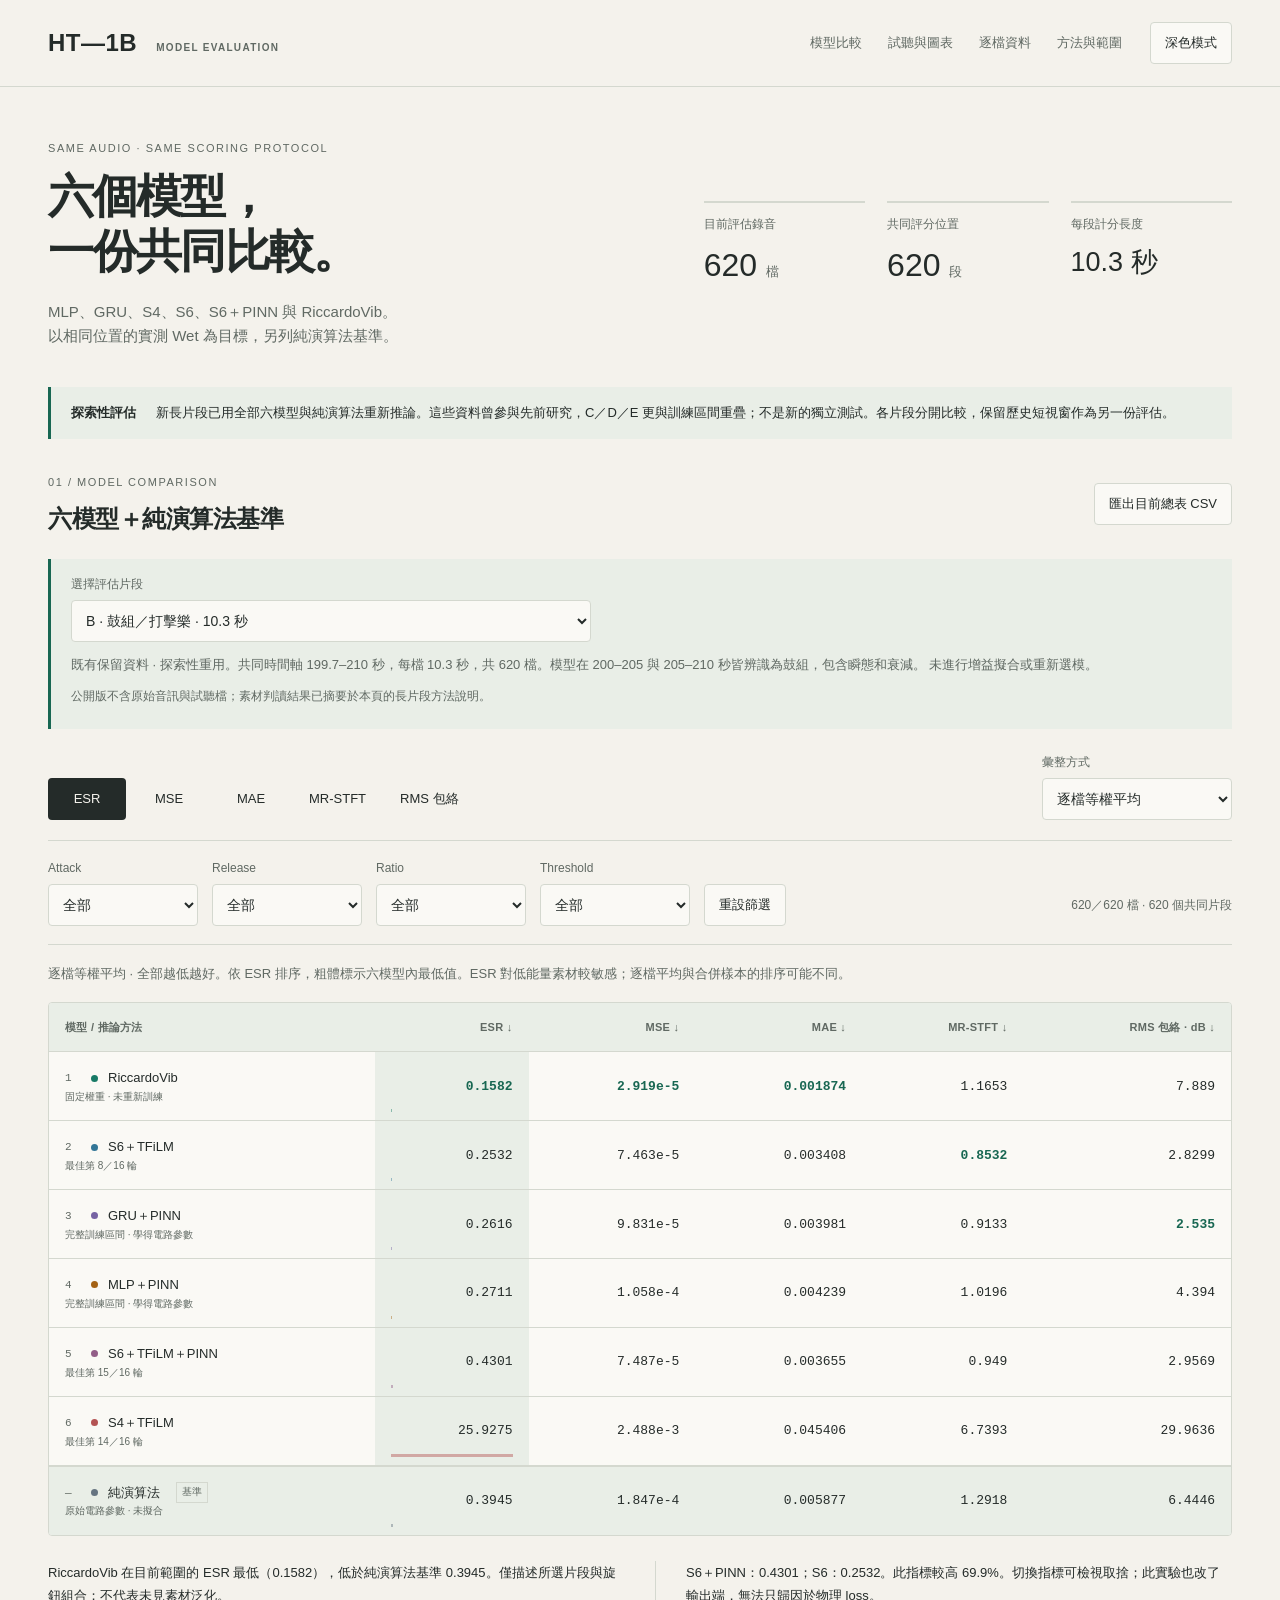
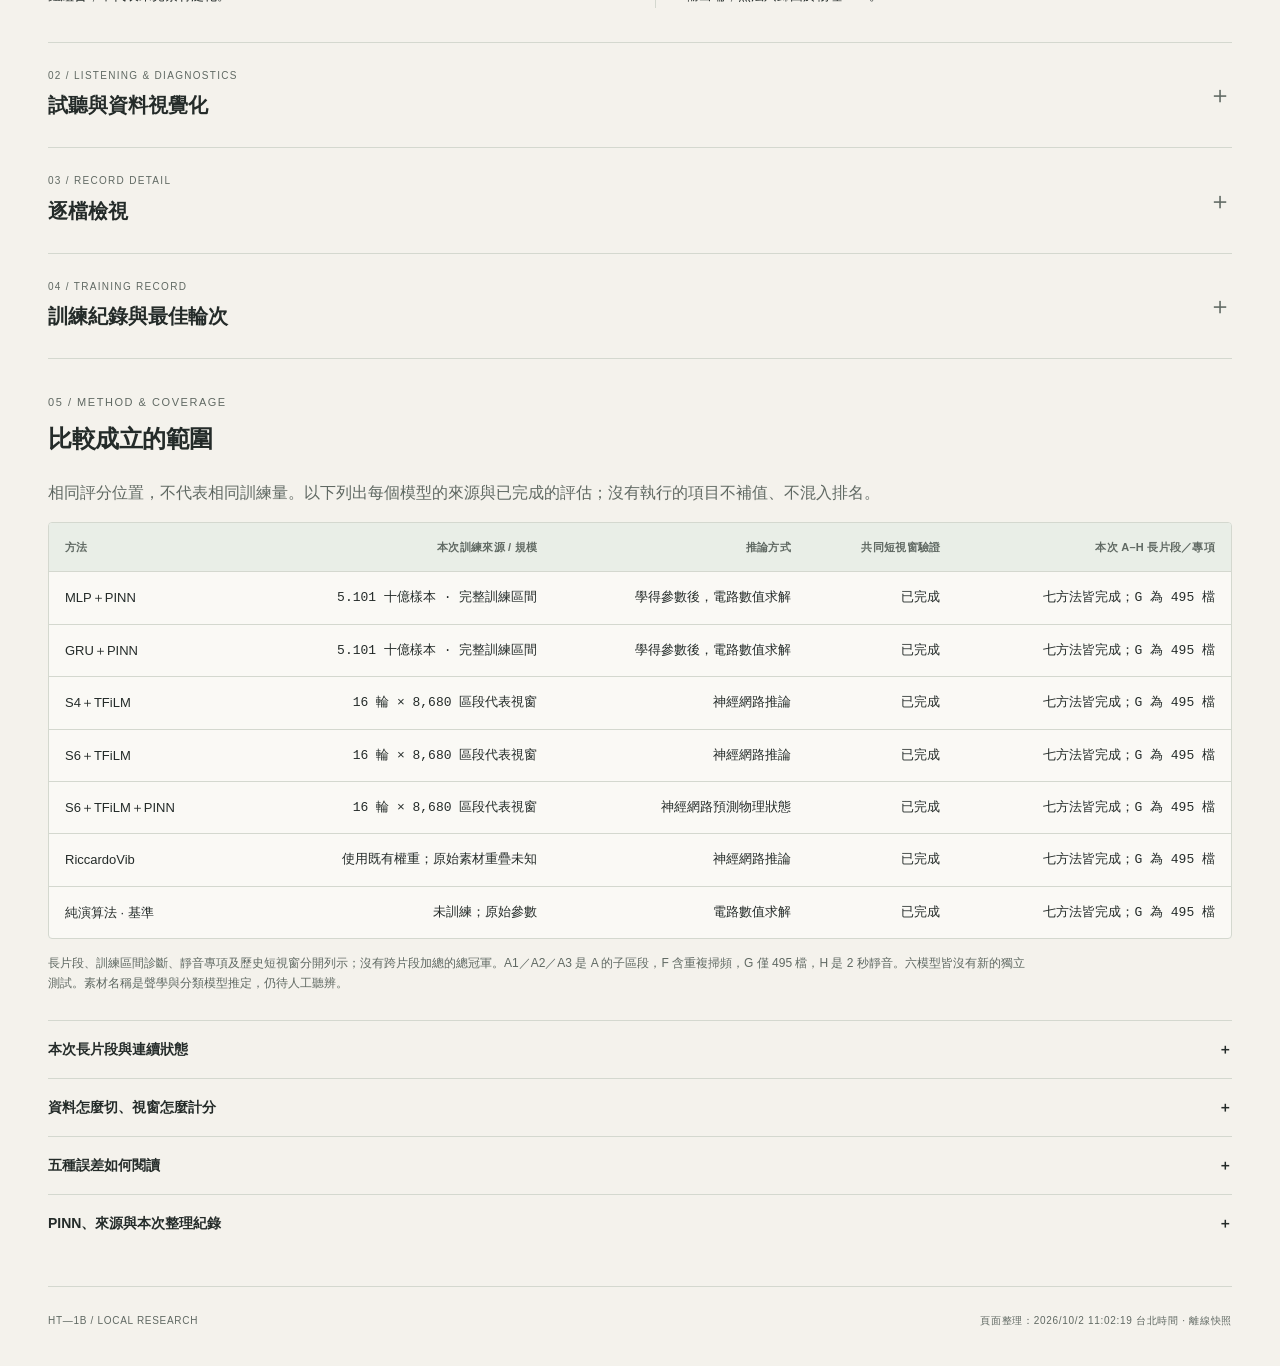
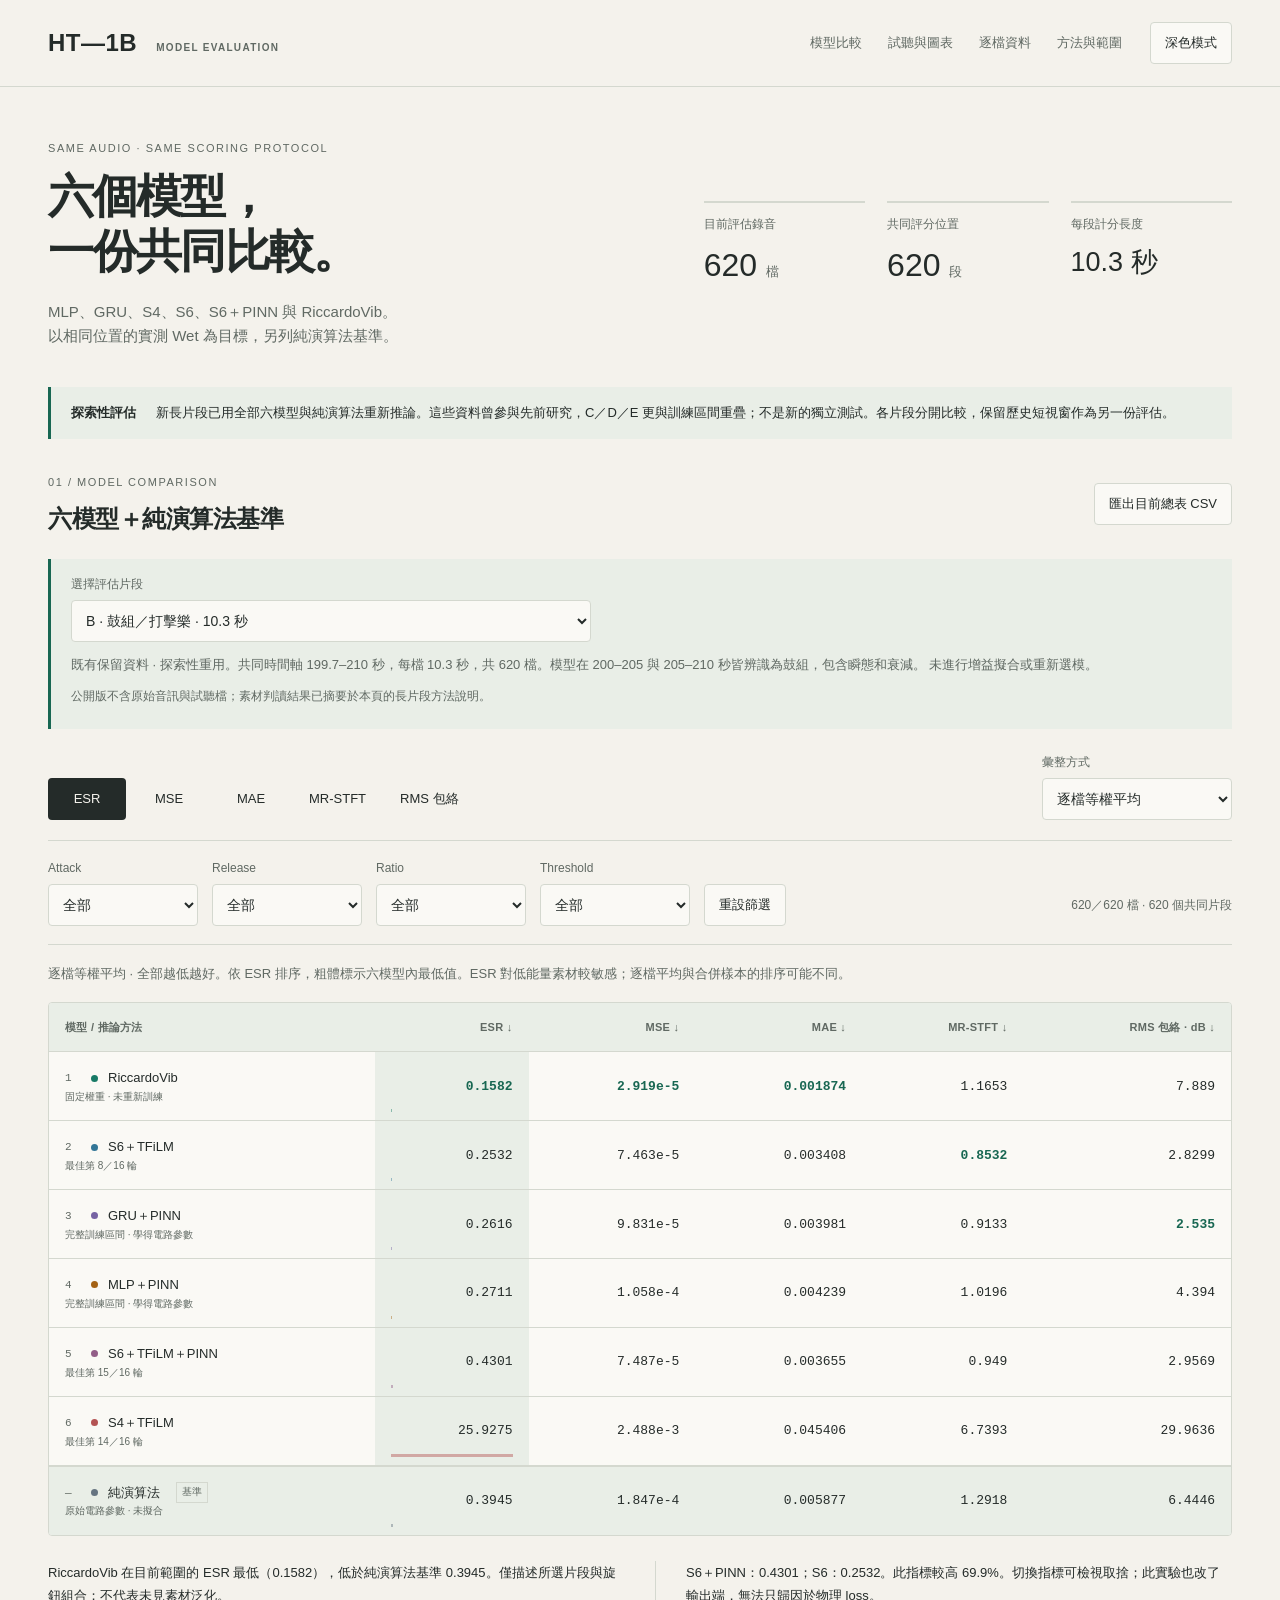
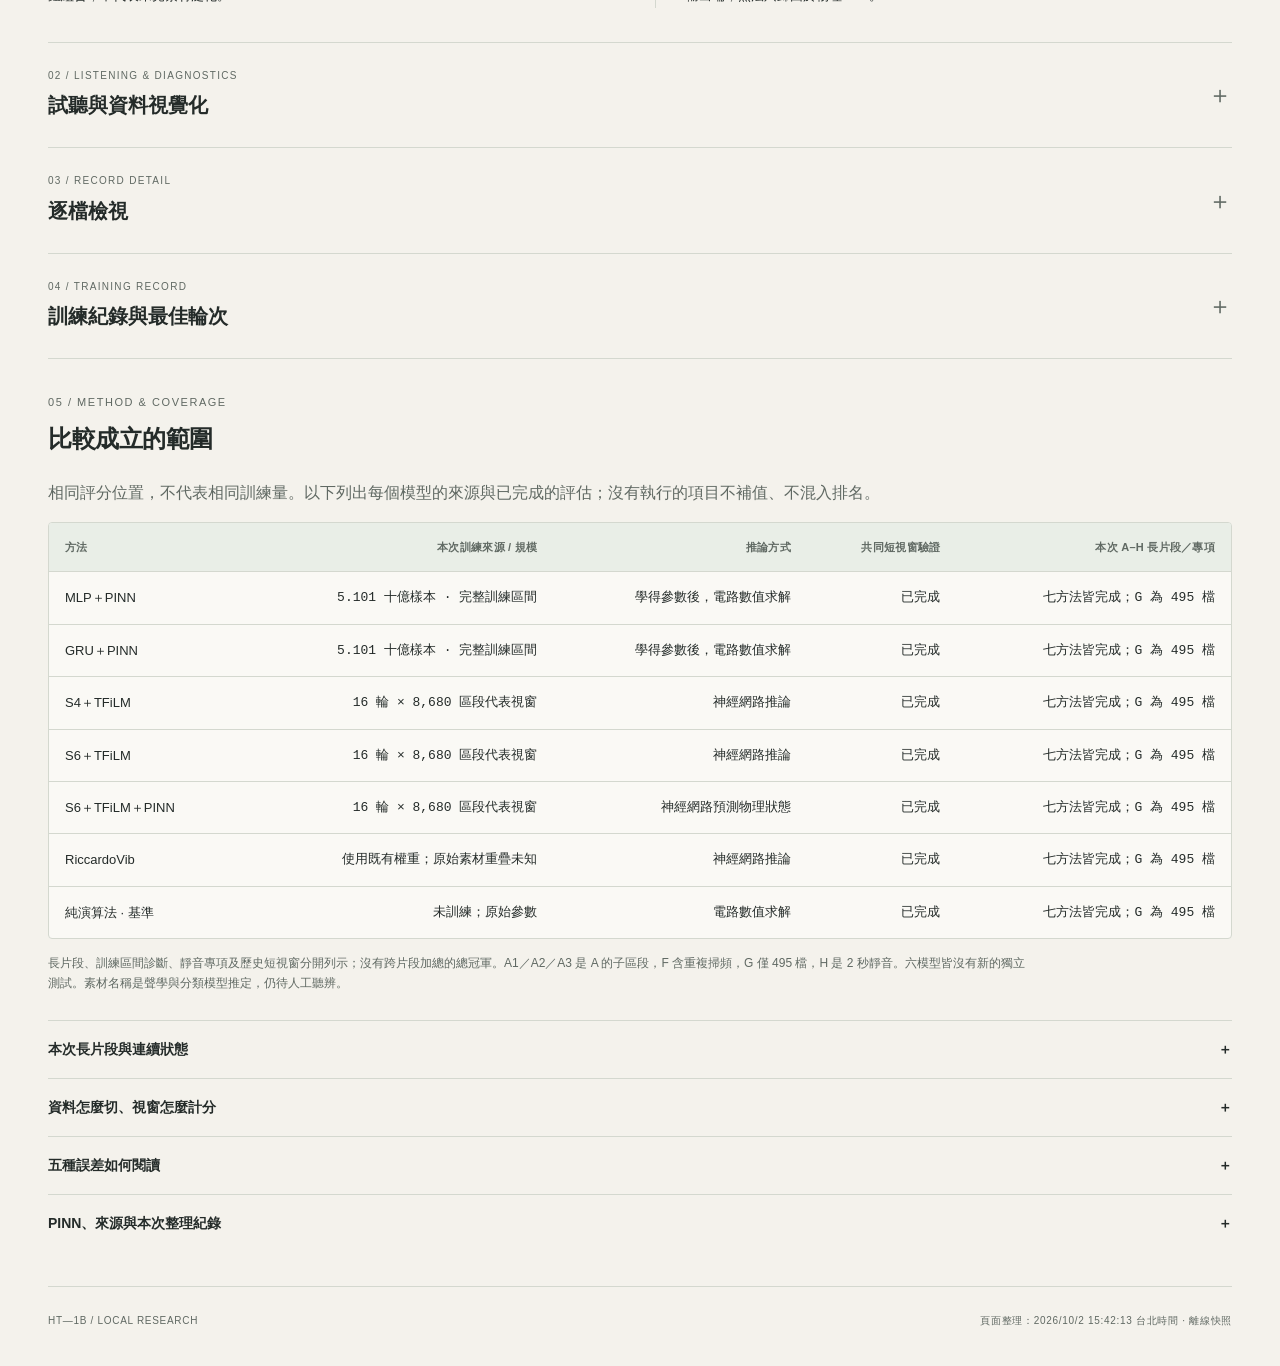
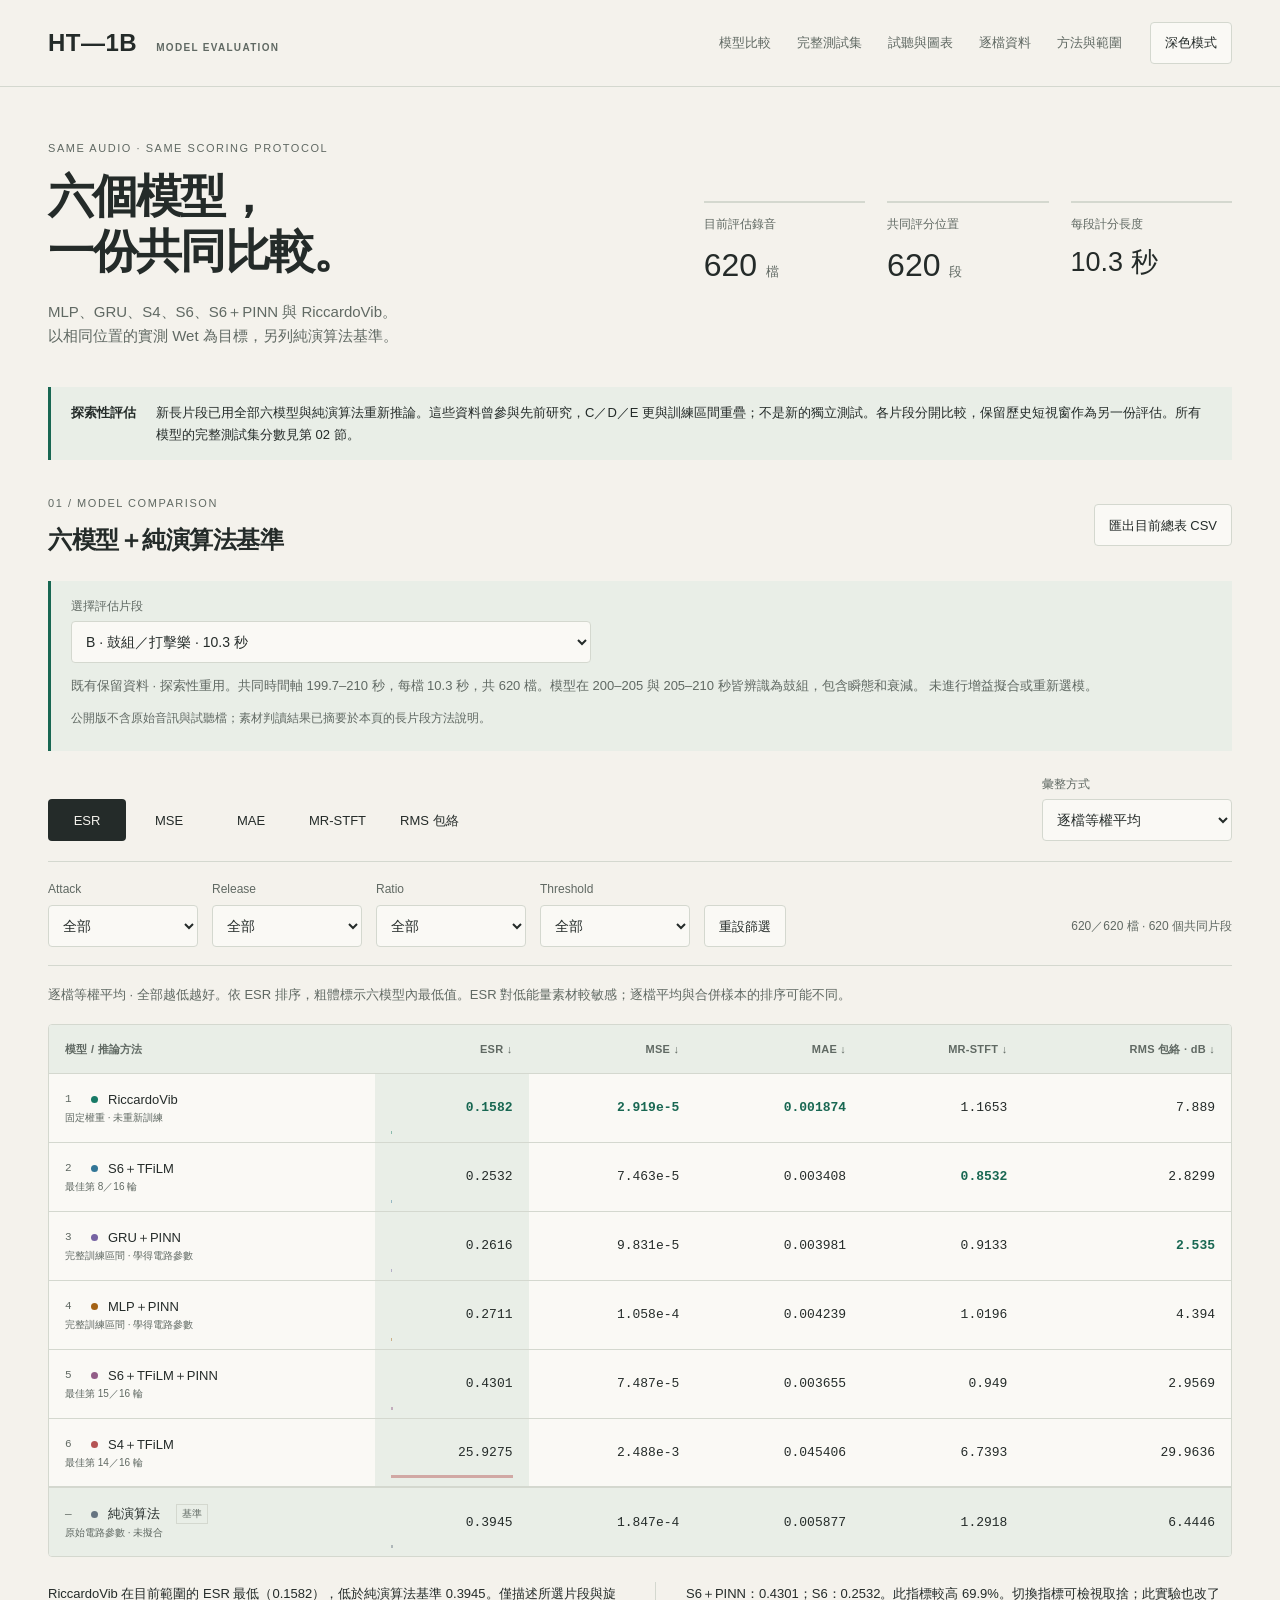
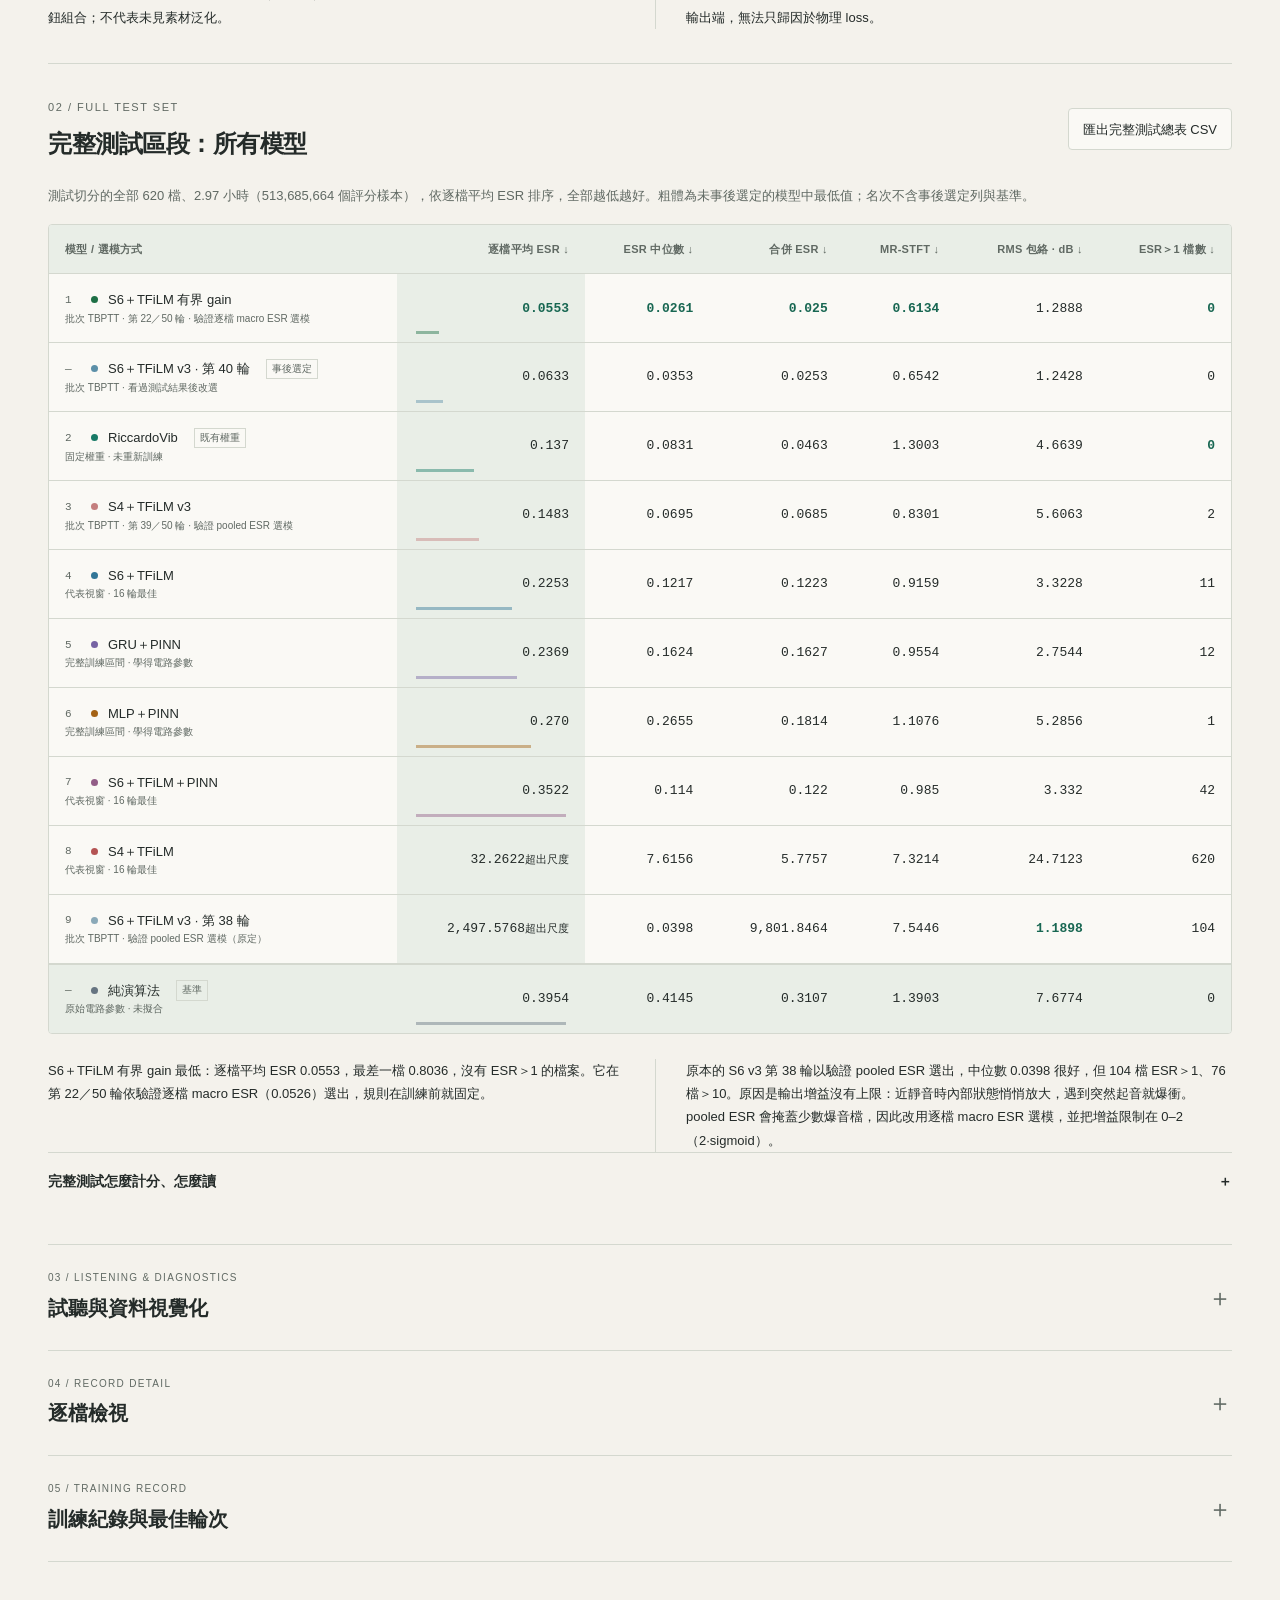
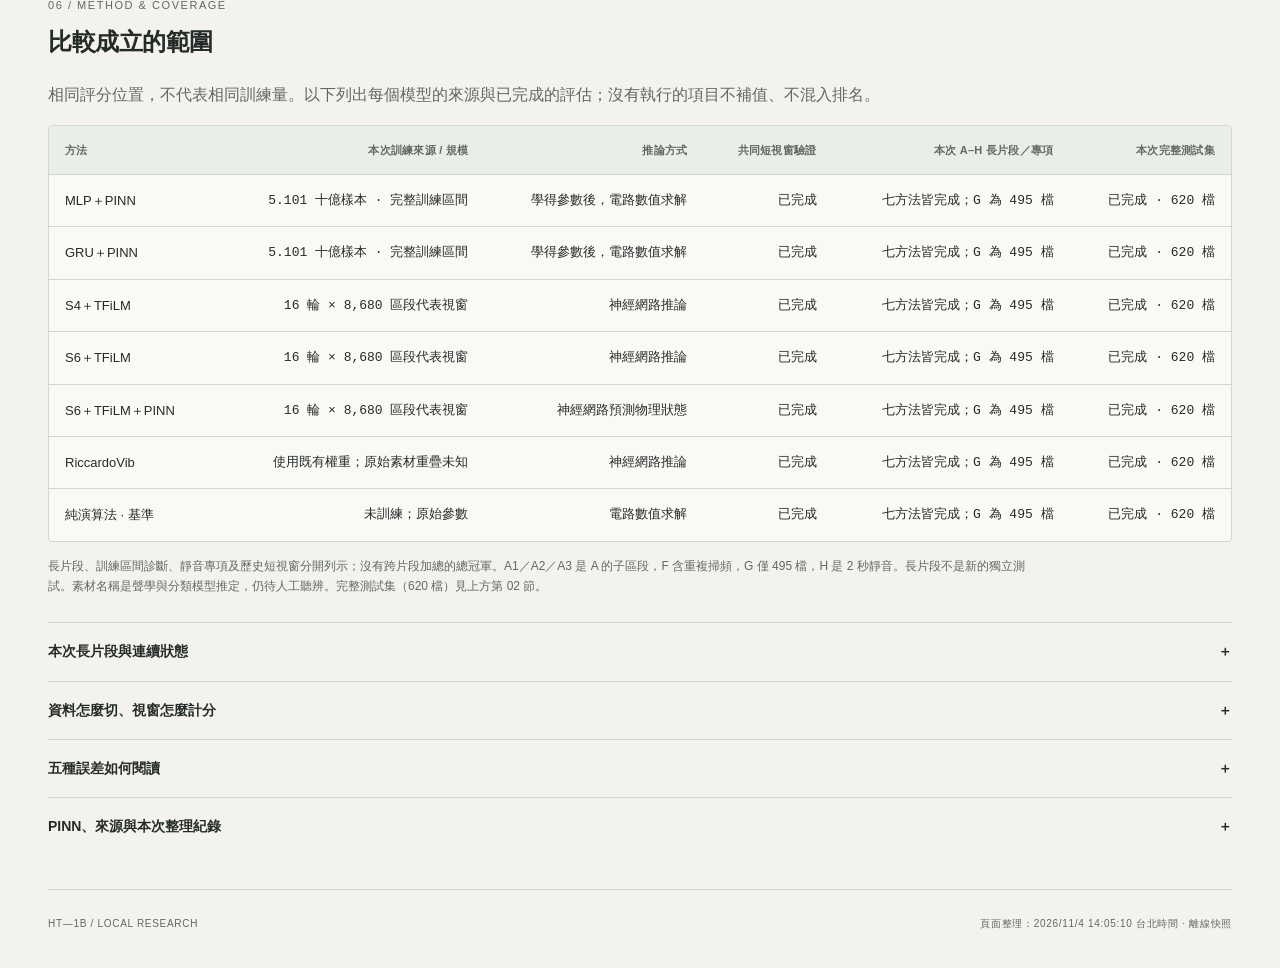
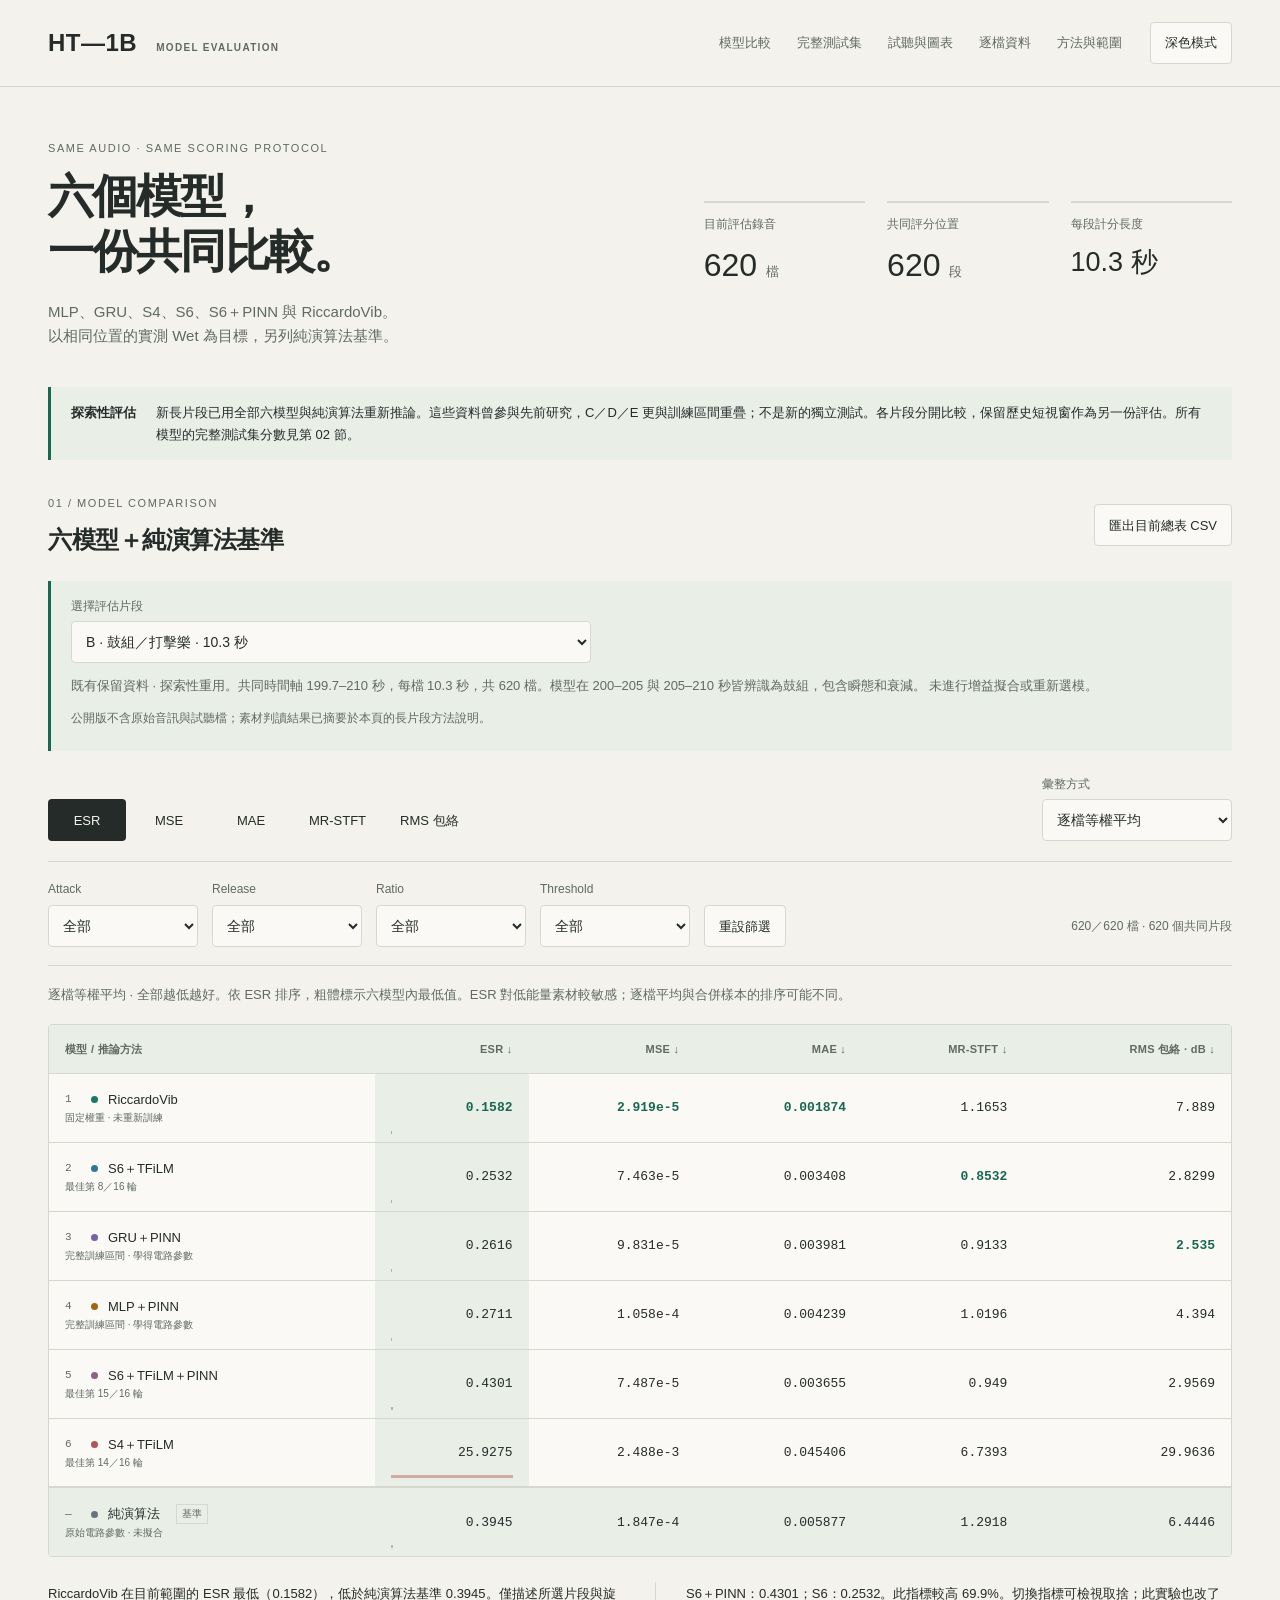
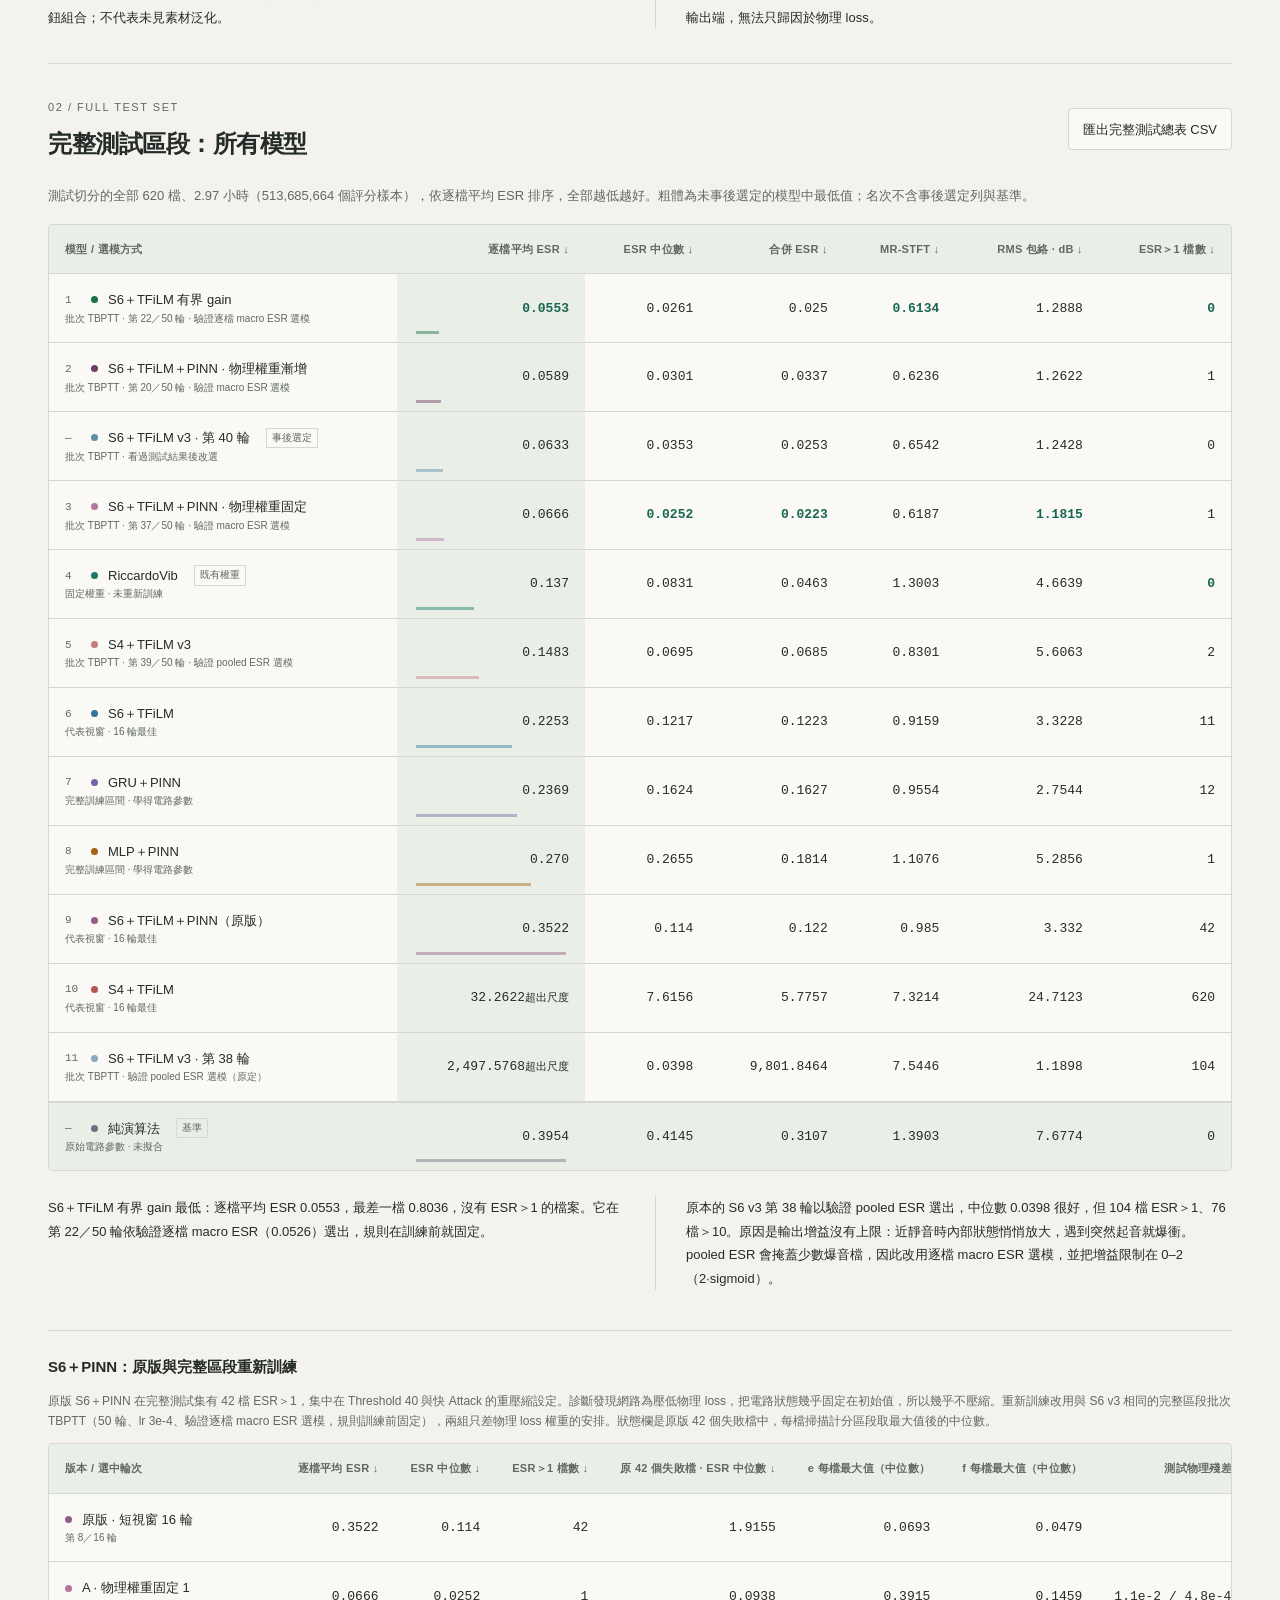
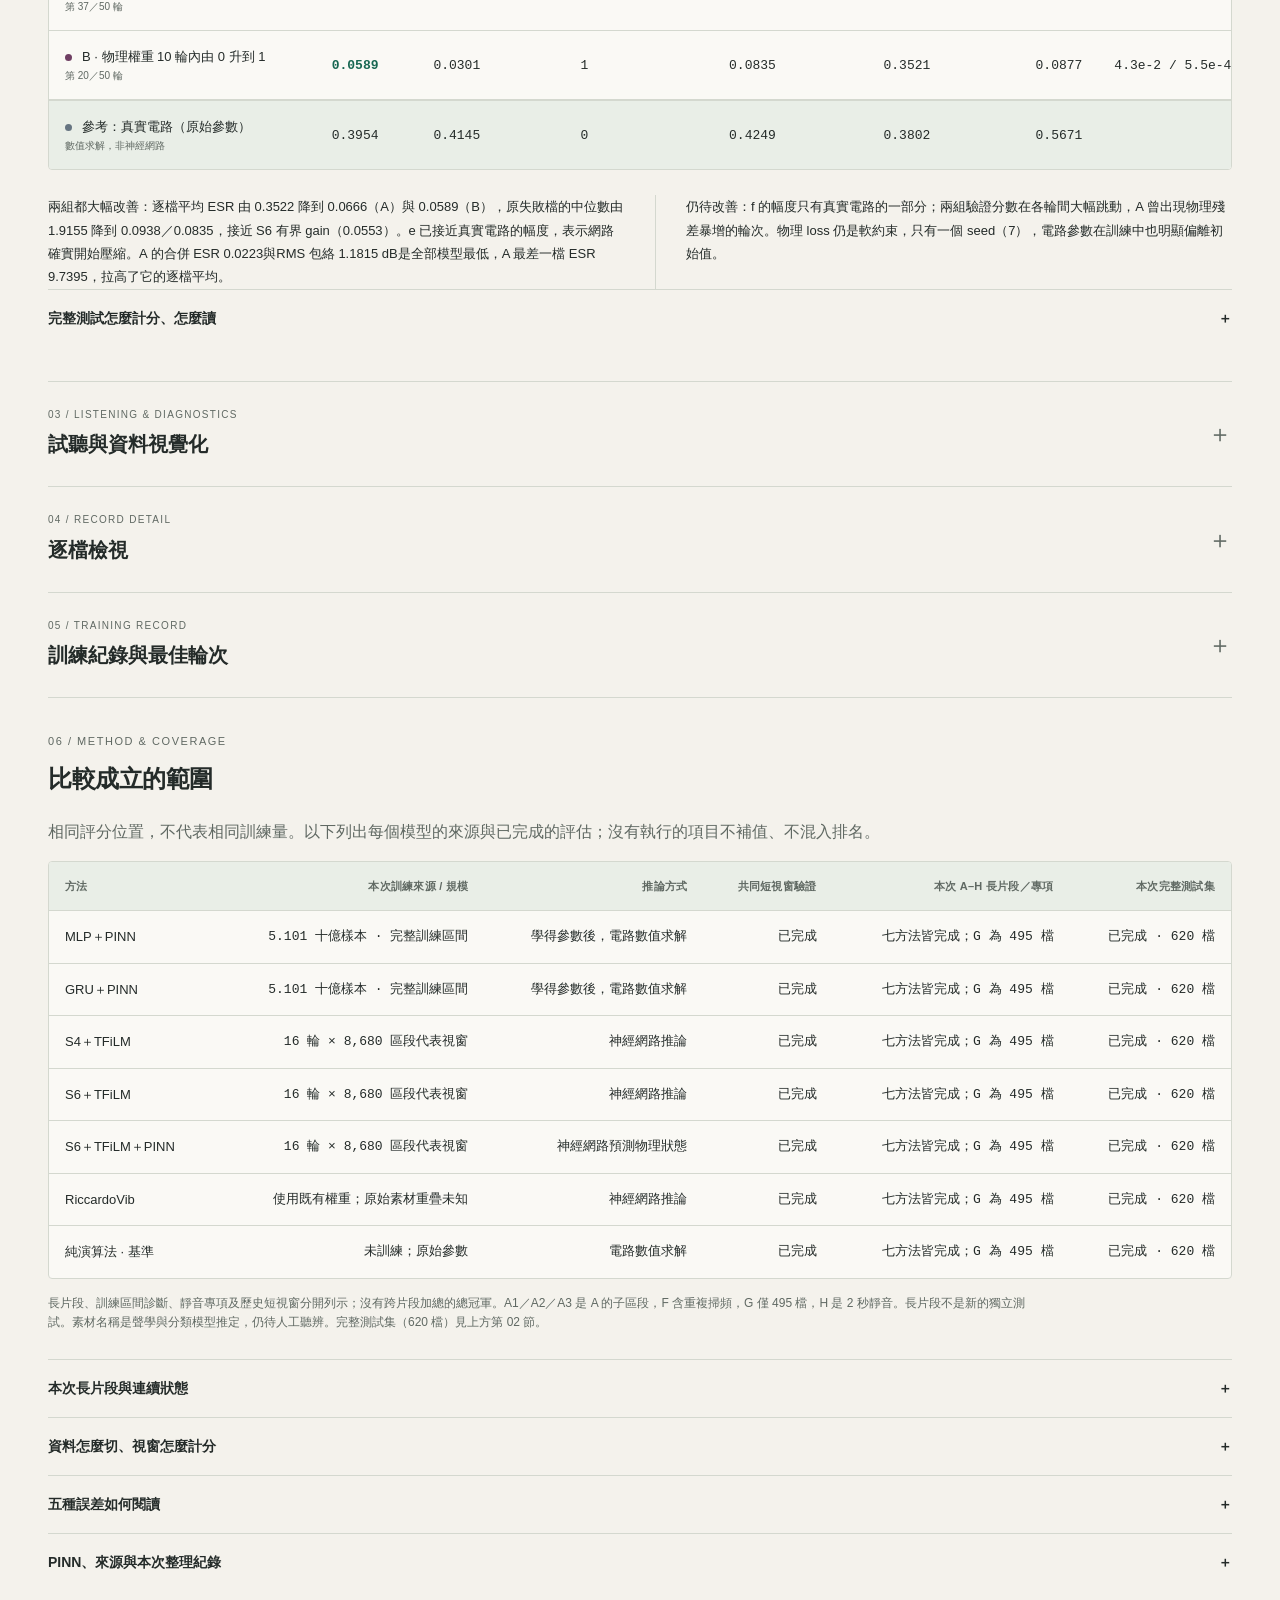
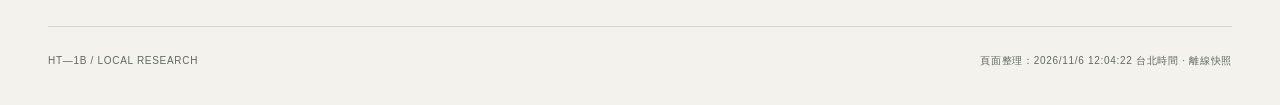
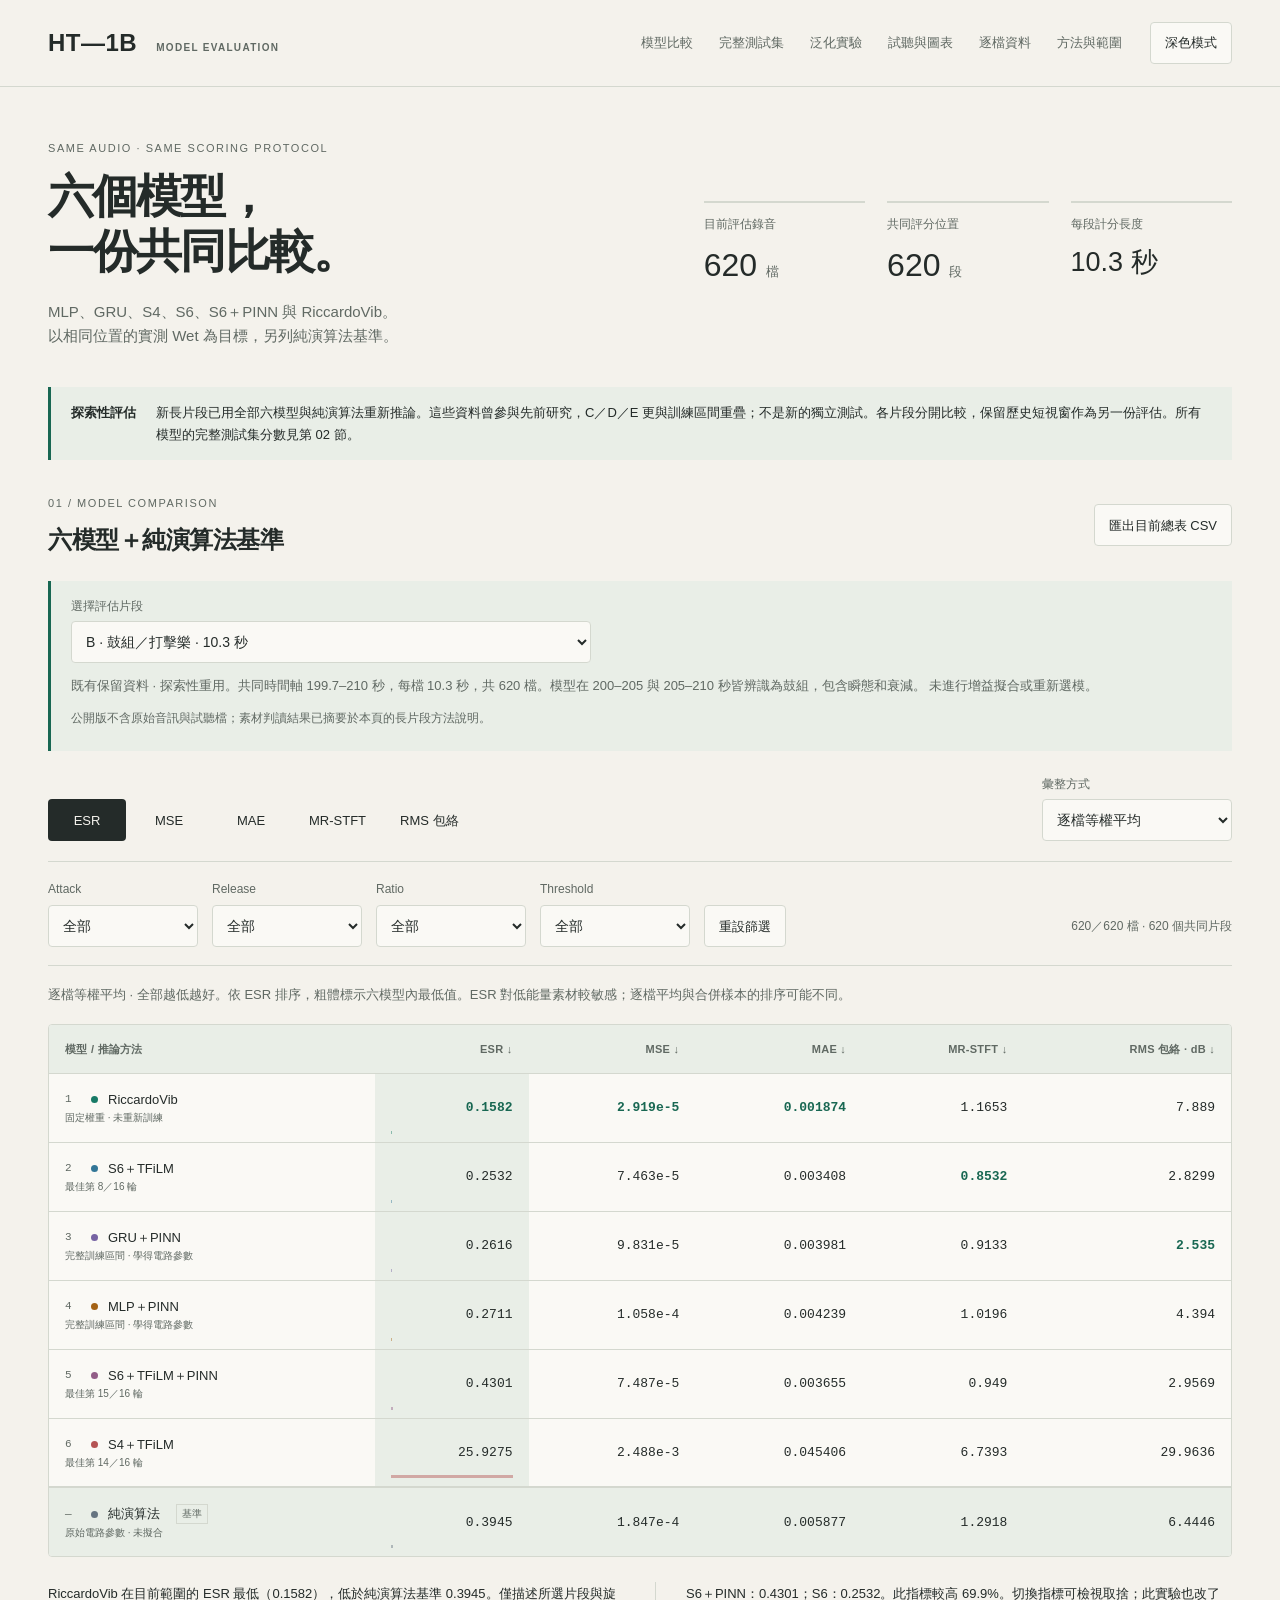
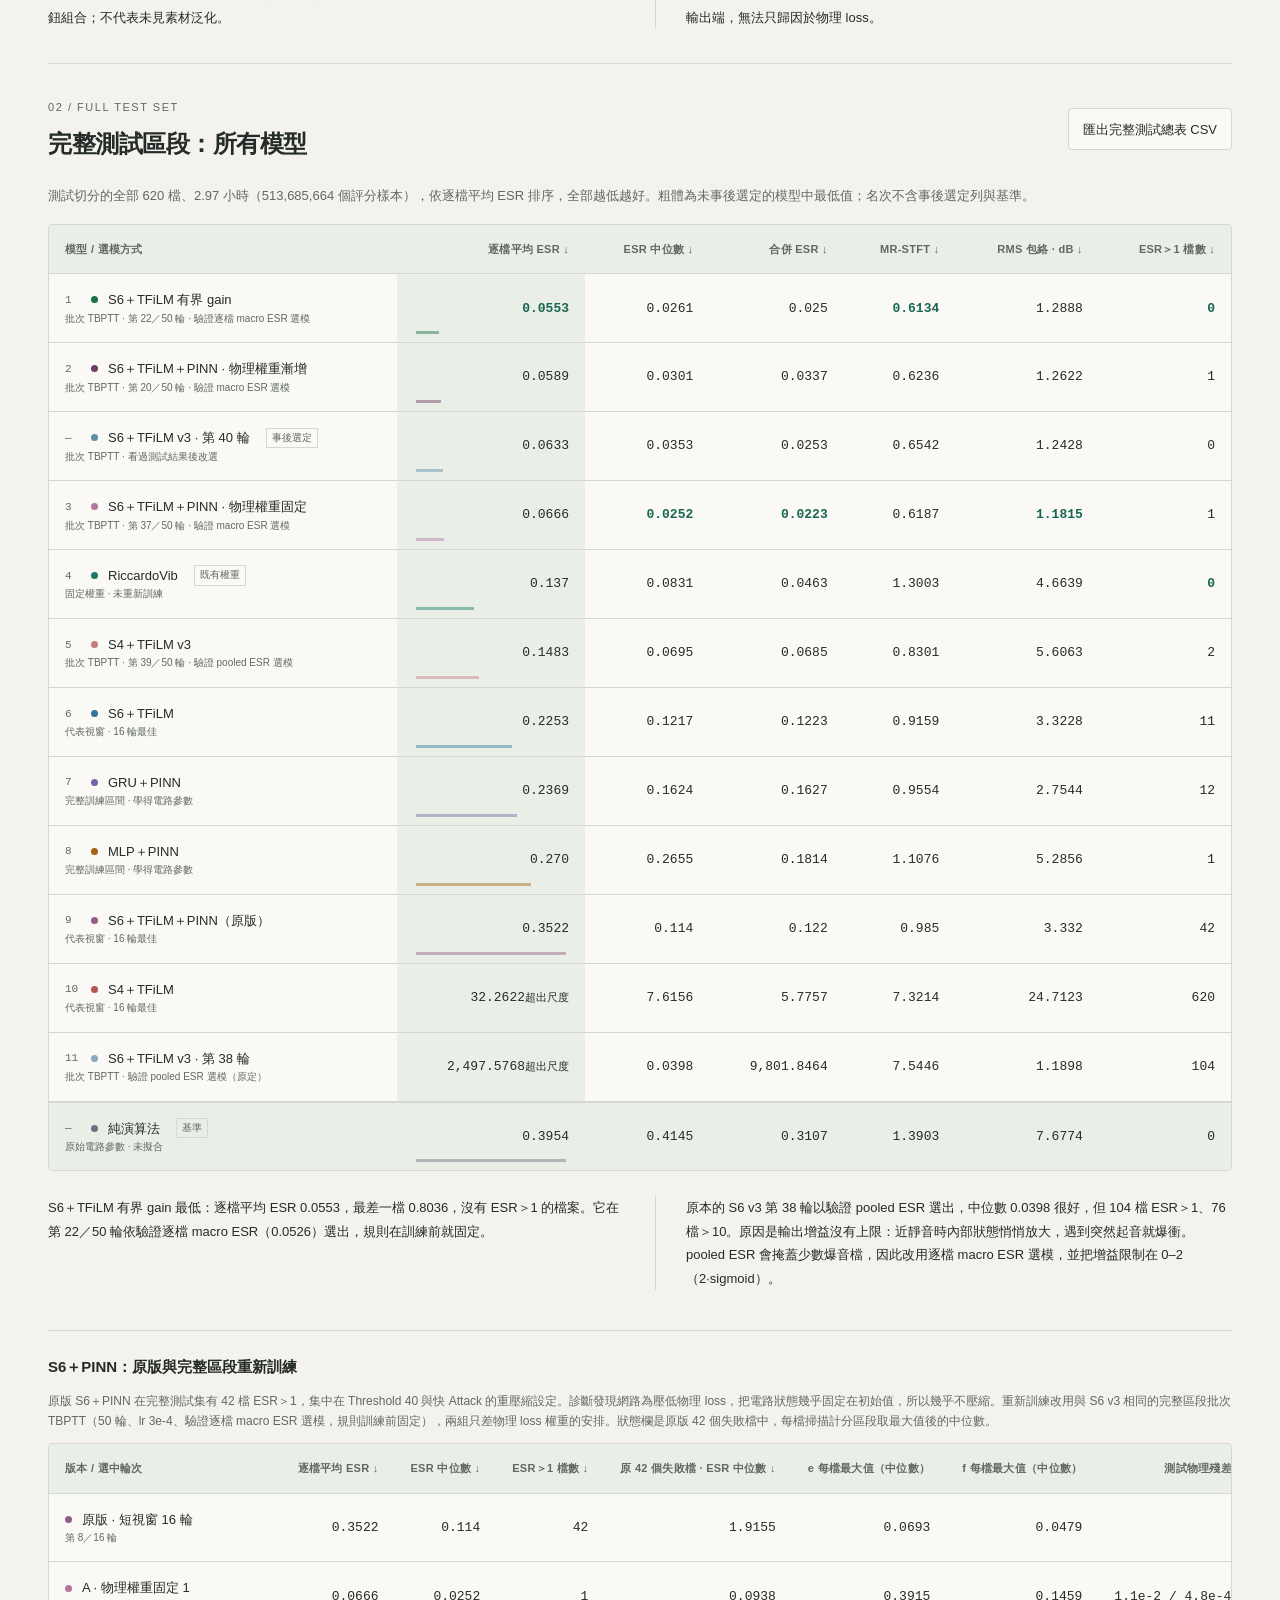
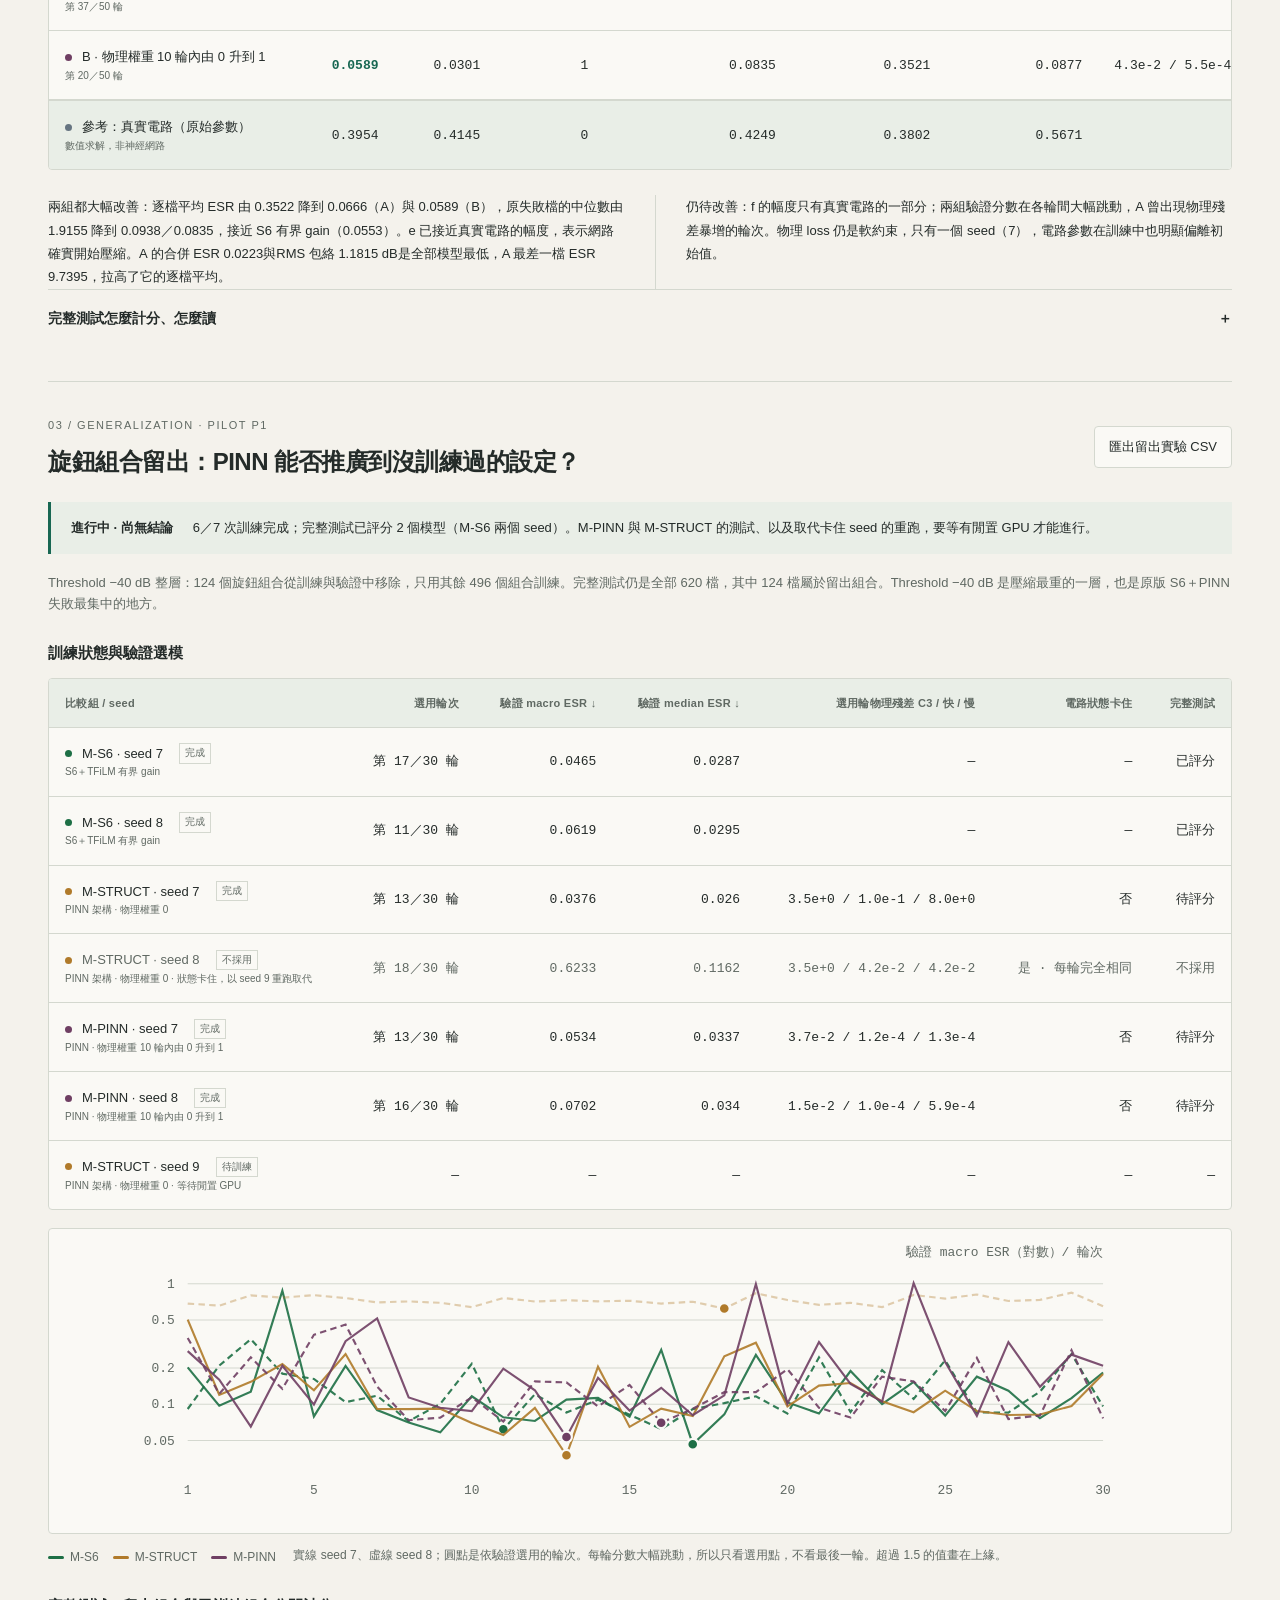
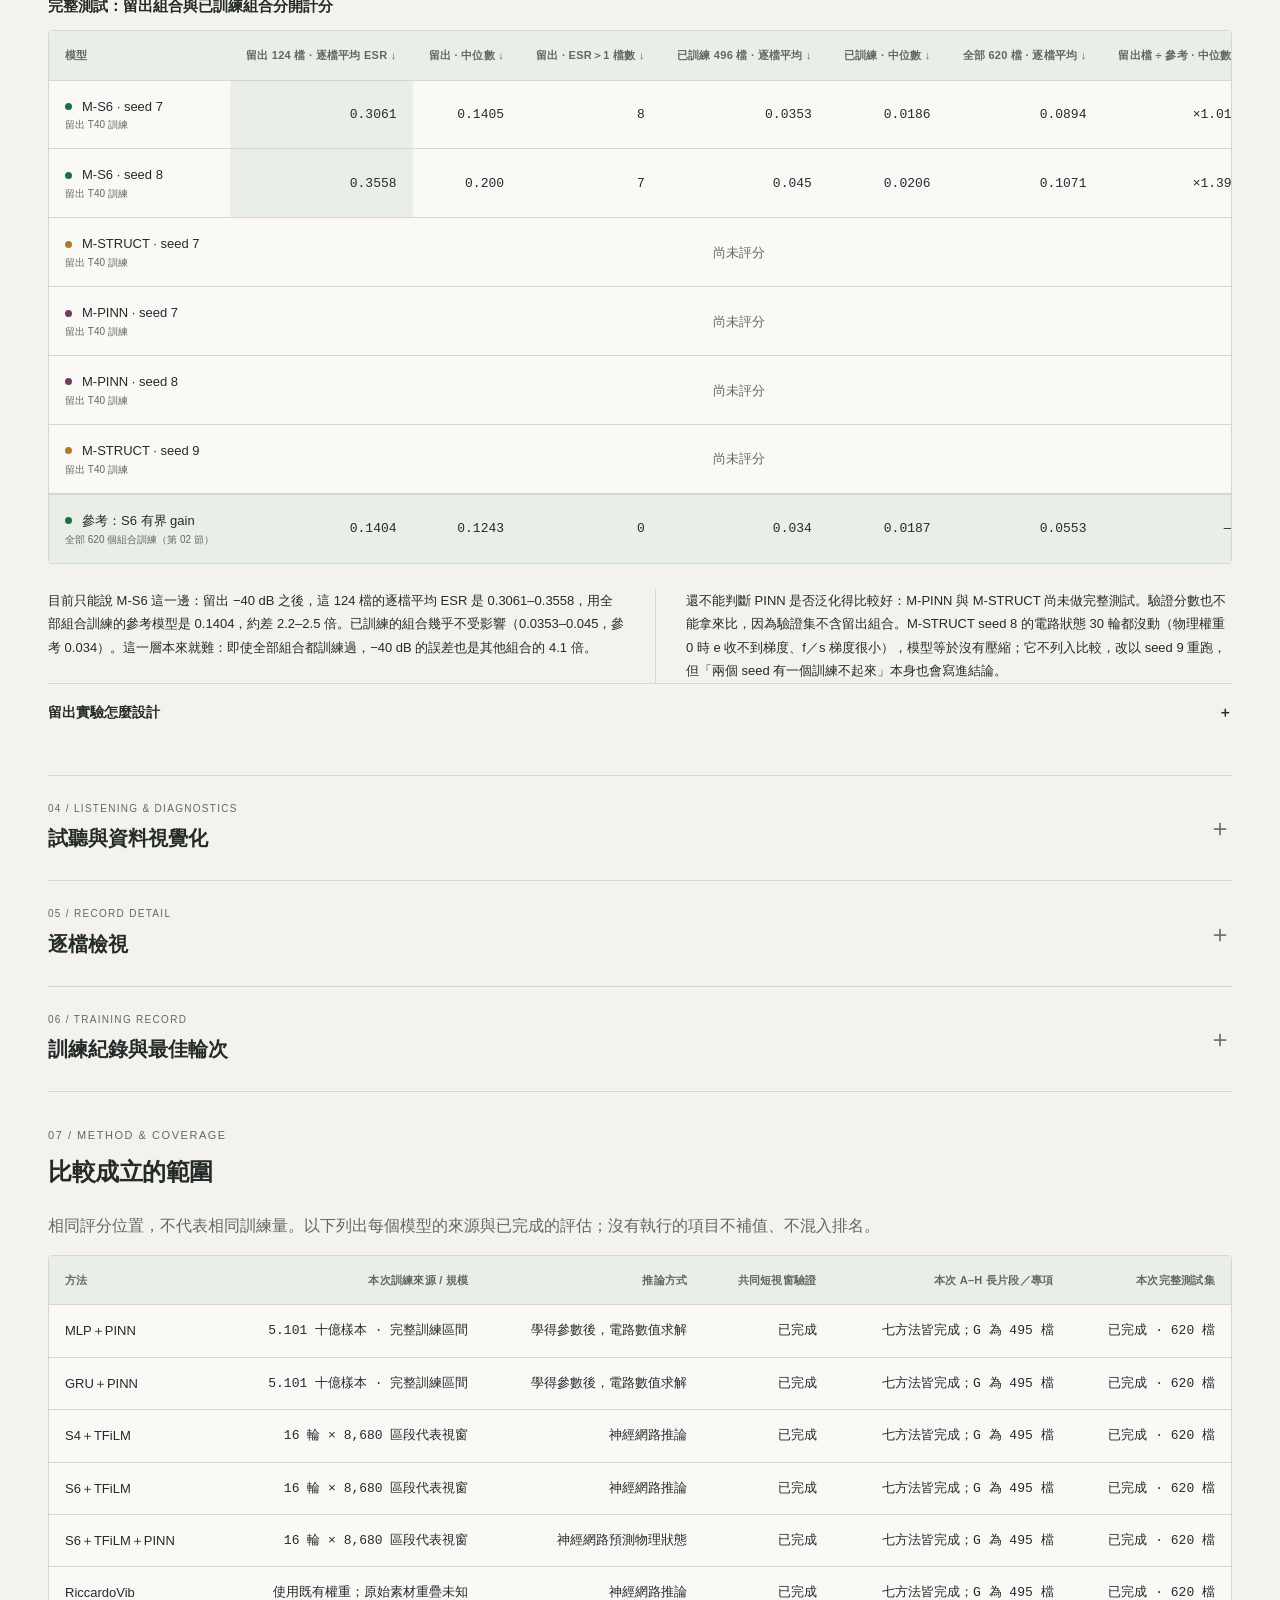
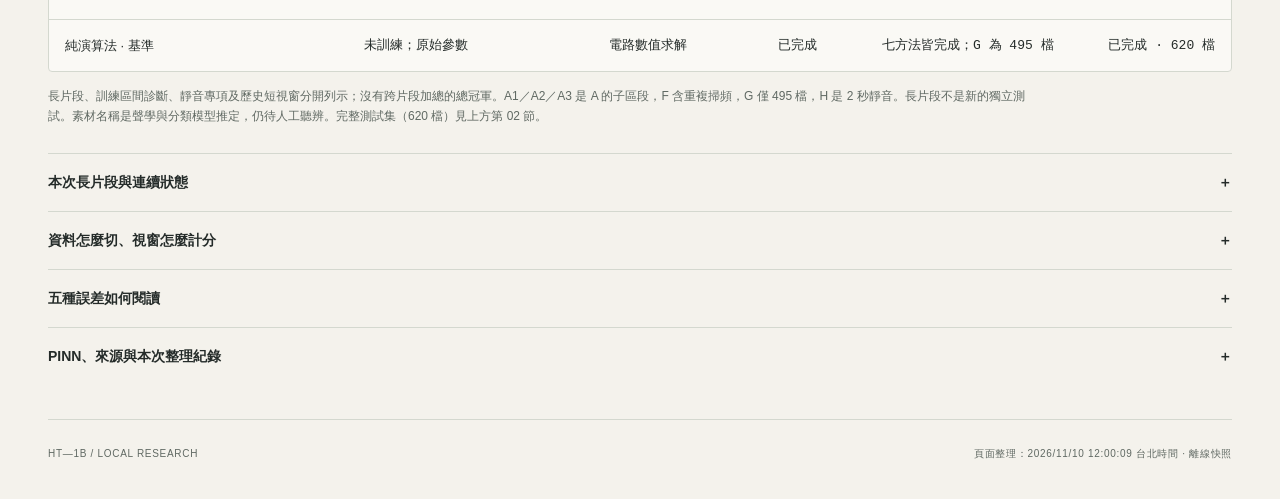
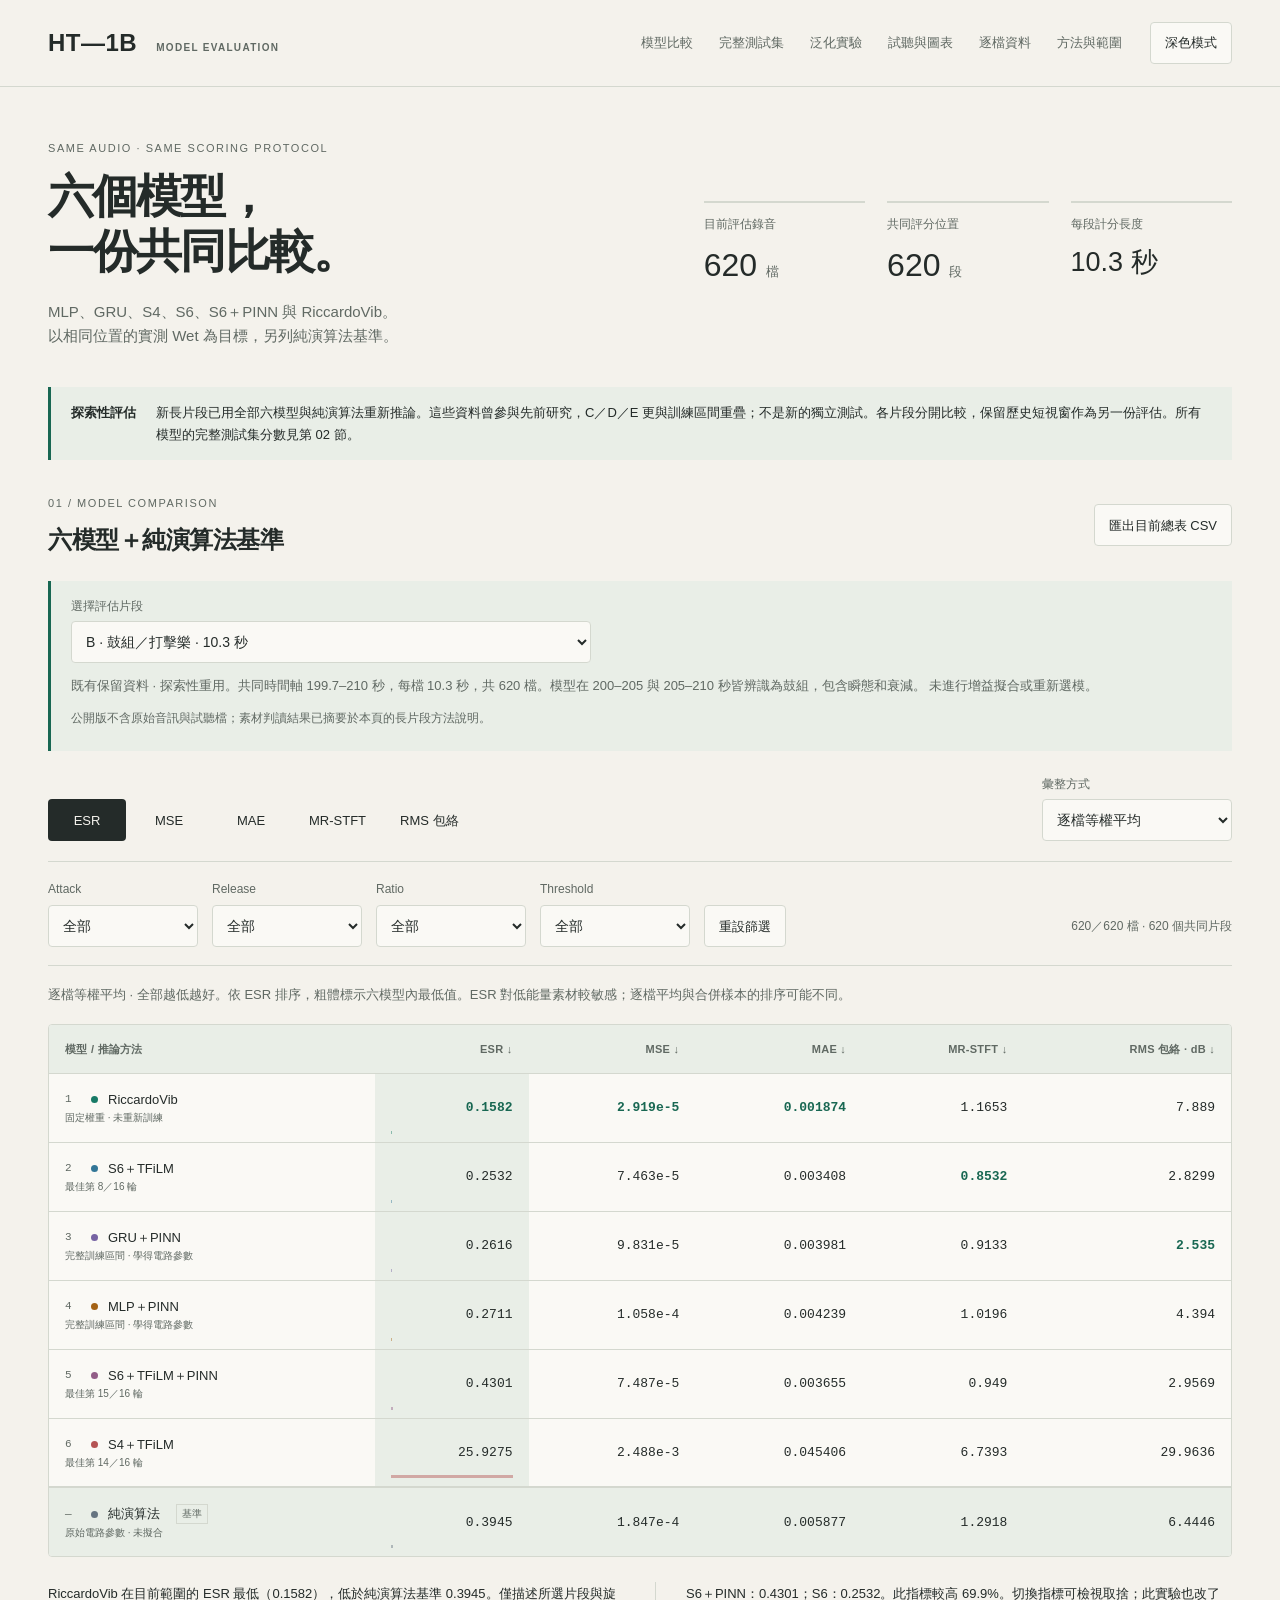
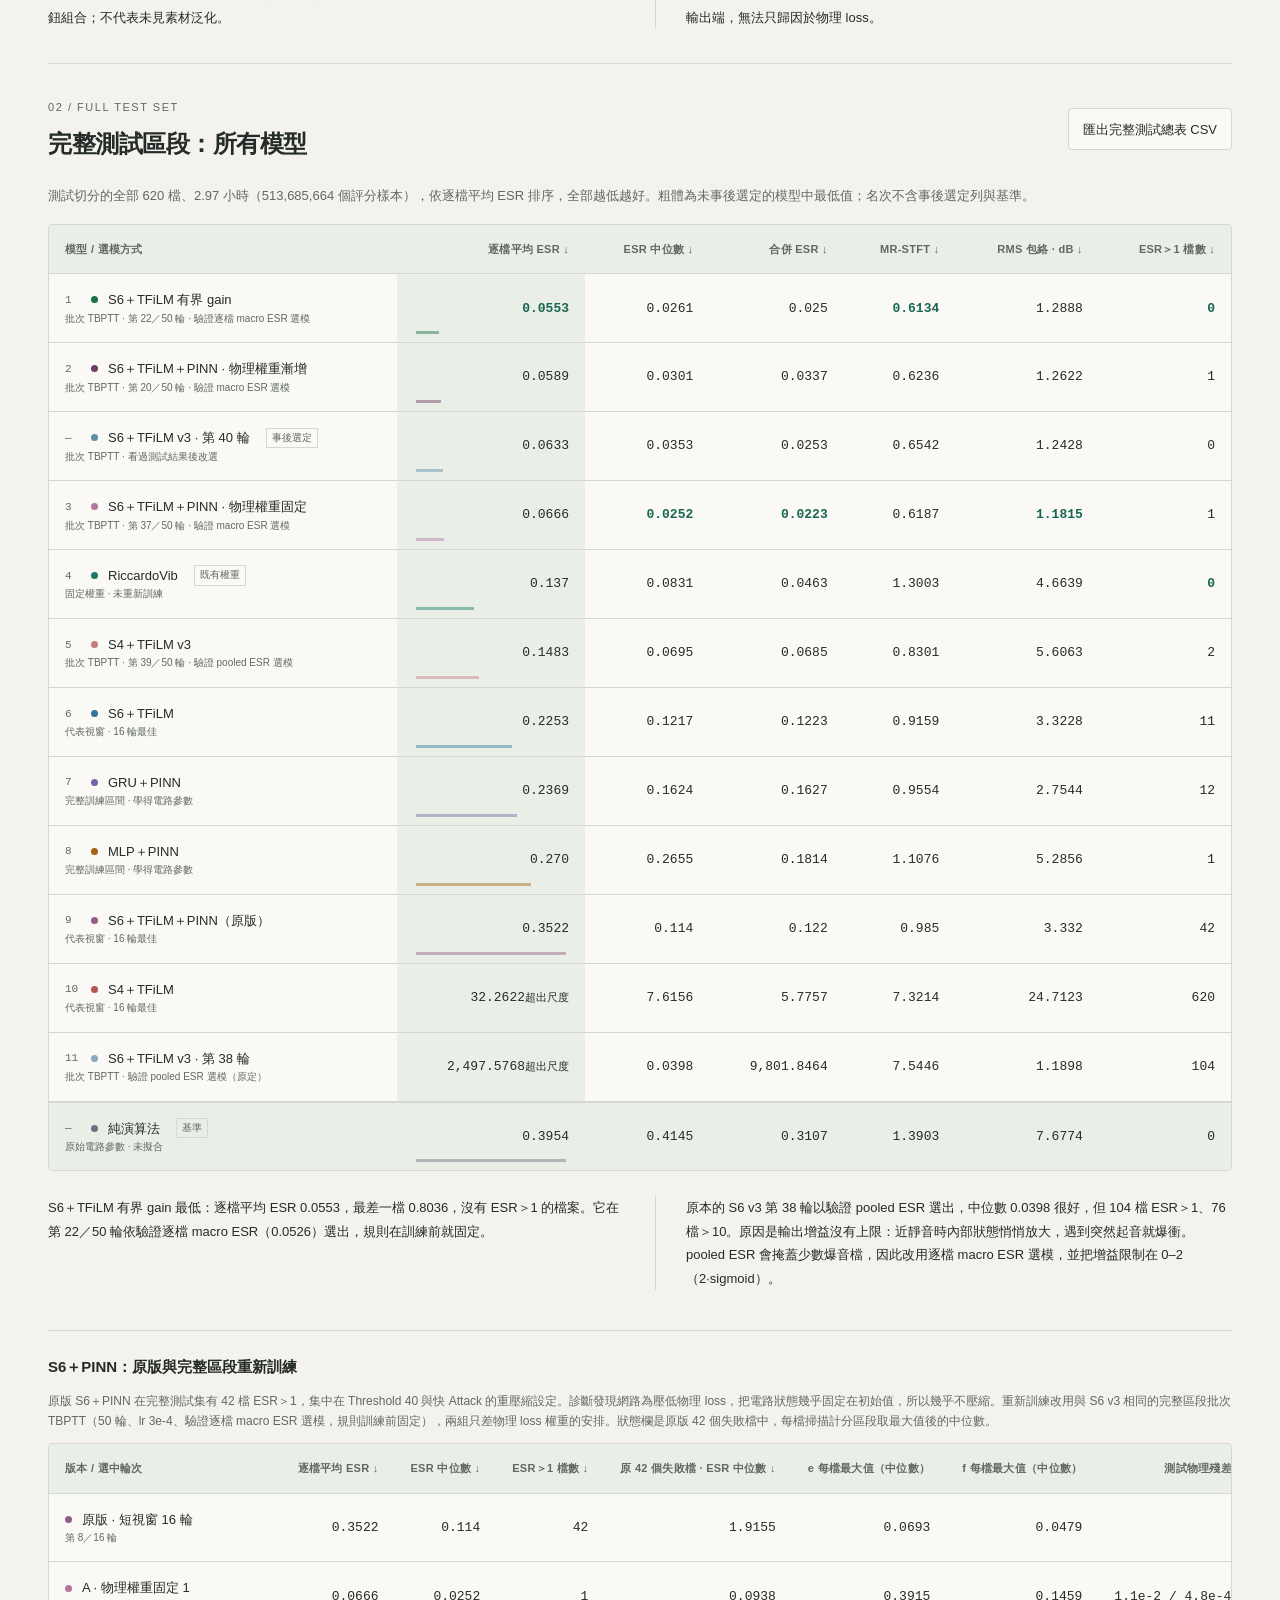
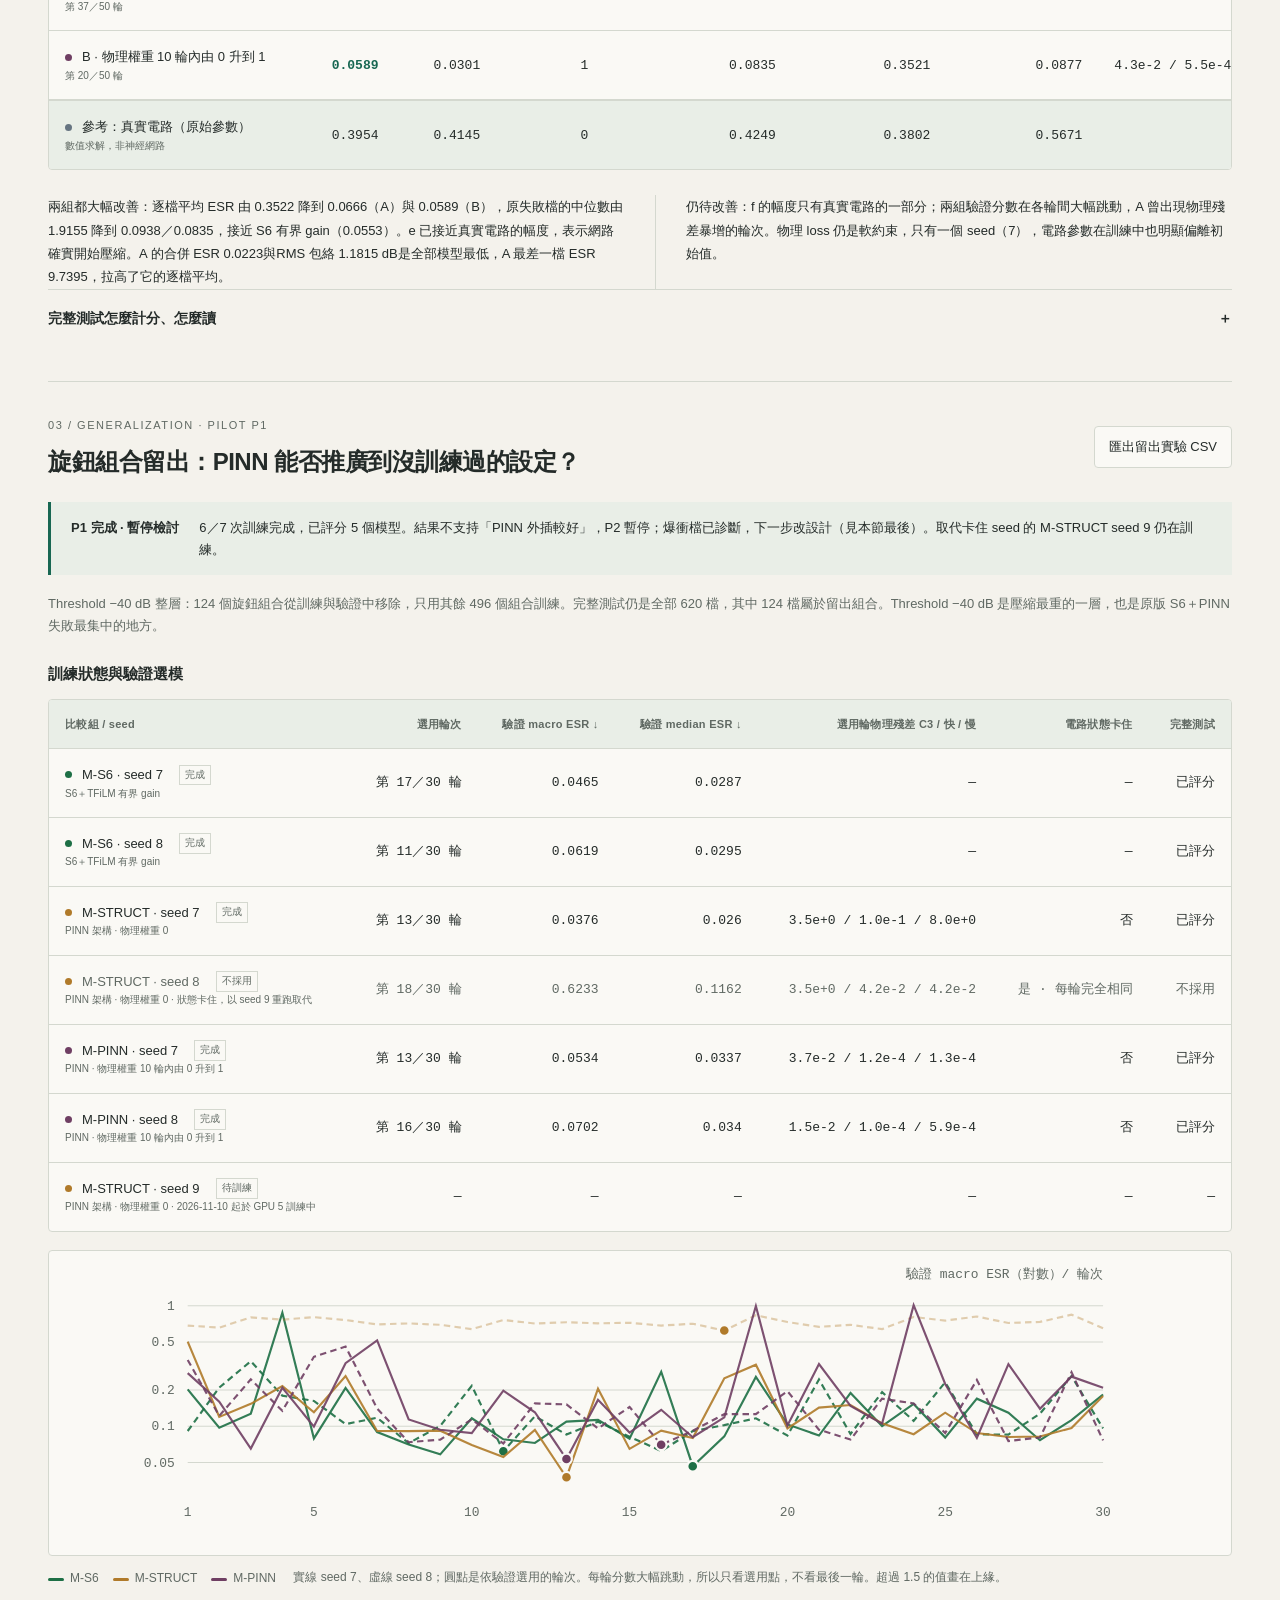
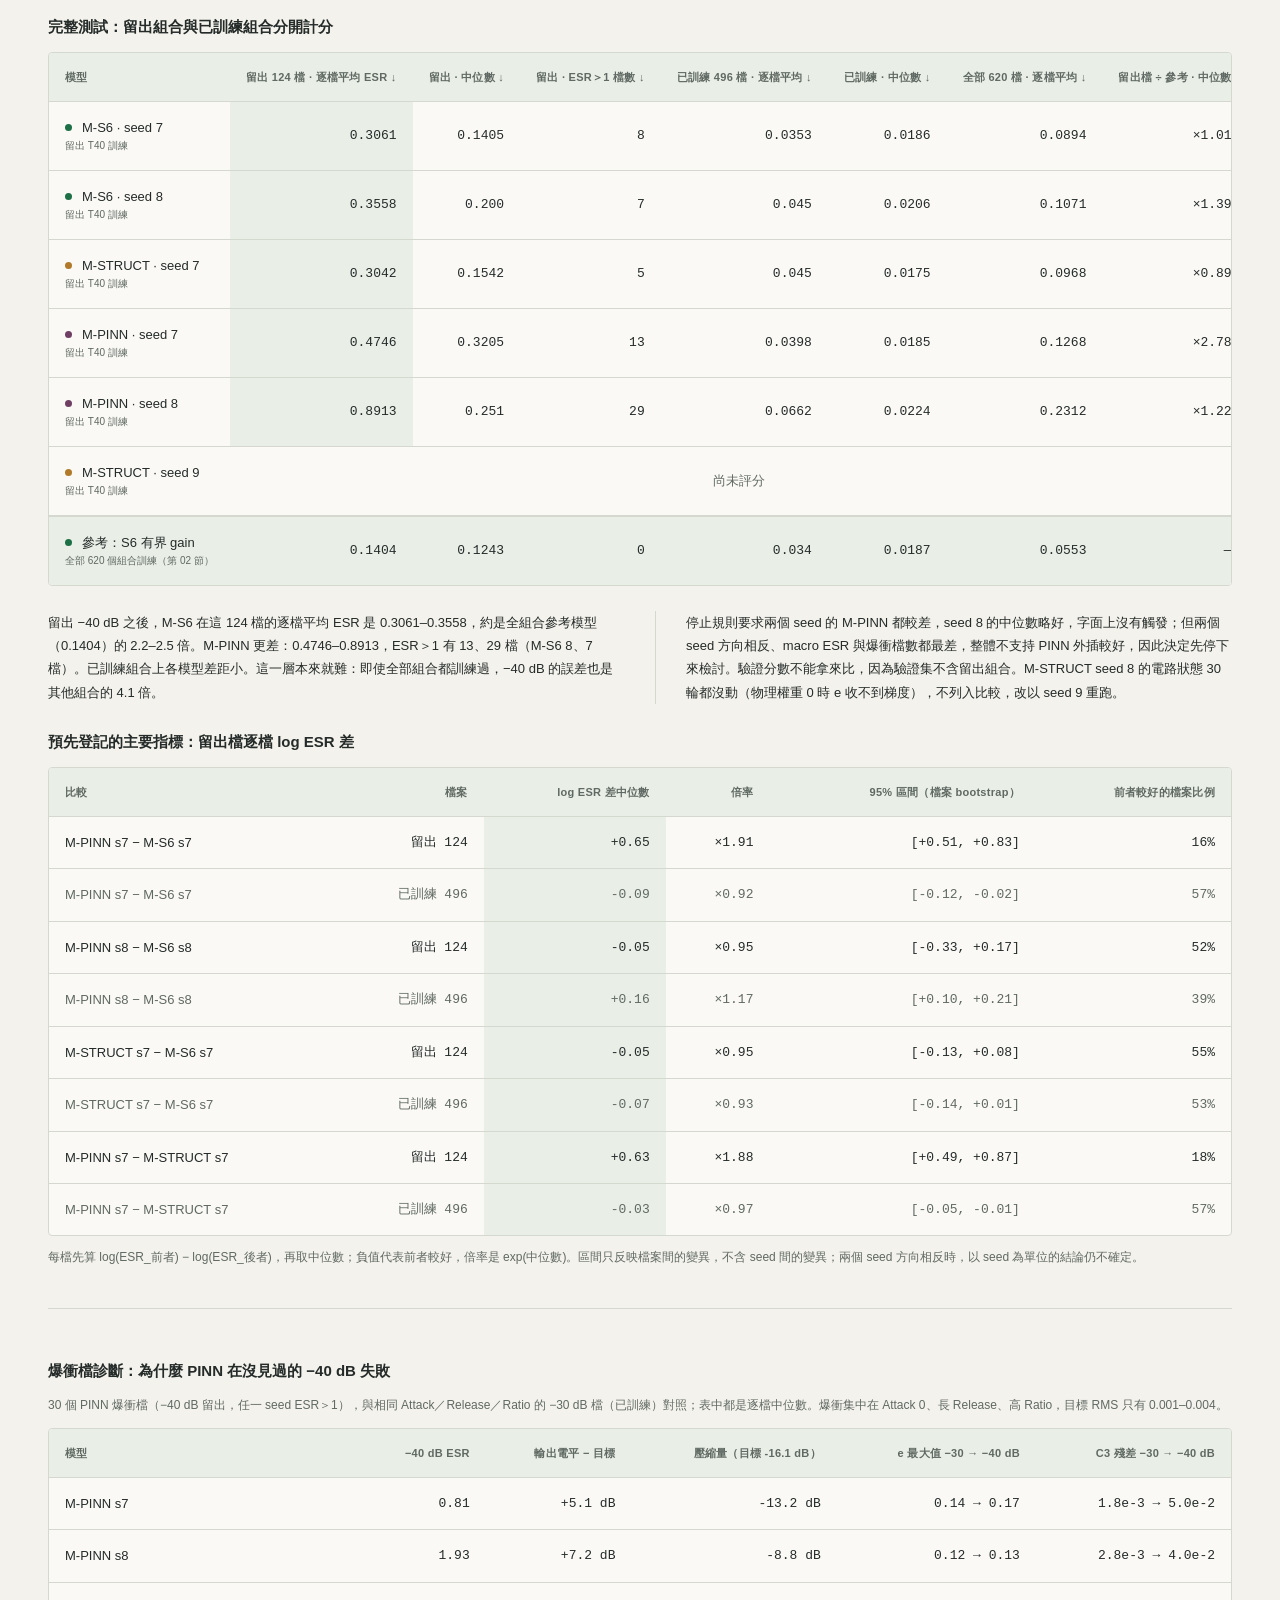
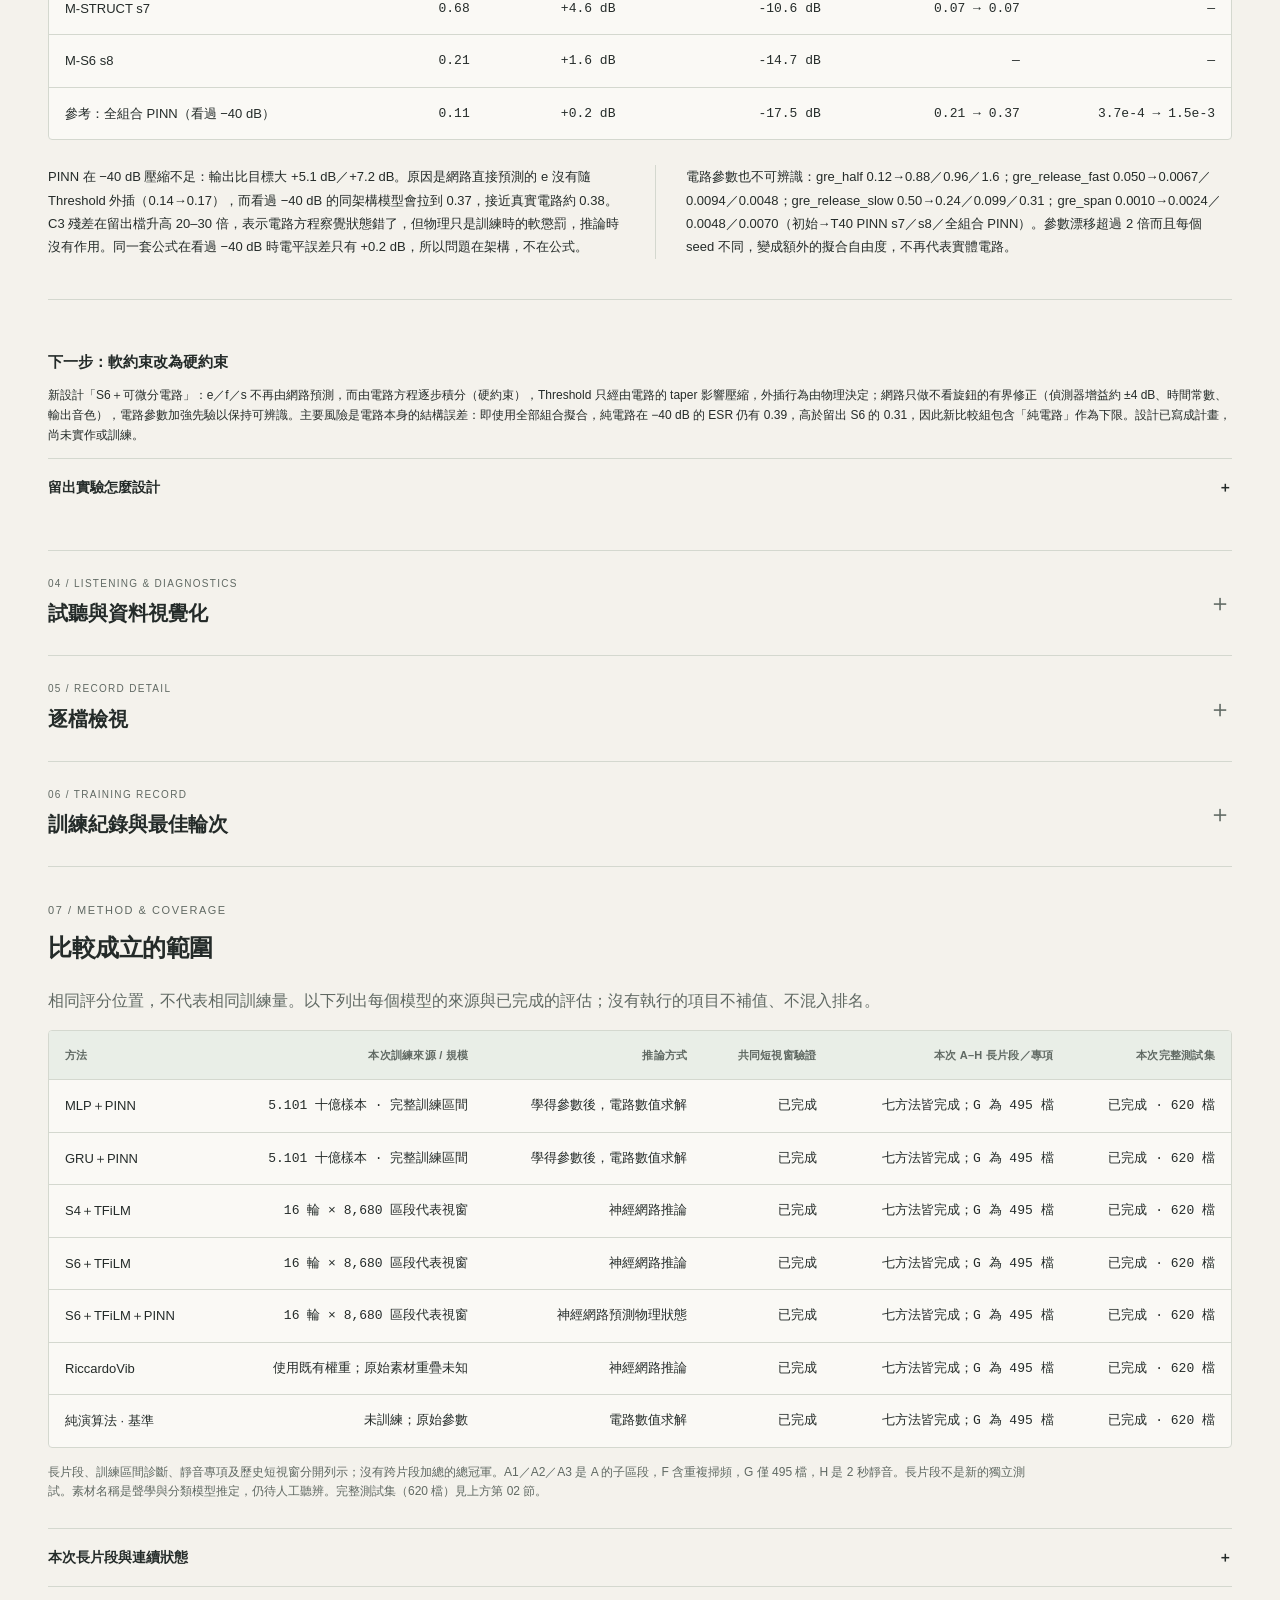
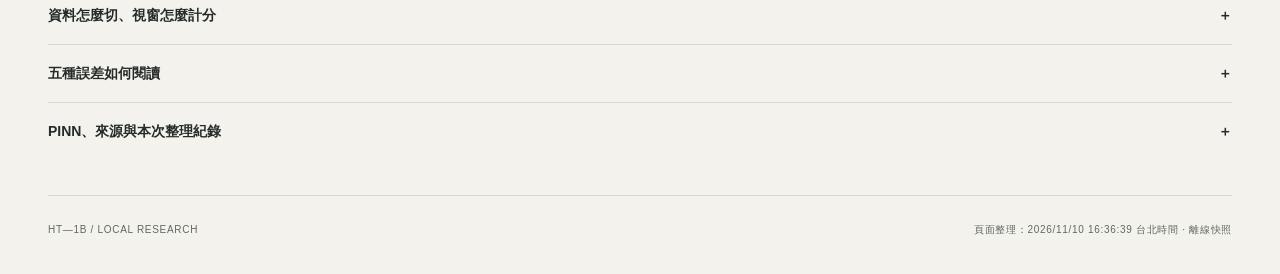
